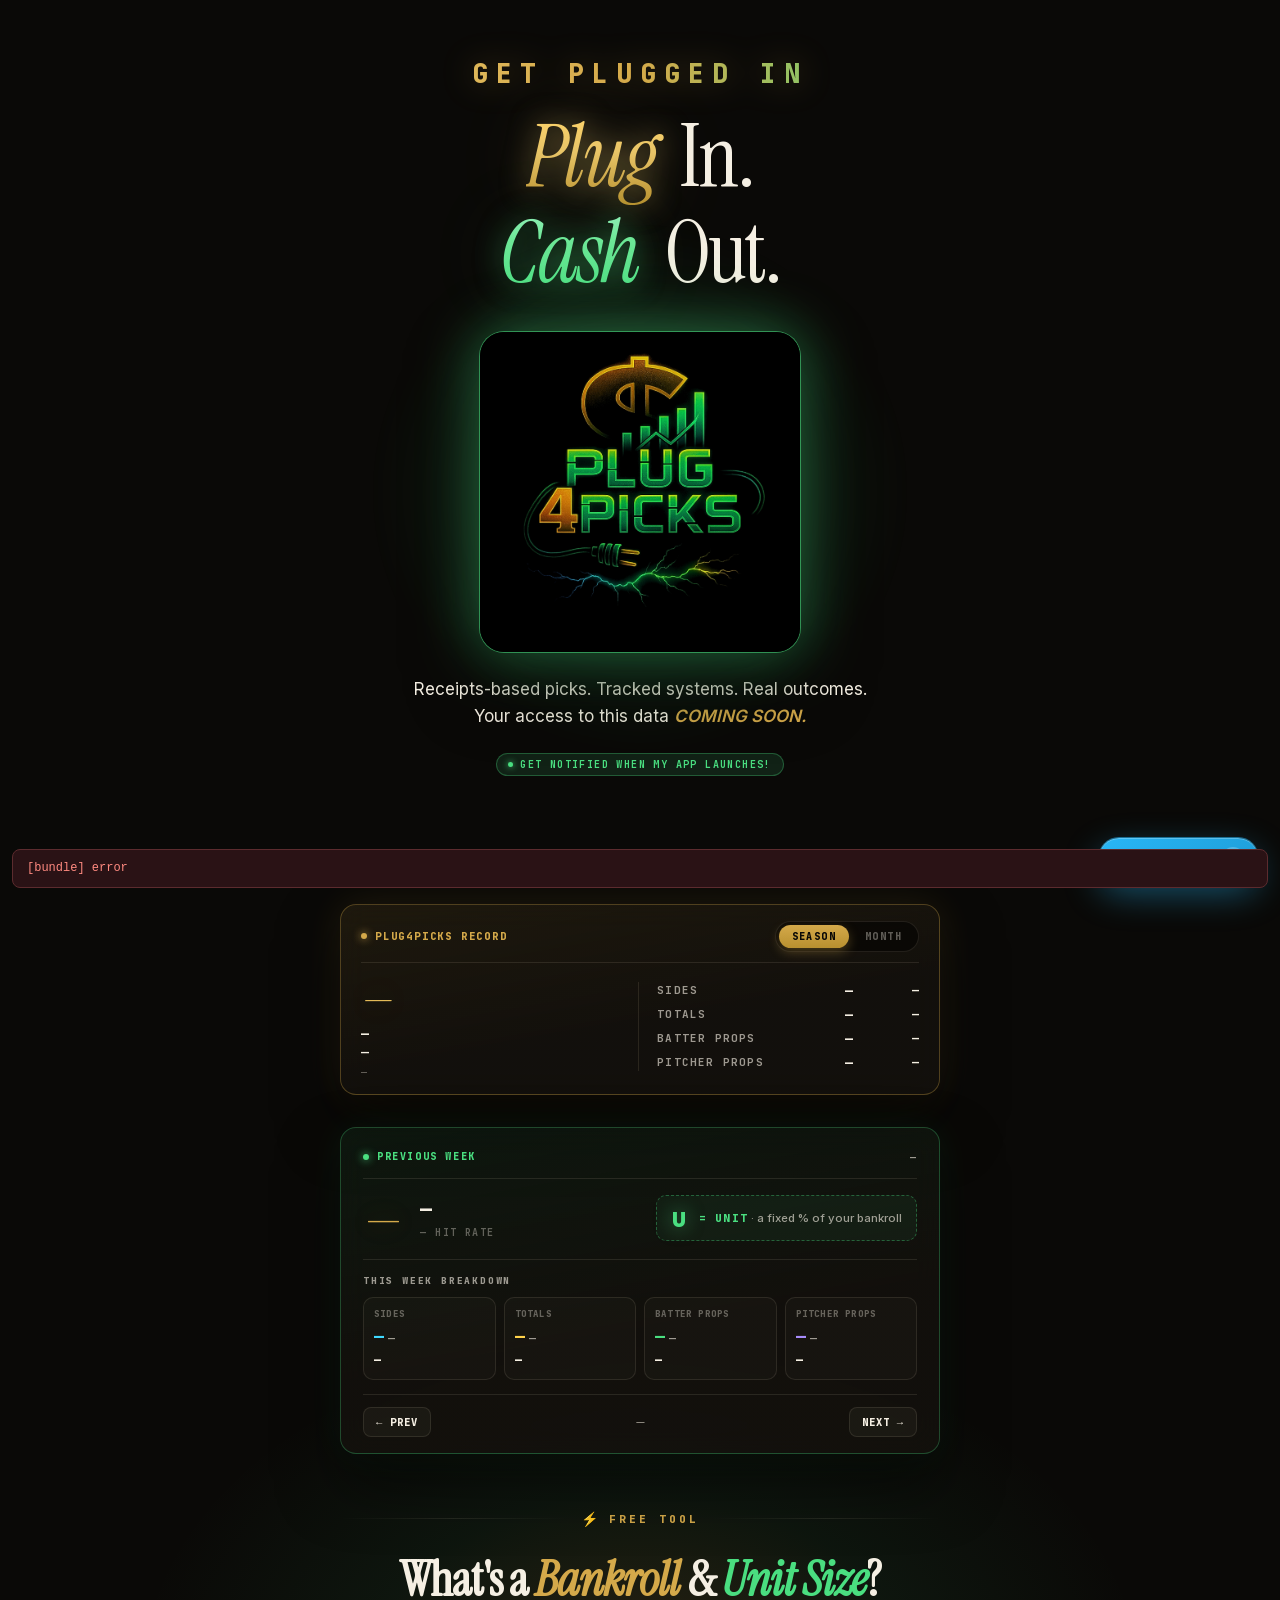
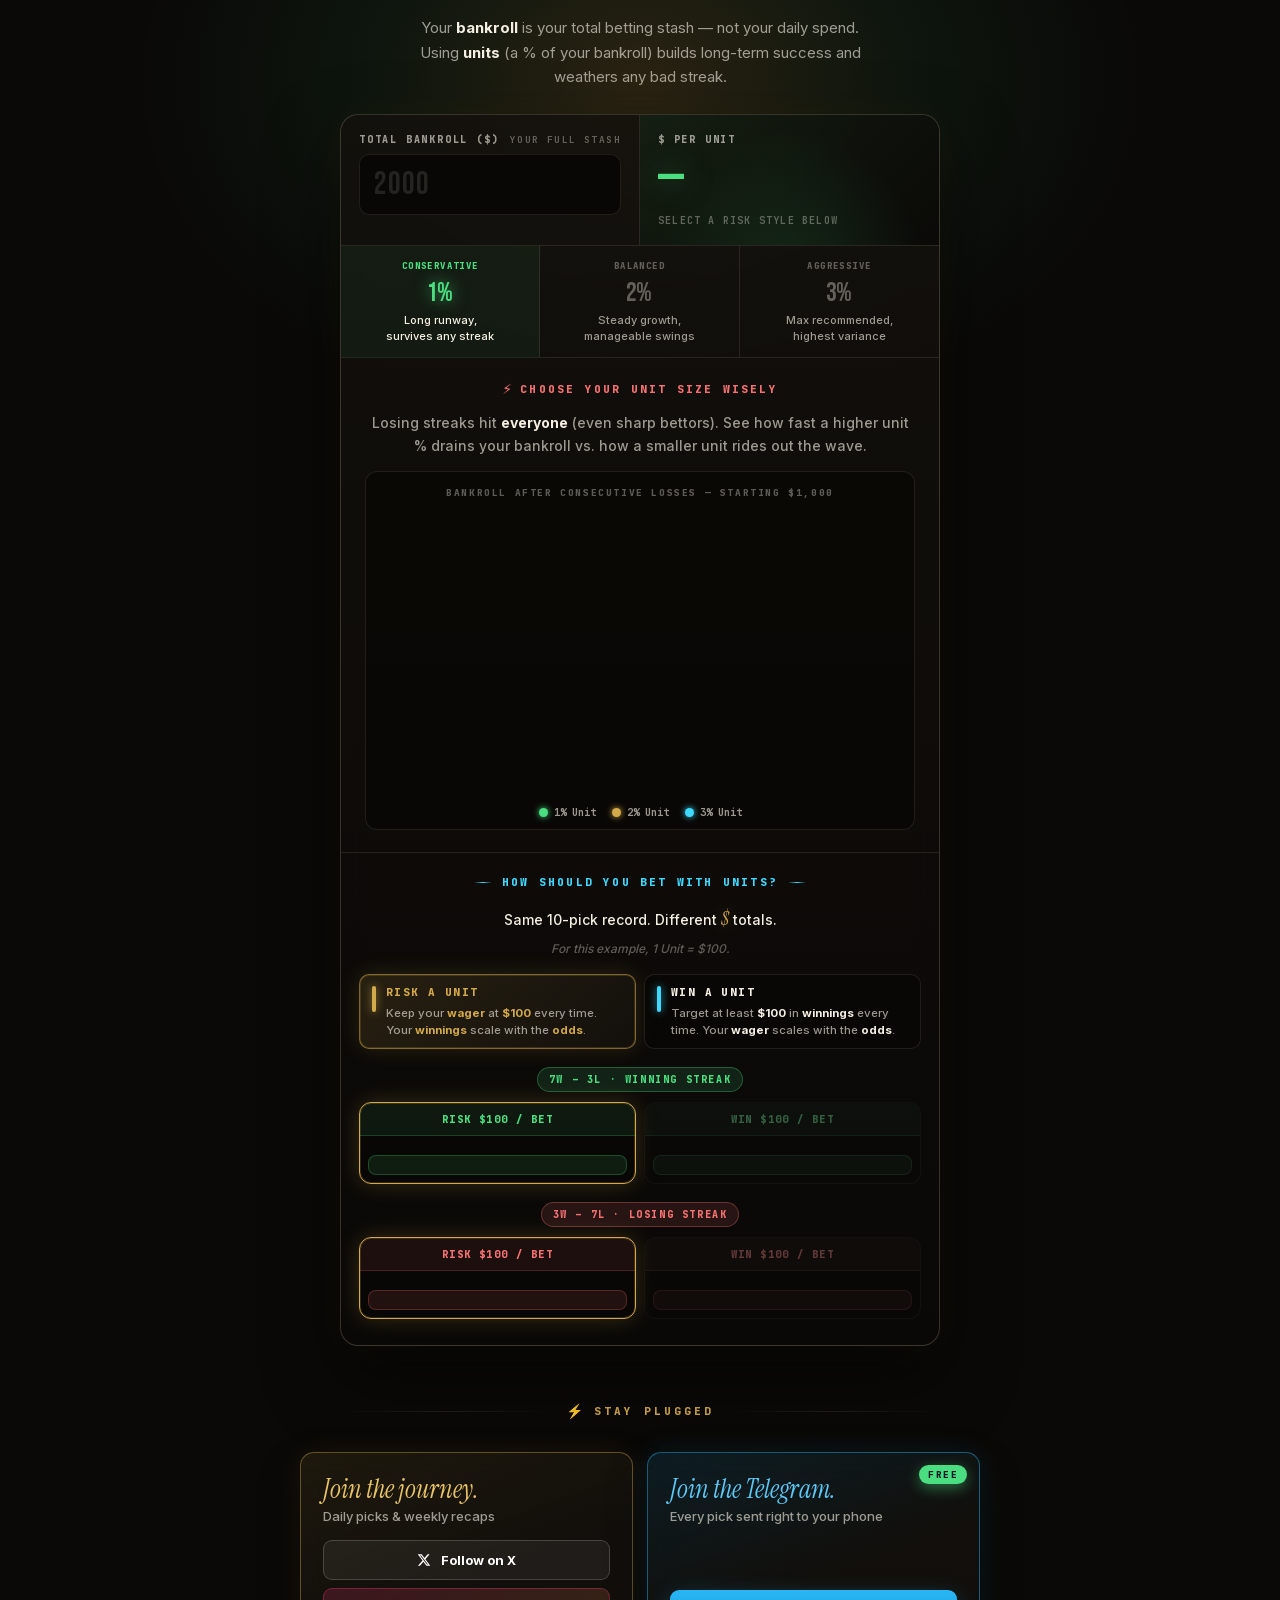
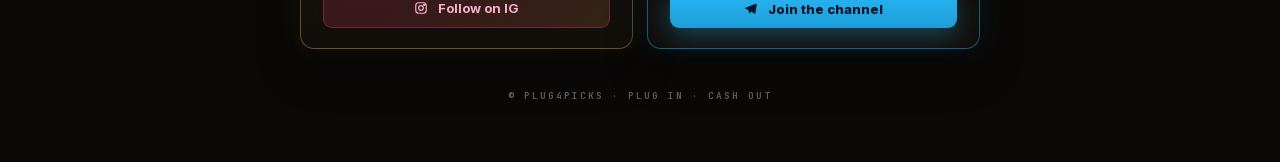
==== index-v2.html @ 2f056458 "Add files via upload v2 landing - wired up" ====
<!DOCTYPE html>
<html>
<head>
  <meta charset="utf-8">
  <title>Plug4Picks — Coming Soon</title>
  <style>
    * { margin: 0; padding: 0; box-sizing: border-box; }
    body { background: #0A0907; display: flex; align-items: center; justify-content: center; min-height: 100vh; font-family: -apple-system, BlinkMacSystemFont, sans-serif; }
    #__bundler_loading { position: fixed; bottom: 20px; right: 20px; font: 13px/1.4 -apple-system, BlinkMacSystemFont, sans-serif; color: #666; background: #fff; padding: 8px 14px; border-radius: 8px; box-shadow: 0 1px 4px rgba(0,0,0,0.12); z-index: 10000; }
    #__bundler_thumbnail { position: fixed; inset: 0; width: 100%; height: 100%; display: flex; align-items: center; justify-content: center; background: #0A0907; z-index: 9999; }
    #__bundler_thumbnail svg { width: 100%; height: 100%; object-fit: contain; }
    #__bundler_placeholder { color: #999; font-size: 14px; }
  </style>
  <noscript>
    <style>#__bundler_loading { display: none; }</style>
    <div style="position:fixed;bottom:12px;left:12px;font:13px/1.4 -apple-system,BlinkMacSystemFont,sans-serif;color:#999;background:rgba(255,255,255,0.9);padding:6px 12px;border-radius:6px;box-shadow:0 1px 4px rgba(0,0,0,0.08);z-index:10000;">
      This page requires JavaScript to display.
    </div>
  </noscript>
</head>
<body>
  <div id="__bundler_thumbnail">
  <svg viewBox="0 0 1200 800" xmlns="http://www.w3.org/2000/svg">
    <defs>
      <linearGradient id="gold" x1="0" y1="0" x2="0" y2="1">
        <stop offset="0%" stop-color="#FFD56B"></stop>
        <stop offset="55%" stop-color="#E8C467"></stop>
        <stop offset="100%" stop-color="#B8902F"></stop>
      </linearGradient>
      <linearGradient id="green" x1="0" y1="0" x2="0" y2="1">
        <stop offset="0%" stop-color="#9BF0C0"></stop>
        <stop offset="100%" stop-color="#4ADE80"></stop>
      </linearGradient>
      <radialGradient id="halo" cx="50%" cy="50%" r="50%">
        <stop offset="0%" stop-color="rgba(74,222,128,0.4)"></stop>
        <stop offset="100%" stop-color="rgba(74,222,128,0)"></stop>
      </radialGradient>
    </defs>
    <ellipse cx="600" cy="400" rx="520" ry="320" fill="url(#halo)"></ellipse>
    <path d="M 640 220 L 530 410 L 600 410 L 530 580 L 680 380 L 600 380 Z" fill="url(#gold)" opacity="0.95"></path>
    <text x="380" y="500" font-family="Georgia, serif" font-style="italic" font-size="280" font-weight="400" fill="url(#gold)" letter-spacing="-8">P</text>
    <text x="720" y="500" font-family="Georgia, serif" font-style="italic" font-size="280" font-weight="400" fill="url(#green)" letter-spacing="-8">4</text>
  </svg>
</div>
  <div id="__bundler_loading">Unpacking...</div>

  <script>
    
document.addEventListener('DOMContentLoaded', async function() {
  const loading = document.getElementById('__bundler_loading');
  function setStatus(msg) { if (loading) loading.textContent = msg; }

  // Error sink persists across replaceWith since it's on window, not the DOM.
  window.addEventListener('error', function(e) {
    var p = document.body || document.documentElement;
    var d = document.getElementById('__bundler_err') || p.appendChild(document.createElement('div'));
    d.id = '__bundler_err';
    d.style.cssText = 'position:fixed;bottom:12px;left:12px;right:12px;font:12px/1.4 ui-monospace,monospace;background:#2a1215;color:#ff8a80;padding:10px 14px;border-radius:8px;border:1px solid #5c2b2e;z-index:99999;white-space:pre-wrap;max-height:40vh;overflow:auto';
    d.textContent = (d.textContent ? d.textContent + String.fromCharCode(10) : '') +
      '[bundle] ' + (e.message || e.type) +
      (e.filename ? ' (' + e.filename.slice(0, 60) + ':' + e.lineno + ')' : '');
  }, true);

  try {
    const manifestEl = document.querySelector('script[type="__bundler/manifest"]');
    const templateEl = document.querySelector('script[type="__bundler/template"]');
    if (!manifestEl || !templateEl) {
      setStatus('Error: missing bundle data');
      console.error('[bundler] Missing script tags — manifestEl:', !!manifestEl, 'templateEl:', !!templateEl);
      return;
    }

    const manifest = JSON.parse(manifestEl.textContent);
    let template = JSON.parse(templateEl.textContent);

    const uuids = Object.keys(manifest);
    setStatus('Unpacking ' + uuids.length + ' assets...');

    const blobUrls = {};
    await Promise.all(uuids.map(async (uuid) => {
      const entry = manifest[uuid];
      try {
        const binaryStr = atob(entry.data);
        const bytes = new Uint8Array(binaryStr.length);
        for (let i = 0; i < binaryStr.length; i++) bytes[i] = binaryStr.charCodeAt(i);

        let finalBytes = bytes;
        if (entry.compressed) {
          if (typeof DecompressionStream !== 'undefined') {
            const ds = new DecompressionStream('gzip');
            const writer = ds.writable.getWriter();
            const reader = ds.readable.getReader();
            writer.write(bytes);
            writer.close();
            const chunks = [];
            let totalLen = 0;
            while (true) {
              const { done, value } = await reader.read();
              if (done) break;
              chunks.push(value);
              totalLen += value.length;
            }
            finalBytes = new Uint8Array(totalLen);
            let offset = 0;
            for (const chunk of chunks) { finalBytes.set(chunk, offset); offset += chunk.length; }
          } else {
            console.warn('DecompressionStream not available, asset ' + uuid + ' may not render');
          }
        }

        blobUrls[uuid] = URL.createObjectURL(new Blob([finalBytes], { type: entry.mime }));
      } catch (err) {
        console.error('Failed to decode asset ' + uuid + ':', err);
        blobUrls[uuid] = URL.createObjectURL(new Blob([], { type: entry.mime }));
      }
    }));

    const extResEl = document.querySelector('script[type="__bundler/ext_resources"]');
    const extResources = extResEl ? JSON.parse(extResEl.textContent) : [];
    const resourceMap = {};
    for (const entry of extResources) {
      if (blobUrls[entry.uuid]) resourceMap[entry.id] = blobUrls[entry.uuid];
    }

    setStatus('Rendering...');
    for (const uuid of uuids) template = template.split(uuid).join(blobUrls[uuid]);

    // Strip integrity + crossorigin — blob URLs from a file:// document inherit
    // a null origin, so crossorigin forces a CORS fetch that SRI then rejects.
    // The manifest bytes are ours; SRI protects against CDN compromise, not this.
    template = template.replace(/\s+integrity="[^"]*"/gi, '').replace(/\s+crossorigin="[^"]*"/gi, '');

    const resourceScript = '<script>window.__resources = ' +
      JSON.stringify(resourceMap).split('</' + 'script>').join('<\\/' + 'script>') +
      ';</' + 'script>';
    // Inject after <head> so the DOCTYPE stays first; prepending the script
    // would push the parser into quirks mode. DOMParser always emits a <head>
    // (synthesizing one if the source HTML omitted it) but may carry
    // attributes through, so match the full opening tag. slice() rather than
    // replace() keeps us clear of $-pattern substitution in resourceScript.
    const headOpen = template.match(/<head[^>]*>/i);
    if (headOpen) {
      const i = headOpen.index + headOpen[0].length;
      template = template.slice(0, i) + resourceScript + template.slice(i);
    }

    // Parse the template and swap the root element. Scripts inserted via
    // DOMParser/replaceWith are inert per spec — re-create each with
    // createElement so they execute, awaiting onload for src scripts to
    // preserve ordering (React before ReactDOM before Babel before text/babel).
    const doc = new DOMParser().parseFromString(template, 'text/html');
    document.documentElement.replaceWith(doc.documentElement);
    const dead = Array.from(document.scripts);
    for (const old of dead) {
      const s = document.createElement('script');
      for (const a of old.attributes) s.setAttribute(a.name, a.value);
      s.textContent = old.textContent;
      // text/babel scripts with a src: fetch and inline. transformScriptTags
      // does XHR against the src, but blob:null/ from a file:// origin is
      // silently dropped. Inlining makes it a plain inline babel script,
      // which transformScriptTags handles unconditionally.
      if ((s.type === 'text/babel' || s.type === 'text/jsx') && s.src) {
        const r = await fetch(s.src);
        s.textContent = await r.text();
        s.removeAttribute('src');
      }
      const p = s.src ? new Promise(function(r) { s.onload = s.onerror = r; }) : null;
      old.replaceWith(s);
      if (p) await p;
    }
    // Babel standalone auto-transforms type=text/babel on DOMContentLoaded,
    // which fired before we swapped the document. Trigger manually if present.
    if (window.Babel && typeof window.Babel.transformScriptTags === 'function') {
      window.Babel.transformScriptTags();
    }
  } catch (err) {
    setStatus('Error unpacking: ' + err.message);
    console.error('Bundle unpack error:', err);
  }
});

  </script>

  <script type="__bundler/manifest">{"ba97b943-4d8f-474c-82bc-b1c277616a1b":{"mime":"image/jpeg","compressed":false,"data":"/9j/4AAQSkZJRgABAQABLAEsAAD/[base64]/4Qp9aHR0cDovL25zLmFkb2JlLmNvbS94YXAvMS4wLwA8P3hwYWNrZXQgYmVnaW49Iu+7vyIgaWQ9Ilc1TTBNcENlaGlIenJlU3pOVGN6a2M5ZCI/[base64]/tAFxQaG90b3Nob3AgMy4wADhCSU0EBAAAAAAAIxwBWgADGyVHHAIAAAIAAhwCBQAFNCAtIDEcAlAABUtldmluADhCSU0EJQAAAAAAEPYBLsqeoupNXNtV0/430Pr/wAARCAYbBhsDASIAAhEBAxEB/8QAHwAAAQUBAQEBAQEAAAAAAAAAAAECAwQFBgcICQoL/[base64]/8QAHwEAAwEBAQEBAQEBAQAAAAAAAAECAwQFBgcICQoL/[base64]/9sAQwACAgICAgIDAgIDBAMDAwQFBAQEBAUHBQUFBQUHCAcHBwcHBwgICAgICAgICgoKCgoKCwsLCwsNDQ0NDQ0NDQ0N/9sAQwECAgIDAwMGAwMGDQkHCQ0NDQ0NDQ0NDQ0NDQ0NDQ0NDQ0NDQ0NDQ0NDQ0NDQ0NDQ0NDQ0NDQ0NDQ0NDQ0NDQ0N/90ABABi/[base64]/[base64]/[base64]/[base64]/[base64]/[base64]/[base64]/NVsexrP20e5p7KRQoroJNCnkk8u1GWVNzBiBzxxTf7Du41SQpuOcMlZ/WqXcv6tU7GDRXQTaFcxBpXX5d2Ao6ioZtLnjTy/KbePmB9QfWhYqm9mJ4eot0YxUgAkcHpSV0NvodxNGhILF8hVBxir40BmijjeMpIp+bg/Nz61EsbSjo2XHCVHsjj6cyspwwx3rvNT8OQQ6gkVsrKgjDHd+NUJNGxKk8knmRjhlPb/[base64]//W/n/[base64]/Ku4so5muNHupAENrqFqCAMHIlU814WPxST1Z7WDw75W4rod0nwK+NUAjib4ba2wCKfltJgGHY/6utOH4HfGyFdzfC/X2yeMWs46/9sq/o91Dx14gtbPQodKkiH2rT4ZSWRWYlgfUGqp8c+OlIR9QiBJ4Hkx8fpX8Z1vpJZk2/wDYYWv/ADz7n3FHh2o0pQnp8v8A5E/nUT4F/G5tzj4Ya8HK4LfZpx/7Sqay+C3xwiUp/wAKv16XnO4205/Xyq/oqPjXx2ZAg1FMHv5MfT8qbH488ckFUvI8g8nyUA/lXNL6SGYtW+o0/wDwOobx4eqJ35/y/wDkT+de4+Dnxu3kN8LtdBDZ5tZj/wC0qfL8HPjfdhg3wu1ws2M7bWbov/bKv6Jm8eeNycPdwg9BmJDn3+7Tv+E78aIMfbYg3ciJOP0pf8TH49Jf7BT/APBkwWQVtuf8v/kT+dcfBH43FEWL4Wa8pHcW0/8A8arSu/gx8ebiCOMfDDWo1XkH7PNv/Pyq/oSHxB8ZhMjUY2x1xEmP5U9vH3jLKsNSjZG4H7pOv5Vm/pG5i3f6jT/8DqFRyGstObT5f/In88g+CPx3niLTfDDXXJGA32eYMB6f6qsxvgD8chCYT8MNeKtnH+jzkgn/ALZ1/RcPHnjZlIOpome/kpx+lIvjT4hMjNHqEbBem6JBv+ny1VP6R2Z9MFT/APA6hM+H6j+KS/D/AORP5rfE3wP+LHh7w5davr3gLWNJ0+xQzXV7LDKqRxrySxMYGAPU15HqtlEsNrdWcAIKYYMcluvIGK/pO/aw17xBf/sgePrnVZwZZLCaFgEUZQq2RwPav56JjZjT7KNSEn+z4O4AjGSflz3r988K/[base64]/X/n/[base64]/DrXQWtrZSwyS3MbMYiAXHQE/hXDicQlojsoUGza0+3Eoi3r5IRsq4/iaus0poJLQzzgJcHUbYj0YCWPpWXY2yQmJd5nBGQMcKp/rXQahBZWv2OPTpvMWW4ti+RjYfOXjBr5HG1ed8nmfVYei40pS8n+R/RvqF5HFYeFncKiHS4MMOnKngd6ktNKl1G7/0WVQGyxdz8sYHUnvgVjajbRpongmV2MrJpcI5+63y8Vc0uBZI/EZdMgaVdNsPQEocYr/MyeHjLZ9X/AOlM/SKfuYdSj0X6l/7P4cWbyX8Z6UshJAXzDkEcEfdx1rVtNAtLmTda+KdJkY8Y80jd9eB2r8XdN8M+HbvRbjXLvTrq8EuoXUc6QNiWICZxvzg8DHp3rqG8ExaXdQySKHtLqL/R445BuUHqd2Su7Ga/Xa/hJhYK31yV9V8Ed1/28eg8rq8qaq7rsj9jk8Gzugkt/EOksAOf32RioG8HZcEeIdLyxxjzepr8c5vBWjWqW8vhG+vvMgLfbRJcKSVx0UAAkjnpmtGPw2niPUNPtPDElxZXGnEXNxeX1wphYjDbSo2nscjNc78JKPN7uNdvOna3r7z/AAM3lOISv7X/AMlR+vieE5BuH/CQaXGQcBTKP6inL4LIQtNr+loqdQZhwfWvx1j0HStb1fUdc1O+vro7hbulsHiijdBt3puU7h8vYnrUUHhbw4Jc3l/qZRmzdqZcbl7bcr06US8JaKVp4xp2V/3f4fEKOWV3qqv4I/YyPwpbCQIviLT7mSQHbFHIGdyozwAK5q6fy5JrVmDS2468jOOor86vgtZ6Bpn7SfgbStKt7sQXiXE4uZ5lZJIRC5jAAAOdw5r9GPGMbL4o1Aq+U3vkD6mvguLeFVkmKp0FUc1OHMm0o/aatZN9jl9nKGIdCcuayvtY8w/azYxfsd+M1HzedaOFX+6WRzX4G38TLpOmweWp8iD5U/ibJJ3E/jjrX7z/ALWE6v8AsaeLJYG25gkXn2Vxivw/vtNs7jTdKF7hZPsuEZOCGyT83Wv6R+j3P2WRVE/+f0v/AEiJ8ZmNLmr1F5fqzwzVrFbGzaa0lX/T2AliA+dUU59MVxFxI8j+WGZ44yQm7qBXqF/[base64]//Q/n/[base64]/Puar30uj20SWV5LGhQ7RvbnB9Qa87+2uedqevod/wDY/JG89PU4Sw01I9zopUSZK57irEHhxZGL5JUElkHRh9K65ZdCMi2xu1LEfII8Nn6dK37OTw7HG4U3bO3QrCCB/wCPVy1s0qxu1F6+TOuhlUJK11ocp9gnttNtzDGvlbidyj5lBx1PpW/aafE9l5KKh3kMTwu7/wCvXV+QlvbwXr6NqM9mqL5gEJA2dm4bvV6wtL6/gN1p3hbVJLV3JgZYCQQD0Bz1rxa+a3jzXsr73S+W+561PLowlq/wf+RyVrY3kCu6QBzGwL7T95PQelbl9pcM1vLqMipvlurZokjYARfvYxggd+vpXofhzwf8U5ZLiy0z4f6zcvc4PzW7/KuO3Xr1q7efCr4067aWlvpnw31a1gS6gaeYRSHbiRcseOleNVzrD865q0ElbXnhtv8AzHdDDU1Qk029HpZ+nY/brUMQ+DfBcUhDZ0uEKR/eC9a1vB0KXGjeJVmcvcNp86gj+6UbpWZ4s0+60fQPBWm3qPHJbWAikBX5twTkfWt3wNHHHHq7wNtSSwmz5nDZCnoOciv8+6klbmi92/8A0pn1f/MDf+tz8jPCuvxafoF7e3N6kNnpuqXYubeBgLi5i86TKYB3ZJx2PStnS9Lbw9Y2OiahHJe/2ru1C0kefCwIdw8reQQzHafl4PNed+Gv7FtzqDMsUWpXOuXcjLcthGjSaVd6g5Hpxit1bLSbXXDpV3f3B0HSZTOGlkbz45GXAC/MTt3N0zjnpX9h4ihBSnTV9Xfbf7vP7/[base64]/[base64]/18tjqPBMl/a/ti/D7w3eKbaXSrWSF4BwmRHJ0HAx71+l/ieW8HiPWSAjeXJKdvAJUk/wAq/Mv4YWV5b/tpfDw6o8t5eNp0rzXMowzZilxkZIzmv0m8RIw8TeII8EN5jurEnnluBX4v4u0orH4FL/nwv/S5HjUbvHVuZdf0ieQftaKsf7FniEwElZS5OT04kyPzr8Z7yze70O0FvHkrahgxGG3Zx1+lfuJ+0F4K8U/Eb9k7VvC3gjT31HU7oOI7aIFnfhwdoAOTk1+PGv8AwT/aE8N6dDNrnw61y1s0RYzL5EgUsOeDx2FfoPgfmWFp5NOjUrRjP20naUop25Y9G1fY+exiisRUcuun4s8HuNBeyiguZreWSVCUQyMch+/ykdKxLrSbhHea4REknxkYr13XTqWmXMd/4p8Oazpkflhd0kDFSeecMwFcvfX3hhrZbm5TUgJWHlyPbgJgdRnfX9D4XMqk0pR95PqtV6KzaPCq4Ok9meQT6Jbi8dwrPE0TKx3Yw/H6Vjto1xdXkuRiOJdw9GAxwDXqF7deFLuZRa6mluQMYlwo/Hk1TvdLEtiyaTf2128pAHkvk479BxX0NDNJxtz3XTVPQ8atl0W3y6210aPObtYfskn2GRFjkI3RsAHBz25z+lYs8TKiJ5bIB1Y8gk16lfeE7vzllWycxMo8ydVyBn26Vz11p11Y3SaaygWysGaU/[base64]/[base64]/Ow+dumegAr6R+Fv7NPxz+K12j+FfC72Nox4udQj8pQvrhyhP4V9leHP+CcIsYItV+M/jeHTo2ISSy0/PmFe2OJB1Nfm3EXijkmWzdLF4qKmvsx9+X3Rv8Ame7g8llK3JC/4f8AB/A/L6Sy03TY4XvLiJfmA8pclj0z0rodKsLy+nSx8M6Bfaq8rbk8uLgt7Hjjmv2b8I/sy/sgeAL9xbaBc+Krm2TcrX5VkdhngfImMYr3LSfHWm+HH+weAfCmm6TDGhMaxxjcg7jduxnNfk2bePGETcMuws6j7zahHydleVvuPqcJwti56uPL/Xd/5H45+HP2bP2ndZMNxoPw+mt7e5TczzbQCucZbL9K+ifDH/BOP4xXVqdb8ZeM9M0GK4/1tsCTJGD2GYmH619/ar4y8barp4j1HVZLVJWLMsbDhfQY7Vytzd6ZcRmDWr2Uxji3LPhZCOcHjoa/P8b4x8R4lKNCFOlfR2i5v5Obf5Ht0uFJOznL7nf8rHgfhT/gnz8ENFJufiH48udbkRtwghwEK++1ENeo6F+z1+x/4SFy9j4ak8URucfvGbZG/OBnzFNdTa3mmaJMt5bwIWnXy/KhBcbiMA8Z6E1JaJPNBeaFY2VyySypPO6wuBIz5bAJX+HJFfIY3jHiHGc1TE46q15Pkjb0jZfcd1PhzC0t9fN2+eu/4mlY6f8ABbQEju/CfwxsU8riLzQzN5npzIQR1ruE8a6Pa2itYeCdFUIP3sbQAsrelY1h4M8ea28a2mjSpHaY8ppHVCOPcj1rYs/hz8QbFzHNYRkOxcmeaP09NwPFfIYjHRk37Ss299Zt/wDtzLeGy6C5eZenN/wTRj+JX2q2hMfhzR4yzbDG0AwDwADx05psPjXxHJLJFHo2kW8cTH5Y4AB/wH5auR+AVlRjres6RYMG3lpJ0yp6/wB+svUbbwH4fXzNU+IGlQIMnMdwhz+RNcEKiqvlpwcvRSl/mc8p5bC+i/Fk8XjLxhORPbSWtsASpCxIGzngfcqnc+OvHUMbPbTxOMfvIljQbef938a5ifxz+ztYKsl54+hIB5ZCWy3qMKaot8UP2aLeLzZ/iA22RipMauWPGccRmuqlkuJnZxwk2v8Ar3P/ACK+sYJO/J/5KdPc61dawY5tfQ3c8Uf+jOO6kc5GQOlb3hTUl2ataNGIzFplzIo9fkzzXjl3+0D+yNpClZvGl8xXCI/ky4JPBAPk9q6PRP2gf2UoWc2HjGV5b2znhMk8UhVVkADf8sxzXbPhjOIwU1gqqjfT93L17Cr42g6bp04v7tj8sfDOmw+Ip30/U/s0emR6te3FzdKzCWILPJ68Y56V1Sa/b36a34mvN0ljbKLKyRkAa9QFf3gAHVcn0GFrhdDs/BN/Y3WkTanM099rt1LbeQrK0tu00pAYlTwcitOXxhe69q017hdIsdOAtbaQo3lwKMZJA6lskcetf1tWw8nUlo9H100v083t5W7mlCvalFt6tevTb0RoaG76bYprP2GG+lBEOl6hKx8zL/KwZAdvCn+7UXna1Bq154b0iwlnt9UEcuo+cV+zNcDJLAhtwXJPHHHasbUdN8L39wlzp2o3dtqdq6NbpD8sD5PLvlcDcPcHir81zo1oLlQupXVzJPA0sSOCLmbJ3CPC/cDdTyMEc1app6pXb6NPTXT7t/W5Dq23ei9Pn/XY2mudSa38zVLKwu7e0YWqWunbgRnu2/aeMckGqd1Fqmh2cMsjWmsJfOsQeFiZbSLduJYtjJBGO9YGn6hoGmzanrPiWTUbq/C7YrO3lREgjx0cMpzjAzg1VTQHvb6NPDtobfTLwfaY5ndWTevX5Qc4+Uj601h1d8y0/D8/y3BYrTT/AIP5f8Me0fCG9B/bO8IPBpbrZvBMLa6LFmuF8qT95gscA+wH0r9LPE9yr+M9YhaQIgkcN+Z5+tflT4C+INh4T+Mfhn41/Z59Qj8P281pqWnwkJ5TNE6DyQ45Xc/bNfaVt+3Z+zd4ge61TxD4R1DSmWXNzLOhcgknDHanfk1+O+J3DOa5hj8NicBhpVIwpKEuXW0ueTs03fVW201OGGNVHE1KlTVSvZ6eT8j2pfEd/ZSpY6NqMlrFEN6Ou0gN9CD1NdGnjvxkjotxqa3kIGPKuEQq3+1wtfO9t+1J+xpe3e6e+urI3JyNkEpUDsQBETzXf6Z8ZP2QddZYbHxlPDNL8q+bHJGR+LRDFflmM4UzehG9bL6qXd03/wAE7XmOAqOzjf5J/ieiJ478TWjG11HRdI1aN8t58kCkR452kbR/KopfiPvgAufBWiywvkKDbAZ9Mcd6ydLs/hZrsssnhL4iWCLkblnuFXJz3ztrrrrwNqd20T6Z4g0rViilY0tp0O7jp9815k3Toe7KDh6qUf8AIXNlk5WsvxR51d6T8CfElpJL44+GdoZ1yJFgQqCj8kjEgP1rzbxJ+zP+x74+0mXTdL8Oz+DZiwP222dmkA9g8jrj8K931Hwl4/08pc/2bN5ka7dsUiFSD+Jrk7i0ubIMdQ0a6QL87yFCdx9DgGvVy/iDMMM1LA4ypDW6SqSt9zbTCWVYCtqrfff8z4/1v/gmz4auriaX4Z/EyXasW9IL8KD5gzgHbERg8V4Bqn7D/wC1D4d+038WmWXiJAjjER5ZQDyPu8mv01a20a/sftlxMY7hzkW7ggsR2HHGOvNbel3+paebefS9TvLVgPuJKpj+TkgjB4P1r7zLvF/ifD3jWqxq/wCOC+68bP5nBU4Wo/8ALuTX3r+vuPwX8S+CvH/hEM/ivwRqdhJbHErJEGQenRj6V5kF0uabdcXP2R5M/urhGVgfT7tf0uWHxN8XQNcQ6vDZ6naSH5TJHubHPGc15r4m8Gfs9eP0uYviZ8PrJLm7HGoW0OZFH94EbsH8K+9yjx/cX7PMMC150p3/APJZ6/ieJi+FsUleFmv67Wf4M/nn1HQGvIIvLYMI3JXaR8wxXP3OihwFEWyR32vjsc9RX7QeKP8Agnd8E/Etn53wl8Yz6BqzuzqNSbMKoRwuFRDnPvXyd8Qv2GP2gPh9A11Z2lp4006PDyXumOocEckBWcsT+FfrmQ+LvD2PtTo4tRl/LUTpv737r/8AAj5nFZRWhJ+0ptfj/wAH8D8+Z9JuLKS4tFmA4BIP8QI+lZAsCbZp943q23y/4iPWvVdf0S406/eDX9LvdJvFfmO8iePG3pyVAINUTpVvezm9jVCCAH8sjpjrjmv1Ojmy5FJ9eulvvPGngneyPKKK6668Pu7uLfGEyRngsPauaNrIkvlTfu/[base64]//S/n/[base64]/SvRfCnhXVfFmtxeHfAOjT+ItYuH2fZ7dC4BJxnK5PH0rx8bm9OhzN7JXbbSS9W9EvU9HD5e5q8upw2neH1MCM+I5V53MMD867Pwv4a1nxfqaaJ4N0i617UWbCi1hZ0B/wBoqGGK/Sb4Vf8ABO15LODxb+0rr/8Awj8bDzItFtDiSWIH7shzEyNnPQHivt/w1r/gX4UaINE+CHhK0srO3YJBqc8avcSBsLlpWVnIx6sa/AOK/HDAYeUqGUx+s1e6fLTi/wDHvL0jp5n2OV8N4iv8EbLv/Wi/Fn57/DX/AIJ6fEzxBYR6n8ZdatPB2kyuGigV1aaQH7y7Q6lSRgdK+2/CPw9/ZY+DgtrHwN4WOu6rblUkvr2ISsZh1KsyHILcjniui8QNq3iS7il8SXL3Sv8API6TN5UJbnIAwo/+tWfax/absaJ4fh+33Kun2UQxjfnHJYryRn1zX4Dn3Hed52msfXcYa+5T9yHbW2svmz7/AC/hjC4eKqVXdr+t9/yO5n+IvxA8SSeTbSJpekxqUiWJPLP+7gEdK8+aC5vriMaxfCaZEJ3XDd+ehY8H2r1Zfhn4jMUerePNRtfDljG4ZTvwCduMEEKM9a8w8VfGn9ln4UyTW91qc3ivWomLxw22JVMnYMBJwpPtXx2Aw9TE1PYZZRdSXaEb/fLb53O5Y/C0E1Qjd/3V+v8AwR1tmZI9O0G3uLy+YNvfyWIIkGBzjiu5sfhJ49Flu+z29gsiEiS4uEXax9jivk7V/wBuL4u+I5pbb4beBtP8OJFBJKLi4QF5I4lLEgNCecD1r5b1rxX8R/GyDUviH441SO4uZjP9j0qeRBFFknDKkkeMgjHFff4Dw2ziur42cKC7X9pL/wABjovmzKWZYyUUqUEr9/6X6n6jz+CPA2gWMVx4/wDiJpdnPEjK8H2yIHliflHmf0ryvWfjt+yX4Ns8TXt94t1C2QiK3iieSJiPQgOB9a/OX+wfDM11H4jvVu9URZPKVL64kcBsHkhmbnjNVLddJtZL+W5itheM4SOOFVUckZxgDsa+owPhfhL82LxNSo+qio01fytzP8Tjq1cZN/vKtl5aH2f4g/4KDeDdD020uPCHwyWEySCCKa4UfI5IAyTEOcmqUv7c/wC0NI0lhpWgaPYSTqskLOI/uMMg9snBFfKFrfXeo2V7odjBar/ZzfaEt7pFJkdTnKsysTgrmmXl/quvzwRXEKeTDGj3U0LbWijUDzAuAMY9MivqKPAHDdO1sHFyW7nKUn3W7X/BOb6rC7c3daW/XXU9Q1X9oL9oi8uGe/8AHbwLJJtaKzdldHbnACyE4HrWBqHif463l9Pf6l8Q9anMoxaxxyzDEf8AexvOR1rmIJLcaFf6itojTGdIo5gN3lQ4++eOuR+tWLvWPE6azb6poMaXttH8sc6/NHcQgZZQuCqcZ6V69DKsLR0w1CnHp8EF+huoUI2k4/dcqzaHeXkZuvEXifVtQSWB5J/3kjqzopZlXk5B6ZrAt/Bvgi+axvbq3uLm0lilzbXWUJxjBRnHzEewrrV8ReGLe4utU8M3yQarftJs025bzYoww+ZEVyR8wOBhRWNqs99qFtaeL/EINhZ6DujNmq7WMkmCGAGOPkr1cP7eL0bintZW6bWXnpczq16Vmkk+/X736a2Mq28D/DC8mjghtrqOztnJuEKksAT03beBzWs3gPQtLujrEtlbnTYZiYtm1/3WzAD4/iyc80s7W1zolje2si3NtqZaRktmxPMFYjaQuCMYx1PSootS1XVjOLG6hnLMI5NNCKAsSgE5wM78d8Z960lVxU73qO3W7fz/AKZm6tKytFX6WGWvhjQPEGFmslTSY5WurfzFAa4JwSEYjlcKMYz1p2oaT8P7W5hPh+xGoQykl7RQGkt5UxuD4Bwue5A6VXubSzvfMEd1NYaZYqf7JZ3YAyqOYVyfn42j8elaQ1fUhfaXp0lrbWUtzaSGULGsTuxC4MjqobLZ75q+Wo/hm7a6Xt5/f+pHt43bcde/9f1YgttT0y3hudWsLeHRmjU+TJcKD5O3htgO3cSRnirGh6xd67HYa1Y2Z1PT5t6XenOhg86YBsSqGByBgdj061gprN8btL7xDBbXXms1tbBVUwW4U43SLt2k5XuOQa02e2vjqUdvr1vA1jGFuFhYQEKSP+PdUwCfm7be9VOiop3V333SW3rv1utTFYiT2dl22/r0syOaO6t9FuLnWJIxYz3JinhtgEuY3yOAwySBkcYqfR9Q1iQx6vo5aK00qOW2tbiVtsyKwCuWU4Zj8owe1YMq+E9E0W2vYdZN/LIy/Y9P3ebdyynGJZULEjcccZI4qe91tL/XdKtJ0nuJ44mm1CyjiFqluwCkZ8s/[base64]/pFRrxu0t1/X4lfTYNZ1GHT9W0myKwzQCIf89Cwz+82Yyc5/SrdtY3OrafqOk36B7hZkWaScbFkVSeMN/EPrWW2o6Z4uv8AU9fu9Xl0rTdPiBlvov8ARoWkJIEccaMqJuOB8uOtZVrrGky29nps+oS2cc8hnC3LHMqZBVvOZi53DpRLCTtdKz9Hp1366f5uwliop8t9H5rXpsbGoaXoto8EKaVb20FohL3RVWYMMdsA/hmo9Wh8H6ZptjfeKrK2E4VmZFRVknhJYBscnOcevStGNIoL+Lwl4a1AXaXTi5vbi8jV4Yz/AARiVi5wVbngdKSx8QWkkmoaz4o0631a3jb7NBEMb0YY5jAXlM89hWdp3Tk215Ozd9t9rl/WFZxVl+K09Dk7zwJ4LgsdM1N4J7X/AISBd9qYn2oI+oDEDAcYPvW/4b0bU/D0b6poHjHUdKtdKm2MwumDBnOF6MOhH41fmu/ENnG73X2WQaiim0hkRfLiiJ+9ANpCtjIwoH1qho17Fp2q3VrFpck0nkiKUyqZLRllBVnlLZVXUcjg4PetqlStVpuM5cy87SVvn5O3qZXpcyUo/hb8vvPUrf44/tG+Gk/tbw54/udZsgwDNcu80ansDmQgV6npP7c/7RPh23W28SRaTrNuBuYSRpHIwPYbmYmvmDTbW3huNQs7kNpVjZp9ojtSx8m8OMk7zgjk8YB4Na1pqniuC9i0R4bCGK3hZ2ubyGN/JhY5AdnQ5OSME89K+Zx3C2T4tuNfCUpebiou3rG2voaWpSV+Vr8dfmfaOl/t5+HEFja/Ev4Vz2l7fK0kc9uNxKEH5lCw+x716Non7SP7KHi6OCyttZ1DwzqDyHzILyJ4lDtjgswQEZr86X1Rz4aF74kutlx9oK6bczfeKjG5UU8bcZxj1qlqWmeGfE0lo1/FaNAibgxVY52kcDOSBnrjHNfLYvww4erO8Kc6O+sJtr5Kad/v7ijKvBfu6mun9Pp+B+yOneFdP114ovh/4r0bW45x5jxR3MTSjPQbRISM55puo6D4r0W4Wwv9IneM5JaBWmQAdgVGBnrX4yWfh2Dw1BO+h32p6Jq0MqvG9tdzIr2zZLNkOvIG3ivYvC/x7/aB8FESeEPGB1GHABTVkWTCdzmTzDgHjNfG4/wlxEZXwGLjJdqkXF/+BR5l9510s0xS0qJS/r5fkfoDLHoisV1G3YmaT545l8uVHPuwyB07Vu6fd6v4ekEeg6hPbQs5zHFIWUbec4XGc96+UfCf7dXiKSH/AIvH4CttR06F9s2taYgZmPdtqxouP+BV9IeDPih+zl8YDO/gfxR/ZuobQ8VnfuIHGc5wvmNmvi864QzvLoOWOw7dNbyi1OH3rb5pHbTzejU92rGz89f6+43fFEPgj4j6fPB8WvCuna5FJtiW7SONLpFQFc7irNk18v8Aiz9gL4BeLreZvhjrl/4U1OX5wl67PBkjpz5YAr62fwV4i0hFv7K3GsWrksLiD95GoH3ieMEmsrzrfUPNMrJFLIPmTgbFXg/jmuTJ+LM4yj/kVYqVNX2TvH5xd1+BnicmwOKu0l8v6/yPyL+KP7FPx8+F6G8h0uLxXpu0tFeaYBLJsGckpH5hHAr47lhsIdRltr+3ls7yMYe2vEMbo3PUOAevtX9Iekz+JdAlS58O6kzRouGS5lLwgHIxtYsp6+lcl498GfBX4nQf2V8XPB9qtztUnUdJiWCZ5G7kxLGTg89a/auGvHvFUmqWc0Odfz0/dl84PR/Jo+Vx/CU0/wDZ5XXb+tfzP5y7jQWSJ1nh273LrMPu8nOM1m3WgosirbHcFXL85BP1r9YPij/wTy8R26T6v+z3r0PibT4v9Il0m+bbcwqfmWNAPOZzjI5I6V+e/ifR9Q8JXkmjeNtHuPD2qQMVa1uUMYcjvuODj8K/ojhvj7L85hz5bWU31jtJesHr89V5nxuJyuVKTjVVrf1v/[base64]//0/5/6KKKACiiigAooooAKKKKACiiigAooooAKKKKACiiigAooooAKKKKACiiigAooooAKKKKACiiigAooooAKKKKACiiigAooooAKKKKACiiigAooooAKKKKACiiigAooooAKKKKACiiigAooooAKKKKACiiigAooooAKKKKACiiigAooooAKKKKACiitaw0qe7dcqQp/A/WoqVIwXNJlQg5O0StbWplmMb8Y5+tdzY6da2yQtdh9r5EcajMkxxxgD3r0D4cfC3xh8UvEsfhX4faTNql9MVRpguLeAerucKCBz1r9jPhF+y78Jv2eltNc+IMaeN/HbRhxvw1rYtGNwKDAwc5H3jX5Nx54m5bkNNRrNyqtaU4/E/N9IrzfyTPqcpyOtiJctKN/Pp/X4HxX+z/APsNeOvinBb+LfiU7eC/BKbbjdN8txdRfeBQYbgjrkg81+mPhf8A4V58KNJi8K/AjQLazTcFk1hk8yR3XIL7nLEFjz2FVdY17XfHVxFqmv3he1aSRbXToPkhjAIxvB/DvWZ59tpkcmheH4bq51KcE7bflEJ/Dtnjmv5L4r4yzXiGq/r07U1qqcbqCXeT3k+7enZH6pk/C+HwvvVven+H9fgWtQl1TxEZ9c1u8muZ9P8A9cJiBtyR90Dg8NW1pOnTayItJ8IRyzG5XEQKjYgHJLH6elXLnTPDHw90aTxn8btWTRbcMPL09XDyyHbnDKm8kn6V8ieO/wBuHxTrAm8Nfs/eHj4d0ZHEbajIALiQk43R/MCAeOq14mT8O5nnDccsp+5HRzbtTXlfq/KNzuxebQhajhlzPy2X+Z9j+IrH4c/CPSItQ+NPi6CxkfO3T4zn7QF6IPl3AnOOo618yeN/26JntX0L9nvwvFp2n26lZNav1Akhb1T5n3A8nkdq+J9avZfEmsHWviLqE2p6xDKXdr7c64Q5IUADk1Svb/TvEGl+Xqtp5NnJcBLMJweCQcn0J9a/WMi8LsuoctbM7159b6U1f+WCs5f9vP5Hl14zqtvETv5bL+vvOo8Ran8QPHGpPe+P/FF9rMFy3nYV/[base64]/Wn+ZvaxqcWqeI9Ve6dreG0lMG2JQGfBIGMdz+VP1F5I7a50SK1kjvby0/0SUnCqpUczEHqMjpnvXIjWY4NGhf7HcQapJOtpc3MhDLG0pCE4HPy5JFad3pfiI6HeaPbXsN5FpkiSRxrzNK8+X3Mc42gjpwea6VhFBpuyt+ltfv/AAOOeMbi1rr/AF/[base64]/wADnlio6yb21XT0/L8Td1NtV8RaxNa6LrVvZT7gGuioFtFERuKrhDhs47etac3ijQ7+70q71oi1t4onsby5thhDIAxEx6NkkgHjpXn1sLO51NNC8FJdJbsi3lxFqCl2WeNQpPyBcLycZrZ02/tJZ4/GeqSLpk1yrGO2eN2spXTI2hVBbBA9aqrgkoqLWi20tLXvo+2m6VjOGNbbaer+7T+vVl5rPSbSGHQ5dYGsQSF5Le8twfJt+OM5VWycehpl1bQW2qaXdDUGuooVKQtPws8pxuUbRu2gjHapF8Q3YmtPG+l6LFFrN/HLYmyix9hFs6bQyR7i6sA7EEt2FYWnS2klzcX9nF9oTT2EV5LIwE1rI2QfKU4JCkHGAegojQnrL79t3dei7X69riliF8K/Xbf+uxvSy6Wt7b6BPcJY3MshkN2mXto5WJKq5YEgYPPFaU8k0V+um6to8Euu2hP2PVIWIsSmM5bkFiQSMFSK4NdR/si+u9Nv/tN54e1Iq91KMCbBH8ORkH8Klvr+0jsRBoU013o7MNqyKXlSPoTlQBkfyq3hmrcut/Xr5q3pyshYq6d38v6++6OiudT0RrW0vb7QLmLVxcyXW+1CMZmQBhgM+AoIyMAVDqptbTSm8cG7XXW8Tu9vPaJ8l3pckZx84UIuCXOOW+7zVCXT/D+karY39rd3V8scPmWA3rkq4IbKlQeF5rmllWTxFd+IYIZF0mTEE0MfBkmOQQQf7xzzit6VGFvdvbzvrr8Ouq6PTtbYwq1pXV/w9N+x6RJqbQ3B8Ow6Emj/AG2zWOPULk7oELKv71/mcj/gK1yF5c2GnaL/AGHHG0uq21wu+/TLR3W7HCk/wAHuByKL2OUat9s8QWso0m5hCRQl1YRYAAGQSASBnBrQ8PX99p1wk2jSR39k0beTaXSndFGCSRn5QeQenrWahGELrXZ+r9dfu2NPayc/629P13NiSV4fEkkS6I+px2cHl3Ma4W0aY5GX+ZTnOMY70niHUmv4dLmvdK/sPVbeQRRCcD7O0GQFGQWOFHfrWFq3iCfWdDSbTb5dOsb24zeW3luSWBB+ZgMcHGKSSSa60i8tnvk19CqxW8UvHlE5A2Z2nI49azjQtyymrNadfn5a/[base64]/Pb527v8DfvNDvL3QtMhSVZNYgnMjW7yEJggZyQcjvkA4rfYxeE7L+y7q/[base64]/rt38jT6xLRL/AIH9fkbWjLp15cjTvtkRvyzvphuM/ZiAuWUYBOSoI5HWrbal4Y07Q5pNYjm/tS5uGgkgtQG+yeWRtY7j0kJwOvSuSuJrq1FtqE8MEdnJIY7IqDujI5wBnIGK3rEy2CXGt6TeCeymmhTU7WcZY3AbggcERqxOCfzrGeHi1d3t/Wl+n+ZosTPZb/1r/XQgj1O30vVrbVixvraQLDPFkkQE4CF84OWAJOMit6/GtaTfyx6hbwX0t4oa1jgLBQjYwhxg+9UbK5e+1zWPDTRaet7Nai4tXlBMbblyETDff+YAHOKwNJ1P7Cj68dV23Z3W6wsjtIjg7cBgNo6cZ7VMsO3ry9F876rbYX1i2l9P6udy92x1Q2IEdrf2EeXiyWhdmyPKA5BIznmsXU4tK8QNZx63Z/2XdWbHz5LcmK5wMbMiMhdhIPPXrVPT706Hod3pXnx3VxbzGXMqsZYnfAzkYGKXSfEEJs7m8tbwXWuW+EvFYEiWF+Cqjg/KNxz71isPKLc6d9Nnr/VtetyniE0oy69NP6ud/wCFviR8cPh1B53wt8U3BtBN5h0u+2yecFJwFLKx2t/vA19YaH+3jaXcaW/xo+G5s5xEFSfTycSsMAnmUdTk9K+G4b3T9Sul0+3s5o7idAsIuPlVQwG854Gc4289KsrqdhYhrLxAk8touYY54xm5Rj6tgrt69q+bzfhTKs0VsfhU5780bxn98bc3zTGnrzwk189D9Z/h944+BXxltRefD3xcllqEgDPpl2wR4jno3BHX0JrpPEmhazod35niK0W5tNoSG5t/mjkI9Dx6ivxpuNA8KQ2Q1G+hZBEdkd1auEmllP3WPrjI7dq9w+D/AO0d8Z/hUkmmrqg8ZaJCQs2kX4YyW8HQmIkoAWGRznpX5dnPhLKCliMmr3X8lTR/Ka0/8CS9T0aOZ4mk17T3v6+/8z9BEvrie1lltJ5LE2zoQsRwT1x9SPyrpdetvBnxG0pNG+J3hOy1y12AsxTZcuoGMh0KHP41574H+M/wG+MccFxZao/hDxDdOYf7HvztjDodud+3aQx5HzV6PrPhfxBoKss0fm2b4MV7B+83/Qru4/CvybGUcbluJVOvGVGrHbeL/wC3Wt/VNnqe1wWNjyta+f8AWp8FfFj/AIJ1WHiGOXxD+z7r32YtmaTQdQP+qPTZEQHJJ46t3r8zPHngHxf8PNWfw14+0W50PUYG8smdP3LdshgT1r+h2BkkfzopXjeFRmZcqx56kEVo+IG8I/EDw9P4Z+KugQeI9GQ+XHNIg85XPBfscrwRxX6xwj46Zxlzjh82j9YpLroqi+e0vSWr7nzOY8KJpywz+R/MFqOhvD5kpCgLtAccq+euK5q9shEd9vl48ZLeh7/rX67fHT9gHX9DSTxZ+z7cf8JDoTK00+iSuouIFPzMV3bAQvOAMmvzM1LQ54ry40jWbafTb6FmWS2uUMUibTgjDAZ9sda/rbhLjzLs7w/1jAVVNLdbSj/[base64]//1P5/[base64]/n0rCviI0lrubUaEqj0Kmn6DLM4knIWNeW3EKBj3NfYP7OX7KfxA/aFvnuNGK6N4Wtm8u/1y8GEVB18oMU3gYIO0nkV61+zT+xNrHxQhg+JHxdaXwz4At1E8ayFop79PvDAJQhJAOGDHAORX6Q6l4x08aNZ+FPh/ax6J4Ns8WBW1QKJR0BcqFyWAJLEk5r+dPEXxe+rSnluRyU660lK14U/LtKflsuvY+84c4WqYx89rQ79/wCu3XyINIPgD4GeDk+GfwWhSHegttR1lVxPNNncXEgALZwBnJ44rAuo5ILON9R1DdMS0UkvV5Cgyd3OcHPeqOpW8SzraJGtxcRkCO3h+UK56DK8twc8ivT/APhCfD3gPRh8SvjRqEOkWafOLWWTHmFeQoViuWJ4x3r+Yq0nKq6lWTnWqSu/tTnJ/j+h+uU44PK8OktPzf8AX3Ip+EvBGv8AjRI76JY9B0C3RjPfXJCD5By3zFcKeuegrzD4o/tefDj4PWM3hn4E2q+IvE5JS51Ro/Mt4HTgncAQ4J54YV8xfGv9qDxf8fdRuPC/gcy6B4O0/ckdra5hkuYF4LyMm0hWUZ25I5r51isdH0G01TR7aYQT3MInspgoKyuq4ZN2eTuNfqHDnhiqk44nPlro1RWy86klq31stD5bH42ti7SbtDt/n3f4HR+IvFXiLxnryeIvijqn9qy3WZ1WfJiibBHEbE4x0FUbXW410lfsRMTvMXjLD96EXBGzoQOOlZunrOumw2WqRxSyTMSsj4ZpcA8YI+QZHb0rKOovcwveR2zT3tmzB4wvliEYwCoX7wz7Cv16lgKaiqdNJRjokrKK9Fsv66mft1TStp+Z0T3l3qYa/mT7VLks8c4/g9QT0OKzNcjkGk2iTKVtWm8zMJ3bWycLhevWqd7qt/q+nWoKGO/[base64]/cPNZyWcMcZuLe5t1Itpp4wWVdo2o25gAfrWV/bd3H5PiO3Vo5biX/ToZeICVOB8h+UZGe1aSpN6Jaffvr/TOZVUtb6/1/Vi/Zan5unXt95/lyxXK28caKceWV3beD0J5PvVuXUNS8TanDqVhEtvNp8aoJo49sayZ4G4cZOcde9UL2X+yVit4BGtlqp33t2iCRIGPQAkYU49MVHd6Tp2mO+nHW3bTCRKq2zkF/RyysCSCOntQqUL8+19uvrt+RMq87cl9t/0/wCHNu2bUdN1G4u9ejBlkeSWSGb95Ebo8qGHTAfGD2rnZ47/AEuCHxd4aWa0v7+4khvkdy1vw5GEXgfNzjBNRXxtL+/RtX1wR25RY7ZnbAl7BpWzw/[base64]/DzfkcftpuMptbfevxNK18M6Pe+H47q70aSSRSbmO4trlUhBXDfvQFI5x0JFVYNds729svEOn2EdxeWBKurAeUoQjaMEYJwOxrnLOaSzubcpZ6hd6JcW/lzLFPLGnm4OGIU4wpILDsKvm4tLe0k8OAR2UbyJP5qNn5Rkj5+CeDzTnQkvibfbyT363IVZP4Vbv69OhqWer+NYra88TabdW11c38ptrkLHteFW5Ef3iduFB9OKvDX5INV/s60gW/sba28mO3ukyiSkkkwq3Tr2z3rnY1gGrXVj5y2VrexL5LeaUikwAGkWQY3NnI/TNZ+tT+Fra8Fz4Zmv7yNEEF1PPuQW8xPGz523dRzxwar6uqkuXl3XRfdf02QvrDhHmT/H8vzNiZPFdrpfm2+NNeORhJk7ZSGwCI+hAHtmoZL7SZLezl02OGG9tG3tdnDSXc+QdkijDNhhjPvXOXVt9gurS01LU7i6v4yGCGRpFYPwM5bvj0q8sVjPqc1xfvBbQxoxLKRH5cy9NgGAzZ6jjmtlRSWnrorX/wA/K5g613/wf6sddIZIBNa6leJePqqcOp2NZzEDAwSTtxn0qXRdW13R449L8JaXHDLaxsk8dyBMHDZy6n5QOvvXl5a/Iiv9R0u7fSzIVa/XcoZcnBJHAPpzXU6VF593d2sGt/Z1EfmxTzSbNyDHyh85J9qzrYTlh71n+Xbp+QU8Vd6afn+JBJoTaZqmlzXjXAv8ySqiE8qFyyquM7SARnpW+niZtHvY57iOBY9S84CHYCIXGPLdjnDEZyelczpesarZzf2tGzTuIjFDdXPzrHE4KsPmzj5ScVE+raFE32i1jkv50RleNhmMBxyVbJ5/DirdGU2o1FdJW/P7iI14xTcHb+vxOzTR3h060+0XUmq2WrtNNNDFLvMEkblQ5xu8sYJxkdDWfLqesvGtrAsFpBGMQzFP3jjOMK+R+OPeuN0FfskU11E89lpd2xS6zIxY7s/KhJBGfY1Zu9RiubZ9DtxLOSw+ySLk4PBPOeBjNKWFl7S17/Lb9Lr8hrEpxutPmdRc6prOmWVt4RaC0+yTTJcXTmHdh1IbYXzjB24I9DVG5u7G41J9TtLB4LgT+XbwWY2pHIDgPsUcrnBwPzqhF4nfQFv9DtXj1GfVYQsomAdbeUEk7XIYqTwO1Tw2MmpabBqelzSnW9JgYX1lHlHWKMfLKgU5kwASSQKtUHBXkrL879X+VyJVubRO/wCnp+Zt3t5Ml1PqAubeKcCMX4uk2wyAL0VGI+bHuec0zUrHQbm8bTrrWmuFjQEXivvjSU4YYAJwADjGa5qzn1TybfXzFHdQXBaNhcxrKY3zje8bgjjHepdX0S40qO3l0m80+/s9XXbcCEIfskmSctgHBwvt1qY0LNRcrP8Ay+X3A611e10ehafqfjCysnSC2stSsLuNrdbtwq3bRoC27klk9sjmsSe68QW/hqxXX7R5dN8+Uadchtl4jLt3qrkEsB8vAFc5BBd6bcS2cN/5c8cJEU8spEEwIIKqDlRgcjA60yTV7yO88Pi6S+kt9PV3j84Mbf7QQu4qCSpUsBnjkVEcL714pd+z2fn8v06FyxDtZt/0zS1nULeXSo9S8HSahpMzSBLuKecl5SuQznhcZIzyO9dK1prba9pt/pMrWM91CGuLeB8Q3SLx87D5WyQMiuMkN3qbi01WF4LzWJ3EMka/uGYsQg3cBBg8gCrAh1KwudR0J7tLhrfahuoJz9nsSQrHEg68Hnpyac6L5eVW6766PTfrb/htSY1dbvy8tVqd7cQXuqXUms39tHDbq2RChC26TJyNn8IzwMDrUL3co1C1vxbKb3XnNtOgHkwrsx98Hj+M9TXIJc6O99/Y+iz3Oo20iFsyTuLcvg4YPkgNkDjHNdHcGx17wqmj2jzQa/pgkl1IzkxoY0AMRjfJJdirZAA7V5zwzg0nt91l3av3t+B2/WVJe7v+v3dv1HxaPc22pXnhfUtCuJNesFe6guLZ+Y4G+ZXQhTvCqVwFNbukprLWD2unWdpK7g/aYTGJbgkH/WqoO5XA4zg1zGiazZ+JdG09Rrt1p/jC0aRYTIxQT2sbY8t5N+eQFCjByKSxs7q8uLi98MXhtL9MrPNJcMkj/wB7aueme+aWIpS1jPRr1tfv6PdWJp1ktY6r8f8Ah11OgF7a3dzFarcWs1zCSoZYtsl1x92Vsnn3Nbc19aaaLfXtN0ax07X41a1kiKpLbtFjaGbbhS5ycnNeeCGCBdPnv4lhtAGEk8HMu4g8kjBznvmtSKK4RY7AxvcrdfNYySMV80N03nnk8etctWhp7r/rqu3qjSNfudLZ6xrvi0XEkqRSXtr/AKlAnlJ5qcRhVJ+dOO3FTaZqd99rjtZ4zZajft5UjXx/0MSjoyI20D5RjrWCJNWubUHxXdx6Ff6fJiCOFRFi3jOC24bS7YA69a6C00/S/FUl1oeseJrFLm3i87Rp7qRYopZeDteTJweT69KxqUYxurK3ld/d0a6msK8mk76+en/BTK+qTRW89rtjiF5ZzGO7jKeZbs2MiSJBwM5A4Jp7app63U2r2l1LbanHMsV3DIpCSqWwuCcDBJORzxVCxhmsLEDUJY0e6mDTMp8950yFD2+7BKgjnbgYBq/stNH8W6hbXN3Z6tB9mMqSKVI8rDFN4AIWTj3Oe9YypKzT1svv118v6Rsqjevcm8S2ug67qVuuuW486dUFrLZkK8T8ZOQDjnHpXuvw0/aG/aA+FCfYtN1eLxXoFmQH07UW3T+SP4Y3dzyOnC185afLrN14msBY2gthMCyyXA+SNBjDcggjHOa0bS7sr7VZI9cu3sLixdpHkiGyGQKcYBBUHOc9K8zMMmoYzDrCYynGpTt8MlzW3WnWL800+panCTbej+4/V34X/tH/AAZ+Plz/AGXFI/gzxGFzNZX37mKRugVZHEasd3YV6RregeJPDNxNb6jCfKdRsu4lLIATjORkDP1r8S47IeIxi6VoLyY/urm3/dz7lOQVK4IHHUGvpn4Y/tU/GL4PynT/ABT5vjfwiB9nnt7lN95AT8pbeQ7tjIPJHSvxbiTwi5JSq5DL/uFN/wDpE/yUvvPSwmZ1aMdfej/Xz/NH6H6dc3ukTxzaZdPHI5QmaEnoOoOOx71xXxW+D/wV/aFspx8RNPi03xEyeXDr9qFik81RtTzTglgAO7DpXS/D7xB8OvjRpf8AbXwi1fF8F3XOjXLATQv1fjcxABzjio9RgkNy+j6lbqjxn54z8oLj3xX5JQq47Ksw5qU50K8O14yXr5femexUp4TMI2lq/wAT8ePjr+yL8VPgdFcTXtn/AMJR4ZYk22tacvmskXUGVEMjKO3zEV8WXOl297C0lo6ODyHxtZR2yvUZr+nLSvEOpWEclgrRzWOPLm0+5QXMM6+mJMjHtjtXyr8ef2Jfh98ZkufGPwYe38N+M2/eT6USIrG4bqVRR8qY5I2pz0r+l+BfHqCnHC8RWhJ/8vYr3b/34/Z9Vp3R8LnPCtWjHnpapf1/X5n4GXNqbaTy3Pb05z9KqV7N8T/[base64]//9X+f+iiigAooooAKKKKACiiigAooooAKKKKACiiigAooooAKKKKACiiigAooooAKKKKACiiigAooooAKKKKACiiigAooooAKKKKACiiigAooooAKKKKACiiigAooooAKKKKACiiigAooooAKKKKACiiigAooooAKKKKACiiigAooooAKKK1dMs/PmLSrlEUsc9OPWoqTUI8zLhBylyo1tG01I1N7eDaF5T1J9K/U79kX9lDSNa02D4+/HKL7P4bs8PpOkSAq948Y3LJIOPlyVK88kEEYrgP2KP2V734lanH8X/iIosfBXh6Xz44JlI+3SKOAg5yAWBz04r9JvHvjWfx94gtLLT8QaNZxGWCGJdkSgg/Kw/vYH0r+X/FnxKqrETyPKJ+/a1Son8C/kj/AHn1fTprt+kcJ8NSxbU6itBb+f8AXT7yLxP4ku/G9zHfGJrPw/D5cOn2C/u0UDhMqvG3AFcfIs8WrS6TpNr591cBYktIuY2LgfOP9odPxp8i3Wt31loEW+S6lf8Ac2ajIUZGCSBgZ+tdV8Rfib4R/Y98HSXN0sevfELWgHsNNX5zDgEBmxjag4yCwJJ44r+esJha1StDA4Km51Z6Riuvdt9lu5P7z9SxmYUMsw6j9yLHiPxR4B/ZR8MJrnjUjV/GGrKTY6ahDy7iCQWBIwBtPvX5g/Eb4leJfjRr8vij4i3c9xPEySRaVGxFlaxluAQNpJXnrmuT8U+IfEnizxZJ49+Ijy3Wsaq5kDKwYRKRgADnBGMY9Kyv7VOm2lxGtuZGLEKz9Qo556Hiv3/hPgmllMfrFR+0xMvin27xh2itr7v00Pia+KnWm62Id2/62Ne8vLS21B0ldoILqINGYFAyFH3T0ODnFY99daPfaWk+m+a97Zzh4bRx97Gc4PXBNUftNvb3Olakt19oSZszPGDtBOP3fI7dK0bm/u2Qmxt9t1aTG5a4YDasWSQuR7EV91Chyctt/wCkcssRzJk+tpbWFjFfsZLm5fDHyjkQN/cxkfX8ada3C3t3Nq907JcTRb51UAJtXJ4xjmuchlk0aaK40m+MranlrpJ/mCYJ+5gD+7UV5q82pXLXGmRiOBsxFh0yOoH1BxW/1Z2stu/6GLxavdr5fqag1fT9Wjtb2BXKx3DIkZ4MhJGCCDnAp9zNBq0NzryXCwXdm4ils3yqyomQMYHXC/rVTSdU042siWaJbz6O4uPKk4dypyVX67cVan8Q6lqVtdLqdhG1jeoZZGjG24iU9cAn39Kt0HGVoxsvPt+t0QsRFxu3v5f1YS5vNNFg7QRrpUKsG8gje0zY6gnd/OqS6hYRwyXM3m33nnfLasNqcdCMYI5FUdOvItQ3aNpThYUcXIe5BLxIo24JGBgn+dTN4hml1Rr/AFGOASStiHYrFH/2cjgfjWjw8k2ra/j/AJ/ic0sQmk7/AOX9fI02i/tCB7LRpntkuITezRTn5bcQguqoeT83I59Kq3epXep6LC2rv9n02QrH5aqokZk+XcOO/J61HqmuTi4knv4IFtZIvsyWlvn92SCu9jkjvnr2rn3vo7fTri7eE3FlaIA8DnKDA+8Mc549a0p0JSs7en9d9jGpiFd/1/SN0yrI4065uV0yK2TekU+SZ3/h7MM4NVdKYf28+meKNShsknQ/6SBmNI1BKjkdSRjp3q3DqVzHONDgs7a9t76z897qbJl0+LIGUww5z7N1rnY7nRrv7RZ6tBKLe3j8iz1AkHzGz1kA5wM54Arop0HytSW/pfff/gb/ACOepWtJW/4Hp/wf1J9lhe2l/Y6QouLi2l3ILjgTwg8vHj0UE9qyLrVdCuJbfSLae6e3XbJOEH7vev3kbnOMkir+li2gWDS5IheXNirTf2jDw7gj5Rg/wDbzx0NUbDWNaTUZ7nNnbWlxHLFLIyMyjPBI2k/MetdlOlFSdumq1/r1WxyTqXSv18h9tfPBe/ZtS09IrssFtlB5lU8qpyeMjnipLJUtfEN3aaqG0ySU/wCkzt8/2cHv82RjtVEwWuoW73V7OJrkSeWjrwip/f55yKz71NHsJhb3V3JqUUQPnugO7kYHUdjitY04ybS362/T/J9TKU5RSb2/r+tDo7vTrkJJpz6oBp9vdD+zpoz8moZYDGcDGQB6daoO91ql+9rbKtpJaMFnim+6vqQeSRxWdbXVrJpZ0cXjXKS/vUjlUl4RF8yhQADzjBqmRLqc0NjOwCXDKolBw6diP/11qqOtpdPL8f6+RjKr1j+ZuWtxZapcXMWr36WkmjxM1irfclbIJVcA5JJJ5q4+q+KdZjXUtVNu0rgywRoiojBQRlgqjnArjYrS2t7y90KKRrh1IaK4bgLgDKjIHc1oWl9fxWk9rG6SF/uyNncnTj07VVWhGOsfLft5evUmFaTXvf1/ww6wuma2HisAXmoXBeP7JzviCjPmHpx82Rz2qa61PSYNOisb3NzczzJO0yfwbjlk7DPODmqdvqWpWTRyQ+Ws4+XD/cJbjnnvWbqt/cW+m3U8hjM/mqQicqp53HPsfetY0uee3XTX7l6IxlVstzrr/XVkgudBluJoLIoslvaxqCPP2jaXLcgEEng1R0jVJ00+KC+iF/FDmO4IAXyVPQ5GCTkio9Xujcz2GoamoNtcW64ni480qAOQefl6dKo2lxJfgpCWitIzmZR8rEf3jn8KyVFKnZr/AIfYp1Xz3TNuS7gCzWVmr26RYMRfkTR54OOetV2uZY7pIbl1tLJovMkVFGWcDIGSM8n3p0VvYRXK38jtfWGdpaPqrDoDntnFLqWry3cj2U0SCyRDIgi/2RkKeT171nGHvWS0/r8SpT93VkcElrBHZtK0l3b35k22w6eYr4XOMY4966KzM1pqkV/Zzw293AhVdNIztXB5JIJ7+tcZbXQntIIdBaa5u5pd11Aq5KIpIATj0xnrU0+pXsks/wDZu0zkCLEoIKeuTx3q6uHbfL67/r/n1Jp1klc2FttQ1YXFho93FHfXuZ5FkQfI0Xztg7ScYFT3t/LKNLXw7qMA1eVJLe+uSSu4KANmAuCG5A4zWdpVv4oss20YS3vZY3aOaI53R4Oc8ngjNULWWw1Gwmu7oJBqelSxgogKGYZPzHd2GOfrRGnrrZpfPfTXy2/UHU000b/rTzOg00xCdLTS0u5NYYSL9nAU28k4bCg5OQp74FVrWSCK1hs9WzY3CzHz4Y+fNfnhs9O3T0qtpWo3Nl4jj163mic2gFx5BPysFwSG7nPsakY29/eXtxqF4sLSH7SsZBYdhhcA8/jWU4O9n6+d+xcZ6XRs2sk1vDf6s9hJcWdiAtwH6YkOwFTn+EnPaq0V14n0zTEtZpo20q/LPayEBpokb0yMdCO9UdI8T6umj6hpAuXuNI1XDtEcHLKQ3pxjA61BHduum293Yyh7e2Z4Zo4wd0anA+bP9KlUZRvFxW/6fg7jdVOzT/r/ACsXRcapp+nS3nhq4YJZuryPdgEK/J3J97pzXRo2pWWi6hDqOoWd1oVyVuXa0yZDLgDOSqk+hGcVy95Lqkml2qSKTABK9j5JB8192drdec8c4pRrNydOhuIbK3057JDDcQMGAlZmzlwT1we1EqTklot/K/399PlcFVSfyOiHiGytoLa01I7rXVImLQ2CAtEADsJZgpB3AZwaYbHV00G0STWbQo0rmOHJ+0FRjHmnb/U96rNfRadEmgFIjbTnz5bu2+8u3kIpYnuvPHQ1SFjYPcL4wvdRNnpl672zQxH96xj7spBxndycAVkqK6K3yvd9PR/5FKo+v+R20l1q+qC00eSGAXd28ccVyUEYjVBt4ZQDg8ZzTLuCySW9ma4eO80+PKtFjy5JBgYOcZGD6Vz9skniC6t9BknmmgTfPaFSFkMSnkbiAueRUt1fKlzp17e2sj2lrMY1hGBvQBgfMz33fSuD6v7yS/r/AIfa3Q29vdNm7LqGpm1srm3tIrl5XIe1UnbjH+s/zxxTrnUDqcsMOprJb/YG58s4JU8ADn24rDsNGtpZri0sL2Ta8gZ2dgIsEjEa8A5Bq/rk9rNe/ZtKtZba+0Tb9pmmIfzcnCgbOpyp/Os3QhzcsV8/69bDVWVrs1ojY+KNKvbt0ufs2mlkxwZEU5yx3Hk8dM1Z1axk1SHTtH023gWPUisdvez5VosA5Py5HUHtVC/gtr13jVpNMM1uks1sCCrgrl5DjPUnOCe9SPPqmk3OkzaNcDUlQ/uoJFIK9c5yFBH0rmUbSTg+7Sfp39TbmuveOgh1IQSOutzxl9AQWuk3UIzDMGOH6gZAV2PI7VFY2F9De6qlhe2lzYWsS3Qv1yXmc7iIsMoHVQOneuYEHiFwES7DpJcFghH7uBsclO+B+NbN1Pcajdy24vY3ks4trXdp8v2l2yCpDfT0HWs3SSuk1r9y/p3+9uxvCre17/1/X4F6OddUEF1deda3F0u24C48tEGAGBzkcdRWfqMZ/tKHw8mow3FjE6maYDhQw3YLbcnrVKaSHT4LfTLWSSSDzEnlk44lPLKTjgKSRV63vn8OPOjRjUo5hm3dWX93I3I6kHjn2rP2Vm3H5f0+xXPf4jXOsJLNHDptjH9ltvk/tBndTOo/hUA4Bz7Cr0DwC8e+aaO0jLeYbUO7MM/w4bOfTrWAr30NhFFLZwmAtvuTGdzwsehOCc9umao3d7pO82d7K9zOWEkVzbgjbGTwjAjI6Ht3rCWFU3aK0+/+v6sdUMRy6s61b/xPoev2njLwhqMnhzW4HDW/2Y4jkQEFfNU5U5wM8Gv0C+EH7a/g3x5bweAv2gIo9A11pBFHrUQAt5jyAznghjx0XFfnPY3C6gfsVv5s626mXDkBdp5PJxyv1r1n4J/Aqx+N2rNretyvYeD9Kl33zkfPdSxnAihIB6jPPTjrXxfF/D+TY7AylnUeVU1pOOk432Sf2r9Iu69DppSqVKieH+L1/E/XHWvDl54f8q4tJo9R0u4jElvNDhjtPQ5wOtYj2EwlhuLWKZdRZo+F+XBLdeDWH4TuV8OabFcQwNBo1ivk6dZk7sr0G7k9yWq98SfizoHwE+HV38VPFjLe31yrJpVjEdr3Nw4AV9rc7FLBj0OAa/k+GW4qtjIYDBr2k5y5Y9G29r/rrY+rxmKeEoc1Z3t17/11PnD/AIKH+MfhhpPwxtPCvj6xg1jx7eru05oflntEwMNKylSeowDuHBr8EdRkztjHGANwPUnFesfErx74m+JfirVfHvjO5a51PUneUhjkQRMSUijz0VQcDqcCvH7uUPhPLRSADuXqc1/[base64]/9b+f+iiigAooooAKKKKACiiigAooooAKKKKACiiigAooooAKKKKACiiigAooooAKKKKACiiigAooooAKKKKACiiigAooooAKKKKACiiigAooooAKKKKACiiigAooooAKKKKACiiigAooooAKKKKACiiigAooooAKKKKACiiigAooooAfGhlkWNerHAr6w/Zg/Z2134+/EqPwvaTG30O0VbjWL48RxQLt3LvyBuORhc5xXzz4Z8P3/iHUbPR9EhNzqWpzpaWsAPzNLIdq7cZPU1/Qf8ADrwZpP7MnwUs/hpbxxxeKNahFzrt2oDOokywBbqNqsAfpX494uceyyLL1h8E/wDaat4wX8q+1P8A7d6d2fU8M5JPHYmMbXXX+vz/AOCdT4x8Q2ttpNr8OfA0cNh4d8NoloqJhEcLydh4ByWzxXEb1UXjxRSIJdqW8MbcmUnG7aBkjkVzVlcqCPMha6so1JuFGQ788eWerHOK9asr7wZ8HvA118fPiM7xRSq/9j6ZNy88jD90ArHqWYA4BwOa/jr2E4NU6ac6k3ZLeUpSf5vd9kfvteeHyvC7WS/Fmdr3xB0T9l/4fnx14yjS/wDGOsZh0SxVMzmQ8KXHzErllzwK/KYeMvFvjr4j6t4v8dTCfXdQBkEkwLLCnGyJMnjauBjPan+PfiD4u+K/iq5+J/j+V0eWcnTbPeSljATlAq8ANtxzgHiuT0jVNT1PVLi1HkKoBmW6fAYbcdsc9fWv6F4M4Jhk+HqVK1pYiovfl0X9yH91df5n5H5tiMXUr4lYmt12Xl/[base64]/rfz/Ax9tpbYHge806e+0u2I/s6UIkQ4DKwGQD0f73aq801/pt4NH060CC5jjlAlHMbu2Bxwcgjml1nUYrfSY9KsZJFYzbmMeQYhjqSDz/[base64]/cWr6/tE8RxaZdN9nt2gzJMo8t39mzyRmrmhfabiBtKVYItMDm5kWRQHC4+8jkgDOPSqkGpJ4hEr7Lae/i/hnVYh5a8AA4OT0NZX2vTLqG5a8u5bCdkWNI9mUkbd91SSMKOvAqvYtx5LWa36/Oxn7VJ89/0+Rq2Asrq41Wy0eVZF2vOFlQvuhAJJ7cgDOax9VkhH2MWIlGkzQsLw7/kkYYGF4+Xv1zSxTwWcAIlQXgjNuptgASrjaQ+3HGOuajnS5h0h/D5iSdZgZ1MD7zFs65wOOW6VvThyzuvx/F/qjmnU5o2/r0/zNCzk82+Npp1nMGSAhp4zu2xkg/[base64]/wCkITtB4x04xxXXCjZrn2a+fz8zmlVuny9/6sEV9bWF4lvPG5/ebzEikpxwcgA4q9ba6mkalLqdlHHJHz5iTxExNx0CnHI61Ru54dPEcQuopHueWusgr9M9jVPQYlvY5LrXJFTTVkKmQNgvJjjavfnHet/YRcHOS0/P0MPayUlFGrYXEK3Nz4vImjvZ1kNsFJVQrA57cDB4qjYwNPcpczlv9L6v12yN3/OrMeoyrHcWV4iyKu0QiPjCqeBgDjPerPh7Rta8ZXKeGPBWmX2s6xNIJFt7RGfyyp4GFzkc88VM58qlObsl1vol69EgSu0lv+pno1958kN/IJXztyBghRwCTz2re1W+t73T4bG2ihthpyhZ5ogIjOCerN/Ecn9K+o/Dn7Cnx18QRw6/4nn0zwrYOP3jX1wI5l28EMjqv5Zr2HRP2RP2fvAxjT4l+JrzxbfPiSWz0l2WJEzgZaKT19q+KzDj3IMPK3t+ea6U1zeuukfxPZwuSY6t7sIffp/wT8ztXu9OeaKztg8rKFysX7zcPT5Qea7rSPhX8Utd0xp9C8GapdWUoJjY2c2G91Gzn8K/U/RLv4O/Dq6uofh/8PLO6MhdY5dURZ2ijIwp/eRv8wrsfCvxM8cf8J74eayuxBarcwLJYWyBYvKLLnaq4GMdeK+VxvitUULYLDba3nLf5R2+bPfpcEVGnKrUs/Jf5n4owT3ohk0vWVlW505mgW3miZfJJJJXaeQc0tvvuI5YX+0mPAFw6KxCR5HDYHHPrXp3xwvWufjT4ynUCMS35bYqBOSOuBXlTatdRwXlhFHMm8AyyIxAZePvY6jPrX6zga8sTQp11G3Ooyt2uk+3mfDVo+ynKm3s2vuI7q+OlS/YtCkmTT9wDrzh3J7nGD2rQtdkd1MlrljPETNHu3YbHUEfyrLlW6GkB4JUESlc7gMkZHIqh8s6SNZSmMALvlU4+vIr0fZqUfwb/wAzm9o0zq9K1nxF4dng13SJFhntdwSSJSDjP8QBycVCt3bXKxzXcxzf5a5YcuGJOcdx0rMSSZoGa0uh5QiKs/[base64]/nVLmlbn2X4+QcyV7HVa/d6RarLaeE7c2sWpYZRLyIphywU4UKCBjFUNDu7yK4l0rTpoY57i3K3kTjYGZQedxIB5zVP7ReX1vctOsbRo/m70AKE8fcPbp2q9JPpD3GmazPGt1DCg+0CE7HkUgZQleQevPWseVRg4SV/x16F813zIZo0zWWkxCS4eCayvGwnmcNudjuQdsevPWpYryfxJ4ivNUvSl7aIAJtyYjUgAAsCfmOKyJY7fUTKLcBQ7SSwRs3zomcquepOCKltHs47O7sy81sZQNqhSFkxgHJzzzVSim5T+0/wuyFN6R6G0kdiiJHAsf2CPLBwQm2T/AHTzjGKupc6KkEN3dW8TSK7b0dPlmifHOD1OM81iwiM20ukNAqiVBmd24Ug5yOMHOKuWhttTtV0LUFjtb21QtbXUj/uplUfdGRgZA4A9a5pUr63f/A7/AOZpGfQ3o9URza2Vq6WsPmFrGSPiSJyc4Ldkz1HHTrULT6hqM8mo3V+GMcgWSHpEcDG7Zn5vrXOWT3smjQaLBaxvqBu2VZCf4Xc9Djp0rqRDeX13NazPaRvpkXDIFQSucHYcD5m5781z1aSpt2t1/r5mkajkLcSLcSRXGhLLfWcUhZ7a2Bby3x97Cg4HTtT7G6OJru6u7qK5eR22gMj7xzhsjLBjwDWRpetPaanCmn21xpMnllL1IwUy3OOmMjpU4MEc+LmSUyyO26QZkJz90YJ+XnvWdSly+41/mUql/eTOstDcarrMFoqXNrd3SKn+lkxhiQAFLuFGx/yxV8Tzwi88PanqUlpq9k26xufIdokXunmg7cZPXIFcldXVxdWjt4hvbl5rdSbcRIS6qn3AxDA4AxT4L/SfsdrdaxcXjiQERhQ0qu2ThHJbjPXvXJ9Wvqlf011369PKxsqtjYe9u444rON2kaJjIsqnMbqw2kAdh+NOltoLe3tmsbN4BJIJbi6i5Yu+N65A4A/rWVDd37LHZxiO2uLqQ+XAQCqJjoHxnt0xVy0S5zc6Nqd0YIoHJmkhYsF9QRkdcYrKdJx1/r/gmsalzXFxpVtdI87Ti1mlVZ4HbzlmizzhgMKSPXNS2Y02ynv/ACWhkjvIzHbl48Jb5IwNxON2B14rNuZbqeXzmt1g0S2jA3gZZ0UcvnHVgM4zTIYo73yFmeOWyfMjwxYEiqDgFgORkVhKl7ur0/[base64]/w9F9lsLNYi0MXMSNs/eMNvG92JYn1Jrh/B/h/QfCljFpWgxCBdPhWF22BN8IGGmyPvSSgbgeoPc1694O0u21C6vDeTiw0Czj+0319K/wAscYAJ3Oe5B7mv5n8QOL6mZT9jR92lHZdW+77t9PWy8/0LA5fTwFF1ausrav8ARf1qdBNqPhnwb4b1D4h+N50s/DOhRlzFKQzXLcYSFeuSzDoD3NfhJ+0V8fte+PfxEfxResdP0K23Jouklsx2dtztJHAMhBwSAOg4r1X9sf8AaOX44+K/+EU8HyS2ngPw0xgtURihv5VzmWQD/eIAy3QGvhO9meaExRKqruIBflmUdACecV+2eDfhisqpf2tmUf8Aaqi0T/5dxfT/[base64]/1/5/6KKKACiiigAooooAKKKKACiiigAooooAKKKKACiiigAooooAKKKKACiiigAooooAKKKKACiiigAooooAKKKKACiiigAooooAKKKKACiiigAooooAKKKKACiiigAooooAKKKKACiiigAooooAKKKKACiiigAooooAKKKKACrFrEs0yq5wo5b6Cq/1rvvBnhq88T6zpnhnSwzXWt3sFnGUGSolkVSx9gGzXNi8RGjTc5OyXXt3fyNaNNzmoo/Sb/gn78ErG5urn9o3xlABofh1mh0qEjia7QnDjOOUZB3719i6jql7rXiWbxTqLi8ubiYkSt/qxbc4jZeg7dB2rofEPh7T/[base64]/ALfrx97WNJdltKfq9VHyu+x8xxJmkcViuVfBEuWviENqaWpAMThcR/eWPf6k+lELvYeIVtZoC00uQko4T5uQMDj9KpW/[base64]/MRlgM56YNZpu7eC01KyuFLXN3avLaFRk27nHX2BPvVKeK/mv5GDC0dgjvOcjZv5LMPb6VJbtcxm6uXvDeFIyjXBGNye3A449K1jTsrvUxnUbdloRSbokeXSpjM6ou4ygAyDjOAMjg1FNeT6hqLi9uAhe2yFAyy9cKMj1qG1iVT9uRi9sgw8eOvOcAdcVL9ql1Odmt44on3fLJgjYo7f/AK63sk9jBy03JLa+DafYWjPtMc/[base64]/pVd7iG6aSK+LvEZAokHGDnkn6VFdz3Gm2Jj05SYncxJP/GWYnG09K0hSu7Pd/d/XkZyqWV+hbnD2lzNbyTx307r5kYVj8inqvAHestRo9rp5gMjmaX94kYOUVjwd2T6VQ8kpbG+jyZ1+V3BwMe+e/wBK3HtRJbWwuiiR7C6SY+djg/L/AJFb8qj1/pGHO30My803UdGsrd71wbS5dXWaDnCZBIPTkilaL7NPHdwCS4snOHEhwSD7A+lJZvqiQTReYDHe/K9tICWjVeVPoOv6VkX9td2ieZdyqViZQkanLEHptxx09a6Yq75W1f8AMybVrpGw0kkRFsEikts8beSA3POR2rX0Tw/r3im/Pg/wZp02qXjyKI4YF3gE45OenFfQnwC/ZT8V/GrTZ/E2ryHw54Qs3Hm3Nx8k1xxkiMEHPfnbjivvjwa3gj4PafN4R+EejqNTZMT6rKv+ls3fDEhNpA9M1+bcUeIWDy2UsLhF7WvHdL4YvvJ/ovvR9Tk3DdfGr2kvdh36/I+Z/A37GkPgk2/if4+3y28JYTJo9sxM0uz5tjE7SAehw3SvrDSviNpfhd49N+Cfhqy8MIqh5pVjE0skfXJklDupA9DXBtq2saneTXmotJPeRMxkW4YFeOpB4HH/AOqpdPi1TxFqtpb+HLeW4uLp/JbyUKqpcgY3OAoB75NfiWd5xjs2bqZpPmS+ynaC/wC3dvm7n6JgskweDgko/Ni3/wDbevyXs3iTVpZMSeb5jSsqqDyQqjCnk9xUcQMlvf7LdUZwsYm6tCAQ24+x6d+tdV4+sfhP8Gxa2/xs8YrKZnWS207TmDyqpHz+YQjL8rcda+fviH+278PNJSLw38FfB9rdRfLDdarqu5mYM2NyCN14wR1WnlWRZlmah/Z+HlKD+1blgl5N2T+QsTxDgcL8cl8t/uO8R75b9Y9JuUmM2UyoDZzwQMivW/Agmh+InhJGtJA0d7HAJto2ySM6hlbnopGDxmuU8Q2EUGneD9T08xw3N/psOoSy23CnzVySA2Tjj61P8N3nT4neFZpZ5pIp9XU/MygM3mrjA68968vExcqUmtLJ/hc9mpUU6LnHsfmL8b3tbD4z+NEhgcoNTkJSQ8g5O7nOcZ6e1eVpqC+ZLDbxkPMMAdQE/H3r039oeQv8bvGvnxmAnUZPlHoCcevWvDJ7u7Dl4mYRjCkLxge2a/rXh+j7TLcPJ7uEP/SUfz9jp2xFRf3n+Z0kzg6cljdcQsQcr1CiqqWv2B0vbMNJav8AKIeCSR/e+tUIJPtIeGFzIRyI27+o/AVYt5rSPbapuQvIFkVu2Tzj3HavY9nKKcfwOTmuWft+jg3d+PNt5TtjWAgeXnHJPPqKrpOWeCCGYR25Uh2I6Hk88VFOxVJ4p1BgiccSD5uenSobiR5WlEC4CgPz07CrUE/68iXI7PwbZ6brXjPw9oN47y2t9q9nbTqvR42mQMOxGQSOK/UD4t/s7fs42HjXU/D1roOoabNAiiBrBjIMnOWPmSjA4r8sfAtzJbeM/B2oCbDDXbI7R1VRPH7V+wPxm0t7P4t65eQOzLqNvb3S7HHG4MxJz356V+QeI+NxeExmH+rVpQTjPZtXalFa2t0PvODsLh8RCqq8E7Nbq/c+apf2LvhpqTLJo3j26tI5cLLBexxq8bHsMBuPxrynxF+x18VNK2T6NrOk67FJN5FvbW0jmeQYJGV8tV7etfV8c8MkQWJ2ePcFdZP7x7nGOKSPUZ9MP2qyZow8nyyo2RE4HXBOcYr4/C8d59Rfv1VPylFfmrM+qr8I5ZUXux5X5Nn5/wDin4TfFr4dKIPGXhPUNMjVvlAQMhHr1PWuAbWLaNPsixbJncq0ZXDY9GB4Hviv1ji8deNLSCRRq76hbyOswmlQM0pJGVAZeBgdwK5nxbpXww8Z6FJ/wlfhK2l1K7vFle6sAUvQu7L43NsGR1yPpX02B8R3zKOPofOD/SX+Z4GL4JaV8PU+9fqv8j8wY08uPMcO1wT8gOcZ9+tV5PPS03XkZgKHKbujfQ8mv0C8Q/sXfDvxArXvwq+IMOmkxK82naqGEglZQQissYTI5B5xXyd8RfgD8ZvhKIpvFOkSz2E5PkXtqyXCsOcEiNnIBA7gV9xlHFeVZhJQoVlzv7Mrxl8r6P5NnyePyTGYS/tIO3dao8rupLmOyivIpFdpWCuW6pn0HSteaa9M1vpd3IjWpQGORACxPrnGR24rKiut8UtpuV7luzqUePn/AGsCp0ikM0E1ojeZbj99kjGe+K+gkls13/4B5abudWotY1uNVs9UhiudLCK0Nz8hmLjKmPaDkrjBzjk1RlzfxT6dZ4muZ8TZQkbpeO454FUrYpYmbX7aF7yN90VzG+CgJ6EAYORg1X0zUb/R7nT9b0pfLv7SZnEpGRtbd8pH0NYKj9qL1X59n8/zLc+51MEsupWqSI9ubqBNkwLNlfc8ZNRWf2NQNPur9p5DvYOqjasgGUAPB5b1qhpGozaVrX/CTW0aS/a98d4kgPlKzqRkDg8ZBppttShjlNs/nxXcoRSuCvynoO461zzpJSaT0/Xt8vxNFO6uWor65lleBv3k8gMO1e7dOvtU5W0XTYHlWRruJysi4GzHPPXgj2FRpaWYjEE8LQKXy8TfeaRejZH496ZFNNdLdg4ec4AZuqIAB8tZyS+yUm+pq2cFy9li+cTRowZZlOGVfcjBBqzcal/aO9dKgW0S1xmaUkmcHjLA5H/66yrKztFhuEilWO58vcPM3EHBzxjp+NWrK/1DUrOMJcJJKuUMeMDYnOOgrnnDVz/4H4G0J6WNHZDbQNbNdTSG5UOAoBQMRyAD2yadpyQTSrbwkC8ZgpKk7ZFx+hHAxS2X2qK4jgt5I47gguS3K7euPqKsaRZX2veILXwh4fs/tOo6nJtVU4SN8/6xiSNoHue9cdSVoybfS9/Jbt+R0U1eSSXkdBpnhfxN4l8WWnguBfM1O4PzzQj5bePBO9uAB0x0r9Gvh34B0DwR4bXw5oTpd6rE6vfysTm5lyN0u7qYwRuA6deKZ8Mfhfp/ww0GK0nKz6veYee8kw0k8x4wMdFAA6gcivVtM0LXNa1JNKt7YtqUj7WwRnZ+f3etfzxx1xv9abwuHdqUflzPv6dl+p+n5Hk8cHH29b4vyXb/ADZ13hfw5e+KtQi0uGNZ3ZlFxcxcIiDoW6DGK+Lv25f2k9JeBv2fPhJL5WlWhUeIdVt25mkA5hRs8r8x3ZxgjAr1v9rf9omx+BHhF/gx8NJ1l8Z65bqNWuoDlNPi24YE/wB9gxxjOCvNfjBqN+BHIkzO0khLyyMctJI3JY/jmvR8I/Dupi8RDiLNIe4taUX1f/PxrsvsJ7/F2PiuLOIlVk8PRenUr317BDELGwjISJcgt1ye5riLy4MjeWeoGTjsavXl5vk3DczSrkn6f/qrJaZWJdk25G35e59a/rjB4ZU1fqfnbk5O5XI3L5hYZHGO9RgEnApWCjG05zTa9EtBRS4GM5/CgDIJ9KBiUUUvH40AJRS4JpKACiiigAooooAKKKKACiiigAooooAKKKKACiiigAooooAKKKKACiiigAooooAKKKKACiiigAooooAKKKKACiiigAooooAKKKKACiiigAooooAKKKKACiiigAooooAKKKKACiiigAooooAKKKKACiiigAooooAKKKKACiiigD//0P5/6KKKACiiigAooooAKKKKACiiigAooooAKKKKACiiigAooooAKKKKACiiigAooooAKKKKACiiigAooooAKKKKACiiigAooooAKKKKACiiigAooooAKKKKACiiigAooooAKKKKACiiigAooooAKKKKACiiigAooooAKKKKAJYY/NlWP1I9uK/UH/gnX8N9JvfHHiT4veI4TJp3gjTyNO8xC0NxdzCSMDOMFkIVhzwSK/MvToHkd5AhfYB+bHaP51+8nwm8Ov8ACr9kTwl4P82OHUfGFz/a90UUGRLeQQuAx6gfK3PavxvxqzyWEyN4GlK067VPTpF6zen91W/7ePq+Ecs+t46EXsnc2LnULjVNQGqqJPtuqXTStFJ+7AeVsrl2+XYM9PTvXf8Aw8tdDXWL/wAT+I7jydC8GQteX8zqTGXGG2ejDk8ivOg7IDqF9cCFLRPLtR/ri5XhSUOMqcDn0ry79svxWPh38DdC+FGmSSWviDxxP/aGplHIL2a702MoxhWDKcdK/lzLMolmWOo5VRdnUla/aO8n8op/Ox+3cS5ksDgW47vRHwx4/wDiZffFX4k+J/[base64]/[base64]/r1MZVO3/DmhaXt7pGoJdzBZUUHZCRlcc9e1La3lxqi3L2EUcKDc8+4hQ/HIXJH9azL6/NrA+mIwkRkCy3DLnAJHQ9vzqPEloDpYKrBGuY26lge5NHsVy81tf0E6utuhPpsUCadNcI6Q21wdk8Q/wBaUPU4znofSq1s8jQS6ZLMZtItPntJZAfLVm525PGc/wAqicWIDXFw+LmJMFIhwY8dDg9xVGSdLqxOm2ZIt5T5wtm6KV6sfzrqhC97/[base64]/AIXZ8b9Lmm06OSNdJ0aT9214/OHkV1bMeVGflwQetcB+yd+zjP8AEi9T4q+O4za+CPD8ySl5ODeXCHIRQcbgSBkZPBr7l8beOLnxRemawcLp1kr2lragbFS3+6pRRwCiqOQOK/E/ETjWdKcsmyudp7VJp/D/AHE11fXstO595wtw99YaxWJXurZd/MPFfjOXxFALK1ZdJ07T1Kabp1vxbRJnOAg4BznmvO9Q1aebyo7KOeeeYqrpAjM4cnAJKg57Votp5v7mHQ9NjNzO0igpGuZdrDJ5HJHPJqh8UP2iPCH7NcB8J/DKOy8T+Mr1M313KEng07/YUEON4Izng81+T5XlWIxNeOEwNLnm9bbJLq5S6Lz6s++x+ZUMBR5quiXQ7zxNZ/D74JeG4vGPx51s3El4A9t4bspQbx2XBQy48woCxGdyDoa+MPiZ+3N458T6VP4X+E2mQ+B9EeVCLiPC35C5x+/UoMHPTbXxt8QfHfi3xt4kvvFXjO7bUdSv3Ys7kuiZJOEzkAc8AdK4Jr+SUKkhJjXnaTnOK/oHhjwtweGhHE5jatW31+CPlGOzt3e5+UZtxXicTNxptxj+P/AOn1HUbrUbmS7125Oo3MrFpLmZvMJJ5PvkmqS3cMnlwRqqBpUUBVwPvDmud82QEpgAMehHSrNlJ/pVsEA5lQHPJB3DpX6h9UjCGnT7vuPl1Wbldn7a6rJbw+G/h7ZTRL5Nr4Xs3adBtkd2RgoJ64UjNaXgG6ik+Ing5mt1uVGpR4kI3EsZF5/DtWL4ikzoHgI2vzzp4asRcJIu1QpVgcDnJPNL4N822+JHhu2t5Qkb6jayxyRPuEILgsrAY59vav4yr0+dVHf+b82f0LSl/sqiuy/I/Mn4/Ncy/GXxkFcSbtSlzI/GOTgYPpXjDzP9mVLqbaAfk2DOT74r2H9oeJbH4zeMItxJN7I3Pfcc5I/GvFWjYRQtMuYn4wv3s89q/rfh2KeWYd9OSH/pKPwLMLrE1E/5n+Zp3EkcUEN7aYSXGFUDrnqT+FP82aWGO4mMZYOuG7qc9c5qjKRBbxPCw3Jw6uMkKeOhqFLsojQXUf7p/mGFwSPWvVVK6uv+CcnMX7qd5Z5Y7l2vclWMi52qAO/XpUzXdoLibzIJQ8YAVUPyA4HLAA8VjWhuZVktrI7RgljnHy+9OhuCGkILFn4bBOSBxVSorYSkdz4M+zw+LvCh3K6jWbR3JHG7zY/0r9avijNDq/xK1C6sYpXg8u3WSGT5SzR7uUJA+X04NfkZ4LVI/GnhQBBJGNcsvk/vDz4+Px6V+xvxiuXtPihqclpZtbvPb26QwkkLGMNknj5evHHNfiXildYrDW35Z/8ApUT9I4F1hW9Y/kzkdLtU1fUpNChV57h4zLMqAoxhGPlyc5YAgD+VTaJbfBPxNPLH4d+IltaGElTZ6ihh2zLwylpGQHBzzXS/DKW4vPiBbPpkaOPJ8u7fqwztzsPXPHUV+KfiNUHiHVY25X+0bjLd/vtXzHCPCUc8nXpyrSpuCi9LPfmvdP001Pc4jz6plvs3TimpX38rH7Ry/Dnxxpsf9tWVzb+JtJdf9FbSZVudzDu4iaQqAMHnFcjdSvZybr2zktNSk4lEg2OobrgMATmvyv8ACfxW8f8AgVQnhLxRqmmxrx5MFxLHER6FVcD9K+m/Bn7bHjPTrSKz+IGiWPiu1Q581kSG746ZuAjuQPTNetmfhfm9FueGlGqv/AJfc/d/FHm4PjnDT93ERcfxX+Z9RT6Xp2pRKdSs1vAj5Ach/oSMdq7TQfHGt6FFIdCmW4t5GEM1pc/PDsA/hTIx0x3rzPQfjv8As1fECSGRNQ1HwRrdwQhilVrmxDn+JpXeNVUd+K9il+E/jHyJNV8JJY+KdDChkvNKmEjHcM5IjB/nXwGYZficJalmFN0+ykrLzs9n8mfT4bNMNiFzUZp+hwXibwD8CfitaeT4g0AeH9ZaV5P7T08LGJBt+UsAhPDcnmvknx1+yt8VPBNufEHh6WPxVokjFo5bFhJP5fUb41Z3XjrkV9UXdve2M76dNaTW8/QrMpATPXORWzoWu+JPDlyz6EZIYI0IkjEpEczIOQvY7vSvayXirM8vXJRnzw/lnqreT3j8nY4cw4fweL96UbS7rT7+5+Y1hq5sIZrG6gnsblZT51tJmMNyeqEAk1QX+0prqS1mu1t7fOeFJZgRnAwf6V+mnijw/wDCb40COLxxpn9j6gjbYtQsIxC8bt94yhAm/B7sf518v+Nf2XPiL4Uhudd8Gvb+LdHsX3ILRhNdKmM5ZVDHjPTNfqWT8bZdipclX91VfSW1/wC7Lb77HweY8NYvDLmh78F1W/zR86RXdm1mNOuvOhkclgMExyqB9OD+NS2Uun2lvBdWUtzBD5hXywSMOMcjjpTY7+CeQxgeXJASJY7gbWhc8YGefaklWGRRG4ZJ4mxkHERHcjtmvr32aaPnnobmmv8A2reXElxNK8bq2ZJgWWPZxnGBk/SoIL+zvUu2smbz4/[base64]/KWQdRjPWvwjj3jT2yll2CfufakvtPt/hX47s/T+G8iWHtisSvf6Lt/wfyLmnFL24UvvmvZisaRup3RqTgKM9wean+PPxr0j9lXwWsdm6at8SddjkgswGDSWMLrgSOvLKQGbBJHIrpfHvj/wZ+zP4GX4h/EWOG48YXsJOiaSpG53bIEkidQBzyVPIxX4ZeOviF4i+JPi7UviN4wuTPrurzNLIzHCwqxJ8uNOiqMnCjAGa+V8POA5cR4r6/jov6pB/wDgyS+yn/[base64]/MTwa044EdctnC/w9s1ZjtS2GI78DNQ5nHPF26mGlooBL5OOARxVeW3nVt0i/[base64]//0f5/[base64]/dT4kJZw+OZ/D2jxNb6b4aso9LhMf7xEVC6AAPxxnmvz8/4JveAI9b+L+t+ObkKlt4M0qW+SWUHZ5rgxYU+uHzzX2X4b1e68QK+rMVmuL15LpxyFckbsZODnjjmv5O8ZM1+s50sLT+GjFX/AMVTX/0lL7z9m8N8FanPEP8Ar+tfvO3+GOhSa/4w0+2uJVGnaQxu7yZ1BUQREM3mZHAZRxX5V/tK/FCX4u/HPxB4ubYllZSnT7GGNy8QitwIyUJ6bimSB3NfpxBr8Hhf4UfFD4rSsYJ7fTJNMtbfOIzNNHIp3dyQy8YNfidlv7NiuZ3EdzdNLcSbepZ3Ld/rVeEOUqeMxWYzWsUqcfJtc0/[base64]/AIdXUu3U+2GJ32m3L4Tacupx2z1FLPfrbyQfabpfs55ZSBln7frisMQRSCN0z5kKkOqn+HJPfitGe40U2gmkj3eYqpEgzlcHJJ+oqvZJNaXIdVtMSO/luPtUMDKschy6IAVYc8VdDyW8bW2ngxyyJlI2UEBQPmJPPGa5tLm4tneO2gMdo/RuxPoO9b8Bu/sJkt2Vi52O4PzKD/Cc9vpTqU+Xbb+tyIVG/Uyvm8tUkYys4LupAAJBxgVWkuMxxScl5gRHk8HHNW5LwlWkuGBjhbLD2xjt9ayLV7VZmYJySZY4n6Ih9PfiuinDmTbRhOdtEX5boXlpa20cQjlWcJczd9mQMfzqK886bW57LTfkgSIBpEGSFwM9fWqEV3HMZZUh2rctt+hX+L9aitpGtZnt7G7ImGWZW/j+nFdMaVr2W39fgYynfVmtdXQv3t7fT4nikgU/KnWXGclqp2F7FGzE2/mT3AJWLv7nFMS5kjsp7iORv7R3/LLHjGOm01H9pkit8W8qNKo3XE6/fXP8Izxj8O9ONJW5f6/4Ylzd7kMerR2Uj2Mqfu3fPlZ+WJiefwpZJWukuVYxq1qpdBGSNw64+nrWKJUvI5ogUhy29ppM7z+VS20kFq73UTCVEjMZK55ZunB+ldjoJa21/r8zH2jehdsbu7+2Ry2KrIZoyrRkYG3POfevSfhX4Au/if8RdI+H+l5Vr24DXUmABBDH88mSP8AZU9a8u0u4sLWLzpGfzdxZ0I6ZzjHFfpp+y14Vsfh78DtX+KPiC3EGteI7sWel3BU+eIP3Z3r22nLDOPWvlOM86/srATrwXvv3Yecns/Pl3PYyLL/AK7io0ntu/[base64]/Ctkvmfh+d5xUx1dzb93ohbhmKKFZ2hydpfrnvVSnb2KhCflByB9abX3SVlY8MklleZ97nJwB6dKuaah+1QzH7scsbH3G4cVn1d099l1ECMq0iZ9cbhUVV7jSHHc/azxjmPw58OtZhkAiu/D1htLccIC20/TPNVvCFxDbePvDcdou5P7Wgnkkb7gLyBiM9foKl8cPaXXhX4YSROyCHw1ZqIW6gbG+bAHU/0rP8K3Fw/j/w5ai8LN9utvLESgbAXHzHI6rX8ZOHuSS/vfmz+gsLUbw8XLsvyPzt/aXKP8ePFn2ciYNcZ3twACBnp6Gvn1ZZlnjE77VVuD6V7z+0tIlz8dPFTwTeeBPguBjeyqAR0HOa8JnkSZkKA5/uN047Cv6u4ajbKsMn/wA+4f8ApKPwzNf98q2/mf5k00QkaaRGyjD7x74qL7W6tBJOgZY8YU9SKJZhIDlzGueI/Q0wMZonkkAbysAfjXtRWmp55W81t7yJ8qMxOAcde1TRXYT5QgAPUjk1VPlkHGR6fWnjMqhMAeWMlvatnFPcDuPBTTL4y8Myx5YrrNlIpx38+PH61+xfxVvb3S/iJrJKLPcXFpazztIxOAwYgD0xznFfi74Smk/4SPS8MQxv7T5/7uJVwa/YX4kzrJ4iiYoxlGmWgndukgZOCe/rX4f4rU7YrDX/AJZ/nFn6NwLNqnWXmv1Nz4cSW1t43tZr5SfNsJGjktidrOShA6jkdDX4va+u7VdWlAPGo3Hv/G3Wv2h+Dz28PjW3tpY/t8NvAzoqdELFWzzgnFfiz4lk/wCJ3q6rkZ1G5OPbe1HhMv8AaMVFdqf5zK48s6dB/wCL9DnmwSAMLSbmHygnH6U2iv3M/Ny7HdlR+9UOMbduMcfUV2/hr4leOfCMy3PhrXtQ0942Hl28dxIYce6FtpH1Fed0VzV8HRrRcKsU0+jV19xcKkoO8HZn6MeFv27tem0qy8N/F/wxZeJLKI/vdRjJt7xVIxkCEIGI6/Ma+j/BV58O/inN9v8AgprRu7orIZPDupkRXqbhy8aqXDAe7DpX4vRTvE2QxwetaGma1qej6jDqukXUljdwSLJHNCxUqynIPHoa/OM48LstxEZTwH7mb7axb849P+3Wj6fLuLcbh5JVXzx89/vP12vHkshd6Jq9o1ndRyssjSLtlG0kHA6ED61f0XW/EOgNbzaBdCJppQ6EfNFIygjDA5HQcjGK+Zvh5+2lqp0+18NfGzSIfF2mLJ/yGVGzVYATwIyGSIhR/eQ9BX1VYeHbfxLpVx4i+B/iOHxTo10m2Wzchb6xZvmIdWWMNjGMpu61+O5zw1jMslyY+Fo9JLWD+dtPSVj7/AZ5hcev3T17Pc4bxf8ADf4V/G9X1LWIV8IeIrh9ovrX/j3nnHI8xSQqqT/dWvib4p/B34hfBvU5IPGEP2nTrpwlvqVrlreRc8lThexB6V9qG3tpkg0poJIrmNzvinBRxIvPHQYNdXa+IYdNaa21fT4tUtLmJoLrTr074SGBBZCrZDc8fNjOK9XI+LMblrVKT56X8r3S/uy3Xz0OTM+H8Ni05x92fddfVH5iu93JA9vYMJLNFD5ABPA6k4ogme4jEcqiO3VcucDcceh619S/En9m3U4dGufHXwmYT6a5aS60NmBuLccn5cYBTrgAlsY718rRXNpJLMb5Gsjbrh4JQQQw4Ix161+u5ZmuGzCh7fCPmXVfaT813/A/O8dl9bCVeSsrfk/RmxJqEUNl5bLyWXyIYlDsWJAG4nmvuf8AZ6+DSaAh+IfxBihg1G7iV7WCXlIoXz82CMBnBwOOCK8y/Z3+CFzq8P8AwtXxkn2aztZP+JfZyjAmJGN7KeQuCcdORX2PNqGlXcpSSCSLTIUCeWx6yjOAMdicAV+X8f8AFXJzZZgZa7Ta/wDSV+vfY+14XyNu2MxC/wAK/X/I2xqFvez+e4ENlAWKxucgqp5I653da9In8V+HPhL4B1D49/EiNQLceV4e0uT5FuplBChUGASdprL8MR+GvD2gXXxT+Jc403w5oce77NwDdOoJjiQEHJYKQffvX5F/tE/tA+KPj94yPiLVZmg0exdoNH0xOIbe2XgEL6tjcSSeTX5jwhwbV4nx8qTvHDwf7yS3f9yL7v7T6LzZ6fFHEKwlL2NN++zlfi38WfF3xi8ZX/xA8ZXLNcXLk29qTmK2i6KqjoPwHevKLq5KW8athnd+efpgioZJfmd9wQKc5fq4/Csi5uRI5fBDOckjpg+lf2FluV0MLRhh8PBRhFJJLZJbI/G6tWdWblLdk87GKYyM2+Xoq9Rg/wBao7XCk/xOcBe/NDOGOTkhRx6ioQ64ORknofSvZjGyJimkKm3BBYg/p+NByZOSBnv2pg4G4jI6U4YYdAMDrVljnjKYBYHPPHvTljZMMwH40IjNnpwM5NWVJkVkIAJ5/CgzlKxYtoTJNubsO3StGOEOCdvzZ5FVLeJTEA3OD29K27UASZUYFZTdlc8vE1bGv4c8Oa14m13TvDOhQLNf6nKIIEbIBdiFA47kmvqt/wBhX9pyJgg8OKTjOQW7/wDAa8q+A8YX41eCJX5H9pxsM+0iGv6EvFfif+wrSXU7qWVkhQtsjPLHsOa/EPEvjzNsmx1DCZZGL51d8yv1t3R8Fn3E31CV5Jcqjd/e/Xsfh837EX7TqghfCxbPGRu/wqJP2I/2omPl/wDCLuPcg4/lX7Dr8XbKTDxrf8gMy/LtWppPirpTEDF25HpxjHJBr4j/AIiZxktHRh/4C/8A5I+Pj4qYB2acf6+R+PI/Yd/addgv/COqmexLf/E1DJ+w9+06rbV8N7uccbj/AOy1+xi/FLS5jEVgulQ/MBkDntnJq9ZfEqG+1GHTRBcRtcNsQsw6k+xrmq+K3GFJOUqMNP7v/wBsdlLxIw07KHL+P+R+JmvfsXftE+H/AA/qPifW9CWzsNLiM1w8hYZQEDj5fevkC8tZmCXDIqhlyFHPHSv6b/ja7n4I+PI3dzjSW5J770r+aueJWs4Bnqhz7cmv1Hwm46zDiPD162PUU4SSXKraNX11Z+gZHnFTENyaSSt+PNf8kcSQQcHgikqxcQvG5J6etV6/Yz7iMk1dBRRRQUFFFFABRRRQAUUUUAFFFFABRRRQAUUUUAFFFFABRRRQAUUUUAFFFFABRRRQAUUUUAFFFFABRRRQAUUUUAFFFFABRRRQAUUUUAFFFFABRRRQAUUUUAFFFFABRRRQAUUUUAFFFFABRRRQAUUUUAf/0v5/[base64]/7L3inWdpE/irVfskMu0hvKRIpCAe4OwjivVbaWC20hLO1hZY2DzbYZFjaMoNwUggntVTwb5mj/ALJ/wp0sQzQzSxtcyKVMILnzV+Zu4wBz+FRF1vJLSwMLR3OoT2yyyQfvFZHkAOxhjnk5Ar+IOJK8sXm+LxMlvUl90Xyr8Ef0hwrhlQyynZbq5z37YWqaD4I/Za0fwP5ki674y1CPUhE0gJEaNuJYAcZEo61+U7pLOsNuLffOsY6MANq4GT7196f8FHZrf/hcHhbweqn/AIk2hWoUkbW/eQxbSff5ea/P2S7EEM1mkckcsnymUsc4+tfunhbgPY8O0KmrlVcqjv8A3nZfLlSPyHP8W62OqTk9L2/X9RRDHbRyPaxj7XK+GGM/Lx/[base64]/i57mqlsZQfNaMMFLKGYjDACmyTR2dhBKFRpnbbJGQGbv09BSGJIYPvNKEJfHbIHrWfJZeoObZq23k6lZPZzTvafZy0qQuciTPOO2BxUGnKSXSzVVV22OrsFDMenJxnFZrvfTWgvisM0rKWbawOyNRkKffHas+XVLe/VNsRMcQ+dUOxg3tjrVrDSd0tvyJdVKxs/brZUSynt2iuoGIuD1WZeSNvHbj16Vh3VzYverNAzqeyngFPxrMbU5SWkVnlwNis4JIP1+lIl1bPcRQ3cTSeU4LOOCB9K7YYbld7GEqt1Y3Y7y20+8ke5VpoZYX2opy4ZwcN0PSqVnKt3cW9vCqJMz4+0SDacZ4G446DvVW4u4dN1Ga7tP3yyBghcZXY/b2IFNMto1vDbyuPMlkzvxkIp61SpaXS3/AK2JczRshLpyXMtpIsjglJ1zkEHuvPX86zZpLS1tWtbeMOZxu84jlSOdufwqN3WALaxZxE/MiDIfIz2+tVpJFFvIpUlnk+RTwE6c49+lbQp+9dkOWgsctrLCIp4iZ2IVXPvxk1ak32MsEqRqnlnLoCPnx3rMuHlJVCwJGN2BgKfrUhv1MZiMe+UHCuWzj9K1dNvbYi5t+HLXU/EniG002zjM0mo3kUPkr1bJHGfoK/bb41S2vhrXdC8A6ZETpnh3ToIVs94cQtk/uzjjcC2c9Oa/JX9nUrN8Y/BdosLzSPqyNsTIZ8K3Qjmv1F+I2oxn4veLroKUvFuSGhZPOVhsUZDHrj1xX4T4sVZTzHD4dr3YQlL5tqP5LR+Z+i8C0vdqVe7t+pj3eqR2Uks7PLHLdj7OLcHfgyfKAWAwwXPQV86/t3eJ/Evhj/hHfgmJdmjW1ha6s0aAqss95Ek2WGeqFyB9a+gbCGaS60ESOptLjUYGkQxhpSFkQ8P1UGvjr/goFqGoXv7Q99HfyrIINM05IQp4SEW6BF+oUAH3rwPDfBU6/ENJzSfLGcvRqyX3XZ7fGmJnDL3GOibS/U+JzIduwE49M8VHRRX9QH44FFFFABV2w5vITkf6xMk9R8w5FUqtWRAuoWJ5EiEfmKip8LHHdH7R+PbmJtC+GDWig+X4YsY5J1Uxu/yMMEnqBVDwa+34geGpomWNf7WtlORuZ8SDIwOcGpvHd/C/g74XmVgk/wDwjdkV+XbHtKHknox9qzfBs/8AxW/ha6j+82tWsa7Y8sWMoAIX0r+OnSl7Np95/wDpUj97wslHDxi30X5H59/tPRXFp8cPFqOiQsLoMURdi4ZQQdp5yQa+eJXZpcswOOmOlfSP7XBuP+GgfFf2sEyefHu55xsWvmtim/jhRX9U8Lr/AISMK3/z7h/6Sj8SzT/[base64]/+2n6BwRO0a3y/U6H4Lwi4+JWlQ3Nz/Y9rArPLcodsj7GUEbvRup4r8W/FjxN4l1nZg51G5ww7r5jc/j1r9jvg6Gm+JdlHJbG6jWzkzA771wSmTkjn+lfjb4mXGv6sQu1RqFyPp+8bil4Uwti8U3/LD85lcbtunRfnL9Dn6KKK/bT89CiiigAooooAfHI0bB0OCK6/wZ468V+ANXTxB4L1e60XU4+Bc2rlHxnOMj3rjaKyrUKdWDp1Ypp7p6p+qKhOUXzRdmfpx8OP2s/BfxNitfCv7Qdj9n1bd5Np4rsRtlRnGF+1cSNICTyQVAzk9K9d8XeBtS8ELDJqbR6xoUhLWeq2LrcQPnHLNGXCsRjgkGvxvjlePIGCD2PIr6S+CX7TXj34SyNoquuteGroCO50i/HnwBOhMKvuWN8HhlXOQPSvyLiPw0Svicm07029H/hf2X5fC/I+yyfiudP91jNV36r17n3Xol9fxXC6t4XuEtXt3RxHINplZehJyOPUd807XPBHwa+I+up4o8UaQbbVNLZWnktMJbXsmM4kj2sTz33Y4ra0Kw8C/FfSG8a/BC9e5kgjEuoaBdN/ptvKoy3lRkl5IlIPIUDGPWuet3YXjPOgtZ8EGFxtXzAcYYdK/InXxGErSVOUqdRXT+zJX3T/AKt1R96vq+KgnpKP3o9Cm1BvEMNyyxNDbAqJ1Y4jijXG0IvbnFei+CNC0wWF742+ITjTvBfh6Mym6nIX7QVBKxrn7zMQAMA8msrwP4WtvELT67rV2NI8KaPD9o1e7nO2MBP4CzEAux2gDOeRX59ftYftUXfxnuU8D+CEOm/DrQZNthZr8kl2ykATTgAbidqkK2dpGc81w5Bwzi+Ica8FhvdpK3PP+Vdl3m+nZas5c/z6GAo8sX772MX9pP8AaO1f48a9/[base64]/OrUQESfPzjpgdQaqJsztbJTHJA71dgIkbbyyjnIFJmNTRFuxXL8HluR6it+1xv/AAyayLVYg5lQEE/lity1Qu3yjG7nk+nNZVGeNjJXbPdf2fFWf45+CFZd6/2gh2kcf6xK/eH4qqyeGNQmjISQPtUqcHGDxX4U/s9Bofjl4GkxgPfrj/vtK/dr4n28knhu/CgZMmRu6Z5r+ZvFl/8AGQYNvay/9KZ+J+ID5qc1H/n2/wA5nkQurgW1rHKPlMQLBeDn+tOtbqKRT8pBZvm9MVVTeLWBc7ptmOT9xvQevFUVurmVza3URi2H78Y4OPpivHjh+aLsj8C+sOEld7m1czWzFSy7234Ax1APSn2EkbeIdNKDa4uFCgjBGT0+lZUNzDLcJtLFod3AGcntVvT2B1vTHlOZnu0Gc8AE/wA65q+GtTkmuj/JnVTxTcoyvpdfmj0T40Of+FKePXc9NLYcf7yfpX84Dwn7DbMD95Cf1Nf0gfGXdJ8GPH6YG1tJbHHXDx1/OQSH061K9VQrj8TX2/gPHlweK/xx/wDSWf09wlOXLP1j/wC3nGagsj4GMFfvY71j1092qOCX+X6e9c04wxHua/oeL0P1fCTvCw2iiiqOsKKKKACiiigAooooAKKKKACiiigAooooAKKKKACiiigAooooAKKKKACiiigAooooAKKKKACiiigAooooAKKKKACiiigAooooAKKKKACiiigAooooAKKKKACiiigAooooAKKKKACiiigAooooA//T/n/[base64]/2RodtBMTnczghtyc4zhq5T4L6bDrPxb8LQSyPPE8byr5vB+RN2Dtx6V/BsU44WVV6aOXzd5H9O4N+ywKa00Pz2/bU8TSeJv2nvEN99pyun2sNjEx5BFspjH54r5eDC5m84sBuXDZ5BNer/tD31sfjj8QbgQsYk1m6tsNyV/fSLxg9OK8Q+3wWMSxRrynzqepPt+tf13wxg3SyjC0YL4acF/5Kj+e8dWTrzl0bb/E2rOWFxItyfPSE8Bfu59GqtdXazS/6PInnFyyxfwKnt+FV0uYngZHLW32g5ww4Y/5FOS2K2kd/cxosQZokkJ+dmAGMc9Oe4r3VTtK7ORz0sEYtpreYW8JIdv3p/uuM42+2ahnuJr/AG2Me1ZVALFPvBF469cmmxXs+m3JW7h8qMjI75z34JqUXGmpfJfShoHAyFTpKPfP/wBatVFqV7enUyvpYtXE1rexx3w2xrA3khM/PnGdxFZ2HW2eO2DvM7ho9pJDDIrPlnRr8TMm8B8LCOmMd/8A9dSNPK17cXNupj8oDCHpya0jRaJc7l1pI4S63GY2kQ7kQn73cYpiQSgPLbW4ZoI97AE/d4OTVO0ujbSXDXMPmG5U/OOTHuzz196kEtgunFbTz/tBbZLMcbTGc8Dv6dqp02v60J5k9SneXTSeQY0McK/OcAdc4zVwNN9tNzYOJkKHJKDqQeMetZs947xrbIC0UC7Q6jqCc85+taFxbXNlY6ffRXCl5jlY16gep471u42SRCfUpCd5RGnyxyK38Y4J9KoyFGkaNsAc4I6Bv8KfevO80lxOuS7H5ugyOuKihG1fO2716P7VvGKSuiGy/O5tLcQwTrMjj59uDg+gPWqLG4ZUkYblA2g/4+9JbvHG+9lZmzlQMY/GpIrnaksMuQJOVJ/hI5pqNthNi+akBQRr+8ziQNyDTbkwearxtjf98D+H6VBJmVfOC42gBj6n1ppKKytDuyOTux1qlHW4j6b/AGRLqDTv2lvh9PdFVSPU12O/KglH5IPHev0J+KB1aw+N3i2x+0Bgb9pGlaNQzKVXgADpX5N/DzxGPB/jjw/4ptFEk2n3scm1/ukk45wQe9fr58aInj+Ic3i54HEGvwR3TyAgo2/5RsIJ4yPrX4J4oUJRzejiJLSdNxXrGV/yZ+kcD1P3NSPZp/ev+HOSsbuO41m3F5OnmWs9td2+35QqRuHZsDgjA5HSvj/9vmG5P7QN1qMxEkd9pGlTRyKAFcNbIcjHHevqMXEIuAkLh5lV9sZGDGuPm/TpzXkv7afhrVfF/h7wv8X7G2zZQWq6TesCCyPbqkUW/Bx8wQkV43h/iY4XiCk56RnGUde7s19/LY9njCi62Wvl15Wn+n6n5w0UUV/TB+PBRRRQAVNbf8fEWf76/wA6hqxahjdQhevmLj65FTP4WNbn6/8AisSJ4S+G1oCqo/hewnDH52I2se/QDHbrUXhSW2fx/wCDXEsjb9YtsNGAFwkq57jmovGU8r6D8O7iJydRj8LWFtLHjgRor8jt82TUHhUGHxz4SkXH7rV7PZZuCN7PIMtn6+9fya4JqX/b/wCcj9voTfs4p9l+SPhf9rC8tNR+PPiu80+UzQG5VN567lQAg/QivnGveP2lGlHxt8TtcQCF/tZJiH3Rx9a8Hr+meGoqOU4ZL+SH/pKPxzMnfF1W/wCZ/mLnrjjNIOOaKK9s4gpSRgYGP60lFAG1oGRq9i+0ybbqArEP+Wh3r8v41+u/xZMc3iTw/LZxNGR4c04vCzFVibyRuQ49OmK/IPR5jbaha3MbFZIbiF0I65VwRj3r9WvGet3+oano2oSWzi6k0HT2kE+A8qtFkucHGD1GMV+P+JtKTxGGmu019/Kfb8ITSjVT8v1Ov+EN20fxF0hbdxCbiGWMzOxHlncvAHIP41+QHiYn/hINWUvu/wBPufx/eNzX6t/C9km+IGmAM0rOSLaFsDdISOQRjgHjk1+UXiNSNd1QsuCL64B+u9uKXhjSUMRif8MPzmVxfPmp0vWX6GFRRRX7CfDBRRRQAUUUUAFFFFABSgkHIODSdKKAOy8C+PPFvw78SWfijwbqMun6laSrJHIhypIIOHQ/K6nurAg96/U74RfFDwD+0TGdU8e6taeF9c0hPtOtyvtihntk4aWJRhd+SowAB15r8glwcg4HvVqG68ksYy6F12tsYgMPf1FfH8V8G4TOqacvcqraaSul1XmvXY9bK86r4GTdPWL3XQ+4f2n/ANqVviQo+GXw4LaV4C0dyiFfkm1Jx/y2nIyTngbdxXgHrXxDujcEbtgAxx/[base64]/LgdD3NdDYqxlOORtJz6cVhWzoxG7IA6D3rftCxbOMcHFYVDwMY9z3T4AlD8avAhd/u6gp+mJI6/c74ry48I3peQrmXAYe+6vw0+AKI/xw8CgDH+nISPffHX7c/FITTeEdSC4UrPnnoQN3T3r+dfE+gp5/hG+y/8ASmfhHiPW5YSj3pv/ANKkeHwM8Kw3f2li/l52EDkZxz+NaDT3UiwtcrhSfmRTzn+ormNPvIVtkiu4TcRY6njB9sY4q7baikNrIsrFgDthkH3lHoO3T1pVMG77H81UcekrN/8ADr+v8zUuGkhuUuoW8pecg9x2/E1f8O3cF54n0tp9sai6Tyhk/M2eT+Brl2ksIZIriWSWTzdyqvHDf3qn8JxL/wAJtpSvIZm+1od/TaM9D05rHE4NPC1JPpF/kzrwuNl9ZgujktPmj3P45XkUfwR8feW4Lx6U3T3dK/nWRUOm2jHIGw5/M1/Qv8c1jX4JePs9f7MYkeo3pxX88Q3iwtefl8ndj8TXueCVOMcFiOX+aP8A6Sf1zwRUdSnVb/mX/txgX2zGVXjiuXc5dj7mug1B2KH865w88mv3uC0P2LAxtC4UUUVR3BRRRQAUUUUAFFFFABRRRQAUUUUAFFFFABRRRQAUUUUAFFFFABRRRQAUUUUAFFFFABRRRQAUUUUAFFFFABRRRQAUUUUAFFFFABRRRQAUUUUAFFFFABRRRQAUUUUAFFFFABRRRQAUUUUAFFFFAH//1P5/[base64]/2efo/wAmbYZ/vY+q/M/dj4sXOfiJrMjXXk3EccCRMqlUwYo8hz0yQT3FaH7OBD/F22hht+be1u5ImkYEhxExO08DHAwaqfG+A2/xLvRMnnwXdjbzLAF2gPtUZY87jgU79nS6Wb40afEXCMum3olzwka+RJnPYHGa/hKpFSy2Vl9i/wCHyP6R9q3l/ny/ofjp8VLtpfiz8QGmBeWXX75iWO7DefJnkdea8ouLWVI3midckHJI5PtXpfxU8uy+K/jz7I6SwjXL4q6kMNpnkxgjrXmNxJJFG8oO4svKt2U1/aeUxth6XL/LH/0lH884h+80+7/MnuLyfUbaOO4UhbUgIpOP89alu4bSKNN0hllk+dbcg4VT3B6c1SgkG1prlgVdcKvUkCnXt2LuS2mt3VWjQIA3GFHTnvXpKHvWWiOdy0uNLPHAZ5MqkhEZBGdqjj+VS3MkQnBZC1pGoVAwzyQOajW7kiimsbjbLHIC2/qA3bFWIZzMv2W4ZNoUYORk+xFU01rYkzn8y0YW7uNzjMbA/c5q1HHcapdLaySKjLEd0mR8+0EjJ9zWV5xCjem/a56jqv1qMSQrO+EaNT0GckHtXR7N79TO5p2N1d2csoUIG8to5N3XbjBwc9TUlpLMm57aVFVlO6JhwP15JqgpSWLdeMCQCUwfmJ9zVVYyWVol/[base64]/FM3xz/Z0bwgsjT+J/AjedGpkAeSxXbjAPLEMWOB6V+RZOTn+VerfBv4o658IvHFh4t0SSRPJk2Xcasdk1s4KujL0PyscZ718dxrw682wHLS/iwfND1XT0a0PZyLNHgsSpv4Xo/T/AIB9+2d+19HHNeRx/aA++STo0inqrjOeO4967rw0mi+IrS/+FWsYi0jxOsnkRy8wxXYyqSAfw7S5xmoPH+k+HZNE0r4z+AWWXwn4jmRpYsh5LK4YqXjk7qPnA5A6VwlxcKj/AGs7ijbjFInLLu5G0j7v1Ffz44ykuaN4tP0cZR/WLP1iVWE4bpp/imfnt8Tvh5rvwz8Y33hTXIDHLbyt5RA+WSM8qykZBGCOleeV+sniXQPCvxz0BPDfjScaf4g02Pbpethcs+eRFPypI5+8zdhxX5qfED4e+Jfhvr8+geJLYxSxsdko5jmXsyN0YH1Ffv8AwjxZTzOiqFZ2rxWq7/3l5P70flWc5PPCVHOGtN7P9GcNRRRX2p4YVLCSs0bDqGB/WoqcjFXVh2IP5UmtAR+tvia787wl8OdSicJKnhTT1kRhn/Vq53ADpnvVLwzqK3fj3wW13dsVm1qydnEbFY41lXIwPUGquvXK3vh/4ZSAi2kk8FabkFcJKQkh69Pr7VH4M1aBPHXhKIxsdmsWvmCKPcm1ZBuwRxiv5dlh+Vz06z/OR+vUq96cbO2i/JHw1+0VNHd/GPxRcwymVPtzqrN1IHArxCvcv2iokg+MPihEEexrxmXyyCBu5HT68+9eG1/RfD3/ACLMPb+SP5I/LMe39ZqX7v8AMKKKK9g5AooooAv6e2yZZc4KSRsPwYV+p/je6uLmLw1rl8HKSeGtOiV5XEmVjgA+UDnoa/KqFkXIB3FiuARwcGv1J8ZsLjSfBVxKhi8rwzp6GE/cH7hcMq9Pm7mvy7xGgnLDyf8Ae/JH1fC8+V1fkbfwqntk+IOgSTFFTUJlt4GVdpi3EDI9+M1+WfiuJ7fxNq9uxJ231x17/O3NfpX8MJnb4jeHLlozcStfRLFEo/dxEHAfHIB/xr84vHxz411okhj9tmyR0+8a5/DyPJjK8V1jH8HI34nnzUabfd/kjkKKKK/WT40KKKKACiiigAooooAKKKKACiiigAzilBx0pKKACiinIMnoSO4FADaKXB644p6oSV65JoARgFG3g5/SkOc55qfyxuJPOD1PT86kCKFUEnOeQBmgzc0iqDx0JA5IqzFkfvW6cjGOlW/INupzja4+pqaO3+ceYRmQcgdM0rmU60bENsqCNpCQFII+Xg1LCkkZDlt+e3pVowyBsKgEajG31PrTo1wSc8jsegqbnJKpe9izAArA9QeRjtW3ZnnAPY1kQLtAVTktxgdq1rJGeXZnscjp2rOR5WK1R73+z1J5vxt8FInLJd5/DclftX8UJZrrwzdENhVuB5jA9AN1fif+zkD/AMLx8IbSQVuDk+wZK/Zz4kuf+ESvYVJO65wzLxkHd/Kvw/xAw/NnOGl2S/8ASmfzV4u11TxPsr70v/bpHj2GmYxW37oxoBywwyn+770yOcKrWDxKin5g4IJG3nkjvxVONkhETzoZJUXCKDhSPp3OaVnXaIJU2yr2T9cms/Y3Z/OdmhrXPmSKrKW4BTb1z/Stfwz5a+LtMkD75PtUeTjAHPTnqazUnk83/RUDPEj9BweOoPtT/Dh2+JtKG/zD9qRmHTBJqq9G9Ccf7r/JnVhfdqwku6PZPjhKB8GPiArcn+y2PHb546/n0LY0+0I/59wPx3Gv37+Nj/8AFnviAV5dtLOcf78dfgH5Raws8HnyBx/wI11+EFBU8NiF/eX5H9g+G9b2uHqy/[base64]//1f5/[base64]/R9MuvLitrgX0STcBnLwkEMcc8Hpk9aZ8ZvtN34p8Pam37+XUNFgks5lAB2gkNv6DordK4jwDdiL4k6C0co2tfxqLhThiruoMfpyOOB361/EKop4Jx/uNfg0f0pGzw0Un0/Q/Lr41wxaV8YPHWmsAdmu3yKE7qs8g9q8kuy08ZYAgxjB91r339pyzfTPj942tmtzAG1O6lUY+YK0rkHn1FfPsskZiZoyxz8uD1HrX9hcPzVTAYequsIv/wAlR/O2NTVacX3f5kjoBsniG1VAAB55/GrF0CkjuRGuUAHp3qn5iNCGB+eMd/4vpVMk8OQWXpz0zXsqDb1ORs6C0EUHk3M21o9pXHXJ4rEbe5lZM4DlunQfWmBtrqytwvzAdgfSnRXMqeYi9JQVb8aqNNxbYm7l0zwNMsc3EMY5x1Y/[base64]/tE3Hwf1iXRPEtt/bXg3WQINS06f51jRsjzYQc7XTcWGCuSBk19m+P/Cuj2ljF418EamureDryIy2V1bHzDAZQGMEw6LJEfkIyeQea/IsEivo79nz9orxD8Edamiltk13wxqSGLU9FustDMh43rghldQTjDAc81+bcXcFfWpvMcuVq3WOyn/lK2ifXZ919Rkmfyw6WHxDvD8v+B5H0vb3exVmgJZjhlxyfo1d7Mvh74kadB4U+I1uJbeWIiykVQLi3k5wwkGHZR/dJxUz+BtE+IGhz/EH4F6oNUs3/ANIvdCbH26xPcEYClB2wzHBGa8stbyKaQMqyQTQkB2bgls46Z4/CvypQfPz0m4VIP0lF+f8AWp9jOrGUOWdpRfzTPlv4wfArxN8JNRzelb/R7gCS01G3+aN0b7oY4AD9MgZxnrXhtfqJp/jG40zULqy1SG31iyuU8ufTLkEpMgz0PBXr2YV474u+A3g7xvDNrfw4uY9J1Zpf+RfnJCncTgQsQ30+Z6/VMh44bjGjmqs9PfWz9V09dvQ+NzLIrSc8Jqu3X/g/mfDtKACQDxzXR+JPCXiHwnfSadr+nzWU8TFXEi/Ln2YZB/OucHBz1r9Gp1YVIqdN3T6o+ZlFxdpLU/UDU7u2l8B/D2Ft80Vv4UsY45Ixuy4Rgy56jAx0qj4M1cL4g8MXFuxIh1i1SOFlC42yDeS4+Y59DTtcu7258F/Cp5GOlxjwxaRggKY2jjjJD/xHc2cHNZHgy4CeO/D0Et0iQy6xbsJnHyLtkHJwM/N16V/PNSgv3ja6z/8ASpH6TGrpDXpH8kfIfx6ljk+LPiKSLBD3THg5AJ6/rXjtew/Hx5JPiz4haTaSbpuUGFI7EfUc149X7rkatl1D/BH8kfn2M/jz9X+YUUUV6pzBRRRQA5T2AyT0r9MvGyyw2PgWdpWaFvC9gFRjyXW3XcPcZ6V+Z6fdb8K/RTxJHaReHfAckUbpE2iwlppWyxYRJuCgE8D3Ffn/AB1C/wBX9Zf+knvZHPl9p8vzN3wBqUkXinRdsLRyxz+Z8pIaIq3DD+8Oe/Ffnb4ufzPE2qSE/M13KT/30a+/PAE90fGGgLZMTO16qxM2NpUt0NfAvjAFfFGrBvvfa5c/99GuLgWCji61v5V+bNs9m5U4X7v9DmqKKK/TT5sKKKKACiiigAooooAKKKKACiiigAooooAKmRD98ZAPAxSIC3yAcE9fStG2jJjK4zk8H0pNmVWooojS3+XK/gT3NSpbPHhXHzgHP0rXtrWWYExoWHY/1q4tpKOWjLHgDHes3NHmVMak7NmAlvvhKSAqCcjNWEt23FsdRg+vFbws2VmzDkjpn/8AXUg0+U8eUxb2xxmodVHPLHJ9TFjh+Tb13dj1qdYJAwBGB245rUWzfH3CGXvUr28uwSMhABNT7RGEsWm9zHeJeCMnJ9fSoxGMY9MjFaJiIPGQPT61BtzkKMe9WmXGroMgwp9M1rWgO/zF4wDkVmptBAYHA71qQyHeGB6g8+tKRz13oe5/s4gH43+FhnGZJM/iVr9fvHci2/gu7LuSzXmF5z3evyA/Z0bHxv8ACpkOB5j4z65Wv10+IIVvCt9A/wAi/ad3Hr82OtflPGtNSzOj6L82fyj41VOXPKCezpW/[base64]/wCPGvS8NKDp0a99uZfkf1N4N4l18DWk1b34/wDpLOcvQkmeD1JH1rl2BDHPXJrqL4Z4zgjt/WsC6ABGRhv51+rx2P6KwMrRsVKKKKo9AKKKKACiiigAooooAKKKKACiiigAooooAKKKKACiiigAooooAKKKKACiiigAooooAKKKKACiiigAooooAKKKKACiiigAooooAKKKKACiiigAooooAKKKKACiiigAooooAKKKKACiiigAooooA//W/n/ooooAKKKKACiiigAooooAKKKKACiiigAooooAKKKKACiiigAooooAKKKKACiiigAooooAKKKKACiiigAooooAKKKKACiiigAooooAKKKKACiiigAooooAKKKKACiiigAooooAKKKKACiiigAooooAKKKKACiiigAqSFtkyPnG1gc/Q1HRSaurAj9yPFWttr/wu+FPixL1mW50YWbvyu6VXmYnnqNvFcFY3tlY654cu7zy7WDTdUtDJIiltyiVNpwMnkisr4beII/GX7Hvh5wiSzeD9WbTgW+UorRBup68y1lapJOmm4dY447SSGSTDAuZI3BPA5AGK/kKrlv1fFVsK01yznH5czt+DR/QGV4qNXAU5R6xX/B/E8F/bwiuE/aQ1q+kdZIdT0+2uIWjBUMsse5cg85wea+JJJFXAjG11GGI6Gv0F/b18PSNqvgb4goW2eIdGhiLjlR9liiUc9MndzX55SBATtPOa/orgCrGrkOFa6QUfnH3X+R+M8QUPY5hVp+f56jw+5CrHOBhQe1IJXVBGHyucle2aiGR8wpK+zseKTbwQ6nA3HOcenpRFKsauCgYupUE9s9/rUNLxRYB29tnl9s5p5YzFVOF2rj8qhoosAuTjHY08by24jdtGTn0FIyFcZI59DSKxQ8UANpc0lFMApSCAD60lFABRiilyRwO9ACUUUUAFFFFABSgkHI60lFAHd+AfiV4z+GWvL4j8E6nPpd6F2O0Dbd6EglW9Qcc19v+GfjH8IPjDbRWPjNIfBXiRFH/ABMLeNjbXsxOPmVQxU85JYgV+ctFfO51wxg8yftJrlqLaUdH8+68mejgc0rYX3Y6xfR7f8D5H6ZeLfBHijwrbyXOs2S3+my/8e+rWEiTRsP4SChfbnjOe1efyOLyBWuZHMsRQB85B/ujI6HHWvn/AOGHx/8AiB8M7iKC0vDqWjqjRSaTf5ns2RxtbETHaGA+6ccHBr6c0P4ifAP4kJvubi68D6rtZjZ7WubO4kHfzB5aRAnoCDgH2r81zDh3H5fdzhzwX2oL847r1V16H09HMsNiVaL5X2f6P/PU0pPFd/qWiw6H4ksrHXtIRwFj1BPMmQ4Pyo25QAeT0rzHV/gz8MfFk5bQL+XwrdupYx3oNzbtKMnZH5SjaCPUmvQvEPgLxhox8z7GNUsY4/tZutN/0mEQ8bSWjBCnBGcniuPidZCYI/TMkR+Zk9x6HtXLgcbWw658JU5fTb5rb8CcRRjUdq0b+v8AmdxrqtD4f8G6LqcCyyaDo8VoXiYFXKoVXIyTweTWRorE+K/D7l/NQ31sGCxsBCdwzg45J9qxmuEzHJK0oIiEZQkrt25wffOa2NCv7m38Q6E2oSO+m2+p2snkW6FZny4Jwwyc/hWUYyd+Z9/xu3+LNXUV1by/A+WPjoXb4oa40kyzN5w+ZUKAjaMcNzkDrXkVev8Ax4nt7n4qa5PaszRPKrLvXawBUcEHuOhryCv2nJv9wo/4Y/kj4zF/xp+rCiiivSOcKKKKAJA37srwP5mvvK9awbwT4NaB5ZIVssSvMwYmTYmUUYBCg8DNfBNfcV2i2ngzwha3CtCs9mZSxbcWARCMf3favi+MYc0aNu7/ACPUyuSjz37L8zpvBEsUvjPQ42Pl2yXKvluWQg9h1r4f8atu8Waq2c5upOfXmvsr4dAjxfp1yLiEmC4WVDc4CMFP3SWOK+KPEs73PiDUZ5AFZ7mUkDp949PauDg6ly4qq1tyr82aZlPmpx9X+hiUUUV+hnjhRRRQAUUUUAFFFFABRRRQAUUuM0AEnAoASlxk4pyIzZx/DzSqpZxnvz0oFctJC3ynAUj9a6C1g3bAOuefpWTGjl0UsMg8DsQetdLZD5lHQkGsqraR5GOqtRPtH9nn9ja8+PXgGfxpa+KotFeG5Nv5MsbyDhQ2fl7c17ov/BNHWyi/8XGtCx54tpsV7B/wT9M0HwHvRCVBl1QkluRjYgr37xF8ULrQPEd94et9PWdLduHLheSSOuD6V/J3E3HPF/8ArFictyqquSDdlaOi9Wj8cznjb+z6lR15+6puO3m7LQ+HZP8Agmh4jJO34iWeOhJt5T/Wqx/4Jq+K0mIHxGsguMK32abk/nX2v/wuPUkLt/Y6RRIAH3SAlm7Y+XpSL8ZpZV33GlbUcELtk5z/AN81hDivxBitaif/AG7T/wAj5mXivQT/AIyXrH/gHxRL/wAE1/GCJuf4i2L844glH8zWZrH/AATx1Xw94d1rxHqHju3mi0mxmuikUUgZ2iRm29+uMV9xTfGYmRIn0hSkjBAfMGRk9fu10PxD1Bf+Fb+LpUj2udIuNydR80bg/WvTwHFnGf1mnTxlRJSa+zDuuyMV4pxrWjQqp3dtFb80j+dqwuDcW0b4OTuBJ74pWjbBYN1NGkgvaR/w8uce1Dq24leoP0zX9Qrdn75KyqSS7sUZAC5zV2EbGIByMHFVcbSgyASOasRfI5PORkfWm9TOpse5/s7rv+N3hLb081v0KV+tfxCaGTw3exKW4uW3Z6DJbpX5J/s7Bz8cPCYB/wCWpP6rX62/EQiPw1qJ2ZDTMgJPGTu59sV+bcWxvmNL0/U/kzxxT/tzCpfyL/0uR4/A0YgxK21WYbNo46VLMwL7FOZ0O/CDHIrPsTC0SRS7gsQ3Mw559BV2GVZHkkkzCUAVCBlnb0+tcvJa7Py+UNdCdr24l8uaVyZN3y8EYJ+9n1qfT3KeLdOa7/ilQ/L0xxVRXD3S22G37SxGcmPH3mb/AAp+kyh/EmlhmWTE+OTzjcP51nOC5Xp0ZMqbs79j0z4tyNL8JvHUrDan9mlQP73zJzX4XISNOtccEx/1NfuP8UH3fB/x0WbhdObGew3JX4Wqz/Y7dc4HlZH5mvY4Cp8uHqp91+R/RXgPL2mX4qS29qv/AElmNeHktJz71z10Qzhgc5HX6VtXZccEnGOOetc/IxZiW69K/Ron9OYOOlxlFFFM7gooooAKKKKACiiigAooooAKKKKACiiigAooooAKKKKACiiigAooooAKKKKACiiigAooooAKKKKACiiigAooooAKKKKACiiigAooooAKKKKACiiigAooooAKKKKACiiigAooooAKKKKACiiigD//1/5/6KKKACiiigAooooAKKKKACiiigAooooAKKKKACiiigAooooAKKKKACiiigAooooAKKKKACiiigAooooAKKKKACiiigAooooAKKKKACiiigAooooAKKKKACiiigAooooAKKKKACiiigAooooAKKKKACiiigAooooAKKKKAP0u/Ya1ODxN8Ovih8LL3YVbTo9WtVlbYvnrNEpO4cqdiHpXT2UlleWsaSFGe7tNrLC5labKnLLnHrnIr5X/AGOPiY3w5+M+nLOI20/XlfTL0SdNkyME/JytfWnivwk3gPx5rXhNTmbSb1kNxn7ybtuFHTHHpX878a4D6tn1a+iqKM1625ZemqX4H6xwjjefAqnu02vQ5/4+6N4g8e/s3abq2m2wmt/Bd69rcB3Y3EMUjYU7MH5cRnJzX5juyNiTHAwMdK/X/wCHUen61ZeNPA2sRPJZ6tpl00EG7BN0EbyyORlizcDpX5Ka1ZSaXf3ukzoYntbiSMI/3gFYjmvs/DPHfua+A/klzL0nr+DPmuMcLy14Yj+ZW+aMPgjAHOaMEHHelYtwCc46U2v1U+MAjHBooooAKKKKACiiigAooooAcCu0gjJOMH0ptFFABRRRQAUUUUAFFFFABRRRQAUUUUAFFFFAHq3gD42fEn4aXj3nhjV5V8yIwPDdf6TbtGSDjypdydh2r6G0P9pPwN4ucW/xY8OLaTLGANV0f93KX3cloI/KjPHqa+I6K8LMOGsvxjc6lO0/5o6S+9b/ADud2HzHEUVyxlp2eqP0bGneEPFjfavhx4rsNTEmyOPT9RZLa+OThR5aeZ8xz61StvB/izR/Fugw6xpl3bxyavbQBipAM3mABEPck8dq/PiK5uIJPOgleJ853IxU5+oxXo3hL4t+NvB2vaV4g0/UZp5tIuo7uCO4bzE8yJgwJ3Z7ivlq/BVamm8NVUlbRSVnt3Wn4Hf/AGxGdueFn5P9P+CaXx4yPiprqGNoikwQq42sCoAORXkFdn8QfGl98QvFt/4v1KCK3utRcSSpDnZvxyRn1PNcZX3GWUZ0cJSpVPiUUn6pHj15qdSUl1YUUUV3GQUUUUAFfYd1qVjc+A/Cl4tzuMEUkEik7iuFQdzx7V8eV9aXepSzeBPCltMsEKQRz7IkByxcJ8znHfGetfLcT0+aNL1f5M6cPPl5vQ6fw3dWFjq2mLqsaz2ZlXKhtjur8nGOf1r5B8TBRr9/[base64]/eozb5YhzgfzouSq0WUhuAG3kZq6gVVG8hd2eaYIiP3ZXA9TSmLGF6lTnHtQEpJl63CB1wcso6g5rprHa5TOO/Nc5C3lnJGQw6ehrftCPk2DmsamqPFx13E/aL9guYJ8B5Q6j5dQJ9yNq11njadn8c6q0TK6CUBhgbh8xxXCfsMzhPgXgkL/pxH/jorrvEc6S+MNYiQeX5zEu57MpJ4+vSv5nq4Dl4mxla173/NH8YeImOc8XiKF7Wqy/NmfNc3Vo3k3CAjO8EjI2tzjmldnkQy2zq6JycqAqZ5rPknkCpFAz4UAsDgnHtnNLGIyZY1csrJuBHc8cV9IsGrJn5dKc3dthIVYWzu6NI0qnYAM9a9k8VyvN4B8UJP8AKW0q7JHp+5fA/OvFZ5o2MUsKkZdVHTHWvWPFsZg+HPiaaQnJ0e4GM9P3T1FTDr6xSbXX9UaYCpKONoRT3kj8CtNOI48cBWfOOelTSHcd4zkNkGqukiR7FDwMs2Pzq3I3ykFea/dtpH+iVTSpJebIlJLbyM9zV2NW27gwJIyKogkkhT8tXbbG87uABwackZVNj3H9nEj/AIXd4TJ/56P0+qV+s/xBljbwzqjP8yLK3y9NzDdjFfk1+zftf45eFdxwDK/81r9V/iMTB4Z1SKRNyG5OHHVCd2DX57xRG+YUl5L8z+UvG2Kln+FX9xf+lyPGYbiZbRVKjMo/h+8n1FTvdFbNL0uIBYryG5aSVuOh+orHgCi3RpSzLHzIf4cY49/StTwzYSazezX12BDY6cpuZZX/ANWGH3F92LADHvWc6aim2fAqnFLnexae5lt7UG52w3l0izsoOXdX5JbuoYdAOKk0x4m8Q6WioA7zxlz0+UdvxFRtfR6hJLrd7bmWZxvLtwNr/wCrjABx8vTpRpDXzeKdLHkjEk8ZUHtk9KwnH3JX7Mxrw+J+X6HqnxVkWX4ReO7XaF8vTD06n5o+a/C5HBsoVOMCED8mNful8VmMXwj8fblBKaaRkdT80dfhFh0somBxujzj2ya9bglfuKq81+R+7fR7V8rxP/Xxf+ksxNQnQAqvLfyrF4K+/rnk1dvsgjjjPB9az6+9R/UuHilBWCiiimbhRRRQAUUUUAFFFFABRRRQAUUUUAFFFFABRRRQAUUUUAFFFFABRRRQAUUUUAFFFFABRRRQAUUUUAFFFFABRRRQAUUUUAFFFFABRRRQAUUUUAFFFFABRRRQAUUUUAFFFFABRRRQAUUUUAFFFFAH/9D+f+iiigAooooAKKKKACiiigAooooAKKKKACiiigAooooAKKKKACiiigAooooAKKKKACiiigAooooAKKKKACiiigAooooAKKKKACiiigAooooAKKKKACiiigAooooAKKKKACiiigAooooAKKKKACiiigAooooAKKKKACiiigC3YXkun31vfwHEltKkyH/aRgw/UV+vPirWrb4ieBfBfxpsJ7f7VqVgmm6pGnyyf2haoHldyx5yZR+Vfj3X6Ifsianpfjr4d+MfhBqoT7ZZwnXNGyuXMsG6W5APvHCOO9fm3iVliq4Knj1vSev+GWj+52fyPquE8Z7LEui/tLT1W36nqHhXV3sfFmg615UdxNbX8QZGYIi5cfOQSCTxnPSvjn9rjwrpvhX4567ZaNK1xaXXkXSOwON9xEkkgBwAQrsRxX0De3EV1YWuqRgRsuEYD/Whl4+Zeowe5qn+0Doo8bfCjS/EWnW0LXvhlGS9uA6vO8Lln3MR82FGBz0r4vhLFfUc2pzl8M04Pybaaf36adz6TiKj9Zwkrbx1/[base64]/FvcTzyXsQmeZtyY6r+PSsaHxW7JGl3CrMuFMgHO3/GrP27TrmPZaEoR13HBP0rgo4GdGV7HHUlJbooSaLaSOUiYo5UsATkcduK517SeMZZePzrpZmkijd1+UugPHJH41jxSSLGDKS244644969alz21Y6dSXqZZRlGSCB9KbWpI7hSpIIOdqtyAB6GqwiUfKVJY9Dnit0zeNTTUdawLLktyOnHat2ztEHyNIoA5+Y8/SnafbhkCouCxJyR3xX33+x98CPhT8WPDOvX3xCsrq5uLG4VY2tpvLIDMRyNrZHFeLnudUcswksZWTcVbbV6/cfKcRcQ0Mtw8sTiW1FNLTz/AOGPhWK3gD58wDPH3hU/2WMsR5iHHQ7h/jX7Rr+xR+zbM6oNM1P1LC5OCP8Av31p0X7Dn7Nku9hpusNg4/4+GH/tOvzifjBk8FecKi/7dX/yR8LT8Scpqv3ZS+5f/JH4qmxV8HzIwV6/MOf1pgsFLnM0ePTcP8a/bP8A4Yc/Zp+VxpmsMSOB9pI/9p1Sf9iX9nEgxjSdXVsZDfaT/wDG6dPxhyae0Z/+Ar/5I0n4j5XD4pS/8BX+Z+KklnFGDulTn/aGf51GLZHUAsMZ4Ar9pYv2Kv2a7W5tYZ9P1SV55VUA3RXAJ7jy6/Kj4t+G9C8IfFXxF4b8OxtHpmnzBLdJDuYDapOTgdzX2HD3F+FziUoYWMlZXu1ZdtNWenw/xxl+cYieFwcpOUFzO6S0ul3fc8gmGwnJBzxzVfbIR8w+bnp3q9Kn7zLD7vaqyhgxZM4Pr2r61H3tOehJGH2Bex9O1bdrkbABgjpmsZGJIUr8vfHXNa8JKlSc47Un5nHitUfsJ+xPceT8DEbbkm/ZR/3wK67XPLHivU1kb5XlYrxkliT6Vw/7GCP/AMKHTyzhzqJKgjOfkH9K7DXZ/L8W34j2j5wCCOcgngfWvxCvh7ZtiJLdt/mfwVxxVlLiXG0uinL8yiZd1xhXKNGCT6DHWnW0kkUpuAVXeDtI4OPXmmSSlJ5JrhAPNR9ig7cEdMj1qrEzyyhp03SyYCKPuhe+R25r0lSuj52NJMR7jzFiSZSGS5XCgYBBx1r2f4ikQfDjxUYflK6VOMdjmNwa8Turma6kg3YWNLhVTHy5PuO9ez/EVyPhr4qWRA5XSps4/wBx65qlO2IpN9/1RpQh/wAKGGt/MvzR+COkDdYQlieC2R/KrLAcnkc1DpX/AB4QIODzz9cVK6hcg+v61+x9Wf6DVH+9l6v8yIMAenSr1tzyepHQ1R9OOhq9bDLFlPAHftTlsRU2Pcv2cD5fx18LAd3YfmVr9RviJMJPB1/mRg/291P0DOMV+XH7N7Bfjv4VB2581gSenVa/T34mTJH4MvpRKqxR6i5f/aO5+BXwvEcf+FCj8vzZ/LHjLTcuIcKv7i/9LkeIafDqWrXVroOlLvuL6URxrj25Lewwa9U+IVvZeF7PS/htpM29tNH27WLgH5JZX+XaR14Kg1qfBnTBoGl6j8TdejVII4SLQOMlE4+ce+7I+hryDWNSn1DzNS1AEXWszm8mz1MLY2Ae25a4pXrYrkW0d/NnxFGpGVSUOkdPn/wPz+RoJJH5BvQzlDJiFeihieuOtaejbofE+kS3jl99yhBU8DnpXPMESG38oOfmYlWOFAbHTtmtHRmSPxHpEDklXu0ycZ25PQn3rTEU/dlbzOetSfK0l0PY/iuHi+EnxCUHOdO3bjycbo6/CmZ/9EtY920NCMnsMMa/dr4s7T8JPiEVI3f2Zjd6jdHX4P3Ch7S2BGf3WAD25PNd/BLvQqX7r8j9v+jwl/ZeIv8A8/F/6Sc9fNlsLyv9azavyDdKwAztHJP61SYqT8owK+7P6jo6RSG0UUUGoUUUUAFFFFABRRRQAUUUUAFFFFABRRRQAUUUUAFFFFABRRRQAUUUUAFFFFABRRRQAUUUUAFFFFABRRRQAUUUUAFFFFABRRRQAUUUUAFFFFABRRRQAUUUUAFFFFABRRRQAUUUUAFFFFABRRRQB//R/n/ooooAKKKKACiiigAooooAKKKKACiiigAooooAKKKKACiiigAooooAKKKKACiiigAooooAKKKKACiiigAooooAKKKKACiiigAooooAKKKKACiiigAooooAKKKKACiiigAooooAKKKKACiiigAooooAKKKKACiiigAooooAK9W+CnxJv/hR8SdG8ZWJXbbzrFcq/KvazHZMpBBHMZYV5TRXPi8LTxNCeHrK8ZJpryZpRqypTVSDs1qfrh8Z/DcHhLxVHqum28aaF4ytYNb02fPy/wCkoJpI14xhDIBjNefeFrm7hub7QUEBj1y2eymMoDQmCUgkgEEZBA56infAzxOPiv8AAe58Hzz+Z4n8BPJf2RnJYz6e2ZJUHU4jVFAAHeuXmcwyiSJ9zTL8mz/lmx5I/Ov52lg6uFqTwNZ+/Tdr97fDL5qz+8/TFio1qEKy2f8ATR8ZfErwdc+A/Gep+Gbklxazfu5duBIrANke3OPwrg6+6vil4Mk+I/gC98a2a51LwhGEvG7y27MAD7ndIPwFfCtfuXDea/XsGpS+OOkvW2/zWp+e5hhfYVnFbPVBRRRXvnCFFFFABRRRQAUUUUAFFFFABRRRQAUUUUAFFFFABRRRQAUUUUAFFFFABRRRQAUUUUAFFFFABRRRQAUUUUAFFFFABSgkHIODSUUAW4b2eHIB3A9d3P8AOpo7mMkM2VbngDIOf5VnUUrIzdKLNbMMr/N8oA5B7VcaPbLtdDkjjjgiueLEnJNaVveMFSLcc55J7fSpafQ56tFpXidbpiuo2k5GTjI6V+m/7BWY/C3iwggA3SAc46O1fmXZN8qYOcsc/lX6V/sIKZPDHi5M4ZLhGX3O5q+N4zp8+WzT2uvzPw3xncv9WcQ/OH5n1R4x8TeJNK123tdMn8pHiJCbQ248evesS28W+LZN7zaq8IJ6BByfSn+PJ3TxDYLNtby4fmzxywU9q5x5x+8+XOCCjD7oH/66/M8NlGHlSjzU1e29kfyJhcZiI0Ick3sbx17xSSjtqMi+WcgZPyg8c89KT+3/ABTMziPUpN0aSHJ6Yxx3rEuLpoGEjBV4+fBJZx9OlNS8UGS4VV8ryX+bJx8ykAH3rpWVUErqmvuRUqteTvKTZ7N4Mu76fSdJu76X7RM96qu55JG7+lfil8dizfGbxc0gyTdj/wBBWv2k8BuG0HRSRjdfj/0M1+L3x4Yn41eLS3A+1jIH+4tfU8EUY069ZRX9XP17wAbed4y//Pv/ANvieMTDazY/GqHODzjPStCZcsQrZU9M1SdcLt98Zr9Kjsf19Seg6LJ6Y9yPWtVWJ2qDnArHjRQMAnHTHrWmh3Fe2BQ0Z4hH7BfsefL8A7WQMUK37EHtnYOtbfiif/iqrqW3HlSOcENzlsnnnpWH+x7tm/Z9hE3CJqJGR/uitLxRMI/F+prM23Lkbf4sZPI+lflFekv7SrerP4J4qg5cU49f35fmRO4kttt6j+fvwr8/Pk9MdvrVcyXg8xY3UykhRg8AY6bvas83sjyKtrId3KRggHAHBJ9zVaS7dVjjd1HlMSuOjnPIz1zmuyNB7HJHCmhNLE19aRxyfvRMnnRn7qtnsfpjtXufxNwnw78ZleW/s6UYzgfdbmvmf7YZdQtt6sP9KTLHjceOtfSHxOyfh742jjy23TnOT9GrkxdBxxFJef6oidDkzDC/4l+aPwg0syC0g3Y4yfwq0QScNnBbPuKqac3+gRNk8VcLArnGHz07Gv1R7n97VL+0l6sgYHdyMA/jV21QtL5foCT+VVSS/wB3jHXNX7LaZMscDHX60S2MqsrRue3fs3Rl/j34VVlBDSEH81r9KdU0CXxxrbeEJSYtHt9Ue41KQE5ZVdsIh/vFWPGR0r88v2XPBniTxh8W7TVfD4KWOggvdXmPkQt0XJHU7Tiv1t0vSbHQpDDZs8hMr3EzuB87MxYknrxnivheJMRGGJtF68tvQ/lLxszaGEzyjKDvUjTirdm3J69nZq33nGfE7yPtekeBtNH2TTLeL7XqLBjsitY8qqsOhLPtPPrXzfd61PrmqXGs3KKsN1IVjjRQFiiH3VUAAAZ9MV1fxN1aaBn022lYXuvOZ74E5aO3Q7BGPTJRWrhBIiKgVhCjj5PUj34pZfhfZ0U5at/03/XY+VyzC2w0alviu/vd3/l6JGoxYIwkZ2AY8dBjsR71paVLKfE+io6k/wCkxYx0YZ/iPrXMxzrbDzgS7HK7T907uP0q/o1xIPEuj2rKQPtcZyPc1rXpvkk/J/ka1KD5W12f5H0L8TV8v4P/ABEV0wq6d0zkjLRmvwrlx9jt/UQjr7sa/dL4mSed8H/iKrYH/EtyfXhoxX4UyOxghjXtbKef941fBcWqNT1X5H699HuP/CbiV/08X/pJzl6djkJznlj25rNq/c4kYsW5B5qhX3R/UNFe6gooooNQooooAKKKKACiiigAooooAKKKKACiiigAooooAKKKKACiiigAooooAKKKKACiiigAooooAKKKKACiiigAooooAKKKKACiiigAooooAKKKKACiiigAooooAKKKKACiiigAooooAKKKKACiiigD/[base64]/AIjaTpui6pBrPh5hNo3ieM6hYOORGZMGVAfVJGKge1fmDX3/APs0+Iv+FreCb74E6nJCmtWIbUPC93M6oyyLndaIWIz5rSF8A/w9K/OeOsmVo5rTWsdJ/wCHo/8At1/g2fRZJjWr4WXXb17fP8wsNcOnSJHvL2V4/l3sHRLqM/3x1ODj8hXyv8YfCMPhjxfdzaTb+To1/IZ7AAfKkTE4TP8AeUda+hpJpWv3t761NrfWTNDNHKNoR1POVOMHvS3trpvjDTbnwprLqVnIe0u5Bj7LcE9s9FfAUnIGK8jIse8vxPO/hekv8/O35F4+HtoW6rY+IaK3fEnh3U/[base64]/wtmv00/YRwvhTxfcABytzGQvr87V+YWlFnjWVjyxOfyr9N/2EkH/CIeMHJxtuYOf+BtXynFsb5dNea/M/CfGqNuGsQvOH5n0P8RG3eJrNQdo8lWJ7jcFP6VzktxNxCrgKefK/v/j0ra+Jr7PF0CSEeW9qh3AfN91fxrk1uGEQkMW/yx/rG6bfx718VhKX7mGnQ/kTBU/3EL9v1L8t3DFcB3QmEjARSM5Haq8s7skpWHmVX/dkjAAHH5VX8yERGORf9fgxygYEfPTNRzySxrNbmVWkRJMyEYbAU9yejV0qmjsjhux778PmSXw9oJxtxfY/FXr8Y/jwrQ/GnxaGJ3C7HX3Va/ZD4dc+HfDbN8rG+J2jkYL9a/HD4/uG+Nvi0j/n6HT/AHFr0eEFbFVl/W5+peAsLZ9jV/07f/pcTxmTDbs8HOeKp7QrshYnOcfWr0wyckgEDmqYds5yOvTpjNfoSP64pvQcnQLwOOvcmrsRwxJPBH61SYAEdvoasL94jHQUE1FdH6+/sezRp8ALZZASG1VlwO/7sU/xUSvjjVEkYqsTH5erHBPAqv8AshyrD+z9bs+T/wATQ7QDznYKg8cTFfGurskmZYpyZDnH3iRgf4V+aOPNmVZep/DnEFLm4qx+n25f+lEIkMUtv9nEcZlcmVz94Kx+Xv6dao3CWrSNHlgY5R+765J53Z6AfjWGjzCbcwxNcMdpbgKg9QacZDDIbKCcP5x23E55QZ6KDn0969ZULM3jhL6mld6jcXd1YNctvCXSAKowcDHNfSfxPlUeA/G7lg6nTGwB1AIfFfKj3EUWqacUl3b7lUCKNwP0I4FfUXxE3nwR4zXaFDaVJx0xhXPWvLx8FHEUf66o8vG0GsfhL/zL/wBKR+FthtWwiPXg5FWRgrxxVfTwwsYyemOatdevGOmK/R5bn9w1X78vVk0aAtyuB2rufhv8OfEPxa8Uw+DvC0bMzsDd3IGI7eIcuSTj+EGq/gPwN4o+Jvie08F+D4DPd3BHnSsMRW0fdnY8KPckckCv14+Gfw98K/BTw6vhPwz+9u5QF1PVBxJdyjH3T1EWRkDJHXmvAznOFhI8kNaj2Xbzf9an5f4i+IFDhzCNQaeJkvcj2/vS8uy6+h1vgbwL4Z+FHg+18D+HYo1hiXdcTgfPczADe574J5H1rd1K8i0rTLrUtVdRbQ27MWPH7oAZH19BVC6vdM0q3/tnXb2O3RnEMYbG6U5wFQZyx7cdK8c+KevXus+BdR1W6DR6fYTIkVpggyswYqz+oGOmO9fDYahUxFdObu29WfxphcNi83zJYnGttzlq3u23+Z4nLfz6nqdx4m1CQSSaizNGGPMca/KP/QaQSR7XnUqGRQApPOSegrkLYrNBiUgl8bf9gdelXWeCRUkaM+YjbUYcZx6ivvFh7Kx+2SwiWi2W3lbZHQpcMUaPJDnaXJIIUd+Ota3hyff408PrA3H2tDjHTa2Mn61yL3MBKi2Ba5LHzSOQFHf/ABrY8MymDxvoUEr7t9yjKycgAkccdPeubE0v3UvR/kc1fC2hKy6P8mfUXxOuN/wp+Ji44GmZz6/NFX4Ysim3g3DO6AYz/vGv3H+KUwPwg+I4K426RgvjGT5kVfhlOXa0t8dBAP8A0I1zcHP/AGafr+h+j+AELZbibf8APxf+knPXjDzSh5IPWqR4NTT8OQeT9MVBX2h/TdNWigooooLCiiigAooooAKKKKACiiigAooooAKKKKACiiigAooooAKKKKACiiigAooooAKKKKACiiigAooooAKKKKACiiigAooooAKKKKACiiigAooooAKKKKACiiigAooooAKKKKACiiigAooooAKKKKAP/9P+f+iiigAooooAKKKKACiiigAooooAKKKKACiiigAooooAKKKKACiiigAooooAKKKKACiiigAooooAKKKKACiiigAooooAKKKKACiiigAooooAKKKKACiiigAooooAKKKKACiiigAooooAKKKKACiiigAooooAKKKKACiiigAooooAK1tC1vU/DesWmu6NO9re2MqzQTRsVdHXoQRyDWTRUzhGcXCSumNNp3R+kmrax4Z+Png+T4l+F5o7LxfpkSnxFo7kIJ0GFFxAerkkqpG0dCc15DCUljjZScMoZ1K9Pb8K+W/DHiXUvCurQ6rpkzRMjDeFPDp3Vh0I+tfXOsxWupaRYeMNJw+n6pH5sgj6wTYy0RA6Fcj86/Lc0yL+zpqFN3pN+7/d/u+fl5aHuRxjrrmfxLfz8/8AMxvHOmzfEfTI9PezWXXbCMLZTxHDS26DAiZQPmYAALnJr5Dubee0uJLW5QxyxMyOjDBVlOCD9DX1lbu0aRzWVwY3LFw+cOuOcVmeMvDlh8RUTUbLy7HW4U8polGI7rHAY/7ZwPQGvWyLNvqv+z1fg6Pt/wAD8jz8RDnfMtz5aoq7qGn3ml3cljfxNDPE21kbqDVKvvYyTV1scQUUUUwCiiigAooooAKKKKACiiigAooooAKKKKACiiigAooooAKKKKACiiigAooooAKcoBbBz+HNNrrPBfh5PE/izRfDcsxt11W9htGlGCY1mcLu59M1FSooRc5bLUyr1o0qcqk3ok392pippsrjOCB79SPpWhb2ZQfMnJNfpVffsBeEbC4aCfxxcJtVDlkTqyg/3agP7B+geYqxeO2KdASgz/6BXxq4+yaW1X/yWX+R+VVvF3hv4frP/ksv8j85xaRqTuwO/Pqah+x7/kYgc/e9a/R8fsGaPI+w+OC4OcBUXcf/ABypG/4J/aXHsKeMpeRwSi9T/wABpf6+ZKtHW/8AJX/kc0fFzhm1/rX/AJLL/I/N2SxjjJG7dwO3T6VDPZxiN9vHGR61+lL/ALAulQlVuvGUoY9xGm32/grzb4t/si6X8Mfh5qnje08Xfb3sMKtuVX52OPlzsHOD612YTi/K8RUjSpVbt6LR/wCR05f4q8O4vE08LQxN5yaSXLJXbdux8AyKytsI6elR1rzIssUcjfKSu7jpWW6FMZ5yAfzr6o/VadTmQypo8lxtAO316fjUYG48kDjvU0a+vykdD60Fy2On05iEUcHB5xX6ZfsNsR4H8YOpOXuYFGOxLsK/M2wcbQ5xn0HSv0w/YaAPgLxixOP9IgyB2+dua+a4pX+wS9V+Z+G+NKvwziP8UPzPfPiXKIfGFkZkZ2azjVUPG4hUFcObyaGQu4yGU7424VRn09a6b4qSNH4msCW3vLZBImXrjag5z0Irz+GaOLzDct56D/lmOrH6+1fK4GlfDwb7H8s5bh/9mp+n6s3XZLdlWXeYpFy27PyMeB8vTGcVkzP/AKPcCdmNxbqwz3kUDkEdgBQbuO1thPayb2uVwY5eSP59Kz7p4VsvsDT5uXiaQyNwuMZ25HNdcabPVp4VbH1B8MZBd+HvDJUgf6YWGPZ+lfjZ8cmJ+MXi09zeEf8Ajor9i/hNKjaF4bKrhftRVm7Fg4HFfjd8bWD/ABj8VnoDen+QrThVWxdZf1ufd+BlNLPsbp9h/wDpcTyKViOuGH61U8xTwB8w6j0qaZgshVRg+pqgHZ5mUgfLxn6V98kf1pShdXL/AANokPUZBFWkBLKM/eB/Ks1nXocEjjNXomG9D6jpSM6kWon64/slFR8AbLzjjOsFUHTP7sVjeOZlj+I+sRhMD7SyqCfvMGPJ9at/svSiP9n7SAAWD66wIXrxEDWB8Q7kN8RtdYjysXLqQe2SR8vua+Dp0r5lV+f5n8W5jSc+Kcw0+3L/ANKMie8njE7NJumVyhBUcKxOfyqCaSKwLrLllZVIjxjcSOuKoreB3CIhIGYiW+8d3GT7imh44ZFlnkUvbZxv/iJ5H4AV7qpW0PUhhl1NR5TDqulwErH5lyhVQoBB/wBk/Svqf4iXR/4Q3xzFE+RHYSphuTjDc5NfHUcrS6ppcoJZEuFMp/uk55Ht0r6l8aSwJ4F8bPdEiM2Mka5OCCA2CfqTivFzOilXpN/1qjxcywt8dhOXX3l/6Uj8ZdJ2PZJ5zFQoOMDP0rrvBngvxN8RvElv4R8FWpvNTuDkYz5cUeQC8hAO0DI6iq3w08BeKPihrFn4O8H27TXFwR50xB8uCPjc7nsFHJr9YvBngnwb8FvCy+EvCQFzqMoB1PViP3083dIz2RSSOMZwK93Ns1jhVyQ1m9l283/Wp/Q3iDx3heHacor3sRK/LDt/el5eXUsfC34Z+GvgZ4Wn0HS5GutRvNravqZGJJZuP3MLZJCDCnggZB4r0+OfSNL0y78U+K5vsWn2Sb52zkRgdVycZY9AOOSK521VGik8ReJJ1s9IsI/MmuJjtSNR39yScfjX5qftI/tFXfxZ1RvDfhQyWPhDT5CIUU4e7b+/JgnOQBxnHFfHYTA1swxDu/8AFLt5f8A/m3hzhTNONs2licXJuN7zm+i6JefRLovJHrA+McXx5/aU8OaVp++08K6XMf7OhI2+ayMuJHXoS+AcHOK+kfjAk3/CvfEIZwqwagi4U9cCTAH4flX5w/s0OqfG3w5gFQJSAo7crjFfoR8V7xrr4YeIEKiMR6oxZsnLYMvT3r6DF4ONHGUoU9IrlX4n3/HmTUMuz3AYDBR5aUIRSX/bzu/V9T54W5RIZVkGxgqFcHJ7du9W/tRSaRo45HGMuWBG1jweOg4rnLS7WC2EkWCMLukPO08evtWhIY4ZSkU7OLk4lOOmOcivoHHudDwy2Nm3v/skZ8sqfvbXIA+91yfWtrwdMv8AwnXh23t8PcNeI0gJ+XazA8fWuMMkCL9liLNCWzvbHLfxVueDpkb4i+HYzICReQhdv8S5GfyrkxVP91N+TOTEYZeynddH+R9d/EmaS6+EfxLLcH+yT8vYYkiFfh0W3W8fPSID9TX7bfEAqvwd+J6ruBGlHBPf95FX4iuF+zICf+WYOB9TXm8JwSoVLd/0R9f4CQtluJX/AE8/9tMO5IZyRnrj8qrVNOQzll6VDX1p/SMF7qCiiigoKKKKACiiigAooooAKKKKACiiigAooooAKKKKACiiigAooooAKKKKACiiigAooooAKKKKACiiigAooooAKKKKACiiigAooooAKKKKACiiigAooooAKKKKACiiigAooooAKKKKACiiigAooooA/[base64]/+tXiHgfx3q3gi+llssS2l5GYbu2flJomGCMdN2CcHnFe7eXomv2f9s+C2fyEAE1qTh4XIyeMAlc55AxXweOyqeCdnrDo/0f8AWp0SrKWvUyfEmm6X400uC2l3xazaJ5VvJjCzDJO1+OvPXgcV8+6zomqeH76TTdWgaCeI4ZTgj8CMg/ga+hJZrkTAyERleODz07iqk76f4ksn03xBH5hQHybwD95H6DPJKg9q7srzOeHXJLWH4r08vI55ST1PnGiuu8T+DdT8MeVLcFJ7W4GYp4iGUj3wTtPsTmuRr7KlWhVip03dEhRRRWgBRRRQAUUUUAFFFFABRRRQAUUUUAFFFFABRRRQAUUUUAFFFFABRRRQA5ASwx25/KvSfhk4PxF8JyNx/wATa1zj0Ei15qBkgetel/DNSPiJ4TDNj/ibWw3DsPNWufFq9Ga8n+R5ecf7nV/wy/8ASWfulr2t6lb6rq10qo8FrZQGIS84byl54ryBPiH48lSeWOeKCNWyqhenQZFeoeI2hi/4SC9kUN5VjEwDDqREvOK+bhdvKp+0GRBKflYZC49vXpX4lleV0ajlzU07W6eR/ntl9BTc20ekP8QvHELK8V1FJgDC7Tk+pP1psvxF8dptna6hUzsyKm0kDPGePSvP0u0jVppJnieRQFy2cr6VWGotFDGFO9PMbdnkjB4x6Zr11kOGf/LpfcepHBR6RR7L4e8a+K9U8QQaVq11HcW5XlgD044xWB+0P5l/+zj4xM22M2jAqoHGMpx9ec1jeBdQV/H2nxvGRIxwc9CpIxgfStT9oZpovgD49jVw6NIvGOn+r71hRwFOhmFFU4paxf4kZHhlT4mwPKrfvIf+lI/GmHH2SPj/AJZisi7VFwoGSe9a0JZbaI4x8gH1qlMsjv8AKo4xt9q/Y0f31Qlab+ZkleMgcCnxn5uRkGrTQNI2R8pJAI6nNW4rVkOUIOOw9feqOudaKRq6eiCLj1zz3r9Kf2IHC+BfGu87VM8PP1d6/NuyWZIhGcHPU1+kv7EDf8UJ47WQbgssB9MfO/Oa+d4lV8DL1X5n4r4y68NYj1h/6UezfF6VE8S6U7fIRYIpkH8S7Uxj04rziCdRG73heGzzw6/60n0A54/Cuw+MN0y+KdHnb5baWzjQMRvXIVATge9ebJdzhVe4kCncfLkcbsjnovUV4eAo3w0D+c8mwz+p0m10/Vmu0xlihmjbM8f3lYfdQ8A1Vnu447W4WePzY0SRVkHL+ZjBI/2enaoFvJpZ1YkQ3EymKLf9zYASS3T3qqZngtytl5bRpFKjyNg5Yrhtoz37V1+yPXhhban1Z8H3x4f8KCdg3+mNg+5kGPxr8c/jPg/FnxWwJIF89fr78G9r+G/Co3YP9p/KTz0k6Yr8gfjS+z4r+K8DI+3uOneseGoWxlf+urPrfBWny5/jkv5f/b0eQXbsh39R0OKoB2G7PVh071JdHk8dTkgf1qiSNxK8c8V9yj+sKMFylkPtAUtkYzn0PpWzbsMqD2Ga58uCwJHHGR61uWyhij4A4x+FBniopRufq/8AswuYf2f9KmHATXySfTMIFYfxOuw3xG1k3MYMCXLhsdHck4x9DWv+zivl/s76QzOBu14lRjqfKHWuS+Ickg+Jms286CZTcPuU8oCScH04PJr4rD075hUk/P8ANH8ZYikp8U4+X96X5mDPqDtDJA29eOXXoo/xqCTyg0i5MlqIPnlBwwPHY85/CqDTEMlnFLuRZnMmDsU4PvxgVn6hqGn6Ppsuq6/OtraFiSTzJLtyAqr94jA6gEV76gkfTYfAynJRgrv9TrrC6jW8tr69nS2s7eYPJcNwixoM4PfJrB8U+M/H37UXju88DfDfzLLwrFMTc3h+WMwKcl3J68DgDnPavOfBmj+Of2lNfm8PeHYxpXhWzYPqN2w2W8UIIySSVVpDwAuc4OcV942Fn4M+H/h7/hB/hlataaZA4We5Yg3F8wI+aRgFJBIzgivKzCvTozXKr1Ft2jfq/MefYrB8MtTqRU8db3Y7qmn9qXeX8q+bGeFfDvh34TeF/wDhC/h0FjVgE1LViP3t2/RgDgEIDnHAODXRWdppenWdx4u8TXcekaHYJvuLqXONqjkxjlmc47A1i6vqXh/wJ4Zl8bfEKdNP0qNwY7M/8fN4/ZY0+8FPTdtIGcmvzX+NPx58U/GW/W3mb+zvDFkx+w6VEdseB0eQdGf3wOpryMFl1XG1G76X1l+nm/wR8dwrwXmfFmNljcXJqk3783q2+0e7/Bfg+o+Pn7QWp/Fa8/sLQzJpvhCxkK2tsDh7ojP72XHUnJxjAxjjNfMTzoxwgAAHQdhVWe6ZRkN9zgf/AFqzFuiOQOW6npX3OFwlLD01TpKyR/XOScP4bL8LHC4OHLCOy/V92+rPoT9m+eUfGzw4YI1lczBVVugJZefwr75+KNxu+FPiiF3EpXV2zjgrzLuH51+e/wCzZOyfGnw7IDgrOpH/AH0vevu74ks4+HXiyF9jE6ozjbycsZT1z715WPh/tlN+n5n4p4mUl/rLhfJQ/wDSmeENI7QxWihIoFRW+XOQcfe75p090xaSVwHijCiCU9Tz1PvWFbyzmKHbwFQcKMjb7496sRXEU8O0qdgYsy7gqk9sA+9euqdjN0dTXjmeSPIU/M/7xj3z/jXQ+C7iJfif4fEcbYSZQU98ryK4YXk00x+0DJ2cbOwxxnr0ra8L6n/xX2jPEWSZJY1V8FcdOT6muXF0/wB1NeTObE4V+xqafZl+TPtXx9IR8IviaZMBv7JIA68GSKvxSkbFrCB08sfnk1+yvjacP8JvimIs/wDIHDEk5H+shzX4wTypHBEGycxDj2ya8fheDjSqX/m/RHt+BtDly/Ex/wCnn/tqMWV2ZjnnBqKnNjcdvTPFNr6k/odKyCiiigYUUUUAFFFFABRRRQAUUUUAFFFFABRRRQAUUUUAFFFFABRRRQAUUUUAFFFFABRRRQAUUUUAFFFFABRRRQAUUUUAFFFFABRRRQAUUUUAFFFFABRRRQAUUUUAFFFFABRRRQAUUUUAFFFFABRRRQB//[base64]/8fFs+D5gHePPX6AVSuPLILFmR1OGGNuD7ivBbe5ntJlntnaORDkMpwRXsGkeONO1qFLLxF/o1yi4W5jUYkI7SDgD8BXy+MyedFudHWPbqv80RJM2LTUXgt5rW7jW5tJ8Bo5BlQO+zOdp9xXCa34NSRH1Dw43nwqC0tvnMsX4ckj34rtrixubYrcr88cq/[base64]/Ya0MKCnj2zB9yR/wCyV5v+tmWJX9p+D/yPk/8AiMfCv/QQ/wDwCX+R+dZik6YNIY3AyQRX6JH9hvRwR/xXtiMn1P8A8bqKT9hzTtxSPx3YSY7bj0/790/9ass/5+fg/wDIpeMPCz/5iP8AyWX+R+d9FfUn7QX7O9j8FNI0DU7PX4ta/tp5Fbyvux+WqtnO0cHNfLhGDjrXs4PGUsVSVai7xZ95k+cYXNMJHG4KXNTlezs1s7dfMSiiiuk9MK9K+GYY/ELwkvc6ra4P/bRa83UgHJGa9F+HxDeOPDOTtP8Aadt7Y/eLWOJV6Ul5P8jy84f+yVP8Mv8A0ln7jeLpAbbxXK2DLHpkOxAMjHlJkn8a+WLW58+2zNMXKjMYHRT/AHQP1r6R8elmXxW8B2A6Lbg57jyI818p6ddDyoHbCwkldw6qcHt3/GvzLIqCcZteX5H8JZJhU6Upef6HRNcmW2We62HYAqxYAc+mO9RzTy5Eixr5soEYUDgY4JI6A1jrNE/l3N7IpZBlVX07ZpC7bvtLZLsS8aE4KA9WPtX0KoW2PdWGtud94DmcfELSWncZztb1TBGM+vFdV+0HGH/Z/wDHksJICSKCD0I/d1w/w+uhN8UNFMmMyAKQOd3K9q6D49ykfs9+NijFla8CZP0Q149Wi/7RpP8Aw/mefgaFuJsA/wC/D/0s/Iy3XNrE2OWQdelROjGTa4G0dx1q/ajdbQheMIKc8irtTYZJJCAiAcsfav0a5/aftWpNJGcY1gU3BOFXnJ7/AP167m5+F/j7T/CNr8RLjTZBody+wzKhJXrywxwOOua+vvgR+zZaW1hB8TfjHCyRKQ+m6E3DzjqJJRwQnAxgnhulfZh8bTbDp8+mWtx4fmXyTaeWvl+XjoBjjHr1r5rH8Rezqezw8ea276ei8/wPx/ivxfw+W4xYTAxVXlfvu+nnGL6vz2vofirZpHLGHjYNk881+if7Eib/AAJ8QETiRGiY5OFwGk6muH+Mn7LEZ+0eOvggjajZKDLe6KpJmt16lk65UepbPBr5l+GPxd8YfCHXrq50PJt7siLUtOmGPMjBIIOQSDgnkc10YrlzPByjh3rpo/[base64]/q11sfXXwemih8OeFYpWG9NULFlOePN6fWvyL+MrA/FbxUysQhvnPI5r9WvhBcRQ+GvCkZifEWqbix77pMgV+T/xllDfE/xTKD8pvn5rz+H6dsXXf9bs+h8HaXLn+Nf93/29Hj05+dicdeecE1TqWUEtnHJqKvsD+p4KyFGMcmtmybB4IIx0rFrVskVJsMOozQY4lXgz9Yf2fbt4f2fPDsYVAj64ysWwT/qevtXnnxDuUT4j64I2YxR3bbeeWUtyM9TkV0nwLvIrb9nrQ2lBOzxAze3+pHFeT/Fjxbpug+Pdd1K52vNLK5itgfuMCTuPt/hXzOEpf7XUlbv+aP5LwuWVK/EmNhTV25T/APSiLxD4h0vSrObVpfLhgjUpFbkgyO57Y4J56ntXnHg3wD45/aQ8TIq/6DoFkwS8v34t7WLjgZAUuRzjIzzU3wt+FXin9oTxLLrOtXDaZ4WsXBvtRYbY41J+5GOhdgDtz1I5NfoBcanomg6BF4B8AWqWGh2KYZ1H7y6YdXc8ksxJIGcc1rj8wdD91R1n+Ef82fUZ9xBh+F6f1bB2njHu91Tv+cvL7/Mt4vD/AIU8N23gH4fwCz0HT8JM4+We9lHJlmYfM3oAxPQVX8ReLPCHw10BPGvjuSNISn/Er06Mj7RdSryhK8EISRlueM1meK/Enhz4MeHF8X+MyHmulL6VppP7y5k6BmGRhRg9+1fmN4z8X+O/jN4uutevInvLpo3mS1hGYrWBAWIVRgAKM846V5WAy36zJzbtHq+rfX/gs+J4K4BxHEWJlmWZyao3vKTes31Sb/F9Nty78W/jB4r+Mni6TxD4mlEcEaeXZ2Sn9xbxDhVVeFzgAE4BOOa8ga8Cho+WGeDUguldGZVxjBOe5rNeQuS2AP8A69fZUqUKcFCmrJH9a5dltDC0Y4ahBRhFJJLZWFkmZwF7A5/GoyxIwfrTaK0PUSS2Pef2a/Lf4yeH1nzsM6jjr95a+5fibdxJ4L8Q28Kn59Sbc3TAUyAc/TrXwn+zi2z4weH2wTi4Xp1+8tfbPxQuTF4D8SB4jifUnIb6NIPw968fFx/2qD9PzP588SKPNxNh3/dj/wClM8Ntrpo4IcMuyIYLDjfns351A48yPHHml92wdhVAS/6PBEg3ZUbiP4P8aVpWWUuSX5yh6Ej3r14oPYvc0vPUXBlR9z+XsZV4DcY4x/FV/wAJyovjbw75hwn21VYk5OS3f6VzDXBlSZ0QrGjCQsOquTkfhmtnwjK1x8QPDyytvMl3FnAGByOfrWOIj+7l6Mdag/ZT/wAL/Jn2j4tcD4S/FOFclTpQ+c8bvnh4r8bbnmOMf9Mh9epr9ffE05f4X/FYsxAGkYVexxJD0r8frt18qIfxbMfqa8fh+NoVPVfkj0PBem44TEL/AKeL/wBIRm0UppK98/cwooooAKKKKACiiigAooooAKKKKACiiigAooooAKKKKACiiigAooooAKKKKACiiigAooooAKKKKACiiigAooooAKKKKACiiigAooooAKKKKACiiigAooooAKKKKACiiigAooooAKKKKACiiigAooooA//W/n/[base64]/HJZa5A1xprq+cZt2OJEP1OAfbFeM1JFLJBIs0LFHQ5Vh1BrgxOX06j546SMp0k9Vuekyu9uSkqlfmwwb6VALroCxKrnEcnKn1A/Cs2z8Xys2NaiF4oXCt0kB9dxzVsxWWoxI9hcBivWKX7+fZjj+VcyoOD/eL5nLKLj8RSvtOsbsb7dBaSnnb/AAY/U1ztzpl1bDcV3IejDv8Ah1rdvFuIG8m6Vk4ABIJAx71TNxcRsXLhnQDy26D6V3UnJLR3RpCckc+QQcHg0lX5JVdpfOTfI3O5eg/nVEqR1rpR1J3EooopjCiiigAooooAvadgXtsc8ieP/wBCFfuj4h1S6g1RrsRpcTLpMTKrjg49enavwv0/P2q3/wCu8f8AMV+3PiWSSS4di3kk6Og3qeg54/GvkOKKEakqXMtNf0P5/wDHGkqjwcWv5/8A2w4Gz+Kvi25sINui6d5LcK3zb/l55+fFWm+KPiRIQz6LYFg23dzkZ/4HXkFnJBbaLDG25zMSQinO2MY9BxxSG4s4YlL7m5+VAckA984xkV5v9i4VvSC/H/M/I55Rhuaypr+vmetH4veIVkkR9BsJAq/OQG4H/fdbnhvx9q/iJb2OTQrVHtFOQmRgepy/vXh815bpJtjGxMBgFPRuxb1rt/hvJJLd65cidWZ4Qxzx5nIrmxeT4aFJzhCz+f8AmcmPynDLDyappNW79/U8p/bTvjfeA/h8TAkB8yc4TvmOPnqa/OeQYkYe5r9Bf2x5S/gjwGcYAafH/ftK/PliSxbvmvruHaahgYxXd/mz+oPCiHLw1QS29/8A9LY2iiivcP0ccpIbIODXeeApHTxfoEknVdStzz/10FcGnXt+Nd14KUN4u8OoRuzqEGef9te9Z1vgfozzM31wtRf3Zfkz9mvH86XKeIcyFI/7FgzEP+WhMMfU9MfjXyjZ3NwY4gCHkwUVedka8nJr6X8cuJbfXrfzyi/2VAwC8sWWFAM+oFfKtlLNLZnzJ441kbYMEFmI5+YA5xgd6+JyWklCS9PyP404bw/7mdu/[base64]/EXx/46/aG8YWvh7w9BPNZNcn+ztNjDOsSHI3vjgd+SB1rieA58XGq9Ixtdvyud2ScIVsXnFHMJtQo0bSlJ7e627evfsjx6yt7y5e20zT7aS9upyscUUSlnZzwOBX6G/B74E6V8JLOHx18SII9S8V3CB7DTGwyWBIyskmOCwJBADHkciu2+FXws8Pfs62X2+/EGs/EW5jP74YeDTY2GCqYz+8xuBYP0I4rqtOsLzxRf3WrahcrHbKrT399cHZFEBlmJZiAx64AOT2rkzDNnXvCi7U+/V+nl+ZHHfiPPGOeX5S2qf2p7Ofku0fxl6b78EGteKbv+09TuQ0ky5kZiFRIxxknhVVR9K4RPjh8D7zxPP8OIr2axeNhGmqvg2ks2BkcKWwOR06ivm/45ftKWmq6VdfDL4Ub7bRJN0OranLn7RfsuV2ocKVi5YYIbPHNfFzpGU8twCmOFNVgMgdSPPXvHsl083/ka8K+D8cVhJV85coSkvditHHzl5/3e2+p+zU41fwXNFqenXgaCVQYLiAh4ph6AjI5HrXlfxO+EfgD45WxvrJIvDHjXaT9pAxb379lYDcQ7HgH5VyfSvj/4NftF6x8NVj8L+KoW8QeDGOGsHb95bZ6NAzZCEHGflORxX3dapoHirw9F478B3keo6TMyk24YG8s+h2SJneQucb9oBwa56uEr4Kqpt2fSS2fk/wDJny2acN5zwdjo4rCyfL9ma2flJdH3Tuux+X+u+G/Gnwt8QPo/iS1uNJ1GBisUwGFkAPBVhlSDwa9u8IfGDTNYe30TxqFtbqJPLt79B8rnrmXr9OAK+1NZfwt8QNLPhT4s2z63p5UJa3inF7Ygjjy3KuQq9wB2FfC3xb/Zm8U+ArCTxN4dlXxH4WkYlJrY7rmBOcCWIFnUDH3ioH517mGzCliLQrrln07P0/yZ+o5LxblHEtNYXM0qdfZPo3/db/8ASX8merSahE22SQRyzP8AJFKn3HHtUMl2xjaz3BZFjO9wPlUY5H1r5T8IfEO98OSQ2l9t1HTEOfJl5eIf7BP3T+FfQVjr9n4ksLi78PXCpBIJJnhc5kHGcY4PHriu6VLldpbE5vwpWwU77x6P/PsfYfww1Pb4Y8OBpH8pdSUKeNo2vj61+WHxWmNz8QvEjpgo95Jz+Nfof8M9Rh/4Q/w9ukLMdUz5WeoWQ556V+cPxGlT/hONfK/KDdyEDr3rjyqioV6r8/1YvC3A+xzjFtLp/wC3Hm5bPGMY702ilHFe6f0KGfbNaUEvlAAg56Z7CqkaOwB7A9T/AIVeiC+WwUhVHLbh1+nrQYVmrWZ9ZeH/ANoi18K/Aq1+HmiWedaW9a5a7YfLGpTbxz97I9MYqX4RfBHxP8a9Qm8f/EC7lsfDEbiS61GfAe9cHPlRDBJycDO3HzdavfAX9nxfFltH8QPiWX0rwbaSAi3cFLjUnUZCRA87CSCW2suARX13r/iF9feHRtHtk0zw5YkR6bpNuNsUCnhQoHBPQHA7V4GJxMacpU8Nu9329PM/nni3inBZNUrYXJI/7RNtznvy33Sf83lsuuuz73WrC1srfwr4Sshpug2YEUNrH0cjjzHxkmRsZPOM9qr+JvF/h74NeGz4p8YLFPfld2m6QxzJPJ/C0gB4X8QeRWJ448e+EfgZpS3/AIkSLUvEF1Cz2OlxsGML4yksxG4AAkEqdpPrX5yeI9e8VfFTxHP4j8SXcl3czP8A6yQnbDF2RcnoowBz0FcuEy76w7vSH5/13PkuDOAaubz/ALRzG8aF7tvefp+r+67HeNPGvjD4weMI9U8QXj3F3eTCKCM/6u2jJ4VR2Ar7w+F3hbRfg3oHieGzijv9au9FuUm1B1yIw8UisijjHBPbvXyJpel2ejXWlwWsSkvcpIZSMO3Y8+lfal3eJPqXiGzjxHHNpN0y7RxxFIefevVxy5IxpRVo+XkfonF2YtQoZfglyUF0Wl0mrbdPLruz8oHmJQx4x8xJqCpJF2Oyk7iCRmo69Q/dIpW0Ciiigo9p/Z8SRvixobRnBjmVz9FYE19lfEbUEPgDxPFG21Xv3JUgkEkydPevi34DXBt/ilojBim6dUJXrhmAr6u8fyuPCviKENuhS8kZgxyeS/6159aHNiIv0/M/EePKHPxDh5PtH/0pnjPnS/Z4w21Q6D8fala4bLuSdy4GPfNZDOVVcsm51HQfKo+nrQt3LHkoD8wzuA6fj2r1kjdYZM157olcMTFsxtjHqe59q1fCly8fjXRZGbe0d3Ez469cjbXHSTyBh9oIkyBkg5Y/jWz4Omi/4TnQjJnb9sjwyj5sZ6etZV4/u5ejCvhv3M/R/kfaniG+874UfFBtqu39lj5ugA3w8c96/JC6GEizySufwr9TtZuQfhZ8ULacBtun7kUDGW3xYP5V+VcspkCr2QYrx8nhyxn6/ojfwkoOnhcRb+df+kohooor1z9gCiiigAooooAKKKKACiiigAooooAKKKKACiiigAooooAKKKKACiiigAooooAKKKKACiiigAooooAKKKKACiiigAooooAKKKKACiiigAooooAKKKKACiiigAooooAKKKKACiiigAooooAKKKKACiiigD//1/5/[base64]/AT+NMplhRRRQAUUUUAW7DIvbc9vOT/0IV+zviKZ7jVIY0JCvo4cx9MkBuPYDrX4w2f/AB9Qc/8ALVP5iv151OaW8uoEt3IePRw4Y9xhuBXgZ3DmcH6/ofifjBR53hH25/8A208J0++aPSo5AdrB8Pn+7xnB9CKsid445VVVEfLq7H5mB5wue9cxYzm8tPNljKW6BQ+Ou/0/E1alv5r8x7kw1udqEcKoHTPqcDmh0tT4R4LVto20u4I4nlWJ2c4DoR0zXcfD955r7WpIR5KR2YO1hjB3jvXlband3F15eA+4bWlQfIR+nI6V1ngnUYYNR1xJpHCJbKq8/wC0vX2zWGJpP2bOTHYB+wnp0OF/a1upp/BvghJT90Skc88xp1FfCtfZH7UV6LjRPClv3jiZsjkYKivjevVymHLhor1/M/ePDenycP0Y/wCL/wBKYUUUV6J90Fdp4OYDxXoDDtfQ98fxr3ri66vwVt/4SrR2lXdGl9BuXOMguOKmfws4cyjfC1P8MvyZ+v3i+4Uv4gWAhiNFhIyv3Mwx5JavkbT5UXTYYoDGBOSZ5mwSuGPA9DxX0R4n1GBE1m7aEhE02JdrMRkeUuBwefxr5Xtbs/YoyIQSWO0ZOCCT+tfNZXR5Yy+X5H8rcNYJxo1NOq/JnWNLFqN48VgNkNsnHmncCi5OeaxbzV9Gt7Wa/wBbkZLEAFG6GV1/gQZ4B6cetZGu6xa6Fp66jrsqgICi2anZJIw6Zxg4yeea5rwB8OvHn7RfiR1s9mnaFp6hry8kytrZW/OecHLlQcZHJHWvRm4xXPN2gup99gMnpRoyxuMnyUY7yf6d3/Wpl6PY/EL4/wDiu38IeErcfZkbCxgbLW3iyB5kzAbRjjLMOK++/C/hnwV8BdCm8O/D0jUvEdwg/tTXZEB2vxlLc5bYowBlWHOals08K/Dvw8/gj4XRLBYrGPt2pMMXF7IB8xD8lUJJwAQCMcVUePQ9A0Ofxb4wuxpehom+Mufnu3B+5ED1Y89x0NeDi8VPEvlStT6Lq/X/AC+8/POJ+L6+byjl2XQcMOnZRW830crb/wCH77jtG019Re58Q6pd/Z9PiVpby+uX2rGAMkbmPJboBkZJxXx98cfj7P45ZvBngd5LDwjZnaxQmOW9kHBeQjBIOMhSSBk1xvxo+Per/EiRdH0aI6P4YtWK21nESHlUfxynqSfQkgYr5/kvUEIEPB6Aelexgcr5Wq1Za9F2/wCCfp3A/[base64]/ANnyxaB4u2nzNOkIW3uvUwudoDE4wir39q67TNZ13wbqU9pYhHuZlMU9jdqGimjPUMjZBz2yDX5neNvBt58P/FSw6TdMVMUdzb3cLlWXcobGRjkZ5r6l+FH7ReieJLaDwV8XCttc7ljstfTAeIAYHmfdBGe5ya+dxmWOEfaUtYduq9O/5n4LxL4cQjD+0ckvOi9XDrFeXVry3XmdB8Sv2bPCnxIsZ/FfwoC6T4gAMl5oVw22OZ+5tycZ9kVO1fCgPiDwTq8tlPHNperWbtHNBKpU5HBVkOOvIINfqLq+j6p4fuYrszmaCR/MsdSt2ISVRyCCMccVl+NvDPgH43WsWneOkj0XxCkeLbxDAAI52A+VZhwuCerbS3NGBzGVNctR80O/Vf5r8TThPxFrYVLA5tepR25t5RXZ/wAy8t15nh/ws+M/[base64]/DvX298G/wBnLTodNtviP8aBJZ6YGV9P0ZcrdXvcFhwyIcHnBHT1ruvhJ8B9I+EkNt45+KtvHeeInVZtO0V+UgyNySTjjkcELhgec16rEPEXxA8QeYIftlzI22OJTtigj9cDAVV9hXgYvMXUvGg7RW8v8v8AM/AeN/El1HLA5RLTaVRfiofrL7jR1LWNY8aaxb2/2YJa22I7DTYRsht4gOAEUBc9STgda85+J/xg8PfBW2udN0cwat4zn3I0ZCyW2nZ4Jx8wL9eMAqQDXHfF39oHRvAFnN4M+F06Xuuygw6hqww8cPqkGcg9uSAeTXw5p9hda5qEl/qc8krlxJPNKSxck85JyTmngcvdVc1RWj27+v8AWp5fBvh068VmWcrlpbqHWXm+y/F/nrSJrnjzWLjXNeuZbia5bzbi7lJbrztXJ4AzgAHiu3jis9OgNpZDEQUZJ6n3qB5IUT7NB+7hUZwvt3qoZHkyI+mPxIr6WEFFJI/U8TiJVkoRVoLZdCyt47X9j5jOSsyheenOeK+wFvIXn1Z43ZPN0W5JY8gfuZOAfU+tfGUe9dYsQwBzIpyOmK+nRfC1n1VIx5hXS7lAf4OYnBz715+YR5mkj5LiDC81Sjb+tT89Cc8miiiuk/cQooooA9M+D+P+Fh6OckEToQQcHIYYr6d8WSibwf4icyszm7kZ424bClxkHqa+VPhhKYfG+lyAE4nTgdfvCvoDxdcMvhTWmMgAW7cBf4juLn8vWsJxvUXy/M/MeLMPz5tRf+H82eapeBoEkUYcYz6Y+lKJ5csYWJU8kZwMfSufFwfKh2Htlj2zU7XJPmup2s3p3rvOv6oloa/2oKMxjaCOhGT781reEZ5E8Z6JPBIN8d2jqzdAQ3cVyS3Ee3pjIzz69zWv4Su1g8T6YxzlbhH3Yzxmoqq8GZYihajOy6P8mfZ+p3TyfDr4oSqF/faWPvcD78OSD61+X7YzwfrX6Q6tfrB8NfiP8u5n05QMdAS8Rr83T6+teVgItc/r+iM/DOk4YbEX/nX/AKShKKKK9A/TAooooAKKKKACiiigAooooAKKKKACiiigAooooAKKKKACiiigAooooAKKKKACiiigAooooAKKKKACiiigAooooAKKKKACiiigAooooAKKKKACiiigAooooAKKKKACiiigAooooAKKKKACiiigAooooA//0P5/[base64]/j5i/wB9f51+qqXsUivKnysmhKm7tncenfpX5VWv/HzDn/nov8xX6U6vcRwXUbtG0cP9kKY0QjgncMkDoPavJzOHNyr1/Q/K/Euj7R4ZL+9/7aeLafcJ/Z8NuWYCNVkwehz1z9MVbnvBIYvK2eWjZDrkBieSDnmuT066eSz8q4IcLtb0AOelTTXcU9yrSgRxIQoVeAffFaqGtz5uWC99nQ/bmDoUUNEjEpEx+VT36c8nmuo8AyGO68RRyhZMQg5J+UNuXj8q8w82JXkaPmD7jN1ODzxW94Ou5Fl1SJIwsRiDSFzkMdwxt/Ss61K9N2IxeBbw815fqjO/aPn8/QPCZMQj2QbQe5AUda+TK+k/jrePeaP4ddzny0MY5/uqK+bK68FHlopev5n6hwTT9nk9KP8Ai/8ASmFFFFdR9WFdL4SY/wDCR6UC21ReQk/99Cuarp/Bwt28VaOtwwWM3sIkLdAu8ZNTLZnLjVfDzXk/yP0b8RXksUGq3S7WmFjF5YGfuiNeSDXyze+KtP8AC+lJdSgTanKS0MIPEZyfmb/61dR8X/iamgeJdS0rw5Mt0Z7KKB5TyoRo0yF/KqPwp+CP9t+T8QPigWg0Zm8yGzJ23F6R2AOSq56krg4x3ryoxhQpc9R6P735H4vlGV0MtwTx+ae7Tdml9qWmyRS+F/wj1740azL4s8YXT6d4btm8281GbgSkc+VCoBJLcAHbjnk19j3fiCx/suDwn4NtDpHhux2xxWqDD3DDA82YjOWfGSAcZ6AVhX/iA63HbaJp1ulnpFniOy0+2UrDAOgCqM8+9YPjX4h+GfhDp0smp41HxJLGv2PTs7o4tw4klxkZXg4yDXl1nVxM1zr0j2835/kfDZxmWY8SYyOFw8GorSEFsl3fS/d7Lod14j8S+F/hToEfiXxkxkd8PaaSpHm3OAeT6L25I61+fHxG+JPjT4t6lc+JdZ8waXZnbb2sfFvbp2RffnJyT1NYOteIfFnxW8VLf+ILiW/vrxvLQHJ8tOAFUc4CgAD2r1TxzbWXhH4Ux+FdJZn87UVnuZ84EjeURtx1wP6V7GDwEaDUpazf4eh+ncL8KYTh+VOM0p4mo9X0iutv8936HzI0jucsSaZRRXpn66kFFFFABX1T8ErhIfAniRurLc2JAb7p/eN1r5Wr6F+GDtF4K1ULIY/NurUEdn2yHA/Cs6seaNvQ+X4vpe0y5w7uP5nSeNp4ZPEyLcRiWF7dcox4yVXpzXi2p+H7dWka0ON5JUHop9K7/wAaXSP4gUxZUrCqtk55AGa5cTIqkAfeOa2hC8UeJlHtMPRhyPoj0z4R/tB698N3HhnxXb/254bkO1rackvbg8b4Tlfm+pIx2r7IFp4d17SY/Engm9XV9HuFLrEp/wBItHYZ2SrheV4yVBHvX5uXenwXg8pfnYj5d3Yn39Km8H+MvF/ws18aj4euHtJwdsqEnyZ4+6sARlSMgjPQ15eMyxSl7SlpL8H/AF3PE4k4Gwmbp4nBWp1+q+zL17PzXz7n6W6P4qWy0iTw14ptV8ReG5GAudLuPmwHzuaNsqwIyf4sV8zfFb9mS0l0yfx78GJn1LRwxe60qUqLu0JycY+UMo7bSx5FerfD/wCIXgr4vwvbaaYvDfinYWltrh1W1uiOvkk7VjJPYsSc1da61vwtq5WIzaZexcrLyrHHcNxuB9q8ejKpRqvk92XVPZ/13R+V5bjM44cxsoRvGV/ei/hku9tvSUdT85tO0LWNW1eLQ9OsZ5b6aQRR2xQh1YnGSDjA+tfo18Ofhxon7PNomo6hDDq3j67g/eeZh4dK8wEFVxgGYZIY/MvAxWmfE9lBeDxFYaXbQeJpEMFxqiR43Kc5bjncQcZzS6Xouny2d34k8Xagum6Hbfvp7ycHdOw52RDqzN04BxkE10YvFyqrlkrR6rq/L0/M9zijjnF5rRWEoRcIPRpauT7dNPLd9TX0iw1LxPPcazqt2Et4yZb2+ujiKMHkn19eADXzp8Z/2j4Lawuvhx8KZBb2Dny9Q1iPIkvBjlFJ5Eef9kHIFeefGz9oC48dqfCvhKBtH8JW5CrApxJeNHwJZSMAk9RlcjNfMBcnj+H0rpweXNtVK69F29fM+s4I8NIUJRzDNY3nvGHSPm+jflsvM9c+GHw1u/HGo/btUZrfSY2bzbpj99wpbaOpyeO1SXM0MGq3mmWqCK2tZmjjQei9zXpPw1vZ4vAcFuLoJH9sdhE3IyYsbvy4rxq9Cxa1qCK2f37cjvzXs0ZPmdz6/wCtVsXja9Op8MNEvnv6m29wpYqAGyOcelQNcZ4wFAGOO4rJWZgG2gAf3u9BnGCVGSBg56/UV03NVhrGqsp+2WbRgkCRcE9q+hJ7hRLqi5YRf2fMGZemdj4z9TXzN5yie2VWOPMBNeyTaxJFbansdljmtGBA6HIauTEQ5rWPJzXCOU6Vv61PlWiiiqP0wKKKKAO2+HR2+MdNOSP3ycj/AHhXtHjK6hXwzqsaMWcXp3Hsc768J8GSiHxJZSHIxIvI6jkV6l4puwNE1OM5LNOHU+2Gz+PNLlvK58ZneH58ypS9PzODSbEQbcAABketTmcsGK5J4x74rBE0JjDKMk/rStdcs270x3re56LwtzYe5BjYZ+Yjj2NaHhyZJfFmkQAAo8qK3uciuMkuwGKEEZGc/StnwpN/xVWjuRx9oXg9hnrUTlo7Dq4O1Gd10f5M+vtc1Rv+ED+IEZlYiayWPHGCAYuOntXwYccYr641u+VvCXi+FpGJaEfd4UnKcH1GK+Rq48PDlT/roeZwVh/ZYequ8v8A21BRRRXSfaBRRRQAUUUUAFFFFABRRRQAUUUUAFFFFABRRRQAUUUUAFFFFABRRRQAUUUUAFFFFABRRRQAUUUUAFFFFABRRRQAUUUUAFFFFABRRRQAUUUUAFFFFABRRRQAUUUUAFFFFABRRRQAUUUUAFFFFABRRRQB/[base64]/lQTzIioqZoZFySO9L5DhSWGKA549yCinrG7HCjJ9Kk8iUk/KRjr7UDckt2QUVYS2kccdutAgIBL8YODQLniV6KmaLA4znNRMrKcMMGgaaewlFFKRjrQMSiiigAooooAKKUKSMgcCl2tjOOOtADaKdtbbuxx60hx2oASiiigAooooAntv+PmL/fX+dffHiS9dbsxlmLDTFA2nnGT1PevgWDieM/7a/zr7N1G8CX+6WZikmmjY2AT3rjxUbtf12PhOM6HtJ0H25v0PK7S6Jt2B+UYHGep9atz3K4hlGHCghgRg84rlrad3tcbj0BBxT/tIXl24Uc5963UTz3g/ebRvJdxRndGHCtnK9VzWp4av5IZbmB2JDQ45/3s8VxZukYbQ/XoO1W9Iu9lxNtG8lMcnGOe1E4Xi0FXBJ02mh/xYvftOm6NHjG1ScDpyBXiFemeP7gy29hG3BQHI9MjoK8zp0laNj7Lh+l7PAwh6/mFFFFaHshVqzjuHuYhbIzyl1CIv3mYngDHemW1tPdzpbWsbSyyMFVFGSSegFfVvgPwpp/wxSLX9dSK78QSR77a2b5ltNwyrODwW6cEEZFYVqypru+iPHznNqWBouUtZPaPf/gd2bvgX4SWHhWGLx58WIzPeygSWOjNzJJj7rTg8qvoCpBBzXp7axqvi3UYVmTe4Gy2giGIoYxyFUDgAdTXBwHV/El/cS3F158kimWS4mY7I04z67QM4wBxXHeOfjFHpUJ8LfD90d/[base64]/wDgeR0vhaAaTq1lJbErcBhvkU5PXt6UfEbU0vPDNrEGPmLeEsP+At196y7O58q7gYNtIcfMOtZni+4MmkW6kdZySfXg810zSuVhaDnj4Vp7/wDDnmtFFFI+3CiiigAr2fwPevB4ZlhKlla5Rh6AqwPTvXjFen+E7h49AuEyAqyqffk0meLn1PnwtvNF/wAU3atrRkyWzGvUY7CsAToU5PfOPWo9duXbUlzzlAR+lZBlKHOOp/KtU9Diw2FtRivI6AXXKsmR3HNaFw9vqcXl3S7sgfN/dJrlfNYv0P8A9atSGUdFHy4/OiWu5NSg4tSjuc/eWtzpN2kkUjK6NmKRSQwPYgjnivqTwB+0PHqdmnhT4tK95AgEdpqif8fNt6bzy0g+rCvApVhu7OVJ1zgfI46qa4KSJkbOd6565rkr4anWVpr/ADRWMyrB5xh/Y4yN2tn1Xoz9OC3hHwpozeK9Z16zu/DwIkhSGdHubojGEEYYspPfrgV8Y/GP416z8UtVEKIdN8PWjY0/TIz+7ijHQtjAZ8YyxGTivGpbmUxJA0kjQqcpGzEop9QM4qq2OoOa56GXwhP2knd9PL+u55fDnAuDy2q8TN89To2tl5Lv5/cLJIztycgdKjoorvPu0rHvXg/UEj8M2dr5ZLfaXJOOCPLPevOb66LateMQABIwyOhP1rb0W7MOhQIGKsJCR6D5cVxF7cMLubP949On1ohofL4LCL6zVklvf8zXF2u3aeT2Pbila+iT5jye2O9c8t0xBGBgfnQm5wOuBk8d6vmPV+ppbm2LuOOaE8/ezjuDXoMuqIlldAFjviKhT06GvK7dS8yyep/I1185d4pk3DbtPPrgVLfc87G4aDnDyPOaKmSCRzjGPepY7R3bB4X1pH0LnFbsqY70VeNk4Yqc47GmNaSAZAouL2sO5peG5DDrFvKP4Wz+VdnruoLLptxGGyXkLYP41wulLJFfRsBW3qjK1pKc/MG59800zycZRjPFRn6fmc49wVUAYz/Ko0mILbeM/lTfKYLgjJPTHrUXlkHDcUXZ6qjGwNI7HJNb/hicDxHp0kuSqzpkD0zXPYOcY5rT0fcuowOMjDA5+lInERTpSXkz3PWNatBoPiK1hZpEnjCxnsDlf1r54r0e7n/4leoR5JUrwfU8da84pKKWx5eSYdUqUku/6IKKKKZ7YUUUUAFFFFABRRRQAUUUUAFFFFABRRRQAUUUUAFFFFABRRRQAUUUUAFFFFABRRRQAUUUUAFFFFABRRRQAUUUUAFFFFABRRRQAUUUUAFFFFABRRRQAUUUUAFFFFABRRRQAUUUUAFFFFABRRRQAUUUUAf/0v5/6KKKACiiigAooooAKKKKACiiigAooooAKKKKACiiigAooooAKKKKACiiigAooooAKKKKACiiigAooooAKKKKACiiigAooooAKKKKACiiigAooooAKKKKACiiigAooooAKKKKACiiigAp6xsy7gMgdaI0LsFAzmvsH4J/scfGz43eFZfFvgOxtpNOWbyd000aMzY64Z19PSvJzrPcvynD/WsyrRpwuleTsrvoLlnJ8tNXZ8irbhsDJ96sfYMc5OK/Rlf+Caf7T2QJLHT0+tzD/wDHatf8O0P2lj96HTgR28+L/wCO18bLxb4QTt/aNL/wIh4XGt6QPzgi04u20thuop7aapY8kY646V+kCf8ABNL9pQZBi0wfWeLt/wBtaf8A8O0f2lCQDHph/wC20X/x2sX4v8IX/wCRjS/8C/4BDwWYXvyH5wiwiK7N5BFSR2S7TubcfU9K/R5f+CaH7RhbBXSgO582P/47Th/wTR/aMwQRpS46fvY+f/ItQ/GHhD/oY0//AAL/AIBn9Rxz91RZ+caWSAEHg5GM9qsCyC5HbGa/RX/h2h+0d6aXn082P/47Ug/4JnftIE4H9ljPpJH/APHamXjBwh/0Maf/AIF/wCZZbj39g/OQWigBQcFicmovswCNGSWPUmv0m/4dmftGD70mlqPUun/x2o3/AOCZv7RWdwl0o57+Yn/x2pXjFwf/ANDGn9//AABf2bj+sD85UsVVMyOGJGRnqKebNCcAjp+dfo23/BMz9oXKr5+k9Mk70yP/ACLUq/8ABMz4/qMtf6QB2JdOvp/ral+MfB+/9o0/vf8AkQ8tx1/hPzfFoisSp+vFONoA/Xg1+jx/4JnftAbBs1HSCf7odP8A47VX/h2r+0eMhG0rrwRLH/8AHacPGHg+W2Y0/vf+RLyzH/yn53fY4gSUBDcZ96ja2VjluM8dK/Q+T/gm1+0lGhbOlk+hmjGf/ItcX4g/YC/ai0WPzItEtNQGMgQ3ER6fSQ124XxS4Vry5KeYUr/4kvzsZSwOMjrJHw/LboCy8sO1Y81rKH8sZYZyGPavffEvwU+MvhQlPEHgvVFKn5mt7d5lAHuisK8qkiEc729yjwSpgGKdGjYe2GAr7LAZvhcXD2mGqRmu8WmvwM4Va1LWUdPvOPa1BcKjEknvUBhYE9cc/jiu1bTiz7QgB9apS2qo+SBvHH0r0o1YvY3p5gmckykHvTa6RoGZWyBxwDWe1oZHIHGP1rRSR2QxMXuZmDjNWILd3cZyB61etrZWQhwQwJGKuODb2zyhAcfKPb3pOXYmribPljuMFmjphmGKclghBx06MK+/9C/4J4fHzxH4f0rxJoR026tNUthcRkukZUE9CGkBP1rXH/BNb9pMNtMGmL7+fF/8dr85q+K/CcJOEsfTTV1rLto+hH1bGPWKPzsNlGBtUngdulL9gBXBXjpX6KH/AIJrftKhsLHpjYH/AD2i/wDjtJ/w7X/aUABMemf9/wCL/wCO1n/xFvhH/oY0v/Av+AJYLHdIn5wzaaAF2jHris+W2ZScDv8ApX6Wt/wTV/aTZT8mmE44Xz4uf/ItfHvxe+D/AIt+CvjSfwP42WEahHEJsQsGUAkjszenrXtZHx7kGb1/quXYuFSpZu0Xd2W7/EvlxNKPNVWh4URg4pKnn+9kjHpUFfZHXF3VySL/AFqf7w/nX0re3m12ilkbMVoEjZcY288c9q+aY/8AWL9RXt9zcbzMHYALBzg5xWNWN7Hzmf0faSp/P9DjrW5jjicNzjIx3FL9pIXkZJ4HpWJBOVi653dPpSm4Zvlj5A9+hNbjeF95m155xtHJPYdqsWlw8bud5AYfw9jWEspI3LzjrUyOIirgFQRjINIiWHVrDPFF1Jcpa+aSWC9/SuPrd1l1byRncdoJNYVB7eBhy0VFBVuxsbrUblLS0QySOcADt7mqoBJAHevQbG7i0O1+y2XFxcACaX+LH90egqZN20KxVd04+6rt7HdaClj4FTzdNZbnVHTZJcYBWEtwQgI689wavac9zf3q+fKZLiaTLOx6c9T2rg4bhesnbndnofWt/S7HWvEWvaR4L8L7J9T8QXUVpAxYLmSZgqgkkAZLdzXLWcaVOVSbtZXbfZa/cj4qrgamJqWespdf6/IueO/GlxcA+FtFkMdtEMXMycNK3cZ9O1edW1rDGBsGNx5Pc198Rf8ABNL9ptXZpbTT45DjcGuISST6/vanf/gm5+07FhIrPTpAO4uIR/7Vr4OHipwfFckMxpf+BH0OHyWrQpKhQhZddHq+70PhNwkaYjPy+lQhlxknHXGK+7F/4JwftRsMf2dp4A/6eYf/AI7TT/wTe/aiB4sNP/8AAmH/AOO1p/xFThNaf2jS/wDA0U8pxSXvR/M+DXm2EFSVwQQaz9aupri0SMsWVX3HP0r9AR/wTb/aflcRyWWnruP/AD9Qk/l5ua+Atb0jUNNubzSbpFFzYXL28+0gjcnBxivfyPi/Js5nOGWYmFVxs3yu9k72v62NoYKdBxqVVY5KinujRnDUyvpT1QooooAK7TSLgRaK8a8F5OT6Y6VxdbNlMxtjACOpP+NByY2nz07eZZ1OQTXEbM5BCjg9zxUUSlmwSMdyKinUSHPVk7np9Kuw2UrvbwxEBrmZI1J7O/A/ClKaSuznSUYKBOluCBg9uBV5IigAzjpX3z/w7V/aO2wzR/2cRMiyKTNGp2sMjgy1ZP8AwTY/aUHT+zSB38+L/wCO1+cT8WeEk7f2hT+//gEVMBipbRPgPy/3DKuTnOax2skztWNvf0r9F4/+CbH7SbRks+mR57efFz/5FoP/AATU/aRAyZtNyf8AptH/APHay/4i7winZ5jT+/8A4A6eX4yN3y/mfnG1hCEGRuOPy9qzbq3RVXYNpJP6V+lbf8E0f2gY45Z7q802NIYnlkIkRyqopY8CXPavzz1vR7nS9UvNJvCs0ljO8DMn3SUOMjrX0nD3GeTZ3OcMrxMarjZvl6X2NlGrSadU4+ir01rIGO1QBjNUiCDg19SdsZKSujqLK4mSwjRG435/Sufu23XMrDgFjV+N3W3jBPynoO9VYIDNKR1J5xRc5KUVCUpsijjaXHcDrV2C3y+Tk9q0reyKjYi9TWmlns5YBR35AFZSqxW5zV8ctkUILfnfj7vStVVDbhID83TNXNI07VtbuFs/DumXmr3Gdpjs4JJdpPrsVq+ofAX7GH7SfxBZ5NP8NjTbZEVjJfssPB9nZDXgZxxPlmVx9pmGIhTX96SX4bnMsNiqzvCDPkdbOLlQoU56+1Si0iDEDnA6V+jtp/wTN+O8m2SfWtHiLDJUsrbfbiWtSD/gmJ8apVy/ibRYSTyNuf5S18VPxn4NTt/aMP8Ayb/5E6ZZXjtrH5qfZI0TcevY1EbVOpBPtiv1AX/glp8YGTc3jTRVbuvlMSP/ACLVf/h118Z0bK+MdGOD12Hp/wB/ayXjVwZ/0MYfdL/5Ef8AY2Pte34n5jw2iB968EcDA9akmgRhhx78+1fpm3/BMD40pgp4v0Vic/w4/wDatUH/AOCYnxxkfEniTR8dmOOf/ItP/iNXBl/+RjD/AMm/+RJ/sjHXu4n5pfY4GOVHSmNp8bLlsA54FfpXJ/wTC+OCkGLxHo8nrggY/wDItVz/AMEyfjop+TXtHceu5f8A47Wi8aODHtmMP/Jv/kTT+zMd0R+azWcQxuwfenQWcKuj45U/hX6S/wDDsf46kjGs6O2e+5ev/f2iP/gmJ8eWYL/bOkqPXcpx/wCRav8A4jPwbb/kYw/8m/8AkSv7OxrVrH5zXCb43j7SfeHtWR/Z1vt6YzX6ayf8Ewfjwv8Aq9b0l8ehA/8AatM/4difHYRAtrekZY9Cy5/PzaF40cGW/wCRjD/yb/5EKWWY2OkUfmTJp8GcL6dqpNYAcKGr9Pm/4Ji/HRSAut6Q2f8AaX/47TZP+CYfx0KqRrWkYJ5IdRt/8i1a8Z+DP+hjD/yb/wCROiOExq6H5YspRiGBH1ptfS37Q/[base64]/9P+f+iiigAooooAKKKKACiiigAooooAKKKKACiiigAooooAKKKKACiiigAooooAKKKKACiiigAooooAKKKKACiiigAooooAKKKKACiiigAooooAKKKKACiiigAooooAKKKKACiiigAo69KKKANXTYNz+a3RQcV/QZ/wTrmnj/ZvIhd1J1cAbW2/wNX8/WlgggnODnNfv/8A8E6DD/wzs7SuAE1pTycAfI1fzt9JiN+E1/18h+pjhazjiJPy/Rn0z4n+NXhTwj4jn8K64+p3ep2vMgt95RF/3hkE5rMX9oHwNIR+41ZRJg7mMgIJ7dK8S+Jz2z/FzxDLM6rIJcKcD7vGM/jXN3HyBIpFVpAwZABhWz7j0r+Yst4AwGIwlGq4yvKKb97uvQ/Js08Sczw+NrUIOPLGTS93WyfV31PpW3+O/gWQkPbavgMRgmQNweoGO9MX4/8AgRJS7W2qkY4+eTjHHPFfNU000TMqx5u2wWXqAvY/gKhZkjWWIBZOBll6ZPPXsa7Y+GeBlrrZ/wB7/gHDU8WMyTs+W/8Ah/4J9Sv8dfh3uUwDVGDruyVkB+lVP+F8/DZQUuBqwwMltsmAfTOO9fK89xZW0QmuWKMfkjBGOPT3NQq8rjYwBVHLEFQcL6GvUpeFeWOPM+b/AMC/4Bw1PGDNYzSXL/4D/wAE+qT8ffh5gs8es5xmPKyDI7dqcvx78AzAMq64pzyAsvy/jjpXy09yGmW4Co1r0O44Cjvj3rVkuXRSiLES0Z2gHkntnj0rOr4Y5dFK0ZX/AMX/AACV4vZtNttx/wDAP+CfTD/Hj4ftIIQusvld3Il4A9eKjT46/DiVW+XWNrqHVQJNwX1xivmOO80qNTPdSFWfK7ejMx/hA9utEE9gm1LkoJ1QxqoOAyKOAp6k+tZPwxwFtIy/8C/4BovFzMv5of8AgO3/AJMfTL/HD4fNOkbQa4fMT5G2Sg7QOp44FRxfHT4cyp5bWesGJT8pZZMbh3zivmqFysxWWQiSRdqEc7FPQHPoKEa3nR7S4fMZ5Ow4LFeOMdPwo/4hlgE7S5rer/yD/iLGaNXi4/8AgP8AwT6db45fDSGNFez1Xe5+YASAL+OKdP8AHb4aoqvMNXjLNtVUEhB9wQOa+XftcMtrun+XYPLZcckZyMHrmkiSyaKP7R+5hiJKNN8pQnpnr1NUvC3LYq8ua/r/AMAyj4uZq3ZKDX+H/gn1LL8efhaP9G3asZGXA3RyMB9amg+PPw4s4lf+0dRtw+cgq4IA6nGeBXybBcrbRNI0kZcSM+50Xlc5x361aWTSrhJbpY42e4HzRsoJQDgkD0PWqn4X5bFWfPbvf/gGP/EWc0nLTkT7W/8Atj7n0rx7pHiYj+w/FFtch49ptZypypOckF/w6V5b8Sf2dfgj8T7B7Txv4QigvmVsajpEKwOZMcOWjTLYPOM818v3FhpE2bmItakgfvLVijZz/slcCur8K/EXx78PppZrC5bWtPJxNa3TFiq9yjkM3T6V5keBc0y6p9ayTEyhOOyu4t/NafefT4HxZpycYZhS0e8o6r/wF6/d9x8L/HT9g74j/Cy2fxV4Albxh4ZUl5FjjP263U84MQLuQo6njpXwdIkc8shEbRyROUkicYdSOCCvUYNf07eB/iJoHj1Wm8PymK/hjLT6dKcEZHzApkh1OD1FfGv7W/7H2j/EzTb/AOInwl09bHxnp8fm3mlW67Y9RjC5YxIvAlBAGAoyScmv2Tw88ccVDFxyfiyPLU2VS1tenOtv+3l8+59qq+Dxsfb4J79tn/wfxPxHe3GOOq9eO1UjGFb5OcdK6OWLCzwzI0U9uximjYYaORTgqRWSIWT7nGPXvX9WUqikrkUqz1i9yqkZdhkDnvUF8CtlMMcDitVFClXHzd8ehqvq6ZsZGxtGM4q+b3kjWFW9SKfc/qR+EsLSfC/4e2yTSR79IUbQSufmY81k+Ivix4N8Pa5ceH9Rl1E3lpJ5crJvK59Riuo+D0UJ+G/gF5W+ePR1KgdSctXyLr9wLjx94jeVTcH7U6g7QcHjIzX+WmXZTTzDNcWq12ouT0dvtG/E3ENXLsPTnRteTS1V9OW59BP8cfAMEoXOqkbtpcLJggfzoHxt+G+1pJm1UquTwsnP0r54DQiKNWUKI+qsBkE9Kgcr5myWNUBUkOFG1T2GOmTX0VLg7BTduWX3/wDAPiKviDj1G6cf/Af+CfW2geNdI8V2EPiHw+13Fah/KTz93zHPfNfiV/wUQTP7TmpZzgWinn/eav1x+CUgPwzizhlW7bpzk7259q/JP/goawb9pnUivayTP/fTV+h+A2CjhOOa1Cn8MYVEr+TR9ll+aTxmWwrVPikk9NtUz89rqAFzJ6g9ay2XbjPWuhuQwUFvmwOgFc+/3j/Wv7vjse1hZtxET76/[base64]/SvYPgBGB8ePhwFYjd4j07kdR+/TpXi0IGQxXqoAJr3v9nVA/wAffhuGxgeIbD9J0rxuIXy5ZiX/AHJ/+ks5YONOtDlWh/Tj4j1SKxn1jXL26nitLBBJMyknCooBwM15Kvx9+F88abNS1MuecpG43c44wa7r4myQDwv48iddsQsHJyec7RXwhocFmNLtI7ZVZpUJDGNfkGTyTX+aPC/DWEzGlUrV+a6lZWelrX7M+U4q4xxWWYqOHw9nzJt3u/tW01R9d/8AC/vhOrhWvtXY8g4WQnP51Xl+PXwviBka91Vl3BFG2QAl+B3r5jiOnSKsaeWfLGGlCLhn7jNUNaijXSj/AKKnliaLMgHOc/Svo/8AUXLIyUZqf3/8A+Xl4i5nKPNHk0/u/wDBP0O0K5j1HxFpU8E03lOscyiRz8ysAVyD6A1/Kr41/wCRt8VMef8AibXX/oZr+pnw2RDrfh11O0SWdqo47eWnH41/LB40yfGHidc4zq1z/wChmv1n6LtNQxuYxWyVP/0qZ+o4qu6uGg2+v/yJ5tcQJEMbstnOKpVoX2DIcHKgkZx3rPr+y0dlJtxTYUUUUGgVKhcDcvAU84681FTlODQJ7GzEqsoIJIYjr61v2RKX+mArnF9Acf8AAh2rAtMfIvJBOSfQ10FrkajprYIxewgY5z8wrnxHwP0PKqP96kf1sqxuk02WcuUXSo5GAJHCqTx+VfPdt8e/A0l5dWVzDqkXkzPGXHmMuF/AV79bHOl2M4cuP7IUHtj5Dya/PWzuLd9S1V7dDL/pciS7lGBtb+HrX+W/DmR0MfiMT7dN8u1na2r30Pn+LeI8Rl6o+waXNe91fRJH0t/wvfwA4kg8nUyqkBGxICR+VRt8ffAKRrug1MJvC5YOpz68jpXgU823aWgVvK+6yAYAPr71h+IriA6XLHGNuArFioG3kd/WvqqPA+BqcseSWv8Ae/4B8dX8QMyjFtTjp/d/4J99WU0V/BqN7AJI0m0q5kTexJIMTjvX8r/ieP8A4qXWt3LC+m/nX9SOlE2+jQ8uUfRJgSwwf9XJ1r+X3xX5f/CWa/gZH9oz4x6E1+ufRgi6eJzCK2tD8HI/RquM9pRir6vX77HCSxBeMckZ9awJI28zftxz3711FzkNleccViusnmHdwp6Zr+x4M68LUdrkkUJMYB788dBWja2wySqhOMk+tQWiM5PYDtW44SKEMnzcrsAHJJPyj8TxWdSdjnxFZp8q6k1pb3d5dwadp9tLd3tywSC1t0Lyys3AUKuSST7V+nvwB/4J6ya7bWnjL9oO7l0vTpsNDoNsxS7mQ85kYENGe2Cp617l+wx+zbp3wz8OQfGf4k6ek3irV0D6XazoGW1tZBlHCtxvkUqVOMjHBr7A+InxH8PfD9DPewyajrd3+8tdPyWKA/xOc5Vc46A9a/kLxO8Z8xxGPlw/wno03GVRbt9VDsl1l91jSpUwmW0Xisa1pvfZeXm30S1Og+H3w0+Hvwr02MeANC0/w7p8CYl1G5SP7QwHcykKx7d6r618avh7YvJbXXiGfVeSjpZqZEJHYFWIr5A1zWvFvj64hu/GeqSpHHkpZW58mAR8kKdm3d9SKp6dHY2LTXjW8UMAY+TEFG4+hJxnmvxT/UOtiZPFZnXlVqvfV/8ApTu2/wAD4rG+KVWUvZ4Wlyw7y3/8BTSS+bZ9Iy/HXwAjb7XR75ljXAZyy8n1BWqMHx78MzH954cvEj5+YSMCfcDZ0rwIXcEuZJ4/KJOTx8uR0qD+0Hw1s6F/M4Mo4QL6Ljoa9Wh4eYPllGVN/wDgT/yPnMR4k5jzpxmkv8KPob/hffhgxK76BeA52EiZs465+5+FOT47eEQP+QNd5KksDIxC8dD8vWvnoPAm+Vo2jB4hUkkMBz3980qTtdlruSIKxJxCvqOuT3rpfh1lb97kf/gRj/xEXM9uaP8A4Cj3iP8AaD8OIhkPhy68sHb99mYg9wNlOm/aL8IuRDF4evpW6AqWHX/gHavBRfSAMbm1Ks/AaP5gqj1HAGBTDLchI4ITEGkbPHVl+uMg11/8Q7yhvWk//A/+Aca8R86irxrR/wDAF/me+QftG+Dssh0G7hb7uCWOR14+SqsX7RHhHY7yaBeCNsFcFgWyeuNleBpdS3B23AiRIyVYgD5e/XGarS3dzFdK5eIxzkoigAnp2GK7KfhnlMrx9m7/AON//InFU8Uc5UVU9qv/AABf5n0l/wANEeAY4YnbSb2MlgMFmBJb0G3mrCftCfD7bOLayvmKEZQ7hJk9cDGetfLcVxv83zo45WtXAQqAWyD6Y68UraggtppIrdYbljhJnUYVznGT60S8Kcq+FRlf/F/wBLxWzdrmdSNv8Gv5n00v7RHgcIbhdI1XYW243yctj/d605f2ifAyxrFJompNtYlQ2/P57K+b7O/3PJDLDieFAQuOHc4+bHpg1XE0qK6TFZJhIUDDvgZP5CoXhdlHM4ShL/wP/gFT8Uc55OeFWOv9xf5n0sP2jvh6sjNLol+o4wfmPB6gDbXoXg7xtoHxD8NXeu6BDLbW9vP5EiTg7gcsARnH92via2uYJZnMRjkW3QGXONvfv68V9D/s9XZPw012SLG19Rc8AcDdJjPpXy/G3AuXZZlrxOFjJSUorWV979LLsfS8E+IOZZjmKw+InFxcZPSKT087s+Bf+CrEQX4n/Dw4A83w7Mf97/SDX5P3kMYyziv1X/4Kpyu3xO+G4YY2+H5sfjcGvysv5OPmHA/nX9p+DCa4MwCf8r/9Lkfrc6jnWU49UYNFFFfqR6AUUUUAFFFFABRRRQAUUUUAFFFFABRRRQAUUUUAFFFFABRRRQAUUUUAFFFFABRRRQAUUUUAFFFFABRRRQAUUUUAFFFFABRRRQAUUUUAFFFFABRRRQAUUUUAFFFFABRRRQAUUUUAFFFFAH//1P5/6KKKACiiigAooooAKKKKACiiigAooooAKKKKACiiigAooooAKKKKACiiigAooooAKKKKACiiigAooooAKKKKACiiigAooooAKKKKACiiigAooooAKKKKACiiigAooooAKKKKAClHUUlKDggigDprBSVViMe3rX71f8E65EX9niT5to/ttd5P+41fgtZthFAGMj9a/eD/AIJ/L5f7OaGQARyayCcjqAj1/P30jYp8LJP/AJ+Q/U8OrVdNTmv63ND4i3NrP8V/FUaxFGafbI7H+HjH61y8Sz2EJa3GYWYjYDkMfUEnOf0rU+JDRy/E/wATtjGWCxnvkEHrXMWLlkhMgZFTO6U9Bt7D2NfAcP4JLK6DWq5Y6f8Abp/I+f5lfNa6e/NLVf4jTnuXni+zTShZnQ7Cv+sAHY9uKcs0kdojmP5042sQCT6nn0rNeaBW+36ZKrSQ72yQd3XJ/wD116Z8OvAnhTxH4bOueI1nuLu8mKLsYBUGTzyD6etdeZ18Pl+E+s10+VNKyWt35aaWPNwtSticR7KDV7XvfS3rrrc4WNSkeZWST7QxkjViMqcfy4qs0gitZZ/tAjw54BBDH0Oc8V7JJ8HvhrG3El98rZA8wFcnjH3agk+EXw8lkcM16FX+FTgA/wDfFebQ4my6auue3+D9Lm1elVi7Xh/4H+Ox48uoW8kEUk8eRtYiEEYbHUjnv7ms77dbRv5dvugmLbwcg4/2TkmvcG+Enw4YrHJJqXyjPXPHp9ykb4SfDTcQr6kckct24/3K7Y8S5TFtctT/AMB/4J51TC4qpZ88NPPU8Um1OKGLy7ecebKd7CQA7H77cDuOOfWrD3bXKwXUCgTq23ysjKbcZb/gQ/lXscfwo+Hm52P292XoSevt9ynD4UfDtWEgbUYivH3wcAfRKJ8TZXHaM7/4f+Cc8cPiZXvUhb/Fb8zx2O/mSSaeHYiy/uiGPO48bvYCpxM1qrXBEZYIV3buhPcDNesp8K/hwrOpbUZATu5PJ/8AHKjHwm+G8rAr/aMa55+bv/3xUf6xZa5awn/4B/wTZUq/LdVYW/xf8A8jS5huIoGjmDSWrlpBkANwcH9ak+1XlxcrfTzR3EU4z5R42Ec54x0/GvXI/hN4AMeN17+8PdgCMeny+1TP8Jvh2GE0j34zwIzIpAzxwAlOfEeW7RjN/wDbi/zIVKutfaQX/b3Vf8A8plZNQheNfLeOM7uTjcV6gVXglcQRiKbb9oJCuQN6bTjA4xivXv8AhU/wvyHWfUITCckhwCT/AN8c1QvvgxbXcBufDWvqsyE+VFdgk4PO0EBRk1hT4kypNU6kpRX96Dt96ud8cBjav7ym4SflLX5I8wgklAEMa7JCcFpPu+uTj1qe4YbWlmADKVDohOCSevXvWVrFnrujTtpviaFreVB8rdY5B9RnP4GoLO5tLctNJuMhXCAA7QnuPavo44OFWmq1J3T2trf5nl/2pKlV9lU09dLfI15fPXUI9Z0SR7HUbUDa8Rxux03djX1T8P8Ax9feKNMTV5EH9u6Qyrcqp+V16hsd8gDPvXyLDdfbEESmSIKxfzVI5A5OOOPxrtPhBrM9h49s7E5jjvi9uXJwXDsMbvy618NxzwtDFZZOtb36Suu9uqv28uh9pwdxhPCZnTpKXuVHZ66X6O3e/XqfIX7ffwgsfBXjex+LnhuIx6L4yP8AxMI1UCO3vQCNqgeqxg89zX593EJUBG79D6V++v7THhCz8e/s++NNBkRnvNBX+0dPGM7WBRDzj0Zq/A23neazillbcSg3D0PSv2bwP4lq5rw9GnXd50XyPu1a8fw0+R/R1PFRrJVY77P9Pyf3FVFERVCSOO9V9U/48Jx14q5Jw+B9RmqWpj/QJx6L/Sv2dbpnXSd6kX5o/qY+FXlx/D7wOkikSpoqsoPb71fFuqX7N4r8Q3CNsLahJkL94sQvBzX154DvWPhPwOqsQw0NCD/Dnng18XapdyDxTrQvP3V2l9JLIV5V8gADjNf538DZd7TOMamu/wD6UfnXiRmvLRw6v9p/+kI1lZXSUBvNZ1yzD+AryB+Bqk8+IBCWcowLNt65X69jmqq6jbmZmgiETFdzL03MetR/apY428xvnZW2KvIXd1r9YhlklvE/Kv7SUlpI+lPgrJ/xb+3ESkI87BSOqne3WvyW/wCCgUjN+0xq+8fdtkA9/mNfq18Cpw3w7iMxORekZHVeWr8qP+CgbB/2ltUPUG0THt8zV5vg9S9n4gYqFtlU/NH75wriFUyykm9eVfkz4QvEZSHC/ermpgA525wTXVXTgLksSM8cZx6VyswxIfUkmv7ThsfeYF+6RjqK6SWZg3Kggx9K5sdRV67mV5Qc5AGMVZ01afM0UKKKKDcKKKKACiiigAooooAvWzDegJJUDpX0D+zrJHF8fPhy7cA+IbEDPqZ0xXz3AxVgvXIzx6V7z8AQD8cvh0TkBfENiR65E6V4/EMVLLMQn/JP/wBJZ5uKspJvz/Jn9KfxHfd4U8crMRI32Rs57ArwPyr4R0KKYWKeQArvGVJ/h2bs8fjX2z8VJkfwf42iM2zz7M/vRzgBACMda+DdNvmtrO3inVzDt2DZwGGT1r+DvDPLpVMDiHH+dfkfz94g5oo5rR5n/wAu3+Mjr8hRGsQUKx5VOx/GsnxNJI2nmNH482M8eiHkH3pUmgTbbgCJ1HLR8fQLWRr1z5lmhMg8xJUwMH5sHofr3r9BWWvnUmtj4+rmC5HG5+i/hW6Dar4azmM/ZLXKtg8eWn86/ls8aH/itfEvqdWucf8AfZr+n7w9JD/aWgNIqiQ21rxj7p8tcYr+YLxjn/hM/ExI/wCYpc5/77Ndf0aaSjjMxl3UPzkf0ngMa6tP2b6f/annmoZXhupY5x0NZVaeoA7tx5yetZlf14tj6rD/AMNBRRRTNgooooA2LIBANxyDzXSWRAvdOkboL2H8ORXL2h8s+7Dt2rpbd3jewcYBW+hx+dc+I+BnkYlfvEf1dWt3EdDthnBOjqHHb7pr8+NKfN3dxhljJvbh1A6jocnPb0r7itLqSTQbDfKG/wCJUM+52Gvz5tmtY9Q1JrksN93IkqgZ2qG4Ix+NfwB4b5QqlbHX7r82fgHH+eOX1WeltevdI7ozBJ13Slxn59vRiemaxtbvM6bKGwFR1GP73NZAvibaaaxK2/lNsRGB3SoMjI/L9az9auIUsrZbbesG4MQD1fPOfxzX6nQyBKST/r+v62PznE8Q+7KMP6vofoPZagU0i0XkB9ImDE9/3b1/M94uH/FZeIEHbUbjkfWv6PLedH0u0dM86VPyT0HlPX83viVmPijXHzkm/n59eaX0dcL7LFY/5f8ApTP6E4fzSWKm4t7RX6HJXHztgVlCIeYGb5uevatabd/EcnaelZq7GOBySefQV/WMdj7ug2o6GlbBsHHIHavsf9iD4O2Pxf8AjUk2uRmXRPCUI1K7XHBmTe0CnPBBkjAr4/tAfnOei5Pviv2b/wCCcfh0aX8FfEHjny9l34g1UWKuBkslu6PgkdMCQ9a/K/GLiGrlHC+Jr4d2nO0Itbrm3fyV/mZwmozdSWy/r9D7o8c+PT4Q0CXxFcRodRvP9G0m0AAUM3ERA4+WPjNfGFv/AG5NdXGr+I5XuL66kLys2Coz0A7gAccV6N8ftX/[base64]/Vow96VkktXsl5+Vj4+pjG1aF229Fu35F97q7gQSyJiJ1ysfGcd2OfWm2t+ktrvt5Y3TJyM8Bs8dea9W0j4J6ayJd/EjVJri+Cnbb2rhY4kH8GSGBIHHBrq/+Fd/CyMiVPDrzlVEYLDKtn+IgDrXy2L4uymnJ06KlUa3cY6fi1f1PThluLtevOMF2b1/BM+eFu7eIFJbiEqVzIzE5QZ7Y96rQ6tpjzhpXEiSLw2SOPfpzivpFvhz8LJ0Tb4YkjA5IQAc/iKcvwv8AyT+c3hqXYBt8tmXadvOcYrCPH2VpO9Kpf0iv1NZZDinZ06sLerf6HzMJtPtZpHinMkDjMnzfdRu31xThfQR2rLJc/JE4YNkbgjZIHTuMV9OyfDr4eCFg3hYh3/ugcr+XGKpXHw8+HKTxGXwzMrIuAgAKspxknA6+ldNPxCyuT96lUfyj0+Zw1OHsTD4a1Nf+BHy1LrTTiWaKbyUcYiiOPnUdzwe9VE1GMfPcSo86D5ZM9FPGB2z+FfW6/Dz4dtJIG8POm37qheNn5etMh+Hvw0UhB4WYKo6uucgfh1r0o+JGVRXLHD1PLSP+Z5P+quLqtzliYL7/wDI+RTcW8JxcXGAT5gAPOTzzxV551t928IY7jbKbct1CDG7Oc5Oc9e9fUEvgX4eEvInhxssThCvQHpzjFVpvhv4CtZYW/sAsCN2xl3HtkZAxXdDj7AVLfuanpZf5nFPIalJNe2hp6nyul3pzNc3AvWgkBHll/vNwPl4BGKmk1FZLFpzOA8spXbn5lXA/CvqEfDr4dj54/Dnyk5KsnQ+3FQt8N/h08IU6FIHJwnHIx3ziun/AF3y9yX7mp06R/zOaWUNRt7eK+8+ZPtdpFHH9nP7qZBE655JT+I/XNfUX7O1zHb/AA716IuDHJeBVI7HMlUo/hp4EjcD+xpdxwNuOBu49K7Lw74b03w3pl1pWgWFwkEknmEsRkvz7DgE18Vx9n+GzTKnhcPTmpuUXqlayv2Z9Twa1lOZLE1KsWuVpW8z84/+CpUyy/E74dEOGC6BMM+n781+Wt+VQNjk9q/Tj/gp20jfEn4fKylSuhTABv8Arua/MDUDnOF5HDGv6m8IaTp8I4GD6Rf/AKVI/qTKMSsVQpV11X6syKKKK/Sz6IKKKKACiiigAooooAKKKKACiiigAooooAKKKKACiiigAooooAKKKKACiiigAooooAKKKKACiiigAooooAKKKKACiiigAooooAKKKKACiiigAooooAKKKKACiiigAooooAKKKKACiiigD//V/n/ooooAKKKKACiiigAooooAKKKKACiiigAooooAKKKKACiiigAooooAKKKKACiiigAooooAKKKKACiiigAooooAKKKKACiiigAooooAKKKKACiiigAooooAKKKKACiiigAooooAKcvUZOKbTkxuGRnnpQDOpslUhBySRzX7j/sOXn2b9muHfIFA1cYDdD8r8V+H9pyVIBAA5Fftd+xVLGf2boIyFb/ia857HD1+F+PdB1sgp0+9SP5SPz7ivHvDYGpUvbb9S78Q7s3fxH12fcsZhOCqHPmE4HGPrXMwXtwLeOORjMg+UxAYAx3PrWn4yCRePtbBZVHmZVm4yeMY9a56O7WE+fJcD7QxBKgDaMnkYrw8mwMY5dQgltGP5H8aZjjKlTG1K192/wAy20zYlEcSxuVYGRQACnpj1r6E+FEsk3ge1t42VCLopk9lO45Ir51kjjf98HYNIdyoeAf72Rnuele5fDiU2/hdVmdVH2jOCcEjmvH4ywSqZdyrfmia5FjfZYmTl/Kz53/aO/aj8TfCfxrD4P8ABNjb3TiLzLiW5QMpYkjCg9uByK+aLn9uD9oliXij0eONicD7KhI/HNZP7Ycw/wCF8yY5As1+X+78zcfWvmSaYoAmeOetfrnC3CGU/wBmUJ1MPGUnFXbV7s/ojhXhjKa2WYfE1cNCcpx5m5K+7fnZH1Z/w3L+0WE8vGj9Ov2VM/8AoVQL+3B+0YADv0ggdP8ARkz+PzV8l/ahnJP+RUJlAUnnrX0seEsnX/MLD/wFH0/+p2SNa4Kn/wCA/wDBProftvftEMGwdJ9ObdeP/HqkX9t39ohV2sNHOOM/Zkyf/Hq+QRcLwoNHnDPXge9X/qrlHTDQ/wDAURLgnI3/AMwVP/wH/gn2Av7bn7Ra9P7G9v8ARk/+Kp6/txftEZJ2aOfX/RU/+Kr4/wDtKk5Yke9OS4yDsbIrN8JZRu8ND/wEFwZkiWmCp/8AgP8AwT6/k/be/aBfazQaN8pyD9lT9Oaa37a3x/3hnt9H56Ztk/xr5H+0AnAbHbnpUv2nIAznHTnNJcJ5THbDQ+4wqcE5E9Xgaf8A4D/wT7Bt/wBtP46SOrT2WjSKOo8hAcDr3r6x+B37Tei/FfUG8K69Yro3iTZvhjDAw3RGB+7OFCtyOBk1+TFrdKWIYgceuOa6Xw1rMujeM/D+v6fL5M9jfRfPnGAck814Wf8ABGV4nCzUaSjJJtNd0eDm3AeUzoTWGw8ac0m4uN1qldXV7NPY/[base64]/EHhafwz4mtodd0+VZNOlASOcFjnB/nX8/WmqyWg3jH7xwB613eCOVTwOFxdOUbXlF7W6M/p/wAPsyli6OIk3onD/wBvHSJuOGPJGRz2qjqfGnTDvtq/Iv73J4x2qpq3l/2ZMy8EgjFfultUfpVF/vIrzR/Sf4AvGX4feCriFht/slFKMccfN+ua+QNXEp1/VJCpMcdy+592W5Axk+ma+mPBEzN4E8HkknZpkeQBwRg9PevlnX5JD4i1e3kkKg3BdUTo4OM5Ppiv4u4ByxwzjHStpf8A9uZ/NHHmbe2o0oNu6k3v5JEySRzruljcywg8qc/Kf4gfenpJZRwtJvmUxDeSWJwOuSKw3DBswkqD90q5JIHQEdMDvUrMhH2lW2FCFO77sh7gjpiv1apgez0Pz2jmDWrWp9PfBeQD4fCQM2Wvc56cZNfll+3ZKZv2kNULHd/oqge3zNX6ZfCa7RPh7Ju3EpdZXbx1J6Y7V+YP7cbk/tDaizDaHtUx6/ebrXyPhdguTjvGTa6T/Fo/ongXMZVfY0b6cr/BHxpOgDMgOCBnGetcvdRhTvThSeme9dROpbcHOMZJHc1zN4clTtwD055/Gv6wp7H7bgb3KNOdt7Fj3pME9KStD1QooooAKKKKACiiigAooooAvwIrBXXPHWva/gbK0Hxp+Hc0fUeILHr/ANd0rxO1dVbGeo6e9exfBr5PjB4AY5x/b1kf/IyV5mcx5sBWX9yX/pLPHzKTjCT7KX/pLP6J/iLdGTQvF9vhSj2uMjk72UH8vWvh/Tbm48uQBi8EYyys20Dtxmvr/wCIFxINF8Vi1UyBrQYA7fIMnPrmviyOVhaxQAny2k3NxhifT6V/IvhXl/8AsVdNbz/RH8c8c5k6mOpVYyekP1f4G9JdA21vISIlTkZ5ODxway9XlVbFFMxcSTBo398/Nn6U1zLPMXWLf843rn5V9AB2FZusPJHI0VwqmPIG1Oi5646V+pxy6Kat5nyKxsnLXU/Rjw1eMmu6DEXDo9paEZ55ESdPSv5pvGRx4x8Sp2bVbgH/AL6Nf0V+EXmOsaCSWKw29uVOOiFFzn6V/Ol4yYP4v8RHr/xNbg8f7xr5nwBwPsMZj2+qj/6VI/qngjMniqleDd+VR/Gx5/dEiNt/OThfasmtW7ZW3byeTxxjBrKr+oEfrmH+AKKKKDcKKKKANW18tSBkkuOuMYrpLcAXenqRuX7ZDwT15Fc5bFWIDMuMYPqK3449t3YDj/j7h5J46isqy91nk4n41c/p6sZI2s7G28wbG01VZVHPCk9a+EJykeuaxJAHMMd5LxgjcAf73rX2dp85ays3f5dunqgCdSdh5/Wvie68tNS1GO4nwou5dkZO1i2ed47D86/jDw1wThi8an1t+bP444rxrq4ekl0en3I0ppW+0LEYUVXjVkLkF13DOeeawL+baojn3AFgcAYxg4yKsrcCeOW4RTNIuFMo5ESrxgDofrVDUG/dW6z7vMDA7jxwT0HrX6/Qwqi7NHw1SpKdS7Z9wQ3OzQ7WLJ3jS58kdAPLfqa/nX1vc3iLWuRxezfqa/oIjusWKWryN5babMuNoDKfLc/Wv599fZI/EmtomcfbZgD3xmvN8F8D9Xq4zTe35s/ofwxxyxNeu10jH8zmZmYMQx7YFVQpG1TwCfSp5uQW64quCCevbj2r+go7H7hD4TUtxGiOSeAhx9a/c39hCY2/7LWjQrIIxJ4gvG29NxCQE1+F6FBG4zztI+vFft1+w9dKn7M2iKVVimt3RBY4xlIP51+E/SCpufDSj/08j+Uj5niLFvD4SU+7SF+Lt5GfidfzXBacJCqxq/AjZh1ANcil0GTz7t2+zy4R8ngjvx7YxXT/ABZaNfiZdG6VWLRJtQHn5hw3uB6Vxpv02SR3eyXyiDGigKpXv075r57IMHD+ysKoR2hH8uh/Imb4ubx9aUpbyf5ms9ylvHI7E2ZRPlQHque3TNfSXwksbPR/DEXiO0gK6lrBYySty3l4BAU44HJr5P1K8sLuykfzCJVwwDfwrwNuc/jX1f4RmRPBWiN+8McdmmNuflOO+PSvlfEHA1Hl0KUbrmlZ+iV7eep7HD2ZqniZVJdE7P16+TPJ/wBpL4+WfwS0i2jEC6l4g1YN9hsv4YcYzLLwcj5gQCBnnmvziv8A9rD9ofUrt7xvEFvZB+kNtDsjUDoAFfGRXon7dFxLcfGTR55eYzpEe054/wBWuTXxzLNHFhSQCeQe1frHhxwTldDJqNarQjKpNXbkk+r0V9kfuWQZVgcTgKeJnSjOU03eSv1aSXbbXzPeW/ap/aMGGHiaMYHH7sjP/j9VW/am/aO3EnxPggDOFbt/wOvBXmTcTuyB0qM3II5IOfQ1+grhbKP+gSn/AOAL/I+ijkeB/wCgeH/gKPez+1T+0f8Ae/4SkgFs5AYf+z05v2q/2jiQx8UE+Wc/dY/+z18/CdCAucH/AApjXP8AD90Dn6mr/wBVcnf/ADCU/wDwBf5GiyHL/wDoHh/4Cj3+T9qX9ouR9x8UsGIzwGGP/H6g/wCGof2i3HPiuX1x83/xdeEmdCcg5Pf60z7Qwyu4DPeqXC+U9MLT/wDAF/kNZDl//QPD/wABR7q37TP7QvJPiqbn1DY/9DpP+Gnv2giwY+KZBtPHDf8AxdeDGcHHz5/Gjzk3EBuBjj3rdcOZX/0DQ/8AAV/kD4cyx74aH/gCPeh+1B+0KNzf8JU5HQ5Df/F1C/7Tnx+kwW8UyDByMBv/AIuvCBcIAwJyTUbXEZBy2MD/ACKFw5la/wCYaH/gK/yD/VnLG7vC0/8AwBf5HuzftM/Hxyc+LJhznjd/8XUUn7T/AMfun/CYXI+jOP8A2evCzKu3rk46VSadAvP3qHwzlUt8ND/wFf5HVR4by1P3cND/AMBX+R2HxI+JHj34o6jY6v441U6ldabAYLaRgcqhbcRyT3ryK8lkd/3vU8nHrW9c3KYAHXFc/PKGLDrnvXs4bDU6FNUqMVGK2SVkj67LMPGjBU6cUorZJWsVKKKK6D1wooooAKKKKACiiigAooooAKKKKACiiigAooooAKKKKACiiigAooooAKKKKACiiigAooooAKKKKACiiigAooooAKKKKACiiigAooooAKKKKACiiigAooooAKKKKACiiigAooooAKKKKAP/1v5/6KKKACiiigAooooAKKKKACiiigAooooAKKKKACiiigAooooAKKKKACiiigAooooAKKKKACiiigAooooAKKKKACiiigAooooAKKKKACiiigAooooAKKKKACiiigAooooAKKKKACnx/fX60ylHBBoBnWWTYXcDkgiv2Z/YvNwv7PcBjiZydWyNvXG16/Fy2dowH4OMdvWvdPAH7QXxc+HGgf8ACM+FvEZ0+wEnmLCM4UnPTH1r4bjvhqtnWAjhqDXMpKWu2if+Z+a8cZHisywDw2EaUm09e2vZPufqX450PVZvGuq3aW0kkYlzyp9B6VgW+javBvn+xyMZQVHyZ2g/X618Bn9r34+hiW8XszHrnNSL+1z8fev/AAlh5+tfPYPhDNKNCNF8miS3fT5H4JV8Gs9lJy9pD73/APIn3yNIv0XFxa3JdQdrKvBPYV7J4BhvIvC0cclq5cXGQpHzHr1r8pT+138elPzeLe3oTVG2/ax+OloGMfi1jvbcQc9axzPgjMsXR9m3He+7/wAjJeDGfcr5akE35y/+RO5/bItp7f493DyoV32auue43MK+Vb6XgDIznqOtdV4t+Inij4n6z/wk/jO+OoagsQgjcdowS2OfcmuQmVsktjJPHtX6Pk+DnhcHSw9TeKS0P3zhrLKmXZdh8DX1lTiou210UpHVXz97iofNxgg5HfFLJgEksGxVfdt2gDGe/avXPqoQQ8SkOec8/nTzLg5Ycnt2qvjD4Bxg9aUlMDvz2pmjii4DuJ9SM4pQ24egqsM8bsqSfypf4tpGfSlYzcETeYUUAnPORVsSfTJ/SqAYkhz+Q7VNu3HI+8aTRnOCNKKSRjzjPTPrWnFbT6jNaadAds95MsEbHgK7dDkc1ipnIB9K2LCVxqWlsnG2+ix9ea5cVLlpykuibPNxKaTlHdJ/kfXsn7EX7SDTIE8Qwurxq6uLibG1gCB0zwDT0/Yn/aWK+VHr8JUHA/fy/wCFfqjcXRa3sjbsqSmyiJbBPIjB4r54PxM8co80i3cLeXIVVGDE8euDX4Pl3GWf41y9l7PTvFH86YnxazWLSUab/wC3I/5bnxaf2I/2lnYxSatHIpyCDPLg/pVKT9g/9oWQkvqUKY6A3E3+Br7m/wCFlfESXMhuoYwU3jaCd3oMbu9X/D/xN8Yajrthpt9JHLFPKsbZDBhn8a9GfEPE8IuSdPTsgj4w5tTTk4w2/kR+f1/+w38dtM0W/wBcudYtlg06EzTKLibc6qeQOMfnXyrBO0lohxgN90fzr94fFt/f/wDCF+LLdP8AWtpsjbf4fvKK/BjTQTZxc4ILHmvsOCc7x2Y0assa1eLVrK26P0Xw543xXEmHr1sUkvZyilZW3Ur7eiF24yOh96o6scabKuMHH58Voy/f5OScVn6scafLg8la+7W6P0+i71Y+qP6IfBt08HgjwhFDEVaTTYxk9Bwa+XdcLzeKtXiWLeRKxYDqAOeK+ivB9ysfhPwmRJlI9NjPJ56GvmzVpi3jPVv9IwzytkngMPrX8x8KYKVPMMVNLe//AKUz+Ms5xaxFVxT2b/NFOBIyJH8zLEZjUerdVoX7U0JeNAQuRsPr6H61GtwsKw7F2mORtzKCSBxyT70kkiEPISx+fKK3IIOSTxX3zpSbueC4W3PoP4STIvgKbYGVvN+boQPm7da/Mn9t8hvj9fyR5w9ohOf941+lHwnu7U+CpFBIeGf9620kYJJ4A+or80P20ZDL8etRZm3ILVAp9tzV4PAOFUOKsTUtraX5o/Z/DLFzlnUaXRQk/wAEj5CnYgn69a5y6GGbecsTkfQ10EqsuVPzEjdj0HrXP3PzEZ6A8+2a/oOJ/UWCVmUqKKKo9MKKKKACiiigAooooAKKKKALtvgOM/3c8dTXtHwXSV/i/wCAAoC7dds3JcgAATISST2FeM2u44J5HQV0FnbXV5c29vYiV7xpVjtki/1jSucKF981y46iq1CdJu10196seRmMeaMo3tdNX7XTX6n9IfinSre9std06C8tGmu4iEfz127iOnWvnm0+HOvCEcWTf7TTj/4qvyH/AOFe/GOJ2WTRtdyPvAJJnn8KvL8NvjCUAXRdfx9G/wAK/Gsm4Hw2V05U6eOi7u+tu3+I/nbNfC/D4qoqlTMYaK2y/wDkz9Z5vh1r0MhljjtSo5ISdcN+b1k6v4A8RtCWghtizLux56Z5/wCBdq/K4fC/4yk7f7E10DrjDf4Uz/hVfxkYjOia36/xf4V9BDJaDV/rkH93/wAkefHwlwEXd5nD7l/8mfv74aV7XUNGiSe1CxW8Kz5mXO4IuR17V/Oz4mwviXxI2Qf+JlPjv/Ee9d1afCf4/wAtxHFpOkayjyEKu4kc/U4FeRz2l5ZPc2V2hiu4ZCLlT2kHXPqa34I4Uw2UVa88PXVTnttbSze+r7n6XwPw7TyyVbkxkKzly/DbSz6pNnO3QZWJ5x61m1o3rNnacEdRnrms6v0hH7BQ+BBRRRQahRRRQBbtn+bBOM9Tj0rpIiy3Ni6tn/SoSCe3IrnrRmEgQjIP6V0KhnntNgxtuYuPxFRU+Fnm4r40f0i21z5iaa8owxsFYkeuw9K+NrkPJrOry2/G28k3buSQW4/Kvqy0i1OOw0wT25JfTl2naSclT1Ir5SGk62+pagsVvIWNzKrsO5Q88V/MXBuBVDEYio9L2/M/gnEY727dFfZII1nXzVLbVbhz2w3eq+pl/JjiDGSOJ1USemecCtaDR9dkBeK0lZACHLITjHf6Cs3U9P1p7dbZLKclGG0FDhmPORx6V+gc0XI46ULSVz6btnY3WGLKkWlzBD2LeW/X8K/BXXnY+KNcB5zdydPXdX712OlayYftkluyEaTNwSPlOx+tfgjqpf8A4SDVmkADfa5CfzrTw5oKFXEPyX5s/YfAeUpVMbKXaP5sw3J+6w29s1CSW+5xg9PWp5SGJJ9c1UCq2DjnOR7V+spH9Kw2NCIEqTjjaf5V+1v7FEzw/szaMBtGdbuSd2eRtg6V+KKFsMpPBUke3Ffsx+xncyL+zlpKA48vVrhgPX5Yc/pX5F4y4J4nJYUv76/Jn5r4nY9YLKHXltzR/Jmz8VGR/ibdyTMOLRDHjqW28CuRinmijAlRIzGpeJhzmTsO/vW/8TXR/iLcSzKXU20bYz82CvODXLQGFFNxHiSEH/VKec+vPevByfCKGX0IPpGP5H8sYyv7aq6sftak11cPPZNHDAlu5j3zSN1Y5xjvjt2r6Z8HXKjwFogYqw+zqQhyDnHOa+U53VoppUdtrjccjLH2JHFfRnhm5MPhPRkKZ8y23Y7BtteVxblyqYenHtK/4M46mYPC0pT76H59ftwyM3xZ0gvjadJGD2/1a8fhXxfITtG/nPQ19i/tuuf+FoaISP8AmEoT+Ma5r4tkkOzpgDNfsfCNLkynDx/u/qz+sPD29Th7BzfWP/t0h7EDhR8ufyqJirfKvH9KaZMfM2VGOB6mqyvkZPU9fpX1Kifdxp6Fjcy/IQaUvnBJ6nBPpUUbZOARn19qteWhZcj5j0pPQHZFfAB69e/[base64]/9f+f+iiigAooooAKKKKACiiigAooooAKKKKACiiigAooooAKKKKACiiigAooooAKKKKACiiigAooooAKKKKACiiigAooooAKKKKACiiigAooooAKKKKACiiigAooooAKKKKACiiigAp8eA6k9M0ylXO4Y9aBM6JHbBaPGVXIz69q/Xr9k/4KfBHxb8BLLxN4r8OJqWrSXTR3Ez7SxbL4xlCQMAcV+QNqrHO/jiv2z/YmmWP9neBdwH/ABNcHPP8L/lX5V4t4rFYfKISwk3GTqRWjs7Wemh+YeImKlhsqlUhLlfMtV6M6y6+D/7LNhcT6ZP4eskuICVdXWPcCBnrtrBh+Fv7KiKFfQLYhssW2oce33ayvHVvZy/EHXEnQkyTllKjpkDn6VzUdrbyO1sgxb24JY7BkuPU+nFfLZXl9eWFhVlial5JN+8+q9T+TsTnuZym2sTO19NX/md03w3/AGUIlNwnh62YAgYaJTn8Ntall8If2c9SjF5pvhKyuIHYLlY04Pv8teW/YraOCO6UbhKXzuHoeMD2r2b4VRw/8IzJwEja7GQB7GtcbQrYek6ka8301kzw8zz7NqNL2kcVUvdfafX5n5w/tfeFfCXgr4y6fpHhDTItKsrjTVkeGFQqb97/[base64]/AFqTC5AXsam8sgncpxnpTliG4nBwBwKLol1ESW5DP83bNbOnLnUtLC8/6dFx+dZcER3DuTya39KRn1vSFjG4/b4gAO55rkxutKa8n+R5mMqJRk12f5M/eyad4pdPTfgG1jQKRn/[base64]/2DGX/nh+UyZ8Egqc8D86paoV/syXPXFW32K2BxxxWfqfGnzYHUV+kxR/RVCP7yPqj96vCoLaH4UyDtj0qMlWU4P19a+fNfntW8WauzANHv+RfQk9vTFfRnhQsfDvh28mIMa6XEPvdOO46V81eKUEfi/VIcgfvmxtA5Ir8NyKn/ALbWT8/zP4MwLlLMcSn3f5j1kEKMRKQsh2ugGWYDqT9KSQGKJxEQw2naSeq/T1FVYFHkLclWVc4kbqd/f8Khk8pg0kDknBBVv7vcivqfZK56rp9Ge5fCq5mi8HXUke9JHnA3cujL7Afzr87f2zI4B8c71UGM2SFuf4tzflX6GfCEMfBLyB8hrggDPQZPFfnn+2a6P8db9VAG20RTjv8AO3NedwpQUM+rSXVS/Q+18I6snxXUg9owmvxR8g3RAT5OMjD+vP8ASubucLhFPHpXTXSlw4Xg4x9a5ifYF2jkr3H9a/X4bH9j4G1irRRRVHpBRRRQAUUUUAFFFFABRRRQBdtWUSjAIBGDz3r134PzmL4u+BZjnMeu2Z4PPEydDXjcP3t2cBa9f+D5/wCLteBmIx/xPLLr/wBdkrizFXwtT/C/yZ4udWjhqkv7sv8A0ln9DWv+KrywuLyea5mVY1WRmBJKjaMZrzj/AIXXpvmjzb+4ULySu4A9ulbXimYzW3idHUEC0ABHOPkFfJSmFgImRSzZ68H/APVX8y8OZDQxXtPbrVNfirn+fk69SrLnU3r29WfTY+Muk7Waa9vCucqBI2Dj3xTP+F7eHyrSPNeIudow7N19gK+aGjgZNhj2rgbEX5s+rewxVDUFt44TI21MEFAAPwJ+tfSvgzLpPVO/qbUvbJcntH+H+R9v6P4qv9SvtPktbm4SGV1bDliSD0yOOK/no8aszeL/ABLI7l2/tGbk9zn1r+gTwuLZLnTPLnC5toGMZA5JRTkHrX8/Hiw7vFPiB+q/2nN/M17vhfQVOtiOVWWn5s/YvAbEzq4rHKcr2UF/5Mzzi8UZ3hs7jVKta8WJAxHBJ4B5rJr9lP6voSvAKKKKDYKKKUcnFAF6z5POQQcrW0JAqqWLqd6lCM53Dpj1rJtHYARrh2ycD/69bUZH2qxPf7VESD0+8KmTsjzcTrPU+m4fjP8Atb28EaxN4gMSxBI82lzgxjoRXOJ8WP2k497L/bEbB3ZpFtZwxZ/vZPvX7kPqpmi0yKOGAJ9ghziFMZ+uK8yvPit4H0vVLrS9QtovMhlZHxZxbNwOOvf61+O5fxbCrzeywEfl/wAMfyM/FrL3iJ0sPk1OTW7X/wCyfkQPiz+1Ly0M3iBVYAMEguACOwNP/wCFr/tTFUDSeICYz8gNvcHHv0r9dE+MPglWZGhRQBkMlpGwPp6U4/GPwOIg3lgyMwUAWkeTn154r0HxHNa/UF/XyNH4tUf+hJT/AK/7dPyVb4p/tVIcyXPiU+YjKUa2usFWBDDpzxmvBsXD3V4b0uLppC0yyqUdXzyGU8g/Wv6H7PWnnuFBigljljlZS1ugwnlkjnHrX4GfEKRp/ij4xlIUb9RlYhQAB856AcV73DGdwx0qkY0VBpLbr+CP0Lwx45w2f1MRToYONBwSb5ba+9az0WxxEx6dPTFVgcZJPB7DtVudc/N/D3IHTFUxzyvI9favs0j9mp/CWY8bG2dcH+VfsR+x9ME/Zz0l8rlNWuP4dxG5YRX48Lk/KPQk+3FfsL+x+rH9nTSxHgH+1Zyc9SNsOcV+e+I1Pny6Ef7y/Jn4t47VXDhp26zj+UjQ+JJUePTKWJDQoNzdM46Ef3a5sPZpJ50iGMqcERdOe+RXU/EyGKfx8wlb5BbRsUHHRen41xskkE8zTTxm3RcLHCpJPA6np1rwcup/7LTX91H834X3sNTb7IS5aSPTrmKKUbDHuYBfvHcOM5/HNfRXhMyHwrobOwx9kARc+q4NfOU4VbC4uZ3Ecr8RoOmOOSK+j/CEUbeFPDscjHeIA2B7r6+lefn8F7GOnX9DyeIXbCK/8yPzx/beAX4r6RFjBXSIuv8A1zWvixz8pDH1x2r7Q/bnwPi/pwOcDSov/Ra18VS5eMtj8a/TOFl/wl0H/d/zP7J8N4/8Y3gv8H6sazbypc8KMAVEzhQBkHnkjrUbEuOu0AdaiBXqRjt+NfRn6Ao6F2M5b9325Jr1v4U/Cjxp8ZvElz4V8CC2+32lq93ILqRY1Mabc4LEDPzCvIYGyVVDznnivvf9gB1j+N+tyNwBoU+f/IVfNcXZnWy7Ka+Mw6TnCLavtc8PPsXLC4SriI7xV1f1S/U51f2Ev2jg4Cw6SN3f7VFj891MP7C/7Rw5aHSvoLqIj/0Kv1n8ReJLHw9p0d5qTTPbFiP3bHd3PGDzXHw/FzwW6IZjqCMp+6FJ/E/PX4PhPEni3EUva0aMZLuof8E/Eq3ipjYzcX7NPzifmd/wwn+0WcZGkj/t6i/+KpP+GFf2ijkKmkEe91F/8VX6Yn4s+CQTse/ck85Qgf8AodB+K/g5JBldQVG77Tyf++q6v9fuL7/7uv8AwD/gnG/FbMe9P/wFH5oN+wt+0au0mPSP/AqL/wCLqE/sKftGOobydJ56A3UQ/wDZq/TkfFnwl5Zdft+FPGUOc/8AfVQt8WPCSpGxXUDnPVSM/wDj1L/X7jG/8CP/AIB/wS4eLONW7p/+An5mf8MJftHMxXyNG+v2uH/4qkP7B/7Ry43QaOQfS7hP/s9fpt/wtrwcBhF1HA65Q9P++6H+Lvg8Asq6htA9DnPbjdWc/EHjRfDh4/8AgD/+SNo+LGMen7tfI/MRf2D/ANouRwklvpSehF1Fj/0KuD+KH7Jnxa+FXg278c+KZNNFjZyCN1guI3kZmIGAqsSfvdhX69WHxM8Parq8Gh2B1BLu6cLEJVIQkjPJ3f0rwP8AbRdZfgHqCtkGLUQMEnOf3dejkPH/ABLWzahg8fGMYzaTXLbT5s9XJPE7H4rMKGFko2nOMdFum0n+Z+IV0gBDxggMMgYqlXSXO3dg8YUY4yOa51uGI96/opO5/SeGqc0dRtFFFM6QooooAKKKKACiiigAooooAKKKKACiiigAooooAKKKKACiiigAooooAKKKKACiiigAooooAKKKKACiiigAooooAKKKKACiiigAooooAKKKKACiiigAooooAKKKKACiiigAooooA//Q/n/ooooAKKKKACiiigAooooAKKKKACiiigAooooAKKKKACiiigAooooAKKKKACiiigAooooAKKKKACiiigAooooAKKKKACiiigAooooAKKKKACiiigAooooAKKKKACiiigAooooAKcv3hzjnrTaUHBzQBu2wYMSXLfKa/ab9jiLf+zlZogy0mq5J6Ywr81+K1kQ5Lgn7pBBr9m/2P5HH7PNrFhiralnI7HD1+YeKtKVTLaKj/wA/F+Uj8Z8Yq0aWQVHL+Zfky74xu5H8bawiMMvKFBHUjisSSPyGaK1Hyrt4OcOy/eBq14qkU+N9WE8mN7boyDgZGOoPNYUoupYfNnumnKMZC4YBRt5wM85rgy6i1h6cX/KvyP5XpUFKPMi4/keegMquT8xQE7EI6qe/X0r2D4Uyf8UrM0QDn7Z0P3e/414RJcl0MrDc0oDGQcFFX1+ua9C8BeMdH0PTpdH1qOSKKWTek6cE+5yKeZ4OdTDtRV3oebnGCnPCuNJXd0/zPn39rf4TfFHx/wDFTTdf8D+HLnVra309Yi8e3buDucHLD1r5kuv2f/2hQW8zwLeMw5IG3jP/AAOv1gX4qeGbeXyoL+dFU4wgI/mtS3Xxb8NRp9pbUroqrqpK44LHHPy9BW+B4gzDDUIUI0E1FWV0/wDM++yLxYzzLcBQy+OCjJU48qb5rtX8pLufknF+z7+0TLjHgG+GOmQnP/j9IP2c/wBonJC+Ab5iew2//F1+un/C2/C4J83V7lGOCMHjb6j5alt/i54WMu5dVnPyHIIPXP8Au10f625mv+XC+6X+Z7P/ABHDPt1l8Lf9v/8AyR+Qj/s8ftDW+PM8A3wLHA+7/wDF1In7PP7Qb5x4GvMDjJ29f++6/XlPi74ZcNt1mUYzneCcj2+WoYvir4XjhwutXILNwCOWB7j5O1H+t2ZW1oL7pEvxwz63/Ivh/wCT/wDyR+R//DO37RLDf/wgN91wPu8/+P09v2dP2jYx5Z8A32R/uZ5/4HX61n4oeE23EapdsVP+t/p92kX4qeFjK6rql0zZGWz1BH+7S/1uzL/nwvul/mL/AIjjnv8A0L4f+T//ACR+Sf8Awzt+0co3P8Pr8KP4jsx/6HSN+z1+0SrD/igr47s4xt7f8Dr9cIvib4UZWVtYug+e/wD+zU8HxV8Lblg/tW5OwFmJBwPb7lJ8W5p0oL7pf5ifjlnv/Qvh/wCT/wDyR+SSfs/ftE2yo3/CB3ab+gO0nn/gdfQnwK/ZY8cp4vsPGnxTs/7FsdHlFwllJy88inIyBkbeuea+7G+LXg+Tc39ozRscAPtbt/wGuZ1T4teHrePbpqz6rcMcDzOEJ9TkCscRxDmmJpOkqSjfS6T/AFZ5ea+LfEWPw08LSwsabmmnJKV7PR/FJpadTqvGXiW18O6XdatPIpdxss4R96R8AYx6Bcn8K+ZYXBt2mkkJnkfzp8dfn42iptY1TWPE+qPrmtEFIDiKAf6uBfRR16n9aSW8ktUeUJDNHM/y5ByCfbIxjrzWWX5csNTtvJ7/AOR8Vl2WrDUuXeT1b/REvnoI2MCss8it8h5Cpjqc56ir/hhz/wAJVolso+XzgCw6bifXrWKk0m145JgkzkYlA4cf3T3x2rq/htavq/jeO4MZjs9KjMkpP3C4Ixz7810YxKFCbl2f5HRi4KFGc3sk/wCvvPZviDNGvw38acBVi04kufXcg/LmvwnsiosImzyMn86/X39qjxifB3wR1S3Eqi68Syi0hA+9s4b8fuV+QiIILdbcc+WAMnrXpcCYaUMJUqdJS/JH7P4DZdUpZLWxM1pUqaekVq/vdiCedlfhRnA6+hqjqT+ZYycdBTp3LS5Htg+lMucPasG7g5xX3qVj+gacLOLP318LbLjwl4dinQqx0uJsjoFGOT+NfN/ia7CeL9Za3gnaKWYqsoTIXGDxXgulft++JdO0ew0qLwtp8kdlbJbq7A7mVOOf3nf6VsRf8FD9YtwUTwhp4Yne+F4LHgn/AFlflWG4ezTD151I0b3v9pd7n8k0vCjijD4ytXhhlJSb+3FdfU9MtbiNVYMlx8xLMNnHHp9aSC7tEn3sjhY8vhlbJx2PFeaN/wAFFr/Jz4PsNw/2e/8A33Uf/DxHWGYyN4P00k4AOw5x/wB916Ly/NXvQ/8AJkdi8NOKG7ywf/k8T6/+C7QT+CSZAQk16flwQQMnivzs/bDnVvjxrBAwFgVR/wB9GvUbP/goRqloNsPg/T403b2CAgH/AMida+T/AIt/FOf4u+Ob/wAcXNmli94gRYVOcYOc9TW/D2S42hmM8ViIWTT6p7n1fh1wBneV5/VzHMKPJCUZW95PVtaaHlc7gNkdT1z3rm7jDSsQNvt2ran+8HILADBrEkcncAflLZr9ASP6WwcbIgooopneFFFFABRRRQAUUUUAFFFFAD0LBht4J4r2P4QbE+LXgXzvujW7Ld9POSvHohucZyQK9c+EeR8VvBCscY1uz59P3q1y45Xw9ReT/Jni59/udVf3J/8ApLP3j8UzeVH4lS25ZrYMp/4COPxr5Nt32+SiAzP8zN0xuyevQ4xX1b4m89NP8Q8BGe2wp/vfKOa+PbGZBN50jsDAGAUdcEn/ABr8Q4Ww6SqteX5H+eWQxdRTTd7P/M0nuFKs+0goPmx7+n0rL1O6WOxLToEkULsYk/vN3T24qU3bRqrJGRt+V88nLcHpWRqsiSabLbCVnEZBC9MDv1FfZxo67H1GHw6clzI+5/CYf7bowmHzPZwnkcj5Fxj2r8APFeR4m8QIP+gnP/6Ea/fnw1OBdeHsZQ/ZbbCEdQI15r8AvF+f+Em8QyA4xqU/H/AjXB4fU+WviPl+bP0X6P8AH/aswX+D/wBKkcTeDKsA4IB5HpWRWjdgSBZBxnge9UG4+X0r9VP60oaQG0UUUGwUUUUAaNtKPMCkcYxnvmtqEs19Y+YuB9qi6dTyKwLcmQeXnBzwff1rbjYLdWZXqLmLJ/EVM9mediY+9of0UQ3uH0iNULCS1jGTxjC9OK+UNaklPjLXXITzFvZlK4BXBYjBz+lfUunyQuujBQ37yzQqPT5T1r5H1yQ/8JZriBcl9Qkz/eBD/wAq/CeGcOlXqJLp+p/nRkcL4rEvrf8AU0BPaMxV4wqcDeRjEnb8KztQaJLHfJGEdJAu4DqDzkVH56SebCyj5zjaOgK8dfWq2oTGWxWK6OVLAoc/cK8YPfnrX2Co2Z9DCiuZXPrfQpMWui5wWeylJz/1zkr8K/Hjk/Enxa/c6hL0/wB81+6Xh2RZLTRy5BL2MpT1HyOK/Cnx2uz4k+K42IyL+UZ7cMaz4HglXr+i/Nn6F9HyFsbj1/dj/wClI5OSQryOpGOOlV/myB047d6fIVI+XC+vvUPmE4HC47jpX6Utj+qIR0NC2DHeWyMKf5V+wn7HZL/s56cFPzJqtxyO3yxV+OyTFl5PGCP0r9g/2O9jfs7aer9Bqs3B9cRV8Lx/G+Xxf95fkz8Q8eY/8Y02/wDn5H8pGn8Umt4viCsErlMWsUjueuNoOB71yjOheSaafYnBUMBuOBwTgeldJ8WmhT4leXOR+7s4WGeuWQVxKyWhaNjIqSZIO5WOAT1OK8TL6f8AstJ/3Ufz1g6P+y0v8KJJZWjsJsorNIuQx7jPavpTwzJ9m8IeH5EQZ+zxAjPQmvmPUJfKtbqMA71hBOeeNw6Y6V9GeG5Jbjwb4bXqGgiPT0xXDnlK9OLe1/0PH4kotYJS/vH58ftySO/xrtEc4A0iAjHbMYr4vmcJhBkg9x6V9h/tvyyN8cIhIPu6RbgfTyxXxzMwAGfxFfo3Da/4TaP+FH9n+HkOXh3Ar/p2v1KkkqpINvTtmmrJiQ7uhPSopCDJnGB0puedx7171j79QVjSt2BchRwDmvub9gu4Efxt1dsfe0O4GD/2yr4TtyWIz2PH4V9w/sInd8btUyuc6JPk+nMVfMcYUlUyjEQe3KfCeIM3SyDG1I7qm/zR+iPxOvc+EraKcAus5J2c8fNXjHnNFGGzGxwGP97B4+nFerfEyUR+F4ZraMqiysCuRkDJ5NeOW1zaeQjuI5dyhtx+8SeMV+T8N4WNPBcsV9pn8T4SrLE0/[base64]/kxyKV2K0edre5zzmssXaAhGR9+Q7sfu5HO0VKJJpLoXKSeXcyEJHGeE2+p+nHes5YfrYborZnW+EpBd+M9KVImiktTubIGO/Q9e9ct+2WJp/gTqTqQAL5XkA7kmMV03w/[base64]/9H+f+iiigAooooAKKKKACiiigAooooAKKKKACiiigAooooAKKKKACiiigAooooAKKKKACiiigAooooAKKKKACiiigAooooAKKKKACiiigAooooAKKKKACiiigAooooAKKKKACiiigAooooA17IgbQeuCc1+zn7ILqn7Pti6yOhXVMttBO4bX44r8YbBmecAEEYr9k/2OJHb4F28e4ADU+M9PuvxX5/4i0ufL4eU1+TPwnx4qKHDzi+s4/lIzPGWLn4hawWAVBIeZOdox6cc1zkcEcwYQTkxQEExucBj3xn6VpePLqMfEfXFZuRKcHseB19K5vy42hFxdyGONjmIAYLt3/DpWWAp2w1P0X5H4BhaL9jB/wB1fkaa3C7hbq7M0zgMVUt5SjjBx94EfyqwYZ7tUguJ/MkZ9ig/[base64]/[base64]/[base64]/e9entUEtwgumZVA3AZ3crIx7geh/Ssl/EGmxsQtwk07p92FRtj59utbmheHPFPiowNplt5NqFCm8uV2ouOTjIIJx0qJ8tNc1R2RdakqS5qvuru9DPvbibz0sVhL30xCwJEd2C3TgdP6V9O/D/wALS6DoX9hzkXGo6rKjXGF4QsDgFuQMA81j+DfAumeH9R8vRd2satcKfMuZBvEXrtUlgMeoxivC/wBoX9pCy+G+m3vgTwdcxan4o1GF4rm8hf5NPzxwVzlxkdcEEGvDrupmNRYTCrz/AOD5JfieXh8BiuIcXHKsqjdPd9Ld32ivx9dD5v8A2vfiZZ+PPiLa+EdAk36V4RjNuZB8yyzEliwI4437fwr5KlcqxycmpfMkAMjMZJ5WLyuTyzMckmsuWRgxPcng9Rmv0zLsDDC4eNCGyX/Dv7z+zOHskoZZgaWX4b4Kat6vq/m7sGbMnzk5P8qkuPK/s+ZwPmCnGaphtzEuTvHGKsXYUWEpz1BruZ78o2lFeaP2f0D9nH9nyfw3oE974c3TX2nR3EkvmIMseDxs5Oa0D+zZ8AN7fZfCyTIgwSZ4xg+5KfpXpHhiKA6B4Nidef7JVuTkDhuor5EnudXuNU1eO31W6iiS4LrCjsSTkcH5hX41hJY7FVpqNdq3m+/qfwph81zvG42vBY2cVFv7Uu9u570v7N3wFKBB4UtwxQlwbiIkcdvkqqf2cP2eIyGl8MYGQGPnJtAPfPl4rwg3mupsa51aWESNtKlysoHrjOSPeh31b7I4t9ZuZHZ9oid2CsOcHO4/yr0v7Mx63xL+9/5noRjnSWuYT/8AApf5nvA/Zu+APkxzv4UUpI+1Ss0ZDDPqEr84P2pPCPhLwX8Ybzw/[base64]/CfDfFTwUFY4/tq05HJ/1q15LEu5uSQO5Fes/CZI0+K/gpd3yf2zZcjj/AJarXPjP4E15P8jxc8t9Tq/4J/8ApLP3a8Wy3EjeIII5ANmn8Z9dq8/Wviy3kjjWO6k8x0BZSpPzMcn7o7/hX2Z4qKxnxUYs7lsFYEjPRF718S2OJM3UUplAyxMnyrCc4OByP5da/JuFqS5alvL8j+AeFKF41b7XX6mwZ2jWQ6e7Z3DzfMBJxngBTznNY2ssGsJ1aR43mOZGwTg9vzqa4urdigjcqiYLSjuCfvE9/wAaraqkbaXdSF5GdwGhkAyrgZz3xxX1ahZq59lTpNTi9tT7z8LSSvdeGJmPnAWdugOcYIRR0/CvwK8YFh4r8Q8D/kJT59uTX76eE3tlufCkcSnEtrbk55+YIueO3NfgV4xOfFXiIjp/aU//AKEa8fgKNq+I+X5s+w8AkvrmYf8Abn/pTOBnfzP3sZI29BiqBwV3Zy2ea1ZPlH+y3oM4rJYAHrmv04/q+i9NBtFFFBuFFFAOKALMXLpsHIPrW/EoaeyCDGbmPj8ax7eElkcsu3OTjrWyhYTWfPS5jwfxqJ7HBiZXkkj+iHT4RGmiOSqsthGuSQRjBI/WvjfXhI3jDxB+8MUy307CRFIVssfl/Gvr/SpTInh+CQBQ1hGzbh7GvkPXbh4PGfiOE7Qx1GYxq3PAc4wO+a/FuG4NV6vp+p/ndw7/AL3ivX9SD5vKEkEiZVcvHtwQT1PXrVPUZLWTT1By80hy+ec4OOtAaQsyl4UWYNw5AYFep6djWfqM2+wDQwmBmO1pDyu0HGVz6+tfYqnqfWRpNyTPsnwWqzabpEpwGisJdwYdBsfoa/DDx6RL8RvFjHvfyngf7Zr9zfCcix2uhQY5ewl4JwSNknbvX4ZfEDePiR4sCgKf7Ql4HQfOa5OC01iK9/61Z9r4AL/hQx9v5Y/+lo4mXaVIHGePcVEAqbU7e1EhMavuGT1NVI2aMbSMnGcNxwe4r9GP6qhC8TXXbk+uDx+FfsP+yFEZv2btMSPAcaxM34AQ5r8d4f8AV5OM7STX7Efscs0v7O2nR52Y1a4AIHXCxZ5r4jjtXwEf8S/U/DfHpX4a/wC4kfykV/jBG118UWAcLtsoSWPDcIOnpXHG5hkl3xK6x7CJXblnIwOOldL8Xm8j4sNajDxjT45N7nbg7AcfT0rkkuUL2z3MyxxmTiJQCe/zHpgV5+Aj/slL/Cj8PwVF/U6Ka+yi1c3Ej2k8bgozDJfHMg44I6j1r6Y8LSLH4J8LsXxuVFXAyNuBgcV8uyzFlubu7lVjAhD+WdwJ7cdhgjmvpnwfIR8OfC8jKP3wRgp9wuMGvJz+n+6h6/oz5nium44NPpzL8mfn1+3S3/F94V/u6Ra8/wDbMV8XzDsOR6+tfZH7csu/47Q56ro9oCB/1zFfG0+4ZwSO/TpX6Bw6rZdQ/wAKP7H8PY24dwP/AF7j+pmTFTPjJ570xCfMYsxbaO9KyrwS2fx5JpDgsccHAr3T9BW1i7CSAT2PT6V9xfsHtI3xo1VI1ZwdEnJCjPQxelfDUW7P4V6P8Nvil47+EniCTxR8PryC01CaA27meFJl8tsZGHBHO0V5Oc4GWLwdTDx3kup8nxdk9XM8pxGAoNKVSLim9FfTfR/kfuPrPheHWLT7LqZuhEQ2/wAtWUtye+DiuVsfhL4JitsKNSbbwCWYAfUba/MOb9sj9pG5QrJrWn4Y54s4Qf8A0GiH9sH9o+LOzWdOO4cg2cJ/9lr89pcG5rCHLCpFejf/AMifzLQ8CeJaEHTpYqkl25pf/In6hv8ACTwZkZTUd+M5V2xx/wABqQfCzwcQD5eoEdhuY/n8tfl/H+2N+0ggJGrafnjk2cOOP+A1bb9sv9pW4ZUGq6ao6fLYwZ/9BqpcJZv/AM/V/wCBP/Ic/BLirri6Vv8AFL/5E/S4fC7wqiOjPdEhsOXYgYx2yOtee+P/AA3YeF7zTY9M3xwTkrJJM28M2DjHA5HXNcd+yn8X/Hfxdh8TWXjWaG7m08q0TRRLCBwndQPWvVPjOkr6T4f2gPMbqUFc5+VY8/pXg0aeLw2ZfVcRK/fW61Vz83xWW5jlWeSyjHTUpR3a1Xw3VtF09DziSSJYzEv2h3djG28khm6AqMdM02T7RJGLiX5FhxG+T0A4yF69qxU1dZ4BbSzsqR7m3xqGdTjpnIP61aGd8Utn5s8DgF2lBHT72Rk9a+idFrc9J4dy3Op8F3Ct41tfs/lpGOMqAu7jr161B+1Q2P2dfEP7wylruPczcEHfH61Q8Dzh/iBp1kUVGyWGPmwee3eqn7WlzO37P+qKGBB1LbJtUAEDy8cD3ryZYX/hXw784/mbcP0eXizL219uH/pR+Ot0Q8Q2YBUDn2rHrVusEYUjbsQisqv2g/0Dw/whRRRQbj0VGzvbb6cZq5HDZFTvmbd6BDVClyR0NBMot9Tp7e18OsV86WbGPmIRuv5Vrw2PgwLtla6dwxyVVgMY+nrXBiSQcBiPxpfOmHG9vzNPQ5J4Wctpv7z0q10/wDLGgk+2b2B5AbGfTG39a6K00L4YlVS7TUNx5LqzY/LbXignnXlZHH0Y1IL28HSeT/vo/wCNS4pq1zlq5dWl8NaS+Z7sfDvwpKDZFqTOW4G9hkf98Vffwt8IpHQQJqYUffJZsk+gGyvnz7ffcH7RLx0+c/404ajqA5FzN/323+NSoebOSWUYp7YiX3n0VD4G+FM7O7vqdupGI0KSOSe/IQVKPhL8P9SIfT9aurWPIUme0lJyPvdcV86HWNWJBN7cZHQ+a3H60461rBGDfXJHp5r/AONT7OXSTMZZNmG8MU0/vPomX4BaFKzPZeK1MePl32Uikt6HLjH1rOuf2avGRj87TL7S7pT90PeQws3f7rPmvFYfFfiCAAJezEDszlv5mumtfin4rt9iPLFIi9jGob8GxkUctTpL8DnnhOIKetKvGXql+iX5lvVvgz8RdHtVvJ9JlmicgA2wM5yeBwgNcRfeGfEWmlhqGl3lttO0mWCRAD/wJRXsOn/HrX7UfvVm37shlupAi46YjHy12Nl+0S7yh9WgjvF3h9lxAswLZySS4P5U37RLoyVmWfUV++wyl/hf/[base64]//0v5/6KKKACiiigAooooAKKKKACiiigAooooAKKKKACiiigAooooAKKKKACiiigAooooAKKKKACiiigAooooAKKKKACiiigAooooAKKKKACiiigAooooAKKKKACiiigAooooAKKKKACiiigDS00Dz924Dg8V+xv7HXkt8DoRJgbdS3LnOC21/T2r8cLADcx74wK/YL9kKVU+BNs+/a0esDaD0LbH4NfG8cQ5sBFf3l+p+DeP0b5BH/r5H8pGJ47m+z/EPXn2IzLcZwc9TgVztxMbiZHkQ7AqqgHQY6/ia0vH+Z/iDrbs2xmuNyg87hxxxWSxfYsbFUj3FgQeGI7VhgopUKb62X5H4ph4WoQ/wr8izFFcx5dJCY2Bby2ODx24/SvW/hZ4a8M674dvLrxDp73ciXGI2UkbRg8cMK8dtIYZ5kl855JGcIqAhQc9OvYV7X8JJEfwZc2rqyPFqgGQQezelcecylHDvkdndbaHl8RSqUcFKpSdmmtvmdx/wrvwBJID/AGJckBeQGbHX/fqZvhb4DeTfF4fu4+ezMck/V6+b/wBrP4x/Er4XeMtG0TwRq32K21DTlnfYP497jPI9FFfLZ/ak/aHkXB8XSjv0H/xNedgMkzTFUI16dSyl3kz18i8NOI8zwFLH0sXGMZq6TlK9r26J9j9MR8KPAcTjzdHuguTnJOOe/wB/tTm+F3gZwqy6FdEZwhUnp/33X5iD9pz9oRiWPi+ZseoH/wATSt+1R+0RwP8AhLJvl9h/8TXd/qvm19Ky/wDApf5Hsf8AEHeJW9MdH/wKX/yJ+nEfwv8AAqxBDot0+07SCSMd8/fpx+F3guImZdHvAG4dQTuOf+B1+Ycv7UP7Q1wo8zxbOAvIwF5/8dqMftPftDhsf8JdcH04Xt/wGl/qxm3/AD+X/gT/AMil4OcSPfGw/wDApf8AyJ+n6/C3wLlUTQrognLZJy2Og+/Qvwy8CxsT/wAI1ctITgYZv/i6/MkftUftCIpQ+MJl/Ad/+A0g/ap/aHK4XxlMAO+B/wDE0R4azfrVX/gUv8iV4PcTf9Bsf/Apf/In6hL8OfBhjaP/AIRe6HmDBIZsn/x+oYvhZ4QJkjm0K6gi2jIJOQfb56/L2X9qL9oOQjf4ynB9QB/8TUMn7UH7QL8N45uRj2Hf/gFUuF81/wCfy/8AApf5FR8GuI3/AMxkfvn/APIn6in4QeB0iD/2TdSFCSvzEbge3Dirdv8ACrwfFKfJ8KyzIVzl5H+96D95ivycl/aR+PM2ceOLrjnAAH/slc/e/Hb45ainl3fje+lQchSVAH5KK1XC2ZtWliPxl/wDsh4K8QzVpZhFfOf/AMiftJF4X07TIXM2madpdupwj3BGeBnJPzHFeT+Pvjx8IfACmLxFrseo3C5I07RgrAem7dsxn2NfjpqviXxTr/z+IdcurvyznmQjGfpj1rJWWCL5owzvjBdjkn8666HBsObmxNVy9Fb8Xc9vLfAWgpRnmeKlU7xirL/wJ6/gfYnxM/a98ceM7STw/wCArVPCuhvlPMj5uZkbj5mbcVOP7rd6+SriQJM8kjtNLId0sshLM575JJPNYst+WPXjIrPuLvLkAkZ6EV9Xg8vw+FhyUI2X9bs/bMj4WwWWUlh8BSVOPlu/NvdmrNdKcksVH8qz5LhN2S2M9x0rMeZ36n/69IjYyCBg+tdh9RTwiijXgmVjuUHk5561pXjD+z5O+QaxbRlB6Y6YrUupAbOUEYOKTOWvC1RW7o/oA8Oqv2HweC4ymiqcdjwa+LxKj6jqDyShFFwzEDgg8YJP1r6/8PSxiz8JNMQQNGUhjnH3SO1fFys0N5qixqHHm5Oe+WFfleRU/wB9V+X5s/hDIaP+2Yp+f6s18PPeSPLIs0ojDo47gZJ7dKa09vszcOd6KWRox8gPXBPBqnbS3y3E8cDi3/dk7VGcLg9evarVtcxCSOJFxZyYZ17SOvDD2DHPpX00lY+nlS6M99+DkxHgOOKZS+zUht9BkMa+Bv2y38z47agTxtt1H/jxr7j+CsiSeDbgsAFTVBtUf8s/lPrXwh+2EXHx01IkYJhXn15PNeZkUUs5q+j/AEPW8K8PycY12/5Z/ofLNwsWwc5J61hzqFG1WCgkYHr71uzp8uO465rDvEfAYjgcV+go/rXCPW1zPPWinlGHyleaZTPTCinBGKlgOB1pCCODQAlFFFABRRRQAUUUUASrt3jqFr1L4W7f+FneDiD/AMxi05/7arXlyDdtTqeteo/CnP8AwtDwb8uP+JzaYB6f61awxX8Gfo/yPIzr/c6v+GX/AKSz9yvFkkKTeI7jzsP/AGaqkfwkbF5r4i0po5YJI9u0SlthJIGc19q+LJQn/CVxIm5I9NDY64Yxqa+HdJleOB9gWdrpjujfPyqD17elfmfDMfcqfL8j+EeEqH7utfuv1NpJoo7ZIUBUqcbCAdyD1/WqeqypLp80lrKcsBGsI+6iDhuevSp1ubR5plTKBlwsjA+WqjkL0zWVqFykemPH5QEk7AErwuzs3PPPWvp+TW9j7CFF8yv5H6BeEZg9z4YeNGRY7W3Ujg7sIvNfgn4sYHxR4iz31Gf/ANCNfu34NGy88NcMQlnFsbsflSvwk8SqT4l19iMn+0p//QjXi8FRUa9f5fmz6bwIili8wf8Ag/8ASpHFyx7olTfyOT61lshBAwckZ/[base64]/vcHmvkLxRNJH4y8RXgTcsWouN4653nA/E1+Q8OwX1iovL9T+AOG6H+2Ypef6kYuFuHMrqPLUlHLdj0b8yKoatNci0d2G3yiPLI+6UPaonulUBDGWj3NLKjdCxOQT+tZ2rtcNpmbmVE8jhFTOSGOR6jvX2MaWqufbUsMuZJH234JjElvod2ikj+zpTuY8g7JPevw68euX+I3ipnOGa/lJPb7xr9r/hq7tBoqKm5BpspZvQ7JOtfif8QBn4i+K1HQ6hLz/wM15/CMLYmvfy/Nn1HgPT5M0x8f7q/wDS0cTKuW3de2PWqiSM8p3EbugXtVuUlWwOFIwR9KzSyRvgrx1HqTX35/U1JXjY14iFVl74Oa/Yf9j1iP2fdLJICrql0cfVIq/HaHG056lTkV+vf7JEkQ/Z405XU/Jql0xb6pFj9a+O42jzYFL+8vyZ+I+OsL8O2/6eR/KRV+KVzC3xfnupR5sUelx4XsZFjG0fTNcfFdm2tmSWJbh5Nykdo953AA9ela/xQlZviTdiFVbfYQ5ZumNnJHvXHWjiJ/tKhlSHBKN/GR3+lc+Bor6rTv8Ayo/GsLSvg6K7Qj+Rs3hjNoxuF8pXU7PL5DkeuecV9S+CXe48A+EmfBykeR0GAB0r46v41t7aY+aFkHLDBO7PoegFfXXguSEfDzwsu3Y7RQnaM89K8fiOnahC3836M+W4ww9sAn/eX5M/PP8AbfYD4+sq9tLtR/45XyFcFVOWPWvrv9tUbvj8y8FRpVqR/wB++lfItxkc44Jr7bILLL6K/uo/rzgOyyDAr/p1EyHdd5XgHORjmg7hn3HWpSh3cjd7+lNAYnKn6mvaPu00CEMnPUAZx2qwJVI5OO1RBcKTxk8VJ5e5OFwSKDOVmSrIAcntyBUgkHrmqww5BP8ACMHPpT4wwTavfnJoM5RRcSYsApPynqTVu3kKuHzwTj8qzDuwOh+lXoVOV+vH1qJLQ5K0I8rP0O/YDwL3xm+7aQoP14jr6U+Ncohg0HIYbrmUBh7xn3r5o/YD3m48bgYP7kcH1/dV9E/H2V49J8Nxk4zdysff93X5VmVO/ELXp/6Sfx5x7T5uO6sfJf8AptHmDzz2WltHDJC373IUDL8nnt0psktkLdFuJJBn7zxngluQuM9B0rBWU/M0MW1wMgk54b7w6+nSrHnxOsMzO0EdwcLI/JDxfL0A6fhXvew0uzH6sdp4FmEXxG013RQ+w7Wzw3oT+FP/AGtJvN/Z71CTOd+oY+Udf9XWZ8OJID4/tYrhi86oyqg6HJyD9MVoftTSCX9nLU5GIYpqQGR0P+rrxqtO2b0NNnH9TmymNuLMvX9+H/pR+OF0p+QkADyxgelZ1a97IrogAOSoJ9qyK/VEf3rh23DUKKKKDYKcqM33RnPFNoyaANEaTqLHCwMcjPbp+dB0nUQxQwNuHUcf41Q3v/eP51Mt1MrM5Ykt1JNBk/adGv6+ZoDQdU8vzPIYZ6DjJzUyeGdaaMStbMiscAtjk1Rj1KeNt3B4xznoPxqb+2b0/KzZT+5zimYS+s9LGkfBviISpF9jcmQgDGO/41ft/h/4gmkKSRrAqttZ5DhQcZ5xmsMa7djgAYHQZP8AjTRrl6G3Zzj3P+NFvMxksa1o1/XzOq/4Vj4qd2Ftbi4RQCHjPykMcAjOOtU5vh14whjaQ6dKwVthxjr+dVrPxnqlkC0IXzDgByWyMenOOa14/iXrkSkRxxKWJLN82Tnrnmk7nI3mqeii/wCvUw7vwT4rsU8y70yeNfUgd/oawJLK8hYpJBIpXqCpr1e1+LmpRPveMq2AMx4yPcbs811MPxsMqG3ulmkjOADOEPHfO0dKEpbGLzDM6es8On6P/hz52KsOoIpK+sdN8TfC3xDdsmqaVpUaKuAQkoYnsR82Mk9a07v4YfDbxCsa6ek+n3U3K+TLE0IUdTjlv61Si+xyS4upUpcuKozh8tD48BIOQcEVsWXiDWbCZZ7e7k3J03MXA/BsivetY/Zw1slpfCWpW2sxj7yJmJ09iZNoP4V4z4i8CeLfCk7Qa7plxbFf4ihZP++lyv61L7Hp4XOcsx65KdSMm+j3+5npGjfHnxVYhYbzE8CjG1TsH1wuK9nsvid4A8e6PHo3ia0iulUrvW4RYZ93rG8WC3P9418R0oYqcqSD7Vy1cJTn0s/LQ4MZwhgar9pQTpzWzi7H1f4k/Z2tdSin1P4e6iJmADppd3hbttwziMKCpHYZbPSvmHVdH1PQ72XTtWtpLW4hba8cgwQa7zwr8Udd8OILWY/bLYfdWQndGfVSCOR75r6d03xt8PvihpP9j+MLdL1lh8uK8kwL61JOflIwhH/ASa5HVxGH+Nc8e63X+Z5n9pZtlDtjo+1pfzLdev8AwfvZ8KUV9A+O/gJrXh+wfxH4XuE1zRs7i8AImhX0dGwxPuq4r5/ZWUlWBBHBB4Irvo16dWPNTdz6/L8yw2Np+1w0+ZfivVdBKKKK2O4KKKKACiiigAooooAKKKKACiiigAooooAKKKKACiiigAooooAKKKKACiiigAooooAKKKKAP//T/n/ooooAKKKKACiiigAooooAKKKKACiiigAooooAKKKKACiiigAooooAKKKKACiiigAooooAKKKKACiiigAooooAKKKKACiiigAooooAKKKKACiiigAooooAKKKKACiiigAooooAKKKKALVq5jLOOymv16/ZJkCfAe2cqr/8Tlfkbv8Au3/KvyDtz8zA4xtPWv1l/ZYuJYv2fwUjLbdaQAgc/wCrbv2r5bi6PNg4r+8v1PxHx2p82QR/6+R/[base64]/De43eCNTitlBhbUU4LYIATGQPWuLNafPQ5fNHkcSUHLASilu4ng37dGf+Fg+EpV483SFde/BeWvi8SuhJZhjOB2zX2L+3PdrJ8QPCUWNoh0RFx0x+8lr4qubkFTkfdHPtXvcPJrLqS8v1P6I8PqD/ANXcHFr7P/tzHvdkcBx1qk2oYYoDyenv+NYU8wMh7qccCqe9s9fp7V7dj9GpYCNrs6wag6n5jzjgCof7VYkYJ/P1rmi7nGSeBgUzJFFjRYCn1OkOpANjdnOT0/[base64]/SvsCynEOl+EPIYrIdDUYIwucnlj6V8WTzSJqWsBp1RhcEZBwhOR93sD9K/NMhg3WqP+t2fw3w/QUsViWu//txsR3ziQlkeFmLCUcqXP90nHQ9Kms/N8m4eTbFDbZL7yAcNk7Qp5Y+hFZX2id0jt7qVXRgHJf5SfQh+pxTgiG7SGZlLyjo75V0GBkE98dK+mcND6l4fpY93+EVwx8C3cWNm/UU2gDqNv6V8V/tglpfjnqG47cW6Y745NfXfwg1GNfB2ppNlcaiuzjnaF/zzXy/+1Z4S8Wat8WJte0XR72/0+a3ULcwws6EgnuBjNeVlnLTzao5ab/odPh66eH4uqurJRvGW7sunc+RXj3Dpkgc81lXFq8xAP3R278e9egx+BviC6lovDGpsG5yLZ/8ACoX8A/EUjd/wi2pgg4H+jvz+nevsliKa+0vvR/SlLM8PF3VWP/gUf8zzp7K4ACFvcHvUa6ZIc5I9q9EbwD8Sdxm/4RXUht7+Q+B+lOj+H/xHmK48K6md3Tbbv0/Kn9ZpfzL70df9tUF/y+h/4FH/ADPPFsrgISGwp42nmmPp+FGDyfyr0ceAPiGuVPhfUyQcYMD/AOFRz+AfiDCmZvC2pKh6M0Dj+lP6xS25l96J/tqhf+LD/wACj/mea/ZZMIV7+2KYLSXdtYde45r0w/D34gsF2eF9TII4/cP/AIUP8OviNEN7eFdTCnoTA45/Kl9ZpfzL70arPMN/z9h/4FH/ADPOBZsoyTwcduQaT7BMQW9/xr0L/hB/HyEo3hjUc9x5T5/lT08D+PiNw8L6if8Ati/+FH1in/MvvRP9t4fpVh/4FH/M83mtnhj3E555HpVUdeeldxr3hzxRpWm/a9Y0W7sLcSiPzpo2VS7AkLkgckA8VxrhQPkBHqDWsZxkrxZ6mExMa0OeLTXdNNfgSwxkuoyOn6V6Z8LP+So+Dk3BcaxaYOOn71a83hSNmVslSBwPWu58EzfZPHPhm4dxCE1G3cv12gSKc/hWeIV6Ul5M4M3vLDVV/dl/6Sz9vvGV7NaTeKZoFGH0vbnochE59q+JNGl7MpeIljcz9AOuAp9c4r7I8ZxS3s+pQ277nvtHjYgnaMeXHyPXPWvijT2knjWS4ZUtYmaN4omzvwTyVHevgOHqUVCdvI/ivhCilSrX7r9bG4l7LLB8vzWzuEAfqAuCDz71U1SYmwuhMg+QgZUZIHPQjsKfmKbD+crxuxEIwE2IOcsAfyzTbx5LnT7lYGUtDnHAXzFGen96vfaSd7H1DpJTTR98eE4pseGFhbA+yw7QWHzMyqRX4eeLrGW08Z+JbKT5ZI9QlJUjnk5/rX7JeC9Ttte8E6brmjXJmnsPLjdQNrQsgwQcE9x1r5Y/aU/Z01rxLqp+JnwxtVurm8jzq+mx/wCs8wcb4lAJIIC5wBzmvlOG8bDC42pTrO3Npd9076+pyeFXEGHyrOsTgsdLkVXRN6LmTuk30vqvU/OKS1YncR0qm9nuzkc8En6V6JJ4D+IdrI1tJ4X1RZ1+9E1u/H6VXfwH8SWwT4R1MBgAP3D/AOFfo/1mn/MvvR/UlPNKHSrH/wACj/meevYF1LnrjHHpVdbVyfl4U+3GK9GbwH8QY2BfwrqajHeB/wAe1QN4H8f7Gc+GdRBz/wA8Hxj8qpYml/MvvR0Rzmgl/Fj/AOBR/wAzhxpxYlTgjb1x0qaCzKLszu98V28fgP4hvtI8L6mVYcYgfn9KsN4B+IsYwnhPUyTkc27j+lJ4mn/MvvRMs4oPT20f/Ao/5nELbvuAzkY5FWPIM97p8QGGa5jXPb71dgvw8+KLLuTwfqhU8Ai3fr/3zXu3wf8A2ZviP4m8UWGpeMtJn0HQNPkW5uZbpGjdlXsoYDJyfWsMTmOHpU3Oc1p5o8rM+JMBgMPLFYivBKKb+KLb02ST1bP1LtZksrzSLBAN/wBjVS+MdFJ/Kvi3W5RJ4s8RstyUH2+RCB912DnBB6HmvsbU9QsoptQ8S3mLTT7KzZYZJDtDNtKhRnvz0r4Oju5byN9QuI/kubhp0UDBw5Bzn+VfA8M0LyqVPRfqfx1wnQlOVfEW0bX53NyW6JdC48xVAVoguTIRx81YmqJPZWUsF3gM/wC8UBS2FJ45HHGa0JbhbKR2ZgGSIsAOeHGeW68VlXzznTWVSzoqkHzCWYFjuyCecV9ZBWatsfdUaW1+59sfDqU2yaDEnz/aNOlU4YbeEkPzds+1fi78RcJ8SvFgwFxqEvA/3jX7L/DVkNp4b8hcE2VwX3f9cpOa/GDx3IsnxB8UOzBg19Kc9M/Ma8rhaFsTW+X5s9vwRhbNMen/ACr/ANLOKuH2ssZHLYIqkzkuAOTnp6Cprhc4kBOF4zmqEbLvLE4/rX25/UFGC5bm3AQeSc8HJ/Cv1y/ZFkM/7OCRuo/d6rcbARyTti/OvyItt+0KSD1wB24r9Y/2PJhL8AQsMwDRatcbwTyOIsYFfKcXxvgk/wC8v1PxfxvpX4df+OP5SMz4nSSz/EC6fasSrp0Kj5h94R8kD1zXNmSL7Tax3BMsbR7HlU42k469a2Pi/aJH4/CRlmkmtkdQvOSFBIPp1rlIj5b/AGptkkO3GQ2AZR0BXpgcilgoL6tTa7I/IMDT5sHSfTlRcuJTILmygiIVY9iGRhtznduz09sV9Q/D+/M3w/8ADpLEpaBEZs53Mu3p6Cvk64vXFstv5C7ZSTu8wtyePTp7V7z8E9f0/U7Sf4c3Eggu7XdNbZb/AF5A6L06bc8V5ef4dywynbZ3/S54fFeAqVsBJU1fld36bXPk/wDbft5rb42WuoyRlIbzSrXyyejHyxnnpnmvkKRGYHoefrX7EfFv4VaV8bvCkuiagy2XiPR8fYLuThSw/wCWTk44JUDPb0r8xfFvwe+LXge7+yeIPDF55YJC3METvDKB0KttAIIr1eHMyozwsMO2lOOlv1R+3eGHGGAxmT0MHKooVqUeVxbSuls1ff8AzPKDDncW5z3HGKb5WzoOcdOtdE2j+IM86Je56H9yw/pS/wBj+IvuHRb0Mf8Api2f5V9J7WPc/Uvr9L+eP/gS/wAznkiYsGI4HUUphbczZx7V0Y0PxPj5dCviPXyW/wAKePD/AIol+ZdBv2yMcQP2/Cp9vDrJfeiHmNFa+0j/AOBR/wAzmhbuQMn86VYyp5x0rpv+EX8YHmPw9qLH+EeQ/P6Uh8KeOWXCeGNQbHU+S4/pR7en/MvvQv7Tw73qx/8AAo/5nNtCchfp+NXYYSCGz0P8q6CPwT49nAMPhfVHfOMC3c/h0rt/DPwJ+OXimcW+l+Eru1EjBRPeRPFChPdmKkAVnVxlCEeapNJebRy4nN8HTpupUrwil1c4/wCZ9Y/sEKIz44uDyiooJx14j4r3L49Xhu7Dw5bopLyXkqxndhQBHn8a6H4NfDPS/hB4Ki8HQH7RrGouJdVukPyyTf3EYdguOnp0ryz43eJbG/8AFWm+ErDG7RWZ5n/hSRgVIz37V+b06kcZnbr0l7vfyStc/knMcwpZzxjXx+E96nrZ+Sjy39G/zPPZbxQHjlUolqNhdeMS9CT7Z6U4XSh/Ls4nmVoS0JlP3XIG8qSOct6VTJeWSe3upEaFipdRgFlc9z2NRpcs8yIhxEiyQ2yKehBAALe+K+tVNJH0aw8Ttvhxe+d8QdMYqEd1KPGq/Ocerfh6Vv8A7VTmL9nS/jT5Uk1UggHoAI+K474dC2t/iJpceZJJUDPMckYbkcH0xXQ/tVTKv7O9wsvDPrDBfUkKh59OK8LEQ/4VqNtrr9TysLQS4sy/lX24f+lH5F3LL5SID/Avas+tCfYYVbAztArPr9FP7go/CFFFFBqFFFFABRRRQAUUUUAFFFFABRRRQAUUUUAFX7DVNR0uTzdPuJLd/wC9G208VQooTsTOEZrlkro9c8P/ABl8W6K+JpEu4ypU+aCz4Pvn+lfQGh/tG6Vqtnb6b4jaSaJWG601EG8tnzxgKAoQYPfNfEdFVzd0fM5jwflmL96UOWXeOn/APvTxD8H/AIZ/Ef7RqXhHZoN9KdxWCRbizTv9yMARg9Blq+ZPHnwZ8Z+AiJ723F7ZPyl1aETJjsW2Ftmfc1w2g+Kdf8NTifRryW35y0YY+W+P76Zww+tfUHw8/aEXzja+J0iWaYFN8iK9m+eAGgYeWo/2ucdacUpPc8SWHz7JlzUJ+3or7L+Jej1f5+h8fkEHBqe3uJbWVLi3cxyxncrKcEGvvHxf8DfAnju1GreFLpNJ1q6XzI4wwbT7mRucCXIWPn+EKf0r4z8Z+CPE3gDWZNB8VWUlldpyFdSA6noykgZU561LXQ9/JeJ8Dmq9nTdp9Yvfz9V6HqfgD40azouoRm/mbOBHvU7Q6E/MsnXcCCfSvS/FPww8KfFGC51/wHJFputklzpr4SC5UclonO1A2P4eSeBXxrXofg/x3eeHnS1uWd7TerBlYiSEg8MjDkY64BGcV51fBtS9rQdpfn6nDmPD1ShV+u5S+Sp1XR/[base64]//U/n/ooooAKKKKACiiigAooooAKKKKACiiigAooooAKKKKACiiigAooooAKKKKACiiigAooooAKKKKACiiigAooooAKKKKACiiigAooooAKKKKACiiigAooooAKKK09P0bVNUlWGwtpJmc4G1ePzPFJtLVkznGK5pOyMyiu6g+H2uYY34SyCjP7whv/QSarT+H7OwRTcStK/fZwv05AqI1Yydou5x/2jh27Rlf01OOorSvIYEmfb8gABVevNZtaHZCXMroKKKKCiSPjd/umv1T/ZtuXH7PSWiq2G1hH3J1BEbD8q/K2FS7FQcZBr9L/wBnqYxfA+3VSfN/tpNnv+7bj+tfP8R0+fDxX95H5D4zUvaZJCP/AE8j+TIPiBPc3fxK1O1uE3HcCSoxuI5rnpbqBS00/wA0UbsjIDglugU+gB9Kk8c3U138T9dntgTtkwVYgHOByDwMVzElwib7e72xB2DddxbnLHjPaow0P3UF5I/OMHgbUKcbfZX5HV2N1FsS2VMlmMsjISWCg8KM9eD3r1L4fTl/BGooxMJGooyqeC42n5R714XBrKQaqyWVyXV4NsckY+UNgYTkdTXe/[base64]/oaxRkHI61rOS2nlugLDr3xmg5q6d4vzP3iguY/7P8I/aFBRvDgK54O4MR2618NRiVr28kERYNcOozzg+/vX2pYSyPpfg2OTG2XQNqA/w/M3NfCiiRb7U4VYl47t8qOhHH6jrXwOQwXtKn9dWfxbw1RTr4m29/wD25nQLL9nZFuYfMEBZuT949/[base64]/lw+JbGMdQ/kxbT7fcq2fH2l4x/wlGmh15yYo8Y/7918JwRIxQR20fl3P3WY42/TnNRLHEzPAybApIIzneV44571xS4Zg/tv7kedPgyhfScvwPvpfiBpSMfP8WaUWI5CxRkEf9+6B460VGRv+Es0sAnGRFH8p9/3fAr4OaO0RTM9rGq25H7sk5cnscHv1qtL9iUkmxJmlYHGSRjI4GDWX+q8H9t/chLgag/+Xkvw/wAz75m8caJHmRfFmk7s8ny05b0H7umTePNLVf3vijTGzj5GhjPX0/d18HPHpTyTxLZ72UtuycImOhXJB6/WmvDBAYpTCqygKVBJIxjqSD3oXC0P539yB8D4dL+JL8P8z77T4g6U0Tr/AMJTpa7RjHkxYx/37pH8b6UAoi8W6YNo/ihjII9f9XXwf+4Q7TaJcrIMSMC25M+nIp+y0M7rNaqYh/qgScg+nWsXwtG/xv7kY/6k0Vr7SX4f5n3h/wAJ1pLTbG8WaTIAu7PkRcj3/d0Dx5aXUiW+h61p+pytkOkMEWU9P4B0r4UcWqxs32OFHcr8qliRg9Rzzmu/+FMlrcfEO2tzZJCTCwcR7hyMYZgxz+VcuI4cjSpSq8zdl2Rx43g+jTozqxnK6V+nQ2v219Uur74C6TJL5bNLrMfmFIY4/uLKvVQDX5LXW7oxHBxgfSv1d/bC/ffADT0cYe31sAEd1PnV+Vl0gOCxG0ckfpX13CEeXL+X+9I/pPwSly8N00/55/oZp4dSvK54rdt7qWDy7yNcNbSo645I2nOa5/OxsrW3ZMZw0TEbmUjj9M19Q1pqfrWLinG8lofuPp1/[base64]/bukSF0A3XFmCTFKDgkEdj9K+g/D3xZ8J6tOmNRfRdRRNzxynEQJPQHJJHOea+YTKYN3nfvCNnlxsR828Zycf3elVt8csAntlWRT/wAfEJ+8wzjOew6d68rG5TRxPvSVn3R42ZcP4fHWdde8uq3+ff8ArU+6ovHWmXCCWPxTprjPLtFGd30Pl5JqwfGVhuDReJtOWIgBpGijyD7DZivgqfTbaNmO2IS2zKfKUt95jjHXFOW1f/SLa4tY45JG3/MxPPXGQcCvIlwvTe039yPBlwRR3jVl9y/zPvRPF2lKA7eK9LJYlU3xR5JPt5eKnHiu02uD4l0l1Ay/7qPhfX/V18Fy2unWiQXEkAuICCJWG7MbjoAM9OvQGpJrfTpmWGC08sEZXYx5Pq3J4xWf+rEb3U39yMqnBFLd1Zfcv8z7x/4TDTdira+J9MGB0MMXT/v3T/8AhLoRw/iXSuFyAscZPtnMdfAa2+mTTPIECxxfI2C20sOg65pTY26QLOLdmmkY4RW/hHXv0qv9Vof8/H9yIfA1LpVl9y/zPvBPHdizeUPFemEKD0jQAN6f6uuP8UfEvwl5MsWva8twyRkwpZNl5pM8Jt+VcEV8bvDAYZMrEpT7rPuBy3OOD/D0qKKFLY/aEthmIhmJ5yx4AXn3rpo8L0Yy5nN/ckdtDgbCqadScmu2h3nivxlrvjqdEuYjp+mW5zFp4dtx7Bm9fxNcr9qeAzL5gAjXYcjgkZwAB0wazzNeWxaO4Qjy+d6kZUHt1qISskKJhUgfdLubl5cjOD2Ht0619NRwsKceSCsj7GjgoU4qnTjaK2SLcxRI0Xzi63Cn7Qx6gei/hSagZZ7q30u2kC7yiISfmIODkjvVZ54Y4DLIEt7QqDmTJKt+Ga9R+EXhUahqUfjbX42bTtPJFlE45uJexHt164qcVWjQpupLp+LIx1eGFw8sRU2W3m+i/rofRsFzaeE9C1TWwskVv4d0VwZSB87ygxgkZwOXHSvxAlvZb55r+cfvbiVpWzyTnmv04/az8fz+Evhrb+D4ZdmseKnzcwIRujsVO5dw7Helfl67iKIRAbioIX1+tc/DGHkqM68/tP8ABf8ABufd+C2Szo5dVzCota0tP8Mb6/Nt/cUZ22SZbq3b0+tZxBDHPBq08vz5Hytt5zzyKq7jnd39a+nP3qnGyNq0DMqscDOSx/DFfpj+xVfRXfwt8W+H8ky6bOl2Av3iHcA/olfmVay7Qu4gkDIHrX1T+yP8Qo/A/wAVksNUuPI03xFG1jKz/c81wyx5/wCBuK8bP8NKtgpxirta/cfm3idk1TMcgxFGmryjaaXfld2vuufTvxpjlXUtP14ho42t0Rd3B5VcnI/SuBSIzqYfOSLzFWSR8naiAdvc19I+PfDiahZ6n4Y1JSbqzMrWbJjcQScEHphsDFfJNnctaw3dhPCFu3zAu84+UcHIz1yK87LKinh4w6r+kfgHDNWNfAqmt4afI66O5iYJIUBjaMpYy9l5OSw6f3vWsbYbZka3unW8tXLQ3Fucf8CLcHFOhE6D7JYw/NAm4s7Dj1I5/CqtvPe3YbTrVykV7LmQcKWwQcjd/COtej7PR9j6CNHV2PoPwT8UdOuoodF8debZ3ZcD+1YjmOYHoZMkYx6gd6+iLLxvpFykgXxLY3VrEoWBJVWT7ox/Epr89ktZILuexTd5cDAOCRufdnlT0xxU82nWsru7KIUj28BjgEjvg9/avnsbw/RrT5oy5fuZ8bmnBeEr1XUptwb7ar7un3n6IHxl4djTy5NS0N5X6Ewxcf8AkOrH/CZeFnTf/amhkkA5SGIgY69Y/Svzhi01JGcqfk+95nzYTtjHWrY0u2hu0SJVDCIszbz5bAAk9+uK86XC0elV/ceY+A6dv48r+i/zP0Rbxp4SY5TXNEVcA4MMWef+2dLJ4v8ADTkta67ogjiA3/uYuSRn/nnX54/ZdKawWSCAYcs2CW6e3PT0qzNY2flq0doNjlEJRuNxHHU5+tZvhSD/AOXj+5GE+BqWyqz+5f5n6EDxp4ZEhA1vR1wOA0MY5/791IPGvhwEB9a0pOMM3lR4/wDQK/PtIIpJ5Uisw0xXYIGfDKODkHdj9ai8nTSYy6rHGVySSx2t/dYZzn6VC4Vh0qP8DJ8C0/8An7L7l/mfoCvjjQBIyReJNNGAD8sMQIP/AH7qC/8AHfhaG1km1TxZatAUO4QkIQO/CqOa+BFg03kgKfMyH5b5R/CetQPDHPakWsCLKMh1cn7q8B8E9xz+NbLhaF/eqO3oio8BUHJXqSt8v8z6S8UfHqwWGXSPhxZNeXE6GFdUueBC55zGASG47kV8821lDDM76nN59w5JlcsSzSdfmJ561DHdYTy7dhCg4AIwzHv7VGJVbddkqqxnaqD/AFkjfXpnmvoMDltLCxcaStfd9X/XkfXZdlFDBU/Y4WNl1fV+r/pGi9yLhns1TfLsxM6fdGPuEn1Bzmm/uYbmGzRd9qsDPNIp6kY3YPXdnNUJbmZi1lMmwMFlfP3yeoHHv1qvdi5u3j0vTiJJpGRljiB27x0DZ5784rtslv8A15nqKmo76I9S+Ddq11r954jJJt7JCkfGTyRzWZ+2DrVnpHwh0bwzct/pupai92iH7xiKABvplSK948B+FE0vSLTw9p7oLqWVZbmRQRu+UkjJ7D+lfnh+1z4/0zx38X7iDQJFk0rw/[base64]/wAf1nIf44zn50GcfM3fpX5w1o6Vq2o6JfRajpdw9vcQtuR0OCCP0NXGXc+Rz/hKhj39Yw79nXW0lpr52/P8z134rfBDxJ8NTHqwH2/QLtytpqEXKEjnY/Aw4HUdK8Rr9BvhZ8Z9A8daJJ4V8Y2IvbqcFLu3lI8m5QjHmJyCJkPzdQDtHBr54+NnwVu/hxeR61ortfeGdRJazusfNGTyYZeBh0BAJwAT0qOtji4e4kxHt/7KzhctdbPpNeXn+f4Hm3g3xbdeG7oq5ZrOXiRQcGMn+ND2Yc4xivrnxD4f0j45+Glhtyo8YaZa7rSZAM6kg5ER9ZAD6dF618JKxU8V6z8OvHt/oN7BB57I0Dh7V88xv6fQ5NefjcLKdqtHSa2OviPKKrksxwL5asNfX17+fdeh5XdW09ncSWtyhjliYo6sMEEdRUFfXPxs8H2vjPRR8W/Dqr9sbC67axjGyb/nso/utlRxnmvkatsJiVXp860fVdme3k2a08wwyrR0ezXZ9V/l5BRRRXUeqFFFFABRRRQAUUUUAFFFFABRRRQAUUUUAFFFFABRRRQAUUUUAFFFFABRRRQB/[base64]/BPhcdxhKtU+rZRDnl/N0+Xf10Rg6L8HPBnh6087XZjql4o3GTcIbRMdVIcEOfcN2qnqvxC8J+Gl/s+zKeWR80OnL5I44+98ymvD/EXizxD4knIvbgxQt9y2iYrGB7gYH6VxjQyAfIF2+p5Na0sBOXv4md326FYbh+tiH7XM6zk+yei/ryR2ms+P5r2WQ6fbi3Rz1f5nI92GM/lXF3WraheH/SJ2YDoM8CqzJl+ASB14xikEDvkx8gevFelGEYqyR9bh8Fh6EbU42ICcnJoqYQuV3AfXNSR2rvwcgkZFW5I6+ZFWl2npVtLVyuVUlh19qkEEinO3jGSTyKOZEuoiG1GXOG2nBxX358ILy6X4NWFvHceQiaqJNuDudwjjg+mK+D7eIB8lCA3qOPzr6t8BGc/C6yS1mfzf7SwEBJ2ja/IH9a83NEpUkvM+A8QMN9awUIf31+THeMda+3+LtRnlysLnAJ4kX09+tcmL3YvnKd8ir5ZJ6FenT3pdZS+n1y7uEtpX8w5+YFiD3zmsT7PfpHI4gfAwGypO0e/9KzoqKikjwcJgYRpRiuyOkj1mWO3+zWsotYCVcoASWYdwQfevQPAutwnw3ewu7efJfo4LgurIEII7d/evFEuLewmQ6kfKjboZOP0NdH4U+IHgnQdCu9P1iWZ7qS7EkRhj3r5IBzyDwc1VaF4+6m/QnH5LUr4aUaMHJ3Wy8yr+0bf2154v0qa1YFF01V69DvfrXzfk4xXrPxj8WeF/F/iaPUPCUMsNlFbrFiUEMWBJJwenWvJa7MJFqjFNWP0jhzDTw+W0aVRWaWz36hRRRXSe2FFFFABRRRQAUUUUAFFFFABRRRQAUUUUAFFFFACqSpBHatclWsH4A5zj3rHq4vzWhVR0OTQY1o3s/M/crTpV/srwJdrh3XRCGBPX5nr4enDrrOpQi4EcounJTopBwDg9M4r7T0aZF8P+C9QeLdb2mjlpcd8lgB78kV8MarpPiqLVr9k0O8lNxM0sZ8tjhT3HHtXw2RW9rUu/6uz+OeEaali8VFtLXq0vtPua8M62TmHcOSSHAzINvQZ9PWmLOZQwlR1Msg3bUK5Xn67jWVaaT4tlJX+xL0JPgGRonyp+uOM1O2neODLHC2i6kBGxER8p8fKcEk46Zr6Tmhf4l96PtnQhdrmX3o1Fu7JnuJbeN2RMH5vucADlcZPNSQyrOT/aEzRxx8qqHGG/ug9h61hRHWfPlM2hair9QqQvsOOCDxg5POasD+07qGRW0HUfNkkLyAQOwXgAdvWjTv8AiEsKk7p/ijShurCa436gdm/5ESHgKY+eev3s4qP7TbPbmJG2ziRyw7KmTtOe5ArnXtdXlTzP7Ev49jKu0QuCGQ/Nk471bH9teXIt3ol5HFuQnMDBiOehxnNVyx6P8UEsLBa3X3o6PEcczElGYqOHwe33s9jTba7uhapFbXipICZpQTlyD8vy88fSucP9r2s1wf7FvicKB5kLMFBAPORyaHnu7dvOGg3sdxcxqjzNCwUc5+UYwD9KORP+kEMKu6/A6GOeGSGa6umfcMbMn5SCeN30oXasHlu2yLIYEjKZbnp/KuaP/CRRFom0O/mijZsL5L8huAWOPypkN1q8jiVtA1JY4SAkbJI25h9RyM9KfKu/4oawF05XX3r/ADOsjurl5lmidYljXIKjHmY45qVpZJWljut5Mw4dDmNQOegzzx61gW66+6mV9E1F4jkZWB1VAeTyBxipLO28QtlrbS9Q8sfN5YidlKnj73rmspKK6o5pYZLdr70dAkpjjhvbeQSywN+5UHY6dMHnqK9F+GF9Nd/FW2umDTXElsd7Z6NgZ+boRmvH7eDxFbzS7/D9+p2kAmFyy5zx0r0P4XQa5Z+PdPmvNH1CwhaLDyvG4XnHOSB1rzsxhB4eeq2fVHmZrh+XB1dV8L6r/M6/9rw3B+BkBmdXzrK5I4PSXjrX5Y3SEqXAA4APNfp/+1pI7fAi3yjMra4hD9cYEw5+tflpOWLOCT2wDWvCytgv+3mfp/gtTf8Aq7D/ABy/QrE5571q2DYmXA6jn+lZRUg4PWpIfMD/AC5GOuK+jP16rDmi0e1/C/4iah8KvG1n4ts5Ha2LCK+tkOPPtyRuX0wcDqDX6rHVNA8U6TaeJdGaHUdC1KDbtYiQR7s5WSMcoQefmxX4qW8qEkNl+xzyMGvcPg18YfEPwZ19NRto11PQ7j5bzTZjujdDwSoIYBhwcgZ4xXg5vlbrfvqPxr8f+D2Px7xC4DebwWKwjtiYLTpzLovJro/kfU3iz4e6h4Pna/00DVNIkPy+UQJE9Qp5+UD2rjTq0E0q+U6+VH1QqRMg7j1JH0r7D8G674I+K2jnU/h5Mt1HgySaU7BbmIkcqFyW2j1wM1yHir4V+D7+6ZLq1n0PUTECZVBCZI6EfKMnua8fDZyk/Z4qL5l9/wA0fiWH4i9hVeEzaDjUjo3bX5r9UfOas0ZuJNnnTMuI953LsbnL/Tj0pIJtOhMgiMpW4XmaNtiZHXdwfTFdRrXwl+IujYvtCiXVLcAhFtz5rMP9tQD1965i58P+OFHlT+G7poYFzNHDGy/P6cL6c17MMRRmrxmvvPqcPXwteKlTqRafmvxuTQNayxLPBxK7Fi03zFOOh6ZzSi/ZkbT2AiiL7pPlO5nJ7f7NY8sV8XmefSdTEjYcRLA6hWz6/wD1qptf3UWGm0/UHkZiZV8ly4x0x3Fa8iltqbPDqW35o7SG+ubK8juDskhtlyytwhHBACk9ayoZLsBtsqxKSZJApG9gTwuc+44rn5L27XMVrY30sRIeSd7diFbsuD6cjrzVaG8vZHRF0rUBMMs0n2dyrdgQO1ONJLUuGCsrq34HVQzSNMIXmitplTcqqu1H/wB45wD9aGvJbQSuWxLLkZjO/Yp+9gLnBYdDXORXN+V8i70e9aQj5lMDbmIOSwOMjirAkniSV9P0rUYZHG/MkLtuXqBg9jTcY31H9VSev5o2WmtnkDkGeGCLhZjuPzAE5PGfpUJ1C+iUTO0ZijYFUEZMm3/Z5zn8Ky9PTxJPIoi0G+uEkDB1WBsksewA6+lX7fwr40vZ4jYaVdRS79qtcqyDvxgjg0N01pJr70Jwp03erJJebRZEVnHdSP5rb2HyJMcHce7g44/KqFxdQxeXJtSWYgQG1i+cO5+XcAucAE5rvrD4IeMtUdp/FF3Dp0a/fBYSXO33Bw3WvYvB/wAHtB05raXQLO41XUI3IaYqdgzjBP3gADXn4jN8LSXxXfl/meJj+JMswqf7znl2X+f+Vzxzw18P77xBPBJ4njkjtIXU/ZAcPIh9TggDHTIr6Y1zxF4U+GXhaPxZ4oHkaJYJttLIELJdSjOI0QjOMgktgrkVzfj34ofDP4JxSXfiO+j1vxEFOzSrOQOA/wDCsrqSU29MFa/Mr4lfFPxb8WvELa54onxCjH7JYRnbbwJ2AQYUHHXgZOTXn0MNWzOoqlRctNfj6f5j4f4SzLiitHFY5OnhV/5N5RXn1kYvxE8e6z8S/Geo+N/ETkz30paJP4YY+gVR2GB0rza7nw4EfGB+eaLi5LSPnnnPsKzznPPNfZ04RhFQirJH9UZfgKWHpRpUopRikklskugE55PXuaSiirPSLNq6pJuI57H0rbEzfJLDIElhZZI3HBVwcgg/UVzdXLeU52kAj37UHNXo83vH6s/Az4sD4t+E4tLvpYk8V6GiQyM7ASXVvGMJtycsVVfmxnOam+Jfw6/tkjxR4dtU/tRsLJCuPKm2fKcR9VbI7k5r8y/D2u6r4W1i18SeHrhrXULSQSROhwDtOcMB1U45B61+m/wh+Pfhj4p2iabqk9v4c8UxFWZ5nWO2uGXjKg7VQtwTjOTXymNwVTCVfrOHXu9u3/A/I/mrjTgzF5Li5Zxk0b0Xfmivs3306xf4fieAw3TJeTR6rC1tco22WBxt3YA4IIyR3rTn8ucvdS2/nS7QkQLBTDEvIKA8gcnivqzxl8ObXWoBD4x097a4b94mr2y4WVjwMMAMjHvXh+tfB7xNpc7T+H72PUICq5eQ5OGOFQElvmz1HvW9DM6FSzbs/wADwMDxPgMQ7SlyS7Pb7/8AM4LzPKh8q8kWUyhWikAzu/[base64]/m4AAeBhvT++fb0FNRXQTpK1o/mjYjvbWeXzrNJHjjDZgkBby1X7u04wKsQ3RMUT28JLks0fOVd88LIO3pzisA3erbEePS71VYFBLHCyiUDjsOSKi87xFaXAVNIv0QFX+WByR7kY5J96HCL0X5k+wUn0+9HSxXFpDDcPcxNJMy7g7NhonyOBkfypo3zhLpoo3lWXzJeirtOPXr9BWJJNqN232u20m/cBcvvhfBlzjoe22mC61Mr5D6VflIwPlWFiS3f6Cp5VuvzMvq78r+q/wAzo7i6ha7e4t0CI7fvcLjcrfdAHXjnBpk7lzLqEx3pEm1GcZkOBwjdyOOOOgrmkm1OWV5IdI1J2TDf6tyAE5GRjgCtGCy8Y3EYvLPw/fS+Y4BEkb7JSemMjAI6UNRju196K+rqO8l96/zNWd7lpvNktg8MiBIl8xWKt1yQOfWqrGzdmmuGW2MJysS8Kp9ffPStzTfhl8R9QkJnhGlr/rfMn4z2wAwHTNd7o3wf021kkm8Q6itzKVDEI25TzzgZ/SuOrmGGprWd35ank4vN8Bh171VN9lr/AMA8ps/7X1688nRLTzpdwAm2/MMnoT/dr33wZ4Kj8L7tT1QrPrpG6JYRvjXPIUhc5bp3z1r0fw74HuooFn8JWa2Fj5TGe/vD5MYUD5jlhjgcjmvDPid+0p4L+ES3Gh/DmSHxJ4olQiS9YLJZ2kv95fvrIwJ9sEV4tbHVcbL6vhI6f1u+h4NKtmGf1/qGU0m0932X957JGn8dPi2Pg94Pn8J6fcCXxr4hiOPK4bS7Z+uW52uxAIGQcN0r8rppEgjZXbLtlnYfxE960dZ8Q61r2o3mv67dS3uo3khlmuJ3LsxPbLEnA6AdgMVyUs7SZ3cn19q+syzLYYSnyrWT3fn/AJH9NcEcF0MiwX1am7ybvOX8z/yWyXz6leiiivTP0EKKKKACiiigAooooAKKKKACiiigAooooAKKKKACiiigAooooAKKKKACiiigCzZ3lzp91Fe2jmOaFw6OvUMDkV+g3wo+JGifFHwne+EvGaGYOo/tCM8+YTnZPGuDiRTlmPOeOlfnhXQeGPEmpeFNYg1jTHKywsCV7OueVI7gjipkrqx8xxRw7DNMP7mlWOsJbNP1Oy+LXwy1T4YeJn0u7G+yuh9osJwdyyW74ZPmHG4KwDDqD1Ary4Eg5FfpPplt4e/aB8CtpeotHHczRsdNnZwDZ3y8eU5/hjlc59ML0Nfnbrui3/h7V7rRdTiaG5tJWjdXGDweDz2I5HtQpX0e5zcJcQTx1KWExemIpaSXfz/z8z6O+CfjqNZzpWst5ts6fZ7mF+k0Enyjr1Kk7vwryX4seCV8C+NL7SbMO2mu5lsJmHElu5Ow56HgVwul6hLpl9FdxEgoecHHB619j/2fH8Zvho2irt/tjQYGvdNlb781uF3SQs3UlET5Rzye1eZWSw1f2/2ZaPy7M5sVH+x8y+tR0o1NJeT6P+uj8j4oop8kbwyNFKpV0JVlPBBHBBpleqfcphRRRQAUUUUAFFFFABRRRQAUUUUAFFFFABRRRQAUUUUAFFFFABRRRQAUUUUAf//W/n/ooooAKKKKACiiigAooooAKKKKACiiigAooooAKKKKACiiigAooooAKKKKACiiigAooooAKKKKACiiigAooooAKKKKACiiigAooooAKKK9p+GXwc1Txx/xN9Rk/s7RYnHmXDj5pQOqxDnLenGM1jXxFOjB1Kjsjjx+YYfBUXXxMuWK/rTuc38O/hh4n+JOpGz0ODbbw/NdXkmVgt4+7yMAcAfSvsDStH8E/B3S7iTT5I5XiT/SNVmA8yU4+5bqcjr3G09ag8VeL/DXw98MpoWlRrptog2x2UJ/fXTj/lrOeevPAI69K+QNc8S6v4quftOqzNKinEcOcIi56cV4SjiMxleXu0u3V/19x+c1J4/iGbcm6eGT26y/r7l5s7XxZ8VdY18tb6SrWlqw5kY5lkz1yTk/rXlojZ5TI7EnH33Jzz1qWQfOI4lMkjEBEUck+1emaZ4CNmsGo+JjuklQyJYqfmVQMq8h6bT3AOa9hKjhocsdD6elTwmXUVCnFRX4v/P8jzy0066usy28ZKr1c/d/OpjpLwwHzjuUDgjuM11niDxRbWlyLLT0inZAAGTIjQY6Doa5GEXl7Is1xKznO7aOnpWU68+XnlojuwixFdc7XKvxIY7WNQDIB/tE8DFTxw6SFBM2wqcgDmvrn9kL9nmX49fE5bXVomTwr4cxeatOMASbclYgTwdzKFIHODX7VyfBj9mRWAm8BaBBv3eUsjTbgi9N2Jepr8X468Zst4dx6y6dOdWpZOSg17t9k79WtbdFbufa5Vw1XxlPnhsfzPCLRFdiZ9wPTPGD9BUkY0eN8i6PPX5Rx9K/pgHwI/ZfcpJ/wg3hvacFjvn4P/f2pI/gN+yk+WbwR4dLqccPPz9P3tfEy+knliWuDrffD/M9R8F111/A/mf26Lk7bkAnqfWo2i0iNNsd0pGSSD3r+mFvgR+yqHZY/A/h1mXqN0/9ZakX4A/spS5P/CC+Hm99820H/v7Sj9JLKt/qlb74f5ifBVfv+B/Mmw00Hi4XApLe6mtF8u11VoogchEY4B+nrX9NSfs5fsmznYfAXh6Td02yTDOOvWap3/Zp/ZLgjMzeBvDyRg4OZJjj8pa1j9JjJ4qzwlb/AMk/zMKnBdVq0rfcfzI/2ldkk/2q4J6sWOTVSS8vMEf2oxDYyAx5x0r+nqT9m79klIxG/gvw+WK7lAebJz0H+txT9G/Zc/ZXvpUhb4Z6UWXzGdleRhhRntMa0X0nMljq8JV+6H+ZzS4KqR1TX3f8A/lwuvtbgTXEjzKB8hY5FZTl/vNwSc9K9Z+IGm2Om+P/[base64]/AV9if8LEhjSM8ExRFv1r8bIjEAGkRWz25zUjNAVGIkznnGf8a+YlwtQcnJTe7fTr8j8TreCmVTrSqqtUTk29OXr8j9m1+K/wAAkkcw/EqDa2CQ0UIG4fyqZfiv8DFLvF8ULQGVcMHjiwPpxX4ugICP3aEZ5Iz2pXK4LC3ULnrn/wCvS/1Wo/8APyX4f5Gf/EEssv8A7xU/8k/yP2ii+KnwPMIR/idpqkHGfKhzj/vmo3+KXwLjRf8Ai5enMVbLBI4uf/He1fi+oiboijd0zmnmNN+3bH096f8AqvR/5+P8P8gfglln/QRU/wDJf8j9ox8Tf2fXZ2PxOswTzzDDjnrjimf8LQ/Z6VxG/wASbR4gc58mEnP5V+LqxZbmNAPqf8amEKAgNGmG785FSuFqf/P2X/kv+REvBLK+uJq/+Sf5H7Oz/FP9nuOLdH8SLSSTP/PGE5+vFQP8Sv2fJQn/ABcy0GDna0EBA/HFfjO0duqltoODULRxGXoq46L2NP8A1Xp/8/Zfh/kVT8E8sW2Jq/8Akv8A8ifs4fih8B1cpF8TbNVLA58mE8Dpniln+K3wGeVi3xLtGGAQRbwAZH0FfjNKkSANsUhjwBnj61EFiy25QMYp/wCrFL/n5L8P8i4+CuWW/wB4qf8Akn/yJ+0cPxN+BNusrr8UrLEgwYxFCQQfYjrUR+K3wGsiph+JlsVxwscEBx7HIr8Xw8RP+rUY9c4pBJEF/wBWuSffpS/1WpPerL8P8h/8QSy5vXEVP/JP/kT9pB8X/gcAJh8SrR3JPDQwgnPrxSH40/AeQ7JPiFEWHGfLiC/gRzX4v74P7sfTPelDQuvCIGyPXFRLhLDy3nL8P8jOfgdlUvir1f8AyX/I/Rj9qL4ifDDXfhDZeHPAniqDWrxtUS4mt1I3qgEgJwO3Ir845ygZgTnPIx2PvTnZEbMSDK85qpnnceeele5l2Ahg6PsYNtXb18z9N4U4ZoZHgVgcPJuKbd3a+vpbsOwoAzyTT1KgYJI55x1NEYLkbV+71x/9ej7zkKNvau8+lZKX2rtX5cetakN4qRImcunAA5zWSu5Y2UkAMep9qEcogZcdcGixhUpKaszrNC8Q694d1NdT8NXtxpt1GQS8LlFJ9wDgj2xX134R/bX+JejpFY+MdPs/EtjCuG82NY5MDoSyIG4+tfEUM2eW4BPy+tXASqkhupx9a48Vl+GxKtXgn+f3nzOecL5Zmi5cwoRn2bWvykrM/UXQ/wBrf4IeITu1SDUvDNyxBL237yMH2DyAEfhXotr8d/gZdKJIviC1uHGxhcQwq475wCQfxr8c5DuzlQ3bHalit4lJ3xRsOvOcivGq8L4WXwya+d/zTPzvE+C2RSfNSnUguyaf5o/aSP4vfBy4twzfEvTP3Q8tWeCAEqPonPWrVr45+EMwN3b/ABN0EK4APmRQ7sHv/qzX4sLbWuzPlgZ96lW3tSmAoBHoTWP+qlJfDUf3R/yOCp4LZZ9jE1F8of5H7VReN/hYZR5XxL8Ort+7+7h2t9R5VXpPGvwnjMrD4k+HgGwXGyLI47fu6/En7Lb4+UD65P8AjUYs4ycb+B1yTk0nwpTv/Ff3L/I534JZfJ3+t1PuiftdJ4k+EN0Fmf4m6FvT7o2xjA9z5eaa/iv4SKWm/wCFk6AWIAz8mMf9+6/FMQRooGN47nJ/xoNupXdgAE9Mnt+NP/VaFre1f3L/ACH/AMQTwLf+91PuiftPJ48+FtsyyH4m6KFReBGsYHtyEBrntW+MXwC090fUvH0WpOjbttksZ5x3+7X45lLcMRgnjuT/AI02RLPblYkPr1zTXClK93Uf4L9DeHgllr0qYio/TlX6H6h67+1r8CNFn36Fpeo+IL2PKq05KRSccZKSE4z7V81fEX9rj4qeM7V9M0QQeFdJJIFtZ48xlPT96VD5/[base64]/AF6DmqUE1ofUPw+/ak+LHgO0XTjOmuadwPs95iTao7BmVmH4GvpjQP2y/hRrJeLxx4YudLkBLRvp7vIqseOQzqOOxr81UYAp5ZxjoT2q4JlfGVHTBHqa8yvlGFqtycbN9Vofnec+HOQZhN1K2H5ZPrB8r+aWn4H6+aH8bfgFqaLLbeP5tLEgUFNQVN6Z7cs/A712h+J/wZnyIPijorADAMiRde38FfijHFZEgPAmfx5/WlFvagbvKQZPTnp+deVU4Xoyd1Ua+7/I+JqeCuUt+5Xqr/wB/oftRD45+DkS5PxK8PlxGVbKxtuO7OeY6I/GfwTnJaT4l6CryrmR1EZAPZQNmAM1+L32e1cj92gHrk/40eRZgsvlA46EE8/rUPheHSq/uX+Rh/xBbL9/rNT7o/5H7TSeN/hIRHGvxN0DEQDoNkQUFeeMR/8A66R/HvwuaQSf8LQ8PBz94kR8g/8AbOvxYMFuVyIwMe5/xprQ2rcGLHGMgn/GpXClP/n6/uX+Q14K5f8A9BVT7on7Rp41+FciFf8AhZPh0ZbOQUGPw8upJPH/AMJ1ysnxK8P4I2ExLGWHvzGK/FdYrVcfJu9iTj+dO8m1OT5YB+pxT/1Vp/8AP1/cv8g/4grl9/8Aean3RP2jj+JPwbhVbf8A4WVo6RIAsjiOHc23p/ByPWm3vxX+A9igkf4iaeSpG0QFD174wAD9K/F5oLQjCxrweeT/AI1BJBbK3+qVhjjk0v8AVSi3/El9y/yGvBHK5P3sTV/8lX6H633n7Q/7NOmqDd63qGrtGxJEQUhvp+8HFeQ+JP24PDWneZb/AAt8HRvKBtS71BmLoP72wl0P41+dCrArBvKRSPTNQyzyNlVchfUYx9K6qPC+Dg7zvL1en3I9zLPBnh7DzUqkZVLfzS0+6Nr/AHntHxF+Pfxb+IxY+INbeC1wB9msyLdAo7bYggP9a8TNxGuDGSSTlsjLH1J+tVp3cKCXBIPQe1VjwxYOM9fz7V71GhTox5KUUl5H6rl2UYXB0VRw1OMI9oqy/wCCTTXTSZUfdPb0qpS8c5pK1PVjFRVkFFFFBQUUUUAFFFFABRRRQAUUUUAFFFFABRRRQAUUUUAFFFFABRRRQAUUUUAFFFFABRRRQB7D8HviE3grXhb37sdKvfknVeqN0WVf9pQTjnvX0D+0d4MtvE/h6H4m6ZH/AMTO1KQaqsQ+WWJk3R3HsFQIhwBz+dfDtffPwK8c2ni7wh/wiPiVEltoY20y8AyZJbOUmTee3yvtGfSsKvuv2iPzvizCyy/F08+wq1i0ppdYv+vy7HwNXsPwo8Z3vhzWIGjm2rbv5iqx4ZT/AKxT7MoxXGeO/C1z4L8Xan4ZuiHexnaMOoO1hwQRntg1zNpcPa3Ec6EqVYE49O9VVpxq03CWzPsMZh6OY4JxWsZK6frse6fH7wnpejeI7XxP4eXGk+I4ftkZByouCFa4UeyyPivA6+ubqzTxn8Er63ULJe6DIl5AzffS3cM8wHbBwK+Rq5cuqN0/Zyd3F2/y/A4eGMXKrhPY1HeVN8r87bP7gooorvPogooooAKKKKACiiigAooooAKKKKACiiigAooooAKKKKACiiigAooooA//1/5/6KKKACiiigAooooAKKKKACiiigAooooAKKKKACiiigAooooAKKKKACiiigAooooAKKKKACiiigAooooAKKKKACiiigAooooAKKK9V+Fvw1vfHupyXEx+zaPp2Jb66bgKmQNq9AzEkDGc4OazrVoUoOc3ZI5sZi6WFoyr1naKNv4R/CefxpcSa7rWbXQbAq00jcGY54jjz94k4BwDgHmvfvH/AMTtJ8K6fbaZo1osclkANPtRgxwqcfOQP4zgEnjmqvxG+IujeD9GttF8PJHDFbxeXYWSqDtUjHmy+rkdyM5FfIMl9e6ndSahqLtLPISSxJOM+npXhUsNPHVPb4hWgtkfm9HB4jPsR9fxytQj8Ee/9dX8kWtR1C/1/VJtW1iUz3U7ZLMcjnt+FTaPo1/rd/HpOhwNLM55b+CMd2duij6mtfwn4O1vxzfNZaMmIYPmuLp/lihUdct0z+Ne+K3h/wCHfheSHTm8uKT5by8k4nvCP4YlPIXIHQkcE16WJxcaVqVPWXRH0GYZpDDWw1FXqaJRWy7X/wAv01MjSPDXh/wTbTXUzx3eoRKd+pSjMMR7iJepb3BPUV414n8dXOtXElvpjNDC6lZJicyT54JY8cN6Y4rG8S+LtR8UT+Qn+jWSH91bK3yKPfoCffFYVpbITgHe2RkdMYqKeH5L1azvI68syacZfWMa+ao/uX6foWrKzDEHle3Pc+tekeHfD2q+INZ0/wALeG7Z7rVtWlW3tUQbiS3VsDnAANctCkSEzOWCRjdIcdAO341+yX/BO34Cf2Do958f/FtpnU78GHw3bzpnZGMZnQt905V14HTvX5/4h8Z0OH8qqZjX1a0hH+ab2Xot35I+5yrL5YmsoL5+h9VfCr4WeGf2avg/ZeAYhHJqIiF94guDgrNdMAAi46Dco4JOM15HeQweKLu91W+tms5Zcy2x3DZgZO0DH0712fxK8Urq2pS6WjPPa2kxfUZQCDNctxsVu6g7TXHXttfi9sreSB1jih+0bA5bCMAVH1wOa/ifC/Wq9WeZY6XNWqtybfnr/wAMuisf0rw1lCweHjpZtfh/wfyLI0XR3W2jtLWR2dQJGfhTLxjPA2jr1pi6R4fALJaXBI/dqF52y5zx8vTFa1mb6bVYYYpBG9zA6Hc37oMSNgkXoDjpn3rLsHvWnuLWGaWOWBz54kBXY/Y89FI7+9atTV3dnvK7vr+Jc1G20GOeO7+xtKrxBCkfG2U57YOO2fali0RZ7WFYrZYFYuJc8kNHjcy+o+lQTyT2+nR33mqHNy8Uki/MpJUcH8+tbFlNfpf2onlRJktnSPcR5OxlwPYk9zWMk1DczlBxjeP9WKsOl+ETbusCTbraN/8ASB8rGVudqoV3YJzUZ0jRYtHiOm/6bcicNPFOpACYPUnA9Kui+mdo51ii+zwyeXLIECtuJ5K+o4OKt28IuIy8ADXt23yQq+A6juw/CsJTkt2/vMpXive/P8/z6GYmh+Hhcb3CxLLEyunVAygkFCOBzj1r6L+AdtZR6JFLbx+Wd14szY5cBBjnvXz/AG0ywpeNdWYdjnzLU8mBsdQccD2wK+hvgCyz+HRJH9wy3fynsSoxj2ryc85nhXdt6o+e4ji/qrfp+p/M18TSqfEbxsQDg+JdTwR6fapa8ov4wHLbSPWvYPiSCPiH45wBn/hJtTzxnpdS9K8lvi3medncO4Nf6WZJK+GgvKP/AKSj+W6umIk13Zi0U9h8xX3ple4dAUUU5VLHAoAbRViODcwBzjvU4tGz6jpQZyqxW7KIBPSkrZFiVOSoI/zinGyXkFeetK5n9agYlA54rc+wIMLtJx3qdbFd24qAM+lLmRDxkEc+UdTgg5oKEAHrntXQG1y5wOM8HvUptSzYCjI9qOZEvGxOb2k8LkjuMdKDGwGcV0a23llsDGetRGz3FcdO9PmQLGRuYOzs3B6ineSxOF9M1vNZrxx06Gn/AGPO1jnr2pcyE8ZE5zYzZYDjOOKkjgZ88fSugFmflIXHv605LQDKnn39KOZCljY9DmhEzEhOcfhUi28hxuHHbmt9rMBCVHy55x1OaGsioCY468nnmjmQfXUYrw4IMQzj171HICvybBnHOB3rYa2dWJzyeAPag24UFgMMRj1NO6GsSjGLFRhR8uQTkd/SlZ2O6MjGRuAHrV6SEsgTsuDnPWozFuXzB8nQdfT/ABpmqqxepQyVUYJGDyPegtJIcHnP6VcZH3MCoYActjp/jTVimywQDa3cjFBftFuM2gAK5II98jjpUwUsoEvy7T29+9WBbSLgdO/rUhhLDPrwfSi5hKsih5akEbcAHr3+tNWMMQGU/MMlj61rCDjBXNL9nDZTPHelcj6yjN8stFhui5xUflRMFLEgnjBra+y87V6d/enS2+SrMoyOnbFHMiVilexgyRhH2sd2e+OlV1PzDjp6Vri2+cjli2cjGRUJt/[base64]/[base64]/pxUJRCCSMHHXtmtV4flPcn1pjwrgFu/QUKRUayMeRQUVwNrgc+9QBWbEyDOBhga12ixkt1A4471XCNsAz82Rnjg1VzphW0MhEJkLLwOSD6VIkBYDn72d2a11h8xvkGAOw9RS+Q5kxgexNF0XLFdjEa3ZXVVG6nfZmbLk4B5NbiWuA/BIJ4+tO+xknIBPqKXMifri7nOmE44B56ZPakeMIW3Z4HH1rpWsix3KmeMD0FU3s+isOnX60KSLjjIswMGnBSAGxntWlLanG7GD2x/nml8gIcueOAPf3qrm/t420KRhYEMy5BA6UIET5yTuB4A7D1qdywQAggFvpgU3biXa2FDDH4UD5m1qNiB3cZB7Z6Yq1vCfLGcluVz2B61FlinlDkjocf1o5WYFsfOMfQUGctdzRVuC4+8oxmkDScsRuz90VXCorBEJK/p+NTghkcIeeApxSOWUUifB4LjPGRjtUqgoN4+83HripIoymAOePmx61KIgHyD8xHzVLkcspoqoTuz97APB9TTiz9MADrV1YCFwByDzTvKJUk9fpUuaM3WiUBkHOzHfijEhJBPJ7etaPlEnGOT1pv2dAcnO5en0NLnQvbIzCrZHbNMZHCli3HetEoyOTwc/[base64]/ADArzKpIpGhlSVDhkYMD9KTV1Y5MdhIYrDzw89pJo+t/2kdDh1HRPD/jy3QRzMDpd6ir8xnjBl8xj7qwHNfIlffcSL49+Der2cxjkuZtPi1SBiRu+0eYEfjrny0r4ErDDSdnF9D5bgjEyeDng6nxUpOPy3X6r5H1F8CpU1ue48O3suyPWLK40+Rs9HkASP8ATNfNurWR07VLzTzn/Rp5IufRGI/pXoXwu1xtF1hLmPBkimjnUH/pn3q58cNNhsfH95Pax7La8SGePHQl41Lkf8CJrnp+5i5R6SV/mjpwDeHzetQ+zNXXqv8AgP8AA8hooor0D6sKKKKACiiigAooooAKKKKACiiigAooooAKKKKACiiigAooooAKKKKAP//Q/n/ooooAKKKKACiiigAooooAKKKKACiiigAooooAKKKKACiiigAooooAKKKKACiiigAooooAKKKKACiiigAooooAKKKKACiirVlZXeo3cVjYxNNPMwSONBksx4AFDdtWKUlFXex1XgLwTq3j3xFBoWlRk7jvnl/ghiB5dz2UZr638X6/oHw58NQeHtLTyrK2XEIQDzLubkF5eenpyRwKn0/SNA+EXguTS4b5Hvp4ludVvYuGUlci2j3AdiN3H3l4NfHnizxLdeKdYn1S4yEdv3MWflRB/j1/GvASePrXf8OP4s/OZOfEON6rDU3/AOBPv/l2XqUNS1G81m/l1G/bfPO27np64Hpiun8GeE9R8Y6mLKJjBZxEG9uyPkhj7n0zjOBWL4V8Paj4t1ZdOsUwud8snaKMcsxPsAa+lb7UtA8CaD5OlMDp1rt2hhiS9uf4m7fIG+nBr0MVifZpUqS95/ge5m+Y/VUsLhY3qPZdv66L9CbUta0DwVov9n6W32XRo2GAv+vvZVyCW5ztJz/FjpxXy94p8Vaj4q1Bru8bbEpxFCvCIvsOlV/EXiPUPEl+97fPwSdkY+6i+gFYFPCYNUvelrJnTkmRrC/v6/vVXu/6/Fj0wpBYHBrrNPty+xgvGB0POa5y2gmuG+Q4C45rvNF03VdTvbPRtJje41C+lW1tIYxlnlkIVT+ZFRj6yjDV2PpIRvJJH0h+zD8C5/j/APFKy8K3AeDw3pxF5rl2MhRChXKBh/EQ3AyOlfuP8Q/Gdt4L0S20vw1JHHHFCLLTLZEVBBCowW2gdSQxz71xnwG+FWh/swfB6HSbxEl1XUIk1DXbnH713dS6xZ4HyK+0geleNX+rXPinXJNc1GKQxxMwiiBG/Z2wM4r+FePOJf8AWrO3Km39UoXUO0n1lb+9/wCkpH7rwFwylH21Zeb8/[base64]/Ovbfid4F8M+H/AAfGfDUB+26UiR3cjEmS5lb5i2c443Y7dK4K+KpUa0KUvim9F2835f10OLEYqjSrU6Ut5fh/wO3/AADzGRIoY7Ke7tzBBPIVgRmOwuwwpYepOPWtORGi1AafrqSK9kQ8xQcOr9AnTKjByeOKxrOxe4sYh9oSaSVj/o75zCpH3m6dPYnpW7BC0FwllNqAv7UJ9nSZcbopGG0dQCVzjOc8UVOWzRpVa79+/wDX+fQr2yTM9w5ZTAxYWgzwWJO3P071YiubRkntdQkMDsuY7iDqZRgbUPHGOtZs3+jXB0uWMG6KssxJyBFnCsm0/wAS8nvWpZSxpdSv5iKkUO6ETfdcggbVx36nmuecUtTOpG65i1LPLFb2wlQzTwxFJZj8qucHIcjqQDnmvoj9n5v+JOEgA8oyXOCOedor5lhntPLk8iOQn5i0cpG8MBneMHaR2r6X/Z/kt5dCt5Y3YvNNOXbGMHAyK8TPov6q790fNcRwtg2rdf8AM/my+JETf8LL8dAYUf8ACS6n970+1S5NeMaiI/MZFbA569M17r8U4Vb4mfEBATlPEmoH2O65mNeHagqlyDgcc57Cv9IOH581CD/ux/8ASUfyxX0ru/d/mYJJPWjHBOelKQMgKc0MADgHP0r6U6ByRlwW6AHB/GtqG3iCgnnOD9KpWcAcjeflP9K6nS9PtrvUrDTpsrHc3UccmOu1uvWsa9VU4uT6anBiq6Xu3KaW8H3tw9sVaWG39ccV+6F1+wR+zRbBYJxq4l8iJmMXl43MoJK5+tEH/BP/APZmkXaZdbGQDllj/wDia/AZ/SK4XTtJVV/26v8AM5nh+b7f5f5n4cfZ42AJHGPWnC3QZdsema/cEfsFfszQzOJP7dZExyRHtPsMDNWZ/wBgr9m5E3Jaa646/L5XA/GsJfSN4XWqVX/wBf8AyQ/7LqdZr+vmfhwLdCvBGTUwt1IC4GB3zX7bL+wn+zhJCG/s3xAgXgt+5yffrSn9gT9m2I+a/wDwkBDYIUiLgH6Cs39Izhj/AKef+Af/AGw/7GqPVVF/XzPxK+yquTxjtmlW1QnIdRn3r9tH/YB/Zwh/e48QSo5GOIsL+gqSH9gX9mxd8hXXnI52ERfpxQ/pGcLpf8vP/AP/ALYzWSVXp7Rf18z8RGtolOSV/HvTVtE6tsAPoa/ceT9hD9mCOHZNDrSMwyGwhb6ccVWH7Bv7M13uZItdgGCV4j5xzxUr6RvDTtpV/wDAP/tiv7GqLRVV+H+Z+IZt0A+8v50nkRZHzqPxr9tk/YF/ZoZPmfX1JGeVjzz/AMBqyf2AP2ZBF5ouNcbHBAVM/wDoNa/8TFcL/wDT3/wD/giWTVL2dRfh/mfh/wDZ0Zshx+Jp/wBmGDtKkdPrX7hJ/wAE/wD9mNxlZ9bIPQ7U4/8AHah/4d5/s1yB1S+14MvOAsWcfitC+kZwtez9p/4B/wAEbyWo9qi/r5n4iGyLhVTBAPIzTns3GWKcev0r9pZ/+Cdf7OUqrIms+JIUc4DKsPH/AI4a5fXf+CYfw0uwl14J+IF9ZSsGCJqSqF3Dj+CEnFd+H+kDwlUdp1px9acv0uYvKqqly+0V/wCvM/HRrfJAI78ioXt/mIxz29MV98fE3/gn78fPh7bi+8OrbeOLMgs5004kjUZ5Il8sHp2zXxRqWn3+lXUml65YT6XeRkq0FyhRjj07H86/T8h4uyrOKftctrxqLyeq9YuzXzRzVqWIoP31p5HKTWwJyfuZHSq7wJtI6HOVFdA9qGXKn5cZIqi0ROM8Yr6aNS6Kp4m5jPCVGMcen1pY4HBJkGcHjHerckQzuyOaWJcdc57VpzaHV7V8pKIkZjk8+lWobQEHgc+/SoJ43j0954gVk5IPt3r9hvhV+wf8APGvwu8N+NtX1fW47zVLRZZooREQZNql8ZQ8Bjxz0r4jjPjzLOGaFPEZm5KM24qyvqlcxhTlVdoyt/XqfkOLTA6r7c0C1Ab7gz35r9u4/wDgm/8As6yKuzWPELFucbYc/wDoFTJ/wTo/ZyRju1HxA2OOVh/+Jr80n9I3hJL46n/gH/BOhZVVeqmv6+Z+IAtVz0C4PrQbXk5K4J6k1+3dz/wT1/Z0SPYJvEOQwG5RDn9RU9l/wTg/Z1vXiA1TX4w8qRjf5H3mPA+7Ux+kbwm9eap/4B/wSf7Krfzfl/mfhdJCCcLwfbpVKaHLBjz6V7v+0N8M9H+D/wAcvEfw18P3El1p2kmIxSy48xvMjRznAA4LYrxu4iUrkLt5/Gv3TLMxpY3C0sZQfuVIqSvvaSujGTdKfJLcwTbRlXweSeakEKwheegBAq4Y0ChNpPc0vlHIYDJI49hXo8xt7a61ZUWE43Mclv0qVLY4Cp25z1q3HbFR1znk+1aSW0TcYLHtis5VLHPVxNjNW3YjBGGB5NWhbeW+7Ib2q2qGa5Wx0+3lvLpyAsUCF3OT0wM19efC/wDYc/aF+J8MV8dMj8LadNho7vUiBlD3CoXbp6ivn874my3KaXt8yrxpx/vNK/ot38kyaVKvX/hxPkAW24bgMeoqUWMhXePlxx9a/V/Sv+CXvh8FYfG3xK/fKMyLp6EgH23wVu/8OvvgwG8tviTq4YjIHlpz/wCQK/NanjzwbGTisU3btTm/0OtZTU05qiT/AK8z8g/sTAkkdB+FKLNm+YDkV+xUX/BMD4HAoJPiFrThs7iI4/ToMwfzo/4dlfAHdhfiD4gG3qDHDknt0hrJePvB/TES/wDBcjKWWzX/AC8X9fM/Hc2mQARyaPsZJyy9a/YNv+CZf7P+8EfEfXQ39zyo+v8A34qU/wDBMP4DbQR8RddwOSfLjyf/ACBTfj3wgt8RL/wXP/If9lTUeb2i/r5n47iz+maf9jJ4C1+wkf8AwTK/Z6faY/iRrrAcEeVFk/8AkCmzf8E0/wBnuM7E+IutFgoIzGmCfwgp/wDEe+EW7KvP/wAFzInlslr7Vfh/mfj/APY5CcbRjHXNNNqyrsK49a/YiH/gmn+z5LCZB8QNc3L97Ece0Y/7Y5qZf+Can7PLcHx3rrYGSwjjx+sNZvx74SWntp/+C5HNLBta8/5f5n44G0wOnUfjTTaHGcEkfyr9jf8Ah2n+z8QrN471wcfwpHj/ANE1Mv8AwTP/AGe942+OdfYHoCkPzew/c0Px94Rt/Hn/AOC5CdC28/y/zPxsFlKeVXk9BUNxayQhfMA6V+z5/wCCb37POxx/[base64]/wDw7t/ZvZt63muYHBUeVjP/AHzUyf8ABPH9m2NgHl1pmOBtPl87uB2r8zf0j+FbXvU/8A/+2NY5VVk7c6/r5n4atCCoAxnvzWVPCNw24Gfev3sX/gnV+zjICQdZBU4K/u8j9Krn/gn3+zVBEUmh1cSA/wARj3D344pU/pJcK3tao/8Atxf/ACRcssqUdZS/L/M/BR4sJuOMZxVUxhSWdOBwvtX1v+158J/BHwe+Lv8AwhPgIXC2EEAecXG05lJPK47Yx1718tzBWB/[base64]/wD8atRQtv24yV71dght1hLzHbxjP+NfZf7JP7Jdz8eNUm8W+Mzcab4D03J+0KAGvpRz5ceQeBlSSccHg5r5ziLiTA5LgKmYZhPlpx+9vokurfY4KfNVm4R+8+MhBheeM96eIVC9O/NftvL+wf+zFcXk13CNaSFydsSBPLT2XIz+ZoP7AP7NuQynXWDc8CPA/SvxmX0i+F+vtF/wBuf/bGkMBKb0n/AF95+JIhXgsQM0FBzhlIHWv23T/gnl+ze77xea6fVCI8D2+7Ua/8E9P2a4GM0t/rZQkDDeTgZOB/DmqX0iuFNr1L/wCD/glf2ZNa835f5n4eSiOE7pHCj1NV9qTRkxsGB6Gv238YfsZfshfCrw1e/EHxjf6lHpWj7ZFE5j23s3JW3jAG4sxG3PA561+N2tXWlajrmrajo9l/Z+mXNzK9lbfxRW+5vLzyeduM8nmv0bgvxAwPE1OdbLqc1COnNKNk32Wur6vsTWpuha7/AC/Q5CWADbgkHHK9jUBiyQh4UcGtIhRkAZx0pqKpXLCvvuYtVWkUlgDbsEbV6Z704QEj8a0o4VLDcPlzVuf7JaoDIRyflAyST7VnKrYyniXeyMpLcMwXHapxbZyADkfrX0v8H/2S/jr8aBDfeHtCbS9Glfb/AGrqH7uFc9yu7fj6Ka+3PCn/AATE8Nwy7/ip8RPOePjydHQ53en72H+tfnXEPivwxk1SVLG4uPOt4xvOXz5bpfNnTDCV5+89F5/1b8T8jVtRyCMdxSC2Udec8/lX7bp/wTj/AGbbaUM3iHxFOoLAgpDjj6Rg81aT/gn5+zLkhr/XgfdY+B/3zXxU/pFcKJ+66j/7cf8AmbLLqv2pJfd/mfh79lGPu5pTZKSflwPrX7h237AX7MyL81xrsoJ+8yxjH/jopR/wT7/Zld5Cuoa6cHptjx+Hy1m/pGcL3t+8/wDAP+CCy+o9pr+vmfhz9kVTyPrR9ljB4H4Zr9xE/wCCfP7Nk8mPtevxcBiCsRAz2+7TE/4J/fs1bnc3HiD5SVClYuceny0f8TG8K2/5ef8AgH/BNP7Lq2vzr+vmfh79k65HWonshtAweTX7nS/8E9/2bkUKbjXgz9MCLPP/AAGqdx/wT5/ZzESM03iKMA4LYhJ+p4NXD6RnCzdv3n/gH/BMnhJx1c/6+8/Dn+zwRjaeKPsSjHtX7gL/AME+P2do5Cy3HiOYKSDxABx/wEVof8MH/s02wBkh1yQ4zg+Xz7cetVL6RXDC29o/+3P82Z271F/XzPwqawXqOSOlVX0/cvKD+WK/daf9g39m1Ea58vXRkcRDysiswfsKfs4F1jWLxA3cnEPT3raH0huGX0qf+A/8Eh4mNNX9p/X3n4ZNpqcAYBHXmq01iseSTt9K/dqT9hr9mm2IbydelLfwgRcY/AVG/wCxD+zVNGQlnrauoLYPlZPt6Va+kNw03ZRqf+Ar/MUs5hTTlKW3p/mfg06bO4NMII4NfrL+0l+yh8Gvht8FdU8d+EUv/t8F3Fbot1swnmI7H7nutflPfwrBN5aKQABye+RX6lwlxdguIcI8ZgU+VO2qtrZP9Tvy7NaeMTcE/nYo0UUV9SeoFFFFABRRRQAUUUUAFFFFABRRRQB9lfs86tHc20OnTDc0huLMAngqYSVGP9418q+KtJl0LxJqWjTrsks7mSFl9ChxXs/wA1LyfEUFoX27J1kGeg3YXNcf8cLc23xV8SIW3br6Zs+uWNcVNcuJku6ufDZRH2Gf4mitFJJ/j/wThvDUyxatEGOPMBjH1bFexfGgTX2k+FtXYDabOSInGCSshAz68CvDdMkWLULeRhkLIpIHsa948fH7Z8MNLunyWtrvyQD2Vw74FTidK9KXnb70epmMXDM8PVj10+9M+eaKKK7z6UKKKKACiiigAooooAKKKKACiiigAooooAKKKKACiiigAooooAKKKKAP/9H+f+iiigAooooAKKKKACiiigAooooAKKKKACiiigAooooAKKKKACiiigAooooAKKKKACiiigAooooAKKKKACiiigAooooAAM8CvrX4T+ErfwNov/Ce63GP7ZuB/wASy3lGBDH/ABXDg+nysp4/GvJ/hV4Kh1y9k8Q62DHpGlsjsSP9fMT8kaj+LLABsdAea6f4vfES41O8fTbWT5vLSNinAiiUYWFcdAo+Uj2rycbKVef1Wk9PtP8AQ+Pz2vVxtZZVhdn8b7Lt/n9xxXxG8ZTeJb8wQyBraJ2LMoIEkjHJbB981wulaZfa5qMOm6cheWZgqgdB6k+gArNjR5ZBHGCzscADkkmvqLwloieA9EmDLGdYv4N1zPIABZQ5zsUno5x1yDhsV01Jxw1JQgvQ78TVo5ThI0aC12S/V/15F62stB+H2hvpyMrMpxqN2P8Al5kXH7pD3VT9etfOvizxReeJ9QM8p2W0OUtoR92OMcAY9cYzU/ivxPPrky2sJZLG3P7qPORnux9yMZrj6MLheR+0qayY8myqVJvFYnWpL8P6/wCAFKBk4FJWjZW/mSIemec+vsK65yUVdn0B0GkW6Qws7sNu0sSeDj05r9cP+CfH7PCbH+PvjywGEJi8NW9wAqGRM7pmU84U7CrcD618Kfs4fBPUvjt8UdM8FWUW7TrN0vdYuMfJFbRncVY9F3BCoyepr91Pin4v0PwX4bg8IeGIDbWUFumm6dEp/wBTCq+WX4AzuGDnjpX8x+N3G9WjCPDuXP8AfVlebW8afb1n/wCkp9z7fg7Ip4zEqbWi/r8Dzr4weP77xVrbeF7SRRZ2f767n2l1eTrsGDz1I4z0rziGPEDSWssazxHzVuM4YIBtK7c5/Csa3F2tnJaWkikiQNIz8SiRskYPUg9avpPbJKLl7cfaLJcKAPkkkP8AEw7jBr8Ow2DhQpRo01ZL8fN+p/[base64]/By81uVz5d5L5sU6dQoOOOvpXzv8At1fHew+FHw5/4Vj4Xm2eKddthCUj5+x6ft2vkj7rPlGHSvprx3bxaL8BNCsbbItv7Lt3x6SSYZiR3ySa8HHZPioUMJnWIjZV6jUF/dhbX0bdl3sz81pZ1HFZmofa5o/Ja2R88oJrYW2qRxm9llTyY2J5dADksOp6mrUNqLiKSHSrMQywpI1xcSDhFcfMqjg5wDjGapq0sNtDCk2JwAyFVwEi9FOevXpVlXuCJDbzSfZZEP70sQPNxwG9TnrXou97n6NfTQma4WVbRdIgW0ZUx9qmI3uyYBx0IXParoMV9cSz/YY/KtF8yUNgrKBgFVHfJOeM1SimtHurOe+hbyUjaGUYztc4+ZV7k4J4qSyikuYIbbTi8jLMSY2fy3ReeW7ge1YuOl0Zytbt/XctXVzb3Onw3siyW0Ii22yvz5q88cAbcdea+mf2e3km8PIAu1/PmVQp4IAGT+VfMEM11ci/E80Esca4hVwFQP32ZOOnpX09+zjODosa+WYmjmuQw6D7o5xXz/EUFHBtxXVHzPE6SwTt3P5xfimT/wALQ8egHp4k1AEH1FzLXiWqBVnJK/d6+9e2fE0q/wATvH8h+5/wkmpDnjn7VNk14vqBDPsA3kgkZ61/otw9pQp/4Y/+ko/lbF6Vn6v8zn/md8oAuB2qNQWORxS7sDaBg561JF94Z57YxxX1JpsjWtA+Q2AWPFdZpG865pUh4IvYRn8a5e2bbgryM4rqtJP/ABO9Kxlh9thrgx38KXo/yPBxknq/J/kf1BaneXNxDfz6fPtuLLTElQdOFjXBz9a+KtG+NfxkvrCO5k15ld1wAwYgYHXg19WXF60NrrFxHna+jIjE/Lj5BXwN4fvRbaHbbI3YoCNpBOTgV/BfA/D+GxccV7ekp2lFK6va6Z+O8S8TYmDpOlWlBPmbs7J6o9hT4t/GnYiXPiD5ZM8ANz/49UK/Fj4zT+fHH4idQnTduH5c15s9/eXCbd6QoAJAOrBh0HtmrRvIxDCLuYtJKdo2fwk+uOtfoMODcBG18PC/+Ff5Hx9Ti3Gyvy4ipb/E/wDP9D0qX4v/ABUMlva2viMlimJdyttBye+arzfGb40BZraPxBhbULhgGG7noPm7V5gl5ZrOZrmUjdJtWJV29u/NSz6nKL5kkVBbAkBlxtL9+eh7V0R4Iy29vq0X11iv8jinxtmC1WKmru2kn+Op6Svxi+NcZhY+I2dJNrN1AXP1NH/C2/jHJLID4ieJw4QcMQysM7uDxjpXlq3Ur+dbEo3m8ID/AAnsQe2KEvTCGimnZokwjy9SznsDnoOlbrgjLEnbDwv/AIV/l8jkfHWZOV/rNS3+J/5/M9cHxl+Lx2w/28wSLIlm5AbuCMn6Utv8WvjFeNFAPEXyOME5OFA53fe5Jryud7iWNYIQJTKMbQcIE689s1WuJ2tLZFgxAynahU7v5YrnXBOVy0jQgm/7qOufG2Zr35YmpZL+Z/d2PVbX41/GSWe4tj4kaMwM0SblbMgGRuHP40R/HD42Q292ieIfN+x4bfhuSwzt+9XlEUt5BG13cOkzKreWQRnkcn/61TaTqU1pbvFbRJKbwMWWQDH1ya1rcCZUouUcNB7dF8+nY5aHHmacyjLFVEtftP5de57BJ8bfjLDBHcXmups2bmXDNgk47NS2/wAZfjNgpca5HEm7EZMbsXHY8NXjo1S1igXzFJM2VZG+bBz1B9OK1473zbYN5hM0DFRngAd/0rgq8C5XGOuGjq/5Tuhxxmc5aYue38zPVl+MHxk+YWmvxSlGbzDsYBvQYLZ4rVs/jp48lkVfEGj2esBcL52NrL68M+c14arxkq8FwWXzN2U+8WBz2PIq3a3gIfdKy3CS5K/d3KcnPuRXFi+AsslBr2EfkrP8LHXheOMyjNf7RL5yuvudz6z8I/HPwNql6dHL3fhbUGAWJicwb+uNwXAB68mr/wAXvgf8NPj3pq2HxM02OW8ETJYa/Y7fPQAEoS4D5Xd1xjrXx3dG11BZoDGjMi7grYJPI5B9a9C8A/FbUvh9PBpGoTS6loM7LCyMxaSzJPBB5yucccV8XmXAeLyyosy4fqyhVjrZPX5P9He+x97kPihU9qqWOs4vTm2XzX6qx+W3x9/Z08b/ALPGui115TqXh6/YjTtXhUmNgOiyDJKNgj72OteBPEfvLz0+b61/Td4t8LeEfi54RufAfi+KO60bWIma1nGN0UjD5JV64IJBx7V/PD8X/hZ4h+CfxJ1T4ceIlHmWj+bZyg71ms5Pmibd6+WVyOx4r+ivCDxSfEdCWBzDTF01r051tzW6NfaW2t/T9GqOFSP1ijt1X6njs0W0cr1Oc0xYgWAUH2ya0LlGG3jJ61CgO78enpX7mpaXHGq+US7GywduhIP8q/pC/ZxutQg+AvgC0sJBC0tr99ucE7McV/OBfgfZpQP7h61/Rb+zdcSn4L/D5yNyrbgMcZwPk6V/M30l6fNlGE/xy/8ASTlrYv2MV3b/AMjjdV+L3xS03xBq2ljWSkdpcBFCEnIIz2NVJ/jT8WoZnFpfo5wApKnA9SfmrgNeuLb/AIT7xCxjYStcDK5+RF2jnPTJqvPetL5alTAANzFG+8fQ4xX5jl3B+X1KNOpOhF3jFvTvFH4ri+NMyhOcFiJbu2vm7Hcan8a/jdDaG4g1O2YKhKrtbd06n56+kvhl4s1bxP4b8M63r0wku57zF0yghQyOAMdfeviXVr21a0keRXhKxvyD/ERxx35r6n+EUxtPh94fUOHJvwzMVxu3vkAV87x1wzhMNl1OpQoqEnK2is7WPd4O4vxlTGyhVrOa5b6tvqfi/wDtoxyr+1d42E3LDyDn2MMeP0r5muU4DYNfUH7ZmZf2p/GEoO7KW/8A6Ii4r5mlJZfTmv7d4J0yHAr/AKdU/wD0hH6pXxHtKiqd0jIKHspXPWlMbjhevFXDuJJ7fnUifKM/eOOnvX1nMN1SS3tMsSV527sZxxXrvwS+CfjX48+LR4W8GxeTZ25D6nqki/ubaLv82QCx4GAc89K4/wAG+BvEfxI8Y6R8PfCiedqutzpED/BGjdSzdFA45Nf0L/DD4d+B/gX8PE8EeGUW2gsoxLq+ocA3E4A3Fn/iHQDJPSvxrxY8Slw3hFh8IubFVfhW6ituZrr/AHV1fkjKNWEF7Wrr2X6t9v8AhzkPgd+z38Kfgs6Q+BNCOpa4kbG48R6io3KSCG8vKoVUc4znrXf+MvjH8PtEuFtNY1O51XUoh80MBJTcv8O4KV5PvXzp8RfjZrnjW5XRPCd3Lp2gQ/u2njzFLcP0PTB2njjmvLobTSbGJVLLJdl2d3PzNkHOSa/nPB8AY3OKizLiWtOU5/ZveX/bzeiX91LTyPy/iPxblRm8PlaTcd5P4fkr6+rPbrv9ozVU3r4d8OWsUQYhTMu6UE8jOGGfyrNuP2h/issiNbQacqg7cCM53EZ4+f0rxqaVpgsgkVZt20+WNvyHucVUF06IYVZXKNw/Vvw9a++wvhvkcI2jh0/W7+Z+U4rxKz+crvEyXa1l+CPZk+Pnxik3NJ/ZzqmQd0TfeHUj95Qvx3+LMkeYn08lxxJ5ZB3DqPv9q8UEnCeTI4YP8wcnbj3+tIrSvLIMiNVLlf4U46gdq74+HeS/9A8fu/4JwT8Qs+t/vM/v/wCAeyj4+/FYXMdrBJZJI/ygKhxuPr8/c1A3x7+LD3Ei/abdlgGH2xthT7fNya8ikvUdUjtYvLY43uoy2RxkY5p32jc4EWYvm5IPA46t711R4BySOrwkPuM48fZ/a31uf3/8A9UX43/FSWV4zcW0SAZB2EE/+PU9/jz8Tw0cQuLUbFO0iNgenX73UV5M6I7P/pBkk3HaSPkyPfODTVVbhFMcgR/uSBjyPcVsuBsi3+qx+4xlxvn8t8XP7z1Zvjl8UN4WK+g3GNmI2NliMf7XND/HH4sXsLRte28URT5QEb5jn/[base64]/h5D5hklh0qZZD7mZyP0r67/AGeLiI6H4hVGI3X0RGOBgeZzXxR/wUjl8/x94LcAAHT5MEd8SMK+F4DymlhfEqUKEeWMeayWyvD/AIJ/Q3BOf1sVhMNTru8mpX+XN/kfnOYwPnxkGmKHyp6jp9KnXIXYozk9+1NQ7cY6n8jX9kK5+hqWhNcDGl3ZPZCP0r+kf9neYN+z54A8x9oeydBxznzHr+bm8wdKuQB0U5/Kv6J/2dbsX/7PvgFUPlyJbPgH2kccV/M30laDnk+Ff/Tx/wDpJxVMb9Xg/O/4cpyPjH4v/Emy8b6x4b0rUEtYNLk2ozKxLcDuD71iW3xb+LM6u0+t8Mu5NqsGG3nua4zx1dLB8S/FDyBm3TgKwUsB92s37fNbOZFCOCpHJGRGe/1xXweA4Ky54Oi1h43lCLvZatpNv7z+fK/G+ZRxdZyxM0lOWib0V2l+B3GpfFr4upp4u4dfk88NwPmAIH419C/DHxJ4g8QeH7m+8Q6sbuZpohFnPykryOe2a+L7yVBp08wlLxONu0tlsnpgdvevpP4N3Cr4BkudhkdLlcgcsnBwT6cV8/x3wtg8JlKrUKSi+e10ktGr228j2eEuM8diM29nXquUeR6OTa3Svv2PzA/b/cT/ALSN8B3tlY/yr4geNtmevOPwr7W/bulEv7R904zzZL1+pr4vcAxgHt1r+ufDKLjwvgV/07j+p+24erzpTXXX72zGuIlOMjjPUVVlJI+fB2jAq9JuUZU81V2g4fuD3r9BR69OWmpSMe7Jk+4TwBU/kqDjGCe/WpHUMQgUhs5arYjbquFOSKbkaTq2Fihw4CLkY61qx28xABAyDz70lmgMgJ6L19yK7zwN4E8SfFPxdYfD7wbAZdU1FwhYcJBESA0kjdFUZHJxXn43GU6FKVatJRjFNtvZJbs8qvWblY9L/Z1+Aet/tCeOY9BtAYPD2mMsutX7DESRAj5FY8FiSvAycHOK/eJZ/Bnws8I2ejabG2m+HNDjFrp9rF1mYDC/KoydxIBOOlcN8Nfh54Q+CHw8s/A2gslva2oEuq3Qxm9uccsz9yOFAJPArwvx18Qp/Feus8C7NPsj5NpGwwCB/Hz/ABYP6V/FHF2dY3j7OfY0LxwdLZd/7z/vS6dkfEcTcc4fKaChSl7z2/Vvy/4CO7l+MPxWuZblrZ7fT4XY/Z7baSY4+cZIbGSKyrr4s/GW2Ci21GNcYJ2nAweT/FXnMOpXBklHn+YkAVmduuGznn2xVG71w2uYrSNrme6+W3iC72Zz0Pfj2ruw3A2Dg/ew8HZdtPx8j8wqcc4uSbjippvz/K3melWHxX+OGua/a6NoupPcT3h+VcNhB0JfnAHHWvqVJn0fQ5L7xnqEIj022M+p3szBVYxAsVBJ4JxgDuTXmnwy8Nf8IPpa3F1KP+Ek1ZN9wxG9beHrtBz8owoPbmvzO/bK/aOm+IGsyfCbwPeO/hrSJMarewttGoXIPIyOHQEKRyRmvl8u4MhxVnccvyulGnQp/HNLonq/O+0V13P1Hg7EYz2UpYytKcnq1J6RXb17+eh5F+0/+0br37Qni5ktC1t4M0eVo9Ks84D7TjzmX1YBT0FfNMzIm6Podowfw6VJIkcWI1RkXAVV6YFUZnywRui9D/jX9uZDkeEyrBU8BgYctOCsl+r7tvdn2M6sq0+Z7dCt5XzjbipkildSVTIAxUeSXORj0PrV0N5Vmz555JwcYHvXtzk0XKTRFDBNNJDb2sL3E87COGGJSzySMcKABknJIr9fv2aP2J/C/g/TLXx98cbBNd8Q3qJNp2hOoaG1ikG4NMvzZfG0gAgryCM9OC/YC+A0L20v7QXjLT0u4oC0GgWk+CBImd8+xgclQVZDjqODX2v8SviZe+EVaztJPP8AFGpnzY2++LaB+Rn0YhlKjg8V/L/ipx9mWYZg+FuG5NS2qTTs/OKfRL7TXp6+Zm2fYfKKUq9eSVt+tvJeb6HqfjH4iaF4Tso4/GN+sEcQVbfS7M7vlVcKu1N2zA/vV8861+0trl7cofB/hyGwhZeJbweaw5PIKla8FWe5lu7jV9bDXt5MTulmO8knvznGOlTQXXl4sIphtcYYydAOvGelfLZL4UZZhYc2Ni6tTq22o+dkv138j8GznxczPFyawkvZxfleXlq/02PS0+NnxqkldYddjZTJk7QQFVzzj5u1XW+J/wAV4EczeLRNght7Bi4Dc/3s4WvHnaKG4jOGjCHYNvIkx6gU5LixiS78+JjeSAqrZ+URtnPHqOK+nlwPlVv3eGgk/wC6j5p8e5y37+KnfvzM9Nm+LfxZaQ3C+J5GgQjDjcQ3HpnIH1qEfF74tm7uIo/EEgiVR85DBRyOnPNefxS2lmjrarIcxYkRs7WBwc+lSxaozxxQTsjwNnACYZTjg+4o/wBTMrS0w0X/ANur/II8cZvoni5r/t5/5/oduvxk+L8TvHD4inO4rhjuCEE98nj8aku/i58YSCsfieRGAyIxuGcd85xivOo7mWa2aHaZoy5ZtpwzH6dcVA0guHMjloSF8tQ3JwOK2XBWU83M8NBf9ur/ACOWXHWdLbFzfrJ/5nph+LHxeit1afxNPJ53yry25G9etR/8Lc+L0Ub3EniSZ5QNuzeScdj165rz5vOjLJvLbl+U/fJPqB2qImGPbLteSYnBXBHQZ5reHBWUdcNB/wDbqOSfHGeX0xU1/wBvM71/i/8AGFFWG41+fccO3J/i6A8+tSp8V/i2keZPEEqKhLNh+meoxmvOllmm3OSVFwRuZ+Tlecj0pFEa72Rflz85ds7j68+tdC4MydK31WH/AICianGeeT3xU/8AwJne2/xb+KTI+7XJGmD/ACuxOdp9OaZN8YPi0M58RsA/G8Bjx74Nefu4f92SEkJ+U9APQY96We4j3KYV2M6/vIiny5z2PetP9TsnurYaH/gKJp8V5xrJ4iX3s7n/AIW/8WvnC+IZimQu/cVOc9gTnmuo8CfEPx5qXju30fxDq0lxaPA8ksZJO/ABX64rxe4eRkKfIynlH6bfX8cV0ngG6jj+INg6ZIEBQMx7kD9K4s54Pyz6hWlTw8Yy5XZpLex1YTiXM/bJ1K8nHs27Gr+2LeNcfs1+I45HJ26xbFfdfKlr8NtXbfcYwfugjH0Fftn+19MJf2cdfAZeNXt87eR/q5a/EnVJD542nPyAZFfb+BOHdHIpwf8AO/yif1N4cYyeKwXtZd2vyMmiiiv20/TQooooAKKKKACiiigAooooAKKKKAPZ/gfEkni1GlBKI8BYD3kFH7QXlf8AC3vEYhBVBeSgA9vmPFSfBCC4l8Rv5WQmYN7DsBKDWb8c5fO+K3iN8lv9Om5PX7x61xL/AHr5fqfG0I34kqS/uf5Hl9mxW6iYdQwPNe++JWjuvhTvOQ0V/Hx2z5bV4FZJ5l3EnTc4Fe0+IxcRfDMN/wAsn1GNfY/u2pYtXlT9T0c2jzYvD23ueG0UUV3H0IUUUUAFFFFABRRRQAUUUUAFFFFABRRRQAUUUUAFFFFABRRRQAUUUUAf/9L+f+iiigAooooAKKKKACiiigAooooAKKKKACiiigAooooAKKKKACiiigAooooAKKKKACiiigAooooAKKKKACiiigArpfCXhfUvF+twaNpkZd5Dlz2RFBLE/gDWDbW813PHbW6F5JWCqo5JJr6etbTSfh94YbTYZyupSIJNVn6FemLdT1xkK3rz1rkxeIdNcsPie3+Z4+cZk8LTUaSvUlol+pH4s8UWHhLw/D4e0mNGgst0drk7WndgFadwO5GCByMivmOaaS4leeZizuxZie5PWtjxFrcuvak144KxgBIk/uoOg/[base64]/wp9P6/MSiiiu8+oHopdwg7nFd5pWmzTtBa26GS7uJFis4gM+ZK5Cj8OTXNaXapNIrE4OCeegxX6kf8E/fgKniPXbj46eNLUjSvDbbNGhlX5bq8OBnB4KhHY59RXxfG3E+HyTLamPxD0gtF1lJ7RXq9+yuz0MtwM8VXjSgtz7n/Z2+EGkfsv/AAZ/4qRfs/i3WrcXmuSnh4lwCluDwcbgR2+9XkMusSeLNUudbvZRaQXe5Lfzm3LbwL0I3fxMDx9K9I+NHjC88QeILjQBMzW1ufNvZAQd05P+r+gIH514uk1pe3MdvcIYmhTdIT0jjA9BweOnWv4swscTjK9XNsc+atWfM32XRJdtkuySR/TnCuTU8DhLW1a/D/gm1A9tNMbuS5Be1YQBQApmjP8AHgfQc+9W7RgpP28eRbQ5MSdZJGPqTyRznrWZJdS3Nuk5ZZzE3l2pIAdlPYAYHOO9RGWO5m/s2xLMqJuuZj99TnO3nj06V2eylJeR9Jb7JYN/dWlsZnaO6luSrQnqUVjhQBjueK+kfCj6B8FfhbqPxP8AHAWJYhJeS7jtzKQWhhB45kb5QK8g+EfhJvHfjIX95B9m0PTWwNvPnzfw5znhSQTjtXyR+3/8c7jxZ4th+Cnhm83aD4cPm6lJAfkuLzIzE3tEyHbj15zXVlHDlTP82p5RB2gvfqNdIrp6vZeb9T4XjbP44XDexhu/6t+rPiz4p/ETV/ip4q174g667LcatcMtqH58m2BIjTnp8gX8q/oT+JbfavgJ4bWXCyS6VbliDjoAP6V/NTqTuumy+amRuXIHZQDj8hX9H3xDMU37Pnha5iQyIdNtwqg/eOO/PA+lfdeOOCp0KWU0qC5YxnJJLZJKCSPzzgqfPmHNJ3d4v/0o8LiMUMFs6K91OkYEq9AFHIcEdieKbJqloXLtH5YOGW0UkoxPV89ffFVbW/mURmG1YKkYEoOPLCdlU5yeasx3y3U0QtrMCVWZRB/0y9yT1Ue9fkjpbs/d4vqy/DFN54gVPNupMTIpY+XEg6ZPrgjtRHcaXdSfZxcNbBZPMvJIz82QMBQcgntxWddHbqMVkwd7eRSWuYzzH0+U+y9PwrSZ7jyhDDH5Ytn8x3AUhUxjd6lufcVlKNrClLQFtbRpp7W8kxG6E7l6/L8y4H1HJ9K+pP2efKGh2kplDtNcXTO2c8AKRXygk0AiBlmLeaXKgj5mG3q/HH4V9P8A7OA8vwmioQU+0XZUjOR8q14XENJ/Unr1X6nznE13hHfv+jP51viW8dx8T/H4DbV/4SbU8D6XU2a8b1I/v/3TcgHj2r1z4gOB8RPHMjfePiXU/mP/AF9S14/qLxqTu5Jr/Q/IlalBL+WP/pKP5UxK/fP1f5mJkuSCMntinxhyrbBgr19ai43e3tUsTBerYr6UuW2hrWbB1GDhf5mux0wgaxpZj4/02HrXH2o3Y9f5ZrrtJZF1fSj6XkWc1w47+FL0f5Hz+YPd+T/I/o81GbbZamjgmM6Mh5OF6Dmvg3RJXisYlT944UsQSQNpHavsq8vZrjSNTaZgA+mRqq9wAqmvivT/ACmso5Y32t3A9B6V/Kfh1lHslilPrKP5M/jjPs3niI03F6K/4s0VMEsirPuVSScKSS3sfp2qJra6trGS/mbFuGIGT+868YHr+NVhJbszSQF/lP8AF13etSW8Vte6nZwFpFUzoGJxg55PHIr9SnQ5IuSPnI1Evj6HoOn/AAn+JWtWcF/b6WsMUi5gaclXKn1G0/zq43wO+L7fuF0pGRD5gO9tpz2Hy9Riva7vxKlrZXmp3krix02ANLLnASMYGSBj17CvIrf9pz4IXtvHMPFBiXoPnf8APpX5usx4nrSk8LTi4p/yN2/8mPo8rqZbi4OVDC1KiWjcbvX5R8mRx/A/4xqu9tHiJZSMB2yc/wDAOopg+DXxV2eWNJiijTmRWdjg+vK1on9o/wCBTgovi5TnGW3ycY/4DVxf2g/gK5yfGEG3b8+95cv7cLR9Y4v+1SX/AILl/wDJHfUwOGtpl9ZfKX/yJky/Bj4vzrC62EDRsNy+XIykDpgkJSyfAf4tS/vV063X5dwj81ywx7FK0V+P/wACidqeN4oljPykNJgj2+SoJ/j18B5G85/G6F24zvkG3/x2l7bi5P3KMf8AwVL/ADEsJhp6TwNf7pP/ANtKD/A74wcNHp8MW6MkEsSvI5GCuM06H4EfF0wB/sMIZQUx5jAPv5POzjHtVr/hfnwIj5j8dx7gCOWk53f8Apw/aB+ArgWj+M49vXcXkwD+C1o6nGEtFSj/AOCpf/JDeFw0YpQy6v8Ac1/7aR3HwR+KdysJfTYERE2P87Dack5+5UMnwe+KMKm3SxhZIyCyq7Fjk467c1bHx/8AgNgKnjhExkAq0hx+a1ag+OPwOnhX/i4cGewkMgbjp0jrOo+LYR1pJr/r3L/MhYLDN3lga8flJ/8Ath594k8M+LfCAEfinTJrC0JPlzop2buwDHGfesSAxTSJsn3TnDFlOVC9sn6da+ufD/irR/Euj7LaeHX9HnVlEgO9HDDB9GBH4V4P8RPhyvhInW9Bma60icHcCPmgY8lTwOByB14FdGS8Syq4j+z8yh7Or0a+GX37Pyb1PFxuCpSp/WMFdxW6eklby0/4HU45ZY4p4HguEwmdzSYARueCec/jVokJCoikUCdz58xAZRuGMjPH0rFiv5bq3BCISpCDH8Qxnn3pyypaobiIgiRtnGSq565B9K+orYHpJanDTxTi+XofRHwT8XG3urnwHeXRubeHfPYXTNmQnktGPYAADnvXlX/BQX4bWnjH4W2Pxcs1La14TmW0l2KMyWs4LM0pHJ2CIAZzjNc3aaodL1/TbyzkDC1mjHmLxuDMN+c46gV9c/Edo9d+FvjDSQu+PUtBlcRkA/O0XBHvzxX49mWFqcPcVYTOcJopyXN+Ur/4kz9s4C4xaw7oVpfB+K7efY/nffdNGswB2sAciq4+U/L8xqdYTFaGPODFNIhH0ZhUSKF4ziv7Ug7xP2WLWqXQZef8ekrt3Q4/Kv6Fv2brgL8FvAiGTBFqxx/3xX89N8wNjLnrtNfv38Ar23g+B/g3ZzILZQr/AN3IXNfz79IXDyq5XhYpX9+X/pJ8pxZjVhsPTm+sn+h4t4iv5IviHrskEXmBpMMGOMjArPa9t5lkYJKspbdkcqOnHWqviV2/4TXUYluTOzS/6wgDqB1wB0rO2EG42zFjD94cY5wM/rVZdllNYSjffkj+SP5XxuOrOvNra7Zc1mZHs2J+7tYtuPXjivrH4Z37x+CPDkSLsQzmRlI3H5WGDz0r4yv4bU2bxlpFZUZ9z9DgZHT1r6w+GGpIngfw/KygnzyjBvvEFh07V8V4kZVzZbSjTV3z/oz6LhfNZUK1StJ2921/mj8jv2rmVv2lPFsvO1/IK7jnH7mOvnaYbtxQkgN/Svf/ANqaVm/aL8Tlz8yiHIPbMSED8q+frgYB+XjNf0vwrScMowsH0pwX/kqP6fyuq62EoVW/ihF/gVctwOvtWhDjIJ45Gc8Cs8Fd21/SmX9x5FpNkctGVH4jrX0M1dWR6cqbm1GPU/VX/gnp4BTStE8R/GvVINt9cSf2ZpDMu5TG333QnowePHH519G/HHxlcNJb+CdNn3E/vb8o2NzHP7tsfg1af7POlT+E/gZ4H0O4jNufJknxgZdpnaQE9ezV8++JNTGoeNNTv5QOJyFAJyxwBX8h4TDPP+McVmmJV4U21Ht7r5Y/lf1PwTxE4rqT5sPhpaPT0it/v0RGEENvCI418pXYLsY4yAM/UioXjj8tjKfJZssCT8ze3PrRMWtJIbjYI2K7RECSc46nPH1qOK6tIVlnuA7TKD84xtQnp71+sRofaSPxHkfUWdoYyt6cxRKoEgPfA9e2ayobt7pJG06zdweFZMt+XrXoXgvwg2opJ4p8VMTYRNujtu8+PYdvyr24a3Z6faxSW8lholmV480AOiD1DA968/H5k6D9nh6fPL1sl+dyPreHjJ073l5K/wDl+Z8w/wBleJipDaTdt5bbmOwjIPSn/YPEzKNmjXBTedilT94dRXvLfFr4dCSR7jx3ZFidpyBjP4R09PjB8LUHlHxxp7euQcg+37uuVZjmTV3h1/5N/kdN6v2cLUf/AG7/AMFnhSaJ4yf95FoF7HubCMIyRu/u575qD+xfG7u6QaDdxZbJUxls4+te5TfFz4Xyr5L/ABAtFA5GB3/790xviz8Jsbj44swFXaWyc59fuda6IY7MWtaC+6QSqYlL93gqnzT/AMjxZtH8YZ8ybw/doXBA+QgBgPTpVKXSvFKbbU6FeLJNt2uYyCG7/XNe0D4tfCKTHm+PLT5R8gO75fp+7pX+LvwkRQB45syxOctnv/2z7V0QxmN60fwkZS/tFv3cDP7n/keLS6b43Plxx+HblpFO0ybCTx7dKcdH8eRJhvD13kDJYxn869qf4x/B6Ml38cWSFRnPzdu/+rqmvxw+DCFj/wALFszuHOVb/wCNVvHGYy2lD8JFpZw1eOXyf/bsjyEaJ40iTEWi3au2G5Qgbe/6U8ab4paTbDplx5YPAZSOT145zXqzfHT4JBc/8LDtiw/2T/8AGqWP47fA7dj/AITyyxnksrYOO/8Aq6bxOPev1d/+Ay/yJ+q541/uE/8AwGX+Rp/CL+0dA0fU4dUieyuLu6j2B1xkfP2/Gvjj/gojOLjxr4DBwD/ZsuQDn/lq3NfXg+NPwCklLS+O9PcsMKcScf8AkOvhP9uDxj4L8ZeKvBl54K1qDWbW1sZIppId2I3MjEKdyqeRzXFwtw/NcTLNKlJxlJSvo0vht1P0/wALMVnn9t0sPjcPKFJKdm4yX2ZdX5s+LnYqwAqBQu75enpU0hUsGYjnPAqqp5JHGMfXmv3ZI/puC0LV0QdLucdNh/lX73/s6X01v8B/Ak53bRayKMD/AKavzX4HXjY024Iz8yH+VfuT+z/qq2vwQ8DQ8n9xJx/21fkV+I+NuWvGZdh6SV/fb/8AJWfm3iNmv9nYCnXva82vwX+Rw/jnDeP9cCSs37/OAevC9awLYwC4kknZ5GVMgDu3PbPQd6s+LZSfG+riRfLe4kyFP8PTkY+lZTz3EZK5BDfJlevHXr61zZbgeXBUqXaMV9yR/MGJq+1ryrLXmd/vLojnmV5Et2n80EkrkIn0xXu3wX1G6g8K6ntLSL9qRHiQZYHB5HfivnK5urryWgaZioU/KvG0Cvbfh7fTQ+Dx5kn2eIzhoynWQjIy3HTtXz3GuT/WMt9k7fEvwO3Kcw+o1vrDbvZr1/r9D4J/bh8pv2gpXUkltPUkn13GvjGZXRVUjIPOK+wv20nmk+OID4AOnKQe5G418fzhQi88471+1cE0fY5JhaXaCR/WvCuJeIyzD139qKf4szJkGPl+U9SKqrkNkdPerrlQpb+Lse1QqASGbj1r7BPQ+vhLQYASfcVpQ2yFAXUkZzmq0Kjrnoa1A4jhLuDtOAqjqzHgAe5NY1JWOetVeyL2nadd6pe2ekaPA91qWoTLb2dvGMvLK5CqAO/JFftv+zd8B7H4BeGSL7yZ/GWtRrLqU5+9aRsMiFD1B2kbunIrwf8AZB+BD+A9KT4ueNdPD6/qqbNJtZh81nbOP9bjpl1KlepGO1fQPxK8ayaNYT6TaSGXVL7/AFsoPzRREcg+54Ir+a/EXiDFcRYz/V7Kpfuk/fl0k10v/LH8WfkvGfHFPBXwuGld9X59l5efz7FX4n/EqTWZv+EZ0F0/s21fE06YJmlx0B9OfXtXj+2L7MWn3eaCC6njaPaqdrax28UbGTmVTIwH1PXPvSR3sqStNJLhHTaSQOcZxjivayfh7DZZhY4bCqyW76t9W/U/nbNMfiMfiHXxDu3ovJdkT3l7FBalosLGxG1WYh2Ye3cCvoT4X+Bxo2nR+MtciLajKQLOOQZWINyCFPBJwCOK8++HfhfzZl8R65D+4gKGCJ+d5PRiPTgYpP2ivj3F8H/DBkgeJ/E+pIV0qwU5EQxgTMO204x9elfO8QUcVmldZJlq+J+8127X/N9j3eFsNOrioRoR5qzdor835Jfd3PP/ANsD9omXwRpcnwz8GXSv4r1ePy9XnjbP2K2b5tgbqshwp4AOD1r8ql22y7I2PHO5uSxPUn1NWrrUL3UdQu9W1e5a51C8czTzyEkuzdgfbp+FY88xHyk5x0NftnB/COFyHAxwmHXvbyl/M/8AJbI/qXKMsWEw6oJ3e7fd/wCS6ff1HzSktukOe/WqLOCN3Uc5FMkkXnf6dKgEmAO5PSvsYxsj6KnSsi5Gw3bW4PUVtaJokvibxFofhmDcP7VvoYJWTlvLZhuwPYZNc/E2X69R1r2n9nSyTUf2gPCNnM+I97yZAzhkR2H8q4c0qyo4SrWh8UYya9UmceYYn6ph6uLf/LuMpf8AgMWz91pW0n4aeDoPC+mknTPCemx28GFEfnSwoRubafvMVGeua+KxqV7qlzc63qk7RXF60kse/wCdipOVUFuQACAMV9FfEbUHvdA11ZnCtvfGTwQucfjXzHatC9nbq6ruWPduGcnGODnj6Yr+beA+HY4aFbFVVepOWre/f8Xufx9nXE9bOfeqO6T/ABNDZN+7SZGyxyzbjz6CpnMNs/2S7jB28q6nJb+VQSSssbQSkKirvjYnkmoZ5lV/LtTuMpCKD1J/Gv0F0b7nz3K0STXCKrGR8qh3EHh1A5wB/WrUGn6tqbRHT9LnuUf5/MUHDJ6ce1ereEPBcNhD/bGvwpd3soxGk3EcXoflwSefcV1+ueOfCng2FX8a+JbPR45VHkxuBlQo5wEQnH1rwa+aVPaeywlPmfz/AAS1ZlTxVOpV9lRjKpP+WKu/yPF4vCXjBSxl0S6KFhgBWPGOhqNPCXjLky6Dc4RsKQrV6C/7QHwKRAzfEGyZwOCBJk/+QsVEn7QPwLdt7fEKzCtwFIkzn/v1UOpnD1eH/wDJZHZ/Z+Z7rL63/gL/APkTz2Twh41N4zR6Ndpg7iApAx6cUP4R8azq0Q0S8LLl93lnGOo5r0A/tDfARC0bfEKzTnAbEh/9pVGnx++AyoyJ8SLRgxyeH59v9V3qlUzrdUP/ACSZosuzS2uXVv8AwF//ACJwo8KeOIOV0O7A2E5Ktn6inDwn46SRX/sS8cqC8uUIGCMZrtpfjt8AZJfO/wCFlWqkgDaBJ09P9VUf/C+vgNhgPiPbuzDB4f8A+NVsv7Y3dH/ySZMsvzV7ZdW/8Bf/AMicMvhfxs8ZU6RdNk5CCM/IvY5qOXwd4+zubRLrZwMqhxj3ruJPj98BZERX+IFuGAw20Pkgdv8AV1Cnx3/Z/L74/iBCn+z85/8AadbKebL/AJcf+SSFLLc53jl1X/wGX/yJxf8Awinj1GWVNDn4BxlCxI/EUkvhv4gMg3aFPtTlflOR7E4rtH+PXwBYfN8QIQrNjbh8D3/1dVD8ev2fxlm+IEROcYIfB/KOtIvMnq8O/wDwGRCy7iC9ll9S3+CZwi+H/GABxodyVA4Qq2M+vvWt4R0jX7b4h6XNqFhNbQLFmQspC5GM10cv7QX7PCNj/hYUG1T9wK/Ht/qqcnx6/Z/uriPy/H1soB3F5FfA9hiPNPFwzCrQnSlh3aSa+GXU6o4DiGF5f2dU6/Yl/kcN+1dcOP2fPEIcAJLrEOwDthJa/GO+yZWJ/hIUD8Aa/Wr9qL4pfCTxJ8DtT0Hwx4us9Xv5L+GaOCIOHZVSQHqijGSK/I+6kLytzwSD+OMV9z4d5fUwmXShUg4tye6t0R/UPgdhcZQySUcbCUZ88tJJp7R7laiiivvz9sCiiigAooooAKKKKACiiigAooooA+k/gHp0rX8N4JljhmuWikH8WIU838uK8o+KF9FqfxD8Q38Db4p9QndGHIKljivevhVbR+HPDf8AbF4rKHs5buKUYwDIrRivk+5ne6nkuJPvSMWP1NcGH97ETn2sj5DJk62bYnELZWj+P/AL2ixedqtrGQSDKucema9b8dzPaeB9K08sdtzM1wq+0ZdK8w8NxeZqBJUsEjY5HYjvXafFC52z6VopbcdNtSpPr5x8wfo1XWXNWgu2p6OLXtMxpQ7a/meV0UUV2HvBRRRQAUUUUAFFFFABRRRQAUUUUAFFFFABRRRQAUUUUAFFFFABRRRQB//T/n/ooooAKKKKACiiigAooooAKKKKACiiigAooooAKKKKACiiigAooooAKKKKACiiigAooooAKKKKACiiigAoorc8N6FceI9Yt9JtzsMzAPIRlY0zy7ew70pSUVdkVKkYRc5uyR6h8L9DTTbefx1ft5bWfGnKw/1lx2PuoGQffvXH+NPEkuqTm2SRnXcZJmJzukP9MYr0Tx14hsYNNh0qx/cwafEbezjUcOc/PJker5/OvACSSSe9cOGi6knXnv09D57LKMsViJY+svKK7L+vxJra2mu7iO2gUtJKwVQPUnFfQcGnWXhPS10Z3RHCLd304/jIG5Ys+oyRXMfD3Q1sYD4hvlxJNuis0YckkYL/AEAIIPtXK+LNflunk0lG3pHKxlc8l3B9fQHOKdR+2nyRei/r8BY2U8difqtP4I7/ANeX5+hg+INauNe1OW/uMDOFRVGAFUYHH0FYlFFdsYpKyPoqdOMIqEVogqaCLzn2bgvBPNQ1uaRaSSS/u42mmchIIkUu0kjcKFA5PPYVFaooQcmaJXdj3D4FfB3WvjR8RNJ+G+hnyP7QkVr662kx2lsCAzvjtyM1+83jzXfDXwo8Cad4O0BVsbfTbcado1tGPllk5Z5SAOMkvycV5n+zB8G9P/Zp+FJ1DxAluvi7xParfaleOysbGzYZSEP/AMsyyMjFcjkdOK8l8Ra7feOfEM2tXk8cVhGCmn+cd5CA8mMkjJJ3dK/i3jriR8VZ06dJ3weHbs/557OXmui/upvqfuHAHDbhH6zWW/8AVv8AMgWK802B5L9hIXyZZR8zzzHqTjPTg1G91LMsbxTL5rIoTCkLhR8wbPUVXSV5rcz6bvZo8lopjuJUfe+U85xVW6urFEg+yo0jXmFSLdgozfe7cDnpXnRoNs/XJS1Ny5ktfO820tyLqGMMj5GzdgZIH1quttq2ualZeH0A+33/ADviIykIJy0hye4x27VDfTi3idtVQ2Zs48boW4dSM44/ir3b4I+FtM0jRNU8d+InNmoha7unuRteGzTAA3Ngjc4HHvXJjK6w1B1GrvaK7t7L+vTqcuLxkcPSlWl0Kvx0+Juk/sxfAZpNBdU8S64jafpEROXVCBvnZRgglGbDHAyK/Bye+uri4fUL+4a5vbqRprmWRtzSTMckse/NezftMfHW6+OXxOv/ABioZNJtybPRrU5AitkJxleOcMecCvnBH2kqBuRiO2eT15r+kvDPgh5LlfNiF+/q+9Nve72j6R/9KufzLxDnc8dipTvdLY6O9aRrC6Mn8aZx6YFf0VeI72T/AIZe8JSSIuZLKIlTyCoyO30r+caZj/Z9wQSTtxz6Yr+jrxfGtj+zD4VkcbkTTYsJ1IJJPTvX5148w0yxf9PZflA+i4CqJ4yz7x/9uPCRcrcRQWySSRQSgEW+flVV5yPQccZq40jTRtamRTB8zRyLw+T2Y1gwNObaFrpYzI8OBKCAoHOAX6D6Vct/KQ20Sw+bIqeY5V/3ZKjIB4wSTX5BOk+h+9J2NSK7XyBK0LpDjy5kXrKy8KM9BuANI01rH+4tpmjlZgTC/K7MdCQME596hLbriVzvCPtmeNH4DoPlTA9cmopHWQBFRt7yfu1aIhlBHJZj2zWLp3YXVy8019LI9zceXEgBHA+bZjhs56E8V9Wfs5On/CJskjjeJrvBHQDaMYNfI8MNulwY1u2upEgZCCMxyAAnhskYHpX1V+zUEm8KyhmRyslzgLhQo2jovrXhcS00sG/VfqeBxG74PToz+djx6R/wsLxqs3Kf8JHqhOfUXUteOahIWYo3TPAH+Nes/EQk+P8AxqnXHiLVNv8A4FS9a8j1DJwpIBXqtf6D5HH91B+UfyR/K1bWtL1f5mYCN3HFACnH603vT9uAWByM46819AUblscqM9B0Nb2ksTq2mgYU/a4yC3C9epJrnLVsFSeF44xWsIpbporOJR5ksyxxkngFq560OaLi+x4mKgndPzP6D9Su9LliYwa5o8aTafGjM15D877RxjzMivBNN8HwWcW5NZ0pgcAqt/bqB68GSvkeX9gD4wSxQyNrFizSxrKFe4QYVhkdXqMf8E/vjCRuXVtOYEAgi6jOc9P46/GMDgMkwilGGPWu/un8qU+EeFknF5yvTken4n2VJ4WtIJEum1DSvKUHfGuoW3zA9/8AWfpS2nh/TUvIJ4dX0mFhKCnmXsDDntxJXxgf+Cf3xqHynULAj/r6T/4qo2/YC+Mqgs2oWJVe4uUP/s1dzp5TOLj9fX3f8EJ8JcIuNpZzH/wB/wCZ+jfjm60X/hX3ixLjWtIeSbSjGPLuom3sGU4ADknpX4YaPp+nPp0EssCO7Dkkcmvq7VP2Gvizoegalr+oatZG2023M7olwkhdQRxgPXynYXCtZRNGAgYZ2jtntX0nCGAweGo1fqVZVFJq7StbQ/R/DnI8syzB16WUYz26lKN2k420lZfO7+4vNY6cVINtGADjp2/Oq507SgQPssfJ9O1NeU5wSDVcyqSQ/wCFfYKLP0eEan8z+9lz7Dp6rhYE+Xt70htbBgA1vGR3yO9UfNbOO2c9aBOWHTgdc1Xs33L9nU7v7y8bDSx1tIuecY/+vSPp+l4G21jGexFUjMSOSeBgUhuCRg8kdafI+4+SovtP72WvsGmHn7LH+VP/ALO0oEgW6BsZzj+VVVlI6DIzUqSFWOD9aHF9xSVVfaf3s+mP2W/iLrngL4o6P4ftJ3bRvEMwtZ7Jm/diRyFVwPVS2RX69eLreN/C3iGwuWCoIJD5i9SVBA+mO9fh/wDBg+Z8afBC43f8TWDIPp5qV+23jR5ltPFFsQnlfY5goHcEc596/nvxPwVN51h6kVaTSb82pb+p+C+KEIYXH08RTVpVIPma66tXfy69T49sjGbTMCMsq5V2BHJzw35VdhuPJUSRINyr5bk/dcHgHHrk1jWU8n2W3u96pgMBtHUbjwR3q7HMgklWVTIrLuQj5dreuK+tqYfmR+RThKMuw7VMFLO3PyshTcR3BIxX3Na7W0MRookDaKFKno37tM5r4IuJZ43ikOH3snU5bIP8q+29LulXS0kdsA6S25c5P3F/Kvzbj7KnV+rNdG/0PTyvMPqtR8z+LY/n/vmj/tDUkA2quoXAwOg/eNWV1ck8DtWjcjfqerouMf2hcfl5jVn4HPfHav6boK0EvJH9hxVmyC75spcc4Q9fpX7r/Ae/VfhB4OjEow9ngZBxuAXivwkvebSTacDYePwr9uvgdL5fwk8FRRlRutmOSM8/JX5d4rYBYjB0E+kn/wCkn5F4yY/6pl2Hm9nN/kjzTxA8d14p1OSd90hl2qy/KMgD17VTl3KNpPlo3DsDkO34dqg1mQ/8JbqECqvzTdCevHrVaRmin+RCBbn5o3ORj0ArHB4W1GEV2X5H8/qLlFTfVL8h93c3AsXt0YYBbc2MnHpX0b8O5gfDOgkAuUuG+8ePvDoPavmXUrhFhmuFOxJskIB0PUj2xX0T8OZDN4W0OSQ8td4UY5Chq8niTAQqYeKkut/wZxZpXrYfDc9N2voflp+07Iz/ALQ3iZ3BJxEfm6/6pK8GuSxXLcZPAr3b9qVy37RPiQJ2WEf+Qo68Fn+7tJyM1+v5LBRwFBf3I/kj+0uGE/7Iwbf/AD6h/wCkorglSQxLZ4pmr7Rp7Y5IGM09euB0HY0zVXzprnGCOOfevVduZH0VP+LH1R/Ql4Lvki8CeEoy5kkXSYFAwdvManP1HSvka2QnU9Tu8o6w3LAIRyTx/jX1F4Nc/wDCKeE4hzG2kW5znnPlrxXyTHPImp6rDHw0lwyoDxjGCa/njhPLvY1cQ1u3/wC3M/h+pjpYvH4hPaOn4mtK9zPcBp5/[base64]/AL6q+BsJD2tSrJe8krfNv/I++8A8upTxONxk43qQUVF9uZu7XnpuVX0rTFUsUPHvzVQadYFSxXp71JPKeaofaCDX6Yoytuf0/SVVr4n95YexsFGfL465zTBZWJ6IMH1NUnmYdec8j3o87ccEcgcVXKdKp1Osn95aa2sj0hUUxrOzK58vGfeqX2g46Yx15oachQwHfGPQVSiWqVTu/vLP2O0B/wBXnv1oNrZZyIhjr1qkbk7uDnrTDcheeaqxoqVTuzTWzsSu7ygPakFpZHjyVAHc1n/a8LkcAHFOed1P17ZpWF7Kp3f3ml9lsSTiJMY9KesNvAytEoXI7fzrOjuCqgtkE8HnNK05DAkfTFLlM3Sns2zR8wY+QE1Eh6E8E1WE0h5BA9hSoxB5xg96VheysrF+6JGnz9soc+9ftn8Ckaf4K+B9rBVWCTLd/wDWvxX4i3cjGxmA6bDX7WfAlWf4IeBRlwJEkB6jjzJK/PPEGlzYalf+Z/kfgnj3FrI6P/Xz/wBtOZ8XGMfEjVY2cRqDnJPTgYrnd7ZLOofJ+dm6BT6e9SeN7iFfiDrBJBO8K24c8AHishLkeXIiuoUkcN83f0rysNh7UYW7I/DaOH/d0/RfkX7xUlRl04M0QQ4ZiAc9+TjgGvW/h5I0ng+UIu5klCHdyADknGK8Omkx/o3nDZgvgdM+g5717L8I53bwzdKkm0fbVGD9DXBneFvhNe6OLOKLWEbWmqPh39s+eOT43xxx8eVpqI313k18i3J6HbnPavqX9siTd8ebwcfJaoP1r5am5bbngeh/pX6Tw9TUMvoJfyo/r7gKL/sDBN/8+1+pTYAj5Py9KFUv1wSMc0053HbwPXpVuHYDg5YH045r227I+0crIaibRubhf4iTxX2b+yd8EI/HmsR/EvxpBt8L6NJmwikXm8vF5Uqp52qxRs4we1eP/Af4Map8b/FbadbMsOh6XifVrtzgCMEYRM43MWK8A5wc1+uUUvh/wX4eitrG2Ww0TRovJtYGA6qMKF4G5icAkDpX5zxrn0qdOWXYN/vZKza+yn+r/BH454neIEcpgstwbviJ72+wn/7dLp2XqavjTxzF4d0ptT1A+ddyBo7SEAjaei4B6BOK+ZPtl9ctJrGo7Z57olsnk/Qj0HSn6prl/wCKbhvEmpN5kIkwkDfwKp44+lUZZZCCsYWPz8bGyPlHp7V8nkOQU8FRtb3nv/kfgDhOTbq/F1/r8wS785JGCjduyxxwF9BXTeGNBbxbevqN5+40vTtu1AD+/bPQew4z7VgaNpE/iW8TTLINGyH/AEmb+BYu/HTJPvX0T/aPhnwD4XutRu2Fro2kQmUyzcB+MBATjc7HA9eRXZmddwXsqKvN6f169DhxdacGqGHV6k9Euuv6voYHxE+I2gfCXwZL4y1eNYtiCGwtc/NczgYRQvUorYz7HrX45eMfGPiHx/4lvPGPiyZ59SvWJAY5EMP8CL6BVwMe1dX8YPi5rPxm8WnXr0tDpFmXj0mybO2GLoGxwAzADJwM4ryiaXk4OM4zzya+z4W4ahl1L2lRfvZb+S7f5n9Q+HnAyyPCe0xCviZr3n/Kv5F/7d3fpqST+Zkt26VQmcfw8Z/WmyOBnacfrVOSQryR3wO+a+yjDsfqVKh2JGcEAAehpgb5sE4WoCxJAxjGOaAzFhnntWljr5NDRSVyQoOM9K+gv2WriOL9onwo84BBSYdPWKSvnWIjcOvB65r3f9mqQj9oPwnjkEyDB4/5ZvXl5zC+BrL+5L8mfN8UU75RjF/06qf+ks/W/wCJEEMXhHWmmxIHuTtI4Iy1fOFiJYoImaQLCqKcdT09BX0n8WIUi8Ia5IgHzXALKW5zu4IHvXy/byiK1j3DLSRKSd2cbQAPqa/KuHaX+zO3V/ofw/w/TcsLJ+bNpbq1YpuidpFzt3H5Tz1NT6VbG/8AFOnWEx3+fOS3YAKpOP0rHJaRFklbCseMHJUD19Bmrmh3RTxpo0hfhZmBYcZJUivXrUbU5cu9mezKj7kvR/kz6l1O6Nho+t3ludx0bTru9iDcqHjido+OuAyjFfhTrGuaj461K88UeKbiS/vru4kO6VsqqhjhQPQDgV+5Gsb38NeNRERk6RfqT22JBJge1fg5YNtsDntNLj/vo108BUYpVpW1938rs/T/AACw1P6rjMQl7/NFX62952v5219CyunaYAM20efeomsdLLD/AEZBx2FNaYsQT/hURnz8vP1Nfotmf0TFVP5n97JPselbQWtkOfQVG1lph+5boD9KYWOTk9Bmo9/PWqRqlU/mf3ssG00vp9mTn2pv2TTNufs6fl3qDzWJIPGOlN3s3yr3HXpRYtRqfzP7yf7LpnT7OhP0phtNNBJ8hPoKruzA8H8aiaRiV+bHP5U7GkYT/mf3lkQad/z7oT6Yppt7AEjyE468VSllYHcDge9VBdTZwrDGOmKrl7G8KE3rzP72XmhsA5HkKQPaq04sUQv5SgAj9azpLtw5weT71UluZJV2v3/pTsdtPCz0bb+8fPNC3ESAYPUdDVOiiqPQjFRVkFFFFBQUUUUAFFFFABRRRQAUUUUAFW7G0lvryG0hUs8rhQB1qpXr3we8PpqmvS6jNkCwj8yE9FabIAUnp90k1lWqKnBzfQ48wxaw2HnXl0X49D0vxndw+E/h9NpdlJvS6K6fDJnkpHtlJA6gdRXytXsnxn1i3udfi0OyAWDSohC237ry5JLY+hxXjgBYhRyScCsMDBqlzPd6nmcN4Z08Gqk/im+Z/Pb8D0rwPpwmWMPw15cxwoR1C5IasTx5qY1bxTeXYUKAUiwOn7pQn/steg6NaHTNEk1UP5cFhbsyydMXUg3Iv1JBrxKaRppXmflnYsfqTmij79WU+2hWX/vsVUxHbT+vuRHRRRXYe6FFFFABRRRQAUUUUAFFFFABRRRQAUUUUAFFFFABRRRQAUUUUAFFFFAH/9T+f+iiigAooooAKKKKACiiigAooooAKKKKACiiigAooooAKKKKACiiigAooooAKKKKACiiigAooooAKKKKACvevDOk3XgrwwdavYPKvdajdITJ96O06SNtI/jBUqa878C+HH17VxNMmbGwxcXTH7u1PmCnv8+0jiuk+IHii51C5c/6oOoht0Q5WO2QbVUZ9VxXFiG6k1Rjt1/yPBzSpKvVjgqfXWXp0X6/8Oef67qZ1O9LqNsUfyxrnOB3/M81d8JaBL4h1iK0AxAn7ydzwqovPJ7Z6D3NcyAWIUck8CvedHs08I+HgTIsV3cxfaLtj96NCcLEf+BAH8eta15uELQ3ex0Y+usJh1To/E9F/n/XUr+MtfhtIAbVPs6qn2awt+8cA43N3JZT1PpXhxJYlmOSeSTWjq2oy6rfS3kpPzk7V/ujsBWbVUKSpxsbZdg1h6ST3e4UUUoBJwK2PQJ7aFppAAuVHLewr9Qv2Bf2fYPF3iCP4z+LrZG8N6DIyaTDN8q32ooflwcfMI3UBhz16V8afs+/BLXvjX8SNN8E6V8kEjLc6lcEHZBaRHfJkgH5iisB2zX7neP/ABd4c+DXgm38N+ExHbWVhbjTtItyNrSyqoQ3JC92IDE+9fgnjJxnUoUo8PZY74istWvsQej+ctUuyu+x9twdw/LHYhVJr3F+P/DHnPxm+IaeJdXu/BtrKWjL+Zqgi52qowsakdgpxjjpXjDXEFq1vpkO2PJxBJN92GMZOVU5BJOR+NZdgbyHzr/UwPMkR5pSx4mlc7huP3sAHHFXoxMI002SGGNNSG6eMkl7Xac+Yp54IUDBJ69K/Hcvyyng6MaFLZfi+r/r0P6Np0YUYKnBaIs3Ect2d8bSfucGSeL5W2njBVSAc9OtRpe28Vyi2kISeTKASHnaeFcZzg9ziqUVzZrdXElnFJJasvlNK5wzOM4fAONuSKhuZprRYdPsnhuNWuysMATJXMnAbOM/J1PaupUX8I3L7R3/AMPfClx448Yx6TC73lnprrLqbPyjSHBSNTzn5SfTpXJft9fGuHw1olr8AvBdwqXsqCfxHcRNh40GQtqSOQCPLftz2r6X17xJoP7J/wAB7jxfcLG+qSAG0ST793qUqs4J77EO5fyr8BPFfiLUvEGo3/iHWp3udR1Wd5ppHOWBY8DPoAAK+l8NeGFnma/2xWj/ALPRdoJr4p/zekd/Wy6H5Bx7xH7v1Ok9etu3/BOcvLqJSY4M4UbVz2FZ6yNG2AD9Mnr61FuYjGe+aUMd2epPFf1VGmoqx+Nt3dzpnYtpsu7rtH8q/o68eOYf2Z/CjMDuGnQkP1B69ulfzfxkNpsqgn5UPJ7+tf0cfECVz+z74MCgiMaZCWcc4HI5HSv5o8eoe9lq/wCnkvyifo/h7rjH8v8A24+ebgiO0sQYx5J2nyA5JkPr7fSp5bmV/tUSvBHZ+aHMIfa8b56BgN3B7dKzIZIFiCTwPMIl+Qk8svY8GkF7GirPZwffKq6nkpk4Y89cd6/J40+iP3dSvqdBPdQyWgvb2JhHGAGjhY+a4XgMAME8e/en/aZntt6yusU6YimKg7FzyHJPB4rL+0MixXHm/IjMYsgYyp/i9iajQSQwvPHIJWlb97B/CQe4rBU1bULm0Z4JradLc/ut2Ytg5HTPzDnpX1r+zUiJoMiTAJvmuRGem7AHFfGV0TACDO3lIfmVQM7iMenQV9hfsxyp/YSQu4nkjubxtx/gG1celfN8T0msC35o8PP7PBs/nY+JbFPiL41QcMPEmq8k9P8AS5a8gvid/wA68+vrXsHxLk/4uV44YjJPiTVSPxu5a8auXcsysQ2T+Vf6BZIv3EH/AHY/kj+Wai/fS9X+ZUPtTkXceenrTckVKsmFKnr2xXuFO9tDUgAwinPHSt213G6siDtP2uLGKxYX3BMfe4/Stm25u7EDg/ao/wCdYVfhZ4uJvf7z+gjULjUW0VUS5Imj0yN2IUM6EAdR2r51s/iL4xFrGyaimCBGF8pM7fy6jNfRd/Iy29xFIOmlIzP6/KBXxhpty6RJGwBWTADLyBjtzX4Vw/l9OqqinFO1ui6n+fWV4eNWVZyV/e/zPTI/iZ46iumaHUUaNEZSWiU/d/ClT4s+PJp7azkvIHjmnWNisaDhgT2WvN2dv3sAUkFzuHsDxiiK4QX1mirgC6jP5A19JVyXCOD/AHS+5HrTy+hyu8Fs+nkfVfi+SSPwV4yVpPMMWlH5c8DJU8j8a/CDSyxsIemAK/eHxXGX8K+NMEBX0jIX/vjk1+DWmMfsMSj0r0OAaShRrJd4/kz9Z8AbvAY3/HD8pFuUsMgDrjP41VL4Qlux6VK5+8xOCD0+lViTggc+tfoSR/Q0I6Dy+eDxTS3yjGRUJbdnPUUjHsvfuao2UCbzNuQV57e1Ikmf8arEk5bJx/Wk8xuw7VVivZl+NsfN3z+FWEYDjP51QRuBkEf1q5EzAH5cgfpUNHPUiep/BSXb8bPBbempW2fYGRK/bHxjeQ/YvEtsh3StBK23qQPr7+lfiL8GQ3/C5vBu3k/2nb/+jUr9pfFsyCHxFIgGBDJuHfgYJFfjvH2CVXNKM30iv/Sj+ZvHTEzp4/B04bOL/wDSmfI9gsTW6xthfL3c577jzir+ZPJ3vnOdqEDIrGsIM2xfeXLFn+XrjJFWTICAH3TOVyoHAH/169z2V2fByo3kyzcSCF4QxBl8xT6kDPcdq+w7OQ/YUTBXzNKYZ7ElEr4onlYNbb1KsZEUnqCSRX2npzsmmAiMNJHp2cnPQotfI8V4e/sr+Z4GdQ5KlGUd7/5H4JTfLqmrgAnN/cY/7+NVYuGY44I6VNcyZ1LVCBhl1C4/9GNVME4yOP6mv2+kvdR/diWuvl+RHeENZyjuVzX7Y/BZPO+GHghIhnNmw3Lzj7mRX4mXIP2aZunyEfpX7ifAbTdST4S+Dbh4wkccG75mA4bafXvXwfiFH/ZaX+J/kfhvjzTcsqw1uk3+SPD/ABHM3/CYal9oTBjkx8vHYemOarvexyxxzEb48YOPvg+/r+ddtq3wq8eXviHVL+3tUkgll3JJvGSCPrUMPwm8dP5kJslj2cjcw+Y+2DXl4fF4ZUo801okfjMKtFU4q62X5HC3s0htJzsAjPJduv4DtX0N8KZ0k8MaHIxyTfFF7jG/mvMrr4KeNrm3eMoDgHcqsOh+pr1j4eeCNf0jT9DsJ7VIPsV4zyOZOoZwemSOlefnFehVoKMJJu/6Hn506FXCckHeVz8qP2mjs/aG8R5Of9X/AOgJXiE7AADOSTyDXuf7VFvNa/tIeJopI9m0wsBkEEGJDnjNeCTFw3zjk1+qZTH/AGOj/hj+R/afDcP+EjB/9eof+koSMAkg5BXv1zTNXI/s5wW9OtNQ4PJz6iotZI+wHapPSvQtqj3qcf3sfVH79eCwsnhnwfLggnSIRj0+Rea+R4p1j1fV1QNI63TbjjOBgcj+VfU3gadU8NeCX5ydHTj1ICivkcymHXtafOW+0MVx74FfjXD9D97WX9bs/hbKqd8fjE+7/wDSjSjliMwchn83P7rHyAnpx04PtVWeQRzW8KZ84XCblA+UZPr7UjyCKIW0bsW2KyrgZI9M+oqruh+1WZyys8q7x3OCM19X7PRs9yVJ2d0fanhd2OvxxZ3ObAZx/urX4M6qdnibXIzwTqE3P4mv3Z8Gt5nitFBYD+zwRnHZUr8IdeYr4p15h2v5v/QqjgqL9pW/7d/U++8Aaf7zMF5Q/ORm3EigOwPfHtWZvy2Cc5PbtU08nUDJ+lZhdssWUgDGMda/Qkj+nKFLQsk7mC55U5qBpMbu3u3FR7i0mM9B19arzFQjnHsM0zrhS1sPkmLyCPb265I6U6OcE8/KB6nr9KzzJu+bHzY5NNVyDhuF64oOn2CtY0JJB5oVcDcPXkU0TqevQccnvVBmbrnH88GkLKw+bOc/pQUqKsXlnIy7EFvQjipUmQlnz83TB6ZrL3ngDoKlYeWVdehwcUBKkmaoZhk9HI+UdqcLgnG4YrMSRmY5fA5NTxuFQYORjPP1oMJUV1NNGUksDgE4FTBvmCnv/WqIcABu3QfWpo2OT5Y5A6/4UrHLOBfumjFjIm45KkAGv2W+BXjj4cxfBbwZZ6h4u0ywvbKKQTW886rIpMjkZB6HBr8YnyyqznO0EnPoOtes+H/gL8bvEmkWmueHvBl/eabeqzW1zG4CSKCQSP3g7jHSvnOIsrw+NoRhiKvIk730/U/OvEDhfL86wEMNj8QqMYy5rtxV3a1veaP1M1DRfgxq+uX2uX/xE0tZLx92FnQ7enA59qqS+EPgo2Hi+I2nDJP3p1/+Kr83h+y9+0QV3f8ACE349vMH/wAcpv8Awy9+0U5wvgrUeDjAkHf/ALaV8/DKMPFJRx6084n5kvDnJFZLOY6afFT/APkj9HpPCHwPZ1kf4laarqOB56f/ABVdh4O1b4NeFLF9Ng8f6Pcxy3KyuzXCfLgH3Nflm/7LP7Riuc+CNR4H99f/AI5TY/2XP2hvM8tfBF+zAZI3gf8AtSorZLhasOSpjk16xJreG3D9al7OrnEWv8VP/wCSOy/av13QfEPxw1DUvDl/DqVi0QUXMDBo2I9CK+ciyld3GR+Oav6/4W8R+B9en8MeLNOk0zU7cfv4JTlk+vLVlEc8dCeK+2wOHhRw8KVN3SSsz9pyXLqOCwFHCYefPCEUlLTVd9NCSMBjnPPPHaus8IeD9e+IHiWy8D+FITcanqDhD/dhjJ5dyASoHHOK5eKG8uXhtNPha4uZpFighQZaR3OAB+NfsD8Afgpa/B/wgsl2BceKNbiWa+uVAzZxuMrEhIH8JXd7jrXk8RZ3HL8PzLWb+Ffq/JHzXHfGVDh7Ae3dnVlpCPd935L8Xp3PQfAPgHwp8I/BieGNIZY4NLiE2pXp+WW4uOhLDPKgEADOMivIPFvi6Tx/fCW13RaHZuRDn5RMw/jb68cZOKs/Ezxkmqyw+FtFlzZwt/pEinl35yCe46VwUkIgYWsXyKF3bf4fwxX57lWVylJ4zEu9SWqv+LP5YwlCvWqTzHGtyrVG3d9L/q/yNOWaJZEeAERjGVHKnHX6mqciveSrbWmZpbmQJHCv3gT3x2ArOuZ0t4lRGEkr8xqucl+y49zXu/w98IT6SiT3EQn1vUk+ViPltQ3TPpxg17GKqrDQ5uvQ2xdWGGpOrPfou7/yO08LeG4/CtibUEErD51/cScIijqWbnAAx+Nfmp+0t8eB8TdWHgfwpcE+D9EkPlyRn/j9mHBdiPvLwuASQK9P/ao+PyNBJ8G/h9qBkiXjXdRjPzTHr5Knso+U8YOR6V8DjyrdPLi+VV6CvS4ayF3/ALQxS957Lt5+vbyP2Twq4BdBRz/M4/vpawT+yn9p+b+z2Wva1iRiAqjGCB07D0qg8gzgDO3vTJJQRv6g9frVKV8ADPI5zX3KifvlGjYWWQDPvVIyEr8x6HikaVty7xyBz71TedXyEGNvc9zWqR6VOiXfN3vtPXjI9KVSRIS3fp7YqgHIDfNg4B565qwhO0EjIGDkUWNJU7GpGRwT0zzXv37MUKS/tD+FVZtoUy8nv+7evnmIjfjOPQV79+zLIg/aE8JNK21d0gz/ANs3xXm5uv8AYq1v5Zfkz5bimD/sfGf9eqn/AKSz9a/i1L/xRWucfML7Ab1+fpXy1azE2cEc3CKMybeT+HufSvpr42XCQ+B9UCrtP9okHHf5xXy6Lh0Ecsw8rMcQwem3aMtX5rw3Tf1V6dT+KeGKLeBv3k/0NMi4SVo9g3Ebhk9V9MYrQ0aZV8W6FNtCKs5Uq3QttPX3rnVeNsyRzZVTv8xuoHTFOt5lPiDS5RkA3S7SvQE8d69qtSvBryf5Huzoe7JLs/yZ9ianEzaB45UBlB0jUGXA4yIJelfgrYhjalSOk0v/AKEa/eu9iji0XxhGGZ3m0XUQif3j9nk6V+DljGwtJIn+WRZ5QQeowxyDWfA1lGt6x/Jn6F4B+7gcbH+/D8pEcmOuOKhCydwf8avtAw+vXFRiF8MwGVB79q+/TP6DjURnEuCRg9cUxiCwGOAK0Sny9/YU3yj1YH34qrmyqozssx+7hT+Jph3LzzgVpiJs8iovK4p3LVVFDeO/NQ4YKWbv2rT+zZXKgGm+QQcAH/8AXRzI0jVRiy79uNpyaqy5B3noB27mugltsZGD+FVmtmxwp61Skjop4iKOZn3MSSoGDnj37VWrbuYAJCFBXd1NZ8tqyn5cYAqrnqUq0WkVKKKKZuFFFFABRRRQAUUUUAFFFFABRRRQA5VZ2CqMk8ACvqjw/b2/gXwPNJfDMvl/aZjnbic8IikcklDnFeV/C7w99r1I6/dwtJbWJHlKAD5lyeY1Oexwc1sfFvxQLg23he0fKWmZLojo8zZI/wC+VbH4V5mKl7arHDx23Z8nm8njsXDLqfwp3k/0/rueM3VxLd3MlzMxd5GLFmOSc+prY8N2P2zUAzLuWBTJgeqjI/UVz9eyeBdNtbRVvLthGkafa5nfhSsQ3pH9XIK/jXZiKnJTbR7eZV1Qw7Ud3oin431QWGjWvhiA8zEXl1joWf5oxj2DEV5PWvruqya1q91qT5AnlZkX+4hJ2r+A4rIp0KfJC3Xqa4DDexoqD33fqwooorY7AooooAKKKKACiiigAooooAKKKKACiiigAooooAKKKKACiiigAooooA//1f5/6KKKACiiigAooooAKKKKACiiigAooooAKKKKACiiigAooooAKKKKACiiigAooooAKKKKACiiigApyqzsEQZZiAAO5NNrvfAGj2+oao+o32Ta6aonkA6s2cIB/wACxUVJqEXJmOIrxo03Ul0O+j02Hwv4Rh04SrBqN4ovLxiCP3KgNHE3uSGH414ffXcl9cvcSH7x4HoOw/Cuv8YeI7vVr+7edjvu5N8qn+HByFHpg1xMMMk8qQwqWdyFUDkkmscNTlFOU93qedleHlGLr1vilqdz4B0JNT1M395hbOxHmSMw4Yjov1Oc1d8d6x50gtUlZ5pT5lyx9egX6YANdRKsfg/w8LAurHAnnUciSYj5V9sKf0rxS5uZbu4e5nYs8hySeTU0r1KjqPboc+FTxeKeJfwR0X9f10IKKKK6z3wrW0ewuNQvYbW1iaaeeRYoYkG5nkc4AAH1rNiTzHC9Aep9K/UX/gn78CbLWtVvfjp4uskbSPDr+Ro8MuB9q1AhcnYwy6KjlsgYyvtXy/GPE2HyHK6uYYj7K0X80npGPzf3K7O/LcDPF140Ke7Ps79nL4T2f7MvwpS41cxWvifW7UX/AIhupMB7e2C70tc92DBxxn71fOPiTxdL408W3PijUEkngkzHpkbqfKitugYjHJZdvT0r039oP4kDxfrsngGGZp5I5jLq1wpwu8HPljrwCvPPQ147b3EzW3lwXsaW1j+6SIruZ16YXn24IFfyflVDFYipUzjMta9Z39IvZLt2S/lS7n9LZFlVLA4eMIdEXN7PJLcoFP2YrlTnlSMnjv7U2C5WVptttJFLGN0VyXUM+cAq3tgn0rGnvbawZHu0kXa4bd5mcqeeeOo6YqWW58wPAm6Vbxc4+86pnsR0bI/KvZ9hbU9h1EayslrDJZyKPsuzIdmDDLcdutfR/wAB/h1YLqEXivxMqpa2Nu1xHO4+SO2jXc7nPTCgEV87+C/DNz4u8SWmi6NGWstKkDXLSt/rGPAUg45JHT3rs/20fjSvwn+HsPwd8L3ixeI/EEQfUzEcfY9PIGyHAPBdGZWGR05FeRisDicyx1LJMC/fq/E/5Y9W/lr80up4PEOdQy/CSqSettP+AfDv7XX7Qd18cPiVdT28jw+GPD7vY6Xag/KSh2tL6Heylh9a+LppmlZ3Y8sentV66u0mAiQYRBjPqe5/Gsqv674fyXD5XgqeCwseWEEkl+vq3qz+a8bip4irKrN6sKUdaSlXk4xmvbOQ3o3BtpgudvknB9D3r+jrx1PEv7NXhu7B3E6bCmG6AV/N9BJItjMjIehXJ7Zr+jjxvHLL+zP4ct5ECJFpsLsw64z6dq/mvx5j+8yz/r5L8on6N4ff7zJ+n6nzTaTxhILVZHREh2xlFPzkZO0gjI/Gp4bi8mUXFugVo1KTW7dVUDqfXdz+VZragHt7RomkFxc/KrKpVcAZxn+9U0bzQMZ97OwZkZd3735e0o64+vvX5c6fVrU/dU+xqWp+SNZVSQSt/o6eh7g/jUAiIutvn4cPk4OVC/3QfrVFJDbTrC58gTgyBx8xQ/7OP4eadbxywWKWiW6ssDlhJvGZc5PH51n7Hr1ByNiG48q8mdQUc5C7DlXGP4v8ivrn9mCaD+y7iZXdGee+8wEdCFGMcV8YQypDGSzstlNL5rhFJkBx0BHQcV9lfs1Xv2vTbqdY/wDRlkuo41xluF6sa+Z4qp2wUrbXR4+dNPDSufzxfExmb4i+NGRuviPU8E+hupa8luTGcBD0znjmvXviMP8Ai4PjQ8H/AIqLUz+Aupa8dnZWlLAYGa/vbJX/ALPD0j+SP5cqr99J+b/MgpQSDkUlFeyBr2p6MeWrXt5G+0WrHj/SoyM1ztqyh8nII4zW9G+6S1LfMPtMfb3rOaPMxMPeP6Ctb3QaPcTlnLDR4yD22kAV8T6PcWrW8UUcpjWTGOuCT17V9n+JZWl0C4gV9oOhx8dxjFfC2g3KLpqcAfIFZWXO0joQe3NfkfDFC9Kq/NH8E8O0W4V5P+f/ADOvkEse6zYKBvwXH3mDdMnNMxHHqNihGXS6jCgdCCCcms9mcBVkYCQgFgvG5D3J9hTY5ZBrdkhXA8+MgLz29RX0dWm1TduzPaqUrQl6P8j7E8ZFoPBnja4RiWXS9oB7Z2V+DGm5+wxHGeK/efxvC0vgLxj5Cs89xpoWOIfMzH5Pugd6/DGw8N+LLa0jSXw7qoHZxaS4b6fJWXBDjGjV5tHdfkfe+AVSEMDjVOST54btLpLuZ02eAAM8dKqsu45bO4V0b+HPFH8Xh3Vh/wBuk3/xFRf8I/4jHynQdVz6fZZeP/HK+6VaPdfef0FDF0l9pfev8znsc56Um1ioHQ+lbreHfErZ/wCKf1TA/wCnWX/4il/4RvxSwLjw9qvPf7LKR/6BVe1j3Rr9co/zr71/mYGG3EHinBGzkelbj+G/FEagyaBqaA9zaSgf+g0n9geIBhhomp/X7LKP/ZaPax7oHjaP86+9f5mOiEnBq7ECAVz9KvDRNfVtv9i6nuPb7LLn/wBBqWPRPETS+Smham0jcBBaSlifT7tQ6se5jPFUn9pfev8AM7j4MH/i8vgteh/tS3/IypX7J+LtRleDxLFtXyhbzr7givz/AP2XfgXrb+KYPib49spNK0zSc/YLW4BS5mux9w7GAYKrgE8V9xeONWs9D8KazqWrMguNRDJHESN7Fwei9cfhX5jxRUpYnMacKXvNWWne5/[base64]/RUnTT8/wA0fN8SUmpUFbW/6o/Cm6LjUNTYc5vrjP8A38aqWSWA645NTzSk3N62CN11Mc+uXaqZbBIHrgH1r9ZhH3Uf3RTjdDpD5+6NsbWHIHHFdlH8Uvi/BY2um2PiXU1sLNTHbRxq3lxoMDC4X2rhZ/ltpJB12kfmK/Zf4DWfhGb4PeFvtnh/Tbq7uo5VDSWayM5Qgct/WvC4hzGlgqMatSnz62tpp958Vx7xThchwdPE4rDqtGUrWdtHbfVM/Ktfi38adpDeKNYxnoFf/wCJqdfjL8c4dvleLNYUL935X4/8cr9XJviT8JtOu7jTdQ8I2AubeTY+2wBHH0WoB8Vvg7KpLeE7Dgcf8S8HJ9B8teBHPHJXWB0+X+R+dw8T8NNKSyZWflD/AOQPykk+Mfxx3GU+K9XZj1OH/wDiKrf8Lc+NRAU+KNWwDuAw33v++a/VuT4sfB7JQ+DbBUA+YtYgYI6/w813fhqb4c69a2Gs2vhXSfs15cGJEaxQsMNj0p1eIKdFc1XBW+7/ACFW8VcBQjzVsnil3tD/AOQPw9v9X1vW9RfWvEN7Ne6lNgSyT/63A4GcgdgKrvI+QWJJ7V7P+0gliPj54ni0+zhsLdPKCQW8YjRcRpnCj1614o7BV4B64/Cvt8LONSjGpFWTSdu1z91y3ERxOEo4iEeVTjGSXZNXS07EybcEMfm7471DqR/4lzgnuMCmIcHjjHWl1Jh/ZznI5IFb21O2Mf3kfVH7x/D6dpfCfggMm4nS0VX/ALowMn86+Py8i6zrMpPzLcsOO/TtX1Z8PZB/whfgaIs7s2mhQU6jOK+QJbiMa7rLSMY5Irth0wx4Hbqa/K8io/v639faZ/EOS0nLH423d/8ApRsRMHAnE21D/rHHUfUVBL5f26zSJg4aZfLkHGRkdfeoHeaQx/Zo0WSQfvUXAUheRketRXUyiaylgi2MsyggcrkEZ47V9I4Pc+hdBWZ9q+DJvN8UWpJJMtssO0dhtXJ/Svwt8QLs8Ua6q9P7QmHP1r9zvARI8UabK4CFoAx5weg6+lfhb4kfd4s14n/oITnH/Aq5uD1apV9F+p9l4DRar49eUPzkYM7BR94jPpWQpeZm2yEc9D3rRnZwGEfy/rWWVGQHBznhumPwr7s/p3DR90aZXWRkB68fU1Ezu6nd0xinFvLdlOGPY4x17imMUUbo23DONpHSg7IxREXPykcEDFMyTmnjpyBgfgaYcZ46UGofSkpxXC7s9egpAcA+9AxKcCQc0nHajJxigBynDFhxjmpEIO7+HI/WoRTyVwOu7vQJo0kZlAzyT1FXUC4y/AONuKx0lw+4LhM/55rYjKsPXB4I6UHBXhYuSLi2lkb/AJ5sBX7g/AHVNVi+BPgaGCZ1jkgmBwR/z2evw8kZvsUyvn7p/wDrV+1/wJl2fBbwBFnBaKUcD/ptJ0r4TjqPNhqcX/N+jP568fE/7Eo/9fP/AG1lXxH8avGXhzxhrGgWlvBItlKEVmBJIwD2b3rOP7Q/xAbMxggwp5ABB56fxd64HxpMg+JXicvhSJAUY9c/L1rnJZofskl3OEVsqoC4GWB6j615eFyfBypQcqabaX4o/G6WU4V04N0lrFd+3qewv+0X8QY5fJltI0yA2QCeG5/vV6P8OPip4k8a2lxqN6DaNaXSRDZ0bIJ5618rm4nFzGsrIQ6K5XI3Fcf5xXtfwPlUeGdZkZsBb5Dhu3BxXJm+VYalhZTpU0nocOdZXhKeDlUhTSkrd+58D/tcl3/aF8TGVt5Yoee2QtfOD+XAAzZCrxgclj2AA7npX0n+1wUX9oDxFKSApVGyeOy10P7LnwLi8f6l/wALD8XwSDwvpMim2iKndfXYPAAxwittJ4IINfbYfGwwmV069Z6KK+btt6n9QZXneFyrhXD4/GStCNOPq3bRLzf/AAT2P9lP4FW+l2UPxZ8b227VLl9uhafIpPkc8TyD1+6y8jvX0P8AE34gXWl58K6FdCbU7vi4kU8R7h0B7da3viT8QovBekI9mIxqtynk21smP9GjUbVbA+6FBGOma+Voi6u094Ve8u2LvOxHV+TzXwtCjVzPFPHYpe70XT/hl+J/OGMxmL4gx7zjMV7u0I9ElsvRfiy/Zwtb28tmzKHkO55D1B/r+FOnuhbRec7nMbbQnXd9KpvL+8jF7zgYTHU+59qn0qTTbfxDYXGvRmSxE6o6lsHJICEj+6GPPtX03s+VOVvu6nbKm9ZNXPWfhj4Kl1Gc+L9XgO4HbYWjDBLnpIAfQ4INcd+018ek+Gejy/D3wddGbxbq0WL68RgfsMTD7qkfxkEEcnGDXqfxj8car8J/AGo+M/DtvLq+o7BDZeQjNFZRSgjzW2hgAowe3TrX43Tane65e3Wv6rctd319I000zkklmJJxnOAOmK4Mky6WYV/rmI+BbLz/AMl+LPo/DXhD+28S88zFJ0abtGHeS11XZb6/E/mQDMAkLsXllYvI5OWZ26k1nySlWqW6l3OecFe/rWZI+0ZY5z7V+iRif1DRpX1e46R8KWz06YqnNMTh2z8o5GeSKY00fK5O3scVUuT8xZjnbgD1INWenSo66iSXPmDc3y7eQDVdpmfO/vTDISSTz6VHQd8aaRIrkMD07VOjuAQh+8e/c1WzkjPFGcNkc4NA5RTNO3mYsCzc5/IV7d8B7wWfxo8K3LNsUXKoHPqwIx+teDRSc9OOgrsPDesHQdf0XXUzixvYZnJH8KOCf0rnxdL2lCcO6a/A8DPsC8Tg62Gj9uEo/fFo/cP4yCW88KeIdPB/ewX7yAe2/P8ASvkyHVZHtbOefEjmMw7TyDtwMN+VfYmqXeneKtKHiOP57HxNpwvVcn5VMiFgPwzyK+K44joL3mi38JFz9oE0TOMZhJJ+XPYgivzjh5R9nOnbVP8A4DP4l4XpOFCphZq0ovbr2f3G7HPGpWNw7Kq73jPQH/CotRe8gjtLq3bdJC4eAr0GD93HWqiy4mztk+zyDcXIORjjn2qa3lglD3/7wqHKJGAeWx94D0xXvOn1Z9C6DTvY+u/B/[base64]/JVqP426I0vkjww+7YGAMgGTn/AHKf9q8QrdfhE+hqeInHS1XJb/BT/wAj5nP7AnjABiPH2mOR2WKWnJ+wD4ycr/xXuljcP+ecnH619MD446Y25B4aeJzk7VlAbjpn5OlI3xl0xmi/4p1lbG5sSAkn1+7Qs34hX/DRMn4j8dLRuH/gNP8AyPmr/hgLxYRkePdNA5x+6k5IoH/BP7xWR8/xA0tfmwuYZeuK+kofjJpXmFbjQpBHzsYSDIc++3pUU3xr0tcRroM0nO0l5ON3qAU9Kf8AanEDdl/6TEUfEfjpuylH/wAAh/kfN4/4J8+Mjx/wn2k9ecRS8frTG/4J9+MN7IPH+lKVGRmGbnH419ID4w6baxlv7AmDthTufqB0P3Oppkvxm0pmjM2gXCjBB/fYPzdyNnSj+1eIb7/+SxNV4j8d780f/AKf+R87w/8ABPjxdIob/hYWklvRYJjj9ahb/gn342kR2h+IOkTMhxtEEwOfxNfR4+N+lxNEF8PzJjKlopNpbJ65CUsPx70a0kja48Ozplcgh8sxz/uVlLM+Jt1/6TEpeIvHt7pxf/blP/I+Idc/Yp+OGl3N1Bp8drrKwZIeOWNPMUdwruD+HWvm/wATfDzxv4RZ08TaFd2WxtryCMmMY/2hkY/Gv2Jsfjf4PnuhdXlpdWbycNKrHKk9Pl2g9a9OtvFXg7xvYtoN1dW2vW8yFWtbzbuwRjgOTk/hWkOMM3wrX1uipR62Vn+qPZwHjZxBgpL+1cIpR6tJxf4XX4H89htYseaG3Ic5x1/KqcyJHIVRty9jX60/Fv8AYo8M+II5dW+Esh0rVxln027kHkynrhGOxUHtg1+YHiTw1q/hjVLnQ/EtlLYX9qxV45VMecdxkDIr7rJuIMJmUb4eXvLdPdf13P6B4Q49yviCl7TA1PeW8XpJfLqvNHIUVI0TqMlTj17VHXuH3SYUUUUAFFFFABRRRQAVq6NpF3rd/[base64]/6rTc6ms5at/[base64]//W/n/ooooAKKKKACiiigAooooAKKKKACiiigAooooAKKKKACiiigAooooAKKKKACiiigAooooAKKKKAFVSzBV5JOB+Ne0zxr4S8MW9jtAuWH2q6OcOHYbRER6DAbmuK8DaXaX2qSXl++230+I3Lr/fwQAo9+c07xtqjX2olTKJWzulYd36fyxXLV9+oqfRas8bG3xGIjhlstX/AJHHXE8lzM9xKcvIxZj05NehfD/S2W5bxDPCZYrQgRDs05+59QCOa87hieeVIYxlpGCqPcnAr27Vf+KY0W1tbeYbLJBIwXvPMA2D9DkVWIlp7NbsrNqzjTWHp7y0+X9aHD+ONQSe9W0icsY8tL6F25GPoDiuFqSaV55XmkOWdix+pqOtacFGKijvwuHVGlGmugUUUVZ0HtvwD+D+u/HD4i6d4A0AYa7YNd3GMrb2wIDOfYEjn3r9yPiFrWhfCr4d6b4D8BW0em2mir9i0lm+Y3M5Ul5ZCR8zYZwM54A/DwX9gzSNI0L9nvVvEGk26JresaikEt0w/eLGFcbVbqAdoz05rx/4g+Mr/wAe+MbiW7il+x6BL5Ftag4Bk7uSDknDHvX8pccZhX4l4jngpaYbCvZ/ante3n8K7K76n7bwRklPC4WOOqazlt6f8MVoJLuzeS0vWXUb8XTzXRVQJXklwrYcfM446HirBjtjds1mjpchsGFh9xfcdiKyJ5L2UzaiqLcvBlEjU7ZYwePm6AkfU0kf2aWxi1S7Sa6gQ7LiSLiSOQ9FYZHAOea2lh2/eZ+hKv0Na2+2ws0syQ3SWmWdXIYxRk5LMCDnHvWVJfXMMMC6asv2q5fyrSNkwXLE5IPXgZ/[base64]/u3/wDbl0PwCFxoiA7HkJYcgxjH86z5G01/43wDnAQDj86/oT/4Wr+w3MSYPB0D/MEB8vq3/fdPh+KP7DNxME/4RK164zsOB9fmr7f/AIjdioXf9j1/vX/yJ8dLw8zBq/K//Af/ALY/noX+yc8mT8v/AK9WN+jK4kVpAR/s/wD16/ogPj/9hJbkQv4asRI+do2tk45/vYp0nxB/YW6S+FrUOuABsI5/76rL/iPGIk9cnxC+a/yIXh7j27KL/wDAf/tj+eWa+sHspo0dt7YCgrjPH1r+jD4v3cY/Z68PJYNlX0m38rZ/EeMhv19ayZPFf7DmpQS2aeHLS3mmjYK5jbg+v3jWH8Y/ix8Otb+HL6H4FuS17cskESKAVgiXHY5wPl7CvgeMuM63FGKwUIYGpRVKbbc9U78vZK1rH1HDHDOKy7EOdZOzt0t3833PErLUr2zsw/2eEWsMCmIyAF1mJwWII4GMc5qhHdW2naiJL3H2i8iWZ5WcgSM4zwnQj3p0kiWEse5FuofKClwxzIecnHTGKpRxoluLOzsku2umd4vOZvMWDqyjBxwv3ayp009H1P0yV0tC6st7FunTyzHKxRTMBlHY/LjOflP5VFI08VmucyRof3uCQQSeq47fTFY6yi3b+zZLWR5p8oSGyIYRxjr9/GMfTrU0WpRA2ziBwLcmEZ6EnJ/ec/yqpUGrWM+e6NqW7X95BdS5ZBtiRFCow9dw6/lX2f8AsoSG48CarKXXdb3GojcmCMIg5Jr4lU+SII444ykTMyrkkq5XqSev6ivqr9n34lfC7wd4D1O38Yap9j1G6vLgTxMNvmRT4Usu3sRn0r5TivD1J5dKNCDlK8dErvr0PLzmlVnhmoJt9lqfgx43mspfH/i03EyKx13UmAZsA5uZDn6V5zfQQTyDyJIEA/2//rV/QpB4D/4J9M839o6Fb3dxdzy3Mk8ss4Z3mYuTxIO5rUHwu/4J4YJPhyw2oNxP2i54/wDIlftWF8eMDh4Ri8BiNEl8Eeit/MfilTgPNOZzcHu3s/8AI/nNmsYUXK3EbMewbI/OqsluUCjej5P8DZNf0e3Pw0/4J7RQsIvD9hKWZQqRzXG7LEAAZk96+Vf2/fgZ8Afhx8INF8S/DLwtFpWo6rqBiW6jllYqiGIlSHdl5DEdK+g4f8c8vzLM6GV/VK0J1ZWTlGKXz12XW1zzcdwrjMJRdarol3TR+NC5Q8c4bp61twSbntQ3H+kR8j61BeWixuPmOQFJP4VNH9+2GMfv4+fxr9x5lJXR8dVakkz9/fEEyxQXO7p/YkZ5HGCAP518QaCYm0wrLlrksGjQceYo6/TAr7H1q4ZYJzIVkxoqALIcbuO2O9fEWizubW3OAmxtyyHqucZU9uBX5pw3S/dVPkfwzw9QXJX/AMS/U6WXGHmDBSSvU8qe4A7gd6uQ6hGmpWOpzHMNpMhlKqASgHJx7VkM+xBc2j5zK2VfrISeSPakkZ442jdNmWB45yxH8vWvpJUlJWZ7ksPdNPY+qH+JXw/e6ae28Sqpk2kLKibOAOCCxHbpW3bfFnwrORbLr+lJsAZVNjbHjvjPfAr44aCzA8lkiZEG6R0HP05oSCERGeSJfJWRlD4AKDjGPXPvXg1OG6LWkn+H+R8+uEsFq4uS+a/yPtBfi14RZjv8RaX5eMhnsbYDjt9aiPxX8FSLgeIdG3N0zY2w49zXxb5FoM/uxg/d44IbufehbG0WYTJCWiC8fKMO/oO9Z/6sUOs3+H+Q48J4Nv4pfev8j7a/4Wj4N2hz4h0bA+9iytuP0pf+FoeEyyiHxDowDjlXs7Zf0x1r4jkhspFhENud3/LRMDB5JzUhitXWV44kJODGB97nrj6Uf6s0t+d/h/kT/qlhOk5fev8AI+1X+KHhl0Jl17RCqnG02dsTkdeMUz/hZ/g/cEOt6KoIz/x42vGO/Svio29m8UbMhTGeSBksOufrUyvCCoktmkkPAQKPu+opf6s0/wCd/gT/AKpYW9lKX3r/ACPtIfEnwVKvnQ+INFfIyubC1B9PSp/+FheEh88niLQEc42utrbB1P4LmviZltY1AIEcanO1lAb6DFCW9nLLIFQMjJkPj7uPWofDFO3xv8P8hf6qYZv4pfev8j6i8XfGDwzp0gGk3y67qHTEaL5CE/xAgkZ9RivAb7WLrXta/tHX5XmTBKK33QeOAucYHSsKzNsGO2JYkjUEvj5i3t2Oaetxi6WS5dWidH5P8PI646V6eDymjhk1BXffr8j0sFk1DC/wVr3e5qC6muRK5YMm7LBeWAAwMeopnmNKwRd4V1BRD0YdyfTis4Xu1zHJhdgKrt+6M8gk9ari+/s22QT7lndSAr9GJ6be9egqaWx3LC6abnZeFYLjWvG+lWFomF09xL65UEE4PpgV7n8YdftfC/wj8a+I0/dmazmsYNxwTNKrdD9V4rifhX4bm0nSDr9+pGp3rFIV/iVG6L+OcV4J+2j8RIY7bS/gzpcoYp5epauEOQsrAPEueuQrsGHrXgOj9ezOFGnrGO/yd2ceTZVLOeJ8PhKavCm05Pyi7yfp0+aPgWOWU2sZlX5vmZvfcSf601cswA5A6etEylGXB6r0PbFUfM3EKDyD+Nfptj+xYQvqjSuTi2b/AHDnj2r9lvgC0kPwm8DJ8qri4JcnBCl1yBX4vTSfuX29Nh6/Sv2g+CEn/Fo/AKM3yv5wYDrw64/A18VxpC+FgvN/kz8K8eFbKMOv7/6HknivY/jXVYpYwvmSduuMCsqOK33qroHkRdvlIOAPUn1qXxlcPL451vZCQHlVF3fwjaORg+1ZjLbhPKkuW8uMBlZR8+/ONv4daMNB+xhfsvyPzPC0f3ME39lfkiLUmjjhkYAbVUgK4Ab5hgfWvpP4XyrF4d8LYIKC7kLJjHIcfnXzDf5mt5Xnky0nCkdgvP619MfC2RW8K+GslcC+kRD3H7wZrzM+h/s8b9/0Z4/E1L/YVb+Zfkz82f2oQq/tEeKXTgMITj/tlHXgVw5PygZOeK+gP2qcJ+0F4kKkMNsPI/65JXzrds/yOG25PNfdZYv9kpf4V+R/XvCsebKMH/16h/6SgV2Rs85zzkcVFqZX7EwBzlwagilI5Ung/OD1ApdQbzLXEYyAQcnrzXcfTRp2qRv3P3i8DyRjwv4EUIdjaYobZwy9ORivjS5mEninWWl2nZcMPm4yOO/rX1p4C8TeAo/[base64]/uf8AkfQvB1YxalCS3+y/8j7I8GnzvFlojnb5trluORgKBgV+GPiNj/wmGuqVyPts2D77q/ajwt4x+G9j4kg1G88caOI4LZY9okfJwq7v4PUV+JHiC8guPE2sXkLh4pryYoR0ZSxwR9a5+FKco1Kraa0XS3c+u8D8BWo18c6kHG6humusjNnfaHCjLNgY/wDr1lMSzFOVwOpPSpJZ5AXzzwMY7VRMhYcjnua+0P6Ro0mkSMzSZYkADGfwqPeQu0YIPtTCSetJQdKQpxSUUUDCiiigApaSigAp3BGc802igC0rMVO5flPc9BWhbucA8AYB4PU1jh2XoavQuQmZATk4BHvQc9aF0bzt5ljM/faQQa/aP4F3IPwi+H27gRQTbcD7x86TivxVd0+xyooxhT+Nfs18EpRH8Hfh+Y23M8EzADsRNIMV8XxlC+Hpr+8/yZ/PfjtT/wCEaj/18/8AbWeUeOpWf4h+IzJIqYmBZSoLN93pmsKaWNwzECUqQwQAAKD7evtV3x/[base64]/C0JR5bjBDXIVRhIxkAknGcHgZNfSeveKvCvwv8K2GlW1v9it4IhFpumQnLsUA2s54JxwSxyTjmvItb+NPie7nudO8IKh08HZDcyD55eOT0Irydp9Su7kXWsSmW5dzvd/mAB/hXPQ1wxyzE4mNOOLdoRWiR0YiGYZjQw+GzOVqNGKUYJ9lu/N9evRGvdXN/qt5PrOsyGeW93Ozqd/lK3IQDpwDjtVee6hEZjY7dmCnG4k9jg9vWoJZUj3eRlcH7i87QPXPc1BBfQrHNcSRmXCnecf6v/wCvX0EKNlotDthh72SWhqb2WRRe4V3j5ctyfTC9vwqu6S3cDi9Pl7lDM7fw56Y981n297EFiCI8iSKVLyfwnk8Y7VHgqnlNdxyjPCknn68U/Z20Nfq+p9H/AAf8aWuuxXPw+8SRm6X7O8W1xkXVqykMD/tBeh5PNfBX7RvwOl+DfiY6horNc+E9ZZpLK55/cyk/NDJ1ClW3AcnIGeK9kkn1XTNSstc0aUpeWrL5Yj7kYyvPXp3r6pt9R8K/GfwZc+FvF0O2z1CPyrplAMtrdYwJlzwCOeOnPSvIdSpl2JWIp605fEvPv/Xoa5RnNbhvMVjaSvh6llUiuj/mXmt180fjDMj4YHHr07VkyEg+Wx+Ujt1zXrPxS+G+v/CbxfdeDvEMZVI2LWNz/wAs7uA9GU+2cHpyK8tli2MWPbjHvX3FGrGpBVIO6ex/UWXYuliKUa9GSlCSumtmn/Xy2Mp9jBhjhNwx71RZix3ZzjA5q7KwRn+U9Dg/Ws8nJrU9+ktLik5xx0ptFFBsLnjFJRRQBJG4VgT0BzWzBMJYsfw/dOeTWFV22umi+Q4we5oMK9PmWm5+nv7HvxPPinw7d/BvXZy19pqSXWjF+Xmh2kzRc8/KiAIOeTxivW/iB4Sn12MalaQmO+05NuWHzMFwArD1XGMd6/IrQdf1Xw/qlp4i0G6e1v7GVZoZEOCCpBx7jjoeDX62fCn416X8cNHimtpbew8WafEPtenyHaL3yxgyp15OMsOOW4FfDZzl9TCYj67h17r38n/k/wAD+XfE3gvE5bj3n+Wx/dyfvpfZl1f+GW/k7+R4Za3kQUw380q3McmyW2Py5X1HPTOK3LaVoQsbSeUZXLIGUZ247e3FeteL/A1p4plb7RbnR9VZfkAHyNj1JyeeteUXHw+8d6bKsrRG6toc7Z1wcqB0HtWtHH4etFXlZ9n+h8jhsywmJhzc3LLqn+g6O4SV3MMjM0bDaFGRtB45qcvLI5jM6qxYbWbCqd3UZ9RXKy6newb4ZrGWMluSq87T/QVYGpBozFIJPKC8bVySew5rplT6o6JYdrVbM6ETRQNK8bmMGRSV+/uwMHr2zSupQyzAgzxnake75gvHHqeprm/7XtnQRC3mjI4yq53/AJ96upqlsY0kS2l3L1ZgdwP58/jWcoW1M5YaaXvI1I5VkE0qNh8BR82TnuDSMDLCfLlO/AQ8/MvtWa2oRtsEttK0ZDEvtwfMxwRjGRnFUxrNzGrJ9ncO/DbV4AHAb6+tCh2JWEbV0dLK7TxiInd5C4EY+U+7EjkmpHmwEhmfbHgugI+bPTk9a5mTWPLhiikgk8qI5kfacuTyOevQ0q6xIXOLeYAjaAV6d+KTpA8JJq9jcWcG2inmnZyz7drdAvHvQW81pV3lkU5HckdufSsIaqqjyts4yWIyg+U4/[base64]/HGKzqU3sSqb1Pfvh/8Wv7QVfD/AI0cQTyMI7e+XjeegDNxtP5074+/ArRfjVoE4lEVp4y02AvpswO0XcY+bZKRjJwSQSGPAFfO99bpPZsocRuzDfGM7lb++P8A9fevoz4U+N5NdsW0nWJd2paUwEUp+/PHx19ucfhXyOY5fPA1Fj8C+Wz1S/rZ9T56vQxGUYqOc5TLknB3aX9bPZo/FTU7LUNOnuNL1KIwXFrIY5o2GGRl9R2rBr9HP23/AIWw2l/YfFvRIFhg1dja6lAgwEuV+ZpTjgbtwA+nSvznlQJIyA5AJAPrX6lk+ZQx+EhiYdd12fVH9ncG8SUc8yunmFHTmWq7SW6+/wDCxHRRRXpn1QUUUUAFTRQSzHCDIzgnsKhqzaypC/mOC23kL2J9/ahkyvbQ7vw/HY6dFJPNIoiIxLKVBY452x57+4IODXP+IPEM2sSiOMGK0i4iiB7DoW9T7nmsW5unuG4GyMfdjU/KoqrWSprm5nuclLBpVPbVNZfkKAWIVRknoK29PtYmKybtqx/65j0A9B61kQqpcF2Krnkjr+FTTXTvGLdDiJTwPX61o1c3qxcvdRY1PUGvZtqZS3Q/u4gflUf4+9ZlFFCSSsjSEVFcqCiiimUFFFFABRRRQAUUUUAFFFFABRRRQAUUUUAFFFFABRRRQAUUUUAFFFFABRRRQB//1/5/6KKKACiiigAooooAKKKKACiiigAooooAKKKKACiiigAooooAKKKKACiiigAooooAKKKKACiitDStOm1bUrbTLbHm3MixJn1Y4FJtJXYpSUU5PZHpGnRR6J4OSWUnOpOZmKjDCJMoVyfUgGvLbiUzzPK3VjmvTPH2pYk/s6BRFDEqxpGpyoCqA+MdMvk15bWNBXXO+p5eVxclLES3k/wO/wDh3paXmsvf3AJg0+NpzjH+sAJj6+rCoPGWoyyzi1Z8tIzXEu08FpTuA/4DnFdx4ctbbSfA4vlIF5eSu7KR1igw6/zNeL3c32m6muMAea7PgdBuOain79SUui0MMM/rGNnV6R0X9feV6KKK6j3AooooA/cv9igxP+y7ICvzRaspB9fllr5KutS8zWNV+1yGMnU3Kj32DqBk19Z/sSSiL9mcmQFov7VBYD6S8V8ZC7lGva9vSL5tUfyJTH5jK5UDa2DkDH05r+VMuoKfEGbaf8vH/wClH9AZTXdPKcNfrb/0k37khpFunvXOAX82M4JbHCMCM5z7d6dBe3W3+2I5ZbGVlMbQpg71HBZxg9etZMtxLb293HcxwkxSbWKqC+/P31HU4PPHpViza+jkBsdlzvRWM9ywUMWHzL8xH5Z4r6F0PcO9Ym7L1teXKQC3eMSW87+fGU+V0ZMjJ3HocmtmHWXS/TUY3QYTHlSqWRe3AHc1zDos/nM6zR3zfIqqT5QXuyHGMDvg1NG9u/mwFS80Sh4cSAGQjHJOPrx7VlUw6kdFPFODOy0y5i897OxsIVuJEMs0j4VYkIPKZI54ORyapx3pEbw2lrCLRWIlbHEpH8ZGcn14rI+2Q3jw3msgzFoDttYAQyyAE7mxnI6du1RQyXl1PAd0cVzNFstsDFuMDB387QxyOpBrl+p6/wBf1/kd/wDac+50VybWWFY0tY90vCuBgSD0X0I6c1dMOmXlraLBCkU9qhPl4wbjk9+mRn9K5r7VBtmgllkFxZKXcIpEII6mM9CSegBzV6C/0ySKGS5MpSfiCTPNuR2Y44yQTjjrWE8LJWauawxz5m2zUV9LW0ieaxjaFWwZZUJmWT8McdO1dFLBp+ozR6XKYlhSNZ5ruQf6oKM4x1+btxXHtc61K0LfaIZZ3AGzbtTaOctluTWjd3BuUgXWxbrNJKNzWZUmRYyNiuqkn865amF1Tb2N1j5dDTh1CKXSJ/NkRLB7gW0U4XY0B+YB8MM7WAz0rVltryG5RbexNrJcw+XNJIR8654kTn2Fc3czm8tXi12zjmM7bIIICI/u5WMt17dRSzXs93qMN1qWry31rbw7IGjDAjn/AFYGTjHPPtWMsMtbef8AXmRLGT2kzf0xFaeSxEotL22jInmwdtxGM/d9zzTFu7i2sEErMlrcS/6PdJnzokjIO3v8pBweOlY9neyyRXMdwTcJBIX06VFIlBOAVkHLbNvQ8DNajS389it3fyJaypu2xAhtqn+LYDkg1lVpNS+7+v622IhVvHexqy2v2eWCyvY5Ybi6Pnq8rKVmA/1ZGPu/K3OaV9RmmjWe8iy7MV2Jw0qjjJPTHFYOmzxXdq0k32nVZI1kcyTS7GUKeFiRgW2AcYGe1T200tpBHdXLC7jYE7Yz88QyeMcnNYVcNZ2HGpdXRtW/2GNYZ9XnkTS9xWONTmSSTH3OAcY681PYPp1/LdaKYR9pl3PZNP8A8sI+flY8DpwK50XWnuIljt7jZMwlilZt6CcnB5xhOAOCa2bwRRyGTWFUGR1SS9gcMCVPyDYuSoyfmJOMVlPD9Nb/[base64]/kRk3Lw3JBYV6d/wUjmL/AzwojPvA1SYAZyRjyc5oyek1xRlSetqj/JHwfGV5ZbUlJ30PxL1MYfIkxkKD9MURkM9qev7+P8AnUGpMrkAY4A69aZbBzPAzjkzx/zFf2RRVqaP57lD3Uz95vFyR3On3DFQFj0OI7j/AA9OmK+I9IkM2k28RfMTY6dQ3Ffa3iiXytNvvmxGdEj3DPXpXwxoU8MWnQRzllWRQ8LQqSwY9iRn2r4ThyFqM/VH8U8NUealW/xL8mdIJGfKbwjvmI5BOFHGRjp+NLbsy73EnEZEYL9c/Xp2rPfzVfKyFUkOJWzguD1XHXPapIhFrE8OjWr+S9/cJDGz8iM4IyenpX0jSSu9j6B0lbUnS6d2cltsyt/pB7Fex/lSvdW7XJbzW8mHoHBI3HvgCvU7r4BzxXL2x8WW4CqPNZk2t2OOXqsnwIvpJv3Pi61kWYEsWTGFXnnMnU1wPNMDv7T8H/kcH9qZbv7ZL5P/ACPODcw7GWRX/eAsGP3M+oHWpbOS6iCXdrJsfBVmI+4M8MB14r0EfArUbiJo5vFkCQxklcdfy305PgBqWw3J8bQrhdq4HUe37zrWUs2wPL/E/B/5BHM8r61190v8jztHktyDqRZnLmPqNrMRnP0xTVnhtpBHH8kqBvnx8mccgV6Dc/s+aq6JajxhbzIp8yIP2Pqf3n6UR/AjWTGsEvii2kjZS44+6xHP/LSqWaYH/n5+D/yHLNMqtdV19z/yPP2kPkrbBs3E22RnH3Qg5z9cdaklnkWMXAkLRR4CuSN+70H19xXeRfAi+MKf8VVC2A0ZB/hU8f3+c+lRf8KJvztEfieFgCGGeOU4GQX6ULM8E3/E/BkvNMr/AOf6+5/5HEO0EzEySSIOCVbBYn8BThcbg8TmRI0Hm7OCXLcc4rsX+Ck9rKJf+EsR5JeMeWSAR2+/7VN/wpPUJbz7QfFUKM/DOOCuOcY35o/tLB9amno/8hf2hlv/AD/VvR/[base64]/M7FsD0AzU3ivxb4l8da7P4o8YahJqOpTMSzyMWCDOQFyThR2HauUnvCpOGznr619Tk2TxwNN3d5vd/ov61P6L4E4Co5DhpQvz1p25pen2V5efUtXM6uVIGSg4JNQRyDf945JrNMzEbwV+Tpkc06Fm3K2ScnH417R+jewtGxvM263ckdVP8AKv2X+CDLF8J/h+8bqrkzjLcn768CvxlkOIXB6YNfsf8ABRlX4WfD1mCth5cev31496+S4tjzYeC83+TP5/8AHWP/AAlYf/H/AO2niviPzD4216Xad0Mu7L8t0HpUCXMyxpJC0UZuH81nxl2yMbevHTPSqXiKeVviFrshLFzPxg98AYPtiq0jRxCRo4vkibEjnlsnuo6jrWlGH7uCfZfkfA08P+6p/wCGP5ItXlzcGCdW2NlnIGCByOtfSXwrmUeF/DLKjDbfyZHG0t5g7da+Wrh5DA8bNvhCuY2kHOFGR1r6R+Flw48JeG5WYhkvpGY4OwAyAjFeVntK+HVu/wCjPB4mof7F/wBvL8mfnv8AtXKqfH/xEFG3KwnH1iSvmy9ONnJIzznpX0n+1c5f9oPxFJIwcFbcjAxj9zHXzVfv8uTzz9K+wyz/AHSl/hX5H9a8Hr/hIwX/AF7h/wCkorxsDI7Q5I4I3ever0hTbvm7r07fQ1kQ7nIBydpzx0GKtXbHyWy2dxU+tdp9RUp3kkdCmieIGjR49F1NlcZRlglIYeoIXkUHQ9eC86DqP1NvLz/47X7u+DvE1/a+DPBMYS2eKbSUXLR7mBUKB39q8Wl/aQ8ZQ3d3ps2iaZIIJDHGfJXGAep5r46hxJia05Qo0E7f3rdbdj+faXjLiK1erSo4FPkbT/e262/lPyG/sXWec6JqH/fiT/4mj+xdaY7V0bUenaCTI/8AHa/XVv2hPFHBXw7pJ3AH/UL379asWvx68VNdwRtoGkJ9obblYUzjp2NdU86xqV3QX/gX/AN34vY1K7wC/wDBq/yPyBTRtb3BRo+os3p5EmT/AOO1z9wFPG0ow+XaRgg+h96/oJ8H+JZ9T165kuNOsB5VjJPGogAJZdvA59TX4F6/O02uapcSqNzX0+Rjj7x4HpXVk2cSxspxlDl5bdb73Ps/D3j18STrp0PZ+z5ftc1+a/kuxzj9eKZUkjlzyMc5qOvdP1VeYUUUUDCiiigAooooAKKKKACiiigAqVTyCW5GMVFTlO1gcZ+tAmbvmbrGQ846V+ynwdRl+FXw8Cy7IxbTZjwc585+h6V+MSSBbGQ7cBz+vNfsn8LpZE+FPw6VzkNFIU9QPNk79ua+T4sjejT9X+TPwHxxpXyyhH/p4/8A0k8Y8dXMSfEvX2jkx5cvBx3IH3q52ec4Ik/esGBA/hbPapvFsxT4keJVuVJWSXawQ5Y4CntWQJGW2Do4ZUZdgxjDk88V24WFqUPRfkfC08Py0aaX8sfyRppdsLiKUsQV+UovDAHsM1O8aSFZIRtklbHlH7y+57VReSM4DEtfSsNpH3R/gasS+eHZd6qUABZeZWz156j61bXYmVG5omWSIfZrOTy2P3xGOh9aJLx28uJlXzY/nctydx69O/FZqTKSy2bjzv7w/oe1RNe2lofNuziYbvn6xucdAO7fjUezM1Qd7WLc1/AsFxdSBgCQCZCA2RnBX2rvvB3w51vxDpkmoXt4LLTZlLRiRSS0o4U4GTjGar+APhzqXim7g1jxPaSPZyv/AKJYg/vZCD8rMMEqnTORjHevcJfEfhRvFUPws0rXIp/EVvGHitoiDAOhEQcEqXG4DAOeDxXkY/MHH91ht9297JHiZrjqkeajgYucoq8mldRS3+7qz5Na4vtK1CfSZz9imiJRJcY3x/j3PNI9ziNbNcSwJJ8rH76nj/PSvcviB4Kbxdo9zchVTXbJyT2ZtvYL1zXzTpd47SSCYmO7jLJKGUnaR3Ueue9ejhMRHEQ51utz28pxVPH4b2sPiW6/X5/mdWshtxI0rthW3I45257njqK2PDfiy68H6qmqWsfn2EpH22E/8tEPVgOua4uC8itD9m86Sbed8yuTtkY8jdn096uvOloS9wxaS5IRXhfKoh/hYDPA+orWrRU4uE1dM6quBjKLhJXT6H0p8TPh1ofx3+HkdrFMp1K2ia40S9ZgTkZzbOeuOWYDjnHNfkjqNhqOlahPous2z2t/aOY54pQVZStfo78LvFP/AAj2qnwtqDbLW8YNaEHCpN13Z6DgGm/tN/CRfiBpEnj7wvA3/CU6JGBrUa/N9uhB/wBcuB8zZLFj8xwOa8zLMVLA1/qlZ+4/hfa/6P8AM9TgPiV5JjVkuOl+4m705P7LfT0fXs/mfmDdR7XLkYB4GKzHHPXI9a35G81TIBsz8uCOhHUGsSVfLO3Oc9vevsz+l8NO6s9yCiiig6gooooAKKKKAJYpDGQynBBGa37HUbizu11CxuXtLmLmOaNsEEetc3T0fbkYzmk0nozCtQjUVmffnw2/bU1/SohonxW04+JbGUqhulwLuOJVAAViQo6dxX1h4U+MnwC8ZWzSaZ4ll0O4U5+yX4Zto/u5VMfrX4wWt48QPzHP9Kvh7aU5dF3H7xA/WvnMZwvhK7coXg322+7Y/IeIvB7JMfN1aUXSk+sNv/AXp91j91tKvfBmrxyXFl4l0SZCQoMjbXOeg+Yj+VXTpfh5cKb/AMP+YXBUecuWI6H7/avwbitbMNujZgRyCDippEjPz+ZJvH3SW7d68x8Ha+7Xf3f8E+On4EUea0cdO3+D/wC2P3s+weHFclNa8PwspBb96pw2PZ6r/wBk+G5pfMk1Tw24PIxMo59fv1+Cyxw/NhnGfvfN1oW2tcYy4Q8tzUf6lyW2If8A4D/wSf8AiA1HZ4+X/gH/ANufvZJY+H2RV/4SDw6yxHgGVflHb+Opkg0EBmGv+HIwB/z1U/XHz1+BTWdl/eb2ye1N+y2eP4uPeofBTf8AzEP/AMB/4Ja8BqH/AEHz/wDAF/8AJH74ppuiSs0rax4bcP3Myj8fv1aOmaO8zSjXfDheQAD98nGP+B/hX4EizsO4f8//AK1O+yWQGMuMdOaHwXK/+8P/AMB/4JL8CKL/AOY+f/gC/wDkz99DYaKrt/xNvDgfJLN5qkZbjj56UaVocUwlfUfDh2ryfNXPHp+8r8Dlt4gOZHDdcbqlCDIIuJMjvuqf9SX/ANBD/wDAf+CZS8CKfTHy/wDAP/tj94V0/wAN72ED6DcFjnZBKik57/NJ1rmtZ8IaDfQSw3mnpAzEuNgyWGOqsMrX4mW73MEnmW11PFIv3WDkHNfYH7Pn7Q/izTfEum+BfHF82qaLfSeTHJPl5rdypxtck4U4xjHeubF8LYnDQdahV5mteqf5s8LPfBzG5fhp4vL8T7RwTbi1yuy3tq1ovQ998X+Dp/C2mw6zpRN1o852yxnl7duOSfTkVxBmxB51uxkDAEnuF7fpX1/qujpNpur+HrpRFHsmDIBwWiUsPwyK+LdNl3Wky8x+S7xMCdodUOPlNGTY6WJptT3T/BnyWQ46eMoN1Pijo33TNJLgpmffvYoQrY7HtV/Q9Zk8OeLLPUIN0JkZUmB7of8A69Y6tLs8pVDCSNiu4Y8vBx1Pc1HNKnn287Sm4kiZQSw/iz0GfavTr0Yzpyi1o0z2qtBShKMtmrfefYvxM8Kx/Ej4W+K/C3mq8T2X9oW7nkqYD5pHrkhMV+DNyDlSylGX5CD6rX79eEJFMWooAUE+h3J2dsmGTOa/BzxKnlareQ4+5dTDP/Aq4OA5yg6+H6Kz+/f8j7r6P2LqRp4vAt3jGSkvK90/yRz1FFFfoh/SQUUUUAFFFFABRRRQAUUUUAFFFFABRRRQAUUUUAFFFFABRRRQAUUUUAFFFFABRRRQAUUUUAFFFFABRRRQAUUUUAFFFFAH/9D+f+iiigAooooAKKKKACiiigAooooAKKKKACiiigAooooAKKKKACiiigAooooAKKKKACiiigAr0H4dI0Orz6oYWkFlayyowGQsq4KZPavPq9R8MuNO8IX1y0mDdXEaqg/iRdwbmscRrC3fQ8/NJ2w7S66fecV4huvtWpSFW3KCSCfVuT+prPsLc3V7Bbj+ORR+GearzNvldvVjXb/DuyiuvEUc0zAJbq0hB7naQP1qpvkg32LqyWGwrfZHV+Pb2G3sjp9sBGkKRWse3+Iwn5mHpuB5rxmvQPH9/dT6hHazsjgIJgU7GTqp+mK8/qcPHlppMwyajyYZN7vUKKKK2PUCiiigD9wf2MRIn7LrbWAEurAHjoMS9PevhuSdYvFOvLZTMji/cvuGVI2j1PXNfav7IF2bX9lnzIiHddaTchzjaVm614Zqn7MHxIvdS1PWNJ1OyFtqN0ZVQltyAgf7HtX8rZbmOEw3EOaxxdVQ5qjtfr73ofvGGw+InkuElh4c1t7f4TyZZ7syvcxEif5pJnkXKoCPQ8c04XNldtJAszvA1uXVgxVPOxltuDjr2r0ub9lr4rNsSK+t5Q/JIZuMdc/KOtLF+y58V5PKghurONAWABLDaO5Pyd6+l/trJ7f7zC/9eRmsLmK/5cv8P8zhppZbm3t01G4aO68oxwRp8ixxdyxBGS3B5FVY3tIma3SVkGzKs/3mfP8AA2c49q9LP7LHxd812NzbSmNCE+Zvn+ny9qlP7MXxolhCxz2TGLohJyQfT5Ky/trKemKh9/8AwDf2GNvd0X+H+Z51DdMs0lzYM0l+Igkhx+7hByOe36VZik0nabR55/KCmW52AsDL1JQ5GFz6V31z+zR8bbQGKG5snRlw6ITuIPBBOzt9aP8AhnT42mOOILZqixhFALZCAYJY7euKzlm+VW93FQ+//gGkKeMWjpP+vmckLi6ntLbSJV8uFg721wV2eVzw0zdxz/Fniojc3NvpKxsI/s7yZ2sAGlYcFw2M4xXbn9m346RRi1za3cNyuCQ7Z2/3fujFT237Nfx1iSK3MVoY+QpLMQo645WuaWbZSl/vMPvNk8V1py/A4oNp/mSixvZJLNBtmkZPmV+yqdxJycDtUsEqwOJ4Vjt9wVI/NbLGQdG5HXPOK7eH9nT44lo3f7LueQqEHCrx94/J0/OrUv7OPxoine0vrjTykZDxyMzfKW6nhKxnm2VdMVD7/wDgFx+tX/hv8DiZ7i7aD7Fq04WeJt2+MAFN/IZmGCBjmrFzJHtmuEt/s7oVUpAd8S8D5geME9+O9d/Zfs/fGixu4Y86dcwSup8uVnxL7lgm7aP61zHi74W/EP4d2Vv4m8UC3SwlnMcq27MyxnBxu3KOOKyhj8BWmqVGvFt7JPfysb81eKblF/MZOLiGaW9unSI26IURG8ppUJx8oGN2OtRXM9paaUutXjO5lutqzqxZVjLDCOOg4OMVm2L3rTNeWtl/aUjHy1LMdoQc/IM84yTzUge402Ga/W2F/wCZM0Swn7hdzjp0ypNaqgr2ZrGs2nJG7tud0N61m7Lfq5tDFIyPtiIViVA4GSOOhp41KzmtoxFIIX37BOABHOOchuykHjPPSsqF/E2m2aa4W+02lncIdgx50MhyfKVcY2kg5+lTJc3WRNbWjXFxPLvntFUbdhHIXOMHoeMVhLDryf8AXmaqsy42or9jMNnDJaadLKTKJCWGAAVeNj6sADjHFRwZeNrqNJWlllA8yUkQNGp6KnKszDikWSBhJCwEi3EpeHJwLRABlJB6jB9etdb4Q+F/xL+Kvn6v4KWKbT9NZrUTSnbFhODs2g5IHqK5686VCDqVpKMe7ehnUqu1zLtdVivC2j2YBsn3bfOG1kl/jCnnGGzwKTT9T8qWGVhDHIrGOaXcD5ijOA4xjHA4Nd8f2ffi389zqJsr37MpWFULJg++1Vywx3rNtv2fPi1pk9sjx2L2KEz3Eju+1iScAnbkYz29K8x5jlj5lHER+/8Ar8he1q6aHHW9+j3du122We/i2qqhAuXX7uO1eu/8FHP9H+CXhKByNzatctnvtxBg1yt98JPilBPbvffYZrSCeOVJoi3O1gdi/KM/jWv/AMFEp5br4CeBri6i8m5OpXayJ6YWDH51OS1MPU4pyz2M1L33ezv00/I+c4p9osrq86stD8X7pzJLu6jAAP0q9bSh5LccZE8fP41kknp2q5Z7vtEJPTzk/mK/r61lY/CakVy+h+6XiovLp1/IriSP+xo2JHygDj096+HPDGpSx2kU8LoishHzKGVcDjrwCfWvtXxFdr/Y0pEiiI6EilR0b6/jXwb4auQumxwgqikbip7leR+Zr4jh2m/YTTXU/jrhbD3oV7r7a/U6ZruNg90HLruJZGOG392UemavaVdyS6/o20Bka8Qg7QpPXg4rmBfSXd8zyoHKgE8Y2hf4QBxzV7RrgL4j0mVGBP2xOB0XOa+jq0/3bv2Ppa+GXs5adH+TPsrX9ek0iw8TeIbexhvm0S0S7aNwMcsiYJwcj5u9fJcH7eWrIEdfAemNhQud4wcf9sa+ovFDOfAvxKMSopOiR+YwPbz4q/F8XHlwoGU8dK8HJcrwuJpydeF7NdX2L8KuDsozfDYmeYUFUcZJK7krJq/Ro/QWX9vfVZAd3gDSwOP4x2/7Y0xv29dZYbG8BaZ5YHyruX5T9fJr893ucj5cgjpUYupQCM17H+reW/8APr8X/mfrK8KOGLf7nH/wKf8A8kfob/w35rCf6zwJpXXI+ZQenT/U03/hvzVXOT4E0sqRjCuB09xDX53tIztuY5NAdh/Kj/VvLf8An1+L/wAyv+ITcK2/3Nf+BT/+SP0QH7fN4oGzwBpgxnB80Hk/9sak/wCG/dYI2nwHpZBPOGUHA9/Jr87FkZRx1pPMf1NH+reW/wDPr8X/AJg/CbhV/wDMGv8AwKf/AMkfom37fmrl1K+AtKAXqNynP/kGh/2+dQO4j4f6WrtnneO/t5NfnVub1NLvbGMmj/VvLf8An1+L/wAx/wDEJ+Ff+gRf+BT/APkj9BJ/29/EsabLTwZo9uwxhnjjkIP/AAKHvXGap+3F8Zr75tL/ALL0xSGAEVlCDgn2QV8WliepJpK2hkOXx2pL8/zOrDeGXDNCXPDBxv53l+DbPU/FXxX+IvjFSPEfiC8miYlvJSd1iOf9gNt/SvPBdKiMIVC8fMS2Saz8mivTp0401ywVl5H12Fy3DYamqVCCjHslZfcif7RJtxn8ahyScnmkoqztUUthc1LHIytuz05xUNFANXNzzt1k0jcZ+X1r9kvgvKo+EPw/XGJfOmKkjjAkXv71+MR2/YSq9iCfxr9k/g64X4W+AhDxhpVIHOdzr696+Z4oSdCHr+jPwHx0h/wmUEv+fj/9JPAfE83m+PdfljyR52H2nhcAdKjtpFZC5JKsSpOeG46mqmuzf8Vhriocr9oIdzweg4qOFxLI8DlYVg+dlOeh4B/OumELUopdkfDQot0qf+GP5IuvD5+lztDIXkiV1bfwNijkAc8gV9E/C55T4M0Pc4+zfaWwn8Wd3GPavmmVkmtbhThplDv5qkhXGPT3x6V9FfCoxnwHo53jedQOV/u5evJztP2C9f0PC4mpXwP/AG8vyZ8JftWMi/tAa+wXAMdtweP+WEdfMuoMHAYcfNX0j+1iW/4X34gJ7x22B/2wjr5oulKj5myN3QdRX1GXr/Zaf+Ffkf1NwfD/AISMG/8Ap3D/ANJRFA5UMFOBxz/SrU6f6GXPBLDAxWaoywXIGavTfLbMnbK11n09Re8mj9x/DF4U8MeAbaYBUbT1ywOSBxz9K+V72Ty9d1WCIeYY7ojK8gKQOfzNfU/hu6RNB8CTAKwGmopA5xwOTXyNdSmLXdejeRQslwcMOw+Xp71+f5LD97Vt/XvM/iLJaKljcX6v/wBKOgcyxMYAvyxKdxYdNvv6Grmn3JOoaOw2HdcKxAOcKWGB/jXPh18xFjd7pmHTsIx3J46c1YS5QaxYDzQ5imTYuMABiMdB2r2alO8beR7lTD+67rufXvhK4kj127l24ePT59meM5Kmvws1zJ1PUHPe+mz/AN9Gv3U8Ksv/AAkk0RYYOmOSW752HAr8Ltbx/amoA8j7dP0/3mrm4WilOr3tH9T7jwG0qY3/ALc/9vMJ/vGm0rYycdKSvsD+kQooooAKKKKACiiigAooooAKKKKAClBxSUUAXY2Z7WSMngEGv2Z+FTq/w1+G6MxK/Z5iCFyB++kFfjDCcI65xkZ/Kv2T+E0kZ+Hvw3UyBgtrOdnofOk618xxQr0Yer/Jn4V45R/4TqH+N/8ApJ83eK7g2/xJ8SZlXclztwT8zEhen51TSaO1uJI7zKqwIU45X0OPf1qj4puVg+I/iZ1G6WW7KDPIAwvTNUklaJmUuv7tcs8hzweq9/wr0aEf3UfRfkfN/Vk6VO38sfyRtRX6xxyzyMu9PlUDqQe/satwyOypcXkqxKFPmuOXwTkLjjkj3rm5botH5QjVFZd6J/E2RnP4Vs6fZa74wv1s9BtzJLEgMpA+VFXAyfernaK5paLuY1KEYRcp6Lqy4by4uLuOy0+BWuJ8JFbxfM47/NgZHrXvPw++FM1xfC48QLHf3kDGf7KOLe1VeWklboAoGcFccV0Hgj4b6X4b0uS9FzHAu3ztR1W5xtSMdVU84ORjgd6+UPj5+05BqsNz8P8A4Rs1noQbF3qanE98c/3snCHHGCM5ORXgzr1sbN4fB6LrL+vy3PDwGDxvEGKeCyhWgviqPZL/AIPRLVnpfx5/aetPC32rwL8IrmK61CZPK1DWlAKxDGGitsbgoGSNylTwK/P/AE7Udb0fWofFen6hMusQz/aY7jcd/mZJJLZznNc2h2fvEyWJyzNyffPvV2K4Rh90kHgH+tfRYLLaOGp+zgr33ff1P3/IOEsFkuD+qYSN7/G2lefe/l2W1j9cvhz8SdP+L/hGHxxpKqniTS4wuu2y/KMj5RKiDgqQVB4AzmvIfih4akjvv+E20ZAftDYu4YhhExzu44wSfQdK+Kfhn8RtY+FXi+z8U6ZIREH2Xdsf9XcQsCCpHQ4zke4r9W9C0+y+JGhw+KfAUX27QtXBDwZXzIWxloJATwygjkHqetfN4qjLLq/tI/A/6t/kfhPFXDdThfMvruFV8NU/DvF/p5eaPi6CcTnzwgklmzmIHgKehz/9ao4bxot8DRhkU8qD/WvTPGfwZ8Y+HNaki03S7oWcpDwbSh8vdyUJ3fw8DvXLp4I8VrBILrT7gIWBllGzI28YHP5161PFUpwUoyVmelSr4etTVSElZmN9rmfNuzIHgORKGyydxg9a+ofhF8Q73XrSCzlaM6lp0TpIm0H7VbMpUhvUkbuua+co/Amvh/Nt7KR1x1LLyPfmtXTfB/jnQdSttd0a3aKaJwxVWGHjHVTz6ZrjzHDUcRScbq/Q83Nsuw2Moum2lLo30f8AwTzH9qD4MjwXqY+IfhWBv+EZ1uTfMgBIsrqQ5eMjoo3NhOmcdK+PL6Nkk3HoQMdiQRX7raZ4bj8caBPperWscmj+IYvL1CGRwRa3BBAlTJyCjMT+Ffkp8d/gp4l+Cfip9D1yPzbG6MkumXasGSaAHjHuAQDx1rTIc29svqtV+/H8V/mj9K8LuNHjqf8AZeOf7+nom/[base64]/FdT4alZ/FWhtnY51CHLD6iuFtpNrEr1xiu18GES+LtA3dPt8PX/erGv/AA5PyZ5OZUlGjN2+y/yZ+6XiQf8AFU30LHeqWszOSdu5ijV8DRtH5t4AGdVuZSIxzj5jjH0r741svJ411iNE4FtPnPc7Gwa+AY5ninu4ImBmW6lLZ6Llj09fxr8v4Y2mvJfqfxTwbD+N8v1LpYvJLHdSGOXYGVR90rjgexqnf3RV7aVYyhEi7kxwq9M571IGjRvJvG+V/mEg53H39APaqGozOkEauSrowCA45yf89a+rcb6H3UaV5WsfdPg6TyWkLSGUT6FctnH/AExkr8L/ABY5bX9RXGALuYj15av3D8INI8VmGGGTw/cK3qf3Mtfh34sI/wCEj1NfS7m/9CNeXwbG2Ir+i/Nn0HgMv9sxvpH82c5RRRX35/S4UUUUAFFFFABRRRQAUUUUAFFFFABRRRQAUUUUAFFFFABRRRQAUUUUAFFFFABRRRQAUUUUAFFFFABRRRQAUUUUAFFFFAH/0f5/6KKKACiiigAooooAKKKKACiiigAooooAKKKKACiiigAooooAKKKKACiiigAooooAKKKKACvTdQd7HwBp1s8ce95Jm3YIkAdsj2wa81jRpXWNBlnIUD3NenfEK5GLOzCLHstLYFV4+ZY1zn8axqazjH5nmY581alT87/d/wAOeXV7B8NLAHTdZ1Fm8vESRox6ZDqSB74rx+vedCjksPh/FFGUcXMsl1IrDDBSm0YJ68ioxfwKK6tGGe1GsNyLeTS/U8f8QSmXWbtt25RIwX2UHgVjUpJYlmOSeppK6Uj16UOSCh2CiiigsKKKKAPur4HftzeNPgr8O0+G+jeF9D1OzjlaYzXiSmV2YscsVkUcbsDjpXpJ/wCClXjeMqD4D8MgEfMBHcYP/kevzMor4jGeHHDmKxE8VXwsXObbbvLVvruexQz7MKMFTpVWkvM/S7/h5R4zD5bwJ4aBHcJcf/H6sp/wUm8Xz/u18BeGweuVScHPfrPX5kUVzPwu4Yf/ADCL75f5mv8ArNmn/P8Al95+nQ/4KTeK45Bu8CeH9/T7s3P/AJGp3/DyPXlOLjwDoLZHYTf/AB6vzDoqH4VcLv8A5hV98v8AMv8A1pzT/n8z9Pov+ClOtIuyTwBoLp3BWfn/AMj1J/w8r1lGyPh34eUdsLPnH/f+vy9oqX4UcLf9Aq++X+ZL4nzNu/tn95+pEP8AwUt1VMu/w90InPBAmyP/ACPV6H/gplfkqB8O9EDj7u0TAfrPX5U0VnPwi4UlvhV/4FL/ADF/rLmV7uqz9YF/4KVX5Az8OdFL5yTmTr/3/q0f+CleoFt8vw30Ysw2/wDLTkf9/wCvyVqTzZcAbj8vTnpXPLwd4VbusKv/AAKf/wAkUuJsx3dVn676f/wUW1/UNQtdMPw70iFbyRYEZPM3Yft/rjg17l+1BqVzH8Kr+3kTYJ5IJCF6ASIrYGfQnFfid4Lu5m1rTjI7OVvoSoz9a/[base64]/z/AK+R69PG6K+ljZS4uY9v2Qzzy3RHlXZIL+aOGQL6BjjJXHHWp77+zI9Mh1OHUJZ9Thk8kxxHBtWOT5jZHJHTjPWucgvbzTN8G6aLU3Ia2uw/7uGDrtUY+8QV5z1HSpbOdFa5vm09IC0RjEwYIlw5IJZ16uevek8OlLmX/D/8D0+6xp9eTXL/AEv6/pnQsTCqNqUq3rXUbNc6gP8AlscHGQOhyB1Ar7T/AGRBZTfDjUY/NkRrW5vrlAD02qGC9O+3Ffn+hXT7C0VlZbaRs3NurYMzDkH/AGRnHUHpX3t+xwHvdD114fkhnlvtsZOQoCnjPSvjuO6H/CTPXTmX6nRgsSpVLbaP9DwC/wD+CjniTQtV1LR4PAmkXMGnXk9t5svmb28p2TLfvgMnGTxWPdf8FMNamUpN8O9DKnqD5vP/AJHr84PiHvh8beLIgcD+274HB9J5K4JpGYAHgDoBX7BgfCPhadGFSWFV7LrLsv7x+PYniLMPbS5ar3Z+nd7/AMFGfE8wjRPAWgxrEdyKRNjPv++rwn9ov9sbxd+0N4T0bwhreiabpNto00kytZK4MjSBAc73b+5XxyzMxyxyfem19Dlnhzw9gMRDF4bDJVIO6d3o9urOLE51jsRD2deo2uwVZs+bqAf9NU/mKrVZs/8Aj8g/66J/MV9wzyZ/Cz9uNaJg0y/s3Ksv9hphm+964r4D8O3pt9Mtdkas5BLN3UED+VfdfiKV1stRcbd39jKASNwY4Havz98NGQ6dA4l2GRDmM+w9fevkOH4fup37o/lXhChzUMQ/7y/KR1pvLiK5eRZv3hUGMj7rADoe9WtHngHiTSTARlr2Mtnpuwcj865VHMUxI2gYPPt3H19Kt6dcwx69pAiXYsd0hBAxnOTz719FUh7r9D6ath17OXo/yZ9t+K5T/wAK++JLKgCnSI8k9R++hr8YmclAh7E1+xfip55vAPxFZhnytFiPJ7GeL/GvxxPWvM4fhy05+q/JHq+CNNRwmL/xr8hKKKK+gP3EKKKKACiiigAooooAKKKKACiiigAooooAKKKKALZkJgYEcHH41+x/wllZfhL8PekarPKzOvJG2RetfjWrqEIIyT61+wHwauSfhj4AiKOC8twBhgobEi9eOlfP8RRvRh6/oz8N8b6f/Cdh3/ff/pJ4H4nmEfjvWgjIypceYVIOG4H680xLqViWWQuvJc/xDPHpyKy/EV3/AMVzrtsFSJXuiGLrvA4HAIxiobW6Wa4WCIvFNECoJPHAJJ/KuqnT/dxv2R8lTwr9hT0+zH8kaF1Ms1s0CzgpHG2JCCASB908V9L/AAmmZvh/oahFEaag7SY4JxJ718p3E11NprlWQQ7mIIGWLHqQM5r6c+Es7zeANHUgEJqTbvcCTjivLzyH+zr1/Rnz/FFC2X/9vL8mfDv7V5jPx68QSKMKUtj/AOQI6+ZpyDJnOQf0r6K/apmz8c9e2ntbj6fuUr5xlZmIZsc+le/l6thaa/ur8j+meEYNZPhL/wDPuH/pKIq0JGH2TAIOSCfWs+rGwshCkHbg+/PWus+inFOzZ+4PhSSEeH/A0qbRnTlJyDzjAr5IeB21bWCGPy3zs6nG112jj1r6W8F6ul94M8C3Ea7AdPeNWHO4q+3+lfMeuCew8Xa7byKyp5vyg/MVHyng9vrXxGVRarVI/wBfEz+MsipOOOxcXvd/+lFgXAfZKsYhVckImcuD2PtTGuYzc2twf3O2ZGZ17AEHFUY7wxymVf8AVEsoPXqOgpkhae2kt5CYm6InUknvivf5Oh9HLD3Pt7wnPDJ4ps1lwkd9bJEHPJAZV5JHFfjJ450aXQPGuuaLcRlWgvJCNwxkMc/1r9NPhl4tTWNNTQZiItV04HarNteZc8bWPVgMAAZNc78YPgrpvxlittV0SaDSfF8AKus2I471Rn7zMVCv7sTwOleHltdYLEzhW0T0v6Xs/Qz8Ps7pcO5vWw2PfLTqJLm6JrVP01/E/LWWNfnkGOTwMHiqle8a78AvjBo149jd+HpZynVrNTPG3uHjDKfwrBPwX+KI5XwrqQH+1ay//EV9WsZQaupr70f0rQ4iy2cFKOIg1/iX+Z5LRXqx+DPxQYEL4X1LI9LWX/4mmN8FPimoy3hfVB9bSX/4iq+tUf51950LPcu/5/w/8CX+Z5ZRXqH/AApf4pcEeF9UwTgZtJf/AIint8FfiouWPhjUvp9ll/8Aiaf1ml/MvvQ/7cy7/n/D/wACX+Z5ZRXqB+C/xTCbm8L6ooHUm0lH/slOHwW+KQ2n/hGtR+bpm2k5/wDHaX1qj/OvvB55ly/5fw/8CX+Z5bRXqLfBn4oplT4Z1E/S1lP/ALLTD8HficqEnwxqf/gJL2/4BT+s0f5l96BZ3l72rx/8CX+Z5jRXoZ+FPxHQ4bwxqxPtZzdP++Kytc8DeL/D1hFqWt6LfafayP5azXFvJEjNycBmUAnAqlWpt2UkbwzLCTkoQqRbfZo5GgdaKK0O0fu+UjOOelfsD8INi/DXwBGpOSkpIHX/AFkn6V+Pdfr78J5RF8OPh8QCztFMBzgA+bJ3r53iNXow9f0Z+M+NMb5bQS/n/wDbWfLfi+bf8RfETLiQNeMDnqmFUgj8eKzZJXnKt8rvwZB/CnoPzqLxjLt+IOvyb9rm8O7A6cLWXJJFGQXcqGJDgHk46Z+hr1KMf3cfRfkeZRoXo0/8MfyRtGed5Imdgu4lTjsBwPwr6H/Z8nZ/B/ie7g+SaO8SAyDGdjLk18vCfad4zsdcAjn86+g/2eTMngnxRIj4/wBOi3Ad12+lefnUP9kfqvzPB4qwy/sms1v7v/pR55+2N411+z8Yw/C+0uXg0bSolzFEdonkYbi7+pw2Pwr4mW6jUlfLA7gDoK+qf20XEnxxv2A2Hyo8g/7or5DyxHJ4FdmUU4xwdOytdXfr1P1vw8wVKHD2F5I2vFN+bd7tlt7je+5cj2PQ0PdMQCoKkGqZOaMn8q9I+49lE1EvEJAkJbA/CtrTvF3iXRYfsuh6lcWdtI28wxPhQe/FckSDzjH8qdkEgL8p9fc0nFPRmFXB0ai5akU12auvuO4fxn42uiy/2veMrckvJnNVBr/i5Cf+JlcKWBz8/WvX/gB8GtO+Nes33ha48Sw+HtWjh86yW4jLpchASyA7lAboAM5JPAr3aX9hvV4p/KufGtjCocqWkiIxg4I5kHNeZiczwWHn7OtJJ+j/AMj4nM+KOHssxDweMlGElbTkeq7qyaZ8VDV/ETAM2o3Ab13nFSrqWvM2G1K44/2zX24f2DPEjNItr460x1jIBwg4yM/89qE/YH8XTShI/G2mtuGc7P8A7dXM+Icstf2i+5/5HD/r9ww1dYmH/gEv/kT4qj13xZbnFrqt0inriQjIrJ1fVNa1doTrF7Pem3ysXmsW2Bjkjn1Nfeo/4J9+NSjE+NtLBHQEDn/yNVS4/YF8W25Cz+N9K3MM7RtJ/ITc1EeI8qvdVVf0f+QUuP8AhWM+dYmF+/JK/wB/Kfnp5Rwc8Nnp7VDX3p4g/Yb8Xab4c1HWtK8VWGr3WnxmU2ESbZZAMZC5lOTg56GvhaeJldo5EMcqEq6kYwR/KvTwWY4bFpvDz5rbn2GScTZbm0ZTy+qpqOjtdW+TSZUooortPfCiiigAoo616V4d+FHxD8VaPFrOgaFdXlhO7RpcRwuyF1OCNwGMg8dazqVYU1zTdl5nLi8bQwsPaYiajHa7aS/E81or2dvgL8XEUbvDF6V9Vgf+e2mf8KG+LpzjwrqPXqbaT/4msfr2H/5+L70ecuJMqeqxEP8AwJf5njdLjjNexRfA34sliv8AwiuoNjggWsn/AMTT3+BfxXhOZfCepAN0/wBGkzx/wGj67h/+fi+9B/rHll7fWIf+BR/zPGQM8UV7Ofgf8U0cA+E9RHGcG3k/+Iqv/wAKQ+KZO0eFdSyx/wCfaX/4in9dw/8AOvvQLiPLX/y/h/4FH/M8hxxmkr2P/hRvxZBOfCuoADjBtpM/+g0g+B3xbKb/APhFr/b0z9lk/wDiaX17D/zr70P/AFjyz/oIh/4Ev8zx3pS4Nexn4FfFtwNvhXUDnkEW0h4/75qRvgL8XE2sfCuopj+9byc/+O0fXsN/z8X3oX+smV9cRD/wKP8AmeMYOM0oQmvYF+BvxZlzs8MXpI6kW8n/AMTVhPgj8VyQreFtQcjjAt5D1/4DR9ew/wDz8X3oT4kyzpXh/wCBL/M8hgQOxUjbla7PwjlfEegmLLMNQhAA5/iFdrD8DPi25KxeFb5W+7+8gcYz25UV9HfA/wDZt17w9rtl47+JcENlaWD+da6cWUy3EmCo3rnKAZzll7VxY7NsLSoyk5pu2iTu2z53iDjLKcNg6lWdeLaTtFSTbbTVkl/SPv8A8RXD/wDCY6skZILWcqOerblVyen618C27Qia/QjeBcSk7u7Bjjn3r658U+LV8M6Fq3jXUeLi8eSG3VXG6WWcbCAOSQNwOa+LbWW7eBkupAhllaRlcZyznJGc9jXxXDeHkozk1povmtz+ZODcFUVGpXkrJtJedtzaVLcFPnMYk6N/dNUdUliNtII1M++RS3Yrgjk5xURkAkHkkPGP3ZVj0Y+n5VS1O5nXcgO5nZfMCHCryOO+RX1HJrufbU6L5kffPgaV5dNsix4/sS5XH8QxBJyfavxA8Wn/AIqbVB6Xc3/oRr9sPAUkccenWwT95JoNyWcEdPIl7V+KHi9dvifVRnOLyYf+PGvH4Ri1ia/y/NnpeBqSx+OS7R/NnOUUUV94f0iFFFFABRRRQAUUUUAFFFFABRRRQAUUUUAFFFFABRRRQAUUUUAFFFFABRRRQAUUUUAFFFFABRRRQAUUUUAFFFFABRRRQB//0v5/6KKKACiiigAooooAKKKKACiiigAooooAKKKKACiiigAooooAKKKKACiiigAooooAKKKKAL+lKW1O0VSATPGAT0+8K6HxnctdamXkGHXMZIOQdnAI/KsHR136vZJ/euIh+bCtDxK+dSmjxjy5ZV/JjWbXv3OKpG+Jg/JnPKNzBfU4r3HXkFh4Qis5p18yCwjWIIMNuMnIYjnoa8RhBMyAf3h/OvZfiXI8WmWcCoq4fy5GHViFzUVdZRRw5mnPEUKfnf7jxaiiitz2wooooAKKKKACiiigAooooAKKKKACiiigAooooAKK6Lwp4W1rxpr9p4a8PW7XWoXz+XBEvVm9BX2Von/BPH9o/VrhLW/0qLSUDYeS9YosYPdiFY14ebcTZVlklDMMRGm2rpN2du9jswuX4jE/wINnz9+zt4LvviD8ZvCnhSzViLvUYRMw6Rx7gGdvQDPWv1a/bL1FJNG1do3VoVuLa1jI4JeKFFwp7n5Sa1/hd8EPht+yp4futXvNTg1DxJcQlLrWGb91Yrj544egbJxyVyNtfGnxg+Jw+JviG2nst0GhaOzCBH+/dykk+awyQfvEDnoK/Bs0zRcT8SUsdg0/q1BWUmrczvd29bJLy1P1HKsBLJsrqfWf4lVNJdUnbU4prxn86OeV7Z8jY6Md5bjIzwTkcVJDeON3yBBDwo25Yt7+9Yy38kkzyyRCaRush4Ue/wBaSC5muZjFBbh5u0jMQB7nHHFfVvD6bHmxxR0n2uMM8L3W50j8yZZjgopwcJknP6VXkuJLqeCGWYTQ7sRLu2Ki4JLHqDzWO14UElxLbD9ywRpOokc5+X8cUQTRSSjYTDdMNqRAZUMecEnpkVKw1tbFvF30ua5kO2V7O8jee2ykscxB3qe6Zznr2r7+/Yf1EzeFtU0pCv2me5uYU7+X542KT+Jr88ldLXF1Haq8i/uZEckGJ/XjqDnAzXsXwQ+LH/CpPEojlhZLHUpohdSseYJA3D4zjbk5PsK+a4vymrjcqqYegry0a87dP8vuPRynGQhiU6rsmmvv2Phz4t6DqXh74k+LdH1SN0u4tZvG2kYLIZ5CH+hHIry6v3S+PHwE+G/7TDJ4t0XWLTw/4xaOOOOcnFhqCbQEZ2ALK+AM4Tkk5r47uf8Agmv+0X9uEMCaddQlWdbmKVzCVHfOwH9K+54X8UclrYGmsfVVGrFJSjLTVK2ndHw2b8NY7D4iSUG4vVM/PGit7xP4d1Dwl4gv/DerBReafM0EwU5G9euKwa/VaVWNSCqQd01dPyZ81KLi3F7hVi0/4+4f+uifzFV6ntf+PqH/AK6L/MVTIlsz9ltcu4Y9J1Vz9+PRUAB6KTgdfoa/PPRH2WcEcT7nKhiT0Ar731Jy+k6tvhAim0QHqTkDHr3yK/Ojw5cI2ixI67NvV8njpkfjXzXD8Eqc15o/nDgnC3w+Jf8Afj+UjtDcwIW2sZectnjnsR7CrGn3u3VdPUkGP7XGxyPn6HpXMrPCVZx8qcgY5OR0zmp7C4B1nTlOCDcpkjqa+gnD3WfV18JeEtOj/I+/fFKLL4C+IxDlVGhwsATgkefDwa/HU9a/XzxHKY/BfxDRv9Y2hwls9D++h6V+QZ615WRxtTn6/oifBqDjhsWv76/9JEooor2z9oCiiigAooooAKKKKACiiigAooooAKKKKACiiigBRjB55r9cvhOxi+HPw+Z25WSf6EGRa/I0V+s/wjYyfDz4fZdWcTXHyd+JFxXjZ3G9Fev6M/GPGmDll2H/AMb/ACPnnxNNbx+PdaAb90Ljc2efmwPzrNS6zMbgbhg5BUZ3e30xVbxTJn4h65GzbXW4OAR04HasWO7MdwSkpVD0Y/wj1x056V20qfuR9EeNh8HzUKf+GP8A6SjopdQJhuZLZVUuGIJOFTcOVAxjpX038HriWbwBpcaOuE1A5x94MXOMn0NfJLXESl5FlALxsAOucg846Z9a+mfgTcQHwVao8e5v7RPJJDMd57dOK83OoL6tfzR4HFuFtljf95fqfHH7Ucgf41663BYfZwcDHPkpXz0ete//ALTit/wufXs4GPIOPT9ylfP9ergv93h6L8j+geFlbJ8Kv+ncP/SUFTROFDDuwwPxqGiuk91q6sfqR+zT4mi8R/Ci3tZpgbnwzcm3CZ+cpMWkyO+BWb8W7eSz1e38Y2AzaXSeXdrjOOTz/Kvk39nT4m2Xw88fW7a2xXRNTH2W/HZEcj5wOm4Y/Wv0G8RaJbG1vtE1FCbe5XfA45jKtgq4Pp2+tfI4ml9Vxzq9Jfk9/wAdT+XeMcrlknEcsTy/uqt39/xL1T1+4+XWmRo0YElQS0Sj7uztn3p39oXEEfnxFH3tw7AM6Y7c9vSsjVNPufC+otpOqxMGHMUwJ2mI8AD360k0lqIi6OEjXBCnqfWveiotJrVM9X2KklKGqexoPNd2k9vqFqTBcx5kjnjc7w2c57cfjXsmk/F+11CKO28a2WyZQFF/ajGAO5AA5/GvC8hZ1l8uRQU/dc5BJx6npSMyskiFd0R6A+tc+IwNOuvfWvfqcmNyuhioqNaN/PqvT/I+vYPid4KtkWWPxddwo3yLGpOVA9vM96e3xW8JyENP42v02kAKNxBUdD/ra+Nytqv7prZeBlyexPXFQNBp6YaIEtvXCuBgrnnH4V5n+r9D+Z/h/keIuCMC38Uvw/yPsWb4veCXYxP431P0zHGRn8pe1Ivxe8JNIkI8danx1LIzY+uZa+NLhLczAxWqohbIPrjr+tQwshJaSBduclsc4p/6u4drd/h/kdX+pGBtdSl+H+R9tr8UPCgDtN4+vx3C7CBz6Hzaqp8U/B8JZD491Fg4yDsJ69P+WtfE7R2ZbzpYwY84U9lz61DPFbm2SR4l3JKQpHQ8jn6U/wDV2h/M/uX+RUeBcG95y/8AJf8AI+3n+KXg+QMJPHuo4IxsIbn/AMi0xfiX4S3RvJ44vl2nC8EjH/f2vimSG2m8spCnnAEsFPyketMNtZs0nkxhUhXdJuJ9f4aX+r1D+Z/h/kUuBMGtpy/A+3F+KPhNCf8Aiub5STx+7J/9q1KvxQ8Hs8i/8J9e4IHBT064Pm9a+G/Ls8FvJX97hYyScA+tMkhtInSNo4zKTgkE4qXw5R/mf3L/ACLXAuEt8cv/ACX/ACPvPR/iRpVzem08P+Lbm9lVGfEy9hj1kORXlX7VniLU9Y+Benw3Vx50cesrweobypOQew9q8n+FREfxHs1WBNhjKuT0K5XPFdp+0h5f/Cj4xG24f2+vUcj91JXHTy6nQzCmo66rf5mGTZJTwHEuDhTbabT1+fY/OGiiivuD+qgr9bvhnK5+F/gKFZFGI5SeAMfvZOc1+SNfrN8MpreH4XfD2SQZTZNvxy3+tkrwM/X7qHr+jPyDxii5ZfQt/P8A+2s+TfGcxHxH8RLE64N0QxYDk7V7VgRTxIzlj5jOrBgRnBx2qXx4WtviP4jhLh83ZZW9BhawfNSWRth2ocHI6/hXr0Ir2UfRfkXh8P8A7PSa/lj/AOko247mQW8cgwVUlSo7nt+VfR37Pc+3wr4nQ5AF3Ewb0+XoRXzAJo2K7nVV+6eeme/1r6Q/Z/YJ4P8AEG5wE+3xL5n94Fa8/OUvqsvVfmfOcX0V/ZFb/t38zyT9tNhJ8br4A8iKPLep2ivkSvrL9srCfHHVEk5CrGP/ABxa+Ta6ssVsJT9EfqHAUeXh/CL+4goooruPrwooooA3NC1jUtE1O31fSLl7a/tZFlhlVipUqcjkV+tnw7+IeifHbwOmpI8cXiLTVWPVNPUjzJwgwJ4hwSMAb8D7zcmvx9hfY/bHvXb+BPHetfD/AMT2firw7KYrqzkDlc/JIoP3WHQg+mK8fOMrWMp3jpNbP9D89494JpZ9hfdVq0NYS/8AbX5P8HqfdnxG8MeJdKRtc0nUbsWw/wBekUzgKOmSAe3ArzKG91x4xLB4hvBnnIuHJx/31X1Jba94f8X+HLPxb4f23OlasRHdW+4sYLgg7opOTtOBvGD0Ir5k8d+FLjwJrDxxjdpF42+CUHIUE/cJ9R/WvDy6spr2FVWkvJfd6n4zw9iZO+X4mNqsNLNLW269V+JVS98SzkY16/OGb708gwR0/[base64]/ACPlqEq/DGZxzLBJulLSUfLqv1i/+CfjoeaSvbPjV8MZ/hh4uuNNtlefRrotLpt0RxJE/KjP94DGa8UIIODX3FCtCrTVSm7pn9O5dmFHHYeGKw7vCSuv679xKKKK1O4mgGXI/wBk/wAq/Wj9nbU9Qtv2ZfD1rZ3c1uH1W8PyOygfv39DX5MQHDk/7J/lX6pfs5kf8M/eHE5G7VbrPof37/lXzHFivhIf4l+TPyPxmjzZHFf9PI/+kzOki+LWhWV7Ppet+KdQgkifhVdyAff5xWsvxc8IxK6nx3qRLY53MQPp+9r5A8ceR/wn2uK0SvCki7sD7q7V5/OsBEgmdmhUYxkNtGMe9eXDh/D1YRqNtXSfT/I/K4cC4KpShUbldpPp1V+x9vL8WvBsZeSPxxqgYc87sNnp/wAtae/xe8KsySXHjfUnLjbgbjtLdOPN/OviJUtpNrDaGAwVA4+vSll8kgEIFZWHzY4x61X+rVC/xP8AD/IzfAWBv8Uvw/yPthfi54NMg87xvqgK8MdrNj6fvaevxl8DqXit/HGp7cZLNG2Sc9j5vFfFKPAZMoqgsNrkqMY9aYXslEaABCzHflRxxxj2zS/1Zw7VuZ/h/kVHgLA7Xl96/wAj7dX4w+Cj87eONTOQeCjH5vr5tRR/FjwWsmE8e6h8/LI+QoPf/lrXxUqxCRoxEqFjlgwGB7g9aPLtUIBto3wcnr93uc0lwzhl9p/h/kJcB4FO3NL8P8j7cHxY8CuxY+PdTXggbdyhT9BL0p8fxU8GxE+d8QNQmUDAG5id3/f30r4lWC384sLRdpXIYc7PzqlJFbxlU8uNsHJ2/wAXb0pf6tUHtJ/+S/5C/wBQsC9OaX4f5H3LB8S/BCRPIPHt2uGPGSMj/v7UH/C3vARlIPj6/iUDCyBSPm9/3veviF4NMDkG3XzN2Cq5IAphtNPYyxNBHLGMEHoV9cY6/jT/ANWcP1lL8P8AI1jwBl19Zz/D/I+4ZPi38Py5E3xC1DYBkuoL5YdP+Wtcvf8Axr+GFqZLi2uNR8R3i/6tZ90Sk/Xc/FfIbx6ZHEXW2RSo+7j7wq7GiW486COMbkzwPwxVw4bwq1cpfgvyRrT4Eyynq+Z+rS/JHoPivxhrHxG1gazrKrZ29su2y0+DiGEDOCwAUFvfGTisPz/M/[base64]/mfSvh+4tLTVNSniOy30fRbtEccpjyJAAT0+lfiTrV4uoaveXyfdnmeQfRiTX6ZftD+NE+GnwkXwzaT7Ne8XMHmUH95FZKVZX9QJCGWvy7JB6DFYcKYZqE8Q9pWS+XX72fV+C+Szo4StmVRW9q0l6Rvd/Nv8BKKKK+tP20KKKKACiiigAooooAKKKKACiiigAooooAKKKKACiiigAooooAKKKKACiiigAooooAKKKKACiiigAooooAKKKKACiiigD/0/5/6KKKACiiigAooooAKKKKACiiigAooooAKKKKACiiigAooooAKKKKACiiigAooooAKKKKANPRWKaxYuoyVuYiB64YVd8T7m1q7lYAb5XOB2O45rP0rI1S0IGf38fH/AhWv4sDf2vKxGAScDrj1qPtnJJ/7TH0Zz9rxcw9/nX+deyfFyRJLqUoNn+mH5D2/dLXjVtkXERH99f517F8V45/Me4uAqvNeFto6qPKXg0mvfXo/wBDixqX12g/8X6Hi9FFFaHsBRRRQAUUUUAFFFFABRRRQAUUUUAFFFFABRRRQB7X+zqAfjP4V3EgC/iOV68MK/RH9srxf448NeJ7HXvC+v3Wmi+1S8tJE38MiOqpkYPA3Gvzx/Zy4+NHhY5xi+j/AJiv0q/bF+HPjD4gTWD+D7Jb17fWb0zIzqNmZEweT0ODX4bxxVwsOMMF9ccVDkd+a3L9re+h+lcLU6sskxTw6fPdWte/Ta2p8F67rPibxDcBfE+u3Orwo4ZU3YjJ7g8AnmqctyvnLIylY9nQ9eK73/hnv46yN9nh0a3aMElh9piGD7DdVdPgF8e70yyHQol38E+fHwBxwN3tXsQx+VJKMcRSSXRSil9yOSpgsxk7zozb84yf4s4k6pDNEgYuYt5Msa9QccfrTn1ISJ5YBRIDlB3YN1B/Ku5f9nz9oKJ8xaBGolQfMs8ZHHrhqRf2ffj9IhaTw4gbozmeMBv15qnmOV7rE0//AAOP+Zh9QzDb2E//AAFnDjUZFLNEWRDg7ew9x71K+oosKvCT5eeWHV39W+nTiuzb9n/49tkNoqB+NoWZDgDqOGqyn7Ovx0bdJH4fQKoyczJnPtzyaiWZ5Ut8TT/8DiUsuzK38Cf/AICzhzfsI8XB3eaQSM87h3NPa7aWVSSdz/KzD7uB1rt7f9nL483ClU8PwqYhvZmnjG7PGPvdauR/s8/H7ISPQraMvhRm5ixt75+bjispZllf/QTT/wDA4/5j/s/MP+fE/wDwFnG6N4m8U6JMW8Narc2xjkGELAoMHk8gmvuj9kbxn428f+MNTt/E2v3dyLaIhIkb5B8o9RXybJ8Avj5p7oZNDtWD5jyk8bDb0JbDV9a/sbeB/HXw38canL4005LaDUomW3kSRXG7aOu0n0NfHcaVcqqZXWqUqlKVSytZxct18z3cipZhDFRjWhNQ13Tts7H5Q/FmPyviT4ijyW230gyTknpXnleg/FYMvxH8Qhuv26WvPq/oDKP9wof4I/kj8vxbvXm/N/mFT2v/AB8xf76/zqCp7b/j5i/31/mK9FnNLZn64eIZDb+HLuPzAirogOw55BOOK/N7w+/ladGpbG5Q2T39BX6GeMJZb3QYNPEmJ77Skt0L/MAc5/AYr5Qsf2f/ABGLcRW+t23mR42q4wpz16v6V8zklenSpy9pK12fzxwbmeCwtDEU8VUUXKSet+l+y8zzhLp2DuzYc5XA6Voabn+19JW3wH+1x7lbr3rtv+FE+KTKYv7Th4DfMOQWHUD5vWrlh8E/EGm6paX93qUbSwzK5XrhR6ndXtzx2H5XaaPq6+d5U6clGur2fR9vQ+pfFMyf8IR8RZiQyjSIVBX186Hn6V+Thr9P9c3yfDvx9ckiJpNKi+TOTgTxD+ma/MCuTKbckku/6IrwkhGOExPL/Ov/AElBRRRXrH62FFFFABRRRQAUUUUAFFFFABRRRQAUUUUAFFFFABX6r/CCN/8AhVfgm8Y8fabhR7ESgCvyor9QvhLqvk/B7wiJpC8EF5cMyKDnIl9eleRnP8KPr+jPyTxghfLKL/v/AKM+avG94sPxC1vCMqvNhlP3ug5rnY78Y8tlDK3BJ7DqP1r3DxT8JNU8X+L7/wAVW+rRWkd06gI6ncgCgddwz07ViRfAXU5pWjh1yJVHoh5/8erppY/DRppSlrZHh4PPcpWGpKVZXUYp6PRpW7HkzXrJA5YDLArk9Rjr+dfW3wIaQeDbQ4+Q6iGx3ADnP515DN8AdRW3IutdUqx2DbGxyW4zkN0r174X6bqHgfTY/DdxMLwR3YaOQofl+Y8AE964M1xVKtQ5aUru54XFmaZdiMudLDVVKXMtLPbXyPj39plXX4z69u7mA/gYUrwSvd/2lJTP8YtcmIxu+z8f9sUrwivUwf8AAh6L8j944Z/5FGF/69w/9JQUUUV0nuDlIXn8q+7/AIE/Hm11vR7P4X/EC4ZXtiI9G1ByNsPOfKlPUocsRxnJHOK+DqUEqQynBByDXLi8JDEQ5J/J9j5/iThvCZ1hHhcUvNPrF91+q6n63+LPCdvqLzaNr0SswJ2SJyC3/PRGzgqOvXtXzl4i8BeK/CMuUi/tPTfvJMnUq3UYyDkD2rlvhJ+0zLoVrB4V+J1s+u6FAgjtpAcXVoBwNjkN8i8fKFzjPrX2Voa6L400s6z4C8QWepQNljbXDrDMuOiiKRg7EdMgYNfO+0xGAly1FeP4ff0Z/PeNwOccM1XSxEOej0lq4v57p+T/ABPi8avZOWN3vjcEKhYECP8ASra3ClZJEAmMqjgH7nTnt6V9U698PdI1OILrugzW5kBPmRrwSODjCnGeteX3vwO05N8uka41oSmdkqMcnOOelehRzfDz+LT8fyOvCcT5bWVqjcH56r71/keTzTPLGHTO0KPMUkZ+oqt50h2JEvyjO0MRnnqfwrv4vgf4muGeP+24DIq5Q54ce/zUx/gV4vi3BNWtGICgDzFUAt1HL10fXsNtzo9SOa5Wv+X6/H/I843yXBZMjfCcqp6Ed/zqDzsMgVioQ4H869Hm+APjqIfal1axO0ZAEycsOg+/Sy/An4hyJIJdSsWTIJY3EeTx0/1lV9fw3/PxHXHNsqtpiI/j/kebecZJWPGdxJ7KfSgTyLGWYZcNt4Ixh+DXozfs+ePJozG99YGQ/wARnj4X/vumv+zz8QbeP5dS08pjjM8f6fvOtN4/CdaiLWc5V/0ER/H/ACPOnugxHmAfL8pYdQtRx3TorzFBujG2Nf4XB9a9Nb9nnx2qYXVtOIZQGBmjzz/20qp/wz78QnOF1TT0VRt2efHknrn/AFnSp+v4R/8ALxFwznKeuIj+P+R5v5pG148eYPmZT2BpBOqyhyMgkPnv616KfgD4+imRjf2cjMpYlJU4/wDHzUEnwH8fywib7faKrZ5MqgnHb7/Sq+vYX/n4jRZxlL0+sR/H/IPhhcGb4jQlOohYhR0bO3iu+/aTEsXwO08sBtk10dPXypK57wp8OvF3gjxLB4g1Ga1ng8vyikDqXyccjDHHT0rZ/aLZpvgVpxGcDXlbk+sMlePWqQnj6cqTutP1PFoYjD1uJsHLDzUlpqu+p+edFFFfUn9FBX6o/Dhd3wu8BNlWyk2Bzlf3slfldX6ffDTUWb4a+CrhCFFjBOPmGCzGVz19Oa8TPf4UfX9GflHi2v8AhOov+/8A+2s+R/Hs2/4meJlIwi3ZHHb5Vrn1k3EtHgc8D0r2XXvgp4v8SeJ9U16K+tbZNWmMiZZfl4HX5x6VmRfs/wDjUYiGo2hZTy3mL8wHf79ddHH4eNOMXNXSRjQz7KPq9NPERTUYrr0ir9O551I8RKYzgY3Y67q+k/2fZA/gnxFcMRtF9EAB14XvXnA/Z+8euweLUbI/MAQXUc9sEvXqnwz8J638PtE1Tw/qzxm4u7lJwY2BDADGDgn1rizPFUauHcKc03oeDxRmuXV8rqUqFZSk3HRX767o8V/bHGPjdq3b5Y+Ow+Ra+Vq+pf2wZYpvjTqckJ3ArHz77Fr5arvyz/dKfovyP1LghWyHCJ/yIKKKK7j6kKKKKACnI2xgw7U2igD6I+Afxhf4ca9JpesL9o8O6ziK+g/55EkYlTnhgQAfbPFfefinQtMudL/syaeLUdI1FBNZ3keSrB/uyKSMjpyCM8dK/IZWK9O/Wvs/9m/4vW6xL8L/ABpOP7PnP/EruJD/AMe0zcbSf7hwABxjOa+cznL3f61RWq3t+a81+R+PeI/B8qv/AAtZerVYfEl1S6+q/Fehk69o+oeEdYbw9dsibPnhuGBxPG33efcfTrWU1w8THc4Qgg4X7vNfWPjzwLH4tsT4V1K5S21Cwctb37fMpT+715DADaQcfWvDZPgR4tTAg1K1lTJH3hkgd/v1GFzOjOC9rJJ/n5nyuV8SYDEYeMsTUUJ9U76+ei69jz2TUFiVlEgYNyDg8V2vw4+I1v4O1p7G/UPo2pkRyxNkiFyeGH44q+3wA8ZeWZI9Xs2JOCCyg4/F6z3/AGePGswkRtR0/AHVpE+b3/1nWtKuKwNWDhOorHfWx+R4ilKjWrx5X6/ftuj6Z8aeEdI+KPg+68C380f2u3jN7oV31yCNwQHB/wBZtUf4V+U+uaHqmgatc6Nq0LQ3Vq7I6OMH5TjP0Pav0g8A2PjDwnax6D4rltpUsypsLyFgzrjohIZiBwPSqHx3+F0XxesE8YeF41Hieyi8u8iGF+2RxAKGX1ZQoGOSc15+VY5YWr7CUrwfXon/AJP8GcPBHFdLJMdLKq9VSw8n7suib/JPr2fzPzWoqxc281rPJb3ClJYmKOpGCGU4IqvX2R/RKaauiaA4c9/lP8q/Uf8AZ5VJPgF4cVjx/bFwD7Znevy1jYKST6EV+m3wHvo7T9nrRpJMr5Wq3DjHBYCZ8/jXzvEsW8NFL+Zfkz8s8XYt5ND/AK+R/KR4L8Qb1oviFrkiIAyyKB6Y2rXOLdFX8r7wHPPTBr1XWfhhr3jPxFqmuWd/b21tduNiykB8hQOhYHt6VQb4BeLVTYNYs5QBhjkZx2431eHxuFhSjGc0mkvyPmMNm+Vxw9OFSuk1GKe/ZeRwC3bIpyfvuACOjLnoPpT5JGBxJLhc8Z6gHtXoi/ADxWVhSTWrLZ/dJH7s/wDfdPm+AficSLD/AG1ZuXPMnH8PAz89X/aGEv8AxEVLOcov/vEfuf8AkeceZeTv9wjA+bkAFR+NL9plC7vmE0nBTjAWvTD+z54tkUldesmSPhcsFJPXu9JH8APFckBnfXrEPH8qRFhuI+u+peY4T/n4vxE87yn/AJ/x+6X+R5zGytArSuNqNyf4vm4xT5HdZGtwyKrAHeP7p7flXo6/s9+NY9wbXNNjAG7IdW3HtjElOHwB8WOoVNa092xlwzKME++/FL+0cJ/z8Rn/AGzlW/1iP4/5Hmn2mZSW3lSTtIXqw/yKb50w3GNv3W7aFfGQevavT0/Z/wDF0ZEv9s6duIyqh0JOOMf6yiX9n7xNDE9y+tWBOdu1WX5j/wB90f2hhL/xEL+2sqT/AI8fuf8AkeXC4mgm4kDRldr+3oPzqusqBhE0mwOT8y9Px74r1GH9n/xpKnGrWCR8blEiZOO+PMo/4UD4qmlIi1qwCnC7sgY/8f5pvMMIn/ERazvKv+f8fx/yPLhOfKMW0MqtlXPfHpUomn81oywiAHAHT+telv8As6+M2KrFrNi0ZOCxkUYP08yrlv8As8eIBxea3abf41GAQPb5+TS/tLCJX9ognnmUJX+sR/H/ACPMc/Z7dZZplTcRhRywz19qmhurqe5FrpqNLK20LGoJLlvfGOa9t0/4PeFdNVpNTup7+YttRIwcnbzjGDivX9C8GT2EcX9h6PZaXCpWU6hqDJC6gcgb3KcCuGvnNGPw6+uiPCxnFODhpQTl+C/zPCfDPw5cTDWPG+PKTlLFPvk+h6j9a981jXNE8C+Hv+Fh+OZEt7O1j26Tpa8SXbj7qbewHLEnA4615141+M3wx+GJlcTp4r8SB94gjGbKOQdC7YZJB7BhX5//ABG+J3i34o622teKbszFcrBAuRDbx9kjUk7R3xnrWFHA4jMKiqV/dgvlfyS/U6sk4PzPiLERxOYxdPDrptddorz6t/Ih+I/xC174neK7zxX4gcedcudkSZ8uGPJIRAeQozxXB0UV9jTpxhFQgrJH9EYbDUsPSjQox5YxVkl0QUUUVZuFFFFABRRRQAUUUUAFFFFABRRRQAUUUUAFFFFABRRRQAUUUUAFFFFABRRRQAUUUUAFFFFABRRRQAUUUUAFFFFABRRRQB//1P5/6KKKACiiigAooooAKKKKACiiigAooooAKKKKACiiigAooooAKKKKACiiigAooooAKKKKALVlIIbyCUnASRGz6YINdV42iaPUYyRgPEkgIGM+YobP45ri69J8eotwLHUo2/dvZ2sYGO8caq361nJ2mjgrtRxNNvrdHncBCzRsezA/rXs3xHhN3Z/2ipd4p5Bcox6EFQmf0rxSvo28ittW+E9tdxZeeC1S2b0Dq+8/oapu0kcGcT9lWoVf71vv/wCGPnKiiiqPeCiiigAooooAKKKKACiiigAooooAKKKKACiiigDvPhl41Hw78c6T4yazXUP7LuFn+zM2wSbTnBODj8q/Re8/4KWRXOpXV+nw5tYluXaQoL3ozHOc+TX5WUV8tnvBWTZxWjiMxo88oqyd5LTfo0etl2e47AJxwk+VPyX6o/U9P+CkdhEgMfw4txJg5b7d3P8A2xqr/wAPHLUEOvw/QN3/AOJi2P8A0VX5dUV4q8KuF1/zDf8Ak8//AJI9T/XbOv8An+/uX+R+pK/8FHLVxh/AmwE/dXUWx/6Kq5H/AMFHtKWQFvAZeMZ+U6k2Bn/tlX5VUVMvCjhh/wDMP/5PP/5IHxrnL/5fv7l/kfq6v/BR/QA4YfD4jB5I1Ju//bKif/gpLp4VFtvh/wDdORnUWyf/ACFX5RUuTUf8Ql4Xvd4f/wAnn/8AJC/1zzn/AJ/v7l/kfq5F/wAFINDLI83gBl5y+NScgn6eVVhP+CjPhBS7P4AkfewO3+0nA6/9cq/Jqipl4R8Lv/mHf/gc/wD5IP8AXTOf+fz+5f5H6yTf8FFvCkgP2XwA6/7P9oMR/wCiqnsf+Ck3huyu4JX+HSkQZOPt5HJBHTyfevyVBI6HFBJPJ5pf8Qj4YtZ0H/4HP/MJcZ5xJcrrfgv8jsfiF4qi8b+NdY8Ww2a2CapctcLbK24RBgPlBwM9PSuNoor9GoUIUaUaNNWjFJL0WiPmJzc5OUt2FSRP5UqS4zsYNj1wc1HRWpLPtqb9sm8eO1RPCdh/o0SxZfY+cDGeY+KrL+2JqCHcPCumZwBzHGefX/V18XUV5SyXBL7H5/5nxkvD7h9u7w6++X+Z9pt+2RqvGzwvpikA4xHHgE9/9XVQftfauykT+G9PdieW2IMj3+Svjeiq/sbB/wAn5iXh7w+tsOvvl/mfWmvftVanrXhfW/DKeH7K2XWoFt2mRV3xorq/HyA5yvrXyXRRXZh8NSoLlpKyPeynI8FlkJU8DT5U3d77/MKKKK3PWCiiigAooooAKKKKACiiigAooooAKKKKACiiigAr608B/tU6h4G8A2PgaHw9ZXaWU0kouJQpdvMYsQcofX1r5LorDEYanXjy1VdHlZvkmCzOkqGOhzRTva7WvyaPtpP2zNQEgd/CmnMAc4Kp1/791CP2z/EcZJh8OaUhOf8AlhH0P/AK+K6K5FlGDX2D53/iHHDv/QMvvl/mfajftpeKTAkI8P6UNgxnyI+fTjZ2pbT9tLxRbyxyyeHtKkKMGz5EYJx77K+KqKf9k4O1vZoP+Ic8O7fVl98v8zufiP45vfiP4xv/ABhqEEdtPfshaKIAIuxQowAAOgrhqKK74xUYqMdkfY4fD06FKNCkrRikkuyWwUUUVRsFFFFABWhp+q6npNwLvS7qa0mHSSBzGw/FSDWfRSaT0ZM4RkuWSuj3zQ/2lvi7oSxxprBvEiXaq3q/aAB/wMnmvVdM/bN8SwxRx6v4f0y+KfeYwxoW/HYa+LqK4quWYWprKmj5fGcEZFinetho330VvysfeMP7Y+iSsZtQ8EwGToDFc+Wv5CKpB+1t4HlO648EnOc4W9bDZ9f3dfBVFc7yPB/y/i/8zzJeGfDz2oW9JS/zPvOX9rPwO4wvgogAggfbD/8AG6hf9rDwSBui8FHd73rY/wDRdfCVFH9h4P8Alf3v/MS8M+H1/wAuX/4FL/M+4Jf2tfD4JeDwYuSPmDXhIP8A5DqP/hq/w7Pl7nwcAwACqt4dox3/ANXXxHRT/sTB/wAv4v8AzNf+IccP2sqH/k0v8z7bg/aq8M21x5y+Dw+RyGuiefxjq4f2svCuDt8GKDjgm6JP5+XXwxRQ8lwb+z+L/wAxPw3yB70X/wCBS/zPuc/te6Grv5PgyNQ3AP2o8fh5dNb9r7RyjI/g2KQEAD/ScY/8h18NUUv7DwX8n4v/ADGvDjh9f8uP/Jpf5n26f2udFV8w+CIQpUAg3eeQOufL71w3xe/aMt/ij4B03wVb+H4tJ+wXn2rzkl3mQbXGD8i/3uue1fLdFa08pwtOaqQjqvN/5nZguBslwleGJw9G04u6fNJ/m2FFFFeifWhX134V/asuPDPg3RfCK+GbK5XSEdPPfbul3uz5IKHpux1NfIlFc+JwtKvFRqq6PKzbJMFmdONLHQ5op3WrWvyaPtE/th3zAK3hbT8DoAEA/wDRdWf+GxCcsfB9hvPQgrgfh5dfEtFcX9iYL+T8/wDM+f8A+Id8Pf8AQOvvl/mfar/thTuUI8J2IKHI5XGfp5dRt+2JqTzyXD+F9PZn24JVPl246fJ7V8XUU1kuCX2PzD/iHfD/AP0Dr75f5nqfxh+Js3xa8aXPjGewi017kAGCEgqMADsF9PSvLKKK9GnTjTioQWiPrMFg6OEoRw2HVoRVkuyCiiirOkKKKKACiiigAp8cjxMHjJVlIIYcEEcgg9qZRQDR9h+Df2s77QPC9roHiPw9Brt1ZnYl7LIEkMQwFRsoxbaB1JrpG/bOCzB7fwZZRIF2hfMU/wDtOvhiivJqZHgZycpQ1fm/8z4yv4e8P1qkqtTDq7d3rJb+Sdj7jP7ZalXU+DbL5xj/AFi8f+Q6b/w2Pb4jH/CF2ZMZzzKpz/5Dr4eorP8A1ey//n3+L/zMv+Ib8O/9Ay/8Cl/8kfdg/bRiViR4IsCp/hZ1PPr/AKqrVr+22LR1lg8G2sUkZ3I8cwUg9e0fQmvgmil/q7l//Pv8X/mS/DXhz/oG/wDJpf8AyR7P8bPHHgn4ieJY/FPhDQzoEt1FnULYSmWNp+m9PlUKCByAOteMUUV69KlGnBU47I+wwODp4ShHD0r8sdFd3dvVhX1r8Nv2novh98PNM8DP4ag1L+z7me4M8sgG/wA2QuBgoemcda+SqKyxWEpYiHJWV1ucub5Ng8zorD42HNFO9rta6rpbufcU37ZmXR7bwXp0W05YEo2f/IdNb9s+7OSvhHTVPqAn/wAbr4forz/9X8B/z7/F/wCZ83/xDjh3/oGX3y/zPuFf2zrkP5p8IacXPUkJj8vLqU/tpTlkP/CHacNpyR8mCf8Av3XwzRR/q/l//Pv8X/mH/EN+HP8AoGX3y/zPuSP9stAf3vguwcA5++o/9p1K/wC2dC5BPgiwyO+9f/jVfC1FH+r+A/59/i/8w/4hvw7/ANA3/k0v8z7kf9spGGIvBVgpAwMspwB/2zqP/hsk9f8AhDrDdxk7lwcdOPLr4foprIMAv+Xf4v8AzD/iHHDv/QMv/Apf5n3E37ZSF1ceCtPUr6Mv/wAaok/bKEiCP/hDLAAHP3lz/wCi6+HaKP7AwH/Pv8X/AJh/xDjh3/oGX/gUv8z7iT9smOORXXwZY/JkAb16H/tnUR/bHYyF/wDhD7HGcqoZQB/5Dr4ioo/sDAb+z/F/5j/4hxw7/wBA6/8AApf5n3CP2zZsoG8H2BRDkAFQc+58vmmH9s28Mxk/4RSx2sc7SV/n5dfENFH9gYD/AJ9/i/8AMn/iG3Dn/QMvvl/mfXus/ti+OrksND0zS9OBYspNrFK6k+jFQa8K8W/Fv4heNpJG1/WrqSOX70CSMkH08sHbj8K83orroZdhqOtOCR7OXcKZRgWnhcPGLXW1397uwooortPoAooooAKKKKACiiigAooooAKKKKACiiigAooooAKKKKACiiigAooooAKKKKACiiigAooooAKKKKACiiigAooooAKKKKACiiigAooooA//1f5/6KKKACiiigAooooAKKKKACiiigAooooAKKKKACiiigAooooAKKKKACiiigAooooAKKKKACvQ7/F34H025cZaGSaNmHqW+TP4DivPK73QbyOTwze6ZKQxS4huFTuUQNu/mKzq9H5nDjl7sZro1/kcFXvXw11A3fhbUNGmmEccDtOvGSTIojA6HivCZgRKwII5PB969K+FeoRwa/Jpk23y9RiMRL/[base64]//1v5/6KKKACiiigAooooAKKKKACiiigAooooAKKKKACiiigAooooAKKKKACiiigAooooAKKKKACuk8J3kVprcH2hBJFN+5kDf3XIzXN0oJU5U4I7iplG6aM6tNTg4PqbOvWsttqMvmKQGYkA9h2/Ss6yuDa3cNyCR5UitxwcA5rtPEn/E5sINfWRTuVY5UX+B0G0A/UDNcFSg7x1MMJLno8s91oz374haf/bWhW2racrMhRb0Iq7jm4++Cf8AYAyfSvAa+gPh1qaeIPCt54TIJv7Q/[base64]/9f+f+iiigAooooAKKKKACiiigAooooAKKKKACiiigAooooAKKKKACiiigAooooAKKKKACiiigAooooA7Xwjc205n0G+IEV6PkY/wyDofyrB1fTnsbgnbiNjxjsfQ5796zYJnt5knjOGRgwP0r1PxORrel22tW6psvv9Yi8LFcgc4HXlQPzrJvln5M8utJ0MQpr4Zb+v9fkef6Drd94e1W31bT5GimgcNle655HPYjivf/G+iWXirRrXXdGnW++3r5kewYaC54MsTcAfO5469OtfNTo0blHGGU4Ir0X4f+LzoVy+k3zn+zb5gJD18qQcJKPdMk0VIu/PHc582wc5cuLw/[base64]/RLzeyPmiGyvLnH2eCWXPTYhbP5Ctc+FvEaxec+lXuzruED4x+Vfstp/i/wDZ78CldM8P6Lp9slim2Nxbl7guP4i6jBJB9K9E8P8Axfi8X2dzp/hYmZIk/fIUKhEbg4BA7V8VieMcTBc8MK+Xu3b9GfiGN8bMVTvUpZdL2feUrafKL/M/A6e1uYPmmgkiXoC6lf51Wr7T/a6+KHh/xHrdt4F8NaNaWFvo4AubqJMSz3HAckg9Mr0x3r5++Gnw11b4l+MNP8F6BGZbm8YGaTICRQ5ALEnAAGRnJr63CY91MIsVXjyK17X6H63lPELr5VHM8fT9kmnKzd7R3u3p06HmaRo4y0irz0OacYAD98bcZ3YOK/Zv/hCf2QvBFvDomp+HLPVrrTo1iuJ5IxI0suMsWYLhuTjilW4/ZT1m1FnB8N7CCLIVD5a7sfXHFfOf64N6xwtRrvZf5n5vW8a8HG8o4Sq497R+9an4wCJmzs+bGc49BUVfsR8QP2bP2Z5fCl945ube88PWcVszRG0njWPzyp8sGMRs2C2BX5G3ltaxapNDZyedbCRxE7AjKA/KTnHavZybPaOYxk6UWuXe669j7rhDjjBcQ0Z1cJGS5d+ZW+V02mZNTpbu77Rj0z2r64/Zq/ZnT41zahrGvX39k+HtMOx7hvkMshwdqMeDwT2PSvtm3/Yt/ZrlRYbbWr2VlGGZruIEn15QVx5nxdgMDVdGpzNreybseVxB4qZHlGKlgsRKTnHfljdL59z8dHsZkbpuAGcrULwFQpGSTnPHSv1l1r9gTwJcLPdeFfF6Wa7gES5nSQgE9yu0Vyx/4J73V08a2HxEsIQ6HiW2lIDLjJzkDbnvXJS48yebt7Rr1i/8jkwvi9w5Vjzyr8q/vRa/K/4H5eUV6V8S/[base64]//Q/n/ooooAKKKKACiiigAooooAKKKKACiiigAooooAKKKKACiiigAooooAKKKKACiiigAooooAKKKKACus8LazBY3JstR+eyuPlYHnYx6OPQ5xk+lcnRUyipKzMq1KNSDhLZnX+KNBn064M6yLPC4DLKpyHU9G49a5Cu+8L6tY3VtL4e1xiIplP2ebq0cgHyrz/CxwPauX1PSLvTJGS4QghiCe2Ox/EVMJP4ZbnLhasoN0Ku6280esfDzxvZPCnhbxNKY7dvlt7rG4xZ52sO6EkkjIGaoePvh7Ppskmq6PBI1qfmkjAJKA/[base64]/9kq5a/AHWbp9qatpowu5gZsFR7/LWX12h/MjinxHlsf+Xq/M8Aor6Ak+BU+FWDV7WWQuEYB+Bk4znHT3pLr4Aa7AqPHqVhIrttBE3f8A75pfXaH8xEOJsultU/B/5HgFFezf8KS8TAmM3NkZF5KiU8L6/drivE3gnU/C6JLeTW8scpwhhct/QVrCvTm7Rdzuo5rhKsuSnNNnHgFiFUZJ6Crw0y+2+Y1vKE/vbDivof8AZfstHj8dT+JtehiubbRrOaeOCZFeOS4C7olZWBBBI/8ArV9GS/tXXSX06R+GNBlijdgIVsLcgc+vlZrzcTmFeNZ0cPS5rWu7236bHzOdcU4rDYx4PB4f2nKk2+a1r9Nmfm8ylWKsMEdjSV+hdl+0N4BXUJNU1vwlp7XL/fEdpEY1Gem3aB+OK82+O/xb+GHi/wANJpHhjwjBp+pSzmf7cg8rZGduFCKNrdD19aVPMMU6sac8O0n1urIeA4pxuIxMKE8FKKe8uZWXd7I+R7KzuNQvIbG0QyT3DrHGo6szHAH4mv0p1UwfCf4WaT8NNG/0a51KMX+qzE/MXxkA+6hyBzXyT+zlokN/8QodYvgPsejxPeOzAEB4hvQc8ckV2nxA8aXHiTW7jUbhiLZppNhJ5KqxHy+w9Kzx9KWJxMKP2Y6v16fdueFxqqmYY6nl8fgh70vNv4bry3NJL22tke7fLyRqWJbnLE4Ga+h/C/iWL4X/[base64]/hXw3pNg+qanaabF9+6mSFfq7AD+dfcvxcv7XTND0rwlYsiQ2lvbrPtbOX8sbgB9c5969DMIKryYbo9/RH2XHLVSlRyyGim9bfyx6f12OYt9SuJE3TLvluZCQH5xnncSeprtPC9wNQ8Q22mO7eRM4XMYycDnOBXjK3VzMpuYY2JjAyoJ+VQPvCvUvhtqkWj2ep+KZ8NDbqVjkPLIy88DuefWuXG0LUpNb9D86zTJ17GTitdl6vY2/2vvHVtpul6T8MdAnfylVZr7J+dj8pVT3wCD1r4p8PeGtS8YeIrDw1pKb7q+dYUB6KGwMn296j8aeKLvxh4pvNeu5XlM8pMZk4IjySox2xmvdv2XrW3h8bXvi7VBmz0qzmyc4xKdpTB9cKcc1pg8L9QwPLH4km/Vs/Rcvy5cNcO2pr34xbfnOX/Bsj6t8S6zbeCvBlj8O9Ac2sGnIscixHZ587As0jEY3YLFfpXn1rqKCOIl5/N2/MVkIDVxWv6rJda3IJgztvaUsxPyqTwD17Gq8t2saO0TuiIhHmY/iPGK4aOXxjT13evzZ+OQybmhz1Pim22+7Z7v8OtOvvHXiqLSLS8khsYWWW9JkJA2nKpuzjJIIxX0t8dPiTpPwZ8Cya9GsEmozRCw0yylKu7fLtaQxnkqCBnjvXF/sv+HrSHTBdXzeVaxwf2lcsygEoimTcW64G0nGcV+dP7Rnxavfit8TdX8QECKzsZmsNPgRt0Xlwkx+aM4AL7Axx3PWvj/7JjmmcOEl+6p7+fl8/wAEfO5BwnDiLiR0JL/ZsP8AF/ed9v8At5r5JHL/ABL+LXjP4r6hp0/[base64]/AG3qEsNlG3Mcc7hJZF/vKhIJH0rS8DaBp377xH4mik/sywAbAGBLIeVTOR1wa5DX9audc1CS6ldvKyRDGSSI4xwoA7cVlzuUrR6HnyrzrVXSoOyju9/kv1OhTwtosES3N/rESxkZKxASP9MBs1lLrFjYM6adbK+CQksgBJ98EcVzFFWovqzVYZv+LJy/D8i/[base64]//R/n/ooooAKKKKACiiigAooooAKKKKACiiigAooooAKKKKACiiigAooooAKKKKACiiigAooooAKKKKACiiigBQSDkcEV6Vod/beJ7NfDupFY74DFrct/y09Im7ZPABx9TXmlKCVOVOCO9ROHMjDEYdVY22fR9jf1bQrnTWcupXY2xlI5B/wrn+lenaZ4nttfhj03xNIRNCnl290eeOwfuR9MVzev8Ahq70qUuIyYieHXlW91I4IqYTfwz3OTD4qUZ+xxGj6Pozo/BnxK1Pw1BJpV7m90ycgtC5y0ZH8SHrn2zjivXJNA8FfE6wEuk3G3VNowpwtx8o6OPuY+nNfK5BBweDVmzvbvT7lLuylaGaMhkdDggjvWkUk7o48dkcak/rGFl7Op3Wz9Udd4j+H/iPw2xe5tmkt8kLMgypx7df0riCCDgjBHY19B+FfjfNHKsPjSBtQiJUGaMgShQMck5H6V1J8H/DXx1M95pN/FDJMC3kqfJdW9GLgA/hVpX3OJZ3isG+TMqTt/[base64]/AHya6+x+EfgjTQza9qwmkjYECORVVlxzwQe9ZSrwWl7nkVuJsBDSMuZ+SbPmJUdztRSx9AM10uieDPFHiK5+yaNps9zL12hdvHr8xFfRKeJfhB4Nk36ZYRXU6rwzrubPYggAdawtY/aJ1qWMw6RCLc4KeZ3K9McGsZV6zdqcPv0ON53mFfTB4Z27ydl93/BKGh/s96/d7H8QX9to6sSNkxJfI4/hDDiu3/4U98LPC8gl8Qa9NeOq/NAmzaT6g4BxXz9ffEbxdfo8b30iI+dyocA5+tcdNc3N3JvnkaRz3Y1LoYib9+dl5EPK84xDviMTyLtFfr/wT6y/4SH4CeHJPLsNLiv5AP8AWkv+R+YD9KozfHTwnYrIuk+GrWM8BSF3Z29CdzGvlbftPyjBHfvUdUsFT3k2/my48JYWT5q85zfnJn0bqP7Q+v3qKIo1h2EAKkaKNvpkDNcfefGfxbcSO0Mvkq38Kk8fnXkVKAScDmrjhKMdoo7qXDeW09qSO3n+Ini2dWT7fIqsc44P8xVKTxr4ndQp1CTjuMAn26Vy4ikPRGP4Gl8mXpsb8jWypRWyO6OXYOKsqcfuRujxV4hAIF9KATk8j/Cmf8JPr+d322XP+9WIY5B1Uj8KZT5I9jVYPDdIR+5G43iTXXO5r2Un1zWdc313dgC5laQL0DHOKqUU0ktjSGHpQd4RS+R7z8Mb6fSPBHii9A2pL5ESsOpZg4GPpXlkeqCKIxl8SbmJYdckk13UNxLpPwrX94U/tG6bC+vkt1/WvICSxJPU81hQiuacu7/LQ8fB4SNWtXqyW8v/AElWNtdXYOxIyCckHvWbd3H2qYyYx7elVaK6D2KeHpwd4o+lfhPOuhfD/wAR6wq7Z7oLDHJ6KN4YfjmvIZNaa6mM7NtAbaq/Xr+Zrrd8uk/CxSsh231wQF/3Tz/OvHzI23aD/wDXrloQXPOfd/kfPYHL41sRXxMtW5W+S0PXfAV3HL4rgmkbasCkufT3FcV44vn1HxXqV0zmQNO20k54q94PnWBbqVjztI+vAri7iV55nmk5ZySa1UP3nN5Hbg8GoY2dRdEl+p6l8FdAj8QeP7KCaTyltVe73f7UA3gfjiu1+IWux3/ii68hTtDFRk5wVOCevrWP8FJV0yTWddZsNbWrRKp7+crAke4xXBtqX2nU5nnO4vK53e2azjHmruT6Kx4uOw0sTmk6j2hFJer1Z1zXsYXAnbpgL6D3/GvTv7X/ALE+El9FdJiW4bcn+0HKjIrwf7V50n2cAbpGC5HcV6B8T737N4Z0vSlOTn5gT0wP5UsRTUnGL73+44q+XKpiKNFrRyv8keBV9WfCaWDRPAU07jEurXa4I7rCXUg+3NfKdfRMDNomn2dkk5Kx2ZlUL0V5gr4/xqsTDnionscWQ9rhY4fu/wAv+DY3UuTPLc3ksmDLJtGemAP5cVceUXrWunRPvkvbhC+OgGRkevQVx9vehLUbiQQxLDqrA+1d38OLZdV8bafEUR4445OGHH3GwfrmueulCDm9kfn+OoqhSnW/lTf3LQ+6fF3il/hX+zTr/iXSY0aaZI9DiPTCT/uZGHPPyvX46NIFjBEhZgC3Pctyf1r9FP2xNUg0L4P+APAcc+67uJZr+6jH/POVYjGT68qcV+dE5JjjgAAZiVzjnFePwvhlDDzrdZyb+S0X6mvhFlkaOUSxkl71acnful7q/KX3n1N4B/ZT8TePvC+m+JbTxRo9kmplisFwziSNVYr82EPcdj0r3e2/4Jl/GG8tEu9O8V+HbtZBuRY5ZNzA/VK+L9GvZtOa2jtb6WIW2Nq7shCeTjH1r3zwh428VWoP9iatKoU7+HKkMB2yR2r47iLF8SUpSngMTFK7spU0/TU/dMr/ALOq2jWg791/lodNr3/BO79pfRF/0DSIdd56Wbrz/wB9steVa7+x9+054cjku9V+HOoxW0Y3PIpicY/CUmvqXw9+038WtCt4Ql/JIofJcMS4zjOefSvZtC/bh+INpGEmNwsQfBeU7lck/wB0c4r4aXGnHeFvzUaNZd/ej+Uv0Z764eymr8FVxfbVf5n5NX/wv+IGkR79U8ManAoPXySefwzXGSaPewORc2d3Bzz5sLL+HSv320b9uO/wstzaxT7yBIsiZ/ECt+9/aT+FvjUxyeMfBunXzdB5sYBZ++OePl9aUfGXPaDti8qv5xn+jX6mk+CaT1o17/c/8j+d2W1t1cKXCbeuQQf5UqWay5ePDLzyD6fWv6BLnTv2HfHEi3eq+ArOxkf77oF4c9QRgniuH1r9kD9jDxp5v9i6pd+HpD8yeW6hDnsB5Z4FerhvHvLb8uNwtal3bipL8Hd/ccNXgnHxT5JX/ryPw2XTmHG04PXvUP8AZ0i7lwTz19q/ZWX/AIJn+CNajMvgP4kQoedou93P6LXnGrf8EvPjNZ7X8N+JNJ1yOYkEINrRgZ6lpBnOO3rXv4Pxt4Urrmli1DynGUfzR42I4dzWjry3/D8z8qWspQzDHI7Cqjxun3hX2L8Sf2OP2h/hck994j8LyT6fACzXNoyzDavVtqMzAAcnIr5TvIUdGlGcDA565HYj2r9EyjiDAZnT9tgK0ake8ZJ/fbZ+TPNmq9GShXjYw6KU47Ule2bBRRRQAUUUUAFFFFABRRRQAUUUUAFFFFABRRUkMTzypDGMtIwVR7k4FAm7asaqs52qCSew5NdNo3hDW9ZmRIoGhib708oKxqPU55/KvX7y00D4TaXbG5soNS8QXcKTIZxuSBXUMOAQQwyO9eb+JviZ4t8VQLZ6jdlbVPuwR/LGPw61zxqyn8C07nj0sfXxWuFhaH8z/NLr95uWEPwy0OwA1V7jVdRJ+dYtot1x6E7Wqe6+IfhawaNvCvhq2tXAG6SUuzE/Quw/SvHaKp0IvWTbNnlVOT5qspS9W7fctDuvFXxC1/xZBFZ3zpFaw/dhiUKufU4GT+NcLRRWkIRirRR20MPTow5KSsgoooqjYKKKKACiiigAooooAKKKKACiiigAooooAKKKKACiiigAooooAkUEIzY4PGfeo6vAD+zWO3nzhz/wHpVGkncSCiiimMKKKKACiiigAooooAKKKKACiiigAooooAKKKKACiiigAopeMdaSgAooooAKKKKACiiigAooooAKKKKACiiigAooooAKKKKACiiigAooooAKKKKACiiigAooooAKKKKACiiigAooooAKKKKAP//S/n/ooooAKKKKACiiigAooooAKKKKACiiigAooooAKKKKACiiigAooooAKKKKACiiigAooooAKKKKACiiigAooooAK7XQ/GV1p8SafqS/btPUYETnJjH+wTnb+FcVRUyipKzMq1CFWPJUV0em3Hh3S/ECG88NyGVsFnhIxIpHJ+XqwHriuAu9Ou7Jyk8bLjvj+dR2d7d2E63NnK8MinIZGKn6HHUe1eiWfjSw1RGtvFUAOVwtxAgDA9soNoP1JqFzR81+J57jicN/D9+Pbqv8zzGnxyPE4kjYqy8gjgivVL34ei7hGpaHcx3lq4BzCdzIf7rgfdNed32kX+nn/SIyAO46D61cZxezN6GYUK3uxevZnX6F8UvGvh9Fis9QeWFDlYpyZIx/wEnFelWXx5+3Rtb+LtJhvVcctCBFg/TDfjXznRWsZuLujlxWQ4Cu7zpq/daP8D6Zs/EXwY1kMdRszZS4JASLgc9yAMmti4+Hnwh1EC40vUUUTnK+ZeLGQMd0PI5r5OpQSDkHBq51nLc4JcOSjLmw+InH53PpbUPgjoroz6drEAYNjakiz4HrkNWX/wAKHnZ9qavGRgcmPHJ6fxV4RHqF/D/qbmZP92Rh/I1Y/tvWhyL+6/7/AD/41nzFwy3NIK0cVf1ime7v+z9dRlN+t2yq3BLYGPw3U5vgHbruB8SWu5TjBUD3/v14G2sau/3765b6yuf61GdS1Ekk3U5J6kyN/jSH9Qzb/oKX/gCPoSH4FaYu5p/Elm6qM8MoJ/DfVj/hVfw+tlYXeuRM4AIxMqg56jOe1fN/228/57y/99n/ABqF5ZJPvuzfUk1Kv3/ATynMJu9TFP5JI+k4vBvwos3859TDGEFpFaQODj0GeaqvrHwe0ggxWzXj+8fGfyNfOfJ60U+lrlLIJSd61ecvnY+l5/jT4bsYfL0TREUkEc4Uf+g1xd98a/Fk8P2ezZLeLn5AuRg9R24rxyio5I9jWhw3gKevJd+budReeM/El7u829lUP94IxUEenXpXPzXdzcHM8rSH/aOaIbS5nBaGNnA7gZrrtH8AeI9XdPKtzGjHlpMqB+lVKSjq2dzeDwqu+WNvQ4mivb4PhXa6arv4kvFtiMEbjtXH14q5DH8KdGyZrhrhk5HkgSgn8WFY/WI/Z19DilntF6UIyn6LQ8Ogsb26/wCPaCSX/cUt/Kuk07wP4j1LaYbV1Vu7AivVH+J3hDSpC+iaT9owuFEv7kE987c1g33xq8RyErpVvb2CFSu0KsuAfdlqfa1ZfDC3qzF43NK2lGiorvJ/oRWPwc8RXB/0o/Z1zjJGf6iumj+EmhWsW7VNWgiZfvBpVQ578E15Jf8AjbxRqQxc6hMB/sOU/kRXOzXd1ckm4mklJ6l2LfzNHJWe8rfIf1HM6v8AFrqP+Ffqe9jRvhpppxNqUbbOARF52fXoayRrfwwtgQLZ53VshhGUz+hxXiVFUqL+1Js0hkS19pVk/nY9un8d+Ard0aw0GSRR95WlA/mlJL8SPBc8qvJ4YYBeoS4C5/8AHK8Sop+wj5/ezWORYVLW7/7ef+Z6xN478MSB0Xw+ApYld0oJGffbXLSar4ankYtpkkYbuJen4ba5CitIxS2Omnl1Gn8F183/AJnSXf8AwjUig2hmibHIbLAn9MVzdFFUjrp0+RWu36nqPiRZYvh/4fQn5GluWwT6leleXV6z4ttnTwPoMvz4HmZ3DAG7b0+teTVlRd4/N/mcGUyUqLa/ml+YUUUVqemeqeJp5Y/Aeh2LjA3yyAezbTXldeufEgiPR/Dlqu3C2McmR1y6L1ryOscPrC/r+Z5mUpew5u7b/FmjaXc0EEqRtt43f0rOp4YBCuOT3plbHoxik2+57FoM0emfDq6u4/lmupWjJ9Qn/wCuvIxcSjOGIzk/nXpl8WtvhzaJyvmzsQPUZGa8trKkt35nl5bTi5VaneT/AAOq8MhrzW7UMu9FbMijjI9q6j4pXsEuqW9lbklYIRvz135OaofDq1gn1Kdp38tVi4f+6cjmsDxdcwXXiK9ktXMkPmERs3Ur70PWp6GKpqeZXt8MfzMOzUNdwqehkUfrXq2p3m3TyScSTMkYwOioNteY6Wu69jIXdtO7H05rr9buIke3t2b7oL+mS+DitLXZWY0/aVoR7G7bXD7WEjDGABzXvf7PtjJq/jW4uY9vlW7QxE54AkkCHj6NXy3DOFwC+7np3r7O/ZGsFm1e51F1aRGvANqj73l7XwfpivMziThhJtH59xxT9hk9eS6pL72jif22Ndh1L42zaDaDbb+HrG30sDPG62LqWA7V8lTyhZoXbgIRznOa9Z/aA1WTWPjV421WVMb9XueCeQDIa8Udy/XtnFaZZR9nhKcO0V+R9pwngFhsow1D+WEfvau/zPp3w78OvBuqs8174ttLTzI0ZF3KpJIGVb5/WvYNA+A11qCx3Gg+J9DEMhxA8mpwK59mUvkfjX5/Vaivb2AAQXEsYHTY5XH5GvCzDh3F17unibesU1+h9pha2GppKpSvbs2v8z9PLb9mj4gmRFsta0h3DZZI9QhkB9ScPyK6yL9lj40Tj7RFcafNEGG0rKksbexw2BX5Vw+KvFFu2631i/ibplLqVT+jV1OmfFv4l6PGYtP8T6okfXabyYjJ9i+K+TxXA+dSV6WKg350/wDgnv0M3yyOkqEv/A/+AfpfJ+yT+0RG7XcemW0iQjJZZFXIPPyiuXuPgT8fY3njk8K3k4iG4squw4PVSF5P0r4tsP2lPjdakJF4w1McdHuJGHsOWr0TRf21v2ldA8oWXi8kQ/dWZVlz9dwOa8OtwVxTH4ZUJeqnH8rmyz3LIrSM4v5M9suvCvxP8Pkrqfg/Wdku1mlWzm5AOf7nX3qraeKJrWQ/2ja6hbRRkqXmikXyfzAyabpv/BS/9pW3eNdUk0zVolODG9lAN2fcRGu3tv8Agpd4jmkaLxJ8K/DmoW0w23ClEjZs9WyLfOa8bE8LcSrSpgYT841Uvwkkd9HiPBQ1jWaXmv8AgGGPiqlrDbR6bqV9FKrkyMyvs2ZPI6ZPTiux8PftH+NtNhL6Zrk0bK2IzvaNJcDOcbsA9u/StOD9uH9nG+WL/hIPhZHbKnI+zkt8x5I6LkZ6V2+m/tQf8E/NXt/K1Xwrqtk7vvZVg+RTjB2nzRgfSvlcbkuL5XGvktV/+AS/I7HnNOo+ZV0/L+me6fBL9tF9Smt/CfxKni1EavItkrIQyKs5EeyRed27djnHWvy8/br+EmgfCD9oLV/D3hshNN1OGPUkt0XYsLXIMm1QOAozgCvuXXv2ov2EfAukvrHw88P3Wqa1FslsreaELGJkO5C7iRyMNg9DX5P/ABn+MXir43/ELUfiJ4zdBfXoEcUUeAkMEeRHGMAZ2qcZxk17fhNwnjcLn1XMsLhZ4bDODUoz055XXK4x6cut356bs+X4kxOGqYeMIO8/I8WkAVyq9BTKcxyfxNNr+nT5lbBRRRQMKKKKACiiigAooooAKKKKACiiigAr0v4TaNa6x4xtxfcwWiSXbD1MClwPxK15pXsfwYu/7O1+/u2j3lNOu1AP95onA/Wsq7fs5W3PNzipKGCqOG9vz0OG8a63ceIPE19qFwSczOiA/[base64]/[base64]/T/n/ooooAKKKKACiiigAooooAKKKKACiiigAooooAKKKKACiiigAooooAKKKKACiiigAooooAKKKKACiiigAooooAKKKKACiiigC9Z6lf6fIslnO8RU5GDxn6dK7G18e3ZiaDVrWG/wB55dxtYD2C4FcBRUyhF7o562Eo1f4kT1IXngbWXWOVZLF9oG6QARhj16EnAqS6+HdvcbpNC1CG/QBSTCeBn/eANeU1IkssZDRuVI9DRyvozjeX1IfwKrXk9Udte+AdbtPmMZx2BGSfyrmZ9G1GCUwtCxZeuB0ras/HfiuyCJDqM2yP7qkggfpWwfiXrUiYube2nc/ed0O5j6nmi8uxEf7Rg7S5ZfgcLJp97Eu6SF1HqRVby5P7p/Ku/l+IV7Oiiaztm2ABU2nZ9SM5pyeNrKR1a50yJQOWEI25P4k0XfY1WIxaXvUr+jPPSrDqCPwpMH0r0ubxZ4UnZi+kOVYDOWXJNQx+KPCsbOw0diSMLkjApcz7FLF17a0X96PO9rehqWO2uJc+XGxx7V6JN4z0ARRpa6LGpU/MWwd35Gqs3j1vMP2TTLRIyANrIT0+jU+Z9hLE4qW1K3q0clHouqyrujtZGGccCuktPAGu3aCQKsa9y+Rg+lW2+JOthNtvFbwcYzGpB/nWHd+MvE98nlXGoTNHu3BM8A9PSpvN7GbeYT2UY/id5bfC63t4Uuta1SG2UnlSecfkauPB8M9EQ/6Qt9NGd26LJJx/Dg4GDXjE91c3LmSeRnY9STVep9nJ7yM3llap/HrN+S0R7W3xO0LTkA0TRIt3UtPnP6MRXM6h8UPFV4vlW04s4T/yziVcfmRn9a86ooVCC1t+prSybCU3fku/PX8y3cX99dOXuZ5JC3XcxNVKKK2senGKSskFFFFAwooooAKKKKACiiigAooooAKKKKAPof4b/ELwdJ4bfwH8R7eRrEy+Za3kIBkgYk5DbiPlPHr0rWvvhZ8Oda3S+GPE9qQXwFywIB9cr/KvmKnB2X7pI+hrjeEtNzpyav8AcfPVsharSr4StKm3q0tY372Z7hqPwN1mG3u73S7+0vbeyTfKyPyBx7D1rw7oee1W4NQvrbd5E8ibhg4Y8iqdb04zXxu56mCo4mmmsRPm7aW+89p+J8EceheGpkIJksYsgfw4Ra8Wr3j4j5vfBPhy9KgeTbRxZHfCqK8HrPCfw/v/ADOXI582Gt2cl+JKUkEIcj5C2PxqKtXyG/s3zMDGc1nRDdKi+rAfrXSenGaab7HpvimTy/Bui2o6YZ/xIWvLq9c8aW5HhbS5twITKAen3a8jrKi/d+88/KJKVBtd3+Z6F4LeS3s9RukfaBGUIx1zivP3JLknnJrufDC79Iv0yR649MCuFPU/WrW7NcMv9oqv0/I3vDsYa8MnXYp4PfNS61KZdSYQrkbVUexxz+tWfC0aObksMkKuPxzWNfkQ377c4B/WqJXvYqXki9bukMJVh3+936V+gn7ISLYwRTqrMzW17c7TjaStu+G+uRX5yxyfu3RuC44/Ov0U+D9yugeDbaSHcJIdGuJZZAeA0sckdeTnUebDuHc+A8SaLnlyoX+OS/[base64]/LHo/h61JEuo3RwjsADsQAMS3I7Y5pNV8Q+CPDWky6T4JS4ur24G2bULnAO3uqBTjBGeorrfjL4h1KLwf4J8JIPs1jbaUkwhTKhmZ3G5/Vq+b64qKnV/eVHpfRenfufN5fCtj4vE4qXuNvlitrJ6Nvq3v2FZizFm5JOTSUUV2n0gUUUUAFFFFACjk4pzgBiF5A4z60seASx/h7etMPJzQLqJRRRQMKKKKACiiigAooooAKKKKACiinKu44oAbTlRnO1AWPoBk17h4J0X4faZ4RufFHjkS3c07+VZWsDKCCv3mbIPXIx0rS0b4h/DDw68+paZ4ZeS8MZSAXLKyIf72BjnIzXkVc0necaFKUraX0Sv6saSfU8+8J/Czx140V59C0qaa3jOJJyAsafUsRXYQ+AdC8ITyL4zvYhdwv/[base64]/[base64]//[base64]/ZJFcjv+93YP4Yrw97QW87xSdVLLg9iDx+dcuGdnOHZ/nqfP5TVjSqV8N1jJv5PU34YC3hqWYD7o6/jXJw8TRn/aH869a8LWSaj4N1qFfmeGHOMfd+Zea8iB2tn0NbxldtdjuwVXnlVh1T/M9u8YW4fwHaXCciKRdx/38V4fX0fqNhNc/DCRTHmIR2028H7p5OCfevnEAngVlhpXi0u5w8PVU6M4dVJnongiLz7S+TBOFLHHpgV54/32+pr234PqpGpJIm8SxtGBjPzYB/DpXikv+tf/AHj/ADq4S9+S9DqwVTmxdeHa35HT+FAftTt2yoI+prI1gBNRnHfecfnW54Rx9omyQAApP4ZrC1hg2ozEDALGtTWm/wDbJ+iIbdEbYCCSzr/PpX2/dX7+H/hZ4gvrR8GO3jtIxnBGXXIHrw1fENpFuKuWIwwx6Zr6V8ZaqH+DsVsqsJJdSYSSZOHURoQPfmuPFQcnBeZ8zxRhliMThab1XPr96Plyig+1e7eCPB/wk8TQ6Zba34mn0S8ndxePJCpigUMACGaQZyOeQKeMxkMND2lRNryTf5H3lGjKrNQjv5u35nhnlv6EUCKQgkKePavuMfsmeGdZtXu/BfxD0zUnDgQRTyJE8i+oAZ+9T337BX7QW8zeHbew1i38oSrJazl946YUCPBNfOf69ZKpctSuov8AvXj+aR6c+HczUeeFLmXda/lc+F/Jk7qfyqVbdm2rghjnNfRus/sx/tCeHkafVPAuquinaxjt3IUj1+UV5VqXh7XdBd21vSbuxaH5ZVliI2k+ueleths9wWJ/3erGXpJP8nc8bEYfGUf4lJr5HEm0kxuP48037OSdoGO2a6BZrR0DpKgzzh8A08RRuu5CDnuK71iO557xcl8SOcMEmeAMDiovJccEc10DW3PAPPXFQtayb/lwR7nt3rRVUaRxdzBII60latxbM2XY4A7DoKoPA6LuPT1rRSTOmFWMiGilwR1pKZoFFFFABRRRQAUUUUAFFOVcgnsOtNoAKKKKAClABPPFKEY9BVqKFQPMIY+nH8R6UEymkhscSEpyeTyemK3/AA9ok2ta5a2kSO8RlUSPEhfaPU4r3rwh+z1L/YS+NPilqcfhzRSnmQxsR9quAw3DbG235WHcHuK2NX+OnhnwtA2gfCjQLeO3hTyl1C6RWmZu7EMrZ9vmrzp47nbp4Zcz79F8z5TE5/KtOWHyyPtJLRy2jH/[base64]/KnuMYouS5W3KgBJxzT/AC2zgdavRxHOMYIJGT6VZW0CsHIOaiVRIylWSdjOW3ZnCYOR1rq/BXgrUvGfiCLRrFdqB1NxM/ypFFn5mYngYGadpmnX19eW+m2Fu9xeXsiw28ajJeRugr7Rg+Cmjfs/6XrNz8XvGFrYeJLrTgIdC01lubgyPkKkwLRtGQTzwa+ezjP6eFXsYv8Aey+GKu29bN2WtlffY1w8Z1LytofLHxXXwppWqHwt4Idriw07EM1w4/11wvDsp/ukjI6/[base64]/LmphmlaS/3eSfnb87lOkl9pHkNno2r6gQLGyuLgkZ/dRM/H4Co77S9S0xgmo2k1qW6CaNkJ+m4CvTD8ZfFNtAlpo6WlhAmQBHbx78E55faG/Wr8XxSbxJa/[base64]/ifV5leNZREjk8RKEwD2+XFTGtXqJ8sOX1/wAlcLRW7JfEDzWbR6GJFaK0HOw/KzNyTx1xnFc1TmZnYs5LE9STk02umlDkiokt3YUUUVoIKKKKACiiigAooooAKKKKACiiigAooooAKKKKACiiigAooooAKKKKACiiigAooooAKKKKACiiigAooooAKKKKACiiigAooooAKKKKACiiigD/1f5/6KKKACiiigAooooAKKKKACiiigAooooAKKKKACiiigAooooAKKKKACiiigAooooAKKKKACiiigA60VPbTG3nSYANsOcHoauajbQR+Xc2rhop13bf4oz/AHT79+KtQvFyXQhytKzMyiiioLCiiigAooooAKKKKACiiigAooooAKKKKACiiigAooooAKKKKACiiigAooooAKKKKACiiigAooooAKKKKACiiigAooooAKKKKACiiigAooooA7v4feOLzwLrqalCvnW0oMV1AeRJE/[base64]/3nY9SaWGo1oSbqSun5WIyXK8ZhKtSWJqqalbW1np+Gx9S/CdIPGXgLV/D8w8ye1hYqoPPKnYfwxxXzHJYPb3U1owImgkZCD/skivSvgp47sfA3jCO41kMdMvUa3udv8AkG0Se+zJNe/wDiH4Aab4ivp/E3hLxDa6jDORLG0bhSd/zYKNhsjoeKx9rHD1pe00jLVevU8Stj45NmFWOIuqVSzi7XV+qPIvgUIzq9xBKSpfcMYyPu14jrcC2ur3duoICSsBmvqPwL8OPGHgbxil5c2zyJayea/wApZXQjb2+teKfF/S5tK+IWsRyQ+Sk05ljXBUbD0xntWlKrF4hqLvdI6snzKhXzar7GaalFP7v+HMrwFCl1rYtHbb5iN+grJ8TWottbuLfoFbFbvwyuFg8Z6ejED7Q/2fJ6Ay4X+tdV8atB/sbxm8O3aksahWxgEgAE1v7W1b2b6o9SWJVPNlSf2o3+48mizC0YJHLgjPSvZvHj3I8A6WqkiD+0JFI7FhEDmvJ5bQ+TGwwdmMt68175q2nR6l8Iru4fcosJluoc/wAXmbI6VeXK4t9zmzPEQjicPUevvW+/Q+Z2yCc12V1p8MJiMmCrQxkf8CUE9K4yu50rxTp9pFAL2zM0sXBdSOVHTGe+KzxiqWTpq59Py3aNnRrQW2ZrTUZYZV5RVcggele/eD/jN8UvCgR9E8R3CiLA2yPlcD04PFcZoHjL4LX95AfEel3UUb/LOxZTx+ANe86Z4Y/ZM8SJBZ6X4wl0m9kO794j+Wv+z/qq/Os+qQn7uOw0pL/ApJfNH2GS4Wr8eGxEYvs5cr/E9i8Ift0fFvTSItZgttTUkbiwzu2+oIA5r6C8PftxeAvEIkt/Fnh7T4nkwCHtImxIvHOR0Jr5Wi/ZRtdYieb4cfETS9S7pHPJtI9sHZ0rE1b9lz4++H7NruPTrbWIwp/fW7od2f7o354+lfkuP4e4Txcvckqc35uD/wDJlY+vcM2g069LnXyf5f5H3TNF+w/8S755PE3hLTprqRRvltpZYV3MBnhZEGfwrz/V/wBhD9k3xvLNN4Y8XXvhuSUnybVdjop69X3nH418Jalo/jTRI401zwleWkiKVeRI2O059VJHNWNM8X6rYq5TUdQsJBwqSKQv57ePzrhp8L51g7VMnzSrGK2XNzx+68lb5HHWp5fVusTh+V+Wn5pP8T6S1n/glZ4i+WXwL49026gkHym+cqzfQJGa+bfF/wCwB+094WvZbOy8Mv4iiQki7085j2j/AHih6e1ejaL8XvFGmzwy22oG4ZFAZZHI3uOhHI717x4c/bM+IehX0Q1CNFhVRGZEJbk8c/Ma7sPxN4gYB+9Vp4hL+aKi3/4C4s8mvw3lFbWMuVvy/wCHPyu8QfCX4o+F5ZbTxJ4U1CyeFWZw0WcKpwTwTxXm88CSW4MJKleHVuuc1/SR8Of2qNL8bWUp1dYpI7aQJcrIgZ3Rwc8YyV9cV+L37YPwrg+FPxy1my05PL0bXP8AiY6UAMAwPgE/99hq/QPD/wAS8bnOPqZXmuGVGrFcys21K26s9nZ33Z87nvDP1CisTRleN/U+PZAAxHofwqOrV0ULjYOPWqtftSPDg7pMKKKKZQUUUUAFXILKWeFpkHCnH41UAJOBya6TUJpdPtYLCBipK75Md2P/ANagxqzkmox3Zi3aRxOIoyflGGz/AHqqU8h3ck8nvUqwksAvU0Fr3VZshxg+opVQucCtFbV0LZwcjp6mpEgWJfn4Gct7UGcq8UtCrGgjbEnYde1fS/wK+HbXLyfFjxdb+X4U8NN9ozKMLcXMfzRRAd9zqAfrWh8K/g/4cHhab4wfFm6Nn4XspNtnY/duNSlXBCRgg/L8wySAMZwa5/4t/HHVfiYkGiaTZJ4c8IWIVLPR7X5YwF6M/LZcgDPOK8uvWnXk6GH2+1Lt3S8/yPj8wzGtmE5YHAbXtOfSPeMe8ummi7nBfEX4ga18TPFF94j1a4kEE0rLbWynbFFAhIjQKMAbVwK8/VPJVtnI/nVpchSi8L7VG2FH97Ixn0r0adONOKhBWSPew1KFGmqNJWitEvJGXK5cnYCB1qsVK9e/NX9kQJDHgZHNQiIHGeEwcH3qz1IySVirSmp1ABUhQ2eMHpU8dr5jLGoZ3Y8KgLE/QAUFOoluUh3r0LSvhh4t1Wwh1ZbQwWU+Sk8pAUqBkn1xj2rpvh58LdY13UV1bV7Q2WjWSfaJ5Ln92GRc8ANgkk8cCuc8d+M5/EWsXH2CaSLSYWMVjbg4VIlPyjH0rmlVcp8lJ+v9dzyKmYTr1/q+Da0+J7peXqazXXhfwRalNOMOrayflE6kmOE98dMsD0yO1eTzzSXEzzynLyMWY+5NI7bsfKBjuO9Mz26VtCHL5s9DDYVUrybbk92/[base64]/wBkXTr+5+Odjf2ml/2tDpttJPdxsMxRRgMCX5HHI7969hu/2vPAXhzXNQ/4Rz4Q6Ddyw3DBLuWNsM64+YfvhxXw2OzbE0M4n9TwzqzVOKupRjZOTdnzbX/HsfQYemnQSnOyPhTw/wCAPHfjO5W28HeG9Q1GRjhVEWMnv1IFfVvhT/gnz+0P4knt11m1tPC8E8RlabUZAixLx9/aHPQ1f8W/t6fH3xHb/YPD0Nj4TgDllOnRbCAewJZ6+bPEnxH+K3i2eW48VeKb+8F2CtxiXG8Htx7V01K3E2JS5PZUF53qy/SJcVhIP3ry/A+p5vh7+yJ8D9LvNE+Jmp/8J34nUlG/sp2MEJ77CTESR7ivNLXwn+x54vZp/wDhKdY8KKPmELxxNkH+Hkv0r5ce3ggdpVQuW43OdzH6msi6SNwHaJcrgY+tehhMhrL354yq6j3d0l8oNOKRTx8G7KmrH1hqvw//AGRoyunab491iSZ8KtyYoPJU+rHrj1wKztO+HfwO+HOv2virXPGcHiTTLQidLKwG64mZcEIwdUXnoea+Vmgt04ZBk96y5AvzLuxjOM5/DFerSySu4um8XUcXvfl1+aV0H1uD1VNfj/meg/FP4la38TfFV1r2pzymB2C2sDHCRQoAqAIPlB2gZx3rzSiivpMNh6dClGjSVorRI55ScnzMKKKK3JCiiigDRs9X1OwZWtLmWPYcgBzt/LpXXR/E7xkm0G8RwgwN0ER/UpmuAorCphqM3ecU/kNNnXX3jfxBe2kth9o8m2nYPJHEoQMwGMkgA1yPXk0UVdKjCmrQVgbb3CiiitBBRRRQAUUUUAFFFFABRRRQAUUUUAFFFFABRRRQAUUUUAFFFFABRRRQAUUUUAFFFFABRRRQAUUUUAFFFFABRRRQAUUUUAFFFFABRRRQAUUUUAFFFFABRRRQB//W/n/[base64]/tA+C9Mvo7iKDW9MiFvfRvIscjbAFRlBwXyq5OM4NfBdXLPUb/AE6TzdPuZrZ/70LtGfzUissTh3UtKLtJbM4c8yWWOjCdGpyVIO8Zfmn5H01qXwA1rT8wwSSncCHV0baPQhuh4rvfB/gPxBr3gnVPBtyoWSWBYkfHVkYOoHPUkYr5Tt/iP44thtGtXsg/6azySf8AoTV1Oi/HX4jaBci606+jEgIPzwq4yO+DXNWoYqVOykm+h8xjchz2pBRVWMmmmm9NV8jgPFHhbXfBuszaB4jtXs72D78UgIODnBGeoOODXPV6N8Qfin4u+J94mo+L5be4ukJPnRwJFIQezMoyQOwJwK85rvo+05F7W3N1tsfd4J4h0I/WklPrbVX8r2ClGOc0lFaHUaWm6vqmkTCfTLqW1kByHiYqR+Ve3eFv2ofjl4P8tNJ8VXzxxHKpPK7p+W4V8/0V5+MyrBYtWxVKM/VJnXhswxOHd6FRx9G0ff2gf8FDfjRZyiLxXBpmt2pGGjktvmYe5Lnn8K9Mtv23fhD4oBt/iD8OIIonGC9sEGT9BG1flrT978EkkD15FfKYvw14fry540OSXeDcbelnb8D26HGGa09HU5l/eSf5n6+aP8Qf2GfHVu0bRX3h+7HzsZFYogHPyfu159MGvVdD+Bn7LnxQ8q38B/ElLG58vcReyiIZA7h2TNfhYDg5q1a3t3ZzedaTyW7/AN+Jihx+BFfM47wnk0/7PzCrTfS9pr8bHX/rfOceWvRj6pW/zP3bu/2RPCfw9i/4Sp/jLpNpa2IMl2IZ08yaEHJVQJ8knjgA1+Y37TXxzuvj147XVGgWPTNDh/s7SmxiU2yEn52/iyxY9B1r5vudc1O9jMN7qN3coRjZLM7L+RJrMEjxD75Pt2r1uEuAa+W4j69mWJ9vWStF8qjyp77bt+eyPHzbPamMpfV6UeWItyV3HDZ9vSqp5pd2Oe/vTa/SkrKx4kY2VgooqRY33YAzjrjmmVcjpxB2g449anjgZpAMYHX6fWppoGU4HVzgLigzdRJ2Oh8LaA1+7apdHy7GzIMrnv3wPWs3VLhNS1KaeFSkecJ9BxXpviyxbw14R03RLZwWvVFxMR155C/+PV5tb2zJgHt61EZX948ihivauWIb02XouvzKkVqACAM+9TR2gRy6DmtmOAs/PQDoBViK2x07+tNyCeMa6mQtv8wYDa2cknrmut8DeG28XeONC8MojSNqN4iMi90GSc/lWfHBlwrDn19BX0t+yV4eg1L40Wmt3EyQ2mgQSXU0rY2rgFRnt/EK48difY0J1OyZ4ec5t9WwNbEJ6xi2vW1l+NhP2wfF9prXxRX4f+H4UtfD3guJdPs7WMfuspklwBgZO7HSvlZ0+YBug9K7HxtfvrfjrxDrJlEzXN9IfMXlSOOhrkp28mPP3mLAAeuaeCoqlQhCPb/hx5Jh44bA0MPDpFfe1dt+bbdyqy4OwDqOuPWqkkfG1gTn2r3bSPg9bnTLfXPHviC28P2V0u+GLcrXDDsdhKnB+tVJvAfweaaSOHx1c4RcqWtkwT7Hzav63TvZXfomzrp5xhbtRbdu0ZNfekeGtAgCl9qnuD1NIYcEbuR2WvpzQ7P9ley8Gaxa+IL7WNS8TbD/AGfcJG0UIYYwGCy7fXtXz1omlX3iDULfSNGBmuJmAywwqKe7HngdzVU8Qp8100l3VvuOzDZkqqnJxlFR6yXKmu6v0+4y4YS7CFEaSeU7Yo0BOWPQYHevpK+0rSfgJpdnJqdrHqfjPU4luER8SRWUTDI3Lz854PUHBrXtJfhz8DrRb1Wg8VeNTjYoIezsz6/xK7A46qMYr508Ra9rXizW7jxFrlwZru6bLEnhR0CqOwAGOK57yxEtNKf5/wDA/M8z2s8yqbNUFvfRzfRJb8vXzOh8YfFLxx44CQ67ehLaIbUt7fKR4/[base64]/CHh+RIpLp0y8rkE4X51J+6eQDXhiWk2ptHpuhnzru4lW3RQPvmQ7RjrX39+0Ho8HwR/Z18J/ACyu1n1TxOY9T1ELw8auCSrYyePOr4LiTO8RB0cBgp8latKydruMFrOVnpts2e1gmk+aSuUNc+LHwO+BfgHxB4A/Z5M194p162+yXuvtEy/uiVJ2ttBwdo/ir89YtLW2tfIjk8+RMs0jcbievBru7HR4bFUhs8SSfcB28Nxk5qFdLE8zyOvlpFkZxhc49avJcJRy9TVOcpym7ylJ3lJpWV+yXRLRHoOrKokpdDzy5haFkDr95ckDjrWTJbNkYbA5J9fau6u7AvtlUb/mPB/[base64]//1/5/6KKKACiiigAooooAKKKKACiiigAooooAKKKKACiiigAooooAKKKKACiiigAooooAKKKKACiiigAq5aTpEXikUFJQFYntz1qnRVRk07oUldWZdvrNrObYDvRgGRx0ZT0NUqtwXbwkK6iWPuj9Kne2t7hGmtXCtn/Ut973IPTA+uatwUtYfcQpOOkvvM2inmNw+wqd3pjmra6fOM/aAYAOpkBB/LrURhJ7IpzS3KNFXVFihZZfMcjIDIQAT681saXpNhq9tLHBOYr6MFljk+7KB2XA6/[base64]/8AFt3iQWbCOGJhnLnIyAfQis5LdVQAjGDz6Gu1is/I8DzzTwn/AEu7UWzfwjY3zfzFZzmrHjYzHXjyX3aXyPPbua+1iQ3t9IXySVQ/wg+lENoW5/iFby2LEbtuVGB+NXrfTl4ZRk5546Vm6ySMqmYRjG0dEYyWhYcDk1bFqY4zvXbj+I9K6CO0Z43kC7VTk5449a+qf2bv2Z7T4qWd/wCO/ibezaT4V0/LQhyI/tHl5LbdwPGAPrnivMzDNqOEoutWei7bt9keDmOfUMHQliMRK0VZebb2S/rY+ZPhz8M/FXxc8WW3gzwXbtLczn9/dMCIbaLIDSORnAGR2NfYHji/+Ef7O/gHW/hL4Mn/ALS8T6lCI9S1fPKSnaSqEHoMDjAr6D0r4t/AHQba7+EXweeHw7f61C9kmrsp8tZ/uK7tgnvnjivzt8Sfs8/GS08UzaU2mHVpLmZnS/V1eGdWP3g+7H5mvnqGZPH1v9pfs6as0no5a7v/ACPjqGbrOsW6eYyeHoQtKMJe66lteZt6NJ/Z/Pc8LVIbe3UB8gD5mPV2/wATXqfgL4by3xj8beMmj0rQdOxcqJyVe6aP5lRRg53EAdutepy/DXwh8Cootb+KVzBrXiFlP2bQrY7ktpccGYjg4/2X6ivn7xb4n1nxxqR1XV3KxjIit1OI41H3QB7V9VTxPt1+6fu/zf5f5n3dHMJY2/1R2g/t238orr/i27GR4x10+MddudWlRo7cuVtoix2pCpwmBnA+XFcyLWEH7oIzWoYzwxG3PHNV2QFiFzu9+ld0bRXKj6CjJU4KnDRLYvaPqdvoV/HfmyivBEwYRSD5TjscV6xe/HzUZtKvNP0bw3p+lz3oKtcxL+8QNkNtyOMg149sBAXGD6+tQrGCPm7dDWdSjTqNOavYwrYPDV3z1o3a83+Vym8YYs7Pvkc7mY8ksev60wxYG9ucDpV0Qq3OMGo2jIfOMdhW3Md8apmlF3B34wePxprIuTjkAjGK0DE2wjsepqERf7WOtO5vGqilIg5wMt2J/[base64]/2gCK+7f2kf2t774Z6xF8NPg/BBFLpsEcU1yB8kIRAFChSPmA68HkV+ScX8Q5lPFxyjI4qVdrmlKXwwXn5v8ABdNT5zF5jKFaNCjrUevkl3fQz/DH/BO22+zNL438UvbyJ2g2bfzYKcV6po37H37PXgOVb7VtcivgPmEd1IArY5b7pz0r8wfEXxo+LvjF3ufFHiy+kifK+XGwVef4fu5rzyS6kllAury6niXIBkkJIP4V8tU4Q4nxkHHG5m436Qjp6X907qM8XLldSokvL/[base64]/xv1iwS+13VLHw9GBhhdFgSx4HAjYda+XtF+L/AMU9DKnRPGGoW65C7mcNge/ymvrT4a/t1+MfCFtLonxWsX8aWe8GK7VgshAx6svp6U80wnHGEw7eCrUqs/8AClK3le0T6LK8TJNuvZ+h4f8AFv8AZR+NnwZsF1nWoIvEGiLiR9S00F0iQ92BVOg9q8Ahsbe7hS6tj5lvI2N5HUn+or9HtJ/b7a4+KKzalpzxfD/VY0s5tMvAJDbrypk+UkYIbnr0r0bWv2OPgf8AF7WJfGHwn8ZRaVpepfv5NOgPyrK3LFUKF8kkk+5oocdZjlNOMOK6Ps21dThFuL7xko35ZLy0Z9LGhTqq9N/Jn5JroknmDy03jJ3HuB646VnzaNMm/chXPRj6V97fEn9jH4m+CLlL/wAFTDxTp6j53j+SRecbSH2c/QV8/wDiT4a/EzRNVXRtY8I6lb3gTzAAgkRkOf4kJGePWvs8s40wGOiqmFrxldX+JJr1Ts/wM/[base64]/NnoDVA2cizCIg8nrXo7aedhkIIZmxn1FQtpyJmV3wyg4B746Yr04ZkSrnnktu0buo6J3qvgjrXZ3Oi3bFp2kCoeT3Ge36VQmsYlh+0S4yeMd81208ZCSVncepzYBPSlKMpwRz1r6W/Z6/Zv8AFXx68S3mn6PeQaXo+lIk2q6ndECGCEls85yWIUgYB5r6X8YeJf2KvgndReDNB8Lz/EO+sgUvtXlZRG0owHVP9WdobIHB4718/mHFtGhi/wCz8LSlWrWu4wS91dOZtpK/RXu+x3UcE5w9pOSjHuz80tj43bTj1xTa/Q6X9qz9na6i/syX4H6RFp8i+W/l7xLg/wAQJnI3fpXHeIPgH8MPiTZ/8JP8CfEkMclxKQ+gak4S5hJGcK+1I9vYfMTUUeKp05WzLDToxe0naS+bi3b56Gjy9SV6M1J9tn+O58RUV7brv7O3xg8PyFL3w/NIP4Wt3jnBHr+7dsfjXm994N8W6bc/Y73R76KbGdht5M/+g19Dh8zwlf8Ag1Yy9Gmck8PVh8UWjmqK9D0T4T/EXxCWGmaBekKpYtLGYFCjvuk2j9a9a/4Z4g8Naamo/EjxHY6LJPgRWiv50w7lmMXmKBjPvmscTnWCoPllUTl2Wr+5XZcMJWlqo6eeh8xUV9J3nhL9nrSJGaXxTfavGFGFsV8t93fmWIDFZ2o6D8B9csPJ8I6nq2lalGuSdXaOSCUjsohj3An3rOOdU3/y7nbvyv8A4f8AAt4KS+0vvR8+0V6T4g+GupaTE13pN1DrdpDEJZ57QECLIBwythuPYV5t04NelQxFOtHmpO6OacJQdpIKKKK2ICiiigAooooAKKKKACiiigAooooAKKKKACiiigAooooAKKKKACiiigAooooAKKKKACiiigAooooAKKKKACiiigAooooAKKKKAP/Q/n/ooooAKKKKACiiigAooooAKKKKACiiigAooooAKKKKACiiigAooooAKKKKACiiigAooooAKKKKACiiigAooooAti9uN/mFsyZBEh++MDAwaff6lqGqTfaNRuJLmXGN8h3HA7ZqjRVupJq19CeSN72CpIZpbeVJoWKSIQysOCCO4qOioTtqimjsJfK8TQ+dEqxalEv7xBwJwP4l/wBr25J61yLo8bmOQFWU4IPBFOilkgkWWJijocqwOCDXWSOnitzKRFb36R88hVnYeg4wcdhXZpXX9/8AP/g/mcutF/3fy/4H5HH0VJNDLbytDMpSRDhlYYIPoajrkatozqTCiiikAUUUUATQNAr5uFZ1x0U4Oa0bibRHUfZreeNh13Shs/korIorSNRxVrL7iJQTd/1NZX0eSVF8uWJOdzF9306Cr974auobGPVbJ0u7SUkAxkGRSvXfGCWUe5GDXNVesdRvNOkMlpIUz95f4WHow6EfWtYVKctKq+aM505rWm/kyjRXexap4U1tdmvW72Fzjm7tV3KcdB5I2r+Oaxtd8L6noMdvd3CrJaXil7e4jO6ORckdemeORTqYZqPPTfNHy6eq6EwxKcuSouV+fX0fU5uiiiuU6QooooAKKKKACiiigAooooAK0bDUGsmKOiywufnjcZB9x7+9Z1FVGTi7omUVJWZ2EWiaZrUp/sa5W3cjIguGC8+nmHatZ114Y1y0DM9q8iKcF4QZE/76XIrArTi1rV4IvIhvbhI+uxZGC/lnFb89KS9+Nn5f5HP7OtF+5K68/wDMd/YWtZQGwuV342loXAOfciugl+Hvi2GNZGsXbcu8KvzMR7Ac1Tk8aeJJbUWb3shjXpljuH0OciqsfijxHHKkyand+Yh+U+c/H61a+qre7+5GUvrr25V97/yMe4tbmzlaC7ieGReCkilWH1BANQV7X/wnWkeLreGx8eacgmC7E1K3AjkHu6qBvPuTVi/+BniefSj4l8JGHX9JUZJs38yeMDvJGoO3r3NaPAOd5YZ8y/Feq/yucyziFJqGMXI/N+6/R/[base64]/vvlBHA9aDOdRR3K8VuXXngj1HFW4rfc42EjueOMe1aK24PBB+g5zWpb2y9xgDrUuR5tbGWRRitAdrLk5rRWyb5T+GP8A69atvZqTlegPHqa24bDbKEK7gRyBzjNYTq2PCxOY8vUyEsHjIXkA88DNa1tpQK5D/L3rblto4bVVncKQeFxyw+teg+F/hn4y8UTR2ehaPdSySL5ihkZRtzjdnB4rzcVmFOjHmqSsfM4/PaVGn7WrNRj3bsjzGHQrm7dYII9zSMoQHqSxxXqni7Q5PD3hrTPC87BJkY3EoJ4zJtIA9OnNfXHwz/Y88Sm/s9W8Y3Kx2qBZmijch0xzgkYPHcV6jqHwR/Zst9dutW8Z+MxfSB8eQZgvkgE/JjzD06dq+cxXEkFU5YJySV9EfnOK8RcFUxKp0JucY6+6r69N7aeex+Z0Wl6VuEaGS4lKgkRRM20+2Ac/hW54f8G+JtdNzD4Z0u5vZ4RueJIXMqrxztxnv6V+k6fFH9lr4ZWH2PwfptrqdzA+VkniScsDkn5m3Hr0rP039r/4WeHri917w54XNrq1wAJp4YhFGy8cAKoA6DivErcR5jJNUqD8rmK4pxta7o4eVtN038rJfr8z5m+Ff7L/AIy8U3g1v4hRJ4d8L6a6z3bXuI2ljQ7ivzleuMYxV/8AaP8AjZb+OHt/hv8ADAf2f4J0dVgiKfIZ2TCk/wAPHyjt3r6dvfi18Ffj7p62HjfxFe+HhKmJ7QzNFbyHt/GoODz07V8/fEL9le20GD+3/[base64]/M+0hjcJXjH23LPXS9nr8+p5xf/b9VvH1HUZmu7qQ5kkkOWJ+prPa3ZhsPGBgDFdvPYyW7/LFhnHQ9s1nPYNuMZBVsdxXu068be7sfR0Mwjyrl2OQEDs21uQCBn6e9NMJaQ7l6eneuqi08OuxTgsdpz2/GlOnmNsgfd4HetvrK2Ov+0Io5PyWKmVRhegyKjFu/A6Kf0NdW9o6Mc4b0x0qqbVHclzjbnA7Gmq5rHHRZzUluQCD2qIRk4J5Fb7Wxxggsr+lRG1YcADjj1FaKqjqjilYxDA2/B7j8qh+zkDO3OD3ro7fTXmLuAdqDJNRtakqOcnGeKftlctYxdznWhO7ptB/Q1H5O9sZOe59a3/suDznHU5qL7OS+3hc9KftUaxxaMhYc8nv2p23AAzgD1rV8gj5MfiKU2wXcSuQDxmpdRA8SmUkRiw2A5Iq7bWpaTyzwDy1WpCljELi6IVMDpyfYYr6B8B/s1/GHx5oy67omk/Z7e5/1LXOULg9Dgr0PrXlZjmuHwdP2mJmop6Xb6nmY/NKOHp+1rSUY7XbseGmzjhRnLD23jH5Zrq/BHgnxj8R9Wh0fwdpc928sixyXIjYwQhjgszY24H1r7V8FfsA+J5pItR+KOsxWdhFh3SBt3A5IY5XaMd69D8Z/tUfDP8AZ8jf4dfA7RYL+ezBhuLoYK7lGOZAreZyOp618RjeK54p/Vskp+2qd9oR9X19D46vxXTxE/[base64]/beIHjTlTkseQelee/amVVySfQEdBSLdMGyrEbuK46uUwl0PQw94nqQ1WK4kWOZ87hgsewPavQfAnxA8UeCNYg1jwhrJ0q8s5A8RAby5Np4DYK5H4187NfmN12844J7E1qxaqrKVPI6Y/wrxsdkMKtJ0pxTi+jSa+5nuYfFOJ+qnw//wCCi/jHQ9UVPixodtPpZxG95pybJN2R+94MhPHav0K1z4reOfH/AMP4fHH7OGp6P4ncxCY2NwFWfZ6OrSqVPsRnNfzcwatvhVVbeBwyyHcD+Brt/A3xO8afC7WY/E3w51SbTp4yHltY5WFvKFOdrRg7Tn3FfjXE/gtl2KqRxeWU40q0X8LTdKflJXvG/dP5HvYHMoU/dktPxP0l1L/god8YtG1V/CnibwzZ2OrWrsl7YzQ7N4HB2MxAwcHB5rrvCPxE/ZE/ag1F/CfxI8HQeD/EMgBN1vjh85j95hOYwq8noSetcD4qj8K/txfBlvib4bW20X4neF4i+p2wCx/aliUFskbT821tvB61+aUOom7dxqETCa2d7eZckSpKhKna3XGQa4Ml4IyrG4ep9VoywmLpPlnySknGXRrW04S+zfppc6qmIlSkm/ei/wAT768bfsCfF601C+uvhLe6f4q8KqzG1LXcLSiM84DGTqDx0rynSf2Df2ofFVtHqtho+n6dZzMVUXk0SSoB3IZ1I/KvHvCvxs+J/wAOEMfgLxXfW8BPzWtxM8kQPsGYgfgK3dZ/aj+O+uTs+s+L7uLIKbLWV0Tjn+FgDX1dDBcbUP3dGvQnH+eUJKbXnFOzfmZyqYSSu0/Q9nsf+CcPx0S7A8d65onhzRAw83UprmHyyrHAwPOGCe3PevR7X/gm54BuLqPS7n4y6NdXk3+oEMqAFOy4885Y8fWvhzxZ8efiX408Pp4W8U6/fXunRBMR+c+GIPBb5uenfpXj6XNxbSrfadfXtvcwMrwzC5kJjZehHPbtXrUcn4wxNNvE5jGlLoqdKNvJtt316oxdbCR0jC/qz798f/8ABOTx3pc0zfDXXodVt7ZCZbe7/dOzDuA7rwe3B4r5vk/Y9+O6RGXUNMsYYARy88SOylsHaC+c13Hw5/bc+Nfw4u4JLu8i1+0Vl+0peRhp5EUYADsHboBXsXj3/gop4f1GG8vvC3g101a/iKSm8uWlgg3DGYonQqvPpiuPDVvETB1Y4Vwp14v7dldf4tY29WmaxWBlrJtF3xV8GfiDoPwY0r4O/BOCxtp9VLXPiW9fUIIprkhVZINxZflV1bg5zur44uP2Kv2hbS3a4OiW7xDIZor2Fxx/usa8V1j4neONSun1FdZv7VpHJ2RXMi4bv0YVNZ/Gn4r2MH2aDxXq/lE7irXszAn3Bev0LJsiz/A0GqVak5SblJyjK7b3vJS1tstNEgrYnBVZe9GVlorNf5FbxN8I/iT4RZxrvh3UYI0zum+zStDgd/MC7ce+a8/hmmtZVlhZo5EOQw4IIr6i0L9sT40aW9tHqV/b6zZ242m11GBbmN19GEm4H8RXQ+IZfg38fbdNQ0OKHwR41c5mtCQmmXZPdX+RIT/sqh6e9e5SzTMcPaOa0VyveUG2l/ii1dLz1Rg8PQqa4eevZ6fczxLwx8ePi54Pm87QPE+oW/IJUTNtOPUAivUE/bM+N5lFzfX1nf3C8LPdwNLIg/2WMgxXz34t8H674K1abRtdhCSxMVEiHdFIB/FG+AGU9iK5eu6eSZVirVnRhK/WyMo4vE0vdU2vmfQHjX9qD44eO0NtrHie8is2TyzZ2sjxWxX/AHNxFeDXN1cXkpnupGlkbksxyTUFFd+Ey/C4WPJhqaivJJGFWvUqO9STfqFFFFdhkdt4F8ZX3g7WEuYm32cp2Xdu3Mc0R6qy96j8dW+lp4gubnQ1xYzsHjAHyrkAkA9Oua42ui0jXUsIXtL21W8t3HCMdpVvUHBIrinhuWt9YprW1mu//BRsql4ezlsc7RWm9zphRgtmysT8p80nH6c1Uma3fmFDHwOM7s++a61JvdGTRXoooqhBRRRQAUUUUAFFFFABRRRQAUUUUAFFFFABRRRQAUUUUAFFFFABRRRQAUUUUAFFFFABRRRQAUUUUAFFFFABRRRQAUUUUAf/0f5/6KKKACiiigAooooAKKKKACiiigAooooAKKKKACiiigAooooAKKKKACiiigAooooAKKKKACiiigAooooAKKKKACiiigAooooAKcrMjBkJUjoRwRTaKAOoTXra7tktNZtVnKAKtypxKij2GAx9zUgtfBrw/LeXyzZPDRIEx253ZzXJ0V1LFt/HFS9TneGS+Btehsw6fYXFy0a3iRRjo8vGfyzWm9l4SgEazX11I5HzmGNGUHnoSRXJ0ULEQS/hr8f8xujJv43+B2K6L4dvLQyWGqCGZSMpeAJkHj5duear6n4N8Q6XZJqk9o7WMpIjuUGY3x6HrXLV2nhjx74h8Lb4bKbzbSZSs1rL80Uingg9xkehFbU6mFqO1aPL5x/VP9DCrDE01zUZc3k/0a/yOLor2S30XwB42EaaVdtoWrSkmSK65tGYn7sWwMw/4Ea5O/8Ahz4vsLtrOSwZ2BO0xsjhh6jax6iipllZLmprnj3jr9/VfMVPMqLfLUfLLtLT/[base64]/ga7MuwWKh/tGkYbNy0T7q27+RxZljcLP/AGbWU90o6tdnfZfM8m8VeEtV8JaxNpGoJvMZykseTHKh6MpxyDXMlGX7wI+or3jQfjtrWkwjS5dKs9WsI08uCC8VmMaDoAVIP6mtlPiBb+KWa2ufANjI8qeWrRJKgUnhTlpAMj3rT+zsFVk/YVtezi/zW/3GSzLH0Yr6xQulu1JffZ7ff8z5sor6SgsfhB4UUQ+OLG8uL5zvMFi8RCK3IGWJGQDjrXQa/wDBPwD4r0ka78HvEaX15INw0K4BF2OOQp2LGT/wKlLh+tZ+znGUlvFPX7v03M/9Z8PGS9tCUYPRSa9371e3q9D5Noq7qGnX2k3clhqUD29xEdrxyKVYEexqlXhSi4vllufRxkpJSi7oKKKKRQUUUUAFFFFABRShSTjHWrENrJK3TAHXNNRb0RMpJK7IVjd8lQTitC3s5eHkXCE9fStewsZpJFgtLd55j/DGpbr3OM12/h3wl4p8W3q+H/Duk3F5cOw8wpGRs7d8YrrpYZyZ5GNzWFGLlNpRW7bSsu5yNrarIDHwQehPSvffgl4E+MGu60938L4LofYyplIBa3kBONpU5U5+lfSegfs3/D/wNoOn+J/jl4ktdA09G3/2THl7y5wCcHarqMn1I6VD4u/bCh0qGfwx8DtMXQ9Hi/d2sygByo6O2STn8K9+jgY0H7TEy5bbJbn5PmfF2MzOEsPkdD2l9HOS/dr5vST8lsdHrX7MHhfxRqcGsfFnV18D6zelIJIFVVErtxvA6DJ54x1rxn4qfsd/EvwDqsdp4QsZPEuj3O3y7yD5iFcZDHGO1eM6/wDEPxf4quZLnxRqsuqXDsGZpCflPtgDpXqngj9pX4s+BkhTQtV82GEjMM3zIwHQHPPtV1q2Cqt3i1fqt/8AI8qhg+LMBGEqWIjUSuuSSah5WfxaeZq67+yT4mstN0ufwtq0WtarfR75dOAxJEw3ZXhe2O5rwvX/AAH4p8Ozz2Ov6Dd2k0DFZC0XGR1wa+nx+1944mkup4NI0+31WQ+YmogPvhOAPkG8jn3B612Pg39t3xhHcxWnxJ0+y1mymdVa4kjGUBI3E4wentTqUcvnZU5OPqro5cNmvGOGg54qhCrbWykoy+VtH81c+BE09JYtqIWK/wB4YI/CsC60x/M2hSx7ACv1h+JXwe+FnxmhXxn8D9VtIfEFyoebSlbYspPJVQwHPUda/P7xj4N1zwnrE+l+I7KXTb6FsG3lGM+pVhlSM+9ebisE6T7ro1sz6fhvjijmGycJreEtJJ+nVea+dj5/m09RvLAhugA9axnhZASc+teo3umEMZSuc/rWDLZ7oyRGPpXmzon6Xhc1Ul3OGorcm00xqWUBixx7LVF7F0baTz6f1rmcGj2IYiEtUyjRT3VlYgjBFMxUmwUUUUAFFFFABRRRQAUUUUAFKASQB3pwQkAjknPFacNvM0q7V/hGWPYUETqKK1KSQMSeN2Ow71aNoDEAo+ccmtKG22ZKjr3q8LY7lTqp5zQefUxmuhj2sTF2R0+UdCe9akFpt/ekE84JPp7VfSAlyIwGAHU1owQMuFZdy4yahyPPxGM6laOEHA27Qe3etmysFfcJCcJz9auWUCK+4ruyMAHoK27SGJ4Tboh3Mc7j0rmqVXbQ+fxWOsnqSWWmb4zNIBHwMA/eP0r0rwb4Q13XrmOHQ9Ke9luD5SqRxuPAbI9KsfD7wzc+Kdf0zTxFshjl3M7/AHWEeGJ45wAK/Q7w7pmjfBHwrqvinxfeJczavODpsMK7WVELbNuQOCGGa+YzTNHTaowV2z8h4x4weCf1eguatLaOve3T790ZHgb9m/4ffDbTl8ZfGB7fzSqlIZnOwsRnbjjkEYrb8TftdeBvD159h8O6NHLLEvkQtHEqRhR0JZTnFfHXxh+JWp+OtcQalcytYQIHitS33TgYAxxk+9eLT6x9nuRKyJJL12np0xg/hXlUcplXfPiXe58zl/CeIzLlxea1JSbXwp2Ue2v+Vj698b/tP+N59OeCFILSe73KrQMSY43GCSCMcjIr4/vJ4p5pZLt5LmaVjJJIzHBZuT3rl5dRia5eYrhjnIUnH6mqcupyOxyccfKO2BXuYbK4UVaCP0DJeE6GAg44eNm92t3+LZ0jTW8WDAEb2z6VafWImQ2UzIIwOijofrXAteheXX5mOQe1I19uYpuC5+9712/U0+h9HHKU9Wdm93aGPyLmMFcf6wdc9jU9rcXsVp5MWoTxwodyJ5rYDdiFzjrXBJqAG1Q33SRz3q3Hf7Wy5JIPbpisZ4CL6DnljSsfXXwm/ah+IfwrubOzkEOq6OjEyxTqrOoY5LBipb14zivvvxZ4P8HftX+A9M8TeH72PQNTt8skUMSLG8nzcOAD69cZr8YLe/Dkg/NvyBn0r3D4M/GLxR8ItUF3pV295YGTdLp4OCeP4ScD9a+Gz3hVt/WsvXLUTv5P9D4/O8mrRj7bBpKS6dH5ropeezPabv8AZkv7u5v9Dn8UadF4iti7G0VjmQqM7VynXivl3WdD17w3qUml+IrKS0uYsozyJ8nHGc471+hHhz9o/wCE/wARrvVfEfjHwpLZ6jo6pcpcIczMNwH8LEH346VuX37Z3wS8RtJp3ibw79r0e5QI7SIu/jPGQc968fDZpnWGm4VKTmuvl6bng5fmOZ0akqVek5ei2+aT6dNT8x4bWB1kniKyKhG4jpnvXR2fgTxtrGkTeINH0K7u9NQ7Wnij3KD9a/R7wtYfsS+OLstolnHp9wqGRoCWVWBwcHd/Q19H+ItX8UeAvCllH8GPDdhqGmQrua1ADB05JIy45+pqMfxxiKdSNGlStL+/pp956889UZ8qTv2ad16rT79D8LZLQ26yQ3Uf2a4A+aOVdrJ+Fcs0bXW6OytZZtnMkiKSAB3PtX6l+K/jp+zJ4uvk1H4m+B5rbxJbttniVQmSOoI3dOaS3/a9/Zy8OLLpHhjwC0dtMvkykIuGRuGJ3NnGD9a9GlxVmPInDCSb9dPv6rsehQzfER/h0nLS/VL8n+f3n5bw26ugPBCjqOoNC2TA5x8ufav0cf4SfsmfGOb+1fD3iWTw7qN0S72KEJGpbk53oe/oaxL79mf9l7w1c+T4m+I0rOeNkTKwB/CI16cOMsOo2qQmpduVlx4twq0qc0ZdY8rbPgXTNK1rxHq8fh/wxZyX95M+xI4V3bia9D8Zfs+fGbwJYwaprvhi6Fu5+Zo1J2NxwenIr7Hufj78BP2fdIPh34J6Omv668W19VlXIDZ6vkocj/ZFea6V+3d8XdKLjW9Ns9YEjFsXCkhT7AMKhZvneImquEw6VPtN2lLz8jf+1c1rONXB4f3O0nZvzs2rf1qfHs3hzxYijfoV6FI3gtDjj8KwVMNxLhuGjO0rjBDDsa/Qi0/4KDeKTOo1nwVpr2jDEgij+faeuMvjpSy3v7HHxtZdRvmk8F6zcMRJCo6yN1Yna4/Wumjn2ZUW3j8I1HvB833mks/x2GXNjsLJR/mh71vVJv8AQ/Pk2yg5IHtVW4WCJMScNn5ff/69fpBF+yn+zVazTTax8SWa2UZVImXIB9f3X8qTTdG/Yj+GOt2bf2vJ4lm86NEWYZSNmYDc2EXgdfwpVOMKck1h6M5vsotfiylxhhW0qMZzfZRf472+483/AGbP2cLfWD/wt34vgaZ4U0pBPbw3Pyi6KfMCQewx6967f4i/tz6z9uk0L4RaVBaafaZhiuSAAyx/KMDDDHFc/wDtrfFTxbcXeleBbKyGmeDWgS4tprUN5VzG4UxliCeNp46dea+GlubeGKPbtKj+FT1+tcOXZE83lHNM2XNf4IfZivPu+5hhMtjnVOOZY9c0JfBC75UvO3Xy+/svVfHHx4+MfxCtTYeINfljsTLvaG3IiPIxyUCnHtmvHppBBuVWDMT988s31J5NPkvY2GVG3tk9c1gzykO5JJJJr7zB4CjQhyUYKK7I+yy/LKNCCpUKahHslb/hyxPdZjaPGfU96ypZyAAOM+vWq8spIxuyD+dUXmKkEnJH8q9ONJH0dHCpKxdkm3ZyTupjTnOF/HPWqDT7XySDnvUMt0vCnoeuOprT2Z2Qw/kXhNhDuyDngVCbiQHbjIPf0qi1wNrKe3IzVT7WVBLNyfT0/GqVM6YYZvobcs7KBioEuGk+8cH+VZD3JYEdPrUBnJHlk/L2NNUVY2hhNDee88tcKd3OM0830ibCfmA6gelc0WKgqDnPejzn9eD1FDw8WbrDJHaRakITxnB5HtV6HUm3KWOARnOa8/W4lBDbjlelPW6kDBmOcdq5Z5fGRapNH1r+zb8Z7T4NfFez8Ta15k2g6lFJp+rW4OEMVypjMpAI5QMWFer/AB9/Z+1TwHdXXxh+FMh8TfDzXWa7N5anzfsjTHe0cmehUkjqelfn3NesybVbhvvAele/fA39onxl8GdSUWkz6n4cuHA1HRrgh4Z4+/Bxg4yBgjrXx+b8N4qnif7Vy5p1OXlnB7VIrVa/ZktbPXsz0cPXTpqhW2vo+xxl3q0VzbK0an5+N3TBrMl1JwimQjA4A/rX2b8fvgppHinQ1/aC+CCw3vhW/iEupafbn97YT4wwKEg4yD69a/Py6n2yBomLqMgbuqn0rvyDEYfMKHtKSs1pKL3jLrF+a/EwxFCdKfK38+50M+pFC0m4tlsYHas+71ZthjVjkjtXPea2D79ajr6eGCgtzFQN7+1iV3H72MVTnv5JEXBwx4bgdKzaK2jh4J3SKsiWSUyYJGD396ioorVK2wwpyO8bB0Yqw5BBwRTaKYH0B4J+LmlDRh4Q+JOnDWdKB/dTH/j5hJwMhwVYgYHBbFcj4/8AAtno0UXiTwvci/0C+Y+TKPvQt3jkHYjOOp6V5bXqvw+tbjxJY6l4QjdN9xH9ohWQnAaIE4X3JNeLVwkcHJ4qg7K/vLp5tLo+uh1xquqvZy1fR9TyqirN5aTWNzLaXClJInZGBGOVOO9Vq9lNNXRyNBRRRTAKKKKACiiigAooooAKKKKACiiigAooooAKKKKACiiigAooooAKKKKACiiigAooooAKKKKACiiigAooooAKKKKACiiigAooooAKKKKACiiigD//0v5/6KKKACiiigAooooAKKKKACiiigAooooAKKKKACiiigAooooAKKKKACiiigAooooAKKKKACiiigAooooAKKKKACiiigAooooAKKKKACiiigAooooAKKKKACuj07xf4n0nZ/[base64]/HHhjSSv/AAi/h+FHQYE18FnfPqCAmDWFe/Ebxhewva/2hJBBJw0UJKIR6EZNcPRRUzPEyXKpWXZafkKGWYaL5nG77vX8xWYsxZjkk5J9zWtoWu6r4a1a21zRbh7W9s3EkMqHDKw7g1kUVxRnKMlKL1R2TpxnFwkrpn1zYeM/Afxz323xRZNI8SsoWHWYlwkrdvOXBLHrzuFeZ+MPgdr3hYPcQX9nqdln9zcwSJtmHbau8nPt1FeJV694S+LF14a8P/2BcafDqMaTCaFp8MYiCCQMqeDivoKWYYXF+7mEbSt8a3fqlv6ny1bK8bgPeyqV4X/hu1l/hb29Nji18D+L5I/Ng0e9mUkAeVbyP1/3VNUNT8N69oyLJqthcWocZHnRMh/HcBivo2z/AGtPiFpIYaPBY224AD/R0bbjpjgYrp9K/azj1PSzp/xI8LWGvzFji42JEQhzkY2Nznvmh4LKZPlhXafnHT/P8DGWZ8Q07TlhIyV9Up+9b56fifGFLgntX2LYeP8A9mbULS603WPCl3aNdHKXMMzMYicdFCjgfWr9n+ynZeN4ItY+GnivTbmxlUO8F1cJFPArddyliTgdc4qP7AqVP90nGo+yeq+TLfGFCgr5lSnRXRyWj+aufH+j6LqfiDUYNI0a3ku7y5cJHDEpZiScdADX09q/7HPxU0m+srHNlM93Ekr7biNfI3gHbJ8/ykZ74r0261z4Zfss2E2n+D54PEvjy5h2SagNslvZMw58s5cb1J6gg5FfKF94+8f6nfXOo3PiPUBPdsXl2XEgB3c/3ulb/[base64]/[base64]/2ufC83gP4nNbt4xsUEenaoCEmZcd9xLOc7eAa/LmK9jjdMBpXkwEjXlmb2Fe+/DP4XfG651C28XeEbKbS5bVhNDcyloT8vocDNduGquMrRjddUfn3GGR08RhvbSrKlWjrCo3Zp9r7tPqjjvGHhK+8JeJdS8KaupW40qYw/MMNIvBDfrXEXGnDkISCnp6V+nXi74b6F8dxbXXiTULHRPiAluEzDKpivWXjL4KgN+fSvnTxX+yZ8dPCaLI+lx6lbvys1p+8GD0ztU062EmpPkV0eVkfHWDnTjTxVVQqrdS0TfVxezT3+Z8dT6YU5cfKxyMd/[base64]/[base64]/TNc06yR51fMI23I4rOZI1nEXyfdLjua63wvoeqa9fR6dotk93K7KmEQnG44ycdKt6R4T1zxDfw6DpAMtzLhkiU5Ue5x061+kXhXwvoH7NPw2fXtY8m51u7UGNtoIMxx+7Dc9AM185mmaOlanTV5M/N+K+L6eCpxo0Vz1p6Rj+r8jN8I/Dnwz8EdJh1nx8sc+oSI0VtZ71cr8vzPgZ4IP6V8pfGH4uat8Q9bQYEOk6MfJsrYfdGOM4z/sitLxf4+1PxDqE/jDxVN9ourqMrbWobKxmTIAC9BjPpXgOqzR2cK2kuDcTSedM390E5x7VyZfgm5e2razZ8zwpw1VliHj8e+eq+vRX3t+V/Mzr+6CXjB5AXfDlx79hXKXV8FYsBl2P3j1xTLq8AaQrjOTjPpWFLcEhi3PPH0r6mjRtqz9owOASSLE1wiOWQcY5z6mqJuW7PkjP/wCqqUs2GZAeDyTWeZdjEE/Ke9dipo+gpYRWNSS5eRcud2On/wCqoRKAwGc56istpiPnQ8DoPWmJKGBbdz6ir5EdawuhuG53AuQOw+hqxFcyfMAcZx9CPSucWZdzIxP1PepUutuNzYxkgVLpkzwl+h1sF2scgcAMB+BzWrFqM3GCvXvya4JbqQfPkBT69c1ZS8wzAH3BzWEqCZwVsuUuh7T4L8eXvg7X4dZiAmt94S8gblZoG4ZSO/BJrvvihpGh22tw+MPB0cS+H9dQTwxAjEErfM8QHGNu4DpXzZFe7v8AWHIUY47mvTbDULDV/huNEimkGr6fetcRQ5JR45GXIUeoC15GIwCjVVaOnR+h83jMnUKsa8NPsvs0+/o+pLaXOyUXMKr5yN8rrwwPYZr3v4b/ALR/xL+Hl5bQx6lcXWjrOpuYZWLKqHg7ecDrXybHfMpJbIw2GXoVYVem1GWWxktC7BGOc5OCfeuLMMkoYlWqwTODG8P0cQuSvG6enml5M/R39sbQdMvBoHxR0QWwi1iIRTvGvMzAFt+c/e5x+FfDyzxeQ0bLnk5ZvvYPQetfWHwd1vQvj/8AC5fgf4jvV07XtATzdIuJHyJjxwASN3GcjPA5r5i+J3gXxv8ACzWk0rxxYtEsjFbe9jUi3n2/3WxtJ/xr57JKH1dvAVX78Xou67rufJcPwlSqzynEv97Buye8o7qS76fNHGy2li+6Zk8uRTgOnFY72+lhstEJGbq0gyRVlr9QpVRkMcg+hrEuJlGCwI3GvrKWH1uz73D0J7Xf3mmXt7NSLYKg/[base64]/iqoh+F+uv4W1SQForbUjujZ88JnbEBn1zXxe913bqenaqzTZdZISYZFO5XU4YEdwetedUySPO6uGm4Sfb4b+cdjyqnC0I1XiMDOVGb1fLrBvu4PTXrY+hvEX7O3xZ8P3TWkltZ3zx/daCaM+YvbaQ7Zz7Vzdr8CvjDqpcwaC1sibsm4ITJUZwN2K5zT/jT8TdMtfscOqeZ5Q2xyzHfIg9iTkVnah8aPindgpdeJ79ud+3z5AM/99VtSpZitJOHrr+R1YbBZ8nyydJ+dpfktDG17wv4q8Lkr4g0qe1CsUZyh25HBwcYrlGdCdwYHP8jXvvgf483bSNovxOj/ALd0a5XY7S/PLFnjIY7jmuf8a/CK6S3m8VeA2Gq6DKTLmE75YAedrKMkY6c+lddLFShU9niVyvo+j/4J6+Fx1WjW+r5jFQb2kvhl5a7PyZ448uSCTkDoPSqckvznodp4quxcMVbIOeR7imV6SR9RCkkStJuOcfQelRkknJpKKZolYKKKKBhRRRQAUUUUAFPR9pB7d/cUyigD3H4KfG7Xvg/qt0LZftmiaqvk6ppz/wCruIiRkY6Z4HJzXuF/oX7JXxF1yS70HVL/AMJG+QMttcK00UE7dRlI0G38a+HqOnIr5/G8PUq1d4qhUlSqNWbi9+11s7febRrtR5Gro+lfHH7M/irw4kmoeGr6z8Tacieb51jIjOI+ozGHd84FfN0sUsEjRTI0bqcMrAggjsQeRXa+EfiN4u8EXZu9Bv5ItwCvGxLRso7Fc4NeqePE074jeD4fH2mW0NvqlsSmpxwqI1Po+1QBkgEnilh8RjsJONLHNTi3ZTSs7/3lt80S1F6xPnKiiivoTMKKKKACiiigAq3Y313pl3FfWErQzwsHjkQ4ZWHIINVKKTSaswTtqj0aXxxZarA//CRaZFeXbjm6UBZSfUsc5rkJzo77pIFkTuEJz+GcVkUVz08LCn8F189DSVWUtx3ylvRSfripZYo0GYpBIO/BH86gorosZhRRRTAKKKKACiiigAooooAKKKKACiiigAooooAKKKKACiiigAooooAKKKKACiiigAooooAKKKKACiiigAooooAKKKKACiiigAooooAKKKKAP//T/n/[base64]/jO10q0BS0syLi8mPRI05JP5V137TXjTS/FHjqLQdAuxd6N4cgSzt7jP3/LLD6dMVrfB201Lwh8GPGvxFF81g0sa2Nio4aWUtGWxweNhNfJLXErhw7Ft5ySeua+gr11h8BCil71T3m/JN2X6nxGEwLx2d1cbKV4UfcguzaTk/XoTz3srsyqflzxVIkk5NJRXz7k3ufbwhGKtEKKKKRQUZNFFAF+2lc++3pW3ardzzRQW8Za4uGWOKMDJLMcD+dcwjtGdy19OfAGJLGHxH47ntkurjSLPNr5ozHHJJuUN9RkEe9d2CpOtUVNM8POsQsJh5Yhq/Zd29EvvOs0nQ9H+BEFv4h8Z2yX/im6jWaxsJOVg3DKs4/[base64]/EzwvpkdprJWJbxEChJW45wq4zkkkV+bVlqrA4dyUbII+taf2xpo2a2/dyRcxupwVI6GtfrM2rN6HwuZ8AZVVT5aChLpKN00+j0fRnv37RPwVb4P8AjWK2sm8/QdXXz7CQ9t38OfqDjnpXzxdadNGxhcEZHQf1r9GPht4v8HftO+DLT4beOo3HiXTYPItrklQ7qCSJFycbhnb06V5jL+zP4btNWvPD3iDx3DoOqwSmKO2uo5GZ0HRspCwweR17VhK8veR5WU8XvAx/s/OG1Xp6N8rfMuk9L9N2fD8+kTR7VdPvciq89tjClDwOQRzX2j8Rf2UPHHgnwsvivTb6HxLpgJLSWed0MYwSzBgvGPQdq+VLi1aVGKkuegPc+oPvWKd9T7rKOJsLj6ftcLUUknbTo/NPVHEzW6kj5enaoDaDduZevH0rr5LPGOo28j3p0dvtXeqjaPmJb+E+lQ3ofQRzFJaM5P8As1g3c45HvVhbFmHyAmuuhsJb4qLKN7mVzxFENxx/9et2fwj4o0+E3l7oN/BCFyZDHlAp7kjPFZSqJaNnJVzmMZKMpJPs2k/udjzv7E5C5XladHatvyyHGOtdqtoRFkqGjYfK47H3pyaY+5I/73OewrJ1UZf2pdHN2mnySNsXoT1NdfBaRyotvawm5uVwNqDIJ7D61dgijtzIk2Nv95Blmx2FfT/7Ovwo8TeJ/GOm+J72wNh4ftJBJ86/NcMhBAPXrg+grzsZjFSg5M+Wz/iOng8LPFVmkorS7td9l1bfkYHgj9lH4r+MtNi1x7YafFOcRlh8xX1wVxjit/Vv2TfjdoMqDTLBNVQglvl5x6fdr0P4/wDxw8X2PiB/Bmg6guj20HyyLZHggdM7t2DjrivGV+OHxitbuC6tfFU83kkcHbtIHY/J6V4zr4ySU1Y/O8FmXFGNgsbzU4wldqLi9umtv1PN/Enhm/8AB10dM8a6RcabeZBDFTtGT06j+VdF4K+GfjXx1eRweFtNla2nbyxeSriBCTgEnB/lX2P4W+Ovw++LlvY+EPi5p1rBfboxFesG8uaQkYBIJbLEY6Ac1q/Gj4z6t8EZYfBXgnRraCyntyYbtAdilwOUO7JZc9+M1wVsyxLfsorU4qnFebTqxy2OFtiHfVv3Gl1j39Lsw9Hj+D/7LTpH4nabXvF88X76G2AkEbNggcsuBjHQV88fFD4s6x8S9aj1nW4ja6baSltPsCdqrkEZbHXqeTmvJJtYvbi+n8Qaxd/aNRuXLea53Hk98+n0rmZLyQys5k84hs5P3QPatcLlij79R3l3Pfy3heMa31rESc6z3k/P+VdElovI19W1eKS5kubtgzJu2qhyoOOMV5xdX/[base64]/OoGkLY4x2OO9B3xwyNh53j+ZRkN1B9KcJsuFzxjIz3NY7khsZ3beB9KiBI55zQP6smjoRe4lWMqOM8+9SR3RfJ298E1gCZs5B2j09aXziY8Mxzu6e1KyIlhEzrbe+PIHT3rYttXuLJkmtMI6Sbw3frnH0rgY7sq4wcL3zWrbXjuGGRsJ/GplBM8/EZet2tD0nVNWsdTkTUbZDDcuoE0eMKxH8S/XrVWO8XymQsM5zg9a4xJkYmBjjuGPvVxJ2A8qYDcB8reorKVFWsjzJZekrI6i31fU7C8h1LSp3s723bMcsTFSMdsjFfoD8LPifZftNeDb74MfFRGOqafZG50q9jUGUtAjPjPynJ2D61+bK3LKdoI5OK9n+Avie78JfFrS9aspdlwiOsY7SnHEZ/wB88fjXjZvgI1KLqRXvxV01vofJcV5BTxGClXgrVqScoSWkk1rv2fVHMalDc+GtYvdEvVYNZzPCfMGGwrEAkepArFlmD7mXDKPU+tfVnxT8L6f8apdU+I3gVUtPFVlcPBrXh52VHbazBZYsnB4UkjdnkcV8d3MV/pt6+m6tZz6fcKeY51Kk/T1rbBVYVoJ7S6rqv67nbkteOLoKclaokuaPVPrp2e6a0aCS5IbHcDpVd5cdMlaR/LILoeWHQ1TaQ5A4GK9NR7H0cKSJJ58hBz1PFUfN3krnr0NNllYNgHg5/WqbTKXOxuR2q1HQ76VHQsSzBNuO/X0qhJdnAAPXpxVWdnwRn5etUixIA9KtRPRpYaNrs0Hu2AOcZHHXpUZu3IwTnPU1SJJ60lOx0KjFdC210xBUdxjNVSSetJRTsXGKWwZ7V2PhPx14i8HXiXOk3TiMHLwMd0Tj0KnK/pXHUVM4RnHlkroitQp1oOnVjdPufQbaP4M+KimXw8yaP4hZSz2kpxDcP1IjOSckdsCvDtV0jU9EvJNP1a3ktbiM4aOQYIqlDNLbyLNA7RuhyrKcEEV67a/Ey01y2t9L8fWC6lFAuxLteLlR065VTj3BrkUKlH4fej26r07nlxo4jBu1K86fZ/EvR9V5PU8dor1OPwj4O1TUSdP8Qw2di3IN4rmRR6HYhGfpWrc+B/hxZmDf4uim3sVkESPlBnrzH0qnjaadrP7mbPNqKaVpX/wv/I8Xor1ub4caPdzOvh7xLY3nGY4yJFkY+nKKua8y1LTL/SLt7HUYXgnjOGRxg1rSxEKmkXr9x00MZSrO0Hr2ej+5lGiiitjqCiiigAooooAKKKKACvRfh3r1rp1/NpWpuVsdRjaF+flDNwCR0wMmvOqASORWGJoRrU3Tl1GnZ3Rta/pU2j6rPZyqQAxKHsVbkEfgaxa7zz7jxhp8NnI0f26wjIV3OGlTPTPTIyB26VyE2nXkDmOWPaw68j+hqaFV8vJU+Jf1f5iKVFSmCYfwE/QZphRh1BH4V0XQDaKKKYBRRRQAUUUUAFFFFABRRRQAUUUUAFFFFABRRRQAUUUUAFFFFABRRRQAUUUUAFFFFABRRRQAUUUUAFFFFABRRRQAUUUUAFFFFABRRRQAUUUUAFFFFABRRRQAUUUUAf/U/n/ooooAKKKKACiiigAooooAKKKKACiiigAooooAKKKKACiiigAooooAKKKKACiiigAooooAKKKKACiiigAooooAKKKKACiiigAooooAKKKKACiiigAooooAKKKKACiiigAooooAKKKKACiiigAooooAKKKKAClAJOByTW/4b8M6v4q1JNN0i3eZyQZGVSVjTuzEdAPevoDW9W+F/wAJ7W20nwtaxeJPEKorXt9dKslpHJ/cjjYMrbSD8wIzmvRwuXurTdapJRgur6vsl1Z5eNzNUaioUoOdR9F0XdvZL8+h5X4N+EXjvxyzf2Lp7JEqljNdMLeLA9HlKqfwNem6F+zfqE+pW9v4g1/S7CN5RHIFuI5nHqAEkJ7elcJ4r+OHxA8W2sOn3N4ljaQZCQaen2WPn1VCAaz/AAAlvDeXPivXfNkttNQyodx+e442rnuSCTXdh45c6kacIuXdt2Xnor/meRi1nDozqTqRp9lFczv01dvyPQPjn40toDbfCnwrmHQPDn7vjrcz4OZX6ZyGx07V841e1K+m1K/nv7hi8kzliT19v0qjXmY/[base64]/y/wAzzK+BnjpR+tK0Iu6j3a2v6dgDsBgE/wD66QEjpSUVwHtWJElZCWBOavxXsgwZD75HWsyimpNETpxlujr7fUwseSwPP41tWuqg/uxnDEV5wGwpA71o2tw6FRnJXnGa1jUPLxOWQkm0e2eHvEOreHtVh1/w/dtZ31swaKUH5lI9xivctX/aN8XeKyLnxDpNjqesxwC3TUZ48kYz83LZzye9fIdvqWRnJBHG0iuitdalWMKCD7HpWnNofEZnwzhq81Ur0lKS0T627XXTy2PrT4U/tR+PfhhNeaXrcEWvaDqfy3NtICfKDZ3+XlsDcDg8HpXtXif9nDQviTpUPxL+BuoRQpfgSTaNcsA6yty4QkoOGyAME1+ey6gLmLBIDg9jjIr6d/Z3+K0mh3x+HurNIkGpzp9jvI5CklrMc4YEcnBbPUVLb6nwHE3DlfBQlmeSRUKy+NJe7OK7x2uvKzINS/Z++K1nuabw/cOyN5bbEJy554xnIx3r1nwB+xl4m1jSJfEHxBul0iIY8iy/jYnAyxBIHXuBXM/EX43fHL4Z+Nrzw5Z+J7i9t7fD20s+7EsbBTxljnBOPwry7xN+0B8XPF+/+1dauIEbqtvIwB+u0iuLExq35YOyPKjh+K8Xho+xq0oRnZ80b81vJPbzPvnTvB3wV/Zf8MP4q1VrPVNYnj2JGGSWTewxhQuSoBNeOWv7bus3GoJYa1oEF14XldkvLV0yz27HoOey+1fC95e3uozJPqd5Nfv1Vp5C+P8Avomni+8yIhmCbDgDGciuT6tHVvVhhPD2g1Ktms3Xqy+021btyq/Tv+B96+Nv2ePDnxNSHxj+z5qVm1tfJvudHeVFkjc9cIShGDx0ryXTv2Tfj1eXKafPp8NmrPtZ2mjIC+uA/NfNWi6/4j8L3w1Pwjq82lXJP34JGjLfUKRxXqmmftA/GWwuTcp4muLl3+95zNKAfYFuKwnDEQVqbTXmdk8nz/B0nSwWIhOPR1IvmXq1o/Vn2L4T/ZZ8K/DzUFufiNrtjPKoEgSYhMY5OAzZxU/xi/al0PwVp48EfB7ZNcLGUe/XiOAEYOzpyOxz2r4E8UeMvFHjPU11Hxdq0l/dlN4w52KDnjGSBXFy3ESbliUbMgsRwT681x0sunKXtMTLmfboeRheAamLxUMZnlZ1pL7NrQv+q8rK5uXOqXN3cS3d9L9ovLuRpJJWOSSxJJz61PbaobVfKkHmjs2f0NcXNctvLINkaD5c0+K5Z1CyEKoGQema7pULo/Sv7MXLa2h3dzcC7jigjfbIriWLHAR0IYHPuRX27dyN+0J+zq+rBYrXxB4JIR5I+kkUII5GSdzCPrnmvzyguXVMN0H3Tmva/gR8XbX4WeIbmHXDJceHdbxDqNsucc5Af04DE9K8nMcFKUOaHxI+V4jyCrOhHEYRXq0mpR8/5o/Nfijy/wC3QXSsuxlcHaxPZhwfzNULiXZG6kgs/GBx+NfcHxj/AGdtO8S6fdfEr4LTRXWnCBbiS2gYOrkqCQoU/eHQjGc18ERTpIwjc4lQlHDcbXGcg1vga8K8OaO63XY9Ph7MsLmNH2uG0a0lF7xfZmRqKhXHkncG65rHlkww2jBXv2xWneM8eCBjBIOfWudujgbt2M9fbNe5TjofoODhoivNNHIrDBBHf1rLlnBEgLYIPSpbgScBTnjKnp+dc/JKdxz97POea3R9FhsOmWXmllgJPGDj3qgzbgBgDHp3pCxOQOh7U2mepCCjsFFFFBYvHekoooAKKKKAFyRx60quynKnB9abRQBJ5sv941pw6jujWCcn0D9xWRRQZzpRkrNG+LkhtkjbgOQR6V1XgvUbi38YaJeQo8zQ3kMgROWIV1J/LFecBmByD04rrvAepvpfi3S7hX2A3McZY9FEjBSfwFRNXizgxuEToTsr6P8AI9G8d67O/wATNT8RaPPJZ3Uc6yRywna8cgJJ59QevvXvFh460j9ozQYvBfxMuIrbxjYps0fW2XDXI7RTOc888EkDAr5a8cWk+h+NNUtZ2GZpmnDZ4ZZSWVvxBzXLLqCCRJIZGiliYPG68FWHfNcVXBQqxi46SWz6r/geR85UyOGIw9KVJ2lBLkmt1p+KfVHqWsfCb4n6BqbaJf6JcvPC2wMqllfuNrDIOfasqb4dfEnz/sh8O6g0nLbFgdmwOvAX2rtU/aY+LDxKtzqS3Doiqkj8uNp4IJOc+9bLftVfGcCO5t9SjinTGZQP3jAdic5rHmx9vhjf1f8AkcqlxBFpOlSf/bzWp8/6nYazpEzW+sWF1YSg4C3MLxH/AMeArEkZ0PP8XavrbUP2kofirpv/AAjPxh0u0lifaI9TtbdY7qNl4BLgbmHqM15D8U/hhN4FTTtVsbkanoupxl7a8QZXGfukgkBh0xnPFb4fFzuqeIjyye3VP0Z7GXZnV9rHDY+l7Oo9tbxl6S7+T1PHJJN56VFSnGeKSu8+nStsFFFFAwooooAKKKKACiiigAooooAcjvG6vGSrKQQR2IrvLvxA/jKAR+I53l1OFBHb3TnJZR/A/[base64]/[base64]/DxkAH6iuvCYKriJWgtOreiXqzjxeOpYaN579EtW/RHWeENXu/AXwf1TV4ohFda7ObS3mI+fywFY4OM44PSvm8ksSzEknqTXo/xD+IEvjO7gtrO3XT9H09PKsrKP7saDPJySSTk9zXm9dOZ4mM3ChSd4QVl5vq/mzkynCTpqdetG06ju/JdF8l+IVu6jrT3VrDp1svkWsIH7tScM3dm9T1rCorzo1JRTUep6kqcZNOXQKKKKgsKKKKACiiigB6I8jrHGCzMcADqSa7/AMZX0tpp2l+E1URpp8ReXb/y0eY+YC3uoOBXBQTPbzJPHw8bBl+orsPHlpd2+tLNd8m4t4JAR3BjWuqk2qM3HfRfI4qyUsRTUttWvX/hmcVRRRXKdoUUUUAFFFFABRnHSiigCxHcNGVI5I9T1rStrxVbdKSMjgVi0VSk0ZVKMZqzOyg1EKybu/HHatv7bdW6C6tWYXEB3xshIbcORzXnEczI6t6V1mkvNf3sVpbfPLLgBe1WpXPGxmBUVzW0Prf4xX//AAkngXwV8SoHNwPsxsNSkwAIrkO5VTj1RQea8Aa9ZlYxkhG6Yr2r4U61oFxa6n8DfGYt0sdX/fW92zMTa3YACkYJH3c9j1rwPxFpV94V1q40LUSxNs5jWXBCyjsRxUyg37x8VlOEjTlLBNWcbuPnBu6t6O6ZYfUVjXCE8dCfeq51No8jI5X73pnrWFNc7d0Zx14rNur1IUGBuBPzfWo5UfSUcuUtLHXDUgygseR0I9Kux6ztXy42AA/M15ub5gFIOGJzj2q0l8xJTHvmp5EzWplCtsdyt4qtmSRuTwR61dmvt9tmP5sHkdxXBpe/LkNk88VYhv5Ny5P3/l5o5DnllvkdDJd/aFUNkCPoB/WmG+ODnlWPB9KwDcm3d0cHcelRLcKgOcAE560chqsErWOsS5KjBPy4HGatG6WQqWHbBHY5rkVukPfk9fpVuK6GCQeBmsXSOapgT6L+C37Qvi/4HakVsU/tHQrhv9JsZ2LKqnqVyDj8MV7x8R/gd4M+Lelf8LS+BN4JvtQ8+/00H5oXP3uAWwc449K+BoLiNjkkhu+ORivQPhf8UfEPwh8X2nibRJGksw/+m2JP7q4iPBBHr34I6V5WLy+Sl9Ywr5an4S9f8z5HNuGaqrvMsqfs8TbX+Wp5SXfs/v7nNeItI17wteLa+IIDCkvKOe+enUVzN2wKkEbg3TFfqJ4r8E/CD9pDwrN4v8F6l9hnk3PNYdZbVsZwQQ3GeOCa/MPXNKn8ParfaBcZZrKVo0k7OqEjP44rpy/GqurSVprdHVwjxGszhKlXh7OvT0lFq3zORu5iBkHlOMViSP5jl8YzV66dWUbw245/+tWdXqH6lh4JRuFFFFB0BRRRQAUUUUAFFFFABRRRQAUUUUAFOR2jcOhwykEEdiKbRQB6t8Tr2LWBoutR4zPYxQORzlrdEQ59815TXd6DeWWqaLceGdQGJRmaym7q4z+7+jkjP0rh5I3ikaNxhlJBH0qIKy5exw4CHsofV/5fy6f5Dcn1pdzep/Om0VZ3C5J717v8Pvi5/Z2iS+AvGUS3/h26UoA6hpLYsfvxseQeT3HWvB6KyrUYVY8s0ceOwFHF0/Z1l5p9U+68z1nVfhxbXMj3Hg/VbXVIGyyRB/8ASFB7FACM/jXmd9p17ply1pfwvBMn3kcYIqGC6ubVxJbyNGynIKnFdkvxA1uVY49U8vUEjxhZlAyB2JUA/rUpVI+a/EyhDF0dL8689H/kzhqK9hsviB4NnZYtd8I2ZhOQ72zS+YM913SYyPfiiXwN4a8RxSXvg7VVVzlxY3XEo/2QVG3P41P1nlf7yLX9eRLzL2btiIOK77r71+p49RVm7s7mxma3uo2jdCQQwx0qtXSmelGSaugooooGFFFFABRRRQAUUUUAKCQcjgip1urhWDeYzbTnDHI/I8VXooE0nuSvK0hJcDJ54GKioooBK2wUUUUDCiiigAooooAKKKKACiiigAooooAKKKKACiiigAooooAKKKKACiiigAooooAKKKKACiiigAooooAKKKKACiiigAooooAKKKKACiiigAooooAKKKKACiiigAooooAKKKKACiiigAooooAKKKKACiiigD//1v5/[base64]/uFOQzJkKi47AEg8815xXoYuahShh4vbV+r6fJI4MLBzqzxElvovRdfmwooorzj0AooooAKKKKACiiigAooooAK6zxDqzalpukxzxgXFvFIkkh+843fLn6LwKqeHtOt7y4kur5gttaIZXB48wqMiMHsWxjNUdX1J9Wv5L140i3BVVEGAFQYUfXA5PeuhXhSb/AJjmklOqtPh/XoZlFFFc50hRRRQAUUUUAFFFFABRRRQAVo2N+9gry252TnAVx1APXFZ1FCZMoqSszUtruVZftXmeXNG29Zf4tw719SaF8S9P+Lmkp4C8eWlsmpm3KWOsKn79pIwWCynJ3bsYGAOTXyPWlpGoSaVqlpqMR2tbTJICP9lgauM7HkZrk9LFw5tpx1i1un/l3Rf1CG90W/m0i/Rori0cxSBwQQV4xisSaZpWJNfQf7Rcllq3iHR/F+nwCFdb0i0uZiON87gtIxGOpyK+dqUlZm2U4hYnDQxDjZtars+v4i5pxd26knjFMoqT0yQSuAADjHen/aJOOeR+v1qCignkXY6SW5e700TggyRHDAcYWskXXygqvzDqT3qK2mMMnJ+VuGHXIqOZAkrICGAPUdKZjCjGLasWBc/N5hHzY5z0NSx3zFhuzxWbS5I6Ui3Rg90dBFfFWyDjPWtNL9JflIyR1964wEjocVNFcSxfcNJo5auBjLY9v+GvxQ1L4U+LrHxFpjE20rql/APuSwscOCPXaTXuv7TPhLSrw6V8TfCMBj0bxFG0yxkjMbkKzA9O7elfEoujLhX6BTkHoSRX3Z8M/[base64]/[base64]//X/n/ooooAKKKKACiiigAooooAKKKKACiiigAooooAKKKKACiiigAooooAKKKKACiiigAooooAKKKKACiiigAooooAKKKKACiiigAooooAKKKKACiiigAooooAKKKKACiiigAopQCegzWpb6aGiFzeSCCI/dz95/8Ad68/WrhTlJ2RMpqKuzKoro4rbw3cARrcXMMhwN8wTywT3O3JxVe+0O4tZmS2kS8iUZE0J+Rh7bsH9K1eGnbmWvpqZqvG9np6mJRUognPSNj9ATV+x0XVNRmEFpbuzn1G3+eKyjTnJ2ijSU4xV5MzUR5HWOMFmYhVA6knoK9K1XSR4I0W18/MWu3ql2TJ3Q27gbcjsWGR7YqrFdad4OhlS3Md7qzgASjlLb6Zxl+xyCMVxN9f3mp3L3d/K00z/eZjzXcuTDQd9aj/APJf+D+RwvnxE10gv/Jv+B+ZUJLEsxJJOST1JpKKK849AKKKKACiiigAooooAKKKKAClAJIA5J4FJU0DGOaOXsjg5+hppaiexragwsraPTYXDBlWSUjux5Cn/drDqxdy+fcyzf33Lfmar1dWXNLyIpR5Y67hRRRWZoFFFFABRRRQAUUUUAFFFFABRRRQAUoOCD1pKKAPc/jBcXFzpfhB5k2Kuh2iIo6bQnB+prwyvYPijOX07wrAW3bNGtD9Mp0/CvH60qbnk5JDlwiXnL/0phRRRWZ6wUUUUAFPcoQuwYIHze5plFABRRRQAUUUUAFex/BHx1B4M8ZQRauol0TVf9C1KJz8vkTfKz/7yqSQePrXjlAJHIqZwUouLOXHYOniqEsPVWklb+vQ+rvFnjr4hfBfXbnwxpt15ukSyG70/wC0qJAbab50UFw2QFYCqt58Y/A3xFs4rL4k6DFa3EJxHfabGEfb33KgjBPJ60ngzUV+L/gq+8EeIAZNT0GzkvNOvBgyCKPGY2P93LDtnivmCaMwzPEeqMV/I4rljh4S3VpLqj5TLsmwtWUqdaHLXp2vKOjd9pad+um9z3rUtA+A95KyaN4g1O2BPyme1QLj3PmmuG1vwdo63Jh8JaqurKADggK5PfAUn+dedU9JJIzujYqfUHFdEYOP2mz6GhgK1L4a0n/is/0TJruzurGY293G0Ui9VYYNVq6CLW57mH7BqZE0BGFZgN0Z/vAjBJHvmsWeNYpCiOHXsw6EVaO+nKW01qQ0UUUzUKKKKACiiigAooooAKKKKACiiigAooooAKKKKACiiigAooooAKVWKsGXgg5H1FJRQBv3EsGrwiZisV1GoUgn/WAenvWJJFJEcSKVJ9aj6dKsx3dxECqPweuQD/OklbRGcYOKtHYrUUE55opmgUUUUAFFFFABRRRQAUUUUAFFFFABRRRQAUUUUAFFFFABRRRQAUUUUAFFFFABRRRQAUUUUAFFFFABRRRQAUUUUAFFFFABRRRQAUUUUAFFFFABRRRQAUUUUAFFFFABRRRQAUUUUAFFFFABRRRQAUUUUAFFFFABRRRQAUUUUAFFFFABRRRQB//Q/n/[base64]/dJ4rBorf6zW5eXndvUx+r0r83Kr+gEk8miiisDYKKKKACiiigAooooAKKKKACiiigAqTzX8ryc/LnOKjop3CwUUUUgCiiigAooooAKKKKACiiigAooooAKKKKAClAycUlPjz5i4ODkcmgGel/EC8srvTvDywN++g06CKVSpBG1evPrXmNeo/Er+z4l0O2t3We5GmW8k8yYI3Ov3OM/dI9a8urSp8R5+Vr/Zo/P82FFFFZnoBRRRQAUUUUAFFFFABRRRQAUUUUAe6/AC6e28V6jGH8tLnSriF29FZkz/ACrxS+wL24AOR5r8/wDAjXqXwS1W207x5aW94ypDqKmzd2GQokIOf0rzTV4jBql3EcfLPIOPTccVlFe+/keRh4cuY1m+sY/[base64]//R/n/[base64]/+zNUtdQxnyJA+PpXR+N7XTm1aXVdFlEtjdMGjGfmU7RkEduQe9cVXR6Bq1tZNJZ6lEJrK5Gxx/Eh7MvTnj8qlrW5yVqTVRV4bpWt3RzlFXdQtUs7p4YpBNED8ki/[base64]/[base64]/AN1gfyNR0UAW7+b7ReTT84kcsCepzVSpZZDKFLHlQFwB2HSoqGKKsrBRRRQMKKKKACiiigAooooAKKKKACiiigAooooA0LK3S8DwM+1wN0eehI6j8ulUGVkYqwII4IPUUqO0bq6HDKQQfQitS/8As9zGl9FITK/+uRuob+9nvu/[base64]/[base64]//[base64]/[base64]/[base64]/[base64]/[base64]/[base64]/[base64]/[base64]/[base64]/[base64]/[base64]/[base64]/[base64]/9k="},"cef518b2-cbd5-438f-8ae1-7e7ab0f39178":{"mime":"application/javascript","compressed":true,"data":"H4sIACY5EmoC/+08y3LjSHL3+YpcbmtbGgsgAYIPveiQ1FKr1+qWQlJHe08zRbBIYgQCCBRIivNw+LRHh8P2yReHjz756Pt+yn6BP8GZVQAJgAAfUs9sO3Y6WiSAyqzKyndlFVH9Gk5e8O8rALgfspD3YMTCx3EA3bHj9ngooO+HEA052My18SPswd/AlPNHd5bcicgPR9TDOXNd7KE7A87sIUxY6DAvgt44dLwBXD28v1bdwq7juY7HYeIw+P39HuG+hHr4uvrVV/2xZ0eO76kh7ommmwkPXTbb3YMfcIiQR+PQg2/x8rjnTMB2mRAnFTbqOtyLtIHrTyud4yo2dXIgbqD18Wqo+arDCk555vKTSuALh8Y8ZF3hu+OIHzme4NFh7SjwHS/iocYn2Lc49HyPH32vOV6PPx0aR11mPw5Cf+z1DkPWc5irDegbQXe56zqB4MAiaNR2oLazD+Ggy3Zb1r5pmvuG2d6v6XVzb9HSrO+bRnPfbDSwxajtQZ2aopB5IkCJogCajZ29o/TcxGQAQcgFDyf8VATcju4YzuOkQnRWUCx8euY/nVRqUAPDsmpwYNU2mPTU6UXDQ6NW2zkacmcwjNT1al4QT/vI+8OJI5yuy5FQ0gcUAO8LdYk3fcfFLsDpSWlIjVMSAyRTM2s7FZglF5KMk4ph0Y0iJL5LuqMO+Vs2FgIV9Mwdhzi33huO6kgTO6mYeqOC+iLGLmJ2jUp1U8RWCs3Mob3n4YB3kosPfo+D48Vwy0+Noqf3/ji0+duQBUPHJoBq0m3Cp6pi1PyezIyFb2PtyvEPnyL/DJQzck99PZnqDr+MCiRa+dFzIrQDv/[base64]/uU8NhzS14ctKEtLxpNHECac+g/oj0vuxersZc0a7ExNcgi4kfEIpsFiEmaIGfuxq6j+kXPNCcalPHSPA29/dx5zueChBiSNvwwTbrAWZhbE2I+n+EJ44xmA+qK41YDrFrjZyThuDpYZSHm9hZSSylOrQlKKWqWKTUKxYxyNqQWGbV6ExksFeoA526ph6hSlikfoiAacUeoQQ2pQQdNVJy2gsS2lpTYQctCBYwhrV/YTr6w+f681pKag1FDAus1RQXOOtZYA1XYUrNAfoDV3pY26/Npb3177a1bc2nWTZSmnGm9gTJUpllHyZhxu4U+T0mhju6snvhICyj3kk8taNRVD3UUo6n8I3qcljkfoZ08ra3VW3NZb58txy9mnhvpRPP580zNAwOSqYyO5lCXccsgXa03aj+/iz2uYv7e+fboq5/yq54rHvq7fhAJOIEfflLLHtv3RAQRG1D/V9HIxTYC0eNH8OOP8O0dt7mDD7UuE7iCCxz7UejwEOI6BW/FTER8hA/uOHPBH0e2P+JCP+6G1c4fMCUFZttcCIh8XCk6AnosYnDMR53zm/fvPryF+5ubD/pxFR8g0QlFrj/w70M7oSa5RWpevz7KLddwIeMlZhkMQ6RRi4i2ZKlQ0O4gxRBfiwjTc7vSeXvxALfXH9++vXgD7z4gGxEtZqi8osuhkXQ0NIq6HyKLpahgfqUZCweQBp36uDymDy1wx4NK5xY/f+d1RXAUD1gCPR0i8ZXOO09fkLggciOKzHUU2bicrXTO8XMLim7GUQlJx9WhofiXXjajSLUpLlbmK7pc25C5PtCH1g05WhpPrVELwENnlAVwRoMMAN6jNYX2SeXVD7E+/VQBRqsx4r11S2qtjCnuhq6CpI/YICqdVz+kzOWn42pQaGwXI+a4l2jau7iU7jtPqMmvX68sNXDC0ASXnRQwRbW7rMvdSlYUPT+CYOyiLuMVMUEy/i2P4IMfOX0HjfTTkHvwfganQQDXDCkdcvGbEnZ2OR86zkTjoy7vzRf2PUcELpsd9l3+dPTdWGDHM1wp4drdiw5tTmv49BJ/xMKB42m4nDo0rOApU2CQF0VMO2eufc7C3uqaDNWaNKouFTBJtuGM3d5CxyXLOhdEITz4ETqpM+Y9hr7rwu6rvZy5OB5y8A83H+/g8uP1NZxdPDxIJ/Vwen+VmEFV9Zj073jBGH3oLEAueWNkWliRS+luPEoFkHE2H/pUMjupmLUahgGJNMKlu8ThIXogGNEqHtt8T7aq2YxdFvHdvYWXT1SzYOLofBFvMfPi9kSHXsHpCINJBLfIGFrEp/ShHHnC3DFXE1TFjErnz//4bxuhinE3jSjvO/fcRZUHBqEjHpWyAZLnT9PaWTJpQtEi1hWFU05aMQBFzgRDKBWEaHh8hl4Z2Wy7aPMnFSFJuEPwXWMvXbVIdUY4SG/MunMMUjycMOo3M/VlpMBGDhk7a6DYKFK04QVFjDxLlzF6XGDQuva9AYRjb8pm+zLiinE4QaIEMG9GuQNnj1nZlAkq4daCRWYxi8zNWHTGXObZvLcJe8yt2GNuzp77iLPeDAahP42GikEj5rEBZ11UMzF1vIF4Lnvqxeypb8ae08EArUBsqD/1rRhU35xB79kTulnM2Ebc6/GeYtHQGWB4iOISvc3LOFRmllMWogcb5GLZMow2ROmgt0yX5MgXxxFHluEOkYhdTQt5b++oj9FGE873XIYUnOS//[base64]/p9uwxeT1ALggcGhUN7iNEIZa8MvYxuOUVz2behAmpnYqIcxoiVXxvNig7UGCriHL5ALU0RXcuDZTNMrfH/pYbKDlKdCu1xxLXko+6/pOGcur500Pa2WgGT5CUmePcxdhZDpOfi4g31umBdVpIhGpKiDB/RiLql2/al5eFRKimhIh6IRHb+gnUZ83R0CoKPcTQ6SZqeIWK/w7OeFRimyMeDf2e5vlRnJmkH3QS4yT3TFrKpOksTNT1MfFX5safAh8jqNxg40+YN7izrEtBp83Rob3CHLfaJXqk59gHzwfECzBK4NIXbjwcxE27iX3V/wjdLT4XEKA1IT7gepi5GLyFtF/BRrH9FvAjnlMm3SmDSFIeiloxR8jnq9tc1HovsXZfU+PrvVLrGs3zRnS7QLzEOa7VxFGc5Z2qSVKi/Mr4SOyl4VSR4JPjUbgQFG9mtD/s93pCX6VbZdNOTRVDe+lMsW2jif7vf/zTf2OI8J4xUeaMqOCBI9F81TwlzyimotvcZJZps8n5clxvYT9+QmjrE/rhf4X6NcS8RJdMWgdq+f6j+oIPnIWgGVSmwuWrKM/Z/RHtDa+MEjEIugoZvVxy5Sl1w4nLOwIo5XSqkzgVIIbNswLJL7I0qC7Z/vKaFUf3pyI3unzUWYnpKUygbzT+XAcej5bwV6hiakaLjujvBWz4JHXomVyQE3kBE+hvLQ82VtQk5uSKA5jfKgVuXUOcXP2l9Zec9LMUWCK+XIMX428pPY8P8j28VIdlT89Q4gwrnq3F89FfxIht9DhzmS5WVb+Ge4zQqcNOZx8fDin2pyJv5A8GLt+Hrh8Nlb4LTP/9KS4CMFfXujONvmmQ5OwURX25CAt7OtwyJxRo/4jsYMy5R9izGX3u7gFFoiDQv8MM4+tqSeksg/CSIhodhBjg8qK8mpQts80LbduW2FaU1n7p4toqV1ZUYNugxFZYW3tRde1nqK9tlK3Pi22kuDbX6rg+/39fd/urqqL9ldXEfq1w/Vrh+rXC9WuF60uocIHoYj5LRx+0vm+PY+e5Sd3rfuiP3R6ZNSXOaM+YGcoTt3+7vhgGqWtN7dGi/[base64]/cYr3DqOA3WSSydr7HS52PX9RxDOyMHcex8wrmKGk+0r5GgXaoM531FlkW1USJTY3z8YtR0Y+SGX28640nQfaaWuAx15Vfmiqgsyr4dXbCYPYTuCjnbqc3YGKyrjuZ/XYsrie+sPcgoJV1aFjlsznqmgffMDsYtTvnAnlz2lha24a1XKr0Dok45ErOsiTwoWIzmseeUzXvAh0x2/l7Rn01XFqlsJsftaQVDGqp6XZ8lLQ+bGGvleNFw1lASgkd7TRUn2tmppGw/d9XuzVeKhU+dlwUdBUDFPJfSKQHttzTtGVGvXNK4S64bogZsZ1t0UTTIw2dBMdSCfX8e+IX8itnyHNGYjGW/Pn3plvBLkHHNqjg8x1tFejyg6oY/Nk5hCIYGQPTFphcDjDPDHDOgKtpRTJneC1pKmoDalTUF/BuLOWEQFv9vQD9aSqGAl6KZ0plA+A7G3Di5MN6U2Bt6K3DROOb3rNkizYeCTfA/E+jCg3hdRFgbi1tIwELdvEQZCPnH8sQCirzQExN2GzBvE+3HqyZ18kDPwkh9SzElPucCiMVJ+LB6kxI8VII94xEp8RgxBVXSR7l1WD9d5u4R2J0qjXjnKOcstgZBFfLONooQSTe79giyLnFROVYHfEUkKgukHbarLcintXdBADPrOE+/BDvj97IZBWZ5GY2gDdxYMK53xyt0TCakCWFL0OMmdDcTVTDkFpbsqq/Vh7usTpX2g4ihpI5wlTat7oJ+sFf/mgVqUJal8wGYRPiR/ni2TSzgKHu/eXNyrwZaaUS9j94B3uQBSiLCI5AlCNpgvIYxz4B/TwKXJWdEUVUm6eI4PNw+n1xtNMh+K1s9SYWw+zWz42n6eXRlWiud5dvrwcHGnzkrd3t3cbjTlwtC2ft4ptM0nXxATt+dAoCJVMQtu3z2cX23Ng+KAuZ4JabzNuVAUanNsWG39HpssbD+7HlhAaN3IU2MGGO/IuVSANruVzzmpzKMgoSAVf/xnoEdLC4HC4ZfD4gc2KYyMG1Ho8adomcIP+DSmTl7++Y//kqVukx8URuzOn645CYWaJfOu5XNQ2EK1lPhbG/huyXEoBFAJyu99XH1TFf07DBQen+nlhxQRR262v2GOO1M/qobfsVFwlLxAK6QffIuVHSh2ZM6Ds0x75EH8rT1VYBjyPoa9KArEYbX6pNv+qEqr4m+sb9SvXyGS+w4nlW+6LgY5el+R/JU54vEwzBxkiF8UNX+dUvplSrmXRJkW/k9+sm6PQ9pnPKejD2jE89/QG23dtBBQNxvDul6vtV2tpZtmC/B5Ez8aNRMMA2GujKZutFytoZuGpTX1ttG6tvSDAzANvdW4MvRm223prbrW1tv1xjWiNFS3V20de7X0llGHpm7Wje9HmqEbTQOMlt4whwbC169bCGSBpRtm86qhG0bre/kqJfpRfb482rnEJMCfUnXm75fLnGwToTiDvFSm06nueOgoBiEbSQnR78Ot4JeSj3rJV/KWgoy0cq8nMFF8IZ0tw27q8g1b9cXrtdqp8fA6fKK3SCAjbSe0XQ423htmBeyZ+g5PKla+uUVvSyGApnzhlnznVIEObSCdd29XiGe93837gS6d0Ss1SdYjN3h5d3Gx0nRz/uKBu1xKfL3DuJAbe3L7XtCOfUhspl8byOQ0GMrTOZ/JaURL+hnpIy6dxi+nkmUuAw3+oI6mWreYoVtAf4RbQ6tuN/CjfnBt6k040FtthkauGgHtG0Hb5AkkThM/WtDQrQbT0WXEUIht4n8XO2hqpm61cJxGA+pLg6FrMdoaeqEVfmIuZXvIPI+7W2pjeXy79P0oF93S0u77tO79039BqvSJKxq6g3ceXdI7HuBmHKWG+D+d55EpLVIAAA=="},"ed7810c3-7a57-49fa-901d-d22afbebded0":{"mime":"application/javascript","compressed":true,"data":"H4sIACY5EmoC/+087XLbtrL/8xRoTk9JRhIlOXGbWHEy8lftVP4Yy6mn4+vxUCQs8ZoieQhQspp6pu9wzrvc//dR+iR3FwBJgJLlpL33tD9uppZEALtY7C72C2DbL8j2H/j3jBByFuXjV2ehf8fIMc3GNCC//fovMpx4Gfz8MMQhH+OQk10v8vPI40lGGmTIM+rdkV0YxeHxktK7aEHOKcsjzqBhEI4nPA7jMYL/EQrJi/azZ+02+e1fv8r/yG5/sLtF9voX/arxL/LfMz+JGSeXRyc3O/sXQ7JNrmD9n6IwplutbrfTzCjbsi6th+batk3ZNoC2J8A7m4+jrINvrAB//[base64]/SmLtjyvcjij93FkeBLZEI/kmgGPvXAIjZSql/Vc3xyy/kKwFciE3hlN1uGMPn4cXxAHBbFvZFlBOecA9n6xQNKF6wzaoFF+reJtm+50/sEdl+J1ZXkJrGCFqo7siVyjtydfXtifFymsY2gsgWNQ802Uva5YBmSO0qtUEiV9jk7MA5nU0+OA1OFadsKwhnlhoOA10/8hg78aYUVw+raiE0KowtyC12DqrkPImFUkYJ4zoKjYGijRDrLUs92LuIe/v5KGshjc/[base64]/fsIyDL+eIu1rcoGi+2zyhKDNXSCanMcJRTfzDE2Wn2dgm/mxMiPKiOjeldGI+mqAPVUmugY1rTR5us5gW1PujVrSTmkg8ydB5mFslXZ7mjkwjan50g62YKzQ/anpby2C7mlG5dRyT5bY5oBt/jnYkAiiY5MNJbYrHCGmaI2Se6uJVpBVz9elMwiDujeg67xWCJ5AOixq+CcCYJLuQcg4mOJpMqO2NQEdi1DP5GqbWkPJRrV0w28YyLwgWMKk2Uq5VPzTVlo8/mUXKlrXrrOEe1BRWRm2FLlDk5BKzBiAWEYL7EjRUDFsDQ4BpVBULQqFIreGoozsm0RTL4VEa5FIVpOxhEOno2oplqLIqIKshNO1G1ZuHhxW7TJ8cpQmLKveJ2XicJQZbL1lPEvisfAo4ACJR3LIecG5y2YSJZgfL5I8I/Qe/[base64]/29xovqzMXVq3dt46bN6Ut6xGqpkpzyGey+k934VwFcYBdAg+6QRW5GCKAgt9q8I5kDz6sSqdG2Uv0jZotma9BMsynV/YsgqjSAVrM4sppDmGZJfVe4ciLIAV4haGjbKIKGyKKJkDjJpQqIdkRA4gMNcLQ0naRepcn7paVV4uZAUNOi6Mp0FZiQqCSqaIGIiUqiRnW3YlaQ77FYRKZgn4rMwFtWeUX4YBn/QMAOEvitHPHpbiJCTGTo0oSW2IdJXG3H+Rf7QwFLIa95rKoKNc6RxViIICaRYPEBZXD+j0rKX0h3sZTPo0DWkpGAnhKMgaq1Kw8t33OjFb2LTxXidpa5kkzWLgY7tNDgsfLazf1OP+BA2nyBTBcgoLLGufPtY+FXGPrkKOFWVSy3FIkHnzYdUEO7lFulLARo1zeHG+3/+B7B72zy/+QlXOSgvrC5GcPQrujdqKF8+8tZbOYE9VLxFwdYPCFymFnVfORL5Czx7n0xHNwLdX7dvlWGNnaKPBsuldIAPMsjX19Pm9qJogHUi0MAb33LY2Aj2jCFI09+BRg2TuBnQW+vQMMu/o3AMmod3rVmMvK4TgQ2BqxQjQ5BC+hA0ASjZeN8kh+rVvN6WCCoi56N0mly9gyl7ROqFCUbfJoWiuhgszWQE1rPTe6pmdFazsRWB+7zIsAtiArQl/2krBL2d8G+xop6niBHioulOfs+2rjtvpNuFjAz9eXjchOMig2frbq/7e/usO2IS/7b3qv3nVx18vD/ZeHxxY19ocNAuxzCOwuVMvVY5O1LxG24KEXjEhzje67hGwcDb2h9udXvhWktYLGw3nExm1JMyLtIfj3TRnE1tUqyDEsjvNkYPVw6I2CSN6holKPUw5P/GtLqw523q10SSjrZe4/q3NjQdNV1CylyA6AHAj9Z3B4lGMh+qZq++Rlo6G8Y/b3252RHHzR2DnpsbQ+zN0yrh8iRWyw7AtV+e88C+rgQscOCsG4lmM3W3ZsxZid9o2opa/AeywlDLEfXd0KJwpRsfjkWdvbG42N17CH4gYxPfaQY2BsWj5LpUmdVyhlFffwZjX8PcG/lAnKkcz0xwNAI/oOIzPgOVgX0UDOo2LxBaLai7O7JnjVNMUHQ3/0uiT5NpFZRFabsMoqpH/Csl/09zY+A7If/ltQf5tIuOIN+k9ef6B8p3MCyEoPU7i5DlwHr4gXvWpGo2bvA/mP5YlCtghljnphbACX1uNWVNKprUJYTvS2nipO7l/F40+mA4waDgniICUW4GEb7fVZiBhY3vDMVcQgjXsvLeGuD3AL4KjDZugc3YIoelhq9txPl9TYPAKTekWCNZrgFTahn/4iBbU+ytNkN56D9wQuGVp+2XOQG7DDPaFHYTTKQ1gPeCypd9Wo5IY/yAVSgkEbihjpzLogO80C8RpwBXodnPjGpkGLLbFZgyF06mcnQtgPqQCV2XTtWBdiafcGCxcqsxztHXS6F2x8Fqvm/voLMB41ttD1peLAB+HGA1iKk1l3qzcLjIWl2BVBixGTTzwW7tJlOBy/Z7WuBPl2NZ93dPHG7rgLwv9pTQPxfhxlIy8qB+lE6/QiKWUdWnKzhfN2F03Y8fdeF3lj6QE/pCEcn8neRxo+9tQ1VQ7VLFnzdAR4sdtg8FDpcdy00hrBUGEpsR6jy6bQoXFE6R6HFJjpdFk9bQGszTRPibczxZvyew1AnvUlHuZr6+xCdJvdprCv54dvdgoaaxJfLWkXm5+4Wwbq+fSOKXbX7V6bKqYV+O/gDdOryDFQLsMMrlCuUQ0HvNJq3u9eqMtz/ls9WrLTfxexp3uq00NQ6Ly8XKMNUqiAGTlbj7hHrBCLMY+6UfK2Qxfgicuj7k7wWqxYWzkiiO8hYpHGtIFinblBVcw96E02v2IJSRPA0i7hF2O6JjGASQJnCRAX8gxCgTNTgEe3Bua0yJ/+EdOs4UsCSRZH4RpuRK6FXI6tZxq71BwLvrugeRVBr5yigVa0LoBRWZ3BRtBJlbPhEPBXBZB80pQiIgE8LfwXay4nthd7u//MPiJnO8PPw4uhuRwf3C2fz78t6Z4oog2p/RO5kqdnnFq/9HO9VsAuTqblEeM8PhWPqrDDSx75NodAKyC5JZxEwCC+XPq2/NmhHhV9r89b0RF/YZwQKjplz1vc+cFlpga1t/FPLJCpOHMdzH7NygtCVWHjxWpeAKpDk90HLJQjReXjGohnhGhkIZXikVGgiKP/[base64]/VVoBL5R/04TWjMSoURE6HUa6qCmFq5riTlyIdaBRK8y2yHx+vowiFoICzj6s89fwIMh1RguBA1l1NM6gYh80aRuMNTWOJ3yu6oMAOLUuWhlpzTKSZfBf52W17qMt3N/nH/aEAOTs+P/3p3JUtLPA8zuj/1wsgGrZ7iNS2W+z5leOdKs8zYuYbtElYvWUkka0CqacrSI2LRC4/4jBXm/RkAYbmZxpALWiwfTYV5KRdhl/G3OpKRzdsSA0zc5zwLRzlXNfMEj4h/+UVd81LnMqLdDcEx3Z/e2tZPpx/Pb1B4N0d7MBpTz1ZX3CGTI6uIn7qoWUDiHr318ohXQa6YvnauIKnnNLCMREKxwyk4twQ2SeYFxMP6+EbczrUfM5ilqeyRIfWYYBPLp3iuguoMFCgVMVAPjn7cV4iHeeqNPEYd8mde8x1+POvv9If7Nx/PxWHrhPOUbbXb8WLijRfMn/0jvZ/m80lw+/PPLlMku35i9eoIftj/SViv0U2aj6IQkjTY3Tc/vDz9cPNd58P3p4Pb4Qm7z28OTqbzm/[base64]/wlqV+ySgoU4SNSdq12dVXtMBZpVHisiri2SydAL+DOCpKPsRTaJ+hqOwIcbUYyuBqgYBPk0xzHq+WaOFWbtGRKZfEs/d666wEE+VAhFkLEFPxRC8YzoiEQonyN8riOUXSY6GaBslejks8AXac+Ir45OdZn4ZFxT4ZPPFT71vAqf6jLxqWio5J96LvlXPK/gX9GFCIvKgV4AeMCAyp+AUc8y3awnkAdSqXAH4K/AAYNRw01G5KYgYlNswWZAwF5xawFz3vE4o2PMeD0MqUpTJ+0itMHOiijoGEblxFYCxgiLZi0Viy6cymd6BT65vZXZ/GRcQ0C+iOOKDnKgIzlnKInWW3DWkPqKfkOKK/oNqRj9ksWC0jJ8nd9VQWuGCQgENHdVqI5n4lGtEfNGN6815lJ6VyrQLqPrMprWgudycl+vrWVX/nVBgPjZk01R1RSpprxqyg2t0W/YZ8YNexkn76LyUV/Lg9HoUF9kXvj9eE4sRhV5sbzVq2fGqGJ1V9ofDMDgez5eMBZcV17n+PTk4vDmpH+8L9yG9cGLgT0HdASfxx6yqp9m4vcCPj/ksfiMsD0fw+eQpvB5ilmAdZLM4HMPcgjjTQkId/[base64]/NwoOqDVadOXRNExGk4CGXELTFpDoQW7rskJEET1lAw0HmEKm0xOGPoxZh5FNYHgJ2yNpO51qXxacV/F8e95gYytt3S9xYwXrI6q4LFya5syzFol9nFc9y+qz0U4Jb//tiALQqMN3vD09Pbvrff4/VLlFYqDkcwR6nZ5gUfXjliTBnW7IH2ik4NpzkOEpbQZkDTV1cnVNoqFrzKmKKc7o/addN3cX6DVcsVG40TJ16xn3GM5qF8mo8E4bcuBwvi5XSwhvlyqC6n1YgwHsuYjK85lJKxsbTqUquUgQ4vQhbi/z3UVTmJnlUpkSiw6v6QnCiuoZhuWIPXnJ3NXOPl9z/+7/IAM05WllyLAkv77obh0dI7iIzDHzdPBdi/7KtTyTatXse2vXDxGKdC/GahnK+suyv14v/T6vFKohQr4cFIowI3Mi4lgMdcsB7YuOItnoU7xY5xctFQKmt9E6W98p/gGLpfSKnBlLWkuW/oF5JDlZUkNO1FxAVKdqd3DQyVZDJQ6sAorHaW1BSSmlk3oQ++8abpr3BFimuRCNhAgnSt3SGUd6NrtCZhUZBYAtWId7c0Mmo3n5Sbz491BgsNtcA9QdZJhQJpv+YQqi/6zFQ6vKkbFcF/mSE1+SCZB6LQnS9Ov2n1prlyhiyAbqReaqkLMrOUhWwrIx8lk1aabkG+VHokK3G5avebyv6lg6dzHLz+ivftUn1kjNe/M7r77sxporKGmmGsMvm5TOnKq5ad4qp9AnfBKoOMXnFZf3CK0/GkCsWV2+BZdzFKjew000rw22Ycqc6j9QuEvOhppC128SlO0qrtzoK/7PivurR3n5r56cWfqsX9CUIGSVggOWrGsVrDOJNCLkIUq8FSyjgCWrzzgI/lb/7/3dkKjIk+y8kC+eT0J/giyJcvkqCtw8gMH5+C+rGaPBcmIxZyHLxokX5DhIjeJw2Su4payK2IJzKF0xAYCA3eehNdlB8jHsLxBCOIvHWC1YmeDilzDW0Sb1kIu4/2ALeqEgkiXHf29gEsAMmybwVtmAZLhtpx4ZfIZxekcfnUt/FGjHlxdm00v/atzAYbPyllwPZ/EkQ4+VAljkwTf30Caho4VBxGwHthRTHZ78kyOaAdf4lWNe/LFjfp0cnRxd/uZOgFQX2Wh07jEMu/[base64]/NTSzQdJNkUHY54GMqzPMmLVSOPk8CL6sNlozAgJZuX17F3eqzSkgHsRIoZQLVTAfh/AGXsl4edSAAA"},"d3f2c3cb-f4fa-4ef7-9a46-981a55d6181a":{"mime":"font/woff2","compressed":false,"data":"d09GMgABAAAAABYgAA4AAAAAN3wAABXIAAEAAAAAAAAAAAAAAAAAAAAAAAAAAAAAGoFaG5N0HIEEBmAAhFgRCAq0GKwvC4MoAAE2AiQDhkYEIAWEBAeNcRv1MBPueNg4gDFcGxFFSR4tRlG6psTgv0ywjZk/VguXxBJhOjPKMLRppURRFKViEWbF8WDhmE1ZtPzUgKFwiYL5JXlgfVuYQ+4dockpWnno2e/bnXn/7y7WOETV002aadOkVVyaaNJEIhLNG2STyvw8v80/971H3UepMxEsRGxs7AYBQVEsjEJ7Ubq1rqoUVsa+LupXtPL//9zTzr5v+cCAZJQmFIcUCKZ9YuFdvcvEJoQNzsv5ANuEi/5s44PsbYopO4ATvAg3Lf33r9E2dPeaOlDylzLc/C+bZTpfT13bZ5aBKZ7ZzDwGjF25y9GoR7NSq9VLo/VJO9pD1sqkO9McIGVGjA6IIiNEToFTRy6HjgKMnDoPHIS5U+cCCewCpUOWezZQ0QTouq5im7xv7/4aHakECSKSysOuNTi3OyZzh1BO0/+ABTAQoCcCacwYwoRJhMeeIBAkGFgQDg6ERkN4hBAHjhBnIoiYGOLBGyLlC/ETBAkRAlFQQMJFQ5SUkDiJkGSpkHTpkEyZkGy5kHwqiIYeUsYEqVYHqdcIaTYCsbJCbrsNGTOGNGES6bEnSAjoTqkbMeOzQAuS9aDXAnwUoGYdhMRYLRkkCnPdd7cFIi/iSd0Xgrhqj8o6AjEYIIT4QYJW890dyAJjJkBgQ83jcqDmUlxs0RQCBJCScGEPmTlTyD88CJqJWIVlar5KJVoG943NKbb3eu4FilesaZ1UsPhdNc2wkhUsayn3Lhi3yIVMPu8LZs19ThMO7w6FZvzlF9/5wkfe8ZqnpoyxuXFzwiVnHKMDtCu1pSWs21tnFYsHLNDLokLTTP5FalUoVUqlI4bRjMxj9GaEcyr7TiWhv7sxqNxVYZHCQ27VForcZm/7Dxo5tWE6KpxPbZiOMt3U0qaDbpw6YnKHMapHJTLhfjDVJJJMB76RNgE/eGNYkmmhq8WzyP52qq8WDgJ7XyLUwkgZr+ynX0p7w7tqUqUnIVbqZgd31V0jdZcYx2uZ8dDuSt2X1N3po557EzaV2NSY3hYAIEGBAQ64sIM9nOACCTzgCV/[base64]/+ulMX4RFHcOqX8ZNdRP6RhDjPMnDJ1noTrooxql7qrdUU8a+rvKdDo/A9cQRawRu+MgzHjNJrk5LVT9B+oKqB/rFNDdKPKHUJRQPwBt8H7dGswQAeLpYV5xd4mfplH/B9y3/gle1k3rTHeKGd3h5FyPPAe/1AeoaeWhvjXqfqV+qJ+6MIEH7rx020ASvZhifvxEYZTzy4hcukZyFS3l/gKCGJ7wIu9AzbdgKuhFgzDEUHzXQUlWThfUG7aewca80a7y6AoEl7KKmIoMpcg4CruDVORHNygwwASL2NO24tQ636WX2BKDsV32dj/kOKrupQxnXcIsPVjd2W4aCTN0YHYNQsBIFAYWFjYODgyj416FR02NORc+ASE7K1L2E+VJnZNCXBmhz1zYPIuQFqOoSRUja2J1XYdtvRQnccVJII/tUyltv4O4aYAHPgQQwm7R9hB3FNAthLhHV2iFSzuHcDAwsUSIptGmnQUbo97AnInVlVM2bVC7tCA7/[base64]/rjFdSCCl4A9634v8NaB4yfYBzgHw0W6A/EkiAs+iNhGJUZnxepkjBAHrxZOMhpEBqtARtQbOJiIghbMQrxDTxPolIimRLSAkt8ZCkSvSSGkmrZKXkgORXT0/PEc+7Xg6zZXQCoHCktf9HuMSAJNsQEixReYqkVFItaZEMYPrl16j+1afcAKD8Af/LGWqG8/9f///2/8T/0/+PAn6xn68CfDrwEfnhzIcwvAMIgHH2eAvESIqxtjGUPM4FCclcSrjIICb8u4MO7RjasFjwdBHoIdSLr5uDPnP0c7OQs3lcLSCyiIv5PC3lYQlvg7wM8LWc1DJB1giwitwKgVbz52elEEMUhq0Tbr1IG0XYIMom0TaLs1WCHeJtt02inVLtkWyXFLtl2y/XQTkOyHdIkaMKHVHgMJ1TtE7SOMHkEqPzypxV6aJy51S4oMYV9a5r0OymViNa3MLRId1exY4pdRqtk6O5xBZT2iLTPirH6Z1R55pql9W6qtENCKpZL4DXgLgdmA9ai4L26qB9PGg9CdAGIGu2yhA162qWWmUN4d70QHIlROh+0m5YxBr2xgkp5BfSh8YniDbc/2u7YwgaaEIQbkIJMSwkZ6prkcOGcoafElFCyg5jd4z5fK4ES7hzKMpJO8VkUnwh15WPnZhMLhZheYobW+hl7yPE2GerB9cLsygaLKfXct3sQqsEFH8utyyhnJprqHtmqKIrcSlgLdaXY8PHx3n4pDMcO4aHRtGg/p5CMOZPQfm2pIoHGOjbei7ilSTJ2Sx9HQy8Fgn3K8PYOHwXocELGEPZ8FkE3Sl5/[base64]/gJtUWxorsF4gC6nM+x3FYp3RJ7Axk0EaSA2auH6fY/9rnjPnizWEOV0DyJiwttnGHyj6N0bKKbywtxt4PXCt6+f7//pa1rDIzAwdaseCqa2n8bOJ3sCY/SGLFE2rXX1LkRP9UifonYY8QBM5FWSbGmEGynabBYzBP3X3yiPPC3Xy5RsvRtuRt2Mk/8Ge4cqupK+7acCl2MDNpbnrJuBwHqj/G4GGrj6Bk22SuIZCJQwAj7vDBhheCC6GRE9bG2/YHAUO7qA02Ia8L7XXsNle55c4bGIfcm2OdJSa3xJE6XyB3Ynx21d9W6Sug3tAjA1c7EWL6AB63u14LadDi+kSaR1SNK21eES1VSn1mC7ffDSm97teVsRfeg5MocGXz1yL2C35x89ayJ3Cgae5RZcvBu2O+64/ThHee45Gx464bTjBFXaRWNaq2HBKTjK2m/r9177/EsmNeb4drzmIhzeMlhs3d5ltTgMEYsd1jR8/aWijAgtg95zYlaSQEh5KpnjTv4/SiLSvZwo011CPfzf8sr24vjsTVibzXdGdpp3vnnHHLS2zXtN859fFhLqApBbT+gKi0rco73Tkwi1qD9BrdWWnN91wAvJ/WSHxVEjSXHiO7JEBSULexN6OSVlJfNKSsqKiyH3z2tSp8bEpK5OWdqltDbV4RcAcuupErVeV6tjvSWnjteJnknbpM9Eyt/ArX1fSQqTwvNU1MlNkU1pUr6jpI8rGCrI0SbYoYfNz/8tL16oO/WaLcgMcquP+fr4BvOGMAv0cjTluk6dplylOt4/oSk9MzY2c2nG0ixjbYz54OcUcbHVWsT9YovNEt8fb4GzIEeIMiQvl9dYavpvm8m3l/XX9nM8ymaBXTrDqaDAtzlYtEpITzf/OsfrJ29Xi1NpkUbNtyq/YZllGawY7amICTR8aMF1Mlw3+4C5c1tahhxU1TkLOCSbJztmCelfMu93visgt+7P/[base64]/T5mVta+VvzYnAYGlyyzfExuzspKyoqrn92iatcFgmivjBTikCwv1ik1urhQn6SKUyU1PPJCchfZYbHXmQBn8R2Zm4KSia+BSKmrCFwvvaS7JF0fWKEz6LSBunhdfGJIRrqP99vKlbD9yEDVwKh5lA2gzHCGk5+fIb+uueOr/jJbknkps7XSTMcj19eYPf50cmRLklpyM4KdlE1V8SVsR6e/JLcBqwNaWqpCLcHA+lRd21C7u75vAJA+anODGdg+pnmZ3RqAG5Za+ibHTR2N3YXvdG9XCFgnb2gwBncHA5lualLnmstkGmDXmei4u9EEMV/cdkmNW+Hssi0u1fmpEnw/9Pb19ZbJVmd9zV4otOfzfxywr7ICbrnbn/5qBYvNtdtW/[base64]/[base64]/vk3t0Zef3e4/8+ldWfpj6f4KOgJ4sCZUJwWBjnWJ/8L7jh13vVHNAwElFovN+icGMTB2RJ9Whxuk0CanFWe2av+iOYz0UjP7gG8sfQ2myXWf3F0tucb4J0td4k/33Ov+fN6kS9NbcK88lkdkG6r55cxtf5sfVagf/nQXo+ujpaJGLojHtYJuTQt5/oi5lMCCRu2nW2nReREpgG0Rnp2DxgXcWmF5MZN1bMxr85X1C5arBfUaWCb7lxtApB9z1SjhsFpGXtQowY5DH8xhquuhQOv9n/IbPWorXYSY4NeE8LqDty6eEzWpgqvkl21d762Va1PGeBq0OojWsIjWlEnotS/frhWcft3LK2XaudA18yjVze0D6baGe1TZLb6DRoW51DTsXBft7q/+QZ3+u3cstfSAM2jsSrdR4eABNN+1P0qQcIfW0B+FfDu8q0TAHw8cOqXCi1lE3CbAp0IgAD/dsjZXyN0OiF3zvQiPyla5ur9W8WZuEdmRvio2Jb/dS/NW+6Ipz0Zbkemlcxw3avzksfUeCPMM7nHP6aPqm/co+/JrvvrwQEhDzqQf2UG0p+5LZxu+V9RnL2uTXnB+aBl+Ve29Yb15qR2+o6Yixu0Jd/bzOAEt46hONdqyaG/SzTApRmk5RjwMiTz5/XNoOceztzL+/b6pyRK5Dzo+Q5CpoOQ5wAzdCsuT8uZtXu7cqfYFw3qUfzWalDLoKe0RE+AnugFoCE6SX20Xr7c/[base64]/NGiD7W1QV/p/8GkQCgSQNElGIAZvCBN9ggcz/zSI24oCfrwMjGnFBHjzERwIkZJd/2BfgLw7mcCwwnDgXFC5c+4cbEfeCQ1xISAoND568ePcJRfgUFlK+ZPwKDzl/AW1OYBERVFQECxFadCj6zL/ChIsQWUxEiRZDKTZlxImXIFGS5OIiRao06SVERtZklhhZfRHZcuTKk6+gGYBmK1IMIRW1EhpaOqX9Tc+gTDmjCpVMqlSrUauOWb0GjZr6NJq1aNWmnUWHTl269ejVp9/cPvefeeZbYKFFFltiqQGDllluhZVWWW2NtYYMW9eXsd6GTmSjTS3LZltstc12O+y0y2577LXPfgccdKj1Pvahd76H0iYEGPDu/k6Mic197GIsw7F3ixgOm+/t5Jqn8hVj62Ngqn66qrmx8PGyWfXdFjaicPzeORr4cgUFR7VTXKqWxuFrEMcYc9yT08Ziz4gg3adQs8Pjf6bMh7ytz9ojCUIE7rMgGjj3z/Wc1razoeT2HogDc1bXOY/YsynGhwcdhiClNaf9jHtz5gGZ3pzP+O2SBt7ftvJ7JbPimW12rHzGyHW4A6VMcxknohqfrewsmD4SsiFgl/lSDfvYqOU0hImwKhQa56xNtHFsIjb1efNSvI8mQll0lpi6R+sOT917WDqPDmc3f9PgY8D5GMexzNgAGVAGBqLAscOQ9rE7IxMC9pgLDVI5UWIijFjJdX/MbH6wCDdxH2LbMxFSRM8ERCLB8/dkWUFBnmr9vPd3IAoNdHnNei5fpJvpIMWcsqtYb++kH3WOHebGisVGoot1YUvly8GJ3bIfnDgqP9hsVDobynIyZ31w47Je7GIXrugVfcxPxRN9zF/0i/4Vv2vTgVLSsZKeIL4GVZuzvfq91zzE5fFzVx9+p2GldwLhsWSbwZ7r+v1fkraeLRZ+7f49UklmDPUW"},"7dbfda01-8587-42e3-94b9-8d64d761cb99":{"mime":"font/woff2","compressed":false,"data":"d09GMgABAAAAACGUAA4AAAAAVRQAACE9AAEAAAAAAAAAAAAAAAAAAAAAAAAAAAAAGm4bnwAciT4GYACEfhEICt8My1MLhBwAATYCJAOIJgQgBYQEB4hAG0hIJeyYJbgdKHoZ9xE0EmEr9qhjR1FBORT8/7cEOsbw6jhoVSAJRNqmsl14wKdcguTeCj+0y5GFzHds4vv3a12/OpULzi5vHO7IhJk56B4QuaQnkkXJpJEe0RmksKPG+0l2PPqTwGSvO0Jjn+QSRWtUkdWLcAjynhQQokL1Cti9BEZ1c0Bu1uzSF8VWQEVYiopK6ypWFBEQG0mMUTRgFI2gaca0bkz6J5/L3Xm1x0TTm2ndKz3VeHdpqtyK8tb2/Zz4I1UJ/zQG8/0zNVO1CILJ0KyWamliC2txbQyWtt2SmyHBwmGi7bZ1Gf+r3z8C/P+cvr0H+i7ulRxzHBik+d84bT79tqKF2jEGhEO19fY/AH1AcI6No2XlKUYbALBKYAH8/59Ns9XXPx3wHEEShaG3L4DU56XcnVlrd3Z23lqyD1Z7oGPpULICchRYWT4KoX0BglqRDgCqIFZ5qYBboA6LLkWXpkqarkuZMjwQ9yr/e5kDt44FuCgW07U6FgW4C/Rbc94rQgGsVnj+/9TjGcsCFhDLfzdzWHaH1SJW7ClRHStAxZqt1OzS3DRGJ0QJLq+8qu9G+fU5UHvJjuvP2tSflVSCiJTZ+9hky4N9X3wV6mhSAd/[base64]/[base64]/+X6aYB/a/bUq5oeiIwoGxrFgc4KxKMQUSMsuoVSqVc60YD02PPFGJGBW7CJAx1SksZoLFBVx6Ml6qg/jBqKvDM4lh6KAbsyzVuHuSeLXh7QT41FPPFU+FkNAJ3iSIiQKgjA4ZEbWRpkUITCDEHUSxNzXj6zHfCjEEwgEmjUQQU2kWZAgYAiG1N3xq5eRuuthALSoo/EjAWkCCL+k+DmSl87JsSvEkLNCZENiep3gru60X339I7sX3gRy0C7yrzvyCdIv+LzbBYCg5clp/WUwZb8+wBfBSz7tjjDtutpBYJkjuZbduYpWjZOiy1m9+I9YMH3nez/[base64]/b9mDyro2Mv3a29+ZRZd6bMWPc9/l+Zcdaac+6vy6KPGesvpWzurTFqJyDyVelv2PBH2EeMyFaPvH7Ey12RMhj8f2aVadfkzFcU03KxD4ejjjRUNFPYnQMQl3VHv2xU9jHWiPV7pm06+x83ho1mxzco24tvX6QX+3Uu7/jKKs23YjaJXRxL+2jCGho/9tyR8eq6C/gVL1HLpn2Cy2m8z8P301MsmbHWIJ5sVgKDxGki1B8x9lA1LzT8hPf0XUiIl7GGQ/76X5bN2p8ArreX34vxQqllA7758CkNxYoOFl3Uxaj7t7KQcrb1OicfG9RjJdughkt2OlkD1c9ZR7cpRS7w2jtvAmfvv+pOORh1hG2suPSZQKEhigGbROlIyTiiCMjEvG0C+De/QqYp6uWZqk2B6RYog1JtOEhAArKQECSQkan/O62QkIwUpCINsT7TkYAEJIwn8PO/9SFImw+SkYJUpCGWTrfQIqHbqwj3PKjwAY8PKhJvL4mwn8Q6SJiOkDDHSJgTOw1z0hkRzpNwF0ikiyTKMIl0iUS5TBiukBBXCcM1EbJJO9GegMR5mkjw3JiQf/yzOgi6GQgQKBQGQ8CpiUhgt/3AABooP5QgoIuSiwYJBsaEYKuhwoSLOBWYASaPBnDZ6AjAHiFDRD/E+zy+8D8oEGKIg3snFBUhxzskCKoaEXicGxFt0zGGhlc1RotL4GOF7OreXJwZmnsQrbPBRpuhMGsVoeojBBsIaiMh2yyQ0UEKkgRlFASltwkixLoNQgCrCSiobETgZBOREc0yfTuwyi5CngzyK+VyFw3XswvRdwbAWKaTnHcJuSrQO/ahECqdQNG0CkSlhRQzJ5BxRRQJiEpCC3X2Ag/KwPvhnV/UUOBmwT0om+ybz/bBKcdpyPqTo1vPJcfVrflqyYtU3vLdTDdHycplgG4cBVWYeMlSyehzSplZqDhsKaR0mDlZiFhJhCS0u5mTMMRIJCCm2c2cKFi0BHyZ1LuZEwSJwsKTQbUrjaKLxIRLp9yVIkNgInCJ3gKW4H6IgkHhONLIGe4Nre3IUHIGPdzX1or84P3HlA5S5LNtHN/W0IJ8gG/jNtyIvbj8jLrwxM7WDqSbn5yuV6QL/tP30vZtAMFAKtKQhEREkIBkRIGihE3oggQjNjsw3XBWpyjyaGVZYQT8HMN7VuvhpiSEVD834rMdi0imJ0JFwnSMbYDaSwS4E1Ec9RLZKAyKrY7RNUntfZGcDqkFZIVBxFpbSR8Yz4chzCDJAC6YYpP/eZdygFU+nPT7DDLtV3XsR5McyjXkiCQPGSnRJcNEyRK9OXlCgsgqrYgHQYmUiDCZhEgOQ8Rnp46H2JvIeikUNkTEtkQmICLJXZp4FtYOqkFWKQiQbOOmB8Y//sGRsqMqtQi5LDMigbq2qoHt0sI5kK33QA339VV1pr0VoN9LsvnZUQrZgpfNJCxe+TZoz6d2CbgNUC/UELCkdQFukxkIEEKsY5dubWxEsYJl0ugxjmjKn/BOHaubdbshracNLCn2MHsGO56dyOaw+WwtO4/9VHLJCedEjY8Do9jEtN5OEseuMxDaJtPsWDarnObPUvdPYA9AJwArN5pTi715Pf7699+/f/H+AACfv+6vv7/jfsvnfi+/e+nuOUCANYFd3QS503I6uTzLrW+z23UH3PPYUzccdsR+P/neSd85uGn+r/QPv/ndoCeIggQLESZajFhxkiTjwPEIZJKQklFQ0tEzMMpx3CEnPHQ2GpNiJUqVcapQqUqtKeq5NZqqzXQd/Dp1maPbXD0WOOo/x/zllj3ueOCuES+Mhuq5hS772yljwfzrT1/4MpJHntkb2ecWueIbX/vWECoSMgwFDR1DlHARIiWKx8QSii+NUIp0qX4hoqWippFFLKBArjxF8hUysyhnY+cwSQ2XCayaTOPh1arZr1rMNsNMs8zTbr4MPsMuOeeCi85DIN24EEBGATUP+ByMLAPjDbS3QHsDoBeA6hAWqxJJv91n01krkZcv4yzGe8Ra0vQI6fyC/[base64]/m1ku6t8myou5AS57qJpcAKSanXXgQVreiJ8UBRnQBKmsfo+q8saLc69INpLdll6dxZvTR9nObKcmJwBtPBt77eaqOjY7Oxx/BvD+z9T0ofQZeE2zuphzByHq2nhQZ8EXiunRZwk+PKo28/pg3c7sojZBY+3MMaqiZoTKsyTiSDtVus30JjRjI0oA367VDt3HoEL9+lX/nD+dJZ0+crm9cG3KtDHLIndg7qyP9jPTTMDbUKX1hZ9KVadpi5/jwRW/GjK0xZeV+/4XHkOq5yIjtx8nBY3frapwGzWu0+P2d8OePaG1vSjTB4uTEn0Xw43V2QMpv5DGlq/K8/egipjW9FOeImrxiUErYtWvhoHLTy/pKFe2UMtmVhMVqSGCqzGgxd8JYYQBPibyYJ3LYhGl/OtJNClsWMWuLs2N2WcZensJX/votVunrdJQ8OuL+VUpof4JT5sUU0C1XEevh6k+PeiuV6xfAAvF0Ozlw4wl2LmBtihQqAZYaF4/9qdvUMq4KYAHgpDqVvp0sr4ni7NQR48CgfqI3LA2Jwu4iiDJq+ZaNz053eCc0JGFLet0tCLNRobCnaF32FDUrdtWzX7ZPwQ5vYjgUhY1Va/dxefgavJ5OWh2twc9LEiKOQ+vZoIKCZthfZt7rt0RgR/[base64]//BMx/5qL+lHmf9Ux5wCCvr41siRWLkKhkl/tXPWl2DBrGKOuDFmRN2CKz4UQi6pPAEKUmuFNS6IVcsP8ipR/g0iiqH3MuP2GuFp5sbGOt5K7MCiAZTYJGRhO7SThmA9RNWUv7o9DwtiFAn2xCPElmPPzHLvhjCYj1m9Yd5bZMLPR2tPS0Kz1p5AOX1ucTRHzVB/72xcLaSR5sm2FXLEPPTV5XLVQlkkXyt8VhYTH4SgotW2LKCXF3i006bw1nQsXjmyH/FyKj+pFQTJnrt0V3is2sJBPE6E2nY5FcdhVdorZcENg15lgbWjCws2oOqAOF224ta+gm2WT061iArFUP5y39bv6kdnxYaePMzs7ZtWld0hPDD9zAumpkX+UtbJbmR5Csx02cvxzHajPzGXmGFbktJLiaTi0i0/BgDGGR2FmVUqS0Ln06sjp5quupV7FVl6G+Ve87DLnwGXsFrcqBsxKlnOy38f01Qh/0NO13176YNgBpFQi9tkAdo2LYOlQpg6asPKqndsKTbsIFgvx+XGkxb5itsJd/DfhqNprjvJwNez+erOjZhHlewqDFQ+uDkwjSov2ghJKlGRfBURLmX4AeXmdLmA+hMs8OL8I3v96ZBy2edthjO1h/YiQKUJ3WeyQMxaFj2jXOPWvpSMnpWNz6GRogkKsjdNLzp7LxOySV8wJJzvBYcPuDs+mDS9g/d4GzP5y/zX6ftSmTOnONH821DJ6sxnr7GIv78Mlj+eFFINdQ12cFRd+5Yn1AEa74MIECj4IMHdw0/RBX8RKdG7E8qbff91r0MwaODLode/bvcW95do+t2hFC2e5959fS1G7BYSDH1SUWh0sJSfXiNqZXXq70+n4fOtbyYhQwH8nQbHbqE3YxzeIiXzJNQjQHDWOmY6PcFnZJbPYY89RqXKWZWNY9jRPQ3VjeH3++gsoya/OISdyeHG8GHlGHBsrpmKvaYw7wYweESRxLrmgyuK1AAgHP3LYqyrqK8JiHR+938A8j7fg55nqUZAN/pzHKK4Vsz9SfHhJGVLXqm+q59UnTCUapOrOmev+/nCvu1figwCt3FXRXnEI22yNTL0nN1+jyZ+Xhxp5K1TunT8rqHvFfAldCb4hn65L5xMqzjwhN9f9LDL5MSfOF11pLbdL5yNYxfcthMV7/BNVadX3DEZVf+/msgM+W99cqc3YjvxRVHa0Y8gTjpaFTXTQ8Lrhkq1sfhftrx+avugNOl6vi1YxwdnulH52O2eYuiG/p4sqx8KEAE9T+Zj6WbTdrAJu0u8bfGFbRMvV05ez/cCPkN0ExPgmTcOoGkSV5rvY+vPnIU/wvTOf+Tlejn/OlF/r/pUa5Eq+PWUSHj85O9T0Z6q9vR+h4K+aqLAwd8K0bW2OCgf70+h9mtZayELnsM3GOYny6e02g2C++Gc+X+TbtDYZESr57yRIT8BUmt1VIfSI8zSsAzyRwFSbq1PUGcrLXbYym6siwYPjXzFVuXxhTm2eTjbFVOmcAP95rPWWocr4pWVddZhuZoZJc2NOKvo+UO2Dniq/2+n2O+bMgMejfYn4+amx5/HE5ugQJ9EH2woT0XpOjd7B9cAYbBbHobK4mTKjnJMnFwyukFxDWXg9rGicWREwP0BLHniwBD2NgbJnqP2ZB9akLF7XWQwojGkolOqD8Cmnnz9xq+vNm/jObYI8y5QMoiFXa0YVvMTwZzHBJlpboyROQdJlooGMtQ2FOaIEGj+5qeNy3mWosXgV2xVemYyUzkrrT8PDI2L6YyLCvYrfS8JnvskaOfM+Xu4bdct/T0iK/b8vXdbkUJTfmrk28lDxkA/4JSWZzYZsfXbGBGn6IRYGl3jysl8Zvm9nFVsJydm8kItuI/hpjhqnxmPM17AOiTTiWD7PLUxGhDL8YpwiJ8PDczpqrGX2amechpfXg37JK1QbnY5qO9zvGXYfv/5/Q+6Wz/[base64]/+abKNZSSb6CI8UpA0EY1K5zdIypRemTGtrFizsjQcvuruzRo2+HoKoJq2UsHN+xD9MDtGsVIub7aIyW6Rx63JD83kZAoEVJx/UZopvdGCDSlfI0LWgQj+x8vEG7y5UP0cw+vIk5C9+/mefb7XPt9rn+/p5xSqMl/vyb690BnrGyxg1FEQeleoylJcYpOVC2Vt+IVHaE0Q4XYrgN5M1Lffp4qBZAvuw4PvOuhWYVg2GMJIuihnZfwCQWCEF236UxpnTsG/YjK/wi2e/Aq7q8zmcFVksJ2BF8uZ/DqigxYv7JeVaFYFwo30MRv/MJnE4t9zAMMcb9tWNtPZmxuxwxWVu9JS2kovVii3LFUFIPu4hFIqCf9BamLS0LerTqKwMGRtQ9al5YDI41UnXojKPVEdo5AbAWtwckQ1UOnUOZKC/PKH5TmT42IyZ+MP8dm4rYsDAq5drvobDesk11QD3K08F28rd0B1TaJ2hTLfEm4uOIgeLNgsfIsZ6lLDsqo6jUuC9u8fXEUtRa4fQECvPPsHiF17230bVolcIlg16hoFTGQTQWmU+u6d8XJAqDZmCr/fhlrBTQSLXd+rNQcIrrG02tStar+t0F/C9qpW1UYQ+rPKb9j8ISX+vEI3YYqKMdRQ/GIWP/[base64]/bkpSMrUnNrbA+tbkKz9BNhmfonVTArxRYC5w6DgricHWO2SSLipMDArURtopCwH3S7eu2dndYO0AFX68A6Fk/WXlht95+u5geNrNj5W3OkKwMsrquWeGdweLeYFfNxyrdBdXKGuWX8zejI68XzxnD5J2i3cugerjqm3l6tlHhQwY/6Hbs6Z/nOP1B14yNC3YubTesqtaL7KQc9OHtIp2hCYrC3KEbphr16PJJrOiQiEiBcHl5/ZT2xsUrD3/RHVge0NclRFEmP5wSqxdxfbRaenRnZNyQhOpkxHuiYDLNYLeaVTzz22gbXqAOPvy993vc3czzeJoQSU6ztliT3Em/JMqn+zpD0dBH3IkNve+m8mPFhdy9cfC5ONWUxi+VyBwNLudQguOs/[base64]/RLTNLFh/3GxWKEhSVPHf0dEP4bubfScagi6xXb+5Pk6f6wSXBjB7anPz5ExfOlB+tNc31f+vMS0BELh2d5MbqNzamfkd5QD9Fpo3IuTWeuwF+Pxy4N3j8HicwphtXg4PDQ1nML4eUL+lpA6wwj/+bTGFWm63sezzCQFFZvrF+gso1v99HFgoUfyvXIxFAMsQgWYcTsIh9xX79qrcm30ngYKwkZXeN/dMGF8OhOW4wBuIG13G69w+Yp9eZR597c1NUjN24JXLVYIf43DCzcSsV2NvsqmvSrvGlePKceXJiPlxOOrVpQSEBIcnEEmQjFCoNDqDyWJzuDz+aCAUiSXS0UyuRDIOLhwPn4BQilRpRNJlyCQmISUjp6CkoqahpaNnYJQlWw5n8JLU0o/Usq/U8u/Uik2t/Emt+kut/kyt+f8zvb9gmfeA5b4qHmi255eN7pj2waWcROr7bhYPy/FFqKTH+Bn94hUib7Jp0QT1G/R/vr5x4WgevDy++levbHw+OBksAwL6/wdGQK5otbhmX6J9xXophz3GIe7OjiYOfPmpuxn4FsHI+VPevbuQ7O4e7l9/Dd1XS5IZvrTVS96xtYW5a3a6WI8XtIbgzo43Gsgl2LbzvTXUbicGarUaOlzAVs6OramOaV3mgzMW69lcKQd7TIpNDLA9bUt65eA8tnjSyWbnqH6cIeTaK2/TdXHbu8AfeKm3DyonqR9nj9lfNquu0ur+SFAr5KY6KVUxaH9Wtgnn82jIWlpe0hd+sGX9Y6h/f5njp64nQkAtCkE6yHWSJltn/yEC9gi1lwgH/vJFbH1yTCSfaCXDDs7iVO4yVhf25PGBd5Cm4EloQR0DCjgTOQqeu7hEnqdP6i63UbOUrfNn1L75M92t1pZtnYQh4MN83s3gzGY3kyuxPMtmtNZm8s7cT3nr0za/juNbhwAFvjhmRk4O0f9DDWnfA959D3wAwAfPj552mZ26pbY+oB8KEPBli3yHJV9mY4jV1tNXX1KyHj6eoNwiqGRtDsvtUpqHE/PNHv9wBMfV6aB6l8sk954UB3x4i71pjdBpe3c0oZBvlSWqpEy8lZ+6w+uTDDHtkyenRwulsDzfwGBAdFueeIug3IrnFtcjqFYVkjvRcy1a/[base64]/PA4Fk8PMWy9uGL/xUmcoUsDBpVG8KP6tGnRqlc2g0VacWU3So1KhDpFQbHzapDOLIc7HZrg9sb5HQfVHvw3UopaueS+avmJ6rTbtZrZpTLWAaE2ISGoc7B9BYD63ctp3eplmjBu/k6LSmxyJWYAstlX7vTuVlOp3qyRs20ltlcvPo5K3GCZi1xxuzp3az9ME9BfoNS+9sVn9oRkEKigB30nH1PtfgC314+NwEfifU6IRTTkuRKo3IGWed88J56RFkyIxITKKJ1AUXTXXJOl/6iszf5BSUkaioXXaFx1UaWjp6fxpkkMdrmhbNfFq9LV+BNoX+UKRdB7/pzIqVsLgmoMuMyDqVRskAq7JobOxmcphljm6zvWOur5V7yKlCpRWqVOsx3wLz1HCZYKKV/OWOFjscSBab86XvfNn4D0jOSEYzlvFMGKZlO67nB2EUJ2mWF2VVN23XD+Mkd0NGPTcmTIgEiT5F1I/jXYctE4wsXBa6ILXqGGULTeQb3zI54uiPGAg+9ol9X0+CZdVkJNNie1GyhiU2J8HwyGMD2JIl2WCK9+QkRcVFs9xSq6y02iKT/ZYs8iiijCrqaKKNLnpr3HVdr1w33XHjbWCtsFjonT6vGOkwaLO42wKUzlly1xVvxncvTU5HyfkupsUt3kijJWxOtSl/4NfpP3Kbr/HlITCDLKk/NEeVgvKzdEhHbxfP93tn8jOD5MwPAJLz6PM+U0mTle/NKqiBJ5SAEguEkhYgCPAlAAIosRCdJYAoyHdaAZ5QABEIAAIAAacIhAgAQGDTilqpQd3cPPLzsGLawFDt99hxWKn9Zq3PrO1Ww0xfQ/55k+fG/yTkQZvS0BnwMaem+5AS8La4L7oPDA=="},"bf1d2ba4-624f-418b-94bc-904a8e4c2026":{"mime":"font/woff2","compressed":false,"data":"d09GMgABAAAAACD8AA4AAAAATqwAACCiAAEAAAAAAAAAAAAAAAAAAAAAAAAAAAAAGoIMG512HIF8BmAAhAgRCArcHMpdC4JaAAE2AiQDhTAEIAWFIAeKCxufQxXTbT4IdAecK1qpSkZUrgpRVDDKi/8/JidjiGjAnNYPjXI8Ubw287pNtYtoEGvDpDqBTnvIldxCbiElVLsgUYUFNruvmW0qkYPP9Igagcff/OWCoFEzW6tCXuhVt4f/k8OvaL5JrTtCk1O08jx5e7+V7ZKUk26QpzEGGURdwumG57f5fy4l3AuXagUsQFpAMIpQxArESBQzt+myXLQurVeuX+zFsl9+t/6+yu1F2v8BAgAJ5OPe/0lObx/kD9grQFzBTQAMzHMpPkSwjqC5NRC7oeHrn8/nsCGWORizSZ0mr9IqWe4TwyZVDvznuj0MC/DarIJQ2eESgBtf7bcvBW/43XSad1KgkQL5NYbQVRb7Koct4oc7lNu+CLfyodmKDFQwZEONM3VtbgW3G9rSC3rwEShV/X7O6d9WmAGeb51AMHaUZxM7QNcCCIAn/lA1L5e1LkmHHlasyrH+1724IFiwghQECqL16W2a7X4/[base64]/dd+xsBZ9t+QSCPZvmHWDpAn/B6m/XOps1IyKggcCAkC4dxIwML0QgHgYyKLR5GBRpeRsUtJwDRVT+AApTnocHOvMBnTmAzkxAZzLQGRsfXItUP+iQsX/IrtvImssX7Wmb5dlHBbd3ystVgHiSh7m3bm+vtCOMsau2AO0MTqpj2mDrppXF5Qfadse36G/EOrVas7f4jQVgvv4c/ZmYzNga3lAssYMZY/7ht81P8CNf8ynv82b/ZZ6tx/OdPMkbTG0OAVzcv7vOzc25luUMVT+Q+7FH7ZSV6SX/JBOscrYcWKK/EPPUbBmSgRsewNB+/353OCr+iZfxA1/xnIebTwBe50We5tH+/d/fCYjQ5WVQmMdgGjYThbiY7+R5z8lZ3YgZGv+ZPkJ61RwEVp6cvXbBcuOOseFw44Wg3K6+NmPBJsgmUvS0q3FuTK+fHrfXYLYaf7VfHA7tB27cqDUy/ktqCx9gZqWrymppZWKtMwF1NtRSZbyg3B5Zlsk2wRK3bMfuyl7s6ad92LPILdht7uZ4Gd/Ez3kNO5vrMXfzBLbHc8hAAPwgkbkWV6ma2EYh/DHqAYd8HcC+QTHYnZmaC74+klrVuJEP1Qrc+Aq+ncK18L0IkWkPuosm4byJZWyLxUOCE/A12FflMh9XcFYDcAYjmw5G8EtvABBAAgIqGOCACyECIUEwwqGABgaYYEEsEpBEHO19SlW9/HK9DIcb6chGHgrgQSnKUYN62pDKsDhiIAHNQWbqMxlEQNd0gBLHxxSse3hA52UEdCa8nBw+DYM4v++Y7nY4oPfIXkYyPAtXs+VXd8t0bcC2r4PF2hXsZLoHCm0UkYysUyx5Ldvo5kpNoTjsqTiuaQZj4ciPj5vQTQM9DDG0vzRpJcz6R+/asvTVilaVOrOUQp7Ql5OFa6kGNzahJaTIHlB4U00yqs0KyZVjO5Taza/ncj4F6ny4P1lfmZwJSGKPlLTxMqyntNilO/mYi8pUI9vpkEKEbNaGaPOPxllVuOKTRkPjb+rScegv/UwKrAq9aV6ZMAqi00tNls2mltpXFTILUPLknzB0qZcFDpeiSu3mFmxOHX8pJDs221T3uRs56nk5wV7CVe15hN1oojYnH7JQlVaqkKbtq1JiC3mANxpxKI5BRl4npZPqorVMmboDLyU6+tJUM4eq0iVpIMq1BW32zZ55cPaqfrTggyyZSIs/T1mro1O9BSl5jY2X/3N/[base64]/oAAASKYej8oliSdNy5OxGZ4IE9LT83nLo5ZTsqFhdqywsnA3qT/QuEUwRKSiS+wj3tegHE+YQacBRA9eXdnNhZJ0ozhoNDsw8XLp9NyEuFhSCQ54FwEQMwQRnCER0ToIjKiIj5SIyNyoiSqwhdDcTuFGZVX8lGDsDgsMfDEwLHAF/N3nO4cAPWFOBEYYaEMTRjCHNZIirTIjvwoj9pojFvJu/ABbCPHkF9O9EM6OJbNcr498/879//7/+7/r/j/TOCLC3pajM/JYlJ51WrVrlNvjP2Dy7fs2jP1xtHP3ovr+/[base64]/d+NQZJgeadPE4UANxuefJkPm2lJpod1nn96twqT1bp8pvirFgWWEuk93fMZKnFusIgfcQD7CLtiNB43YlrsTd7zlPK742l9YkT2jIEexfgQQNcxIO73LL6YFZnxu5+QkcgKTXIq/Ydc4yEsYQu36+1uayBHJaApAdbupchBx0mkaeLV7OaeLvROjSUIIjYTBFpZeeqLg3yNi2vYu44wZlXsnu1W+fGUZFOnbgxutceAGMv4TBZOOYtGoFM/b7/[base64]/HPexxo555dtralII4HVQ8FL3wg92J6KuIreV06UhPbsycl2o50ATVP3p7QPrGHlDDuvan9T45O5aJ7X+ywPSY3ZGzEpwmO6ifxt3hxxyGhC2VLu5l5l1SqLdisfljjSvQGDlF0VKpXTzlWORuKL8Ux/Ao6oWs6W6aK9h9yRnoq2StPYlRK+GN1+Uids5Dkcw14BFFBUdAQHqheybBUmlQmQjPv/q5jCOdbq759LHkwyr/8kpbyDCpOyw3qnc8wrVIXUcsv1J05YbsS7rsdo+tVoaB0SCapWGHNcl8KfpEKxKy7kBtNtuqyPJEKilBzs+sEZpFSWQytHjxr9XHskvhNNWKXFdJMhcltVXr9dXV8yN0GyrKxIbzw23VvscUVFWtup20QHVk72OqfRuXUwUZda19JtdGoVbKzo1qSYYwnWhk2O/AcwZS1VxYjwTdEVZnGJxYqnsUv1Jx8iue5k18lqWccGG4oABc5ea0hHKtJ2Wtc879gtmTzOl6ZemuFiGrYTWNbuLj16XrYJy8bvnMj14kUA2Krh9NFIQwoh3PRQDdhCMcHTuikaFDcOPHXJTSTFNwzGWAIdmVrcYJTdRyPp1MucDJe+9xmzMr+uQ7qzb9dFjkzQnOZb/eoipmC3+j5bNtawOp2PcBL+PiZ8U4KzqCQ0+DRQIjRU8WSx0Z5pKUFSQTIibSzKkpup1fhkeO2QyOvipV02H7N7ehjCdNwKSTy8mQfIOOTW9GJw7sR3VmqhpVSDfVo6GqlOpAs5qQqaJ5qCVK2zm7aYicb69jPjuSX/wVDLOOdAc7c+ao1T56e8EFrlZmUbqFS/0F5xLxLEudx00jluEErBSiR5/[base64]/c0VGlEm2zllKjoknXGFpV3+tddPS1BAuZF8Kv0OVoz/J5f81oBftfU07/a/ctmxmBWkLYHLxTHzHsnHITYCxryzd0v9S2f6hnh35TDEyspcf3oy1IBo0HNmkyxC8fRqiJB4cBVBJgAIfq+2/unVxho5MWKZTLqYsIkmybdCEf/+6pWMtu6Gp4F9cQM/GxknibU4CZJHOqj5TOUj+97QgcinY1Vxi61NcZlA8ucYTD9p/[base64]/EpkCZ+C4hIKKZMnTKcFyc7P5JzUaqYrPSUcIfm7k00QymQIwM7gGqtr6V9cTfeAhR25fOkJNNBwr5IFvpbBq5bBJMGweyvG3JThVj93LteKdEgqZQsYUZIZr0vSxeSqfqAEtk7YkNhslrAP6WVtlVfBZmMw4RYGRZ89yz9mtfwmwgo3bR1nRdM/U3uyyczyJIgi9M3ceYZU+Z5Xa9y+PuIuQmSd5Zf/ZLxo7X3Fs0z3jhniqMYGlplymqj8ixk3cOM2yy6havOT5W5dqy5QcVy38KdY4IQNPidQ81jCb8aFrGYX57apXv+IczvVVwr7GtWov8Qkqgvy8RfzJHk/lrih8jjtkDr5PQmiv5s+Z/JP++SPOvuMfZDVWZt06aDsON33yg/ozvfZMNod7zOHd82a86qJxk6HrAExm9HGZTlEjeAdP5M4jS7RdCbKwLOuo2BEkd9QZjfXaR8/DYcvM5pTxQp1doeD1icGUm7aFmy3bOhLiYF33SQ+UhJE8HJHVi2u62XXsrEBJ3URVCs7eO7yvaWmUfTQv77xcQK3iOxbhOSSC/9LwHxjMe2E1RxB99FPV6uGNzQ7wEwt2itj5FObVoH4UUcyEvcLjLaaqvqS7xxi56eXgsWR6hxemSTfEDGaWe4065R1a9Mr5oc7o+DrtSsHOzAM1qw8BGEHpxoPW9mleKCdLZ/3F/sGyU3dhMu0jO/9Q3ojJUIQ5lCZTQWG0OJuY+75JXRfVzyae3NF7iYjum1lgKDKZS6wWc6I9cadx7jJ4DdG3tf/aFXzhPimFzCJAeSZXnMWVbVdpK2bkujKjIjw925BQ9MmsSTiiQRAaDpsdkh8lf5EvEL9s5P9hqtfHGL3FkSCSCAe/267g84ekKBkblh6WrNFHuU0x+prFv1y48Fac02DN93BqO77TM/3R+NVQ8xrVHttQGeOwFScKbWfP/mFqSdRH5GbqQZJh+Jcdz3jj2iL1q0xZtjko7dd0MpqoP1lII03slDyRfPkFge4MOilBKSIe3qW3q5nfqtcW2W/LvjgAk2ngqZjdhkDvbOOt0rxvYeTeiWSqvfEW3W3Ji03KyqO5fW9fwebegwmnAjZTYPiXrtCLvrdZ3pYW0BU4H4xTIMddu9WuHhyupwK7TwVfN8K2gAMUmMQ8hpFw8I9Jxyw5+8x0BxmzD6k/eP5w+6+kwDDj2LklHGglfNwS12PiLR45T0Lo5TQY0R+4uwiyL4+i28nQOOlo1OyVhxQsZqoOFEF0z0CnJaLdugKkGEaefWGIN5q+jcAq3ZG6cy86jpMQxjgFJuv0gJnxRM4B59GXisTq5HswQtuMkhDMwXvvtn9AGL2aEPXC+Hpw3XMimQGYblt/clmKhehVu1Qy20gpTPCHx74dvY5E3L076BE6tGE7P2cxsVWVFnpGXthMwvu5xfS/[base64]/nrCxqWJ2T4ms4hOubYb4Vy1xBeNGLXyfGf0/5jXy/q+mv27IKhrOlwX76gP5fyjmeJLGqWlBsM2QdCgtETICbfxZ6RS+OcwTuTvZXlBofkgiZCY/9KlE9+jnLrocnOveukjJaJEVcuMVkfNhQW7vzztjmcQOkLDc1LKvhSECiluadMZGiuf7VLCxAguwxaRfgvceMy1TCGVzZpiiYL8ddKjV1yxDj+VcUTgioWpVWy7LiOIHfzVSYxlM2QGgYHgJPa3M7QaY33fhkGKsuazV+o/aNnbl6woj+k4IoNyzZt3UqlT2zlpe9EkJRKOqkY6dUN37z8T8I5N6B/0ECia0nWEjlA4Zdgr6wrSl1elB/bvsG7dZaRy+4lOEYxgcXlG70W5xb8kl+WriA4Ty4r9wCV764YkNt/6rQMGm/7vNxvnUuS/oXvnNSTxmRkZGYf0JCU7n343ynxl0qNXeE2EjtCw7JTy3306/1pWKTdapttrLY/qUy3ZqwIFZ614GPh3VuB3PPrmFlT1e0mRf9vfYOe4KsBu4lPqPEmKPntZvjlC9PIVn/YVyS29T7wwYVFS0EPdZlcNgUT9xhvw/AotjLPJha/x+YuYtCe1wySq1m1ebNjPyFMioAtpKlPjQ9hLRTCCBvFCQiWfybmfPNwvRGUJme44oZa6UilcoSKRxNqYmhDJgiCp+esVd6TKkKSPgQ9ZwY3cBg01DKUE7AwI4Rq5jaZ+6/BaNVQrnUJlmzn2vBbHVRq3hp0aSwqIyWLYVCmzoJNQQfIXmdKFwyhX46AoYdTGyUvzqkO4SX9kSRl2CctkKYvqUy9DE5WIHFWVjbwhUqqHYmGCK1yQ7ypTpHL9/FbOklBrX1U1WI3ig0+y1LfF7HVcWwyM93CsJ4tkfWfz4pfM02r/T+ov0/N2zdpWCZj9TV2xuMmoPHuPFS7jfWRKD9kW35+dqo5QJ9/hLAl905EBBBW2I5TPuBeDWGZoSrS6TovWkV6SOd1klwpGpYhdmUFlB0UzKcMBS00Si1/qi1DSpKxwma4xOny1fb1nuNJXGQ1IA6hM3NhLW4q9+iRNMNfFFJ+OpZDJDIckI0ggLnjIFpJjJthUGg11ZLU+VxsLl2dI5fz0jCE+mWW7ZMJu0ocM7qZtFHDxsQaZ/H/ZrAEWme/8ijAemH2u/6IAnrk+vZuP5tJQ+Y3u1r4A0m+gaXHSrci+xhMsVjBKdTwAR8713XUzqdVnYyl0LJltNaWIdxrY/kvOnUuQ7/eM/0yvnABH9p8DA9c3DcyiTHSwaMDj9P+vMRfw85L5unK3x3YfAOGIdDjVdApChutUKkfYXRPeEhKheOYyjxOAeeYulktxmZO0LrkEH/+iDBc60SMNXl8L0Ns4L6beEgvl/yuB+KKZku1yLnbqKZGQZwzhNHON4MDh/YVzCSkIgusFrizNmRHokouHco9rjA221ADu4PnlCM4NELjcdl/PcO4xdTaR8/RbDec8AF21b0bOW11FhE2nCh7jUp4OoFbPepwpvsKRvzUSLcsDge/xBoP4zynLTh34dLgtZiZQOBvYTxhYLvu8cpiZQIBeRvW4L/EPSeMfFMcfl9pn2v8AK8AL+xTwD6rl9rptIQbidQiA7GFRFRJTzPy9xvPHOaXWeM9iRcZysOonvWqQiHnGAN8J9BdYPpOgSfnj1WzqNv2R2QryxRFLmhQkhQP7/QA0dZvcnNkw7FeQf1C95Iu9iODGdCrgxnVYGi9sYDUoYDWYtAx2eFlDqYxGd5tayeSZ3M2yWJEAi2dyfyums1ipMH/MCv645dNM2w44h00BSTse9Qz8A6b5e5zi9nnPctqRwzpRxjrhQ9qOR9WBf5CG22sXyRzd7dBUMHkPjuCMT1YT4TnN06tG5yKeg3/4924DBIuGYOLoxIK3/mAPePfuwjPexzM9Eyq8h3p4Jjb0790coLXXfRoiAYI+v5KnqHkme6e6Zo1Ek2dyj2BLf4bVx66S5LA9rEaLZ7ILnRmjO171ODinOmIYoX16xlgjz3hi0Ds6mufg557JCRjKH/2N9+DDPFP/eSYnW8sC+ybJXcuyZsXKjEOT4B2byBmfoB4kfsZKz+Fl6XqdG3UM6/MPHGpPe6wgcftsCI6YO/[base64]/m170kebkm6lDhAhfNOzoF7mF9Hq/KyuUVW5JfINOZCibm6vHzqV/MwfJF8iZtPbLm3c7ZnU4g2HC36UFTvYmnJXVtDIjeI63knpvNLlNDxttdY72FZAd1+iUVrHy9zjvzJzK8FiGbjAAvkssRtz+VhKBBXm/1APOuuMrPNPb9gFsswD7EfLVI+fJFlIBBi2v6renJEaK5B75JasHPkMCFBHDU0ImBi+TI759jzM50rAe09sstYl63j4D7Kr+O35GWrMjkuhNMykY744kEEAQJY+noIqRgU+zuRiv0K4LO+/xwF+HzRO/P3XXp2W0KbhUGAARDAF/IZ62UI3stXvrQc/5vTA41rFVoVeSBqOckrXIguL/cYYJxKWri/Qv1aaJhjbH+XI14UzsXY8j+wWL6IuQhlHpe3KdjyFIS1t0Ri5bXJl7i4G3iWm8esRV+t0uLPohStQBVRkRzDzpUi04rxMVKJ6T+ECwk0O5WK0Kq2Ac8LmOgDuD5+MkAoVMWrKIgKaEkCKNzxc/4YFq8dugZVTlMLWRyB0QRibVavfwxZ3qzCnDIOlVBkSa0ndSOQxwXkavZkchA5kVxLriIXkzPIOX3OAypBai0b7bQqZtLxEOBmSxAYhptKMW0U7a2uLO8i9bznozMAkURuAIMczgBWcnABHI1PAnjdqgMEKmYDxVBgF91z2u26RNOKY2iNTg3a6O6GZtgNms1oi65/Pa0sTulcWnXp1qlHC59W3fL46ofWUXOZXaW5OTUKVcnNaEu3ltDT0J2iMSQRxJqvSo+vjV9yHC4h12s3LI4YpxtFzaS2fTWFGPXq+NTbNOtSQkfDCsNgXZeF7CyZC0kSY9mZstzu5hCTNEHoWIDWNm3aDUhOPb/FMNAwTFsiXxNfB3MY2d92m0bSGgNN6iT1Hxftukp6wE69Bpvdo3oc3hptWmjbidFcNdSrdYV4HxUwQK0puzDLv1E3A6a79h3GRIuu6AjzLwnCfT0gepMnRd/oF/0p/ZESA2MQVZq/0jOoaTJps7JzPKfPzcsvYCgsYioeOIi5xJy/S8tEDR7CMnTY8PIK0ZUjqqrF1jgzFFfni3r2z5GNTZz+CyCzlL+Q1P/[base64]/uQLte+ELpHQ37m5yLEO8dgVRVUGq+hMzyY6PPHUWrilpRgmJVN50kqPfK+EU9v6U+0S41dKg/oiIMfRr/1P/EwuJ/ZfWgSU+G/DHkwoo/N/4LmGGYG2FYuzOydf+OEz4l8hwUsmGB2JUE0wMokLJp4ZRnKydFIJQVlQXL2qf5o1xHU6jJbUJXqPNxpIV7tndNhaYijnknPxbkFmEtvLIru2J17QX37rtrL3i6TtfV/ZIDOPfUFXmvL8I+qxL/xQaaHkilaogUcjWyNWGzK5aCbZaHkqSlnLdH8MDadRVKsG4GAAA="},"8cd75783-f5ba-4f0e-8877-e7d0eba0ee2f":{"mime":"font/woff2","compressed":false,"data":"d09GMgABAAAAAD1EAA4AAAAAjPAAADzpAAEAAAAAAAAAAAAAAAAAAAAAAAAAAAAAGoFyG8BMHIQiBmAAhHIRCAqBtVyBkBQLgzoAATYCJAOGcAQgBYUgB4UdG3R3E+4wOA8AJnXl9y9gt8K7ndLxb9jRKEo3aaDF/yVBWzKw61G3MvB0qoS0UJqopzWMRYHMnp4luiJYsEZHYMEa+7qkwNiKnWrq3npGGIIK8QieQHkJns1M/P4YzhEFBp5E8IozcJyPmntEczZ7d7GL2OEhPfKUggfRKqZtEdWEuqUOaamYUPHUg1ScpqL2N0DT2TWNXM5i1rg28Ua8qSRpUxFDCxWkgniHyjCZ0A5mMGO/wUSE/UxhJtB/HLB2948HJZxgAklTTZAc4E2gcng9oo8xfnvvi2Kh/tKI1mjiUgJDFE2JkMhEkoUm1rjyAZ//Nv0etrC9cGmox8ZMLiGvZCYj3jO7mW+yTbZXkNaJ1yQmTzx5DRD44MfcpKkiFgotfMElRL/6rm5eiZFVmy3b1ukZUqCUUoqslFL2W3kfKHWhAP4JbLcLEkttg0HkL1iQYla/n9rubCGgtjA+QPILFysBby5U+VKWv1VI2hIKU0lO9OdtarXzPfZasrMbOV4gcorK2d0j7vY6hHLmv6H//4wUj6S1NLISGThgy0E7oBlJEVgBaYHYOQIl7Fu2j9B7zBVhRdBdRVQU1bbbX9H1t0V35dHzdSLndkJHH1DzrKGbglEBy/P/f++/PNP1jwBtfHgFgn5zUtc46XbzgHZqwVbBAhqBh18s8M//1XT+ubPrrnM8gezh84iyWa1VM/oYciZBbiXtRG776T2KiEjQd2Kve3J75/8ewahGuMIITxiTGZMdd3aqqK6x5I7NVCZ94eQYU3usdM3PZBxIBAXZUZI/BQQTAkAEwESA4EBFhA0HGWE0AISA/[base64]/9Qd8MsICfWwt6/IgWIoCxRIRggvIkb9lbOjx7/BWOY0YZjdDSkJZAsTtvpjex0e/p5uqrrLjci3QlFheNaFBB+eT+mmOqFJknicQI9P8JP/1cb3vrcx/a43W7ee2CBo/a7i63uM4VJ7rYBeqc6vjMCkeqidZabqHZpr4+xBjDHGCAXrrqIH3WdKyl+CVCXITBX9995P/Xnrrvtqs6nct4H3ISSnOX8yD0/wRmaJCH8fl0VI6fJUlkrt6v0+RSX+QFNaGQLAEGRkrUNwizec41BA+Oj9/861fugq0jYl20soEiSOOhdP1TclzKl0uVw7Hgeqft2itmOhrmzJ2cw9fSKQmdxHyhfDbfqnZn2WiHEW2hZyS2p5WEaDBfttvLZqKpEqPXpB2zpc1rFE3pn5lztCHrnriuWpt7Zb84Zn0ajA0gGjoOHhkdPQf3+FUIiEnIqFBb3cCQXe52E8Q9caSieGguL2Abup/[base64]/[base64]/GBAuW6dk0avxChjVLDUnoeiYktP2umNRmlnl/4ZHsjvidBJaBUwsFPt5mC+zcPCJ8omceA73yui3yJNuzZ0r4zq+YDme/ptplNlq7lqHMKaFWptsFWDXfYY5qhjRobmh4Tut7d8n41EwvAJEIQog8ZqZE5gti9wu6UoVLSjnOnN9ROem3DchfHYy2NhB9WQxgyoIM6z+UTgwj6EtXgkkCC+wc77cHY/[base64]/D2SKUa4RrjUO8DFugfkQMUcHFFkaSccIuwRZCN6y68gjOB/J77Hfxn0Q5oc/nX8i/hL+Hvw+/A78G34BrwbL8M/Dss/nm/ABXAS2jvvw7zncQp/[base64]/9tKlS3Pgl3yR6fDjo6hlPPdKEr8AoJCwiIVS+ISkoqllChVpnyZjjJZVoVKOVWq1ahVp15DNY6aNC9beq1Jm3YdOnXpTo85e31bSX+TgZRBMkTmkflYYKFFWTJm6SojMprlbVZQm3tbbD28DW0HP4cah48jfUw/p42coc5xdMFFszWXXLmNc3Hiig2vZ17iIY7/[base64]/Wlvzl+oDN4bmjXvBXzZYGFFlls2JJaWhkx2mO15eusIIcih3Gk5hpXHl4NHhuIpRiJL3cLCwDBGLmd1xpcyIdHQEQCLqFGcHNI0CYYKKho6BiYYZnYOLh4+AQKCG+KbLUkk6pkc3IKSipqGtroVlM/QY5yxr8xlfkF4e32dGlfpSjxCwgKCYsk9k8cCUnFUkqUKlumK42nmjRXS61Vm3YdOnXpTo+pL/3l/aHRvN58WWChRaMVN4fbkaUyYjRjxgdz62qr+tCRw+HI1Vk2z+2mi3aRclXN1a7sr5YJuhH41tddN5ZMh8NDS6BeE7idxafz6elt+7GR/DWeg/EzOEHjfUqhvAJckg+PgIgE3Juxuq19URH8AoJCwiJi4hKSiqWUKFU205MOQgghhPDPcHr3OTIXVBeRdtee6MrE7UjGCH1qB/W0pwnaBEsoqGjoGJhhKWzhhCs8fAJCoi/aD0VnRq8YiLFM866MEEIIxhY2ayS9+ORsymIZzmPmaJ4G99ARUa9tknZ/Y7WjupfT15yYLo9YTYpzOemer5FXC5fkwyMgIgEDb4KARUZOQUlFTUPLUA5EfqNou594+Oaj/P30kcasCc1fOJZv8kjGG5pXMj8ssNAiiw1bcm32X9rtsez3drtijFkWhULdpkb1/rEnt9FJHcKLyg1UZVSjmLJH0+nNtPpS7Tu155IPUpSi1AsAc8A+N7iQXDQ7+gxRfDjR82Kcr4Et2ddSau8OiuTL6SkIzZ670gDM1yR9Q8Eeej+rxpbVYO95DaeBrn3Bybmubl/i3mUHgjPN0GF+b/vhxNhszTcdZHOYxuzGrMZEY5xiabjmmwz30mdNPWTfrigrgNTbdUXVMGTNx/Bh/AA+wPAqjcGzeEK2B+AxnlwdgK/bSdueBtcrlMxyjbj4xNwjRnxaiFBjcqNhMo2CGWIkXLxMI+iQIRAkgABxz2uPxB1hjogtrZCoH2mBCeoQpXSqA+DtkQkxyFIUImysK9+QBEjVEiMxcaIEkNXsk7gBT/ISxhlh6IvBDF3jlBBoSB2SJjsGiYmkIbLXebAA9rT0JcRGr5yhycUhbjxq40Fl3piA/8+psjABvSXD7/9qgHfr+gHAQgCA/vdJ86H5ADAQCCWGUIef3M/nfiTwFMw8Jqy13la77HPQEQwKeZrUuXoyHcIJnEs/0da0klbRDnQQvc1OppIxDIBm4XXUehvtsE+7w05oVCXWAb5w2CNtSSsaB5qDPdZYq1Upx6DRAP/v+vf/v9Og81/3X+khxn34aP+laQ/0n/ch/ahL97DuqbcHv/fZ1+sDoPvgaaDLlvPOzjDPLoscddFeu62ymt5JOsvMsviTpv9Dec4ZZy2wB0LiExKjsLBxFBASEZOQ0TEwMjGzcHBycfM6qc16F6x0Q19RYSJEiZdgsCHSZMiUJVuuUuUqVKpWo1ETDa3h1jhsrfNmmu+I4/a7rt0Y2xzQ45B9Wtw11nYLsWEIXCwcPAJyVDR0Alw8fBg7KnIKGkrX9GFnZVPIQ2/QQEX8wgYICREuTrQYsVIlSpIsUo5CefIVK3BakQa16tRrVmYYJ9222GqDTTbbCEFlPAAAMAEA9B6AW0BxA0D1EwB/BmCPAQDAYAVsI4YihMmkbDRHVpKrKXqc+pQ8D2J7YZdTrxpjCE80AjIOpVI8566Sn4BRhU45mEBpDgBQQk2QX4kcXEheFIJSs0pRHFEYnE60kI0zjVi2mh0ePzuuVCMs5DZYjiJGASZnl0T9VQpFtS7rp1MVMJygqTAb5qVGEI/bZlpQHzEbaQEaqqBpHTQJTYaaIhjNjygUz0fWD8vqglRMAkEmDPWiUdRMMznTFrc2WO1O1WI1WCyip1IxOktqDxfZJHSBgkYTUhA2G0FY2p9AS6cdCQ0LCjQaNpvFYryz9Epai7qYzmQamEw/bC+nIogdjEDkTDPSUoAUZPWxWEIaBg6JUTAaq0ypBBG6A7UM/CcT61nwNyzc1T9qlQwvCAsVdZkx0YTb14pKhCO8PDgeLzh8UtOuoIOnl+HnVfNnlZMpERG2H7fz4LJDYzHKS6xnFWTe0N7kImvVJg6L1eyjT756Q4AwwPzRelkgbqUkeqK/jLNozUZcvFBQDSYJJrt3Jq5pSj6iwViQggFFmZqWJ8aH+xwP4f9JN/6/Q08492TC60JgGpml5D4uGDCPPC0T9GRyWqI/HkyvAL8bZBDPQhw/FRnrjw6nEwP3srhZCiBFcLQl8e5GFyut81/bhgCETKwadK88iAYAC5Ukfb607m4Qzm0f3cT4uB3NuTV+EqcI5zQJCai2+P++pGlF39Z0ooGCV6KE1iTovyl40WFYd+zYM+P71nIAcE0F4WLEvW6wECeS1rH80lB/v27KJNGog6kT79wVmAYIBeqBq2jWeWWi9+fIS3gemHoJKHJ7SUygMXjm2OrVlxCWLhEiKfLtDePns0uUgpewCdAQ6wEGi6/URE+e1Cfo67iH8lfKgJTpUbDU7EqNsRFoOONUqUDe9hgFv2D8LfLXlKsb4EeGzA3ZPlNfkSyzD0rqeYBb9JlTrbiny/sAsLIUFr4O1Mvn+l/[base64]/YKeGg6m6pQIZIT6S3MThiqk/YWDFLqQmi4oCBseA/nUm8AEd3Y/jIYjjuZT3qeZvWXXdsxeTHqppU3Hz9zDKwSbPrrpPyZKEhiLNDrDIu5gHr0/[base64]/eVpOMe+xIgw39I1Ug5S4boF4HGusXMF11Qt5ljRQH7HCLQnEfYxSDpGTj/xuuMyeW1+H+B/JFX90gE7g8DK3EYTqmAgom0223hKdeNPIetqHbDrHQpapDxXLGnpTauc9ftF2L5E3C9y7n3baYfNtZ1zuYTx+jpaSJDv+xjSdMyZayapgzWUGWZaoqjsOHYE+1OlKbWcbemH87jMHh2r2uENuDz/I12IkcVZw5CWFtE2PptJpHsBhXTm0YXugs03pxHgbEpzSr17Fgt6VXu8SgcTZSbeh/ld6067U1iBIbEqLvJzV3Iu9TJafILQ0lwVOSrtiwvpfmPZ6DeJwrc/2Zuxw6E32tfeM1vrDHoGvN5Q8lV2LO+MIgQF3QxuyPVHhkMVPhAJdOLXYCp7KvEC2q4W4oAxYSFirmFGK22aC67G/89ukiNm2M0KAyBZuVHK+lpCMWRceWed1sIjt4UQN4UTEYV55ufVn2X2C62MLTYaSy24wTu2rzHddrW9h5oC4bCWwp+ntmtI62J1t7DvUNqt1t3uen/h71ALWD7YDgcGLgFpcxCEEajryeagCuhh/O30r19u8s5fLnlQ/r74WJbyrSGWuQR/AiZKJ/iakKTHizpGu8xACbz/xowh8RjdnKFCYHXr+cemI118/gptH8h39idUfNoT1GL43Wn1keWJANo0XiGttbYJsYBXqR14D0dTrhKhFiE8gocOWFPy+m3FmbIkKY3jU0pDvADWFa33V5M0Ax4KOZAZVl6cYkzLk1yB+PB35QrGGncocSK+Hpd4IBjbswYqpVqswWdTm8Vq/dFJMJSIo1jGHqdUSt7BzCrvwdSSBJSVPGxA7b0oq+nMQqzt/delqFl24BaN18r9sb/JhqG17czhTWPsKhwev3onQ8lpbSlBmr3Y/GJwUWSqiTnbJi+srmCFgq9RXYRqSlGjJ8qh7+EeomurBoZI9NGVr83N3fQbLYzuGKOZUTW7OFZSdZUEAnlAgKNMIar/Wnw2TB4Cnsofu0WHNbBEVXfp+fauucRWcfg/pdQFRi91Xl0kwJiipIYlfUP15cjY5M+fEvLM4FtV9/WvuWhiOspwHLhipgUFUz483MLAT9ctwuy40VGgOaZgn1oZXrZyNW2CmiIKymxVllT6I99BrFUWKl1V99EL3BqSYqG5D3Hxgd1obcfYrkeLotFMveRPtmswuzsFwMAz/4PGZPbu8oqCj3FWugMo8F1xAHHf5lkk2VSf/AJBdelWDck99LpJGyVcIXZFj9SkUUBzGT222ULQ5puqgwoxlAFU7bpFG5fZBN0tGdXwTg5ZyNmlv7LhIe+FHsqo+oLM4mA5z7FLOqs7+bsxx+cw6EIy1TVmbag3LM++gi3XWzQsy7TIKcs+PRT5sD1QttO5L7bGQs3uDRm+NWPT/yCDdP68rd/ztuQVSoqtGrN+DgfsiuQ5U7jTM6f5WWas7mCRKzVKcKgs/a++WjOArhYVDCBhQrumbKKAEO4QJOqSQ5hgN0lfi1EMTBXUZyYN0KFTzrKzkFiWIoHcRUUIhhGhvGFz2Bos5Kv9kb4DwkXN7XzJA+9ADWu883sgNriXC67DySwzhnAwE+110X//9IzqeRI2AdxQSF7s/aGWOH/GoGuT44CzoyBruMAv0wTBW/01Kn/ZG4cvjel/QZ5+BzU1T1K1ImNnz0Lntg2rwUa6j+dxBsEqRzc8W7lb+087IWBNNsDBfPekw8ZiQPVHU4pmTHDEh+1sb/Yz5oFEL6CDMsJOo2CjkT1ZK8vsY82aSRnFIN0pIG6vr7Ga1/A/J3uPP7W89QFZ3pCA446zkO6wluOh6xUP0li5u6siusp3sONC/PDhe233k5kOwVUrTHYbaQs7sC7ewu76Mb9TQ3syoH7mYH1B5qSUkCOVTm5E5KLWN8zmDwd9Z8C+bx+uF1r9IyltKElNxAEZoeWHftbOmH/XH8zxcnMqw98iAxJfi/QgSPQPu2iw2cZk/eOirbK+00qt0lp15HMnt/hMOTePTSN7CSFgkfo4q7umA8TM6pYxkZi8wlfpmykoK9rA0pDiyt6cG210Yj61WM4rDq4hRJwLwP727PX1RYXNjhVvDpkjC//n8ry9tqw0VNYyu1OLYR3aEO1uwmP6+b9uGAAY5tAUSl3+vgs0TkKzxBW2ZJlWxw/RFZVa6DOZyxJI4lGsv/WHua6Jlcami+1hkbISxRzeaJEvmcdsTtGD7yQdTH8nKsFixaon5nHeLbUdWgwnC+WJM0FIiT7zn6fN9zrIADIfqDZ1vW0QeVnQ+S6wZXnXVRcdWm7zRT41K7R9LJhm20eXFLwSDIrevKt/RnwNkFwfe7/UY/vSCj3CYIr090NmBy/d4sipGXuutm5tVQWc455rYX4etcsKHpDItDCRgKHZGgs8MXLYnsPlVqiG7zsvO0veB0U136g6CX+l9pv40G7LtBsb8lyoiy0uLsuEs0uZVTRh4pKl7D5GgSCK9pVyBzieigP5vnuBHVJmkeSiFsjLjmR83OGTmS05UobYM4NOJ0CW/D77/4TjH7bRcBfWce+OeTHMkEb/Dlzs7A/o6qsVuiNEt7TUFkH8Ay8aYdDR79GXDlRPao9Sbaxv5JEwR/4HhW3hz20ePcSee4LBM1pYvyGRfGAbROlfjnVt52TNMLB6T+ZxnViK5LGxtPZssMma1vOBGHH7nt3RE9caiABB95y5qJHg7h7nO71B3yea3MjrZXWyqd66ebxeDXDSm/AXjRKa5QeR48gJzsod2buktczFOqS+HUDOWj+Bg44f+c/C2lxAOmsCwABAUS+/fnJF5/TLUztxhO6IWgcvqS4NkeGaadQCLZa855g5x3gCwb5z4TWnn3qlZsQTCtnLaTR8qiEVVRnPdBfCBF3t30uPKo9aP/0UGHVDhChTfISwlMSFEGZ+dF0kcY55PzRiNkMgYohMmGMU/hx4NgrFADXm2OlGD1/Dn9ktVXahPFNZXxKyDZbY9mCQeTbTTnUHmQZ0a1I/yP5G964+TEMM97alQgkjWNGH4E7XQvmIgi22Sr/ja0vDT1SWHgNROiPRZNSPnemM8IOkcI2R84diQ+NBFPxA4Zioz5tdpSY7et1V+cFKKYdObelMxALpDyBk87vKTGAAStb1k72F652r8h0dvl8iTv2GoV7zAhCJeZV6uNadTLg7zNN8CZdDc5FIdVpUaSlFKJG1AcDc4Q/[base64]/gQiuOq02lViLcobugn6sWTovNGSXMI9a3422tcsfhxD6ZRSCb96sfCLm+ZOfz79jt3LLXcJgmLa48r/CkBF72oSnVxa701b5MowwLrlIsc8MzbIUe5BpRJ+mGC1g34qSChhljs9PMlD3ZoGRy5xk0V9LrUYZ36y/8CXLRm5ptxkd2MT3fXkfBYZ/WlDxMRagcNbWPMYfd8pfJcPUCxiE/Oj5yQfsQ3OPZSrbMi8ci+7pXLQzQvgplXZdyZpzZuOZBx4IGP5n32obPgohdBETukzRc4/dV8nEps3DQZkq4zksjE+r23XlPuJ4hKUQuZ1EZu1QDT4/PHsRQhgzlGNKrpw4NKh3xQ7nsFskTB8Tigg/cqaUP/1W5Y8jEIQbzv0TGzZBO25bDTFSE7rlnRNb6GTvUMo7PGsBLYgGt+cIkDmC5z/z43wdZStFx3+8YuJEkq5p+JR2XnwlgU0m9j01+TsOd1jI9fC9F+/lhsk5Q+HAfTDdMLmiRDrjW5ZuabBb1PSJlV8/T5nwBnrM6/h706s6H78OIAsdDA1kWI1F9AMjBwurXSAaf7LBgQBXs1riW1VjhDPmg9qg4x3f96J3WYQ7CtwBs9WrFwwSbHROVZT2F4VFoIwX0Q40GOLRgfp0exOZYuFBEgxB91zyr9ki9HHQr0UjK/baii1HF7w42N3XUm731msX8pYi8/Upe+Vs1qsrOn+fPpmrrY8FQwOLw+U+asj1ffyHVb9MkVE6fnd9tdKW0BoizDK5yxN1+9dbA332yKu8XCm2vGeiujiGON0W0AcISyheAfuNcf9ePwQIb0rPvd7dT6Wd6F9I43JobeeXeO8i7yz0jXdNz++scsWu0NjqJmKK33BlNbzz/LVn+ML7bxVBqBRNZKt7vpi0n575oK6UAMwnvJVTsjMWz63YY6svvwwh1Ncv5Wv5OV+5VhXXORzVNV5hFqx81GHscY2xwEt7Rs6C2KF7l3vVOpyNHrczFAvttX/6NLANLPim65+Ylic4JEURJjEv50j53alszGBuvVdjabZr1WVZW7D2zXcdgu0mGKbi87OKKpfmdhVf+PMA73dHr9Vnb6gvBMJu/ndCbwvYN9W6XWDIsk5xyS9lCBayXqqRkE/vlXwk+eJzIi0hviTB0AIuIWWNGRnfGDfVhr0o+/wohFCBj0FnqU3U8O7AC3FqIAS/cl9EHItMkFbqzhWFMzlqafdD1/MrX4GIl0nbUM+arfyfHs5smDcP2EjGL83Dj3xZPg5wjY1/G5p1vXv9wTde+SSqb8/crkffi3lOAU2NwvZ14rXwXKrNmFqK5xMj7iId9YmSGbM4CZvwIXnWXXHISYsjuENw77FrQ9TWldzPEH32iWl23jpozu1f6uBObb9GhmktVAi2Hn15ZV5sjYsWQ/JOkS+63r3+Ppr/7+BFGAxbPjMTbv1Cz1rAjFeDh+m3WA8bD3y3fMTmQZ3BJ+i3tDza3XSeFmej/1Rofie/3b7h5TfwjN35Wh79IMPHu3ULb/Zv/2BLQ4SPmSw/JnscRpj3UmBI1tSQZrN9RVho33bzK+/UNTLCAJIYBN/[base64]/n1/CP2jK6LN2SXg0ADqDgM++fAvd9HFRLzFpUxULcwXkqtyidSSJ5+mSoRn9SQiVq2uLah3ukIVpaxVYpGh7OrNvOJqP9GSC+xN7RfzsV01VqdVBiNeuYB00BZjFlyfcHH4ZmXX/1YwJ11LESXkhBTwwbiIqWzryatUt5d5JEsdvcWZzImN/[base64]/LU0yionF/NdqhgwHtTu6yRimi6taAjqJ6J0A87ED/3RQkPXvWukLCqG0cU/JG/Y6pKFevlRIXuAxrpu3kvnGD5g1BiwLMNvpNRC2oHndTDQ9FamwqOROyMp3SnT6dl7eaX6Xdipe8/LnfamOo+L88t9jUSJkNXNYNTS0Gf2w+wb7kDtdrtZU5XwvsN4tnn0y3f/[base64]/vfYxeWdYCqG7STKg/t1Bc6dy2l0I5u5tdchAL62C1eVzqCddNfsPT1veWElFT0+Yph5KTDbJhsbWlvUw0tsezc5+dwhkDEwUQnI/P2Rv+p3H3TVdS3a1elVBW3wdEX3apCYmhS+8c73zpWRrJdLqbHaPG6e9VGdG4bt0LGMPpOsJ9yGlLt9wxovsgvXidO0hcpPSMNreqld98wGx4dx1lNtLywFQ+Shez0Diom6LKJlt+o/dxrOmYI54W16hheudaDNgPBpI9dWHtaKy5yqkXu3bXb/665AVrt3BFcGVY/L7ledUJAAkHTeWVjTQDtG96XSA5caC+eK7TY0LKV/I/ype/O/ijjN64CndD8uL3F/wl9nVk84YP1OTGjXF07Nqpq19nbGcUKy372rv/PRn7PApDP12xSeJr/JwNS1r4a9deIpH2zH1Ast6IsejII4Yhya0OVklzrjZmnajobPdaBcs+NwlXx7fLdtLJCI0QpHX45Umvv0O5PBw94La1A2nAzaJ1jsIfPRuWG0KKLe8/D0nnaB3AlLcfqwlWWjxhZU8rpbGi8ja+MpfF7RgPv4eOAzwr138NtAWFXI7e42QPGmr8UY3gLh5vJYP6UdckmWIudU7Z7qTndDAwDEqLGaZumLWqAIIxMVehlLyt4bz5/p0CTBZMl/[base64]/VBhDq251KtavTxtPacgScMuTz18kG7jiplqmWWgTL9ruTwmmJgOqh97M2MkXYLucD0f1Tr2I/GLyLH53JmVxvIbR+w1AsH7brHX2GqZdzXHWWKXYGxbLFRb4y8xJ5WPhCPB3iKF3mceQzqD0vuhHnuQV6unIWSlpN/FrCXICkDhEnhmK6cwhLr5CbClFKejgSVn+5mprZ1G6dJmrrLSEDB7SIehTEWJg8jNDCqKv+IpZxw40uIoFLg3gBY31TticffktvL8hnKpNfYY8Z6JG3fy0AnSascEneftFs/+o+sV70hpqsb19bd5gXIQgoDf+TnaDLWcYnK/3SYIby/CEUQelxSLuYLq99nCRDfaRaFSsXimfmfGO012celsH+8SRdeqohuTrCE/Bqds3UXCsij8yLpdP1G9nBmXk2HGvqvG7Ath2yp/Y3eY8uWW22B+/unb4rRBl9Xii/[base64]/kr7WuilXnQuanqoDxw/ulG83tiqW8cWRAWaZLaP3/T7QpRnhjyKBSg4XdgFwMIR8PV5jtGyrUf/705sJePGqrCyFMx+519nut/78IIXSAIYWgH9de+bmsLtZh6LLqfzDps15eohwmNWpK/YmkSBHPpgIOV3dNe3Njat7ysXJ0oTqvTFdUAlHCjgd1v8FADWgIKZXMOEZ7Qlcq5ejDVkOW3WLwLzAz3nrq5JMk0jtVnndcpbqCD4XyY9cMCCX6QWWw0HFcY81WV+seCZtnj4PeZEPGrG1P5BoKgWEKBN/8rPJfm3DKRHmOihBn+jOe6YeZoKY2e/owdhzVG5/SnurSrOXYPjKiBlQ/qUcMmFE4bb/DRp+qIRA60APy/zOoVCeV+sqyC7MC3W+GCLtCV17WWMF4rWno3xL0IA15jkQ7eTklPIaW+HeUnq7nVKzIWmXNobIGI3AaNF4SNrij+i2ZSX21y0rCCINCWrKokbd+0qNDWZN7moAFk91VamGrq6bcrRVB8hgnA5cUeMpVUq0ixslApUJXC+DESToXLrmT/iFVfxUEEdeJRoEaJeNbt85fVCIAHgKtGZ2x1Go3VVYU0do10ai00mQ2ZassLmNUpQprjLpUwvlYBa/wL12locjR3uw1nLhsi7GSBYbfbYa6TQKLLHW2WtC0tvBxfrHcpUuXP/u02lfMTyvM3DHgPB0jVO84bRq6qazJrVAEiruqbfLGouIynS4Q721NGGeyk/qrx1PbbbpESjee8OvCCtGgroTTXOhXR4HbrANMfpDJPM/kBwGkdclDEmnPk98WUHE4Kvs5FucurkSR8oaB5suzphPMcdo4Ngilg8UPMrjRgSCnTNqnGJWN3Ge2XeW24TVSZ67+kOJk7KSkQ7ZQuvgPb3bWhIY4u2ib0N5o8YPAuIfwvTzJqRKUfiPurvMLP+Ko96niQ1PHQrYjRfe/1cNR/L5Gnywe+hu3Z1eIXuHXX5M3S/7QsXfkIe5a3cdmz+wK8lv8MKGWx18v4fQcntrAZ8X1EaBeLu4VqTNi0ahI0wKwVtO+DgR4C9azOiPyX2vfeCYbQt745dXQuk8e9Lueeuhs4MUPbu576OGPb8k7CNqOZpNpjaxuaybt/A2EWGTFQz3P8N6f3gyv36fI/ca5g1+4efbcQ0cvbCdwc0PBrQPjLK9LqMtEU7Sw8uT/JKTxCzuym8ZZLWX5R05L/40HJKahEt7/17jJCOTl3fb3ENg0TSYDjMkwBJHJa/hkoAkH8Yw8+BapNfKgQ08cJvMqGUWeaoL34esjFfQfPO3KqdL68ie37m9XS4lTHFYuaexeFtgk3BIuUm3b68STgUPvFx/je0+HcrLsydyxv2O3mdC9ubM1SF9CiYo3U+IKCQVGqfL3X0XEomURrx8NoYkfpcSWxSLkGTMjhIURezpfjvL6wKP/9+mYH1X27W6Se2rFzNrruE0ICjhJuJOd5G1Rw+mtsP7iP3q45fGiAcn/n/FeHLVy7uFao00Da+ZIpDWj7+hUGo7BuADU/bF/[base64]/bF4/NUV83GBPSeH10E5NTZEtqstwkhwF8CPobC22Nfp+pO5syv+mzm3JZi01yUvp+4SanCwG+ViqVMb1irTSs8/[base64]/+Nl0y4qv3Wrr8Pkd7g9ct0bp3knG9DBSO9v6yVig/Jq31FSkbjkkkJ3/pjcIoA9cL7nalpD8wvDSmXDRNDT96uIBF2YqOzUbqE/kQPANB5KmbN/chlei+m7MXyRC6PVDuM6sGrx4/WVs/8NeEg0q+nltDRD88+ZlEojFIZAbOhBS4eweJgM/aFnWTAVhEfbjVSk8kkvPrIJCwjjWPtQcPQvl1ZCJRz2s9T8NggFyyyJbFE0gh1jLZY8sF4B9kzbZt/TuEJ8VQg+U9XD7O9YEOjhLxRMLRj2kgjlw9vf25ov4d2T5dzSP9hUtwEYJ2KR7fzQsQcJJ88BbHliWcQkB9UhNWKcNqtTIUVmq0vyhCarUi/[base64]/T/N+DgunqLK6vN1vAN5glp4jJ1SUlgjBW9H9Q2p6CLz/XfiV5d8i4dp4jVdkNyw3kyzaByl6bAvEWq8Vi/5vK5K7p35pD7a/o6t9puNVXX2osYxfL/wrwc0W4TjFDJNGpqr05FGJQGpK0XpzPNp2BYzlQqe/6p+03DL+dSfyz9icrYQ+XulChEyXv05vfhj2KaXI73KE94buLGpEz8JpCxEd9mefMoBNN/FLG8tRzwkhl0vLMtH9Y9vuCKeC00tbM0/OhuN/mY5c1N+qFf7YO0+kfnyAbM6R/jQVQXnthsFtVm4/1aCGhqP4etP3IvgeYnrlZPe3jfsD7R/ODaeOOeK/tHUu/i3lf2Dy8KnV2XwG0+tHcphH9arvj/XmUwtl79Db+6cfq8wPBTEsxL1/fNIK+H7yVQdK69mhDQ7picFJm0Q8tlrQ3nb99pL0G3A+BS7d2s6YTd93WUQZy37xiX9+BXgyChVqXvrBHlPXiMI2PLSZT5/NgBM7/e//eh0x8kbpMY4H3s8MfpdZMJxwHDSpM94fUaOhJFGrM97vEYupL+11eSko7IQ7VcDEzGd8of2S4xxwSDHvlursTiG9XvlZ9+6yB9/uGzywJnmpjLGLx/WMxxJjdnn2eKgP99ovVrCqhLbinT8LBKKqZ5bsn8URL5VzhWbF7mgQ8N7GUy5Rgl/h6wLvVrfPzZreM9GANbVjtel+h7Z6ASsAkpjCeMNBRGoB6DIa5qaCQT69XNdQkA1B71Gik+LTanNBJC4FkZXimqk8rp7QCaq9i3z77GEmjeaYQItapITMPJP/skU8BtOeIX/[base64]/KT7fzGSdaeMCun6KN0HxXhGOlR1ZydN25XiaUvkAen+IUZcOvnbFTDvqysG0i0To3LrLJgujdQYjURLBiBsXjj5nZbR//MtYXPos69K3TIoutTnRp9ube3/qfoknArxcXD+U8l6y90IvJDZSg94z2BH4Kzt/jctNtfsZBe7eZlXePWnroGBTz6muT/DM2fGEF7eaYCzqr4LPwDE39cOYMHbrxd23TYf1okYqKUF0Ae0o2/Xkyyzdavwr1McDGKC1BLLdAx7QegfRtXb6nd8CznL8jf3o+G3Cj/qna+92oVvMSxAYm00CDU7kK+FDgkEYCc4Ybt3eorqHt5AzgKoPe6mf9cNXicLIkAAMVhI4DtNvIFM03xRvzsa1WN4Qz3dORaMwT+S1Q21RkcwVR/lDcYMIiYbSdErB/IaqG2tc1IBIsfgxBZd+f0JtIQw+023nfweHER2NuO4FzeKDPnch3Iix8uas6Ax3lRPqAcfmYxyEyvz2nndpW1yPJSBdROstqdMmxB1PWXKDHLxGCwbT7WH6CbFt5/u1hntidbu3pw4QAgBQODQTVsmT9zvH1eMvwQAHqz//QsAPNx9iWGu/97AB14PGPahOAYcdEUOOoi63EteeHxtmyYdUS6ufeU68Uw+mMm7+O87ljM9Js+RpcbBGPiM3ZnxG71/Wu4XG60Y2rYbKXcTT0mBk/Gi3h/45MYS3ei13cOEzTdzE3i68B4rQuEYMZI+s4mdIvcJxAtq627bg9A1lQ2yE0XyEDM8OXY98mQjAJHy7TZ/RzVBhAZDPcm0LnsCwkfCeUVgeHhqWQFFCbhn1G+6YRtt31I3I0w9orjvo1vWoQRR/iLFwcuQT4G4XvjSNWtF74R9yWggo/EEH4/VpKSO0nSh9nu7bZlJ7ciZ4Jm0hy6FTg222Q8/K/aHLeCN5y6xuNBciitu7mymSo40sv1vKeqUjijrQVf0OcXU0eIUjNkpwMQkDkdzC0n55ZqOk0WzLzNJONoGDiLgaEuNgDXT/tnQi/[base64]/[base64]/yGbbqpZZtKZJM9knAhgCj2RDz46iCYl1i4YN0IkQmIkUapMuZRmmnOHULPdds8dPe4vB380ljSX8Cqeh+qKqpMTYznaPxVqm7c/q/StNK9i3VSNV4JfEHRYgtXs36xrFP1CZXiFqxAanGzzIv6HuinxF+CBSrRQHRAV+/P+vfHckv+1u59X8KnVXMsCw4uq/G4nmKf5ri6WVfqYXv4A"},"e87d003a-c3d2-49d4-9cc9-ee19ef695c2f":{"mime":"font/woff2","compressed":false,"data":"d09GMgABAAAAAB6UAA4AAAAATNwAAB47AAEAAAAAAAAAAAAAAAAAAAAAAAAAAAAAGoIMG506HIF8BmAAhAgRCArZAMgEC4JaAAE2AiQDhTAEIAWFKAeKCxsSQhXcGLqReQBCdHYEoqhXe1Qrivo8GIUH/39MbgwRrQDtqw5GClTmqhK7d/Vvowsqf6CKsIuGqIRyIK2j0EvcCT3g5IDrXnxg8tLHbjKUbTFoYIPQxIMLvT+ls+hOKniM5CDnHaOhkcQkeNCLfl6yu5ejUMmojQqsztW3KokZnt9m7wPq5//PJz9gIxi0gtFEGok6o5JVuwrnytrQeU5PV+V2xt1c6nm125XLi2j4/zj4dc650EyScSBpwE0TeNSsrMACweLvESG33++XBAGHXubnuUYI3W578RQSLlBNsE3qTLll6a6TIckzbAXAyQ7wb0Ucu7arJNMDheABWUnmtgACNnVWeutx2gG3AqJjK2Er5OZav9pv00llL/SKmjyO/SbkvwxFAfzrf2N6UPxX0ITOVSJYEj4dJ3b0/Nz0lJmtzeDd3+lS3wAUNCIzhfXBfzVVqq83l9ZuPHwBDGCi0NGi81rItVADaEDSMAsKwCGMZUpVXR96vArkM8kj3euezKTSGpRahykbicfzBTxejWJMAHYoie50b4TKwYx0R6XV4lLqlLplzHlNPCZT6Vvd9qxLnLEO42JzVllKAvdnZhIjhFCEMMJrGjN0zlfe61/+9k72WTYMqW01q+k5eJAlaKEy//N/[base64]/62riW4B++5/Z6bYzjcAH0M5AWq2gAc8YAQcySxH8FCYNx4ssLHwsGstAQkOctEM4nLwkXaDHfbGABitnNEgAK/+r3z36cQJTfBhhUeL4FksIpMA3n5q7sHLoxWZ1yazUAIJ3TCR2yPdu41epQk9UA0oWabVOXtoTK5FrRUOlDzampmzpYt/lPkN0AqpHupIdUSZklpH/6TT/oK73MS+jelHo5vdQ9Az1mD3SpMzqtwdwH0Jl0zA60tfVaqTZrACRLNd9mllmK4oqBNaDrBXVJ7dTCGsWPlTEAVEJP/J1+te/9wuf6WI+0mO+je4q7R5DuO78HEB40d+hlfc8ivFncWD4ejBv/u2nIvas0AOnD2Owa9nCLkRMcJ7TBw/AxmkHgHF+7+DqaSwyzxPUZj+c2LdEyeDkCaB6ON3j1xpSkD2MGMROIGdfqe7BexqciLzbXIu7GuBt3ZyKHu6uvdoyrKxZkcjfO5JH3LNiHWdBibXdepQBQjR993iI7DSC6DShwLD+jHNyu8ZF1ovxhtBx26NjLScADAxHGIWIfxot4Eatf3MameJHK//H/+OC7gm+vPp1dMN7SchhAb7FVQnQpA3CGCgodFlx4uOOFABEBSFCiJpQIYtCil/m8UpxqNeKvZhJJIo0MssihgCLKqY7auUqfXt3UQa2sCYjbchaX4o3/ueA8F5hvcjtff+lRJPDxhZNKLVCArNZTCELW872J02USYf2xbHSdzHRaouzui7rDGpa6aXSm1hU0Nt9Qk3Ac2FGHmhKBezsmvUY63eoea9i8VT7lJq+kGkbhTlsfHOvUfsOxHdGSeo6QGFZ16SNVy4/nkDEt1Rwr0QWSw3mxDeZgLC25NZ3bUdh1gre9tZ9ueO3v9B7H93Me80ZjFN27Q3FyDoJpWyTobx+16arwAvX3DZe/mj9j2JMVc2J/FlXHJw/fGXvBZSjJlHLtnwPqoYk0hm8YJR2h2eTnwDkwlWK5yVpfYfO1aioYOrDG69SqDIHhVFRgliff/t7fR2g2/5tzHpA9bTroc+xsRe5Mrsfq5g7vgvu8R+y+CMXOyisiemOvEDyg/Kw1taqe7xer7p9eW3QOfLG0aL8HmfuLmdh09fgk+XNf+XrPxOUY7dOrxLhI4kwM3ynSs/M2mOq5bfJ+Z6BUxGPgqVWitDPUyyF2qeh3d1PW0dI9jzckgs9oUOLDhid+lvJAgBA/JMhAgiBCCI+oT2c00q3KmT6RiSOeZNKwkUUu+ZRQcapC4jcLzlAgiVR4xhMf3yeCBAkSOBRI0OCCwAKD8x3yb78Fqrx7TVWpBqwueJNCFTUv5wSEE0wIXGBAFxt/nKBDhoKb4OLWTu48wfPi3eRAbrrigUuTveDL4Wd3ue95nJB2Onn16ZmleeGuhcTKdlRIcIX28eyjMzznxRkmjI74BduL05TUH7n7YqQx76ObcLvHY5pgAHkuQKJUxK9cwWWniz7XrCd4aNFqbiLzFy4iz18QRgCBqHaAV80g/+RQm5BMoUSAB1Qa5Tw/SQILDSF4lSJGdGSoSdEDBn3fY9DBoF/wAonXDLSBUNdPiVc8gBOQHCgHYJR8WRBz8Y+CN5duAqyj/C8J+2WaJtcv5KXf+0jfNwzgJED83+J7+5ABiUL9aiCDfJT45UAaRscJiYDeSTO6QGzdFRmgzCCDDVdjnMmmm2+pla53IffCu9Mng8gUMuz11+u81y///4+sDwdA5SCuXvorVanaMCPVm2CamRZZYZ3z8V98gJwKf4Sf3/Dv5c86PV7r/93/ffmYf/Q9HI8uwEf/[base64]/[base64]/xA0fIQzomoh42ky7Iquldg2jsKArGyFcg0WKzsjENdU5hAKjji54RkkTUYVL5tHNIc50m88DYAz/droPBevuwG9R76qMRjVvdjEBadiE1qalCncBpQAdivYZXEeXOmSyHLp5KYcpZAokwXt42UUWgpgwO9h+RZukB9+fFmWRNcJCT4uqqxVjelfDPWQNaNdlLBe9TWkih7TWVeix+/iyKVHMdjFO48K0EgvHxMx/gjba8pMK1TtYAzrFtWH8HSiJNJzrxRsFu0cRKlh8ZD9GvVWdXgtf5+jeJ18btRauWEa/PZZ4ODk5AYrbzzR2VYx9oedWMhtFCS1ZNCUiW1Ex93QwIwhcLVUZE+hTOkrCW5gACze4Frlq7BVNg3FLfqSndt1rbzfKKi54Crp4bWFjd70NVbMtDSw+HEbmdu1VIRL0Y6Cdmjm96myGEikRBKil3oMlMmiqa20jXF8sLOt4l4toZBo/kOVHRTzDsxhtYj/Ea8Vmy1T291kb+So+t3qd0wRAGAobIkE1RPEy2W21nJ/FY8fbWrpBfj4O7hYXNbbF9d/TCzs7Y2bG1EtNlZ7OL5z0ilNyo0bsuCyNQR/iXeXWsLa8rDItETjU6bhpwu18ZRN5f2HlB11aEOY2UsXHfaRimf3C7dPTfEeVSvjzMf7Um8YeXtHYwb03O2ZOxmbHyX3woJZEwVibV1UmRMSl4XmDU0biwWq5MmMsYcNdKB1WyaWa7uVb/FKqWj4TapkrvrG+Ngzl1Vf4ujnU0OVZyU38EaInXtIcWAKCSlkBZMhNgtYH728/VYR0kfu/Oabh7X7q0lCIeQtzLZfksH6IlIEZOLoa3eIdLcFtIBKH0cY4gIwGzOdlbA2jPeSbCXLq9w1II0VUeVWpUEM2Gz/OxSDajeMKYsqWV3Nmh1/oiQ5EgYw0zp8MmoVbnhk3nCTsMVPHcIJnsCOvsE43Ey1h29IKcmRqj5suIUF2exVps1N6tcXF71Cbs51K/mCYxUNWoGP+AkAzEwUuGqOLC9Qm4A5gKLLxZqRoRVZyrmi2Dau/B8XvFEX7z2Y/DU1FJZr0acLfV+QAlSLzOj/6VgpK2TbqU8BCmN6MBi5Kqd5vvHLbgNaik/[base64]/GKx5Y3ysdZ7IPlk7fp0J0f8hYtXfcym5O+6PelwNnupat1qfzi9uPyNRUZxONDEEWtTJgAqAJ5zQlB/zSluT4VRLnlmytOYKTjrKxFB5Nye53t9SMH6qRXk8IVmqqGalnlPOOOhkBz63RocDIR2lzpYTPknEvLF8lorS76e05sUONTTqTtiz0yNzC0YdJ3POZSfFI2Ig9Ub5xiAIjCAxmHTs67USw9aStSSN84TJT1gaj+syzKBjHpmI0aiJEX/m+SOOq+UDBzUzDvozumNGc6Csk6fC8b99U1Vqi5pmviHHcAb1PJcHhHB6c37kK21NxlPL85ID/lszN/HB1xG2dar4oh9qtORckuSQ6iPiTX35NIrSr9IxquOZrZWgozc/X7PkF387KFSkKkw5ZHiTKHxe+Esfw5CDihElVFTy27UEjs/JckKxSrrFva/NzzfjEch+mfEVBrRH3iXunFoW852dF2nsaPGXKvdVtjJ5FyT1Yw4cuRg3BEhV4UeKIPgYjqLTPs/XbWs5d2D/ZOkG2vn2cyiKX8BRZAaqqN/PDD9g1dXq8TfdbrSFZQT57vfmkTq6MEMeJHQyqnSQ/zvVYbXEdcQrFPL2vznhIrdRrWNpWsc4zBjBE/03wSQP+ZaZRC1/Px1Fp2cOxXhEEPPlgMuudz38tbPfJufbghwSi0J4tyFCUM6aByGPPAv5zDgWY9E+HbknsJ/e9Cus+UKU8od/1VNQ3lIaHJQRoSkXbktJEXZqKjLCg4Js4doKL+KveZu23BbxlzV1dGIi9bTVknZab2PaKJiBs3mt3KbhkRcS/D/0L+K/S2ZUsz9YHQIfROcrgtNCtYkV3aVw2X/mPqJy6CMe/MaRjndh5rW/15jMeUkJaTZrqPjTcHAV5ri8eqW8BqX0cWioqtNnX6E6yhAbHVNpUMWHGMsiEqpy0rzWeWTUwqQjTBo1toZIUlrksoBgWXiyOTwhxtSii1BlLFOCTNh72rW8Bj3EodF8Rg/Jhey0IXV04hpd4Fe9H+tMKlmATuhvi/ucz69yfdsnEiJqSsJj4jJUpq5FQ5RtgyZWkWL1A8vPez6nXiJy8Em2n1WLWHQeGJ0BX+IyXK7cETwR3JlzZnBtpbETOqolOa8/exLPIb4TzuXkIAAWHGZTK/KiF8plTvUTYiHJmBGrWVNJN8KIkmQHVttLhN7IL20EZ6kUu2tSqMsBblaopJJC6ZHFTsHAsX3U5w7SRrP9cy6VKx8c1h2RjNXfcXDBnX1m9GaffXsiWjVs3eh4TkXxYiaKQCenaQf9Np8Cum3ySR7r3Pbwg1/QHUHwlkXkbT0trnawYeov9w23uyu4hEne1JnXAd7pXu0UhoXZf7g3XWZb6ftG+WoOvp0INjs35jB+icA+ivGzBYKtxcwKvwW2/pkcpTOY17l0l+v3BJ/gZwoF7tHsUdx1iRzOrIClmXJZaFJh7IXXaflBj91c92xNxZgeHp5w0d+C8na1lKDZpAwaxoxX6wT8KwnUp7UtzH63S7cC4tnW24akMDO4CMstUZLGpCz1umxTmPLgETq0io6h8ke9V5icCY+qzPqwernoS0ailIqJELN/UhK4BMtNMX4NcZnB6/OtUfil27/TN7ImFrscCOL4tfnOnzDKsHsAVF9bz0cJLuesVz6acJt94PdMscUnwrS5tTqkDjBmODo+r+2oEDi2PIJ9I0S8sPBnPAUHJWrlHcmpihWpRlV0XEmjj+trHF5dbG2Q/6/fSxFMRM8xWzaFVQap9d7xgoCQXBebNzj/KCk7Rsbqc/K8wb6kWWq3xl6f2xKYEaQMiDfKpPzsdxWdCJ93n8MMptOuH0f5uZLGquVuenGQf6JBJmUNzJPeHOcui8uwaFThiQWygCFfSbJRL00RiaQpeqMk2XOv75TYV6EL4nl/vfT0d0J+G7hjKOJ4yzBD/D/RhJA1bisItLtcTJDZuRXUC9ttxwWBRbFmYtpgcyAodhqHWHaUKtxH4PuxH0bM6AcF3g60FhDzPN5DgriprFs1BRfM+PNbFok0I+udRuCfXmZ573CmYheI89Dm/t5KL97PpbWA+xqXd5PLHefxbsHBIf0123fq+r2BeUPJj7gpFtliMZh/CKGs7FhnaQq+ZuWNr3Fj6dIPsXrL8Lofhw6KDl6gDnhmtZn5RdfifVaM7UhHD6FhcAwIKv/EYhnckD5ITBvKePOVNsUsuxrdWmYIX8rWpqkFksXRKnk1asc3TkOnN0xBfWOF/YFQkS0c2Wx/4JT1sWArR+3pBViu4T4cnGYKXJGQEGhPN6s9rznQ/ntMuSLdJK757tuamm+/A8dvic1RPr/x2QEcxndbXsNZf3Gsyi8Wh5NhLhfAZpgX9ftWjNTMpKFahoUs8iwQi2+FqAMt0shUs4GT82UnAjXSMZccLlvX5unGdhcdqmSrbSpdehLogkXTEcsxzJOBwZ3OHd9WICijGcf1DBxn6HHczn3MJkY1nihGJyVFGMEY7PreE3EBa2IRglAau5BOtyv9vb1/ui9yZ7Gt3g5Fpf70wrq4biU8mGXaC27ANOPKs9Xzbz+vmy93EEfQmR/bzmWlCCU0iZHEo4urH/L0PhCqFbhOk4ivrttiZH/E63AUubj5Ze7+1qNGHDMma6XTsiytEdgeuv/CZ+eyGZ+kF1JRrx/7E0svNuQZFIe7TFdm+16VyQIVN7xbkWe7Fwmz0PgLKKXTKPkRT0at9YhU9ez7wgIqTcnbHo5To19l3628c2Lc0mh4IqqI/uGlZxyvUeDa5cMCjQXEQy73AUFMqtybo6Q2oLHZ9wBg8efTeLM0LIRF4x3d3/xXXR7IjHfOq/sLP4mjPBorBKPN8kB+8r3Ozpbgoi4dg+lD413VW8l7BnJ+k+EYg+ygxjHYn+QAW/zVVdU97avGcDY+ti/YU537uDMXLFiealdd3ZrHe9Q8znVuIXhgCE2xTPjQUNnYb3L5b2MylOYzYWwJGAlSLinkS0rlglyx8KHwjNDnrVf4ms/WAkGmm+jaO4TrtZ3RCE3ZZfJzFT1+weaiROqUIcC6BsPoYKjYH9Cqdb3rrRLHv3Hdvm3yYSaH8SzmOYszBtoMdnHc7fZZ7ANnFD3i5LQ81TNgtX/Azzz0Fkrvqn3O5qfxuTcHNyG4DXS+7/[base64]/YA9pCVgPqb9xuF/KRN8h57/X1Oc0sASpEFhiELTOcJg9yRJHdg+nutFVImlwz+C5rH8YPf8N9kJniEZThy+huTx/FHb70LASN7D7pEExyYl3R8CZ7eSTLDv0ijHWGxZ/BPmVcmdO6dCrCKe59aT2BUJpZfplQrvUlu3mewXhpZzxv3tfNVd0GN9k4cDwZeCWzL6e+ndXJUI43sgCs6DdQmDf8PV3v6v5dxPCON/APXe/q/6sTxuMzp36WRRnxLYd8JYnFLXgu4LWewAjwDzf2Gy5GThPvgNmmoi7FnLYpF1LuVnJzbcnpWuv19OsWDrh8h9dWG3Z7+ejKOn2O9cyqq9ocADPqMmOvz7zff2nw/8OJg3+a7368CugD594h3dkWicTQJ7IVHc/QhbWZ4zU+AJs1jsKF9rWMqbpFdhwJ0DNgLR7EW44lfN47C/wHJ13/1j5z4JKfS51R03xiV4tU+QzhWFUVqKfkP7YpxyMZUVoUqw4gQmIzEODZW+wWYcW7Yp6M5mNlkvoBqbVlbBYV9nZvsLa7qwzBhjCsHxJMMkDBSPaHWOD4OdEWw6zSe6PqHf4GurN/nJF3dPAbxA8q7UQS94iTQ5BGPwZ/hrj5EXwpDApkUwINt7iX8LX3ZR9scjfivNioFiRg+W0MacZoC8FyMwRSfmnxzVC7bjKlui4gYoFd718ZrGfLlreDlOWEgqvSSDIW8jOtXvCjZlzH+oC7coBAb8pUN4qLz+WC/oBE8AL/oLC3KDutAKIj4BL6AWP79cT6D8VuyG3SUV/tQopfCEKAa/6POg//nwgqd4J7Vbxb8OHBNPgX6KmB96jkG1mSZ3adPra4C8TEJ4OjIT74upsf8h+nkL8AHz//8AHz4uuf/P/P7YNx9CCUkAAH84Uwb5AIrbwXIm9d+I8mjKfcOfamntDlPWbBPIrfPWyoQ9xbC9md1fpIK4vnX8N71BwzYD8hUeyyXxAMGCsSlIMA+3xxFcqQyYWeechec8OGe7u77/sT8pPSr0E9/P/zSGfB636NRKQrfe8rhoXQX+NCPyDyhcnVcQey2uvX+Fairr1O5s4/[base64]/[base64]/1E3AC3ck/TzIo1CFPn7lxDgyxAZcWqUi/JRgdQfaVEpKpNn+Cszi4IyW2BOItdzqrz8rt2ou/cQ2rNXb2EFXvq7T6Hwor4i+vUfUFwiqrSsvEJMpcmP2EE++8H0c/CQoSz+C6BerP9C4v6PHDVagj/HjK2R5P3lulXJa1LWpW5sbnkhfXtnd49t/[base64]/LElPN9P93HWwUKY0O3AEpe2b0sDfOm2uKx+WH4uQoytN21f1r/rL/r/SR/5tJYO/gLvcKqzFfNr0DbGtrQY28nnPO8QXoqnosMBjniQEKWBOQhChKEo02bl2T0cF5xgZ4SoHwMOP8QPJFSI8lnBUEIkxiFxKUdyi4V0HtjQoRpppKEWs+CsIBOz4Jt4E+8Fd+yDTUHvOyjNmFe1zP91wJ72CoGI1Ozr/cS8vz9lcZmjRPYMUVPHlyBGn3NWjIvNkesTAA=="},"cefcdede-b561-497f-8ffd-74fcb87a9043":{"mime":"font/woff2","compressed":false,"data":"d09GMgABAAAAADrAAA4AAAAAjNgAADplAAEAAAAAAAAAAAAAAAAAAAAAAAAAAAAAGoIAG8dIHIQiBmAAhHIRCAqBrjSBikQLgzoAATYCJAOGcAQgBYUoB4UdGzZ4BdwYH9AdwAtX1TTNkQg9joRhVkdRuklTLf6/JMhDwtDfidKJDJFRVDBlKvRtdQdCUZp1UtuyXjkw5H9S0KCV21kR3Hs7GlXLcrAmOmzmk/2dPrinj8/vVN5YhK2nSTwkpjKEiBwMX52B43zUXKJq7PF79oKkCBxoALRAqFNRqMhGR0ZHSLLwAcHl3fD83HrrX/[base64]/v/Zl9Q0i2rZFtYiE/Ab8Tl13MoeSTMBmsxr5fwLFWLJMGVv+IW9/uNuE4wwSDqRAIMzs/f827W3f87P2jD56fkhh67M3RO1nKlMhVqP7xnp68zRi72o0JoisJVkfDB+kkZwdjZ2Nd0P2Bpgke0GfCLsAQBVufxWsUlRpa+CibxKoaqlUe624KtXJztTFTfjDYVS3zqtDjoEhE2zMzfPf731nWXQbIY+MfMIR697c/1P2XOgqCUVf+hvUd7TuMRqFjKQpFPB18ljfDPnQ0lix1og69yYVthrY6bcfIViR1AZJJUgapt83fe6W1TRKTXIQ8G+7+TF09rGhv5Y2AoHLZE2F9nIVRB7AOMDPMGSRQkjwERH0mw8IMoJfCv7T3BRBRcjX4d8p/Aw/5z7KhhCgOEvm4ckCfrKYRJaSy2qRspFRNrPIdk45iVtOly575MoFCuVi1XKDRrlZh9ylq61Hn1kv0Tnn+cUtE0ylSabNSL7jLicggD2TYoqHMzAXbBQ5D+KGTe5sgF842t0KcGSA3rW3k8nzJzvRZG/iTuD73bTjgHsBkahNAMXcIe2IjVKc4UxjJJm2fPtqdS8MRRAJIXaTJpjdfuQnm5XH95RMGDO7nAeBn10tiVEPy4UhEqJizCSkoYL34adJLe7lBC2dZz6yVgOR6HbXbHbZoiuyNAXL07ISFX9hZgNCJEcJL0n/nef5Af4V/FFj3MuH8Fnz6wA18nJF53xOZ0z8mKodyJ4MZ3PWZjl8gPTcdKcVb30qU8xzSXuSEjtGfMyfavqoEhJpfMOF41T3DUQggv/86RffwZ9y7h/61F3TrtZa0SYRwqvbCG72EsGNXT5lKU8bfRsTy6d8Wj5dWpw7kL1705vlcnkaYN9vCGInZ1fzieS6nZa4HHQI8wrmJZZLXMpnyO2X65tFf4BCznWu33zX109IpNMYRBbCnrQNldPRe37NJgETlxjeoIw0cH/PLQgop6MqAzG/ZO3LjSPlq4Tw+tnPWuIeQ5xoYM+SONmvyqDApAPBgo0AH2QoCcOAeSeuTOKx4ySDTPIyf8YpztIJudYUk5vMRDf8qXLCy7gwzoTN6GQx/dsiBkXcCPl2TyogB5APXgmCs5Cn+0JbOV0I23SwmF9eIRy/xnPDbsTCDBSafW1JrxNUKg/ug4lpXBQkWKfUtiBt1iXEx1BUzu0f7JeLHEP8bGp6z4n8zK7Eq5126skKGd7FFRPw4PEJCyPejQUNlGam2t0vZ51yhZbqaP1DB6po3+OzDo1JsxwbvmJbKaoAzvp6pK8tSjqTxkXYSvXOOLMUM/l5hqB42Vdz+p/NRPZnd8RnZA/xLgpSmhRcWI7/g56dI0MldCD2NjYiGntPRbiGNg1IbKATmvO0tsxoFlfM+wW2G10V7DXoONkYegsnUnMxOqwRzXB19Ymyxo53VApasurGuwDYBkBgG2bfx3+nc166aOQFBQSeIgydG5x6eOCo+faSNz7Zy9CxhOmqkEg4XdRtE/EtJ/i5Gp1nYku8s5XDnNb/hLvkZD2nry4tgNU4DpHvI9Rx06sPNd7lZVY0ctQX8OXBkefW2nUGhUZBpzhV3EE6+CDqNW/[base64]/P2wldZYq8qG/[base64]/g57jhfY8aJTJhAcM45BOedh7voIjoiEwIIBQxGhsIw0OFIGDjIeHj88PmBiIgEERMLJCHBIxUAJyNHoqBApqJCoqbmS0ODLlw4Ma1INH8JJvuwGgQ2ZCKnLOSyEz/C1xGveYFkmULBcRnDi6oR1aAPQfQXC8wmqLNEssNUwY8d4RA2YQuRp4RNpMSfSIk/CRBENw26C1sw8EuHIcSKDHjytB683ey57GqUojR+eIrMb5gL0z30b+YB5maGajx700kptDKCm3UkXDYOK4f+Ff02Pgx6Gh2C18Pl+8+Fk7xWOBK26sqCQg6E0f6l/ZAYuGlPkh/SLo8Au4cjNWvKog3R1tMGuHsrrf4RqJVUD+U05UhgT3yqaZcpaykLKcWUaIqQQiRPk18nryR3kuth/[base64]/oWVQmIBOVTe1mFhqtnxcuiNgRJCQUVDRQM0d6JdiLn1tnlNkAgUJFiKU/[base64]/[base64]/EkM3T/[base64]/MSa/Sp8y77vMXCACgLQrwN3Dei4s8KH8aGq/iOTzDXS6P4CdiQUJGQUUDTREKJbCiUzgGJhY2Dm54IT4BIR++/[base64]/W3Pox8XGkDYnWUFNwTDjzjtTS/jSu/be/CAIiAUJGQUVDXQcHi/EI0YVizjxEiSysJadcHBySZIsRSp3e/81pUfKpFyFSlWq1aivRlXfnr/N17EL2S17XuInNjYEQh4IagbHPsSuW/[base64]/QogFCRkFFQ1UqAHDIxMoSLAQoeQUVGWImrE1HmZdFBUjiRUnXoJEFtaye+Tg5JIkWYpU7mk64GEyeWXJliNXnvwqkhQrqVKPypSrUKlKtZrUhurTcLR97LkB7aTNPtkaaG2xYbXrrCYHQtz3uSvI4+x7F/Xp4fX0X2whDYcy2UI9TESZ0eTFz9R4Zmlcc8TmhM1I8d0GGzZbACnIV7CcXJIkS5HKrVSZchUqValWo74tiuMu7++Fjx6bOdJbR7HjxozXRFDnWsxRjSscmvvOwCHOAMSdiPB515hIEoMA1Lat/v5uHtfCit2oa/c5pKD61ZKNnP/q9bjfLYWxxE/aE/npTbXLv+PHTiO2S90uZbvk7ZI0Ik83UqcGOn68pR0UfzXUVYDcr7aqZuDJSQqxk3hi1vWtAQiFkP32AAiRIEcFRps16cQju12lbMJrDEEmNMW5JZPgY0LMR1RoHiKPuUjSFOo/eT0ICAoYYGh6EBq1FR8VVQWMZwiGEAUygUS9yMDIuxUiTAdG6JlUFN7mYUDKWpwYkVsSMxkiYIIb6kN9YZBMIQjf1yEIG3CKsUcmyPM7BsxpyUPOoWxEAep+5QO2F+89h4Skdn/UW8BpwDbwPw6rCCZJn9mkh4MpoJ6LGAGPATKo24DZSIACkE9BEEAmV+mteQUpMpFwURba76DjxpzytnNepQi6ZNXVulefNwKJTIKkU6S+UolUJg2RRktPBMhk7FevMJtWtBEHHfa6U04766KGyysDUttislQoFW03Knc3gKlI5lbU0xcYTPx/8P/3Tjr9fvb95S8B8OWPBj1Y69bPRxDEAvZ4BPjWD4DfPfc7QK44PY6cSL1ze89GY7Y574Y3jRsxaqtJa+2yxvDXP/6P8qor3rfZBAIEio6Bi4dPQERMwp+UjJKKmkY4LQMjE7NoB2x30HV7fSSGjZ1TkjTpMnjkKVCoSLFSteo1aNSsRacu3Xr02ees/[base64]/ExjCv/NlWwtToSe/[base64]/gq/H+DAqNYWDRaYUExOeVxEEc9RqqpyKcHD0HtFBow9Uq/[base64]/hVoA7GXkX4PbGWFWTBfpQVGheqvbQ/GWUKnL1migAFq3a5oX+X+nOJAWqtk3WdO2rJFa1IXyMfBnH+mM5gLMQa0kzi+Py2xo4qNLWe5eLsXZvHTh6G4M5uSvPsoM8jyK22PapVpypFL/iWlyAaojwYDt7Pg1a3FD0vo+GP5H/BvBga2/dTV0t+jqmzptSU4Y9iBgfG5yEY90mqqDQrw9m1BqN/SBVJIe2z0WkZA6enieiSgtwaaqgeT5i7ok7JEArwnjCAVSOvv13J1/T1HQZRZ3mq8KxKImWqUqgD5Tv8RLZj0PVXsvk3n8zGfMOa+91SlGAD7UNB23pfe/A2kjM3oRlrUpCkRlA8YYPzGaU6fFSr99dG03UJHjFi5ONQe26hXu/yG4wlHaK/fYhU6gpf7EKdJT2SdHMkulUK2+u50eh3wdF6ZzWd2TjhZHEkqzvIabmiE+m2E8ExGb8hk8NJEQA47sk7RVvhmni4qL/1ixT0fQkVtvQD/XRx9A7b2M5cUgEcWKD29JJDhyEWm+3ZrSU3di9QCpQwp/FSP6F9iOGwEKiy1XhyZUIxuf2sD0BEbyw/i+pRaTgXG84Hbn244KYHClspErOeqefjsKm7ckeUmKJezV7qSC/Nz9Ak0s7pim/[base64]/o2WWqV3ZQGybqtEDLqUTZ4TZFDyClncS4Dv3B9Wj0SfjXMhbioS8WPf7nxr5Jn0gXGHgOyt7486Hf+wEswxu66YUzemBpmnuiaflN8COqVunakFiD6rqv4dy1ie9tZ7IayrE/TQcsL+XYaojlUFooTjJPdrZsX6MCiM8SHMDxW91Qke/[base64]/[base64]/[base64]/xdwmh9HOLtmGZL4JTJXwYISbPZefXV5Q01UzwGlrldSeeb3B/Wee5it6cA4yNx/v/Tqvo46ja4jRwqrIIxrtWiTC7ZmiG0a96gVVZaAxRR7yuutE0HtSjvLEdejMj8Tk7+S3LTnFu66MC8WI1wSt8ddPWV3aWYTKZerULaajVhmsp39grNTLDnamSS54WOCYafbAQpqqAaVSVJ3c3/VX1bvb9SjcdgIg56aBQQ9Buj39Yn2jc4N8p1wBvG3HMbSj2qJzZftzpJ5ewAbyCwIzfcy4nfLmC38cl8reCc1BWq0mpJ9Q3O9Du2O+oVWAoAFNwd2avk9q7dMrcUDFYQ6SNfG7dPrG5UF6g514KtK26Qs1ugddkRghm9B0OlxgBscaQxrdDaJ+S9otgA4WXl+XKk8Eb/ShRH7Uz0Dcp0Q/dY3ZDiajllkmW6d5YuQ7jROVxTgUKlOpTnQo/COrr76pifzjuPZghhvk5JKgXwIgkiIG4l6SU331R+s1Ge4zudHmLd3m7Kygd0MYk93HLjPKpHh0b09BluEsB2YOMxwo7d12tL19qhm17RyfOvPocQUaNVPOXmip4SSN/K4avc/lCfQYr8FkgJz79Bs20JMKtDcBDARDhReIY66h9fvO5j7xtwuyXLV1j20du8+Mm9huHaOJl+G08FLxfbJmldYfbHQPEMmFZEIPgNS7s5WFzUVDg+EavjO99Vsq/O8+NWEMpvAqeVGUzZxkKItL/nFpazpdNJo6gL2bgmpoVBL5KbfPBlTDsmBlmIkMcU1CxqKTSAtiOyKqA/sMeIuR8onLtqAWqRT4MIrKG2/ayUPrp5yvDUUpN0ftRHUCna5Fs/LqHXbZVvdR+ZZwfH4Zrtqjg62UkdhSbAevSjfShC3NALfz+qtF2dW/SbaTLtIgKw6acolyJNLUN//smb+hK4+a8enaS/BwX0XzdRSoFSqVFW4DiKn/w8L8PpadRKEGFRlIDTA+wfmwkQbourGUJi5nHZWF3sKB8c4+73G+c4eX0v1Wq7DKt2Af01xO7morHAplzjEWnNkcOdYZcvspnbuXl1aZtti0m/+CKKtSG66XRHBDpauFwRtvjK4sKewhTmAq2yMziJ4a6ESJWCaRiqxYTVijnTjvSNGTJ29nfjsOqPdj91uqiwNHs2LU4q+/tqVQuLVrnL8fXkRr0zFGaEYTd/[base64]//wMP7N8Xvw+0pdRXvvm+991PNv+8xHkb6v72DLf9dwDV/NNVRMabXx89dRPb74bfbfnz/1M8pjwmwijO4LUypQkoxYpKAYmBwnef9B7yiTzwua36Mowy5gv4tINMBibKRmy2+Fj5V+JfcVyv2rMp/tIo4zFj9FL8xsplAh2OvwjK0OmderrjrArDmfA4X1DGQOHLVbYZHh/HN2BRg6Qbg5W/[base64]/34++RuaT5KDE7+IPEIuBjnPOjyxq18oUL0Q/yAoMDDaOQJjPWZhmGoEkex8sXiT1q9GYYwBZFBmW1HUoc5W24E5hWmhL+ddFd22F/C8C3TJpSf9aPmYW7FFd593y1I1iaKMMwwMHn3s7eDpGzr/9byHe6F0lfZbb/Fe4PhVHH8xHrPuX3KSZ+gJbx6vGG/nt6Z/hAH9Y/9yP24Dm/XBqjfpnBj5twxvdGVf2uptDsORN5P2A2Jt6UpFEPwYjqKTAU8WLG8f27jhXMUi+njXGIriEziKXCJUN21gmTa6Ehss+K29lgo/izZog7+A2L0ZsyrNjZ47xmiY/JrP1mrqRhonFI1dckmkx7KBgaKTl7aoUI6J/KCK05r7/Fv6nvNh6oK/8n3nLPNeH5A5qeQLJ4Q7P2RmDG2At63GZxk4ATEP46khgxBRpOK+KFZk5s2MlZt8XvueGjxIfV+aT2SnGeFZM0ur2DOADmmzzPFVsuXp6bJl8dVZJq3Wa0qodnxu7eUJVV7zv66MoydPZhxxOT1HonV7joKcGHqqrmtQM1zINizg7HBYXSiEFg8ROXdQO1zErqDn/rC87Bh5B9IYc/65Twi2JDg9R7aS+P5qlM7s++dzYrAdsKDIHFNcdcCytProww0VDolc5uMeP0ZymXyHflL3TcSsPjvl6MkTKUf0dcruxBTodQUxUbq8PG10Eo4/57085dDtt9H9mslmSSnyeFMLnHHyIAXTR7pmm+WZcdwBtVlunm6wmjdru0Y6Bb7z40fxHxMY/1hiFcYNZxRt13prNdsKhf1TWKzdkV1T6oFt132zfZbIJE+6P4Boc148uvqN+E/oEpQn6OC3Hjz8pQJ/if679wlubvavXEyROsJjSEitHqqAKl86dvFq9t8XQFe2dn8Isd5+Mc/uKHSneLwug/yZCZyBuLTjp6vqUfIuLh3VLQtYX6KPtsbFxNZYdcmRtkpzSm2+R7JAlNUAEbey6HBcPc+tcarCQiPCTGkOU0qsvT3RrMvK1YA5DBSdvKp/yMvHz3GCXQmIM1GEMZjQKT6Tdvqa9AvptatUJh86FasisLNudAjnHJ7P+0l21Xy/BIANGb16dWHMrF8N13/Bm3XbsuLiTY/7rJHnhGLjOIJnOFtU0QKefsUg5e2WEjEnWOzoesSDKZ03P33rVaxNkhsGpv8AwRswucfHbaBt5OcYFDVk8jI+aPTUwU9GiQOOnq/5MF+172DiVsWxpmujJGSV95LFEbD+rAT2H3QNjD6BUbyMhSKEkUn6puDFB0DictU5fT61c/qz3/E+CIK3X62qzh3tPj0gBOklI0+e/5EyU/VjSkjxfO7Wtkuy5wjCGmMjCFFGvLSk9EMzas6ZWpZNeouEIOztaC2l7+wtEc2UPnDTWgakh1vGZUQUYY+zMfi5nnC3s/YpbFJwbwFYpI+P/gN/aHNEOYs0KJ/ZPxiaSzFixp5fbkxWelHd+vVsupsKFlNb8pm/q6WWHH+jWLq0jFUdPMuxPFbB7EzWO3wG7Z0b0gf46yX412kTlW2Odn8s7YWU2aowg7skbuI9epH2U1+ftUszMJZIJIZKX0iruvRKHt2rZNIxVrI+USo8nQI/amhn7fY9dSE0meN63+o2OsAcSAF0J02KdS8KiEkqbwnweZcraIxr0Ib88bMSwQIZ+Q6nXutKlPenZZ401mj1Fv9kaWhkAc3rfxBaBs38xSgo5e/YSkHVRpIr9hH7xB3rKIKMvlV27R8IZf4FXek9HqFxxsqbkrMiFuW7hs32Je11MU0mmUD/n3oJeBNSOaMVLe4c/YI8u1GzaSuD0M/AUNXHO0+zuCdFtdlNxiZV4LfMVCWMBSKOELcbnIJU9tjg5qTsiIVFrmj81Pt/MQbYJ29vXnzDP9psPQJCuhrij1NoY67T90/6Xr4Z/Pj8x6YAs31xR11kI3gfCncnqJstVmVNcnS48llWNV9Y1/xanmgfQl2x6WVrSdZKzYjXo+xPtSG11z9q1Gmqmhq01eAipE1NUHWnZah7M2w6MToMiu+SB9nWFUKhAEOQsadB1EhJweEweYmUI2Ny4Y3fcrjN8fkYlsvAcUYuhm3h3bLYPVS7bYF/+g1aLoPxj915sWHsXRTxWc6p+Iddrrh3ri4Jz9JqQpNtYUph3ofqZYhQMMVlRTDo72xHhQWKlto5vha5NiTVGqZk75kh3jrBz03KcsbrTKnFYaH7gxRpNosyPTBQmW6xKdLE64IuyoPUiVqB//cPH/3FU70P/DAUGb1jvcSLU20tGJ5Y4d0uDS+Nc/Amrd5yH4odwRlmj9aZAqRBnwdjvEuWfUMl0FHMmxEIpnm88zZ1ob445AyOL7nN8/A+xkkEev40x38lFcYmeOOExQd/KYGE8Bx0FPPf5QvO8/knBIILUESkuETISmIzb/dMVjFOPzFrN368lKSPSUs8+Nj9CLmve4GzNaLOqTtRc6Di4S9xFufBBb/u3xS4aQIG8vp6s4tK304O6D22MhPdIooglz/W3eXk7UqyKLOJN2mtJFQPv1vbJKH8ANS007XLb/qLZ18PfVK77Jy/Ml365Li78s69QiUScvy2Fx86phc2wAAyLHW9Dz58pbfnpkytXsatxhQU4bGH96akhPdkOvROgyO857RqejPt8vqffqyv//En4NLRU6VudmibnXJZTYufJRSi5XICMtjyNtucH7kIzYLXQyFOeGPUcO0qVX3dvfqfGpOH61Yt8klTO02li5KMqph1hDBnRGuJI/LtHaxCLnbBmO+0P8FxnMRHP4o/7VTvsYjNfqFqrkJXjKRRwBnkzVo9cRXUzyNXPuBMhP2fsazYlwP6/pvA4FG7dZZ3BvqwbuAdaYQ7JdwwdSl/xyEyqjaQkmKf8S5Z72SUVX70azg7g9svyB3RAX8KOaFc5k9L3sXZ/3Jdmm/0NamjWv/taKRNgMWQIPqvpRixjUVHE5hOUqC4WC6/EKkPdyqjMhxWbv63yxBCCwOj5fM5iZ1iX45f4JYajt6rS8x0AzkkOsvDExHgN//0bjihV9kUASMNTUdCZYKgsHhHWgiX2xDPbLxQeNWYlMUZJrNq8biP7NnU1a8F7FeLkx/qMnWJLjfYDAVOmudgmJiJQcuo3T9WIyizDcctTCMxLb/OPfxPObyj8WIUYxDdZhs4Bvl89IW8mH3yNoGA0jklDEaPJsTf//lUoB9GLJXCfDD8/EvX7WPWQPty7OvAJQiOXvp23czdJy5+ig7iCHrp186xHK9UiSs9+NzGJTYsX3Q6oTcXP03eu3AkGpyF6La+N2bO2/dFp8sUdIWNKGDI66YJGjcaEqQ+4VTI+gWXRMGGjm02HLOlJSgnw3ISbOBLHEEuP/n4M+ca44gpsb/g/ddY0MCxoRMTQUORySsWlpSePfTzpiX0oW9P3bbEiBhjOtYUOGSwL1q/qGLyzMNPP2rAO+33u5BTwGE+yCyBUcmvu1Mr3mwuPPzzNlmTF6SgK7LZF1fUG0O3eQ6Z7XcgYdDJReYvjrqaEKXu8c8lxTBdI1hhwuGY45zrDdVTkx4eNaWi6phfnoqTdKjUZ3MAG4iMYL+6wbtnmaoMzXQbjAllc+e2JgXp4pLDpZwQHi+GfE7sc/BwhD30fygU7o/8ocO5oWsTju/4n/RjQ2/wf+0tGLZniAb/73Um6oJtT2/s5ng7tg2ceCKlliCV2WnfyM9cC9M5oTk0Ebw1P34pn8NH98ZS9XLfyEdEpLwg0xQrgRJg3zOhBW6T8Ug3PdDaKDvgry1xJ3E2w0bZGi73//ZdUuQ+4veeVSrL8HwsYaHXxQwMY0bM9+U06qljzpAVNZK/FGo6hWELUoMzjXKLNtgbGRmSmaiVKxIdlCkFe8/SiuyRvdlZe0fAMyg6ryL8cH19+KG8iujo3ArtIYhoD0cPvSMh+ujJk9FHEvCR1FHAPeWprbL8zPOylI8jmDj6PImJ8fgreD9bSLX1jRTCptMae0+ndFgPOOL1Fq02zYokhWMMDtVidKdJ5Y5cb0qktjl7wOhN68k/gTSFMB/OW19o32KWQ5HP/Fl6JudMicsvytmYd6lVPvGir+CBy/Z2qE0WDIlDTO0SOs5qSU+O1l/VZAzkt+lDEsksjSMitDhWG5AXZU8OBcc2e2UftM5yFuP4FIdFSTH/fCMK47IHfj7UwtiL41fgrfaqIegRjqswTIphKhxf3IP5rF8C+W0oEzDYDNbXFw6LpVfkWY6ygtom6LE6kqPCdrN+2AlBKsGXYdhBTCUaVj9KhyqdmsaE1MTGShOYgfRum7Lf49XsyFrUmvdy0woqsi9P1DTgU8evznqmDE+OVtZYLepmdwISoa1uaFJX6Rs/ug6qmOkPuzOYD5kvdq3xH40Cx6C+j7YpUfAxFJ0VqfKq4x3lv3phW4+hXKvXJmcowtUuucKpjkzId3vhrCR1bHm0WZeXo1cevn6jMCRLF623R0T+GCGBhcHHYu2uuIigpI/nXL9eFN8fInDMBQW0TSuo8AG3qGolu0fQlf21Ojw5SlkZG6eudSeER6TalH2Z81OuzF9g+/H9koiIhooSbbm+AjRC/B+Egh/43P8Ewv9A6s5jc5afm+7wY/4S95zNPcbzec/foK0E3RMYk0ztg/uhJmo602chn7/Qh0VNg5rgfmofWeX5vCJ9tKiakP8/l/8jX/gD72FHLR5ci62EtwALE8OYwHLxeXfSWp7PQjBvAmOSxog3WL2vWq83+YRp7fzkOBhlEfugAtt/u/mOtCRrlNJ9pGr7HJi0iUlfznOJJvjc80DA/b/1P/JDhodKO1x1rBYi9SuX4ycNE6ZYvT8p9DqzT5jOwUta4OaSb/9vHdgWKLsXJLsvk7yQBf0LHuzlmBjMqSdySqXt04boqx/uHdh99ZPHtoZMKLPR+viTa7s37P3o2ifCkgRbFkXx+CaDYeKMVWDcfKygVEVkpAnbPB/t3bDbeGxtPEkNtppXdw/s/fCqsv/TiE6K/MkUk9YMGrUfSplzJQMsS/CBa57ow1ex53YcRK1u0h68erU2wBpEfLHflgphDKXBl4OwcNfmi2DDaFBERBAcQf58ZVPbdxLhDCBspqgc1ES2ylM8Cc2hy9LTjRIpTmW5lQxDlJzM5NSP584lhYbkUCCgacLI3uQUhTTvsFqYomevpgd/pBeuXO+CArF700DYuX7lQqyqvXm9Td3aqratb7YnXxFwleE4xhs5YQlyLQNaKoRC/lN6HY5heF/gJWplb6wWfFxxR1tHfp5Ams7nPX+NPPX229V6tFqkYbGfx/7KZq8CxhfTG8nose38oVZoKvi3I7+HQovm2IeSksxXBDeKRunJr147MvLvWmwKjBRfBaqrGpeRIQVXMps/OBwlRF4Gqjn+lQdd32As+qvj5RXzBcU8zo+vxCxQ5Klc5XatyE0yLi6rnhflcDUkRvek60VFOtc/gaEPrhApRG4F1zkQZ8zXy2qishx6mfQjI4US4sEYNuP3HG9YQLQlqC66qWleiWdejmNb9eK5K3sqf6TPm3fDYTx/itEzX+biOv2UEgFB6fEpCRNsATOQKU0r94SneuZa5IeabomTQhUhFldouPK1T8URCVnOoDONC286NxoPJZaemKsPmkQR/I1O9DFkNv2xbOf99g1RxXt+HnsT3SFqOXvVrnW7luaq0Lv3VRmhwpmX/gp6cMC858XinYGOAJ+RjZu/XnP4V3VVfHx0HiAN4vgJHMei8rW6vKgYXUGBPobUJ+wk4rjfkwcXCgW+6EoF2wf4ff9shQktDDqUz+cl7pOIs/yEooPd3eZCnSHade/JTkOwPcjktSSTb0irf9pEVX4C8VvVZz3TAqnITYEhiiTWLJtbFBisTCbMgj14+oqo2tqoFenpRiHFcUqfrJQW7OiPLCqO6Hc4WGGFnRwvv5lOmRNTEK2tjosxVBRGm6UK8xaYWMeho7a6P5aJA0cD8mJigwtHpdIDf9TZUDqHWAe9Zkpe/S/Drb7gjkGm5d3dIh5jA71v3NruJCHoOgSBBx4/Hsa89OHH42MwQt8UnxYTHtJ0ft+BvPbGFwsNTPha1lIq/[base64]/cUunp6Gs459rxcB7UEeOViQud5DCsxxPkNR6ZvOi9Ozqqwohu4NAZyCkIUdjeJEBY6+7NOkfuZdpnGAlh+iI/aB42lCLkk+xtfYAKcn7i4xGUOePc9wiru6SBj+nJo0Qm4Mhc5ROQJKa9dvoA16KB3mVacd/y9dw3P3UNFTLEzZglcAFZDOn+ZIjHWIA31vCEN9En0f22lL67/hLrUpNe6s8OM7sKu+dw6Z4S6RK3yd4c5uUt+XfHNFT28QFYS4frcIPE9nqDyXjmP1cUUC6JM1hilanfzwGc5hWJ/sZAiDl0s8g8Gm/q68U9GUkpmr7jt8LzbV09T3WdtXrNssp2xd5Bzkw+2cOSTpm8OYRhBLk7gIhOTJsNEkMnxKWn8ogkcFa9ixf+1QOWl7cuXDw9vH66t3V5fr8rdR4qjcGTbcNF34dv8164F8NMCY+oni/lMvXwdPx043kcrLb+2XIXkq5k9VAzZXLHkMXIzglF7Mhdv2sKP1RZwnXsya1ShVslMgE/+qhiErtn0ODjEJv7JPymlwrU33gU53zXUbu56YPyAxoHeM25r7KvtHzwKts8PXihJ1+lMekFwcIt/rOAaWjvmMxfse8eEoFcVLBv9g+25ucE2f8W2V2Q375jrZCOtBFqKedN8/k0e75ydev7oxEqgpd94FgCWPO4RXKZjkWy6YNuGtn8bC0F2MrWw8V+8CW0T0NmRGP2yAHiTz/TX7ejqP4Zz8GNd/Tvq3k/Bp8sS4KbV8JzzZAAdDTv2p8r3Z2kBSg84me4Eh0/NQ7XqoUYzq1LP3pO9Lgt4apC9GzAHkF6+bW9/gH3eltWIzfbgUOCnX3KSgINhmyOB68EwhgWaX+ng6NpKocz5EMfmhsR+o3QBZWxueMIReoTk/D5WuBfxAIQAoDUDIrtL5dNbwEdnAaZTQKjTIEJvg7i9O4Bk6De1D+b+5QowTH8BOgsQnQL8vWmgQ6Azr7Z09lVGp16N7k2/utCldlB1mYXfJaizwKBTwCLToPhSa6KlbaLFNdGSNdHS2s2I12KuqDwKAFFnf5amXtRpvnRb6ne+wu4fiEgazDDr7DfS1O8+zSCzzlyUZrfVqf3STaJPv0ux34EprTN+0uxvdeqVNO3rd76jpc6ESrOvBlOoT4fQM5gR+tR/ucbjkzUBwtvXXkbELYGFbke4u5F4+RPkKEY7fTzw/51Qo9nWn5CO/S2Pj90A2PHgF4F8HfrrFONv462xGDnTzDDLbe5w978+GCAAq39/0VJ9GVf6pnzT3gOGj9C267cA4//sPwH5pJ3exHI6Qe7QkOterRHyU+TtuocD5GlkheEhRKSIv5F6dGcGZj7WXhrg/wzz/ipM1fgrv9siOQ2BOYJf5XQaXUOqWf6HsHB1q+spOlwmN27QyFmCUyShyCjw1AgL9ArkmdfNbFZvgO/k3QOZgFcuelgG4M2u9oF+cmOYr2s2oUVW6HSZlGeh+IwFuC4/+NNee0S2+0ZkrGBvn9Negf1A+pLnC+VAVmjoIMwvvX7rlUsFDTstvd+bD1K/nY26Rye9nByR1LdR1X2xK0lJXaapLWH1lAmHeM2zpr9p7HThNMibk5U12zg/ZbX/ej+FX2EIgAC3337dPlzsfyMYpG8Avnj872YAX77sX766NLjZ+O0eYBgigAAHA/FVCeoDuvD+yf50hVq70SWTGvJweYjTI/J7jY2zZ72PhqODQySL+wcQyd0/5z80mGZczy8x3n3I7fASYeJOk6Nf79VdHAqc4C/lNopmICXERzAerTU8oAy3B12eUccxsoFQWtwjdA4lWQQjb5A0RFSVLWHdUvRshudjDF+c3NfwXl/[base64]/knytEDLGLjobrqjG1HPSJcm3kjZEPhvpyEBYH8VDPDlEF9PmHuP0n9bhjh2l6GdQQWFaDGqy2IQ9OxRbKaZx5qWTAM4HvBgvwcu2t8LddlKpmRSiZQhf4TuF1N8iBMCnBlEtQ55K0TA1Qm0ZHQI/[base64]/[base64]/MPu9ZgY6KLSGEgAKmCW+yQmFKlYuX6Ir3nfKW08446ph3XUSBCARbabk1VltriTJL0YKBZbbC/ewXb5MK4K+CBRQ6AScwCMywwg4n3PDCt57NOp964DP3FPKQaqnsrJlTAzdomtuqmrO9qbSe1gatPsJEqS2rLWvIo82kk5MWFfRqLVr+nwbWq34nNH0Fb4TNku33UvgvgWvkf2GPqrRFaM3Fyib4P2heXvO/Bc/AFVU93VuzQNejy/g+LHB3Q3O1rD4ypjcBAA=="},"aed873c8-ccc6-40d0-876c-31034967a934":{"mime":"font/woff2","compressed":false,"data":"d09GMgABAAAAAGT0ABQAAAAAsrgAAGSAAAEAAAAAAAAAAAAAAAAAAAAAAAAAAAAAGoMAG5caHHI/SFZBUoR4P01WQVJeBmA/U1RBVIFOJyYAg0QvbBEICux42jwLg0IAMIGrWAE2AiQDhwAEIAWGLgeQNBtdpiVsm1Y81E6AclVeNSNnBnM7qBIKvDsyEGwckMHb18j+/5yjQ4YSNIRCa53fpxECQ5C+6GpYRLUJhTOgDib0XAm8mFTKOgMEGguC3Pf0uqaJUAoQIa1hhn0sUFMmLHskU/deVYs9/ta1quweq77/vcvi1q0eFs9jYffVTgPPG0iHwHM+5ZTxMOnRSHoRgcxIgoibzre2DYJ+pZwwhkv6r/MzhTvOLFjOe3mKffQ97QxsG/mTnLw8Dxyu9wOaBEW5lrVp3KI1Fkh0k+iGYJsdiJUgVqCIGIXRoGBiAAYWIIJiI1ZgYs+Y24zNHtvUd8WcUct3/dN1fLjW9W8/0Kb+u0MsTZa6TNv+Ls3azQ+oT76p3R0aggQLGiB4CBYkBBIsRsRrpKKSrfTnaVv/594JcoYaesiywGgwvpsRMrivun0Z/o1MbWQhAHYNUz3UyazLkFuZh0KFrA//btafdGdVKwZTE2oKEbRYgKDWYBasEKbbPpdPlU8Xvce72TeDRGaQsPmn5vAg5kuyJsBrQpu98q4Urcw718iZQBRj6V6AZCwhjUchuYyOhY8toYrzlZ2qn97+gJv2Lylem1hNT8SgdnffXBfSfRHdOrG6AoVCW6y4FQsaLCTw//9zn/vkvwxLM7IkiTSxBcpOfleNmHpWNapGESjECyUtddXu0ztPAEHS2waUZnio9va/0z3hbiAnHSV6eYVx4MT03l8ovjAYjTYI8waeUGf9G2kkOw6QkwNCLD9zBVhiR7R7iPUnNnz/f7Du+39mpgLNQy0PkjCzhYVFWME9K1J5IPDfAB4fOIdtW2B0Y+a7UuC2vxGAMdSQkhGAFp5wwOzwaziaz3+p6m/fHZYMZCoBQBWkQ/FhzpMrKJ/sW1m2zSZ9OXgPOJg3AMgBSMbAwLRhSHIGpBgPAFEeAWKOMLFORKbKaa0NACYakilDusFW6u+lbEvb/sXqL5etLba7v/1+uPZpM/9lj3KFLYI7o7/wFarGbODfdm6SAm9TZgeUKx2gLcuqGlMpzyhdSGMyPcgrEodwbqxqneEqmEAYHB5vsX4vs53dkFijd8NDQpUiEkLzdX/nO9/KfXKvw0MIZgjGGKN6UyFcITyzV9r7r3uszbGoRqzg5ChdPD51jWm5mr3mN7/0tDHJVcSSVdEQWBSZ+4UUjXiBAoukLVkPQmErJarUNSAQkNr0DJmYMkeHAQgrELYgHAZOLtx9IgCEP4ggECEDcjgKRVRsCQCRBIIFIgUEd5CWLTdXnkBxibJKbRQ6qMjtEXTC0HuFGShwC1HuxI0BrAAFAIMAUMIFgBsdeegK5+6dI/3FcCIeJ+V7tqD7jAIoCLjTZzbPfD4D2i3tz9qft2+2G+Z/U/ds5LewGgAQQHC5rm1MY7E5PT5/JJ5IZ3JkUaVhRblirGVgXAggmE+sAoCh4AECRAyEDmzkaIsA9L20VoDuQ5DOQ/eZ3ChBFxjcQR8fWgWzYVWtBOSaUdHMQ1qWViVFiEmXvDMMZD+V3NuIgNT64AZtVAlG417Fm4oo+Az2Jws9DTVOHfadLm6qmc3K4nz7nd/bI3u9E3t0f9bxnW5wF+gF+k6E+7zm262h2rbPVNQS1fmay4gXBzt7zm3YnMRSnigMjenYyTsk5s+rQAwVpibxUacyNBuFYzENSTwlJmuIj/yj8CHWNq1b4qpj4on1vnK4PIgGBE1xekYbHG7tZ9X1b+oVH1pbpNDbh4iEbLVNfilpZTLGfT6FXPKxp+10tvjySi4ozW5rTxm979wWLpzJTztPJI9kzlBVPW3P30qq85no9vy4ejwM73tZ+1Ra0Pqr1f5Hi1u8p2E8Oe9m7j2NhfRH6i0pdved/LsLf/flJ9uVI3w2j1Je1s/nzn6SdV1vKEQui87X4zu7bc4D/l9P2PVcAYLuFvPrhJdPL6v3JSvnhIXtZIC5nUgf6VT/vqVPiPgMJ4z7lVMznc9ezUG7h0ZPPCT5mb2e3zq7X8dU57R9n39Rr6dzL2vUUjwU8wZXW/RfAREZsuTIPwY3c4dEa76rhz4GsDf3am1gksvK1sEJ5+zi7uFJIAUEhVNjYhOSWOwUDjeNl56RmZWdk/s4WhcUUunm8kpSrr0mahp6BiZmFlY2dk4ufgHtgsIiklK6pGX0yMop6tWn34BBJUOGIVSaABBdd6X0ZiGLAqpU3gwORUnV4JENXNRBLPU3ZKjBZmiEMkQAuU1CaLDQsBNABEE9aQikUQ1akEcOpdAH45CFCqBBEkWUYBFQJbHBqJh/07UHFkg+PDJ8hvRJeL0ZhMSdKSpKQjSEjdMgKHArATMsYlBbQNifY3I8ORYVbW2AlEnkKZvBLmRdyTk/bCk7qYk9AouMw6GEIPKaHCEiTfpAiUiVlCZCugS8TlbonCP6j0eN5MCOiB6/wVA2OJJgJz9ou7LTgxGQ6Qfs5jJgZk5gZmzlbGP2twtAHDkWgdIzbVWblrbWQYMCFMllQ/a0FRwHNbsu1GcaXx9UQaC5fYIjHHk/t86U1mopKYiqjrRDR5vawv844mkudaQWAoqPGTXJbCKvqmINYSpNQGp8Yojl5gzdhz2CcLjWrpkHrcEDPZSLykF8SGUw9ktm62apCMRrPaZihEjoUMw2ROYVEyv5pCD9XKdprJyFCx2jlgX8eYu4xnGz22NBXPNexfbNTNBoA7SxbuAui5ecRTKi1VXxj/d8WT7SpYuMedDKSoNo35pqH5ZE2K8b83D9lrv2kB/CGflF3ESYmmpi3VyTY7dgxIW6UZ3GHdXI6u4x3ZQ6rSX0hAhl2W7HMMN4Q6m2fxi2mZgJL4C5HJPCunXrWCxM5lJCrzV81mPCWG6WJQcfGX0PNt9M7/SO3VOPKLrn9XvUeQfWh5uMdx/onPicpu2kPZbz1HfeSr7V5rmzGqkzGETtwsc1IzaxEdS/fqtxgzv1Z0AAoK/NJtohzHLQNPE3DdElCJZUPPp8LAQ5J3f2YjyZO4XJNUkaNjdeZCszUbY85zHr85CGiq1fy/jB4urDElV2v18LZNwFTVS2fi3/79s+JmVNV5Gsu2W1OTkBD1oPAQUBTFuR9px0qjs2LI3jM4m5o3Nz5uRC/0JpkVxKLInXZVup/enDwSPhSej80lXx1n5Xfmp8xz5F9Ynhk8inARjlZcMDKADS39PGc2Jf+fy3rz/5+odv3G+7vv30+74fv/zxuwvehz449dGPfuXjmy9+4NO/+/yOq2/+Yt317375t1+vv/3KnYfvvO2bv/k29p1vfnfxg9e+t/RZy3PRr/78621vG65/6Q8f/+G/f+z58N2/jV2tn39YCFI8ABKBY9gs3eewuzXTNSxUFUv68fNICHH0fI7lgjCextcBYNf5VBnC88rek2KjxfnZ+velE2aQl/3SX9fRzlV1g6VzPhbXQ68APJX2Ml9rW0MlnO09oGA+JuPfu9P3Wl1YBbz2zVh9/QhAeC17AHkeAF3s1gGaooQghFggRhHoCHTL1nqXcgPsOZFpUBBk3c54gcID5TFaqEIAmxhC8MERNEikMBgZ9ph5JdLH1m+7e1vj3b3M4u6ehh7qIVuwbCfywPGc3d3E+rKurNFoFzjnByP9UGHrRGDfhpmv7w1fmvVs9GrTjuh2+3E7uUHJcUtSSArB5O3ZxqjdY/7aNgUjEQ79beMNFXUf9TD1NzVg/2zL79e9+JwArUc94wZO7aYOU4+dJpBaH/K1vsTvS//6Y5Xe/IGIY4ib91IN4JT9aP4/9aEQlb92ClOL0IjS6qAToxfXLGGfU2zlHklGbxwybMS4CZOmTBs1Zilrwl8MXdoFfbHYP6lPp/[base64]/KXnF15mvgP0B+BbXlgmDJJZCnZl4lyWp4T2J44acGZqddJjvOaSRrRUpG1Bk3iGkryV7DCycYKwnDQmawl40EdbSd7jz+uQRJiK+mxIcvVnBqI6U39KPZM2iQy4q9ScskD1FMiiUkVIjSD9RaS1ttRIWgnFo1UM/7L1WdyWlB0RqmQgaFWs50bqqnBXFft0LiA0YhGYzBasEt/WgV9PTldheWymi1F8HowOV9U3bxWa5h/O2XLggqsrspUOyspVyJl1WxZKQphvlkRhtR2bWuYvkeEvmcKYdv8wQVYpRcKNlc71komaOREzvLSzjPb1sXN5WFNW9GLzZx6WdKimw3WU/tOCw1VN1aZD7lyWPUyRxphTVQpU4h7qm5VGa+l6plr5zqMLWlHYCL5aACXFVN1CUcFAnYVIBSMPIgL5pwD9cJuk9TkZG2WHFMyNwmeGtyognY1XwRLsVelgqRbt3ji+w1T+/98YGTIo7mNJoZfYFlnV9WMkM9T5dSww6J01xydY9ILWowvXIf1CFVWxob5aeUJ/bUkWCK6VKKQdQBjLx7xzi4NSWNpxk8YGTmJnjKLE4oiZdNn+pQ4646NKHnSlH7xTL8EUzrw9Kg33sqSM2PLuXRUvSAfl4vTe3+FZflHHJh/x9RWkFdOwhKyXXpuP5LmgXEGq+IKBpq7ZEFMFiOWWIRoJ8kSEi7NWLiI3twx/QpH2ND7H/ULF/Nr4+Ubu7a+R3o5j2YyKGityZzHFETla//3iCm0xem5ouJwW6AT0kvQRDwFfMxAcWrQYTVTgQ5w0V30BbS4SHKXeJOg3YtFI5S8pVF6da8R1VjyXrWvT1fHWf4zC1GPuE/ypDjZdoLX7uHtBQV03DRxVfYYF3kmFs8RHSj4TqlCSheaI40kT4nWPHTSU3qF85zDRCquZFgchsk0U1wkDTuSgV8MnIrvZZ1N2sjdIh65Q/agX+zzMoYk5H/OLfmnfUqZTbjmeEmDIwhZBkQhCPlfzG54bhim2Zh39C3eYx7skRxyaI94Ob/U0FpmJLP8ie5DmB0SVgxthFLG5cgUM7OYXzPLXvWIooZhhnzpqNY/wDqaeZ2/xMcWz5qwXzlhcqfHS5Me20pHKqEZ7Cfb8Vn3oS/CjiY5O5qkVl1cmIfTcVgW1r5yT7anVic6hdlJrAFJVZpYKEd6aB0M0/x+INIp56XZpdN/SI0mwVKs4BfClPdttnTvPZfUuWSUb7cldG5NbYw9YRjPfMoMbcOEqwHewViEwh3jFCoQMucZivvWI0o45lbp7g9UVtB1qc6aINmJyY8WANYJrAzleTTkHh/[base64]/hPsNkFGjhUJrdYr1npKDx1n4CZ3PLJEaU3HgsUsdGZBnZsmOcr2squydgqDWWtHpvSlcY33heIvE8iOT7yGaslzxs5yLlA1MsghX54SoU3UTAxmG5hUJk3m8GSQFuNe8X5aquESFpWQ35nEPvuA94PpNpDH9pfJXRuflhFHnKWPdR6/jyUDtNCBZQSoKqnCpbBHlrlksIK2IcXCebP2upHp46rjC13SMHOkv4RbpXrXvZtZAx0wMhKseDpQyXMu6+37tAFevnl75hIKKN0nDMlbRs8hWmK3XrZG+s4jjCaNsDO1to8SWE3tJNMEqob7xQ1pZjlTTzh2SUiO9tAB2wuzjaLeWbnmNWU/j9N+3ah9Z7zX6Yk0TZ/m2scsg65MP02k5zN0qY8NLEL0yKCtq0XbQ1hbnczGGJdaDX6W4KaL0Rz2yacB5o5BzEpzMkYrC/Fun9X8psVJyhxb+0GTwKq3MDNc6lmSg0jef/[base64]/zt3iyz4s12aqjnaqNcgNtCB4O1OMVzBEFpmd6TRNgLH/jyE+Y6PnNoz8FxgdbhYsFZgUwlvhnJRe2XxFq+YfYK55PUx90XB/1g8Z4jB5oTr6Kjvz/q+Lzf/Am/qtTiaG+a5/e0U368r14r8HPFOhTyFsuS2bOK+FfdULhTgWkIfH/YoCzPrfOPnh5c/Dg4NvbB9uBdGySxcvYhqHB6UFg/x6xgp2diNl8MxGDnVvJWyMMVWVI4IJlVTI5PyeiwSJYdLuxUmYlVyVzW9wQ3IDJCScXqIYua+RlHB8SrvkBCZBelx+8+mrfwX1bt/3TuVy9Sn1u9xtQrCIGT4fRIehTDu0JDrVsVbGzrsO43v6p2INagrfVUSYc8jZfp2a0ruOhFdCk9WHo8PKG8QbN1182vcJe9/v9knTdHU9y89XIT1OrxmyzfBPBKvahCd+swIR7Cjk2pdr+htJNswWF0Bq0oVoNQbTdYV1vkb2B2KDt10TR1s0zrGvtOrWDNLSgNUg9UuZAA9H2YIWKgbUyFyg5qIBK5kRwRbzJmchnk61220LqGHuZ0XpoalgXMZ9j/nzuCXAAEGJSmrSuWM5NxLzZDG6Ws8uHG26JqmSWC6KkuQbR7cYqIFVp/AgLIs+4DYNhY39yIKvT2LLNtYbo8OVgLMUD0uuV8JOqrJsNDVm3Hwun0w+wijoi8W10Or6lM6LYBUhbARlz7MHUgxtAGrss/oC7WT6h3TTF8MEtTzuSF9Mx4bdJxek+rB9fPvc8b5vSkG1m8KD7sNJ97nQH+hvLe450j/hlmVJAZ5v68x+gnzhEkrsxuWRMXliPLdn8yf3GdwI2uGXMmIrg9uWwQouriH0mYfIpSpXKp16RCXBipTmFR+Y5BIQgp9yw3C7BYbsYtx269RExe+ueHu1VQtOoDa6+g5zmsMAK4sBUMIKhSlfoxmT5aP8QvIdnWJoFuG3M+CNaz2hha8gBY2oUzUc5i/BHO5d/ge5ihw0mcCuiJ/viuP6Z5uHkoGlrnajy6pNBBWWrlPIuBNMQZ0YpKB7Ec+ImPVprqTcHQhciRBgqDR9bS+dwmsICKohMkmNyagr7I+wxrc0wyjA9gFChUPN9mlGAo9X7okMoNRURwtI33l5Kh2VReLQAGTRlP+8QGIBL0HfldxSQlvg5pMWOfL5bkkGQi0Po4qS9ZkhMQTG1CwvytUb/7aiCTAXLpZ9pe+OmPNpqaTcHQjm9UjTXHOJEI4vL7WCHFiU61U9P9SNhq/5hp0MrF84EAhSnyO/DtL1c5qm270KV0ZN99LRIVHnVSYOyb1BBzjxRZ+TYv1gjzJtIZMzvOH/iZI2oqzBSSApuAIMMCQNo6hoSTnnV+15mCnY4KJR6+X0fzuvKJy3m5JKWuwrycmwDDgQRpTg/O/w7CJkDGTB9HGHjHy8MzG670VoCPRorlrqhaMuoCSIl2qpEuGLT2/gBy4UFpPm27Iy01rSA2YqKwKW2DECYrQXNw5z1ljvOtPAuS38G1j+gy4XWfufqaFaDpPD62HcchdyGwTMxeFKbM2X/d9DYYzNglh2nFBiqG2GUqCvhnHuz2zzN6ZI+00+fibtslvpu91nDE9ImdIag0iXCnqQMaC9NSg6rAm5a1Lj3jrM1hyjfx8RbVJdo9OElpn4/VDNbtJT44krqRNOk1CS8WCoonD14RRfw59qkM9i+vb4aLj8/9Fq4C12569X8RUMp2XuKnVmdO7uOVqrJsMdppG8E13f/m1J/YlTfo8ZXo//ezKxNrwOLQ+O3F5Vb1bCZYOGX+8I+yH4dGHkiu0RfOn/h+OMhIL2ebT7ws+mN5XPHT8OAfQATEOVqt1dxN/XT+70p+eZhZQNDYRTqt56OrmzxSgPQQ78IibON0fM3Piv868wCrjj0ks+KCcfZtiHVMnj26MJlY9wDg8CInCYfAZAxdxxmDBsUOjLDEc/Dl9Ay1EIDHyoG4Bx0Wg08Tile339x+cLYQmdX+X0KizTP9HwWIm9lnA37nWL2tuvi4Hxn9wOKZAV8bPgn0a7+J5ll55vaS688yR0wvvs5tWF3HRxqiiaXtvol7wIXNPkX/IeqeBI4f1k1lFyQEyGyCBbdElVKrxQqZZIuCi6V2k7OVyUvwwUZkqFL1ggCo4n/virmKLMHJAcA971m7CHjLl/PtMB9azHbzeLK7QeSzq6HDZWbA8MCqTP9X4Uq/nWPAuaPRv9nd/+dOSK6LaqSWU1Vy358dGI3PPne4aq/G7NC9zZGJSSK4oLH8vKp93uP8XCBdboJjnyEn75rH55ukKoGvDoRKxZzB2I3jzJ1jpzf+qX+lOp0E+7iWI74bctuxj+LDe3NdxurpJfzlbI3xbWRdVgeJTQPGXgWnplxbLj6coDfWeejYUFG13ytxDZD+/[base64]/Ag+qHkYXTBA/BFKXc2IKcGGjPrVh8Wx6lMDaOKuAXBomBmJTMilMeIiaqhQYjTkLgM0ZGQDP4Yjd4azSkvj1OTE8JrWnlJGZ0LVGBwAq1sgkJPMiSWyib+lhNgkCF5wW9//mJJ/wz+BW9j4AbQ2RjUKTqD31EcNpbCZ5+cKs2BO3aHaORTCIVB0fE1IyHpPRs+Gluev0Y2X7oR+De2rcfz9TT9bPy64UbkDZmdu4a8hgDE/3J3Z7d03Vjknz+EGONAMLdMRh6Vbl3w4SMjOdut1iw7i31tL68AXk6Xu5u6lz3EXDH2dzlGafj5BlsTJvXPdz/9UEULssdNSiYrdtaBHi/nb1j9xw1nUpUP0QLlkQS/eLr532ZE82UsbGKSacOwuya1SludTLF7nNzhkK6V7JwSuqOdDAKSTr+6fCVVklrVWpieedgi1lDcIzCqUF9MCs3T+TKhfiYhaSiNyxg7waq/W/eaNU8R8mixwqwUQsHsst3MLvYEW73z0INzIoHxYPxlomCr1lrULmwxNboAGTJpv+gQGuSSZODG76ghPh0+aamjgO+aoB+Acwicn7JHBkULisI7LCm9L2oTJfm/[base64]/tfxnHGOY3nhUqvvWYZI19emaFDQRR9MoImAJhzvlFsazuiSqDuFcCNmzzLG2teCef05fm5lIVPOXm5xDlQipP3SjuNOa2Hf9p1Vze24of8PIVpSzq1tiwPWi2zoqiHlXmpukC8HgnK4N1PU+qPwgpXpQOiUltcohmdeFphGCWyrI+UW7q/NLbeJzgvLASfXexFIde7RHGhQSelCuqO3kmpa13LzTyRUVV/OM9EiaEi+mHALkZZ3crLHFAKFz1Naj0iV3FaNjgmtcUpKqHLO6o0PjKkcYzWWLanZEapxlfeelPfaFTtv+zqi5XVdedf8QH8xnttgfnaPvOeA+YXgJXk/SHztTJy/4H5he8vsHu5sQO7A7id7tKkb6SDDJVf4T9RXN0EJH3KsF8zRjcJlVr2I30+40SQO8iD5EMKFRFIumWH0w4z+qdA2+fAjbFOO7CdSLo2FJoHKQYlnkGgfok/0j2SswT8t9d9V4C0VdXV/XgXfhlf1VAem1pbXnU8u6ycwWg78/a8hZXE4tTBAMdAl6BDpLTiucT0BUA7EyT+Jmbazy5CazEqvAET3HB7XmY1Xyn9OhUHI8YiFNHpWnmekLeCnT0Us/nmUH30UXLP44cqsiTxH5i15wfY4aOd3bydve0730s+HP1/9LXJuoc2Zjdn53B89OX6/UdxvEA3NPyb6zJ57E21B6NgMKczc22d1/tP33Xe95dyZ84yv6m7q/F1U1dXE/+w4iJn/29M6riP9FE6+qEBCJq+lPpdk3yu3ur47nGw7W/gr4GlbX83Zn8XoqLj5mbxUXFms+IiR/yb28IjfbiO3q3svGOS0pfirhmr9rtJ5ZOFBeV/PGLu3lnVsa+xJTWroardyv62wM5HiHOnGsuX73LbnELwPg4414AQm0Vqg59eRXx4bWztrHAfNraU4FtMqR1t7O+QuTH+x+T0ZI+Silq6opoS+GNepCLa57jw48/X1yt3ld5KGj/G+DV8a8xJXzyTteLZm8/dr5GxrBHHLx32Sai6UFTwUnyg8MWFwsrEIR9+iUZsaGLwSEPZcaJbk2zATCD4Ck/dy4g9mPNT8oP1a35iUgaf9eOlbEZCYjr0nzk7rv2M1Oz+ZOohkO6SHr97DrBBsF/[base64]/86t8jfSz6Jf3dv/19fXO/HQGVnSfhICbcWlwHX9pJ6g964cHf0+PtQuZ1/r50MCSNgVswYNlm+DbITHPKN3CHXyDtf517mj5LoNXFxMTVDpOyQTAGVHBYuz/w5vPkiYX1QMnnDvNLpYGZjEiO14AiOv2n/kx/FpwqZ/JPa1unQ0pA4lp+PD8cvyXZYLna2Y7p9+rj8f+zJawrygL8tEog8TD5/Z3LMxF3vj78Pcuzza99K6Rea3pLl2FIcIy6kW56r9Fjs4qUAJynM1TTTyUBh+Jyc8D38pN14kiRET/6ZbnwgpMbk0Cxp6vku80OhlQAzviWAyLxhlYl+KbmY+zjXK1RPAY3PS2YLeDSB3MWduIV5g3wQwU+v4vtNAtmFnY73z9t9AbI8M2g5Fo+cnd/iiQJA5WewXDSDlie7ZFkxQ3wu+PIfwUYXGl/u4g7c/DFD/tcJslIEBYHlverWS/tt8opZrGQN8mWWP2dYPLA0S10qpbBIzB0PmSkqxD4C6cyBeFLbP6Gl8dvnXmMma/SQPn3piKYD/wVokw8goC+wUpR/PEUuZcf7t1EmuwJ9CecsU5hAmWtsWnXkPSrrMHAnDWIpQlSWTTrKM1fIy0Y3qzkfsbVioHJtWlB0a2DUoLl/rWIF2v6uACC5j/avUfw9BVLtBQBvGBwWHXYKR4XZJKOCbGNsXdWa0Oye/NqIHBTFNtAUmM2A7OPZWncxIsyma2HnnioEjVBeRAxzScP4UX1L3I9b2uzRDXWGR/jE+rt8xJYAeo1A9x37MxucpDUdSCSHQIgS8ZpIt3IPoB31g0KGhFVH1BPpMW1FvzcS6yPIwtpQ0D+SXuQ6ZW4+6Uo1eMm0j0mWiidT6DmUEuDG/XtP2p5MuggjOm3R847po/071U1ikD5qf9pW2n63KDVO9bBdraSUCdPLwBjIBS3JDZRKCpkSNO7hb04Hwv2iUREY9mX4EsTozpeg4tDx5eVbfQIIweikkThVuV/rr+MdFBrLCxv/8fnA8DEgfeBjL4/gijwqMcc2ydbSLcbxcKSLe3QZL/btW0eiLdYhwQMI6UcyB2amd+85ebx/74ml8bhp5uZK8Y7+/6pFL3bvEm0JnH3Tt4DWH5lYBg5fz2wxA7Q1UCCgBm4KMu2basW7rF+XwcON8s0RviugmC/pEEHx4EXVA1REhGn4KcfMoJlPjZ5EpXnsAA604YYIHduoQ9Jpy3EdqH9Ut/SojFV0m+UrdpkFsyu1HMKrnprvAfW0KRK2Rbeyp9MqXavk+Jvnqtv21ISA5wL6ahzgtuLUFdtr7mDsxC0Gj2vor4Jnoj9uPMGAoms9Qxx5fPu658qcEP3GGvF7wuCKGFqOauBkNuGCfCg9aD14jRsA7XtKyzrlKJfin2/Do6TyYYFeQ514yiU0I9ODXdwBjJjvipj80djwlFrH3SoVSbrZKK9qQoluMmarcp0Kz9bBV+wh89QFqX69tHTCUcD/ba5bDRsO1z03Pu0ci9j16o3kxRxLGYa2KPZBwEnyjI06rpkYijDbfE5atNxOA0v+wShfMjGWoYVElZsvm9cowC/XGqqPKXDk+cwdStGOoyv6ZUbKtNBgUEUiuwpVXAVFPGqDmv7tVfLTDe299ebQ8UEWnFbJvECVjY2d/AUjn+NdNVnagQS05EvSNyzmxvKmMUwkfr1W5rzLno6I1tfDjH+YuYanVc3oPROZV1DvpZkfvv64dfYNCjNFoPeD5m/8FSTfoC12e6tf+4uNTkCji9Xeed2JVfyz2YiucywmyNrE278FegLctKAoLWvJqWCTWyfJ6biWKXmv+jpYGAkYsXBbiecDuBlBYLqII5BnzLKKe9wS4eLxCqq7yW6Ma0jQ+88fX6H9ZCIlaId8ar+BVxEFtMxBgDYaYSTLdE5ZTktwRves/S9yb1QXu50W7Da2e+hdIsEBtOYIHCpqbIF4C1q8huAHeyGlUR0sZZdySdw/JPkc0LUUOBTuqay4Kuzy/+9To5QBYTSXdpDB2+rxRIrqEojsMtAhBkeGwrITwF0QstUBPUxSCPZU/o+0CiFpqb5a2d9AkiEDrn5UAvCzuWfaZqtr/gtKc6/OFOtaMZQy9IjOU9mY0RpH7Q+mRY+rst6AbCfucrCLQY5CavTF1Z9NVwZFrXTRyKI4CX4LDG6NAq5BLERSE+vllhTlITF4MfSBwcMFoGcnEkZpUXt7Bjyt0Ww1C8QoxMJFRTCAENSWSQD4/khZcjinMuJpUZrx0JaC6OLKbmNyRjIbUMyZxEoFllFGEHCjiQQRZpHz/z6Nyyz+724oETDIZpTp0RJn8ReWTMRc/Bmb8X9XZ/zMzXzeAmyUZVuBvdad1V8jNEnFfWUYOTvn6wTu+wLTV/2j+e9BDiaPuYt2mBSmh+Vh26X38u7y/zInVT/VcX1ww8AquCoEKEQrcBTyFWrZveyn7PdsreilyFPs57ysMlCyVKpQmqx6UvW26pfprJyn/GrelgVVma1JUL1Qc/MFdbVAtV61SbUFdTl1bfUO9ZPq59W3NMgaiRo9GtfgMnAEHAV3hBPgbPh+uAShWrczVm7sY3MeW/XYh4vkzs58vO2chW7FsFU/ZHjf+acXNAzfLcOPvvTyv+1nm140fWr60SzVzJteX76yfL35SfPbFsb48vFsK2HigZVf2gTaGMobVgzNDJ0M/[base64]/5gv2osc+hAelnPMgInoGEZGEcVchNNeNWbPH5bCKiTvVFTNnodMwcpCEL+W7NeQNMJcIRa+hZUdQY/DikfKJ9MCT280wdQNCoofRNTMxWvIA78TbmhpBUfVaxRLDLPvyuCD7ejiuHAOltNhRQxqGMJRSC9bgMCzr8TsyEfem9GLbFtU+/0V+/AxFIE+laSEqVkDiWEdZAR5bpIgq1JnrLCgSCrpu0H42FTWM3HNMqOukrcpxoDg7Fol88nBDDHQmqrBi+/hIz/jZ6amQuOJkF2dm3pyyBYYOnXN7cR6uI7cQaWuZJ97oOtuql2LaEy8MzpIFc7oNQ+/hWFnHyhTmqNhW09irXAc31pUgpvQ89GEH9koe6WoH2JaRcSBp3WyMA3+gheR/[base64]/AEsiZFw2xVyJCqUyZAO2M6FOWjA2iEIV+LWrptQDU1iUJDykQ7iA5Lvh14DInICWVHhg5ekCEJPHZj2bSIBnx2usLas0HntlToBqGvuehxYlFCgCOM4yJjaWpsMMMTZF0iLxXbDkpI3vFdf6sKsrKZ3nuYvVDAVjghqV8jaHgZzIr61LTQt/X7TRIiLgCB8/hpA1g3ycfHhm4aFkSg8DfsPCMXhozTTKUxkQh6KulAEfJW1FKeHp9FAevoB9GQsTs4v56hiKpZgwJ+vRFpIw/fzmb30q9cytLrOHoiG3ru9V290daST8WgkJD7gliTfe5ToUwhCqRQWRT8r1c2SPt0Vq9B5yLKLOsq6WuhNh0QO1Jaknrsb8eA2Jlom43q4/lqQqSAWK2VPlNYZzwzzTlegqKSO8CpQWDtjNy0cjccyeTJLJAah2D9GiGzlzVZfDylxMORU3b4W/EZyVxxDfkAScRNVlLS10LiXGVSh4RPnZ4LOMB6LER9RTfOtsZPMLLB7DAOqzHYkyHg0wWQSK426WcoMJu9yhS8hkSTOAtxSFl2asN2IaoEzZMaWr9qCgi/rQDyfS+fGhPDkB+jDCH4sQT3AwIPgVzhkPIsaNaX4Lqj01Lrp9XybmNFoO3EKX8wWo83ZlhuXzZxF+4O7UcY3Wei/EFnaaTIgGNu+v7IOI/anmvYz8locFj/TPpEZWovvjz9QX6eq4AazUg1A+lDl3CnCmdg0agld7fsHde5qHIqSXI2dQsRXryrGKQ0SlxYDIpBkOpJ5vomUNJ8M6SWUPpQ85TWUOlFf37+i2pp9GE5IUOWk8OWXmPatAHwuEJTtERm8CovfqYapmFGIPsQsh/kKtOdAKQ8t0MUGNe3opNH/8EziorReE4Q398Cv0cpX4ZzCbVSUw9Z3GOhdl0jTHeRbSbvvjel4Cd4SQXLSOXog9Y31vFj1hlfwNxVl7XmPP9/+m27xZvwDgSK8iSnoo45+OdobL7wNjtGrsLh99JROYPGJHQ8fBHaxsLY72avhs3OaLzGx85PhG0FY5xtC7/9jhRGRe0M0cEvx+aqd3nDcIeSbVLTOG093XK+XdQP1L11d7+KG5CTWtBTR6c4uyomKPHVJRGt/[base64]/[base64]/aMCvu056Ky1UDRLppQLRZvbHkhnH8FHa0JLGX5JUkE/F1e87MTl4pCzeQn6sLqTEeJ1O3mbmVWikntKLVj4p1xtkb1Va535dNC5idTlhrIlDGT0486Gb6aJrs2GEp66fTSXzoZdHa9urXm1S2up+oBN7VoWLeC/Cc3Y5zI5Xq6LzFACrUp2UsfUnr4twx9Q3gHVQuiQmPJcE26rWSzDuZ7jzRc1kuJKQanR6/SW3HnHseJVhwpLw8zoY9jXvn/w9V39wgL+NGrj5SrsnIkQDcVrRbUGZRXXzH/yDDc8xOX81IgfGHmvN6mZTV9CpGRnUIp1e/57rUYnnAwST9t/rsr9FpB9C+VIqZHD8MM1UDSTjpj3D/WIVFtpDdo2NHyv+p+/21RH/3j+Wo0A7wyixdH/Waay/QuYly2h2ipEw7K09o+vnaCGqBJN4qvtaoQXTATg127eLMZZz450FmxGqwui9UStgJ7YlWOUfJ4l/R12KafEXEUiLxa39uKOOenbvRHrUykSDZxCZv2Fi+qg5p2E5c51P1bK1GEfxTSar8lM6tfn7HY3XHSjHC/XTeZrdG5EiuVrYrprrvYWa4RMl207M9kR0vP4Zcy+793WCCs3bY60R+Z9VAdBrLmnrT1Trz+QzFM/b3z4ME5QvJTClD4dvggquKYvgXAm8+ZQopS1zDk22UR9kkR4VS1bzlxO8HxFEc/L8XKmCAu1SY7HsqLbVGnaPIIh5+zpeAlUfFNkv633io1K/t0596KxGF+od9ttkmvlrrb4LJK7xTeGBwK1jila2KTRn+3dRKXUu3PH/cvr3cwpiKTDSMqti3IC/VZ9TS6WkHwvkOCiGb5HN07SQrVaA2KWXzTD21qSnohCkhHIscS3GkRZKh8wsMty18rE0B6VDS4p+hvnGs82uSfod6ZnknBNYqN8A52lCfHY3XryTDh9Bv+y98ZZLUsUSl6T0UFY9MLkWODjfLPM7HkycauJqINYANcR3H1UvZoZ/[base64]/ahDX33DHdDGO2/f/2WcXKyOj+u8OYpucESoaRhzvowJ1qQ3lyvIlEre5jnc6Vhywl3hCxPTyEaiEpOt9yfprsOalrTziovX7RVre2+AtbufRQO3gLBIpI91FNh5QweI0HXB34UjE/ohbRQ/WpNoEllS8Q0lL6ul8El86S7+njJ6JGUm2gyMQB7WXvt5/G4Ew4hJkMrX4qIpV6dnXj5izoOExElHtyqYJeuk+iyJbBtxeqK9dbmnL8ERiVXytWS6jMIjXWLJJND+1nOMFZ4mSY/wCmm7rhDM18+2JZNudR8bQZP7kD/xD55dXBLG062xWlha1WtYMhb1HcmgfiPQEt1mcU+apIk7vE9U4BbHMpV2pGAYDqbRr/Bk+/7BrbvzeEA+dAs6TkE8TDXEo9Y7nFuuClLYX3JorCWXamfCRvdQUWnd/a/[base64]/U4gKWSgIjTx/H2733Y4SrhfEfr/vg41QujjVmRkXklSDs3Dk4uM1jIHui7lccM1CIB4HMEahU8k2OEZJ15RbcsWREN4Ly+20LnryPKcGERUTE7zc77P2B4Y6TC4azoVBFo7Q30AwQg3jNMfUZL5Ejv70MeNEz12W5NZ6Us+EG6H9HxrwZZfRX6llo3nPHtEc6bgiGRV/[base64]/5zYHz+rcX4V8jwn62iatVf8jsx8GbBJbB1vsMx5msvvgKdGGMvLPJg3z+k4Fyr1n4FedmoJbgXAuUayjpQKQDGox1dm9SK82RIdnPIfaCDF1uObze9/3bQcU4DB5C2Oy70Shd2D05G0v9/+E7YAdGcE56dBo9Omh0nhTBmjrSQpQD4/vHJcJADnIeZLADDhbF1CS8Bl9KiRzg4FJIVMJ/r1j3MvyJmgcOvUZkPioiKWYof5DBP5lFjekZIdwXuWXC4KFIJH/NjTfRs+SnUn9zHL0B55AHEuZjFfkPeRMMYQ4/DtqMhZUQQg2GuJUlYQmG9JsVcLKhjohLgJXldsdoDsIYVhptlXC5/EIHZmkp33qcXxIMRTJOWcQO1zu8/xxAj+vk4sJDW2/jwogXyTMBC5s+JbVPGTm42BveIwwBL+5l3Hnhhhdai3Lb/C7hN/I9G6n1nRy/ZgVHIqa3BP9zb/YHHnkDzLSvdxY2YJSkcNM35aAcHyD86T2G54cXwlTL26bDMZ/JaIycQnKyRn8+OVmPe9MHH94eieagtby/0hfCMrZYTc3vClfuaV7mSeQdgSGpyzW1uBXLdVgQxfD9HkvRkVdPZvp7WW8J/vX6XTxS1NeQttcZYzOG2b455XL7Y2nLvMOx1uTiup5rm/aOeFcnVwmBYA2XfiTtVkVHaYNe98eUCBw+Tq9msiNhDDZiWW2kR+cDdopW2nmCY9g7qm7Jmbis2qOVbx1cC/+5hCbSQR89qgA6hu/[base64]/dBAm9j9c8j4MbY4G9DxU/oF4YQYGw15cxMQFzQAHU5cun8GQPNVH67HCaT2zvu9lnw/CcE6qV1W5R46xFG/siJsu9BnryZ20X0XXnhgDsKHXuwRm6cx4sPPKP02/P8OKw9FL+1ofWTAYldC3iXkiq9r/+QgeVoaroTb4ONX9iDx70z8W5DuNYACCFRgO63EBB5wLEfUqyYEm+q7rGoXiIGoxZnH0rExhyxW2T/qqmW96Jt6PsoGrejQMlvSxdZu1ZZ7NLae3O6PRpoJCRp2LC6zSwvNJmx3KXUNLiwEOcLcYpHXtB4uYGk1bJAtVmAbEHtjkUpiScTpmY9AWp0ZZzdGecrTJk05xdE5ya6bMntKeniB/e3IdZbeXPE3gcYxRos1Z66GfHeVhQstkH7tzv0JSQrBR5tn84/s0y2R/[base64]/5YfSu7Fr4HH44i4JH2NHwedu5yhDdjAGft/o78UYVSwrhLKlpUkBcOHl4zNu7YMak4x4SVsVf7/fokHTTCMplV/2nshmz/ut20gieUbtWPVVcbFfV6eAZb+JPKuI9kmkSFJEuyQbly2pRnxFQZCXz5hdXioh49Av47lWt7fyRxttIWe6GxntFu7RW5XEX6aJB/[base64]/2lT12ccBFbgKDahujmwy5+LM5xS3RxCOedShfSI2aM111wyQJG0XQZERgwPVivTfJX/L+bVcOX6Epq97bD0P4gdfmnKkwOb6NE9iy9FkZyYuu1j6cRz8ZxiyX9c4gpBeU0eM4j1AObRIlgcDgdqtCzqmE0CfA/BwcMza2Tys2L5oacKuFMNPDXlqA1hH5Lw2fXcTOCBhFCdq3EooREljf04RM9rJP4g9C/rTj+YrU80TIvMwz79ho1DIsge0Yq6gh+XnCbICCCb4ZbPUEvHCbHv2AxdJbbfXLd8Q7c8rd3HLb2953szM8jqUIuQEFNgd8jGCphSp+kb7gWQHjLfrO7Vdh2Xt8MtYpBJ1zJMS07yXg8MgWxu+Mfx/5uXiu2rTu23NW+m2/5enxWQ1Tibq6EgM1+/uXpFJ9OM845/X6FLsZUMAIloxCVVX1s2SrtoIrzpLG9CXlQ6RV2F9A50s1EA7HspSYJivK0kyuZUyVEsM/gSPcvSUve66P47jK54titg1l44ZSlGZBWRjtfjTuAs9oj9zJda/DU/Q58WED3GbkDLOmKDEVJ5KVhcx16yrAGBMZuCjma4vokoQnl76E+Qg03L7YNI/lPX3kUKvnSRmq7q3trzu82w7HhU9lNLuPxmLmaw0EfHoLuXc14Y+32M90muMipCXirlWElNSaiSrtNh6CqpZLylDOgFuPBQE0U9XQ5vOTvEKnrzbcFTqZLQ1ZREuJzpJWfzCloC+qju/RThCsP9Jtar0tnXtR/5gqsMg7ad9DuoGUtz/XzJlJi5jA0xJWrNSI59j4HS8TSe/NTwyXemUCfauPh6N/ItM5GBIjmdTWc+iTv9S0idIUWaMPtB4ce/k2/GOEfXaDK1/Bk+5+BFGsh+bmEAazK+qYNxl4BcMBaV6QELgGrnzvv9CcLz0XfAOJ+u7rft/A/0OGzI912FK9aZ7Bk2SHixoGh4ciZ6Tsb96zEowWOKIMOnyRYlfdTb6BQ767yjz4mQl4XFn4/ZbaNadewEs4Ny4Oiy6r+Tf2N7/QDc5sPs5IpwRxS56DDaFrfjjF0ZseUnRfbqwhjVyNiuOscnfas2xpWalHHbsO11MS7Y5GPWGXbBmKbvlFs+Ui7/lzpM/[base64]/j7gJ5JVaDHKkzuoMSA3G1UlmD6iqfd4LtmGsxgxVkr16n4AKHRYsnH14rrBFg1h0QuH2BwU4SovUbW9qxpPQu+y0N/eNjO7g9vXb4wrMdkXIxcnp4Okw1kxBSQRDJZ8nd32Rxm0ka9dtDHt+TIlQ/[base64]/IvukOENSrJ7j5dnb9Apusi8muO3Ko15s78+BX7STI0E5RdtMo1YsrqT+9fMJAjqnPwikzQtjEBhlr45NxgwcOuDI8kQo17NnuDfCbzu8FyTMjShgxlxehNvjsYRDAuoJe1fX8ldIuhfIxa95kAlgocnej/hePZ092x1E34rzkeaxQoyVXkS59p92f7IGtAPw9mYeT7a8GX2JCwPyzj9ROw5YT4O3xMhYTTYsT4cgRrRPSjhIfzli098469vLzlf/vPNL8JRzm6rkEsDVZhPYuHdnyQZt79/C7NkhRGawAX+bpbHGgWn0xOJClaQT8wxHtOtWXZXeSmlG27LlpeQ0Puv1fx2TGL0a0F+6xvOrY0cZ9stg8Ffqes0izGAJB7Ry+Y8kwJstSba9Gi3zfBf2R8zJWRLt2WnzSYu6ez59pGLwsizyCrJ1j2QLbhddbsw8GPEgOqm8MZqWIA6jhwV3dTxzmUfZso/ZdJCk+a7+ipxunPu6aLKRQdXdQNW6alBIPiY3txnJNJ5/mG2/xq6nwx70ihXhrlcqgbW51QoVLOdOwq2kkxlt+Jhylu3rgoRTNsv/rrOHh9kppwZ4sJZhTcqYFf0Zf0FLmw7dBq5kCSPGKknXRa2aapDvZgMLRhrNJxEwsl0zFQG6j4SN+3BVMq873zO/dM4HJdiXyBNYez3h8vs0dP3lG2k4E4qlxqTNW/qcmOlVbl/l7ud6o4WuKjhseCbUq6qdTaMfa9+DN82Pfe+0qH652KENUCB6eFGyBAZbuau4j+CdAFyYiJVsx92xLsW9HdCDoPR8o7QWy2ErnYi5tJEAGLFmIzJjOlN8VFmUyR6DDa2pija+UMGHBx4EG9kVW9Wvtoxeo2pzzfAd2QkL/LRi2o0OuSYg7alPIqkjoroTKTCmJ8IlS1vnLw4MkAYHmMWz3rY2umBei+H0zRF7Z/GoBZgHBM9yROfRCsTXKZ9Ka3Zlt7UlN0JiYUeKr2Qmd2lWlC+mmEFj0LdDGQKieVJO9/uP8QrMJDr6d3b6HMi3ENSgTI0pK70mne/em9CSUqbFkGdkvWh+VaLWFoTSwmk5bx9KSzUK3I8uze9aOndn9WDajvOLZwpxXpP684t95yJov1mqlyWFZeV/SrDaZYih0ptF0GKfD/XexzJ7t4VXwP0Q55j8zINwbu3VXIbN9CULkklbXgeV9PYUnbALpkwUhud2pSaPQ4kSXxEjxmlU9P2k1VIqUIpd08kxSyHzoHryRNqUiEQDKvrhUp8vnYCvdR6nNgdD/r9fR5f2O+QuVARPWhRbhYgXS3/d1AdRyOM1Ra9RqXTSZ/ZhyMQSQOfDyUXn8qJ8azxmbBslr7HdwYLtbBw8CtGiGhJEFXakzYIWtjaACPN7W1tD/7tvIsDRq3QSeOkiY6dxapUtaoWhk769CoVDCEJLyvgQTRF0+VMrx7F/SskTXtExv7uX034vF6zxtLTw1t+ZevLGNh2AfWnvcfnMNEC9Pt9LltGuJ7sKV8BKWk/dUHR39db3d6+Y/ILh39voxZESa1lBkbGmM+cOexNufFcoPSu7CpPHN6w1eocC2vKeK0j3ye8mTQgWnDWNDc0ak1Kc7nf/Akuq+nQ+dqy8S5968yFnX/tNsIx+tKR/[base64]/fKhXTx5QQ0O/Xk7j+BZOMLX/KYwZdzpPde9+b2aH5oWV1S+mTxwxcsR0mHjS24f++M4qp8W/6J1TuR/yECML1RH8rkOTPxI3NmLVFaqq0p2ifVbrUSeDMyF5tyb+O2eYF+z8uJNn1ISgoNVe/IwlDKp/ju+e+PIXGzAzDo6Lj4EBqMHgLuCNRa8mqnFJQqMVNanYdmunr4NLHEL3Jx16I0yIh/I4RhKBbUUe/c4EY3l4a2zcq69FPL1HKhWGs6vt2Bjca8Pn8Ca4+JwAUHP0q+/Keuex91Maiy9KnTt3ywGaM5OpQiy2SiCl5rMy1IMeuzFuGP/eZoUh9wirTk9BmoFAa4PuSw+/BmJ0Vs0uXyf+GG8RUY2P1GBAv3dp7it+OpD17q/ksPNrMuuFO6c3YDG1jmFZLJLgxdVvulSmhrX77HseddRRVT6PiwSn7LJzSvsbpp2+Ytz1mlnbkpnXS4tMLL8Mu5BlotE3VWDKmHQz+/FID+7Tps2eQ/p6rnDVMJ9ZwHO8+58tWq/gXORQG/Y/6GvVl6gtQsSpSZozr0aD+xAZ5cm1pzUM7A13ooJ/ITOS3hL02YECdVT3ZhJjuMELPoVcS/yfAgCfYWY6qQ33oHlTfjIWW4CrKF++S568RxAVdgb1N8tIUzy0OOG5hittZ76P2O7VnNZMshMoZsZ3imkonT/TpPf7zNC+uTmSj3aPEnau3uh6WO0q+SqsVY6Wuw0ft/wudcfIyddi3nBbbJlM6YN4Z9wllkMkU+haPjilIFbEOgmQo9x2JUL7DMU64lvxNOVG+aErrZnkURA3KCXIlnZpFQaaaTSby1VGqjcKj0qhOm/3zKvsOq59AbIl+QKkupLyguwGhk3b1VQZ6xnlJYWGHGrtzzg4vTCQutNCtfXyCpOKXElTN8mG2nBZKJ5FV/[base64]/YbMVtVDLYpUfKczNKwqr3OtHRA9PbZp2yblObCzPziCiwwAGaxHX2ehHMMt22CYkph6qGwZckyPfvFJEIW6eoWEPlCeO/h2ZcuVr8YI2JLVEaEPPRBKjiPgl4XjS3q4RMB59vTRPkZQig+uUU84lEJc8GTdn9eInyem+Cn5DXvCVKNiJtF1Grt0HEJAD2U6A5oe+EcB6ymt1mXroRcL0yv0BmduuurQfX3HxFYqwwy+61x8n0b9MKuDx+rL5QjZs/8FbQ/X0Fy0qLHB4g+WD3rGuy9WR6vb7PG6X+IfDkvykGIs2mmEJh1v4duGZqvvFeTzCQVvPP7HZhrOQG+aJPJ6gQtEjpDk6j4XDMR4xH/6F1EbZl+KhSMRn5PRm/VEdkXWUo6tS/ZRZFadRG2j6ZBja9n/gzzys5LRUlJroGlxbxqlPkh/7qU8oBNqaMc1x1EMVUDS89nXFzyIdZhQdHmqHQ8JTkY45h/Hupp+xKv6tFqR8ERzKYJIEy1U8fysYdf+iFjxk/zP+LPICePj1hls/lPqJDpNI7btW/wm+T96KkDFVg3i7SR6Wgk+jQ1DTvn/Q467GkIDitHTmf9mZnrCzNETMaInTD4UQxu7MQV+MzRCdc0mDtjWUPXYSB8JafAzBok/JSGim3zCRxo+PTvVHxahSNSNG/pPhyFSQOTcHNR3dUGMUheI+8JiL3CJ2VjQVk6kl9ad3mDAL5ShIbx4bByz1SQy89oCTk0Fi/a5lBPuIkTQjoKpGpYCgphIWCkShAoSyPlTlKHg2UUyz8K5n9u1cVKCH8VnXrmbJJGamHhayrinxHusYWMhUQ/ZV4sipbCEvMkPlRmoxiZXuGD8Lt1JsaZFhVsrrrcfBL4p56y22rwMF8QVl3ZG9CMal3jJdhZ6HjEIIVx36Wu/8OVf8YKRn607NjPqCyQ6URrdDiaBPZ8UtYCjXlrXoRbZxNE4wSYGUUD1voyaNi2o2rW8TkzP1mqWcCvIn69GxLzle/bXh3uUFYSzJRVN4lO4t4RDbhGNWOfa7S1VGIL+SNIcWUK5wJ2fyBil/LlkAD/27R9If3h6/y5+v4+LkbPYFSwDvrrSB8qzd8DQeww+hGuFw5r4MajCfY+trq72zBS9YIiPL00GvkJzX5fBMB8hKLswDUcMyqxQS/Bpy/Ybxdyxzgwa3+r2f0G3VrGtR8+VRLW5e2Dbj8IUxpVyoB+pTbEUMcvXAvaR5shD3Hu6Qt0fnr5HSf3i86/VBeDPrnbHJE+bhu6PaqT0Dx+KsX2UijHFEmcYYP59g2nYyGOWfY/hj9OBWq+FLJK95CX+b6GvopiAeIWohENSO+ryLekFxzSIWZijFi8CZ0+H4V/K+xeLogLH4/hoVZvNRBXxTnDXdcx61cWfWwwTj8oTMCI1h5F0706AtisGj2hU1oH3YmJCQBilo0AtfMTrKszW9QSv5XPSUbDg8xVTELzmp1IFtl+tjA0OtL4yE7vGqf2WpSUfCB4hUhVEms3p6H0XR1L9ZDjcOT2HOZZyxVO/7tHJ/dJQLtGLxRCyxo9JEr/cGVQ3gl5pD8fT3TG5X5iiBMay9UOJ5YOiK+o4bpbag0HugwGlANKLP4tCUk+olxuR71y8G1598fc2JtCYoWzGZzOE+aWpDQPzC1nlubp520ufg3RORRTu8qqtF8uBkZlREvM6zpNd7ULBQ5BLFZpvZoAf9l3Kv+HhCa5P/KhXTdIMstWbz4HB73AaVj0crVolE/SfIc/jgvVdrdY4L1tRi0j38XB51Be+By1ViWrZGBI0zwekc1KlV+lWm9WicqLSNdlofOmWjoqw8XW/MqA27CFzl6Fg8Vc/[base64]/1hXeCHFoDt5CWHI8OeUXXsbQ/GkFLZ75XWnoRl4f0DeQobwh/At+sJrICSpMC0VVZQzbBMTo//73o7pCVGPLLeZKJ4/LIjNOmdSkf9pewB4Uka4p324rlDKkzpXYr+qlX/PIQqIRFFh4KnxFzlcmw7TR0bNB+JCPOTPqWkGkYf/dHRiCoQyvNM935hEh667GuxCvTPVKaImKDZzyLpeMcMKnvVf1m1Vupy0XGLIFAp0Qtb3Wj1NbNF74VST7Htjb6AYxwtCfPPFmTz8VgflSiTSzivxfqsiqvyx5Yfe7divwkrsRd+UmQ6S/FEGS7NujY8HsEuQ/paj6rnP9tOBCmUuuiuHE1tmVNOwfYUaNGG2ggRhsDt53MGPvCu3eEA5nOha69AEAAPRQdZd+6srb/QNRKnMUDO0SyJ0RZDaberYGiMhXdUTpo3tNNyPurmAayEIdB/jA6Mfv/fUssFjn/[base64]/aMgy3xbGoSSHsMgMD3bTwKboUN2Y+Vw2RnbjasbSg88vs467wafEI7RGvNxD22tzeoBbD//7ZdS5xNC/4WBzMZ/W6fSMzN4eo0Lp4NTurx8FQ1YhDuh33P0vHk/73Y4v1JcdJp88nMNuB/X2dbn93d9O35OiB6j4GWDUaeoWqvQNDFxa++CQs8QZze8GeLfDoCRRCnXmq0+8V3tWjkBxwh9JixaQum2j3ys8rxB0yS12HoGKcf0n5vYP57wWnmd8/I8tdH0cW8tkF0MH1dDiwoGOVnfrTNplW8M0uGbXYg5zIsjes2uzZta5KNrHrFJEj7el2y2QwkVLFGS9MUo4zBTDWC1awUg/gbFKeeuGl6GHi85mTiMXaS/[base64]/SJ8C0utUb65XM9IAwqkE4W9anEW98Sg29PRvjQ2CLoSIGQGYSmm8a/18drc44eN2A6evNFE0EFPTImyHAqosKcxb2uC+OHvbuthq1OtrVZ4omaHZt6eeOVSj+jRUjgSy6Ad53w9mrT3VYCXFELYm37W0xijhG2rWxKgNTL2Bha+xXL1BwjcaxCUKURgPS8c2P2B3u9dolK8fWfzqOH4aujBiyUerYsGqlEj+Aq+C/BkptRFqMU/WSEkYTlom8Q7hUDxTwWseK6YPecHzNn/jQgXNpfJsAEEeo+9BkiBmMIL7IpGG14B9Eqaos8diKXQ7uV7aAG/GF/w4bTb4HAtGhSZvdg/ab+dta6KrGeTkWsFeLBbH+Gzx///9yWOOqqd6dAKb3nr99Vs3MBv7fAV+n9sWRBBOJ47dJvkJ5E6hIT+0HQbz+VAL0OgG9HddGpAN+cCDLwc9Dt/XLkfVYYcMHl/OqCEskDS4Tjof7kkyeTyCv02UgeNQOTwG41IGF2B0ysOaZIAixk9oMrtdQ5WuYZtTBYT/h+jzuQfbXm14YgjrrEdKxSf6rXrCfpiWES37+8cBae19TprcewLhZe2+TgK+MhBfVw7tjwq/gOTz/[base64]/y83oPKvq5e1vp85C5qapp6BiRpY+Mcbm0NqZBHWNxaRjneWa6Cf55vrEOGESLKvq627ta13sItnKDU+kpEI8KClZs8z4iuefWeEGgKoBTXO3HAvExN2Mi08zMcqNzfKF6uiQo0k+HpamaXzwj3M5OTIIZ4ejuZ2+XkxvjZqapGR/r6edl54UK0k5FK9jIzYbBqV7E0hgD1gt2I5N9LJqbCIx2VR6ATQD/[base64]/vFohl//9OYpZyufSXVBi8YLWXdSbvVw44HHjJ6R7iGBSFuGvqgIW9F6cddkN2xaeRSmKNsxnRm3Yh6KhMEHV27QepFAZAY3kWWNFQK4D9V/6GURQDFC5cjNJHNBg9RXtG9LvdPuC91nZuzm5XJZjC10KF58O+eWlopVj3Ht0n6nT5yv33E4/V4dDZVyPPuqJN5vGdmp958yOOyLUl6/Kh2Hkyx5l3vP6p5Fij/ZM3UsXVVqTNuz0pkg6kUjSx+5gMKU6MJkOJoLp3q240xmPp0Px7rSg3dABkiiV2CwY/lxfq8MjESgP2e08rqcFhmo66vX3bY3gjb5/sHaNY/24ohZzMPsyEzo8YldQWVxQNabaaxXORTcQ1GnVdOIcNhj2uoNef9AzBfIXM+S4uG5q9bRFhbRVvB6X1mb8YyqQkfwk4XkKEBzQX/vDETXfQCXfIXykf05A8z65t5dsTAEbQxWlspJSBHQ/1DscSRmeL0ikvlp+8pJqclFSJ0k4EAgnBDhVkYFiEsiunZ4OnQDyc/tNXbaxksawV2aRwxGnHXWyVLbNOr0c6v2m+Qsgu8MFXa8azVq9AZ+nBFAENTTF8YWBhpAKXcrkOCeIFx88DqKIFHZ4LkBlHoFDapuBGtZFIoEAoybL7ySIRfNTKqTCMbu6JgGpxltRmN8wSv+GAcEUAxHZxB8PZdl2+4ryqs/8PL7+Fw1lqL+0UBVEoTBXUiEVLgQ21zwYjSbp/o+Z/jpkp/YX3jAU4cZYE7tqKgce68+Ujp35xVmXoZSwpOtZsYZjtLjnUluENORDJuueTynQGwSaWiPD1Ujh2z8Oqe7I8bEjSNkCqCziXxqy26VccRKYVQx9YnSAx0UErCNiy/bcXhP80wwj6Cfp1d/i7csxpgisj8v0ZXHImur1xpl3jlCPvI4mIUhNwgLSqNo/X5IjROFKa4k4u5Jn/SgkQpqbvslQAjgfPGHz+eE1IRgvl1kUvbvPP6eah84YqlSa7FRN22Nw1IkHScLHovH51OasxpoVrsh8wqKxUP5xHH/hXMSfga6OZ/xw+1M0W7PjyzS7s33M9EqCr9iqhLN7dBorlsieVHUZMaplgiW9RaDWCDo7bqMJzdXFhJ20aDgU4Fg8bu4HVzQqMs1JRCLy7hMFLJ38DvOIX/kvI1I7RtYA3UNaAgIhVcTwuvp8DaCMyv4V5d9oD2oHCiNlSZo8ScKjJ2LEvTzJ2M7EosfH4fwz1+CiLfc3/Lf5Wv7c4rE4kt+CGMmdk5Wj9EwlXolUTtMrS1Fd0SkO1q5XfBVrZaIlxiBau42hSqqSq/QCLgnhkEg1RLHv5cYpMvSV2CX0ezmL0T5EEzzPxMibFWNoKkUcikL7zLXH8Fyhs3W6En8ngo2bkTY5ev0hgPLySvDw+wByASeITx2I/+YIguuEo4+gKIk0SYWUPQ6CwBBlOD7AZtIse/POeqsA6nIkKf0WMB/rgmhqk1zm8A+YmEs53QKgRlTlGtSzBlY3kcMsXUTuACAerKGLnJq56AQSHODgxmjsOSi/08gtDs5tZHmGsGxGwOJRw/5FV8hfNqo/Z5SgtsjMIzQ+z7fABGiFi+mMuCmVAxgiKx5Fh2WGrF+LheI3r1ah53x4TbovttD77hNw7Vf/h/7NSaVcYY5V28xvFsPxZNyhWjbAeReZYMqkstEQtbspTlAOhe2eFB/CryFdPx+nWReIuHFPZd/fc5JdIbHyAFwXbVZatyELbFGlRkQI5C5PJmq+gQi8jj+IeS1cLicetpbw+P81WJVO3BcIeBEbiQfxdel+H2wgWsNYCOBa8ES2STFdTst7SuvYq1o1wqg63hPdhInfjarv6/ar3wSn1euKNurWLw3TIOOfK1xN8gPeiAP29v9nff/w/80vgyS0CV//D13/9Xy/Xt0Ysri0LKKRAvXLe9oXXxd/g+rJ3DBk9z2AAMrw73z3cONBr9/uooQA3N4t6Uwfe9+cVpamtKAFwGKgI/GMNETUkTMBRu3x+3fT4SVIjwDuFNwy0k/7+I6ydo1kxB+no5bkPsstdLlnBrsXZzzo/kX2ARpSVtMjkBh7ZqEQd+/DBXPAqYr4kcXYC7VuvDZxJ05bMLh73nMHXcbLLaOSeFK/NQaEJsSF7mBZenL9RMFFixCd5t5b2MssJI5GkfGThE7Gy5WGar9Bz9pAf0hiR/MOfu+qU4eHVqxftnASwl+4pc/0+1E4uYa4M7grAy3vD0BYGKvMtojo50AMjqGKHD6fYcTqJ7O5WLawoWZiu07ssYLQRGIoiyVgCCWjmxBmN06LNrksKh7w+gDZM0yTS1vmYlU2tw/G8kqHBizj7J+8CcBjd6o1eACTYdK5PX/ukhGSUN7fujlRroWsmM+KKgSVDYNHy4oSqLKUjV457VMmwWaIec38ZfawmWF2M3uZncwulid5Gt9euWp8NozDymRS9pk7GQwBFnVxiTP28g6sxUnDlnib2WjMWjYzTDOzn43NbGc2sflhC8vbPEgFZpsY0uwL6iTC61XYCfhbKxDrwL90khX4j01GA/86kh5Z4gAryNN/Xv5VQV5SvXwZGQ6Oc0L1UqG7VszKE/xsUNvu4ggEuAkfBWYhjRDTNjeqo3LOaSrvfGA6x4RITo8ZcrJ3zNJ1gsaU+mM75ujNV9W3RngUIDd4cJEIGZ7BWBfkeGSsKwiqx7qhwO6TukvmpMe5ofVjPVEjfqwXckwf640G+LE+KNB7rC/[base64]/JCby3Vx9F2dtY52INCz2WLrP3OcINdaWjNnRW2Noz71GYwulUaGA+dmW5QpLMzJCskvJoX1dYtC2AMyMPEtYl3RcVk4vhiErbnW8sGRIP+++W9//[base64]/W6A9GApHoh2xeCLZmepKZ7p7srl8YUcile2q4rzCUnhhbCBZgRCp2yYpJ1ogcKR7jJ4lyc1zoodZBa60r4t8nUGYdxqV/u8Mtw6V+2w8a6SwXy/lsLi91EA/hPmsytfDd3vCqD+hH3O8E29le8PNxrKRiafkI9YKXBlqjUOSWtz6Nm3BC39MPmJ8dbWlVrSbea5QI7ShkvxwjtItEwXNJIK66r2YLr3i5GuH0jddOMScIoWl7XMot0ziYYReasAVn4sLSkTwXzs/C39+svlc80udV0HC64Higdstst7/JjPrq79acbo0tpIvPhd/RaOwgxAUJ2ltDFD5Eishu4mWSgPIU2WS1no7J7g2DuVF5uBRJDyMoJjSYiFGTBZhdFSa1JmgGF2WeQSlyT1CF0cIJ2CEh17sfdPl5dhqJ9KxhKGou7jhbi9O/1Vs/sGcavteaOz1iqx5q/7/eYlWuGI0nyvsFNuZxmduLndah5bX10eFbnne307rrjfaOW19YSb/iEzGmsjFNcF74/y1XwA="},"8b58c62d-d89d-4ae0-94ab-4f4e43aab1d7":{"mime":"font/woff2","compressed":false,"data":"d09GMgABAAAAAEk4ABQAAAAAh6gAAEjEAAEAAAAAAAAAAAAAAAAAAAAAAAAAAAAAGoQBG7JoHIIQP0hWQVKDQT9NVkFSXgZgP1NUQVSBTicmAIJEL2wRCArEGLkNC4I0ADDsDAE2AiQDhGQEIAWGLgeKQxuLfxXK7UMB5wFA3rz8HFEEGwcCmhEaiRA2DgKjeV3y/8fkZMjY/gCmWoFQFQQVI7GRDGfgZHEbpnGyLvfa4+FcHBiy4A2lqjLCjirtHeMMZ1ZDMR6VRGWBHmNA8JtyCuP3/DoviRT2NPRwN7/KqldmNwLNh192F2z3VeOhWNnyIfs/u8vzIYsAd3pIO+TkeWB/T537NKKa00REmMnJSHCfVYObEBrr/p/HOXv/J02TtE3rqThQChVFvMUHU2yixnY7Rik7c+HMdmLMmDMmzpgDY80P/Nx6IxUxUdAGBYSRpfCXLNnY2OjPklELVsBgG7EhIjWMRiy8A2zwsAY2KlcoYXCH9nXyA7/N/3O5hBjJHC46L+BeZbm9vPfCAJmAOOkcAtpgNEZtRi/SZfr++/L86752btvXDvGrsUgcQoPwoNjjZ4RGOEt+f/7b1p8ZURAjN6rdfeHuI15WeeXVX6cb7UajT1GyB3Bg6Cc1gDiEIwMRrr2/lLtStmwMCstabB4I3Qpj+wky0D/t5zt34YUKAAoAkrRf+JITe5ISgyrb2qpqAF6IYqztzadqpTpuiUQladTGEIp4ErHWaQyRW7+Y89ttGtoXKNgDAGFYuGA/ECXdo9jW3knUgOOBHaCKuB3IxLtdyhETwsXd08xCHwRJq5sGEgRO9Fy5nvn0Ns32v5VPB+j1gcIKf11oD2vANlClaFM0K/AI7VvLB7J9sPbRnnzwLZ9j0F0SOQgVQQVAX9rAP4VWCm2QOoKKoUTs0qavsKI6Rdenz/+/Zn22bt16k67Ama6pj1SfQEhywBpQKKq+BcnLzavw6SQ1GcjHGU73EFTS8//PZ15At6wbFhiNI3Bf+HViZcv1q9aJlX61X38N9XkQY7v1OEJw1D/[base64]/XNv1zMczn698F6vjjV+YkqyYtcieSngTj3nWeD4eQ8g15CJyFbmd5AXWUKeoai+cGkVtprZQO4LbQ94zTN/a8MOj2yOzomuju2Ls+LX4rPjm8V2JWYmnk3HJF1Lfpuaknk+vSa/IxF6ovdCRr7vc8Yv0b5L57fs1Rnit80/BoHCo459L/xH9i9+sTHfM6XVY+Ezs70LgetspVoiVYjGdMLPGaLX2zAnNCc9JzWEWurlh0/kNfS90wmIAQICSOfneyqjB7CS8JBUK/[base64]/Qhe+QdlHaeJslfg7/B5+Du/BfirEijmUwvqxQ9g/2LfIGaQLaaOF++wm9B16Dz2H9hB65EdWxKV8FYiEK5yjn3Yi+ECxtyKTrAPSjXA6FC7J3A2VEhsARVdZsGNt63PaOEwAVKS6kOpPMpoRO7oFqXuwQHvXhUnsRhVuOfFXANCNzyXfOx1vBAxkGXIisL5ED5i6YVYDJuEMFuH5E/YBBSBD1Mk/gFKcILug52TQQXiLRYBT4Cm9KkNo4C4M4grYzH5ALyxBAqfDFN2bQUNQp5szRCkUMgBehWy9YhI/ZplumiTkqOctxU8jr/3RaRsFcWqBLl5K7EKm/CigM/Uj+kTSxoDF0RhBueaSDRloSr2L8tRm3bKU2IMotYWrYWqMSodOTB+RDabWhREOIOiQxSygUKM/YWqu6crdYKjAUGkaXENAIQhZR3UYFMNfIlDQwUSTSh7Kk8A7mF4eLBNd06dSFEjHSiNKBmspn/UA1nAhhfNhDkbRDw1oLT+grmdMEgrA3NOS4rtgBQhTbisW3jPG5lNwXPlJwMpUm968C1KLNwALPonyrB4ewXVifHyr+Lc63IeUFwpLNS4PI3VdUlW3gbNB/rhiJYMQRnUbExLG1lv9SLjXgO5G0wBfSESMJSHFLevufpyWDj+xf+8WTulcMrll8/Dy8QsIisiRp2DpnrtMHB4BEQmZfppUNHQMaTgy8PDlyJUPVUBASERMqliJ0hNv73vRqlWnnoVVo22abNdshxatm2Iz+KmdZvezoPWX93+I5qMR3Q8t/Q7cIRhoC3cKqgRdHxcbWZn5Y8BbWzRwrbFyDq6t1q4xcIJQeTENWBOeCMLwKd7w0kXtnIAn6pGiqR85Tf7Ldec17dd/NQdKKJ2R3mbCl3mZW5fnFo9G/CITcnRNgNcQyS+s/oA5zf2U3e6RxiQvzF3wk9z3+c4+p7lrajo/qQu/4t//vani9Exx0gZx3DMA3GMlvcZfMherqgd40UnAX3aP858lDF88AJuHKu817+jyut/e3Dn1RbZZbq2Rg/T6NQDcMkly3kHOyzTNC9KDsDxLHu/r8lY/X/2ZbOqw3MC8HuyRD25tHiv8nrUt71wV2A5Nn6n/rHKhlu26M/spwscXOuEDqOV0L3p05/vcVW++DIKPprv5gam7mTumZqJHDGOSRlV1rkU7tzLY99WpMC9LGIpLtSHlS9bxqNlwKgFPXzifFR67N/Wy2VrCcxby+sLF0LgufLk9MP+iCPY+vETcY28r3E/9CL5w1eKYDpLtDwwfb5XWowbHIFF5fmAOdaXCufbP6C/+PRxhW1JwTYVeSfTkIhByxsYzC9GxP7N+QwjqUPsepBH5P16qhK4E4YM+uXkD3U1XRvbQUi5W1v9eEe5lT88Mf+xRdI/JZ+eCc/qh9m8j3Oun5nZY+osi67vveJ7CzsdwNNrzcFEWqa77nIF0ahnRRuDdRE3c34/Dnt4PUC/tTqqlL+pusPAje7UPc339v74p/xEvi15sNVPHYfPMUQ7qT3f9V+w/w0/qW//MALeaEOl2+Lcp3HSgrKDiAp/oRUASRUgjgxKUogKVqEI1aOwQHm1oRwc6p6cp1chPGv4skkymtVW7RtmatBHAKDkD0P8MEBPeYD22wGSbNtgDBtrB4XicwjPmwI7YgKNhms0Q7grYCwdhYLAdWVjGDoDKDgOELBqlFfXQScUFngrQzqbGYuzO3QDb4iQcw/Zp2AWnc5rGDjxRY08uAUuxL7cH6GMzAGPQuHVg93LWNR0HAjKiYH+DEujN+PtQ3Utnntv0DQBNvljKIFW5q6USyBLQHnp222Gka/XkDKG3fgCkBToqdAJ6RWYGadwfMW3gaeDIJ5naO5RmYhkPGNghPttVlN0gh92FhOCRGYuwCzcgQPUwIQ/DHRRR8gVWKdqt5NECC3TiXshsxq2lTFSMBW/[base64]/zSWdNdf9qgOJmmfidQGPWQ0svmDnQeV6PBWy3SndkBeNHbK+dfVMz+/OvXy1Xg/anQyWH1b8DLWSahTMzFTySyTqF4TtJeATqmWqzSyzarZjLIUzao4CStiDVYfenz3LonSIll1Lu3oW7/x4XYHSuWzyu9JNm9BiX6EETQCsgKIMowPCQOMWTxLvGso6/25MMGUjncb3HoxnEsdt1xAQFBQTFz+/gskMsV8xmuriJRFmlhbQ+PFXnH1asXyhhm1GIWfoPYmeFsK02cuQrnljoyHcrvSM1GjL9QTo5N8weZZjbXNyR63ZExJiTzTsETFXsdwVFIrLdSKilFh+nLmJC+wTdm+7pgJVbiV8QRxlr+A/lc74errl2a5yVvBwQAARAAcBsA1QBoQHjJ5kyV4Xw2KivUiFi/rK7crK8KfDVMoSLIcvk668VvMomH1Nvj/9t3CSbX4F0LddugeDcM7YXJfYSOwMmjQB4D2SkouQTRa2B+AvKnoH4K4ffcJIF8AMAAgJ7NOqH3f3Xz290P95z7zIcnHr98/uNj1reLvnvzizhcMBo5+ooqUvWOTmGJtHxn3WzNskXbvnVFu9E9ImIN8ZXPz/fmmCfJDq4OzQzNCu2KfBCPSqzLJPa/QHvQf2WX/fT2b8vl1nYd6Nh1pEvGsBQkk7R6uC1tiUT/Qg85VybseTUAHHyXKCEe1TvyJtNKvDTVfxGIcDXv+Mly65kMn7+qUlguzqCeUf0NuBOepviKlnakQXR7kGTiRaUE/hey9JnJhRFg2I3r9/9TQdtf3C4gDwGqVfU4YOji873SCKAnCTAR3r1HY8DEg8OvRVoMBtA3T/weMAgHj2lmoibCR5MszEW39744cXD3vwkyp+yMD51d2g+dVXx96MxikjUjV6AkRe2BpPTQafGunGo72lPMOysoUoCjIBLb+Fk7flWz9tfxsa5NG+WRjeEnbM0v1MHb4V5okQm2e1OEQL21Q8V1u13AkDMrWzg/PH2OgzsRyEvh3IIxZdfjQzS9w9/gtxnA2NDedh4sbntLtajDs27dge76f3E09bzcjsRZKbF2CDdxeJ70KhCtwDFKrhTQssFNaw60J5mQrCy5ec1Gk2Tnbh7//fKO/S8cZZ4Y6eZLskCChasRUp6xjDVL03SPu2jFrXhwaDGSWPnqW2yxSIqptmuDAbrCEM0e9Qs1hJrnNX+6BAUArU2t+bSVNbBfz3SpqzAD/tVmUjdUM8vCe222WQ6FOUEnNVvcg5Llt4HKqVwHJ61fnBaeZbhKjRBsfSj4Om+PUkJXPxoE3fx9mgjIDaY+3MnIToYo18CmQU0qQpnCqMlUSClWzkQ6JTL7GQM9NiIKheSDWJAuwOFAPSUOnX7jpAW8tJA+orH24D3KY0Y0/uoVncrhxMRAIGK6zaY6GcisEUPdl4KM8hCyI5gzaz5AJlYLsDtF7CkbI8dXqe7hE+rVvkO3UsIJmuK/gWqJ0aqblr58byShew3IYBloWJDPkrJH6NR8IxJ+bgkh9Ug4kahR8oXEqmRc6HvwNzh+ZihK6f5zJfjjiIoBDsO+sO90Uu0N+vuyuYz7fTdWTbbF4zsxF3OUvZCXK18YfWnH8q/sKD0HQeVx4uHCSvFnKrRJsRbeqbtZ6s1CKWZjqNlVl3oujEF3qqzBXDh39lV+ed9ZDtsvD91yb9AWu3J8sLkpuwrpPnDBlY/nYlpUwOuqcOnRUViwpXxSOOsTAH+7oIeKoJK+28eVt59N9Q1NmEWsttTrQvur8L2SJFrhyrsRGepxzeFK93r82UGrlNs+3kkUSl3kuXVe3qT70wEU3KlMf3i3LuDl5KpLk6E5ok1VY9m1mbg+1mt8InCvd39nrpqvnkrunls3oxCWpygmYFp811Eah/50X1haJg1Lbvtnowf020/Te+NBya1JSJsv1TZkxYvp/Qt1USh17BV1sxKcutZTzeR7u8MzzqDH8N6xOI2bU7twFM7fjggrJdunAPh6jFRAt88VhCduGbfnyjs6IfUFUc8jnBbPgFXcjF5T0bgz3myFhWgesY23TjHLc5Jge22Up4c//+l2MSTUGkHB1DbFomyoH6sUFwOod7d+NVBLKZjq5QbeeuzTjDRL1MRotYGmG2RS/FPPjoXOYy5cwKzvzAezaC/gPra51ZE6nOJ+qmlLNPhlYkX/c31bGjEESfpuXhpp5IZshSRwS9J9tXIHP7GBGn0qd1NTzjWKqsFyE8OKc97B/93Tpegotw2o8L5dV9mn3FQZnPtnYgfwK9SiGRI/IFmi+GtBIUIeJXp5LE/IYNBG/7X+k5rnkJQ8HilFh3GhPRZ52O/65FHqYwB+IQuYoN5/m0Mai4xeZqAGVvIX+PTsvIGphXJG5mk4HNc9uH7/[base64]/kaJBGeYm4dseN3lLp7CYaut38W4b38fwvpqi8G4phjuGIexnRkcG941wN2PYGwhHlQ9JsdYko49wSCpocsxIqes+B/Nmz21oAqToU5MmnBFOT5kBgZThkdqRuVoIWG9b9YmRFDPrs0j33FY90v2ZFXgjAsSckhYitd3D5r2mQ9Bhfv9UAoj2mRh/vpE0PupxS7s2nfHrluu+McNpf2bQPaK0pCM9/7lgAJzHlxx6UCK6IBcQahRUZOkikmNzZt5Rnarw4rOic6JT6JlOq5BONzbTBUXdFHZdMl3NFDZabWkQ/iNrGDvUy//2u14+9vJw+SjuiKlkwENtX8xgaBQs62Zq49Q2o8uw3eQy1WilWgMUaQztYrp9WXnJxSPmUXwPTFo++OTt4Q8O/zrk+ZS0WxZZ7M9Nexb1gJff+NWXicDb484fE4NsO7tpR5tGrc2bAuwBk79PVHuWL/L8xT/iLfLV+KhHsDM+Kl+tj/SG5/H+xeA8fpUbCjqHOgfroiXLiaFtwZbN8kfLH3FPrtjEHfcrCa4P61hJWeblUIexYAwRXOCFwzAnwGnHvKuOik1kY0EvtSbH5xb7JTiP2ztDMQ2uh+bx1vhzmDaiRuL36vIsRIAb0Cf1scOBl3v5333LvMAh+1nrZKPJxT5Cqk1aG6e2mZwRcoYf9oP/f2DWVDZhtZZNfWk+U3xKoG9nIy1ZWUhzB6siFpyDoGPV0W9l1ivzam65coVl+6Izpd24/AoWhZ1tTWCtuBhZH9p713eZtl17J+vY+UJWf8FRdcW9bFBvFXQks8rIaQLUEo3uChjuiGvIy2grMphu/fQjuPhhPyj84BE4Y+3ZGiT4anCtG8Xrn08mhZG2FETmzvlk0pIFJw/N06SpjVzPFl8PyjOnqsMJWRFZ3wU+jcxKzLG7VEGWaCNB9dx/NoLN6AxQMgLKmbtCGX6zzzr/SyOCSUNJP0u6XyGgV5iI+32Y88XuxoU3Al3IUQJZVBq7PIJM8+yPx0pt6rNh/Pi21RYW/1DDi/P73P25HGtcSpdkOzO1hniwn7ocXZzl1om4qvwJNCQxiSnbDBKvfa/bzY79Z81Or9v3pbcH6tN4ak9Kf/iViFRydO7aOFW7lnRdpSBda9eo4vPXUWIj6Nf6wlfQ+NoKjg0LGq9jX7ebMP391c4vd+7L7k9sqedOHKRL9jly4xTE3m0CqbRdRO/Kldbw+g9kFeJL/ZgMyumwVdxq86VUSD/cNQDO4wMNGyIPXKszl/fmoVfa7g5+VNdo07HNJKoV/vL5WF7tefFTPJcSHt030Fezs2GThFrxQ0Z53NzYDF3oAArzH6ODZ6CYutfGkvv2+KSlZnHN1va/8ZTT2X6z45vn3l1u05CuKZQku01bbvw/Kjh8FFzgzMXlIYQcc6q85fGOSofzFyocH7e2lNRRSHmhi1hx2OIWFdmu05KutMhLZDtk5KGamtTrLSWwyktzAa9p8CjoDfDKtfAkumYxKZHN4Cy7HLR30849ekFp5xVOhaabKKlcmXYssLREWCax5JKTs2lCzw82791k26MRKfbdzQTcUD1s75aMN0/HcNNsgQQUSyDbYrmt058cK7MO6D4//vemdEZLAFIQgJBaYtJP/g39XSEHfeXZ7qn01awNeasHJHe+2+Mni3q4tgC/tiB6zLfwhz231w86+2ShamMsK5y0ELhvxogp2EW4jo7T6540nLr2gL9vprDyesO2ijszpft5Jzl7jrZbq49a93Ag/k7kJ/2fuBw59TE4B1VbqTDlnQFBimK6A75yPxqpOdm7gT3vPkLyka63Sy0JfmPuh0KWEj8BgnREugVRv/XO8Zh/ZfSdebe/cffbKw/WO7p6W3eWdewsb6V9++dvmt5iP8fPvWHsT06A6FQAOSMu7NCCPU6/DO9r5uERFOK0KcDNEnqTZ2zeIgOHD4to2aH8NQTv2+bPbl2NrqA/TB72kcSEWgsDqUPnr455Rz9fl8pSNCWrIfzHrzsCDnavu31bVTvvYf3Y5g8qeGNVZ9SHp0pUn+zeLSrmHVYfms5VNNGVg0u9XW4XdAQd/FJcMX7ygf3+8asdtupn6QLSlYKkl7T5QRPuXUDZ2XrwmVj7ec95+zk5p9GWIqx8kiamXMlNmGU4DoMz0460Rz6n+k/[base64]/sz/m63jz+Vdk7Oyi2adalxlZNjorJ74dMjIcnUOnbp4Ct6p1/iqCTioMHpMPfsDvLMmWn2utXegFyReHW+aGv8L+p/2B96F5vK7iRZXgiN5rc2vm7tV3ZpcOW/P/KvUgsuLLjivY9ZYezmiqlstmh81XbX/nFa0Hha35tNPV1Wm9m3PE0n2i3nntXJW304RdKH3L00e2ybSlYs9kHl6MqMyk5+17QRTIzku5QvTyXxhAV+6d4O0nEshq9Ok6yGGiPY4DA2ggD2BLuldAvwXaDPyLm9ZBGeTZtWJ+Wrfwc+Het9dxEXgNG89llV7LV58LNYBcCPxV3wnlE+znw08y5Q/nbrsa49/on7OmxmY4Wmfwx/xyiGyos6BPxRvYWZLjIVMTqNUS22kFhgLWPQilJ9Rx8UQz2CySxrP0UpUx7lZO3iS6ursJfPMHnU7ivJLOq5yYN2g/0KfTf596ECgNQiBvdCVf6Req1pfvb6+9hbyuujRwcewvCcgAucXKPQ877zD46fbaOlQ55LtrkPIn9LqGsBJUHRgaPHQILoMhAclsPdiZQN7BlW2SsoNhYpy12ZUUch40FSKU7XRROkNrtpBvSVAzr/5duzjwoFC0w5dcenZzZnre3apN9QsvZa/8IRem7qhrqGsMJRXC/Afw1ku5eYfkUnR44MCy5MRK35icxE301wmxgGGMNbZ1Jn6/9xWGcxFrf7n2iorYzNYZRkyXA/u0qPTu/c+unDpUGqHYl+fkp4KfO2KhmAvjg1bweFpPWl94dci6JTY/HXxqvZl7b1Xka63a1VxuWvJ0RGpV/rDPSk8tT6tPTBd/7f//T9ox5yhC+1FN8907+vu+m2p7K3sIB2fVT//+Ma/uUZZfp5R2kbfmzkzef3gock7M9dDotFP4/5qW3M8XS7+YXM+BgaPzhdiy3kn3YgzOaOwOZaHdiBcHTOdbdhPUladrMq0JFPLmTREXrElnWGJzZA6UD5y1DacnxY37BhVlg6WmCxny33c0UWNQvJu1NAw/EYBbpYfD/ndv+EHK7Q/1h1UH5jcmgXuUi5SDh0sZhQuKcT53NhbvTfZs/QQL2O/TFjE3S/NSsoO8jgHznfFgYxiWwa3NFsIfE4xn88tzhTmZJRA/E1bj7QHO4YOoFX64EAXuuj/4gObpKtzPbP61x9YwV+dv6nQ8M+XqeggJQHKMRqMbsFyz+WYFHj/xvsWTfrl6t37NcWJD23FA+fv1UqMV6Ms2D+nFgR3fjjIs373DrxvtqWX3VirDVWRIoQQpcoDIk1+YyBpvTYySozwKGJUlLXIkL/zaYF9xz+3rjzVW/v8WuYEn0TCN0+0PN9jrn+aPxfE6D0Ax/lnQXsp/IOJQr+wfxaf+3qrLKBSlxfrDKXVjjcv3v8ZztrUXekRnvtBKTyd/vBXeHEiPLw481GItUPH12bf0vpfdaufAooLcAAQw/18ar9IEFardej0CYMUMOAiibWJ0yHG97MgAWUgly7x2Mz/z1CFGpxpbbLPQhc/aGYpGtjs0IFpnJFsrJik2rnd9P3/cc3xj2ejrcX1K1sdnIgH/LJqz4DGRs16FIQhwCjmYj4Ugssrs04l8noafxh/2M2PgLAfClrj+kzBx5ttOXkGF8aPjmPL0uO2AG/lrSfGI/Vekcl4JJNaY0mmMnGZ7e1X0rOv42Xtu1TV3kiwulAVhN8OLGFTgDRYl49WfZLxP9totK95wg+pD3DK8a3+B3DmFR80bW8yjLPs1sTgxB/8cap/m6Vw4oTHuSsrXYIh5w/g9AFgJqiXtNGHRrP3qLcL1aewZHGuTbOub9RzuUr2oS/rBIoVOEmyr/pMozkL9XpZqg8Fw8wc7UR8i3ZfiDPQcj6Bz4YyRftihG6WkHON52dyAAZUg+puukBavdm3gBxuHIV+UCzk3YTYfC/6xjHlfklVpiuqDpMtlMH0R0Wcxj7VDLFHMqj4aRtPt+6rUVG/ZeAYEXn8Zw+Mnqa4qRZYsV603ZNbQq/2VH83FUWT5DWWSbzmmP5/z3vT0Jl1d1IKVGvLTeomWajKLIHMpJUT4HGLYJE6V3zUAmwK75jF9lgxNUVUWMpqRBOVvkeWEIV1O6oP1VqJfC3vVFS7MonRBP40QYzneY+v6OWE1aBP0Y/oHyRFepFLyD1sB3YE53Ea/oxysyaDiBLlhBntQ7/mLSP3kwrqT7XpondoQ/TVlIvaRrfRj9BP03/mg3iNWMDoZFxl3Ofv4R8XFNO1dFGMnRnM5DPbmDbmTP3p+kEhx05gv2Yjsb83YIlfskDyi6SlMVtaIF0hLYl/1NjXlCnLk62VjTf7uJeSVsoXysdaTrcuUryQfL3NTZmmXLX0m9Soatqyu1J/SDWmelLpVLZD77Et7eG0P9LG00qdMZrbWY+yXmadm3bviu/TeboVnpemX+xZLryRd/LZ/HPTP2fHVk5ZuXzlLSvvYj/Gfon9HruL/[base64]/jhYGEahI4qJGiY/p59CIlWxWV/SKU17RX0u3WHU6k/IsXXt+Rt8MRVwZYVC84lhXTUOsuz3s44z4CUsMSgN5JpG/EAnn+plEz9twh280eAvJdne0XttgUDSkveNfEBwj8MijRUfHCnJSk0YhQNrLn7nKkbbsyhMSIAd3s8rvuOprVHdqrugEsxA/YbGJzzAyLM3QMoOcTHDRAdNZVB8D3iFdqbq+xj1cS2A3W1cdIpxZF2YhAWASlhlp9AOJMWLJdRpD/S7Lw4/kU1dfGO+XYys4Rs+9Nk9Q8NlEuhduSlRXGgZ/9ZbeO6kaktlT8UDqoYM4Cxz7uZr01TE0rXIxVt+Z4DzoNxQbZEW2OJfPxs1pMTVHH6RsvRUPxXBPRlNInrL8y9GMfnlphkIaB8sQQf1jEuIlHbQ/YtpTpZp9qsmBrUx01ghbroSDhNSlOJFFWT0dZfg6BTnRzxFTCOsiqOiPjra+HrIHNXy95TYC6X/JavL0G2QkfTumSJ/5DMOkAyUdd7Ihjor9qDQSyCpKZ3+MB0vmOezl9mwegbbIV556eer4eg80CHYh8NchXctHG0f8vCW2w3OCkOCrdB2JEny4WDsCqR1A9IpjUxQIiVAHhHEMSOtf0/FdGt6TNW7Iv8DwwBlYAzfydDWfLy55xzXMz5tLHvGLMCEi9s+QyxUaFMGrOYOQl6XOEHiqiXLfM2JW1o0z1nIRYV4ng42IoC135+TYW/BwWJ0n4zsTCFbbaaM04dyIbXjEBopGY3OFx5NsKZtMc3DjK52LkT20K/J4rJKJOCS5nJVTkHdt4xNKjb0wXFocChZgAa6L5OkGQyZNTshkgk1NNkHhzWK3mTEb8TBBMwozbCaCkmNGIgeyJKZu1Ilo2IOWlhDhimnsdSL9fixmSSJ55RRaqr8zLSucWz7HljrqOh2dmxZPpJL5q8wEnb4cpPmlCCB99YYKIxnECLU2B/ndg5LgG5GZMYp9h+TBNeRW2UqEPG7bLFSH7ZPxMl29xGWw3Ivbdf081URPbh9GPQUHwjZavYQccotYN+k9/cQ38I0fMA3TpsLFPpnDm1u1BUTAURv1p/5kU/SV8mD7imtrwjWdYnC6n2AxIngxHaUBB2+bahUBIvxnKmRI8tyMgxLWqlLJUw+dFMbu43SPkKYx2bw1XaPHzrs5/n3Impss4C8IV7VJjwMCjT/8K/MR8WSaqkc5Bgs8WbGhm/mqRfZk/IBeR/GwkxEWGqAMFHZO16UEWHw6MCsL5vc2OQ5W7MY6HeMw3XBk7jHGUuzVTMymoGyxTPvOMdQWVX/H3/LizG0wLoI6j4Xrv3rjX0VgiiFOWtsK/[base64]/QTftYCvYSXuELjI+/[base64]/xQWdlYor9C7mSATp4cqcm5AVKiqhaRxF4caX1Nu/xnHDXA7yC7PxJDvtlfiS7+l8BSaCCzHmogmLPJUsyM3nGurDrcrNCM9C/szM3FrDya+U2HUa07VV5cHhVzxQWEcOT2FoRZsopU5uJii1rk79mBbP6GYOpn8dMSC+u5BXoL+tvmcEUVhglv4sSKEW1ESotyw//xoOH8fIhOlXq6d9XlipR6AohQouZOqjMgHEl7jWAaNmXhWCx8dpWhDrn09DKlUSzkqSG3LlYZKRQ6DTcJPmEBO51cTCjpfm9Z5b1hPlXzSl4eFAmHD8T4AdIuJywdoRF8sIKCQcNSHuElv9DN04mSPf9woZMBBhJGVDg4xNgQqRKLCWG2BDi2hM240yhK/yvV1PNcm4N/ke0UDjsUI8e0h1nkYZU64jspo32KkqfPhUwOZqINa4rkOf5SSLVsroEyzcM4xWS1p+q9AV8kd3kTUqCG1hWxA5kb+J1xNlgbT6TX0fwZ/KCijEGbyOOw0+h4HzQUOKrgs36Lmgg8dRfKasN+W9HlE835y3AgQRmnB9y9c+4hggQZOPJ6fBmuDtgLV1y5cMoc1pZpT0jZejwYwbo318MTyqBp4eqPPCvUKiVKnUzSt1/[base64]/Xiy+xkxNFsZytmTcuLFV2Onsmj4uxdE4aEODIU7s3AZRGLGI5KVb/wiFhDcXF3L6NJ00qnObStbvtdlq2w6VBDitc5nR0K3tkoTOueKsjxKqanucffS67PuYIEQnyYh19LVg6aj3nemaL4w+ZOWrk5XScmO2afGx3L9VLLl/vJz4ShKyaVkzFNbadZyYwK2KSOSZf3ZB3/kn0hEe7rj/Fgyd+jTCGMekP/[base64]/UB/hd62TKLvDHwH/hO1iRWTQXeMPj9rVmMb5c2hQGFhGUM22ZXmqkTAb40Nbs1EpwVrVuvNMRHNNq4buxeVh0pZefHKzxwicl5r3FLl9kTi/5eqx/yQFgGWUWVZg22UEuCbdCXqqRSE9YiFPWXgox/PAFGBQxm5GQwxVcwXCZJ2Hg3o3OUZ53hg6T/CBy324pP9WcCihG1ZzQjNqBl2A+rOFqwBVcc3L+3UTQh5Zj6F0mbKKT2jaHIBInj5Yh30JdOMD9Tvmu11mmI532OGnQuQkTsD7kLucNj87RE7NpT7ngl7ZZg8bdOpvtalkfBsUPpki5gxsZhTqRcbuV/RimiGsTkMB2sJBvaSlIN3rHqw6yzJ6+KhU+KuUjo5qrwFOzm7BSSID8omKxggXVZJBzhCJsmHBpVDyPO0WmO87NvIoIJCawRDgiZIpEf6CF8o54TzO+XBaacjXXIIF45GgRStMgsD8NcN5DOQQrX0fAyBSlOmcmpmEt1+e/Xm82P2+pPcW6xs1eqs7wzam4SI3sszkyuBOBgctMr1Pv18r3tkJYxDJh8NN+NpfaqiuCf0XqDjqNEkzJ9erQHLktnFfKolPpHYHYZGdIMR5r0UhAgbTbHO6q/3CHC6dcQ0nrtCsV379WwBS+HGd9+aLQxEprScBHRYERSV0e/CEWSfLhGFOmHyux6iGbfmSw00tXO3oOBnXDcikvdFO80ZOXVxKLc0gIVQo7/0AF6v5bIm4wxaJY9PrbwBH3jQTt797j8bj37riQGzx6K9Il5iQFNuHIg62IcbDyfOFK9IKeQBL3EAxdgw/HORp0FnRSpbaLwVUWNHOYARn+jCM8CFFEEf7ysxXr3Vlj0qlcBGwJgxSOZL1BMOg1ayjKWEOvQ85/uswYrLrFMBflNwUZJYetC4l8NP6XZK74neEpCRfxPz1otlv5Yoko9q7BXjGap6SwXwzXh/NFcovlYaK03dpFksa/sgnKo1jl9vKzWlcoz3RF6xJDeTmniYAk5OblHM+Eek5yknbkPr14BDDUgpTL4TASRGQ7ZbkzwUGLzJdXkcpxIEcrCq7M1gH0pM2OMYc6Q4qVLgVfNfLr+ssB7G44Dmza9dTxpn4cfm8honuEYSTxa2xDncghlT4h0+ajIofj/8eHD5eui1RfcasKNQO26ZBIZtWmh6BtZGoqUW5y1Y5h5UxDigJhfHRDRDkkCfTOS1WJVl+fSuMf9JL7jz3J39BItGPK2mxLRqYYypHgKUW+5kBREbB2oulJia4NFk05MNG36XKPqTfVY5YoVmB7ehKMNMxBuPmGIjTbUiy0KnQmk0Fv6Yoctdx77z4NprI9Vbf/ULbgIqwquC6cvk1krD5q1SDkoQkYZ0EHlkb7PE5+zKSLGZxiK6Xi5VTu5OwMY9lbw2yX7PT4FVBLJ93IMpQwwsK5mKmDymtrPUdQ45P4Ct4bLQtyJPtfG0oJiCI3Ec8ifx4ut/P1k8vu67+GM3EbzWS5MfzADP5kSWHyhwDuyCZdCO7J2OMtnNiG8sl5834bs18HZ8gxTzhpI9jf2OugNj/40CjtWBgIASQlkPj8BExHyAGdgIqkcueXsMMToVINnInuLzEVi2z74WseUItERjUIJmUpZcmVKCeWmW7dzoUqrlBj9ze01ieM4vGe6ROmXCrzRniRa4exWuW2vEoy6cesBBw83jwfqW6PI1iErqFtFZTdZZO0qk2eGploW/[base64]/[base64]/yW/hpj0iizqjIsHHvX7yy7+rP1+FmZ+5H6ot4SYxLoGURbhPFM6vS0oRJVhCg4PesV2u9ZBQjFQHfX/oluRbbV+EIJjot5RanyTidrv9Z4YVkJNT5c1v4gQ+aY6ONBOwAbrCiDbF1VMxNnaHmCvphIHSpSl4dpB1z33wFJEXW81iC+j2th+qcjszr7k0oX3ESCrKxwaIOxKZXZbgrsJkWT0lfTbH8Ut5nBRtoGoBf4OyDwt1vybdJCVMMx6j1oHVR6FbLx3elGASo55odVs/iXxiulsOV0TXG7ua65EbDX8RAf3C/QKflKM+kcUA1Fviu2sbHdXDSfmdHdMJk26nnhiTR8z9yRIofuOBDgIEFRfDojNYW0LzYMuhJnzoq377VjMTHBznVy0yBSionThtJNlbJuw1wVHCMcFJakDcMsBDLF8HCEUMPqR+EuG06nuyKU3E/[base64]/tIdyVp3dHn3LdP3u5Fj75poq95Xg+GtjA3KeOfrtogl9yTWgJ8h4U9v792Al5mCzsH30QI5ntD+Ym+8ehDSJMHlxHuA8fThXMc+IL9Dw6Jm0T5Z/127aNE5lMLyybTfT6N7N1ZTgXV8/AMse00u52YR3V6/z/17mXyVgUJAjr9qcpK07V1vWbJVCAS7IkBlIg8NNVZgSAcTH27wGvptgl0dGS4hnySzPDEsKUijic/mJVNEqD23T6Hw6HSUCiRE/mHhjAHQdnJEMdYliTM1aWtoWK3ZUksTzChY1TzuLhdiYdDj6M5nyjv5tsydRyqscLLPlUbaymjONlnRp36A+03IKMKvStOAX4/aOHT//H7tUbjtARNWJhW/ZWr//vaFo+7SMNqAlRBBLFlZcKZmRPHDGHDdLUTLg9JgY38HhX/AEXwllfFvzzHrWGzGMb8N/s8D535DcmKGqhm2RiK/Rq0v3fYP9n6/[base64]/k4NGi03AykTl7x5ZH3r7CIwJ/lVpu2MomXT3ZZ/MXG1Pb03yshksGinlEAfClNgTj2TQEkovIo86pEg/uVcSJWQzwLF6e1iFbdW56eKNHaM1w59XHAoXFPzW4m2OKbqLCgud8jxvpEVTyh5N4sGxVPBwyLA/nw4OwxklzrMxktg5/2ooMJ6/Wq6ikfZROTn0lSdGPO4Yg6BSKUxy9Iem9Nw0TykkK8uXOtKv4SetTFEusmPWORjDRofRVA5uXIgGtSRNVun0hkqd7giXrTD8GP5CSX7SQhPNeVsJ4EMbBx0BdiEi3kHjTd9l9o8J5UoWJ9J+Maj/zB4OjHhMI4NpO8ykKixwkGToIHYOWb/hWsaG9gRum4HcBK56qCOTWEhf7b5OE+OmYklimB61Rw6eaxlNb1K8fSQ+ZKbFoOsHOS1+7Kp0F4tvFCoCEiVS7sLVwSqTyS5XY6RZv/UNMwyIIhDGiHDLt8fbL3OnpbpFBfcp1fMcBgr/7W+Gq1JQ5J/ZqhMbemPnD/KHmEo2Jxgqoop+Qyyzr0X+UzkDNJFGyJXeOEz0/LNsD+xvwRN1cNmoSDxn2IiuUZXxpp65qygDeSal5Yn7WswIj1FA5JKJ9ygYOjXW9GBRLLmm16fTzbXdJ8tZG/inqsoMATFc7xBrIj2afgJtEjNc265w/+K5kJ9P0H+vTI57HerLw1CoZHnYd2kp9Bbocz/Qr0hBjBxjwigR3OtATLl+4TARivldHF1jv022pUbS15O/L5yiYGYMNab4xjv/YkuMffz8dRScO5RD1EwjN5qXhFpDdmt0iufEdQ6bOnC4J7s14nsfTyqCm98Jg01Ow2dS70quMdfRTz9yEmDEJsGDnBJ5a8jdGt0IdKcku4TDtJsnP/jex69Wwm4EdIWt3ED8JsUbH5BWTrSUlkaHWuSHeAV8qves3jjLJDrtN8rLcVeGQs4Ap3oY6rU6Va2V0m3Ht67GsCBM9ro4++NiKoIkMSZtyniDWYrIVJ5mRqqyEHLNSfgk4MLafZz/pX3Q9yJefIT55dpMu5g4sGArJuxjuKdCSQApDsV32nVGPAjze3U9vC/6v+yqAp2uBg/5yqjlhqT/SpamnG37h6sa2KunKyraUjwvWZTKM5U6iVaukqCRUwELXCmyN9cF819PxnJ0K96EYyI4DI+rzRFbvccyv7T3Mc3oFeBqiok4eD9lneBkJi4ZJ2YH2CTS4fHndblHU1IOgQgjHvRtrhNgWT9IZMyA4JoQYqUFGdWk1U21B/DQZGYYsu4HW+sThmG8W3SUTMw+ExAUzZBvUcMwMU55wSnMb/nWh57JlRV0W6EXjd7UIvMs/gCfWtn69fvCNtH//J+wmQ06iXiKmFQJW5ypI8hLa+Bb4TzERsl3hY5ePkfD0dt9T6SSyTHgMGcIdumG8y+wu5Fncdxfcw+WHUvd3+KiyVd2YfojPb25klp/[base64]/[base64]/V85uebtcoEYgTAVLzttRzP6TEDCPk82qwcHg7klfMRNMHG4swH6hwOeQiHqGZuxy9FYXd2932o9QoOqv3wHOHd19Rr/2LTRURgWntiBxOmWyJCvkkNe6lOUU7K3xxcvXntNZQvG7CwyTwy0M32m+VAvjjlTVmg/+gbxFbgDRi23gD9b8ury6eHabejd66+/60eYQVaKwaWpbiQxzQNivqyg1TSVrviGSXNYRopzp+GDCnnrSaueBmsJO54GEhsbTmk5Tdtdw6f3N+iPK6W8Y/zQbJ0yc2t5IcPtVAK3OzLN5zg6P//nJhktUHxAZ/JJQAzZVTkxyZdSHsRSc9WX1FxqQoDfeUqn8vKzaqQKGqSp7ZyOFeXaIVMxTqQ2Ml2v09cQgERkhg58AzXQ39R4SSsplspyHN2ZXuZlvrg/09qarPCUEVjOXe1+x980qlKROZItRV4k1cf9VHErGW6KUtI+0nWA0L0DEPXEoYnbWy8tfPmjBTdEqItw9l/lK0ri1MznZ1QKoyFbM84mutb9Y3odv7KNCI2cxlesRtcG74gfe/3JzutjYVFA5KCaVf84y/zvsd+GPmaNRsdmLRXyB9SYpmDzHVArIlGJC9kg/EcuuVZem6YTccBJDIX7xLTzCuBT0bQRVogmk0Xba7yJCzWpDXY8JYZowGkguJY3xrGru5g95PNlGx30J8gCyYHtMmUf8NQmzPn94J5Sf9n59Qne28FcLJtWo7DCjbseup6vMScQ0juZa7yY806F/GsiDqXrGP5cCDKLi5G1UmGeTComz5NEhG5+T2khnEHNIGs1G3RPc/tbW/vdwnLcK8gN3JVZ0x7MsbSEpsxBVbKHjJs3/[base64]/QKecnhvjWEKh7vSsrif/RSNk5RMw3NE3RORfyiA0DgeCfJRD0Hw2CIOEENOVhv9c/bKQdm8a5LWB02bDNHEwY71DQUBGsR2gPa6WYMPbcFDj+VFZXdFuz+8N/vzz7f95fPVDZ0pr6hX//TQjMhLgoVrh4ojZ7vmH61R8aJBW1PCmEhO6pdLxoldD2n7wpKd/bsAw5zlzAOCJAk8lFjQQqDnjL1Nw9vl8rKY4aZdv/NXvONf9004vLPou2Veb1OGWJyXxWEyxc1GRUVySlEqziPEzs+rQCsGZRyRq4TFiORQHVebI0NUC0/SqZOVYT7PHxpPVsJJkv5Zc9jhrqi0t9rAiCHn60jLI0mQShlVwlrhN/J+e5bG5HwjQPym4DHLo1JqUx9idVd9orAB91lFbndsruBmJBuhgqGJq8WJuO+9wwWbai0SDgUdruyCuo/mP2gvLK/0uJ0OO9ZhQCQvWc7CWPSuDwSMPA2wWb+3K2tyn3G8QVNss43DQw5tPFSTh7QjDSzikQVD0tpR7nNh62JskWTZ7DwUzaIQyHRyYvmcSYYYqrFTIKfUqFV6KtXGBG/+Rw7jxECO7ShHRi75aL748tIKkbx4Ej2H+Pd4b4pyVIDcHNC4vaUkL0vVOCdhnCssFhFX7zn2rELNpxHmPH5vEmKe9nOY0XL/3D1Xk9eA0bUvakwEJvsZfhbyGrh4aDhXqaurPR1C1lcQDMGzAkqB6kCYyenkDTBRdh+SMnmS/C+o8dJRvOM13J1Ok2rGski6OZaFUpPjlUwL5Pcght9okw4KRAQTBuX8pD8C+g1Czo+QSICIGKL2HTgsrwV32VPYmzldXgT/b8kLyCpZPcpjMBITtxlZ5bMWHjB0bpVLux/xE/k6cnsC0M28eFnbYhCIEfEzj5jL3+GdO+r1FQbl6OU5L95+PcYiAvlxPp8fA4lf3N8yW9zOBt6pwLqgJvp+PIJsQEj5crrtVh73l2fn1LrQABEIkeTEfC5/IgLmeLVyeknJkWXhJNmNQgYw2s2fAIyY/XTxxaMt9Iz/apn/FNMx8153TywNcVOLuauTV7YycoVKJR7qqcfNgXbSDJnEFQqj3W43KhT4DCn704CbAcjhSKAH9KATiTSJBcgKbYLDJGfT6WzR4iBEWPsPBZEXXoMBE/B9g0uY5R6bBkA0xDnPiaXK8zIF7G4UAs/lfqkarJD7h/1oNF61j2C4H1g7KkksAcXyNhLhuHco6Oq5vXo+RdJV87NycjJVosJcyLxQ+I+b0fPH4KEBTPEX9BtDznnagX5xo/Yhx0dX5NuFWnjrKTmSr/e90sCCgaM3RZFIoZdIl5rx1dE49+R6oQp9/4msv+nThK3CAJCHIL+a6qinK9h2UdlLVW3rKXEdAprQ/nqsK8X0OzdsfDzgfz/4dNj8A8w1Khtvb8S6+84eTIf2lG53CPsOQIBK+X3CuE9G5Fv+c1AaAH/O3/4AX3jlz3Lu4J32lZoBJQwSA9+eVWtnott/jg8z/fO/XUgo1TmgPkP0tqzYJ8Y0hvGpzYBe9XOf5j9YSxc2JKuuRJ9MOl3l9TZX1drVuo3WwRVhzSmdhFoherTJ2ZR1UjSm3tKrdEnzV88AdFVxMUFNpD+uijHxubK3dJUlWFaGwv15iFmsV4MWNDaOfprZhmidIWFcBGMJorH6t1r37M6uEJ0vYKjb/twH6Foe5qwPq+veGjQVlmCsIsdO780rWDON6rReOv5KbbtrXkWUc8/vKRpWurpxu+B4T8C8Ba7/Cmhtko81B1g+s6wchDbQ16+wvLau8j3KZe2IOXfJC9Aqq+U/c95jdC2pwOU9rhPJtPeGUpiFVE+v+YPt4Xh6wo2GgF7bDxjIlZ2BZAMh1e9ZU1rbdmoR2RC2icr3Sg7Kpvq+JpCewDFgfSQi8ym12EkSs/[base64]/yf9PaPHf/G0g0s1xPxwgIwS4uEMiEaLAEzF4QyMGfGEhGAmSIhniIBw5RORGIU+RYpVZqjrL1MYjmmjVxzO8PWizMoYYY9KQtRqzTkvWm5oNpsU7jjiTlvRkxJXMuJOV7HjijS/+BBJMKOFEEk1OcpOX/BSkMEUpTklKU5ZYcMGHEGJIISc1lFBDCz2MMJMWVthJDyfcZIQXfjKTlWyemZLc5CWfY2bk/[base64]/Ftzw5VubU3+i/sPd/w+Ad6TsD6FwvgsRaE/RaMR1+QFog2tUcIhhJ6uLAhSiIlSLhkbVcQZHfJnUgGopRnSjIELhHfsL/hKfirjq8rK5ifZ7SiO/I0A7UG3UmltczPTbAXDwo/i9n7a/YXZlZcG76MVQnp3faqAwPhThnc4ZnRgA"},"6561bef4-02b2-4197-a6e0-3edb5c8396c5":{"mime":"font/woff2","compressed":false,"data":"d09GMgABAAAAACwIABQAAAAAdFQAACuTAAEAAAAAAAAAAAAAAAAAAAAAAAAAAAAAGoE2G4doHHI/SFZBUoUDP01WQVJeBmA/U1RBVIFOJyYAg2IvbBEICsUwwD8LhBAAMOFGATYCJAOIHAQgBYYuB5QQG3NuJewW3rsdAH+r2jxGImwYZZVqZCDYOACJbDP5/68JUoa0pD8vLTBedQhO1cnEm6mSZbsbWmyjaDvqIp0Ko8AoMATCcIwSCoRtilDQeu3GjpatGS2LRbFY3zfnKEdj22JL6da79tejGAbfDLYoWxRZeeYW95ScPku/YgmLJsKTktsab/31Q/+zLT97PM7j9+MjNDlFxA7PIz/VP/dKejLFdqDBQkop859TQBgQ+iUZEPePEVKcNWWXu4H4UmTsGQ+XUdekqtVl0oJdfuDn1vt/UbCEEelEpNo8WTCixARPSRMbBbTZCLEIs5ASsVERCz0JkfAQBiIoJVljIz5hul2b30IQxiJmEFahDAPbth93ws5ICxXQ8/hKpTCmb4PzSotPUCjzBfXH/3Dd+GjwcIDgCQiEQDG8P6VAIIh0utUxJHY3+tnaDirZ2CPsZ7Tm8L3gnynl9/eqlu17+P+tQC85Q4EX6MzzDmfgLG1Rkfq4mDqHXHlcQx/UQBBInUgRm7hBm6GL1G7WOkGUeBpSRwftOoWIlRx4mXIIuXQXU5mKJtYhlnbVXVW66D0ue9elS/vVXpV+a2/dzr0g6h0hG+1MGImeyku79I4TGHw/9Z/SkcKUQFZ5vufe5D3n3U87ZAsAaW3SJ41L1RAEMIKBUhn6ZwcoCE2WsqRLLZf5tV+ZDwedO6Ys47JMF9shSHoIZTBrjr89Tng6eyovYS4zlz1kRynRIp4SX7S29mUhGCp0/[base64]/VVk8JGjQ9PtcC3zflPo+6mznqce9YnepC9wrjuA1I2l3BpK4rqnGHANJgBs2PLmCtzc5fPlsXX8oQ8dvOKAiLnCTu02CmARBEAGbAMsyzJPEsxZRFLM8A5WFhjMPbMPieBOSuc4UMh/IpVrIbkooG66JxmVBcXNCMzMsM5RN/UAyoGw7sED4zKcC5NBkZkCCMxClLG34PwwRhaIM/1FcbwQV36/O6ioy4goPvvG7UL1A4euHSji0DWG3QhNpKxQgxTx8frotuyHEKijfa1SBe6qto68fX1QqGrW5xEGnsvTRgXuY/fpyoCcvrJZ86m3+WSiOecmXrOe86DjOYD5bJR/inxJxJFk9ns+7c4NK8LLly8xMkkg2dzwknxTIvdZr1DDfWHTPrNi65d952Xuz8sdRwoY6C2DzyksmsM6KzR1r5z+CtW4FRqnznlxRFVhn+Rrr/hyg2/+XfuUHLO0NLWTvYAAWQxOEAqAN4CqMISFBRASvkSXnongb13QqkQWRGKxKTmhDLkETGoCg/l9Af3e4M6LSxBKEGL2qAnqoFHWzCmTuEYZsa3YMF4sKFbSxBWcKApLCYtLKEtOFOncAwTUhBEfAuu9OtqZEHwJD94URd8xVBL8w77sjSsF+OwgYqwhT9hJ+cE5w8S3RBJUojKvkiHeAIbBBQE4MyL4OdFUHcxFFwDHdcgNtfA9xth6EYh3IjkLii+C6QPwPUHoHiAN/90fhOqv8MCgI4ACiAnHn75oasOXB2xMeb/obftuc//MaNCfqFLYfgnn08bS/ZU8av8ZQ71Vo3cJs0mywH6cNTwASUAg/dd4PaFBAQcfvVhB4v+sfd+ADhk3017UCzTlsN33xpJsdwK9YvqMvQZX7P6TSsP123djpIKAXDDbAUAlwxvT1+Fs3qnAsFwbMEXgJPd/[base64]/9fp5tUjYZYDQZErjrSxcSyUNHgAIDDrx9/NetDwzeuudYYsqVO1lP8r74oc4vg8aUCozvHxhcFCSYCFFixOnuV32xQ7btlZxMvXo3++mrYjL1moxoL+KFcDz+o9ne8TTQto4J1a5+x7Zbu3FjRttl66C55GQkvb75zTIAgOavm7cOmn8BAETXyBAJC+4YhJKvhWN6uKiX2/p4qZ8ggxQzpJYRZ5ylokxWTq1xo8ZSwfWyPZDjIUNzmLPgSE5hyiuv5RtgktK0Ekr5yvCi45TtcuH71K6xlo8Zs0ELi7XytIKD6EFoR4A8RaiSJJHNhwACkLMgN3dHRAaBGQaXeCHTStCWZSi1KMMc/4HhEV0OIyL6CIyUOe3JKL7egoTkAP3voNAsMBEwTwLuQEDZaeAzAKQADd38RMZYf2fb2lTpR0Soj2Xif2Zh1Z/lMUH4r/yQPRSrFyoAjAO3meqYDIxFYdqRsSlrM1HKRpmszWRsPq/JjKNwzax0tTWYaky7vwdtc9hWwGuo7f9gnk5tx/y7aY/IHskdpFhSy0SF9EpVNYtTyHByirSkSclSQomlBnlZEVOR5gHrgOXql3/hUbRD1MMy2VpaTc3qg+sRxvISFmQ11/cX1uLLXWmMkLdHBvP1gZ5ubUDiqo126vAT5M1rz9T9QuJSRj0lrgdF7ZMw1TNJLYhrqBmZdVkdEqeykCMYhCNpm2tr11CXk/[base64]/N/SMps+Psh/[base64]/RwrufPijEkB/Cj3Funtfe/RhzrU0NSR2+HHtDwGFOEserG3ni6lLOf5G6K7zHnN4bOX703azlxbGPFN/JnMkkD8JbZ7MrO25l3xqryz5f/CGeHv/YaWImPRONntWnVGFgi9rjZvkP1/7S30P6vvn40fRNztpf+xTWJ//DkwTZiePRhydkejLhRF1i8uNjx53F+cWbffzF8Z21CQk73/8T8zj8+pBDU/wKZwOW80+nLj/MCQj9CNiRJ9rbaNxs6+d93mSPt0mEz0Ur73nNv5LwMNhUc7U9Jcbk3h5jLXn12t+U5JNbYkxnV+9GnL1/yrvd+4k/nIs8YG9K5JT3e/dddZaynw2VKSWbt/539l3ei6Cxx6KXrVvXTfODXrx8dzYx087g+PU7ZkbPuZ+26qekayGlZw+Obr5wwU0/ILR07fTVP6Wl5e09d2RpWqSbvyZ/ux/1Q+3RlFQz7f8l75e9Imf0t4CVNalNF47aBzcfNy3nz0dc5reTdMFlmksz4fQNtjknbb9YnfJrla5ZF5a6aU5BbMysgjOb1wXG+S87YZf08uCQnKu2hPjRDNGE61tPur0W+8rYyuXRqaED54b+uyrdXnpz9Qm++9v8s9LB52LwMX5hpk4r+57OVwvceeqZ51Xmx29Zr/LVD7LctvP8Z5+Y6CzBHkc0Ax5acX32B+zYeyJ4jih61YETEay4/HZe0K1Arxt6/Z005oCcDWsLkrfduy4+cS5qfozYIwGu+uNHnzi0a94iH9+Feu3+cedKtJgC/Pj7dBh52StXmpjDyP07QHi8Mzuk7uINVsR/4nBuj+uHA/tFBad37diStMU9/+gRtw9nd4DJHfb3b29vr3gNrVFQBrhAz3xapYeH8/fu2JVzf2wcSzfm7Io8kv/wol8HNHzktpVZ73no89eNW7Z/83bfERulbrOOspfzWKuWH5G68M//NW1EIhs0ijW1f5E/Z96nzfPA+tsfyWbJYHJ8+zORq2azO0dbqnscXTc3ym++QCvVo07rkudRaODCCBD8uso/aP2HtHemG3UYrKu3/[base64]/PLZMbFeUHv8IdMTsnhnOtRGOaayxz/kq0ObQAG8GDZLJDcMvCJivEtjk5qoeQfz18kumE1UXsGOoUm2BynYAVyZYeSLn9qx7NH0jgXbl6xMGHBIBz9fREILliVx2d7PK70YVTLWPM7NSL5vnO2g7F9Bms6S8krEKpgve1VqNYE5vT3HF0RZRcxFabivJf+6qwoEErYyUfGu/[base64]/[base64]/CTnmorcKHcFZOd0aYuk6yW5qJekTy99WI5VWKWfEnc3LZ6HAnLlz02M5h2MqSE05VCWM0wx20ZJK6E4J3dPRLUz3slpxzt3Y3gh91PxweDf8xONqDcSDhL4yRDQVORHlWMRU+/0xen3VgXz/j+wW/vpHT5k4GdK03xnaXQVwxamt9cixfpWXqXgXC5p8NEEL6fJT/LeKqzST8kiNy1LxgXkrLZpqR+L6Dj4a3PmFuY7l6NchMtD+dca0fyEhnq5vPGTcq2pyK3ST6m6m1aNQwHdG/+vlldImFBEKMuh8DUMV8y3VVJO8gI5eZHg6+e80xWn6BQHJs3IT2RKCmSBXqpO45VvulpWo1JX8p/98PgL8U6OufH3FgWFnRjDdXGX8ptAl4B9/BybCYPjs6XjsP+ATW0L3+cG//7vZudmNASA4YBb4KMJA9xxbnr0HUpjLLqPXqOH6KljO/i5Bc6qwmk0NyhexF0J1cUSG5pWGmPEV1RJBfRZ7pBYmJjIVf0UrrXSzfQ9BfoZ/laxeM/+Z8EdZZa/aEU0usrzn4z0D31BPzjjuoWJXBl1f5WjZdUkEolEYo00Rs3UZWER55BXJiyzRfWVqL7j2TzUm6p4x1GzHxITGF5QR/jTYRbQ3t7NGtWmm+mpyfBFzLWaluc6oqShKJkcI43BtIrxioT0FfIVZcd2IBpykgGDl9h/5Dt7/v5boLEwNlLq4G9EordfM7eFN/ymyJDcisIxlsJjT5h/LvISOlI9RZiVjTbgBrigRr3kE8hVskkkEmskbSJyumSAOIfDI4QnmTQWCYi1fv00/Ao1qo6U2CdhY8yvsFfl8Nzb8Oqo3dueYf/K9qC5M3zhOoiG1Vxul4LwetSR0/DrrFXErg+SIDYxu3PAOOrGkX1cEiZVh/xeYqF0dnZEC9AAa07Q8evC86AuJVahRtwBlLabux/Y+ksuRXKslu5xLK/i6g0MznGz3UdCH3XlNPy604i4nvsRkZyP/xD0BmwLfxE5auQ0/IrcDcmZujW5Ioi9KmbX5qt35G5RdvuGgzcm28DJsWSTqQ/5JExxkmG5eYKoOU/UtL6MXzNDkjDz79Cv1hxj4sYRQFDQHkIC0N4AQMEGxHDlcnd5XoN+00KTBrEWoayVXRIvN+S5FMsv6VGy1qmZOutqDdfjekGztUhl2qnThmWMzRLja0JNtDljbhlhPTFFuEbcKJ5qO1s7y7crbJiNtKfsbfvCluJ/4Qfw0wSq6+Ic3DmX5vLcV8JvwiiRHNVGFtGO6Gj0JPpElBF7iTMkFd/gzb2zv+zT/XNfSKokNZJ6SJPkxYmcxIdEFbmZPEahJDsn7ZPipH9yR/JYMiWZnixIfqd0UBRUlVR9Kjl1M5WTyk8VU2uordQh6pX81itu6pd/W4oqvvPd7UnvK6+h7m3avkmWvJvLWf6K0ZxA57FCsF2OOOWqLK8UqdFmhO83Hcnms/pZy+ySrGc2NpuSvZnNyeZni+k19Fb6EH2WoZJryJnmFuTEucxcXu4z4zvjN6OPoWSSmdVMI6Ydk8/0ZQYydzAPMRNZqqwGlilrAUvMWsUKY+1lHWedZd1g5bDesEpZdaxO1gSbwK5i89i2bGe2759/3RJ2CruMXc1uYHexJzh4TgXHkGPFWcrx5ARwEjkvOW1qTLXlaklqZepE9X3Va7lkbgeulHuT+4D7glungdPopLGcD4VIFFSwA4EPkMl2js/wHj/6+LOkeWyogJnu58/CQrgWxwuFLhlei8cMIbwRttCLxu+Der84RFkoQFRocr+2L18sPiaCU8SyhTHxmy+ARBKLfOrieEGpElto6ltbGwTY+O+JEn5ICjEa8q0GJCFloaLWwLU4QYJYEOqaTyAgFVXam/xR8CCWQHcrqvgKfL6/e/CNpaBK2418AeKKO0AiWm/i0Oiv1g3R/UJwi76XS4VKPfzecllxEWhGZ60sf0uB89KKw5md3rETJzaQPc5MQBVUKeq9RML6lt5W1KNBQ2MdMKVEoXdjmbh8hFQVUMmNJWojQTGeiCKizTw7XAmA9WTA8u21hGsyCYJwRp0MyE70ZdjBWBUwX5EvhIN3IQ1V19n8v1cRpetxCi1N0lyNqhsk/+8BpeuN1hi9LEYmMqHZCyotSvfgcAGuSzJJGnBItAY8y1/RzHmei8IfYmKwox/IxUSl2iZyIniZxaQ2bONP2AOZ3iUeU5mZgKqousPc2/n6tVXbcMPhmrehqsuk5i85oHQPogpwSa4wSqfa8L9kqEhUBrtrAj4S7T5f0fCn0r+mVzVJcIcfcTohRXIXToRYvIgVca2EHzDxvo/P7XjWKdRbvqAPGZfhPN6D0CZIgifwFiAQ2vxQziujsVCvvJ+fWjLrpXJWK+5ng1TNvp7YFmX49IXSnRRPPIHJmwtdeqNx3wPdkri7K4dUMx/DweXUPZz82eq/ijd6PuS5cUACn2NYGkNugVg9u+NpAmKhF/GN4WkMTdcrI/5dj43uyfYZ/ZZtM9qW7TJal+U6JRhRt5iX9KHIYq9yNsL1uXQQcYrlY/FcZInMFozqZp9mViANaFuwL9RfEZSuw3skNZcGaOoT3/[base64]/ANWU9q5mMJqzarsfaNLs+cz+3E5BvpdfxunaIeOOj7QUf1ZV90xwF7qo1vKHvh2L6XTO1+hMZbiySnkW1qcQg7FIwjJbWWb+yNwFwkhdhe7tg56bvlK0mdTZ5vLTdc8S+UO95zkwKX23BQGXK1sb/5EtThKCC+WbI70B24sxcvHUUm3OFqGsXaEPNUiJ3URxZOxcNisvosRLYFFzZDI08IL32AhdIN50/AchE94viISS9kh9bI74ia2SQHl9ekzznapkz28qt1k9weINfXqL/E0NB43CJdUSnpKyoli9zL/oB0671I33KHv7fWuR0Hvq1dj/[base64]/AcyYLi4+x4fn65FCcyw/MnzFCcKcp5bF4jonBKWYDioQ2FoftXRK1KDemv+/wudP/V94/queh0R/o7C86NvekAGZ3qUWh2q1JR3aqwtCRJp2c04C3WRhEaaI5vyEiKY+vO/pFJ92dWd9GaoElrFun+uSoMUb2Iufq5rr8L3OBN9S7cUH8cYiLeOmslxDoMubummRT2soGdiIM5T7tqm/MbUW8NP2nUWjY1MjJNG4c62fkSYTe3aulXV6NruUfGF7RDsV+zRd3UJCBN91+/gmg9H77qShthOLY9Q1ellFz04X5yu/sfiqS4yi4M3+oWd+ktVUUEmbr6YrRlHKv1OxURPMK7d1rXEBXjiVFVTzMp8s8uLnCR7OptXJTNE6Q4s55qRCkxEKMP6FfNXbVKZKptPdRpU4NtP77+F/LyxunTJSUUytDF0jmSBuqyT63Lrakpkp1REk8s+tE2hsJsiE1is6D/tP0oWi8kJWQ8MoDXWyGEuNu2bl0nfP/bjHidigqF4t2icu9R30/WaBKsDV0wPMDBISQEQZ4QYkksYDJ/1XQRwUmeVGF2d38LsIwlAi7o3fER+/lbqTEp+BaPT+arrPz3RNiuLRaQyyV1+vv95KCGJfiqvvvbkWdwkdy2GaBcxE12MEZFsFDBX1gF3XNBV/3wEy8RaDMVRrGZw9Tohp3TiNFkhtEExc6Q3DwHigr8w/6fDxU3QRpMNYw42uJGLvufGznK4LCt8ATB9bn6lwKroPtw0DfW8OpPw7zkdLR/cFU/GEAKduUkVtvMsItu1LbaT5wHkka0ZN1AbUF6AgssTWix6nei67QcPUhY4AOX0j9Tj6Ncuz8eTlzZ1CbC1GFG7HDUSDR1V4KlIlG3oEbiDzK4XH10xsFPtTd2KWdekCVRTLpSRvsnGp+c0yf20R/o+wXVb6KkvFc2Mfpx2S+4F0vxsxgasFir3kN9cDAWWXyUAO6SmtovnZ8urv1JSofCgIXZwPGuBU9Lv/JKFk/nbG2W6cP6PUbTqMB6u4wEkE6Sf/9J4+8h3opdLnCT1/pTfdPvWWSqbGtqLBJACune6P3fmF5PiIileKVCKb7F0jqPEovjUOaP6cIgVivbix+RbA8Rwq3vqm7rLo+zRUXVXfJ4GTQG97T5RNTJzoXCCe7YUpmr0UCOCe9yvPA398v4H8kKuWScJ7nlhAR3T7fyBIEmittpRKvfcze+hoL4KrL0WVAOrkUVQTv3oYgpjjS/6ZvM3Ln5PWeaKzyPI2JLkowBuAcP+aO+6sTrRoiD2I709uH/SzKT1e51g1xtzrx79z82ksx3cDJWe/ZIW2Xu1cvqqhPthXdu3Sr4vxwGn+JYQ8VQRr+BDSxMGWPNb5M6Tf/6B0MEdgVxhqCTxbVkiWW5oasilPTgyav07Lj5xrSW0pDWGawzMNDRbdtxtVugTR752xhzdJd7J4n4zWe9K20cU+FeAZwmwda0oiazhJCg27utIwIDwSeWzlEqrU43dSLwSWqUa+Ie0Wmoq6MpGwFqamv/KI3mWrIzfT9rnicpmfdbqdOYWrK0CfikmeNTJzs3FSq5bksbXI268AUZtWiHXm1qr0kzMXmQ/TLzw4fCL18d/NpqjDW+ToPhGL9WskEXPKoeJVWTmLhgbvSHuHllnIBMMqW01BMucoNsbnCKdHJ4zBM94qpZQ7CaU4T4dUU4UOivFR0efjcWHR5ApfL+TFE4rZ9xiMetBS4/nIF0oB52LhROc8eWNroaDeSYMJPjhe3cj+qCM+wWMwwYhkE6UCcCCcXT5NjqRnfjgYSJMwkvbic/qguKxWfEg+Tb9PqRI2J7QjLs0RQXeeW51ymfkGZ584fXd14MQXqMI/7x7n4pnC4E00vPu3wuWQnkVhucLo2KB2TqyVlc4DRxHFuzX7seJSbGoVo/V4q4HegCSdj7LGeUUablgwjrWkhvEk7E1LbWOObt7UICN27pX1ejvnxI+ISPC/u5QNjMqdTIgVHYsmfKR1JsOb/pL8VHhEs5IUMDfXDbSM/eodOc6ap5nRn+8uv3loqM62lpfQpNa+nUx7p/FqSXCho+jPtAqLOj7Yrqv8OlJLmlCrHcawcknZ7TNDPHP4qefpozLY+T4lRKb69mUsfWf/eCh10hiRyek8btbPGTGt9mJHJoWrOayAUk3NadSNUFl1iCtrUNx2Yw+U89Sio3+O9wmoaAW9yyu3oiLTfXkLpLHyDmB/KnLJwajsJzaOMyY3teDU/BxUSBuwkpfHFLu12NhnG88AWnCIf5GmE716dmDozCVj5TPvHFlq9u+kdxopDPtTJ0cB8m+fVGQdQOva6RZVr6zfPJollbf5BtJy3YR/xkOfgKKSRX4BjVfKBmi2z1mNomdN0+umATk/C2Qz2RIlukHej6dcSm89J/+llY+PPT+TZNRPVqijQnn3LEhmq84j1n+PQwwcclWMk+2YI1sl9iuEYSV8jRvts3kd3AOiGcg5/YNGTmC4v+bK91hQvc4CZX8aHHprdtcOQa2gtWhQphdywl4L3+MoRI7d/GMbpoIpyp9ha+SgUtGDq0ouxwbauUgPV0oWTXgtckkIkjL4gGfNuk0uyw0RzZXSc73yzE84AWtLsSxXoumu6J85o+rvl8YR/fT3+CL1K3sB4KNskBR9hdzxPtIsbT8pa0uy+jeViLYd9MuaFuzR/zU6/mfQQ6iP4E5eLW4gE6oGmaMzcSL6EeGUtwHhhtK8uI6VSVD00nBTzcBrOAuK4zuj7WNwqx1ZAKyxnxN2/1+g/5bVbWW0AOWSiALMoc6zfRFgszIbwhhfxMCdu2o3oalNcNDaJA/DB78RALD4jNG0jlXaTKFOgADh84NX/2jQM2WP/iKeASmwFTtG/Pmg/taGqO09DSMrJdGil7XV1id+lP9aIz1tqq0Eo7Vpkcat/65w8NDefP/9+lIJGtq+6is2mzifySkuqWPkv9/[base64]/[base64]/67Cq/tVczhcffvQ63NptOpfG+bUXwKfCXTEpo+CT6FUdbWw1FwVlfaf8arP+b2+VFd3U+LK/NUNwZPDNnt4+O8Qwin9CUyGH7klaNO24LXu7lKi89KtUdH79oshniROUc0PLhf5VMemQ0NKctvo7715nmx+OUtrrhkpU3V198B4wHKPlxGwYYM1Ky4mZeua1+U09JuqGhqqSp8/y6VV1dWoIe30MBYd2d3DR7ccKS1j5bv27kc9cKQeU7LS4PB4IA6OTimqdvGr8YI4ZBbCYZdl8fWEffJtVoBJS2L/5sJSaLoifD2cFdMgILnudw6cWE1cCMtx/KCSn8tM3ATbHsmwSwhSN5SuQy12Niu6wVoiy21p/Ds0WHr/7tDo5h+ma+ru6JvV4ckqvhcauLe90e/Dli3zWBsaGiAQmNMtbjf1r1GQSIn0sxlVZ9wCSh/6KWyomdAIH6gY4FtoMrnaLLJSedefZK1eJkbznJyXCCCeBHEvGFSC/c/wVVUr6/QjOYe5SBTnL14AwrKhatSohmrjhWBIxVBUim+jMa6E+AWSxGytkqKS9IInJ2s146RSmiOian9sgKgfo4zbYghqVbfxcoNGIHv53oHPjn77gYFHewFJDjO3477G0TUL+XDaMH5jhPqyaevOPpcG5IGZT02Cyh0R/UonPx6U37u6ZFD940fKlPzXjqqsrKqOfqCtGk8fH58iXr0+dM8eIXziE1kcamU0NfWizLy2oaGhNpOJ9jTlF3KAswDyXoMAWw6JYmQu7jllMhK0WgC9fCpO8zIzqak5KQLOb8zLyXddH/pKyg+HznB654cpjB9kSbuLFErdmH5chG2H8f1DWVlEVg0WQALZXmezz15Hi4M7+CDJfOM69uCjNyYQmgABsAhrz5bTgnNL/yXjEgDw1aGJqcN349ZsxyybvNefBjCgAI4D36h08IaCOv2vVIHuWsS7grjbp4A7Hodee0GYGvWoHo1EAzjBPWyqlgBlxi4TbBXkRaYrsC36XeYkdIyAQxNcXIh3XYyPQJ73XsPqYiLVMBsvws2oHxyJMuuqp82olnw6NSbPSFRzsmi/ODZiKX7nc2+uxmG4elYbsHjjjC7S57A3Vr1VMbEdjMXdQ9H2ZOBFf3VOl7zozu253Th4PycduFr2vWaJqghf6iCReNZtOWzD0d9yOzLlcCSHML9QwPcSR2NyJMDJqP/1bEX3wgWa5LtJO3vmB6Pu5vFGkLH9Q2J5HbAI+0dC6ezsIdaALMqiSGjD9Vh7RZ7t4DaujBBuknsvDG5RY+jldhQ14J3bfVU+wJbelsELJXlkh/ZQnceFec78PtJb+B47cVBzBUgfEu+GkXB07OldU64Z4Cvg293J5K/[base64]/[base64]/JkxcTkwJfSFQCitK8xt3/P6S8FhcOKTp8KE8q4SK5TSiYmlHFxwHVjuz8Sa39WdFEqgEjTM2YUHEAFEGl6RmlRAUT61tPNu4/vp9f1PrVABRAdJOsFtu9+ZAAAAADAAiGMMcYY4zFQEOmvY+dpPXAIIYQQLpjO+cp3oX+P7a/HNZ4gpFUrKoBI0w/CiAghxM8Yu+vt7iF6Xdd1XdeXHiNkJbsKIk3PqASI9Jtx8EvXP/3cHxWFxyJl/nt6+3T3J/A8r/f1/Xzxb6HDn6fX27u/0rb3L98Pt+sQahnnbsPRJeKjAbkP2WYqdyHkvqrwA0qqkGMlyp7qph/GfnR+//44E+Pi4v90fb3+AQAAAA=="},"caa1da6e-0b95-44e1-b38a-030d6b6ac6b7":{"mime":"font/woff2","compressed":false,"data":"d09GMgABAAAAAEpkABQAAAAAh2AAAEnvAAEAAAAAAAAAAAAAAAAAAAAAAAAAAAAAGoJHG6cGHHI/SFZBUoNBP01WQVJeBmA/U1RBVIFOJyYAgnQvbBEICsdovFALgiIAMPZoATYCJAOEQAQgBYYuB4oJG0J/NcptRwHnAcT5p8LbaxQCGwckhGFxJCLYOAAFy3HJ//896Rgyhv9goJoVEiIlUEXPqlo195w1jUdde/fe0z6toizmVZHi5bWUZfJAVkISOsKp3AEFmeVFdBpRhEaxgcmB73uXs4ADZ8VgG0n48KEDdx9Mi2halCkdGpMYEIEyRSqM9pOsao7Ifl60y/f1VZTz1yzMp3pkP5n+oku+5AxsG/mTnLxHNGeze5K7XNSIQBIS8BLE2iRATeBbqtScKv2W9vsk4UW87YvxZu2bVP6pGFX5lgY8IU1yP/Bz621SIhJlkimDkTpY/FWwQS+DsUg22Bh1SluNUWCDjXHKlXrdXEQC8c/+6OcuS9nT120zG9TsD7kxUglWh/QG8dAw5TrHw/tjr+f9V0CSCLqpanxVHcFIEkr089PLFKBc4wcoNMEdnrb57+AAcYqRa3NrV/zoI/yV4X66ewcc2QZ5hIjoBMXIhbH+U3FrV+FcxvDvtv9DaN/KJm7V1+v+q/LCrXjZilFNlTAGyMSxDXrADKLG89Zivr3LHi7fC4REYJBMpairtRjdIce7lT+z6zNITKzKEq9PgBMV4EWWiJem8tWQ++JVkQC4bMsZgtf01eFZsVOpqAQuJYstA0kN/vvWem9V9+wsh45PLKL7FHYRMioqEbbfnx/m41kBWmAJaIFs7BY8vkuVLHndZQGeloOWICnuAhT0+Vug53IB9YErL1Ofbtsdwc0WLnA4TYCTohRu+4OFIRpCkYfPG2+UPjD7t9G/gRTgsEvCEAONA48w//n9ZkVC8thUK6WQOA/uQ3Vu0hYXF3pgi2tU0vfpVS3b/wBRS10kpQtypm6GHsiRF6bXOqTKnt65aK4EP0CKIAQJgiRbIJYyle5ABRtU2OVSJytcWuliqHKo7PxJXoDCzWDJCwpOKZchlh5XLkMsiioVdenK8C9i0/+kHG0HnZgrHMUYdr8kWwexlViYFSPPIcZc3M/EUupmTttuyoBeCZtlqi1DdlnGVAJLdy47j53HsZRixFTRcQcIQSHOQ9AsTBrCbBBhJCJiUjIKqtQA0QUMjMwsbNLSASQd4g5kys5cIPmBQkVZBqQi4EczFsN4bJPw1GoyQ5sGMoupNXFp1pNBCuodYCk0gLEAZHSAOaGXn7QBSwMazxnUJ3/YdDwa+AQiWoWDTftfKkBYofqiAuaPGTcHcrsqCNQAEHTpjj8whnlIaipKs0KRRNudmkcGFPyUewAAvPAAARCq0CBoaZnVANkP29oBa59dKgOsfVXaO2EtEpzdXoc7BO+uW2c6GZHpJqpoAdzRNCGDOWG+Yi7VALxKYAQAAHN2hBgAANBmflBuFTRs5VA/iUVgGEWEtWuvfwDh4ghgpjpu/lOyX+mUNEbRR3NeFV77PCE05kmTdn5PNtPmjhB8T222hXR0mXha97yXU5HD4OOAfxk8qcha+Gr87Xv87ihz7xXHg7w9Pjw/bDwWpSswPzkj461g4UjJFuOz71keT9Qmp4aRXKRmgoanIy9LVnvVD0SnfBXf28UVzSiarlNfTPLq+LYqJPj/P0DYfEdkYTVAX2kw2trJsPf1XN+L8QV/Ryepnmfzj48NpPHrOpJguMF4W1i7onenNwEw98USmfXGxx26JwC+pTYj+IV9Ou45egktvsqG4CvgikmEbktakJ0FhUdb3YMe7aV05PbhXhPpzvo/4OXwf2+DhOniI+12PFiLPJ8bqr9BZDVnO1QnwKahlkp+itfPP953vC9e8nv6Wb7ygiv+iLMkz/t5m8Fr5v7Rs53t1rM9unjHxeEGaw3NHx07+I5uAqOSe5/gB9QG3Qbxl12sXlh6/ex5w33gVZjS73TyA8qbfjjbPtKGi1DoqiE2XpXiYVMAyZjeEwttyP9pg2L8oLs83wSrrx5fA99w1m2D5N3axu8RtxO2329VrYTN/9mqyZm7IyOhEa8KYjGE1/vpQlBBaWnoruvThaBN6toO6dwyZcmWK1/[base64]/lUC4PaF8mE0tHBBoNC6IiXo9fxiyFBKjKxXGSFWVFS9ZwAApaSHdAhwkAS425Qyhjh+LuGgspq0GfbtH4KOiGF8qPffEOJ03ZZ4ch9qR0Gr/v0ii6btfSu5h2rjWCr18tNs4C7VO5N1dGmTYOQXxzAWNGtRRZ0WwkytxjBHNLY1NRSAn4ygg3I4xB4Tbw0IxWtEEMCaSQwQd/7jJjZ48Wq040DmijZpRxegWbMmLN/rkbZnynoTWrRFbxjKQ74p6IkxdajbzzbUckugSCjx04jBD/JksjO2ccM6EXFIYgHT9vhK1lSRyIbVhKe1mAD5p4AiVzJhe6a6KXtYa0NJ3uoQLrIznq1hyz+TFloZDlTat9NI9lJRIvnkodfKqCEZakVKq0qUmZMufTeenWVKNC/6RKpEKQZVwux5kcDjnW0Sfk+8KTaeqZEk+TNwsLst1uf9DzLFof+WINPfGxYjWO4RYw7JQxE/QWKCBFJBU/MTcz+GQmQAEgtn3xNpakVUDR58VRMoJevJuER5Gk4hay8xSZ/N9kfYBnSFswZTzq5IovyNZYIgdjmUTDKNowy/fhkK2xSWThlVOxXYJkAARoQAHAcQF4BHQfB7LTYPAcGL8E8Ntg4DaoeQlOvgXkO6D9CiLfQM1verqAHSDODMgBABgA0Mvfb/pl65qdlbuKv/zyQPmBnw/yTpX8Kjz7wtnPzr934fUrH1+vvJXXfv+hHx9xO8rOcM4uPJd/bunlWZdXXP3oeeqNfZ3cMCf8wceM7nU/ffz506+z+j/5cR1A8ZqPLFte4623uwMwEAzYnxmgLEU0H90GAKBpj9IEJHEDm3dr7BJJpxpInwjQmV/1rvfvljmsT5K/SorpBANqqug/AF6lzfARo33YQmWLOyQBhMS/[base64]/GgezUfym2l/uppjmY+Foqbfc3NuLTaej+X30vk8lOMqUybPk/PTZOAF4keeA/lm1jCwA8hxj3l3PPQYwMO2SPYQr249jBI1Mgm2ykoySlmqCARhlCknkkuqgoIOzcCiks1wDiOky+SVx4coXrbR2HgaSFAvXVXDwVWPz61JF49m5Ze0fO2WXPVpeW4jqQrzrx9pu14BCDIKhT5+Nj79BmAUSPOAYeGMZnJwckEBkMEQFRbTXnQE6WhLzTIZUEK5gFfGM/YqEw3DmMQNTOErme7Eq2AGD8lsHdGHuVjj9YTnj3g6CKiPPONnbwkkv4CH4CJ6tZDFEf1ECBLYWQVESQIMYrQh/pQrDVZzJBVVFt6JEDq4GoHpfB4QWCRL0gQHeRRxpdEtAGnW5lIgpEURJi2/ZMWK/ub77PtxdtwUREBmv3hkZRWqLYokyzBFDksc6zq2Xp/PV52UOwe5hsEiogMRbzyZJkIMxZIEKlo9DifPdFNvTxMJ+2KSvXx3+DgAchQFWIgix5JL8soSWbCLdkIY4sFezzV3S4cP9KO6CsBWhGqBjGSiBFwUkaP5hONCAkYGQoPBAGOFHuuE6Ju0Lu/Gfn5yLNgmJwgM9rx8qxjVVbHIUQ+YfIitG/x3J1XJB8zoTpkkYUdBpIi9H/sNXdv/fGDS1CmIfNoPDUBYfb6IBE32clkMBiWiNskUIzZ4s03xQSVSoWjdDyMyZEX2wjSnslA9Pu2aV889IyzBkQI9pvaZ9paR7dOmaJxMZ83KxMKkpNupU7VMGGeRcwZ2QDk/Z0BzSLuNysCkc8kPIO2rgltCl9AuKcEJR3UKI7Gwn+cSw/ErhOUf44D596pj1K9rJWAIsqVZyOGbFywKGYFDJZ3EjA0OF/rRu5geftpmMVs4YNd9CIIlfA/ytBo1fk3W2h91Ut8fYxRdYvHFQQoOZWU9f0k1gVVo3Q/b0haG/6D8M8SrMR0wUe8XnPKvBmGI5/NR/PBIOE80UfiCFpNRBuOcyPYyA6VIz0IR7UT6kROt+TwYZ1Zij0RfH2q83/uZ0MzAKGoob3ow9Ll2cXaGXtjMlgAlBDlsO4MdKk5lOHNwKAcHN2MouiQHqSiK9W/N4Vy4AQer60ZrK/[base64]/PLR+qXIBZLghhaP824iku3fcY2zdQPQVSMdbX2EgtVzDkSxn2ZZUIFDpbvDXGXqKXL2foGnDSn6HjuwmQhUV1XNYdizXFU7AMpIKeoTum6BpUs0fYVUv52XF470i46aWA8koYUex57ymbql6DONE0Myz/OSapeaeqxbkVF1B2DgnHsJ1cUKKWs8QKPAxVQC/blqPXlsUeLePuWpF0ml7/LVtqB7HIuEWWNpk1x/2LKsK+Yt1SqMIu5QKQoPfhNyPVWndl7diC2fOxcMDuN4p2ikls7xRFvH7GW3h6W/5DqnNH2InGZVyKy+EHmackH6X7QOEOO1L7dKM96QdNdKHTqzbQX/kM+hESnUV9n9g5Kc6oIuZ57xGkyvzTii12GKbkb3SEByzJ6DqWE/uhwGguwYrvAheO9jv6pcWgDwYQsxgU4yAmmQJk1P6VDwe+CUbeqafVslAVbhsThlmF4tV+qHmYL4yZtA+0jwWGTawgMpy4N6+D5fShZZ+KEE3V3sLd0QGdqBQoD7TJIH9JROo/tjReDgrVXiWRtvRbAoZbKAio2z2C/MUG6tsRViz298izIxZbSEvGgeXlKWJXisWs5qpBxz92D1D/3Ju4FLTJhsHVNch0It4EGmbfvsu8+9mqQo+di3/sus80y/2jn6KXr3bll5yuTtAptW2bNatn/Arrr38xJ6WT6vdwsBWzh60feSye/MhT3YOP6etavRd2Z5Xc5f+qfiyuzkw+f/K+M6asb5kDwkegDD/Xyy0YpqbuTjo+JPEMM1wuPOMzq2Xe1F+WnxOe3DcqYzJ5hplQ7ReMFaplWtmxocCsHSs6revOvTzd9OzndlH/jruVZ3mGffi7OeieKNd7WyR3MoQ+9+URPyN2ffSFvDg3SB3M7OSx7FPPnWIt+9rD/WT6CMqOnX/j84OmDv5qDSyN3BiIHfh7nnow8CatKX3H6cIPUrKciXyR4d3ibR8Zt1raVzbl3ct8Y/AKU1z0qJSv9ui7v/Ed/eesmkx+4+db4n6lhYdFrht+ajLmKYeX7H6n5pW0gVZ5pS7PeW7SQ5wrXZm5MW/xk7tvhtPF7ufu1QmhySHuAI1NVFz+5pHX+6lezj762LSet7pXSFYXBZU/nj47V4gDSijRj6mRWhG640v57uY2ztbR2HTM1tAYJlT1r7UawNX+8XMHolkw/OTuDbAztRB9bUAtvrIBfdmbf20l76I0Zp+ID5jOz2maTT/BWaihDIdbrSVPXOWvZW4UTlVlX2ifAChBe1HPVzt6FP4TefH+2sXK+72mUJO5UZvT0ScwjEnL8bmWQE+n8gAUvP3lwB3AtqGIJU5/erZlPJ74ZeV0i+f7xwaL93+z4eMrEyyWjbzfgh3UvTa0AKhNoR8YHX+4cAYyMn5s3KC3ZQBgrWph8NnEst2bT3NJZS2l71WvnHXx43nnkZFFd4uMlytHvolsOPjQdM/27hadXTq+ZeYe5Bd7elV5lfm/eRYz5PNa2XBMr18LeUczK+ujMYNNy6CPzjn1YSFQNlRLY7cE3sJA7LdrsXqbbQNGPYZE3ctVFchqUq/YsTviXnf3MH5T/SNpTP5Hn5DRaE2lnS25iqBRs+/pK84SdfNvcSZ6fsJmrREm0CgxzfqYkgdFkd/G35sPyY+Ir50FH372Va8w8mcahtgjU6ns/6wVBF9r8yz771qcsW23k+U4T+c5Wu0X5uxQOuiEEvvZraf2eTUyWE4f0aU/OySr/rpi9P3Nki9+ryjfhxqU8fWpRUdMlPPNoykWD2XETz6g0D1Tzc7Pimh5nbWsrYrbFs1fmRwfi8N0BtCNJGWYBVtor1JcUnixsMCZx+bm8h6bqpr/2z0p727uilKob9anc1oKGh9Ia9r2Zs87eB1X/DeVbASOzWhzcIseRTWvKX2I5HadQ7bEHRICceWjH7xuzvnqBGg9GdXXB+4/VHgyIAo9e1gTy3wevfS/KzgxJk3R+OpFn/B3ht+qYpF0vr3+2eBr3ebHe+NyON1u20o5NGll1sxq6cGNJtZNf/LavlbOu72yag7ZMegpwCyoPYftbV+0bbuN6z+24u4Ozr5V74LrKe37HHUrqPlU056taR+WrbG+Suk4Xrbqj9lAMspylRUDfc62tCO9839kB6175U+K/XLuF9Kxu/lf/VMK2ipPvP9v61m5ZvfKbF7t/n3wdMI7gqfLqdxXOtLc9r71R2z9OGtsvLV5tlOh5nyS/q19/4/GM3ccaTuVr5sLjBdfCHh1zfDnWPTFpov3/mffh1bATWYXAw1VM/zJetBKyZ5yIPpvFMNWXWD6kX0a7xVKVOGsmKetMwwLH+iFRMo0D/qrJ97d3B5352Lfs423bLAd4ikDlrhWIL3j4A8z0ZsxCzhZef6BRIp9Usm/2+Zk3R1QSUX9z81Dp2BU3ZnoPJvhWSRS/[base64]/tiknXtSx5RJjqsB3cIOAkywu0nZsu8/2O08RdN7VLTPFiWxbi8E8JGGTnALXkAVKXkm5Z29NLWRuf11su+hRsU9su6XuC5woI7SJ2ZSvFpY1BreRzSibfCR2i/W9D9yefRs99BZux1aMvGxizBlYgPqDh+bE5yBSX7pvPuC3TAvFN8e1V1oDQ1sdPD+ZPgjeVYc+n+2mfSL85F/a59FDz+QdnJqaWR10h/xsffShfk+1C3aBPSzftqEu9Vw1m1OV9OofGbud5OVQNOO1ZYYkLpnWFDGqLNofShflcbrLpZa0tsTZ60lsMqN5pXf0JPt+P5taxPocPTyTo8cupCiI6yVljxya7yyA/STlSTstutD4JfvIdRV9S1fjtqKd0XUJnFOxW6tbbTKzo/fKRnFw8DbZ3vWTT4R+FtFtE/pD3l2LU3/Wd48EvOcHj7X5fnfEi2G+rUNdRXPAsfMvlLsakfBKXljWXFbi9qf2BvbCQfdLFz2o90d2735/2IO69Lkr+LWJEUOARhYWR14rzteNmih3XDbSzWGjQT2mpl3v9lLvjBqgfG3KkY0cIqLYs9jv/4OkS85OaM1K6TiJ29N8jIZdP5v0oc+2+f+7qtxj3vv1YOhso5F8zXTC7QmrmYr/Cbu21Wgpst6qGXLQL7sP+/+8poarqVt37tlyxnxk25HO/cxNCCWWKsjYvZkSDg+473Ugu/u5kt57Ix1/vSveF5k08tSaG1FjzwVdDPK+rZoxJhfvJcSKdWXHDROS+13y0TV7H0mUT9ttFRe1CmbBsfXEkvcKhOPS3sVJ37JVbAWLE3svTl0yT15ON1NuT9jNl5BanWPKh9CmL3z/4cmhF359WBR5P2EuYVfDAiV1zrmOSRsXLFXi/pl4ntswOwahwjn/uwiE1PWDTb9Yv5v545pGwsPHEdcl9ie6Gc91s8E4fezX+qmS16eNdu/1mR28z1efv/twg2mG/fNrNfrFTmuXIkBldsdy02MEXG8AgXBif33FC69VQMRzz9fgXi3FQXbKYQ6nShwv4HyrS0ikkuX6lNfZ62lZTy7OgoQSsXhO7Ik1/dHy3/gPcD9p18+vVCZYRhD24Kln4Bk/CwNjst38l3bovnyKl1VJMDRv/bP8DWsGZ7PW3Ukbx7J3cgYXjBkqRq69/2WM3yWfWTy/kcuyRT1/Z3q2fs5ZeYU3/u6iwvWwc78XfIjPIfn+sZat2Z+s28JJbrzy14avsI/6tW1+b1lYOyeGwjz+1nwXv9GeyJgpmccwaRWipCrzRMw48oOrbF9PwWKoN8+WJNIarU7ORF79nsURgJjvGGQzFSxWxd0lWPqAf5xfiv9LL8HcO1ZKTMR2ux0zjvZvcBwcWitvCW557xPpeILFLp4Tk953nR768N21figQzfQ+o7M8Nu+yfbTHu/fQ24dNNd+M+eo31VfDl9u345q62vDEnu31HuToKmU+bg83xbu6kE9G0vNrafWNXhH3VNaHQRzjWgvtJN1HZAek8vJdToFM7hHU7JJP9O8Emi0i7JiJGkURpF+LH9/3j2iOpeXgAYF6/437sze3dT7eoO8fft5ieV5Bef7JwcE9TkPP+MS8ltqObKJz5AlG8dkryr7VcYnVoEDEx0VTcDz2HNlNn19zsrW34opaQhGZT02tGGfhjdffd9sc9ose9a/kE+L4xPS6e6FHvF5m7PabkpDZR/yOI7aG9x3LJ7iptadENJWk4kpv+7pTtFvwC5rEb2qT2vxPFwvZ3KiMT3Y4kfC1dGdxY2tRQJB/6Y8Lq4sb7r+E+Bse7f5GKWZxI0s/3aEjh4Kf8E6w7IY+jbqyUzNnCdxF4q+3nUa3clOZ7yzcPMpsiKNGDdi0dZvs1vO2OXHgQHb7/Ius1fGnrP+d0uzb9/aY/Z/3FozoPxwMXDkh97ZV72hOMFdf8mrkcpw1l8wJzTU7BjbkUKUnb0XfnNT99vKmPbqfO9Qnqg+hsUtdclqRIys+69Z/vPt42nEgfPdas7j9ztH5PMW6qDlHNL8NNPE8kju3JVBHlep6xBVTaIUApfhqucXab80b1X2jz53UfXsVL8bth9/jLGMswJDJmEYQDjk/8hsvOSCqSV1Gf7dL6UgZ1vRSTD8E4fYfe4PLKxyN9xPLTa9x3XScuMIR7/DQMKCdgAZw8BhQoew4ZC3GZxeemJjfIBATzxLO73ejNRKuT5WEnSN5ecsYZEteB95tg1p0XttSz6fwJmKt8/d9xly1J1Un8i41Q3jpfOR3v5r8A0Ebn4M8ywmlYDyOgOphgR09eAIZXD+CCC9Ei0sjKIOxDwFfRKNqyVAUH4uv93H5UZ5/xJN3PdR0n/xkw2N3/1RbYabXIBPR/P9iChOqeJRcgQbTreHBI0gu/H1ti9frfMaqAjAAiBUwHyyPjxJJWMzMorvxy/wYzzYZ7CBzjdaEoCwmWKuFygYaht5W/U6Y1dAR/aK1CXLFNcW/c4hfGS0AgAcANSW0gh4avJPE6si9k/+Ob7OWBR/nMEb5dKZmQTc1HA6i6w9C6/34sU56v8+eHVoBn8e3rHMapCO2zINwCFUX88Q7iU/pyV7pzX0ay0l5CK0iV60sh/ajXL9gE/xteHKtr+NLdg65aunzTENUhNCBLJJpV0iu1rov+Dhwy6LUJ3I2dWahGfFqfsu67qE3Rw1ps4vwz9BR7BbMA4cUY4ULWV8Ijb/iZmXQ96Oxb9kpZEM4mI74cHMNLIsfacbbjjQHFUFXAj56BdnPzoBduZvxAK21Vn42NNgOAKn7lVIOK/vRBrCOFKiX7g3LRHoe+coJMgsQoAFQ0UPLKKPxvwcvL/Ee31FrFJKjZhSJvIN8jvzFuMwIMwmswlZciKvQf6EltP3Mk6wVyyqWEfQLbH/Qi0HvBsXRP9gnsyqpbcEyxk7GJ0wxrafHh7wd8n3IPyFbs0/llAtGhf4cWhk6lnMppyu3Lsyc1JNHsi72Sfan7D/zR4dHkiMFS1f8s+J0QbJQIgqmPJ2qF09aOTpzUuQHkdtmKaU2aShtT9q+WSdnXZs9Jbo9wyS/L+bxjDuZU2JfyXw386vMXzPbsybHHcg2qXZlfz7/r8A/2Wez+YSb2qbOUc9LWJawNuGtnN25lGZN4n2Jj+W+lLsr91Je9aqf80t196x+YnqR/pcZK9Zemnn/ukMz+fWnSWfKMTWvf3PW7lnHZtMpWi/[base64]/YeW/DODJmPSIxe9g61fCQD7z38uggclihVppfryVu+iS4Cp8KRQNaDCrVPFWSVkb0hZ5661hPRn9UWLsqbIG0mZGA9E6Ul6RvH4IGwy7/zNaKwyDsPcCEyflHyU510gqlVE3MVFzALilKlRq3DwAoZlhHrpWSATxU4BguY5XA6yP6Jmsvry/jqYZ/V3XwwDqfBLOgrWtBhp01d4wzuzkVCDBSG9S93iOhru/Y1aLWhxr2hpWOEUslLY6QQnJ8PUQEDf/4Osm6aUJZGMmYRgVDHzAvz4NgVvr5Mp8bTRFrzda2pVNSurtSRoiw+QROPsGTHV6kRkLHyPiJE4b1ZbcdIk/oSnn6c7VVxp6oS0iBEI9NQyAUZEZeitcVWrpU2eKKMo6wH95eDhCbxnfShqZYymWJWZqu33PnaYkSR1YMCGmFZAe35nRoWbR+7QW+ev/9BiLS96g157idkNatbMOX6/FUMh76X21+bj0gSmQPe6NSnUzlm4gAJ8egN9w52BRycbCzYOeF30TvPHnt267kbYJ3AoxCExyD88U9X8SDgtIAXBZoENty5Z4izs7BmKwd+u8KtCCKsANQ7FNcDHZLSMcLYC4S1lQV/[base64]/FzDkiwaby2tt8vDRhsrawcNdP/nf5/rI/Pi1FIXCnYESF2e7HM+rKBQHk4w4Co8dqv4aYMrliTXsI8VljapFEVYAYJDs2Asjj8S6pz5upaPdtkoa/37ooL/L5uzueCq8UhICv9XPbJML5VS+bbd617S3RpsYGeQDnRAgMhyWdBoMajbgwWykotyRcwpiNtNCHBL01exAw87+RyIZSAsYnTkUMvIldqKCDM6baWCvSFsZiFldQ7KcxqNmpae5hRf4lnvTR17/im3P7Av6JgcG+LpKPOj4BYoi01enqoYAMsqVUaDcbKuB7EcLYw/gFmQ2TaG2zGwEDF2Meqm/g8aYgITO9/AaMFt2kbBBoBbvpTRFcI2hwA26LkZqQnKQdOsNbOYHvTzmgCc3rsB5Pyzv9HRq11UsCqF2th/IS6D+p1voGGsN+bxigNJQMDnUwcarZvG3PBo40cpYgpiMFJOiytWYS1HPPnkgbKibieY846wNBF1Vr9MI/Jh/+uVWgdPuTJCVHrfMLKITEM/Ezas+WIoBT2KMmQvVl0f5nEn2ml19ICquYmsTyjWfavYUQwh7oodkS6X63XYIAjlWmwndJYJHqQ9HenvaeLRx83gM2QCiIPJQGPHusXbuDO6FA+pDAHNLAYfOM5YRJHZzvaU07YobN4anr2Spu7BcGw+Vo9DbF/Af0LV1OAkBs6Y0/KITwmUSbuUKzpPzlghQS90Ty0E33jnoLlQKvZQ1QDlQuOxgbrhSFp9wELkS27dwV1hAC4UDQZRgSGFzBuRUTBJsU4c3/aytzDoN9gigjhD9+BxlDUcgTAKH87ObhUyD3tcIkmLYGbt3CHCtTmETVJkAzQo1nbAFWI7z1F18FTvOa0/[base64]/dwIZgFlEBRWpxQ1juckJXjqiubmkWOLEoTXE9tCSJIbBdFFuLKSPN79oV/4vRm+BvkxDclYLKfXx/+pbvlwBm3ofZ18CH9MBPsbX/Ma8N1c2drd/vGIflwQ3GrTofpPmb+tFkjU7bGo/EBjroAUDjy554Apr5LLc5o1GWV9u/dRNJ/guxN0iZOTdk4gcQ5QB/YXSKrQbHhDD7c1GKvvLXlRcMOCVgXnw/TRN1xrHJsu9zkJIEUM1YuzcMYE45MPAnZzV0tBC6X2NrlCSDfPjef9qCMFGij/XYXzYUgSTH/5qFvDLmk5I92wKmpEu+S/hqua+28EhPQo44bDKBZOPhYrC6QJSDFxEMC8PEMDaEYjxtUYmo1KR3y2sx2PlsYY6xgDAgHlFiWghqFgrTBEgCUBXwzBhZmC/[base64]/LduyM7pqIQqtKGUYiESRSWJG30PzxaiKu3iGQYQRnKs1uzZuH/my96UxlQtnGxDisqsbTxtoVPo/xTGQjUWCbjYCDdunNMZidJrw0WEV9M9mjxYFPTJKk1nUQH2xhrUhFSgmB3v1xpkcu0vqZCGjld0wObG31OkVlajKUN1xLLQ/[base64]/ShA6l50yB79ot3EJcBfzsn4UJI54CHDBhDnjWODaFYKWvdPSkknkOaHNjWHBFeNYZHK1XTDolDf5/Q85RUTS933VWiJCfR0Q3VdndCGYF1WzZWo5E0QZubqb3IrslfOhtFPcqqtK6Rox6yyNEHIhwpUZRAM4RakexlVNZyr8JDBBqDUKhksEYq1FQEa1KCm12tQA+GMS1JhFZppj99GIr/Hk7eEp8xIIA+UC5FHtjQV5Ln8c68k4nTvZojjkCLgwHyWSv6kVJP3V59Ws5u3ZKKC3e2hyMcost4f+turXTlNryUb55R1m8WmA6hQ+Ff4QStMqR0YAqVyMgImguBuTLcYF6BkOFR0D0CF/F6e9ktFPRimlzWKx5Yxsalk5eMSVpoL+H4P9N/T9HeyJC3vBZuGsHa4Wj1ZmTCLz7mT4cxa+0KzqEPn9Q58UaYIQLBSlHdgw09tlEnFdLm5h0m445QV7pwrNVlhyaDpnMhHE+Alb5VWMJvdBpXDWdp/B5u1Wfh9NlJrjXaqLNkBSq3TfS7q1Xq96bqcd5hDTULYdYSTCIImiVoY4LuL2gc+nwUNsLpE2eaDshSSS/AcFkETjX5JjhG2Lv18HsPCmCHlIykOGrEFiYl4UQZeJiTMfTQKMUxIJcOKMNtoWS3mhHynf6X6R/XOk9J8X4cf13w2/6B1n9m5A9JJ1k/IM08nuau+VKfoh0LUWtgDaNxGMt0FNvAFcVIyBs9DGXwFYyOI7EL5PJJ8ou/vZrdwwDv6eRhaMRiDJuWh7/[base64]/frAlunCvPOxpcQPiv1opxcWtoXBYc0Xi1kS/v3Rp4jBOLBZsfjFZq3HwYxn9a6MtXD9viWja2pOaM6ZhE4toQ62PdUiV/XKhU2dMOtXpVLZt3xXzjpiX1FFvS7h69h/s2EFzMAYIVgayUIeBMLYD248bt6YD8ePCpSs46oxsOh3PLhTzyxpTz4AB2qvpeRVO5q9JhCd6cz3kI/2cyTP9OXGhD0za5dnCbQLTjtIJAhKRYgYoROw/5TXGVXYOCS+C5onUEhGt5FHaflgyimrIcVHDPs7mAqDe4suNjfH18y9Bu6HcNp3PpPBTBGDyReH7LbEsmoNrTsRliYaRHDmZeZq6gSkPAMRau5uCDcqhhmt1QrFoCyPHXaPBOWCsLlC7j08CoH9wtkPSTca8SkM/yucfBKY/c8lJHUpyHi36xw7ZQYRRNq1mpFE3un2iWf+tzU+dFyi9ggLmat1+ppks3UtWM88KQr5dQ7wJOafXFxNAtngse3cWJgF2RDnYcRYrzM1F6tkLBlkkaxMlVNvspjWEo8wZi/q6xVqga5tS+m6VMjlmQgzRO7lGgf/53OyFRro3i1qGtaTBEUJabOoExr+Tdexx9Jjxp9VBhcdcjTos61CgNUHAtOY5pNbbLITARzcIOKhMD7VP4htYoe+P6bG6WoQA99iWhPvme3PpF5Eqf47Xpceho1kIpcAEHkaE5S5jgV6LHSMDbbZiRcKO3qsBAkWDK3wJ1XhxoZHu/cUMTokRDvKJn4dE9Ki4JZrPa8rnY8ua5hQcq2+JM78nFHSvpwnm/Yz+P/oJbhaLdSw27l0QmoIb0ryLoF4Eom98GO2y8b2kZGz9Xq9axsOgrP/mGYn+1RCGek7o7QBtyCapJnwQVfb1V1TQqRsKwFc6LobJOCtJ67Wa2mh8YCgl65plOP+bUvc4ihjKMy27FOcVsF/41nvAwp1/dM+xB5OrTciUEMc36819RpBXgwfQyRctFC1/eQBOuUd1gmisThmBUGUMxfXkPtpsv+pinmhm/bk5DcRoRa+074sI3IT/Uti8ERZVP1EcB/[base64]/43qwV+DWfNYj1LjfbxbJD7awFDkNc4i3ZzbwWFwGue48j3ZidsrKjaeU5g8OUOJhR5vWkMkmAmiwC1CUBRu2WCW3c1i6UxB/b1jM3BSR5m5bXYR+uT8WcWZjAZMgMUSAheMqskpASYjjTYYNRI+Cq/[base64]/GgzVfYUKXXXz4BNtkDE9NqWBP5/+yMo3c4nuiqjTHTm/vvpzMEUVOuSt6cW2NzZIjHiQG/q2t7fh/mgX6RRQMhUVmowJSEnLyH3WrndTwOI0Ujl3oRJZRQgQ5tFg6bJaFRnp6RCecG5rv5C7JGViad7/[base64]/POBxz6oUgsH1RaHZMOHAL1WlG4K10mwizdWKvP4LTI/5De9r3Rg8Z6nDjwKWOmZur5am1RJC/jQV8JJx2lIiGUpMMLhFU/W9RWV02GSnUhysZ1knmi8WZGVlFMxCAGCFtq7OoCaVguug8ngWuD4Mt/p6ePrEiyHXXVf1IuwdcmA9ebpIsFhIrIjnDFWAWT3QOqPj9vKwuYnvlFzFRTbBNlUMRIlJy9eqIbzcrZwIBxPgLWC2QaGg91HEhrSfIDCA/aQUK8apdEmlIkrtwxKtgNTjQZR0nLrAGa8b2uO2SlqaNdvecikfIb3QbPHTX189OgXYVM8zdGE7mUVG5UGySGU0yL5h3rTu3YKVWyj1X3GHm/[base64]/Cc4JbyErG8x2FWqn6LRKJaQZX3gM6pratIYfRYQ3bZPWyrT0grmugamnZDZU+YsI3k65m2lAEGMUQ4QxoHCmpREIGlCPxhbqgknjHsKC0u9pIY2PMVvukY4LaIpEejDjhXjnIojhAat/Y8tIAEB2Wx5LafjtgLj9BGWNHSasbNTy5tv0/A6WODVxU0mUHOJVfkZKar994XvPDeutwfXs/Nh4cM63Xo7v9TeF5JwyABBrpGS0LF13lWRdxVkBejaI/uoUFY0erxvIxJJsIqiOkF1asY4odwQyFmit5Iy4bAIvy/saE/26/ftRBAI1NY1dzH6NWhCJIL3HnvFqo4eJf5xLMvlypdKWCjNzo4c9IUwvYp43iaBV9BuJYkQJzYVj/f/j6I+H26W9lQL7cIGcbAT4OO6sZ+BncwCyMdXM7l8AokCUI3GjP7OogTIUxVtJTTVlMqxJ5cJEveWHv4DSjETtK7QxnJeCLPVoL3J50rFgJUC3zVo/bIxazvDfegWywFas52QK5b52s+Pc4kQsUjUhwpVwYBi7bqNP1EjDCqp8ySIW1IRhlri1NEWS2KwodUdC0KgS3igdj+7ZVjv0JRWeTxn47oNEqj7vdYuitWxB/QJT05ODmJVMEAlWSaYjbJXGkB9LLQ/batH5vNWJxx1alHKXppBMSOmvrOkhwJqQjTjwZFpdkd7zSdlpmdifhUCOA70Ar0ahMJpV3AqmMJHbvkSQiYMUBwHBL93y6uz0KW/mKDAvIuRuR7f0ax7k7BCjBBG4l8Z8cwK3gTCeKUVCt01Jy60iZtvzeSH+5x8D4CYaNreVGiu8CxZkVjfT6GxsLZ/+rFRiLAo0slcQ4cv8O9RKBeO9OaEUEIdPIs0pvVt9LW5A26boVZco+5rjo5XNVurnIPkmGKg7qmD5qs7ShLx6WhwxkqDzdaSGTcU7x7U7p0pe6vN1tHRgNVrZILW1L0GvazJZJvbPFeqn/fEdZcps6oaasCSiudk+O9/PBkUWE6Pn8R/Iq1qI07MM+IT7jKe6R5GMBhq7N1CpMhkQw3oKeaXCfKYEHlYxterR8wbrSPHTF4kmNQLsPAlgw3Dgx9ODExrbrNVuMVmNt6luBCaha5Gv+BZgs6vC9ahrKIaHTW+FgdegqIn0rLiv6Hmgz4tN9awEzq/Smf5RC2Wu/B0/qi/By4ccQH8oQWb24IbH7/wkzV1Ld6HGpN66rshENS6rBrZUVpHntEgtKanE5fqTYVdN40lNXYiWNDZWV+tZ/6HiASLIL64BquIN4vdTSCaWYmk5RZVIrG0k7Sa/6jBLEH0cNrCNwlU1LxW1FAubwsNBrgYeWgyMJ5DrUIaoS1ihZnlprlPPwL2ssfGrTrNj8qFm7h8M6WpoCHOCAPs5LhiFSzmBfDkV4N72Tx4+OenUBRK4WSMQi6Sh8SuRHo4GSBWOLYojVxx8NdyjWJOxxHUsTDAN8DcBlmJXA5u71ALn1qqlVmHoFK+aRmTV/VH5g+enQf2POPs1JNpO+b3V0RbPDAFCVNZjhxKYJJ36/hWIPuJYy6z0yFe9yxTg3vROk5nMmE310KNLNpUQ6RSZrWMI8/YGHc+kwAOdlseEE+YzsjuEwvGlTq/1VrRE8VP7LghXCWIH6MhXRB1mwoISQEn2cVJSUdn+6mZDzfsnwytOlCOTrqajHNiy4BZqB09oq+F7E/a6/R6XXvPRD/ZESXJhxgx14icFI8aZHpjRozLNnxpVgFWDdyDyT9wsM1iRsa2gjEoSAsb0qtp/zDmkrZTyueiXryUIXh/aowx20AfyjaE0GTP3kXVGBo3ZvKbyRvDOcWryT313la0aOYSUg0bzSjNT5EZXBKT2wR5kEWSagPNoiFBjsSsp8/9oJx+68CAdfDOZX+2WsMG0iJJijZqSAKOMeyIXDKUJGc74ZIQbDuDHTVWQmhX64mxp0nx0IPdXoRJiClrJUxnMVJNDTbYOtFbJivXWAt8AhkRfhRkkALcGUYB9BoyJakiglJMNy8aItj7gsdcFXnBhAkY/C0Pk6GC4LlJSFghNwWneXEmj+vXwfLgLvAjB/xR1lJxBQCUytoaBRrK+OkAfzQogRDCEO6HNsR0C3mjoaoI1bP6iTioE3j9R7GGcVz8cj0UQ9AsEQ74EwtyMwuAIhERD4iUeR/X7GOQT2NKdRSwGYQwTiaLZbLie0mx+NZXE2kPLG3p6WlZOwBaKeWWhH4MR/NlOCKgI19EIGJVQtUJhgSGxqhuaNeDgNldNWJtFTUscUmHRCqySOaQWISImyT2fEtVSwpGyAdVbWO+7N2F8GThh3EpX+ycfbflPYFAJ0Ca+AQIsKmShwV9hRl+aEdLW/+fufnXxSgtNRWD/XaoFaDFLr8lRS9JdiCDFBlATqOSr7e2PvQheccD1ScwPSUItkhMz8s7f0CAFP4qPnAaPR0pqLxPXSloKMmj2z5HoHeMk080fhR6sabnmz1eqivb9hqApmxMef6jbtm9N2j3vj5ptD3BcvFEGU4LX5lk3PPkJ1F7BsxmM1+7JZgS2/GfMyRdPbC+Asctym8x6zzvzCmphsDdek6lI7TC6JqOdIcJg/UZnSkwzlD5ZeFOiEcnyo06fYEBd4UYMScsljMB4fmQpcuwJmScFFV26bpNuHoULPwsU8/KJ+w9cNHkEaJDMcgVtDLMnT0tG0d4NOADz3XZqp4yvmb0WP0XFRmT/QTw0Tg8qtFjbLPL30xV5EJIg5BhHy9mMjVk0OCjCWZJvAj+2KSjTvXjt2GttpaWYVc0iHIi+O1nM53M874LbDdjIiC/rkP/mHkJdi3agMBv8Z3U0KZk6wlxqQBRDNJGtd9Ul+Vm5+S40IH+DIYTV5Fp+O4vT4JciKNbzMaY0se2+Lf4Zsjek2TScyNjFHMCzplDgFrCbU9OhtNtt+i/[base64]/Ez19C9da/tbYSUVFHbgovfaugaevRkCq4uRKIxcRCuOHsSTQ7OFRM5qXDxNtfFBCh4seEhW2BOMZubYt3PVmvzgzMTYx4iGdcLgiVvhIAevkzB+DUHjRFzu/zsiUfSuaJOkEVda+e6OJblqIvqkgy/T+MIE/QtG2EiOI3AiNza82izZbzA9ZdnY/GxwIanHzL2Hlmtx0O7p7ZgOvSRNmdsQPlEX0RRq/dRuDGD7Mgekjc88HoxsSfAFoHWRw8Eqbknpnlf2CYAWFMeXHiRXBpPoObVc/yV0vtkFwgSoSpqd6B89eOvPU8Gdj8+XOuwFbvJuXHAO+ziJvtKHbr70GSQg5KT1wlVU1OjwxbQQ+3yqUN4MfYnp0Q1CehKRxWJY7qKarBYqJlmdPpH83pdTM8KZwEWzpwWiYW9VCQuD9eLebbgUuqQcGEy3yzSZinkJ7+ztd3ToY3TXS5na/b56M7Y2nECTGa0jtRqru1UqrkfVEyBEi0kVJe3GcQ4ZRBBPiqIIWljhG3CQ9i3aTqJANFj7C0TKXA17EXRmD1+EuCU0UB4+VgnCezCqW83kpP7HGwpG/DIxLxCwAZHnAoyol5EFuWCMzqPRa4fENjGzrsSOY2nEsq/J1Pd542RV3nzhlP91nmocDrxrznS9IhD5dgg1qnoxmaG0e2Ijri94b7eaNZ3UdrllQhMDT2JuCh2wL7OdPWe3uxyOsJ99wTytfsgNjpQs7wRBJXyfVnxiCrzujE3I0UlCKIp/suj08HUO8qmtxsuewgN1zc/[base64]/[base64]/INhxAhsSn5MSffNXjZPUTZDMHWT0+WkBV+ulSgHT1T+I0qrbWjg0zaYZeSOktOZAIkxJENh/[base64]/aCCyxeE7DRdMKdbUaD15rqf/8TJ7DA+xI92JVrNQ9F8nwMKcM18zoXsoKiidp2J8NxnM1wsirqhSXofv33QyNN1s7esL1ocjO5gms9nk8jeI0UjKt5rbt3HVrDS0ZGaekZHEDcj/txqZLdSQAwUxD56x7M7r+OSAf33B1JQCYASIgFUEkpKjdXPHLHawRn/aPucuOu7HmCJYHZdoS7ygSNLwrPmhm1K5Xwj5uxBHVgdIgnwfISR/m6edY3a5Y87oEAagCIRIsr5KUlKPB2e1pzOvsvJSNyIOcYXoxChXBj0xeXahK/kl5UIahAQ4Q/+xP1KHo4tXR1MBOcunT6crx7sPCzBbasHoL3pu8RxM6mlmzYfxjXe0dAZqqd1CIHUlPpAQrI3RK+PKszYb8ID3DywsvAVXnkdRzoqAZPrlX+/fcRIzbfcjrywD+OvpFJ3+GgAQAJL/hV9wvqxWfBsEAwAAl3/26Oj6tR8vfBV7tK4AQMBAKb/ZuS5YnPD/z6S4MH7nnw4+jS76HFBXYHcaKnxd/xaeR9ZB5o6RL5HvXgf0W9H7DycF49XBhNhfekp45J5n7jmu5nltaEOy5tQ15DC4Tb6GhnwLGppU1zfCDt4EsABSDDTDI+tZ2keu7nDptYVWaPrcoblVbkx87TQXG6yP5TVaQrDfUKD5JhRsnuYrou+5Zly/0yj1k2mL1J8cGr+Kauut8TpAUaLt8bD/NOPwIHpP/EPNz3b6K6zN7HWSvLrOIYuI/0tDW8nhc7d4fSsIsoB2b9Wv0t6/ZgqPOpwgv8WO+oHx5mQJVtPr7Ty7Ik+qghdMJpHT3py7NadjxplpoCmpFpMvq6hnKWtGg1LjBOtIrF2J94Kd1Lb/xc7NePvgD4eXdiamu3jMt5kvAKgJQLN/lcP34ekwCgXgaTThypDMvKji9ULNkgABFbHinpochhFhejCMSdLmMCFvjQ6TDCsnTCkSDdMMziuSUc0H0xACkdchnIvxfDiPSks4n9AmdZi3DOECIivCHjIzw4UYteEiCt5wMaHfsSK85xcUwzci/A0TfPsAuRjT5EjQCLxCORUXhLI0aTo3ffafbe8KHewd7v2KDHMb6RhQ5Wa2Lwau7gwDRbpy6jfwubCYzyu3aU9IHhjQHdFy07y5cSuGKUu+EE3kTlklN2V9MJr5R2mF9ebadbZ8mb3o6n3CysHCdMqvKZu3bKHluyJeUqsoDoM1T3GZZ/[base64]/RaR7hKX+RQGkg8N3zZAbBv4ixP7wracPKH4KaVM2mvOk2X332gXhnn5+rFu8z3JMMoGcY098fkmiO5pZLscDDucmt5p43tEXc/l/pcjIo0XSTl0mTg4T1NvN/NWESuFy6Pg3ZA43g6bGO45UxQ5RGUy2HgBnydXM7p5NLltdfpZl/EzKeZ9xRSH1ms0Vm/gybVd8Q3NP/QVO1d/XsMthELshD/CmkwJdbQREa9KuDl3BNQc3lkOmA8FqS79Ohknq78Ask4LrYlHUzU8rJ6BZWlfPjadFhov9zYPuowF2+P/pSD2ZJ+Uyjk1NBwtqg2kUSq+TNxLPHbM7zT5718Ag2EWfTj6NMRg7pbekC3dORIaMY/G8Ohk5b8wa6aV+P4MWprenCX76RaC/8XZWY8UkmkmxaoJa2p2jJUGyutwMSxS/RpjhfUjCNv9MLhwn7smfX488kqpLosGdsjnUs3tzahB8/dpffxTayn86bTM6Dj48/Gt/DH/GQCKZdmAAAA"},"c49afe62-2304-4f5a-af73-4125607744e0":{"mime":"font/woff2","compressed":false,"data":"d09GMgABAAAAACgoABQAAAAAXpgAACe1AAEAAAAAAAAAAAAAAAAAAAAAAAAAAAAAGoMJG55yHIN6P0hWQVKCLj9NVkFSXgZgP1NUQVSBTicmAIMML2wRCAqvBKlrC4IyADDBUAE2AiQDhGAEIAWGLgeLUhtpWRXs2CNuBxCpbrZ9RMXq4mT/XyZwYyj4BvXBkVgSjSSawLSdyq0GEATbZAuWwTE4BgsOwLABy5kIe9hm+LA3+qZ9V+7J/6kjJJmF///86//n2ntX9bniMyNE+BIi+lT3lxEkHPnPoJFTXT/Pz+3PfbF4b2wMJoyeCIhYlEgpY0SEVJiAChZ+YMwEzPh8jPxofwUL9P+vYqBOhBYsVKIkSkZQrWE9extWES7lEXSEYwUAkk6pEL19icLEP6Awz/4m5jXEvi7q/FAo7QfnhTzhAlCQzTW8Kz1ScanTJG2DtIwWmEe94K5TJ5yMEOD/X5e97bu60liaNQwswdjnzNmZT9iOxhPgyboKduE+Z/SkORr5SYZljZZAthe09gfDkjTOz0cIAYy9AYfnhwA7AipqLp0uJ1W6NhWePl2brg0P8JfjxrMCTOGAE7q7xvrUWLhBzlrT0jBCTVUaFjuFjXMIUdXxvx9D9/oOR7tjV/6iKR/PywmETxHtGPO/ewhOBQBwFeAJGD7MNIiQHmS6GRBDZhALdpBFxBAJX4i/AEiQSEiUWEi8VZB06yEbbYbk2QK33XbIDjvgihTBIRhgIWAYwpBHKp/MDkUQZAsE+AIc8BHASsA0DIJBgHfOoPAteAEMoPsPy5RcVD7/aeTzxKqlL5e+Xvp6+Zulb2e9m/9u6YfEeteGxIbkhqVNC1ps2mw/ff9k8/nSlwVfFn6x+fb9289vc9uF7Rrfu3/4/fz+E/+p9dP4p1lHcQfVNa1Lo0ury68roFurh+rh9GsNUAPOvyZ+/[base64]/fN3jaaU+SB7sz0NYxdSMktJ2DTXZbVxf5bHKFq5/YzXP7tO1HT76tsaU6NMZ8zdlszfRgxRCIQK2XgSY1cDpEP1Sv5ypTdpWcszpOzXuVpwwjjo6/xGSbSkTwf/GUBQj8BG3gaVuSQwHEogQ8icsoFZIDzbm2SMRISpr8HFo8Cddm04HRwMmwkbBJXkylEqfRXAyqLWED6FBKxixSABQ/QzXw4NQGgNKQ2QbiK2Z/ejBmAtGISVoSibeYewoRQzzlrBwAYxkHTU1ACtUUINAUQgUsR43+SxhqRCn6enowZgJxGnW0JBJHUZ/KBHt+YRoRQ+RwiJWupNCV6HGc2X8eQw28dZIOxkwEiW42c4VZYR0JKy3SOKVYyqscLGLQbXqwPQFBZIoLZShAgX23k3yESl5Zr5bF81kFXFRiEwY2ZU6D5YI+JEMGr32AJPfPAF4oOyEUTCmgAEwzjUEUMt/gZVzHgKbWr3LntKXOz/IgJcn9OLAiVJMFE0VpCEkPm00kd4PvZenpwZpa30ZaS51vJlNlQiXvnJbkngD0PWku+9L6coYD0rNOGso26G0UomTM6RS4xHTBzKbWzecBmmid669FHLmoYuki7uYYT9ECSDQ7OdACokQgrWQHGgms+Dq7Y2J0gCS38wCG+yIPAQWojXo4BxegDbqiO/pjMMaz5S/setIwwJYOHAvYF7bC+t758KCPBqlBfCr6KJUaTHERI20QcZZT4icoI2AxAMcOG5Hq+0A18MWp/px1ZhKpTErU7WJVnFxnK8LNua3MHiV452afbY6gnRPnisOk0DWwGTztARqsbNBqRRFuc9CQYuJiX5fMzWsyxmk2pSVoVTcXderuIr9ugtNqKpS5+U2hys1qSrnoVPcEmLcjo9ScaluiK/piIMbi0uhKaGeGGwwB+C9UgmzBpgyvvZPkcAGCARpYBtgdpOGoRQVXdw2D+S3X6rL8Ak+9n4sQPOr242R9/FcD4xF0010/R1ldFje5qLXIf2vuRWnat1mch5bEBf8WdPPxvD6DXFSzgLosDkLn3byzFXMlH6TqTzpwi928o67tZTWiUHO5FcORXxKfWR5HPBXlxFhXMpp/Sk2PjHrNL7ulp7Gcd7bS3aZrc1K7Vc6J8u+/Co4YjNoiZxxOt+XiHMhTh391vOn+Ngzn+U8z4lkCzO0huDuQzpHLhoFC2KgHRaxDaI2ZuQLVMdADHWzjYGwAMOSI3XNVVEYC0M7paPpv9CKOTGQDWcgGlp0ASivARkbhiBaLyhQxZDCWNr3PSH2BYRjS5jECEE/LgjJLVpgWsqMUCimGIRMBa3s8voQ3tXvS4TKaI3KtlgmXpWzRddbT4J3s598xxGg9o6o1vcA6UYLlrg7Czf458RclWoxY6VZbY61MRQfZrtQHjJQk1eciE9EbK6sNGDAGYw38Gg0QSIGxR6cIuVhMAzVRC7VRB3VRD/W5GUZlS0pSQBduUM/P4ryuQ1Q2QvyTMgKS7SKmg1jtrW3DODMMjPsWtpzbrtX4C6etygDRblrWKtA8fMgEzlMTb0UDHIiMcHliTR9nxZSCw6hGFW5pq22OKVgL/5CD+E2dBFKZ3ZLYUkYyoEtIBcd6mC3WwchkwRTJhJFaC5PHwlW4Elfg8uzL0A5t0Qatsy9EMzTF+TgP5+7LYs+KKRM2o/2MEgAzmg93diDEJkNbhc2Ge04+ZD9gQxbiZZRoeyCEYfVhnIlLuxMDjBdfWxfrtFke2buYEAFiMQ/XYsCinfiWxmk3UTjazNdv5NLAmsrmsDlOhFAJToWbIUcECylx+FQmxeQom8czzDpm8fkkv2W6kRGDLyob/HY+03jmTD6IIMA5MMCOgHFsGAygygevaivXqmPU1Zs8rZVU1iaOgBqOSCUiDagCDKCX591hKp1fpL2SV3t/iK21rC+bafPawj//HaZ9WP+lfzeAyffvlTopNEiWv4K9oYAyHXktAFy8nZQOUu0Nl62mZvpUPpv/cM0wLPSdvjr+3Tzlpx/5nvZCgtQTrwEe6dPsmaL0l4MspH1EC3DQabH7B3DoqE8QVAJLX3Qq+5Og+WIHAZ0DENNJDrAUB4Kw4IBpNGAjbOe8tZuQNXDpytJMhACtXRS/EonBHFYgxxoJQnlazJwRNTgMFo4AIIAgoAHfcj6j30Uz+uzBjF4Lj/ZoEJwqkb37c2Z0ac7aTp5TvIOkQwMWNnDpQ4tZvpeF4eehrfOOz6GMztTfs9nC9OzOIAZgIF8Hh/ooERuOvJIIgQDffkcl/hOO+JqlZTql645wAmfjMxaPiV5UBRgTYEhZxlqqEl1zwM1gAUs+ypJcPa7t1QGO/388+OYFyHPEfNp0iegzYMSYCbj+kkBDYjt/00WxlM5QPAsZpEcz5P97UITig+aLw50ST1xeeLwp88DnRIULVa4E3EzjTCiIhmCaQmgJpS2MjnC6IuiJpC/[base64]/R2h21QrqKmHtuFDNir8YIWCByEa8mqcUi3PyobNS6tK/WoRk2bkSZbU1Z1trWnLRiOc8YZLXR65iU6+iCHUmGGp9AYivqC2FknrDoXH3jcISWtHt2vmhGo7nY4HgkJUKdpDt1+JDtaYYfDYBS1Lqz5Fo1M36ZlFk/TGLFxUx6hAJ/0AKCN+sMcirpUWITV2hzSbZvFovoE6wVfRX1bBho0LpYHVL6iC60Iq93FeV9GF1/TomppVZiNJE3nRKovNovA7/1Vd2bsuIszw//32sLBNdHTBSWzhjtb384oPyih7CR2eHUlHZAMXhVW8xUg6uENoazjnsuzhFFpCRwAVmh0Do5fKqHxwVyrsxHGKQvk2elwzZxwzddd+kRH5t4KHi6Qi6TOzJGY9nvawUfQLyn+q41SJkZ3rg/jy0YwWHIlP+EqNRTyIFR8cpCXXgdV2XW8HiHcW19XmOIrF9XW5IMahojKvUlFBzHQEsVicV1npkLuuTVyiGJdUljw+JE4kjhPnOrStdklF7sXeG7d3eBfKiAPL6R/kzfr923CRP1f9N1M7wHvQ6qHBggrfUQ0vVYtMl7/O/z4PW8++GHWnpyAL/+dWJrTffGXdRVmj5Y2z3t9/nvNddEsvWQ6k/FHqhtvxyRddrG7/8+Kfg3UXQd3QWcUMBBUmZX+HdnWzikl5RcWs8suh3V1SbVbZo2tba7flMB5VSmGauXVb3faZFY9yyB96wfT/5ZvtnElv5k4yV0Xl0eU7IUHBoTMldCzvJM38kKP1wozPuc7Yuaf3WN2j5ytizl+L3bTpamz0+RXPH9Udc/YhdoL7GZK9t3dyWxhOi9z0Uoefqu+U0WzUZubvvd843dt4tc/Bed6GbU38sEyA2nnLS/2Sj6XFea3PcT423YedyPlD6fEshqtFXKqFr/9qM1dPtVJrk+R9a67ND7XerbnFL/Sk7NONoxyjoMCtCx2Kk3b6uG12PlHqIYjhhVP7xcwMIydPsa2dT+pMEM8p/LBrPX7zxgbsQ2Hhqlw350gd7syyf9BdvSLQdY3Kc/crSSlc7vZw82bXssLU1OVFq1zuZWa5PtqVAWvnnO7Yk4NKS7PJzweORpTaFuUHfTjhlXQUD1qY5nx5e1xy8p4Er+IlyZtDSo+Hp0hWGPp4u1+ZrxGUnXvHDYpPvB0DSXOOft2Ti5deyyWmmUePfdsz81ppLv5/qUdLVu9b6/IgLd3l0b7M1Rl7Ml0eZqS5PNizFowshtfNCcKDyWB8tr5+7cWnPkHeoRH/kpnccd6deJZHDV2Fbe6qmlLtHCzCN8t/pqPGXg8NjUOe2Vh04GoQKq2+HBVzf9fT23el2/dl+ee4eGyLLf4n5ipPaHHyUS7Y4e0bIvX1a0uetsptITowuOmbovC+uScMVkVw3Lw0/fSiNG8n/d992DDV4qV2rEQ71vKVQUrv4f90/yGnh8es+cPKz9RFCc7bBEBt6Ss0rHpsCNMy+ypnUvgJMP/b+90mu8F46/TUvRbkNDMXF7OOOHPO5+dSa3uAlzXNwuPRNfdwtrBkl7nZ9sICPwu7we6g/u6k2Ld2XQVh8ERAvqdPnt8W5/BQFxf8oHHe4uedm+8FgqS+Ha47zjwRFK4rXOwrsmZ5XQILYizYo39jIs8kD4TBrSNWOZleqFr1WBXUb5e6ZF4XP7x5Mk8y/cDjWB2ExCf/PE+vHN88l7BE73fl+R4Kl4tgt+PKuEV+Zvu0lmwr31GQI3K3vDJrYX92+Y7F684+zvNBCgqzYUaH+S583oego5vs+XLSNV+BwmcLthWA2Ynj5HHAjAADoAM7SFamlS/jYb5UBvl5epmfT0N+oRbl72L5wp2qHnO9xSLddd/iPulDvl9+IPNgYg0USCtYN3+3JKfdA/mhzL1sTeI+JVCnJBRqKWOmhnwZm/L30SrfLz9Qd1DNoIF6LERRXFa5GmYUwVKqpqBnGqDBtFWIRurI36cM+X75gdDBYlG5ZbouGsbzTEOjfKnWqCF15MlE6wpoHpcxbJm7BaZWWuyzLEIhIVhY0eRn+fXkFpa9BDUs+1riv4I9lgr2eBMddxZyCbBm7OaqucatKqENOlp7/JqRH5LvvcV97Ka2CtjeuZ/USvlN6GAlSbxIM9Bv+2G9wOaDX6Nocy7FVd8KlGKqEIj+lHZmkB0JzjvYx30g3y8/EDpYzE24jam4JC7rD1Jsz1D0A5iNq2GnMRsgfcTHXb5WLyxSJED+Pv6X75cfCB0sJig8wtUYH89TmoY8Kc/UkDp0iZlWMu5oK80pLNcEGGhlaGOKkGFWWIEsXU2eYW0Q4Glzg7vJkqgcF/[base64]/z4n9YKNrGTo1zgDv9TwxcGhJAAzUDmyBH5o0R0Hv2H5KgN9aBJjMKEmBFmjXlgYVgythZ7i/vh0fgKfCO+HT+En8H/wf/F3+GteDc+QSwijhDniFvEY+IN8ZHoIsZJFmlHepIR5FJyPanIIwxNxhyGDcOVEcSIZ6xlSBl7GH8y/maUMzWZxkxb5jHmBeY/zCfMt8yPzC7mOIvD0mXNYdmyvFmRrBtsE7Y125UdzE5gZ7Bz2HvZxexS9j0qiVpD3aAqaHXakLagJXQAHUen0zn0C7qB/kGPcBjrv7tqHBPOYo4PZwfnMKeYc55zm1PPGVRSVXJQSlE6oPSSS3KXcQ9xn/BIXgSvhHeD968YKskz4IA5IBADDHN1pYX6V69UNDxrG+wTK7JSQ0NlJRwrWySIizhwVx4eEiiXCuLm4f719f4yNF7piDjQkpqW+9m6/OEEO8knhUH5+zvCdra3YqgrWxynqhXWXv/5c6OjYnG/Ok+syBGDMZi90MAE9nit1cCxsjUPzQHJ6W718I1ZVyGDm2L514KI7xPmcyCyRGFKxBntiiGEOcKNUpCMHxCUgm7xrbKZwCAsqjYEMY8hA4BRnK9Yhp8UbILAP/wzYM2A5pRs/48ZR0jBQJaH8biX32opsGrEdwusP1njTyxjIKsSWIDroAU/v3wZ4orj7IiuuuzOzsm+1tqqDZ/OnrW0hL4ipbZJypkmbFbMpuckn0A4NvV7B6Hx8+e0amfF5hq+WLdxqGLkU+uAY2hFd6aGI+TT9dJSwD5ZlsB1HDVWqE1+OyBR+I/oEor+f7+ndiQAPCLc2GEgrHtDMSyfnK06+6YlD9/0wGqbFJUGSiAfL/LlIswTKxLkfUcMxaVpBIZk13JLqES4RGbUFFruCHsJwiUyTa67VQXfP4mPz4BmdJ3mjtpByzb8VAkIlxyIlKiPIwJI9fhs1ZftOIYwTAz5Kp2Xrx4bg/pbowvzAptabuwILl7YqL7x/jzwg2h3Wc8QW9NSqKGedvmTFHl7j4q9T4q9Ss/LU3tq/asKmouUYFEw8nc+OTYCbCY41px41Cj9CWpBEsjvF6Ea0PHasy9XhZpqe8WUtilKzdJzmKUa1XFSokiko8bJDmpOtgRuPXeePQfUpFJiZAg4dD5Jc2DwD9iXjrHDbODp7ooNT6xutGdg4wjbud7UsBpyB2/p7x9AyqpsZyXPH2rNIwOPjpROpOrnAqE3gJ2UaeGTgNtVTERIXoMN9fVVBPwvZ2+CJD1M6XPGnt1qmmpV5wJFNwBXymyvuI7b+bkjRZn76xk2br6A62pHREwHmttoAjXzo3uyXp75m37eN2NonnPjOqgFSmN8+Bx/B85+4vVaPc3rtNrETyCvQtnwc8gZzMHZnfPtN19gZEvKufffRo3cSdnED6rhVSEwDCn+L6yeN3/myUR/[base64]/XCz5EFcYfaCqpMTf7JXCnHXYQiNS2CMSxzMWUlZCYtnV0vgFR/40IrhaS05+1HVs3BJTHSaryeFs9flFKXgpo0m4KXia1ANqjdbeWqyZGgZDLPdI1sKm2Cnu617giOw9K6qGmb/pGDC8Zon/944dkBAtD599rXp9m4Zyuers7o+V9cMYxClZbFw+qt9u1DzX4/gThFh2NRwX9U/jxtbm772/5ovjl0jqVlL/WexJ7BXRucn0lGq5ulpxMb27bvD9AwLCfT39ZJMR2Ot1/bJBM+eVtdL+ov7dyrKS09firvfudYrHaGAQ6n+4QW5RrjzVt5N3rraZHn5w6tnbpgM3j/PcU49+z17rkOWBP5E7Z7rBe5Fg8VS/P7HwCQ1jU/z1ZToz5cK8NPx/P8v/rlSk49/efNdR6rGYPQMslJTHdij5ZVVb+Tv5PWD6uYhqa0cI+HO9FZwt0i32V0Kjf7ndPNIPbgzr/U9uI9SeMqTP8Uz+zaRjLrQp1FLb45u/xHE3RHfuwdKeF4GDQEk0cPa3hFa02qjR3oa+7WNdHWPHhUKjbR+faz5xtCWFOJLTdWlfa+Ei0+hskhpSgl+/YFhGKo5dEgmWLFiLoJdt1/7MqURkCVjhU2far60Syb6p6pWamt6ff3wgTPni4s3bz558vyp/cfmKf49LyOfTM2Ld4YSHi5erL8sFpwLg6LGfmHaavk4j+rtlRE03T9EOe5bw2PtbKi7X6JYBW+caIUZK8ROcCFjYqi8NfXgXIlZ4nqohM5Z9UPgLDhBMES76wYJgaalCpm/Joe+1oxVVqYdFWVF/vp2d7+8Us68/qVh4yguK5f3QEeRGrC5jKkpDMM66ttpe3u5fFjgmympvliVMb9qd9Ub/5U+6SK2qFNjn2ol9RtMs1sSF/kM6usVRx683aPh7ALbuLx45ciGFvNH39y4GBXpbgSmUgZB/P7NYBL5Ol2Nzf1tbQYG84g725BaNs6vZQXnPMrpPhbz9TiErObhuR1Xotw0pg8dt+YrmDa26hSEfphf3JP11sxfn1kdc6EDDO7UvXIwfR2dUzqUsfHp0/DiUYPnu8B50rqwivXBizZsIc1UMQLDH3qeSAdezP3YCmnBBQ7rvGhsTQMXiCov60at4xGg7ronDyzl3/ruXzrOKdoD3d/[base64]/c72adldXVJzimrRTKbgA1KcdovIyn0GQr1S08s/YCHlseHTFtqI13gaXfzbdM1vszfwvO+zoTauc/eQyWfmlMGZrjn8HWT7xuq7d47YwuOALXzt6dmqF6Z3vv+NhP+ZXL47+xgeVjSP3qG2YZzmmra9xPLoMFroaGgZm9JSy0tRk/I63y5/fnms+fxzT2nx+B5odNjtMzrKysFy6cO2fxggWzhMRvNDXBYI7uV91zRkhGS1juUsIRIUjGvWXj+NBIu2FzyBbMwcGda2E+1xjkdKLx9zQ7/9qqqjw8FvlYQ38hpqawX/VSZtXNAvGeuHJdhn/6dPbIyPfVVc9RlsD5hSev8Zg9KMdL4AjXuJa/Nr/9OADrixTj8aekyGm1E5zFR2mnAk1kGI83d0sTxBjQP10C68ENotwVWlozfEmaL1QfHeHHT1MBzy7MlrK0Fnh6xrrO3FxNwLIESha3YSfGPXY+DRJzpMCOLuT7Bq++sGNHHv4Ch837w/3r/TnWm7HA9b9GHtOGJkYEDfbwJjl84I1z4PIMlFR6KyJs3kR+Dh0Bawh6L184/vHDlwmaazHvRO2b9++YTJoUXzl5pqxxgMGBpsJkHji4fU9JyaiUufPU65aW1yU7pdj79vHtrCbSyGyh1mBVrRjuNpHBTmIbq4ULvjnDY1pp5QV7PMB+srwb+U5w4IPT32U7LV1CSh3hGLt9tYvLakfYw7GCOTro5QNDlg+vk9N3rBeODpDxWoIoyMOPZQ0mTPWl/EqsGprEhoJ5g7OjgA843y08AFww/eA1Ga6qUEz1EAZi9rC+h48KhaMyznxCd1/xjZorcIQznDoVq5GehqMiu75Hpm9RdQl6M2sFlmD5/WxOf9cQKHrrb10HnDUKirE/Jrmzzdtb2mTqz75qV+eM9g2P9/9obNy//92PMSaLINX0tJKSjV332TP5py5LfHv5kmcRMdFWfQDGZmZDz2QGWOXC1pcFG6ViuHaNOj6aTBFAu7MivMjA9puEf9ODD80QXSCWA1FbdEI9EbCYCO+eCpNr/f6SnsfXe0z3L+W61xV/PYaROJ46Zq1uLYYC5/Xw4pkvJud/n2kaoEqEEQInXksI8c84KjLrGf9cpuvOIAHhCBFEmDXXOkwMf6X799UXLfqUFqiB1iu3eWRjE17e0BDMkrEQmiLJKYTMZfiSysoZEtjLAAOKiJCx2tu/[base64]/MjHML4sFGfzXH3rHkfo77/ffRvT06uqevvxhprZ2VnmMBlRYgEvY7KrhkJxyCGxySuzs53hJS+5wRa2yiVcDGfau5mdpEuJGiAUkqqva/vePzJy7tyrtkEtLZnoTeO3tp+Dv768unB2cGSya6mtu6MP0zNqfFcDlQVXUeEypETHE6vWIdVkcFX09EwWSiRho6/P6Y18q69+jhp//FDo9eg4sfLQkIdHRFxKVpZTWq+B6+RNro0Ni44P93N0HBuz9otLS1+x8g9n2EY+L3nFnngHz/z6dYDW1DSczZLhOIge+NrTMziuQMJ+7tc0iEzXEpIZW1GPDNoJTDpHm3yCmZYXnoBIypmamsCwiYHNr4yv3YkP3BDpCOco252X8/37Vw2Nr6o+PfbXlM+5Dix9H1cTDXWCSt5LB0HOoQHMwbVuzqf3QE3JeNaQuvrQt6r7FSCSTht/FeoQHhRGJwSFmcgbTpNLPhvYwiH2N7M4xHWrpPKnEgRex2cOfjOCLfvV+/44cIegzuUJVGcTSkJ1Zt/L50ItkfLy5PlcgZGT59TQKIikomhcXd1ZVo6WsJ4+ne6JfK17fc8N379P6aZFZl+ileH+oZEB7ra2AwNm7hGpS5OS1+VmS+A//mfHok7kdnf/GptiAvX1acyIiDTVif5S6G5RWAyS0114HH42r7FBS/sHRf2of3D1pkz7cPQXrfJx+dkb2bjM1cPBKyoiImr9+tTlMq2Ds2LBgNXBenn59FiltzH5PMAGN2dgMxtgdWrKuy7PUeHTvO7shRXkycsLm/8OAAEQIHl3fYgidsx+iIWzAIDvL9m+t3/6fypqp0LJYVYdAA4YgED7AsiurFuQJiMBfN3/Pg8lMXInrgOkrWB5/Xp8CrfjTdiMREWfBCvTj2Vd2JSFueq2IkxLg3A79WQOttazyDSwvO4TORA5ox2WXoaXZ6oPikVFrZQlEQib7dz8yjeeItdXrT2N36cYhvTzSlhkLlazkxEg+t0s4CV4AD4/[base64]/[base64]/MmkshpFCqNzmCy2Bwujy/IEYrEEqlMrlAWqNQarU4fZjCazJZgv9Vmdzhdbu4enl7ePr5+iq5BA9YE0fnQ9ll4Tu7J4NYWmAjZV4hkGGWwOBhelAGkAAAAAMjxFChjz+p/Xos6Ti4GB1n28ZUfzq1VHwkniJxIicXB8KIsSzyjH98BPvvfuw/SkCRJkr8K9///ErD6thS1UE4/qEW9lBQboQcTTIId3B4gGf09PrTZHS4gKITOjNj9gjuEKTraN4n5/DhUhaAQOpPNBQSFzPX+LYn+x21HNWKyuYCgIqT/YrL77vD3CJ1d0/FxMsUMr63R5ft2Tf7EsO5Ilpymh9FCx8YonmSwGMaH63coDgNRti+i8yG4soLTs9Fda5YfDlUQHjR/d3GR/AVBtYM2ubnQ6mi1r6QxpINS1DZjaaKJGO/733e88X8lSLa79qQz6csOSTJX5Gfjhknkcdd3h9+leh0G59VJ1/tezDPtFgE="},"22e3e7ac-e66f-4ec0-aa57-40b461d6ef7a":{"mime":"font/woff2","compressed":false,"data":"d09GMgABAAAAAU0YABQAAAAC4IQAAUyeAAEAAAAAAAAAAAAAAAAAAAAAAAAAAAAAGotjG4KKLByFFD9IVkFSlRE/TVZBUl4GYD9TVEFUgU4nJgCOSi9sEQgKg40MgtMqC41gADCE+wABNgIkA5s8BCAFhi4HwjRbZbuSBJlj2Cv/qhTdQjY7JUyy70NR43QzfUUYcuvVBadzbOC5T7GprLLU4Dkj+cF5gKAY9UdF//////9vWSYxppeIu3yS5wFQUWyLtbbrBmpmphVhJmiCzggXBSWLrL23rMxhxDTn2ItC1GXxaktmemZN5Kkyok4eoDScSzlfsiEQPqCHYy2oq/CKJtYlxSJXUqMk2BsMFFczkIcFSaNys7KtuDdH9Uv4hbFeWkYj6MMpbmcRMGZgHqOOQ8FbC3Aa30cR8TG3YsNh3vm+ljUfanb3+VRJlVQpU3jIvjxEHvIYHcFANUy3hgjE/R5x2epXEyFKwUUxeyt9YM5ph0u/TeLTD1yadfI6hv0bVNYDUp52YdLgXS9oDuJRTnSKmSp9ExS2BUhhVjU3kxVkRRUsHK0HS8+E3ws8TLPWCxLWKoLCkGpSeA8rLPVuCLn+KX7KFEo5wqpe53btmzjr2R07+94Oedd4NC95pXql2AlSv1DssmzShHX0WpDr7W19z9tc45RoCydR8HczzT5Mq/IM6yJ2lb+Kn8qwLI4nIyKiF9GrpErqv1o+OfyIx1e/5XVPpErqL5UdUH+q15uSCT/if+q6qsb/R/IQkMlNcSwREbUdMW6f9osRvoc6vz9Vt7uTxwGQoZnMJ7AylgR6iNfz793LFkRExIoddoaIsWKNWl3KjtAYNWOFqqqqhm5VM1QnHd9vaftVW9V+X5f2o2Pp/L6uQVUV0OHA0ga2qzs9I9ytOTz/vH///1/rY2Lts/fR5Qej70iMIJcViWk5MxRWRTwPa/oAztm/MD2x7TCZA2NIscJoG2vqqYmntg6+q++L+Xmgf7J7vrofXqd0Js0s5fN6pXAjI1MEMALVNTw/nb3/kzSpKHiLTIwZM/9JCsxvx5ntdpyIf4n8mEhj0tScilHMNlQKa+FfWnve3GRmFh78IoETpCqTt0Vb42pkjayusMB7fh7P+j8XSW6S0tPucDErPnRWePgSpzf9JB40S43UNoXSYAid2oHHbBw7e7Q76Vr/YCdp948x0+/nV/vtb4Pdn+nOt5mNEztOth1PPPDAbDOEACGEAEkgsYVYYhjEEMyto9IYrU9IlAHyoohFjBB6MHqMGLANxoAxRtQ2BmxjxRqQ3igRWlSijHrExuQx8l8fi38f/b5L7UAGNIANZHfvX7Gk/7wJLmga2AQkYqWJhE4kWvoAv85/i8MMCzkr0TOHO1Hnul2+q3Scw508nMjjMD2jNyzEoixsv8KPzm0/huen8//cm+QmufEblUZE2kZqSiktakMmDJ9xkyITMbbxeG/A7G/YH+xt+NtYwQeMUUpbSktN04QqWbTpOmE/eUGIx+KwgLF64f/[base64]/X38Ihz5LeYyj/BqHQ6HkPvinbFW+n1TVVU07cwBgSmxV7x5Q+DLPFxpm/u45QpIFDK5kISZF7W7HK/IA7EEgw3TqruPWGA+go4WBiboQeg4qjmwOoPPPBZx4GWrV3m/77ma6d8LO/iyPqClPVieRyBg0wiSFlBRColRUZG/o9Z0UsbV8PB58MHQjBZO0d0twcyRolMN41CvxMbBpxiLs+sICVXljZbuUbamlok47UMGn+yNElmt6v5ZWWEewWGgSEQi54Ma83yQrmizTeX4c/0QFySBYRsUu26wSCBHaM3n8a/JEP9/OAkEsN2FhjoevG/HOJNk+KwzwO66VFTZRkGTNgsQc5QmcqN3/X6rWb98tgDRIJ5DS4RQ7luxRT7Hdc6Zsz99LQqfs+SFmoIoQqlCgXARFdwEQPUVI6imApv0Aku4iINoEKAZRajUdksZWO0W2OrlDegDI6UdQ9BQJ6ZvOdEiTo/NkTwpx9/9f7Gb5l3+1zHm3/8u/WM7fbWex/D/v/v/a1NXqD2pK+K+e+rw1w+Z1lP7Zjr4UlApS8VK8KwcA1tFXBP//p5ZU9z1rRu9risu2ZntbBzBhyxKGrP9ta6QvTZGmyrPFnvTp620dzQlioQF0YRruhFfAQ2jgix9rlfkvXloWSYHQqEn032C+SDUrhZBp9RJ4SqCIJD+v06rVtycDmCwlc8cdQVEtIFeHIL2vr2/9L8WKHMcUcJzhDNjJUDIH/qLIDgzjMla7Ocb2Kq6uaIiL8qriyom3aKZcqLa9uriuOE2X0r4txb+vEzAw9n3XhlVgEQkPfdMUa77rris7amwAkEbuw04uNRXlHQzLceYCUAieP1R9l2ygcDAW4CjtRWNT0tIH7Fhc1ApIrVLNUoK9kCHPQ8ZDnrpSkvAyStHIb6gk1Q6GW7rF8GSc/+zjw0cLRQhXGT/78P3/n2bS9/Tv92pke4smrbIOuNZP6bBUQHO4ysyONZKbtrX6pc0c79gppdBS+WRTC6o8hOcEoQSWRlBC4FIeFHj+f6lJV5l3tT6xJumAh0AXmM4WwdH8/75szzytVd6WkcdblNKahLZ0JAWtl4UFhicGJM0AAgskEPqtlzDzbBMKd3AiQUSWRfazvvM//XokaGZr+0IoxggjhEcYcxHGc58JJuRrts1vw6/qV0Jmd+/nfsLQBAkiIkWQIEURRKp7mjA5xmSplEYYO+ki2kQhBIPwbv+2q5dNc1Y6rvVkbcsgShPq0K/MP3kBnh9L/bpA2l1nlteoKKAS5RYBAbP9A/KJvZpGL+D8fNV2zwEMFIh/xn7174HYbvvndve2v7YaxzEyc0hJTUkQERnf535Mo8+YJVsq19rcnS9RmgSRVWJGReL1/2sECtWXxZsYTgQRXWkQ6DQfWvToYzHHZceTNx9+QoVbLVqKtSTSZcklU6ZcBbk6nQ466LAux/Q6Y9AVN42aMu2Ndz77yrc8y2IvgBSQEDpGtOjGkHEsWMWZa4IsS7jIxIpPIlFEUpIpKzLl2agqVXBcndj2FPZk0p7b4VLONO5ODvdCPS7g/zJmyvlRPv8k7mGgLiYVIyZWrGwFuYhwVygYVSi6cExRBOJIJVASU0tjkMEsi0UZl83UGuhjK8tQ7RzxIPcQh/l0CTguqkdSn4xLKoYsGaF3w7JbLO6ATHB4APUI5gncJJ8pTP6pPMtbsL2Dhn1hTKSFPEMAbQFqQcD1V+6pY7jaQ/i+HwKI+bCAGAX4Z4AjASZVbXhg/V+X8tY0Lovs9Z1orh+bzX/j2fqTu+vPRlEgQBAAF30pG7+GP76OU99o4Duo/SWDv863/xC+vsDhv/RN4DzgEuBdCECNIMMADEAXvLDp0CuGdxTVRwaTHZSPn4kcxA4pxrBj+HHd2fCzR8/GTEAvmFxwnQyYYk7HTkfMeM26zaLn2HKnaon6pQud2qHZ0nq0UZ3asGlIGaPLKRNtSpl15pQ5Y86ZC5Ypi9F63WqwpqAl25qNtOltKbhk37bLHPc7F51rziiyishcc64N16ZrC91BOfdtbos76o67U9g3u7WuHNzFP/zhoJiiGFa0QDhklIPnZFozZuIvQmDRU1CxpWckcWKlOsg75LQtJSOQU6nPdaPiVEdt10Fd7rGOXjt06nLX7+H8pUN0hO4YmGqaiZN2aZd3Zw9XL2ADD0MboEUAEaygjDksZc20RkKRmpGOawL7ybq6Yk3iSyizAqp1d3ydhRZbaqVLXeNpRz/uSYOGHmFkCac05SWVWsen1WSSNk9PJTILKyRdqENAhm5mC1WoZi/RMF34PDP3eOd3LGA3h8UuESmW5ykrnNNcrbCu9YqjeMVyLc+ijpYuhz3CEYloFKf96WR2V66VeKXOa4ToNLqUlo2LYgkcD+tGFWsAKLmdcZbYQPbZQ6tD73raeW9GFe5NhC5K/eio1TOyGcIWXC7v+qQmz5sKVsJhIUuOim/XiRVYvGKjUBi7b97odnDcnlvuUfEXMQBgQ958cNy4mLGL1YliXh9BBWgmHInFE6k/sqin0hQTiMjPyvzE2fIEQrlKYzRZfJGiNyEjHzB8ZnDl8DXGWzVi8k6MjgcCfIInkCaU/ntANeHqYKa8Qm+D4CMPq+Rg+bH7x7Ow/KSNtQK0YQCQrwoAg76kumkNUu3+6EoB/M8AguZ3Gw4Gn7w736UNILNqm1ipIiUHEFPptPtndO1v4UcFMriftkD6zIa0eCKxkObfDxksQhwsdGRQx01I/9XrCkGNxX5BavoOIHe+EIDQmzF+f+Q6CqgUk47U9ElAWF8ICH5IuA8F5xLYrzksDMAFobP5Dza1fiN78ULItpxuUVPxEO4P7r3GssQ90qDMZxAeV14UmVj+eOVlFu95JlfP7e8j2E/sGSpV/Qx2MaqMxB8rV0nDyb9SGm0kl2FrGlzNcnTSMSMmomBiwvnLdzh9nIe4sHrnTF18Lep9ykXLP6hVQtor0aoRHC9Hy5Fw2ByE/f/[base64]/hCSfWs1yR/dmRUpgOFwWB8RxDVVr60pLqlKf3YnO2oZfbpxKlA6UfQVAiYQqVLVdEV5yKGoZJkWIXdT7Y2Of1UCoXgh3I9xWCpj3NfF/J55ay/[base64]/[base64]/3JjJNdxvewMGbunfePDR7SCfHL1Svgw12l+7j5TfKhXKrDkFJwoTKTdwAAUkqxxb5YepQbZToxMu03CWxsq2R+PeDe/xnVmx33+Hv1zLi9lS3r63JgnJ+AgSnP6qhEr0dpZ/hl1ilxDebn+8kc6b71tOR8S57Crc7J/3xmf8j7ZDEbCBBRV4bOOpWe0w3yGidjXLvJ58l1yzphYa3Q37bk/6GPsviUc60yE7H/gnTFXyn7/z2EPW0063jklq5mfv22igHle3aDfm1N7z9Thl2lNP1RwQM4PK9EzC+/JUjuU9EEmHa1u2zoKzM95xs1xzHORpaCd6jPjjo+g3ufMnlDjZ2vlOIVq/HDN/Fz4WRH56XJcMlEQcJrSTSDA564Ea/TmCvPE05Tw+Oi94v0QwQls6dmcPTZF+b7f8QXjy6NqlRYj51VFtu/bcZyj1Ezgflfiqvtz04zXKV257Xjqzqq2p5wLxjiTU2G844Cy7wtZ1cYxPq30QccnNZX08TnRNzKwPdVwXRmYHOdsaA1enADL3JB0PIPwuck6HmszMWwxUeB4vJjpjlIV7DM5GrSQ6nnOJwup/COtekbHxrjIYz903PmxEE0z7seyBh3/OGB8nFO+CIzD15dIRkZfvmcMZ+NzqOo5N04UmBwZrJ0ciU8GN+J1tGLWKeo3FhIJlEfGl/ttx+gw9TBP92PD7N6/GqPK4N7PGpPZBWP83vTyenhrj78bW/7buLZQpPysYbhSNeW+2KZHfHaPcZOX4szepPzDdPe5qJgo7aVVkZk2opNmvJD179LKJ4OKsnb5yOuYK/jf+awRn5vng48DVSuR/Bji6QNycGd4WUEtHbozUB73jB5OFNAOU5lB42kAA5xVQs/vEhZBkpHRdUB07Dl+ZmZCDgPZGTqvw0LV8TB0UTrO9jCiR5IdqqDnUopvk40OmmXvT6cV/a0Xijw8z5pFAg7hZ+TcDx1l/nYqd1QdvnDP/PzT3uSbT7jAbK2OgPba4198RZ+nOyEH1jik6MpftFzlHRTMOszjwJxnbit4P7vDo7mtvPpNzw8t73FU+IFlMopbQ+eFw0sx7sVn/GcOEAif+OnwHFzZzh+lrDG2rR/vHJLAlvxJS5vHuDcHrVb95MUP6Xe295FX2irpa34XFuNj7aDErvDHHU5cKdaJjlvTB6d7bWsnl2ebx7gXkfbSHQlSN/tCa2m4ZYe3wJp1/FkDD4eWljcjZs34M1z08gtCI2bHX3gI7icKKXobh2hzdlTfobz8yC6RfV/k4r3sEhiaG0sbBGCO8mBcKF7+ocPP8BpMAzRQ+vBRky43Y8MVpLdZd9UsFk8VjEUzaDVKcIxSPr1ykKiO6lLQhi63BAQ6FCX3S1jQjKpO6l33xxyvaasQbbLMkpI5cKpfa7f5GTk7VXTbMi27Kb6MsdscQLCqslJJMOvppq+hHXASpl0JxYhOceur8r3h/qExdmsOgEx3L+lOtnF+9W59NJhqJGJdVyLcbV9vuTXRZumM/Nb1LqgNtoWG/60zKTQNYDu6hVvT5kmoBYT7G7YizF5POvysv0Y4LV+XumOQOPPOSPOeyJH8OO5BMAGtXcpIMTu8yUhJ6rh5ps2NvYZrN//2sodkzaL2oBOaLW20qzTk7WoPbZ15rV/DOMKZusbjYC0BF9dNj8Qgj1CdJCR6pIIiCSXtl7pjvN17CHjkXlsvur4YOVmz5bo3Cs/Ir7vjTK0jyhr+1w1RecEYu64DRJjT3u7gQ7s6VUo6Wg6ui0NKwZiz2hYksknUtMnF8CVb0XW032tyXBWLS7KN0zpKJ6w4tuKL1Td/tPoaMp+N1T3Ec/T3rAft0+v3Ps1VnifXxti1eWtbPlpDGp6eLMpsdS9cGLVabxFbsdyQi6xWfV9YKMfSbfeK6qnKr3g9BLHc/omZNT2WsKGkHi+Y3tWDgOG5rfBqslKzZtHVRO6dkV9dL1Z1MI7BAZ15Joh4f36ZRrBdPZVFHMHLdz3P89lJLRCDKs3XsA97hKKicUGLKAt3cQYzUsnE4Q1by1VhAqghv8pMTWuyeiWinim6iop2LzTOVPe/8olwprop34oyes5Eun3mJcwwwCPtpdh0thnevgb0Q2gWqkPIA7OpIhYoStZys5rGWQLDZPKvDMGDcQsu2vqjYMD43nTuW4E0FbSPPj/Tp1Bwpr0qtRWqUjWCP1ZAWS/FetHlOaRUBbWWy6Ou3qb8spFPZrcr7o6e/2U5uXa6EbSnHdBhLzsK/p2aBN0U7nStaoWXPFCMasulUc+sfiAWUQDqaEg72YywxAkXfAghimgSSCOTIm3Po3awm1aO8CfXuckYEzzlP77yPS2Yd9lHcfB0MuIU5yg/HKuJan1YmBcnhmItbOGIo/hKoARJhKyUeBFLvtTKTtkjrafrsRikW3rlltyRB/JI/pMp+SCfzmcnX+TrmX0UJlD/0iMtAy9j1+JLt86/rPfvuME+URt9r9WP7NoefG3bIy92sJPd2/Noi73b9zir4b7E69yG3BiORKAKWYjS5sWjNOJ8Lz3gdJzy4D3etzqT8Jpu+0snnjCOP8Ft4vntB04RM3rHx2bUxG4ay+No2qjde5i28mfU9e7VIQ1jiC4vBR1rCDt66vpTKhZ1udhrwhmNJE+d0pVRu/TLF3HaojORcu7UscsKG3rpelOcmV0NYqs5OQlFTt1yaurTI20wmihGAXDOPtYQ7ujl03dFQ1cXX3pNz0WRqIXTEHBKCZJF3TGEbo6Q4eIItZdvgvcaBimMyLT8Nh9PDnQjsdEfaOHPg38Rb0z2P/Ax6k/df3oEixBkBATOQJC+QEAwsTKMlmUOKngTwH9Y6ONMIP/L9ViJBT9jCmyNmfqQRhWzmr+LoDG1KatbqlCeEg3mrxyiljFruTs94adpFPQ9j9Yf8Ak71N/Ikf7Gnis7oheBIBS3Gw8atINfcXzJ0Uv+PmpC5pOSUtmkK9h2JGNeWKv2gr2iOIrocimXp164ua838paJKii8r/[base64]/9/2rZ/NjlCMCRUiasniepxJAusNpVhZcGPrNc/4tMuq2rnvzLVnCoW0Jg75aor37xAx635OHecA7ZZyPhDFXw5kewrRyFfuukH9kVJ9/quAZgSYBS5tLdaAbqlVCLf/7dvhZ9w4cnPVK/ELr7rKFb+8W4K5rjUO26YiM7Z01LAX9FmpKAUoSKoM0dhwByTGFuW0n8WlNqOiFL9BpTCc2guVh4ZcdwDliuEybKhPCvv/jaU1isMzvoXDUh9aFl8oaGGaK1fKY0lq9XAXO1kiXZTprPk6xCyLSj8K2AqMUNTyVdzNS/pCI+GjEqqYfCKB+TgQ9AaYqSOkxZMpJnn8NoCm7qcnvpj/3k9bKiEHHe0C7GSIqSJum8C6sKBZbxqU/+AVzXUswxtZj0fDo9b0cuBEIMBNi7n8hoFhVouTqKMqhwCbRq2/bmm0Q2026/fgCFX3aq78PJxOja+8CmChc9yXPqC7isEhioqdTrMWbPB58iTv1Wy5Cu0QZ1t9ulx2nkXjDxeqygazXNn8MO/tcSM8YS9O/LRfZVnKp9Uvmb59jFHyfeiL3NjnsrPLL9GO5UFye/aryxWEIDEmVqGOwyD9ocUE86EUEC1IoefLEQGPoDWxBwRPL49F7/vCLq+bOJNeS6K7m9l12fkZ+WRJ7nn3pTH38HhYPGC7KhKrKQSVUqlVWZJq6BkTa1RQQhy/tsO+4HW7sQSQT/E6sj0TQ0Yy2w9XIL4JkUDPpoIl7cV9tlOpYCJEMCA3KMgqLx21uleCDDXR4hXrxlEKNDF0+MjJgHQXFZfQBE4+I938OM2upv0rZcSKQrnJQ6KPmiKmWD00eD27WfW47Kvy2fuzUJiQ2sprwHNVx+UL0tLDa0Np82Ro7ITuZPp6krhfCz7OA/2EVg28Jbn3obldbmgQfnEt98/9keloqxUiqWN4uSyvD6o1asfMv7OaiDyGHo3kv2aBY3DM524sDFcgydhJkF2yaX4LfT3VtzE81+0790DvxXlHynf5/5gzMBd8YHxvV1YgmJB3L/2VTFtt1mM3D2H2sBVAB9r2zxvcO+vppeHIIfN8XjHGh3ChzjAZZ+IafDgbuV74qYOvPlDTcio5PUOxPOx7HPfcMkBeC0RD2bWAp/N419F7iDwwdJZulN9Yo5fIVxEh+qa4J+/3wDoJ0JrCsb0GkfrFp4/kyeo/EuPArvwWZ7saSQYCt1pI8CPxzikJzje3hWrcjhJGFC5NN1sxo7Xnp8Hl1Jsykzg4uz5Hdyx80yQebzyN6V2j3X+z9R9AX7w2zFH4FqYoLvUrosBRz1GIO1Q4Ce7MX0HbQd9xKHcb5Qr7gWhha3DT+no06qK3xeH/QjwEO8bUEZ998ClKu78vwf0My1iXWSv+AFtbxHZVU+XlKbWibxLR4F7HH4TmeA1KUL99bLbXHqbzXMUogGgDGA6R2QcuThu7b52SMONgIc9cA/vfNK6+7DXwAINuLqIM2VF8PVdtMzR68X84jLB0d/+6ZigfxAKbLtb4mPhycUHwnvquES1gfiJf5RuL47vf/R66EkcN3zBfxtMKC40pfreNt89b3wss+YPoP7Xjk+CWZfxwSVAqj7Ur5OlV11/vBz5x+y+9u3LLLrNnzI+uASo/6ODJV3ppejxIfduCDolpB2lfHO0Gdp/F+25APT7H9lGqK3/xPf7ovIPuOD5Xweo4ufLe17Y5FI/nduoGhyueFOij7GmRJeX6nX10nhTulndaZGDGdaj5fBPY+i1PUF/jOgC0pIJj0DsnxeaLsPfBmAr1i1ZtNXSt/9ND1yCzpiIRjk9vo6inukg1FJt4WkxrQEITfSvYMN2HgS8/uQc3kfXKajEqf2D38O/PQrvlm7VHi4B9qwkH3333W/47c9fDu/lG3iwt0X3/qsCqwC27+9umztaypVLYATWvIvWb+PE9CfA1t6A4/sncAnUwXOFQrZf3fYwtVh3eVIHR1dnt89C5/u+1jiuCZQh7e/OJdj+Ez8nsZ3sa8EyJvxPOXd/1puSPSCL6gdWLO2fsTvtp89cV5YbMzSLxJS6Y1if2Isif5FL0M/TRFtva2IMo7ExhRy0r4w26vowB3D7dup3k73lsTMO/9KY7+Pmv/37D6kRtT6yzEy/0P1r0XFmNNF/PJXaCN7k4kzouvb6y3YzHlI7SKi7D3mdU3/2qQPasCls8a+vVA9hSazhsfVK5XR2n5VM/Ofv7ggQ4jiFjk4Af3SUelLe2HnUJ0rSw7IfL7WQknWx/pVYjCPpSlRbRbSUI5cxwNdK+7bG2ie1n3Yc+cNrOElTk4+C6SqvmQS19huCcb3SBztf+fPdC+EgqL1RLjUNh4LRE60+PI+OX/NbDdVe6aPRbx8ZPIfxL/M3ScCN9qbB9qjs/TeNF1M9h4IpU+2dUF1L/G2H1Npn+Cfc0Kr/U4uSLXUDSwxovrR9O/FpqyHx0uVsBAz964cigocbapt8q0VG28y6ry8qH5C0LpMM+texlPCS0cJK1NbXZyY+aj/vc6Mw3CK9+Y7vtvjsDC2d942J35LeuUn/n8v7/9aEShS32w6Zr2LXO75TbqLTVUws9rQLln9GS52LBCsR5cXMKH46O2pibizT4ie1aHY+FnNZzBqyKRI3uwFPwpxlJ0yG/TxDuimdFF7RzXibnFfv40FRv9dUDUCCCEqCRCixK2KH5eK6Wf97tPoQbYvTV2pL3NdzZ9ovnsXTL7r3O+psgX7fcsn+eC6PP+ujCvTpibyxS/PGKX7RX9eabtkLf6s1QrWVr4i/eM6xJ17E/vGl0L+n8+x/57p8/5/RAtIuIEH+kzdcrwkDbsbXALfSa7bPlukBP3rQ/+zRbK+LcZ+/+e3X7m6d8R7jSu6V3msN7z/fNfQZZxotGUBJM2SUpByCHuZwQQQae0/GMBdYi5PCDIGtUnnj9F7TJUyoeSBzccu8DVO7VAQD25L4JdQA1Zaw3qo00pTiAFHq+7Ah7Jr2nuwJGxvMaMg+AxwkYyJlmMYPVeuEMfIDclG8VEq4Ayc8YNoO1r0XWCf/[base64]/0xGQd1B2/v/ZgyqcRDUBEJ1D6F6uANOj/IKqqoSWQLcIMJOJqz1ywBJWyUdSWeQNjusjaMhrJ08ks5KdImxA9nBFUpLbSVSQD1FC0ygAhWMmKVu6xlXeVXQr42OLKoS6dcmZFybl7Gq6tpSTQ3IpLbqbZJXrUydkHVtQza1A5nXTmRbuxC7duvFy/pqpKTagcp1MUJz9CZocdo9AFGOUE8is3rWviLG4nR8AE4JYT2PUC+0T/4K2lWFZJDgpXZvioElnM5+bzm4qPIRfk6Yh64oUGtKxppisaZMIIh2XUKLjBMicg8ide/Z2yYQTNCXui7dDhqk5qBIeU4fCdz2HIEX/[base64]/PpLZC9LjP6RkAkgHYc+csj+3xqJz8OcToHNu3K++Sd0Iz8sJy4k/ldIylKBzcR/U/8utC52MrvNDuhOaL7sM18ufSHmSKdQq6uSs0+TmnuLyGf0pAHHkawSy4UM6Fq/irGLHIPY9T6XZYzUazUYEBRqtNXXEDR1+dk7I6bzWFsLgyVv4TsbGJrbhwYi8BLqUPWS1NfEQKNdKWjlTSpqBe7Rqbsj07Ne9u0Zb2dDiibbZrsJKOByc1TJxN40bZfd9YHuaVCX1yz5TJPdckeOHeqZF9r0M7AmC/YgdqTAhmpIpYuNxDcLB45fAhSN2HKF0fkmhlVGUoPmoSlaH6qMtShuaj8RlWmB+/xmXzU6QwsHDwCIhIlJApU6GKQg2VOhp6aHbI5Hjae82ctMunfsZ8hbhvPYIACvnzelYaV9G1i2L3B8xDBxo0Tj3G3+TIR1SgTLM27TrIyHXp0avPaf3OGDBoyLDj0+P1+RkX4EgkFd19ej2N+Q8ocWXN8HH15m/D/jHimutuxM1WfS9Qht5/VAzUJwCt3qLeSPOvun/Tcv8OIODtBp4a1yNTqtKm6Go18hMCYuvtkoypJ2L8nQPU3Zc8V2Ww3u4sN9yRMR6aMetHzZGf5v2y4LfFWOoFIKBbRk15EwszMAauZ8riewGQA+DAZHcEXPyr9tmKuZ9qchRx/ijdSEKpSpuiq9XIkkre3+dHk43jHEBu5QdKiipAFUJRlYSVR/PEYzhwtBkx6xCZs3zS42LSKqFMs0j79xaB+gFQrzn6DYLSxn/kiDhHrgKFiqJ8CVSwc3qe6MmRq0ChIjKlylXaFF2tRqZ6HgEGJUYSSlXaFF2tRmYo5yMp679OkRAV8T0FMQod4PncD87DRf0GDLrsimuuu+GmW4YMu23EqGazgTkgMB44Lx8/AomKQC9vlGbQ/[base64]/ApCH1dNCsIMif/[base64]/z0hITXcs6ktpqZIba/DfXHDc7bXGaPUtr1m2QFM0AlVqjhRwviJKsIB3WG4wmU+8HAASBIVAYHIEhEElUFpvD5fGFIrFEKpMrlCqNVs/[base64]/kZrViHl+BVimmHB5feecg5PamnK/ZNtkcj/ES2ST3wiJWG3yF1WOfb5GAWGDAImNFj67Eiec8WchVdBniLZMqTuV3URbFWtujYw3T6sSLQn63tM6vAMPdEby9P8cAefiEB8PchjpMnMrKE2LYjsda0jg1Kt5NNyzljT/RD6u8DRPjKhAG4U5TREFPTiSTTtNxWLcXQJ2NAvuPdkOubjExj66cc2GBnexMOD4KJUNRMG2siiJNo4r3uOYaznwY6x4qT9KtcZclPoYoUR6bqiQRbXGPOadv2djGqPnvtSFOa7LLo2B316WIfjeyPc7mvgXrogiHHxXapOG/8FQjprvRg0UMVtp4Vh0HP77l5a/3bD5C+ed9Nu9yMY9ybRe6HD4PmfBT99Klg3nCHX3HBk/J+v8zwn5bAYe1qJVmthVkaKqN1slyS3aLm3u49aKKJJppoookmmmiirpW776IbytV3evFyqW6SAW0J++8OENHnJCkDdBTO95bf/O4Pf/rL3/7xr//8H3nZEHvO8z73Vfzb0a2Jrw6lqLJFpFhRsqbcbSS49hESUTXJ4ZtcBQoVTVQeR+JaUl7vduN6CT7JUgOstKTyrlRZ1b0NR+A8GWlkyUuBo1uyKaSuqTWySdi8EIVrh46io8ZR+wi6Q/hHEWRlkvq1gZUcoJOWCM/aatigNes2SIpmgEqt0UKOF0RJVpAO6w1GU3ujo8n+kyNAQBAYAoXBERgCkURlsTlcHl8oEkukMrlCqdJo9QwMjYxNTM3MHwthyWiFtY2tg6OTs4urm7uHp676bzwX56q/DfvHiGuuuxE3a6InIkz6DBhaJlS8BImSpEi1lkSadBkyZbX3vteknR3/KW3WQTsMGq1SzndUNR9tCTW2kqu13Q477bJHvb0a7NOoSbOWexff3GFVUUiTuesT18jLGlOpnt0Y8K52p1p8+fLly5cvX758z75J2WSjiEYRIkSIyEeIaDNrM+H7VwTITH4yG9cXd8/lv2ZoWxKTdTzWgU3AiaugtuBHZ3M4oVLdqKPM2jVE8nlJYxhYV3zBl0o6d1XTVvAg5MmLd/[base64]/ZL4Ex0+qRHPgzTdZf1q5ngfrs6xBmsWBsYwCYz09jVd5Uq3g6pb1lSkAYoIpqyS3fgO6sw4Ufbgfza08wNdRzuVdfsFc/i8LYDlnOzFnFFhMMDFQka0Len/pgO4obTDsSwt0WzFAtxqVbqhcV7mmMnLL/KP4T3mtvFJe3toL3s8d3M4KbnudgCsBDssKq26x1CoQKu3QHhvGweJgsfiSDBrsfYzI16gzmjOFDeqnIVWwym2JKcj6VMCVhzNJ+LEszLS8JkiUHbQftCzmD+ECpBqzHX8kFkBIi1jlOEKVhxAVIqgyhNVG6pY8MpPJ2+k7c6sbXU9B9jtAU1/MFi3bjr8vc1EPZFuV94eWNleb/sCNzcvGugRmz8s6xxZPlWtaz4UrJf5dBwHiOnVFr6Qazr+rslb34TNkW6XcY8tflXKSLl96db6fg57402pmEi3/[base64]/[base64]/Gd9GAsai7FUq+ywLCoAsBBeGGAcAgJRz+KXTcgAAcQZMABPB9wQ0DSAlgJBIABBvx+X3TGrr68+vFnnylzIg/XXo/WPi/LALeu94+DfJYf+dhV0LjVaRe1bJfRu8Zg+t3pa7xDv0BvFO/Ue8V6tFO8zup3RjtUxzRXHtGN13P7TprRUPK/HxYtaKC5rpriiQnFV68R1sbN+o9qO5ohyO93kqhdJO9torc0W2O1WaGTj7ELj1OCU2L1WpRey1RTgDW+8qZtRNU4tJUwmbhZzN6dZms/8LSJ8NWrmFjNpi5urJWy6JW2xpSzZ0na4ZexUy9q9ttaOtbIdbk3jtpbxWstGmmCcJlihde1ae9b8bWCVNtBvgQABGEAAQGAbcwaKa0DsGpC/DgxcD4FdDN8Apm8EnJtB7mYwcDMo3wrktwHuvWDhXujx5+O5Dyw8ABwPgkMPQrEX438IcB4H+JOA9ySYfRJ0PQWuPg3Q5wH+POC9CMgXwcRLgPMqJPsODLwJsLdA39sQ/Hsw+Ulw5gvg318C4W+B8e+LsIvgnz8C538M3v8l+PSXvQscJ4pTwal40fowRxDGkeXEPGC0wEyAL7FTHUt5FlgAGfv/cHlpUJ/RoNNXMTCbTU4byxi3m89aZ2yX7VTsJuyXHET5GIDoAhCdbeIpieV4xk0FqCJV8boXXarL9YgxskrWxJ45QIflCJ1f7r7PCHwG+mEiEkbSSBmp4klSTppJNxkm45SSClJRqijpUdQoY9QwahojjlWPG8aLxy1ns8/CJjgT3AnDRM059jnled156wXcBf4F8IL+gmGSOVk0KZ+KmfKZkkwLpxUz3jPwmYzZoNnE2bS5VLSW/qh+SG1T1zR/1ryilej1+pCxYPq2KWj+mkVvyVhZqODcdAaR88iWK4ouoquo0r2LkVjO08bH8EV83zvh2/f7yWvkJjVDsVQuIL7+CG2eq1hAyTot8OYws6acPvNaV89pEzJoUMcdcbnWTW94H20NgFt3Zv0qCrsebDbzUvjm/GBtX7vC3D9Q0smdChTBwv93GVTEny+PXAWAgz4lVgRJMn7oxyVrulSjtv48vhY4kou//n0vbXRPJMmB7Ly3BOngfgvg8tTEz6mr9g1g4zcXRNeqx7z6v8QXvdVg/ZHm2+a3+JZF/uX9IKD4XtUDugaAZN0YA+iIDAICARRAU0oA+oCVT6sKhCNwyMemagQCkJ2fFc4RQpAGcuXyiKwSxB0PCx0KBMoTAARAIAANb1V547Bm0Di0BhqHVFTD4HxHAW7SznJb48BYdw0wQsf3J35LgOVEBb814yP8urXPnTY/qrkFifUxnXcMthtwY6Q4bnLkHAqSGjAFQf9dhLBYRvOf0lOHq+EkINhnteWrajSTcyvoZ+KSlH9EKAYlosafjbyTf7BAggYTNgLEaJjATpGKTLJp1fbjmNMuuJJrylacN4hWPzFAviuP20NfV6+VklfJIAsvTuH5hQlABMRA/CnK1wPFoWsf/nTEHc659CcsJChXrv8aXfo8zOjmq+T/+4/uF9/TJP0kAJ89J9DzpGev++m/BskgSj8HGj9+D/0/fvS9myd++N5XWIqfyQaD3pvXg5ptwhbSEltVO94utpH2CIh/uwqG4qUlKVpddby2+LpqrHD4/C7pmpE3Ckf5qET/G60oNUSRAElUBjFlGBajmDGOOYtw6kis2MUNP+7s40EQIYd4CsgKgVkpKKsEZ7WIpFqdFHHJFp98CZFKTKGk6km5tamUni31VG72ykuD/OyrU6lXnO0qcszGHFeZE7bmiG05a3vO2ZG/HMtjx/PEiTx1Jm+czVvn8s5fee9KfrmaherLvNuFAXcKD/4tAhgrIhgvEpgoJfCuTMya44cAHB8ECgOhZ5ZFl14dil6dqWks+jHBZl5HY1vDPOtYdfGu5fzLP0lSxMhOdXbUZP2lJt0OqsuZ6q3njuZOnTOYb9Vd1zPjek25YbSw0K/OmrFt8NCljtfJulP/VlZl1/91v+ZqsZZqwP9w41h/kqWqTpPnNCUpAVGK7Ey/u0UG90oZ3C8V8KBUwcOiJAhZykBZqoAeBr8sF5IoGamxK+ftzkCdqNFsqsM4EViWNaKq36achBeNZrR05iYVkYGqKBzjxSneklNMnBJ7ckF9LjqZSX/kmUel5nFR9eeDv/O7/qjHIrO2zoddA/[base64]/JKrL3luESEePj22OyW/kXLFZFrjiIsHGwHcWjR3a7+ODIj91NmuXbTMTAx0suTj4vXDfw95BSUVNQ09C7Hx8zsbM+zj88znBrwkIQkpNS0dHxsI7Vo0Io+7RjQiSGTWLAMl1V4rGPHJny2secSX67x4xZ/7gngkUA+CROaaMsjsSJpViZdeOKtSobY5IhOlsxstS5yWaklTaOCNClMs6K0KEun9TmgPAdV5Q+b06M6f9qSU5pyRXOuasnfWjPscP51JGN68tyfeeFUXjqdV87no4F8ciGfXcwXl/LVcBb9kyXwKwCeKgQ8+TjG5cXjw+cnQBAKU4pQidNJ0GNpJBlwpDQjAxTZoH477q8T/ssZ8VV2UU+of1o0oMRbEZRFFakugfpuqH4YbnUlicrySQhySfNKtl/RYuLcQvwCIpwcbFLsMhQwEwKgIQgCDRHCIR+bqkEM6FwgTgRAQtgAWwANAHgS0EBAfQANAnQuoMGAfgU0BPAKQEMBPwJoGBAdAQ0HdomSvOoL6KiSIXu/SDXftN+vGpjxEgBafQygwQhgC9o651/mCTDRQhaQC5URbw60tnqRWAUX1bQV/[base64]/UMEap22gQQlZrQdgJro1fmUUINME8EG/[base64]/PKMCnWz1dd/z/AUKA7KEFWxfC9BGmVSEoDrrheFdS5p4lP6gRXz34L569oaEQOsMpBsTwmrHPf7M73O+7JWsKKno5Z3doRgSKkEqBrWausMRZp2lPrjx4gTSvwB3E61MH/DFIexzjoAQO+thBkq57pfDtdeOyHMYjpODjwqsryQNNsG101zBMsmD3S4VQZixww4sqxc4o5XRfFPwvuUsZFPYPKS1dcEgi3d8gwbo2jtZAYSf12QwWmLyzfWeYRe7w8psLxK4v/AuKv5/vtOAbjfY6wohPCOswaWu4ThLgIwU3gZdk3ezxbpqv+kYrnp+xsete3WDQjtsgK6TL+OR/HZBwEQ7N6Ymm2/cfi0obFTcqYUaueIStEFtgMAQcL8j+pE3PLJJ8FpH2rxWrF5mUQIgmQAR9TUarskTP1oD26Q4oTI6TLkv1N0lpWQ3QkHCgRRbnNyJayxWiG26mRlBaOzXqlS1LV/NJ5snFS5PfJBQGb0EYJBEgafeCmE7iCEDl9E80SKq4NioE4LeDuIIxwyNN3xpYNpWdC8bcQSQsjsAndHEHx9dYhdKKPjipRWEm05RZsPK2wOyhmw2ArMduYYT4eIZDxl8NiJjkD5QAwWQaa/LuDmf3H3WlL0qqyrJVjCzba4ixLg+Zv8+Rm8nUJ9Ybrg8K33kky3Q8DlpPRU/H2sw0bdbRjQhlKL3ALu5iZF1kaBO25q9hqKByqWQ52GLKSe0vUxbamWxAtPGT7W1PFyA0/[base64]/1E5AGEhQ2a/UHD/gpJ2gPQNuF+BbkknRfi1f8y3kEYxSjnpCVSXn6g62knwPKFuvgd9ScxigMGtzosmM6kvZIy8kx9mj2dQHq63C4EEeEBh4+iYHbjjun4JqyUYH8pldbTgIGAgjE41DSQ6fZgg81GtLpmVirtQgNTd/epzP4yZgvG0cFmJNcpdk7e2tkuMyLVVqKj889c48KAjklyzDabO1fmGAh1iGxrPjlpkK17nA8MoxoMRl4N7O1bdtqBAyfcLP66EEs3EsGDBrTc/IHQoeZpAI5vs4jpEd1FTKI10YzysAmgWWKa9tXMPm0VIlbVBEWGPiJylSZ5wFukKLHKrDJI9Ax5/G62L9Q/MmZKdWbQgIO9FAVUFV3irZsv4Bmgt3gW7F4rMJlQnqQ7VCmyqDA2QQC55jgRwiAJTuj3XdSNUhQKcXLXWGoNunqKbu4mi5uJyfs+6aHyvveZTmZdcyQOnMsHnjD/cPmXkqZYDlzDbYQ98rRCMdgsZ+Lf/Mvo/uHQqwlE6Nw3Ddm25znyde4sdJyAO0cAweZHk+0aBz7BCIYufkpt4lt651mGGIN5pCEjQaPwZCSqAlpgOpp0yKzCqoLAXQ1SAuJJS7DGlR1M7XxaJpRWe97o8X1Q7YWHxJCNDetw3wkV6EfIsBxDiYzYSrJ2KY2ql7pB05F5M7Okp7WYht/8zDH2Ch/+VhT5S/8YvGpIMmg8eExH8/QHNmOAS69wo3+Cznzwev8u2GsagH0U+Mz9ZrDBOrYcKa37u5JZLiiTAroTOYShG9YfvGNW8wl0se77IUPjPAxJKEeNwbrG1Ez6WLvLq/msr3Fdx46z8iluHoEVGSYSGpQAP67D9g8EXAkJotuDA6aIc/4hObx4S6X+nQJzbhZceLqqwGNac0rQzZciMvWqk3iGhy4m/6ohGlOd2Ifbnayg24vX9aveKQBDnLZhvBAeS94hYsR3E0ZtZCLICPhqqoRczCYS22ZFHszchHkKFzdTsZlp/NIVorlyEEvarsT3jcIG7yg+VpZvfSr1sWt4ekEQmALw+R3z7G9TMtANAmetXvyos6B+7FVX+8ht1f6/[base64]/17xrYlrET/[base64]/dN3teI0VAEbtFQJGm229/Zw9SSRIB8pVNE0Z8XP3g8nzk+VxNd2LrDXXPLit6RWPGe0cSuOe5lRrXh4A+wnBO3sUI/[base64]/TWiAxRZEk3PvBJ4xQCtbpcW6BRdIOO8qovBMAAY9FqgYnORi9HUs6qXdRpilJHmwRtwM1gwrR3tKNh1wCc/rATbEqMwVplz354ZoRVWbyyrDndKclbIWsDrOBW3LVIngAF3IU7MN/qdPXFFOmbPFS6xDqrpdIID9fPX17wqX1+ayNsUbJTBbOoVqbkIpWRrHd1bdM/VZbMrODrJMYG27cmeFFGvwnfUSUajEAwBmS90INIlkm9Qbk1o8cYB1R/mJSXS0yi+10EbeUsiURtrJlurnW2OhCs/wWOJ2oETYEj+l7LNSxVowhUN5I+keJWxGi3NEVjCaJsldywZuMMitjia8KiT6PP9jbUP8pAg1W9gYQc9v00YpszEW8KGiHfVDFGQ8kRTgC60Agg6S/UvWL9IanAy2BXl5lyTFXBcAZZfzaZkqjWyJk+93xjpcOCs8V1D4NdD/AX/Xuuwwm8llLC483jmQcbWfF6dlIz2fbAwRWPDRZIkp6rpFqleDMOY30DGkpWSXkshM3PcaKSexcNSIoIh63LZdDQ/qns0dqjhrFtiLl6OhhgPgtkMuW9wvL91sVsUMIZEK2/wU35mTswTQi3gvsvikuBenEFAJ8SfmaCo3RxCo2qwIFzcvP6tF/k2gvHMqb1+ezC4Xh3AnsCZAiJHIyjI4IlQuzYU1TAoGzKH1wMfVWEeKfqgkUvEo0JMn5FWcGoU5c+D0nibEkCvIe9385mq68+01cSE87NR3umOv4btAHvH418MlLgZNPbFFKm01JD2azlK65b/[base64]/Fyxy6qMBl0fgv3v1RF9FnKaMeY3l01C6Sp5JGDryRqGg9eWeh55L69MqrVlx0yZAWOrGpxh28LQ8tmfcMcwg90lImjg27ve2GqgY9AFyCD6rux+OvmvjaZlA3YCmc7tPQmlSHz2vWs3tWxzeIVM/cS3t1obPcLgEHL/6MOclBmIsDFLWotms2b0uWQVJHIYVcKd91aNSw1H+vgfAindh1PO+TWU8UmTQ63Na6rkgNIfGkFRNxrr1lOmqkRpK72DiCoI48OUt8cP/CniDQxfK4kaUSf/ELi8dtJfWDYnnPg0KVMTLJ1Yau8iG0S3YeSuhMXbYQY3FyyAr0h7RyEuuheh5U5dixOMTuelfcNnttm8nScimsdARFU8b92HngzUxeKuCM59pk+fHuf9Wze02UrSlidTLfWIGkNpzwDxsMDfCNmuHsLSTae8rH6UsCOFqg4lhUPxPBrki7bbf0YduopvuAqclOs/d/9zo6hm2pwaSMP5wB16rTpkSB/k2bQMBnLKuS6wx9tUNRoYRaL2aNCTYXrka/UlyCPTiOBELXdftjSchNdGXa/GxD2I5EKJdzfcMhdM+A4P/wG2N/qLrCnMVQSAID0kdbt+XDl3w9gB/Ed1E4IeZZM9anFEST2l7bwqnwHUIY97Pzan8trM0TaDh1i/c0PXpMnnZOlLjaXJbrsvDlDrRhzp3JHuQ+z+5lkqCLckQVpa8XYNsXUqPefxO2HLEDdNENSlZjxhxvelh2PLPU51di2rnA/CmVZsmHZjGbW2kfrO1D/Y4fSFDao3AdfeC/HzkNKbSvCdOGAlnkx+j4aoJvFwpVqbEClmix2/j4z1YvAF6/I2r3DwyZP5PdkveBjT7W48acRnRUu7j63XZBr921LsSbWcl8gxS2jSYUfOgTunZO6rGzaK8UvM6JsVDE0j2lr/AQ8v6+apUkRfY5p9BHBb8rLAktAskMlqFKbEFqmjLU82jO1WMTUbUjqHh71Nt+zoKZKanMBVURdF13QECJF8O96pEFsWHnqNNRU7mIr5ZGRqfJD+lw/hiRb0w05eTpRC9Aa3haz5XuGW4zSNQf5+tIq8U8QYttpPslSL0Th5O+qDuBY7A0FAhykqDHgP/JLdm+H0TZYAawYihZxJeg8xYUH/1HV22T2gjIVoHwX6n4Y7AUlH2vgF0ctsiLVmJheV93kqAbh6IrEL7GXKUISQKIPLYm4+dWGC3PkLYuX2GSzgT0BzzKRAKXhwVE3/HRSQInU4UNoCBdp5TybIWIgUIl9xkKMbK8g0tZpRBfP2DwXqFk8ifNkPMabttbL8qb2mcPZ39RWi+e05EbD4jH0J0c4GNjhEA8v4WgE62aTF+GK47iFAfRddhZNbkjSLY5bAfgrh1wRgD+QmmFMU7QQ4nkIsaON/0aDpuJGA0fQHwxRDg7VEAdjHGlYRD2JGVnhQH7hA1QG2Xv/XVAYwAUNUQMRmiDfOoQZwjE9UmZETi7qbiMz1dqj+16sRArgUmeqNV5HOnk1k/HYqpOuGu34rxABsR0y7N0lxg3pbC76/[base64]/JT22Q5rfDTILOj+mKo4G2/tdci137KUgOdjfH1QGSSVlT2M4DtcYz3abZMbOse76uAL1moFQutpjIhAJId860as1FHV8zDiSWWV174fX8DjEa2OsoFMuf+QKN9EPAEQxe1xwLgzvG0XQCT/AfL38f7NW65/gPDO8a7uruonDGHRayqPC59/jvNfSG5qU/hk3633r14yFiIHilgONx6v/H9Oz7z6unuWyp1aCuFF9RUY3130bf2a395YdJr+P4/9/LDv+Md/bao461mvfMWzXw6CPZfc+sTOD++YL9g67e91/pupXrSehH9817fin/mtl1xXJIDW6L/S9o2LH7NGrSAF7eLqj0ZeO/jdHz2Q6RY05H3MomP153D0qPjpCrx2/b2MAaUc7O+vSgqg1HVSkPopYmgjIqCMpmht4QYDdCH25MioQBovF3sVoghE/xex1Aicn3l3HM72wD985F9V6HB9OueyR3M9ZiMwd3NfYKDNwmiJ9299q7pUdXqqTPU+rcq/KgFHp5bvC5g6mGNcP1N+2RMEt/87WlLfxLKgrgk+v6oTEZQKH7XmbyOaEjGZmE5dwDkYco7QButTrwi8mg89Ua8cEFj+J5guU7lHoy0PzDHcOZv1XZKxH+n5SqPDBDBVe5rY5Vr5fbAj8PXbzuCj62aobQBZnuL8YtktSb/P7itqwzcwZtfNV01dTV/e6gKoychLgR2R8kCX2w2nHd2+IfX89qnqurRJ6aJQQdh0s+KqFuz575abjiUDLrY5dbKznZDGDHracUIOf/9Rf6KyvT5NvA5tbcQMBWIfGPhSrHqWKynE9QatVHVmqkzlYXVt2bQR84BGPy870j7RtGX7IKCs/9LK+QobsqZCSAY3FiBO1aVOXb4yZboyIPUeGYkyBxq9qeKmktpPegNPs0vea7ugK7x5h/i6/JkfOF93m1eivAnj5baQN8kdRY9WsoBmLGcpEYEPv7++FzrFrOli5eXqzamxm7K79+01yDh3bT9U7TRU1dz6eKO4u8903r7PXjZ3nlCMd33d5OuG+oSUTvZu1ZPtPo25JzrSmZBH/ozjKQeFM3dtlZy//HWYWHrUYROAOKzJYv66Br/tmzFPjrFFlt11eGKBjymP1NwzaO/b0rqbz8P2AgWKlYpVuluDsCnu3VTbrNf0bsM6gy0529aY5KZ9HCO/g6E7KxWoCkXOHHILem69NkHwstE9seGHfSLVGhUoe3n39Y36T4v50JPkWtkSvjR6N07tvDLDLlz8I0pjl25pM3C37l+VwTAXWFOgl+nFp+0neuAfPyjJ/trUmap7tDLVqRnyGltFu1/NTk+VqXyPF6Q+xJTkYSGBarUq5dsPbvaMRcK4/Hj03sQtjVpqb5TRe/9lzh9qAVMRXlRMceG/0272Py/LfKOqKvP+s/J+g1xO7GWe6BZEIzv7QgoyAayjCx52v/CqTs38nDXyXvtQ9dfVIsZrvPyluB1Lslj9xWuvs5mjb6iueX4vd6q4Ti82xmrL2pFai6ckNVdEOI2+sRyNK2zXcIJ7gFLSu9H7u18qx//WZ+Eald06YubLFVx7ltt/qptJZGE96ouEqKZev6cnobH0U29mnQJO4IJm9FBf9Vh036HWD+lVN9RL5tVgSeYReJRmCpVgZxCZwpackOD1/[base64]/yhBbb2D9i8XoTH8BZJ51N63oNQBxsdxcARlmYiQ+W5P8vNsEx6QjYe3oX3R28SX84yZy9n1elawvO9+4SSLm9tE9OYOp5tnT+V7+YeeEl1Vr235L7U5exiIWLiUXVF2QJC6bLU/cl86mUawERhe7b0PYLEBssQn88yLzkDtkU4HAKdCCqgrhkymGCCYX574Hr1gc2Q55sP2fxchk8Z4zantOd5233ixwyk+qEGQaEPeiWwu1++yD9D3TXeRC/qCEL6duQydvPX9v8AoZ5C8ZVy0+2Kg0YxZ18W7/OTr/Ffnknet/6AMiJsaF6olKOvX/PfR8uX5Yu/j/[base64]/akXxFs9J/NBtVzMlqZnHPm8xlJOnwJvGmNWGKhRC5Jir8eORgbtSdEu1Zm1V/[base64]/XluCvdaWnG3vMPjcq8gmbPXhwMBTTSIRKUoLO96/[base64]/ML7ezPUmgd3q3nEDXc9C6g9D3Bp127cTeRPQSG4Z3vZjje85tOxCLCsUQXtgJYxBeoNCw625dgdLQIEnxLoORVU7Aio4G2Hq6d6f/tJ4pXtJADBH1s3cXQ2+U5+O/lRS02sviUkoy18y/E1K5fqurwjVCXT+9XTth6kXwRolwCTXxA8n9stsbCdS84luGfrQppHImly491h8E3zD6sciZsJ+cHf5r13+ClARtL6n8+i0Uep4YXjvjIRGnPc4K9IG+NXSLbNvupB3ekkK3odhpl7TIkGHEfrbIt0LuJqA7EyjSgQJ4jYRF6VyMpFfyat5pk1tyqePa2i0qt/OLH5SWNz58iRdW3wpmDetjhIQB76Z8w5l37DKFvr5ilT/rxTF9uUwy7G5DQOrILthBC3apDYnS9CoDnBe3Mhadhka0b5WdhxpzapxXCGDz9L5LBDpUTkjqILPBWF3Z/89ob7Hqar3kI9Txlkej01luTf3V7zKm15NiGz0eYUhOUHba6J1rNjAKl/U8SFKDY/1SnQVE812jnKgdQRTokj0J5XiaI1PZulJO/3jbPmxRAzqz9Y2y4t/OnC7c1FtqBR4qPnlg/Uwxp3HscSTTtDu6xPdCdQF+oyvtUbhcmke42JMMnFQ28HfSsYrsUT47hOuKX9HLFQaGyQprtdyihYSKhW2Z11ICJZZ0knQAjLzSQo0YH0IktUw2Vl06zLtQySLdXMYDF/STI+dMI0N7sXDp7vT9H+5UmnRaZ+e6JsFoRNPkJ3OEYrZ/rPaNpDxnSYK44b44Ol5J4+aHOnGkFmDPGj/kj4dOQJwGAoyB49yqI6RH/7GgrglXP2vD/Nzh5ZFYY/fu7bQns0/0GT3MsiLl+eZNVzWbBGvEnWyRT/d+stliK5zUkMt6xYk3enXKvJrke06IRqbisWlD48L42vW/r4FMz8y9LRu9QD74Zo8rrH7KViDvXtugqcvEVHlxo+0OeCIC5+uxTTEc909OoSmORT1pJZ9qrPYzodmyU5eBFwBVq0HyzjyH2QrR+IeMGFN/BhRyv1iBAhwBAfEOYvQCMPgPe0KyYhYsggkCDuAxdtHhovS4dNFhUQq8W2MrcVA7mcNytKPCfmz7y+lXs35i7/FsVYp+iX88towkNMJSp2kV9eN+ZPHkwzPl7UHF5Fn79K3f0rurvP7gtAQn+L5H942vRT1/advXyXQEx27X7BrcWUrNjlf/Xtp6J8LTuY9hNchQO5tCqGomJBCLT5AZsWZk2ZX2fYfwBcf8h0wd0AXwP688PAfHMM6ed1pX+eO3GZaPs6AR77KS1qqVkdNBwdlHX5u3FBGhexY2cs1O9viJ/QzwiGkgUlY25/lVD53SLwwL5BiqhlAxijMcxLmmfzY+FlbrYilmRG4x4d2RX/OsVYYqy8fZhXcB12JZfWVYbbQoxrTeIDauL1TZXXn+Q/qQAQlPY+urhw9eanRRTbUW/If+0wqirR9IotaZtv428BSgIdr5MGxt18TBZZlekAMd/ljTeaabFSs1I5Z+bx/dUVwQvS+FH84mctiWfkGOLpygth3oWnOWNLyn/QPTJLheV+YmEczFRewP2YVWyPVyroN/sSvcE0WLsWEHdoYpt6EqY09N8jLnKZ/pK1d6+dBbcrg26C1LNm7TQ8iJ7/5bKmDB/ty4m7MrQiVCyTEq6s2ui0EwKl+4pULQJfUjt1t+H7H2CfvYDxLeuLNsZ0xwBTMedajP3/jQqZPFOxPCrYD7TCHfl0/lsHhnLxe8zydtiLeKCzZW+PywlqL4VpPvqmGrgbTaikVwpva3FLc8BofA/d80WTVZ3i7efeD0NPACJ9f1dhQhZsJxaQJCDiYlFkOvZG+kvVBzgi/BcasHsDliJEQ33toONiB7GwWt95vO3w3DziA4KR4/R4T94fMdUoD9K9qm3EltapDi59Gc71bMejShnHoLiOOCTa5AK4f/YcWqc1VQMp/tYdVRSnov9E7Av9mcL7UxDfTFRG28jT4sUkTmxUb+8m/kPwpm0gs4/EIfmPye86BchMZH/DKA7P4lMjZXGdlHFHwDJsHJD+4tNjbcw3yiRBR2LUoirdP1/XPP3PnR2YMb68bwvZ+ciiaVNIxeiqjIq082NPr1JztS2vDnA3wo1LaGznMFJi4lGIqbeakVnSpoLpPKPnjdUWRZLyQiTf03wgtsU9hURxh9JhFrVJjVzWIfhJCsCDlruy/BFeYlW0aeigLbNiDs3FlwEx4e/wthjzmrb4irnJPfT/43Gn6TEV01y6G5S0ftSNAKlO1n/Im8QlUmT5dEfCOH+/IoVnx7gnXlneE+Ur93RJMTR72tz4ATjmEH2dRcfJeKYGgQ6BetxG4Hra41b6LrqSjcqCLHPSy16rJNChGSEfhmcarJJDcDpmpwDC1d1BjxCcjHEg4QODHDEz4alp5WcS34pm1t/CYtF84PFAerVoOTj/e0zJw1p+rfUzll/[base64]/fFgMuuV6TYqKg3Wy7mLy9AxMAX9PdBuGIz/QPdta8T5YXJCGLxo9A6Df7CzkT0zfvQrNJelcXqJmDxOaLxqVbpGc8/Hfa8dbrtpuDfwTttr3ekFP6jOGP228jR/2WGlq9mKJWZ0vL/kU+Ym40d+ynTt3017bO13rcRTE08YyvXgycE8hLO2rfqnzxqAKOxlsgyxD/KV/kpM76q6djx56AkTtnJIfUOrXqfEVBnm0DHVOoy/cEBGN2T6AUmYfCeTFjP2zfbMqs28m+1/wtnUbsTTsgSkLjujLD5x0DX4J4Gqyyhn29AOOO4JHwj9f4/JB32/I+s/iRcMB1VsRCAZXWZjFScP3DEgqltOwIRJcZ8SdRnMM6rt7QPffn/jEu1u/VvtN5fvVyOtS7TlEaGe4Y9MsZ6DpzQ3yfgsCQZBi4fhg9rq+Wystrv71OWw5btRVOfPixoBw8fx1pPvzPzJ6inxbvE7U2UE9hxkKN78+VA5t337r6Z+iJ5w1uAYZ/uq0B1/sFsrbr1QGKKxpAvhNFIpKIQSu2iM739RHYxWgWjIGjvmJg9N32sUhhnBPhGcrs8vto79H/fuHVAdq4vKpSCGWKKyMf5jBep3PoAOT/es/PO+g5qoZhbVUDGIJgvY9KE9MO/FSufUsxALgJVk6/LneritF0XDe8ibCc7E1/WSgp/3OMyGHe5hT8ktYiXTZ0I2zcM5a7adTHy9Dt3uqEOV2c5n/WD95BqAIEuL5kRFnKqoybSy6B0VHFNTlHjQHnB0f2o48wUbZ7LEnb8gWzJGgXGcOHlR+hHo36ytflZfSycDiuP4QArDQeekoo/b20vfvaUUO8H2+pM4GWfoGUIHOW/uK9LW+fwzEOeGSeOfuzhaIqnBXGD2xOQ7bAz6PaaF09I9VPJdKr/eEUBebkzIUnRJTm5YieSxroCgV1g080QYp9ib7RCxJmDVTZG0Oj41AI2nDYoK2UqEzPZ3w/Y6knNHasnW06UnYbC6MfAk3pz//2g8spFFLomTLCcYkCzCUylrbIgTCXH3mql+fUniqisqDYG0fpkhSXt+mP3qofBdaPmg7orL+je3uuvUYr68m6Qh/OPrTNTicVNEDXa0QysWyNjO4ITLsV/[base64]/3PKcQ2pFo/0cU+UKYimoyXHVX8sWn7ZYHUQzT1Y2VcHFOCVsXtt1cn5VlUg0ofoQ3UU8QVtc0F56lkNXMHC8xUyvmb4OMrKIeLL6JpjgOXuw6M3XvXIhhrMUp/Raf2KU9LOo8r5X45KRrOG1s4xHFIDrjq0rFWZwIUSWTGgX7ENIMuTmgD7xGrNa+YV31GLM7wHvdvyemfOmDjzXVWIe3zhyNiC/tjC0XEATxf+Jf+mr8J71DGZqNoWYjoDwDpuAsiyjvwBCfNsUZHxuQfE0+3yT4sAdSdn/8qAc5+ZlXV/m1KpehorN6BC4JrgdxjuX3ox9IKAe66SmLL1kDAEeRWprYNb3t/3VsV5AUCx6+uTw1x5mhyfdPzeBrwzwTthXcH40K+wZvyCE6kN7zrLYBxsq4YWegOsI/Mt3kNeEDcZW0wHitpNXVwkcHQmTT9hccg9ML/lP/87Bh95DP64qDOHYSdQYKCw/aOWPHOgt1kINzdlryU1kLsaANkYXIbwB7dC4KszxvnbC3re/X74tPaUceQ2KC6ACqmanUi9ZSVy5h83SKyyMTFxYT9+5fB2Y3MdVlZDzWlUCNU7p+DpIuJmyY5w9xjbF3328k8izu2rKqG2Oln8ULWnav+tPdT21Rjwn3CucwJnQ3kv8II/6znduYD5w+MRymQoNsDX5EWgiVl+kNHeMR2cOmr1zKymr8COZArTWHbFBMRl1mWZl8jk7u0vw92e7k7d7UPkvchcTpOspHJQjn2+giDbDgUJ7Wu8+BmgttnDm7N1uEDzIGX4IfCmkfgcs1/USylE8+mOUfNBRn/l0xFaE3fFN6LKvUZFpHV/H9s5uHfxme6G8Pq0I/MXn1nH1skx/Tv8lYbeDE1qf41IKM9BJdPCKjdvKao2yfQXoydb3jzJ1ulSRlX18TjG9JM79cpMG2dKLp3AbyYeCWd/fQp/6eulFrsOFGIRE4v6/EWIdNGQrz1/pDv71/r1ENvMaDXcx+nE8xStLHSVpqqeJbaN9wZvNIeWpr5YJHgrtKugTeeydX5U0ijB8lWHCUjYswbY5a0gzZag+ySvb4d7ils5uNqiWjEHmUHCFOahkZlEhDIPwCaOAJCD+Sn1AmMtmnmPtTRQpPCUIRQ9oRcpDA4UqNxhM7D3rqiEZM/D3OjMwmp7tH7655piwmY3FgQIgGhc/Wp0ZL2f5+TVB6WZRgnSiic0iRo3ECM3tLdw4ux5BF2/1ZrrayoSt+SFgSP8uLXOB2NP4V4KZSK0tNoN7PVGYK9cGhzmTHKSQyWS5muTBeuTQVRRqFjx0/TfQwMDY4BTAVwHrgAX9W9HCQW2q5WYb/rHJ8Yfi9w1u/uGNbrr3R+bQRYR0yBwOzjR4toCccmcdm01R23LeLKj+1aBXx/fbmJSoKcpPD2k1SSwvDbZlnF7LKOg9Ko+89VT9Rkvr5Lru8IcWQDjIU2VpNqvHcZfnvjhnMqf0PX7+3hzx19G4cLitqwiHJ1krctn8mqxmFrulebCS7dwVS3XcYSbFWE5I9xZCgMa63dGDsI023IruYX1l5Q/[base64]/Fq07mukaVkFTYLKVT6W1K9PR0iYonxgAGsGtST8nxx3cm9bmo7tCw1sxkd2mVB07uafeiuyGgtiy3Q8NgiFZct0gA6NnvxJAPeCyby3ZMhWfym9HDhsw27Sp2Pd/[base64]/gDrELcQQRCsDDyKZeU+StuPKoKGdcPPk6AvCRH/voJ734jmhWeCPkQFoE7wPb7D/fFMrvrpdN1T5cPH6wb4dz8vJu0++1cwvRrcBBr/5CivABbvJt0zUQ1dMpcFpMBms/JmQ/hsLSxmTrmizI2ZUSF2JmTgElJ716od4Jl5Wbz8iFOQAdld08yYS7QURnJ0MzzUpkDrxvZ2wDP87IyU7k0KE5OQxoIjeLLTEB0iZGt0NzhybD310YaCDle8N6ZBdeZOpfeOVW9fj0/EL/+XnhwsiWwBRCthxgbBWUz0oMuBMRU5c8tichyVFHwo5V1QUbD6qKMOI5dXUNj21CGjo2XlYak0mNOBryy/sU/fT9ahYKwRb3pQGCQc0yyezNTzMLOWbViwYQD4ojxRkPy0T1QNNWSyvPLtRi3Mu4g2wkniBEZVpWTC27hMrG+CoeQBsgQzBXOrwajhftx0ftxx+v7Wj3GgnEAJR18gPMMGvDILJVO3q7P8yy3T/mUXPUhmtMh07k9r3hZu0OYY/GVjADus1J/fAgft+xCj14MPu2bhPsSiEfrQUjBwqvsTNoKfJpjFkEJhZp4us3gguBhojqsbRy2knZLM4cFcUE1U4g6QyskHXCMz3pnRNWzArpUNE+X8sD1ChHe58ecEQfEkrRJhISUH4Ad5ucWNIAwdByMNoKCIkGBL7+qZ5g/UyTNV9ufQUUfwglXqsnAiTqpy7rK7PWQKP855kZYhhWG5/OnWMJ1u899n481gH7i9ssBxZIaLFoG5Y07v6TLkN+YxHf9lFG3p0mSt6lZ9ltJR2lqC6GXwMBMz0sxoPm5Jbn2YSnKWTC7DNsK1+8Olitg1Lbyh9tFmB8c2rrKFqgANL/[base64]/NrN0zlRHrjXJVuJo0yoVp9YAqwKjJmh5oVze2roS17QQuVZ9hq3781S7qq7vsS6HXmvtd98bctjv5Za8yi5Pfn6UWGy8xMUNe6WAydDGpf3qOcMt8Z066iCLHleV66/Dvg1qKBtvUgSe1eTKzdrq6rffp0LrbMrJRN7hagtypXqw++d//TGEF+z6enfpJpzvTLpIL/buB+iwHUeSMSPyBZfsga+QrVdgCq1F95TKZJL350vqxEL4ktINLaeX1lslB6J6bhUkft2Xdz+vg6/YOfIRITJOZfCTal3Am7AEvNr+jh45TgSUIVca4f8t3IwJODX2HFv0VE1d4Y3n2Q0Rlff/x+Mepedsc01kYFUXOukU0BEo+lzMfLfzx5s/ZKcbeNzeBll3cjiN5t96Wy7y1LDoODve291R/2g9C+Be4q6uXH2Y8kH+IpV4n5UWMjuUhz46NNkLTW3BelaSmfmVzSjsQQBr+e6JQZ3Fb5m1XS6/oyD20/3/bgLI8rzK9zgFEezjSA0f08KLeabf+KZxXmYdDwq1Vmuh01x43A7QwPs4XsPPbObDn+0zXjLOg9dxoCnyMkJu8UEHQJtfBt6EB8CboEqrPj1ntmNx4l2MDvVQPvRcAq4THmfroPv27UuqvdB2MH/Vp4ZncPf3eR5cVUfeD5AGp5YBpCk7uGvIA2u6UeAHPwd1fsorv/NnM//t9gNhbwDI8k0AWQbx6/lGpzfU3Id8KffqRmpTWOOGmveshM+5+C9qZMZIcpbB456lSowkE9R6zgRjfMg27tSxGLlSJtGIg+fwyiOR6Pl64VDXDxwvnvcDKzwnLMPMb0TidnckGAi1UqVIPnQMPL/inO3QpczH8QV7F0jYkuLaBgjqqhIBd30LS15cEWZ+4/K5mV9XBHIn2fDVlavAbhL0hcsHmUXnss3CS+ORlx8tBMudIGrA/sgiyfQ6P+M+lZ2xfD1X7BhU5M/mXE5zm3Yz6lr9Kr1gYbZMMlxJz5qA3awglwWsOKIx7DJ0nlNcQhlxxALPnE3WW/6yQ6WFCoMwb+1sFzhCGyNuP9r2tR3ZKI6fkCdKxicSkPoxVeTpIqR0fDwecR0RzaSzBEwESsBkwRPwuGjgUCi2kQCVpuw/P4QYXt+yBy124s3dbzAKFQeHSEp36uQt6LpS382KfPyN7kysgtp/MFDiljoPd8VFU+xUY7dpsjDnde/aNK5Hem8tZQl51cgy0SLZoNakRuMt2PTUqHEoiCt3ri+Z7yXlKyZ5/BMBqKaYtJhDb1v3lPNq01FpfT70N4/izbdNjKpAiqBDBLwh8k6rSviCYiJpbguVv/AmP+Mr7x0P/e2+oIM8m5G1thO/[base64]/VBh81hSgFKvzEXb6pWvRwDsEDszUIdT5yL8vbe2ccZ7jOFAonxExNxSFlnEybkiHITiET5hDT+tPAoQkBn0S+tdIlfSweCDLV+HmdbXJGuMScnG0ej+TM2V2voRtW6hYvJyY4Ab3mYcIeDX6RJ6/6g9qN/LQN0ZiIECbkMVBmFSbF3Y5LlZ/JKOW+Yv08hHf++pS0aReXlpkAphY4IXNOZNL9BfAizrpeI6BnJGfcrlVfS+x9rJ6o2eedYCvoiYskX+lg3I0FZ9fBrPOVhebH9wR/ESoh23yNGibxKGz8+UkibDz/ZxozlOjwFcfwOOFzr5TenVsy49AwBiFagoSHz81pyuX/uHoI73kpXFJRGUXi7/G/Eps0+ncFrnAzL6Jd7pGnVzJF8VBD3gDxudM8hsNDE2tsOLb1KQjXxfTK1WlI/PC5QEaTNikUCFMccN2LOgdxoiI4TC+7m04uguUz8Y6XnklOFBc6M/U+FUQAYG18fVh+EP43fq1EFJf0vnejT6L0ggZa4fEt1SepS7L5mf7kQVwq2l6hHzCsjSXP3UnMX3+Kjv3D3cT+8sydNWf6DTtsVW8BXwGZobY/Wn/YZiJsWmQZHsTMkWWwKvISTsm1/DM5gZUrTWIVwOUVuHNgMLx94Jj1tTvyHov9JniU6S1/C3tkeJeFLgMjAj5xlTvL7AvQ3XgLn2quTl0/zduPm1eKKLdnVVuhKdIKkCEXZu/5ZX14HmF2/CDrn1dg3rvNx+FCd5mj9e9FytHPqgfpMewljf1T8S7bgyQ1Jr/2HkqIpWYxKJkcpTmZwcl/KRJ++C6devTPWSB9/F9jz9GVMemlS+W23ctk+R/r0xT2fn8JdqErGtgHBMSC4ARYdLPmrooX1N9gAhb/Ky4KtgNput5Gvmw17lL+avJ6BPcrAEfl+TMiecTV/bXt6bYbcGikKWT/7WxCOXORfvP8cY9/wOnuopzqzbIuBP/gtpavn1oO90OVRALk5qjxxvnw/Q9pDDXUrkcz2Hj9E7wh+3K/4Nf0/6KLozOah7zRxKx+8IAkrZny98gEbz16v0M8yliQVWN/m+NDTbwiw3zh2LWiFB+LOQHIchqB49g+F+kV/o1RTZRn0KsauAr1YFwP97DrwAqPfVkoV1FoBnGteeLBahNimwK1n4tAMdvXg+gX2ub/OKwxkS8UJI0mjsYWMT/tG9NAPOmWLEPTKRsifhbFJlxPEo3HZF28p/[base64]/ICCFocmj/XY37CS9Vn/vfwcI5SIXve57pocH6ix+yE1ze1ThdoOF+ukgJKC4ieY1EEJv0AhhM9SvL2tWzraq4wbg/koXmLz/QO/[base64]/5L2dxa5z5JR8HWz1xpPNJQBZnl4101vJ2Jxj1lBGKtPXdXqPalYev4JhDPoh2x9w0Jt/jOvh4Kv56epGV/eO4vcgxR1L5al2Q8YagFmnAMie/a/0bf8DQPbmBt6N5o0RC7IT8CkOum7RsdN3Uktvv3v/Jj744mpKfXbl3jxJe2mudNiSXuKuJjxaml8C/K0LMiOZU7vj3oFbOEHK/BVszMKfC0F5anL298N+rJ1HaNQwZ8LdSeCWalVcDyliK37+1A89XkZyb4EWXs19NZoW1KFj+pybypzjCOAdr2qOEHFHMo18DyO474C2e4UKzrwqH5yb7DPz8n6p2WlpGc4HVbKP3KUxUgD1cn/bvbaSZq0+xU5hdNcgylXpZAZsX0p3O+Nj7Pnn44viAN9hw4GzwoKLxzfe8xRzHqyLkVhIw454gDmHePEkNnw9wlC9309FcLyISWcRLKxQynT+ebjgemKTJGFClgiOn05IJNRlgGBGLaExS7MNQnn6eseB/YeowvKmQlDtSSvJQYlClUm4uPI0U5w++/ABJpLekVE4H/qza59rnBSmjmuIPZnSTyC94Hfq9HU/QhW03z82vsElNV6aCX2SNpovrM04wTjAOJwdp4eZ4spxSaEqtLAuB7Ae7iuelGKf6+i82Zl3qE4OzV/uO46EZtbZarA3kncKs8ImN6t25ikF4rCewNI509WpBMBwsQBk7ysAsjllPpYUtLfEYyurdtw3vfMWHbnR6dSY+fx6i2X+lXSFTrmNKlV0p8UpPfd8UYaSb6NhnAArbAPx3NgK3LqN/BX33uRpk5TY2H73O8YBLyANI075CoDs+1wZSpZ0HTECFtLnP6AAdTfRhdGacHGIYOWYVB8eLo3WVj9BbwcvE92AXIU8hXwtvRBBYq8Lyyr6N99TfxKsimBuB45BdNhORatCASh2JwJVt/Gt/a24SSAk9hUAWWoDkCVAqujhMHejot0s4NM5tKK+OJSrPjp0xwy3TmvuAUCVhuIfOHfV7w6BuBj2G3di7hqsmadH3KTUwU4Wpp5EF5KfblgDMioZ6iDgSY4uEkiquo3efYRNqAKinUrzL2Sk4ENU4fGDhpBwJD7niIFUedNgF2AQtNgOgvhB7RP1/iZGbC4yPCa0pYfbqWf0koHC7dzjFwtTeJWdvW0/[base64]/[base64]/Wmwe6GUMkwRrvdy2CAoaLlsnMI2KI9poib+gJD1DTTOgz9CLBuv3/5FqkTdp25QA+4v8yoiK7ar0CQ0kAH4VnRWDH0YKitW0T7dM+S0x0AA9i+xm9m/RY8LgOkXQwAytKQXbpZ1yn7ehcZX7eXpnTLZ48Wtf2Zo/1wQoNyGQnV0pqSo3c2slPQWN/C22SXN9vYL07eEZvsae8ybLpzQ2kUSYGDFRwEztac4ik6WMEqkUqJZHT1qlwJ00BLGK/LB6ZmINOUUIbFZoqN87b9rwLg0OTT/7xT/vAhRTC4Yym2r0Lw9syNjYazqcXDzAPxOFcKRkIOBC2yPK2LiGkRSoCh5oHaRkPdyjZCed3Mxr+T6h2e1z09qEfOMelIpC9klkAo8eqywdNYrggjBzvVC3QldVle9Sj2sq7QAMIh+Gg6X1hGWwZ4e7k3AANV8fRjpw0wnYWFwa+lpS3uAWsXOQY13mr3vNTXW6/rBgcqQ3v5JH9Z4X+gdFWBwn4SRyUENDCo2mo/[base64]/+rcKj4uDNWu/Wl8e5CrjAgbJ+l9zTZnX/zFtXsb1sUkfHhjnzagwYRR9VDIHx0WXFGaSWalMtoW4/HSVKS4DpCNR6xfE0Lx0MF7YyQNh6VnC7B4VQnN/OKb6eOEABf3J+z2+AlrLzddxSVlZeHOQn90O3gh+AAHxj6dPMLtPEJROXbA+7w2Plh//[base64]/2XdsBZ7QwsXJxEotZ/+NsDkSdV0SvpFWJVZd5UZmkvYSGH3BCdgyOQM07FamfpNDpIG5fukf5EKl/NR6dVHKdB6O03pyfBD30KcvsBUupS5XF7S77wg0yoKdmEchj8AbuDAArBlhJp+i6+irXd4QJti8laa25I3SgkuwDS7uF82MUNI1HbC6S86Gipp3QQYUYtK4jsCAizzelljZH9nvaP3uCf2+csao0+u81XFK3dQRl17ToU+24Co+MA1kXciu/tmukyLAaYBTcSw2xq47z/LzVBYZZy9TBLea7ypZxI91XcBNvt6v5qyWqAn3BNWKbeY/6WRfq/ArCtOI9hQygxNz04gwDlOYcGgJfamWfKSc3IobYDL3keaNX4oG94XY9pJEgBkCbZRzMnyEF6z6Yo3WFDKLk0Osy9UAHfv+KrZz9Tyo1IS+1ShX2conKcmK6I8iJqtxqft8cAWdj3LAQnJK+aIQJhM54QtBHsx/x8RcrWop2wS/FNhjUrHvv529h8BT+P+6+YwtEMFtdzYHIF0r7MZdit9/7KwuGnUPZx6LqOu+t1D6rY96sB6zfPcUhrSJp63N79GfE1rtTVomlx4kCeBi2TNsg10Uac3LzBP2/3gJGjrf1pjidCmcoIz1HngiIHU9oeg+Z4m00yab0bt0Xvxd+yyHzmdO7Pjzh9iKxX+x/sWwAtnQh01qXaP4lwqIluMEJZNxwA/+uGUBBX0b62pDpUdV7EFM+kPbo4ENyIIdfvwsQPJwG1q+0xE1hhl1rLTTG3g5e0M8mVA6DUdJNzjx5T200mqKdzaWgoTDmlRYWl2/YxtpehndSvOkHrwo61QNqSZ4V9YUt3RMmBA5VjprGG3B7gwCTrodnFXnNIhHZrdT1k1Kgx3Q+9pioyWJnurv/5Uk7qw5/sgBLP9VBn3o0L2tcFmpjs4Hqjgp5MX0Oz3ZKCmuPieb/iJqRhScf+IF/rknF7vQ61xbZ8CJ/yIZTkQ2ifitAJhuV2Jw8H12x9a5wDswLSHqoddik845frgJv+WF0j4lK2g5cVqacDtNFjo+8OLxk1WsytblbjTzbFEaJfsIObmNTHL6h31zo6pzGGSVvirLDPZx+Sjk498PH/u6Cw36rwdpVbQQLbbbWctNa8HezUX8qp+fAb9ReUuRJpwRan31FTIJqJlimIR0E5Gby0LVprV27wEgSO599xSpfODLZhqc0RlOdpxm0Yg7zBbGmP2sbnRJoBYBgitdO1n2fL58yKP3wtwvMvxb3jgKgwzmkAuUOn/eXKXEqZIuqYFhrsd8EIWTXPTNyPorWOBx38JVl/LzZu5qRL/1r7TZAIwjHA6GxrsgA7uC62OdoOnmx67Zj62rKLXbk+I16Gd5JWURqmn0ICGLbbZaQtEdQ94Tq926EV5z5lCCXi3oYjHZbcxS1OlFAsTe0ygP5nwGXOzj2CciKmqWW7xtMrHhOKB2mAs/sFWT6XRdJn5sZJjtI7P+XSHWJCycH3dpxMwT+52f3TdXhQWE5lIU709ufW6UgBgEbseCtbV4VgxHUGoHYeUE5SaVYkW7w6Jm/kGPufVcft1uE/c5lA/A1x97mLRGzkXcKBlEm7CSl7b9DO2Hl6Q3JTggJdt3e/agW4dMf++tC9caqkf7unpsH1/Pye9RrYv1xsYJ/desPt5Fvf8IPL74HMwVv38daXeS+P1uIW4WuA7Ixk3bUumJLz+l0MsT7dzriQz/fzhVFxhuMlwIF7wXD1V8w2uvmcqTn7EXlNW5FvRoRuHgPiwrZgBhn/PdvW+2OaytF1XwU4z8XhVXbDnW2FW/5WHhkyHQfGAOrgsAjdYlWzEAvz/fUNUsWKxFYofseBe1h/joNhpejQpHve1xKhnAkPy20u8Vny8BPN8FOLQ5vcTTCI+NEl7++ff5C+ExY+N5cTED9XFpo+z69jL/avrTiUmk5udfVH3ofLrCTheZEPQz+6uf7RlwqTWzPh89HxMppI+jw4RWfuE16QNv+UYZ9oh5AbV9b3r+4tIdXZbcdj+xeDg7vuRIcDYONDvVo1Zz5fDV4XE1GsiiICtsrb1zemcfxuDxd+1dD8Qaf6BI+FHVyVVBDdFk+z3RLyn5zwENk3sCMwdfuD1NYl4/Z6fA+Cx6KpWBcepoCq4oneZ/svh35ItLb5Jsgho9dhB3e5n7H3ibr7hTq+7ngX+UL7Z/k7kRdz/FizTTR99j6HEskJ9EjCc+TjHuO+8Kp8JxQP0wB/PWVD/gMRpTvE80Yk4KnP3i/5wPuzt7Brg9mvBo8y7BM5DUSxo+ynPyg9pf/CXA/BwZBHbG8Awk277bYcJa0VdrHgxJGeBb80ptuYOpI72ID9p2pz/IdNyI0weqeyj5NARqTKpdt0usYQq00csDc2/RfB+XucwXWYqkjBZ1wYHMpTlXEbxjXujY8s38xtFQcD5ZlA51vT96HL3F2b6hdzr8f0cHgtrZXWnR9pvuQfIukhS5PjYAthC59HtrJeBfyzwN3s1rrbaYdeOJ2TRMBXu1WcN5X3JHiMpfAZsY5H+f43H1/lReNJozHXUouV5IjxXt15NFx4+JknTtUCqeFD+XaaUdS6ck62D5wh2p8KluZI0LGcnE/+P7PMkoncjqk2Imp+VJdY9/A1KRX99YeHxyBykDngHx1tfmBq8bdXFz3g9N93n4XQ9p1T+8usigd6GD4NJZ8WDl3ztu4I/Pf0RBWJDyWn2DwLzP2fMo2mzaHWuwDMt31o3a/SbmbMQca4arOHhbvevzY27swOvv3XPz6s3r4Ld0/N/f+H6hWysSUGq8qfq2LZP3q/cnfaoIOEH61+4cYTDZPV22f9+v6VJ6L91Sx68BJ9//hoR2dVLA4tVu/7azXoZu90AADrsw+WHRKp3mHsArCKtA0c+wQABAGIL7kNAAC8AAje0oVbIbtpHyBfODyVe/zL32oP7L1jzJam8Tt90gNwiryHP+k6b497R31W2OtvuCzXeyh5civydsoYY6vRgC9lK94S3kZAKPO9TVGvZubA+LVoowNXGKdoQLpd2xer7oaa9OPJzM3flWuulNSF5bfJOeDt2tUXD/cRGKOFG2e0Lh15jAreGxpTxMUcB+kLu3A2rPV3eJ+0e1slreNox3CEuBDr5MCyLvPGw3305Cspc7vCLjBHOWxLWwL1Hpv/Sm0duslp7IHVtx/[base64]/0SQ/MhxIORALMOtWuZkuRpvksmp2d69lYm07htnLWhc0ie0AIOQ2nY3qN6uu+OYojakjtr4tSeTt2NjmanyVAcrbqSRd55PbOyhiDdQO3TfRi8nzS9Uw7VIJtj/Gd9h7GPbOMVnurG374Rg35fLNF6biTjpSHKR9jFC/2vJDv5BBliWT9aLaTjlEoJu2aPbGf2VWTMTlgXhjeqcoY06aFEWPWHUfkM3FfrsBvjKN30gm19/JuPbNsImX309BnbckUrhUCdEy1bpkCcL8xnb71oVmvL9sjR+8YS/bQDhbRLRE06RodR5H+IWNcza7ojTFEAJw1OXGTdytNi2KPSA0lhZ1dPIa4TOOfw9O35IUIuO2YWZ7V2ZBaWtrj14SSMT0J6vx67Phy7dlm0lduK2vvvoYQViSj1v0HqOiLTnoB95rsNbYr4SxOIXVpK6skNWHEgCbPsdOkz6DQQ+KxxsfiGYMKqo8fiq1WVkB/Q2MVj2I3dYjjzz7EiP4/[base64]/[base64]/WugbPrfp5cLrBiAsmSiua9F4wpHa2lCfra7a2+BdI5c69kUXar+O+R5TWsgKVmxI8tL4FD3NgzEqasSx0QTs/pK+ysgvXCXnb36iWPJ4mM7Ke9Znrj9oU53YP2KM26yftxjWZ9Xu9FtXIlvSu+f32HnrmYPeGb0454pfHqhdbvU8p6fJq25oPZYeKB+GtM2ROFkg56c78VxmiM6ViDdSLTmrW34M4awxIdOenfw/hPaF8d5pgirOz491SzzDq4dI31z00+6dhzYvjW4hg30CullsxCwQH2vrEXEsLBOwr7ofjP1ju4+oXZPf4vgL8QZL/+jU3pz/jj/00mCBMvg4xck6POGnbXa98EEbUYhB33bE5/RnKv3CukoktSJU2zXdlvE22iRIzil0Jxymf1AX1Cf6sZiBAWIocFIZTAjhhugoNT6MM5XIYLNLIUk9lU0MpcLuGAL+ZLZvoPer6L5ZQqNZMFrMisFra+Pc0arNvGbdHsRnot2uBJr/sTXODtPujTfsM9HvF81NE4URL2iMYb42xcDjTCUchnsi6Dmct2PjEl2ZXjeTmRDI63xuNG/Wgdm9XKlJSx/FVYlgpVof4135hHc3X1QyzU0okeL2l6seEjTokz4Bw4Wo6bE5OuRKMOW9V4D+tjp+FGme1+uzONt7NjxRouz+vwDjwtb91cXobWwWE2X8m38SP8stHG0eWjG0Z3rkciK8a2rX91/cfrv15/eP3p9VfWt27QCteMv7Hh8ka7KFdUPjFzYsXEhonUxtc3frpx/8ajG89uvL6xfePQJjjOFivEVnFYXDbZOLls8snJ45sGN8MJjuTFzR9s/vfmQ5tPb766uWNLyXTD9LLp91pbtvRtycrOKbnMKovIymdmzbzd1rF18M0Gp/IXPSOV6wyLqUsp9eiOJvVe86FF5TuGmKIGIz51t3MeSLPcc69OdjBqsctt7b9SZvQEaExBDEXDzNr/D5qBOXj94OfDWcJHCMSBcOKoYApQFIvfJEEelMPqLnVfmVRAZVW/sitSJZWg6VqipY76pJ7XB8wOA4bMGVNk3oEeUIIdolCCEUCBgWzVUH1c76td/bp5rnnZHG2PtNst0bJtGVEU4SF6PIY8VKEVXahAF3ZgBccRxygWLGIdtreXrNRabK+97ciO7/acczfdAwc7wrGu7FGf6y94sTd4u78YGGFFsIeWoAqOEAs9AQq+uD7q+Cq9nj7k9fkg+3wst+frZUH5hWaRhmzUSDKyUIjyNEQIMd2D3S2GmMVyNlz4FPNZzWXcwFI2c5BzPMAOppjjTE/vf+r7eufw6PBgBKMzOsf49Dryy1qprBLUWl3WfWhCn0bz0Wp0GbpBUjkU18V9H+ZJv4D92UgHO31a1JHhNC7jTuIEuIf3jvs0/uH7POE/FnHYPmc8YMSM+Y8vIN0gqUg3qUZEPiR78lEykwySzeRqcjta3CToAsJHnJXxEVMkJVFOUqyUiQlNIY9SPfVVoillJGiYZKsrgzxoTJqMtky3pzvpbnoTvY9+nn41+GHwm+DvIVBGGeMM4zTjr1AM8wbzUujd0LXQz6G/[base64]/[base64]/xtjB4DBGGc+YGsy9TG+mhlnF7GU2M3uZZ5lPmV969Otc66LqRuvkdaN18yxllhnrICuEZWS1sJpZN1hrrI3eLWwb9lF2BNvKnmH/zYnnvMb57oFw93PDuHXc89w7vC08P56B184T8Fp5/bxLvOf1evWH69Prx+tv8Lfxg/l9/BH+E8E2QZhgUPBaGCocFF4WrghfCf8d1hcdFDFEr0VfRlTE9uIDYh+xRFwibhALxO3iWfGv94MlM5LHUgtprtQlFUjl0lnpwwbTBu9MGAO66A6ADtxABGIAQGdmcNGDByKVAzoiq+et9wPuhQVwyhxWNSAXHFSZhkZeGMQcp9TeQr/YNLEgrTr4O998bYf9oh4DATg/44ZqTRT48CvCgjnMbqlK4zpFYVLlu6Ubsa8qMS/2t+qZzNTjbQuXwSlzUcgKyrXlorjR51qFWJkUfygq0KcdFrApKoeusphbwRDC0Nm+kmQK7dJPHkNHOx8bA30yFDoqUFbg44RmFb3gH20oApB9MKH3f9sHHagPDjJT9TJClEjNvZD0FUgLABNXKwrSU4U4RCVLQNxEe1znJewc9Ee+0ez1JMbCSke8TCQryLmeQQcI/miib/9kmGfvJ6gTDTAuSSz7Ad0kVrP108/sAB9th88/BJi42JoFWaSPRc4IXVeAszSBV/ldJiPa+9EJa2Xao5ch8x4wiiLnUnUcMLkRXoLfHXIx581VWmA6PIabvN4h52wu/EGb0WjRKPiV0+u+3MyOCzfE7C/dO4u1pP3b7wyAEybq2WKOmPggmq4EA6kyX1izQ1z+cos1jM5wdBO/ThAc7u8LP+isCjXxabe81aGimutlJHDdPcUyz/guKB6Rgj97uKM5wbIRkfGYZ8EVtOFEPSsp1EmoKJOZO84iFlgYAVss1m0DrNAj6YK7S4MsMzDupmq9FlANv4CtgLQgblWz/[base64]/[base64]/DpB5ijLEi9yyzc3mr3TzMySWJBR0IPZ+KN1qS0cg6ZrBbtfa02bJa9v1mOAW/Y72JOLOds97nNad8KBckBjGOGoPmEWCmqbUET1aTtQ0CwUzIXHJ8Ugm/27KxbaidwGeRM0J37RvKoB3kBcc8MsWGsaoAkaCZ0uod6kWKJ6Xa7yzYt48bBK0/[base64]/ILi5mtA+V2y8aoFXnd5tB3A9tEfeFAYxjrNr0TqvH0vTHrEPWJWUzZcv+sBCwCLaKZwvedq1Uiji0SbAtk41mb9IOhUmxDCo+sIojHtEiSYALkWZF9t8Y+EyA2Oray0U+siPXmohPOc7tLQ7zSSpcyHYJA/hUXGj7IRwkEIrzkpAq7x/57XMBYaS7vj1qmt4FYvUVAJsYyvm1sp7WCfVd42VxuhWw0Twm/vHhoUdJTefbCOXOI7TtAM7zwA/CjwrB7QPjp8BQw5QmZT839qnjWh5KgW9EXMssEs0kI4O3LyFu/3VgeGC/t5uy9aPv3YFB+/Z6BH2wTEUT24ZmlQ/f386VurNxuFqAjSYGvfgp8sUvsFXswVgfnyuqmv2ciKUsiYj4iXbLHGbdCQkwLOlUvc4HGwuBZNLSBChMaaKQR7fmmrz6xO8uDwBbpbLVqs4cq/n7+IveX1UD7mFDz/dbf/VH0LcKH/3Uy/4dPA4dEfDHUTUg9SDrr8Zt8pPWEC/ELLiD79j+4p+HSObnPxn/ZGZbAqt63z/6AfxR8EEIaV7C9j8GRgeub4Nl3311CB1/pwA4KredLJYRa6puLdEhB5gW6QGHK5zr8gZ9GTnUpslcf5i10eVuAdeDVu1Qqs0PDMpot+mmGSinyYTvOl7lj7gYEFEMI/zeDKcQv2UL97tuhD+dzu356GwNNABVVIRwNPNB+pIKPlt+IN2FWuV3RibT0AGugxQspilRcElCZ/RyaCoCL/8wE9eMD5n6ZCJZBxMd0QbHxmWHUW3uSP/C4Rg8+ucU73FaBAkb5wvWvXICRF/+tKEv/ptmi+WH5A4lvViv1MVNtY+RFn5OqESliItZ2s08VEmFC4D2mvdiKltjla4wFRAW/iX2CMdJZaBdhlGXBEEi86pfmZVQSPN+uwmWbHh/bVR2CR7xWenkVbf7K9ZFPrHogI2Pc+iv5e3QeqiHUS30UkhnWyxzXQvKZLIyqpEygdmIbJGOwVloZSK2e40bkFaiLIOceMsnJ4v9MVIioqyJenQ0VQ7+//1ROfQzpQv0g9ZpIhRXgPNlZ82HMV3GvQu46reg2cTAFg/AKH6PIcVsVXVgis0o9NQx61h+4P8Z+PL9x6647ffdoMfgTRyEJ/Dw0mdXbcBp2AY+DnFTFz9oskeUBaN+a4AccHsBO+Ub0NAqDD71XUl/avVcw4GGLFvOx+8UIxXthc1cLJJpVIr9H1OzH26VvfT87udf6quhfNsIYsfX/yp2mHj7sMm1V5y/TH1xrjakOyhCdRhQUhW5lTFe/+yL3vJO8ofNG2Wbcgot6LMLt2cg7qp0pUwQz+SmoF9VMvjO4icsB4w6a7uJ7Yo7nlhFo3Vqz4mRhmlI0rfybC1/WhnsPV+oPmDZYjbGx7xRxgHrcYzKNdm/jRPQRvZQ9jksJNjgg0jKnNVm6AELv2lsj+htgBQ5ZqLmU2CEcb6K03smacL6DEAbroMHgI7QeQD4CBXE1FcFq1ooesFr2RmsSZk53EDt80OvwrfX48dGsYhJ0a6LhbPrManZ1SKmXX+V1jv9RZRdXxX9lp87pA5JWhPHbc7/6P/NPw9GCBhcsjA3aB+72BBYgr5DzkPIWM0YhSDUHF+kzhMy6G6hSDXdV8tPJph55tLkJFEWfFY2rMALOEbjGX0+VQMN1e7dVsN5HDLzm0zFhI7hJHi4fjMcDVfBlyAARWWRmyanj2K2JsQQTepLzyz7bp8c9KvvIPpzMlX50e9YNEs6GcSjJOFu5bIMKvxyb9U8v/UgUvexw7iIo9a+cPu/hs13v7f021sjAcGxipA0oredEcKBxUN9XcAROlX3Jxli2G4aax01CovoJvhyIuUJHkcyF6/+47m4Uj2+2vAYSshqBfZRJFzRZUjm31fZV90ILlQeBgz/pht/sPlsr22la0kxsTHm//ryFg6mjDOVtRte+Nl+3ln7ZUX4hgxy05qgoUnlnNAqyi0BnzIy/o0UjVCYUPqv7dxaEdLGmVi8r+k0ISJUugwTQYfDzpqpnqgvAwtxwrWEoJVNtu85VBoHPLdoFTqM4I7B2rHV8g5SHRuUYmBpd8hBnMzVrjkQxykdwTgEgkgLmSAMH3jIx7sBBN7kHmgMNRILuMGvZBQ83IRCb36/VcBoAuWrXwi+/CjqOtSHvwwNbPOHoAThbiO4NSOo0Xge3OW8mDs6cvqrf1BNIcaJ3cBoHgbfAcd+JIDt8NYiIK83JiYOy+WOvpKo4t+/[base64]/UKwB4DBGtCQQxah+p/gzv67QbRndehARr3QvV6t33niFwyUekwwDhV/ak8vvkrEpln4HbY60oYPKJrAo+CChrSaMZbVkWGGsPGrk0QBipM6/ESgxCr6F5IqEsinP3nbSGf3+62qCrzr6e94hP7WWOtQYiKCpBwawUP4Ph79QeiJx6BAPgLpkN09PSdgoeXd0ioOQKUCPFuy6HuAWGiN1I5/da+6jWwy8QgFPmgigdRIO5FDR8uM7Bz8pLz0wOFoF4lzyRMavoWJN5ETfcKxOO0lliq+BKudU2XMkZ0s+fD95QfHGbWnosAVHjJNwe+bvkws2BosZ15Ez+3h/iJcrXbrzZCvzsBtk+LVc2wR/NOvjpS8amhX51AS22WAR0U0hGn66pw88KwGgIxZBYq6qrBNQ9T3ZOTJeahwywDq3gww3bkVvEOsJ7lC7LKbMMAN0alKDD6L04bz0MTGeKk64nhL8D66aPBmoZJhGDbHpohTOYRgiLwlmdsCdAHZ1lGWZ9mPtdsfep68pXiUytg/TxGL5oLhv4O1/w+EhlCQHuRrelo+yB4Mg4+8R4DnoDnrN7+VA2xudTCoC++3fB87Z+6sDREyuCbl/AGTvdURdhdAbddNevZGg3G47QOJED7rlfn6eO60YPyEg8F8bWgAae3z8fZzR6dWHkyM6S4JThUnY71Jgau+A3yxV/RJn6HAu4oJiiTgq8mgqTjGEG5oOI2GD0HNClLHsSzGBFRWMb7Q2Xj/vaYLX1F8Z1ah7kcQF3LBXAISnE35OJNTDKrrJ9xRu52f9tu2q8n3X6l41M8k5e/UF1u7h5vkHixKGeeCp9pTy/eMd3xb+/dXbzIFP0tfL/XmGM961DXejsHN0TTxF5v94zxQ1A4P5G5kWg0USk9/PfdoNNEC0ult8bMQrd40VZ9LN4WHK32hXcaY4FiMrkaRa9cQ1nW2SZHQ0sXBiTwME40poPGIavN6PluXqtxlJAubzxSzwdzx/AH2BtyYKt8Awth3TaMGR7vz+t+aA2G81xJsCIH9jT1puhIloJtgz4rU/dr4IZWcetm6rN1uAMnChriTUnQRgTY7Cvr1LL0LK3ScKp8Kt7Tha3UyyAiE5rIwd3Ox412g5RE9QskhYv4LEaf3r5lUDLtZnh8GJm9IeICx+eu3IV2FzfJ5UaLxRQC88aZY219KD0OGdsrhgM7B4WN8UFNl8SPkp7y7sf6xkKX03g/skGIannOKqv+87aZ8kY9oFK17RsbL7zfaOla1Jp2OGRbXpw3Gu/Gw/eva8nuuLS7mAWfGMM4ewUz106C/kb3UOZsu+2TgN04XtcRqidqFsUtGpl6l1Mm1nCBdFaLWzeb9h8P6gs7jTtfHn2ORDwOpIcWD2eL0013C13ibtp5IQxlY+VO6qIoaGKotI+3fP2zYMBEC0OuMQViRp/[base64]/ukZ7UvbuxpIXTuRmpN/1KfkX3zYOrPjmHGnN+S/+JEfJp4Rn9o01cVMHgMdlH0f/Mxo/lttblwuBjTmedUj9VS1lAYD3HDFZ3xUSN613ZLJxKicMTSI2xUdVo0ZwX0+XkY7oZQdPkSKYptkIw0WiO5MamOj8DiUZHSTU8vQUwqU5L+MavGnK7uYLSAU1Qb/frcgATipOc86wbCEYF4sRmI9aoojpVU/pJi7tUvrp5/j4ElryGnTTovOaBgQ1zWuLBHDh7CKRQWLFWBFw/X4iFYMTmWzY/DKmXQER12pzi1Vzfoxdn6dt+A+ufsoQZXNFrNXmazNFRASblFPRlOVLXmYs6ba/jNQXVwLytiIkvmgrPDo86p3oGTTlqbOnHAKaAy5E0T5lps9x1Rq4SObl4HV2Sf1Q8vekoDa9B2DHg76jTmCOAbSMlboL1GEQxS02brDqssHXZNOsUrdZn61bapwmOhZqPD8YEpPH6eUDvR4GK/M9Vj9tcpZcGlXXhrRKJIMUUM64Kxg4iV0knqzpPCPKMoGipiriENo1oEg6rkNVdohrARubTaEweJfHFKZc1GAgtKyrSzkSADggC7J+ab12nQldHYb07xXAYP4Y0UBlQNi60v5BVRF/nWJNv+2bC/Dfd6B5Py2n634ZYjWO6Bi31lKpDnUdSD9szqCKVnXQTmwGwN8cYSLHzZI++pondFqNPiSj03NSoWkYfenJQo371a1nkkv3TotwHsAadRqD3DGVv/nms2qnopxxt3ie3mstPdf/vcVu7Cxd5t+4QH129q7khCy7qC3ObgY/5B+MO06QyCHiGHRUEpX3gFrFToDCNHLEyB7IWH8qQgv2Uh35mlarr7ktOOdhkgBhuknw3EQEdYJ4mIMBNoZo/hiRPdlK1wJnT17wPUOvb1uWPpy7wuU8VB1e183U2d17bbjDnbPdqdcrg4lHs7krV/fjUvOPZ4fgKdRWp0tp4GwGVXYSVLAsC3hz8+Nwktjge9P1t8rOLx1gvA7djGWaX/c6ipz5B/thVzGhqhWoLlkyHr4JMIwCIjAunBl6UXE98HT7Jhy6oyLSekL5uFAz+qNIH4+NW7g94nKvkChUaj8m1V7PGuvFtxoHZTTOGqWLK+WrVqGO8aamvH+VdLheLHHWWhZsKwOVimIUCfkZ+yfx/5+/nUT8vxRBx8PWNMYMryVpU7SfRJoOEqzufLm+5b0BTaDAJKUF+ZoU/[base64]/FLfEVjP7D9+wUdSBfQdkPJb9YFlicVdM1fj2dlgq5gy6GsHdOF+7xUOxAnuhwKYBdywGwWBWADhoIixmv5JiH9hhQ3cWF04dNfHmRY1TRAVCvo7XEfy3E2Ax0JfltOThFKtNgN/TGj0TrB0tm0J/muLPd7FldzD1UGuRPRpnfRRfb8vxi9qX+W1Jo3/aWbSAJJ0ZUD7Sf8BC2sOOjIREzJjaXC0n3gn3aE3j4xaHL+xqMs3raLlf1ymRYqhbB6lt8EDpXOsh9jiFCjzTNMtjLv5ZyWMIsh444s54Hqhix2fzx6fHIvSOP5g48kcPhxXhtc6uIrOjcXaetJuMy6nJYjG3D8Xtr33whnepTq5TFFrm/UulAv4a5EEU2nuIBsXGWC7iYGYTFQizZdV+q+rklGxN7WxOfMxiaC1J+tQOot3SI+/wLERLkqPOccDJXOYGge2gYfqni2a1gOBL9XcoY7vTwW9saGBLcsEEokViqCAPGWfUJ8RRYiLNkebNodMkK1Q7373e46UMrHE5ZLCw7e/DejmMu92cgZlQNmChGfUyi04cZf/gwgKDpFhigpj8kydMyFDycarARoHbYosR7INTBQrsE6kqskNd2Gp3KlPP9Kv3S8ENNcrnJrbX151GzzjieTWYHTEgnmFHoxIP4skBm4mttyaRdx6fKS4afseqNIQe/H66wBhtHcfigk11EVNMeszmwYMgxecTvbu6ih5L6yeZYd/3pvHJvpNhgwEeDjusVYc4oVP16V29tuyijkXa3haF++iBhB8ljW8WLl5LjPB4n14iRAeaYy0WdZ1azgRGcnxVgjYYZEzOncCBTvFmSkCOvvVMJEkbBp+l6wZoC5r50UgY+vShAyOjkLldRlw2xekRuOd/JGE6cdQQ8h9t0pacoGmXWlDhw30MElQ336wbEd7Rq9QmJ7KLeTL0/gipdBgNTAwY/7AUSuYrXMQyV0e/9YF10VHjnWRRQSH4UftQuwct/Su0RgDCo+pwaKUEoCwFwGxq/WMiL78wDkmooUBrkOxrmhs/FQOmfB0ySwg5vvb45Z9DtaTMYcVXjDho1OGer6W4QuNQwA4agbJTuDAa6j066hZTpwe8lZnRALAxK2ajXGYx29BQrkRNF7hF5R3sja+uHS5o2Ihn+Z2/1StNW8HjNfre0sZHEnabHdyjXmJM35AG7C90yh9ZebLqsP5RjGiLX5I6wlVP0RqRSYNZo9d4f76VlivVWCMPZzMfdFSvKBDzZ4kD3ghIrM6+bpJHp0CX2JZxDDwkgGE61KzzPFwLgPRZaEXhGwXdH0UdJ+ki7aaJEdnst/Bs8KPSIlYUOCwmZN2zV0+AysDzwQjr0ueh3/vP86c21du3IZdQHvPzAHH4lKUqYi3ZagTwajWv1FBv03st6YYc7bubAvKSzaUfA7BbGj+keT8KpqmgnejZ5ufFsGm6M/HORzm7EbBRIEKlCsS2XRVnAHyc9kIgHMz9pmBf90USE8vk2iZdf1v+UYVpBOAvNsV4X5dTNF4t9C8BjEv73P84clsZnPRkNmES72E2kT5eOloVi9ULlokzAnAzTtMSWrnBH0Kb5XcHJEHoE4PEZQRgwIJEQEQtL8M9cD/aMYkbTV/7594cE4hUOGKJdtxiFKMmjsBWeNyMPV1y8NO02OBr6yyHqhEO1dNugWkv8R6sLesak6t/MEVK6KYuDb1pQqSeg/v1DCbZtnSDj7TBs8/oj492Y3xNM1TfFghXx6ynTEnVSvBQrZF18eEy59jIV/owiQy932i0mXkefg8b9Qwpi7WmtBVVT40ymkg8755E9uyq4hoIQTb6u9E1vmsnmUSkoJ+0dzpejro4dQzNeF3EMVtbbohtoWMB+fE6Hd3M8heIM8zVT4XNoHAGDNn1VyMF/Gr39xvHIrJzSag1tw9cjSJnbsyxbkVRQO1NdBitsg9Fs1D0jOd5xsXDlWp6B57P7mPgCTmIPvoo/oSe+grbf531Mqj3K6fkiEFVQ0QIPRB4MxfOge3odF+pgwnQaZoLOajqSoIb6p53U0olsTZDn7E4ucBXYIzaq/1ceW2zEHqYWmqSwiUAcLJov9pkIC8fPMhsZAdN8gQqFXq2Tsdxn5x1S+GJDfCEvZIywcnKeRf+UOVCwX1/UPjgRCEXjiXTn0Sr57mnFwzgYRJKVmKOvgQQlAmSY8TJ7ipK0z7oxl/zDCDGOrmCtb64wROQwZCgkwogHnZj1ylHVCQQf2Bg8K6Wcv17h4Yrb2RgrYJrioa1YMleJZpqZxgaY97q/wroCq+cSt+7rRMnP6Jwy9PCshNx12R12E33Jet2wg5vwdDQaL/lh4XQ4ucq3ISnnQnXdANtPH2uwVlotXzIGQMMwSbLWkfwZEUobtCKtl84dEvEJb1WAiZPr/dZuHl0ZXwwXvTwYnmQbjM3UomvZDMNWUtNrfH5k+C7Omffm1dF3o3KuJgne6IKFhf/XncgDP8FcRpmWXDgrrQp9eNUUNWgt7te2JvpjrGIgAE6E5Rdhrfql3YYyH8hGiwtEOfVwhI72UX7vQkrbGzYM8Zh5WXZukGv59xddLKUZTPQadYlVPBYdI65V7ThlHrM8NOvHeIVuYBGbSGhnSVTsT5TH4we0H6Ywh+ebRKCF9dH/xuPnljlXa2v7/CK/tYieIFJv9SH2fM8mN9nWjeGpSXVR5b54svVPbGntGh4NxuV/iW4OrybLLEVtMCvHYA3oEAFbpRtYoIoZ04XMxvm0WA+X1Mvl7+nbZHrJIOGg695jhBmH/qoiZN8AWDBWS3LDb39g2YHX79EQa1dnVwnQc0vspBCfVlchx0IGvyohtv80jJA9j2lYp3L7bbb/nPvKz/wulfGpzOKAsrsqGxawsFFmt8Ya4tEehKR0M1gmSFJUlEqyh6qkVnklqbM7/ypw3bMqHG/GI2DPr8jdMTsFmPJ0G2m+ZPT7pyEtRvd+BjaMe8NLD8eLMQdPOBb3zrrDhaWCSEFGV2cPZW9rZkUwiVYGGChWBA4JuUbOPJkJDJF3IyNEAidW/G2DRvRRdGErDjqIol5vShcC1xlru8TPdp9aX8wCx1rcBiz4oD0kktJMqTSN8inZzOI0ugyuF2V6VsYF4H/oMM0CuPcP+exVPwoWGuZBIYigYZKsgbveUCocBr/+Yvhyv6kpdmeqWdWjMetfjqgOBicYwYqtIBZzDbkTiceN+8Lu6AHuBqyMhlee5npRa0Iwzs2oS72HuAvSA4VHq9erRUKtU21gyMpHWJM7tL6lZttZoHufsOgRoa+uYIJuPEOPqR+08AfEtXsvCgXomqua1G70pCkRxk9i4GlE/xzivqJgiCI5rKApt8ECEpyZdscAJ+46vbmyz1f9e0NQgr7oHnXlIQ1EP5FpAOX3CPAWGyr40CmsLrpW9wTnO4sVF7MM9lnoxp2y5sfs/wk691jDRwsjG/lY3OH6GpxdkrIRZ3Gq70BY4klt+hf4bgjMse+A6cBGGgwYEiKeJHQeVCrWr4zaH7F5DNRSaFqhBRfOJhoNbpvu8+RiugM/+hEK83gkq9wNpxHNlQladk5h4Q3y9asaF0+Mqs5klvUqirZWOpWJW5G/ksxf1RfybzrQH2xRz2VhJc/tWRex59CpxWvuX54mpGRAGgRDhaEscuTlo2VAzOPjbDvU4egteg0Rz2Yh+6ACsFLaafg3+UTNU8A4OZY2+VdpNSYDfdxuB6pM6saFP0G/rc5OTzEVMGiEkWkIvBveofcViE9GPXEkyFLEh53Ug5/Jao0ZLd/s2OhYOAuWHxLaHSZeL/k8af9kB+O9jhoqPFgwY8WAWi+Q4Oi15lh9LpRgNnyEgfKMyiGxTJUGvyIWTVhs99wcMmb8GF4Caeg15nHIafn6Xi2Xm+QZZJ5QzDpV4+/+faCHXbt1AM5iqZReoYC3UaSXDvq0ellkIoxhDf4q9MLXoIOc55w/CszDWpXLa7USXvqR16E0PJP9bRCjR9i4iCr7q9pCQrWqx9zBpqNDpIUwXQ0PwCEog24jOHtpr9Fn70dGqUxvNhsDygYbp+gm/Ci87GcE5Deolm1XEmXBYYKYZgy1KZC794zVpFmCggm+CfPKRT+jYCYogw4tuD2kO7dMYqlUiKFivUYothq3sT8agcGWtvOTIh3c6V/U7xcdymBXIzv4GuozBpYRHZIFkhaheJKs3gfs77mBAvHwLT+5D3OKlN1GDsZDxwi3AekOpuGSicXXmvVBn7ED8fZSG48659RM/Ww9S73/zRfM+LJSO2lCYSuVwBY1aqmobcZxUXXe9rqpZodRM3oSUaUb/2d6ls2jpMthkkqzVmHS/O7/fRD/c2IuspCrqMDitKTVZxDjbczBZzcwKLKdLAwgBPzh8c0zv24RMnFT5lErgCPQpGH6SZ/Wrcsb7XBg3NxI5JEcE234Kk4CPx0cMwML83ZINXR844iu/k+VD7NjsxSM+5yQ5ny5A+5HRU8gNfoLaLniRAfBO5Qk+FQrwIrchQDpDlFDuOg8LIYSrKBVIxP+nwz+a5Ry/B8nV4aE6Ce+IsXtbpXWfkX9rafEMbv0kgscGTnrIhERpo2C728s1iggKKA+jBjlzq4+k9svNg6eANwY7DNnKj/AONy18o7zjL2+quyelBxQa2uJLwz/KTqSYN0qxRg8+7aV60t6jgpXglLzIYXRem9ICq90NT1Ubv6WwF/+Wi6L4nN/ZbOIaNaROIRnRi1WlReTMVrOUywrvOQqnNmq053Rv1FrtRI2McKYLlhT10/m9mv6c1q7N2W+KoMNiuo0JHu8LzWv0B444eC27H3Za0Or1fziSX46Qdm1RPNkgVerpFV2gL2OvWHhrdhCB+d388YHOShsYfdcwAVp1JStHTziInK93Jx1pJAi1zbXt0Oq05NKunGu8Uw8FCc/eHiaBVFjD1M9oi3QLidehPlQNUnjPGvtidc2bUC7JGI+DdY9PSfkmeMWWn33vtSlTYVK8AiyMsTozhmz3vZ/f2/1ZXBw0N/bqohkyrdcB+neq7UT/0iY1DbW78Gw6VDSaX8DGqut/[base64]/5/IUyIRgFk8jT61hZ1S0crhwX4KtPXb5n9AbeV5Ect5FZ028hHmAa9jmImjR3Zjg+C0Eej0JCUDLaYMhyypyMvkOocx7NEf1OOVdxjWONUMkE8gxIwqx4BT/[base64]/HmcrTb6TdwdcztzWs2KeV4atGBzPXA+XNq+FSbGA/vazGf18M/ny2Z34EPtGL9O7GA3x0unCACVjWqLLKuH3DIBSLSeaUn/7qC1pGxyz5L3ZGT1Ma0lG0w7uDSyigoGOuSxXua9S1tzXk26iadIzP6yML6RKxrmUAnegiqKFQy/[base64]/pK6KIe/sGIcuiDLN7n4pkV3GwYwqYaN4O/AhtpxjVMDotAH/tuvaYwJwC6vpalD2golQiR636MuIOErqzFFY8R5HtjuP7oWiK2UezDRxEwTHil12u3ucMRpCvryThKraqkhyhRGHjRzfejYL1vzJ92kOonGkXRbrT5e6oXxbw/566MUaMSCfk130dNC023pSOb9yGpIAuBAbdRMBNLIe+kGEd2Q01lTDYaY1WKxCk/pma1TStCbWP44mHEdGMHO4x/XoEUtpseBlUntr2ZjtmdaqYypPbEhgeOTLceNnJrRQ6+MlHMsoZ76UorL1CoUODFjx4Wb410pzylIZxI5hAA+3iBlDBX8MTiVwmoqJXWvSNH5HvgJnpBTP7Pi4VeU0OOHh9ABzlMy2Dqo8j4GaXzB+CVDxw8qtjxumzHo8+RSJRSuKVDceEGu2Oh4EEW/NiIk3RQhoH9t0nZGGB57rDhrtxj0RDWKdeJhaWWdZnnQ1ubQDjfLu87N8mc6CsqMGh0C9roeNMCqAkIMA6sn+Ya+IrxViEhNfstV1HCx3R5xhq2WLlQIMsVLYpAy+kALKYikf3XvJLxUKo17/97M1AlbHQvGeU1Go9wSVUkFfOwHplHwqTiFHVnYUyHBQTIMn0ebNlPz6HHcJ1yR3KovB8zyjiapLH9mWLzLPLxzrZQ5DZWmhqXZpLrlHQw2wZuXn2TvUsdjVMxldqbFJg5J8sUmkPEj17GHqeBxWM2V7idAmCxrCOG9FYsqQ4XIhQxm/KwILQqjuJipCJOuorJHUBfH4TXE967v5WqUP637J0hVu8BbJoZbl+tVaPh62fjutG39Iu19tLxF1WXd5XwMUpxUdLP9CgFYRff/s5+4G5u2EyMHpKAwE4xs7JbDmT7qXn83qdgdBsYxhzbNz/owHTYpl9NVXcDID59++0lwDAxT8HzFqLATerSovEKt66rEjWb1PSFXP2tioIg3UMU1xZtJnFG1AIy3UvMzcCy7URK3yoURv4bc8xcr2OCUC2Y69vp9wSEOw/XCJgeAjMEHhlk5dfVrV5QAw4cDbTHPsH4RvuwgcYPBFN2wGRqSZw9dvGZIUmZlA82iByizxoeFmBFARsG5A1eGkNZmvn6gfDXVklTn0nDa/PEj3z62PRAOmQ+8seKNIeM4ThXn/CuHOvMz2hu/Nf+j4VtuvIsUGRLIN3iaNzcx8/gIsBgtDIP4ShG9meyxKD+wR22HhyNUa5gYS6kkRMebsV1eBMxCiBqtdaZTkBMRccsIjWnHouE/qMmZ8M0pTeeYVDl240ivJ/VhJse4ltdHI5HwwImouvVUgMNGEkTykI3UatMbRdeb0Bbi6R/Lu6CgSIWx1vvhWA4T1UDQL2yqY4881FFeQe8jp9Phf4HUU3HkDe+tQ8K30jWen4hnoLrb4NgwsFxiR2wKH1rgJz+AEdxFCZ87lFVxMU1loG2dTD0pNYUrwQ07n28NBsmFTVDRr3t3w4ePtX2dUa5xQmf00er+H/zJiC84XcHfMtnQX+tDnTX0Qu++7C5QipaeLuDGXltZ7bgtsVaOGP7o0qNpeHXcqovVIQXP9WdGfgxe8MfQLczjbSfFkcnvPa1e/kutQXTljzmFY/SATWBGVhqAW0gub9c3seG46GlFdIyQ2G/lzWZ7uZu/v7+rNUI/uqUJ7k2iEvzht94TUqIUUTMkoZK4Lx+yFIdQL4pcgYDrkS/n2cpTjASPA0YQ47dxj8GOWsK9k7ndDObMrvINmCE0Lv8WGX4h8m96YX6IWnlqKC0vN3lPIX8EwxQ9RsV89iLHw12DY7lVhfqhO6iBGZaY5lumGuXm8HNId6wTXht6jCO2oQp761xxPdh+xuczVLWsLZ7+wCSnZnDK1tji6B2MURhdC+c5MJJvCP+FcK/ndzrwovEddUqoWSJLHrRRStHANEcwnoirFQnc+zkUFLBBN/17Z5b6lqC4HLpxfjk9rlzLZZtXxZWcnRP0f/8cAmjchPWst+rIGGLXlNsQf/D4J68Qg+xcRZv+1h9afeZ5WiaNNmJTp9hO2sqdHr1bugya4KzXR0yY1WAxzLUr+Zf4WIKDjsNszA0Nn3m3TXaO/+HNL8UVwY8VuarBRKt6YrAv9phxdkPukJRkXZDEshngXE+qzZ3b9u/YwcGsUedLWw5kgcMTaAW/e8x/BMfdjufyYugyUqNrTlqLyZmXc1imO+NYfnIua0teAQOmIPpsFgPCyfqEqbUK6TJoTFEX3DFVvRDxobpGCP5rFajC0/h/IowT1UOVVFhI+DsRIwosN9Z6XMTwb9nJjuyez8ZJgyGvbYuNZUlIvw0a0U6bwGI0/svrdkey+eKM3Y06bBAKqYNe5DaRUWgUvcaJhlxjTgK4YLx5IG3YphKt2SBbMEu9ahbo0Lp16JE93qKm95EKXFJ7E3RG/xVIHKjQYV5QXdiNjSwuwhTo0mQfWlQHLd9Lxu78hQzkhEDL/9Cn3V3GAF0CSEIQGm/63RTIGyQav4wuFa2EXuXAdpFFPByvypzAgGSjqr25LPdY2IbNcIAUsSfMRqPV6zNrgz6788qq514BAHhktEGqTaxkSJJjYuhehbqk/vXFv3SUSwVAGDWTQSM8uU+WE+rDm6tVCq/HKRJzeUKpjC87k838mVwqFPQDN1MIBcsl9zCZTBFTEnJKhlFMd3up9ezVa6xbB+K0cn7Pkv5huJepVAX7cGe+Xg4FmKg95LMuQzr1BbakEFZW6pcn/Al1Sox1W1zk7acIAVcwvV4ZFSGhPslyiWyaj+VNP94Uit9rQaKl/JA/b1TxN8s0b6uAObB58hy1pm9Cqj1feAbGZqKNmoTPf16+2cTjJSD+J9+BMB/q9Dp7hxj/1WzpbgXd8GEIEnNoimx4MHxKa5gAdbDJMLZtqAn60ntNNZntVqtVsGD+QcMqNVshqJFm3HuhlJeDyBMq/oUwKAnsPg2/VsIfbawyDFspZjNeb3PYXXpT0Jcunchb4oDBuXXOqq2Anv3vJnd4ZfoKpKTYZMZHl7mdVsmfW+csw6NeYRu8s4nLz5veXEZyXfiJ0C9nQkoeov9e99bvlFrCEKMdy8s6/PilatoaEtp4QjFqq5auxk1I1s9k3ZjV4XVc6dV+cLuq/pSDnTNsJ46b5ix4a5LX8EwEdfD4FEa6ymGzuUJhRxjaGUt0NFC2hn7O1rPvajSOeGUu30n18jfUr68yQxyGOkLm1oXWVf578dbOVvpaYNicZTAxhgHxLqziJQT5XimBpgb47RIiTP/LRDVCS0vUQHSz2tJG2WcMbAaqymZX1xkdEIIaGmQ0xsTCYau2xGc0250hfhuWwBuuwiPmoI/FOMGycQYuIHCcIxZhBP25elMQmqXB0erW4/BF97hd3OIG9u78TSlKuNrUZKFmegWbX+7/bjGJJyAyYjDDkAZyrgscXtrnV2ChZtehTwqXV367QBHMPVa9GF53qWbD60WpTiKTLlw/M5AQv7j8GYAY20JVqVHCMDaKlCZDzy2epVrr/Dol/FeJ1y5JiBZZZkm7KaRCMwL0se/J/jnJmovI1h/d2sjCRJ5fyRRW48WMhWheEn1XH4PMfVPcLFK5xkpg5wUv1cvnkc2BErRQb7pZNp7oWmJj0CeXLTFui9b/mzHclMgR8H/rra6jW2zhSF6lPNZqPTlN8Ur6Kkf3Q8km75jCe4VCKQu+LgO5a8F6WR1rQsE6WiVxyeas1vy1iPFiRsXEQbiJ43gtDiGePYspzyT+q4kg8TwaYAoq7oKZeAlL4iPMiDqwHO/V6sZ9+ZgtBfjeiclYlGUBXHgqY4J4Grqe9zzMF+/cqB/YKznGJEvdJfhmcHkKDyweRWWQazGd9Y4LayHPg8/cJNa6csN5ZDJkye2H9W9iB0UV4y3ne0EnND5SUnP8/mAgYLPm+3wmEdESZVZEcqdFtR47yqjD4bGCm+CmgijL0xk187MMtcO3DvnvU+Dn8En5tBoghtl3nLBIOT/QQX1ddVukxyuh9LpRbj3s+SMATeb67viL2k510mqwvRUhzDDAxV7SpVoybtohk3wcWSRRtzMHxseU5PRd0x0iHt+lLlJ+anEK79V+nwKekmG0HwVxog7htXnm+5cm6q9ckGoY1OfgUAWndY+tG4I/NakEgiRBGCE4FkOj3MaRbG/hebJCyAkyiiwnyuZviTfQIsGQvO7Z7Nxt9VnCbNcSIbXzHhHY/LSlh1IR0C3VdQr0kD3EbPDmNHv9qzyl3M8zcjpzPU+D167wDPO1qz6HWOcprel8JT/+qpKT+yl72w7O1niGtqs6nXXNKz1fT8jthHXM3ryE+UioOGSezAhIvaO0zMzR1shWke+jYKbcPoR5/BjIUEo+IWNslbeQD3u0YFxIX4+184VCXm0Nv0VRsalpwnzuQvpdhoWNJNAPnYcUVFoin2fZvPfSEAnzsiz4mt0xAwqoHrp3FSBourUo8YiSycnF8Lkp8uevsbFkrcnWLbtTtZa95y6F3wmVuVnMFn3j1c6gkfcrHq2aw+fzWiF/ntrwwdDa9UFLoZKNCoLA2sp3b1RKdn5W/jVqI5+ZBWzwC/I9rXhb7/TNeR6DwVpYY4zfPDJERzqTPl8y7QgBioOEl8ujGbWE/Iy9ADvvb4PLv0D5r52SG7Nd/goD1dpmy1+TpN9DCnb6dqqHRRNuGu5qU/RNuG11PRmGGxbABkiHLD1usdGv7U3mVlGDvY7uks8rRuhcSTVUcTe2jcL/Y2qw1vHCtbmJXiaRQdu/Ahnheo2OrotyEWHaKkmgqKWZ2in38R5GHN+I8QQ9GH8rQAk6g/jWQCEtp7ad7V8hQYoStaRUyx17gkh5qZjzA5NlIQ1q7PjtxF5Bhh3ZBIaKEIVr6YPPr1UIUC+BJI3hKQXpkKfzRl6NbUXH7IE6ukut6m72Lo4kwJIxWM+zmLXELTicnsgEYqFZJ0khuJfDdA9vi1OcbopU5Sk0NLgR/3SkEjgQXWKWICmwJIjM96tQ1MeUMLynYiZXvguKWGjjdlotFqdIMTDrlA8JlKFNMv1bCEw+CA64CHgQbcqbGkbqhlwbFkcS5W63mCg0GCgcS/nNtronWEJHTvlLjVhH5G9FkKyJDrYhD3060+Jxg4R5FDrnPE46oz2ecLp4fOx0dzwfYvaGefcltbwpnrAZHMfX8Ndqn5Z3x/Pw11wLILHeesUSvv8khrHsHnov9z0Xc4O9PlAx0UBTWkNCzWxV+VYRG0IQF5vRX9K34bMH+fn8SxfMhW1xiAZK3qf67an4TlK1nxxLk6AdaaOWQZZl2FyQkmoBgIfyKza/cF3p3VNaD3v316Lz2fgb9gYdb9hRbBcpcqFTKU4yLgMrizggkaoyjpZfu1D8mXX5+bmFbYte95x3/3IcvvNaiJXxbY4xEuoloxdS5FYODm4u/hAPErCxNh/bhH1qrxwrD5lDa0JYW5TdTyxdcbo3Mef9yqtMRpfuqgFyYAhMGXs8O5Y6r5ArWjrf+H8Ll3NqJDTM88a4rsX5RVHjGcioXXb4mVyR6iG5p9NLoUCyXmydbBYXyC4iC0lbZaiEfhuANT2LlEfn/WmEJZShVoJAS4TTJCEW/w6PSKPumCHZKDs73HF4eWluDEsKfM0YaVyclWi6vlCrJRDIi+2qaZlB0AizRnTk1FbQ50+Qci5XKFMo5FqPssHm7urAlN5mMrCR04A0OR3tBMazQ2Ykz4KP7fmK15Yir3766/tTg4tIZzgTr19NoYPl36oaG0zTBs88P7l6AiRqxyyL8KCmG8/3RWvdI17TJBXlIT6BCZRHMDnl9Zh+XmPf+q9K4BV5RfoyAzl2xrg1Fh8wry6pUV1hZAt3WaiUJ7YGCVT8nORGcx1//hVe9Of9WPlr+QaeyiYwcRyqd2pVObwU7aHNd0uzfa3D3Vf/YgJo+o25B4XrihP1Es3PWN+g/6b3nOAvXg9isKZZ14tJ1/S3wjDdxcFb6pDLS/m47GNLZNiT8qnEcQeKTE5MY/B1O8h7A18Ki6gmNE5fKOSirCgVspOZ41oWb5yh/[base64]/T7rOLA2owf0uFcgPzMSGlvzTdJRrZQ8x8L4zj9TQx8rccLvOV5ErmQ7GmM6JBvQszBkqjgez/BztKLCzheqGJYVOEq9KYTdmtX9WLb12hygfv6zurbVAOEIA3iN+NZPBH6OVdpBGzbZPFTMwNt0byOhadzJimIlCGEb2splNFGExmI5UcWDMEv2lEdjrkWBf6mY2LKh/QEIGiUSY7jKPT9BVBbAwib8Eh7pL6SOkWXSoCIF3G5hcIKsF6IdLh43lmzqr8kXUpfu6iiGWYZSBd2n6r6LjVGNAvYvbu23GSGVsnVg3gNDXY7OKCVOQG4zg7Z8Je+Ui9RasYPIHI6MqHTO/hjSmnrDEfW5uWQQsJSYnBTyvv2lcdTu1HBbbM5llz5ZyMdGOwXiOwiEWG+0T7n84y0sBpkme9PZvtbGr8mrmSjhVljmpSHqd1Qj/1hDfHpVNQ28lqtsDqSUsLOA1vmFw8kmm4fG0GUnpN1ke0hGumCQHLLMEPwtKBXNpJ/Pp1OW7otqfChHWMOUNpRLzqvUGbmnbNeJz6tF/TZUsLPGXsiSmB3mVsPpF9bM/COs84mSFvSjhzZpDfyfEopVhJ0L49jzUfK/I5Se/CoqZrWWdnvQmcm+w5jDlnnxoaqddb2lsUO46xTsZn6lGnz1gQxG+UECk2TtGxwOkqTyEOjf7ywCU3dI8HZvqzMVOpDM2zb078x2qw3W0/WZBmvPHxjsGf27BgNwYHlqgDPdmL7+VcdOVExpbR/k+ovydzOg0Nxtbrd2ldULhgK48JC9SIGG9SNdQ5k8bp0F2NhaEuEHkOIhBPge4QnbpY9x1O2DodSs3T1b88bN1z9/CFsrjZ97fUOFSVIIENq1KZ/Mhyrh0wR1PQCO+2QY+OzWWNNJJb4tGddYlyK4iGqrBhESLsOqpqt0zxIqVxG9RUuw4jKFtXK/[base64]/NdpNjZUJotef3V48Mkg2K2jgKJQvU/b5b8zKjOpOArm9YbpdW/sPfyMtW9PaVLGXW/Sh2Llzwg1ndtKQG3O3BsefV41Lp0pn9OBF41G4FizLu7EBaPoUwcxnpxJvrEe6D9K9IB6sQf4OGWsrqy4/RXWG9v2PRX6ISrOTrx55KwtEhq6mpLixOQzjMzUU9jbsnOKTLgySEiB5cAzD6uwOiDCUQlyrTAnK03k35MA5az5W8Ty25/f94MwY2oW9j/tlfAQeP0590LsZhrQMCDDs9LyPazbSa9UatU3JaSZ7YiyIwzMSCLjymVRQpSDNdG+hH7I6zp9ap83mZGTj1jD77rJu8Sn2+a03z8hnmm+uuPhqMFpFJrItERrs6AoKNJSqEoFhVMy8sIzGRikqtEmRqhni4ZL+GV3nZX6RBu6iKtn53Sj4Zf/v7tkFbq0lKzj/zCfOs1NFJEXRnCk78JLjgBEVxbMVZVcrl0fretgtiWZZaq1q3frVSCXT8jmLjEx1oaY6BcKMKDf6R/5RAs/QwjK3VbLIZuCWRfodLQCpdGeklKF+bhXgsmN9qL9c5omoS8gn9kiyDMG5PZbKGHoH9xbcnU5DoFd+/ZIIAbE5Kk1LAc2skroOunQLwhA96GJcEVSb5b2t1HPX2vU6oNx97/wQOpIdvMYDDRswZ5cwuPMBgTTURc1m8FlPom8TKY0jw/[base64]/MGrj8WDfkuR5O+p/f4/b53LjGpzq8yhXGJscRpFDr3EE7/sHg625ibMWFQ+JqMvsFyjsnM1dWP4lWtzi7B2y+0WwyLOruupYs4CRKE+5v7rEZTlVljJeGsCLhRaOYbTa9QTSNIokQ31Hc/Tfdj6WoTtTqb1iqtZ8Ju6PSAh67vXI0IQZj+yS+b8DkDKypzm/3Deavd1kBWhfzbHnblltIiHW6aTv6cmi+z2+/I6M87xr1ec58Agy8xpQ8xbtbpXQHpkEGkFGTIPX/A13aIbvypt5H347SDdOne1lygL5/[base64]//rYdjkcOi3YFNzMyfEsaN7NNgmyk0kJZXwiGerQcDHBYn/n2YTNGQgHIyQS5aoiP9ZU7CVhqqtyl4+Yp0Gbpis678lKUnclZEiGSl7cx3vIluWsACPoPoOh5drPaZ62vzRTdNtiIOJdM1iNo0zbtJN1OOX+Ov5dGViXon2f+PMpn0IkKHoun8N698Mj8CCOUn4ug4oplZ/47IehsgOBS6NyWVWZZJWqXLvj/9DU+yklFB4P6B9g9/7vrHbXgpvX8TnjAQZxuv8ATFAjmzftV76zD0kAaJbhBt8eRYF6YtjAQ1Q7nRhNQxd4BVxQqNHdOa1G+9LGeHhIie96AuyaWJdkADqvecPRB1NVPRrNf6Mxr1vjSgTK2w5LZGgoilbwUcJvu3VJ8O2NWfIi1505IsKmUPPAkhCCVbAtkGymXfRY6ybQDK7chDJ1wUut/lgdNGo4roVYlEV32g8hiINl8liV6YRE2FLF8kk8KId3RogorNJu+6zuzajEp1JFiGmGnhEczxvnIXTXoxZEOSdGunkjoAAFxEVw/o2ZLEWuCUJHiMdAPGnb1GShqXStygjJekFBT36ICJXioSBIHC+6oG+MTMjBMpwEcagzhP/NrA/66j2wqlQWu90azX7/A+PqhnNTqcAPaVD2yDt2qHb8Tt5tmdZb7fMp+BkjE47a8dGD4TGjVsAgQiKMw5lT7UDCH+m/jAnwiiHZdZq3Jl0+4zfEGsN09wPTW19xFDRsPYKBwegntFHa7q/PjABievIQd1tMm06np6aZy3HH9hT5fMerZ2ikyOOpo+aunRadM+42Zap3UYmgFIMxtuM1V22BpNHaD3cIxpjwZimjx/2zlC2JNco+nZQFZDmmrvVxcZ7SCbW7ZUL+2Sf8aZUaJtiF3Yvw4n+zTIsFBZ8KJ3CBACfCWv/wp4aBMh0yGksRp5sRlPCREeEy8Zig0YyjCIoZTcwlVG99fTJCSYw6MZWjvVL32TmI7eBvu/jrERiknq6xsJWdvtScXbAStuKwQlFAQYp8zMz2Tc/SRZVK6Z2INbkKWeUWNlH6S56pBv2oyX3dqj4sVlBFCuA0TeJe1m42hxOKvDWhnOq57CVSv0H3X9pcmOjUNdOPy7SjmxI+moQRTzRVfX6M1BITlgOOChYkSYqL58WTD6/iSQl9Xkt8cfQH97GOj0u8V/O6mPIQs4CHcejWCNtq4oLlxUupisCnxI5CoCSwFY0O+IKcqe6ovdipMF05EofCBQ6n03P5Bx6DTV3gl8u8OB2y2B4SintYuvLz10Kad86H3Bee00Rlqx3/c5mNma8N+aZFvSqAeGdhLGcw0xgi92BSDt/oV7VbGaGswwWphvtKndqsIpGVj9l1fSVNPEJfTYR7GCLinkhqsTDlwlb2WFfSsv3IgxfiOPNYGzbmpXdwxNsuOGHXEjc6qm+NIhWp/wxxVuGQLTgXXawmbpJqFPC6K2kopQkVsQb+7LRTr/fQR8u7sr6tJIMNOmLBcoNmJU42X8sGdAcWKvo8t6KUl/Mpwfn9HoqVoHAexZmhojiPG00HRpSLSJ4CfJoozOWWqeR2Lyd4jEnpmD/4pIh+mZ101WT34sEUHBFc7Aua7IUmbZkHovoitTSpIXYaWSuIBLE2o1E9ZrgiLN+P0tQTSr+Q2mpUKw5zLMPi5OLIlIXswm3jbBY6UmT/9SEGnwRvwPnFStI8E40QKB4OcJzd0jp756yJZAZcIc5KOa1CDgJtyn1SsUI8cGUaRu+8+a6JYy0SusyHKjNAhWplIXiLJOS/Fad0g1LRskv5kFr3uatyqMES9etFxwYClht67TpGK7hw3mIpTF0kgW7j28c5l0KKgYKcPntnRoK7h/1VSLBFQaw6KZPwBpzbu3VOGVZzftTK70g9pqdN6QlUxen4nn+7JNUXbVdCqdH4P7p59e8bkFmVFhJYY0qUKAjhpglKbKygwSX0vHZ7nh8fBX9gokSlGj4CusFlIsbSst0wt23CIPBFjURGpQm84Xfc7RiRiE0dKSXHojppjD1CxBqj1RW1kf/ZOTUt9j1fOpby6XS7HaGBBnOuQ65QMGqUedzndD6iZw9Flj7VqPJTc52gZGx7OqfLEnGyI9TJ6elPYOjj9OWM0USgvZ2JGxZ/evqzAsLtTk7fUROmua7Jnp/I/P5490ZgoVol5rJwsbh5oaHyppqPbB8HRattV1ctNPrkvyYsZcBoIpDezsTbw5/ymdIw3dUfgQ2qyTx/UCxXfWSPjIRaPCFLJjkR+asMsXv3yx7ZLR+YrsLpjVqtBni/ORZ+0sQf9FmGTKKJcC3oNrYBQo7fMCARVzxW1b+EMFyqoOvFQuNM/hM2v6asfFO8EpZb5FWoJ0my6rHUegNxErL8Lu3lNgWegcEGUR/3Mt6UTbRx9Bo6Meixdn1NLdJVZNtfXPI2a8Or6IpBPKWpuFeC5QkoYPIVh8vm1IuCQRzVp4Q1UqJRgpyEnfCNSaZPzLrjFV6FVdV6opQiUAFOMhfP+aWSd3XhURwchAivCPYfZIi9e1+0S09Njj8vfKXGZNCP2w03tLrNEj65gi0PWa02Cap8LVh2DEY5/[base64]/PRFbbVM6Pxuz6UiCEeQRgjwnkfDnXkczmZpxcH72fNWLcEivj+rPlCJxTtn+pzOnt/sobYaRjnDb3KxvOF6sLGDvVaG+t/3UCnFrRqoVVgpZ7IteuS2eIQBMHDhWlxZVRTGCZL6vHmbd9Kk4iVGsPjZRsZky7i3I/Cr7kmb0DxR4WkNa3recoHCq/dSMJ45f0M8ILHEnLyD/TsLtBqgC5alFEE62ciPG9WlHuWS4tG+75ZHtOhDzMKBvDixIKSA/W4uStSa3GUsk3ywXJN7fAgHYloEt0WCYNepDkDyz4hFaU9fbyEAhaw0ohfh96IjEsWiqcWVM5NbIzgXYHfdGes8hPTVsUGeRxIHPQmyQS270cFDk3m9QgqHMg1KvG0PjUv1cJl/eeGxOLmMawcuDmrrC2AMI0SLNiujyNg4+OSTAM5IlhXACRUjNE44PBm+uUkhPoLREXQoLg6vfJvA+KCH5dCUuF2mAX1aTG9OkENbGzEmsAfi4BtDC8Xh059n3gv69hAVNlWRGd5ecl+3rcJk1cdl/tBeJmzTdZ5zRJHheqVqRoUxeu+hI2p2jkLqkoJcwLME5pDYWwoGMcKzz5WBR9zONS8yM8YIBxU8qLyRjPe1jxuNFGuKh1sOyQh++sy6l06J9UeasZMsEP2G6GWErNz/SfXLN/8MDC50KCKoCOQfiIwJBL4GosT5kA8E1+4RFGmHlYTsV2rh68f+1cg+QKunAvM6Ahu9lybz1Xks/GIDHqmeXTsDNOUqmefhdE9Kpe+cIdkoUvC07jdRRZ57sFxCU9uNP2Nh98ltw7HT4K+LYVQNtjw3dulR8UKxZK3vDAOnVY21sbDrH6Z4jef3NPWbP3SDX464JCWNYcXIW0fMbTd6kJd//qFR8zvjl2SLPesTcbEwj6LgRblGCAXHrtADQ64LJZ+3RxB8PIH8jN0gyVGaQ/zVXKpEn8RWVuBy8SmqcefLBr9n5fKC3jq29PiJ4o/+eyO2tcfHsXN581GS050C5DrLRS6WZwtK/s2psJhYet8Jc6xHUxgvMuM4x5Za/XgPDjBsuDDS89029dnB4A9iENcjzvRYhorDEH7qSWasF8kwJDoTRViW6XxTsd3Y/VyIi4X5eCzjoMcqNxN4rwY7gJU8dPeRibCxyYu7/ejMNICrO1hEQ4lcA4bzrDcUKeJ16FS4ttE/9EJS4ctEjWLoaO1uNEazJKM60XO929wiQ732Y68mXqXEPO7uBrGBz/UDVzYz1KAtlKMo0/bjhaesh4BTK80tb4ZG5NbNF7LrLXHOZ2b+VfhBBew8SmnuIyLfVWD+sBzuDDtvWAIA0m1Dy9FFTjvs5VZW1icWZvYFLPfOpZnAgwvLYFLJtMFvVqNAO6PufUq6WajfaTCZIvFZ8RGF483tDkadELzlJbhscKaDEE/8hqfHx6vI2PTPMrPCdfVSf5l+IzNpHDIAV/u0PTS3UfK6JX/zZ30TT+tHh5aAygbx+1c0hBdQQGHTMeH6u0zWIjwJYbkHp4mTxyjKPFdE/4RjPWxdn5D3bFOA0dzGOdNDp9vsrz5V6A23UbAOqKbCAvN+R3lXejg8l94aC66Klui3wCEaXUoZFrD6cycmjnaQmv3+GWc5JHJ37Cs8354dBKD6eHr6FPWM/r7JgiNF6FrLmnVtsBmayZoLE1ZIIW+SygkU5LXV2i/oIcPYZ9aZC25cJht2KDxk1jes6fSlcYES/F1vP1fielYLiIalEoxH4GN0e2GlLP9tt1Oo0VM5IbdLxgenvR0KSdAKZmcPFaMLe1+wzArNwiTjxNFdhECTxjb/PUtr/[base64]/RMv6+FE+FQrt4R2p9jEjjmNXyBreu6127REx7YKqMTXpM7PfGQ+/z0v5LV0+FoFNPGUgjiQ6/7krG4P+wxucx/z3vD5sO8OQ4ofIR1NZFObgXTFvo4BlqwT5Zth/KK08PLyaUY3CF2enXZ2hyQ0fHiUopzdHy2BDWUJy0mU8lcj4wfvLsTwtDJCWvrFAnK8Cj4w/sCEoCCqbjsjezfCwkMXMwR/NDabJaRPz3/y41SEqEZhsm5huwKyXhVt+Lx5929nD/ZZfMiBvh7Ib9mst+bzL3ED6cS5YFw4NtYRiRVjSQpnZSA1DGQzqaW7/gcIYZ97Cs+3W/FMB9i0kluUAMNn/ozRYvAOdC7KFigPSBJnikb8LTd27OONgEvalPrSrXaN/+nF+K4NQ4BuwcSoj8VaTbXbGzzkzQiQVrKn+qyf9bjqJgdx7UqzlS6FAvGSXMGYmwO80EuG/J+TCfSeCXm2eU2NjouSTySUTqdiLR4p/nUh5gTBjazkul9dIDl5bsj2bbJqXO8LSIcRgnuvoN4SGznBL8O9ufl1IznR7hfYBLyRz69uFBiC4xOJm60O+3OT5HpfVpsC3x7QY9roaSOZxIU5Ayp5ZF5m0SoshZubKXyA7NKJdMOuSEqzF/nc4UnncgzuOEtkCQSfSBf6SwW/Sqx0T5nzltqkZrCUJWzLuUTfcUmUTi2YaZCXAQp4WMLEy4ynxqkr5NibmKPLVJo2ASfkdM5aSxvblmcMJFmxUq9WVD48uGHm6eXOvxquXUS20wQqD7SwMM6EY9lkkyePbd0U1SqVI9T/lpQU7KaTJ/Yk5opW6aYYS8LHq5wpokp8lZ0fTQjfS60IVQeSifs3BLcE+YVFxWQILvV8/e85jWzBTUIfqcdCQ5R4rVD61IB+jIH5TDkZnlCaDj2bLJwxBw+/ox0OiNljpOXHPIG5BjxNeIPxD+IXxD7iN8Ix2Gup9UGSqbU8LIkKjpM7APaHqJmHKmaAlYtyHGWOEgLFfs0SLAOC9Z0be4Zm4Qg0TFsq+Ff5JzkmMqXw/[base64]/vS+Jt+QINqbhml1l6z/CZaE+jvSoDKvOCq4dzuUqGmX/5sBwf5gUpI+K4Ur0HdB3ZbVBhcQPiR8hnUaXiT7899zYiQOOClzzEVRJPAZR4dH9OSv6FnoeRUqKYVXZ25+v47fdYjj9ooeJTnjQN5fPpsvpnA7PdT6/owm71vD40B3rtEkQee0cAcKkniT5/PUC0GeTwdq5uGZhTMrCGRwOSMrgp/xOhHjpjMbE5iInAwx7TVkrt5xeWl/kYCEQ5GK1XA2a4xaOMUbnnBwtobIrImO0BqPJi48GA//yzIP5D1RXDwMFU4Odrry0QfiVePXXxwvu8+rpkCBSpuWDtTeMxidM4kH4llALP6uD4NY5tqsqFzWgUtKKQlPMmizfvosER36DwrDN4Y7mIbZuUXnbbLd7E9aXPyNJHEVxotrBYAgstdtj/+PHtjaHgDvPse6qtRQ7u5MrmiE/9dV4i40sOCTo0DRejOSe/UZDUSV8k4hCJlqkJt26EuoGt1tFxRF7KHyfRatlTSrfyRfbzaHlSpBknJ3Pm41tBwCKkAPtKVV2sIHzlKGDznamlvjXwmak/Jw3wYsyiN/5FD4wfUsG7YTeyben5FitZjNT1m5G0w/657sKiCDBpXu1HHte0DQTvcNoRxKvh7XEul81olhmAHXvRY+rKRDK0KaPcydb5Rr/3CaLCMg9HimJVyslVEqNxYnz+Zx1Z/R1nctzmn0BbHx0XqXyxr3F82viAgM1acpX0n4BbqAXoxV88Ih8KkMOWehUj9nY9k/zG1vnhrsXsSyv+h11WOeTCRYGTJjssrOvHofI05QVxGMggiobVorarmgmqsLb3hCrk5Pxdl3mQ1vAdNr5J03fxJJGvTOYDVkNRA50g1GjUEn7JjdTlvvqAJ/[base64]/icJHB+sFtcvO7VSsPFELalIdQP4a1YpLizrp3VrzOarZHfCFQT0x8yULYf2DiuSBQa8xn8FcYsG+2KqLM7zeRYKbBQXd0uo8126it+VEJMoyA+Bq0k44MROs9euYiDpNUQhmH/qUwoROtua/1mkKfbVc4eB3fB47eufmWHNAgARa1IprVESdtgO+xcUf2qMhgW1/bMIuJ66b7mm3z/bz7tNO5zhnhhgHwosBEg8VVMSSA3+eos2IhrfIwq+CeTgUDbUZpMejlbvLLcqBgIgoACpf+fOLAgYfJ0LNdJd9Q/MeEgGEjRmFxHykcJ3PUYIH8E02NEr0k4IQTHROiJK8j5RX+yrZw+JiJ9GDGkWNFEQwvTIdBebHdjEwPqw/060n9k8s9dzTQ1r2kjWynU8Acy9HTgE60mzAIdR9G0ENF1+/pHCzHrBXQoUggIKTkMh325/JsXAwxBFGHqrQ0lQ6YQv+LqZz7mBDIA2YcsNA0XAFZIHwyWcEbeE0+ulkOimddjuD067kQHixYDVrZNsV8NwzhH7w5oETpLe1u7OnM2//a8VbZ2GNemAUB1sVFNmfYE902oUW8We4iEHJocEfBZpf6qSeLPeMJcLv+nW6nou8yMnpE78fb9fjIMSFIajxuVlhZEPEBPkMY/[base64]/[base64]/JzUzCLS+CthKA+UGm3/jPliB6qrsomvyhIs+wXjeod8JUoh3NdQFA/X3xW22tw2E1sWeLk78nni69ik7lUYwhGI5H9lEWQDIHbZLJPbZslCiHpwl2UMeCYkBNK42SInb0fPDLvPZWmOzCNRsjLToHNiLEDfxeReBuZ1MLcSjT6LfcfI9G/+sPYw6gdXWMh21nDqg1RmcO3QMBmY9hQtuJD3TxSdqdFibQAKlDqtSkBo/VifkjvAuGwOC+Psuwe0dF8KpfW6M1HO48C1A+y2RjNyXNXQsah3i6/F4w3ReHps11bphZMD0rXsf+4mGx8KzGoCRYxFLiPw77pqVH7GvM0H3aWuEwfVrjA4WhG+IYhMkNXAmqXdD0tFwMbvHADr78l9wSDimXwXyAFUmh8McYzpimtMhiKRDwkRKv1+iC86TWYKu0Tx4SeDAUJWlagR0r9rWddWqSg0TPdx1KyQktWmMk0ygc/uGwMuYU1cBLRZSey50h1aMMF2wbzbVARneRKSCr8rjBPlWKk5UggmbKM64I9BJ/Uqp/Zsd/[base64]/0WGbSUZLGz8IfvB7rqDLT6VR80pfRJbd4yxQ4hGKlziSF8ILF5KfXsNOXC1UfO9jNEzcBDUUYIYLWtrDSPbqhomZdMRcZuX3DUNncXMT6M+mIAI5yJqxu61KJYEKCbe93HJkjZZkgZBQj685dC5YbPzYrlMr/FdGfXN08MZUDICn8QkTNDCIIotwpbFZRxPY5o40kBfhhREIhvRaKCz2cJkPNckD9stq6+ubnBEiCpGLEvX5D8wuI1aETdgtZe1Ii1p0EVjd4f+DgJXajELtGMwO3O1LUWF/6hGqiWsSZ9eEXSMiCFH+5mHGlixkXPmSzufDC5/YM9RiWri0Vid9qPQJT24D4kQd/PHJtDGhUAseWcYt0v9PrDfiCyUw0lwr7An5H0FYWmjf3o01sOqg/XwiU/[base64]/NDoXLclJfTQIJkZGB1piOCf/[base64]/JQMR11N72JvlI8XurZnIeO90pOp+CG9SKSl5AXk9RHsPCayCf4XxfYOwkl1CleG4flyYG4EP9AdFt1P63rTNCqOYy7H6wPlwkImnapW7d9vauqLhcAh1IU7HRVD2RqyHlUsysw6FAs9csnzNtIrQgcWBw8057iRcBQpEsdiWnke6Ui/d8rjtdovDlvnSvFKtUEqlwvs/iPxzi0w+zs9udzhdc/BJcoY2CFfzOwZD7uxscGn3aqILPs6h7CfFnnKhUPaIpbwKSEB/ad92Moyg8bO5bPo4ZHM7V7+l1WnXXvD4GUXX3HAv0LoNO/FUD7tgzYrIImRYYNknTnRg8TVKJdluj59JbUFll/hmg9ZsWvEEAkHuM/[base64]/3tgcN5TY5vgMT1eHMVCZeCnSe3ndtwr/M/FuGZguOz3O1M2cOnjMPDr5huDz9jItX/gqNwlEb4qob1BmJRc5hE1GR/9mSR1bnZLE2LBbj4YRI2Geti6Puni8X4XCEmgjGp6B1e0KIjJAYJwI/xo9rzDo70gNWw2mJz4DtLLlFrS2to8IN9JoGnfit2LMYb3SBojBzn740Q0zg9hz2DmHndGrbhyRy2cQCEwWET+tUpFVuGP+5sf1lJ0A9vDuNKzifOgyq09bAk6R09ED7XBkZpscN3RM5m0fk+6PbdAcAB/l2ZMBXPQfZHdDQOKJQOyP7Nmx6Lu91L9GwY9Nn+BnqHaxnVRQz7SDkVLkoUKkSU0qXxxQPztA4m4+Ho5eU2j9ss417Z6HIN68z8wCeKw3X/GMcQYn9JW4Pesoe3aNJVKfDrUMb7blxUuen0euj/uyAT0YhA8oj3kn3Q+zL2kIieXOtf6EWBHLLy0z5YDl5d1Hz1bld82E2kC9VbBUJZ/GCNlB4pyvHwayFZotl391WGiE6pr8kau7ulu413IWYMeDN4BffN0M0w4ekflZnU7xlZBRYGgpUS/XV5J+P3zHuKOQEQyOHNvASQwMSwa/4hVrBFf+zK3p1vq/7p/11vfJ+tjdIqYfQDv3H6V8JtuGWxzsSGOTIV+BZ6Eq4PizCMGFTVKCnXEAqMLieBxjtQMmlI3c8BJfi4ryuOGbSHsAWvpZhD5bFqzfayj3eYYxCVd7H4tkhlZQBCfxZAMfJgwI+G6yXmaSw2m4pNo7UJ+7BWuUnGH8c1ZzkSOqei/+Kfc98UL5GpNMfFLPq3DIE+MGms7neuxGYsEexkBgR0/kAWCpJtaIrnk8jgm0b0eZ4VWXFe5hcLHi2bCCo254raOzU72QZyw7q4gfyltEvh0tb8r6MwFJ7FAkdP+2N5jXyeX76abaol6KnL0dvSLsM8CG61DTJE45fBa1FPlMcQKa4QvrRG/WCeylvZ9iSu+JkTn2C3uIOOZx9ZG2hgwcOG36U0pfP8Hr/JZCsbwGPgP+ZA5Ax2ckAGZZi5VgrI9UUyGo8bjR1Hay11YdFNF9PooIiveFRFaXBmcwZRW7D0Bmw+LnxAY/[base64]/apCtE2ISepU3wezE58l8vtc1MauNQaAZh32VYQaiTju8L2fOT6n60rJl9h9iOyzptCI0zbBRwaK2TzfgdZlej0JQwwlQA1IwEegjVfLB6w6pzEQLm5QUPi3yvenyWMTycQqvzdr46uzKB3NXNyoQ1gTrFNkpRGAdc/toxvez4YlCwrV8+qKWnu3H53U4FO+JulSdIOLhTaZv6GcV9gnEtdaJxfpXg52iGdqSs62P0whQYirfJN36P9M4oYSGN/hucTOCTVkZI38yV+JNz5/YqeYtn9kdPZU1BX0mPboRKUmZk8EIzYtBHyZyoUCVXnf88DTLLk5cpRxlvNCEO4J4n2/bddOYV7i0SvQwcf/coKnsVXDFdOMfs4fbcwscNFCylDlhiaY6ZfkmKGAKxvbMlQ/GyXA+V669CHpfPl5oLtREUjVaYp8JusamNk8D7RlWRllYYWrPrO41JuJpXQSV/b6YLfU8xfPGvCSy90uDWvEhmcsIJKCmv/hVxbf60HDzoY/RdRNJfpAo8CrUjCUqLC0RG8vpVUat0qeDK6ATEhwiFesns1/uPKRj5l/FFvzIAXHPg5YYDl54l9N91jjRDD5EY42EBgiP/+1o601Ba4Mh+Co0waBGw3dwz0LOl6ORpHmwWFLliv9kbCWrVuNY7+KP0Gjfdi/K3JMm5U8FdSeFQVFA7HZ2diIGUj5Pp6h1cgZfQ2Kke9Vz9+51PAM8hWbdfxdfjmbKkvT+j4XqkQVfIM0hcjqJ4NXqn/dC63sk8L7AcIU/GSVQOx/IWPWrPJmJ32azHXp7l7vB4H1kuxel7yGFskyQKLFAJWgu8NFGEVh+JhboxNz0h4eNDM5YFChtLtASfkLPbS4VOhj0s6Yawadf6zPrG9ckH8oBPFxyUpotc2Yv2F8Bus4sdu0JEelpg18lbMAAbpLwfoPJS/oZPZ8mwgF6qkdYtE6R283yfkSf7nolw1YZ00PcTESyILN2GX0oAuUAFi8Xq7dypcXopsgCUnD+Q+yL8DPB/ylxvTjYAGmOrjElhWniFTrB/3NOb6S+S3mKTFSEs4b+bsRrAK604RBm8Zmi69os0EFsks47UyzR/WKIJG76cKKxBoVsKnnh9UhAwR3uJ0ppBtw0ZaGCSRr9erd6joNfncqAC3awsP44ldNcV4NOtHpo7qrsAH6tBHPdKNdfYxak7AyzXm+qSxpZ8PHcJPyQjn8GhykGOw7ZrsqSrJi++qmw3Sqg8hQJ4CT19vlnDBzBDgpQh/FNRSM7oZHPdilQRj0qdEVm7JCb8wpbiaZjwKQ/bIM+c//w18G0k0UnzJdNg1PmBRelUE+Iiz8pXvrsKteSAWVI/CaCKhkN+syNwTj8luHz63UOOjpmzTMwbt0LrFGNQwj58tfYjesZPruz+xFzerQBgWMbOXPSlM2UrzsItLrSx0yfskxIjCWyiqi6FFnH0jA4wRqDstWKG+mwzI4U0mPV8TJN7IAYI9TqFe+ScizJ/b6QnarJigdrd9ivj+DRucIMBzHjBepTTBvUJvOReoT+oXGM1jdwk1TY1TFZdKhvQMzJPX34Nwglw5RljiYas1lADdNuC2stf1GFq9yS7mqOxGgQoP7xVCexAzCT/eaUdXnuvFACJLgM9lwJzdIy+L8H113hj4CWj+PQQlmDZn4/cc1lP6qhTI87U030oLZLzKUUGAy5RW6dGmcawyhC87EVHJDoCGOGY2rnwbuonFKyGetzGFFjc6CzVD6+aXRLTUkJFEh5GUIvIWiiVrWw3U9kzo8dxqsGK14QYrCYMoE0lVSlvw16RuGZGkiEQBSKS8HEWCkCSkIbg2Kj0F3Q3VBoG1Kk3szeR/Bw5LKVGwbD8XYjxIoQQuOGxsiYnP7Gur+Z21xxTfgCDvLmFfNaO22FZuUfmSFLhwHprKcTK0lMlhXk6hbxS6zTOl70ReEvDaJ+6BQkqETDkjCcG+fXrf2YMs8+9qjtTBvdtjznd+nChmTSnKPZcMMiMEbzFt98UHOwvHv/dDXcwlsYzRS4PIezaBYH3Mlu04gcfrCS7Z0aC2frbnRPthtHQbT116w0qqN5nGPF8xs03ROJhPWMrQPLau+e6swulOk499FujTbVTs2AhAD5slPkawaj2UkkSlrtPEuhFuPnqhd1eoJtF81/TR9ryD+cL5zeZKgmgR//9Gnw34KGmNwO70U7BrSeg3Wnqa+I7k0Ta0qUwWQAftilVEn0xmyVpUjFQsRRrB0/41gTX2/eauDL6ts3eGc2iaPzovxiZK/[base64]/ajtzxu9ZWB9KfCC4NkCmHnivbKM167CBKfNqPKmSMIT6hO8PwQ8bQDg6ftcDUugi/0G0hGhsNdJngdgowvAWYfQ6+PYhlkEOPSwicUr3DJDAsRRDuei231lmpoJTk1jLWO/DuODTARfmNVM+DDTRoDZRapj1tMyNv38uCxepuzRoFJpl+gOrXEGIGiOmhYh8sHhZMMuMpflaosV3AeLpoq/8gZ8IJio02Tqcz0xzac5nGPoXPs2mADpx5hBXFUROrVj9NYcVXNY6Yi/[base64]/EmOy96cXPJkBSxuUHO3AL0coE9DC+fyS/[base64]/OoRLDJJyxhVXNfQfLqXeIRh1YINlQyeXVUpl07W54dQ+szQAIeD1f0H3cQLT1VpLsMYZ1M7z1x0h/vmu+28TyHj1KKuqVS3LFaLOTZy2+DI9yz6J8udfc5QnZW2TEqGDjde2mUJL2mCNL1ZFe/smpnFQY/hwyvZZK/rd9A7QLozI9tSa5bZNcj/u+VKkTndyh6t6MZbP39GwVHb82tNQwqSlcAoEw7Jk2Cl1YlBWFiKVa0v/8sYGMVKdAJ7RYOOKaPO84qhDzF/wNaF7YZsAlxwVQ1pm3OaKPmGMZH0nxUGw3NnTKYaYX7pxX+2XD9NEpu9oivmo8WU6cAlotDcUXu4JFxMf83Z7pyhhJwEpClCFP6Y1N4/[base64]/veAUCwGVas7e5m8Qu4k9xKvQFmgzNAJF4ef6Azww4vSCiYyGYJ98kAT/0gHCaFgfAFI4hum53XZuWrkWkNILEMS8kWIOBOQok2RVTWsU+jwcGvs0/QiyLMkYhJFAOC8TjTT/PkFZiEMGWdGP4b7Q6gokN2i3zScaGnK2iYOgeGtFE9Xe9hFT42DU2HY290iQFH9060R7dKkgPJXqWnjUR0F4HkZKDyF2b7ONVhc5THJq3U0ZmYjDUU8DPeJpu6zC39jk1tzlLDA8PR7zefw2OAU/882MRviWSQDDw5vYtpnHp75GVHlI9/Hucdo3DmA+u0mcMdbqz0APDgvru45IT6xZEjq910AY3bFfAtdJmxUC+Or7ahyItQcI2g5cGUlnjtKB0xYQcu1VTbgRtkZBs2JfH/pZfeFGTFTd8uEdjdGBTi+e53R6UMWstsNEv2dM0z2jOzXv8NYn7kXoBfplBXn+4OOlKJCIRGk0KxwMyr1aiLGRoocFFA/fHJoymiYzYThqalz+SF9BcRdF7wtdPFWYQvBARVHGdTpzGV2u0/aAuSLFQPcVfTF66mBg0RjR9TNQoD0nLkjcNWrmV39V3V57jR755uR87GzhuN8/[base64]/F6J/bSmM1rvRgrfm3ACSN7ZC9wZQaNQJl7oUetwFEdQMwX/orILBtlI18z3HnJT2I8BV7DuL3rwzcrGsixjJjezZmECLojrLTK9mcYzXn19hSlJ3uSh1RPxphx7cTHxBpkliNtcOqiUa37//5WlpkjgU/tH8PNfEU45q1EGjObuI4i4jYiqu6Hr7/j+gOTwzz7muyUky7wDWTJLgPxDaW2uwKlu02QErp6jHfAqXTPzKQ87KsfB2MNL8BPoQY6McZfRMGfgw0Fo2u75OuViI1rjoCFn6euj4gXK+63NheH507cg/QkiSKj/G9iWtHmirlSBVMTHd3gtB/LZq3cAoYgqARh/+ziAUkFz90+p/qMz3Mc3xSeFbX/4D/a7SFN/P8KYoSFXGK35KQWjhFZv1ULi28LO4zOcBxzXEpaAk0iTkNM8PV6n2dlwEVBfjhBQI8YgsEjiAM8uBs1RCmAVMtZgODww52RYzNNOXIVgvxZjuPdjcRbnBD2zinyVJOsssKg1P9VRBSZ0xet4mSA9MD6pekelxwHWGAwGRcIkaTihoTbbYirM1U2/Lr9kUvxWZGLqZJzXMKqe90QH9Q0tsXACmY9oZkM/mwIlbRJcA51fR2e/tJEYpxPDB8vmxJSrOVKu0zqf0Hdo1pc7IIqIGuJGOOdWMjCSzG4leq8alvYoV3shAYTipCEfcHpiyJ0Wu8IBGS9ShRGcqr/SsWGWsx+Nqs21FeeMnmenM506IDOoqSrNyPi87EumNu9pmR6x3NH6viie05rhdJVL0U7D3Lhz5hH3GN50fIXRJ8Ugt0P33qsSpSmNUOil3Puuuj2BDq/AAN1de/dt1u/vC0OP3k6315MiikV1GnVLy2qrEHeHvAKHSMerAgSX4KR+XUEbaFXGVJnuw6KpG3uOZOlSqnWVR6W0IbFVUdvTRkXeeFz+QojU/QMXL/0xN2f9lkY9GXjCm1o9fAESzhd7dZ3UY4vYff08jQeZa2fGb52keH2o5jCAmKF3mQyqniImcCE7pmKO5ZadFsMBgtTk83QCs2b0Dd664ZdsZjNTUPMHKf1WKBG7J6oaY/eaOMuO2JGNIgSrLHVF41fsSSmRZUcMj1INIubxGEO9Zla1yKGMWXo7zOkZOqcF4RyeWtyZ2stHo/DPdJDM6oXNJCHynyAxu6zDXRP0Baewn7OjJXmQqWY+WDBVW0WTnoFIA0kgefEWzwCHJCAlAAh1FTRNZApiFkgMA2igreNwdSQCG+SFFW4p1xNfUDaNE6QVm0ZoHO5AokrcppAADXSXZhBRxhZ8xDE/1k/J4tPg5dfx3v55KJUCxjAOGIwmlmfTEr1B2blmIBBa4S/pabHBWKKAds7q3evYzf0E+wv9u+YLvFrcO+mvKpA/[base64]/Dt4qG0fyX2DqYfa7/Pz2b2uijgihstVj+2Gg2BaGLjLz2mgxuZMfqlEs0pHO76PzR9Ck6lIcrRDvJDNXlsbybNUKhVC6gqSKvUwoM+nCpw5ewBN69xXcTdst+SPdpU78j5oGBOP0Bu3/[base64]/j0W2mUfF7mF/Sl/Y67vo/8PIq55F/tZPLbDCE23LCXp5JhQWO2R8WzkrNx6/43Z8RgI/bYXvDjw4Pb27u1W5XQvwlvbz3zuYoKVeV1P/m4wucJ+WUSmG5Z0uquvo9KrYX+yzzexkgabNjUBSEBfFG2jE9vLVOzZDuOHvfKtuVvpLrnj111KZ7D/YIdpvukzemVdiclycNPbwxdmx+vMRW3xg2sMtyriWdQ4n6+z3rPaPQ4avD8WjSWc46G2VI0VLuLNjS2u6n43Qon8kS1GHSsZEDQuVdYXPdRSH/rFex6tDoobNGQjeDOs7laHtMsxpQopOJtM5p3kAlMKb2QOTrSYObEN8OtEv1X8GDpJeULzhPV+Exp/2sSPiccgGk4GiXbDbudHiPU+pFe8Uvi6mIL7wZg5FI7ztk8G2f/SO1BY1yGiDu0zJp3JL8TuRFk9EGiY+Lyb7Q5+vP3EviUna0zzXbVRtC/8jAvDAP1zsuKCm745n20/RK0w8PmPPHGRJhQjakTprP3o8uALPzH7P8lvgtroytbi8X+OhV7I8un2elQSs7mRID2I7nnLt2tPeuMR9C7mPuoTabyq85UzOinxWiHv54CTYhYfN7AiVEGMBo84ikWQRNCD2B/0+UIxxuYhrXYVM5t+5VLhOMi/0m+25q5Rsb1cLiIItdzzby1mgMMDR9CpIWaiTB+3nRErhGoAalTJYzmCToh96DCyscigpzBQRx9UwdvqBIXsPZW6mGCYF0VpAvHhcpzEK3HTahxNKAEQs4W3pMs/NuqPGMW++nIt1an/NptDivhUfUjGmQRQElooapTjvz7mrYW1DXLDF1i4lnJNClbr5jPls0xgGI/HQDwOrYPS4d44RnydYBLvQHdCOcDRzDikyoBwLxgUyrPgoBjc7Crl5GTfZI0SGElcD2Xa9xAT3PEuKejrRfwdyROC/df+EfqHjrlkqSGGWTbd3IWuL5UaFNLEYP1/9mgJ+FYavK0ZWuNP2VwOsZWdcEdRqrliNZMS5qn7e5hy+G3b/xA0woJYzPvhQ38+Q5h/Yulhe98QD2dyBBOiJqpz0GswFGI/Ctgx8MGwbFfBQ6bKX9hl0IPnT3I+M9CZG15kgIEc5nDa60c1SCJlb5HHkfrjsM9pPR9hVsiwn0/SfpTkQWFQsX00sCXzRLSwqUmxLBdytT92/XX0XXJktYEYeMcF0AED6p1HfokbfEGcS5oea7N7vPbPicS6qnmE928T9Y1+fYEUg+5KoD08u03cgY+bz0we/mJ8Vxth10LaXcMWG5aJyrbW0eRRn+8mMogduVcKr8DvEmqG8TsXSOwdYOLxtGUDNBQrJ/1+GfyuETg1WaXpWBaB//6vHbYySF+W49iGqppwWH7eEqmiIU8ieZEAHzCKJaQnxuEuRP+g39CxZCzI53IB6BmBelL/WeZFRduhbVxsPZSCGDzhApeCNtlvz6bwPSpOI4egevyumrJI5Xa3pHSSP1R2zJqjL5vNDctJ+rcAEVlnFI1TVABhGPmdRCDDaWsdZn3joSnJ93+BWUnHYH9EQBIGE9ejpXZyTAWTdzYm6Vru9aofOWReM3EHZ9SnHs8DZTRY8aOw7i1/uRfOkuLrxuoGn3xC4MUv6SwiuGSAPVg3zHPoI9YDboTp1nm5eV98hxhndkVX3gqa8exRcNgZLPalaY6gcjWHgcEaglOoNE9eN8cvi4etJ+socw4bkjVJGkEIZjU3QeNyKMtnHTbDi6WT6hp7zwF6xiBQlTgNsOxBeBdz8JwBSOTp8ThXQhgcrUcM8S5b//ne6T1yiB7giYNAfLImIlEYNFbg0ESxAJFFDiOKVGB0KM0CkjSVP5fRNTNbrWZCObWTAmO8uwJSylxQgvgnjbBwoZIVCKuvwfUIQ7LCFNCXHvgpMA6qZcgApdwgwSxwQ6uzFNHs27ENqX8PDQXtScgexKEzsBy+OTsqg/vWVhUGhPrRfhnEfOT8nOTR8207De0hfE8IvN43lC+JRPTscMEr54GqzlaP3QZuGLydAisXmSPfHm1ZeOHey5mT9dlk90C3e1JXtvcQxZBKu7mKQz4vDAdwAnwzcts+KxcTJkqn0Kan6uPQuBzcFWbwLezX4/0aTeEjBctHfeVOMBwhegR7SHhEOCvcFmara8ym70aL5Uf9m52322TnAeEjK/9c+Uf/U3+7/6H/rr/RXz8Sl9K3+X2r/3dFLTwoPC5cEc4IF4UbwmXhNqe3xpH+JF5TnTRzzX8E0YhnBDUzdTPN4W6LknnZ0/XbpaaqzcJ47dQ8hRQpvT0vZ2TKH+RyKq7TEMw2rtSRv9RklTieChPQRCkJg4yQi2bmAzV98VGlLG/BSBu0ivg1dZmgo1Dz/1Iza59oQIxggNEjcSl+KwBLoQei30WHoS+T9T3oTSgFvQg9W15u4MY05b1hrXpZAhpZh1Id50FcVJKl5CdhnrdouGjN4HBGocjhFc2clEFKTpJBZu/pDkwRmk9pWAtb2sHAA8dKXGVSsh1QxkWyGZIj6VolyRi3+Fr6/x5/3yIhIjERwI4tD+bAmpPOMvQ2OX3lC3e8plQpVupoctm6BH56KHx/7wJnLmMC7cM1OHBRwMOcH2M30gzj1E+jtaffnpV9DQIM8FEnsSLBR59cnW0xBhnnshACkhodHVsVk52A1R3KibwPkkjBll4xSQ1MjXbUP4ABB1Fqs4gaeZpRgQwvc3FTc0Mm0/4aEeBfdCE6E1JYblgyVVOpRoxA0mkZ5LPgTAiI2W/ebK1azqHRAm8ikoxEZJ5HVvn2PcuSSRP2uUUHSFWhF1SNBIwwDJKnQFZ0FIQUkI7OBwMJIK7GrWGXiyUYyAvtpd4Xnq4YA4N7lHujkJ6sejxA6v9D9SZktW9rLjI45vKEUtWuRiV5k8J4a6w5y+fc/NTaODjjrwNCFdR+PIRzD9R99gXDxHBipEd2EtNRf6duI9bsC6X1MUuaE5QlXRpdlNG/tqAwBiPxXsYuNr4E9pZNUcNXdb+5QA0tSc6KTFqhI8e1cjgSRD0mvJPW71XrevJd+DlYZsWgH0/K6Ivcx0UuYlDT8ZoZpeUS9i2a+ROaYfxcxOMnRgXFrv4y5BmKmTNN9hHRVGTCI2BZvFrS7aj9qgdnl0TjNXElw9KrQdgiOzjaWyPfWR0wtB/01id79FuXQrbIn623+0N+q+zkcE+M71qmAdtwgs6CM/y0/s1G9BH/ULGjGCBHH96iTWKWrTu6LToscyOVb8XaoNgzBGl6Nk8xO1R7anD079qzwVPY0v6BtT4TbETsgvITlDtLxJ6zMBh+l9xGLc0Otagc3jmtKWdPucoSCMWkbiV18v/NaQUfwO449+BtMNwxTuZKS9PjTLK1t25PtpuHJlj7jv8mHl8FR+P5eQmeZsMl71TxmbrMkH8ovlH5rp16YsyGGhHMdD0Goqaf97wgD5NHqZeg0TAOmZ8Mhdn350myVTlzR+S3pfgOa3kng1v/DFoTCpso9hi9wnwYK7zgOGZF3nWM96wtonQWG3y7gVJKHfYMRyiuHNBYxNgZzympu8NwjUFjxwjvwDq+s8LG95qkVTsWe29/bT7PIri3aNquGrQZNLqzKAGvVsVK1bJyem/AcVK9mP0rGJCk6LDiYpv2pW24CyOGE1VbyxphumDkd6T7UREeGmkiVLGhHuazhZf8AgLOw6mg1p/UW94NF3IG7lQlYSH+PhuPfHUn0zqNGLtwNTC2PlNnmzYtVa3Vp5YHSYY9xo+ZFcm4m83ckXCyWs0+iIaiXelYRkNuURuIMU5/qFsjlXUy6jhjrHFyGmAznJezvWNXQoU4PKsaEdk+6LhvJVe0W2MMtn2mddSmYZbT6EdB4RDsFIPDKnwJW73jxGfKxe/0OuzyKdTcrZn97/UMh++plSupvQgoWYIGMzJEyFGtpGWXBBL1thkEpYUkiuvrWgxc5MPiLGUTv5Ft+d8aw4dvH5PJ5FIhphBzJBKeYNGThknkBRiCu/DKbJN7A+1hxY4ZXQoRBiuCxxiUqSYHptVyrluCciiblc3tqqWb7arv7qW2kxoWXnZvh7J9xj0L2v6hYOjOyCD9wt2JfpbnOU+MtIfOZBBchHNpBKVS8AKzrr7TR/oP+wJL00OYzHq8GoU0R8OIXVpHy+iBpyqZBOxpPSILxjYaF9eRg2TTbkDB6SwY7gVFGmwoB9VpfDqr59bZSrEIwweqovuX4UQfGAZu2JRMf2w79zHwoTfRGAzDCTEOR8D/bUmV3D1T0Ax3zAe8Q+thyzHbjLebTNT6Iglsds1VvO0xVuObx0I/sO0HyGyEa+DNhK5IllN6C9U2pxXQcfd9aw1Xj57Yc/55MTPHq58GZbsW9AAP4Rm0JQ+LaywaxybMKz03v9997JO2mHhf0nb9AAN/a0c4Tg+nJYI2kywG2AoG2xehKwIZj4LXgFts2Ab4Riil2u1icRE2jpDyBBk5/O/r5fks4mAFMlbXNx0CVTqH4jl1WAa8fxtfSwIvOjANB8DABnpFcUM9+DHc9CsJbwER4C/U9HLCsnFkSLGgtrIf6Wemcn3Ko8DBXw9FEsdpKc8OHAxvwc4keL4J7MTh335T1S/9eOyBGTb4S8V09+VS74kP+e9PeyM7Q5IqArVKiJxuMWcwhVnTDWuXM+EQ2HpOd0M6f2mQ7H19JIWgGh9EI5sD5cFwodITWJCorgEzDqThay/WNbdkzE5rHMNrj+njhvdlwybuiLp3AH0AEMeKg+CvSPEwFsfjzkD+fjr82Cert2T4Sv/NqnQ/Vg1f5eye8iA4VC+Bb9Q9kQJeSuycfaQ5dyB4NuJhKdXbcPnOqbMWviXdrRZNoa/pXVzYc3bPQRGhwRYbM2dSlZm0NsX1i+k51EeyyyTjie/tolVzlLTDPMzo6RV7kGJXcUVPEh8TT0By2gTwWDAnbsKNy3lfTHBxW1Gogvg7QUAriFcgNvQANEp6VOfkx+2lzsKB5f8ddhFaNhlR/AYqm4Jp/t3ogXKA27Ztab2te80+/6+TAKtgQ7mYUw++K266iBdzatUYPutGs9efSzizWPGQzzJslEiXk1+74SaVswImjLJ6vOplP5lWBnO2R/JnKa6I2BHL/X55YemmfurEaggtNu+ENcK0vhcKlP/0RioaglTTbKTYv/HefYYcsyarzc45cogXRgpMNZijqxjI8WPxHFWcTaDEKAPxcQq/[base64]/NVOhtvu/A57OyJ+bqTpqIOq3Q5zJ71rCwQhcn1OMP2pQb4Imk8jsiw5W5jId1G20qm7owJJlSZwPVSRq9B9HJEgfAGlgYjGvF6rqKTEVJ/C0wRDrOf2Dh3qmdBC3c5CYN3HiP/U2I9Ficj3aPc3wlp7EjxWZGFQQEzx/lgrnhkDtGm/ldCef9gTpXjI73PYlJOhndMWVBWYLxIfgZ7sqfVgUnbBH6HHiIaQEpovmzReU1QEmiJjw3Tb1dfKoiSM2hvnvcjiXk62CKgu2EDyV/tKFeBKPzl3EmmoNeBDDFPx+j2ZjYXcVbD+a6IUxtI4MSW30RnesEWqNQNit7h/MEmAxrdgMJEBwiVilVvwm+0jS2IK06+Kdcf213JcN1SaBanyRx57/hhhQF5e0+s7rYPhzHMI3UK09BdPwBV606pmPmvA3H/v9se392Pn76lR9Fvp85kG42Xeb2Hte1v1XXkYyBjete8ZvNRvCRNDdLkFSm2a4veP58/ysvxp7H7XKq9eZQ+QdOf93VkS36fR63S/bBnHF2LztyqmmEKRq1sBUwMbe3WI3FLXCupicPlMoaGmKGKZjFHYy8m2oU9iyvv0WX4Cf0Y19SD9PWhH2BgEvNcDpuPyH2bQHXiNasHj+Pi4mQTHsVAu1h8LEubHExKmRIkaNG/+HBqQg24+x6j/iYgOClqEKQXAFkgtG9xHuHR3rBXqjeQU0o7HY+y4UdFzoFVtWcqV6Nl0edZIt7ZKf9JdK2zHlUxjFq/bv5Qun7n/Hn6B7oxE9PFy3B+zBuGbE7DldVxtJsw4jyI9If9KVkQFy+uG4a96q38HVRMNGo14A/5xrBx4kRJtOHzjjEG+qxnS1+7IDeTGKwQ+AE+IPWk51N0qhucNV7S7Vt4P8m/VIyr7zLNG8GwL8MHwRfvSzsB9+7bMIo0pZEZfluWhBPEkeOmCApD4HG9yWQw4ct9OVAQt5wG9i265+ANQUIZSEvvbb4S8pr6S5d45qr5XxsThBeEl9xzWUy6UQaZE2BUxOlwpoufwa2K7Gj2O4PMSycrZcyTurWwhPrG5dEohn2jEYqQcw6pxDYZ1Yw/3Xw6yyuGY0UjG3dEwprpZwkI3BmDxYJlwITvw6hxrYGwyg9ON4o7vV5OEJP/Lw/uVrtDbpC/dLtKcyYZ8pg3HTN2yavCEoB0122XH1vr7icobzpDKCfmlgu/UTUbr4hN9oCttW9IBkgPHyz2dJv2RD6N7kQ5w4b6q7Z0ULbqTUkiLQ1U8Q3chqlwugQb4bGYdKURpV5/AKysvY048UhyXqHk1lYAnVSb1ptvu9e3SWHZpCscycrQrmsDjwCgysaTTim5nHdswXjtFvmDW8QsQzXtPkj8JOZ2SRMZKrBGQh8iZa2FCrRlWQNtBmGn6ov1jwjwcNSwJysEkZXqcHjf8gxwsHS/AsRiqPnUbK83LjBlazV6zt+X9FBKJQL3syh72H4oZKPCE9U/a1hWjBNMmD8wNzgBBdnvQtsC8f3x2kk0cayKpTYLYs63QfGVVxvcL+fmt6YUN+XibvFlRSnZCT/lD6ArRnL24afwxcwp1JV2824hz8Lvpp9SoXZ4XDMnbcgvtSDXK5ALCH52xUThyarbi9hmeImCG99QU/29OHbbJtkKVojdpOicjBlOowF3AH8P/nGMR4KAcGfU82XYO9qZroISj/5+CXfWUPP9oCLn6YmIacnUJ/n7NcDEQ/nDnhckbRwZMUwrOitTgKrn/RA0IlTrxnY0iWjqYNt9DY5e7AZltmDvr7bZZAKnzN51f+ZL4uPTtAp0puKpudfXnkbcbBHzcVTnCo4XoaTPXP8NWN0O4eN8gBAhqhMjbTl0pB+4km5f7ax0qtNQnZq53JRfHHdP1+Jamux4Up3/rDiG08+RGAy09OeKTr1W9v4oov19yw/6WP3SshjCizZUqei2L1Q0CmwuTnzLH6wIFeLu2XgaImtppzke1LOnsuqKgtoDYFy07QUdNzlDYxmaDoDblF6jTUo17Ra7EJzQiEawheDjDtf/MqN6vcSsRin5kDWoD4mKvudgpvRfZltq0/Vsk28xhyxfgEnB78O9UuXxN2foqXAfiJEQByBoNGgSl70eM1MejcP+CfVzIvJYw+3We40vUG8hzLBlegDuB/FTfBCDe6HXz13kDaRSGhAizMFopTBu47p9CauNmE6olg4eezvcNsb1c/v9XHLW9GKn5A6gIUJS4vz4UEaPMxNcAFK+feKPx+NNx07tYQSDkG5FuUSNJNjjXMMuqs4GDhJaAkI7kApss/U9bOWr9LUu49cWQdq+/5275z0cfZjXb8EsVaFz5M2yf2w15yyEs0aMGtAxynvGsgrT/NN1SpnamUhl0lR7cUvAm6Goj+c66OxzXucQDmTGeGTVa3/bx+4Eb+Ha+rTkVceAsCU5QctX9edprL+e9YLO+feZ/7xmuBfP4Bvy565d4cB3Fvk3cQRoobQD+kIM2NwKrDd4c2c3LwaKEzCMRRpATGb4jpZoy8l5kfkSl/Fzr2Fgs4tRJQ/sIskabpUyTduXJv63JQESOoXQ8rC/nTZriQFM321iSjYGNXk7INX0SqXeQs3H7/zbMtemEY0ZbZa2EzzoYEAaTsS0zAZe/Jq50yuOXyAHjmv5UaADaQf0Bg0D+9IATOuprR7twnMvJ542BiFPcNusNvrr0T8PNsYJqwpoXWjER1A2kn25tutL2uQUCD/m7nnfpxdq6283z5ez5uBhItkm3ZkL8puMMCFXrJXxk6wpgP66iKIoxhhxFFp/o6cNMb8ByzbpHWagGy9LXygZZF5O4c7wvDBHJ88x2A2G3LAKgbshDIEEYIREug7MrFM63EnknyDi9Jiq0cB5+rciQpB3QqyWsHjfwr2N9zF6ArD28/W6d1vu9xscAaDJoEE/5QPHNrVvkIu5C6JdPXBfJ+TwFG7SXvb5QGrv1NOMhyOpBkGxr3pV5ODycSt6HJ5UiL8/andPesQLjZMtGoeySS8Jque3AkWaDQjFBaQijWOgNeiBr960XS7/XoubhajvKxWr3YWuDkd3yJhHA4ce4CX5gl3j4hOPlmdz/mkuIEf0Y6d8/pOx/T4DcIboMxLqxw4Ufjy8nvaJ7wyn7GhFzXGh1ehajb+7xsvcM3HX5EvnGUKPe8MSE8KvEgAmjHs32Z/A4BY0hseSV4eq/rWf/1mo4B6Ka/x7n2z63TMycZX3vOKckMF4rp9rRs9JDU5Su09d9kNRJ56Gjo+BkvyDbMfwYy0YVBqOiDVOvGnMctCnv+4CXpZi2jLyTNFuXan4ZoMvJkCk7sPmE+gwCviQgh8Tw2YVxFZ0tuKEjite/xFIDw/LEn9v3W9DY+2HAV0DOvQzi+++uOjh+DfrI9ntH+B6zrx9UxrYuvw74BDu8DhkwmyeqJdGIMLvkLepglH2QDyonmnX/qfmWuKVrFBgAQ/oAHq1a3tF89vvzEIOk1X3xy+smPgxoGeatVA54mynu1r8P10/TsWSnofmj9t/fLTCleiOG/[base64]/D/[base64]/QwMfw3AMFx6f/[base64]/YkyPb6PXxF3F1tKTNIAICFH6dCkz2EjClo8WN+TlteQ+kN5CyrHXQjM/9HP3V2cRDAjZdSRbBG1NUeZ8cmFPAnLnHYRZ7sO+nQlsFLU+Ts/bE1pj1I/G1LfXCUHJnlcU/7uCsymf43a/wTXzg5DzywKaSA2STtgishOIzGwzFeBmK+2f1PL1ZP47jsHkuuOV6sl8ibFe9u1nEqBlzgFzOHdoM5s3XCzS6GaRy/yzrf72xsRstkSlUknYbPiBN1qHWeq+cROCigqUIHJtF/lLlk2XRwuMXI9G1Zw4HtaEZ+7totm0QkUE7SWe5zv2znSaBhcNGj1Xo0AgmKFhoZKHKUWoqG4OqgWR9tNH2rHbMtpteC7q9RP1XO6DIVhpolitmT0ejdZ421qaQH/M09eUSmGvOVZoz7uCNl6Y2OWlhBiTb96lLK4Mwss6X3gsZVKaeP7xHrTpJBtIw64tWwMg+aflDNk+ckyXDyMa6p3AF3EwiMNnyTAW0aHcLEvCijEa+s46BSjPCaL9Tr0ELAbycnyMbNr9snZ4lCS1SIk4ttLWRZws3fZRVA+wuR7Evjrvc5iglZ/hlBTafGtZ3IjiWxsu6OfQkRJ70NLUS8qYTXIawMx5CRUGKacRCXA6I+YDDBOMUPEYnyOagiYmGxL/itFZwScjAEMUE8VyJMBmKVFU+kR/J/CwWiYImwezSs7Y8Yh0nOPyW9d80NksymZFG/W8pc+uKY7NHmcP3XbGuIe8nwPD/tSMdprwSZNyH6ZkBTLSE91HQ4j1QQKVrBoFGFd+109BynWnEpDb9toKprjGkdp3YyopPjnrWRf5HD1/c0zxL9HXaoeKEXZCc4n0W0kAgqkW1XKnCtxBFwzYjWizq3hYbZv108KhVhEBiYd9SUGBgQiLSDfu5OSRvUjg8/Pg4a41nJcUANkiae0GRHBkMMZ7CekTLsPVd6pWS08kQTVl1UUwXn0jPcGQiPXHK61x6rdrqqJCOm7MeSb52omxwvCC7k0Dze9s0g97kY8KyMdIWeBc2nw7m/DMvlPjRtoa/Dp3fWadW/0hm+hIYvKV5bktrU9/YloS9QM1nxStg/h1Z/Pe45rltbq3lpS1xIm+mDQG7eBrxMVblFhYZ+7PHFwyjUPAWmsk15OlzJL7w/uHQAl5UY4zkte5pVLS/XqfTddrJ8lCjNdH1GozM//3fI38MHvO6LTOvyhssXT4U29TCnotXu+Y8Ypwsltenqawkq3BZ5vPPHRQ97LwVtsqkT0v2iEMOWENSPq6LGZINUn4awwTo/vqVV+xFUb8HGQFVlSBt9IwCDuIiLQIJXif9q+Du8jfZ4potpXzFTstDY4/LF7v3ojYJYMAn+fKqXQGpMoDDlK0og/XIu02DCrI/Ye/P2cR/t+kZAlb5Z7OYrFWz7QwOYBBZt5X7L87TISlbLwGSjEmJowIAUyX/2S6cWtYf7XDcbz6qoialh+FL6hzkX8fsoCeUyORTEkRu/0Ej0Sux0vzLqPRxYC5Y7sm2q2WkzSJFqxveYCThHeUC4CKtWjE61hnJ6SwualE2w2VeiA0GocbnWFbgUurhjqbuYojuA2+cF3nS4cKsAndlrjFyzg41cJMaM7CoFgAzJQXO97f/g5iI9aNbPzP634oaKzlta4VstlCb3/swn9qUK4Ob4Hf4hgfLWbK1PDcSTJPbbYm59NYfNm+jRiJ8ErZ5ELtf79x2rQZMGLqVCknfnBF7lJ0ExBYVhsQefcHPveX+rYym+l7/Hdjz1de9tCNOwao1ocNlN4GioS9sXZxyx+3cYbeU4BKnw+sW7mZNzMB7iimVu16LMKPBorM/e3Xub4/mvnSMd5sd9PZc659+NWZBFrxLur+b2S4VNSBLBeA5MZT3z/7/68iBAKbl/z9JZlhhIgkEm7YOJHNJ9idyCoQo6QaVYjLvOhgiKr6hcoQiyLb/N+x7bc/w9/6y6FQoDhr26E4hognASHEYHQMU/DkLk79l/1H4PP56E7mKs8i3sFjndcjIQR/j5eX9xj/Ht7d0k7/HgbDRaIHUfaVRbhVAXvtYBb7gRR/+s45pIJvT6tY1ijmqsIxGbJrLTQaXS4jcwgKy3tMNdTFFPSYQIFEZobC7KmVvmlWXXRB4lal0vo7jME6TBrlOH1zLPhmBpDy84+dAh04n3YotxYDmFEIVWoi6xhh0yh/OxoAizr9cwRTtIFfrGYCP4ihA9E4gAe8IPWweGOrf+ZQRE0C4zd6q1fxgbttK56CqB3gkx0jBynI7iqGQGAI+NxfhZKZZBKcNUoh+TnEFEQUi/Vj+Wop1Xr5AXZP/BlKVspIMCxwODvKF1dQCdVTEQfKZXiw3RoBurCzbjZVvaSDw9FoRGOexdh2jSrFaxN1KnLEwOfBON04K/27jasiuDm7YyV/e36hADW6c0PhQRmvZqlyhtU/WlkzTOdarebg9BwFMcbEfK7/7ilDGXRaioiwz8KPicJsn0S1wodliPm1xkbC0Rau9acQzIAZJWMG2qzlfUz4nnF65CRdnoCAv7M3MtdC7Ma1XW6pY1a+59pcnTtic+DzCwuF90u/tJJy+n3/shPtR/dexCE4spNW+Ies2zVHDRHlG5GyDyK6CoSTMXDLGvCXXFpXucS2rtaRaGWFzvyMDc3yGct9TgjrOhlWqBkYVl0010EH71PL/4EZJV7F7d8YubiDAS61yiVVEbbx5RbcN7VNnSDdsj0XBpMpKlS5nSJiDwz33KB8+pWKixRmFgT7dMU2z1hXm7mTObljqwwc5NW4ohOBTmfE/vYGpDvPEPeCI6aoW/w7UtTE+foaELSm3MlmKCmrqFJkxjhTthk+cz9YSP1VPrbhFhAnj234P/jKvX/Cob+eOHKxnWHy0l0UOOBWtpA4bQo8GwGPj5eUEcO2MWaj8qhocPmxagTJWF6TQ0U7g8dWgKFf2J78kvhLBQTygq4mVs2LUSC7bBhhaCV5CkSxYuA8dpYkvf7iiqVfmP2aQesx9keAI4bP31TMK2LTyF02v6kXROxhvYsht56N1/Itd1sBA2VIGLSz8cbKshOoejQQaO8DJy47BwuK8cZQ2CH3vyeWk10xXh58o2qxEOFxewKZQtNUoaEv+WHdVWaMbbKxELSMIHUVGI3RaCJTrLU6KlJJ+gxam2oG/CQCYcbsDrgNYhq0ZwLql+RYg8cX6ASFUoP2eR9RWYhu3KUWCt9VgcoMEsCLBzddmAjOLtukiCClkFaCuu08fQUIH0HHMoZloQy/4LovrRTycZI1lKgxVGoyxWLZBgccCWpURgTabUhE86Ft8NOcdKRfmZEqi4GS5MjlGr3RbPMvIDKetZG8qrEhirl/0m+sqd0dXMzEZzIWXU4S8Q8xve8dG9XIHXQcnDdG4ankGF7DU3uDeXT4fJA2EZSAX6XE+dhwEtHIqwZxYUTTPBe1yIMbvryrUE7g8n/1J/zpYWxqUYYj9FqUohaZLRQrsmtVs1liegvYHqpkxmyU04ZDB/Li+4HEr6KAeogZtD3DtB9BErVqlfn8uwZIVKTAgFzNa6KaZfRy2mu+TF9eHMWIaM4hNia0aZsqMLZeHraleCA36kvk22m5SmdxDu+/pZJLhF3OZbZdno3+/LD9/wxukL2Oco5wSCGAfn7QxQcOfuyvsegB6rh6wmPBRx4D3VqdHXn2wqflBgwHVuhytEBDwFMULae+ZU2UQjV+19TivFsueH3c80PU7cytY4VJxFs4wP2HkRXqfqOuQgUqK+N++XtvgR+KKeK/UTIe86jPmy8ks7OLxyRNhUtRxUWDCcB2oVAZkzy68elqxqvecB3Mba7IaCAebM92mEFQnKohvoLLFakWfMNZgyPAhguZze0+t1XBv7LZ4xk1OHkBmUa+TgaGGLrFLFNEkh0TB11XnLRoOYXU2GdWkyeMV2vL9UkPGT/LkGnTh/MikZlXywJ7PJIAApDg9UmaxvGEK9f/UUcJAJs//pxLz/2h7FU6Hn5afe7wFCCAYIMA/2PgWk3Hbc1DseMA+q+IqAxhAnoPkJ6Ef3uh7dvvarjq/atDmyu4jgdkmTljWO+c5JqGhvkC7chFxCuu345U97+o/2t1XPYxR4a6r3rhsMfexBQQHQgXCynL6lPoKDmAAwGlamighpoFwwtHp8yn6LuI0f3f/UjUi9a9xF79mpXJhUN4fT/[base64]/pqZPs85xEjYhgKFa2miFtjW1qBYkgABSvoeyBYZhdbTEZYCZFP8tnaSeXhqKdBQa4/msxwjlussyuEGMSSH1x8RS0Az8UFD45HAju3RtjeDV9lA8Hs16/g9s8fz9J20j6z6YRPU/DbJUD7PsUn11CcbdLR+nKSHyOzVlyNESa26ZOxO8Xg1xeeu8eubyzYmZr9MNFqF9JWc7xU1W78cQclxEn/[base64]/ju53KYOquH9ZKWT78HMqhoxIke70ynnWas40UYXr2Lh+zkWYMoPxh/pkplFZm7fDgy5vqILiSEb2KFHl1qlydvJY0WNc5v2p37gmr68WP0n69TWiI2uFuYsmyrsHxCcE4silm7qUisv6SvHjf4q+Qv2aF+v9HsFiDtxia1T7LYRPMYwIhqHeocNvbpWlz2Poaawpqb0Eq/ai9ZiVUjcrNo82VMCKzU3qLd7XqJs3bdyF11qx6lW/HsmvSwScJKIHg2heSNpj1Qyqcz1wL/dRMy1i/WhzYhoZrEmJK3xeZ9kyWwtR/UfU2tQVi1cq8RGJai1EWyVCzH2TzM56LqvM8SDO16yRCE0EYTtsd2tWqcdeyLsV82Fek2aTWGMvf5HWJrVMhDRprYrbvlizAM9dT6tB8PWMtK7sjJ/atqONewagpqrh8KptsBl6wRa4AtbBBPer7U5jTRpY2Kynraj38npPaPm0CPpDy4/[base64]/[base64]/UVcVYvrT6iAH+icLxBJeLtaZID1QBeTd1DpIVEYP81mCQU++zyHLLYkdd2ueKwTbV+2BySQkcPGaA56sIJAajpGROH0r4J5ItvanJ5pingrjU7OPt0oB5dH4oklmXiK3kCVDZZmVdyGwF3DdagHz5w/1/ozr/[base64]/QtAhEk+HmBtcqGhlC/[base64]/AgkSkAQPa8vhebztYiomLgEVhInJS2z7/ldDi+voLiQkhVlFYJf5qBEMRhNZovVFq9ah9Pl9pgxa868BYuWLFuxas36/9i/[base64]/IekzeAdTsGOz4g7aylr/KB0gjpth7VdNJyGuixl+GFtGR9PHPClMihXsV9KPq1yo8Tr8Muc/ugIx1lowf4qPp6pK6iERKqVoQ7NWhHmgMjSsNtSt/oPlqXo/HaO3C/FdtEgDm7SsdEIWcnMfo5xDKokUOW3MNa4IFjmjkkeRkhwJQFveLbtPxhnrWojxl7yiyzomozRWcaq2detX1mqR9reOhb+4kIYi5SzQ8OZE8LhTlVBI3rMWtl6V3xdIPGH81fFhIwAW7Te2QNJ1/CudJVLOvCD1leF3QszZkpSjvN97XRulmOYlHNpWFtKu+anm50lW323Ove2PMrMGPXwojdDzBHm5BAIkdnWkBqgk0ikUsVzJdHIFEeu384HJu8haHUwysoedsIzcmYqMW+6nzdfQw2/EF7r7xzRMu+RajUML01wJkqz5xnORT2aHHwY2mulYIwak1AdV3vkX3m5SiYsNYf8IAzVTcdCzkV9fooqeq8if1k3ql96hCcslPRKgfgh92TrW86dRJfhAhGt1FjYzAVxxBglCZuwXaDQCLPna5TMcyVOC5K/6J90QYm9Qjm+Cu7qErtmo9IvCnS8HrK8MRBx82AqVXPW5Rb0VofOyEXu9VvFuVe9aP4fVLwXimoinoXebs77NcO07Jwg2iXtGhRGbwMK81aHnBEF27PwgZGK6to/M4NuzDFrcDOB/P9GKyA+70lZ7CJPnXaqOAzEtMlRMzUYzP5ajvkBHBW6v1avyhvdLF0aWBYg6LGRgaLBNQZLYXseAmnT91Vq4uSKOoLg7R2AVfP4AEOohmMl9sAwegIRmc0awfFjuVnY+mPf33dSKoH1mpRbYZV/neZSj6D3H4g5FWtm/avGqF1eEs9ib6Nika+DZtmz5MX03/WcOt5m6Kq/HqX3YhZiT9Va5SKH5fXzWEzYtzaDGOSxUURwWR4V3aWBXsavff1gR48Nu7HmKCjGdolw1o2ssoYRWtx6EnLO+so46tkh1Uat/5qWVy0t/cPJOT0Lwu0BNnzXNsVzzpHqNrwGzj7oLCNDdVJ9mA6dCwQwcL0TgDQquxuofQNv/lQZVq4yXv/[base64]/ysqJVc5ftpfbSxil4UwEgxCMzuCOT0jc7PdKI/rIOs5bPUeZWLWb3FjPZqTOap2HaPU07421gfqtwQe735/n0c5pIMsi1npp5zacuc7ue2vM77XseZJuoC3HgABtvXRL6rqb++zYAdD/kf2ARQfO6T9Ure4PZcL/u6dq3/qzUwqh5mLcBrLmwIX98fD4fz+n5+MY78Z1SOzfPiiAIH2Y2LqMUOeaZ3XvHupwZNE/bOUPw6ie1kByX5/1zaOJNAJjMGUfwo+7ZC6tW1kNrYXmjgSJJMFsUpoFsbSzDZhMevkLTOC6XwUm//9aEGxUL67RUD46/Q+3OXu+/gZbXEWMpIAfzUCW4wXkL5MrlCq1RqsblrAy5Sv7CU2aE+rN9RZ360zFfLk8ijyviWO+DSSBM3cU4ZafNaqkoNWXZEav4a8TylAaDXi+HdeRe+nwZz0iWUPMI9isfQNhvpvN7749bVsqjc9/44vNjBwX3TO+njfq+a+qSS1ueydc/BRpxE0zUqsomDOkbotnAbQR5TvlAlEWecA2cm3oEhccuau65piWrP2Ftn4eRiZvhB/pHfJy3dwOolw6iA/7xG3JCvnoJPNnZLXL0dJqip/yJ+01IrTrw/ZkAub5tJzUloWca9S0Whajv+uzmqBZh+0RLmdJu20i3Sav1UvY8TBlj+tdksEIf+C/PSh8kw4KqoBhRSV9iK97w86xms4rWGLpqKfGz30pehN++v1NNerUqPQeo3XWfYDa0fsCyTx9wqNYlt4ZajillbG1Nk0S3n8fmM+nQqe4SqFJu5tuv63W3AMK72ZJy1G98iveNZPvGxu232003SzkvnwJ5x7mGffj/Rox96w/pGhxCoKQsC1+8h1fRkQ9G2sEgnlMWXlWAIRgBMXoOIPJIpK4m3z/NORx/vWypW/RLa1jHXoc+6fmbob8RpfHX6/uRwEHmGDca09mDTGQiY79o43WINH9oaMRaVMxoyVL+OwEl5GHXxhvc5ZBn/vNze9TKsIlWf9l+J4ghujDINughy7jRpqilFTuQB2KX0gZZpAKxmW8/nidMmbpsmVUJReExe5gOqnXHNeYqhIF9MtS4MEvI0tOZq/zrfJldcpeFhu0pPDL51+vVnTEhU/YDwpFTZUo6QtQam+sfFbgRDgeL31NjWkJFmDzd4b4A2j9cVJ+py2/CttjC/vewe/5Tx9G/WP27O/odVNt342jP3xyefw+nSX0hY0fdD93v3S/d39e+Pta4lDA+5vX+SxE2E8L9rLgmMzegaSIyeqj65Di8c3515tai3dfRUC1Of8CAAAA"},"ae6df758-90a7-4cc8-b69f-9b1e5ade9c4e":{"mime":"font/woff2","compressed":false,"data":"d09GMgABAAAAAL0wABQAAAAB4AgAALy3AAEAAAAAAAAAAAAAAAAAAAAAAAAAAAAAGoZeG4KyRBzVcD9IVkFSi2k/TVZBUl4GYD9TVEFUgU4nJgCFNi9sEQgKgbtAgaEUC4gOADCCnD4BNgIkA5AYBCAFhi4HoQRbbM1xJ9pEvFeIqaVsuokIsO22SVU1fQk3aHa/1VxA501dSsJn5lSwbRr1bgcRJN0fNvv////PTSpjaFO2tAUBUdXp/H+hZmYeWbxMkksUg6gSjR4sJp1OluyFAZzHknNZFfcOC/jkm4TBTvWYFyAlzqJGm4RoBKtiTp9mkyGfCzYwC/BDbocpQqUSQIhMa7ygZvA0U75Y4LFTHnT/aGZJWR6pLqVniIDetGuXwgUe8/POsOsP1Q9VUiWTp72izbt5tKtLgWhoWrfh09M7RFpXf5QIFuBDxYUkcftGuBj4EcUodLrLBqOES28ulU2C4bvURfopCwxHk8sX8DGo2D5LQadmFhKB7no9F66EECKF6kb1LqY15mIYK93FNtnkyduuV/xNv9PH6x75G9MA70vGml6p8vX9jTf8AlMyEzuyoIG97E5cYX23aa9Hhfa/gh+rhMr0p6hG3V/wUX/4bg8BtusHxJhISTNsDu+T58G6+P7cJFXdA5Grx9UI3uHDWFqdI9Ktmb2SSyGEEKqU0AMiIERQ9DXQRVFERKTZsDREnyYqQuzAK/KWiqiIvCLvK49+s1SK7ysqomJ9xU6RIlJyVj8G+727t4KYRiKJ6Uw3iRAa2bRlQiZEItHsW/vD03T+u+jlcsnF5JJcVJs03iStI4UWK6LFbFo+M0LKTNmHjYkoait4BVakjq+l1KiQpkOgZ1ejQ422tKUtSiXWioidPSUhIkaCIEQiJCIRxIrZgS6Umqtf2qKtjv1Px/y9+msMz2/q/7lAgHjTWFWm1u39lwuknXfinuWlXXeFXDRAULlcJHiACBaVSpLG6zrP9pfj382aQdsZgpTumfvX7RNCulCnLRXfvMwJ+YXfUxXkTPjnn/182+cl+UV2VSRMdTuAwgDh8lHDRrIjMIL8qBEeMNcHvm3fH+/WjbYKuzHASXJESqJioBVY17svf6PqbzuK4d/N6iGtj+iaWFkz/5I7p6zJuXQ61p1ScwoePIQQgkYhEBIIwQMEAPR8+/VWPTOJIpIZnRPLCgkX7n+LqGKXJDBIYOoauuaHLayoaOIjGdjlV6MOfAKzjwhVNzQG8uRBYAVG2G770u2fvmQSp6bxI+T7xENyB+QBe8AeoEcZuQ+kAeuBNUAPWC5Q9GWfx1lOJY/yDoxbtnO9DPRjm33JS4DgNZ9ZFz3tVZR+Oa2onNy/uJXaQAMEgOdzqn9JzlyoZbnAjsVZJcsFBJQRPR7+3U9T2ylSxF9XdraQNyIXPyBJZMSM6/E1btLkwv/za5LnfprgMqmiIj2Tlm3ZuArXd/NTJInsditVbStcBuZmuh2o+5q/Le+s6Wn6HRGdCSs788v5/j+BxKuXa14CfoTIRDS2lRoVt+HWDIa+ViyxC8jxO7gBW/OIoGiLnaEaCsXU2aW+WOJz2VEo+nvGlPjd/j3RNKHmv5gaD0KBXUYZRsEehmEIuDF2TFNM/H2pWtf/Gh9kA5phEeCu2FpPaNrLnY+JkCacQbXkCSnd99xAEwa6AVINiJIBUAGkU4Myxx8UaYPksMwGFGjSKVLakO2sTfkDlGpalDzVJhVAOVGaqPJtYqA3hHCL8bS1p91biOe9nUK+7Snkw+m+x93rZXn+//fmbO5s6ij+etAlEhlh/sKqKS05REF/DrprzauscSBjvAD+v5+m+OmM5rkr2p9WEdv5sgNIAA7ga3fN3Y1SuiawdVQqlAsK8gQgT1AHpHVcAQpjISAAx/+cllRPT77x/4su6bQ1zlclIxd5i51a0HpTCwsK4UFHYADC+WmtX/2Le4iQCUnMG41QmMfyvu0XQ8yiv5WbO/8ijmop1ELNs4MdJLETVBI8H960wDp7QLiL8kmCA8CPYRj2l6qfLR6BNyR/5kVeCKEozyFWJ3cVsIvVYrFYEUzzQYI8pUskpR8yJQetwH8GeSGGyjFQF0LsfOXVrly5c1V6ehdFFXLfmIf+l+/s3iS0stDloIiOcN+q3Ucdhtaqa0U4MBYhP8Jx8ECgLqa7fnPxCKfgAxOkGc4hlEASFBLH+3xTZ9v8XOc6hmIrhE8c8ssqm9XruP+Qa2oewlIXHDK9wBLCOBOecPNd7o+pilS1stzLEdZ9OtYygqAgwlXJwr/bC6/nhumPhSelkyKhBBdk7HPWxMpSrcMGsGGGxQgzCCOEEI1ohBA6YRzfxPl9y2RNdvv3faPQ77zZeW6nHCQEEREJEkQknX0IdYqXva4nCasWr+lFjEq5Tuwb6+8dY7Yf8GuX1ae/5AEBBTmWNsEitkz2kJfKUKpQ4/X//dLPi8Gk3T2+ZZaNLIdSawnBKxJFQgjHOvM1lqqKI1Neth/ZVFpz6cNukFF/QZG7/ffQd4HvIswRhVCRs1CVR9Bjz6GX+qBBOhiCBDA0MoCRoAQwUtQHjHUEjEMGmOAIMOHRYQqrh9mTHmZ/RpiDWWBO5Yc5XQjm79IwF2uDqWkEldauwHTUgUp33SiIAKsDi0NsahpsqOGu1Q1hbkNQbkWDshFwCnAIsDI9iEDggQXOPtm7vQDyP9G7f7Y+9Uco+35f/hvvxaeBOeAe8BVQIAKkd761/u0pr4EC5AXBef4Jv3BX5YMrdv/fntv3rzjw+FMrbkKPvnKL8+Ss2yrvXH5X5d3L7x1/7/J7V967+t619y9/wFzrrI0/uPxhZX30kvNS5WOOf8ufeLisvQxMT3+SceW8K5VPLnly+VOO64broevxZ21NrqaspmBT5fO+oNGKHwAzshFCBHGhdDGLTbIkqN+rVUtPnanehoztbX4LDnwYRsg7nJ7e3O5O97OLD6X00c9wSAOP4vjSkvmmO/3zkzm43GqWP6fTWR0xUuSYKIYBa86TTyEiarHkbGOExU976TuJWFQmOdOY+BzOl0cycktZhDqgD46jsLEgZEEYhRYehAy2sjksbIUO+7URjkhEI5ahclSowhWtwk5PzjXn//QTtXTZ1kFMbNzlbxBNZ3pTSr99G7pYktK+O5qgBtbtcGNhHofHE+ydhAVbBIk4MqWyXWnKUu7JZKJUmtjOvegIivXu6zsL3wGPAwAEoE24SCKtUzsbQpFUh8Vm9/j8cBjDE8k0STFslsvxhdJgwvN5KGJMorKq6YZlZwViBaHRGsxWRyhcINEa7aFsDhAgHQYdFQRgbxoQYFERitD738bp4f14iY/B5WneH4XLC+5sAuZoQOcNUFAm1Cg7xs0ue5JPYOSkqf6Vi1C+GI3v2hwIJjg2ercBtaG5gnHXJxpf5uewRmhJsWSQCMIlSsXzzuJCgqHhwZExCaok7FnpBR+uQxWG6SBafD6UPwfUfNiMH3ni8C5UivfKiBb3hgy2AKpvJjiC/7WCaVABDXhcuSU8D0fg4hdIkmMcFh0GZ6/4Nx//0NL/Xgvdl/o/fPtXfAS+9ri+Oiv5yz/M4Z/3YVOo7H1x2cPOd9ZbLrnI2U/bComrutjZTqugctwTnkMe5bE9FGFX/sfFF9rlmTOue7U1n9iqja3nMt+DQZNpZStM37ahV14eNqdTW8WOpiRGfInEHq0zI42y2/K/[base64]/[base64]/SkX/MuaGYHD/bIvl2OzZSx6L+QlngLk1VeGNPOs7eYZlkr6enPTOaVYX246qNY5hIvuMNvMe7Xp/MY/PdufDHWu7DNZifO0Py8e7GdvMpHnFmMQCss4oiRcsmPT5PgitkzQP9ebG4+/UpPxh78OoYHMk6uy8BFZsNHm/4Q/GcJyfjhfo72Yx88Ds3DApGaFzw4mLOGro34kNfhwiLweyV4GloOmDWkLShB29CMIeF4SklM1HdexIkRC9h8jacvLa7bnRe3VEo+L1n7qOCFIGloxb258jez5vvZtDIsCBmFtMWezGTAYMVsJX7LrfNUSb3j64t79YLru5cUH5sQSy2o5MJ/dcPnF5b7E69xbIGPrYo7h75JpfsRxCNazc0hDXryxrLHdZMsqZ5xxe4nixaYYjswSbL1JJAhZW5/pVo4bUY4ZmXGOsYcbLIaaJesN+abkwXl/sIPL4G9CDLry3D8Mxxyf31ZBt0RumZcuMvPR7+M/XZXfhqdlKKl4QE3H99HPg1EIxFGzK5socjt93p4b+6osmW3c114Nmftxv+/I+rSdoxuLwQl0/qOMzdf7r2OfFcDX8GBWMqF0CTPhJIHWu5Mgoiv0ku4p6Sq7SGc+Gik3+Q97OqgvsOJvnlgXBNm6jllh/09lLgqxM+dzr+a/vTwGItvUZxPJVS6WILXSzk/HhmTRVaxzHNDT/vDl3URwqTYxDx7ugT9igPsAXGj3hdbUMpRqQa1XTsiWbvqyvcyqOjn7vE25N9nu8hgfuQgVVaJCdKlKFCfmZzm1PAayaUomkivx0achqFcVi67u9UdOqWL0csxnQkEIlDWfy/MTBc0hzFtnKF7o18mCfLiIPcER2D+f19iv2BeavAa7/SEe8koirLipmRtyQOslMeydafS9cLw0q+yy+rHXQ57cscKJbr7IHrZhLoIAujkH0ebqqx6sGSCDKx3fJvvByq1d0/ogEjg/OFmq+ZRWLseTxF1tbUrRQCGdwOV4Aqi3/jyH31zAvzh9SKHeY11+87s/89dhhPQkMy2gpkWfFmNaTLrHYh1D/FBPwVYAWHwjFmHwhctsDnKJV0R5vJ9ufYKJ8Lxl5NF/tmlRH/CRW1iM93b/Ar/jHSJ+e9CRn6LOsIx31Sz8O77lG3dDE7rHpYvZULZMMorcaCGoctnYkku8CQ4MJholbZDqcdbKYiYZRW7TQsSrgmyYIIvDWrJBhklfksumb1J3sGf1jLGvDYW09mFEHK9B7ilGjsUmlpcuQxONYF/l6lo7DwPY5Y5Pt7coWJ+sL72jyWSAXZsCZ0i5eh4O5usH4ls5cCXu2YQhpgvt62ddyNLggPChj9NG0xOTLzJcJRjunLj6YdBcLlJUm26+6K7B2rFp4o90bg2g2qJ9Ujyn+1nALJjjQYnyJBw6dmPkjI6QDzPRE5Ivt5AU3R0cSpAMwyB7HG9U88DT/jPjqmEm0zybZ/w8luTP/pUHxUjbOxJ2Rq4i9H6Vw3cT8yKK/HiSM8z8WROAYrlMG+A0Z32fvocv4ahfTogMDbXG5b36HM4s9Jwva32ddsFTsXr+QqncGP9PFFuhj5AASzMgZsSTHrWphoqWb4LtCuUqstN6e5y1aXvhKH9zg3q1bCN6r9+i+l0fITCidNGZ3tRaeg+R61eQoYHK/Nc/LkRlcfkVwNTuEiFDbbBf+w2QAmXNvwSCdX7t/cNQbnD3nqzAIT34LffMLoOn6Wn3jnPveJUxiBnIvmMakw6eEJpQXOSlxoUDEhey74dwn0NZYeFCkxYXacE46GP+kMORXlxK/xQnjy/umhEdzy/[base64]//77n3HPPlaB/DXSaCXZRqiDzSunsKvpzUS6AZlGw8fRuvPw/Hn/cDTJleElYkhkoTPvNzkj2wOeBHEM9pMVdwlE2Dxlg7xQxG733+LjTV8m+nDmR/G/MJxZ0/++k/8uVnaIWRIWUXRHs8n2JZUFvyGW1zwOeafwKwbg984nXMEZ77vJ4EZBdoVsC5/Uz/sJN3H6wpHrvUlrakWkzWNTvq97ul+VVp+0q990kLMUxL0VDj6g0o1WWtRyTdKp9nX7be2g+bDCIITEhnjDV3/uGYdtargr7zznmjol8cjaH/ZWHFPBBCuV/0UMDL3l1yU2lu53YWNF7+S4eNmpScWqAhRDFxsQBw7JHFAL6pH0owoQj/[base64]/IwrQBpQpBmPNKEwSaKoU2DynRsqwATB514MDOhMwtxZgfCzCmLKEmlPzUv6Zv55eCyuAKCLKsIkxTArMC4xzHpCYx7EpOqApLMtDBZBTqrwayBZC2YnF6VG3atBzobwGzsqDYlWLcmppd8oFOAVW/AZhuy3pr06r6ZDbBsG8Pajk0f4NSHGLaDIX2Msk8w6rO2szVul77Q5AAKps/idMcuNw3zuFmETKwvezakTFBUjGJWWQ7PjGLqIZh0Ag4XrtarKofUd1VZhPGXluWHJYPPDSoMTxbmayiOuKg1g2eSTBgPcb2EC1f9sVMEdQ+pOEKPiJgeEWGxHwrRWU5oMISFISxWtQ6p8rK+68qG1HRVTfoIJQkFfRRrLhh2Me1wzsw5MiVnxXYw7NKAeZOJgC/uJhBYtvx7PylyOj1znvdqfonLq/+CUruliObVkTwIKRQgh0KcFt/884w1pM6Qv2DR9B5lv9MJi880OPmTGAWWB5bZAmjZN70o+3WymLd39LtLkvo3D+whMrDPC3xiTVY4qGEOlFYIkzo2BxXhU81hirs+AjNN0MkG0BHwkbvfbdjJ1zEvDg79Jo6Cw1YG1g7/ZNNn9z1ueQqcsi7MJXDy2qgsHnq3VVZRZvUsQahYtFo4z5WQufqcr4DDF9+Sl9k+D8AOvLsSgJO+jWy8JUD+aGD1PkmfMn6ftvGPFPvwN0WVJjjhq0FwABJod1IJtrfj8uq973PvVigbsvAitAw/vRjHlYgcP0kZVenUXaUVp6mhel4iaXXJkucoVDv9swb2zqhlT+MDkscxE0FyeNyO3X1Ixg1NGK5lEInXovMfh2onMXkUS7AFOZDb/9iQXho5CeJ9ThKNWpNoWSD3ju93QkfIKw0UEBoCdP0E60XXqqDDHlA3xOI5L4RdYCChSDgOCI77qCHDoXJu4/0yzgFsiGXKfO+tiTUPSzak2GjYCPiKcuVVaKeeHdQPdrytNOxaT8z/yI+oQOsVjAvvO0xmDb4EzjVIAjOEq1gaoW1t0EkHme/jh08HnyIHXRF414zh/pBhrTkQvKHk4vrsOLC9BNxx8T8NS2C2XdiU7E+IQyWUYa+tttQzTjNnt7LWC9e7pfWUsyKrq42twquxPxr7SGbsfvV1a7wP93fEnYzWZVC6u67gPa1Zj8UgP6AONLhVWHZ9/Sleco3mOW/x0Xhd3sn8IgnfzgKsHO6rqfgj2lYUHJrEtBA0C3Okbh/A0eLeopw+z7TYFXnMIg/Gj+TuXLYD2I9lJUfypOd4riONqU2Vd2X8k/vF7v6m5ba23Lrjqq8fu0HFH7nk17z2Tshz/Jz3S+0aA9a4oDM1AcWaKXNWzLLOZVHsc53inwk4FeqpZ5vr5PhaHcW91ECnWuR6OmR9Y3/KVhKt8DdYdhK/e4xxcdH93pi2XenKsj5Z3LVEyUpuf9V8xpZWyP/aRT85mpTClkMAE+/1NeVFYYmSiB6gkg6+tP4ctL0tPLZvMMnA3/oucglcfkbrBOIVO3E6fNnnDNp/as09e9wMMCnHXz9db2hoLJZ6wkmhU1sGOak6q01Cyf64r/eXCXJKdp7Ft72r8gBeQqBWZBU5qpK2vu1DGhBl+zbTImFj3Cj/CvlNQRYdK2oK/4AZuWwsrlwJ+SdASreBOgMvEVfR1LK7ay4X1I2Nfjb64PFaL0ZqLAuOh/vRAi6Tq6lHgU9eoM5YS8m69/yxDkBehoBj1pOY1t/V+3Uwb5bKojsuImX0i3ZLLJahuNxdT3Kn/g4Kp9r95ncaS1ygnXN9jSPanz2GsfNveFzwXB4wJfUnvMzNBAmqfrCihQ34sTyg7fwmy45ahgTlDz8LqbF1oZQw+6Goor/OxxbgM294ScsB7V+Gwk6dPHEXaoFtLzu+FPjLbmuSr8neSSfwtB5P+9WVSoLscOZiKQCt7aGlFp18/[base64]/yy1936dEVzUo22lqVN12whkFjsd1o5AlAcvplEXcTVHP6T2SJ/jIOkSBodKcKTNfQHWE3PW89f8QhbRUwow/kXdcUBqgTQw7z1bUIz0tigpihnsTwdjt2VnbdquEfcxaxDdzlZodSK6AsQg4G4D9ysA8f91Qf2Bq7C66Y7nZYxqfIDInFidSS5nd7HRHeN0ySkYyEoseFj5KSUGwkvwFgBLgMHXLkw4zGDB/eSirNVpnSgv4fNnlohB+vhi5c5r+9AyMR/RqM87vTOWC3yK5gwsm9YpK6PpK0TCx2nM8TKZOylbvrJBbZLfSza/YcOZYikZA7WqpEX/WZbtqdU6e7fu42198XZ8hHqI7fFJHJmbsQUUz8gJbR8ZrO58fQmQ2vi8826tWcxly+o802PpRvgMi7nAapSBWKo8ajB/ykvkgC05sD/u65G9dD/emWIKnAXJ6x5CkJ/We38Y6GMYXvFulAMfjO7Ica8w6FeLld+RANuPYv7y95zsWN0AMwHATHJKFCgkAACQHQzMTTG1Eou4wyeAsSZELefgr2d6BorScAwyGzRm3djXxMcb/LOiBHAtkmwCTXsS9xxeqrzEAQo5h7fnz/TS+XVyQ9W78Ru3jVV+cEyYq/nFxBcYcMwibnH0P7fR371wlTi7WpUlE6A3bD2OXmDKjnslfb9scm4JWWtec+FcWUL7f4TF/l/btcW9C1nkbQeWNIeoH32CGLDaQ6xI+L2s61LgZDASZA3U6iB/iPbAuOvqPM7ExFEFlhgEo9XvMxSE/OHPA5i3bqt79YIDPu5ELFB1dyq69mw84l5M6jj7qKlp1izx36MWTz+AVrQYtwsv/RkBDPlRDUodPwRKweAB9qMLxh+xoytgpW+nEOl44vCrD2QJDrMekP2BmY+iBQvRTCMYY7A7/D78/gbmER62y5TFM8qQ9KMYgui79//R+R5BCgZikAVdQhQj4Dpj0EMy2h1S0OGQiqqOduqdRtecNDftgHZQc9c8NS8tQAvRYNJDO3XcOjnc2Xz31Cl22tMver7vaV9GN63nQyVoEVyr97Cf3KrQzp5eJWkcYtna0Smwe9awebziqFeNTWu3HiuYim6VsPZPRYv/[base64]/[base64]/Lfazdl0wRu4zcXgLsBM7YbDXaKrK8N4M1Soly8uAhW9D/8DBRufT5Up4SyQVilv2YSSKRgIjPAyo2v33K633kqanzx3p+2TRKkxzV+Q3PbR19qkc+LgO2HH0/e7An25pkbmgS28p258KPBPjt16/EejwPAq+M3Z143/+5Wkh46vI/ebHLXjnt0cjFmG3p17Yq4OtCFhUyKi6NqigpTDSuGuCIvRiPSeCgYInBnQiJiElIycjhFJRUCGoaBkYmZjZ2bh5eaxYFLhpCjFhx4iVIlAQJhYuHT0CoTbsO5w0aOhi+s+U1GDFuwqRpM2azEJBFuOAdFy1ZdsllV6xYteaqax5514ZNj1XOTfoDO8w/i7TuI5WOD2CtLWhfElBPRwGNwRLgCImISeiR0j9MJHR52SPxMGdZ370wINnye1M64mmFlX6U+gDevfuSx6/yVU/gabjcu1gXF1DhtF+d8VvImaQh+n0EPSdAblZOwy+CnBxOARVOp9LmV2f8dszjYQ34U+SEKfFTDqdUOO1XZ/zmrHPHdPRXPqrEFR4wjXCZ4jDF3QWcUuG0X53x2zGVwkPFDJ7MkyUYFKEL9Yy2kTNztbUf4Ci/eylVdJM5sNqeu5p7xTzKdl+ydnw4YPP+bylDjUFp7ZBC2zT/Lpq0g33DPn7WMXN9mbW1zA/WPOJ/PtmCqQx6g8zJKllWW2Ot7BgvlSj5syQ3DLYp98H9tnnIy173tWr/swsKw0cQmDQ1mX4JbJvYUgZFKRbUEWSlbwE5sl/SjIHCbTeeTXFLREDfMmcWT+67bzNZY8FjGlFWFz6fhKXaPz6nn5fL0UfSVvbSusQnsEQ2+/GseCGXZCIZS9d6C4n1InImklbQXUuESc7CD+fp7J9PR/Q7aNd0LtdVY7FP19y1fjvY6HkQpS3PUoHHyyjs7nO6nijRrCTIZbNTrOB9YR/idI3fC54Jc2H04S79ySTX3TBZk+emeOmLmL1dzX/uOZ2cJG2xPKhjUja+WrGzqZXb32xape9XzmSknsrcW1TWu/cfyK7T1rWuda1rXeta9yZm3BCjyJ80rBTs2HPgL0CgIMFChBovzAQThZtksghTRJoqOhI6kpgzV87CbHPMlWSe+RZYaJHFllgaz5GAy4FQfH/E8jSZIdcbjCazxWo7xEXP60seFIArgRCMoARiSBxFDoWLUWl0BpPFDofDuLz5x9xxEgiFxLXIoXAclUZnMFnsb/mS9MeU/JBpnBlyvcFoMlusthZAHQjAaSCUik8VGp3BZLEPvXIyHIDgoMCchKAEYihciUqjM5gsdqTSZHKFUqXW6A1Gk9li7bZ5DwXyqKfsVFdicq2RlhRoDJYAR0hETEKPlD6vtxKC4R5bJ6dyzy+HoUHx4YC6KC6ddlnVrd7RFmcoap1TKj0P/EcZdTp4ortnIpl1qnqp1QUnDvtWQZE2UvVvopOmIM4G+86hbfnHnJ63rzQlDRNp29KYfh0SquuoCtop9K1r3biB77XLxtFW+EMCj0GThaQ+tELGOZJxrtcVYhs7cSPeoX722FB+JJV8wVS/w3l+yDlrnvl37O3YdTeiuVPPPPfCS6+89r833ubHnA69vnd9LeOHez4ar3NSiki/LtcwiH6UfO4vvOjtWD4ysCjrzhTvCASJ2efXPX/ijmC3qLb2FN+d/Ag6+FZbfJf1HcNZsjvHs+pazJYTqBglVUhbHiKvT7a+ASm3Vyb7Oyl7uN8NvYAIdF6AvPgYphegm3WJd3b/iTvv0VgW6ed54ykkn59IxrHwQt7tRdjlSW8MgVfm4jzGvvL7LEa+8U95hpYLZp1nWdS0JXBEJKRkhy/TjJkyZ8GK0k1woLz9m8aWHUdOhl79ybxb86a/[base64]/7YAdonqukKw7iaZ15pne9Zy7l/rEH+uLDEkKu/oCAmISRt0YWf17Lnhq3J9jMCO5qSjP/kP1HD5wZuvdS5Ku3ZGnQ/94C90gC+9sjZMg7hI2k6giViqztZh4U5l/xzFNOkrQZJTjMqIiURVM20NCF2NCJj846g213nVs9QA66v6Gjqoy6AgVsRrM8WZoOhUimWxpKRakNKU8Uv4kxpBdKV0hHMnGC1OEnGyoDCztziQdIH/XlvYFivjnhari11orlFgzrFhZSkE1B4p0ttWMw9CLJpmx6HbRMHOGociXnVkPn+xIWFN9b0+EBYX9tYKiQsLEJCyl1H1ErK2aL7Xsta3eQbJxGRMK0SYJ5EtVjcsl2HxCsm5S6Qvzo/n1dkSneTaffhLKc43qyFU4aq9tNsiSYr5E7vcWbCxvbhwjQU9vUMkJ0eaPKsOEDPmtTf1MZpXKIMiIvkOLOPlsVREPDjpuTkY2I5uRydgNQ0VZ/liS90lmXtT6SgLVkGG+fGUNgZE8qNiyYEyWJdmSD/kI8u3YbuxgKuqN5NL70TqIS9q7q6Gqxhrfz60oioFoN+vwSsYP6RinqSW5lw1WYN9LE8GTkhQFFGOoK1NtsDg8QhiuH5uSVZ6EuinEJGpjsh3TSuYrXYi5DjUCMmZKpUkJl7nEzJLFR9eN4pGaI1+/w0NrjAPQ4qe/9ks/9qt/4vu+5fUp38vG93zTV37BR8Qg+sfxR3akey/uM5/yhLfnshc51xmO+/TSupMd52jCgZU2u8lFyqdn2vkNLLn6lS1/aza1gbWtdmUrXu9alljRokISV1zvi1L+Y7iWQMz8l2i8sUYdcZBUpSCZEYQebGLjiiF4eIEFOsvO2XaZL7nQWQ6ZstEKE97tEudabK7JRhpumzWWmC2g2T4VxeqGmM4pV3H5ZJdWUmGqlkLZShFT+FekfGWlBEJYsP2HPMO06D80/UOJ0E0zlRRyD9WUU8JkUokmgg7qKCOHNMfQA5WabbJIoZo630DJ6isrvzVNNVBbtZVVXG8tJSoqShOqN0Lo4AnEntVEX47yxdQRB0lVYvHEFFVzuvBIaOTxWpkiTUhNkO2zhYU0u2xUn6RGlYrFrJE3okeLWhVSrunRokaZAtmEIwRfjzqJk/[base64]/odVo3q1qlYsYpUxPZpUybimS4O4PGHUIYPgwcoqcQJsmKGOWJQ1LvzjE/sLRX7frlapmNUm9GlRrcQNPZpUKhAhgP+AhwTDh5VlInV05N1kieHDhh7ZBEwrmTUpIqTJeQOS6pXJt8aUAW1qlSnWq0VCkSgh2IsADU4AO6tE8WJFjfgJ/v0YHkyoYNjAiw0dOAJQpGHgE4/32qfx+NMEfN7s6x0/KP2RHeqUyZGGA0hkSYIAYWKeACR6ZPCpIUUAG1pkiPFigUAEigR6BRoP2NerK8uKd2/blB05X70/dnwQr0VivNbvt+myqEbie6JnNdL/3X2/RiO0shZmZmYkSQIAIA+TJAGQ+rmg1hBhCs5MhwQDSLHShjgSyPay20szwMOcRVsU1ligYPM/9stH2wDrcCfMv84c+XxTApJrHc4U9uXjbqJ/4DpAlDF3+XbAqDX8bHrUXcLISIuH2Gpl2TuvhQ7kQZ/YKiuyCVzEgSwdYitdjsHaC30eYitcVGOkQjVDbLnzcrRIqGyILHNV+YriiTYNsaX04EegtXDQEpnMT5VKc5aUSgZfBV7N9e8LF6mxaLHitZYoVbKWmmpm7GaXaD2w2ERx7iv2+qIShBtn/[base64]/N++WLP8loehf7adNePR39WU05p1P4I82Fs6Q/Hy1pdNqLbz7XsR+5EsY8sKLP7gc/roZidHtq8mG31IX2/vrwJZoG/HjcNsIAXOL450A/68hngj3wm+L32QMXTfq2ng2vfZJIUNJGOus2eNqxGQJefzlvEe+hCyFRM7tiZ+EzdjAOtE/E5rEM8EO1Hdc1meG/Wwv7NZ4HJdBoN1bjQ6uK8+Lm0dTY+bobUE8Fs9UwwAPrvS5aj1hmmgw5rT2dyoJmWw95mYsFOmsT8Zt/ENzLOCwAb/CrFjtQzgI9RDbCJfBrwa3oizd8yoG+czX0LfRm6OJmsPmWUNYb9M58FzGEG0PM3N/D/[base64]/iZJtQaZ2PTesY0R6fCqObIBd6MOMYZU1/twYU9K6bkPB02vO7mId/c83ouocMwXG1o1cEolavplFdzCHXsHyYUXNZawYZTyihmnd9mEeoMwQxTs7I6WeqpBnFjV7QbIF2KfoKSjIgRQkHDwlSiqvlfeiH0yMgZMWHHkTM1H75+4C9IlOliJZhpmRRpMqyjVWC7IrvscUSpE8pVOe8vF11z038aPPRYsxYftGrXuxUfS0VnV/zmbKHvCj8jUayxVBhgxfv0ptcLpn/E9GRqGv64GuBEJ3rLPobOjJxybhWdon6kBnEdO+Pc580IaOsDywPaseJCg6jirRibhgk2vnh0mCSM4KIRrYDsGTSFEJ8xplEbwsAq+HLC3hxG68JW32g5se3sLFIQiRJDU0YDN2U3ayYWO5s7UG8SDB2Ehxere9GxxQKz1k/Jm47VPaqnid0eZHmxPTh+r9B09gyp+Im1jZ4YRhhiFB/D+2IRGFvUzoqwqBztt8JUYDsWKjNePU0+OW3ywYBnSFWsy03WiXv/OUuiI4tC2CI3AB4psc0DKkqkFAQ9/eB6fNziO4R2RBQLU9kYyZwtzjD6/EkRpixNNoSECZGhPMgfZ4yxZHwadyl1diTrB5ITUKA3FO640OyEDSnJYnq9w+x8lJJcq8fYQsdz9vJDaq/wi0guTBEV1D23c4B3bIiKHSDIByjg78CNwPKM15E5zT6LbPfPlt0vHZ/lCmeVdb2L3N41s2X9v+mdqdM31ow0oY+a5cXHzj4h23ubNxMNn1nhZp7FfZFz3Wv0/FDh/OQsp6em/5P/vbnXF+xa6NeFdG+6efs/d5acnc497NEj2mcVvOjIyw6+rvRNN989/5Gjn3Lwi3Z+zabvyv+x7T+x5ye0P1X5U5d+ZvfP5f1O8+w34mPwpfiv4Gm4JMBtBZxdFi6uDXFAAQK1TmPOsxBai0/kd6m6Sk+H9v983jAGGS+c8JhOm86aVcz9OSdfkC+iLhDfyXtHcTFpibpUsZx5af+loiveKz4r+DXsVejVpdcz1iPWp96g3Yy4XXpXcX/j/v9ezkPwkPquYiN685nHHm1/af5j3kbHFf+V8DX8uui6o0nSJG0OtUraJO34jRWv5b+edc/VueE99v13P6j24MGOB6f1fPzRJx+XR9ZQPUStz0s4/n8BZLdNw5kk8fihdcwFfxjKuZliqK+2Xa3/BOfSGQA3XOlLQhSz++aLg1mX4h9bddqwOJKLz/7ZB+65Me+/tdcpMGDYbn0OeFT7lK8pKLZOTA3dAz0HXARc6vY2O/a4LR0ug9n0fbBrYPqzRQ3yFKCdudkA1iaBX1p571ueGNgcueqVTLkBAW66KJRt2AJ4yRvuWAMSsVuebCvNES3MWJ4cGaMQJH4AAQJBdlpVPxp3XBGNOyz7G7dfKjzb1Q81xIQKR/s0bpNt49ZqqGErSY8KSkaRhsZ2Qf72ufjXDtVe2C8WGZ7qvyvLy/VVPltz3ZpuJwW1hy5H1+9P8x/ed8+tjJKtAo8nN2W5vPQts8v8CqJoSkjZXSQRB4hDxGlCRigJDWEgsogQkS94XW2rfkf9s0ae6d0BrM2DrxKVubPy5RLDwwBVKe6kU4SEwJ+zhwhCnfL/FHIZjzT7v8PPwnL26a++RjgIO3E7gF8dTIwymvD+SPjRTnoMX5qelA5PLVD/FAz7imdqoTs9T2ZXq/P4I4Kdy8Nu0+ZrwWXFNtilKlr0hYqumqpuUUFLxv2pkGANfU/eOejIyGd5bbb9WK/+uUSJ1vKbDc5PqDFhnbSf87WV9AHngkxwD+8lhcaLVGUP49AFeBweTSfqqi5F31WftN7k7a4rfR1eRN3X3Upbfd93pXRt8X7i6AOfwtFjyJQZc0O4GsaNS/eNFSxEqEAB0Qkyy2xzzJWpX5PN1tsg30Z5Cvxsn/0O2OuUCqf9YsAlt9SodcP17HLTS6+89sxXO3SY6k4BeE53Pvd0NZTubpZXc6gMlkYgBSGuMYchCeRu0GabS9AdLNWt52D4otlGsjm2xd3YDn8z20s5GTvgQ7Oj1LWxU1lA/[base64]/qKoPZARVHPezHc4CGBN0ByQIESbun5x2jEKGejLKKWaW0sv1uJp67CZpXZX/k0ib+Nmdsib5wy8AYeHZp9cm5HTCfFlN2E1Ghg1hoQnNhhvGTG8WUO/nb1Jb5fZFjvbvgMrAht9wSMs2jnbYuWXnvLlhY/p+HTWmqjCzNnQDVvatpPrmYix+/wq9nPl8Sl2fPkYY4cz6eXU21lpzT02IWPMlUBye7ajkdPAixObr5fe0qLH3HWJgwhja8dtaZHIPIjMsyLvzOWlEIKHZDEHXE14SUWYLSVgZCA0DypgcuR+GZKRXLKbbP3SLOwo6qOGu4gKAyzMemXIJwrHdlFovVOhE+5B7Neg97YjTXqdCManGpTDJ8E2rOHa5G8Yx/7nTkNDU58PpDbyC0S0x8mGguWuLBAbvwf4ky9M/AqB/RM5EpaSWH6+NimOXbw8hwVqj/2YVCnNjtLFlOSlstRGERlaBAfiMA+1kAYOeIedDd7cI2xbkqjoVGHbuvqTqmY8d2+YigfT/RFxYNWgbPyUh8q7y34hRfehOvIfbLrfyNWzklQwqz//I0xvc1lZrQLTTK7uVOlR24Nc0XkNU72Vp+sVmiX417PB+mKfzCWK+0C0exUWeH6pLaXiW6ExEmJciGEJcrzRtal9uf60nXuCZciZ0idrWsu0nqQfuyD/FCJ2G/tL1wqHXo5iirVzKnSxiAVawC+cTC97wfqV6Gj2oy46hV9wMxdNF9KgZhgajdkUozwPPLmLUB7LEPpQnVL3uAATbbWd9T0Gke8R43X5ODOjQNkBCiE9A76RNcJbEK4d1m0Yp7qUy2owqwO1Kp+qD/hkolKdSY2iE1rrkclKKnps5nfNuvwYAhJO8dM3Sdu4glOxUd0yX2qKWDgYQD6n7uPXqSetO1BrBJWj2fEjpCdgcEY/LJCwpOI6n1Mgj244PvFwdds8zcBirX0svsQ+WUYi64B0xwT6GFY31a1tZLNxkhCxQjUdXw95uNGTzug1iZDZkgZygzdpzgebC3YraJ19YndCxTKNWlt7zWC3ga/d1w2SbNYH+cJg9oDaY1SzTOwo3VCXEx+OCod5HiZowbYDbrNLRUPMt4ggHeXVSwTVtJ4p1jb5VFHwyjVTi9E1xcQOpHVmAx5qwZzjSP3IxEcxl2GaU9A8U5qHKMkVX4qTePdMa40ZKB2qFri/pY+c8SLe5WdG3anQTwfv8yFV+57ruL0r3FQLrG/vbXkO58kEdVf59vBPb+gMXUFPyyiYxxKEUIAe52ZlIkI9UVbNRuhYreO5r8WH+/VXCJd+jIWdiWey8MxBh9aV4lTkGl8stBnKLkERHRTRYmqbWp+5pZp6V4+0p7DU2ehy1kIowhKIKlonto54r8uqXKgNwnu1JGfV0znxiZ9J0zjF2BzUP7VyGts95DQUILVz12HERyoa8I78Tw5QGCiEEkwn7TA7Bpxq+XmmXoJ8hd+npBtShkq8ipG3rj/mrtuKYsUAUEv2rVrMdHkSW3lUPc/kc9EN6IN45GlLjUcX+ujgzLvIWILIxJU6pjnaO4TQRz/5i+lIEEqs//LUCvM2Muy+lU0CfkhrJY1uhitEoW5ywz4d+sU4mtOOtjmstOUNrxt3ROqx4VHn0U5BxGGl7QlJBSLAb+iivGxwHqS1/W/k0CjlbtBwEeTbGdejb6usYkAiiXy2Hsd+3/UxQy35VVMf9wcx48W/GQ7N/0NiyhcPyDH4yELoOR22XJu0I/kCRNZM5jsdQi90TPHxjDHRXREcpNvZ/7d4N0fqN7osr+D3CiNbVmFGWoti7vIJwFwUY3V4hNqchCTeGgWc6selKL0UsRPII8LIdIQbyrFvV3Gdx0ZBLUtPWOfjT802eHrGNmZ5ZrqOAqt7wh5rICFujOKOdXT1QHKou5LlzHq0uRKKKFE3FxrR5/Q8n3Rt6FugO7KwmuZUkMaa+ltvf1Plnhkb5jtfegYtyTyWEiUopoeXnG7yPFW50gzGzdSknXitMaXHJ9SkvxJc/VWAE1c5cY0T6O7ttf6G6X6mNaxzaa/T7Rl+w3fjRDOGcxflaOS8CzSx7j+cKV6RcNbuSY39gMdyaU558rOKSU7MogfSCsmjqWagHjOIvN2q3yxTLyB52OTaNNmNqWc5E7VhjEOXNYMQAUlQloFf7slEJiuYllzGgb+vFwq7ta8Sl/XPmfxOKn/PjNCxPoiwr589oeWWGn33rVp/UgLvpzPyqeVr/ni2ZChNCq1g4/3Qy98splbAIN24gH8NjbBwL/8WwtCI/[base64]/+QCmEEr+yfcUwizDdxvr59cYEIXHf6Zrhp5m12c2vWDAdYgbKx70coOveo+DtjaATLnXDv9KP3Gu/6tRttye0JEcqON5rGTXjz7GPGmd3b8eeEKCrCss6NElV02qFNvpqKVzk5EzhZK1DJlzvI7i1lfjqz5ZKj723Cgn4CVA489lfkzHlKNo+G+selhYuPuQ/t/3Mx293vqHDwLjy10sPSufPnyC9IGLAPZOKbHpDzZO/+W5B1wh92j/P1yhWMl2klZgBCn9o9sFBKru6aBrdF49xgNAxS12RqNBDU5KyoARszEM11GYjwA7XJJtypJ7sAfyP6OC8ZyuqjWWW/0x27fwCPM/XNANjWPRtAnGeePTWg8os+f2YESJC0ula19v9GHARn2S7RWpIRZz5E9v1vq2t9xT7JYaQEaUz68NXoWzVeGu2S9vw/UrEEwLye1L32xm3cdr7+5CEW9Rf4FZ+oVfofbhTnSDWud+jfIeANulGXOXL/256Rnu+fjbQA6qQ0389mmHt7pnrAX4DKXjpzV545VyjB6BUk5G5HnHUTX3SutFg2/yp3JnNYPHXUnEGhVDZRJLl9RKYpkVJCy6gzd9BB2I+C1YCLY8nffjeWHLC0qryN6jXIF5xLVpyoVJWCYfYl1T2rr9y6umLY+myTmWT2U9CpaifKyh6lfL7XeBsNzB+PiC5831RqvTivBp83TmpGal7CZs9Tv/hqkJ4w7yndALYsF1CZgs+ARh5+fnbk7C/PRj5fuXHk1n9469ha4Ga63LIuDSd/8518Br5Lq5r7uHMm+Zxz/vo+AkWZy6oJYNQ8qavcupZrsH2xudGwKpev1zVdGoofWDrrtOc4n25urWPtSrbfkOMQEEOqbGYWh51vDJ55ylxhNlhaVSV0JA1+K35PH54BUaP3InDZxjxtxeUP/9w12u5x3Vx+P/9Z9bUSwR/Lfn3qmF9WE9fTAbXlnLTvRC/se/vT2uFMH5VXyVrAG3Wxj9pLenXfwIQTsGWUEwLSrExWZsddLtiQ1qBa38JNl80pg3uPcDYg8qDq0HZX4p79VqYttVt04ZzhjGzIJ3vUGBW9A8I+uJ237cyWmpCjEs807HV9MpmsTx/DVx6xUWy7ZGPxY4NwYCUY58bpVf+lseTvvhWW/8WVafPTOsPWlTUjq2Cue1YvrK4YbAuBeN2+PEZ//yNgBy+tHx453P6iRWs1O2VSL35pn05AtMbP9D4JfWgoeGI2Fzz7wDiVNyzRtDGRzQIBsqmdUQYHTCtw772bgy9O/k66ee5F15WT0oT5ezQFj2Zx74OSqROjzZpWLMrAF6Kq24iD+TqV0/O0sAe8vfzctznm5e3669s4GQXdML60D5VWxiAyheYYxt75iPGD4NaB44b6y1/ktB/7KKd6zrp42b5gUWOWtCcyCvB0ibgWJj7ut9oeXSPitubqDNd/+gZs/TRgRDayCWxbrgBqS9DXzGxtbPvh5LOV2/nioel0nW4qPW0o//bKs5NtP9g0ggp/3O28+gCF+W/UEiRqhTGwfdfrszpw1026cc3x+h97iF6dnqccWPsdWXf9SOeU7eR89LnjW6Uz0bvT69RC/MD8/Ws30XH+6LqbeePNLusZ19Tg58IWv71m/w08z+ltBAR9VKgW7yyP15fjQnHx6RGp/6u7JzVREop7GfdMw9nX7ONMfGWjPRsjCBd85//SI4hNWdmqBYJMb0zxa+iHbib1qF8R1U9JOx5ChXx4zc85E1QT/gMfBKGldREoWqrtkpVo54h9g7/[base64]//PNSX11yMXylV45abC+U5lhz8Rb2ecKVZTvep0JGxAOhrWNn7uz9tM1pPTBtt9K+mblabv4bOK9lHnAhbDifgYamHoovb1LgrxQrc5TZVMSLNnQgPp1weD9tLTlaXsTsCgGa/5UlLmfXcbLnVk+2WQiMBm+Lu6LsAqOzMpIsHXlRFZPTJLHLCFb0ef9GSkyNvLsQtq0vxKy3FQLW//+s2w5aJiQrbj//[base64]/ysEDbTE0brzz72PmWHCndZUYRb6VArLf1VB2cdgAamYi6O1N4MtSsVHQCpzbCm/gWGo+0nyAfHl5DL/JTH9UuQ+Mu9582pCXsPbo8s2yXjx0Xl7z5MA5qgpl4G0v2qObSqxjl9zG9/ai0vu7QpCxfLpLL3LAV2HTnWqZHkH11ml6n6sNnlrvR+/[base64]/YrXF1nz7n3up/r2+wy7Jfs48vxH/c3vJ/TsEQF2sBq/Yszeankdx6B3+GHEABt8B57Q8f9hfYF4ofW/gLxiL2uyHTPdD4pqjWIN/AYs6+LRPodCeQDnA8BQdWMiWrDEn8t7/m+yHznWPRVsvgbikEs4IwzkAQ51vJHRn+jChDersvrN0GCAbN9aALcu3XThnBH1z6pKrmrKSa69UfVVDVbLmBIKKzSaUNSNlVSBSWp9yJKRQeMQF6tD5prH8pzM9ZT/erddz9TE8rm7X4dSa995/OMoj6vXxb4/cstFg1xZ0/18XHO3NtWQQBmVi5GJTeXFekxw7nZOZNN4kB9wXYNumcrBtU9xqz53zBAxLkmuw3WBCPQpSd2y/CtGGOlij8ziC2F+D2JAf04HFgiuOANJAaIApD1//PABrykKFVKmVxGXcurrg0YPy1pILqZqhXcUTB/fIayvz0yuoMaYtTJfRLejIFG50+iHuDrey4e0hycGJo6FmfW1dmHdPZ2AnyP3kOqb9AqwdlnEEfRQBO0rwniT2vJMdr/RG6q7WFdlezSvaenWjDlXslRFjIp+hEO4Ri+f3XjyT/O13WN3epXnlHSowFw99NV/BffuzyftqcXDw68UK3s8/68VqfmiwsKuFYXdlhWHf1VJoyFbGzpUrDLsMMD1Jeoj+o8dHdjl29wd8D06JvndlCwvro3U4OklZGc/k6bEYPfdCrfbWewqz+b5CfamUFdPdcbXGgkuxnx4GG52PfpRVO2tTumaL58qa4DxxO5JTSmMxdSdxRdpBLb82kaSkkZGFZfEsai2cK7UivmOtrpl9nlVjuV2Uvyg31E4rvezFjnUZ+BNiXc3qZwpQFnLabx1WfU/zUFnZrxo2hqQBYtAioDLAca55JKuYs1FetEXRcvSxlJRmDuOYWMLpak8W41oCZ2f38j/aNVwcMbf9yfYwmmyCZKzDLxa0VX3wQRXYUpy2hOnuTd398AQ5rHXjToGx8kZW5exu9bKrxGJSl5w38/+Zt68sEjSG0Ko2Kw3vt1sqPv6ormsopU3I6UxLZR5v4adg1TC+KEyDErA620Tgtr/U0/4fz/[base64]/Qmd+WeZ0XXq25nOZ37EU8fHg/C4DEKuNHjHuIham08eDczb/eFCK2O9Yzqdl6dImm9pOCAvrnoY4ZBSXGtNmL8xfAOfMWisP8uEKMR6GNHVVV/6x4AFT9rlGkq2DfJLWVKWl6Q8h3NNY2E6INl0H0qWaT3Oq+gvgWJBnJHEe7IwBwHM+9qSg5KIqk9HSrBWgXvcP/B5EgxHEqSwELziECUdESPmF0ZiAT+IvYIMMiaGbeEKYJew6z1MUn0vmtwuxESpBxin/17MxZDWOhFNUJrCFA0RTPWW1fPI45kpy4b14Iv0lDdx7H1x/OwI23770DYJOj5Z6BIKGotNgLXdJjW11M9dsRC8TdFqPaHL5hRMY1nY2wo5nJWP9UL5CHR+PzC6MxsYVhBFybNkrNpWa6asiTfVKdt5siTZvXBL7WynRO0e4k/+A/xRd5p0NsBNZPKw/Dx8cUqqIxniIOTYevWbmk02r0ryZzZG+NIJ3rgC7aYiwVPMHXogH0NkqMlk3TT1TzIkjHzXDnBQhvNlpw/PqqyB9n+BCYViEQ9XRVaOIQzsz3XJ31GSUtP+D2qv6x+CjfUAwsPXkx2DrKx9/ADbue1dbV65Z0AaFJ3rjX3AclOUDvvbrr8uSXz/Rsr78lqZ//BBe+97Hee7d+Xuf5s81FKhhWk8RqWV7r1miNM/VpHzYUiffXNaVSapwg3bcnmPxaCGSRMtyf/Slnv3l8NL/sWcnHHIv3crwuHAxw+Pq8YPSZWa3e5nPHYtlox1y3vUsMUNDg5/RlMfVaeB8toqb0MwVhZ8rygS3nKQbXU64jciPdrieELmeiN99ugpd2HIY6HXtStnXBdqc9c/S+8dSPzGbpVz/6DOxvuK5eGBUlLKiTwfGSqHuXPk1Q8mm0YSMa/rysnW9etNkNBbrBq+3mFpx64G2Ytt5XZdfqr13D1+ln+n3tKy+uZSruPcABOJdPbb+4ZalwIHoOcD44+wbA4eUo+Ojdp1fD48OA9b/dwvDP74w1DoE4lYDArApUQUCK7Zb0MHjdQiEvHYVBMJ2niAU8DqGArsmu07Dm/jwocCHP9xBStef3gu/JqzEtm3l5XfLTj/TAQyo040+Gvj1WsWUr/d9NZUBT1271XwFNggOz69Dq6zeR61dM1PuJvDo23BNmX2PhrtWgXpLGQyOvToudD+QjPbVgKe33Kbg0ZvwY703ekHR3NmJ0QkQ7yuOrEGoSjEvNrJKrVKpPAlu2DgzNjq2wYmm0aLhNGp0NJUKlxQN/usXnooAmkxRxMJg8AA7MjMSZ0XLxzMQ8uv3v4Lh5i0V7BN1aDJZm8DE036FJuKF/PNbdJwTZjSZWoGkosWfQmMpLCAG0bNxTqd7sVPgG2YC3MyEUWClT4PUt4L17Oe/FEYdcFFiH79zjFDp1jHqBONTrrLtO+PtOocxWoky2gJB/9llZWt+ojW03ottecSoV/2SjdGeLqp+yBOZ/GJb79EaND+pmeD7V8o3Unp7UzbKy0VWuSTLtXkQYmFBs+6WRnNLpyOZ1uu0t8cyvN1/maz+t7r23weuu7xpPnBybByCzfSHXJ/Z66YICyvZp7gK/me16vq6qix3SlDS5SCZcSTVpnOJZXhCGYlI0BhrIlctdiTP2EvyTw4JcsvW1Y2s4frevZrNTc3e3l6RUS7j9eZZPZMVT1MHBlKfVlSQTDKNVzF+u4CoyOVv9mf21w3UZXy1P8I13bXYNcO148uML62ujx/kgt/zBfqx0+u463OYN3xyinPPC96uPJGc8HBOJCzpnAjUuRFBh0Xi+wg3HKyo4zXEMpXsdJn0bBBnO2N7pt3X79pg+ZRkvgwb1wf1pJSI2v2pUWWu8kSMMiV4SLXDZGITzeQcGJwbJl/m7E6zuz5qRx4iMVYSD77UV14qkF011ciuXcqvrFzOz7lWYzIy7E3fypHTYdUMRmRNPoPDLqkaJqOW8Z0DZHzhes7V5u1PUJ7PES7UB3sEigFOzuT3va4nq7aeVZNYytYOo1PvLzSegEAQpQIUL0hmw+19pVU+rq9TbrzS9S7v/J3K0X/4RQSXnCNlNu2V9Pm7puTKFWlKJiM6nESI3OM28KtECiuNT4gullJw1j5oBEbJaL13fmhg9lxAZ5eflyRVJpPk8UhR4WRipI/bIAoqlkUoY5NiFTICyhb6NkJz50eIMxonyQ6Wj4SuWBba3wN3+bb7wM+cgwlslJ87/oO/gSd8Kmjy5PaXsPthBdg2t7qCY//rX7EHPC0RRxAkwodKLjS0dy3U5no5o6Mo0lRWXLdi26IF4APlmb0x4twtuJn9eREkemZCaLg8QUStoNKy4sOCeQgsPhN+aBgUpOR1x4kz2uMZOSisNIVtt3WxvTKDhhPl98eDQth247hUBerZ3ec27t3tf9LV1f/0zt2+ze46KrmtvpHcQcV/yj3a0EBuBfKsoKBz53es/dXXrwfyAicoMZYbEkqODI341X26sEev0p2oSYN4MoVlyel5ajt8PXiTzakJoSeTB3KZnmGxDEQIjIClcQ3caGwiLKg2PJAPiTgVz0o1RVJ5JUlx2dF4YtobO94OtoyeNV4DZulNmOC8NczttJ0PN/2jHwigdwUBbQ6tHI5LCzwdjg0IjGNQEhJ5XMyuBWWLZ4z2Zj3uwIVtr8X9EKoGh9XS6FSdmQBa2SGKg1nMpDOmTuFaZ6qQqo2jS+2QvZ+iwiMp6Xr9Th9pNBKvwuDKGJqB85bqJC4vKZ7BQ0KRPlP4vOQMYEg+tbO1DtEs6AVJtqgplipDh/ty8DEXd/[base64]/BcTRI4viRw40IEvJh5F1RwNRmGXfWxWl1F/IZeCbHcHf2xcFQOqBXx/Ur6+0NOIm9uH5pPRqNrqRTWdjGh55YkkVG9UwqUc3Vn3fqKYm5GLo6Lg8OgWZh6ZjEnNRmA/KPq8mNnJD0i6Zi7LtNvxogdw5AgFG6h/XCL12FN0/q28NaAUmsxcE7/phsfMB0yGDlZBeyvRFubWT3NxOkCus0thKkGzhn5qoVBvveVcXmXLhq91sB/Z2f6shK3/[base64]/QNM+JTO9rsmgat/1t0tWYdqYjlY720cKTLlVmf+3eAQfdgBLkMuAZvY5X/fJMkXTd48E4i91SWX9i6uzjFl/a11BH/k/2wO7EY60nZvOA4XLgjLYS8P9zRPASd1bySpMyJI2EgY6hHhxT7YXWo1u+PrZ8a/sduR2jIF+C6DxDIMXonnaLGmiCQNQjGv1OiVUV0OBiMSoyRIv/[base64]/SvkH5opXn9qzd3mVE0Tde3b302Osb+nJvDGr7DmLUfaI5AAIAAO2BeSTUuD66HDNeijmvwDHei/GoQ3wFQrYMZe/U7LMbVVzz/vfCpG3cBetU6qgDTGtovWQi2Qf7TQyh8N55qiAQy8sImbyK/[base64]/5aW5AD2d28cHtstXIkVs5kDKtJVNycA0ZsR24NWXHqNJSQwIyqjV4mLgDYrkO9tpalKYycEwZgvGTyUBU69j9G6oIwavS2t/8AGQ7YfMXix33uiIgGuRaUHA3am1dENUuGLR26p1RMK3Dvbma1pCftD0OPkXRuAdnZ8ikYq12eWG+34NApz3ikNGegPJiw3ZCVWK7lVRwNZelKWEy9nTqo3UEWOqPBAepphQrVLpq4sCuHJ2vROXWfwcxuF7XP63lrXlAtIY7+fJqHX/aZ9DdunWMkq2hYFC+MupnNyzfgOQIVR0gU1Urq4HzJ0vQkyxPyXmlyNhA6a/y4ZXwry553V/MWxDTvPhLUS20u7F+rcbecWAY1s+aEoJFaL0/Va4yHOadcDErULDGXMNjOS66cRaAjeNfdiwGjmFbnqb/IuBz36D6EN/LR/iwi57wYRd9/jGGsDGthfEfEvnmpAMIm3cxD5cpN7os5rCdUL2qR9OMlWpOFOW+hXnn+yh8MB4fth3aGbYWv0vLjEnmA8rR2ulo8O0D/i+EoiS32rrp2FogUyYsVjvBF7YHo9U7wqte2WM07hkm0nY+I2M2KYsq8FTOUoVRKrIaxZa0m83f85+Mq5e0945kBB/xH1BmcOrvwD8mbkW/gC2wdzsWAx3Ao0EyDdY8CukGNs6r5x0aLQHGKrrpWPKIhTHVnnT7WTCmGdCYfm/SjK+a2eExVpHFatbY2msEmAdq1I40KALHQjr/YMjgPwqZ/IfpqjQrXW1rbI+tve4gTMyngIQC5SoIBBNCqI2/WoBhAOClOxYDn8EMi+2EFnd+D1ugOaLOzsEoAMasMAtTmM3siZzaExOjQvUEyrEEC/OFeNUEcTVeIOUpAgCnGpm0Nkl6DSUWWhQDVImTETzpt9AU0DAKsWqXEUQkDA7MFfEK3C3IXOmvNHySTwNAYhozIBMOqFWmygKuhjWwB9bCQWN/npThATyIh7AYD2MJHsGjeAxL8TiW4YlM+XGwFToQ7yPhKW05SDUm2Q4tpsKyh7A9+LL10EmYWh061avTddKzphV8YLEB3sB9DzzU6JEmjz3xVLNnHGQ877AFGMn7iYR5DQB9ft/OD9ac9Ohp7/3E6Viq+8qPu19n1VT1w7nb72OXxM6Ox0fX3tgIOv+dH+N7wfpwoWr5L7IOAMB67L5+GMA6AQAAqAEwUwTpGhd9MXnYZ4XkuEW5zDM3Yhp8KoJlLkpRHsTJd2p2rKmP9FrItJDzHdeW7zWxGwfQ481kwnQrZBP3iIR+/c54uYgbNrgkQ2JYY22KgnT+rjyJh/tPnM09gtwargwNiRl5nkEU1JzkLVjEf9dRCULg8wyULxqO08pOLuWUAjoF9uaGjv0GdpM9mW97qmARsnkkFKYSqe2vBOkEi4yH6iyY1yQPVsjX4xbho9JhcOTqM6QEnEM+RISwUr1PAd7H3/uaTXzvReWJereUYXze+HFK1piOi6yQjdyiL+aRPJwL0FDiNafX2DpBpa79dJeNg7GtzoypZeELVdzEEJnHBb66D8n5DIDeZiRH9nR2P9irvlZbWREMko3NLaBXo87Um/hRZqAy9tmIcjIvVnyc1slmGuDj+nzHjV5Kzjccg4UQSsx2IUvoizCuMvd9ZXCoZoNuu4owo9rJgHVHS6aB/78AioJ02H0mzGAp/[base64]/Kgok8MmxtIIlG5huJ5uMydxvpRNtHW8A9PgT4Q2Mn90BYP/XTF/E2DYbhwIHYJBc5nEOy/hGzH2Tcq3iOms3ZAOoL142nexqf4HM4JVMC2jnivb2VP/nm6qZBoiqVYBO/SCCZlgFenWbWrH/D/B5/auKYD+KuR4/QVQ87eIiEnvnUqttMN8/[base64]/UzEc4MP2ecoxQohLZX3tcz07DhEC/kK78IyuZmiXVmfy6Yey1AR4H0WZQWvgaUHQ0iH2lXkMA13wsd12HaQX08ZwjcXYQt+AsbSVXk1pCiE+nU1f0bmAD/0R9jI/w14oS670caocdrYOkavMNXi8VYa1Fn1PCVIo9f0ILqHXXKTO+L51gFRI8YWL6OE1ZJ2C87LUg9HReAH/azuSEmYSfD+5z2/911WDF+v3fXz9gY3lpZrWi4gAskccD8De5QbshsUhjsHftavV1l78H5TfSwkonG9EAxmtyHs70nZ+OCYO4AEH9X8MwbK+7gf0EXbM5P6ExxZRsdL/PY256ucPNOhiw/K5GbvVrPD+wa4CO/NcCpgfpUA/ZsP0qDzBN7qC0i3wrNoZfqm3AgDm3l5jSb4f5su5+dCsB/TJZQk7zuL132ZoMAnzsAob8YrtvrXTCTTU02hS+nqjTM0ghq3uxV3S7W3tQCd7oMs62nUDrLdSFuOfL6dx2md+7k/DGqBNln5lrcRirLSVv7SrfmVIY+TUMMACcvkFXWnYWVJIrybp9Zs1AgOrbHfYJeY72yWussxm+9zqPpeme6piTndncCDGuOjIa0cODfw3MDzIQ8aR249+c/Tno3U5O3K+z9mVc2KwfrBtsHtwdIipV5kXHXv92GfHTg31D5ONHLoH2s57N+/EcMNwx3DvFsjMsMZYB7OeyH8r/5MCA/tI9uknnz755snPT9acFBVsK/i6cM2pXadEhb3bAWfF6TOcq5w73JIzM87sLDrOreO2cu9z0zuRnISn560628V7tIuRL22c07iycUPjq8Xbi78p/qv4KP8iv5nfyc/sRgs+QV5TVdOWkvdKvir5q+So4KKwsHla8+Lm70t3lZ4Q1gvbRAFRYcvUlsqWx1peaHmjbEfZ92W7ympEl8Xx1tLWX8sfHJU5Gq1sbHtp2fvLkWp5+6L2x9t/X35w+VmZS5Yjm9Axq2NFR1XHlhW/rTi04rw8JC/unN65uPPxzkMrz+My3IwH8KKu6V1Lup7sSq36bdWBVWcUrGb1GnbrqZ5f1xpV76+9RdDG5ws61GL1pg3Y7k7NKe3EgS821mgvadu13dr06Yw9RTqtzqWL6ooHZwwuH9wwmNr0xqZtwVu9EJINKYLoIGZIK6QL0g+ZhCxD7uif6j/R/6j/12AH3Q/1gYZDE6FkqBCaC9VAa6FHoeeg09AV6APDS/oPXqPed9L3Q5PI74XZyR/tL/Iv9f/OkhkIC0QG0gKFgdJAZWBloCVwPsgzKCwIHSQKUgQZg1qCTgctB922bdret31ltwp2Cw4LRgYzgyXB6uDa4LPB48GXgt+3/2D/P9mGeIeEheBDRCEFIfqQ4ZD7js8cfzvtQ4NCFaFNoY+cb5zfOP9w2YbtCTscFhwWF0YKE4UVhB0Lu+92CleG33H/5cFHLEVujQyLzI40wggwKWwmyi3KLyo7yhR1IzsQzoePRTtGB0QPIRwRPogoBAVRjhhE3Ai8CnwV+D1oG+Mc4xUTGpMQQ4kRxuTElMbUxHTE9MZMxjwIfhL8PWQfezj2cejD0LehP8I2cbvi3OP84+Bx5DhxXGHcSNyFuJW4mwY9OK6RoHhL/HT8+9H4hFMJlxO+zTmUeDtwrGLl5h8VIyPbiAfhd+HP4R/hv3VtPz0/[base64]/DVpVlNXy11Q10YFTKSQ/A4FoEcgWecWt34CfLXeagcboYtilGcHutu5ng6yugj6XODxzgYaUbUXKO+TRE4geNoRgffuF0UgjQEBw6fBAK9qE9gBQmEww5HmgxCpTItUlPAhB51fDnrzGc1LcYIZEG9n2NaXt8awHNybr6nxfBk/Nw9lVA3zSz4mMaO9OYJHIJwBmy4S2+zKhHI/8esQbHCpWSdNtogoPuMYDzp9HmwpeFmY2fBryCKbCOdvZ6+zuj8GpryP4gBPlsi2T7qT1freAk/OeknK+oOwoVhP2jf46B48HzOVKulLIjJ3VpquRWnyx+ETFxZcgWQjUiMyAsL/sdFP8U2OCa6PKxKRa9pa6K8vUSApja/8o1TkkTpQ7rgD18arX9gWs+rcaj+zMOsCqJ52N1sV7G0JjKzCpGn+RiBGq7SLkErjZ0eV9R+7FxrhEY0zTlpLkOaN8A/bmqgApYbWi7B3VZs2aORBXkooEXXHZ5R/d1o5yqwnPisSU2l/OBS4VRcDUog87Q0N8O6044raFn/9kUsHzZUjkGGs5xrWYHaqqt/7hFUp1P5UnPTAlFUiV0BjVZz1JN1Dgo8jxHIQZvyvr8HJYEtPX/HGvkc2Riwr8C7JIo41s3SMRa5luLa65Jv10eC+psipxdg/sKUEskuz9cyOqCCUoHN1iNywW1aVcxIaFMNkIGOvfKoX3xbdgIWVBYMOTuCarCjs9q/pIexqdPyoMXaJ8oMUbd4/30es4mCeec2pxYns0lBSmiG9xSzD6c23O+0j1MNFtaXvp2VxbkOXjXaqNUl0auqAC0O+PcJvcvS4zTzO+58nyVx8LrBgZ1WzTlVrTXPSCAIckaAdttZsCqr1KDY/sSv6Zn/f34iyhUEakJ9Hi3gkw3dQrXxOrxLLXXE541FMEyMxvbS17BvZJHMCd5EcdKBuAZK+9vVot79LNFJaZmHuzhrDcTLA3ggYWEHSyjzrKM+l9qeOwXmLIe7IyucXmIF53/RHeH02XJWLmAubDWcO76E5XFmtXfjaMfYPeLu/3y1n7Pf+SwrP2FnbHphrmGCYjVUa7bIJYf/ucJPjczKohxS2yeZgo+/smal3e3nLD+GbtJhY4e8fdmP25IaBcskm7uNkopDta08bU8IJQqa9yxL+VGy1O5+eZW4fbpEiEODIbb53U6AV3L9nd+ymRsP1QaWD1O3m7QsQBIFny52uzyTPSRJaNCygYlcQ8a7kKRmY0DAyIBu6AQlT8JlD728PO3/Pdr0GXwnyQIjGCpYM5VExgFObAzRKxPt2frU6mUenn4wXMbCjjAI0oeVcYYkxzSZAGdICF2dLIKt82c3k6wGNtBE7hNjniGLdmIFZK/Y0yyFXdIHsbDkkpcILkIy2vvmZXm3ruxbt9tYAJ/lk8vR4J+Eqb7/JXoYXYNZYLmDJEoSq4LYLUd10Pt9UkM853jhAcSo1aMPVoww0VAp03LcHcSzRKYfD6aR0ynoMr6K9o2CbkY4QX8UGCPfXo7nCTZ43PrLgrk5mr1V5TneF+wGjfC2stoqNbk+3ttFoceUnBa8vmfhbUKrOMzExJ0G+Hya3c4iaBWRUWlSWg/[base64]/dJuP/SJuZmB2RaH1gsUQT6OQG9crKYqDhgChog5a5zEe0RQ7+xUCKSXJBguo2QBUVcLEQe/nkyhTSYY3W7MnOraulg45NR5tbJsfnpYGezrbCLdTNYXywvDq9UJFACCEZKfKiqgCfZ19ZnuAhjIdLyJWZyUDJ9bIAL2/YXM+rhU4vryfu5+ogI0+exd4dVP3Vrwt/KHoVmhA9dHexqA3yWkHrDhFWY949orXu5VKYDjP2I1SrN72yIxYM8Ls00NJSHR0aPJttP8ldfVMBtzNJsPlYMlRsoiSvu3YNdy6DiD5GGq+YoRwG+VMpKTT8LKodmhwrJvyzr9j8Hq+dsqja0B+O/f71dTpfsYbXjIi6sjDA+iT2aEnBMeeAAB6DMSEUp/8pu/65Guj08iJ6aYUvajdHdP93zkvrtQaHBiOwMbPxCMlHOKC23Kwk90SHumobmARzDZv7vzFkIZDuVhY2EzAr7IxMJDZ494f/K5+ZbRDMG2VwIhj8W1u/fwOhABJnqXNFxQdQNuX85Yo2QzDVziC6l54i0h1EpB43ZFGEfDzI1UsHxMGPg7bVY77r5dWuwNjF6yeWQP8fMDJ6HGEaBTeftLiglOwWbEtAQKRL6+2G5oY7UGZm435JfTwgeQlbSx7FBpL38FvJ33BIwFQnNa4tJqzlwD2/a0QEB698pBk7blXzojPGZh5sCU9NNjaUJ/PA8YoSH9qlBy8BAD+9O0VlF5iKASKSSqHt5HWugnediMyc2fluxEp+d2dcLqfO3GGF/yLQDYUHJMNQM5JBXe6QmVky97V6CdT9pUCeYTfqqSkjdWk6PTOOAU4DLcCGQLtV0Vt7W4qEyU4lJf3syYmJuBODvT3ACbSj8QGx5xMoXjZOz3aOnsnPJ0687B4H65hDqAFifcy83s6U8VVPXjib/bWy36wl3Nrz1Y+gzfhSTOloi2tATxC5YYPGX/I7d7Ki4g5T3FFJpFAjoqaTCNcc7Ws5p2Z1YF4e2kQXDryBJq22Qnf1CjqGZnADKmopvEZwcfG/sAnmQ9XXtvPSpzZRnsyfGzPuL1vQ/ho9pOwy8m+60h3/fn5A4T5P6zlp8N/luyWh6GgCZCZWVrw4CPOHEJSMtVQ8T5IwwDGsds7828+gz/hSlqWt2R8P0rRbiWS/JlJZ+qz7EF3RAJ+dXYMilLvFxvwted9pwF1JvDCThxc8PtFDvbK7dUuEXJ9thVimLrwIOrnDZnCXAbnrJ+v23QXr4GULQ9PDisnyvtqcPNSo6BvhUg9p4d0tWJ2464DOuMWEbAge0cGCLa/QpiEhZ/4bVmQ76MldJAgyGObeJ6S8rZ/g+m3hSFyoF9IGisqUHvKs8+AT4irqWq95lnR20rk6pBh2dNl63wjway9YZo3kn0QQ4fGAkDBPj7QaOZXJ2J98ix/[base64]/PxGsLPsEPX20C1k763ZkLUC4c7xeXth1+0+eKdTqeUvNSjAI4DBoMjGaScg1jUE9cbrA9Zo2m6QrUCKHDz0icPaLCVsrYMzT5s5O+AsbX5d8E3dK/oh7JTtxjqQLD/6u+SbDXZK3cbTWadaoe+zsojfGzDxYELAbrMj5zkEyAE2lGr4w/9wWNYWWXQ2bXoPdKxiMcauka+1yWl3NVdqFTu8m1fXl8w/JSNAjKzPCd9IvczgkcXj4Ow7GKZ5wNYeH2bMT6JJnU9j3IqwIowbKYY22sXlgxd5bNPzngdxYBPFB2/rKlcX1S8mmeI/VvJZaaqWrSi0FT55E0MWWSJwAUmNcBcxh8vWHLPgKpisS1L+zGgc79rwufKvwgJTVHaC2vgL+YTMS6lCgrnGzgzH+Ag10rqb3v1j5o4uBUDh2lsMIM6VrxtwtmkBtSstKEZgNmD5j3BKBrnA5z/whOpNCh2wYkUus1k918lhDUocsXHc7/TjeQVXeb1AA/Y4+8w78YQVc8L9OJw60McIFqjYxELApRUMkwPCkPsEAoBwWHGdK+OlTPa5+Xf9HcybRa3ZajBurFQrY4mLIP8NeBzTXEmvpGzFcQI1A14cnYSPD5t22WMyuE5TfelY5/YNmp88yqNZC43XO/Lnc7THLKWgQwve4cGDBUDVjw9meizy6iBHj6NA4OjrO6knmaQjQoOOXC0cOGoEmlTk7a5WJ3N6mzKXyvqonJG3aQvDMYMVKyrSbCL7s3hpAYRgcjAQEwPUOQGxt2Ro+sq74pTn1W1xACyn9TAmiRsDbGdqgOI8+kxb14O2LEmKfP3/xC+qWlpTziK3nuYxwkIM6DrYiys/aq8DrpWdU41P17+wAnNVO40uIlohILPaEs88xQF9cxOfoLwUPNDwr0RfnoFZt3oFbWiyECMyeXz1T0wVmkVPnKFQPG3a3cnQRi8IjASsfNu9VVWDCSHb57FUKOpkrhrG/jNn4eTglFxHcKT705s2I/GzTFYJBl/2XhXsgIWWMBE62hgoJzgmAvejDHZoBAl6dVLeR0r2nKw3jxVPOoOKdcFGvRVMZ6LBgzYoajFcMDaA/IaEWt+oBaq8hYCO8Yozu+hsVxLdzEOnrGVBYjiBmy5RBVUJ5cdNBx2ZlDC7iiuHPr31IdacAGeLlV5+tr9O2rQ00ex2J6Hraa+c68VSMLvW5E04eMhdSjzH6yXx8etWTyL0wTjHMIDt2NLPCpu+IpFWrlFQfFKQm6/GSf076MHyhleb2RICcccuZrYHVJMRoauOaZ+yYCgZiZCCUdWZPIhNyNt7Uv+K2gqO/fYA99hQFC9jPLyjxSJbDLK1UB0ITcplZEUvfcFDsT4zuXmguODFK7/BnTkiW0WRXZsuCmwy+1OHyw0EYk8ueaUFnxEtGOxsgVGxm438l2/BtyJQcoLidT6X+zjiXx1lnJhhbDtPBcAQ/Rxg8nrB6wn2AuwJisA/+ycQ6R5BQPp0Vt/qeCor50NAxxvabjvbZJui0d56mAGuAIAT/dOK0CqETDOnh+n9ecpG9ia4ILv1oL3Ls1vCluelsAykmIPAoN0lkoON9xO2FFdq4LkuqDtWquDWyO9TYM9F+XrMZHsqDhaljHx++7wTjYxM7FFG0MTvu/vaGcUaYewJZtu4cC3MLhwCup6X2pPXC1/eDmHckEGTUebwYPRJcq5L6ashlqlsdcE0SHIM4Lgqd8E5nRCBt49FuyFHYKtBnvWr4ypaUp77N7PH+VS+Ml2yJVVQR0C4Xkr632mOxFDiVTTBLq1WPiHQKPvRngmxd4F6mTK6SSdXiQqqNYrnmP7AVe3iBv3lV59V4aR2bSGUsEWx/lx7qaJ33B/[base64]/e2VJSf/UkWQWkvB3CEA5WkIBYxckkMVaAHUaw2Uz9s32LCOjk1muZ8bJM4V+o8eu/zw2LXE0580wsywlVjpLn/TghAAlkoFyz9FXHtRU5eiw+e/NCwYCbpfIR+OZs0q16zkwK6vl+D//7qWH1PEMrCRKe9ZtvA3y6soh6pNj5ZAI+KXRNNNPi7w2t94ZkxICjOcuOXjsqPzaXBrLQL5gItC2enXeviCkrLdOXiv4ndcvwfHK4Pcxr9lQBpXtqqi0nVa8hA8rldv1yyQGuQT7kgjTi4egbERcB+uT3j5d0rmIifr+AMvgRX/U4CWrolMQNIVPdKplorEvEz/Yte7vQRTsxbxGrcrptlp3n/2N2e1QGm4bOzbO8K7OwQsZ2MnQu2FL81EZJqIFZcBFm+mY1hUNDKber5y6T3liAvx784mmI2DjqhLW3l0+XNdyK0yFuRlzv1avtIQ+VLxNSMottq6aY1umDpkFpTk852i5GkwQVyTGBHA+6CaGJScdS/i6urpqodRu4lOFXby2uhwJCLRIBpSGZ7sst/[base64]/r5OAEkZ6b4MjRkRMEvwKcJjvmhNeVXnR2FBnWBrnipQ63X/dfcaKiCTZV8mv7mtip2tU7lE23+dUbF/RkpoEfHi+J+sfj/ycUnEVIz76G8eeA40CHq+0Fb/uo+Ufnto9qaHmqNn3PyQ2sjFPJQxzfChoYvNSidkXCQcK+nVwfuyQJ1zioMnf2Bv8HutWI24F4c1mFEeN9jkta+cfoa9RJtc2/IeAo9Rp3a5bXZ9kjEqcnM5li2o21zPjltVtaUCDviMrZX9KSjLC0pbe4rP6WUg/6cbUpaNtOlorY2fU6IrxRknbb0PoT/0I2+qGn/46pYV0aa1xwuPpduCI5HsAMywAPj46ZnArrJ3dbWYXUFPWjZ2h9fIMG18HSzsLamEPx0eqZcps+k/Bl+7cHUy6fvxjxW9mJCBIWPEOFMrw2V6nGEX4H4hxTgxzDZaR0dD0dpHa3qJP6zPdS1g4KEhiy3Vwf/KqNEYIa79lw6IcOrhLrrPIcvY98cKyTXGjAESahp9hV82WNO3NBz+Q7J8Xa2pC9WSP6LWckB/ESyGY+RzMbyABaYHDOdlZYui4JNqWXJ8xfgy4nYVnaRZV1NMijBOGOpe7nX4xsokkidve4z4K5RWmWtMMq4ZNoTwsHgTt8Vca1SVaQHD4i4yyW8l+aCXdqLepNqmicWvSq4O+ZlQ8EEnorUkSNKph8fhs85J4fNuOFnCFMBM82jpkAhS5NqKOh//o74+m6ts1+M6+xUTQ3ufhycnzsJ5zAGqMpoXtPS9lVb+ym0x7va5Ytv9jIk0936Wv5herGEiZA5rAV1EEJ6LBlM8fHQVY/7Q6yTgINWUXirVnxaMtltU7fK3iYdwAx4KWp9sPGtm6KCLYnUeCiKIcEAFrAG3S0u0EaBGbRNlPRHZkkGuBisqFcKE0HO30QLdS0Y9sWTLGj/x015VgWPru7Lj6lJ6KiGapyPQIgDFTrMkHigsNGCE4IASTpI0kMfXaVeb9SQU3MW0FDgB72+cMgOTwkNBDcwA0ZsbMnZEao2Yq6r8u/Zhk7R3qHF9qRJLITO6MGzKKj75Sx99mktvR388JrDZ9CbUOyHu4d/Rp9BXMJiLfreq9ugRGAlrz+rGlM8HMMqAitXbdYy19uggWozxK3YkgRbbnPUl7CCjt6aT6AA5qxSu7qpiHk1RDdWKDfzO7p6R7zsxGkwGXQ1Q6dhE7QIG5Spojc+dM1qbfNyTGGfoKzYV4cvxTPjW6PTCE5zOGRnFW/[base64]/72vZbfSSSynpR32kYjncHq6xvQxR/QD4QQNTsTkc1b5M67sJeDbdRSA8JPOrI2L4+x8zRUtlYHP3QGq7GxnsnA3o5g1Zjt6Rc5RFXEB58ivmfIkU7j9tS9SoM58ARzWPPlAdziU3v7UcXQROSrzmiQzelJWw6Q1HJ2y4s1M2Jjh+Oggd0wABJGbxj7ooPXhYsKMukL/f9ntaJLI2MCYVf47kXxqsjWTACyu5EUW5nEiMlu/OPUoZ66U4t07RcRKXkbauoJtvcuonrbEVhLC6ccNDe5bgqtkrHA0RIsrerSHOxKCYWWPfGtYL7ZWeYPw27L+ggudpziIQLaXK1j4Xoyw1a/PxpfUTNp23/hEp4+8LMSfie3p+7yz6ASNupMbxGK4Wx0Vtcl4Bp26dwaA5Iv6LN/0TlofAlr3a5ZfWxBpQBt3AjYBwEjNLsKcXJpOTm9L4n+1my+5pS8hNB6+thSdJ8YH/BX4iqJ5tlqZsXwAZVryhYMDOee41xouMxR1iANGM4u8tBDGXWV8jOrHH9E2WdXcBoFYX7wAWM2QvvSldauqW+vJDJXT0HDf/+P3oRobKZ7UC4V2tZX0NT9L65usk7zSvEC0ViBFyckSFj3V39jxJbtPGbkWSDMNp60+8wBqRceHap9X7I9tx/R6jWyV/1LY6ouumm44WMzg9Mz0UMO0o+UOiwosbQnyWnyFhbAqD25M0eoIH4hJKqobGOg0ewg40ilHqJBToV6QF0sdRF2ciqQgtqcbmJIsjx2U0NfiLPtYniyvTtP3SUXTRSCnjAyHejD9KxT02JoUzCC09uI31Q7q97nchq/[base64]/NUej6OmwQGsEEB1t8oYw7HB5PeANyPmJKu+J/+C8wZY20tncrnI2MiAvqjcYSWRWyUmttWsJvNHBJMBIzcGAcD8rw8iE2SkGGIYHv74SmES8rdqqdqK5msDSw/Vg40w/WXGOfqAedM4L4//hvUyd06Br/o//RTb0xzDei/TrLA8j1wMerud+h4oSvVY8dSqh78oflvDf6uop7rfsvOK/PRDy6jUlISDeWXKjj+G3TiAoxlMW0yI/RYrcZOGOFiQoic2nRr5PUcOhhd3RDzLE2OQs7oDRNQBKjOHkZc0xdEo4kKaP4Tv2qxK7Zbtj9qHgdm1MyP6jZGXX+K4sE7CJ+fiw4y405syQZsVotmjbs9Ptc1ZUIejPsfRaq/59s3jY7zwZDfcyUnJq/7xuv1VNSfLg39ei85OqKvQBqB6jyTrAN/nZL7366YUMj3EcpKi+xjS20ic+dy401HaAT3YtY07dao3qFv4xEhSpTA4qmDzWSeqJHrCJABgxmBYsrNmhDSSWPNQ5T7+m1eht//vvY0o+Pvu5FHbxOQQNdgEEBT3g0ACz6SDFMtnX2EY8ekPxTso+vSqf81O1tnJRlF18Kiv6AWyO32P5OsVxyjiYT3PyKUVs82p7Kv9Rjcfnm/C6/HkiZWs/2+m/no5AhHGEKeyzbSYASdQVEeVIgRIErrqAvQllwvy4+hNJJ/FU1LbKpwbwbMwHS8E89g6NCZd2B9h3HxKLUaBGF4jnp0cUs+x7tS4G56imIkdPEhUKs0Q/z7DmcUB3gNwduIoQKlcpxiOXuHKT79C57Ljx8HvUbo5dmnSvt5pvZtAT+bAwgJQSQUdnVpDFt73BqiAaAZ4Rfz8qR6mVzBMEEgCcvP9e6wD8LR6ta7Ufd/OPghzhhi2a6/6e4J56Q72cZhilvIunTSZhM97AMo46VnJtrZh90SY6Yv9DOROdrMZ+V3H4DkdA4dUPauVCXS4wHj1GNkr/xnClmx3PTZwcUCPB+81B8IZBFMnyb0f8Xrsy4zN6xGWzUMy2BjIcY6uGyOWSdkVqV2BoPjowSQmxsiUvH0br9XPNKKeKzJy/YgFI1IZPmjjYEuOCdvc046dQlAdIOBYmM/n45EdpQY1Q2XvOYYYFLxs4rGSztjK3LYsY7T1xxQ4ODMxLpr91a5mL4dxZ7XT9gPe0IhLU8lm6oXhcnktUtlCeuKZsB0YGDmumY8A/RMZEecpqMiuea/1zpPAlC6hcSv8k6/[base64]/WulheX33oCdLDzepr2/[base64]/mseMFpvSPmndWm6ViZozGxHRy0/QaC5ig+eku9ZXFa5XOqZJL3xbFOjrLAEVtJY8yBvwCY9jijvqxNS4uAfLwSxLu8faBOu2tQjxeFS+f2gUJ1zkjktN1PPH1yvPvjX6gIN9IZpoqwRdN3JU0rbNRcbs2GHwTSRWP1/aFloTviqURMH3jjl9OOOITu6IoMe/gDG9fMbdDpmCJ0W8V+KHBbngA0JnXkH20N5kmkCb/8Fa6sr9cCRx48NjR1tgUV0FnYIfejaXHp7dCxNCwXrIcTW1IWgrOtpvIpSzLamzf+pi3C0T+cGFDnGxyb7PhBcfSBkk8EIIP2/9vyoAiwDL7/jOQw2VhSchXkAPP9FiJfwIURCI1Jo+2PUt1nTzl9GPD+fjFamaWmrPSmfPmmfCITdCO6aDSpYhPAgBOKQOdPjogDWGVvuXrxB8SAFacrP3cnuwHFmXDvcowO/GoOerxIwwarm0Ig+NHaMZkjB3GAc9a5XvDD0CsUwh5brdFxHNFBWZpSz9unogyEdZZgyT9PZ3IfF8qz9WgkdlUSWfNx6YlihyZ5TsAqHOCtLTnWymTVCpbG6kgIBv7Smpueue519T4Flvrk8/w9v6sKuRJmGmvoKtHAtD7+ib6YL8HgQGEOdILh7fNZ2wrU4HGyqDXRu4rLDHM0h/o1YlIsBE6bGwhp4wyK7pd9Uat+R2vvJVsMaf2SN92LXuVu7s6xkfbEN0mTdrKFtimxOeCB0YnGdxmLRuB+0GF0PYaGsPSSA8BzM99pi6HR3Qo175Jk3g4BMcDqah5Z4bEC00bJbqMSTGHZsHeTXwYXt4vPbi+wFP+rf3zkANQ7g3K49BHaHMy9NQoO+nXFgPdaC8g1W/Z/yeHYZqP80G/BUjk+CMoTBUlWEgQxbSRMnpq8Img81dFc/[base64]/r4XfYTKzQ6Md35hmdhK4XW2FNghcdgJLjY3qjgmCYwu65q3mjQq9Uy2KqjaouSZ40spVeC4AAuJc7DdteCWwy7m9F6X6cDyIwyeUpur3VlbnQrBIQcvxGSffJFQhXssLAGE3wLffG2rT9RH/djoaevc/2bL8BzC/t6Ih4OJtFouWdSqIPCWk5jbmy7VVu3HezZjQkLAWKkiPrvtHCd6D/Ui1SPeHJ0Wi1yHGssDU2aC187C6ZUOdQkgVFLv72+lNDzVEMBv/[base64]/[base64]//+fNzJ9w8ZyXEvaEbkNYkoMVD100YoWDoFTL+GHrG/RXsnq3Rt6ZL3LwIhKOs7BOlCYzj0hIu4etzqRoHkl3jbCCHa7YWKVgaHlFaq2T2sW8J7Amr1zW+wT9i7O7ju/oMHXYaaVajiPDtAIlAXSm/mH2ZhX6qB7W9NVgKg0IkNopibEbW7lyCgX+PvYoH/S7S0Mxd2uGuRDhaEe3eOOFuEUjLLOFaKfbtuOPGIai/PQXPdQHvw51LaUkZfbwJv60R3G0nRokpIIjil7j9f3KobS0b8vEHKuMM0o43NnoCTnCgRZ0kkYjTVZY11gSSgBOS1b1vSD5pu4OkeG+jDYsIYAqS1QAnF4LJnsj6hGs0Gjm8CJwVAQ6E0ZfuYtyP/Ou2N6NvvrZDKZ/h3Km47Xh1+gAS1B6t1O82lt+SmTSVFnuOsAS53iq+M41YJ/OySIv5oBQikw8IJ0aJ0CQAHKrgE7xQeuPg8dYBbEttoIjKlDX2+fhgB+J4C0IU86KOgdDb3g74n1msB2hHdTiJcCA1TcZsMholiNsKSmBUhAObP6AFb8HeZAZc46Wa1XsS87MQLDKbQvVji5buSAgoeH06vVgq5GPQUvx2k1mLq5+2BbLPHMBDkD4/vDbv0nTIoVu2O9rGPy0QUM08hX6JTsL+16/fbHMtubmz+2aOTo2/aXBsf1wb4ubh2uGV4nUc2JzNgOF+h6fJHPZVPsrkdjJX9ZlqVMcszAZ3n0jnVW5I6+sMOXOWFPMBAo5mfoAHw/fw32i5B/fm7Jf3E5cr8d3WWykC/hcNCXrMb0QGTRiL8+nInf+lskmJ+e7PttwGmkqrrZFCNf6YlEGiC1Hiq7MtbWtoj19kCBUqfoGPmsWv7/frae5o/Rtsotmrp/0c6+OE0n+/J4PeJZNPyvDxcQLljkiabpiw6HSi8fsLoKGmWW6w+FFKlMZa9ZWUeJPjF8bBvnHlc9dJHu5Pk/BUOJ1bfPU+BzkueWHmgPZjn6TAxg1uaW1nQN5VosNmsgaSQS5FJ/27b1RszBIQh4AHA7zOwEi816MnBrisehcp40EQcm1e8QSV13iH8vNGUXuflwJzWWXHHvFlENp0IQdxLOmnc4sRb9DppZCZcF5x7NT1sPtXC4tu3BhQ5xzRNf2dFGF1l71WzRA/6Bt+A7Q9g+Jp4N+ShJU1u0CrH7kvlffJpnhSo/eqMe8hO1ki4h9/[base64]/J+2HjVKewczGXrI1d3sRXF929XtDJDMi9tc+edLvsyzEW44fZS7eZWGAw9GjolZP5wmI6ozvUC+ptIO9KCsUyg1tglwNOzzns+CS+D0fHwLjodVr34F16wQAEGVQ9F4ybf4yx97s+QxE7qG1KGDaDX5JXl/Fy2bPynseyzJ3wACELycgnOT60YbuLatJn2NOj8CUjUPvGL5HfVKK0d4L0AKn2CHuoQ+oSd4iXxVqZmo/MUrr2DCd7ZQVrISkzjZHlKLZnKAdzUh6UcyxSPWJrfJM2jUXRmwlLXaq/[base64]/89d4byQhMzaiVFcppPVXdgmElpnm/trIPZP+5TWVGN1K5kIH5VKJy+1YR9z/ME/ZD/cGcNcEK60cMDFJTceH53VbE2nD4/jKx04wwXGOMK+1XQKzYZpClTOQoQs/6HbFdvvDiFk5xtQzbmRASNtJtDlHQAOf+nayu7GsKFZ7JVcZIzgQnNLSkjQ6LIGO0w60DLplCgHa0yQOMVvrxme4rBsShgBc4LCgFUbkto864/Ch/Sma6JLPMYvHRygFB7zEahjNqiCB/Qgr/+6Jbp21XM8sK3O53B8coIEgKo0he5n/b3Vw4PYkQmM4JpelRRyQDeRJqKvH/oAR3IbcoeCwJc2cHb8HdIIjsDQCk5GCF/9vs3nrYUI+6EyTGuYGru5ylKIg3AHdgQjxHC6iErV4j9tl6ol0wInoXIbhWBj5y5YBdxVnNno+KPPqRf5As/114NKdMyiV0RMhVLT7Jo45kfgJsFXY4fnErv80sl7x9TsXF2br8YkZHSi3JyDpx4xhWLwlQcjYVzXcQfu/rH5yKSpx8V99tazMl8Dxzj0Uqfuty61IldCROHM51nAjwTjo+FIQ9DDoPrGXA7lu9HBnPT0Qi9ABuaQRnC4dVnU/Z3sZLGqnTaRuo4Ah7e7BPHghz/71wX6Fin2FWm3aPeXVHa5FE/714RTw4n0uMr9xWPkok3H9rdvQ4RsE07BZePRIkEfGo9HUCStYkDRL0bD8rcX/OS81uFCCBmx3vXSlFd0t59JiqFmRcjs5g3AIGqnYVbrJKIuf3sTtrgvme622epHmxP4r+KylX+U2C/GXSoXmpbXd3WOiV5XzC35cU/dAsH7NIWbmjrtZz8hvI+0gqKPxcTkIlYAPzTlgObsDEMktY2OG65JhMsY18esvnyBk6esyQhct1w6NEpHfFSsi+zNHvqdeaPLSAynJbiM/XZBr8xNL0h24tWa2siWP3DbCSH+nTJ7MZM9cAps5fgbap8RzNcKhhIcp4czuUKkEUga5DtZ25BdW7BqlMNtoMOhZRJT/fqc6FILEpqZLJBiwDNSb5YWpHL5+PJ5IJkrNyrcnFZKSMIm4VDToAdtAdQ6vmIdMYDg+Nb8MBxrAexDb+hWtbJxtrjh2DIqwopzNmlB+ekVb077kTJNAquHG5jyRTov9hNHPQFf2M6O7LSBFvbOHsj7joNSBIhUFytrn0+zoXC9fdVuetrCNd/ablxW53jGuceisdCugGklM5r+i21sfx9JZ68Fisy518NYTBw06Q2i68HwAugPW1o28NFQFHeD3HNSgLsP1+86eHR6tMZ+y+4crFEBJnJ517txlg5XvzJkrUkVX/n3V8xb5SsK0Mf+av/W1Rd0PGL0p/BEy48roX9V2tQ2FlbCQsmqYjBNM/Ig4iiB+p0V3+j8rl9XrkYi6F1kQc02Xd2yVVz1yOlIpsr8dMl61RtyzpvYPk42C2yjE89ufX5d65sCm6ak274ZB8PQX6VO/x67Aug/dLfz90G+jR1/7LfXoBOlGlsPpyIoUcWqTOxAMuE1qTsYyEKyM4zTGg9RwCYU2r1Uk8kSXoXgYj8sAI33zApdLCcPQRwErpeuAs/LoLuS2XfmmF2FjEFpVBAxA7TAlJSUCUGUBBynS/Pw5+HQtMtfiUfLzF+Kw8VH9oX0uobkgx/[base64]/dBKJh8CC+BgJ3Z9RqGsjm3yEZEA4m8NPhlDKjUm2IAAHsXS7dMIGM0Iv4aykqpIuUsAy+eqrntAzpujnwHWtVjyZArK3QXlNcvPe1qrzrIqLjeZGthpIjoLGjHX41toAL9PRB1wmZIrpdLP4pB6EWwvGOhQD2iIjc61wAX+cJRINHzeTkK/MhzcnoIsrBKgZjZ09RhkPkvMnFkQP36yG81hSG/m1tSggGZoQSG0jgO8iEjqCLSrFB8QLdPcY55XUQo1uvQBZHOIhC5N+8g4/ioa1o/pR0KLbnNTpWLqGJAHUBs5ufkCUJtAOIQUnzO2RKs5KVJZKk0JpGnYRwg9tAMa2aUDyLj54SyI2bpesYD2oxSfwYBJPq2lFcCYk2ODyYqieY6HQqf2dFwBh9LujBKaQ1/M01nfZZhjDjp3pMe2qEKAy2HDAUKKEIWJYMLzrZkKBSSKYE+PH31EMRVW/HciS4/qAaJUgItjbu0uDuENYKgWAFAq1Vb1kkNqdtRTvs4VjJrm2ARgZPn7IFI1PC//NPnr1zVnaRixg27M7h+c4B4hhvgzFxWYSfZDqgIC8ALx8VHBWWaz5a3Kr8GoIceBEXlncPC7BlmA6Z47+UbvAafTy7f8AThZlDX8cjhmafLb6xNBYHEM2x1G5mlyak+enlncq/1585UyME5/NHxFJAF57rnhY6CnyMEG3fP7jT9cKBy9/qT//qr74M0K8vydzy28C1hF4vuSc6Scw1+0JU8lDg2+gqjPzFn2r4lMIetHMBqWxVTXeG5j3dkpGvX7bfYtHdyVdd9zAE5Yvy08O/vbHc9+pUfwovwkxhauNCZ0OssTsL4vgY8N3N6mO9Ofq+zzDkaPPD/FWrOlVKD6FbZm4bUAKJb4n7p6CmlZBLU6Z0VarCYXj0Yds9oEiZRUPNLw5B8cw/l+jyPhne7/Lgzvnee56neevIgeHjYMKRfgL6yrV/6aLDZ8O9p77o7/3TCKA+bVV9n9A2vIhm/ejAPJtGNKHyEH5cwTUEi0EkgorssUTItHm/+mQqNRRqWxYR52hASjWenumXdH8I0zqXmPQ+tQXKvVSwRYTYbzranVnXfihb2sLBZLg3VY+DGzRz3hsjoipdvWSAycO7NHrp40VcHpTMaRo56t3yWYTXPRSROdhkECjQKEOBf1LDuQGuMXJ/+50rVscw58aMIrOaY7rwIDIeGFZMlDbH+NqoI1X1l98QHyvND2FwF3GL36HDCJ1aFNQIfQj6AFRV/q8YlAz1ZGwsIc3HF4Ji0HsMnKzM6eosOiuVCZ5ly+khl3+s7VfXASXoKHTpCnoc1NUC5ec6jdrQQzhI8H36m5JSpsuaVxXrh29J3dZ4++dgH8G4QZtVwGtzQc0zOPIeeDyyOj1VCCI8BP04en3xmaQMpgQM7Lqw/N8Hk5Ywi4R5avTuFnghcymmRGDVdB27HaIAKRD1eMFAT40/rKu9+92IB3Tb0TsBklSVg+NfT+XQk0Ls/vsZV9kNuLfjlBrqaPIxN5onsPLptU5h8U3teEPPcQZNuFIbLLYM2OuWgcuGbPJoDWUcOX7eGzXLxwwnVwk7Z55rGxCrdb4Z/25OHTdN8PUn4DhlloHgVkd+t98kJnCEknuPWok5k+fU3o3n/bObcehTvxU5DwKbXdn7OXAPs/[base64]/[base64]/2/fhdFkMN+H+jVLR1Z9NpuCFvXiH1bDa8A5rsYI+d5q2jPbJLTproXFrCdLHEQJZsOBfJpIx+xFCJSO4hIHzt9FeO+jMXYM1f+B67dFknOT4Pa7pEFtLKkZQz7q5rvJMdh8jPLpz+tRf5kjA53EZoa7vn/g97W3ebV4CTcbDPrLI9huKNG9f87FbneM4Fv+nryWCoaNHYgHCI+wSGqfbWwCG5F2oIQNJB05cdk6AWR0nBJ1P42L/wQdCqwIzXQ+H48QYSjawBUEQ60VL3LZBISqkgPo+KJZI8CE37rIQrrjQ3D2X6BsWqCW9RetxMJe1D6tREgyGHIvBIEiE/4LKP9uo5Fth0q3D+GEVvp6diByE2LFUjizCoWK7rkViQNjqKPc+vHYa4Mm1SD1TmDwzNU3XrtpZkzBTfM1dzXR0SWjagb0EbQGXIH70n27VFB6x8Ey5MZA0nqvVUbrx4+x5sVeXKmpuvo09+W9aQbH0BekhsGibaiNatjbhGUNYTIgDO9hTop+Do/onCvFwKIjW2R276f0RdAbckqLBTHIgmv1kliU6B0OUKiuRPxfoSClLSBVSC59rToBy2zh8eCEaqx9pxnxaTF2HJmzrqwN4SRYItAdjsC8EOLWeTBu1uhft0Rymff8JVF3KDrecsrtiqds/AqNvc8Af6CIbYMPbZBzkZef5SqUijCDz1Qj01xZMyCBcuWsBH481nImsRtdoM5T5D7AUvmldXWjd5cs4pEujUvsHUSLGHTm8w5Bk/L7cYHYbY9oByw/tnY69QSuGm/Tmj6fsDck78tuiN+gY0cYlI2Ihm2v1hOKEaQktf3uNQrG0ZLmsX2z2VsdlmSUBRO0UlK/BW3taOh5b2bBWTY/ykVkpXiEYq1vIfLR8DeubIMPpQHkz4iGwTC6zIGO1nt0+XrjZkjq9JQJpNYZFKruXtBMSedwbu4eGmeHtnYds7kC6e7VEXWDRKlhqPcUkQd4ezg3dHFr1/4zrOAPeEHHMU1AMtKjSXfRsIYed55yY0Nr3fVNgnCtPf44Puyo68Hx5wXE5ZCioZRdinHgIEqW+zo+j2kmZGhAtM6SfR+p6d7MZ/JRSxZ1wugKnGnHS2W3ZksWwIhEHv5v1Vs4rkcteP+VeaVjgNzr8oLGyWALW5svol39KdjyOShWBfFoik43uUmuSovejUne62X3Xfmlv4xCpq6d6S+93gNNZxdu7P98nkBpjigSPN8jaaehoQWXz/hGPL00tG6qX0aAIS5M7J3Cv3OhU4w5Ocxnm0ZvqLXO5FpVZ1X/LOE7tMZhVkSwPFd6eaJ60JY5Td0mln0gDi2AR03n9vx6ReLs+NdMYl+wL99EXFyvsAWyddC6X0rZh9gkbotvvNxss/IMg7Ft5PKYo9hZPIUzkew2oUZB0TYLoZ6iJyFZRaFEqRErgjTArl7rdoKb3y3f7hFpkM+Tu+GH2qb297KzaW2H5sJiU9VkTHYjbUqnDbaFdAZW5tV8mcpPJW4AwjqM+UoUJOrKemxaEppbKoknZjwkgwTpwNCdnWG0q6W/qgMQClF4kxcMfCkA2+LLSppFShOGE6f9C26FyXuhLOMZZ/SDh8rGxvlwsDCORa6TfekZzfVb84R3e/fhyA9YRthpi8wWRgTcq5AzhSYxVMCFoKcvOK2HwMQNFowQWE5zTttXRFGo4UdXbdAyKkuNJwQGD8TDM5tClekN2kfTLBteQDNBsoDW97WS5qZQFYhCmRHw+ZczQWJzBpMl0tok+xNbo7IRZ/9PKj6bBH0GW7WmZ5SvMpEgaSCsRS7bYKTP8q4YG/qqmJhW0BVZdyALB2bOxatPP4GzJ/UKJMADY7+XFcGzECyC2CDmjJIUQ6nkvcGXY2YMFMI/puHa7paJvG9JzjbLk7bp+eEGlzO4Jz1OefMRPhjang2i+AL4suxekfMvYGAmA5fsRRulWgTx5wkwUFTORjsWwMGI/yXE8ny2wbL6Spm4bbm30BE9X0BLeAxmpuEJla5LNyYOi9MIZmC4FRQsilwRlC5MDxEn0Rnrd6QzGEDxG/ggaF3hjfQxBc1wzp9yTHA1BH8vSa1KGHKAH/XHnsswD29oGvm+wWLKoAO/YQMAFmtP1oZtiJ896TgWMtlDo0+wbNHW+jX6Mv1CynwWz8+RYkyy4c5JSWVt7y94BCwP6sEiYABOYuobWKqG+ZWqaEIdjY1vMvpHMoXzhD5P2SCzmc5L0CfeBVm+IrmR9f8mEwsHCkH6ogNINhc61XLhwu46dZDZXCnFqk1UyyPI3BF0WJVPW3gGrwzfC3iFt1yCOz/FurQW3DmLJDSTIGNxumxtBI+MOslatnjlRefu2ycTsYZdyQsGnQcI/N9eou0CDMu31eGH7YY18gdQVXg4FPVa3hzSoEeLjjDKj1e5lh7khMwp8vnlsTLQJ48vpbmGwHDfglu9bQz0sJ4wXuj/6hxJyFmYm7Z/y47dK6J5QwJ6Etql9QV/7vWZVWyJn56e6nUohgkZMd2eg5kutkbhkFOiT6I2MokLOancUFskTXa+iI5Xi+1l6TgIhu13CxB3OLgmJZzcnEHLCKHriLcPh7E+bwEiQLKfFUl9/QXX2bY+HZY+RZoGxIFkPeP5EZaeG4Gl4ygjefWSJGiGW4rhCQDA5hzvWidampmQmLfZiXNcmULf7x4UJTmUSxu4ih+yNg7HcPzbWL3e4TJZjODaTxsKsxsk/sTMZriBH6e+N44ycl9HPhKa6LUxF1sOgeYzFsE0uHOuCqCVCoBKR8ud0wWJCGA6HchWnrenk5F5dd5coCOUsIWhyZ8SWHfiT6L10Q2OaoZtaViCUKmFIBQIeYuq6qmwUKEivV4novgxFROilUj51VOJ0LgmkqmpfaOdtXWpv5yU/e9LjmVoUpcwESkZUJGVzKBUwqpnJuWRew0Td76PWCZgjwGf05mExl4P+D9FZKQpFPJtsKvIYjIStK/trdSk4/[base64]/[base64]/OxhnJDfgPyQKckizHAck1uFWyAvskN+MRyUU8drHeLw4fk1yGD0kuv7BHeXD0ovxFthgLL9176+Tunn8cTLv0XxDuzCjjgBeDJYkJu9nwD5HDAKU3ERsVf83dS9/g1q87/YqeAAxqcPziQ2rYaHFRTXeCW+JXgcdxPTlQlIKNeFaYS/x4gAJ2wlc52R8jaZJ9Uu5pHR9vqtVHE5cHLEQb3rdAH//fi92VEyCU9qOZbVRgQHqIE2F9zJOgiqp1ztoG+6m79W0jRwKqwDWvr3A69UoNiQFPMLN2V+qdV69WdycdOkGLWdLuD/EtLCJA+os0ShBY4J8264fWCXC0n8Vy7HVg4kHB2ruXV0PGJzPNtaumJmmai24uiXLgTeFSmRGUbd084x4DSqAocdPJAZruwjVLY3kxpqXAynonbblNT7WwqPTi5wyHDwe6fL54eXPrbP4gTIdt6M039UV7izYdWAzIYuQqrzfXHFA3U4/1Bi41qvwwlDSWHdImHR/4fmTb4QXHVrEcVLh+BaA6Qu5YOn70UO5qze81tMyoil6BCSEOwvGv+YGr1JVlgB8F7McCWaDeGsbp/LExw1+IhOLI+bGhDx0tGTIc8hBK6x1rxi5IzPYxwQXg6NuUuzyscl2Ezv8HunDOGrzgrVrcw1dQ90dsJgLoMAfdv6vCsnpuNaUN5VKpzh2JmIXjtO31KdhpICTZqG7aRnnRD/vbcPx3ygPZhgJTqaSSL/aPYvzzD0zwiozbvS2r3oLzb9zkdg844mColtuEwogdYtzfdIJyAeSMmmoHf+Zo14LyzFuYVYWW4HPV1Gns9uChiA01IiYQ1MfmoKoiUm1r0wVZ5Tzd/c4REOgYeP5id2H1sPOs3IS6rUHXv6N4jWrEUD2PhBADwQ4jjB2IOEGSJkxI0Gl1OoUAVwtI7gqAdiqUvloCHTL0+EmT5Hi/nmwxIrzkoPA93ymriz9PdPUC9odCTRKZ7+tvaDgKvWA2O1dWNuQMveCFHF8pAmSgpqg+6LtjHNQqdqS8s1kYmf9M93Xhv3AYLLgQzLOQSaf5zxCrZQSpKmHxaRGgr7Exd9r4B7JMGUw9ZBx/22IKml/79MRTI771rH1xVKrNosWHu97744i/+aYf00oFT75ZLv30zEubXlcvzJhzDs/PbhiHw2CQWxgQQhGmkwmO+lGOMlHmHIZCiJXjMqEGnrs4QHDCgPDMvEU+YuPkTdHjOWpuNCHfmedYJSDPX/yMRXqQwLBDCJ6wbtzKVccpHhJCjam6deOOrTyy+FE0dXVTmIh5q/t7hCeTvvshx0qC8G20YrGSv/fwFDcNhAfQ7JPp2SYjjoPI322h7PnqoegkQALKfGRjNThuKa9Z7AYBWzU6fKz7/n8a6MlBDuf6KY/TIZJzgK2mJkaJ0Xg16jtozE6PYmi3Ylgt3ERAvSGKm1L5bDXs/AfAIr/SKoNwslR1ZGiUq2kZ6pCxJ8Dy1GAtS/B2UOhGIJ8zyY0egOyQgpecmsEVHYSv4h+HtuQLW2C3z0UPzy6z9NYlgtptkU1bjyPUni4eKZpobuBeYJpgNgKDwO25ot2DsXsx18HbtySt7FrY764HtzaklAhsrvdgGLj/EKRMqeYPHVwNCaFVJW6P2liIvQX6yCcPobk89JMQ96eKg8AUh02hMJnmQEwukE8tT4vcH4LZHBylUvT2VyUS+pziEi5DmAnrtrqT1em9CucdKWxWgw9awxO0IJjxkGCEaT/GNCMk8GAGoZ52fit69IGwJp5EKCnsRIqAPaBIiBGlnWGq1zwHbVutLDDEq6pAjxauWICLNJfkcDlBDqNCS5w90vrTDq5WWjmc6+9hY1h1x087HgZRJoUdrmnjcAMSOR7ffWDCCH6mpB21c/YNDEM8WKra5fkfp2fR5dmKcrFZPb66Om3dYSJczDxMsCwwqjwHVWVr1bdGeyE5pnt61V0EzZ1TpPBigJenAkOAHBl4jYvbpmma+1Qzo50oMaTwwREgRUI8iupCQeYGyGGWKEFU4Mj1YzIFirP8aYI/9fsEpeQfJZBDoMBJnCizfV5i0P0ZCK2Hv2/5PLptKAboQO+k3lr/e0yf5Y3w1oKwgOyN6hOBZiNgpNO5LvCFtpc9cMCRysUJlNdpBNKR9xvWlrySZIX+nzDwa6rgeheARGB6OFYciEOcMXfbwouGlENuZ6M8eSSpp5Dp2wrj7Jccs/yZ3r64pvjCLASRMab0GiH72BkEbHVfqjwabQMxCZDPL3xwW7Diypnoo4dxNoSTHmqigg5P0WffcPi0XCi4jlRmmg/Yt1jqaEnHWzyR4AYWZOGZSOg9jxWRKMFkxSn0D7kWsFPw1i6beTD3/IAmMH7efzcFSWNggvcIfZp792A4TKEWDRq9kCWBI1oiRbFKwFNJkEqqGhA2qT+zHu7gNSezmuH1kNuL5/P596QlQXUmNbOsdtaMIyXMkuEcYZiUSrmtxlB9tCUiOnoDZWciEAIWyKH47e2+SFn/pY5kdjZuUpoI76gBWXJCoCR0StmODnDl5x1lsuU5tO5ED0Y0QQVP2kE/nJimmZFgUTMno7IIUh5TG8HrSOlDlhP9g6xdvODJm9PHQ3FOV7dRaKyLF7suQmNdbIzzvv/YNbAF7QobWPb6+gu4JMgqF6zItZaFYkNJgmg3Wsi51to+Tc4PoyQkKLRfuK0oEMYLN1Rsf3S7mQC2OQ/u/q8KvcdqACjokcnFRMJ0LWibMzuP6R0sktSv9wg/BiH8yLUzjWMbjor9PPMnAjT+FbQm8GPry9Lt2mgfY8dhOzxppyo75ZSe+ujx2ozmkw4xRLW446LukGahat3zFDkK5Dn/CcvC0ItO41dieqSeWIxfkLm4sjMfA5LuuMgW+evUBaGfB8CChkSidYUjeuRy6rb6ZNCxKUQQ9YquL9RKzz3bdChHccY4fTpMi03M+nw7s+vtKlGP1esdguTEKbCh8WVRJoIomGBCCdz6/D53Cv1DjtEJkUm02xmabnjjyOHOo2lJMyQAfiEdCrcRoXRNAhlaNNNaZMMLNd5o9a2TgrRk/dyspCsQK5E/qAp+JGKg53iQuAJ9Rk1gXv2wGC3kCVUQnyLgyAmIjR2pEqsKJxS9tPu2io9dzbF1KRI5RRtPUgKBRcR3AVAqY1rKNK/OP4jWzrvv570nK++KrLpPii3crLaFZl9mt/s07cv4Zxb165dRIrl3T7ivkT+RQ9rwtFYd1YRQa3SnfhFWAbqTQ99UD4fR3irqtr5UHtuymzpJmS+Gjne2F0bhieSJ/Z6c/FlFCoRmidbrKZ+Cw4K6reWkJbn9U7NI+6KtcgsGNk1N34IkM6ZUbW3X0Vmj4IYw8A8PzqhJCTARs3WGxGHWvbzXnVag4bpv8Xff3nyyTS6AxQtU8Jj0rPNnFbfvszz93v/9jWl5BCXu/NmcG/zI8ZZb7l4DOXn87kOhvwAEaPz/u5MIHz4V//uU4gDw6xu/uFvv/4kZ1nWX/wGeAioCAlo/QKO+whsb18DqccDtu5AyMpqI6xkwLKR+a9zX54RNRFXjtCzvTVXPqLYPJR46/Clr8c+q3GWLay6gK2uITWBqDeiJy9In3NfqJQ0SVY2N0Dh50FMbWS/UNbL4qd0nDYdUyQQXgkaocYPUhgBzXuC/qDKXYYJ2nLB5yqjnfS31YhiyXu5mENs44Xto+1xxo9JC5+crOUaV3yjWdyyCT7ik2GdIV61Bxa4xAtpWMmER0WtEumGdxtJD1u8rDvkly1GtUGrtxIpT8NRa8llHLBxvqmm285P/R6feu7BaQ7F62NoWY+kjf6+qWCmSczmtCCCyIqnFP/N+iXuvCz6hifkp7i3F4lWyqWGf8tZgofpTSnSsZazWHZIHHvUGhayKMqt9ZH+7Zu0QKLOtymm/y2r15rS3sh5dQ5htN7yCf2A3rIKzsAeqtb0It+PYQmpaWg/jISUeqd1ptsh2+hBWKblcgovwAKpqr7Xa1T2Zk4HWx82yBdAyw0YWFpqSJa1cZNP88o0nMAteN62ueQpv9urJsiya0bCb7easzPIxt+X7mMTZ5ce36eoXhQ2AKdDmBMzTyIpKVNOHGmqygVDS9KbMfC/eNr82CYUuR1AynpcVRvzTZVctlkRTRBuV1BQxUFTCF3gN1wIb4M7FUebe28vqBvVzIpsVrBz8M8f/eUkTpvJ2QmQdpK0OAfW1STkhplaY1TYkt2ZZpcjc2iildliQxh2mdplUDppQforKO0BS9RJX/pJa7cvgm0KqLUyq9pZzs6o6kH/AplywkaYxNcq5xOeHE+MtE8b8shNHSJq80lI0yqF3t2Qlq9KdjWYHr+uYB+VdLoveAVB4EAS+u+yvc0VWQQK+6cz1btTkWXWLJulYQa1lzwf4wNoG8AjZzlwSwJdVxxh42+Zhw4djFOtNqtyOMMsDtwIXApsC5wOPAd9tkUrSCukhqzqlDcCv3UG0Dx/[base64]/lWpWk1amZjcssMiEcktQ0Uyfa9RZYKDV09DIdZeE6J9l08xB6k6tvih/5cleXW26eZPPr+mSpkkML9cdHdQt6VlpgvD1IbqVhIlvnAmmiZYtFq84fLQrNV1Jz4zFyw422QGpqOuZNcujxMVedwyiu5SjNoblIU4XfF3Z0bLMx2icWkNTGVVYm3ankydnpTZkVdd40SVAjenq5xS4217PTT1quYstTm1RJlbcwhi+UZg43c4sfc/dUl91Rd0WYT3NG3F7b7AMFDqmMAMLeHJVOq3XL3KvoSUJhf4/AIRgcJRnkFANU6s1Toy45KL5on25w5nLZPklD+/1wdScl/nPbvym9XJ8KhnFLmoz7RfwkeXSnGW7+lfzsW83TAr/a4b677mXDxfz012fImAkVnOGVjdqIMcm7j9LCuo3U6IGHFibiqn4SRjVvhO9vUsWKG13CGJ/8FW6YsOHC+6GiiAItssTSkCwOOYpky5TkiWiCQtcq2HI6IWEI9aMVUqwMM1bsOMYLCzeeCUmOb6JHMiKQJlX6BbikhONscekm//UFkiL6zUyRGekFhN3nkdZY64gsq6xObnnJy/ebqSkQZVoKU4hOUcW2mh5lJWLk5rvU1smWk0sASprRrxXb8+J2Id6fPl/iT1JCnwU/sC8+Ethgt40hGFIwYszko9u2LXrp70JQkvSxovo/1r+nTpP2A+FeveEiAHpUrtzXASAaWuKf9v+voqnmWmotQYh2jK2jxCTG0kg0i117S5UuU1vtdWD9Q26m98aROeuczemsq+56VDtPhFHldzdcT2999Bk4xbJ/[base64]/C4NmlWlPq4rFRpgGxhiTJG2ToeetRToto5LEMpQUbJYhu1QBXkXKpSdZQSEmR/RAmeHcyy6+GzH7Duei5gqY04vSMCLwdWxwxW6ZEt8zVr2RIeOZJ+M/I2QspSedYkrHIjTS20Mc9/Zum/2S/r/az9B1EC3vsvrsCHOkOilYNPYxz+dAQUFcgDLepcwFIbS2KxjTw/oARf/u/qU29pi092v3Sm36A67m9dCOkeiR7CCHwr6u6wgorKOwrwveco6yrDnTCs96L0Q/15gnRCAfu6lhK1KtbGonWUAWmLAzNTw+Z8QFnXgfCTj93EJqX4WaAy+TPxo2VnD2A5NJ5tVQ8iGKzPFJT2MGy7xOKuK98e+QkU7CZosEfMKs9LDo6joiKfaq0V+11mKS5VgUsq93xMa+B8rM0zO7JKSlUsw50wuB5hpMgnSHD79z7Gj9SBXcJ/n8Xl4R+gsjePD+dA5Sh0XX5LqOdFrBNzykr25oI+G2WPchpln6zNeuNs85GU2tX7ogvvLe26DiGqXUwtD/[base64]/iQItH6xWI6hbXV949G7kPeWZt5+1bZ5icZH6rHSqmsfV1E7va8k7dxF3gQUM+jxqWeR8OQ+j5FIorFNAzpGpjkw16dgLVZOtft1/642TsNu/IYrtyLWz4MluTBFgCFcOVe5DgwRYQB7FzY5RIGjBMH6J55AK31xR9AgubfJqjAvQMwaD86bAFQCDNoHAAE7BQwAAAHAKB7AFrAH0CCCjwFDXKPTf1x496Mcbg/P+OUuMeTyIvT2YPyKw1eCGLlyBnCVH5qt97tGqQHRJ55RSOfKMO7VImG6ER4ueib7o9ZHGjvqzD9T9csjVo2Lkq3nMBzHnA7Zq3g6XGTV9Rt2UT9cteBDg1Exj0MUseiifsaVhyzapLUtR+MBh6WGMsmmkKQPOabYbXOv7G6fPSyW9PFtmKlTFhTPkX/qXBm7aJu7LrW6Bn7XuRk8sT2p8B7smynMe6xr/vZRM4Rn8+lZ/EqqvCkob7UmTeIl+TYTmK7Co5HYTfuDeFZ6+DP9utwr7Pqm1jGfsKzl6vam0jBjqqhxjrz5lD+Z7+wyeNjCwAA"},"c1684b4b-4367-40b1-9a1d-94d579258b0a":{"mime":"font/woff2","compressed":false,"data":"d09GMgABAAAAAAaAABIAAAAADMwAAAYdAAEAAAAAAAAAAAAAAAAAAAAAAAAAAAAAGhwbHhwoBmA/U1RBVIEgJx4AdC9MEQgKhGSEAAsgADCDOgE2AiQDOgQgBYdGB4EUGw8LIxEmZHIexT8PYyJTH6s540K0vrtCWaIRpUzRCqKVgSh/33L3iSgiBkN7EeGRTTw85UW9X5WkwZF7tJBx0g3Cac+S8lfO/UPNN4h5WrZiW1TT4nbixDB3vt1UJciEG0hoUc5XuE5OKAqYvtaSRANO3rv/tVb/oBJpOuAlQEikTDqxv3uuFVOLvC6aVeM2NBS8cplGyFpZ1RkosWs55KTlc8eza3siAl1ACKUQAiHQNt10sd4GuaWgrYCaBYG2BSwg+XhrehjdJgND8D69SDvFvJJ0SaoENkV7xx5CYy2QaJlypoYnsMkAPC/FV/nf/18l/xv+I3HLBzdAWiC9jZFSCE0J41WYJ514oKBNBfgC5g2oGAkHKYX4m64rCymGIJCRooirSE8jQTTyiPQ9eWRhKi992skqVhXL+JV4UY6QEupjD/kvCxDK5z0YGrfsUuYfjQABEjLGywLjFfYCxhrKkp6RtW15IVJxX/GqZtFR9xYv+VOTr9mDrLim6l1byfqVJkoNXD8wlMSObPvNzPMA8Z3LC1Fgye9EyU1t3ajeKV/0ouFvFf28Uc0aAFTMxI2vwyuYB/LI0nGFPCarIoFtH26NnJutwaDVGtvSGVcYdspesU+v3O/QbmfPzu7tHdrb7drZ4XZNXOZIT22Xzs43p62V1+jtlPa+RKF29nemThriq+VTHyptQ6/tohdnqz1JbrycqAhyXp5FwA7W7VX2SKwGSG1E8pK76a3obHdqBHfonTUF3dXlucvtvs1Ut/Riq65Z+8UuZplnbnU/fatmyRfuLTahevtXfMialNlPz9X/YX3InZN1V/ntv2xl9fH+Gb86qqYJLNra50g5J2upIRzN0xyo0D3qQtfKj1t9XaT8rESJ6ybu9LkNJawTt6qkiGNea49QPzW14hy0e31NVBe27G5oFYUxg8LWJGts5vWrF0paN+m3r3OTKE3cKtUl/f/Q7mGP2k5J586AC0sfsZ/fJqmhuexCb91FDp6iZVMw9iWPzIoCKsOr9vYZLLghRbwLVBcQqPRmiqA+W6WAF7VYHpYhLZAfRTC38fLpba1zkz3/fkJgOQOwAphoujlWtLr9iCy7Y75/D3hxLRCa5o4YDnxx12XKnZdW8xwffa+T/9X0zlV0njyBweD9owcOHTh2n2FAHud8JQFzrt7/+PFb/z9+gWrZar9mPtORGfJlWLMw08XUJbNw2BcFN+w8BazvOcvp4+Mp5iNjx1grXfjjDbHQaFsg8w865aWZ4azb//nbiNW3z4b6lWXDvMxevjRbMMxufnvrnJ7/1lsG0vtsanX9+SbPe/OT9sQyyFJH9kETE422CTL/oF3y9OVK9Wbrjx9/R6z//fyuo5Ut5m+n812WtPPX1f3j+dVpxvMf596UQ+OTJw8cE9QsU6n8/++JyywnhmlHJyTGRcv8uMT4qDEJzQr540cu0xiSTHmWWpVIKad0lsb3l+Z/vrOp/vwBvcnwHyCQVlAf85sVNRjFf9NWy18C3rm8vQl45/bFz16aW+emiPwoKgkEn2Z12skn6P/wOYSJ9u20WvUMBf5uUN0zHgEAfC7Aq05gYJ5slpyeTTp6nK8bR9HC08mZwDA9FZj043fMVosnsbBYXIGlqXEcVhaJTRL7VojxmYJuNLHQj9+x1PUvVpp+xYaxPsaO5dyLXcs4DXuWsAX2rWQiDnS1/[base64]/MIvgz1kYfbtt2aVWaAAAAAA="},"ca1709e8-bb33-4473-a88c-189f3ee3e1d1":{"mime":"font/woff2","compressed":false,"data":"d09GMgABAAAAACK8ABIAAAAARmAAACJTAAEAAAAAAAAAAAAAAAAAAAAAAAAAAAAAGoE1G4JgHIFaBmA/U1RBVIEgJx4AgkwvTBEICrporgMLggoAMKw6ATYCJAOEBAQgBYdGB4kHG7Q9RQdy2DiAAS7vZkS1alhU/18T1IqxA6flgFcrUbKj5VbNnlXLwaeDwbp1QnuC56gjzYrVYUfM09q5suLaHUkQV50dVYOIj26jU47IlZS6HX26O7S6VQJNqV6RcRcvsUAQII6oCK8Iu2mJiGj0lbNNfv915sno33zICElmoYK1snoO9x4ZgoQycWQEkjCsiF3igH/+3aw/UUIgZoRc8CIaKNsy7I6Id8U6+0QMmicmH98m2lGjQsWg7fC4rX/GRXlV6hVOVBAYeQzG3oA5QhhREzZSDsy8ai/KX1lexQ/5fdfe77h/t2zmAwnMQNS8XJNTe71y53BmES9PtGhcdjddmYF5Hvnplektv8fZF9WsH3X2PpAUWbLj5IgLgGPnKbJze4ety/rXAlKO0AEFDOJ5270/ol1gXWCBR5AATa2Byydp0/756aEcCuM5BMYhlMWoWVg4td0VrEW873we4D6NuDiaDTigbNtFBA01zRucdKtyYsbau/Ylw818WV/15quCBtElSPDFNq1gu4PrCh3/MpoYAQSwsw76HuYAm+/vVdX1P0E4ga5gKphK+cI7pGsY08qWYSxrnz7wBZKfn7QAUHJA0XQIi76AKhdQ8l3pcEVabVO+qBTbaVJKLWMrU+3rlnFM5vD81z3j5r+Di4FRsw+auZu0mKdlKUaQMGUyVONOtki2UuHREIwdOn6N/8daxcfsuGwuatyWeAwS/gwJkdjWvc6rQxDIip5TBBqvgGEfo3k41TziVqCQURGjeeJomYwOU85jm4boTuboAdboYY7oce7oWUH6BOQ8ntYQfVacvgoY0dfqpO+CXMAEMVsE4p6jwRAtBMjDAsYwo7OnQYAkVH73x/BEilZ+blxNESQAvZluhQoTgXIeUkRVxjGF8DLSwUESHtwWNyzRJAk/[base64]/XQrt3NkLBbDjrxUAhqhKs4FmW58BDoVsfRjr5wUbvADuEpLxcA3+InD9OYUneed/t3RYLicB6caBoZ2AA0QPSbb8Ld9LNwoAP4UV0fShXsyLIFJsKsoELhEAFwAyiX08YjfBmpGPiKIvOjM4Ga/[base64]/ZmXqMWpSfEZjbLIXB2itDYzSd/[base64]/YinG4ORL87FBYMTLXVopGhcgEZEIKcLXGWutmZpar5GrCYnhDLpnbWW/[base64]/FgCDu3DCtcQlJxIOaPQWKyljgchl+QISGb2EaiH9jpyGspB/[base64]/9MkIxnJSJaMQtolPeoAty1C/EUnxj7AJY+EkgODAAQvrI5icbygXFvfi4X0tf0GbIu0p4CRIdjfHrI3z/X73HO6eL27LHWKKAMsBUneUgLe9OJkYmknZQUgwhigEYGI+xPJZCSHkQqM+J2qKEynyVaRrPmF3zs/jGYvUJZBq/p9C6NYzjyJkcDYb/UQzT7bXeBsZ8SW85hElsARD1spNNNsJ3WnCQpwe8JuNsu9DWkX3aIPxuPzdECFDrRtfWDYbO7eXEQmwgz/55si4N4a7Xt1tE7y1ucvHDjtxbqv/pdOFxf7q/4fBPHkeGsihFZY7OXM9L0TxdU+DJfX8VLjZmbQQJNaHW01DDq6taReqYR6bQ9odMioTMFBK6mIzCMhSR6VRyCLEySGkRC34WTA948KZwk5x6NgHO91284LXcICmxsEkdWMadjLUMwYAw46h1SH3FtGfGBoB3u66lkjRROE8IzPP+GeNHFfbxcINHJXNt6liT/Lvd6ffsj1jucbzGG37foTpVLiv4/vHevOBSeJqJZJnZOz6q5GvruRmlQ/oX1cm2wSqHVITobWUkYjnP4aw7TBEnMmyGA4iVvx1IlpDTsMPgjg9V0JhYonoSo6/aea9olW78MoWo9TNdg+UHboeok6NI1VWw1GA6VXi6rhq/FS6zymwYIp/LwURjuywJOoCB2mJdSoWAKPJ5bQ85xNVp06lJSBzasV95h7ZDvIPGp7P72q9eN1CGtF1rV/nHg/[base64]/XOX3cSEWE9bCtT6SN4TYD/wGjHMA7DEnAk6MQiJ/UTqxLTkDuNZA/4tx2ZmzTG4aZMn3sjfZRDVMTKN0WPB58zJG7yz9/fRbUZimAjqlWpoxofxDyzI8WlOLJ9uY8NQVKnUClZc/Wj/FGaag6asEYZDnLzldjb0XzYtv4QsX3u/ZUpwGmOj7VF/HLTcX/T85KXxoexhdfnhbNNDmeen/BKyXc9kj9Gab/q7nwFff818eJQYX+uJvm4wvM70eGJFozyFw27dZ33UlYAg4meiel19uJnS+yBmvA8cw4fczm1718v7noofRPPEqPie+caZvqLxzzfvokaZoS1D2k/+fvQ3hU+DOaoL6Oe39MW4tLHSZDdV1Ru5nvj67kiLT+y3+8WtPlDsmNISXUDLep16vclRo8WclJF1h/QWm1pD63C9xaRhcXVdEjVlBvgQWulwVIXoSKur/ZhBG21UgzEM3CzIZwroBZ+39mao7DEX0vO/aAVtE2eJEAcInz/dmmO3vTf+A7qOHfSDEN66/1e5ug38dPrVj4rjG5Jv/YPQZ3e1J+PjR8Gy9ujr5GjYMAZlXJ0Cp7wUXqeQcXDMgIZZOU559v1efuxY1VjFEb4PcR6pGKs6RiDga9lvU+PlTzW3Rf8cW92yh8KkH+1vY3Pglj20Ncfu+GQHu8P2GdhBjk4c7hqmhzuHPTkwbQ89kXPt7txNOZ4GSj4BGyffcVfN8PvKd60GoY4n2k/GlSoeEqqozEzuc+3CaFqn88+B7QLvuzLkvizKCNda5Uq+R5JgGL2iirpVqaA8mE6GhY4K5Q4FqtyurBBzOW8O7LJmLTo5nsxEIh0d8FK9VMBLD+1ZW3iMx+WsIeLUCV4R9KKFDgw/Y0QHRH6d1eep6a3pV2kdShxInLfqkJvLepGbEF3odfIyeZRZTR7hAe1icdwYA2v7v3Z/vRYn7vEjF2cJlONQMORA/hmJI2SDUYurdC1Qvx6LNDgQjazyoJGTySOkFcq5+U0Hr3w3Owln7/+2ejxQ4426daxQf7xSc9vrKvBuTQ+lgrc4nZ6cB3NuDQWTDoZNBduDbMpZW3VY1a46XJW/lGDktAHOtmWsBmUkpoBf5cZUnTuUvZu3FN7qTBSmNdYA6fV4SvmZYmHVh8ae9NUQY2igToKDvBNrbU/+9W5v98AQO+TycCwsOhs4DI2BaEucMcr4iBw6tXozZGBKa+dRJvK5BiH4zh+xm1fWmoiJlNeMWRNu9kbHTVILUm6R3uQYrpwgSP6R/yyYqNjplp1TV5XxvYL6zolRMUguAHPHeS8a7WAfvp4h7JPrH3ix4M8RKgZStixsmRLgv1f+cGi29tz3/paJPcVs4s/G2qG1xvifkOwNNFse51edrJbImsqEtfI+R3f130kL7itFhQdC/G1NTieKeQQio0T236dIodCwHbc0+OpACPyiEgm94vMPX7d4H7CzPv8IngX2AnfH+fSL475pmTt+CS/CJcesakENCBzlb0DYc2+Tt3VmeQMtw8Ah6K8580SpVFq0t+t0PxLwifMy+Q0F0cKYho+rivM326fTB0LAXrp6ewxhv786s0/fKo/l3NV/weZW5eiYc+RjIF5fjDY1cAcjzVn+WWZfzkYOco8rjz5b+9fnm9CoP6iH5i0YYeYTIowY+OKXn7fRggvgRFf3MPuw3KTVV95/d1GCdEQPYT/65D9OyFBlp853nafPd573IKMaxJXrzFHAkwGkHtYYgqe7C9gjd0eyYRfTEAnf5bpb0SwWNyvuBh+ODTGXj7yZv0aPq3fmXjAM3iPiUL2mXc4JiWrEyvuk0vuUG+nZrIuAXf6shZ8XELsXjXS91cyV5nqjA/nzYExqgEHHSKicfRt4RraPWEb0XbRBONiW2dtnn7bqBTsFQm/TQ+Nwnm+78dlXNcsJS95h3hHammsr1IZPrcc7V/z5yJIKkVlCiuo/kiTLLxuH3zvNobCP9T1oe5DJ5NXbMIMnlgqqWBGGEyoNYSaWs1rQ0XhPxO4J/nwy7bketNW6w5Q1FK69bA9FLGbkXsllyb1I2cHx+TgIWifPfrfLR7iydZFvEfZ43/pj6eIDLx1A94qq9oLV1yfLbqsDp2EtQqXBq36AnI3zsb77bfczmdkCaKPMHj4VnJ9yh1HwjO981zvdOMMSnqtcOXv2i9Sj0vYeNWMkdMOcMuGcuS/uqBJmJJclGWFFaHw0oS1F9Ly/5N1F05yz/tKPg4UrJctKSpeXlCwvjeG/Zx7IH13miop72TL38F3g/4XMzljzTpDfQwecsKb8/0x2evleiPMFsi/IKpjMjVaqnKr40oe3x+RLAzIAHUIlyYMGhXCbBK6ARk0kGH0o0HZHhXBaBbEWpD+LADlkARB8LEgETqCYQMKuOhOfBZ4xImGn0BH8TOIKh0e9q8UUo+wdICjCabtNlrJn5RoQ0ykzqC03FEI0LYQQaltAmKlFUI/2ToEI7xC0+FC88yE15H4Z0Z1Zz9mTNCgylYrHou+wGCcxCyJhNY2rwh7wE6IQX4fP0j9AAMoJ0QqYywYrR/R74NT5RoB/EOZyAWioOzCDF41CFZTTfsZF3sYyS19JWFle1FcJ0A5WN1jBhubmEEKCjxIk4BJ+eIr0V5XGNoUs+NFTQniGpcBDSaHqYvIypplGgkITyhIY6sPJiuRnmKZGkPpSTgmU+olwSP//[base64]/utdz63XltN3w77+Dd9Q4QDIkGdMqIZ+OSdVE5SaLrOBBscCDv25sCENJ/vt28f/MxTUkCcRzveU8JHSiY65gpjISpp+ESCaT123PxfhhlIjZCGlUSmyyeUL53ncszdXOZHrmlZNhFmYzFBbW7qPb1oW2j1OXWqUzEFomju7xqQOEZkdbQje2DKD84PzimJ6nI+KB0ZoCPa76pslrgQvpUWiKBK6/XH++vQ0/8Y/f6E9GXclK6enG11ObA5c7oNs8E+cyxqBf/Bv72bIQyxaCFsySzJ4I9syRXEvL0ZCKfWYGQK3a/WnWYTwAjjcJ8CJ6IpdigeeAK3+fz0F4RoQ7k8KZwLQHNFYX/ofcYjU08mdyV4z1T39+a5s7dNqT4HQ9a0WS7AZJ58tMvWt12C/sfO53Gz4/qsHNSG1nIBb0SlmaVgbn/Yi7EB0Uud9by4TJbKbFy/BKqLzmshzX2QWycqqtR1ubii6+PiWOfRHzq1StqYFyOL4xGXhbN6wIN1JWZyR95dJ4HuSq4luRKQtpcxOZCY2k0coVpqA19cqgFyoLL880SeDKduyeENmanCq4TCPppv8dPvSqEeIn9UfU2GTNOtUQyIgZFXz8SbZIdMjcPUIqIj/OPuaj+ZoBxTVsPaS1gfTb/aT+u/idZ1A1IfsoTWk6N1BqjjdpIB3TqT416tV7/azF0JG9teCx5JBPSZJNJebgxZd+HtSu0BfBCPcTMbYWu9/mNf07ihfbBdRSVSq/Hym4W9UMo5JC+HJBO9FgNOCE0ZZvZDENih6+x9kgTcLhgZ5MubSegwNedoeLfKuOCbxy3EhFSjQwdrEAC5zq8CP3LFhFqyfNwMjnmeKB4yO0N6zblJNEyPqyzjTr0o5ExhkLLEGtaQM604TQFC9qpSHEpgQRPFAbay3pf/yNogABF/MCVyRZ1zWhSPhlPearReRL8Jz9I9ItwZ7u9LIlKAq1Js8JA7+8YgvQRT8j3m9lF0jOHcOq5U+3j5lnFYWawzhlhqJ2KRxN9qVPpyimd0yYbLDxSo5gSicc1Wu2H5VHxeR/n4kys+IbhDKm2S5fAq69GWM//[base64]/ejyYujcsJ4nrJWqxayuU4m893Lr/Zv9YfusGc6aCSl7YFqTT9e7aPCBvBy/mH8bM52llC1bYkiLgePm4DaIYZtfedyS4Zm7uiFoslORVMnpp9YmObObKSam/Yg7upOUFsio5P1cB1DyN06KWN2OpjDVTLQpUKNuGpGr7Z/ZvFICW7wJKn9HJJlacDviDqx5oxAvZ9k5KebXsVYdnJXy5uffPe9Bx9dN2rJGwsxn1AmrUWb/J3wNfZBviAG856ohVsM36P4Nz+UefUlLQVdtO7x5bXi0iumfG8lA0G+S4Y0qxf+n7NIQJW6tYfftntva5HI4UxN/tYyNcUk3WrelxXNNHXltbrghVjBxoJhExubj8bDYJ5JIrKLpDmUG8nC+jlbfvL/A9Y6Olo8AzOubZgW+7gY/0DJQsCgINYj8UrM37SOzyrshJmcMQvIEL3EOpIhOZoN8T0s/n3LUQtaOTKKPgVHZiZ1quzc7dyf7nuiEHVMGszWbHBWf8grg/yP2AkTbgTCSvq/[base64]/EYheEkMVLGC5eNLISeluMy9H+Yxhr93xALqGgfefaql5lWsdn06O3ANpj99AcLOozSAZWBX/r9vrLs+R9KR/a8ZnGspdhDuYGZmGfOh1IAq9GC6G1ijiH5svdutAm9fZ32BPxPLT44ce3CGI/[base64]/exL2LWbNFMG8TLv2a3SkQs1IkSeHZrnvh6JQ+vAKbc9NOJl4w5sboKwt24U2aiiMTB3hEw5Qt4jXMj+/udUS6Bf4kbOr2NJwabr2tRC/B96YSxtFzHs8fmOBCtbQ5x163ZdRc6InkT3k9AempF3w5gS3qNB2jjEyQG67jYUlcUSSaXxb6RDo5Lk9lzfaXUdSq42Cy/hqCfGkfd941U9elskIpGomsKlmVAOkuvuFa7719pxvtGQW1HBox1u5CbcRN/ZE65m7X6W2PEe9hPnzX2kpFsoOXL5Jro1CMQ1qyuyqbHu7EmvrMhKBNONRadRqUm7jkI8gCj2TJk5mjudyYqmqOjBxkL7zdjE5EZfCcoy7kcYVUEZ8VJycnSO4T7Ugo1+vwxP46M1eYJxt5E3hT34y99qbwzhTDB6+oP/FrZGrqzPC3hFRekwHwwFpSFRFatUL1z1wJ3uYaHocMltUzGuUKLUd3AMIyuy/6G3lMIm9dPRw/FZ4xSjsU9nllpJJ+gfRcU5iiNWxwJfD/7+6PnsH5ulWXDYp/f6t4JrxTY7LjeSL1CnAXg+fJGwOf8fgl8Ct6OdPG0FY0RiQvRJRINrZ+WhabJ+pCja7IIpiwNlBWmPqEXq2oNYQvmHdF3MctmkFk0DkJ1JGfCSNyuOiYplCR/Dwk8gT3VXwSZV5DPJ7/1T30uSZan7gCxNMEw2m9zNdVWFe8Nhsb1Tdk22BJWHicmQPIITQ6RT7TXISEuZpW7cM78CY6GSTOEZI5k6GApTAdbB7scdNi5NaaMosvpOumwFgo1AIvVP/OmiLKsnbFwST/E8elw2JpHb+JBxHLJBgkqDPpxx1EEGXM0v863Z4+sjemwLU9W5siuuxQV/3IUZNBku8M6aq2JHUSKVVDWtoqyI/RlG9ZDHVftEgcUQtKcbYiogVR8KSk2mpnSAdMqszTw5Kj0tTnY7qQ5Am1bP2eavjUGooWs2HAk8gQTst61VnRwXRWzihuAis2bqjJir+h1s/xa67rWx3T4XBhWzDOjL1waZH5ZFA82ZOvapVI6zxiUn4iA7ZOiKYtdJXI/SKy4OsYcyCBO4hJzqjv/A5bCD30gqmTqqSljWzH+sa7Nbq+AKYwE1M2KhUlA/xbu8niZThTWSuCyrDJ58Uh4sTfeRtvKO/QxAxdM9p3ucmeVw+Dp32rAPzkWiiHQcPjHlDK9xhxfLgODfpQKtgAEOVDscP2eh2HUSLd+C5IorxShrZrPrth1Bdph0WZ52wJ08l3bsnaOHc0HGfTKhwuv4jsePECxUiyaGaM0nxoMVpdj1eGZwWM9pHVDexqFfhFgJIn20Is9UazRrCC++g4Efc4C1c/WrP0PN/oZ8J8RGGNEw4zVs6GxJGR9DmupqcfBmbTj5qpCHGWCSPijL5YJiK1Oimcn1jYUFUSTGsOiIevUzM9QKI0WImQOIAVeyvX8w0Yonv+UoqCeX5AP25owuE7AbsGF8uh5IEug9L4X+UUy7oRyuPPCAAVbr+68HjXCY7jUEcQ/A88ccxB7Qs84j/A7D5tDzALzgACqt3+5v2tQtqSk/FeRRVHdXEKxvFYUIBHPJEmRADGGwi0GgQQ1CgIflI+GwdlGd47SGmwEWikmYCkqRFcMwJ2xHl+NoKKiZEFCBMGeTyBGPjZz0/9sGZIYRkQZvONNYAKADDYAclAIuvOExXAq5WSByuRjAQrDnOJJELnoIGATQbXOE4yhy47hhFsI+AAA46A4NPPJKAXa5xFNOTiT/4hDgoC4FtBR6CDNPuqcoY7jA3H4AbpajlMAIF5nA4bWUIGjlBwmSQj6aoAjl9QmaXA5sxNOIujkMIFhMiNRoYlR1LIMEDQwLCR/IzicCUPd4IgiuwQQHJY4EDyPmUQEiOxIRkwHGa9EkpplF5zRro4wEq1ReJbWLxdpmHWq1MNwi7YmZ9baQvEBqed+RkMyXpWyhVkqvjIwuTfLgpmmljcVhtWM0WFAvBFjmh0ZY5yNWdasOWhJtogmhmZJ2ZtFqHbRRaEuNpjcvpxPFjmzReKg/p+0iZKpLoaqdynQxGtqWTrZh6cIqFItnFgkzHywvuUlq9EKrvg3DNgQtk9LCUt4SUkuBusBon2i2gSWUi1CXjbXfHpE7dKG9i2kZcaFL/MQSjj0siYnDK2lwV4V8iv37vwcFEPzXQUC2wzJACkL4g3mn6k+UnIoaFl8ptI9lxNPD7xVT/D8HUZIVVdMN07IdSVZUTTdMK2SHHRSJxuKJZCo9lMnm8oViqVypurX6cOORkdHmltajj23dhsZgcXgCkUSmUGl0BpPF5nB5fIFQJJZIZXKFUqUO+6fV6Q1Gk9liTfR77YU3XvBd/pdUIMHOyoShBK2SomWLlHhrlSpH2mjjerUbxDA0ugkDygRPQkrJGqd6kVSjjgHNBS6krjewhS3EMJSwVULKmvIESVKVI220cb3arUQwNLoJQ5UJnoSUkjVOWthSjbob20ZyKRdSN7osOfBGp/zbeWfb5Sv2IZTse/ye/d7w+gv/rv08vPufXPP/uL/xRy/vzPXhAAAA"},"8a974566-fe27-44c2-b2d5-c07fde316776":{"mime":"font/woff2","compressed":false,"data":"d09GMgABAAAAABqQABIAAAAANggAABopAAEAAAAAAAAAAAAAAAAAAAAAAAAAAAAAGnwbHhyBWgZgP1NUQVSBICceAIFiL0wRCAqrfKMTC4FmADCgXAE2AiQDg0QEIAWHRgeHQRt7L1UHctg4AONHDw/J/98StCEx8OvQuaoS6nSKOb1TAFiw0Fg4OrHmUFx9lE0RHuCAwNZTYLzu0qIYrA2BIRRRhOaLtZ08a/sp9zYCdQA8KAuMM8JgShJLBIph0a9CVKNU5Kz3C6kz9f9u+04Z3maEJLM+PW3a+3+XBRaLKxEnQkSEEoEu1rSppBKruKauuYp7ciJWOcmUo7nhJS8iHiFtjmq7+WH3ih3OVZkJbJviPSALIQK9R2ufHSCVMDwf3t6dTUbxJMCBZZzEHGDq/dW5+BuhCCwAyNGp7Qbfqz4neKAyTZqkGLqcOXD2yAf6S9CXBKjiYHe7/6RBBJEETaIBSYQfAEpOU/IgUnwldDH6e5eQmMaEF7GNOjhvxlN4rPb8O1d9ZTAkFFEhK06K6oYYy9vXX9FcKceGqruiyWE2JCclRgHFyIg66EQRUWcsdUzg/vg/[base64]/xZSacW2eDz4yws0e48wXgakYTRmcfIB1YrQBABIopChcNDhxSYyuFQkBLWkYEOfEiH46rVhq7LKIALoAY4AKU0Ks0VTuMAWkyBeci7es/AJwGQrmlb3Lc4DphegAkC3/[base64]/zI5Ml2clsFATKRG6KH58X8xmxb/ETWNKnEi1mJc0GHjAI59LSCo5OiguksFii5rWQpm/XVwm8ie9xZem6I/Q1gp2pK/I1abEITR5Ss19NLEoO76Wx09wvmZNKVNVXSw/OGpmMb8QOAYU9pD5sV4kxzv6ml4HFn6ro29zZQiJisz9xWJR51jr3UvNNN+d6mPmq+y1f8W0GXFeSQJAKZ8Uj0r8nP1NIjgGwjm28qPTfU/iavBDGTrMspK+0JYjONRSmPSRxEF0rKO7LGjw2tUT3knQ3TlKH6Y5XFdvJaBwFGNrdlSWMmBj1xE5tpM6nOcx/j9qJIhkuDeV1spps0ot+0oPB8rgMJIsqOQKV3N0zzQ3V2d+6HwBAdFrHnTO9PaPgz84cgK35rIKzTrwqvJk6i3nopC/XZBflAofAzhJVgLJnfCQ1jbvzldHZqrr3BZ/4KBvv21tV9cmGF8b4UIGg19Piga95n0h9qnnje+IdOFjoM/Pp8IfclGMivV/xKw0GoVWZMeujlo497y7bCxwlNQ0SsMvqH511Qr11f3UjTLZ5RoKxnfn5SvqQppumAUNAVWIdYQtc/2tsG3/nF5shtVeBjHOe4ejr8wC668QvNTa7106oNf0Tq+S2dl4wXjNIYguaICF1TQVF8gjrTrrYNme6SvKgeBo/sbqDWybhnp0d9QUN4beOFQ7jmIRlavgwsle5NI0W0+0WPUaWQ55EIF914AeoD+zzGEdRfgp0FgjTcdkKXBuulJjfQyKjucsrxdrXWqUfpOtAHWz1Mj6CIeIe3cT9spO5Tq6xQS73Js8KyNdNJjl/68DBgmK+eqolt7QYb+rqJfVUuwHxE2LCpSgETT029ZWyhZ+dbloQAVP+PSg8AzYXu8ee7TXGPfXqJyFOc1n5hj/UzZ8oH/h/WPY9Wt61qx5alc0tKY5bVxYTqEMdtP6Idr5ukppispDLqwcJumSGOo0jeA5p6dlYqPgrvs3RAhf4dvULqV6nCfXO6r3Ro1p+fslo/J3Ng1j8Xab2rU/vfab04YfB1fZoroLJnTMXXR2bHk/+Wlfw0pscojR7UKh3FD9Xu6vm7e+awQeIOUXvCMAg94z5r8xhYSnUhlxi26U/b3AeUC70EK6T51mjMoxkWcxuT1UhcmqUxbwVagpjhDC4aoKxqGdHA3POzPiDB+4zynfp118+Onnx2RnEKYTMJz8b/83/0P+lvzwdLn7TfHDxk6+vTFguZxUd1vBpws/HJ2MEHP9fiVmQXHTX5B9gdP77tLos6/dTd/[base64]/UnaDD/Rr9w3prW2gNL+LI2LL9ABNUZRfj4qiZqz+tP3UQt7NUf7ACtHo0A02rfKqLS/Z3/N7k8UscTCkBup/TJjq1zrLnbaGf1H1DnChUx7seMd3Zog79Qp2byjh/ZULTu4k6JpvKLdTYMdwK3bOW8GhKmoXNFIS5iGdJ9pe8dDMYdqzGN7g7lGwkW57tBO6IxtdDJq219vlX22y9il5MqRPHb7AWWxvGT8TF9KK8iAx8QXYhFSVFIxfkfs6A6djd7ETHixHiL09UFITqW14psqYQ5/oJevxxbmKmYcqyTlGgsFzEBif/r9VSKoMP9fGroeY9vT3XTgkESGi5d/Conq3+3x+H8TpH020J0tRTxmm+/qoxKjv9gxfVODK/yVF5zVpJ09ZJ0hrbCMzXXg2PeDW4IBBYoL0aEf5qUAEo4uLsTfU0JtQYyK78kBAOaNWFMFbqFS+39T02QjP76D6eC/+O3V3YF88vXdQXDYcfGWK7orUMFJwIcqbBdN7ZtadcYJUrhb2HnAqKy9jUWeG14ZPLi6RBRbKZgmxmTfIppgE+MKutDRMW0rxpVLtrWoutmRATXiQG8e7EeUiSoqLckykXxColWf7D8ulR1QpsiS9ZtMQIS8/qg04Naph7oh6alz5lD/bjuuuRq6/52c/v66tHr4b5WI/QBBUqiIjC1dZqb0OfE/ojsTiQTGgaw+8GfVhS6NLxZ2U34Mb+leuTq6O8rVpiWkcorYhCOovalXYyRxQlR5ItXp9ua/fBzcCdrRT8YuDml8IrXc24nM8vyy6YWgOWYx45MduNEGpHoha5OifSLkRFrZTGEyf2m7R19PtoYNLoH5CdbQDDg2Usye1EGfGDXA1anCaKkDF8Vk6+Cv3O1/BX79gEDLfWyLW5z3Qjx2sTjtXYZl4oGWNimm2pTFm8igteNzC9pDpraHfqn+ivFeQohyqAHjveb1jPdaoOooby/nCdU888aFE33bmT/S+DGejBSHtkCJBrDGoGfL/084zSQAoZfjXdO3GvNNOoFwbR3WpVS7c/578oHibz85OF3SstRUQlr7F1V5pr7xZuwcyUnOIsLquYzjvmodnc78LGloWouhE3Kz/2aIj2jSsN/vTFyMrLEpw+fYmoob4XGvZArX4QFnoPO7fUpMyYnoJ905XD0gI7AwP2B7hkIvJIsjNq/TzfQF+/IF/fIL8m/H/1WsHzTXi7UVHw7FtZpy+01FCTVxJmD1+mCivJk0Y8m6V/[base64]/1FzFfm9OmaIh0qQgwAfjmvMO0C/ibVA/oOCGrQ1gfTjBFfT5LVT8j1BDEU4lsWr6ltsScw9yP/wu9WFnb+ZGLImADSMUsr70YjU0NgYTNUuCaLr8w8MjYWQd/2gyVKdSgppUjOOI05qzYKSHtWc1JqFRQRpcwRKRpd/cffNqbRZvpuwZGr3q+Pvt/frdOKx65HHZi0m9/x+rBQEAJny/0HsA/TuKrjxEaSCoNk4C3AAV/A9AZGTSJJDqju6i7u5+3qi3/Qd9CKlEupLg2kEjaN9sTGQcUxhFivpZAu7OM1FrnOXx/xJnRkvJpAJZ+KYFCaLKbRcnSNc5TVfj5jNYBtn4uyY03Nxnszv85ZHiOJEpdux6/b6dm+Cd4xwHBc0uJ4zc/25IVwLN4qbwE3j5nJd3CnuAvc5y7l/xSqx2xCfIUH7jz1mSOKQCnEfcbO4XTxDvEC8QtyV63pagAPEowB+bT1GrBUjvWzOdIhD6raZTFEAgrz97+crP9+QRDhA5/BidhXd9DwiFgoUELSDuIgMcGveIt9Ls4McxbIheGS7Wbyk7p4vc10j6QqubI7cQbU/OEh43Q/H7dIyKgq3czCgauO/XWp/9xWb9efGAeBr+RLbpDZjabJPgEK2xW+KRjAEfC4DMpMZoovw5BdXiO3PBhPIg26zedEQlhUICqAoz2FwshwtSQGHB8tuXf/jeYPS/39rNeR3HyTy2tPmbBisuZHb6M/7c4vzc2bzaGFh5vWfKNBbGpBlom2Wx5fYw2ouWXTqltnT1zttLTPZ/347tHM3HC71pf36qspa1R3iYXQGc5DG+3SThNGYXqtFsC8bczSbRrOWTk6mphjNUT9jSDUlMxUkNOQqPB4AVEPyMsKvrXkT5q54vrW21jJ+s6JIAMO2Nt5ZIb/LQoKtST8aCQvd6t5qQ6mPA5GqpI/YPEYOuv4xymOLe8O8EA4dFxVWgjiePHriaPK4QEAQH2YynzKZ96yA36FPlquj7R2CsC+fYCx7DJXS+6WBaOx66cxlFi4ECLbY/NxLr/CiC9Pg08nMuiJOrqbRqCEXJJAJOojxJm2QJB4bsXuXQ2r3us6MVpw7rWeny+Qks+uoGQypHY+ZlAcN9CJgyQtAvOCDQkJklF/UxB5rgexNmtEcosEnsjUi4qEnq8ZhNOxg9y3Ni4Y7cxGdzHnlJQh5XcYq3+gcHkvDNJjWI6KOfKazUaENPS3FiK7XykVWVfQMigZD+PHDQRRttVzoXMvjQlLVnncLPNaIID8Y9pZ1frg3BE5qNh5bWcnqu0GIHzQOH+o7enY3JKZ2lKpGo5533DlOcjUEVcFgnR6gS/98Fqon8s+E1tVmvzDIXAeTyc+f8Z3ESW9+Onv6liSQRAIRbt9HcYZRFJDit4nKNC1H+uTdAWv5yEOXW1yUb70S6d2vZ3npz9+V1mOfHG6O7O8/aTZ9EvgqfIH5OwS8E0W3yr3Ie6XZ0+ipw/8F8f//[base64]/u0HTW5zdtWvf/F0zXXewX22c1Y5d1x8Bu40oac5JKMa5G+WCWl03JpURyBxtDBwNao+chTgQyGGGFsH32prAplLSw6/[base64]/tie0ZLsaTVPXUJOrbQOK9PRhGO7rirKsP7HhUnlOVQt56e0Pb974zijZzMTwRhCRfR+BExvr64v4gSqK0TAeOJSmpwXFrFo2RYjtS5i1BnyaDJasggMjgVChwDBH760cS5GCJKE+R3wZMSONtgHT0KK6/s4UciaFU3Nt2E0Yexsk2Qu5wm1LJRKcI38SJTmGEjheKtGAWK+vZyjnJGXkuyPxoEtazbp3D75/XxYHJ45gMk+tl+XVFJkjpPbo3AI+ICowUfz307nLv565nkGqlVAUDoIXyhxiUqhtFS0AeBBuFg0X4pMmwIcEwFw7RThMcfEuXHcIz4KjhUJlq5JHZMkYAgxbXi63KWakUGu3t07m6TtbtHdifKLZKH63/xbEaGAckVFymFX9+CBsGpRE+fSOpCadPk9Pfeaew2BZouFWhYdYiJHUxRDK408vVjY20TSJYYJ0bsqAz+DDcDK5gFtWPDCeCLFcgSYInKJGmYdnKWT4DfAHaGWr6HZ7Mnz/tEkHNQDHOjHBpVSQ6P1bwcBlJ6py8UrHea40ffezaOB5Pi4NGhsdM+r/f3brb0TG0bRHszaZef7ukzjK9sSGMYe4Mob7Vh/FNbYTSPLXHcinjzLIXTgaReIoKG6Qv6tGwx3e/O/b229+2b/rCO/kJoF9qyRT8bf8n+SXq9gQa00rmjJqjHwTxupItaKoGSz+/r0gCqcinkToRMEp8ChQxtWIQcC1qpFv53Hh/1YkSTG/FrmvGUxgfFSAAtzewij8VZpDZJPv96k5wkZB/+up/6Cqh85RoiEWrim8fWKikoNO2A6A8bItfNE21jZzZiiKhgjBR4c6StO2ufktUy9LRGLLlQBcDnurg2XwqzWTR3PZSjcOMC0+96v0g79YXoZpVXHzhto8T2RDxnx2zGyVInMz3DjNA8PGdXgnsfjQMeuVi1NyxOFUgLHiHu9/oj01/KCqolIk8F/QtH5Vo6yPDnFbZ4mjIzhi2af3n5bWgwaUl+Y7R7wO8T+wgtNqiXsT3csmGnPDwLE8pGkEIV75qM90NhXBfzlres3syYois6wsV4yuHOoYv2R5BPB1eI7Ovp9S73WSo11OZIEGryR3A6qnFdARClLBWr52wA/cLcjvhypjWu1HGSDyEkNtwPkQORejENEqthGLIPrzKm4WsU6NsI17JMDBB2JFmw6p6hiKUq0OCLGwLt4k+ZaPEGRuDqFIkmLz1AGwHu254R/[base64]/[base64]/Qwoi8pK6qmG6ZlO67H6xOACsKEhEXgCCQKjcHiRMXw4nr16Tdg0JBhI0aNGTdh0pSEpJQjjjqWDVKdcNIpp51x1jnnmSw2h8vjC0xMzczjqILfNVWWYchvbWNrlyXqHBydnBV3qZnh3f0d16+pTEpINJPFu2uS/MS8Qb8i0iS/+nIJ6sO2VW86iWlDK7vsmdZjJ9d7Dru33D7feGRCPjiD86zYfOUR6rZCC42WGp2Rr74P/2ntaI14mx90h8NW4T18/HC+ErzOJ2xnfb1Hu/LzJJ6C/g40HY9xqtYYAmrJlEsKybqgNeHDCbrq5rthkzAXbafuP620/ZELm2jHHQUmhQtPhImM0Z9ZKPBkmvhDglUC8R0/KNYW8jX00uiLnKg5WNisEz8mklcAFKeBQUTuLiXKiySyC2PPZ8UaekxY87W9XgiaVew0K9qvrECVdCYFgs+TcAnl0F4oSOHb75vWbuJ7krbIHBWfF6H29siCNkklk/eLT5Ur/3XvXTqIvrf733vVumw7TrFoj1RDrZ1tGQAAAAA="},"b10144ee-426c-4c7f-a9ca-a9c852da5ac3":{"mime":"font/woff2","compressed":false,"data":"d09GMgABAAAAABbwABIAAAAAP8wAABaJAAEAAAAAAAAAAAAAAAAAAAAAAAAAAAAAGoEYG4YcHIIWBmA/U1RBVIEgJx4AgwQvTBEICrBAp3ILgjgAMKEmATYCJAOEKAQgBYdGB4xOGw05JeOYFbBxAJizfwap/v9LAidj5+rgVi2AmnKs4xCdVNzZFtedQQYTHrvu9fJjcffSRGkQNsblzkX3scG0IVTkKwtieRAjQYIYSTEMHWyen+61Gx9Jw60vaxE6DsqpIySZ9eH5bf657z2M9+hFIWIMA5WBjUx4aGPSw8RGG91QWchkJcv4GeEvf3Tx8P1+7dy/5kDURCg2nSEy5E24JCqZUkjFJBE1S7W0jXlX6ayeGY3CSEgkB4GRCRdj/t/jhxD23f9+V/97pRgxZLFewVpgBoEIUPGH787svV+Szt0o4q0YhCDIhSzmNsrTVAyxi1iFhaS8ob3ndnUNSK+n8wPYtvFX7IFjYJvXAM9YQnjiuRrX0ynt3jl65pMQAQ7OC3XgBYde/[base64]/eT41CjAHgcsX/0EUQByCQjNCnoTgke8R4qKw9Qv3ZaS/A3hxQyF+n4CDwFTpd1SnKJ+yg0pdpL3Re4HPaT+r7AQgcOTcAMzoswH0EHZoALAAgJwEdWao9gEYiWaOjpGY5LISldLUur9WqibBUfpccUGES5qNaivCQpqBSupquo+lUR/OphdbSeupt3U0MaG/[base64]/kn/9FKO4jWbcgZ39/ATXmUgAVAZJfLbA8o+tLRR2/DkwRAF+wyyWS6xvgYJZFQahYp0IaGBvA0gw5HFDnyaOkRKsgP3ywAv5itJrqBm1TvEB+Ccgtdi2hajJv6gGS5oEJrvMQAJBaNr4B64/MMKs5115LI4PGxPguU6kwGKLPnneRh4MQGRn4uZibSmiGjqdTrv9U8RKAMgomUtIZ4CJuLGj54qAXPUc/Rxq8BjxE/52dh7rLaAe8/4RAurUUlFSSpQIwmM//fgCakVSNBC75Rql10BowbY5YFYlq8Sw45YQqiFRilWFsFMMkllkcnkCpVZqs1mwNGzmr5eqt0GClRsvUUXBaxyFVm/[base64]/a6DmsMi6uKgSOiws+yYMIRpCpeUIJ2CJCCzDwbcgr1/P0jeMdHWVC1i9Tf4Q4aJMCIe5zbYSvb7LCBFwzMhTcvQEN3EsLUd7uU1nwopTcV3L6aGc6fWGleNI+LILULBJFgXFEnZVsfcSmjbmTlNNwpsimdZFrOwaNaYSAl4GT2ZImgANiZdaidwiWrZbM8IRjmaJiLJZBKESAra//557ExvTHOV5T4J7xR6lcrKHXvZ/GKe7fRYOwkB3bifiICLk99yHFjoJDy7aMFdZp8RQaxfn7HBzjiaNk3U5hhaEcHONi67Ui2WoXHPNt0gCWEpeKF99dTvN5+jvGD/Hfq7WsKQ/rDObKF/bn1Di1UMuzhlyc45QspKh8Q1BaEyozO3z5m7j8yfkcnMO3+uyRJhfdoqET0od0enl5o2mEnocX/Q0iz035OYcner57NlLXIy9wgr2MzSOHS9z6ZgHI1QeHIkNeVy9PyTvaZSr+5HFgLvpvWu5F+645gp24bK0DbdffflsJt0XyoAJzQyZ5JX7g8a17R3Hshl7ly5batNllZj+1xiyoL//rZn73mrRPvxunYIX3VX4wf/nToUizOw/UIN1tfXxhqX7q/ryi3xlKWVFXeMGqroauy21NZYUvr2H3ehZusxm/Si9OZ222uC3nSg4YdvdpoYm3tKu07fztRZ9m/ktyy5tvJXXty/HN5WUWkprS72mxGAyBu94ODTLL5cmS63WJs38hq0RZnpNfN/QuE/ulRsNFRuNJRXGWUzX4BhuOf1CCB6E+y/ZZtT/z99+qu2w5q5XVq366K4Dmrblk1iGv+nObk9dfbfbeU1h7hNFOj7d4o2rnLS7O0Z8jlmPX/KdsbWioNLcbNI3XJWt0+R8AjXe1jHS3tvRPmIvb6wpXb6cbH3Hu+T1y5ebGqvX1xdtrCj1lrauRcXGMrPXnEHcr9Z2KzTxfGduXrvppDmvbfTzy5m2mX2ufJ4v35j3y8obVz7VlGZZz5srPo7KV/AJAjhtj+68xsYs3m0LnbGWDl0hf9RiuN9iXdr4Y3xe+3J8YwnPm4+a25oSg8UYxCD6Ep8sEy/FKXdMu/tNZvrM+I6JcV+7t73UVF5YZC4vnZ2Pb3Icm54MyMrRw5dqE858HS/uNm6+tem1Z+meHfbOB0ymB5qCdp/4Lai6QrnJwAsW/jXcdFnTqy/OV5YSlE7D3dasVGf3JiQlKJMTEpKVY/e/nWZo9iY1x05bUpLtEW5GeiQQ7RmJ4tWyP+objWJLZCFqj0a7m+sb66HZUe1u5KvS/k/[base64]/PJxZmaqoSecMiE8EViZZpm0z8n8Tkl6ebMlWWgbhaqWwyxpnfA9GeYHQusC/qWIj2NtY31ePhsX1Qamv0qvfjit+fO8AKhRK9sTDHncJN7U+a2XgUV36cNUVy4hW0jMSvRgaCnSPBvKDZWmGsVDlVuqSmotI4P2Meslzhuq+U3GB3sLM9CMnH45/3x8WxNUbf2qdWiUKzv+cv+VACLUrLwyjh86KJ579yvUwkEcfysWphhurAI+fLxD+I3Of8Dcz5yECwbyQ4F9xFsu58gsGeQPBS+56uLRv/[base64]/[base64]/Txf2F+H2PTz49Tcj9Y6B/DMsaby2MeANEo86XKr/OD0s6IE47imDFjiC5ahhlpGLQ+jm+C3C9/5LDjj6+5xX4kkXBQ+AexzcojqI6AzqywaeEZCTfQ3BTGsBF3d5c7wp/nOJPK+LRdp7BxSshgVclDeTDXwpj0L5LpEDBhZw0YDyUgaY7ZlnAi9RLjrAiUYsNzSJZxtnuGq5wdYXx8kizlxpdKKTw0tjRg1Ma2FjmhYWahpfCQMW82BvRBFiQQ4y2FhRWYPCOc+EiEph8VFNizf2VNbg8bg1rbBSaDUhCsNJqgdS56gMi//rCUEABAEym3MAkLkAwEoKydLlyGNgVqmOjUe7HkP2Oe0Cl7nGTe5wn0c85Q3v+dTXEWMVCaSQgZZ8jAwTYJrtRFjgEq7iBl7iT/6nQZc++8ZTEmqF60yyTpseO+x1yAmDbnPefR7yhOd8Ut/f/bc0HU9L6BVd16RqW9jSVnS4gU53eyNd6OGe7FP9sb/339ba6WIYhmUyRzdFY5qKqRvb9M7wBGZmdjw+JW+cJ+fP2ZnO+IsSJC/NMq/G1b/GVnDXge6kz9DX6Pv0Z1qlY9EQTxMfEcfEreJp8QPxL9GXVqWrJI80IM1Lz18EAhkKWYCo+3/O/K+7dphV50tsQVSnrDabYBg7n7/zyTtf7DhEIAdza8sZtr0d/A0wQZxThLmz1cNpKzgrzWZiPX+UiufXE5uJpeddjqM7hDPGHTob+YZGbeU8tjjC8P/9POAwyWqTSBFGlHrsiPBiLgq/RusnqO1aJz7183Kbrpkx6Uk/w88n5YhMZJxYwn9pOGpNvJaKeROQkxtbJmUY1IqGoGUzjDg2pQrjPCwlQz5iCoWTT85sKlo/8Q/b4ixzslMfuDPm2F5P1VTIWUcrFwWt1zCobBM6rFQ0d4EDR0aK0XHDiVUXh/57KtmxkaTbopE5hYsjY9hIV8oicO5hM6qaYWJBkVMHhLvYgfw3f73R8I4bTwBThf2RtCynCENbvOmqnDx3Vdc2LN+QG5Yw1xFG6Jn3BP2Kx4hggtB6b29vufq704d8/iAnkVSq/ndD3VnLH1dkWFaUsPvXXzV3WFLCAHx65Op4jFMR+icDkLYuL/EO3Bg9wu00RNwV2u3fm7XaxsZgpFF3uVezor2lPvzgdM63bCKqfFJC4cAGthXTRTjttAzjze+1Zp2zzdN8G/xDFq5tKaBJz8WlN0FKwiTWznUyqFRWI6Th3EcRK6O2Y1MiMR7MS+vzgA+HbO1I7TzFmARCsPvv36DLBdG5XJFEPhWaBd/zrcXcM76DM+BGkS4UotTZBmO6SJXLg1bmeSC3MhMy+BUV+WAUmg1nc7H45chBCGMcphzLElmcdFJGDlo/21+1FciZk3KGe5tYvR6CHHXw4rbWhaFSAlQqHN8dVN31F61IDPkdkbxTR4MdkgpGUbF5Kv5NTIhIzlwyFgWCED6J+ZACRTv5vPDHm29yf/8KwmAwdDsRRUydempKBAS0ohAbSI1LetgTkbiUHbkB67ONHGw386PxYglb1sgc5RRhYouP3XNe3nn3rLbRi8HuiIE7px1zErvt8PNz5XLwb6oNlpGWRpyCGM7pdBSiS+DZhnfaaSYN3fR037dDmm7JUcfRVIQf7pVKQpJIJ3rt3pzO1X0SjZL918Sf/ecd9AI5IdMYkS8TSKOW23Ce8jat59KgX7/YbWXW9xeqU4agHCLmA5dEQBgjARcpdxOsZ4phCOo6LKqdAopkMZ8vyrKnnY8BE4LLJLkzxUn7fn/Xde0c8H0+Nwrjq2bFWnycyUiOhOVgdB7IS6Kk/1kT8vd8B56zZBWU0ayF02AEUc4Smoe8nO/F7IWyHHrFW8yHSAT81y4vTx7Bf9RuMrjKNzyymVKRgWCMCEJI/[base64]//0Wg4Ul+kLxRWVQeoDdRWCaVa0rzaIMnFCo7rNUE+A5/rgtNwdhLQCkY2w7Yrl6br7k7kI8Y4lTBGZHvDwYgrVKK8v9vrscnFp1/mx/YP+T5jQTelcG4Y8RUiUrQATI34O+fheLLAMA+JsUvZsdUF50qy7GloYWttaNjbtQrv0M3YQ+OSShSNJRWJUmnJK6msba5pZ3ry4HMmoqLSbQJOiKzGBUUuyzCkK0fPOixHjBH5gX6vzzolGnheu8UrAVf3O5/HFXJ/PcHkoDn6S+iLwHRqA1ZxzwHwGcIT56q/fdAwjmRCugAA//363LPDvf/35wGw5bE+Sf5J9gAxKABA4B/wYqhu2P+vqyMI8dAyk3niZaj0z8BOaI87/6TwTAzvuFImBQ/e34vzamJ4x1XI4ta8gG0+dYdFQfs73yub3rf1gZ3GMDkN3GPjtRPAOdkYzRgEEKBRs8xXizXy8QDuy1S9TigyRqeI4zedZox7dEZWHNQF1saUHiMzarcRK4jlOyCAMOIkI8ihCyD0jx6DOL/osZD7SOeQ5wZdCL2tugg5GnQxiqz0SUD2xykNC7AZM8JnVI0pPsP8utXqNcUiwMdv1KR6Y0aNkRfNVmHaFCFsMfZtEHq6zqSG6/VG54TfZiN0sF2ZfpsN8wloFEOcLLgX9es3YOrZiFzHTTLQlnm4W+AqPG5qoeWY9A3bS3NMQD+tRpXqlCXW0+LSK3BJ/S0qejnNkenoBMpVvTuV4FQqiY8pi5L08W77U65bZsy4GYHScLWBDc9hFccWejugOtwkMMwZ1KubXcvbXGJePE7rPb3ctf388fBmXUWgu7J9aVP0V5vxPhkoD1P7fy89gPif4Bwg1RE/ymS2GFab3eF0uT3e0gEQghEUw8sIklJDpdEZTBabw+XxBcImkVgilckVSlWbWqPV9ck3GE1mi9VmdzhdeKRqFmXKVahUpVpNb6hlVZdNvQaNmjSzsXNwcnHz2JSHV4tWbdp1EEIwUiuK4US0LUnRDMvxgijJiqrphmnZjuvx+vzCdpoXsctue+y1z4Ko/YP/Ar1bemPb7+eIwYTBYQUCEpVlGXQoUKFBWIPk/PJxnb9GUcMMJ4CARGUOq9CozuHMkirXfu1PK+0zPAAVEmT2ZOiWDNnO7vq4xFQTDBx0MgQlDMgOI7IjrgwJg5GCxpIwlJwb7ejxI8vN/nNue0WK4XAqN/9rYESJiBS5DfQoUaNFtNlqnOEkEJGq3GE1WtU7nD2czu2rgIgaKXKU6KeM2StapOgxIiKfUmbfqBHRoi8Vc+9SPPdH6ZG4XgADKdfPrK6XrVdPQdlqWeTEfwfvOcX58v26tSKS2CpRnCYuvDqr7q7X43xx5e1TWV1fX/DzLFvj8+/2XV67NlfMCWzISpK4GyrKa+niIpSVtxKLaLA5vfBlWaqs6Y4OC6xGCoRFFlidTBvinumYRq+w6laz1LxPCLfgVlMKAA=="},"843a0fff-5740-44eb-a1c8-5484fda9071c":{"mime":"font/woff2","compressed":false,"data":"d09GMgABAAAAAC1MABIAAAAAdAQAACzjAAEAAAAAAAAAAAAAAAAAAAAAAAAAAAAAGoJLG4ouHIM+BmA/U1RBVIEgJx4AhTovTBEICuBkzjkLhAwAMMVKATYCJAOIEgQgBYdGB5FVG4xnNXjTMeV2EEi463Muilo1Semz//9z0jFkDP0YgPnK6IQkTGZVRXZVMlEhJrRAsqq2tIQeZfVhf0qr17jt0HuNqAthhO/aPDdxgAtjFWuBDJd7eOb6YRSNJoVoApre9AOKGEQaSY8rp20yx+r3B4Hkct+7VO3Onuv/+YAPXOfnBs8qtx2hsU9yefja7/Xc3RdkVWJUX5VYkkJyGd/6WgQhy5Id2YSPp239PNYAjDwbxACVEIlell0QRUDBVRRXQsTC6Dvvzqv2Ir0q735l86PrKmfZPa2RRiPZsr1aIK9rHQD6vvBFAm8If3mFf6n8EJ/hI9IBycnKMJYsS0OVDWB1zZ5HgCbgDBZFPEEghCf+1Qv/yj3z5lYfxMrYvmGFEV9x+aJ60/v4+cvh/v9VTMYcW0jrpEBaSFtCG/6f/mLn/l20wDJOmkkpsBQCfpM6Uw7asmUZSLLAsULPPBWmXuduU/JK5/W/CDCwbW7Xcpypj4o2uhqCyR6/WcNmLn0v+dIKKAZhUJLB4f//XPlewNw7f0vMwjTwM7zAM7O65cRm7CKosuqpqmbFy6Z2L/vKAs0FmaRg/Pwezl1hck9JvEXu1hBAMR2P3M1zALeHgi9dmWql02gsBVEO8uBbqF74x3so+nQBUlV4b6L7IPqPdmcADBa7ABdLQgQBUgLN3YHHM6C7B89yAUFamlfhpHPO7HlK7/jG+twYE3obZC6NvnKXuyAOXkV0hey4hS1wOvetf/8dpubhELe3Oy+im4VW5DHn54dRSohDLnael205OfUWzgN+sBsxCEwfn/pzCphszb8/YnQsMkgShCsNkiETki0PUoAHKSWAlBNBqlVDxMQQqTqIkhqiY4KYmSEWFMSmEeLSAvHqgPh1Q4KikH6DkJhRyLhxyKQZyJx5yDqbITvsgey3H3LQIuSYk5AzLkCWLEEuuxJyteshN7kVcrt7Ifd7CPKIJyFPexbyoQ9hPvYJzNe+hfne9zC/No38Xh75DwIMAoZAQC0OEODPXzGyuTmfIAgsR4IAqlVSYq3+5m6H9BM/Z8chXQJgcBAgIuMGNjWgJvS4A/vLWrx447GK0VIdvy+/a/FUN32j0t0I8DTzoeuQsMPzImZfnTrvDNQxjaeujr3ycu3UdPHXQCwOnipXYqPP4t0fpK59Jw2l7RXF098XwWN/[base64]/0EXpwC6HEuyct6sTcQus9S0HFjIwcx5FerhU59wpbQtMKEKRjD7pPty2Lv3aN/nv/bpFHVunA1BkypWkXkEsP0ds+e4W4OZLWDJlzskoi47O+3+NTULRfMRrIjoKudCSrMfJki1a8VaVVXcmlGVVVj4e2ajF9W4lHGvX7Fq3DPtxUoILg1RCwQUQQBkMCH+EsiGggHD8OTnCUALD9E/2Ra6EMyR7kcv7JCzLnB+sxJaUgAiejCmYhtlYgEVYigIoW64BEYpRDnXLm0CFRiTQjk2tXneEbFXlEh5WiOHL9lPjjOS3v0SQbs0f2KT8YlfKyMEEqjTee+C8RdX+ZWx8AngjbcTH/M//H5D7SL9Ad/97AyCNXTwwXCIEYWMBrZKA0Vhnfg/NIgBHP5FRlAHIkHYkqRKpMAgrMgMEkIEUCWh/kF4EEiAqMEGQ/gV5+KuJ8j4jlUxcuMvQL0a8AwOnaY9dIiNYsolvegPcbqOcx3TCNwkkezU7nscg5U5Il5mzf7wT5UojQDnnoQ5ptd4+B513o+fJimr+Z5tTTbeu3b1798T+W3bmfj+EJWAcrOLzVXFG/Fn0ht8vri/uKx5o5Qz+L8J7ATRb+/M+5wbPkWiq/lnBlJPgu9YAljE2XAj1063846Y9SDmqZrcH/qy+noEftcrsv9aTdVLH1Yt+sZ8/7QT0/[base64]/SsAc+4gd5Zre6QYFiRDUwuKLAO2zizJY2u1+JWvZ7wgfd86FvdHuJ3P8aDejwm7FERj4t6EgIasSC5EnDHG9lPBRsvewuo0D1RgxLZKOmqRUljrD/qULKVEfXSO6h9kIDXn1QN4CmoGRLUnwnKNwbFyQAZa7CJdB3odDbpEKk4JrGNCYoq9vwqeQaCxVjbuYpZ0JZTcdOEuelFRb3D/BAwjnqsKwvrqiJ1nRNV6s2rm0WxBGs98SophpEmnyXQxAwadn7Flbm2otBzmyozKkoKwiqjNvz4DdoB3ooY4oJCDjajzo1H61FCstdsMtey9/h9Xrs2HesIo/u1fBsDlH7Ddm2eodhW/uke39efiA8d2avVbP/GQ2ef40+Mm0rMjta3tdaUe99hbzZvC+O2S1vguWlC4GhFkQQGao0iWz6S5MdrUG+/nf7+QdRYZxUxwjLj5d/G0c/urvyn2foW1w8SSUNSRhJLWTcCoRPHKCg17eKAZK+dm/3/s/39K9XZD/lHUvpl+69MP3/oD5RUG4gpijt/mVFWI0mki366IE6cymis3TGbXamuuGgy/gIduvTgwqnrKhm8/[base64]/PGwEFIChNptaiLBLjeabspqRgmJT7b+IaZPZXfQ6AdWiKywZ06ko8z49eCyc/FFE5QSz6CssTOtbZ43VKXVOJvSFbfWLc8NLUEFtWpvfOKrMbq7QLbE4FbnrbWUmDrVRUCODRqJcRjoZldezbTuYHCsJik3NqZ4/LPk05tYHoy1RBKJoKpI1TQTZ8OM7wpn8R+Yil3RaJuZuLcm403uKyeRr3E1oRnlaKR+CWcQ1uT5xWbXI7eMfMbaHg/XQMm9nImOlB8UxJKks63PdlYJq01RX31+Beubfd6XKqdQuEa2tneop95x9XF7fSHgek2V1X7ZjMNnCiFQivWpxaM7xpscyyANracPcaR+RONxSQKyZydto6zKt44s43V3LZ/H582Knkk4ibZFUjB22J4aYfzcamZ+SbdMUySMFYBrBK+anYmgmIZn7qgZFJq6sA2TmSbYoWZlfyxs0mDl94UqDg6ihTMaTM8zwKD11HfD7tZNTV+5+12zW2gCLezA9gpGJMJwOvmqbxUXlBx1RSt4zucDzVHaaaqqI4zAS0p5JwzKsTN/VclbOQB81dn0srPvY25g+8gs4lmmWujlPJS91NcUpc8uMva0cfmIVlKatjaPG5iSyNf8UHwyOAdJLZc9NMOUDPDWRWDH1Y8LvsmMDfjZ6pBIcLH6e//jsch5EoJA4peEMerzCaYRqxDOoYtJMXlG1GIFAYgbdR4UeVXdJH1Xg5f3coNFQ7ZH1C31iJSQdka8BzWtsETAU8pgwtp/W6gkTjse81fGbTdHk5E9XPnr9uvJy1+zN9vDVq6jJDjNQLjMZcCjQq7UhHStIUGN4zKhuGdpOshCQem+EOKTTEfvwQqaJu8+mdwyiHLoftufopDDTBqaSuhppBK2+rA6t8RIat5+GsMqb3FUmGZOIDBLDymeSM3mehUnzVxkwL8xr8/Cd8+s/39J5mF88b3M8Z4JOK5gzE1+KBxVSk+X/CaMUlPe9teret7rlD737saHS7tR98L/vKymx73T/wV9Pm1Vdzev6wHVl8TvL8t4uxPG8pzO++/j731qgb//kNH0abqdTn9lT9bRm2fppPcg51h6FOkQ5repgj8JqDStVQYohSKvJZKUIF2EtpdbcCIZUhcJKCMTvaxzQ6CO2Cpu+FzfT2OuJWp1N1goqXv9R4LS4ClyPtSR/GfriS7Tro+rWasxFw/3w6698elMjMrARW/9h+rtr0ZUG44z+Kz2TfTLer7zASXXVu35IfRwZo49oj9DbyA5AWfdh8p+OtU3jxOaWDzC2BgdJ+tvSdvsNNIc9sHI5BOKMYfS8vvfW0P2rB69qjdEwE2d2OGnI+dQ79ac3+/07eya+8r3JggQHy1t5orNpencyH7td4Qn4/haa0ryj/juyVTpXOSpfgtbK5s5nTMrObjkBEo41pFAy7lYGQ/RGgu6iBpKUUV4TYSWcRMyZjJZQwtc82Leays0sz3S5vJLNdWu2FFNXC+Gypj+4ORNLxlajTeKu2BMpp+Szg1NZhQeqij/Oa/cj71ZepX/CGYh/REXUmqDF6Y5ROccswwua5drtO/S2BqPJZtfvADnHMSDXdaUxOqfFZmkw66S11L29fGeed6TJpO4I11E9M8PgZ7QkbjKSOqVMTj0XLXXkecacuK6rTwHPPq1ryLuclhVTlocM7oMzbUXlVJ027cEyPxYDqYQqEFJaPvbf/OOmDT5lbZAkNT1hDWWjDbi90Yzb7bis5eIHW3QkZUwFCYcKqpQhy5POzQRuNRnNNoKhFMGg0moLKBRBq9OiDAVVpJMw2KlNvw/soox2+H/ngf6KfnInjIlca1xfiW6tv3Oz+M+bNzQ/nbRzCWdgZDKSzWTjRrsZN9nx+lC9wxNw8zFKaRw7vu9CikpW4A4qFDLWIcxWowm3EvWmajJ3GGt7q0NbvIyoSefVtAhtxUFzsbClKS2t9eZepi+mfW9NmYV5Lk1Kit0ksgrh/6y3nwzul9z5cn7+R3fukQTffjILfIxDVk+fzT5QbTT8zbFRv7s52um7Wqd6XK+gqq0Mu2GmrTM8Fmlf7Y9lfIcH7NoGstWibLlSppDUfgIfNd+uP/O3R0eu+sES3rxXcQiHi8QJ2tHgdEp/rygp4/ksDjdeZVgSJAgOc4T1bp/zwHsxYTNf0Dp+Xx43JSzc8pK/GstzC9YKY47SbD7OK7sd7XSJ3GWluKjdcvcqNN5FqybYO3t4pp/VyVSSer3JbiWOEvZQqicNFQyrc3Q2+Fd4K8O5JSZ3+0e6rwnEnboJRxORm4vWnGPiTCw7t11W2qzUWvFzOHJKhS6U8HwghUOHx0L94dBYW70ntfMdO4vHIWzWm+0EQ8Bfb8BtJEPuxf7VFXKZobtHpS4skupgmaBuXusgGenQUFS9Wf1LH8Oun/VWWYUUaSfMlJ3iJcKseG8h/+WnWEksKqRSFXOrgiE6kEG8QJBH93CW9v7jRfWij29Fs50wE3kHT2D8u4y4NZSpnlAfnmXY9RPezoiNQXJxRUx+vL8HhRT+Kp67hb5B3F/dgKLZ6bjHbvNFxkOzociYz+ax4+lhli6jk/G1VlbqLXYiRkR/[base64]/LFlJWSXm3F3DowGy5hCiqg3GhT4G7woWU+XZ7iYACUVa4yVFV+83pTiTWtxNDiD3pDIE246w3T9VyNSfSoqX3+5KcWf5nU53D0dvfB6R3BUZD5c1k/QS6bGQKf7Ru+NFfdUGmGoscVlt52kT55kTr5Dv2Oz4Is0tH/n2uaa/o6enRnpap9m9GT3yHp6Nsodcp7OtnMxJzw1GQkxIcJSr9OT9UR9CZGZSeh64jnZoPzOi3LejBJeX0GtPb0TE73PA5BmymjCKTKfVaLU2WG+U+jVbhX2ZmZuEuJbO/DasemXRr/V3S2MGudNR0tL51zmebjpFu9rz2B969t67rdY7vfOtUXS3wKGUa2S0gcYwyo7DRER83HIbUh9l0ZXwMf4rnRd6Y2hAZfJ0iA2ahmpy75K5YwRJBzRM8Kq50Si56qEz8DNC7s74h178D0N/p44bMtwBR3Vp7k1q6f4Trm3fdCVdgDf3bDb8M4ai8NqxB1Oy5qWFUarWaOhzMY5SFH4zBA1wpnhv270LnlfeaHlbOAD32O8yyV9PW6lY5p31OJz9LlHrV5H03nvecG//Ec+pD8UO2V2/KSXis/tnO9be5SabsKsCRS3bN3q+8z72cn9Ww1Wm4GUbgW44wa5K6h984uPv+L5z/PKw0839wL8N7biBu8NnzGf4aNlBbSqnKLqRsVVDZ3tjqaOtkafrWXEXvhDN8/7k//sCxJfhaa8zF5xlXBHZb7tnlFbzZbnKQFMvcRvPzmblQbZfIovy6q+W5D+w60iWHrRo920UQtNxwItShYsHbeFEzt4ZTx+OY9Xzi+tf88PCxKvOIfqLdMLfWML8MqW2EJkfAHsW27xQF/lvr3ccK+Qc4sv5xZYsWXXQtvCQrS12dMMrC3neP/IrCBZ7+j0UI1V//drMqoaqaYMJGEtRahUntQG5e3FUFKCiotRdroBpnby8yOwcNpFugBt4b+clivwUjHRZxWCxBko/HnS89XajV+B5FXcpZI/tZRWJvOkNviO1VvCzSv6nVfEzc/jwn3fh/bHhvZD4S0KMRSzH6kroxvpxt76IfuQeNmVZhM7gTxGblQsj548Iw7B0TNVYnns2Y8IZYv/Pd75FXKZYz/ikCWZFYLnX0m1a+OivPJj5SXsCv+5h58ISwRo4wAADbC7XVgDxBQZJjfa/dCcMMrFdSTWdDrMqmv4EFMxQWbNd7Ehn0NMRfWjITNMSKz8/lQZBa/ERMzQw6rG+iNaDbUDUFJnv40l0ierkPmDTZgHb16nFJ5wEUYBMWrFDbGDzIpTTEGA04kJq7W/[base64]/+uArb+OzmfUo5smBH0dTX8v07W+DtjcGMF8BYCZIY+92tfRQfGVh9/z5tyWh88YCW4DSh9CVwo0zPETBQXSwPqEkwfnRq8Qw77/wqfBR52fJALybD8zqFm8QpI5TYgauxSVQcF1hBAa4kJZc/mOcSXAFMiO6f2cVezMdZz5aRijGBWWaw7aaIHbfp+mAOvfbMVFOhqiePKSEjzpvqvAILDNjogkqWueA3OSaZHuLI/kqhENLb8r3uDJ2e/7GKM4psuDZl1XIR0iWjJYlISeOoRKcnDLWl/mXv1ELhEkJOSAmxt+CiLqsTFImMvtSJ6myKH9NrRueyRYvoo06rmCpzJRr8QXLXMMF6TQJMB9VQGuergZSQalT9T5QJWSqWCjwo7NPgNQOd+Ey5SPAALsKiLuyatMlH4pxMisFnFmL9qVQn0zFVFlVK0cf1M29MhBJ3URgcBoy+xJdqcD4WEm8dhx4qyBa7+puXRIu/X3e7nPGs1M7dLa6Fp/DfB9y0/xLTG6X4PIh/+Tb/7VBGi4RgDQyQLsS5arV8hk365gzllztRs94yff+k4C4KFMeg7B+I6bMWWuzg5Zc7S4PeMyUkupSWdmrnHia4bOtad6Ft3zz27jtu3LPb/mCGBfLvKaburk7fCfu3F2+Ny57/Nv5ZE/1ut+2d/Cdf1e8J9/ck99Z1qmVplRMDmqhdlpLmwkknFiKqKAeTWhF/9IsLRNPKpWpxj0WsZSVPMn38opFRmxywRq7Qssa2SSAYMLIU6jeqmo1KqkN6lZaR3VaV+o2RZXRpf6rGeW1pqWhzYxnlSY2hTmtz4Zt0lbYGjtjW5sy18nNf3zYJ32XE8654g9f9UwMRk3UhTX8MR17oh/T+EY6KBCCLxhgQS+GMI5ZrMYe0JBgwEeKNlb4F7NYhtQjfdkFd39nvH1Dt/qpK93K61KarmzLYEZzPLclm2q6mWc/VzmTuaxUqwqrtrRlr2D110hN1VztK7PCKmtcu1ooWNVBZC6uWNneTAAGRGGwB8C7mOknt5WtbfGQaD94ZMcDh+eB553887sfv/s1N2YHgSPp+F4HNwqtA3PT9IMSPl409aHmVZY0W0vTjBIdxKHFYDuVqV4tm03JnsE0F3xMEBzK0E1S3JZ9K0+jiT1thHKl7f4+EE+B/MCKG+RSd+6SIQYYMkZxnMEQl34iAb8AQI6IxaOWXuEmPbEZ8JAtlVWGskHOzdXkHBSG/3BgaHyWb8/KPu67zEIZ/kdxVtrqmDdqmefw0D4HbxdnqT+nHhsMx2ak5fkkwkFFQba0J/HHq4en3HXvq0BgLLY9POAHnC+wqyKkn72wPvksncAl6efkdV1Uexpva9RaXGzzHhYOTI8IyNXtLvOjkODxnNq/nMRJp1OYf98FzSS3bmcO0W2e77/feb9/AL0QpQnpHGRb4Ke+VCjbWaKugehz0kVeTnJSv+MC+POQK+RCEdi0jOjnN9t/4qGOpHueyzzvSRLOt6+Xg1wK7rjjwvwIQSqmHpGRXaNSHfAhe3azDANJ5EEVvMtm8am3NTPlztwcN38DYhjpsgfnvNjf+rPYPo//YuWnRUfYI4bAQuR5HtJsYMz30emueoBngIGELxMMwI73ND6QG4U12PIyDS1OKnLXXdiLA3YOPDqKZ9YZYajMT2DyOxln9O92n3NOw/uaE0fGucM9k+ObjT9//OTDjwchhzOjqZRcQUgygVZS/[base64]/HnDnVWZaOOLkc8OiZ64W5bTOWOPCE7fjCSiV5UPn/y1kYAgq+fZYv2yJNbqU0yyTwujQMrdsFjTi8Piik3JqjLbd1UVpfg+XqQtNbEnV29rPitl73YtWWnmMMWGG4ZEsRIBMBQEsHdXJ1pGV4RbKm5uBr1bzQIzYhi2qRj/evaCu3+VO4pZen5QCSMW+3/xtuNitzKgONWTGNAM2aTq84DNnFATPtKhJTsp/+CExHzb0e5lRlV+uBdsHkgHsG21gUIW7eRLdXPBH0Oporgt4U4hS6OsUteDpsBizZ8r66+nILROVV1KKWkk2CXTdk8JKiccv9JCFtRgLlrOtCCfZE9Vf2Vy43FGfO1/03dfXcUTTNVpgwwLOdLi8nFrJ9+WiHZJJZxCO8qkVAEfz6F2NuHc98Qgk7C4OWBUl6ugLw3b2dGYcYaYZm6/Y8LhPHIbbYqQFnj84dJ1tUpuD5oVYqcwcPTupmBO0qWRcC435iTjBlAWC9ocltr03HhKF7W8MYgzuHts/gFYOQLyEZbBL773mACO7ifOvWR6/WrP1CoBFH4tjm6oSaWN1cHL78nK/FL1/+khJTf373/eD4gAwcENwEon3fHfDhO+qBhBA6gHFo3u8oy24d9m6EMenWPzohSPBzkvquiB3ghu7aA7+fAbl3VOGawRBbVrOF/d6GGCGuva3s6y33ciWwu/uaENqgD9dh/OTWcnIg/cK2S2VtLS+bkU1tyHgv+W4xVvJuEVa0Q+h1PUq5nkaef6lX2KhUmsakbLIVoBSfjVFeid259g5yMuBOcyNNnzNUUikbwWzo4TRbhZ2XNJylXWi9l0rwfpnBKF6NukMegBhWJ/hSLRMmW2qWFEEVWS2yDptXEji2xfxLWoFd60u5DnF7bpIt12m5LA69iAQfh9vJUVxP51CLuN/g3GCRG5QlVSxCmSulGW16jbZ7UUO2oijGayCbfp3Les9xu1If6Q1wbeuylOu2bt5kD/KVXOkji3Sl2dCVHy0Qq6Rt4+zUrOT4mtxUTyGxJ7KGoLlWU3HWnr+SBm3EzjV6XkaEK79bn6sslXO5mcxGHNLltWEbG6wz3+UhZwaKUQgyslqsm+Bs1ZJE6n0ZIS1BEnmcKC7z+XwXU+mSkH2gHqVburxlV5G9kMKOciKkC7Hda7eYcOweDhU/jYMXiJSLH0cgy8nkrn5QWISm6KC1RIQSlNEom92CKIGniqg7/OlYyAOWzO/la66txmOZ9hBIobQgmGups0IhRqOMhbcKy2NdwzrNdy4QoygKfkUHrWVGcluXRvl8Mkr5r5hP3RYefwpPFdFmbn/MWn/3tXgv23UteHeT18FH8JOGnOSed2lLC+hBcdXk4mnJ1bu5nsTU5oS+hTBuCzSKjYZSNxCXEC/CEte+96JRy4w8PQwm9yvHM3EatsDzoiD5IsW42EgXJacDvyGr5NhU0S09rxsHrR0B471vtPRq5csBfOpEaKExHAiGjYMzWf1pOzmnMzr5Qogt38E+++SCNFDyZc6lyKlSp7JVo8Qseg8NK0KCQxNl/mddgeTfhzMakPaeRAMZikaGcLc55X2nwX3FCfAq1+TBXNE6yJm8ETO79V/VLLPsFaOVMR/gNdpPsDKqRobWX2lGiaa+Wtpl+oU8rzrhIL2lgEq6wVMupeUN3o4OzNPXqNzf/h7BmFEggeTFmf0FaaCsHNi8FF8Bu7snN7aHzRfmwED/Hq7Hp0uzVQJ7cWjEt/unp/LsrpklThrxoW/WqhdvwopjN2mZFx87javOAXtPM74gdT/V4gFLNQlbPp3g3KAwTZpsk3JVozh6zHbmi58eKXLGEUGlGAucQi+6VrEkIwYv8/B6LCc1gtBJiDQ+wSYMXv8nEY53PI+aIrcrVmGVPRNNqg/dwc1cmJ+fF2zBZ6/hqV54pkBBbjhiwZBBkr1GAaP+eU1cNV+yLHeu7csrysLuGf0VzW4G+BHLMHhOvBtCjRXo/j0khzaD7iPzUoezjEM8lJx/BpUhsaPRDHIduStGBbwytL3veyvfmvYplWW3TXLPg1xHuvUAAyPJbIRIMrfN+DSC5+wn56X00nrCNeaN/YvwVhRcSZcXrVmjk98XS4XOA3gtoFLcrL0Yu8XzzIAQoXhzCaKp+X+pXCsZ10xUlc/[base64]//+rP1HzcCqUW9Hx3QVdFfuCrVWtgyaS7rwMoQvNlBldvHuvbls7g1WCsuXD7nJD+W0psR/UbLoDDhyZ87253TugrnFO9O/IeV1YBnDGGm9HSoXQXlxV2nNLkJzkG2R5iHIE+XKKH2XykFgbSLtFjg90JsOJQxH3W7maRDRI6G4wgj98nWZytvfOiK6QeITrSD01U0xVNgSko1/2P9xElukeAn85ALuegX3X8czwpue+bFuGgvQsegrRKNnkqU3V9IrU2Xk6ElOjml/5vvJryhm5uE0h6gmbpYn0WarEAjXjo2CKpl/LlHNMi5bmEs8XhRqKe0a1U5g+mH9HuVJqQOEKFMA7kAYD+RBgt3tFGnVnVl7O11G7ljsPgVraVop2RtlCibsQAtCjt6mPvBvc7OR2XO3PRgQVhiKcoEe0uM0r2hwh+IZ5A4OcrSnuL6RSO7ZtekIhq7yHhBp1NB/biOpgfh5zx8x8j9unat8FECcN6bvz9VN6EJD1w7eEEyD0Mj/b2BZQey1yN43ANjdDlbGOSssnhnphbaOKsrCfT0IlNQioZPSqPdjfbk2I2uRBZiaoKbszDuwETxUSxK/Mf1oap4yNKOFE+IM+t6oFAEmgBI2IDSgRYsQvh7fS6vpYqS+XSqBmwJEYLChmtJiQQTVQ/zNGmn9ehaa9mhvv9dvv6ZabWZts0MVrjj3fUIcPzcagMhHn4VtRd/jd+/B2ZVw7b2Fy3RWjyHu6OJ8n3s4n6MQr9uXvrLKybbrq2EDR4/91TNKig5RNrXBK6sy+eoweQDwy3dVZpYtNtWzoCkXtI8g1INsHHGBos4ERuh8Nko6TgrIH/YKT2cAQSXybkDGmGYv5IWJz/L9rUQQszPRmDkk2M/9Nk8ZdUnKnKS3RKSD0Nyg2Sxgbh2H7lbGnC8D++DyybVTKCcmlO5xJFl9bzKYhdwIoqcM/1dZIyVA/t/aVUmCUiO41UxxP2/gfAcQvCYWQw8C53lAtFUeYLHm1eAHFThru+ORWqd7Vfj/oIGg3A81jGHWRbiOwuZ+X6Ckt2Y7dGjuU2rcJIia2UAo3Enngl8eNvlxlG82C1BDRZ4KWJXkYbCDCGhIjiULpU9tkrpVhUM16fV0cLiHjtEXwtAIDKfbUff3hqPJxx7mu0SpcAAHB78eN31Muemjd0gYXZkxh0eQTKsQACfIM4PZUWXP3CMUMaPYrJdIy3RCnwm/MLAeC2pK+lfggmuWomMQgyIQAz2iA4ILc5piV+oSJUoCUOCADTnG59mOYK16cilC80Vd2OAywzYczoryEmEGDJYhpWrRXCEAnF17iKh9UK3QxDbnGfrBPtTAtDu80vxaR6yPmw2qkgApB8qxVDMtgPAHyQgRca4FbrbpdZ1wOcVfgNj+Aj6XTFy0XOwB14INwR3id/m5RXCodgbtrdVLXQpH4Plxc/dQhEGTglaJGQLV6+hAW0+AoGFRwAL46g8yElJ8HHkh6/+TB4d/sSSNvrS1TUrC+JOOfadNpyHwgB1AZbS6Bj8CVCqn98ScD2iy8Zsn3kSwG1632poLTGlwa1WnzpoJenZEDg/nJmxgV2mjAmYlyTWRGjYqKc+s2ymhYRM25GswnjJmxHytitNNvfaTVxaBv0zbak5eeKZv36xCw3Zg20Mpgoo91pph3kykQKnUrsQH7IbCsl/pNmGMnlYiBqWmygzKZKrXfGjKoyMXF9DpLzaOB2q7IzSkdHmV7C2ICAUq0fl4JieKugDiGYOEAxpap1vkXYzdrmMyo233fSKtOBYa6qdaJToH0A/TW43Ok1XQwO6xcdmqcsDzANHbWaujrY+UGx3s7leu9qNK7TyRlmKve3rwZL8+wNHkwJhP/PjzIAoz2VH2EoASXC/pJA5N90WIgNVXEQF6pLQakoDaWjDBCX2R+yZMuRm6Rl8pKW318KFCpKVnG1lSSPh6+UoI8oKlOuQmXKhESqVKvpQOI0SUjJ0lbbJ/4mV0dBmS4VNQ1t+nT0DIxMcOaMESxIVHjW7smmnl2Dxsw5+qw7qs/Jxa25c7XU4D+AtvFqhcARrU07nw6dOfP3py6MboFcBYV6o+f0iOgV1VdL/QbyNGhIzHAfa23EqDHjJqKbNGXajNnOtzxfK8xZWUer+tQ/Vpu3ps7WWme9DfnbaJPNtthqm+0x7bDTLgsF2m2PvfbZ70DBDvZ5HznsSFkegcWio455ttjHJHIRhUqjM5gsNofL4wuEIrFEKpMrlCrtTilI1dHV0zcwNDI2MTUzt7C0guVHgMJ393cIyxTueaA2U3MfO2rrcOzdgppFzfd20vibCGL/e4qiMOjxTtAffdEDJqGNci6FOHVUi0ZS9kCHsF4ngxahYDGmvsXgWNVJZ8GRh/dEfDkDs4aLN9RJd9YOnrtJj9DpSWOX9prWtpM+UR8phB5IOeOKGg4S15AeL8Rhujg+EMvFWgZIqig1E3ncu51JUjrQ/W0rrU1j8rOcFKfL5Bxrf8aXJPP3iaX1i0Ihw6kKYDnce9AfzTHTFfu6lvhQPZR5M4rZuhwqPFgFV0KlVaKQlulXgkirmUDaoala1JyTN3TqfoWaNOMRN/[base64]/Me5xP6e6wMPqEQaEUF/7yfJXYxebBAYljzdjbyeTFusYyVmX1Ya8dwgc/MvjOZWsRpiyKdvjCHM1ZS6232xGr+PZkqh0XP0ej2eAf7ZPn93+ckEiEFNfwpMlPBEfyV67F8ss2EiBE7fuj6fq3NhFEGJcjoBxj9jZvRG7RWB2JkzXGa0k2KmyAMyiBFVx3kFV+F3BrwwJOs/obXzjaMTPJNjD2pwjDZBQAAAA=="},"6fbc44c6-ae21-4bcc-8124-53d6a2672855":{"mime":"font/woff2","compressed":false,"data":"d09GMgABAAAAAHpsABIAAAABMqgAAHoCAAEAAAAAAAAAAAAAAAAAAAAAAAAAAAAAGoE4G4caHIGacgZgP1NUQVSBICceAIUiL0wRCAqB3DiBrC4LhhYAMIGcXgE2AiQDjBoEIAWHRgejDFtJFnGBsU2lnge5WVVyxx2bn8k4NuF2FGQmX4ZnRm0XabU42f//JyUdMjTEGqDSdar2O+SQccghITKCZESYriN72BqZaY6RUJB0uPlEx4STwvdgyWM3TuN0dmkHp1ih39djHtzlZcqjBEH+ukP3Wz2Jw710mcz4TFNrmNOowSgzl/nbXWIQYdApTKZOe7tkuslj1O5nl5Xxs02ucpl/GRe5jCSh2wdn5w+vLRqoQQaS6d12/ahE1x4WOtXW1XwVGLvMRqwTlb7w/3yd/a99zq1bSbrwIKT7UWk++xPjPwI01EzUCEbn5/nc7M+97xFCjCGFmCITMY0pRowMpimlfMpHmvIj5TNphjI0EylFDBH5lOIWaUSkacSIkV1gEFn2MtRPcUPcMhQ3xI1mKFKLqY2UobhhGkN4GZ50818CCAFBBURmCFmEBBISMhbJXcYlZJDjSCCcIWGEESCwBRWqiFoVa504Fiq1RXeljtVhqzhmFSsdnzpWrdphh/bDTzn1e29IoxGMbEt2HHAA24+4TCe87h5ueIw86QLdbnvdfCBK2rrg/sQFk+xItobn+R9r3fcHk9CHUCw0KhFCo4qeLhoivhvNQ9tsWj0Tx/68Ou1VoBykd00hBcoRbR+ngZaNZzf/87D9t9PG0BQo5KZBO7YkWwaZKLk0R2tlVQ08vAQB4tG2emAvYRWLTwgu6oV9y9c2CSF51opjTMS9cn8I9KQeiRD1rYt5dfo57Q8ZJMeWQbYsO5aTuBCCjzD9d/MN8y1DXX2axgMabwaCMuSg/ewIGGRTk20/oZ1EgCgaw2qh9rsFV+OziO75Z2b3vr8iigLNck+8o3XN1d2Ly7daI+KHolRhtbf/vVtf90JL1T3QOl75quSzQTbyhIYvDV/HvAcSSOlUbNSjXY/WKx8bzLPJSYXd+Ss9re+Qpqnx59x/f5Y46W3C5aT0AHuXgB2zUCjXoyRQO6tIEStiC/8v6rSgOLIFxqTkAfO758Bv3tArKLOBa+k/koGuxad8VfWVF/WjTr9nUJo6bdMPSDcMm+0eTOMN661AUHIhSW0nkuFZ0hP8valW6X9okGqS2i1AWgOOhXbPQDNnMLtBQpm95RnrUv+7+wPd/RsgGw2IagCUBIDSqglJNw1QBqBmrgjHAWh2SY7TOM/xvgHKgGMht8Mz1mWaM8Zk66LgwgsvDZxJLwjSS8KrC9LzP02tUuADuHlNDM6t0xZnJztjw41dn/epD7IPNnpIqZujLwLScL3O+nhND9dpxDOU5rzOWU0SXnphfvD8u9fZd6E5J4Et64nEqNaKT08YSfs6lkfIMV27w5jaDilxWIGV/O/UpJYdZ3SMiUhyr4CVEZ+/lH+25Dhda+tLNxy1m7Xs+BEw+/hYbPOJSQHgBXDC11X0eRFkXbIPIZUxRittfP+wLGv9Tvz/f2uNtwvt/Y2j9xfVV1UxRl5ERGxR+/1+vr/fV/VNQEq77JM2lGApCio6s4/33w7j8v/nePeFEYVUWyFpHez/P/b76mJm82mO7/N1nbeO8ZSQQ4SEpIhE7P6v1WZUEXtBXmHl48UIel8IAj8f8q+AWYYAnSgD0XKGYDvFNE4ZvVPO4kyU61RwOlVwp5rXuVWNM1uTc7sW504d8ot2IpwOpC0ZEKBMVI1zG6p36tAcRwHqPhcIYJgzg1ZPwB81cRkcINABDeHg3a8hJEDsirPYQcRxn7XWgwhIALoZ/9OwFYQAgQYJktYfCI/[base64]/6LkzQbDn0emn/5mvL1aTnehjyfGLFzg50CyEuYmQKmNqgt3BACr4Ahwe0mTqCD0w79rK4VQMvl/kYgfRv7v794KyBYaSivA+kK07WSBWYb5OimjE4B4Lxv/+rFCx9YvCbKdDPESUBGRZeKLR2XgIiMgoqGnpGZFSqfQyGcW4kylXxq+TVq0aZDp/fMV8TgAJMSR5SpdFSdese1aNepW49v9TnljAHnXTZk2DUjRt12j9WEn/zsoV/YTZs155l5f3BZDNCyaoa0PVYJVXeDC+NyOKfr/fnz99//NHQQRiYWuVAYuwJOOBe3EmUaDGIuMCtND00jpmGT02SSezjneM4eYf6eAMb7xtvGTmOZcarhL4PKQEduIceRSsSiv6+/rT+vL9AbyT2ve6i7pEN0Qo5K+7X2U+2ANkbzn6ZVUwb/Dj+ER5K7EJ4FV0P/QM/FLevVUAcUDU1S/6Neop4DhyNU9bolFaYSqpjZR7O3ZK9QPlbeVnqV2D2p+EKxU1aoQiz/Sf61XCnnfknIzsoOwS1rSOZx6pDLQyqHYMn0lNtJSDIGYyxJTN1f1IvrOdX47WFlrZQVNIrZea6zssO1vbgnOvQd9Y31w9LuTD+1l7TntX3XdqFN3sZtvd3aO9LcGtLKx5/hdbaYEvHieYB7y13BbeVSudHcSRnVGQsfExnRGUTlpFenF3B+5zx8JzgWDlWpwCvJHi37+VYoSlXxo5goiotdRWTRneUYt+WleVHul3+z/iv2Z8aMm/4JS9JdK+Uf2uuOXYw4K8yh28xtk2osl4s2kVyypKmT3Ph5PB6nx3ZZUGH997/MaFPk3txaan8K1b3ulof5ISscmDwYdAfKQBeI/cf+GV/uyxde3wLvizfq6b365t/NuHkxfiBRr2tGrlAu/dR6itIdyfhLspfzRsvG6rkYFN2OSJF38zO83RzGfXae1feSmIRxeopWUiPlkj/lApJLQPxypNktcOv4X07NzX6q5dRQZ8yxOEpHiC/iBmrEkThEF1E1NSIZEgwaK6+VnWVSCuup5kVZ0Vr6lzzIl+Wqxee/vJmVUYV+Q9d3umPvd/v35m6mf3LBb9npSZXv9IXmi6WI9GHupIr0+ku7FY9HDc3i9ZaPJY1emBcgvwgm4h/6Dz3ppV7qekJKsIlEPPbc57vQccMVCoLkEIJa+xBhQeNgsGmvZTtxArid+wnXDkwwSVZFC4Y2bAiFsieCg0Dougp0PBCUoF0IDHKAYY5TquZqVbQ4DS/2K7Z3gJnD6q8voiJ9JYO+llEHVGzexgNh3AIewaM7pnwC8BsJOgqI4EELACwRLTjf9anyOG0eGIINVdj9F25ETagZtaBW1IZmeTlUII8TWwSEbTDUz6ojgAjaEgnst/nB4Qo5GDKgjbArF82C4DT2jEKEIz0OIkSUsxtGMJPHFQjQ/HGm2PPYRGXGxC9nqWyq0ezYHUuAQqKxXaauHhE91Cfbo31NDzd46LGhAcQeMiSRSFeyXr97HoBNlAlRyq8LEPFjOqaDJaSykKKbOu3XfQrgnlDi28l2cEf3/PmBgGD2rY67p8L1lrsA+WvmfBDQ/Zx41mFgVrTK/fBGiPuApM/UQX5ZJ5XehO5Q3wiiA9GdExpMeyC6GbLClRa9S09cMWOzz08Z3jZ7JZTFzx3s9ovCYW73fD9Ug8ytSYverCfPLbZxD+qUqWS/kEF70VUdFjjdXiWRBXa36AVy2gJr/uyjaSHfPImOEHWvc/p3Xdrc7Y6jRfNEI7sbnUNbXVGEkDbU/TNxGnD1rXpyFy9J93ONCnRm+0WBeidb98zpsDvRKZeFjrQ2fYSettAubuL4Y1TgkZntKiYgsdvRMXkJPkrpGGGGjd+OOGbmJh+0CR1m3yikregYDY0ct1VlSUOdFr1KT2skJObuH3/cRgtMqdms012B3Vy1U7PsJJT2OeU/u4rmtw9Zy4PldD/HRlPcE/1fIbthn/[base64]/xtNKM9BP3gk2U0S7vF8ZjPop2h14ca4pcpIesnPYeonXwUnsCq8RZ6zycxNKJlhyTQjhAu8e9ujXqTnBzfF2ep8RaSekVSj+ZsELA9FC186damD5TT+JM4a8234Pkx+zOl1KIxgct9TKdWGrGZEE+1LbjskF7efyRkduh5RGK85zCMGm+AFz46RA7/OkTbrAPDEi13QsFxOTnqhMup8Qa45TGfBHcG1FsBBwQutzbzbXKcRZyp5hugZIwI7i0C7CHqtz48SxC7YSaEeywA+mF9i+zcPlofnZ/+Z+LCS9yFMt+c9IekEghkfgGLFmBpapjvtgsAX+bPJKHA1jx/Ar8diSwpffophZEPKky/[base64]/bUGtmAUksrcm6EenIiaFuur8b/vdInhK55Jgip735od8fGUtuLzQVi/pKcknjpact8aKGjse8x4ud+gPzngMiqdFXp3sBoJ7aMaIBVzeqS5zs8KpmdoG6pUYNC6LG9SIOuLqYG1tS1hz8PEtRnpSZMI/biAccrnHl1yTk+5yeZ6u0vOzE0WpSuPeOt/ByB3k8DdUmMKnGz3IdcfHW4553mFyzmBY6TaV9qjRdCpnehncrhGveOHXW+WTxcCBV+juTrDxsMOHmtLa6hi+zq4ck5KtQmQ+tqm4ZVc0WbI/G83hVbnqlxTzkbwWmnyU54rJsj63zcK6vkknIW7X+G55NlQx3mxGwNTLNcamRLT0NqMHdXrZEjVAr97tmwhZpG1zUiy0YCfkSr0vixtGAo/HMu8E5TGOSpmhgtMooaUQjxswUZkI6YzWmmkVqRUKejLrEqVxDmnAzwPphjQII8eWqk7idWkhWN9uVOrTyByYxkBSRNCPW7U28H/SisEoBmmkDyujWkxO9KrTKLNWeGi+4XB/D3MlK4rglAqp9FBGXW2QzIXIsx8V8CKWrgbYkWq/[base64]/baUslL9SJ1wG0BjW8N0iGK9OtVk824ZsLabzPYSbY0Niox2+tUdrSxGr2MXkNC2Orxqkr66BsunVjjvC2iN7lUhgk2x70plaxBm9VSy5VcVqYG8GKwBg/[base64]/gIvghNLt0xTm93mTNeoGplGNTD3fVQdSGXIkEIDcuA4XQ0yo6CXchxLxEW5l0okA8+slpqruDIwNICP0zX4mAJkzqeBeaE02/PkiYR5PlM2E8an9jnGSZmjNysxj9d1abPYz+S56BgB37szlaNQmBE8xWH24tHvIjzBES4d4V5wcHiKVTcVM7xGyYt+eO1oDBvB7zgUYgxKmwR4mYzMJBQv1Z+PbtwCgumEZxEwgcXVkP6DA6/ACEZoRg50MwEK7W+AbPaEiRlQ1Hbj3iR3A+7wa8izGcAyirIRPMZaiShJmwSAhsuR768AMEtkJ6GAAt2IkPafAo15wZlSTH6F0ANj86vivgS86BGmg8AUU9yHgW78JsC9Ozf6wJGtHIENSw9sUdokoHOIzU1C6ex6mk2rHWOtUYGu1/unaip11n3/AHYKnUn8SFqbPl83/CCQcffA2FpdNHRyryrpAeaJoIrsA3TCLZVrK9tQc2ZpaQ17UjeUomgf187CH5+yfQAdpb2OCE1iVof2jL2Ptp3hSjxoqzkw+pvqAoh8TqHWsLga0o+YHKVWMkLjMtnMhDra/ht1CHvCxFwHUBFWImL8YU0DhFgbCQY/XzEz0Dff74QNFTMmEfoBkyYYix2DOcFwJYMD08hB9L8pxkLosFhiCL8MAO7GVzjEAHsHkcaUVMBeKMQ42hIj2Jm40tGulYMq1s/XElQWQqu3YrqFUR9soL2FUCiWnqmhyr1ncCphn6Ybw7T8LSwE/mSmJF7rzE3FCFrjbirWZZ0kbsFTomVJKH5OT9bSZt3l98Bnc7OH72cv4iiM4AaiCb5xNIhGcF3iro7HoxyAKQm8jodrPwYeOg1VgEQvNfBRUbEOehb2Ouy2MLnHXNU0xfMqna5IeC4mqER7BW6eh1WUnNnZqFykSANWkFxD2CHher3Io+8RjEGk2e/hTCIS1Vr0+bopokU3br+xnk1Tw8WxMw8F/[base64]/KC7Rt6CxcImS3reisuMjE4wrtWbDRV8kiCvXMBvU8LHPJy2cuXW98rO4fYIVeSuk07HCQAnsaTL0l2eR4G+qEA2ha91G6KZ52rDMI4cm0wVgsroZ0ElZZqIsR6hcbbSZQu/0O9C57wsRML1EZ63pj1P3fviUQ/f/bD9ff4hMvA0f+FVEJFMEZhPBEtgtlaYR6MSQF4rb/BJlhDvQUQCYYrsQDcp2DUnuScuxokiB1vlHRN+inQiO334DskiY8bfxeoxtNMDxqfvCbKtwzrelS+sCSXZfyEyZzix7LBpPCg8I1RjIHfNvr4a5jUdyg+20HcI/o5iQUXK9Fl4eVLtopWVc0SlDaGlTdQsvHWKmM1IauGjjaaym1SlcUJmi+bYVmCuZuVmJWLl0aJj3gl9UUtBn/D29gZIcyKCXYA68goYZ5epk8NaPjFNWHLwOAJvOXwxoIqsE2QpkYrq/iYWCjdTs6JD+VCVMaHlbrsEuiIrKGPEMk3FOcooQSoQa0O4Lys8eggDmoKD0cyqfAKPK1HMgpDOC/l6e8fJsOTOT/VvaHTOSXrf+Y7ASEH5H+gcb5VXwX2KTjbxgA40uZ2qodgk/shMpMqoyCG8MKl+okW1qkTPdx4VkdrqVHcn16qF+DXUGQeEyGBaZaNAqQPi/mqGarifJHBDFhayCGhZg2r8Qs+nWJic7DWibXTXDXHEQ2FoW8kKpQj1Yi22RTtdQDibgUWwVCXwgZEjJ26NKERM/kvyI8CX8Fv3MUVnSMggc0QhWo4wLutOXA1UxcyWrXyBVPOnPnwyiDAk7wvJhKYcYD32VLgUXCMzoZVTypC1iTcU/XTS67+/y2frD9xjr3+1odozOMYax26IVkhomHSvMmlw6LCU885mrawzByURGbPa3AiS6JCvb1h5Gj8l+MqcH2RAS32QfsoUOVHlR3/Uc1HRLdGSZ8FNlDFXcvuwfUk5D5jDIfUDPAVUH+morxFrxfypk0oGLoiFJaNUIHRQvNhNJii8F1Uvby1f7PYaM1O/WYFnGiS2Jp0sBRBUz6byknH6BmAuezM1kEMkK1gjN9Gdt9vd0uvf9aKMCUK7sqOyA8N6jGGCGMun7V7ibetNaiGy6qal+M0FdQvFAM2K9Q5UnRuadmO+kDL68M4KdX6rWieN6O/fbbdez17KRnbsbTa7Hf4Xk37YcsDrzG7sdeIdyYZI9Sk/[base64]/YiTxqpx2oBoAqn7EpdCb711CRryPz1YKiweePko9J4t3YmjLYDSnfbWzFnLr/iMSnB71rneqRyAvZOR0H5aFiI8/22Qx9IaW7mZBZ7RfIZWxJ/1LrppNQkX3vQ4vOWPKB8PPe25b/jDIDpmetObtWyx0XyDrOklJ1Naf1dcbTkD6XUtlMyMQ2B6hukQUgIaNiXeKMplU0pz+MFkUBJXhGo2wUDwKdt9lAIqE22hpUQqCAK/fMgui6SS01RbQivWGsI+cBbPO01GRprSuwWRW+cHt2z68K7tWTqfrF0Id1UAhw/piKnJwywahCOYiQVthMM4GCzQSOFjLLTo/Sp40W70yw9dMF6pKQq1p1XyLDTUJ4MYSvyQUxsQFtBksF2cHDakhbhMmJTzup2ghlLJhEoudy2s34MhQiYUL+ytWHAbKAvkFc9Vrmxf/9W8tqAMrQL0cB2Q86GP36EFk+lNDB0q/BTAg6ezCK54eJPXhJyMWUnoeTsYA5ccqaFIrGcWYNkeZAJURm8U6ZA2dsM8Fn3IEq4zCrcysttFIpPz4r9qFbQUUEOI2VgIfdkPajb3spWIzQPulbbibkLrsXuZ09YWLOx6gwa8BxPsDH/ytFp5qTkRRTdIS+Ub4EsBtV3+ArvwA933W81APRX13yKRDq7O3sKw0LE187ak1hFWK6BCRPu1G4bl1f3TBMvMsActIjox3oYwpI7I6NbOrVUcluyxQ3Mpu5pBoeZOXeSLNNBQQ9d9tUzj2a0lifytN0u/bch7fVaFnduMiC3qDMICKJSNqMshFlopg7050lLk18CWR2bai2sEbljthXzOebR8IfHYYsmXhA2iJ1ffoNonCS3Rp2WJ201nu/AIAWvViuGtAGlFBMrRHaKMWsmWByuwEtMQuTorXvQnVJNIEG5hV3XdR5FWoUjw5q3mua1qHID7LO1x2/9m2whohtQ33prv4sR5+Yte4pntwIoUoCRFZL5+Fcf/CNIrB2pR0Nu7zlNwjS4C/VVLC0wlyyblmdTdRC2BmRQWuQ96LG9WLQasnrmgk47GpU56JnNiXm6iQ1HtTff0acYq9GF1u7DNWSN8CoUCH1IGeB3DFZaqhnK3P6/xSSGKGVi8w2M4Fo24Oq9EuEYqH13fH1GwEEilabfdNy47LhwwytVZJPBNk4yOgj1IVMhRDmKxbqlCzOTKj02k4EOo/Q65SY3UGFN+QSnMUn+W1c8GEW14Qj2tEyWbyPzIiGtFw1c9EbLrICbmJP2Bp3Oioia8hfT4X/B2dQgHgMKx6pEVqGFmVwkV0K5zJf9f4ECDVtRuskB+aQVUPg/PvfpPKgFbALHhktRs0akNjFG1bXr4uZZIoLFbeA4jjrco1oYXE1pIWoZZfYywgtkFqKmRDr7HxEI3vCxBx3UBFZA/5pVMGHwe9MgPRkS4zQCM1F9VGIwXYOIoeJK1ldJTmY/zSx8jw4w1VikkbSx+ZqSLNQzStJAyM0U6qpZkJisjOQ7GJPmJiTDCoia1hk07rmjyMDErFPgFpRmQthzrYioV8Ok0kIglPCiBI0CNMhDKqeHMbXFM6v6g3rJWB/7Khad1+oQD23XIRUH0xmuk5wOju9CpG7mqqbl+xo4Uyxp541ZxaT1pMO02QfxuLzuhH4hfxTy4feZ6sWfBgHma68/zYlxmhKlTbqaBNNUyUtScSF2CmV63a4SMiuUWZGesXt5t3iP/AwdkbXQJOQ8radrAHQxK2U7k0ParcTYfOM4OpK9lBhZbZHbZov2W6LwqeoHiMe3xS1L5RhlV4SGo9YFMS342G5l8RCLEAtLG1NKKbQDeZwFouA31ZZTDCcNKCxiKzOtAGN2Upc/G2Qy46G7MzkkZg1RoVZz2CT0xc/DR7t4SMfk4FnkHilalNNI6vE4Ax2BJTHM61hS0FqJq7kYTeB183+Vd6LyFPj393gId6FNAwJDu734mHPjubrEA/21Jz/0Mfjr4a8XaAhCNXBetwQ1ShWlxbzUj3OZGMu3dYU+H8qNCunVwkdKVNxMvWgQQiCgMkOgk5cQ5ddV6vqrpG+415qw4UEd1TnXAh3riMpz8EsuU5xjJJxF1ZnDmJ4FdIAeMq02foB2MBeEQWrroL7U41GiOORUT/YbEBi+4GnzPQX9vXUfafu0/gXsdg1qAYudk1VmXBvg1w4HW4Fd7sknRFdGbVrcjNXjasul/rcbTKsu6CicmGhH58JW1ruw9VYLsRTc5b/txcfb+gzGYgfsKFsnsmjIeVQJ5TMYjWkrOmqjyDFyITUspB+ZoJCbA3isBMTs4DKJxzeD87wyMbuB0aju1FQBWIWBhChNP1Fgfu0w0ZQzp48EjOF1PhGhb+B5P6/vSVGCm+P4S33r3XVVHW4bFZHfGCsQdRQBPG+aviFEVJFzg6e6gy2ZNx6ruxYhvcB0lLQSrwAO+/djVo7j60DQBAIgAFVPiw7BRypeoxahc+2Zh4AHre01/qsvA3g/2E6HxCu+fAuAJuERwHGCAKlBe3NJo01AfGEzOpWAgD+ZRE1wpRrtewg6RLrKUFrFxtABhO4TyNRac0eZrYcpQTf+yF64TaNR+tt157gtATNr9eT6AbjrNcB3IBMNns9Thg8tY+ouUzA2IQA5HzL+xWs0wPNHP+YF/RDkfNnMu+ZQILWo3x82oZt1H5wAkESPsQqfjQlnkKmUClMShZFTtFR9qVQU1alrKFGUqePTzSHAHL4Msn1X65gywHhBH1lFCWWkrg6AUWWflawnykATbRrgN57sB82wUaoGq8GoHdhbDUA+GhHqBH+J7wv6ART99fue902/hmPR/4ABLAcYI/[base64]/E01TaQEseLEi+ANTDR0LAz/WU2ITyCLDEctNaVsMBWIhp5FDhOzAph8dgbFyniU8Cr1f5s1qdeg0SxV2qWpSAXywz7/1KnbN7oggD6IIDgCYbSVtzIa0RbHEeg2IYTz1DJsoBm2Z0PTSvuVD9tTa1X8sLdplbJW571VfcALWW3AqIKpjw0kowb8SpaHrflhPWtbvuJOqo80xEm7vJY/8KP9NHzhwAtwTkA/q+zBpW+WzJmX1AvfWlL4UdhiKJ25TqEnPOmQC77BVQhf9OihF81OBt/mD4MkhEV8USFd4W5bILxNi1Q4uGtxKpHEB0w3NSPhNHXSj3my8LMsoU6rxOZxBGywUnB3VyQGtAJi4BvJWpqcBW2FtPgGTckl4pqsmIi1/E3SE/bHj4bgY7QBsrWreZUdsGO3yZzELKWkkHRVxaqdqrcHmGRr6t0SXbGd6HJenui6zF1Z0YlT8bu9yiOnezdtYBLksTP3R0c5yUqiuqSSkhXTYpU3eraL6i1pVmFJQRm4NiywrCIbC53KjxlMHznn3V1EaDc2sPLoPRPh6i4c87dSfYVEL/I9JUptYVIfZSvlVt5rMWGvGtXkNejhReWxff9nv7sqLMNZRuMHwlHLG2ET8XSHjsBbLoBIWDYy5xN3yn1/prtE8BRSqgkSWVxjbs9DtU16x82OOgfM/PHshy1/sELGCWKpE1fwtQkb/ZKKZHHA4ueiMVujxntp+C4mfZQHESfDwCl+G3CCeE84MSqwsMPVEWkkGDMmtFPfrjONvjgur3707Rr/YRDTVhJxzzkLaJpLjcCPNH//j2+l3LeOVTGiIph7S8xoomDdJyGQOCCPK5/PFVQxnAFNtxH+f/5RQ81m75VQLKHCID8ulxGCW6x367CV3TqrnADL5yYZ51kHIz33Fmrx1cPrGSA8VRIJNLHtZ4NRN73ziH0KoCyqIY8UOWOyspnaycIgKkfnwEVFXHHAqAr7JBXQvQgBaMhl/YqQmCIEPQmBGxYV7pWn565c8kZ7m/[base64]/Xm2Ko2QmMHfMpjn3Z90iVTw2HgYniEE4W/kYAJy/5czhI3qQ5Qj+NLkdVdgBTZ1/0SS/uHbYBQXkZaqyqmvNsBjcyMd0FKGZMry/FbUAnzaKGPhaQKUviooBUEOkQsnBXUQpQWc08BqVwCGpZP+cg8vQAP82t8AIZREZZPAZlHJzWimHgBo9ga/GBJ6T/fArXDhl4DRdgbugPAo9TRJvfNJDfChysMkUnUhBNYSzTNIkqxlQ9vRZ5Ce2C4TW34xKtlH0logInKaWCiKd8BERL1UQlNyajHhHzmCDRVYlA/KRwoxiR2Ah/9kP6QVW0ArqaQGjMUnKgwVcXSuyM7hV3bTNSntMp8TrkWdzYU1XV7uF9zRQgroUp0JZosBZWxqVy9bshWPpW/7UARBEESdhUGgRHgcYuM+TNsW0soqqUNYUaKLDJkUdGWolC/[base64]/No1Gu178h+rsPrAzCAinprJcI8aOSiKPLZFxwPiYqSlCrRz1iVGFR/wR+wUhvCYCDuF3X6z/aNuZb+PmhegaYxBFxk8UsgR8nJwtjYqRXsskSp5aeT1NLaobA+KUpSvLQNndTx584MRgp1oogjcvk7SJIpLjSW9V1WwsxW1sCbeOx8yKFAdbWa25gg9WitDbktr7DIikziHjtr4V/ZtBgZN7UQgENg4Dwon92NTaOyyfvB9j6In01j9MD3R/QuurTAoZ5pi7zS/[base64]/lE88ShDVOdZ6EOH9XWVJK/QYTR4W7lwvW4eU7RHg8Lw6eCftwTyfX6tgtzIdRR69d98mp+5hdWMBWe7G/5dwoTJIAyxjp4ucvvkHnjccwnkSPhmAbaMEGoGxUq8qaQm+1JUh3L5GBZ8XghEuJXvXSTGup0kdNI24qLL2NytlTbMPxY53Q3E/ZpQPldlSyMmlgCtQ0tIWxyKkaTXNeOMtB7NMqc2P1uOn8h/TtT0sroBq+McVkmbTpFDQ/ZKDMiUKWlXQqNFbPpnMWfsNFU/Z3XENLRl2g5ZoPXacuFMlOeK0uQR6IELRKLxohTiCfsyEP8Ltm13wMiCadvPRFMmpKqnGTlpMWYNyzQr2g6tH4Ul9EcbVLarO/gYrq/z0WhRTrhNp3VxswMg5QzUiGT+tiuLlBf2ekuEt5h2nKD6w+4WUetSae5S/E0dRPAJMrNg8Pmx+3EVMfswlMKX2uO68fnsOGHParmLOSO0MmwPUcodtdCy8cXgLZXS/ndUoC817sf+C8pBr0NP4cGMX3/MGwn/n+ktHifcX/0agJ6Lz8ujHff7OtL4SQOksjHkXTHWoTx8/EcofDW80bERAXvI8XM2SrZdYPu07YFoP33IhvRjZad3cZkj1lzXNujSh8xqLVqVteGBX9fNdacqOcSOmXqPwjIOLTHYJCV4EjoETszGwWPcQYFqrGz87Fbm6IN9hjMitCTcBFMX18Euup0C9uEUWeZDNEa1Y6XL6QUNxacwYYzk/3DiE/8rcHVguYy+la8EZN5pjEZk1CJE9ZPt5sKteU3CILpX1/MfxbC1f7HRsV4ghkM9S+7EPNB0XDvfvs2Wrph36swZseHWm591hRy161t9gJi3phhyzMPDPQ+d4NPa9aOH3wTGTc3OMtfyC4Dl7evNjrIAS/0aH+m6OH1y+/f2+hhvlGKndg8SpaQb0UbgaGQ8ilZSlWFMgu6UxB3FEp15d2N4t21AjcYwWYwVOgCwQ4NSeReXOEvaml6POdyuIUjXNAxd8YQJWbCaUpaDTxtQlsYs77R1Z/Zz3SC8nUdtciFs6LT7o/Pst1nfJsu2s9WjC5vnbVvjBvxt3daObBntoSBxhaXn6qoSV7w5k3hdndqtbxhHU6TGk5aBWUeoehCXhak/F7kmWqK/bqnoVpj9vfHAzQQyqh9yAt0nnce53ySObbrKb37UaboRzxjge7Nzg5x9qnDemWH0j56KZM8+HCWnSls8s3b/v3GXJ+DyYoW9Fe1ecIepeUCmPBOcElcs7FSCj4kp3B2ilu+ZCGOfIYmS4My4yJ3aQBi+XwW8EBrUwHgNy8Van1Pf5ljHnyIsR3ucijq7WvWVPAIRfx82vBnx/qy0O5PulB9WJXma7oKI3VOCXJuzBPJkfAZOs/nKL1M4h+7Gcpyo2goT1j2It4jSBKVZOV9ZZrwEx0BpEIfg7Tal1+RUars7DjGUi2xAA9kNAIpVqC7MxPoFBo+UchYdeuEm+SLtJSoL7LNaU3fPkrJzev4+cghUXNmVlnpi3wJNVPdfJDsaKndXE7WOCxR1a/0I8kXaFAO0g3dQr7PmP9bTGcHvMx+m92aafTb9v2kfbb443rxmTBBD59Pns6463IW+Da1idhLVJaSY3LjLJ8rGgKhoWglJwmcURZBmXC3zWScAomirD2JRNXCuxusSf1qLZYLlI4a7YopTtwS2l8WfMLTlMZGOYuVpE7Pi/isP6+oBUDKNPncFxjqk8vPv7pai8fP19o8vb6zvYXh8GjTCXQLkPholXUvU/0CKcbFChMRs8o5LA2q7Voa0/YiC0RQdxCfwuD0QbEgIMOUt7P38/9+5DiFVLldVOUD96t8MZV7ePwLz5R07VaBgOjVO629+1LggdQKvIwHG7aPsvG4fzTKcrJliIM9McJCQ+M8/iNzswqjTx6Ir3Iuys+oU5HV7cinffLMYk97UKjYe58ZnLJe1Shbo5BpoNctlM7XYtQpx28AG+6oqnlZ2piNTxqNvEDCQ5zPnM7DPp06vuT4RrjHWe+Hd0VL/ZdqKhlTRsVAZ2ciKmMEMgWeEe/4lsXW+lZg7muzGV7tWq+2jI8OjBbz0xXqiUWeDgRn7s0+fW8m78sfBws4/LhkbIJyJCbqr6xxQF55rxc7+nArthUcxSZf/iD1kmj6vGYpKB697m0sLxKk5VhS0Skr7Rlch0KVNdOTqV2EdqqNGrnSaFJ35s6Sa7JFIjhb3g54JE0JX+iGTRphcQlfo/EIsophXAVpFAoNrDKrNBEvDBUOZbnzf3kDNy9JkJjd4dN8AqpbZlndkh9PhTPFIV90t3aNnjFUiqSlWppWWsZ1DGW2co0pR0OD/VNfDkgPc6z5m9zmvyi9owOY+T4rjxVgxoDn+wNYwR9KTK47DdAi7da12Mt9fJiLR3Hpcyn+Wgh9jgIftk68Dlv8zxqEB772tkpcixghSH+Ga48exEghlR1twDWKy+p2SMuG3GfnVA3m+TDQMoovMWHAMjrL/MtBciY0vtLwfNaok5Qe1EBqDa2RtNV5ZtUhpMrg5qAmPgngox0/NcYGGokofVPhaMePjTMC5tGMTYBD0rj5As6dgmI394mhmuENphwYVag0KpPKxxRy9Q9GBkhNeBBj18tuKKmN5VekTH0G3SFvVtDt/O3OpP2wgRaEkrDDjzdgG8YPYyQ0iLrxB5KN/TarOest+8oauEZ/0ZULxR4NLC6xP3y6VeldqxSIMVuFGBSrAD6K923UlPBFRcqZbXXlG4cCN8phSCLVqGUbwUdHag6tC/wiRFsmFJUUdI3IwwmtrlRIrWggrazc2PrFz/8qkJxsSIUYFUgYVVB2Mgxco/fh4/8XvVhtsvjgqA3qml5Rm/j9JVItIldo9dIlgEcyVvIkReG4xKTWqpFsSToXPl1GNsWgtTkKYYEnEy5pqQFOXAwpFXJIIsjgwVfLk40xNr9JKSny8sHEucPYc2x4KeCQKmsbSyPxSKVcn61U6JWReGRZTQN4eepe8dxX56Y5xeKpznNzXs087aV7cPzivQJxAhlVDExaM8tqVfHIBDtrari/JpFI1byF95qyGXR6FRb2wRLmOAv2bm4/X1XdeHc+UzWNOX/H3fLzpTfbqzqfzGd+OJ0x//BT0CTte4uVnDOPG6+/u/nBsunNMAVgsQM3Zuiw7bgxIx8D70iF5U6LtbzQsUeSdV7Kh1kaPARpyS/0+Evtc5y+KS+VLr0YgfLUgtxPMvgc7kMwSFIZzZBShRkRkyn9b1piSpJDbbQoU2UDlEDKWhJDZ3GYVv3kY1jJlLwkh9pmgRlxCymBlNu+GAuli+EzJkeSlUkpRwlLzUxLSrKSCcwkXZ5RHR3pw0fxfkJndLQKy9Hml/s9O9zl/karDNZCfRCslUkgvapPBekBj6Qp44vccJ9GVFzG13haKoiFOB2SShV6jWq9Sq9VSCEZDScWtlSAG6sJIo1P5299WIB5/e4dnnJ/vi4vRxUdTejsx0dxX2S0Os/IsErVHGHfJ+XxRxiwSboqibRCqxWWucXqpJv/1kbI/hyC8J1mtF1iKKv+fI0O9WVaGz8XfgAhsupKmd4GWWxwOhV6wFFFCVZrwCHBJVlCt7oPEhaDwjmjGCotED1+luqyhX968RBdK5qqYcCQXpUN6+GkIPDD1n6s3wPnmYw7sB3Jk5M8P2M/bwX9R7CD7AoWQiiPjFDa9FpHab271V3qd2htemXENF+R3IQ78uj0E2B8SKX6IM+boP8zGvJF0WEros8vrXA249UKFSSWQnrIDRzYuQV7sMDbJzBgP5LfrdJpsj97jEHBpe1NFcAziq+v2X6/6njQqWTf9j9r34D2TAMjVc/[base64]/gEthqZsh0EM48oy4tiRl1+WZ1nhzp9JsqXavNVKdXxtwxSHOxjMgkcYTwjQcHgI/zRuu16EdlxBGVVXo4uv2S7p7QOaz/j5t+KalMh1fE2MJ2+6YlQkQW3FFbWFafgcbBKJ5dN8S+q+GApRp1ixl1wOlskp9OejuSEoeG5RsRUjLqZNk/ONrxoPI2Z9YhJnbc7J8wZjpqNlpKCMuCKUWW53AII8rCFmFLAtuZyPIWfKdmiYo8Q1mBSpR6Ry3VwdnouW6rSi+QTDwkMy2NAtSHXrNduxjZvxjf/gP2gVSv7MMAmeZoaS924W6XWSaSQTvVupbSlEbw6xnDNbupPzIQSV85qmpk0B3MLGah4EaNs6tQFDOWiAiVsC/4BkS6yzGSUy+cq1icnt5uz5wLBV/FHQ2vqBmsuSlIv1vgHfUfDvoyraTtSc8UofTFn1hFw+Ah653KAd15+yVm1+izanl8acQ/geNbsdGwVLputx0DreUnA8hlscrwoRaC/yBf9j31uVWCGOzW1i1/Bqoi/MD0mLjH1SHJYRthmHuCcFj7jobxnwq9hSVJWEqoEXCXgkM5eErwxlwk1FqXR0qnZxuBP8xQvEwiJCSBh+N5MJAAcO5/9zRrvwJy5S3ZiwOX66cXyLHd6tkYvh4wGNU6ApSXeLK2mxFF5DhU822Q9csKKAQpJU2b9LPBsnS5bpTXIhf5HTKsy40MHWVgP/tXpMG9bU4lQLS4uF4JN/aYPKPvKWJ+zXn+KD4A0UlHTTJIVN41L1CqtyqD6+AWSuuFLPHDNfCyN+PviBM8kUjtBWX25obSpEaSTkGq5zIdIyL6xo0zvNbOAAyelKQslvAoEkfkq5YgNstoRxGqHvhcEJwLfj67Dz15w/tctlh9OrqhQASPFFnoJd4inTct8IhY/zWRxtT0lGTa6wa0pmlXttWUjKhEnQz/[base64]/lTqNUKRVqNLkGjEQk1WjBUbOCLrF8Joe+ZKX+GIoXJSZgmkOFNvxwveqh1hsfpmdF6CNO+WzaMOPOYrMShf26X/ALRD4utlzBaO+zPyAvOy/B/CfLpFxxwKe1CGVw/SUhL+z+LHyYyQ/ppfSYw+WOy9nl0I9j/+DPtYfsH1K1X1w2VGbct9s+McYwX27O6bENWQZcbGwfN7UVQRDEm6LIO2bK6iu3jDlfMIr9xW9nQuq1XwR2/ws7kmGikXXQ3XI/Ww266VTk5GbMiA83gxccnuQGQ3gIFqRFrxB1eSbzSFmD3w3EXUgftihHNIPXaHHoHVO+kcUwLgyv+fW/QzZM3o2Cd/9v8Zh/oTUEhSLYnOn5QKupEgaLcPGYGcrVRxEAHmTeMhL6V6giX17hxxBupF18Nv6q5+uvV37BfFQQXUq8vvfQd9GNRCLjqsBtVefnXa7+Bdalf1HdwKFC3P+wmXoqH3pz+rQLCpv66vtK+0HUgPQXNYju6QVUQMaXPoB4AHnlWFz+1UfOY+YTpO/OStjHFDQGUX13WAx0YX2rfhe7qxLWNC1XRlqHLhLN1oKFZcB5Fj4ZPPL9D5/Zgbtbqzhof64ClzQvj3/x8b/jymjqyWgiBTas3/ob+pnxFkmQfKALwtPx7HkJLuYSGB1HLk+Pr2L3L2TwdjQmlKx1KioOSUCfv7QSKUf7UW9AWXHquoX34PqDz7+tGUyenogcLfe5x29Q2H4ylXM3yc+WV2NENf/DpOwyfGTioGv8/SbhQtJ41uak7MUS0Ad8/4s1vohqL2VG78u+sBdq9iG0jykSzYDH9FIN+kj4kGKdonBEv0Cl0Knry2aOjZiDwNdiM7q7cHo7CjQdw1tvQQdKnorqcNcjmF/bOQXbndr5BUrzeiGxZSnmtYy7y8bK//nACvVfosjYFCz32Cj2OCla+Zq6VrWoDP6f2Kzr0CzPlDQmZlZaEqbiCrOhydrGat75qVUyCTcqaajHzAIXcmOurYzUC3ACCHg4shxumwdEJL/kU9sHHr67w95y7cvpxfAPf/JT+g0M2ENUqBp+sMKPmndvo7BzHaqKy2clCtOW6pqDDsjwm6ZOH8eNzQKxaQWZy9k/iTBpneq81EbrAnJpvjkiWxbTXDNaly4q+j9+Rk9MdR06aP95aC+JHA0mUcwzvS4ZbNXJPrTAnp1YkL9Nmc4vzJWu8+EEBbMjRwLkmPWIzqJWTaBea4C5SF+y8k6RKTOAnRVuhiwdP+Oh/nZVbJ5KTvlzhl/p6GnheJ1djTx6RVY5WOAiKYCN4xaKbBr5GQGZ6sWD824isoFg2VlZulAdsX6LH0WP/+msNujE86il+uYQTl48/Mm3srVm+w39zzaX93vQJtJxSF6W0aPbo5EH2WPhzXfmvzDNvEjq8aBCloNdfoTfQ7NUhDkE9+Rd70KISgNpLXut2gHp3VivPvIYlQftU0d79I7iojxXa1B0ae/9p0BDYOIg2ogJwfgsFhckEqd9/eQLZY17zomA8eJEZJJSbpWYwo1elVNG6901++F42FhQU15OT6/12+49Y/l+kZErs3w7Hy8JCfzFZPZ6ffwXDnvydnBzyxG4HasbOBCYzYSeD8SkHx8H5FET29hQH11QTHDh/f8Gkjy+7HRdaVpUfvFDZgwWXV4E8nBd6/p/OC24NsOrawpCe28EzMy/SHfqIIif8aBBHqEaOA3VYNczKg/O8GmCFV0elKuZKC+pwh04pUeoNatZH8EdemFhqnSFbkjEceJ20YL8lYPY2R7PiOKpz16VMWRbmSddo6Hsoyx7mEcAKifwfUbLq8pdRmkwO1UjvakYvZ6LVKFCEm8fM/1tnLy6xff9tv4kDzn2Ofn7O+WmAze/Tlov5A+oHy1eupDk8SlmLxwXlTPNK882bxmB21KzHPGDfiB5A97/yVwrskC0IEbsXfoytOh8gyMmfabb480kEQOOIwoDIGTJk5N/oGXMTEMdiEDEoimxM7w8/OH1lQTt65Raw5X+6yH5oUV4DoeXrNNntnmYCKDoyinuVUkillkFKL+4t8dV6eFCs1hZImOOdErobRPwfm4Zsb6DabFDD1/6fTJUO1sBamK5CM2ZrwDn+9fuFAqgwFYCJClNODt12/vhWH/[base64]/aX64qyClx26gvCldfevgkpYv1Aowfee6oLrag1mqXA12Br0BXgMSNYidTquvyzP+OTZadTaVz42ZG6sLznXJZTp43OGHTeyJTdYGbbKuzkSBPXU8qOauXSeHeK4pEIvIc2XKjTRn8xauDWbl+vCwCu3N5CY02xMyJuHNpEZW5OwZw/JZmhbrW2GdU1zYrLNamJ9TUjK8s4vIdsj4Z317EUyoVBz6SHIUcyC7VqYQLhF6XSrUxD04A8QkgYYEa8SABFq7LJvnUhfeqN2RrNrxX1Pfi/CJ3s/hpZuZTsXj5WXH8D/HDD5sYNDeJvYJAgVf8fjWaUmFdlpRUY6VU5FZLfoyKFYbl32IlVWZRqlg38xPorKgfAedLLWaDYY1qdXkB4/l0grQoNicqjRXAYQeAgWChaNCgjfvd1czxLzvxziKeHwSR5TOkPfDTypQXxYuMUYkt8HPgmR8QPuovrDHnMmDY2oftd7qtcfqyB4O0r8ucRjS96Bm3q+voXHnYFCSCfTw1I3N2/yCczJ2GPtg4naH15RwmSQ+QPPnEQfR7FDjtWrxzF7qrHWjGaLn4hD4Egi5xU8atH/QEdz/aEs5KLaXyAO2eP2GFf2OEZ7rsmu6nZZxHz7eHhGEtkK50GP5PItLzYk1erK76dHixd83aStfpaXgQKPerMoHbKeifzB7ZnMld6K5+Ckycxtb339UsPgYcEu/ev5uPQGoI+SD/yO8HQEdgiinW8y+8hX+YZ2itIu+2EZzZl/ZfUzcp5Hedr+0+l/ZRLJe0WsXf7UBI8dwWVvvqRqa/+Q397Y3zc04oylLlxW5EU9DK+a8Rorwy4UiRh6/Qvf3C8A29RClFcSnj4+qIoIy9Iyn4rGsqCgP8MgBCGENuSUAj3Yu/u+afOxI4Ra1Z7KQA1EWRadI1FaBrn8iFxs1stOZusw9lQ6HhDQVon3MdWlA6zM9tovoWl6MMle1bZ6De2RfQ1xwI7hfS+Qe3obcqt8tQf3Dq2IHecSrRxpl/UHvz7RhsBbobNEjXVdmV7BD6lF3eeaK1zHX4s4+DHpUElzwKerbHWTrmLf0Cf1G842M8ZzxPrfEt7lctaUey+ZORnWC3HSobEExFGXVh/Hf09+HxdTkBU4Ti8zEUjTwqRySaN7Z2BoPKxinNRedkzRGeeA4kYzSIyU0BZncJQlsKiqm5TROh1m7tBxfHb8KXxlHJ3/aCEnAJdoMCFFysyd4xPO57zHjMotyfHSguGeDPFWaNMGtFzonnYBxNQVein6N4o1lR/i6sCtDnVte4X8rRfq9Dzu68ZO2Zcz4oWk7H+tyO1XmxJlxbVNV4epqrcu0abzFot69NpSqZ9HJqmqx01J6eovCuWVuhOD29ymZ4pasasPozOPeKozmOgQE7+/Q0f9ccfA4I+PZ82RCHxP/K2e+bBWEzvj73qSu6NPjjnJi8GpPv3rvO/Ml48L6p63p0Ts+rRZWPt0i5iGaL1eBCqdxZMOl1s4Z4b2i/OEf+ULs07kOrL45nfTHxnYVWEqgBYc0Pxm3uDVHjXlPYBFsrGj0tc51+0jGNXXWnMTjkji4r/bmlP8918RwQwG1CaHDka5/+/ENAmVsnrmV4uzEbXcfEI8Wf4YaxdU3M8X1ktt8AUC6MjoXPVbuR6O6rLgzluCYbZPf7FvueMJ6YAbod0P7nnB3KXGAM1uXf+sC5k72w0joo29bG399b3WbcG1s3FtocC79oin7EdZ68Rvtyqa+M37JK0qsFV7FFlTsa3YxyG9Lk+MKYtm+39o2Jw5aN3SJzrB1av/OVXfb1zsWauZmg517Frx9SrIW5fNIURYp6SkkZPY+mtqg5KOf34OQJv/PaIzjvM8RO7hEhINL6xIB33D83Ka4X+0FmMoFfQ1JEyyjqgv6P1Sy9nl4+XTD7/NznslfXY5bbrIDn0kMVAgF/hg+z65X6zH5ijds12V825sH+Ar1PHVzKv06FXHmU8Cqkn8Lk6hsod8rJx/[base64]/MqIy7+6KnHFGFHuQWVTWoV7MuBIqsHvMva+FJ3bfYq/F8xsvFNs3hR9EH80aW7M/JubqrrljtFdJPzqzsdq0JCkliUxNSqKSY/W7wgCcJSl57MJSUrCmeYC1sLnX6+8F3y709ZbWh5OdtXBZb35vb3me1WYFHI8YVmVlwSrxKteeABITCQkJhOY4AGhaSrZvbp0WDiLJMDljGgt1Rbz+myCA3q1myAwIH/Kt8GgKCvuYj2mUoBbAuU158is33twsEHeEz/hg5Bp2ZwfDR3Z6YPCbnTaNPMcwFtpgQ+rEmDYl1QDPVxtwWhRdDq724CleGqM/[base64]/sza/D0To6a9uw+1vq3ekUKKrgPDmqh4EANo+ZBFaNugwS2mUTbjqUo/SBeo7a4JUO7pfNndD/SSs1rpvS6dR8gyw7aNChX0Qrs4I8Hyzo70epRu6VgzmE6jAhPoc7MfSSYmv6P5THTY/g0j7dYWALaUYrCWQrawFEicPSJxUPUmZRExOSRkttU0EP8GzfTIk8PyhefBDKsyR+Kruw6Sz7M3KNb2Ij1bytMv8Fv9kwrjt09D6dgd44UhvREPge8k1at8vnbUCGxnHBY96TZFg9BrSwB81M9vDGFw9PZVAX7E0cK0zUUOny3/x4fBEmQHfmkjz25Iyd+cwe8dp4oNz4Jm/Y9ONsyHYLFiHB3oHcBRZvJWodg+wC3eFCvtjZUBhiDoJT4yW2cpkMduYbOZzRsfsYfKZL5m9TAHa961esfv6tXt+h+2Ljn+Cpv0cQBhCXw489m8rRGQB+lN9ILukAQJPAZqwAk8JswGbRBzNTLgOl/P7VSyDVSjSwdv6aP0I+WFgqqQ3XZZS/zJgQogQeaqqxg1IR8tXATYv2OCaBi4ShLppk+HjqgWYoOADuwGbnnKEgImlbk+14DA8tSBd+oe+uHxQxuTBNQ3lJHRKUi0sBSJc/mMC0T60pxmHmufQ66hC0FtREgG6omb4qJZgO6xnzw0dd29ozJ3nMxEh1H/Zasc9mvrWnogHWzofgiWwxuV6nE91j77YJnpdYE8h0EzvTZx5ONN9cQ0/[base64]/IEavkX2jJu1r00E6mrw0fd+mFONELTETzH2AdthN/xs7i8UDrjtDtv4M67hCOS+fw2F/85xdBnAtI7+W5NBElGxcAnJQYos0O5nrsSiVJSBspAMqZEVtaAFKtNRHVOLunRZ3+onTZAEJ2AYG7AV5+Mi3G0H7JTdshc+gxASFUQTsdSPeJX/w5u8z+/7vyyC5JA0Mpe0kzhZQlaSdWQzeTacZ59MKmmMb7bPxSlNbdojTh91GJALF8pRgyZ0YB4WYxP24UsYnErzdC7lhIjQwlbO4Rk+UUbZKlSvzuhb6XJ0qheerA6wxA5Xu96t7vEBX3GyYm365m3Z9u7h/WIHR493uddw7bfnrpyfXFZk9WjSlN7sztUEef5Avum1v3nv/bfirXsH3oUXlJVXRbXNKVa8Za1uczu7uMu7utu6v8d7rrWK1Rt9aXvn+7ovxzenDMuL5awcLkfKF+UfgYIy1IIGo1FoAjIhFBUiN9qPrqPbyIomkQ25STJOcRPuxOtwAz6Lh/AitThznBPOCwbV5tVG3A/cRnej+4N735113eU0wkhJWslwMv7u+6qabCfjdGlMJF1AceqjDXQBbad9dJhO0FnGZpI1sKmsa/Uf7LPMIQixSbyBL+dn+BAf4Vb+gE8LkTghV8m10i8Xyn5pkVelVT5RsDRDpWqCKlLb1HdqVM3pZXqUnqLtul4v0b36hv5Vu+o4L/RSb5i3zCvxWr0PvAqvwzvnjXg/eXPeyybF3+5f8R/6znZa0BnsC84Hzi42nBgWhQ3hgrA2PBFeCR+Gj0NnH5HCiZZFh2NBPCReES+I/52sSJYl55KJxJa4HIn+mhHGmLpZZDym1fSYY6bFdJlvzUlzzlw2V8xN86v53bz0YHuaTex4a7EltsG22bm22x6wh22FrbW1YwBAgA5WUQDYT95uL3/zRRA+hqYroSdARZ7p/BUEtD4u/PbZb1/xeTwg/h71fYFCdgQ+IJIjzCTod1qpZT6e8bgujU3qPpxdeiR81gLTP2rYKD660MiQRvGr+NgqIQxJY2PEXyU09l1KjWxx2wr0bRrSFXE4b+xIDFtikqZ2L8aKXdz4f9EghmI64xrZOgihIcI+k7UnFWYrmowTunp9LQCd/sQK+5K7KhsodTM8LgXJA6JkfKCtZjiRIVBBXrBAk6Dqss02hDZksNhGoQst53R4XrScTRh1ksiLauVTm6GxRrb8TGMOoWZVKmOP2Y2CZKW9mycqyQ6oQWjm8Aqas8MYq4e27usplYbRkrdy1oupz1P7NNxV2P+3oOQbgHRKbXoXeZaorBniRgQ/VUneS+18Pwr2xXuzK08kj/zDnK0TrJvepN3O2C8W/gbV6P05k1gilCvIxPG3mlRq98kHj1ZFW5zhX5NrW0srS1tzsJbi9ZrfErqIZD2cvf978M4zfpBI9z0gG+HstwX3XTbLMe2Q40gWS9YLtdpue4WXgMRFPGsI16St8vNf5zrw3WFcmDfYogmQFK+gD+rRUo0S5vbo3cvu45McocimsDjmbxQklrrvV9vhWDz50jDSt6+D/naYRgniVSTCTXL4PXtxzob4W61WOfiHJBLmQdGB2VNsr4243dpKecFnfpfF03dKGut7xAt/vvTk0x1/6P0DgFZ9OhQTWYUK8Pyg2wN/LaKY/otw1KDAPnE59FyhH3fg8KIwKPA/D2Jnz70YAu3QixPhIC/h2pVNDyg5vbwkEITVCEFkJEoRHcmSS/s+UmZXmQadSOxwzzDjU7CLcdOccDw9IW/yD+e2HglC1If8dMeMJdGUMFoTCXyi/JdvH0XiX/ftxVga3d/477+2n9lhiXgQx0fcMStofQJGPdol8kENiQM6e45D0vZUzHu8qbQ7lPCHYKHlkmG+8HEE/1tn94nU0xaKpsJqLgEL49Usmwqjv7sdiPaWoBgC50ASzgvjsmFJxBzpwFsPWSt1UYSkphsaXYIgMY+vSWZ/[base64]/CF0QybGV3oJe+H4ObwvS9bUqvwm86C9NjHPd58mJMMFqX6/WaIfu1r64DTc7K0TNXj3cHZQXeUAM67v1EpF8vlk2YgWDTtQProVAHhrvowQ+l5NPT8uTFFK99BJxpqu2geESI8aPbJX+vfCZUPfgreenmFEsPNhVGYPIjaQ6nm/E+chQOb+/oib4KNjb0wChadlQa8crwYzs45Il23mNfrAvEyW0jos13zdAjtC1TKNSZqxtK/KaPC2K1q/[base64]/XnfM8dPPFwarUiy9ASmfDoi/4NdmeR5CFVFnl92Am6TZHi8R922DzePAZjIhZepDIsmBXUhD/lHHhwhsX0VNhtHcHIG0bLAtQTNw6UnDo2g/[base64]/zuQPSsISVjGnJekGbcqv8IbnxWCl9eAoVO+A6/p2gnRlBUnAXysMpxUedzQkuS+pp09CQ622OTXIKajPs16g4RPXYd5Urrd3IDBexwMV82ZSFWvcwx8hSgC0HQCvlfUMkz0K+f2vO3Rr8CjIGJd1KU2BStNSUHXeU+cfXrqrnBST5wCAy/tM+iyC2Ct8VyZJz6c7xs/g8gRW9N7nKE3vglSzcftWDIKtYnCW4m/Ohn1vWZffHIARWt7byhpnaiqoasgbBRrOjIRBtpz+ZZFaOwyLKwvxBs+aIzNZE4vOUhJqiZVFyE9jExJqMPamxxel9eOfc9OkFipcQ8+GKCVWrMgOVmlF+DZbrcDetOAZl26L1ZOpRD4M2cYO7R8e7+3Uo/LdK/heLzSsvA+j1mTaFuwDqVD8qBaFCFDrKuDClig5sYTWCTjQkoJUNmBEKNpjgtpLHDhY2ZpyK6VDbrdWoXS0hhgt8/nM0yY2UfYnZos+kgq1Kq93DCZGfvbZ1Gcd3bw4crd12XJFhvGo2ylm/0wFHAo3GAKZPVCOhPTPpG0jTxMs8z0r62Aj/R9p/p5lVKVuga/o3drUYh4NHfmJkV3NIprDz/ihJMhG1WI/ZJxzItVUeyFgQKPeL7DKkLLjpF4BZClGPI2d9RYZpg3O8kgbYeiauKr+qIVtwk/rEbCcYIOJqvggDGq7aysaFg4vX4En1ofypdttpEBLDd8Rm4b4aSdq0fD5ra7JJlBZVW4i7CQtOpKs/xQ6UZVjCmTeqZCx+3KtAIKZdVooSLOQotC5esIuHiuOjeN0iXyIK5iie9JdFHpBepl5ucTj2SnGX5oPRnFhC2DAJjrs1seZUmOQ6+chadH8GTVXS5LnK9Q2nVWC7WN0HS7dngKEDq1HOXu22EBKVyH9lR0ymL2FcNfz/Xt10SB/VNC2y6Agz203KeCutoF9eHtIWB5fXEJ57KkLeZ6bzU0ia9cyz6nkhKiVWFaXSRpwOJNuTNNzsi6Ef7Ota1xdPaEfO1CTpaqv3Dp3Fy8O1onZtC4KN4zaeDBG6NlP8ZmzRrw/4F65/9T3Xyz8UFJsd8TwCLKRDAh7BkVKRQI5UpEfNjRN9hztlKEIHP+7edo+83ftRmkNdtIlkOvnuIMlVKoxL2LuSu0XU9p9nkzo4oOYt0G49OOkgao+F5uFYJTQycqnVMljmxATws9ClR8mggvK0/dzls9qVifvDOweYaEMJS7gHmVSPEfCElTkUacQ3YisoRQ3UidiZkVMhaUheaRccKySxEbdT6zndAMKU9fbE4QcTLte5KoOJrjSpmcD4aG+3B6m+tWYIZMNSd4QeAWYwTeXsgW85MTpc8W+sW+mZwjjrDRX5iIbO53+mGcu//D0zEIA4B3TbMTzTtqSEM62N6p7io0Ah4MbU3AV1WVU/JABEd8/whSpzuCqzNdOp8tg/EM3q+7dspuaT6YNnNZQQsFo4L+8dorjTNsIBUU11T6NEnq5C4Jcvi/19iHNcZ82ryyzQWPIwOBuf6II6SxiXHAekRO7Lr8IGE103xgPzbYgTe7JBcA+P18fl5zKLWCHXXJ9gPm+y7OvSUT84jSuON2s/zOX82cmKX4+gljEDy+DDMzyYHf6QCBkC/kFGL3QxqnlqrafHezhCyCLcuyxvvp9TnBKnLTTcJA9EppG8A6yw6TFJg3K2zrae3b/[base64]/[base64]/JchNl6LFcPRziiYaLyYR5hEkHYCgzuySLIa3EjSaruCKwanMzENxDEZ0oO7IjE9FCRnj6vqlsQ96UGAVtWSoMF8yVCocLRvEQYOOXIh+Kvg4td8mYq8VXuiyS1kmOqHgSKkMpqm1v/iYgLX5/[base64]/NKjDhNmoz+njM2gIJljofjzZObeXtTMtBVXMB1fOMiVoYJ/leqOcYlzUa6PvJILVJ01xUV0e/NfXnp7eXTTYvzsbrYekIXlPqnl1LHnKgjnSEQL2EIemfi8xy0h04wQu63UoQSOMZp3irMoop+N2aXLmdXJaJ5TO/kLdt8JoHhelg0z6CkCSp21BWV4JUy4S+YrNwQIWkFqwmOPyUtYDdrl+6zLFTUU/O0nPoSaq8BbXEkfjapbrqvFbsv/9AoW0kkgBJw3s7hMhDGk9kyCxsbs6AKQX+myKhyCbMESHBwhR2KMJqqolAa15G6naUlS8kWF4P8mZEVSu3z6M6JTucIfQ4SBTkIimBqN9exN/YZnnPElXcfMOUpLy0t6zbZV1EtH5c8mxBvHaKomt84qGVPbShBoQlS339rjagRwPiIL7wKvSzq6SuzMvNsac/lsG5t3hnna7mgQh2IkYMYbqjFwz3SmKSsg6HcSjREDF/0wKd4dO93xspZW58LCRRWAD7+fzno8fpR+Brzg+XD8v8TpWNeyJ4PPoofOj4B+dRed8Q2B2wagRLR8tP/X9mzkumhTGbdPaHj29mmK0bQWcD8Oq3/Dl+w2IxR79rXAnzKQ8M7N33HzIwMvnhO7qRnDS/wkSqgKmdPyiYMcIBduTi0Y8FCaw8xuKFPkFTr+3e/fHut28HyMeDPQtJDz+Ge8xLSojvAbJkkITjzeNEoCn7yServXs3QAf3dv3y6esT42KRtDkY9nrt2jWr371baaxb/9l/v/13Pmvo1MlTn+39OvOr+d8uuHDSL78Dz7wSKzIItKw99Wn/3YPnU5zlrNA6GrDd2U1cAU+5hdW/R/3Ojr97d9wDiv8Atwb7u8VvZF8hBVnW+kgQOk4+eoawrDkaqDEnFnyW6pc4P9Ax7mpIDEqJimFhkVDU2nrs2rqiKhEepKgHj2pkcVC7oBiCixPnMrgJXmy1RIKRjajDh4VgqY6LhjIfV3PCkId735n2xat9fOHVeWcx7ntQTXbUO36co/RpeA6f/ninrpp7tdr6oDTvHZaL1nGtZRlQZSu/hDlmSNv8PvD00x8XPjKPZ8D/Oz143wc7GSK+KZ9OaIMCX1tlTmn1Bvv6SPGAUruDaou6R48rZ+1i6ThuTamiP5lqqGQOLEpGKS9lrsMLLNzhWwkNvagBwhInt92hc1FwLGKehzv3CAOEpb94Pdll7JSGpMHUamHSSi7evjBZKtKAp25BFjjE2Cv1k2omnv/9JT7JurmxT1Ld17FmebebddxBfMx4fMDgrSLDR3vLrQTV+QTpIifd//gTqiZaceBnIER/4D0z3hAZHBasjo/[base64]/6rKLj/2EJeoe23R8ZfKLx6YSyAnRqdOQO1CLKZRSgqszPD207PVaozWjokqpvIPVC0SoD9Cdl/[base64]/3zeUj/dXjuDW+B6OjxcufPrK8f1MgfjyomIJlxxVJozSJzm1jyvL7dmpw+UHjaGtn95saxWw6LahNjhtbLOpJniUF3g8ymfIpb8lMVUVne9UlU/voVlA4QHOKnx9Ky2m3IYV68ec0nyPGsCQrO0rz6Foy59IK7sQfTRkr1AtsOtjxEEJPH+VkLz51n23tO/FCNA0nkPrtPLeSs/[base64]/htqZY/H7YxM7OVuOZrPM2zR5supKalbdfbnd1jWSzqQCQbhy10UKQSDQ8NBHUGIK1Cl1VYvCXEREVqESuaTiH6xVfMTGhUtkv/DSOj0AwzycLCOtHQuFPGia/UFtD2jlFqV0UInxk2ixyftKFtRIB102yIdp2Y1FcXrkSJ9xiG6+1/D6Fp7tlhEqFEoXgMptOl5S2i0g3Td+7ht4UdC9cEHohuM8+rJ146/YjapmAqshtSIWueIlYzV/9y+Hhhria7axnW6t9LLSiFfAL6yW8NPHlWj84GDX+i3Se7FlHK73pFwesQEy4nS/yLUeagKG6pjhapwuEWO5Aog9N/Swcx4pFn711wQpGN7eyC7CyQeiLn8ptoVMtWdNzmTAVHINDdV32A61KEDXakLXIgKPnJpQ4y6767SJIct0pTu0p3YJbWefcQlZoHt3nR112ycIH4XmS8xIFXWsgg6vvJVGgrLVo0PE2YaESJE9RpKFfEpdKLSdIPuMgM+r0vuBiZN3carRbKz1xA/3W09YFjO/xTr3D1ngGWw7xCXOOGEMZpeej+poLqTzFuasjzBuVsK6YmJFgLC907keYIRInYeDO6SsjK2lfcZQV2dHunGrXX9/lPBdGtJvlk13m13xZWjY9EO98FpQpJ3ANVerTcAr6Pzgr3AeN0CdAlJ8BdGjKK045Ghw56vths4hrCkWqoimrhxnUisGNsSpnwqTq9sGLj1EyAhE8wQU2d8ygJ9pGKphp5nJMF3N254CD2wEMt7wydbMAHux2DqDCuuEAbdLySQkVVO81b+/mYWz7UXQ6uCR2WIzFm92ne1cboDOIQ35bSSYr0rrFo4/j8XrL/K2p2p3OslzUhtS6kBNv8AhL/J0E8jR8Afb2Ss8XWHWe7sa0FFYsDeNsFdPimpygwbq2FuwKiyhv/fCM3ZEvl6KHYBga5HKNPp1veZtqFNS4Bncmi5LQo4yx6wWeamqvjKs9D7cf+1VTk3kEXcbchUSvImRIu1l2x5vuZOCsQ63KD+KZqgTyonEQadAT346K7LucMmJ93RTzvqkNTfMDJiONbRSaDIPtDBQal5/BCAkKhGWsMqbUDJP9IN6Ghhwre0AsCvdbrWY4GEclyrRfTGdyQ2VAlaLAKPCWBXJuTKGJoAnnCOgvKuAqlaacq5oWzPTP5EuVVpmoit5WcxWeRaV1njJkGMK+SHXBHbAZ2B3+/49/d9zqx9OXXUP8r71ChOrvYUAJo7kINA3PxCjsUto3CXThMlpQ7/fu+eBdrVPoL/Xwk5/a3EDbru/0SNtJD9drG17fOnMDT842V9vSPYMl646rhKCmOIxnu6OR5FVp3ECjC/IovG6gnpxbUP9i2GtLS2rLXLjGyTvhqHaOTdY8yERlYq739r/9XI+/iDpge3IY53JxyP5WR2V26VXPkfgsXQZ3NavjqwtQ69hjtUa3mxNBk011h1Ln0rWkh3ESx+PgQMpA2/YwNKIvVGWDMpUfXCgdWFv1gMFRFi/kY74/7LrQ2metVXgzXWb43oML1KK/Gi8HeSOWnBWx/DzjA/DpjkdghOjauARHSNLTH+kHdc9PaXz6Y6u+moPD/VmEBPfMDqzpG+n6d3AsXjVxvb4tIwhl9TG/7uu74ClPUmKx+4JobaCVkO6sZ1oZYsK0hOzgTVv5e7tP7yEUx2siz3Eivsc3pCbiMoaACjIMgLdoKmzl9a36zQl5jzCuTOxr773//nsPmsGDvMFNdi854kCz+fbjYVo++MUTkodYyaL8rLNBRTvgSobc3saBAAbvwX/h9lpznzZbXVHoNDkjIZp6y0Xk4U0//YM4SgET03V7axRgOrVDZG6PDtbKCOcv1YvFiThTOBeRvGJ+i423/O7TO5SLBFHXDuUzrLS44zOSkZFrFpJcCTB9GXag+DIxQ++YAC+LDFfXhp+kBUuRYqCDFqowKbAlUdxAPaG4DSmiDxrraAKPmbIpNCcgLkXHtkByIjHv5YCbFMEj7bNgYWMudkkemzjhhKcpMAH1dNHNsS3d9L+UF2AnQSv/PgXgnwdsdaa6DyBOi1e/+YeUqU1wEvg4kHRgesT1p+smxx7i22Ts/+6iwLwNyL7s2t0fLY/3W0+R796tvYJV+vPFgliw3jH48qS+kq7093UyvB/wG9iuVNGQhhQ0KR6sArG5/68rlHrfqlfyYFUUHT2Fd0lDkr35IHg3ipdvOnb2zNnjB65E/REU9KLWM58ZbX9AHyFY8PZvc2jr3jWqU9LpwSkffTw4DqTAn0DVkkYSaFelcnn4BvjfsVMHLz3dwrhd+Pfz+VN5BAICQh5b9vr/t8nBAUiI2KP85zSHqYPECipsaTOaRXwVdbJ0oCjhjYCVtCCTTgkKemPDqyaGGxJeJYZ8vhBYo/Sn5xkUlBBuCQoauyftx5GCVMQu9GDAymNMfypeS5zOIrw78O+fFDgkPT2kFSvIFCKIyMzHiB/niwQFpW1yYhroSgCBRvbqq6lQ1d58ATcL7wFBBwTx4lGsVfLKwECoFtdk9fQQgoIgh3vbYtuv/sFuqik+j8RQTPs/oFDWbBkWHaI3P7R6fdZ/8ZxrMLbfbEUuASdz4GsrBUICNS3Xwel5XQ6kwtNaOYwvYivWWq4UQTePWaIIyKu7J+x8hLJIRRzF6uEEurMp8DQ4u/0yrTTAYo/XJQvnygSg9xF5Ijqs1/D1H2ZV6IoXmcE//KPRxqnqQSfXe1+xgVvU5AbvE8Km9fvsonNlXrLxAniyMG+e+sRHT6j0sPqCR++imOvsIMQ2Kom9zqvwnrRspD9EbjkcG4iqE2IB79aqSFm1g74jU/x6RCIdNqOvQf1k9GRBeNZrtQUhntQk2Gdx5VT3ovoWmeD3clzTiWoVOFnrvVlVJD542dz73tslQS96W2BLzhZV/Y/n/yzL/dXeippmMl2KTHI86sZOp7PQqKOxWzG+s47T08np5doHUJm1KCiqVZfBTIP+dGWq+1L9/JomcfGSGfZN86IViRpns5AxSOUgkjwJ2ungWD/5HZw8SS+BozMDzQsFxIwpT3ZP6wMo/XGjXOzYWbP55LIYca4IbX7auvG3kmQ7557wzraYPsjKsCcKVbsIlPQ7oY9MsPtUTyl13Z8SVXm6IbbErMru7eLI8e3s9NeVFUIqF64sIX5jUXiPcZQTyvn9Tw+n11ewihYCCvxy8NRfezS9/uRGz3Nok3E1VmzcIr4/n3k87y+D5H23MrP8V2MGeh8GBDOVbyzCSLR++P3X0wK5rnuapml5mG/jH573d1MN8Xn41TQ/+PnXI99qF0D8/rzPpp/+z7bY3X9HHu1Xg2p/wG1Pm0fG7kKGYGqRnoxYD96ZPCTQIGWa/ag+SP7BfMj0dyW85ReewGcIVtGq1lSbUb/m1HrltX1qvyOSST4b/cBgq5d2t62stzuN6fpsjXkIuuDCRvClrqBukxUUJmYQYbd01QoccwMdIZvW6p2Lt6x5eeCsaZfHmaiUscyDK4h0Y4uuKoVZZuk8axu4eK0pB2iGDSo1QAQEbRa7uZBeUDNdCvSsYah0YiHFwRz7rpioJuMuh7ydPRNRKxh3N9cA0p7aVx/kQZuxMSO3a18t5IiTbkyfnso0hQnrsw92e/3Rxau08KrynOBlfmOqWokYpWXfDFsWdrCh6YYOlSPImzOcy2apk/TOsRz1n1FNUOkFYHWUXzIwDQJKqD4O8Vk822y1Luk5vEYsmgUi9NwVerFzzZBEimy9iDhzQTN6J42rLv2mZLLBqIkBkQUIvyV5B7vNdtRp+thvdv79O0M5BffLDLh0KcjPfOiBT1pRZeBqUJvOe7ybteCJmDWz+SlwmLecXToRqvIWkHiu7E2iSQ7nPiveUz/KgtB1h3jLDGaldliZG9ZUYyn7+jqr9EK35ipzFJQSaJ6sXhp7ISIcV/mh1lXDdrBNwRTFpqGpmX1FaWzAqHdN3rYTgEW06ug1s09NAlYtDyUmFrC0P+mTkJnjQbd2lBRJ2ktuKJ8QPGuiBi7p1W9ffeP9L4psEyrUcpqBQq9ieZQQaouC7lFr5el9oqGpMFQC/hAV4prnbK16VuKdWfloNgtsQxdvmYZ+fpHd/XRDgDxQehF254Arobbo2MAXFqdjw3JIWJmuCxKfs4JpVGXEVIucIXjsfJxdUimNFxKwOLStdLGnI43vup0Ow9OIiJhULl9X0RYN+sXugKVp1gosck3Cp03KNQG09vvb73386X//7xb29o+K1XqzWa/VG9pqrdERsSRhmSiKZrqDVlL7vBe01YLrsLnsBF9alrm9JyMButY6rQ7Pd+ps5bx+US2XS6eHu39/[base64]/5+r1x7KoYO1Q2Rdk+tKIIxlExFy8Lv6B9pp8MJLLv1fMLdFLfQgCePa0JJmFP7/TgD9/+Dv3ZTbPPK6zuYLAWxBKkOr/NRwFeUwLoKt13UsrKfaB8Fm1Ud7qERr0nyBnnWA87xoDMv2LMvk8AGONzCeXjDrD9kxRvgwJIKYBePfjl5tevv6z7P4rm+CYk7gPEMEAIOB/JFqUigM7nmyBMJZ3dHqIM+J+jkAhU2ycuAit5MWjzrOP+aAZV2nBojgqOZW2Kus8uKKCcUUyTRBo3BWlAUe1sNJi5g6AVHKgbDnPzgk8kNGUXNNRoh370EILGhK+nTVdJNAagm/HCs5BTigaYjQIDtXRoGxmvS45q2Qhnnv60coelPozeF/r9/OhvCczy0CzqX/xkbekzFX66ssZCFClDQ41rzzO+/3oGqVP/rKU0C38ILst5bKL/3+z8BE71DTQyin76j9HrUAl3zr3h9LoqG5cctO5L0bdhyOS7ihMu8FO+cYu/mMX+jepdZRKoV3YnBaP4v+p5rI86y6sas4RuoWW+h8+Q8x6jL9d58JboiIVeTgEoBYOcwMHI1GYoYErnFd8mTfv4y2RI/VBhIYqGSo5xqoZYEreV57GBAaLd3JtzsWPP9zSU5QH1j3Qd11cP3KPHBMllLQQJ42mHzTkeLyUgXE5cfJLj+Q9LkWvh4mNoH23P6fF/2SM4WznlVbx5Z0h2WDd7c71Ho9jsB46e9y8fjXsHceJQuWG2PrGbnUoeGm8yUlv8RlDncQ+JVkeTwEnDp9zL29zAnebC/TNo1rL0MVRbtOeDbVQIQsmxXj0gjg1FFXUwVeGapPojM6jDP14iPbU+J6DAfp7jgAFHwAeLvxvHsErgR7DksMTROWkJxFnhfciMK2eRkhMeyzCE70PAWSiZ2S8NvJ62sTtaUBn3nuDn/[base64]/nW/Bpxys7K9rYrvcEubspblZb0dz+BOeelmaUPiLpq/X8haZzr6gjoPYIKLIcIV6fbb7IBSb2LySvWMSIVh192wBhtHuituGnXLeuE356skcMMdmb5V5lsnvOVXUruGR7rtB1oj3iWvM5V+8R6dWO2L1ajn1+8DiAYGz8k1miNrshn4Sou7dpilXSd2sibQGuKR8nTAzDZXZ7/bDnsd9lcvJXEosNTfOL1nvv322U187IUBm+w2zv2tMuYWDf+/SJCYIERD3jBo3ksOr5nCCmR7kbQQ2OlfDlgKDT/qhCAfWAKTVCVUIFMTCn2+E+tr3+t30imndel2wUVeMPRmSst2XEJZUVZcSKVN3bRdP1jnQxyneVkPx9P5krbr7f54/vj56/efv//+g2lo6ejDfQZGVGGh87y1ERapTjxE8MRTZ/ClSLbGZwZsiBlClICsQEOimNEhJiV+tp5wbOHxVLw8mHx2DgUKORXBzeRSzM2jRKky5bwqVKpSzafm6+cdDc0N2r+gfghzder6jvpfD0wgksgUKo3OYLLYHC6PLxCKxBKpTK5QIipUrdHqYgWtD3wHR5MWvHqD0WS2WG12h9Pl9nh9flZ4GrCWkIIM7QMvxN7/71s/D+yjkyzJcvaR5jo8WX+qeCMiw06oAJatdzf/fxviDniYs50O39NWHVlQq0XUH7BNJOEWsAtZ+JQC6iFYryH0dky4QyEpHMLY7RIwqOc0IOTHQCm27cz2dFJfS2t+m4h9JYHKUxZ/3CVZs6t9PuUkuFsCYjRwqLZD7Wcr105EMzeKog2sVgvAQ8kCdiGg9IztNd1BAa2QAkdZ8GICd9JFBua8QDjWa5rOWmKoAodCGg6KkZnRpvASwFwcF1Pi2ySuOd/5pMIe8lcLKCtqqwvvEAgdarFpIwWZMRSaaySbK0M0XV57EzUp8WmGe1WFsDJH85ozQDv13so61NrxoFaexI6PHTMIRymW6xVxbGG/wtFsaQApwKLYpfktyH3j6erc79tjrOqRPXI9hyamaaAezV6Iw4Tcfo9uMp9kCtlwWCQkdQVFfqDTSjTuPWTDAZZ7I80Ys7iRRk8z5qYgo0a6uOXuPWrd/W6OPj48PnYcmBY3D5yc8EXX8yi0UZLZV+bRsNyjt+uDnj8+VM8pHU+kUSZ2j4j86N6DCvlqDcPGHXtwhdUznoC/i1z7CwJquBCaN9AiadhvqmpyuyUsBvG+KKa0G9ARyLXAGofNyKHDXRrDhzT53JHiJjGxNz/S1YwH811K+hRlULwi4+1SCTTzda4IT1PCa6w2iNQkFrxRpvSANT5OOcV43GcME9k3DoWkw0zasRzwjAa5QShObg60bEiyNR+YDlsaUY5FRaj24gUEjEKOdx0jUMjS152iOKAi6znN5ClY6+aQGyg/PmzqAppe/TplnFb8KaaqRSFIlDk7YDUIXBwkk7bzRe6U8VZufX2Us2C8eHJ+lwrxATkSNdSQUPNF4pwDVKYv2Pr1LO4dn6JR/Jn+eoq7ltPCnngDq88an2NdKoXqdm0GGBl9oD+iCgJquEFpPPT4IlJVxt2bVNyhnIDb79BtuqmL0/UC4p84EzV3O04zpcu2hHTvclQQHPraEFXLbC3gTNBbCw81EPB6YbgVhi7SQq59Ez3MnLKitWcJJJOl9CMpn2ngu6AGy9lEF+k1iAM4nyWBwIEwpxODYS0qRUgMnuo2+S0bUJGj9PBNnBZeVsBozZ/wB2g69LwLrOVINXQ3jP3/Vw71ve2/7zs="}}</script>

  <script type="__bundler/ext_resources">
[]
  </script>

  <script type="__bundler/template">
"<!DOCTYPE html>\n<html lang=\"en\"><head>\n<meta charset=\"utf-8\">\n<meta name=\"viewport\" content=\"width=device-width,initial-scale=1\">\n<title>Plug4Picks — Coming Soon<\u002Ftitle>\n\n\n<link rel=\"preconnect\" href=\"https://fonts.googleapis.com\">\n<link rel=\"preconnect\" href=\"https://fonts.gstatic.com\" crossorigin=\"\">\n<style>/* latin-ext */\n@font-face {\n  font-family: 'Bebas Neue';\n  font-style: normal;\n  font-weight: 400;\n  font-display: swap;\n  src: url(\"d3f2c3cb-f4fa-4ef7-9a46-981a55d6181a\") format('woff2');\n  unicode-range: U+0100-02BA, U+02BD-02C5, U+02C7-02CC, U+02CE-02D7, U+02DD-02FF, U+0304, U+0308, U+0329, U+1D00-1DBF, U+1E00-1E9F, U+1EF2-1EFF, U+2020, U+20A0-20AB, U+20AD-20C0, U+2113, U+2C60-2C7F, U+A720-A7FF;\n}\n/* latin */\n@font-face {\n  font-family: 'Bebas Neue';\n  font-style: normal;\n  font-weight: 400;\n  font-display: swap;\n  src: url(\"7dbfda01-8587-42e3-94b9-8d64d761cb99\") format('woff2');\n  unicode-range: U+0000-00FF, U+0131, U+0152-0153, U+02BB-02BC, U+02C6, U+02DA, U+02DC, U+0304, U+0308, U+0329, U+2000-206F, U+20AC, U+2122, U+2191, U+2193, U+2212, U+2215, U+FEFF, U+FFFD;\n}\n/* latin-ext */\n@font-face {\n  font-family: 'Instrument Serif';\n  font-style: italic;\n  font-weight: 400;\n  font-display: swap;\n  src: url(\"bf1d2ba4-624f-418b-94bc-904a8e4c2026\") format('woff2');\n  unicode-range: U+0100-02BA, U+02BD-02C5, U+02C7-02CC, U+02CE-02D7, U+02DD-02FF, U+0304, U+0308, U+0329, U+1D00-1DBF, U+1E00-1E9F, U+1EF2-1EFF, U+2020, U+20A0-20AB, U+20AD-20C0, U+2113, U+2C60-2C7F, U+A720-A7FF;\n}\n/* latin */\n@font-face {\n  font-family: 'Instrument Serif';\n  font-style: italic;\n  font-weight: 400;\n  font-display: swap;\n  src: url(\"8cd75783-f5ba-4f0e-8877-e7d0eba0ee2f\") format('woff2');\n  unicode-range: U+0000-00FF, U+0131, U+0152-0153, U+02BB-02BC, U+02C6, U+02DA, U+02DC, U+0304, U+0308, U+0329, U+2000-206F, U+20AC, U+2122, U+2191, U+2193, U+2212, U+2215, U+FEFF, U+FFFD;\n}\n/* latin-ext */\n@font-face {\n  font-family: 'Instrument Serif';\n  font-style: normal;\n  font-weight: 400;\n  font-display: swap;\n  src: url(\"e87d003a-c3d2-49d4-9cc9-ee19ef695c2f\") format('woff2');\n  unicode-range: U+0100-02BA, U+02BD-02C5, U+02C7-02CC, U+02CE-02D7, U+02DD-02FF, U+0304, U+0308, U+0329, U+1D00-1DBF, U+1E00-1E9F, U+1EF2-1EFF, U+2020, U+20A0-20AB, U+20AD-20C0, U+2113, U+2C60-2C7F, U+A720-A7FF;\n}\n/* latin */\n@font-face {\n  font-family: 'Instrument Serif';\n  font-style: normal;\n  font-weight: 400;\n  font-display: swap;\n  src: url(\"cefcdede-b561-497f-8ffd-74fcb87a9043\") format('woff2');\n  unicode-range: U+0000-00FF, U+0131, U+0152-0153, U+02BB-02BC, U+02C6, U+02DA, U+02DC, U+0304, U+0308, U+0329, U+2000-206F, U+20AC, U+2122, U+2191, U+2193, U+2212, U+2215, U+FEFF, U+FFFD;\n}\n/* cyrillic-ext */\n@font-face {\n  font-family: 'Inter';\n  font-style: normal;\n  font-weight: 400;\n  font-display: swap;\n  src: url(\"aed873c8-ccc6-40d0-876c-31034967a934\") format('woff2');\n  unicode-range: U+0460-052F, U+1C80-1C8A, U+20B4, U+2DE0-2DFF, U+A640-A69F, U+FE2E-FE2F;\n}\n/* cyrillic */\n@font-face {\n  font-family: 'Inter';\n  font-style: normal;\n  font-weight: 400;\n  font-display: swap;\n  src: url(\"8b58c62d-d89d-4ae0-94ab-4f4e43aab1d7\") format('woff2');\n  unicode-range: U+0301, U+0400-045F, U+0490-0491, U+04B0-04B1, U+2116;\n}\n/* greek-ext */\n@font-face {\n  font-family: 'Inter';\n  font-style: normal;\n  font-weight: 400;\n  font-display: swap;\n  src: url(\"6561bef4-02b2-4197-a6e0-3edb5c8396c5\") format('woff2');\n  unicode-range: U+1F00-1FFF;\n}\n/* greek */\n@font-face {\n  font-family: 'Inter';\n  font-style: normal;\n  font-weight: 400;\n  font-display: swap;\n  src: url(\"caa1da6e-0b95-44e1-b38a-030d6b6ac6b7\") format('woff2');\n  unicode-range: U+0370-0377, U+037A-037F, U+0384-038A, U+038C, U+038E-03A1, U+03A3-03FF;\n}\n/* vietnamese */\n@font-face {\n  font-family: 'Inter';\n  font-style: normal;\n  font-weight: 400;\n  font-display: swap;\n  src: url(\"c49afe62-2304-4f5a-af73-4125607744e0\") format('woff2');\n  unicode-range: U+0102-0103, U+0110-0111, U+0128-0129, U+0168-0169, U+01A0-01A1, U+01AF-01B0, U+0300-0301, U+0303-0304, U+0308-0309, U+0323, U+0329, U+1EA0-1EF9, U+20AB;\n}\n/* latin-ext */\n@font-face {\n  font-family: 'Inter';\n  font-style: normal;\n  font-weight: 400;\n  font-display: swap;\n  src: url(\"22e3e7ac-e66f-4ec0-aa57-40b461d6ef7a\") format('woff2');\n  unicode-range: U+0100-02BA, U+02BD-02C5, U+02C7-02CC, U+02CE-02D7, U+02DD-02FF, U+0304, U+0308, U+0329, U+1D00-1DBF, U+1E00-1E9F, U+1EF2-1EFF, U+2020, U+20A0-20AB, U+20AD-20C0, U+2113, U+2C60-2C7F, U+A720-A7FF;\n}\n/* latin */\n@font-face {\n  font-family: 'Inter';\n  font-style: normal;\n  font-weight: 400;\n  font-display: swap;\n  src: url(\"ae6df758-90a7-4cc8-b69f-9b1e5ade9c4e\") format('woff2');\n  unicode-range: U+0000-00FF, U+0131, U+0152-0153, U+02BB-02BC, U+02C6, U+02DA, U+02DC, U+0304, U+0308, U+0329, U+2000-206F, U+20AC, U+2122, U+2191, U+2193, U+2212, U+2215, U+FEFF, U+FFFD;\n}\n/* cyrillic-ext */\n@font-face {\n  font-family: 'Inter';\n  font-style: normal;\n  font-weight: 500;\n  font-display: swap;\n  src: url(\"aed873c8-ccc6-40d0-876c-31034967a934\") format('woff2');\n  unicode-range: U+0460-052F, U+1C80-1C8A, U+20B4, U+2DE0-2DFF, U+A640-A69F, U+FE2E-FE2F;\n}\n/* cyrillic */\n@font-face {\n  font-family: 'Inter';\n  font-style: normal;\n  font-weight: 500;\n  font-display: swap;\n  src: url(\"8b58c62d-d89d-4ae0-94ab-4f4e43aab1d7\") format('woff2');\n  unicode-range: U+0301, U+0400-045F, U+0490-0491, U+04B0-04B1, U+2116;\n}\n/* greek-ext */\n@font-face {\n  font-family: 'Inter';\n  font-style: normal;\n  font-weight: 500;\n  font-display: swap;\n  src: url(\"6561bef4-02b2-4197-a6e0-3edb5c8396c5\") format('woff2');\n  unicode-range: U+1F00-1FFF;\n}\n/* greek */\n@font-face {\n  font-family: 'Inter';\n  font-style: normal;\n  font-weight: 500;\n  font-display: swap;\n  src: url(\"caa1da6e-0b95-44e1-b38a-030d6b6ac6b7\") format('woff2');\n  unicode-range: U+0370-0377, U+037A-037F, U+0384-038A, U+038C, U+038E-03A1, U+03A3-03FF;\n}\n/* vietnamese */\n@font-face {\n  font-family: 'Inter';\n  font-style: normal;\n  font-weight: 500;\n  font-display: swap;\n  src: url(\"c49afe62-2304-4f5a-af73-4125607744e0\") format('woff2');\n  unicode-range: U+0102-0103, U+0110-0111, U+0128-0129, U+0168-0169, U+01A0-01A1, U+01AF-01B0, U+0300-0301, U+0303-0304, U+0308-0309, U+0323, U+0329, U+1EA0-1EF9, U+20AB;\n}\n/* latin-ext */\n@font-face {\n  font-family: 'Inter';\n  font-style: normal;\n  font-weight: 500;\n  font-display: swap;\n  src: url(\"22e3e7ac-e66f-4ec0-aa57-40b461d6ef7a\") format('woff2');\n  unicode-range: U+0100-02BA, U+02BD-02C5, U+02C7-02CC, U+02CE-02D7, U+02DD-02FF, U+0304, U+0308, U+0329, U+1D00-1DBF, U+1E00-1E9F, U+1EF2-1EFF, U+2020, U+20A0-20AB, U+20AD-20C0, U+2113, U+2C60-2C7F, U+A720-A7FF;\n}\n/* latin */\n@font-face {\n  font-family: 'Inter';\n  font-style: normal;\n  font-weight: 500;\n  font-display: swap;\n  src: url(\"ae6df758-90a7-4cc8-b69f-9b1e5ade9c4e\") format('woff2');\n  unicode-range: U+0000-00FF, U+0131, U+0152-0153, U+02BB-02BC, U+02C6, U+02DA, U+02DC, U+0304, U+0308, U+0329, U+2000-206F, U+20AC, U+2122, U+2191, U+2193, U+2212, U+2215, U+FEFF, U+FFFD;\n}\n/* cyrillic-ext */\n@font-face {\n  font-family: 'Inter';\n  font-style: normal;\n  font-weight: 600;\n  font-display: swap;\n  src: url(\"aed873c8-ccc6-40d0-876c-31034967a934\") format('woff2');\n  unicode-range: U+0460-052F, U+1C80-1C8A, U+20B4, U+2DE0-2DFF, U+A640-A69F, U+FE2E-FE2F;\n}\n/* cyrillic */\n@font-face {\n  font-family: 'Inter';\n  font-style: normal;\n  font-weight: 600;\n  font-display: swap;\n  src: url(\"8b58c62d-d89d-4ae0-94ab-4f4e43aab1d7\") format('woff2');\n  unicode-range: U+0301, U+0400-045F, U+0490-0491, U+04B0-04B1, U+2116;\n}\n/* greek-ext */\n@font-face {\n  font-family: 'Inter';\n  font-style: normal;\n  font-weight: 600;\n  font-display: swap;\n  src: url(\"6561bef4-02b2-4197-a6e0-3edb5c8396c5\") format('woff2');\n  unicode-range: U+1F00-1FFF;\n}\n/* greek */\n@font-face {\n  font-family: 'Inter';\n  font-style: normal;\n  font-weight: 600;\n  font-display: swap;\n  src: url(\"caa1da6e-0b95-44e1-b38a-030d6b6ac6b7\") format('woff2');\n  unicode-range: U+0370-0377, U+037A-037F, U+0384-038A, U+038C, U+038E-03A1, U+03A3-03FF;\n}\n/* vietnamese */\n@font-face {\n  font-family: 'Inter';\n  font-style: normal;\n  font-weight: 600;\n  font-display: swap;\n  src: url(\"c49afe62-2304-4f5a-af73-4125607744e0\") format('woff2');\n  unicode-range: U+0102-0103, U+0110-0111, U+0128-0129, U+0168-0169, U+01A0-01A1, U+01AF-01B0, U+0300-0301, U+0303-0304, U+0308-0309, U+0323, U+0329, U+1EA0-1EF9, U+20AB;\n}\n/* latin-ext */\n@font-face {\n  font-family: 'Inter';\n  font-style: normal;\n  font-weight: 600;\n  font-display: swap;\n  src: url(\"22e3e7ac-e66f-4ec0-aa57-40b461d6ef7a\") format('woff2');\n  unicode-range: U+0100-02BA, U+02BD-02C5, U+02C7-02CC, U+02CE-02D7, U+02DD-02FF, U+0304, U+0308, U+0329, U+1D00-1DBF, U+1E00-1E9F, U+1EF2-1EFF, U+2020, U+20A0-20AB, U+20AD-20C0, U+2113, U+2C60-2C7F, U+A720-A7FF;\n}\n/* latin */\n@font-face {\n  font-family: 'Inter';\n  font-style: normal;\n  font-weight: 600;\n  font-display: swap;\n  src: url(\"ae6df758-90a7-4cc8-b69f-9b1e5ade9c4e\") format('woff2');\n  unicode-range: U+0000-00FF, U+0131, U+0152-0153, U+02BB-02BC, U+02C6, U+02DA, U+02DC, U+0304, U+0308, U+0329, U+2000-206F, U+20AC, U+2122, U+2191, U+2193, U+2212, U+2215, U+FEFF, U+FFFD;\n}\n/* cyrillic-ext */\n@font-face {\n  font-family: 'Inter';\n  font-style: normal;\n  font-weight: 700;\n  font-display: swap;\n  src: url(\"aed873c8-ccc6-40d0-876c-31034967a934\") format('woff2');\n  unicode-range: U+0460-052F, U+1C80-1C8A, U+20B4, U+2DE0-2DFF, U+A640-A69F, U+FE2E-FE2F;\n}\n/* cyrillic */\n@font-face {\n  font-family: 'Inter';\n  font-style: normal;\n  font-weight: 700;\n  font-display: swap;\n  src: url(\"8b58c62d-d89d-4ae0-94ab-4f4e43aab1d7\") format('woff2');\n  unicode-range: U+0301, U+0400-045F, U+0490-0491, U+04B0-04B1, U+2116;\n}\n/* greek-ext */\n@font-face {\n  font-family: 'Inter';\n  font-style: normal;\n  font-weight: 700;\n  font-display: swap;\n  src: url(\"6561bef4-02b2-4197-a6e0-3edb5c8396c5\") format('woff2');\n  unicode-range: U+1F00-1FFF;\n}\n/* greek */\n@font-face {\n  font-family: 'Inter';\n  font-style: normal;\n  font-weight: 700;\n  font-display: swap;\n  src: url(\"caa1da6e-0b95-44e1-b38a-030d6b6ac6b7\") format('woff2');\n  unicode-range: U+0370-0377, U+037A-037F, U+0384-038A, U+038C, U+038E-03A1, U+03A3-03FF;\n}\n/* vietnamese */\n@font-face {\n  font-family: 'Inter';\n  font-style: normal;\n  font-weight: 700;\n  font-display: swap;\n  src: url(\"c49afe62-2304-4f5a-af73-4125607744e0\") format('woff2');\n  unicode-range: U+0102-0103, U+0110-0111, U+0128-0129, U+0168-0169, U+01A0-01A1, U+01AF-01B0, U+0300-0301, U+0303-0304, U+0308-0309, U+0323, U+0329, U+1EA0-1EF9, U+20AB;\n}\n/* latin-ext */\n@font-face {\n  font-family: 'Inter';\n  font-style: normal;\n  font-weight: 700;\n  font-display: swap;\n  src: url(\"22e3e7ac-e66f-4ec0-aa57-40b461d6ef7a\") format('woff2');\n  unicode-range: U+0100-02BA, U+02BD-02C5, U+02C7-02CC, U+02CE-02D7, U+02DD-02FF, U+0304, U+0308, U+0329, U+1D00-1DBF, U+1E00-1E9F, U+1EF2-1EFF, U+2020, U+20A0-20AB, U+20AD-20C0, U+2113, U+2C60-2C7F, U+A720-A7FF;\n}\n/* latin */\n@font-face {\n  font-family: 'Inter';\n  font-style: normal;\n  font-weight: 700;\n  font-display: swap;\n  src: url(\"ae6df758-90a7-4cc8-b69f-9b1e5ade9c4e\") format('woff2');\n  unicode-range: U+0000-00FF, U+0131, U+0152-0153, U+02BB-02BC, U+02C6, U+02DA, U+02DC, U+0304, U+0308, U+0329, U+2000-206F, U+20AC, U+2122, U+2191, U+2193, U+2212, U+2215, U+FEFF, U+FFFD;\n}\n/* cyrillic-ext */\n@font-face {\n  font-family: 'Inter';\n  font-style: normal;\n  font-weight: 800;\n  font-display: swap;\n  src: url(\"aed873c8-ccc6-40d0-876c-31034967a934\") format('woff2');\n  unicode-range: U+0460-052F, U+1C80-1C8A, U+20B4, U+2DE0-2DFF, U+A640-A69F, U+FE2E-FE2F;\n}\n/* cyrillic */\n@font-face {\n  font-family: 'Inter';\n  font-style: normal;\n  font-weight: 800;\n  font-display: swap;\n  src: url(\"8b58c62d-d89d-4ae0-94ab-4f4e43aab1d7\") format('woff2');\n  unicode-range: U+0301, U+0400-045F, U+0490-0491, U+04B0-04B1, U+2116;\n}\n/* greek-ext */\n@font-face {\n  font-family: 'Inter';\n  font-style: normal;\n  font-weight: 800;\n  font-display: swap;\n  src: url(\"6561bef4-02b2-4197-a6e0-3edb5c8396c5\") format('woff2');\n  unicode-range: U+1F00-1FFF;\n}\n/* greek */\n@font-face {\n  font-family: 'Inter';\n  font-style: normal;\n  font-weight: 800;\n  font-display: swap;\n  src: url(\"caa1da6e-0b95-44e1-b38a-030d6b6ac6b7\") format('woff2');\n  unicode-range: U+0370-0377, U+037A-037F, U+0384-038A, U+038C, U+038E-03A1, U+03A3-03FF;\n}\n/* vietnamese */\n@font-face {\n  font-family: 'Inter';\n  font-style: normal;\n  font-weight: 800;\n  font-display: swap;\n  src: url(\"c49afe62-2304-4f5a-af73-4125607744e0\") format('woff2');\n  unicode-range: U+0102-0103, U+0110-0111, U+0128-0129, U+0168-0169, U+01A0-01A1, U+01AF-01B0, U+0300-0301, U+0303-0304, U+0308-0309, U+0323, U+0329, U+1EA0-1EF9, U+20AB;\n}\n/* latin-ext */\n@font-face {\n  font-family: 'Inter';\n  font-style: normal;\n  font-weight: 800;\n  font-display: swap;\n  src: url(\"22e3e7ac-e66f-4ec0-aa57-40b461d6ef7a\") format('woff2');\n  unicode-range: U+0100-02BA, U+02BD-02C5, U+02C7-02CC, U+02CE-02D7, U+02DD-02FF, U+0304, U+0308, U+0329, U+1D00-1DBF, U+1E00-1E9F, U+1EF2-1EFF, U+2020, U+20A0-20AB, U+20AD-20C0, U+2113, U+2C60-2C7F, U+A720-A7FF;\n}\n/* latin */\n@font-face {\n  font-family: 'Inter';\n  font-style: normal;\n  font-weight: 800;\n  font-display: swap;\n  src: url(\"ae6df758-90a7-4cc8-b69f-9b1e5ade9c4e\") format('woff2');\n  unicode-range: U+0000-00FF, U+0131, U+0152-0153, U+02BB-02BC, U+02C6, U+02DA, U+02DC, U+0304, U+0308, U+0329, U+2000-206F, U+20AC, U+2122, U+2191, U+2193, U+2212, U+2215, U+FEFF, U+FFFD;\n}\n/* cyrillic-ext */\n@font-face {\n  font-family: 'Inter';\n  font-style: normal;\n  font-weight: 900;\n  font-display: swap;\n  src: url(\"aed873c8-ccc6-40d0-876c-31034967a934\") format('woff2');\n  unicode-range: U+0460-052F, U+1C80-1C8A, U+20B4, U+2DE0-2DFF, U+A640-A69F, U+FE2E-FE2F;\n}\n/* cyrillic */\n@font-face {\n  font-family: 'Inter';\n  font-style: normal;\n  font-weight: 900;\n  font-display: swap;\n  src: url(\"8b58c62d-d89d-4ae0-94ab-4f4e43aab1d7\") format('woff2');\n  unicode-range: U+0301, U+0400-045F, U+0490-0491, U+04B0-04B1, U+2116;\n}\n/* greek-ext */\n@font-face {\n  font-family: 'Inter';\n  font-style: normal;\n  font-weight: 900;\n  font-display: swap;\n  src: url(\"6561bef4-02b2-4197-a6e0-3edb5c8396c5\") format('woff2');\n  unicode-range: U+1F00-1FFF;\n}\n/* greek */\n@font-face {\n  font-family: 'Inter';\n  font-style: normal;\n  font-weight: 900;\n  font-display: swap;\n  src: url(\"caa1da6e-0b95-44e1-b38a-030d6b6ac6b7\") format('woff2');\n  unicode-range: U+0370-0377, U+037A-037F, U+0384-038A, U+038C, U+038E-03A1, U+03A3-03FF;\n}\n/* vietnamese */\n@font-face {\n  font-family: 'Inter';\n  font-style: normal;\n  font-weight: 900;\n  font-display: swap;\n  src: url(\"c49afe62-2304-4f5a-af73-4125607744e0\") format('woff2');\n  unicode-range: U+0102-0103, U+0110-0111, U+0128-0129, U+0168-0169, U+01A0-01A1, U+01AF-01B0, U+0300-0301, U+0303-0304, U+0308-0309, U+0323, U+0329, U+1EA0-1EF9, U+20AB;\n}\n/* latin-ext */\n@font-face {\n  font-family: 'Inter';\n  font-style: normal;\n  font-weight: 900;\n  font-display: swap;\n  src: url(\"22e3e7ac-e66f-4ec0-aa57-40b461d6ef7a\") format('woff2');\n  unicode-range: U+0100-02BA, U+02BD-02C5, U+02C7-02CC, U+02CE-02D7, U+02DD-02FF, U+0304, U+0308, U+0329, U+1D00-1DBF, U+1E00-1E9F, U+1EF2-1EFF, U+2020, U+20A0-20AB, U+20AD-20C0, U+2113, U+2C60-2C7F, U+A720-A7FF;\n}\n/* latin */\n@font-face {\n  font-family: 'Inter';\n  font-style: normal;\n  font-weight: 900;\n  font-display: swap;\n  src: url(\"ae6df758-90a7-4cc8-b69f-9b1e5ade9c4e\") format('woff2');\n  unicode-range: U+0000-00FF, U+0131, U+0152-0153, U+02BB-02BC, U+02C6, U+02DA, U+02DC, U+0304, U+0308, U+0329, U+2000-206F, U+20AC, U+2122, U+2191, U+2193, U+2212, U+2215, U+FEFF, U+FFFD;\n}\n/* cyrillic-ext */\n@font-face {\n  font-family: 'JetBrains Mono';\n  font-style: normal;\n  font-weight: 400;\n  font-display: swap;\n  src: url(\"c1684b4b-4367-40b1-9a1d-94d579258b0a\") format('woff2');\n  unicode-range: U+0460-052F, U+1C80-1C8A, U+20B4, U+2DE0-2DFF, U+A640-A69F, U+FE2E-FE2F;\n}\n/* cyrillic */\n@font-face {\n  font-family: 'JetBrains Mono';\n  font-style: normal;\n  font-weight: 400;\n  font-display: swap;\n  src: url(\"ca1709e8-bb33-4473-a88c-189f3ee3e1d1\") format('woff2');\n  unicode-range: U+0301, U+0400-045F, U+0490-0491, U+04B0-04B1, U+2116;\n}\n/* greek */\n@font-face {\n  font-family: 'JetBrains Mono';\n  font-style: normal;\n  font-weight: 400;\n  font-display: swap;\n  src: url(\"8a974566-fe27-44c2-b2d5-c07fde316776\") format('woff2');\n  unicode-range: U+0370-0377, U+037A-037F, U+0384-038A, U+038C, U+038E-03A1, U+03A3-03FF;\n}\n/* vietnamese */\n@font-face {\n  font-family: 'JetBrains Mono';\n  font-style: normal;\n  font-weight: 400;\n  font-display: swap;\n  src: url(\"b10144ee-426c-4c7f-a9ca-a9c852da5ac3\") format('woff2');\n  unicode-range: U+0102-0103, U+0110-0111, U+0128-0129, U+0168-0169, U+01A0-01A1, U+01AF-01B0, U+0300-0301, U+0303-0304, U+0308-0309, U+0323, U+0329, U+1EA0-1EF9, U+20AB;\n}\n/* latin-ext */\n@font-face {\n  font-family: 'JetBrains Mono';\n  font-style: normal;\n  font-weight: 400;\n  font-display: swap;\n  src: url(\"843a0fff-5740-44eb-a1c8-5484fda9071c\") format('woff2');\n  unicode-range: U+0100-02BA, U+02BD-02C5, U+02C7-02CC, U+02CE-02D7, U+02DD-02FF, U+0304, U+0308, U+0329, U+1D00-1DBF, U+1E00-1E9F, U+1EF2-1EFF, U+2020, U+20A0-20AB, U+20AD-20C0, U+2113, U+2C60-2C7F, U+A720-A7FF;\n}\n/* latin */\n@font-face {\n  font-family: 'JetBrains Mono';\n  font-style: normal;\n  font-weight: 400;\n  font-display: swap;\n  src: url(\"6fbc44c6-ae21-4bcc-8124-53d6a2672855\") format('woff2');\n  unicode-range: U+0000-00FF, U+0131, U+0152-0153, U+02BB-02BC, U+02C6, U+02DA, U+02DC, U+0304, U+0308, U+0329, U+2000-206F, U+20AC, U+2122, U+2191, U+2193, U+2212, U+2215, U+FEFF, U+FFFD;\n}\n/* cyrillic-ext */\n@font-face {\n  font-family: 'JetBrains Mono';\n  font-style: normal;\n  font-weight: 500;\n  font-display: swap;\n  src: url(\"c1684b4b-4367-40b1-9a1d-94d579258b0a\") format('woff2');\n  unicode-range: U+0460-052F, U+1C80-1C8A, U+20B4, U+2DE0-2DFF, U+A640-A69F, U+FE2E-FE2F;\n}\n/* cyrillic */\n@font-face {\n  font-family: 'JetBrains Mono';\n  font-style: normal;\n  font-weight: 500;\n  font-display: swap;\n  src: url(\"ca1709e8-bb33-4473-a88c-189f3ee3e1d1\") format('woff2');\n  unicode-range: U+0301, U+0400-045F, U+0490-0491, U+04B0-04B1, U+2116;\n}\n/* greek */\n@font-face {\n  font-family: 'JetBrains Mono';\n  font-style: normal;\n  font-weight: 500;\n  font-display: swap;\n  src: url(\"8a974566-fe27-44c2-b2d5-c07fde316776\") format('woff2');\n  unicode-range: U+0370-0377, U+037A-037F, U+0384-038A, U+038C, U+038E-03A1, U+03A3-03FF;\n}\n/* vietnamese */\n@font-face {\n  font-family: 'JetBrains Mono';\n  font-style: normal;\n  font-weight: 500;\n  font-display: swap;\n  src: url(\"b10144ee-426c-4c7f-a9ca-a9c852da5ac3\") format('woff2');\n  unicode-range: U+0102-0103, U+0110-0111, U+0128-0129, U+0168-0169, U+01A0-01A1, U+01AF-01B0, U+0300-0301, U+0303-0304, U+0308-0309, U+0323, U+0329, U+1EA0-1EF9, U+20AB;\n}\n/* latin-ext */\n@font-face {\n  font-family: 'JetBrains Mono';\n  font-style: normal;\n  font-weight: 500;\n  font-display: swap;\n  src: url(\"843a0fff-5740-44eb-a1c8-5484fda9071c\") format('woff2');\n  unicode-range: U+0100-02BA, U+02BD-02C5, U+02C7-02CC, U+02CE-02D7, U+02DD-02FF, U+0304, U+0308, U+0329, U+1D00-1DBF, U+1E00-1E9F, U+1EF2-1EFF, U+2020, U+20A0-20AB, U+20AD-20C0, U+2113, U+2C60-2C7F, U+A720-A7FF;\n}\n/* latin */\n@font-face {\n  font-family: 'JetBrains Mono';\n  font-style: normal;\n  font-weight: 500;\n  font-display: swap;\n  src: url(\"6fbc44c6-ae21-4bcc-8124-53d6a2672855\") format('woff2');\n  unicode-range: U+0000-00FF, U+0131, U+0152-0153, U+02BB-02BC, U+02C6, U+02DA, U+02DC, U+0304, U+0308, U+0329, U+2000-206F, U+20AC, U+2122, U+2191, U+2193, U+2212, U+2215, U+FEFF, U+FFFD;\n}\n/* cyrillic-ext */\n@font-face {\n  font-family: 'JetBrains Mono';\n  font-style: normal;\n  font-weight: 700;\n  font-display: swap;\n  src: url(\"c1684b4b-4367-40b1-9a1d-94d579258b0a\") format('woff2');\n  unicode-range: U+0460-052F, U+1C80-1C8A, U+20B4, U+2DE0-2DFF, U+A640-A69F, U+FE2E-FE2F;\n}\n/* cyrillic */\n@font-face {\n  font-family: 'JetBrains Mono';\n  font-style: normal;\n  font-weight: 700;\n  font-display: swap;\n  src: url(\"ca1709e8-bb33-4473-a88c-189f3ee3e1d1\") format('woff2');\n  unicode-range: U+0301, U+0400-045F, U+0490-0491, U+04B0-04B1, U+2116;\n}\n/* greek */\n@font-face {\n  font-family: 'JetBrains Mono';\n  font-style: normal;\n  font-weight: 700;\n  font-display: swap;\n  src: url(\"8a974566-fe27-44c2-b2d5-c07fde316776\") format('woff2');\n  unicode-range: U+0370-0377, U+037A-037F, U+0384-038A, U+038C, U+038E-03A1, U+03A3-03FF;\n}\n/* vietnamese */\n@font-face {\n  font-family: 'JetBrains Mono';\n  font-style: normal;\n  font-weight: 700;\n  font-display: swap;\n  src: url(\"b10144ee-426c-4c7f-a9ca-a9c852da5ac3\") format('woff2');\n  unicode-range: U+0102-0103, U+0110-0111, U+0128-0129, U+0168-0169, U+01A0-01A1, U+01AF-01B0, U+0300-0301, U+0303-0304, U+0308-0309, U+0323, U+0329, U+1EA0-1EF9, U+20AB;\n}\n/* latin-ext */\n@font-face {\n  font-family: 'JetBrains Mono';\n  font-style: normal;\n  font-weight: 700;\n  font-display: swap;\n  src: url(\"843a0fff-5740-44eb-a1c8-5484fda9071c\") format('woff2');\n  unicode-range: U+0100-02BA, U+02BD-02C5, U+02C7-02CC, U+02CE-02D7, U+02DD-02FF, U+0304, U+0308, U+0329, U+1D00-1DBF, U+1E00-1E9F, U+1EF2-1EFF, U+2020, U+20A0-20AB, U+20AD-20C0, U+2113, U+2C60-2C7F, U+A720-A7FF;\n}\n/* latin */\n@font-face {\n  font-family: 'JetBrains Mono';\n  font-style: normal;\n  font-weight: 700;\n  font-display: swap;\n  src: url(\"6fbc44c6-ae21-4bcc-8124-53d6a2672855\") format('woff2');\n  unicode-range: U+0000-00FF, U+0131, U+0152-0153, U+02BB-02BC, U+02C6, U+02DA, U+02DC, U+0304, U+0308, U+0329, U+2000-206F, U+20AC, U+2122, U+2191, U+2193, U+2212, U+2215, U+FEFF, U+FFFD;\n}\n/* cyrillic-ext */\n@font-face {\n  font-family: 'JetBrains Mono';\n  font-style: normal;\n  font-weight: 800;\n  font-display: swap;\n  src: url(\"c1684b4b-4367-40b1-9a1d-94d579258b0a\") format('woff2');\n  unicode-range: U+0460-052F, U+1C80-1C8A, U+20B4, U+2DE0-2DFF, U+A640-A69F, U+FE2E-FE2F;\n}\n/* cyrillic */\n@font-face {\n  font-family: 'JetBrains Mono';\n  font-style: normal;\n  font-weight: 800;\n  font-display: swap;\n  src: url(\"ca1709e8-bb33-4473-a88c-189f3ee3e1d1\") format('woff2');\n  unicode-range: U+0301, U+0400-045F, U+0490-0491, U+04B0-04B1, U+2116;\n}\n/* greek */\n@font-face {\n  font-family: 'JetBrains Mono';\n  font-style: normal;\n  font-weight: 800;\n  font-display: swap;\n  src: url(\"8a974566-fe27-44c2-b2d5-c07fde316776\") format('woff2');\n  unicode-range: U+0370-0377, U+037A-037F, U+0384-038A, U+038C, U+038E-03A1, U+03A3-03FF;\n}\n/* vietnamese */\n@font-face {\n  font-family: 'JetBrains Mono';\n  font-style: normal;\n  font-weight: 800;\n  font-display: swap;\n  src: url(\"b10144ee-426c-4c7f-a9ca-a9c852da5ac3\") format('woff2');\n  unicode-range: U+0102-0103, U+0110-0111, U+0128-0129, U+0168-0169, U+01A0-01A1, U+01AF-01B0, U+0300-0301, U+0303-0304, U+0308-0309, U+0323, U+0329, U+1EA0-1EF9, U+20AB;\n}\n/* latin-ext */\n@font-face {\n  font-family: 'JetBrains Mono';\n  font-style: normal;\n  font-weight: 800;\n  font-display: swap;\n  src: url(\"843a0fff-5740-44eb-a1c8-5484fda9071c\") format('woff2');\n  unicode-range: U+0100-02BA, U+02BD-02C5, U+02C7-02CC, U+02CE-02D7, U+02DD-02FF, U+0304, U+0308, U+0329, U+1D00-1DBF, U+1E00-1E9F, U+1EF2-1EFF, U+2020, U+20A0-20AB, U+20AD-20C0, U+2113, U+2C60-2C7F, U+A720-A7FF;\n}\n/* latin */\n@font-face {\n  font-family: 'JetBrains Mono';\n  font-style: normal;\n  font-weight: 800;\n  font-display: swap;\n  src: url(\"6fbc44c6-ae21-4bcc-8124-53d6a2672855\") format('woff2');\n  unicode-range: U+0000-00FF, U+0131, U+0152-0153, U+02BB-02BC, U+02C6, U+02DA, U+02DC, U+0304, U+0308, U+0329, U+2000-206F, U+20AC, U+2122, U+2191, U+2193, U+2212, U+2215, U+FEFF, U+FFFD;\n}\n<\u002Fstyle>\n<style>/* ============================================================\n   Plug4Picks — Merged Coming Soon + Unit Calculator\n   Shared styles for all 4 variants\n   ============================================================ */\n\n:root {\n  --bg: #0A0907;\n  --bgRaise: #14110D;\n  --text: #F5EFE3;\n  --textDim: rgba(245,239,227,0.62);\n  --textMute: rgba(245,239,227,0.36);\n  --border: rgba(255,235,200,0.10);\n  --borderHi: rgba(255,235,200,0.18);\n  --gold: #D4A94A;\n  --goldHi: #E8C467;\n  --green: #4ADE80;\n  --greenHi: #6EE898;\n  --cyan: #3FD8FF;\n  --red: #F87171;\n}\n\n*, *::before, *::after { box-sizing: border-box; }\nhtml, body {\n  margin: 0; padding: 0; min-height: 100vh;\n  background: var(--bg); color: var(--text);\n  font-family: 'Inter', system-ui, sans-serif;\n  -webkit-font-smoothing: antialiased;\n  overflow-x: hidden;\n}\n\n/* ───── STORM LIGHTNING (atmospheric, same as base coming-soon page) ──── */\n@keyframes lp-strike {\n  0%, 100% { opacity: 0; }\n  1.0%     { opacity: 1; }\n  1.4%     { opacity: 0.15; }\n  1.8%     { opacity: 0.95; }\n  2.4%     { opacity: 0.0; }\n  3.0%     { opacity: 0.55; }\n  3.4%     { opacity: 0; }\n}\n@keyframes lp-flash {\n  0%, 100% { opacity: 0; }\n  1.0%     { opacity: 0.14; }\n  1.8%     { opacity: 0.07; }\n  2.4%     { opacity: 0; }\n  3.0%     { opacity: 0.05; }\n  3.4%     { opacity: 0; }\n}\n.lp-bolt { animation: lp-strike 14s linear infinite; opacity: 0; animation-fill-mode: backwards; }\n.lp-flash-overlay { animation: lp-flash 14s linear infinite; opacity: 0; animation-fill-mode: backwards; }\n.lp-b1 { animation-delay: 6.0s;  }\n.lp-b2 { animation-delay: 10.5s; }\n.lp-b3 { animation-delay: 13.8s; }\n\n@keyframes halo-breathe {\n  0%, 100% { opacity: 0.65; transform: scale(1); }\n  50%      { opacity: 1;    transform: scale(1.06); }\n}\n.halo-breathe { animation: halo-breathe 4.2s ease-in-out infinite; }\n\n@keyframes hero-line-up {\n  0%   { opacity: 0; transform: translateY(22px); }\n  100% { opacity: 1; transform: translateY(0); }\n}\n@keyframes plug-flicker {\n  0%   { opacity: 0; filter: brightness(0.2); }\n  8%   { opacity: 0.95; filter: brightness(2.2); }\n  14%  { opacity: 0.2; filter: brightness(0.4); }\n  22%  { opacity: 1; filter: brightness(2.4); }\n  30%  { opacity: 0.4; filter: brightness(0.6); }\n  42%  { opacity: 1; filter: brightness(1.8); }\n  55%  { opacity: 0.7; filter: brightness(1); }\n  100% { opacity: 1; filter: brightness(1); }\n}\n@keyframes logo-power-on {\n  0%, 45% { opacity: 0; transform: scale(0.88); filter: brightness(0.4); }\n  50%     { opacity: 0.85; transform: scale(1.04); filter: brightness(2); }\n  58%     { opacity: 0.2; filter: brightness(0.5); }\n  66%     { opacity: 1; filter: brightness(2.2); }\n  74%     { opacity: 0.5; filter: brightness(0.7); }\n  82%     { opacity: 1; filter: brightness(1.6); }\n  100%    { opacity: 1; transform: scale(1); filter: brightness(1); }\n}\n@keyframes pulse-dot-anim {\n  0%, 100% { opacity: 0.55; transform: scale(1); }\n  50%      { opacity: 1;    transform: scale(1.4); }\n}\n.pulse-dot { animation: pulse-dot-anim 1.6s ease-in-out infinite; }\n\n/* ───── PAGE / LAYOUT ────────────────────────────────────────── */\n.page {\n  position: relative; min-height: 100vh;\n  display: flex; align-items: center; justify-content: center;\n  padding: 56px 24px 60px;\n  overflow: hidden;\n}\n.ambient-glow {\n  position: absolute; top: 50%; left: 50%;\n  transform: translate(-50%, -50%);\n  width: 1100px; height: 760px; pointer-events: none; z-index: 0;\n  background: radial-gradient(ellipse, rgba(212,169,74,0.16) 0%, rgba(74,222,128,0.06) 35%, transparent 65%);\n}\n.content {\n  position: relative; z-index: 5;\n  text-align: center;\n  max-width: 680px;\n  width: 100%;\n}\n\n/* ───── CHIP / PHRASE TRACK ──────────────────────────────────── */\n.phrase-track {\n  position: relative; display: block; height: 1.3em; margin-bottom: 32px;\n}\n.phrase-item {\n  position: absolute; left: 0; right: 0; top: 0;\n  display: flex; align-items: center; justify-content: center;\n  font-family: 'JetBrains Mono', monospace;\n  font-size: clamp(18px, 2.2vw, 26px);\n  font-weight: 800; letter-spacing: 8px;\n  background: linear-gradient(90deg, var(--goldHi) 0%, var(--gold) 50%, var(--green) 100%);\n  -webkit-background-clip: text; background-clip: text;\n  -webkit-text-fill-color: transparent; color: transparent;\n  filter: drop-shadow(0 0 16px rgba(212,169,74,0.35));\n  opacity: 0;\n}\n@keyframes phrase-1 {\n  0%, 44%   { opacity: 1; transform: translateY(0); }\n  50%, 96%  { opacity: 0; transform: translateY(-6px); }\n  100%      { opacity: 1; transform: translateY(0); }\n}\n@keyframes phrase-2 {\n  0%, 44%   { opacity: 0; transform: translateY(6px); }\n  50%, 96%  { opacity: 1; transform: translateY(0); }\n  100%      { opacity: 0; transform: translateY(-6px); }\n}\n.phrase-1 { animation: phrase-1 8s 0.45s linear infinite; }\n.phrase-2 { animation: phrase-2 8s 0.45s linear infinite; }\n.phrase-static {\n  position: static !important;\n  opacity: 1 !important;\n  animation: none !important;\n  transform: none !important;\n}\n\n/* ───── HEADLINE ─────────────────────────────────────────────── */\n.h1 {\n  font-family: 'Instrument Serif', serif;\n  font-size: clamp(50px, 7.6vw, 86px);\n  line-height: 1.12;\n  letter-spacing: -2.2px;\n  font-weight: 400;\n  margin: 0 0 24px;\n  padding-bottom: 0.08em;\n}\n.hero-line {\n  display: block;\n  opacity: 0; transform: translateY(22px);\n  animation: hero-line-up 0.75s cubic-bezier(0.2,0.8,0.2,1) forwards;\n}\n.hero-line-1 { animation-delay: 0.30s; }\n.hero-line-2 { animation-delay: 0.85s; }\n\n/* Per-word coloring + electric flash reveal */\n.word { display: inline-block; }\n.word-white { color: var(--text); }\n.word-plug {\n  background: linear-gradient(180deg, #FFD56B 0%, #E8C467 45%, #B8902F 100%);\n  -webkit-background-clip: text; background-clip: text;\n  -webkit-text-fill-color: transparent; color: transparent;\n  filter: drop-shadow(0 0 14px rgba(232,196,103,0.55)) drop-shadow(0 0 36px rgba(232,196,103,0.22));\n  font-style: italic;\n  padding-right: 0.05em;\n  margin-right: 0.08em;\n  animation: word-electric-gold 1.4s 0.55s ease-out backwards;\n}\n.word-cash {\n  background: linear-gradient(180deg, #9BF0C0 0%, #6EE898 35%, #4ADE80 100%);\n  -webkit-background-clip: text; background-clip: text;\n  -webkit-text-fill-color: transparent; color: transparent;\n  filter: drop-shadow(0 0 14px rgba(74,222,128,0.55)) drop-shadow(0 0 36px rgba(74,222,128,0.22));\n  font-style: italic;\n  padding-right: 0.05em;\n  margin-right: 0.10em;\n  animation: word-electric-green 1.4s 1.10s ease-out backwards;\n}\n@keyframes word-electric-gold {\n  0%   { opacity: 0; transform: scale(0.86); filter: brightness(4) drop-shadow(0 0 48px rgba(255,230,150,0.9)); }\n  12%  { opacity: 1; transform: scale(1.08); filter: brightness(3.2); }\n  22%  { opacity: 0.35; filter: brightness(0.6); }\n  34%  { opacity: 1; filter: brightness(2.6); }\n  48%  { opacity: 0.55; filter: brightness(0.8); }\n  62%  { opacity: 1; filter: brightness(1.8); }\n  100% { opacity: 1; transform: scale(1); filter: brightness(1) drop-shadow(0 0 14px rgba(232,196,103,0.55)) drop-shadow(0 0 36px rgba(232,196,103,0.22)); }\n}\n@keyframes word-electric-green {\n  0%   { opacity: 0; transform: scale(0.86); filter: brightness(4) drop-shadow(0 0 48px rgba(180,255,210,0.9)); }\n  12%  { opacity: 1; transform: scale(1.08); filter: brightness(3.2); }\n  22%  { opacity: 0.35; filter: brightness(0.6); }\n  34%  { opacity: 1; filter: brightness(2.6); }\n  48%  { opacity: 0.55; filter: brightness(0.8); }\n  62%  { opacity: 1; filter: brightness(1.8); }\n  100% { opacity: 1; transform: scale(1); filter: brightness(1) drop-shadow(0 0 14px rgba(74,222,128,0.55)) drop-shadow(0 0 36px rgba(74,222,128,0.22)); }\n}\n.hero-line-plug {\n  display: block;\n  opacity: 0;\n  background: linear-gradient(90deg, #E8C467 0%, #FFD24A 25%, #4ADE80 70%, #3FD8FF 100%);\n  -webkit-background-clip: text; background-clip: text;\n  -webkit-text-fill-color: transparent; color: transparent;\n  filter: drop-shadow(0 0 18px rgba(74,222,128,0.55)) drop-shadow(0 0 36px rgba(255,210,74,0.35));\n  animation: plug-flicker 1.6s 1.0s linear forwards;\n  font-style: italic;\n  font-size: clamp(56px, 8.6vw, 100px);\n  letter-spacing: -2.4px;\n  margin-top: 0.06em;\n}\n\n/* ───── LOGO BLOCK ───────────────────────────────────────────── */\n.logo-wrap {\n  position: relative; width: 320px; height: 320px;\n  margin: 4px auto 24px;\n  opacity: 0;\n  animation: logo-power-on 1.6s 1.9s linear forwards;\n}\n.logo-halo {\n  position: absolute; inset: -110px; pointer-events: none; z-index: 0;\n  background: radial-gradient(circle, rgba(74,222,128,0.42) 0%, rgba(74,222,128,0.18) 28%, rgba(74,222,128,0.05) 50%, transparent 70%);\n  filter: blur(8px);\n}\n.logo-rim {\n  position: absolute; inset: -50px; pointer-events: none; z-index: 0;\n  background: radial-gradient(circle, rgba(212,169,74,0.28) 0%, transparent 55%);\n}\n.logo-img {\n  position: relative; z-index: 2;\n  width: 100%; height: 100%;\n  border-radius: 24px; display: block;\n  box-shadow:\n    0 0 0 1px rgba(74,222,128,0.55),\n    0 0 60px rgba(74,222,128,0.45),\n    0 30px 70px rgba(0,0,0,0.55);\n}\n\n.tagline {\n  font-family: 'Inter'; font-size: 17px;\n  color: var(--text); line-height: 1.55;\n  max-width: 540px; margin: 24px auto 0;\n  text-wrap: pretty;\n}\n.tagline em { color: var(--gold); font-style: italic; font-weight: 600; }\n.tagline .accent-green { color: var(--green); font-weight: 700; }\n\n/* ───── EMAIL SECTION ────────────────────────────────────────── */\n.email-section { margin-top: 22px; }\n.email-label {\n  display: inline-flex; align-items: center; gap: 7px;\n  padding: 4px 11px; border-radius: 999px;\n  background: rgba(74,222,128,0.12);\n  border: 1px solid rgba(74,222,128,0.3);\n  font-family: 'JetBrains Mono', monospace;\n  font-size: 10px; font-weight: 700; letter-spacing: 1.4px;\n  color: var(--green); text-transform: uppercase;\n  margin-bottom: 12px;\n}\n.email-label .dot { width: 5px; height: 5px; border-radius: 5px; background: var(--green); box-shadow: 0 0 6px var(--green); }\n.email-form { display: flex; gap: 8px; justify-content: center; max-width: 440px; margin: 0 auto; }\n.email-input {\n  flex: 1; min-width: 0;\n  padding: 13px 16px; border-radius: 10px;\n  background: rgba(20,17,13,0.7);\n  backdrop-filter: blur(12px);\n  border: 1px solid var(--border);\n  color: var(--text);\n  font-family: 'Inter'; font-size: 14px; font-weight: 500;\n  outline: none;\n  transition: border-color 160ms ease, box-shadow 160ms ease;\n}\n.email-input::placeholder { color: var(--textMute); }\n.email-input:focus {\n  border-color: rgba(74,222,128,0.55);\n  box-shadow: 0 0 0 3px rgba(74,222,128,0.18);\n}\n.email-btn {\n  padding: 13px 20px; border-radius: 10px;\n  background: var(--gold); color: #0A0907;\n  font-family: 'Inter'; font-size: 14px; font-weight: 800; letter-spacing: 0.2px;\n  border: none; cursor: pointer;\n  transition: transform 140ms ease, background 140ms ease;\n  white-space: nowrap;\n}\n.email-btn:hover { background: var(--goldHi); transform: translateY(-1px); }\n.email-success {\n  display: none;\n  margin-top: 8px; padding: 12px 18px; border-radius: 10px;\n  background: rgba(74,222,128,0.10);\n  border: 1px solid rgba(74,222,128,0.32);\n  color: var(--green);\n  font-family: 'JetBrains Mono', monospace; font-size: 11px; font-weight: 700; letter-spacing: 1.4px;\n  text-transform: uppercase;\n}\n.email-form.submitted { display: none; }\n.email-success.show { display: inline-block; }\n\n/* ───── SECTION DIVIDERS ─────────────────────────────────────── */\n.section-divider {\n  display: flex; align-items: center; gap: 14px;\n  max-width: 600px; margin: 56px auto 28px;\n}\n.section-divider::before, .section-divider::after {\n  content: ''; flex: 1; height: 1px;\n  background: linear-gradient(90deg, transparent, var(--border), transparent);\n}\n.section-eyebrow {\n  font-family: 'JetBrains Mono', monospace;\n  font-size: 11px; font-weight: 800; letter-spacing: 3px;\n  color: var(--gold); text-transform: uppercase;\n  display: inline-flex; align-items: center; gap: 8px;\n}\n.section-eyebrow .bolt { color: var(--green); font-size: 14px; }\n\n.section-header { text-align: center; margin: 0 auto 24px; max-width: 600px; }\n.section-title {\n  font-family: 'Instrument Serif', serif;\n  font-size: clamp(34px, 4.4vw, 48px);\n  line-height: 1.0; letter-spacing: -1px;\n  color: var(--text);\n  margin: 0 0 12px;\n}\n.section-title em { color: var(--gold); font-style: italic; }\n.section-title .green { color: var(--green); font-style: italic; }\n.section-sub {\n  font-family: 'Inter'; font-size: 15px;\n  color: var(--textDim); line-height: 1.65;\n  max-width: 480px; margin: 0 auto;\n}\n.section-sub strong { color: var(--text); }\n\n/* ───── CALCULATOR (re-skinned to match coming-soon palette) ─── */\n.calc-card {\n  max-width: 600px; margin: 0 auto;\n  background: linear-gradient(180deg, rgba(20,17,13,0.85) 0%, rgba(10,9,7,0.92) 100%);\n  backdrop-filter: blur(14px);\n  border: 1px solid var(--borderHi);\n  border-radius: 18px; overflow: hidden;\n  box-shadow: 0 30px 70px rgba(0,0,0,0.55), 0 0 40px rgba(212,169,74,0.06);\n  text-align: left;\n}\n.calc-field { padding: 22px 24px; border-bottom: 1px solid var(--border); }\n.calc-field label {\n  display: flex; align-items: center; justify-content: space-between;\n  font-family: 'JetBrains Mono', monospace;\n  font-size: 10.5px; font-weight: 800;\n  letter-spacing: 2px; text-transform: uppercase; color: var(--textDim);\n  margin-bottom: 10px;\n}\n.calc-field label .hint {\n  color: var(--textMute); font-weight: 700; letter-spacing: 1.4px; font-size: 9.5px;\n}\n.calc-field input {\n  width: 100%;\n  background: rgba(8,7,5,0.85);\n  border: 1px solid var(--border);\n  border-radius: 10px;\n  color: var(--green);\n  font-family: 'Bebas Neue', sans-serif; font-size: 38px;\n  letter-spacing: 1px; padding: 12px 18px; outline: none;\n  transition: border-color 0.2s, box-shadow 0.2s;\n  -webkit-appearance: none;\n}\n.calc-field input::placeholder { color: rgba(245,239,227,0.12); }\n.calc-field input:focus {\n  border-color: rgba(74,222,128,0.6);\n  box-shadow: 0 0 0 3px rgba(74,222,128,0.15), 0 0 20px rgba(74,222,128,0.1);\n}\n\n.calc-output {\n  padding: 24px 24px; border-bottom: 1px solid var(--border);\n  background: linear-gradient(135deg, rgba(20,40,22,0.55), rgba(10,9,7,0.92));\n  position: relative; overflow: hidden;\n}\n.calc-output::before {\n  content: ''; position: absolute; inset: 0;\n  background: radial-gradient(ellipse at 50% 130%, rgba(74,222,128,0.12), transparent 65%);\n  pointer-events: none;\n}\n.calc-output-label {\n  font-family: 'JetBrains Mono', monospace;\n  font-size: 10.5px; font-weight: 800; letter-spacing: 2px;\n  text-transform: uppercase; color: var(--textDim); margin-bottom: 8px;\n}\n.calc-output-value {\n  font-family: 'Bebas Neue', sans-serif; font-size: 72px; line-height: 1;\n  color: var(--green); letter-spacing: 2px;\n  text-shadow: 0 0 30px rgba(74,222,128,0.5), 0 0 60px rgba(74,222,128,0.2);\n}\n.calc-output-value.pulse { animation: vPulse 0.35s ease; }\n@keyframes vPulse {\n  50% { transform: scale(1.04); text-shadow: 0 0 50px rgba(74,222,128,0.9), 0 0 100px rgba(74,222,128,0.4); }\n}\n.calc-output-sub {\n  font-family: 'JetBrains Mono', monospace;\n  font-size: 11px; color: var(--textMute); margin-top: 8px;\n  font-weight: 700; letter-spacing: 1.4px; text-transform: uppercase;\n}\n\n/* Risk tabs */\n.risk-tabs { display: grid; grid-template-columns: 1fr 1fr 1fr; border-bottom: 1px solid var(--border); }\n.risk-tab {\n  padding: 18px 8px 16px; text-align: center; cursor: pointer;\n  border-right: 1px solid var(--border); transition: background 0.2s; user-select: none;\n}\n.risk-tab:last-child { border-right: none; }\n.risk-tab:hover { background: rgba(255,255,255,0.025); }\n.tab-sublabel {\n  font-family: 'JetBrains Mono', monospace;\n  font-size: 9.5px; font-weight: 800; letter-spacing: 1.6px;\n  text-transform: uppercase; color: var(--textMute); margin-bottom: 6px;\n  transition: color 0.2s;\n}\n.tab-pct {\n  font-family: 'Bebas Neue', sans-serif; font-size: 30px;\n  color: var(--textMute); transition: color 0.2s, text-shadow 0.2s;\n  margin-bottom: 4px;\n}\n.tab-amt {\n  font-family: 'JetBrains Mono', monospace;\n  font-size: 12px; font-weight: 800;\n  color: var(--textMute); transition: color 0.2s; margin-bottom: 8px;\n}\n.tab-desc {\n  font-family: 'Inter';\n  font-size: 12px; color: var(--textDim); font-weight: 500;\n  line-height: 1.45; transition: color 0.2s; padding: 0 4px;\n}\n.risk-tab.active-low  { background: rgba(74,222,128,0.06);  border-bottom: 2px solid var(--green); }\n.risk-tab.active-mid  { background: rgba(212,169,74,0.06);  border-bottom: 2px solid var(--gold); }\n.risk-tab.active-high { background: rgba(63,216,255,0.06);  border-bottom: 2px solid var(--cyan); }\n.risk-tab.active-low  .tab-pct { color: var(--green); text-shadow: 0 0 16px rgba(74,222,128,0.7); }\n.risk-tab.active-mid  .tab-pct { color: var(--gold);  text-shadow: 0 0 16px rgba(212,169,74,0.7); }\n.risk-tab.active-high .tab-pct { color: var(--cyan);  text-shadow: 0 0 16px rgba(63,216,255,0.7); }\n.risk-tab.active-low  .tab-sublabel { color: var(--green); }\n.risk-tab.active-mid  .tab-sublabel { color: var(--gold); }\n.risk-tab.active-high .tab-sublabel { color: var(--cyan); }\n.risk-tab.active-low  .tab-amt { color: var(--green); }\n.risk-tab.active-mid  .tab-amt { color: var(--gold); }\n.risk-tab.active-high .tab-amt { color: var(--cyan); }\n.risk-tab.active-low .tab-desc,\n.risk-tab.active-mid .tab-desc,\n.risk-tab.active-high .tab-desc { color: var(--text); }\n\n/* Warning section */\n.warning-section { padding: 22px 24px; border-bottom: 1px solid var(--border); }\n.warn-header { display: flex; align-items: center; justify-content: center; gap: 8px; margin-bottom: 8px; }\n.warn-sub { text-align: center; }\n.warn-title {\n  font-family: 'JetBrains Mono', monospace;\n  font-size: 11px; font-weight: 800; letter-spacing: 2.2px;\n  text-transform: uppercase; color: var(--red);\n}\n.warn-sub {\n  font-family: 'Inter';\n  font-size: 14px; color: var(--textDim); font-weight: 500;\n  margin-bottom: 14px; line-height: 1.65;\n}\n.warn-sub strong { color: var(--text); }\n.streak-chart-wrap {\n  background: rgba(8,7,5,0.75); border: 1px solid var(--border);\n  border-radius: 12px; padding: 14px 14px 10px;\n}\n.chart-title {\n  font-family: 'JetBrains Mono', monospace;\n  font-size: 9.5px; font-weight: 800; letter-spacing: 1.6px;\n  text-transform: uppercase; color: var(--textMute); margin-bottom: 10px; text-align: center;\n}\n#streakChart { width: 100%; display: block; }\n.chart-legend { display: flex; justify-content: center; gap: 16px; margin-top: 10px; }\n.legend-item {\n  display: flex; align-items: center; gap: 6px;\n  font-family: 'JetBrains Mono', monospace;\n  font-size: 10.5px; font-weight: 700; color: var(--textDim);\n}\n.legend-dot { width: 9px; height: 9px; border-radius: 50%; }\n\n/* How I bet */\n.how-i-bet { padding: 22px 24px; }\n.hib-title {\n  font-family: 'JetBrains Mono', monospace;\n  font-size: 11px; font-weight: 800; letter-spacing: 2.2px;\n  text-transform: uppercase; color: var(--cyan);\n  margin-bottom: 14px;\n  display: flex; align-items: center; justify-content: center; gap: 10px;\n}\n.hib-title::before, .hib-title::after {\n  content: ''; display: block; width: 18px; height: 1px;\n  background: linear-gradient(90deg, transparent, currentColor, transparent);\n}\n\n.method-tabs { display: grid; grid-template-columns: 1fr 1fr; gap: 10px; margin-bottom: 16px; }\n.method-tab {\n  padding: 14px 12px; border-radius: 12px; cursor: pointer; text-align: center;\n  border: 1px solid var(--border); background: rgba(8,7,5,0.75);\n  transition: all 0.2s; user-select: none;\n}\n.method-tab:hover { background: rgba(255,255,255,0.03); }\n.method-tab .mt-label {\n  font-family: 'JetBrains Mono', monospace;\n  font-size: 11px; font-weight: 800; letter-spacing: 2px;\n  color: var(--textMute); transition: color 0.2s; margin-bottom: 4px;\n  text-transform: uppercase;\n}\n.method-tab .mt-sub {\n  font-family: 'Inter';\n  font-size: 12px; color: var(--textMute); font-weight: 500;\n  transition: color 0.2s; line-height: 1.4;\n}\n.method-tab.active-risk  { border-color: var(--green); background: rgba(74,222,128,0.07); box-shadow: 0 0 16px rgba(74,222,128,0.1); }\n.method-tab.active-win   { border-color: var(--gold);  background: rgba(212,169,74,0.07); box-shadow: 0 0 16px rgba(212,169,74,0.1); }\n.method-tab.active-risk  .mt-label { color: var(--green); }\n.method-tab.active-win   .mt-label { color: var(--gold); }\n.method-tab.active-risk  .mt-sub,\n.method-tab.active-win   .mt-sub { color: var(--text); }\n\n.scenario-label {\n  font-family: 'JetBrains Mono', monospace;\n  font-size: 10px; font-weight: 800; letter-spacing: 1.8px;\n  text-transform: uppercase; color: var(--textMute); margin-bottom: 10px; text-align: center;\n}\n.compare-wrap { display: grid; grid-template-columns: 1fr 1fr; gap: 10px; margin-bottom: 6px; }\n.compare-box {\n  background: rgba(8,7,5,0.75); border: 1px solid var(--border);\n  border-radius: 12px; overflow: hidden;\n  transition: border-color 0.2s, box-shadow 0.2s;\n}\n.compare-box-header {\n  padding: 9px 12px;\n  font-family: 'JetBrains Mono', monospace;\n  font-size: 10.5px; font-weight: 800; letter-spacing: 1.8px;\n  text-transform: uppercase; text-align: center;\n}\n.compare-box-header.win-header  { background: rgba(74,222,128,0.08);  color: var(--green); border-bottom: 1px solid rgba(74,222,128,0.2); }\n.compare-box-header.loss-header { background: rgba(248,113,113,0.08); color: var(--red);   border-bottom: 1px solid rgba(248,113,113,0.2); }\n.bet-rows { padding: 6px 8px; display: flex; flex-direction: column; gap: 2px; }\n.bet-row {\n  display: flex; justify-content: space-between; align-items: center;\n  padding: 4px 6px; border-radius: 6px;\n  font-family: 'JetBrains Mono', monospace;\n  font-size: 11.5px; font-weight: 700;\n}\n.bet-row .br-line { color: var(--textMute); font-size: 10.5px; min-width: 34px; }\n.bet-row .br-out  { font-family: 'Bebas Neue', sans-serif; font-size: 13px; letter-spacing: 0.4px; }\n.bet-row.won  { background: rgba(74,222,128,0.06); }\n.bet-row.lost { background: rgba(248,113,113,0.06); }\n.bet-row.won  .br-out { color: var(--green); }\n.bet-row.lost .br-out { color: var(--red); }\n.net-row {\n  margin: 6px 8px 8px;\n  padding: 8px 10px; border-radius: 8px;\n  display: flex; justify-content: space-between; align-items: center;\n}\n.net-row.net-pos { background: rgba(74,222,128,0.10); border: 1px solid rgba(74,222,128,0.25); }\n.net-row.net-neg { background: rgba(248,113,113,0.10); border: 1px solid rgba(248,113,113,0.25); }\n.net-label {\n  font-family: 'JetBrains Mono', monospace;\n  font-size: 10px; font-weight: 800; letter-spacing: 1.8px;\n  text-transform: uppercase; color: var(--textMute);\n}\n.net-val { font-family: 'Bebas Neue', sans-serif; font-size: 18px; letter-spacing: 1px; }\n.net-pos .net-val { color: var(--green); text-shadow: 0 0 12px rgba(74,222,128,0.5); }\n.net-neg .net-val { color: var(--red);   text-shadow: 0 0 12px rgba(248,113,113,0.5); }\n.compare-box.highlight-risk { border-color: var(--green); box-shadow: 0 0 16px rgba(74,222,128,0.12); }\n.compare-box.highlight-win  { border-color: var(--gold);  box-shadow: 0 0 16px rgba(212,169,74,0.12); }\n.method-note {\n  font-family: 'Inter';\n  font-size: 13.5px; color: var(--textDim); text-align: left;\n  margin-top: 10px; margin-bottom: 14px; line-height: 1.65; font-weight: 500; padding: 0 4px;\n}\n.method-note strong { color: var(--text); }\n.method-note .green { color: var(--green); font-weight: 700; }\n.method-note .gold  { color: var(--gold); font-weight: 700; }\n.method-note .red   { color: var(--red); font-weight: 700; }\n\n/* Calc top grid: bankroll input + per-unit output side-by-side */\n.calc-top-grid {\n  display: grid;\n  grid-template-columns: 1fr 1fr;\n  border-bottom: 1px solid var(--border);\n}\n.calc-top-grid > .calc-field {\n  border-bottom: none;\n  border-right: 1px solid var(--border);\n  padding: 18px 18px;\n}\n.calc-top-grid > .calc-output {\n  border-bottom: none;\n  padding: 18px 18px;\n}\n.calc-top-grid .calc-field input {\n  font-size: 32px;\n  padding: 10px 14px;\n}\n.calc-top-grid .calc-output-value { font-size: 52px; letter-spacing: 1.5px; }\n.calc-top-grid .calc-output-sub { font-size: 10px; letter-spacing: 1.2px; }\n.calc-top-grid .calc-field label,\n.calc-top-grid .calc-output-label { font-size: 10px; letter-spacing: 1.8px; margin-bottom: 8px; }\n\n/* Force risk-tabs to always show 3 columns even at narrow widths */\n.risk-tabs.force-3col { grid-template-columns: 1fr 1fr 1fr !important; }\n.risk-tabs.force-3col .risk-tab {\n  border-right: 1px solid var(--border) !important;\n  border-bottom: none !important;\n  padding: 14px 6px 12px;\n}\n.risk-tabs.force-3col .risk-tab:last-child { border-right: none !important; }\n.risk-tabs.force-3col .tab-pct { font-size: 26px; }\n.risk-tabs.force-3col .tab-desc { font-size: 11px; }\n.risk-tabs.force-3col .tab-sublabel { font-size: 9px; letter-spacing: 1.4px; }\n.risk-tabs.force-3col .tab-amt { font-size: 11px; }\n\n@media (max-width: 460px) {\n  .calc-top-grid { grid-template-columns: 1fr; }\n  .calc-top-grid > .calc-field {\n    border-right: none;\n    border-bottom: 1px solid var(--border);\n  }\n}\n\n/* ───── \"U = UNIT\" EXPLAINER MICRO-CARD ─────────────────────── */\n.u-explainer {\n  max-width: 600px; margin: 0 auto;\n  padding: 18px 22px;\n  border-radius: 14px;\n  background: linear-gradient(140deg, rgba(212,169,74,0.07) 0%, rgba(20,17,13,0.85) 60%);\n  border: 1px solid rgba(212,169,74,0.24);\n  display: grid;\n  grid-template-columns: auto 1fr;\n  gap: 18px;\n  align-items: center;\n  text-align: left;\n}\n.u-glyph {\n  font-family: 'Instrument Serif', serif;\n  font-style: italic;\n  font-size: 86px; line-height: 0.85;\n  letter-spacing: -2px;\n  background: linear-gradient(180deg, #FFD56B 0%, #D4A94A 100%);\n  -webkit-background-clip: text; background-clip: text;\n  -webkit-text-fill-color: transparent; color: transparent;\n  filter: drop-shadow(0 0 18px rgba(212,169,74,0.45));\n  padding-left: 6px;\n}\n.u-text { min-width: 0; }\n.u-eyebrow {\n  font-family: 'JetBrains Mono', monospace;\n  font-size: 10px; font-weight: 800; letter-spacing: 2px;\n  color: var(--green); text-transform: uppercase;\n  margin-bottom: 6px;\n}\n.u-title {\n  font-family: 'Instrument Serif', serif;\n  font-size: 22px; line-height: 1.1;\n  color: var(--text); margin-bottom: 6px;\n}\n.u-title em { color: var(--gold); font-style: italic; }\n.u-text p {\n  margin: 0;\n  font-family: 'Inter'; font-size: 13px; line-height: 1.55;\n  color: var(--textDim); font-weight: 500;\n}\n.u-text p strong { color: var(--text); }\n\n/* ───── SIDE-BY-SIDE COMPARE (V1) ───────────────────────────── */\n.how-i-bet.sbs { padding: 22px 18px 22px; }\n\n.style-key {\n  display: grid; grid-template-columns: 1fr 1fr; gap: 8px;\n  margin-bottom: 18px;\n}\n.style-key-item {\n  display: flex; align-items: flex-start; gap: 10px;\n  padding: 10px 12px;\n  border-radius: 10px;\n  background: rgba(8,7,5,0.7);\n  border: 1px solid var(--border);\n  text-align: left;\n  cursor: pointer;\n  font: inherit; color: inherit;\n  transition: background 160ms ease, border-color 160ms ease, box-shadow 160ms ease, transform 140ms ease;\n}\n.style-key-item:hover {\n  transform: translateY(-1px);\n  background: rgba(255,255,255,0.025);\n}\n.style-key-item.active-risk {\n  background: linear-gradient(135deg, rgba(212,169,74,0.14) 0%, rgba(20,17,13,0.92) 100%);\n  border-color: rgba(212,169,74,0.55);\n  box-shadow: 0 0 22px rgba(212,169,74,0.16), inset 0 0 0 1px rgba(212,169,74,0.18);\n}\n.style-key-item.active-win {\n  background: linear-gradient(135deg, rgba(63,216,255,0.14) 0%, rgba(20,17,13,0.92) 100%);\n  border-color: rgba(63,216,255,0.55);\n  box-shadow: 0 0 22px rgba(63,216,255,0.16), inset 0 0 0 1px rgba(63,216,255,0.18);\n}\n.key-swatch {\n  flex: 0 0 4px;\n  width: 4px; min-height: 26px; border-radius: 2px; margin-top: 1px;\n}\n.key-swatch-risk { background: var(--gold); box-shadow: 0 0 8px rgba(212,169,74,0.7); }\n.key-swatch-win  { background: var(--cyan); box-shadow: 0 0 8px rgba(63,216,255,0.7); }\n.key-text {\n  font-family: 'Inter'; font-size: 11.5px; line-height: 1.4;\n  color: var(--textDim); font-weight: 500;\n  min-width: 0;\n}\n.key-title {\n  font-family: 'JetBrains Mono', monospace;\n  font-size: 11px; font-weight: 800; letter-spacing: 1.4px;\n  color: var(--text); text-transform: uppercase;\n  margin-bottom: 5px;\n  transition: color 160ms ease;\n}\n.key-desc {\n  font-family: 'Inter';\n  font-size: 11.5px; line-height: 1.45;\n  color: var(--textDim); font-weight: 500;\n}\n.key-desc strong { color: var(--text); font-weight: 700; }\n.style-key-item.active-risk .key-title { color: var(--gold); }\n.style-key-item.active-win  .key-title { color: var(--cyan); }\n.style-key-item.active-risk .key-desc strong { color: var(--gold); }\n.style-key-item.active-win  .key-desc strong { color: var(--cyan); }\n.method-note-center {\n  text-align: center;\n  font-family: 'Inter';\n  font-size: 14px;\n  color: var(--text);\n  margin-bottom: 6px;\n  font-weight: 500;\n}\n.method-note-center strong { color: var(--text); font-weight: 700; }\n.method-note-center .dollar-mark {\n  color: var(--gold);\n  font-family: 'Instrument Serif', serif;\n  font-style: italic;\n  font-size: 19px;\n  font-weight: 400;\n  filter: drop-shadow(0 0 8px rgba(212,169,74,0.45));\n}\n.method-sub-center {\n  text-align: center;\n  font-family: 'Inter';\n  font-size: 12px;\n  color: var(--textMute);\n  margin-top: 0;\n  margin-bottom: 18px;\n  font-style: italic;\n  font-weight: 500;\n}\n\n/* Inline \"Updated Weekly\" tag next to the section eyebrow title */\n.eyebrow-tag {\n  display: inline-block;\n  margin-left: 8px;\n  color: var(--textMute);\n  font-weight: 700;\n  letter-spacing: 1.6px;\n  font-size: 9.5px;\n}\n\n.scenario-block { margin-bottom: 18px; }\n.scenario-block:last-of-type { margin-bottom: 4px; }\n\n.scenario-head {\n  display: flex; align-items: center; justify-content: space-between;\n  margin-bottom: 10px; padding: 0 2px;\n}\n.scenario-pill {\n  display: inline-flex; align-items: center; gap: 8px;\n  padding: 5px 11px; border-radius: 999px;\n  font-family: 'JetBrains Mono', monospace;\n  font-size: 10px; font-weight: 800; letter-spacing: 1.6px;\n  text-transform: uppercase;\n}\n.scenario-pill-win {\n  background: rgba(74,222,128,0.12);\n  color: var(--green);\n  border: 1px solid rgba(74,222,128,0.32);\n}\n.scenario-pill-loss {\n  background: rgba(248,113,113,0.12);\n  color: var(--red);\n  border: 1px solid rgba(248,113,113,0.32);\n}\n.scenario-meta {\n  font-family: 'JetBrains Mono', monospace;\n  font-size: 9.5px; font-weight: 700; letter-spacing: 1.4px;\n  color: var(--textMute); text-transform: uppercase;\n}\n\n/* Force 2-col compare boxes even at narrow widths — this is the whole point */\n.compare-wrap.sbs-grid {\n  display: grid;\n  grid-template-columns: 1fr 1fr !important;\n  gap: 8px;\n  margin-bottom: 0;\n}\n.compare-wrap.sbs-grid .compare-box {\n  min-width: 0;\n  transition: opacity 200ms ease, border-color 200ms ease, box-shadow 200ms ease, filter 200ms ease;\n}\n.compare-wrap.sbs-grid .compare-box-header {\n  padding: 9px 6px;\n  font-size: 10.5px; letter-spacing: 1.4px;\n}\n.compare-wrap.sbs-grid .bet-rows { padding: 6px 8px; }\n.compare-wrap.sbs-grid .bet-row {\n  padding: 5px 8px;\n  font-size: 13px;\n}\n.compare-wrap.sbs-grid .bet-row .br-line {\n  font-size: 13px; min-width: 38px;\n  color: var(--text);  /* WHITE for readability */\n  font-weight: 700;\n}\n.compare-wrap.sbs-grid .bet-row .br-out { font-size: 17px; letter-spacing: 0.4px; }\n.compare-wrap.sbs-grid .net-row {\n  margin: 7px 8px 8px; padding: 9px 8px;\n  display: grid;\n  grid-template-columns: 1fr 1fr 1fr;\n  gap: 4px;\n  align-items: start;\n}\n.compare-wrap.sbs-grid .net-side {\n  display: flex; flex-direction: column;\n  line-height: 1.05;\n}\n.compare-wrap.sbs-grid .net-side.net-left  { text-align: left;   align-items: flex-start; }\n.compare-wrap.sbs-grid .net-side.net-mid   { text-align: center; align-items: center; }\n.compare-wrap.sbs-grid .net-side.net-right { text-align: right;  align-items: flex-end; }\n.compare-wrap.sbs-grid .net-k {\n  font-family: 'JetBrains Mono', monospace;\n  font-size: 9px; font-weight: 800; letter-spacing: 1.4px;\n  text-transform: uppercase;\n  color: var(--textMute);\n  margin-bottom: 4px;\n}\n.compare-wrap.sbs-grid .net-v {\n  font-family: 'Bebas Neue', sans-serif;\n  font-size: 18px; letter-spacing: 0.4px;\n  line-height: 1;\n}\n.compare-wrap.sbs-grid .net-v-neutral { color: var(--text); }\n.net-pos .net-v-roi,\n.net-pos .net-v-total { color: var(--green); }\n.net-neg .net-v-roi,\n.net-neg .net-v-total { color: var(--red); }\n.compare-wrap.sbs-grid .net-v-total {\n  font-size: 17px;\n  letter-spacing: 0.3px;\n}\n\n/* Center scenario header */\n.scenario-head { justify-content: center !important; }\n\n/* Focus-driven highlight: clicked style glows, other dims */\n.how-i-bet.sbs[data-focus=\"risk\"] .compare-box.highlight-risk {\n  border-color: var(--gold) !important;\n  box-shadow: 0 0 22px rgba(212,169,74,0.22), inset 0 0 0 1px rgba(212,169,74,0.20) !important;\n}\n.how-i-bet.sbs[data-focus=\"risk\"] .compare-box.highlight-win {\n  opacity: 0.42;\n  filter: saturate(0.7);\n  border-color: var(--border) !important;\n  box-shadow: none !important;\n}\n.how-i-bet.sbs[data-focus=\"win\"] .compare-box.highlight-win {\n  border-color: var(--cyan) !important;\n  box-shadow: 0 0 22px rgba(63,216,255,0.22), inset 0 0 0 1px rgba(63,216,255,0.20) !important;\n}\n.how-i-bet.sbs[data-focus=\"win\"] .compare-box.highlight-risk {\n  opacity: 0.42;\n  filter: saturate(0.7);\n  border-color: var(--border) !important;\n  box-shadow: none !important;\n}\n\n/* method-note inline color helpers */\n.method-note .cyan { color: var(--cyan); font-weight: 700; }\n\n/* (sbs-takeaway hidden in markup; styles kept for reference only) */\n.sbs-takeaway { display: none !important; }\n\n@media (max-width: 460px) {\n  .compare-wrap.sbs-grid .bet-row { font-size: 10px; }\n  .compare-wrap.sbs-grid .bet-row .br-out { font-size: 11px; }\n  .compare-wrap.sbs-grid .net-val { font-size: 14px; }\n  .style-key { grid-template-columns: 1fr; }\n}\n\n/* Tracked Record subtitle — small gray italic note */\n.tracked-subtitle {\n  text-align: center;\n  font-family: 'JetBrains Mono', monospace;\n  font-size: 10px; font-weight: 700; letter-spacing: 1.6px;\n  color: var(--textMute);\n  text-transform: uppercase;\n  margin: -14px auto 22px;\n  font-style: italic;\n}\n\n/* ───── FLOATING TELEGRAM FAB ────────────────────────────────── */\n.telegram-fab {\n  position: fixed;\n  bottom: 22px; right: 22px;\n  z-index: 60;\n  display: inline-flex; align-items: center; gap: 8px;\n  padding: 9px 14px;\n  border-radius: 999px;\n  background: linear-gradient(135deg, #29B6F6 0%, #1E9DD7 100%);\n  color: #051628;\n  font-family: 'Inter';\n  font-size: 13px; font-weight: 800;\n  text-decoration: none;\n  letter-spacing: 0.1px;\n  box-shadow:\n    0 14px 36px rgba(41,182,246,0.45),\n    0 0 0 1px rgba(41,182,246,0.55),\n    inset 0 1px 0 rgba(255,255,255,0.25);\n  cursor: pointer;\n  opacity: 0;\n  transform: translateY(20px);\n  animation: fab-enter 0.6s 1.6s cubic-bezier(0.2,0.8,0.2,1) forwards;\n  transition: transform 240ms ease, box-shadow 240ms ease, opacity 280ms ease;\n}\n@keyframes fab-enter {\n  to { opacity: 1; transform: translateY(0); }\n}\n.telegram-fab:hover {\n  transform: translateY(-2px);\n  box-shadow:\n    0 22px 52px rgba(41,182,246,0.60),\n    0 0 0 1px rgba(41,182,246,0.85),\n    inset 0 1px 0 rgba(255,255,255,0.35);\n}\n.telegram-fab .fab-emoji {\n  font-size: 16px;\n  line-height: 1;\n  filter: drop-shadow(0 1px 0 rgba(0,0,0,0.18));\n}\n.telegram-fab .fab-label {\n  font-weight: 800;\n  font-size: 13px;\n  white-space: nowrap;\n}\n.telegram-fab .fab-tg {\n  display: inline-flex;\n  width: 22px; height: 22px;\n  border-radius: 50%;\n  background: rgba(255,255,255,0.22);\n  align-items: center; justify-content: center;\n  flex-shrink: 0;\n  animation: fab-tg-pulse 2.2s ease-in-out infinite;\n}\n@keyframes fab-tg-pulse {\n  0%, 100% { box-shadow: 0 0 0 0 rgba(255,255,255,0.4); }\n  50%      { box-shadow: 0 0 0 6px rgba(255,255,255,0); }\n}\n.telegram-fab.hidden {\n  opacity: 0;\n  pointer-events: none;\n  transform: translateY(20px);\n}\n\n@media (max-width: 480px) {\n  .telegram-fab {\n    bottom: 14px; right: 14px;\n    padding: 8px 12px;\n    gap: 7px;\n    font-size: 12px;\n  }\n  .telegram-fab .fab-emoji { font-size: 14px; }\n  .telegram-fab .fab-label { font-size: 12px; }\n  .telegram-fab .fab-tg { width: 20px; height: 20px; }\n  .telegram-fab .fab-tg svg { width: 14px; height: 14px; }\n}\n\n/* ───── SEASON RECORD CARD ──────────────────────────────────── */\n.season-card {\n  position: relative;\n  margin: 0 auto 14px;\n  max-width: 600px;\n  padding: 16px 20px 16px;\n  border-radius: 16px;\n  background: linear-gradient(170deg, rgba(212,169,74,0.10) 0%, rgba(20,17,13,0.85) 60%);\n  backdrop-filter: blur(14px);\n  border: 1px solid rgba(212,169,74,0.32);\n  box-shadow: 0 30px 60px rgba(0,0,0,0.5), 0 0 40px rgba(212,169,74,0.12);\n  text-align: left;\n}\n.season-head {\n  display: flex; align-items: center; justify-content: space-between;\n  padding-bottom: 10px; margin-bottom: 12px;\n  border-bottom: 1px solid var(--border);\n}\n.season-label {\n  display: inline-flex; align-items: center; gap: 8px;\n  font-family: 'JetBrains Mono', monospace;\n  font-size: 10.5px; font-weight: 800; letter-spacing: 1.8px;\n  color: var(--gold); text-transform: uppercase;\n}\n.season-label .dot { width: 6px; height: 6px; border-radius: 6px; background: var(--gold); box-shadow: 0 0 8px var(--gold); }\n.season-toggle {\n  display: inline-flex; gap: 3px;\n  padding: 3px; border-radius: 999px;\n  background: rgba(8,7,5,0.75);\n  border: 1px solid var(--border);\n}\n.season-tab {\n  padding: 5px 13px; border-radius: 999px;\n  background: transparent; border: none;\n  color: var(--textMute);\n  font-family: 'JetBrains Mono', monospace;\n  font-size: 10px; font-weight: 800; letter-spacing: 1.4px;\n  text-transform: uppercase;\n  cursor: pointer;\n  transition: background 160ms ease, color 160ms ease;\n}\n.season-tab:hover:not(.active) { color: var(--textDim); }\n.season-tab.active {\n  background: linear-gradient(180deg, var(--gold), #B8902F);\n  color: #0A0907;\n  box-shadow: 0 4px 12px rgba(212,169,74,0.32);\n}\n\n/* 2-col now: hero | breakdown (last10 removed) */\n.season-body {\n  display: grid;\n  grid-template-columns: 1fr 1.1fr;\n  gap: 22px;\n  align-items: center;\n}\n\n.season-hero { min-width: 0; }\n.season-pct {\n  font-family: 'Instrument Serif', serif;\n  font-style: italic;\n  font-size: 48px; line-height: 0.95; letter-spacing: -1.2px;\n  background: linear-gradient(180deg, #FFD56B 0%, #D4A94A 100%);\n  -webkit-background-clip: text; background-clip: text;\n  -webkit-text-fill-color: transparent; color: transparent;\n  filter: drop-shadow(0 0 18px rgba(212,169,74,0.35));\n  margin-bottom: 4px;\n}\n.season-record {\n  font-family: 'JetBrains Mono', monospace;\n  font-size: 13px; font-weight: 800; letter-spacing: 0.5px;\n  color: var(--text);\n  margin-bottom: 2px;\n}\n.season-pl {\n  font-family: 'JetBrains Mono', monospace;\n  font-size: 12.5px; font-weight: 700;\n  letter-spacing: 0.4px;\n  margin-bottom: 4px;\n}\n.season-pl strong { font-weight: 800; font-size: 14px; }\n.season-pl.pos { color: var(--green); text-shadow: 0 0 14px rgba(74,222,128,0.25); }\n.season-pl.neg { color: var(--red); }\n.season-period-label {\n  font-family: 'JetBrains Mono', monospace;\n  font-size: 9.5px; font-weight: 700; letter-spacing: 1.8px;\n  color: var(--textMute);\n}\n\n.season-breakdown {\n  display: flex; flex-direction: column; gap: 7px;\n  padding-left: 18px;\n  border-left: 1px solid var(--border);\n  min-width: 0;\n}\n.ss-row {\n  display: grid;\n  grid-template-columns: 1fr auto auto;\n  gap: 10px;\n  align-items: center;\n}\n.ss-k {\n  font-family: 'JetBrains Mono', monospace;\n  font-size: 11px; font-weight: 700; letter-spacing: 1.2px;\n  color: var(--textDim); text-transform: uppercase;\n  white-space: nowrap;\n}\n.ss-v {\n  font-family: 'JetBrains Mono', monospace;\n  font-size: 13px; font-weight: 800; letter-spacing: 0.4px;\n  color: var(--text);\n  text-align: right;\n}\n.ss-u {\n  font-family: 'JetBrains Mono', monospace;\n  font-size: 11px; font-weight: 800;\n  min-width: 56px; text-align: right;\n}\n.ss-u.pos { color: var(--green); }\n.ss-u.neg { color: var(--red); }\n\n@media (max-width: 480px) {\n  .season-body { grid-template-columns: 1fr; gap: 14px; }\n  .season-breakdown {\n    padding-left: 0; padding-top: 12px;\n    border-left: none; border-top: 1px solid var(--border);\n  }\n}\n\n/* ───── WEEKLY RESULTS CARD ─────────────────────────────────── */\n.weekly-card {\n  position: relative;\n  margin: 32px auto 0;\n  max-width: 600px;\n  padding: 22px 22px 16px;\n  border-radius: 16px;\n  background: linear-gradient(170deg, rgba(74,222,128,0.07) 0%, rgba(20,17,13,0.82) 60%);\n  backdrop-filter: blur(14px);\n  border: 1px solid rgba(74,222,128,0.28);\n  box-shadow: 0 30px 60px rgba(0,0,0,0.5), 0 0 40px rgba(74,222,128,0.08);\n  text-align: left;\n}\n.weekly-head {\n  display: flex; align-items: center; justify-content: space-between;\n  padding-bottom: 14px; margin-bottom: 14px;\n  border-bottom: 1px solid var(--border);\n}\n.weekly-label {\n  display: inline-flex; align-items: center; gap: 8px;\n  font-family: 'JetBrains Mono', monospace;\n  font-size: 10px; font-weight: 800; letter-spacing: 1.6px;\n  color: var(--green); text-transform: uppercase;\n}\n.weekly-label .dot { width: 6px; height: 6px; border-radius: 6px; background: var(--green); box-shadow: 0 0 8px var(--green); }\n.weekly-range {\n  font-family: 'JetBrains Mono', monospace;\n  font-size: 10.5px; font-weight: 700; letter-spacing: 1px;\n  color: var(--textDim); text-transform: uppercase;\n}\n.weekly-hero {\n  display: flex; align-items: center; gap: 18px;\n  padding-bottom: 16px;\n  border-bottom: 1px solid var(--border);\n  margin-bottom: 14px;\n}\n\n/* Compact \"u = unit\" inline hint — pinned to the far right of the weekly hero */\n.weekly-u-hint {\n  margin-left: auto;\n  display: flex; align-items: center; gap: 12px;\n  padding: 9px 14px;\n  border-radius: 10px;\n  background: rgba(74,222,128,0.06);\n  border: 1px dashed rgba(74,222,128,0.36);\n  max-width: 340px;\n}\n.weekly-u-hint .hint-glyph {\n  font-family: 'JetBrains Mono', monospace;\n  font-weight: 800;\n  font-size: 26px;\n  letter-spacing: -0.5px;\n  color: var(--green);\n  text-shadow: 0 0 18px rgba(74,222,128,0.55);\n  line-height: 1;\n  flex: 0 0 auto;\n  /* reset earlier gradient styles */\n  background: none;\n  -webkit-background-clip: initial;\n  background-clip: initial;\n  -webkit-text-fill-color: currentColor;\n  filter: none;\n  padding-bottom: 0;\n}\n.weekly-u-hint .hint-body {\n  font-family: 'Inter';\n  font-size: 11.5px; line-height: 1.4;\n  color: var(--textDim); font-weight: 500;\n  white-space: nowrap;\n}\n.weekly-u-hint .hint-body strong {\n  font-family: 'JetBrains Mono', monospace;\n  font-size: 11px;\n  font-weight: 800;\n  letter-spacing: 1.2px;\n  color: var(--green);\n  text-transform: uppercase;\n}\n@media (max-width: 520px) {\n  .weekly-u-hint .hint-body { white-space: normal; }\n}\n@media (max-width: 520px) {\n  .weekly-hero { flex-wrap: wrap; }\n  .weekly-u-hint {\n    margin-left: 0; margin-top: 8px;\n    max-width: none; width: 100%;\n  }\n}\n.weekly-record {\n  font-family: 'Instrument Serif', serif;\n  font-size: 56px; line-height: 0.9; letter-spacing: -1.6px;\n  color: var(--gold);\n  text-shadow: 0 0 24px rgba(212,169,74,0.35);\n}\n.weekly-meta { display: flex; flex-direction: column; gap: 4px; }\n.weekly-units {\n  font-family: 'JetBrains Mono', monospace;\n  font-size: 20px; font-weight: 800; letter-spacing: -0.5px;\n}\n.weekly-units.pos { color: var(--green); text-shadow: 0 0 18px rgba(74,222,128,0.35); }\n.weekly-units.neg { color: var(--red); }\n.weekly-hit {\n  font-family: 'JetBrains Mono', monospace;\n  font-size: 10px; font-weight: 700; letter-spacing: 1.4px;\n  color: var(--textMute); text-transform: uppercase;\n}\n.weekly-breakdown-label {\n  font-family: 'JetBrains Mono', monospace;\n  font-size: 9.5px; font-weight: 800; letter-spacing: 1.8px;\n  color: var(--textDim); text-transform: uppercase;\n  margin-bottom: 10px;\n}\n.weekly-stats {\n  display: grid; grid-template-columns: repeat(4, 1fr); gap: 8px;\n  margin-bottom: 14px;\n}\n.stat-card {\n  padding: 10px 10px 11px; border-radius: 10px;\n  background: rgba(255,235,200,0.025);\n  border: 1px solid var(--border);\n  text-align: left;\n}\n.stat-card[data-cat=\"sides\"]   { --c-accent: #3FD8FF; }\n.stat-card[data-cat=\"totals\"]  { --c-accent: #FFD24A; }\n.stat-card[data-cat=\"batter\"]  { --c-accent: #4ADE80; }\n.stat-card[data-cat=\"pitcher\"] { --c-accent: #A78BFA; }\n.stat-card[data-cat=\"props\"]   { --c-accent: #4ADE80; }\n.stat-card[data-cat=\"overall\"] { --c-accent: #F5EFE3; }\n.stat-k {\n  font-family: 'JetBrains Mono', monospace;\n  font-size: 9px; font-weight: 800; letter-spacing: 1.2px;\n  color: var(--textMute); text-transform: uppercase;\n  margin-bottom: 6px;\n}\n.stat-rec {\n  display: inline-block;\n  font-family: 'JetBrains Mono', monospace;\n  font-size: 16px; font-weight: 800;\n  color: var(--c-accent, var(--text));\n  line-height: 1;\n  vertical-align: baseline;\n}\n.stat-pct {\n  display: inline-block; margin-left: 4px;\n  font-family: 'JetBrains Mono', monospace;\n  font-size: 11px; font-weight: 700;\n  color: var(--textDim);\n}\n.stat-u {\n  margin-top: 6px;\n  font-family: 'JetBrains Mono', monospace;\n  font-size: 12px; font-weight: 800;\n}\n.stat-u.pos { color: var(--green); }\n.stat-u.neg { color: var(--red); }\n.weekly-nav {\n  display: flex; align-items: center; justify-content: space-between;\n  padding-top: 12px;\n  border-top: 1px solid var(--border);\n  gap: 12px;\n}\n.weekly-nav-btn {\n  padding: 7px 12px; border-radius: 8px;\n  background: rgba(255,235,200,0.04);\n  border: 1px solid var(--border);\n  color: var(--text);\n  font-family: 'JetBrains Mono', monospace;\n  font-size: 10.5px; font-weight: 800; letter-spacing: 1px;\n  cursor: pointer;\n  text-transform: uppercase;\n  transition: background 140ms ease, border-color 140ms ease, color 140ms ease, transform 140ms ease;\n}\n.weekly-nav-btn:hover:not(:disabled) {\n  background: rgba(212,169,74,0.10);\n  border-color: rgba(212,169,74,0.35);\n  color: var(--gold);\n  transform: translateY(-1px);\n}\n.weekly-nav-btn:disabled { opacity: 0.3; cursor: not-allowed; }\n.weekly-nav-range {\n  font-family: 'Instrument Serif', serif; font-style: italic;\n  font-size: 15px; color: var(--text);\n  text-align: center; flex: 1;\n}\n\n/* ───── CTA ROW ─────────────────────────────────────────────── */\n.cta-row {\n  margin: 32px auto 0;\n  max-width: 720px;\n  display: grid; grid-template-columns: 1fr 1fr; gap: 14px;\n}\n.cta-box {\n  position: relative;\n  padding: 22px 22px 20px;\n  border-radius: 14px;\n  backdrop-filter: blur(14px);\n  text-align: left;\n  display: flex; flex-direction: column;\n}\n.cta-box-gold {\n  background: linear-gradient(160deg, rgba(212,169,74,0.10) 0%, rgba(20,17,13,0.78) 60%);\n  border: 1px solid rgba(212,169,74,0.42);\n  box-shadow: 0 20px 40px rgba(0,0,0,0.4), 0 0 30px rgba(212,169,74,0.10);\n}\n.cta-box-blue {\n  background: linear-gradient(160deg, rgba(41,182,246,0.12) 0%, rgba(20,17,13,0.78) 60%);\n  border: 1px solid rgba(41,182,246,0.45);\n  box-shadow: 0 20px 40px rgba(0,0,0,0.4), 0 0 30px rgba(41,182,246,0.12);\n}\n.cta-badge {\n  position: absolute; top: 12px; right: 12px;\n  padding: 3px 9px; border-radius: 999px;\n  background: var(--green); color: #051628;\n  font-family: 'JetBrains Mono', monospace;\n  font-size: 9.5px; font-weight: 800; letter-spacing: 1.4px;\n  box-shadow: 0 4px 14px rgba(74,222,128,0.45);\n}\n.cta-head {\n  font-family: 'Instrument Serif', serif; font-style: italic;\n  font-size: clamp(22px, 2.4vw, 26px);\n  color: var(--text); line-height: 1.1; margin-bottom: 4px;\n}\n.cta-box-gold .cta-head { color: var(--goldHi); }\n.cta-box-blue .cta-head { color: #5CC8F7; }\n.cta-sub {\n  font-family: 'Inter'; font-size: 13px;\n  color: var(--textDim); font-weight: 500;\n  margin-bottom: 16px;\n}\n.cta-buttons { display: flex; flex-direction: column; gap: 8px; margin-top: auto; }\n.cta-btn {\n  display: inline-flex; align-items: center; gap: 10px;\n  padding: 11px 14px; border-radius: 9px;\n  font-family: 'Inter'; font-size: 13px; font-weight: 700;\n  text-decoration: none;\n  transition: transform 140ms ease, filter 140ms ease, box-shadow 140ms ease;\n  justify-content: center;\n}\n.cta-btn:hover { transform: translateY(-2px); filter: brightness(1.08); }\n.cta-btn-x  { background: rgba(255,255,255,0.06); border: 1px solid rgba(255,255,255,0.18); color: #FFFFFF; }\n.cta-btn-ig { background: linear-gradient(135deg, rgba(225,48,108,0.20) 0%, rgba(255,160,80,0.15) 100%); border: 1px solid rgba(225,48,108,0.38); color: #F8B0CB; }\n.cta-btn-tg { background: linear-gradient(180deg, #29B6F6 0%, #1E9DD7 100%); color: #051628; box-shadow: 0 8px 24px rgba(41,182,246,0.32); font-weight: 800; }\n\n/* ───── FOOTER ──────────────────────────────────────────────── */\n.foot {\n  position: relative;\n  margin: 40px auto 0;\n  text-align: center;\n  font-family: 'JetBrains Mono', monospace;\n  font-size: 9.5px; font-weight: 700; letter-spacing: 2px;\n  color: var(--textMute); text-transform: uppercase;\n  z-index: 4;\n}\n\n/* ───── RESPONSIVE ──────────────────────────────────────────── */\n@media (max-width: 640px) {\n  .page { padding: 60px 16px 60px; }\n  .logo-wrap { width: 240px; height: 240px; }\n  .email-form { flex-direction: column; }\n  .weekly-stats { grid-template-columns: repeat(2, 1fr); }\n  .weekly-record { font-size: 44px; }\n  .cta-row { grid-template-columns: 1fr; gap: 12px; }\n  .calc-output-value { font-size: 56px; }\n  .risk-tabs { grid-template-columns: 1fr; }\n  .risk-tab { border-right: none; border-bottom: 1px solid var(--border); }\n  .risk-tab:last-child { border-bottom: none; }\n  .compare-wrap { grid-template-columns: 1fr; }\n}\n<\u002Fstyle>\n<\u002Fhead>\n<body>\n<!-- Bundler-friendly logo source: bundler scans img src natively and replaces with a blob URL -->\n<img id=\"logoSrc\" src=\"ba97b943-4d8f-474c-82bc-b1c277616a1b\" alt=\"\" style=\"display:none\" aria-hidden=\"true\">\n<div class=\"page\">\n  <div id=\"storm\"><\u002Fdiv>\n  <div class=\"content\">\n\n    <!-- ── HERO + EMAIL ── -->\n    <div id=\"hero\"><\u002Fdiv>\n    <div id=\"email\"><\u002Fdiv>\n\n    <!-- ── TRACKED RECORD ── -->\n    <div class=\"section-divider\"><span class=\"section-eyebrow\"><span class=\"bolt\">⚡<\u002Fspan>Tracked Record<span class=\"eyebrow-tag\">· Updated Weekly<\u002Fspan><\u002Fspan><\u002Fdiv>\n    <div id=\"season\"><\u002Fdiv>\n    <div id=\"weekly\"><\u002Fdiv>\n\n    <!-- ── BANKROLL & UNIT CALCULATOR ── -->\n    <div class=\"section-divider\"><span class=\"section-eyebrow\"><span class=\"bolt\">⚡<\u002Fspan>Free Tool<\u002Fspan><\u002Fdiv>\n    <div class=\"section-header\" id=\"tool\">\n      <h2 class=\"section-title\">What's a <em>Bankroll<\u002Fem> &amp; <span class=\"green\">Unit Size<\u002Fspan>?<\u002Fh2>\n      <p class=\"section-sub\">Your <strong>bankroll<\u002Fstrong> is your total betting stash — not your daily spend. Using <strong>units<\u002Fstrong> (a % of your bankroll) builds long-term success and weathers any bad streak.<\u002Fp>\n    <\u002Fdiv>\n    <div id=\"calc\"><\u002Fdiv>\n\n    <!-- ── CTAs ── -->\n    <div class=\"section-divider\" id=\"stayPlugged\"><span class=\"section-eyebrow\"><span class=\"bolt\">⚡<\u002Fspan>Stay Plugged<\u002Fspan><\u002Fdiv>\n    <div id=\"cta\"><\u002Fdiv>\n\n    <div id=\"foot\"><\u002Fdiv>\n  <\u002Fdiv>\n<\u002Fdiv>\n\n<!-- ── Floating Telegram FAB — bottom-right wayfinder ── -->\n<a href=\"#stayPlugged\" class=\"telegram-fab\" id=\"telegramFab\" aria-label=\"Free Picks via Telegram\">\n  <span class=\"fab-emoji\" aria-hidden=\"true\">🔌<\u002Fspan>\n  <span class=\"fab-label\">Free Picks<\u002Fspan>\n  <span class=\"fab-tg\" aria-hidden=\"true\">\n    <svg width=\"16\" height=\"16\" viewBox=\"0 0 24 24\" fill=\"currentColor\"><path d=\"M21.93 4.34a1.4 1.4 0 0 0-1.85-1.39L2.6 9.78a1 1 0 0 0 .08 1.88l4.4 1.46 1.7 5.45a.8.8 0 0 0 1.32.32l2.66-2.47 4.55 3.34a1.4 1.4 0 0 0 2.18-.81z\"><\u002Fpath><\u002Fsvg>\n  <\u002Fspan>\n<\u002Fa>\n\n<script src=\"cef518b2-cbd5-438f-8ae1-7e7ab0f39178\"><\u002Fscript>\n<script>\n  var __logoEl = document.getElementById('logoSrc');\n  var __logoSrc = __logoEl ? __logoEl.currentSrc || __logoEl.src : '';\n  document.getElementById('storm').innerHTML  = buildStormOverlay();\n  document.getElementById('hero').innerHTML   = buildHero({ logoSrc: __logoSrc });\n  document.getElementById('email').innerHTML  = buildEmailForm();\n  // Beehiiv embed: innerHTML-inserted scripts are inert per spec, so create + append manually\n  (function () {\n    var c = document.querySelector('#email .beehiiv-embed');\n    if (c) {\n      var s = document.createElement('script');\n      s.async = true;\n      s.src = 'https://subscribe-forms.beehiiv.com/v3/loader.js';\n      s.setAttribute('data-beehiiv-form', 'adcc6931-ad84-445c-bff9-58f6c826180f');\n      c.appendChild(s);\n    }\n  })();\n  document.getElementById('season').innerHTML = buildSeasonCard();\n  document.getElementById('weekly').innerHTML = buildWeeklyCard();\n  document.getElementById('calc').innerHTML   = buildCalcCardSideBySide();\n  document.getElementById('cta').innerHTML    = buildCtaRow();\n  document.getElementById('foot').innerHTML   = buildFoot();\n<\u002Fscript>\n<script src=\"ed7810c3-7a57-49fa-901d-d22afbebded0\"><\u002Fscript>\n<script>\n  // ── Telegram FAB: scroll-to-CTA + auto-hide when CTAs visible ──\n  (function () {\n    const fab = document.getElementById('telegramFab');\n    const ctaSection = document.querySelector('.cta-row');\n    if (!fab) return;\n    fab.addEventListener('click', function (e) {\n      e.preventDefault();\n      const target = document.getElementById('stayPlugged') || ctaSection;\n      if (!target) return;\n      const rect = target.getBoundingClientRect();\n      const y = window.scrollY + rect.top - 40;\n      window.scrollTo({ top: y, behavior: 'smooth' });\n    });\n    if (ctaSection && 'IntersectionObserver' in window) {\n      const obs = new IntersectionObserver(function (entries) {\n        entries.forEach(function (en) { fab.classList.toggle('hidden', en.isIntersecting); });\n      }, { rootMargin: '0px 0px -10% 0px', threshold: 0.15 });\n      obs.observe(ctaSection);\n    }\n  })();\n<\u002Fscript>\n\n\n<\u002Fbody><\u002Fhtml>"
  </script>
</body>
</html>
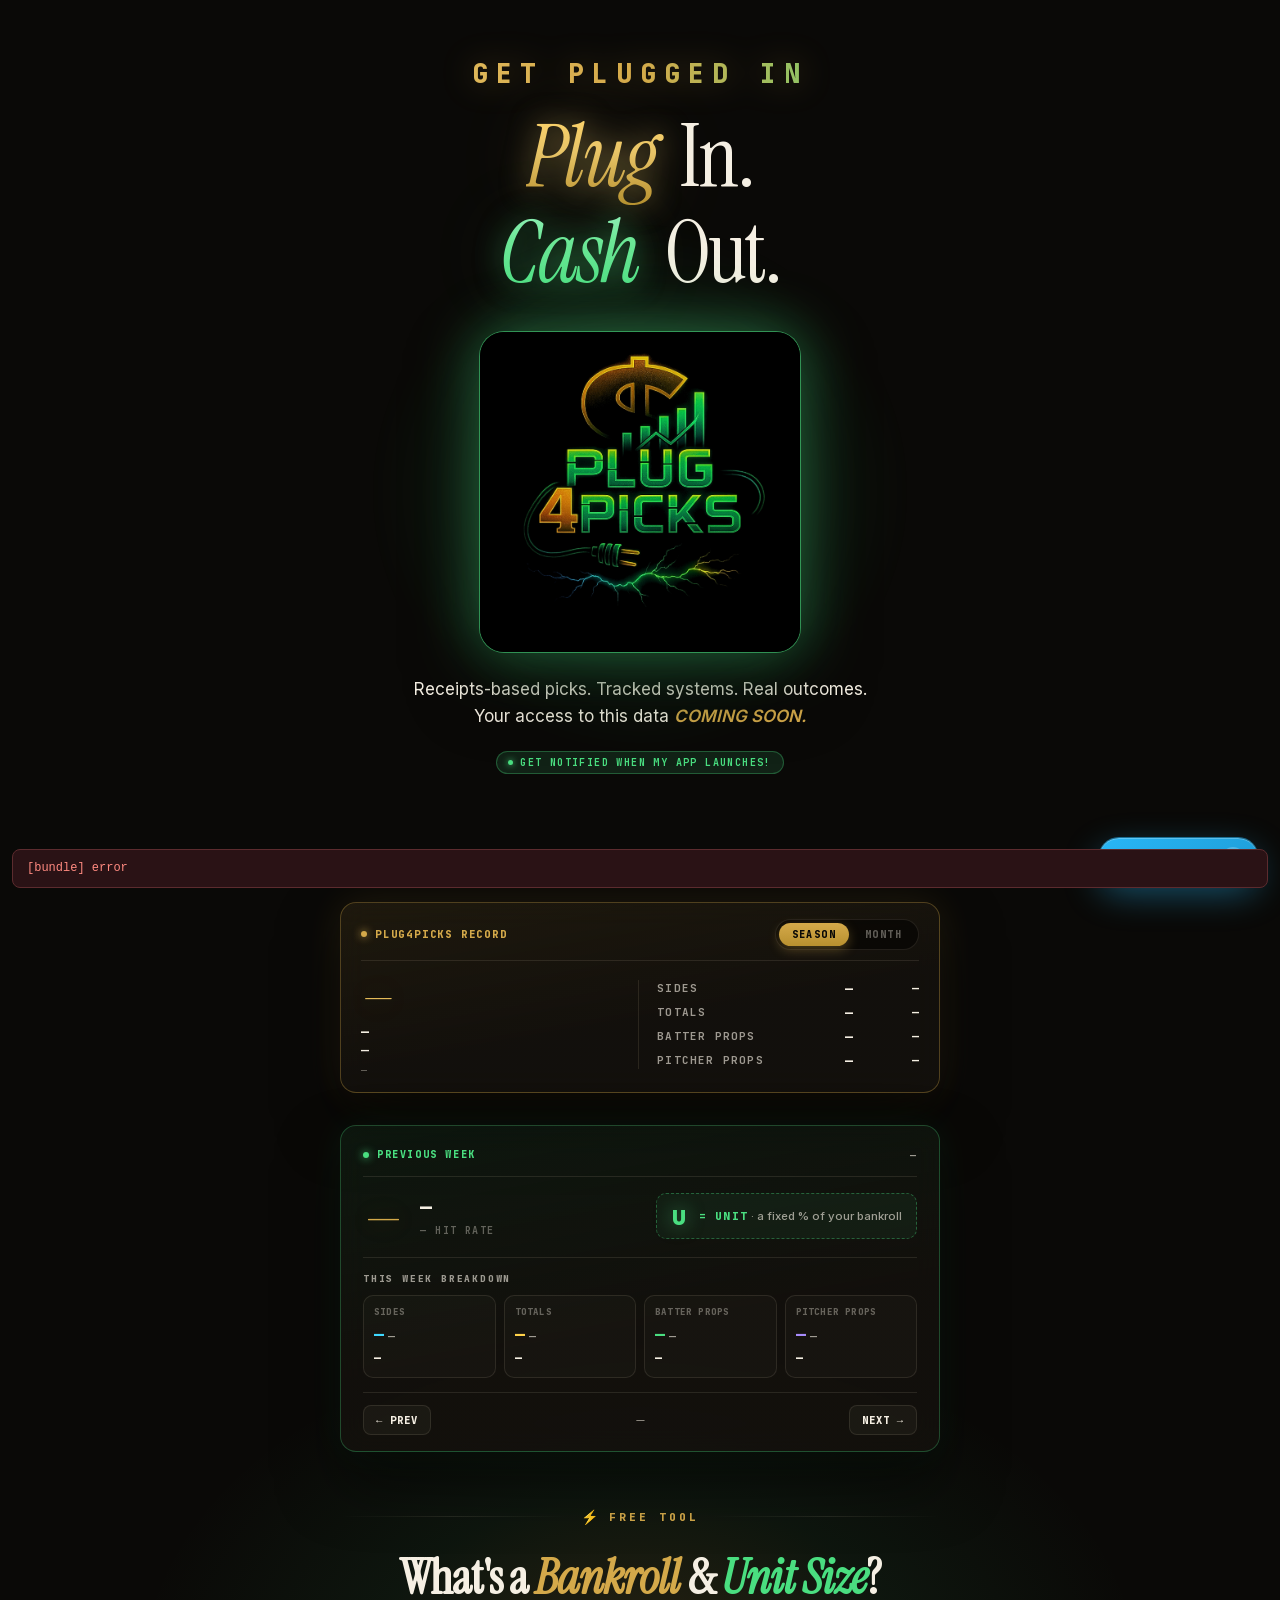
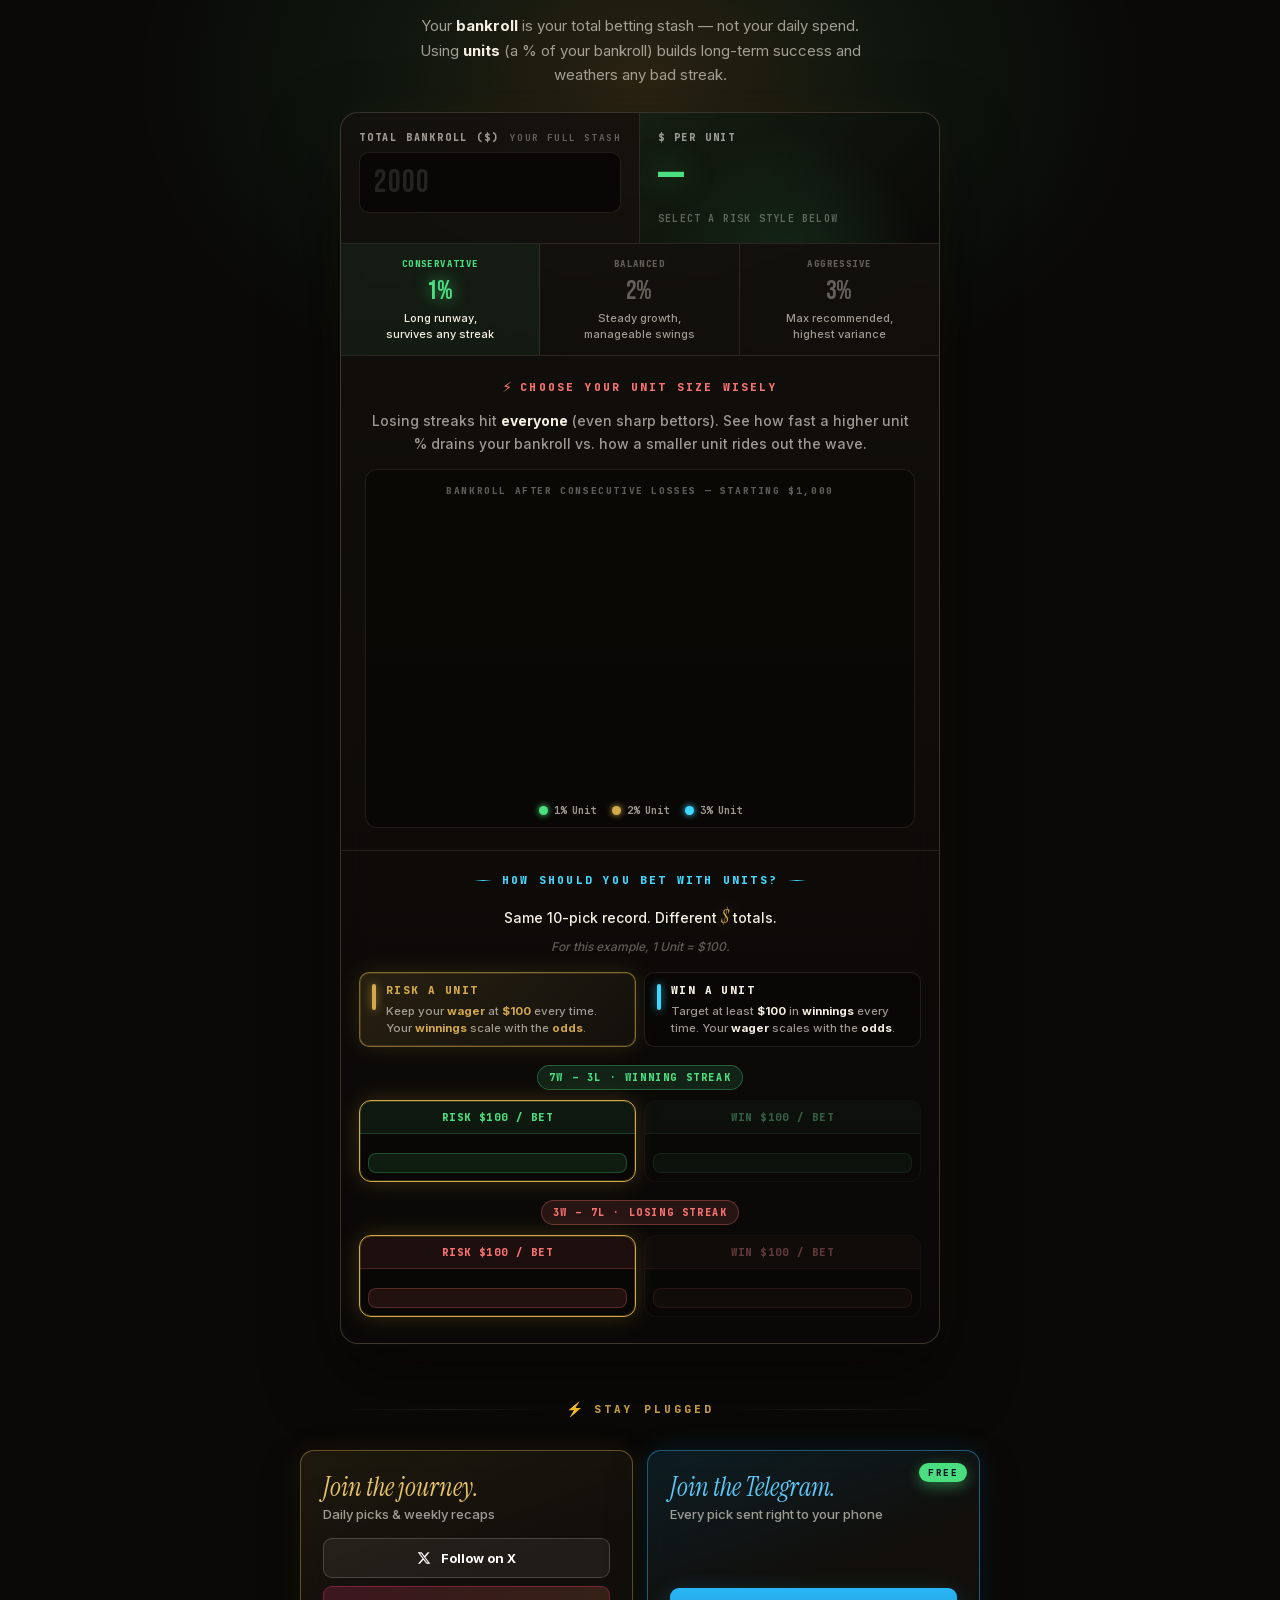
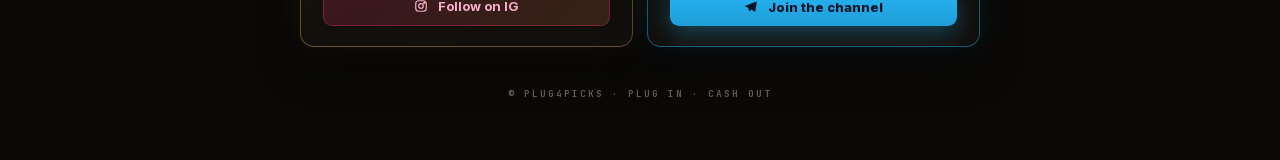
==== commit 600efbc3: "Update index-v2.html" ====
--- a/index-v2.html
+++ b/index-v2.html
@@ -181,7 +181,7 @@
 
   </script>
 
-  <script type="__bundler/manifest">{"ba97b943-4d8f-474c-82bc-b1c277616a1b":{"mime":"image/jpeg","compressed":false,"data":"/9j/4AAQSkZJRgABAQABLAEsAAD/[base64]/4Qp9aHR0cDovL25zLmFkb2JlLmNvbS94YXAvMS4wLwA8P3hwYWNrZXQgYmVnaW49Iu+7vyIgaWQ9Ilc1TTBNcENlaGlIenJlU3pOVGN6a2M5ZCI/[base64]/tAFxQaG90b3Nob3AgMy4wADhCSU0EBAAAAAAAIxwBWgADGyVHHAIAAAIAAhwCBQAFNCAtIDEcAlAABUtldmluADhCSU0EJQAAAAAAEPYBLsqeoupNXNtV0/430Pr/wAARCAYbBhsDASIAAhEBAxEB/8QAHwAAAQUBAQEBAQEAAAAAAAAAAAECAwQFBgcICQoL/[base64]/8QAHwEAAwEBAQEBAQEBAQAAAAAAAAECAwQFBgcICQoL/[base64]/9sAQwACAgICAgIDAgIDBAMDAwQFBAQEBAUHBQUFBQUHCAcHBwcHBwgICAgICAgICgoKCgoKCwsLCwsNDQ0NDQ0NDQ0N/9sAQwECAgIDAwMGAwMGDQkHCQ0NDQ0NDQ0NDQ0NDQ0NDQ0NDQ0NDQ0NDQ0NDQ0NDQ0NDQ0NDQ0NDQ0NDQ0NDQ0NDQ0N/90ABABi/[base64]/[base64]/[base64]/[base64]/[base64]/[base64]/[base64]/NVsexrP20e5p7KRQoroJNCnkk8u1GWVNzBiBzxxTf7Du41SQpuOcMlZ/WqXcv6tU7GDRXQTaFcxBpXX5d2Ao6ioZtLnjTy/KbePmB9QfWhYqm9mJ4eot0YxUgAkcHpSV0NvodxNGhILF8hVBxir40BmijjeMpIp+bg/Nz61EsbSjo2XHCVHsjj6cyspwwx3rvNT8OQQ6gkVsrKgjDHd+NUJNGxKk8knmRjhlPb/[base64]//W/n/[base64]/Ku4so5muNHupAENrqFqCAMHIlU814WPxST1Z7WDw75W4rod0nwK+NUAjib4ba2wCKfltJgGHY/6utOH4HfGyFdzfC/X2yeMWs46/9sq/o91Dx14gtbPQodKkiH2rT4ZSWRWYlgfUGqp8c+OlIR9QiBJ4Hkx8fpX8Z1vpJZk2/wDYYWv/ADz7n3FHh2o0pQnp8v8A5E/nUT4F/G5tzj4Ya8HK4LfZpx/7Sqay+C3xwiUp/wAKv16XnO4205/Xyq/oqPjXx2ZAg1FMHv5MfT8qbH488ckFUvI8g8nyUA/lXNL6SGYtW+o0/wDwOobx4eqJ35/y/wDkT+de4+Dnxu3kN8LtdBDZ5tZj/wC0qfL8HPjfdhg3wu1ws2M7bWbov/bKv6Jm8eeNycPdwg9BmJDn3+7Tv+E78aIMfbYg3ciJOP0pf8TH49Jf7BT/APBkwWQVtuf8v/kT+dcfBH43FEWL4Wa8pHcW0/8A8arSu/gx8ebiCOMfDDWo1XkH7PNv/Pyq/oSHxB8ZhMjUY2x1xEmP5U9vH3jLKsNSjZG4H7pOv5Vm/pG5i3f6jT/8DqFRyGstObT5f/In88g+CPx3niLTfDDXXJGA32eYMB6f6qsxvgD8chCYT8MNeKtnH+jzkgn/ALZ1/RcPHnjZlIOpome/kpx+lIvjT4hMjNHqEbBem6JBv+ny1VP6R2Z9MFT/APA6hM+H6j+KS/D/AORP5rfE3wP+LHh7w5davr3gLWNJ0+xQzXV7LDKqRxrySxMYGAPU15HqtlEsNrdWcAIKYYMcluvIGK/pO/aw17xBf/sgePrnVZwZZLCaFgEUZQq2RwPav56JjZjT7KNSEn+z4O4AjGSflz3r988K/[base64]/X/n/[base64]/DrXQWtrZSwyS3MbMYiAXHQE/hXDicQlojsoUGza0+3Eoi3r5IRsq4/iaus0poJLQzzgJcHUbYj0YCWPpWXY2yQmJd5nBGQMcKp/rXQahBZWv2OPTpvMWW4ti+RjYfOXjBr5HG1ed8nmfVYei40pS8n+R/RvqF5HFYeFncKiHS4MMOnKngd6ktNKl1G7/0WVQGyxdz8sYHUnvgVjajbRpongmV2MrJpcI5+63y8Vc0uBZI/EZdMgaVdNsPQEocYr/MyeHjLZ9X/AOlM/SKfuYdSj0X6l/7P4cWbyX8Z6UshJAXzDkEcEfdx1rVtNAtLmTda+KdJkY8Y80jd9eB2r8XdN8M+HbvRbjXLvTrq8EuoXUc6QNiWICZxvzg8DHp3rqG8ExaXdQySKHtLqL/R445BuUHqd2Su7Ga/Xa/hJhYK31yV9V8Ed1/28eg8rq8qaq7rsj9jk8Gzugkt/EOksAOf32RioG8HZcEeIdLyxxjzepr8c5vBWjWqW8vhG+vvMgLfbRJcKSVx0UAAkjnpmtGPw2niPUNPtPDElxZXGnEXNxeX1wphYjDbSo2nscjNc78JKPN7uNdvOna3r7z/AAM3lOISv7X/AMlR+vieE5BuH/CQaXGQcBTKP6inL4LIQtNr+loqdQZhwfWvx1j0HStb1fUdc1O+vro7hbulsHiijdBt3puU7h8vYnrUUHhbw4Jc3l/qZRmzdqZcbl7bcr06US8JaKVp4xp2V/3f4fEKOWV3qqv4I/YyPwpbCQIviLT7mSQHbFHIGdyozwAK5q6fy5JrVmDS2468jOOor86vgtZ6Bpn7SfgbStKt7sQXiXE4uZ5lZJIRC5jAAAOdw5r9GPGMbL4o1Aq+U3vkD6mvguLeFVkmKp0FUc1OHMm0o/aatZN9jl9nKGIdCcuayvtY8w/azYxfsd+M1HzedaOFX+6WRzX4G38TLpOmweWp8iD5U/ibJJ3E/jjrX7z/ALWE6v8AsaeLJYG25gkXn2Vxivw/vtNs7jTdKF7hZPsuEZOCGyT83Wv6R+j3P2WRVE/+f0v/AEiJ8ZmNLmr1F5fqzwzVrFbGzaa0lX/T2AliA+dUU59MVxFxI8j+WGZ44yQm7qBXqF/[base64]//Q/n/[base64]/Puar30uj20SWV5LGhQ7RvbnB9Qa87+2uedqevod/wDY/JG89PU4Sw01I9zopUSZK57irEHhxZGL5JUElkHRh9K65ZdCMi2xu1LEfII8Nn6dK37OTw7HG4U3bO3QrCCB/wCPVy1s0qxu1F6+TOuhlUJK11ocp9gnttNtzDGvlbidyj5lBx1PpW/aafE9l5KKh3kMTwu7/wCvXV+QlvbwXr6NqM9mqL5gEJA2dm4bvV6wtL6/gN1p3hbVJLV3JgZYCQQD0Bz1rxa+a3jzXsr73S+W+561PLowlq/wf+RyVrY3kCu6QBzGwL7T95PQelbl9pcM1vLqMipvlurZokjYARfvYxggd+vpXofhzwf8U5ZLiy0z4f6zcvc4PzW7/KuO3Xr1q7efCr4067aWlvpnw31a1gS6gaeYRSHbiRcseOleNVzrD865q0ElbXnhtv8AzHdDDU1Qk029HpZ+nY/brUMQ+DfBcUhDZ0uEKR/eC9a1vB0KXGjeJVmcvcNp86gj+6UbpWZ4s0+60fQPBWm3qPHJbWAikBX5twTkfWt3wNHHHHq7wNtSSwmz5nDZCnoOciv8+6klbmi92/8A0pn1f/MDf+tz8jPCuvxafoF7e3N6kNnpuqXYubeBgLi5i86TKYB3ZJx2PStnS9Lbw9Y2OiahHJe/2ru1C0kefCwIdw8reQQzHafl4PNed+Gv7FtzqDMsUWpXOuXcjLcthGjSaVd6g5Hpxit1bLSbXXDpV3f3B0HSZTOGlkbz45GXAC/MTt3N0zjnpX9h4ihBSnTV9Xfbf7vP7/[base64]/[base64]/18tjqPBMl/a/ti/D7w3eKbaXSrWSF4BwmRHJ0HAx71+l/ieW8HiPWSAjeXJKdvAJUk/wAq/Mv4YWV5b/tpfDw6o8t5eNp0rzXMowzZilxkZIzmv0m8RIw8TeII8EN5jurEnnluBX4v4u0orH4FL/nwv/S5HjUbvHVuZdf0ieQftaKsf7FniEwElZS5OT04kyPzr8Z7yze70O0FvHkrahgxGG3Zx1+lfuJ+0F4K8U/Eb9k7VvC3gjT31HU7oOI7aIFnfhwdoAOTk1+PGv8AwT/aE8N6dDNrnw61y1s0RYzL5EgUsOeDx2FfoPgfmWFp5NOjUrRjP20naUop25Y9G1fY+exiisRUcuun4s8HuNBeyiguZreWSVCUQyMch+/ykdKxLrSbhHea4REknxkYr13XTqWmXMd/4p8Oazpkflhd0kDFSeecMwFcvfX3hhrZbm5TUgJWHlyPbgJgdRnfX9D4XMqk0pR95PqtV6KzaPCq4Ok9meQT6Jbi8dwrPE0TKx3Yw/H6Vjto1xdXkuRiOJdw9GAxwDXqF7deFLuZRa6mluQMYlwo/Hk1TvdLEtiyaTf2128pAHkvk479BxX0NDNJxtz3XTVPQ8atl0W3y6210aPObtYfskn2GRFjkI3RsAHBz25z+lYs8TKiJ5bIB1Y8gk16lfeE7vzllWycxMo8ydVyBn26Vz11p11Y3SaaygWysGaU/[base64]/[base64]/Ow+dumegAr6R+Fv7NPxz+K12j+FfC72Nox4udQj8pQvrhyhP4V9leHP+CcIsYItV+M/jeHTo2ISSy0/PmFe2OJB1Nfm3EXijkmWzdLF4qKmvsx9+X3Rv8Ame7g8llK3JC/4f8AB/A/L6Sy03TY4XvLiJfmA8pclj0z0rodKsLy+nSx8M6Bfaq8rbk8uLgt7Hjjmv2b8I/sy/sgeAL9xbaBc+Krm2TcrX5VkdhngfImMYr3LSfHWm+HH+weAfCmm6TDGhMaxxjcg7jduxnNfk2bePGETcMuws6j7zahHydleVvuPqcJwti56uPL/Xd/5H45+HP2bP2ndZMNxoPw+mt7e5TczzbQCucZbL9K+ifDH/BOP4xXVqdb8ZeM9M0GK4/1tsCTJGD2GYmH619/ar4y8barp4j1HVZLVJWLMsbDhfQY7Vytzd6ZcRmDWr2Uxji3LPhZCOcHjoa/P8b4x8R4lKNCFOlfR2i5v5Obf5Ht0uFJOznL7nf8rHgfhT/gnz8ENFJufiH48udbkRtwghwEK++1ENeo6F+z1+x/4SFy9j4ak8URucfvGbZG/OBnzFNdTa3mmaJMt5bwIWnXy/KhBcbiMA8Z6E1JaJPNBeaFY2VyySypPO6wuBIz5bAJX+HJFfIY3jHiHGc1TE46q15Pkjb0jZfcd1PhzC0t9fN2+eu/4mlY6f8ABbQEju/CfwxsU8riLzQzN5npzIQR1ruE8a6Pa2itYeCdFUIP3sbQAsrelY1h4M8ea28a2mjSpHaY8ppHVCOPcj1rYs/hz8QbFzHNYRkOxcmeaP09NwPFfIYjHRk37Ss299Zt/wDtzLeGy6C5eZenN/wTRj+JX2q2hMfhzR4yzbDG0AwDwADx05psPjXxHJLJFHo2kW8cTH5Y4AB/wH5auR+AVlRjres6RYMG3lpJ0yp6/wB+svUbbwH4fXzNU+IGlQIMnMdwhz+RNcEKiqvlpwcvRSl/mc8p5bC+i/Fk8XjLxhORPbSWtsASpCxIGzngfcqnc+OvHUMbPbTxOMfvIljQbef938a5ifxz+ztYKsl54+hIB5ZCWy3qMKaot8UP2aLeLzZ/iA22RipMauWPGccRmuqlkuJnZxwk2v8Ar3P/ACK+sYJO/J/5KdPc61dawY5tfQ3c8Uf+jOO6kc5GQOlb3hTUl2ataNGIzFplzIo9fkzzXjl3+0D+yNpClZvGl8xXCI/ky4JPBAPk9q6PRP2gf2UoWc2HjGV5b2znhMk8UhVVkADf8sxzXbPhjOIwU1gqqjfT93L17Cr42g6bp04v7tj8sfDOmw+Ip30/U/s0emR6te3FzdKzCWILPJ68Y56V1Sa/b36a34mvN0ljbKLKyRkAa9QFf3gAHVcn0GFrhdDs/BN/Y3WkTanM099rt1LbeQrK0tu00pAYlTwcitOXxhe69q017hdIsdOAtbaQo3lwKMZJA6lskcetf1tWw8nUlo9H100v083t5W7mlCvalFt6tevTb0RoaG76bYprP2GG+lBEOl6hKx8zL/KwZAdvCn+7UXna1Bq154b0iwlnt9UEcuo+cV+zNcDJLAhtwXJPHHHasbUdN8L39wlzp2o3dtqdq6NbpD8sD5PLvlcDcPcHir81zo1oLlQupXVzJPA0sSOCLmbJ3CPC/cDdTyMEc1app6pXb6NPTXT7t/W5Dq23ei9Pn/XY2mudSa38zVLKwu7e0YWqWunbgRnu2/aeMckGqd1Fqmh2cMsjWmsJfOsQeFiZbSLduJYtjJBGO9YGn6hoGmzanrPiWTUbq/C7YrO3lREgjx0cMpzjAzg1VTQHvb6NPDtobfTLwfaY5ndWTevX5Qc4+Uj601h1d8y0/D8/y3BYrTT/AIP5f8Me0fCG9B/bO8IPBpbrZvBMLa6LFmuF8qT95gscA+wH0r9LPE9yr+M9YhaQIgkcN+Z5+tflT4C+INh4T+Mfhn41/Z59Qj8P281pqWnwkJ5TNE6DyQ45Xc/bNfaVt+3Z+zd4ge61TxD4R1DSmWXNzLOhcgknDHanfk1+O+J3DOa5hj8NicBhpVIwpKEuXW0ueTs03fVW201OGGNVHE1KlTVSvZ6eT8j2pfEd/ZSpY6NqMlrFEN6Ou0gN9CD1NdGnjvxkjotxqa3kIGPKuEQq3+1wtfO9t+1J+xpe3e6e+urI3JyNkEpUDsQBETzXf6Z8ZP2QddZYbHxlPDNL8q+bHJGR+LRDFflmM4UzehG9bL6qXd03/wAE7XmOAqOzjf5J/ieiJ478TWjG11HRdI1aN8t58kCkR452kbR/KopfiPvgAufBWiywvkKDbAZ9Mcd6ydLs/hZrsssnhL4iWCLkblnuFXJz3ztrrrrwNqd20T6Z4g0rViilY0tp0O7jp9815k3Toe7KDh6qUf8AIXNlk5WsvxR51d6T8CfElpJL44+GdoZ1yJFgQqCj8kjEgP1rzbxJ+zP+x74+0mXTdL8Oz+DZiwP222dmkA9g8jrj8K931Hwl4/08pc/2bN5ka7dsUiFSD+Jrk7i0ubIMdQ0a6QL87yFCdx9DgGvVy/iDMMM1LA4ypDW6SqSt9zbTCWVYCtqrfff8z4/1v/gmz4auriaX4Z/EyXasW9IL8KD5gzgHbERg8V4Bqn7D/wC1D4d+038WmWXiJAjjER5ZQDyPu8mv01a20a/sftlxMY7hzkW7ggsR2HHGOvNbel3+paebefS9TvLVgPuJKpj+TkgjB4P1r7zLvF/ifD3jWqxq/wCOC+68bP5nBU4Wo/8ALuTX3r+vuPwX8S+CvH/hEM/ivwRqdhJbHErJEGQenRj6V5kF0uabdcXP2R5M/urhGVgfT7tf0uWHxN8XQNcQ6vDZ6naSH5TJHubHPGc15r4m8Gfs9eP0uYviZ8PrJLm7HGoW0OZFH94EbsH8K+9yjx/cX7PMMC150p3/APJZ6/ieJi+FsUleFmv67Wf4M/nn1HQGvIIvLYMI3JXaR8wxXP3OihwFEWyR32vjsc9RX7QeKP8Agnd8E/Etn53wl8Yz6BqzuzqNSbMKoRwuFRDnPvXyd8Qv2GP2gPh9A11Z2lp4006PDyXumOocEckBWcsT+FfrmQ+LvD2PtTo4tRl/LUTpv737r/8AAj5nFZRWhJ+0ptfj/wAH8D8+Z9JuLKS4tFmA4BIP8QI+lZAsCbZp943q23y/4iPWvVdf0S406/eDX9LvdJvFfmO8iePG3pyVAINUTpVvezm9jVCCAH8sjpjrjmv1Ojmy5FJ9eulvvPGngneyPKKK6668Pu7uLfGEyRngsPauaNrIkvlTfu/[base64]//S/n/[base64]/SvRfCnhXVfFmtxeHfAOjT+ItYuH2fZ7dC4BJxnK5PH0rx8bm9OhzN7JXbbSS9W9EvU9HD5e5q8upw2neH1MCM+I5V53MMD867Pwv4a1nxfqaaJ4N0i617UWbCi1hZ0B/wBoqGGK/Sb4Vf8ABO15LODxb+0rr/8Awj8bDzItFtDiSWIH7shzEyNnPQHivt/w1r/gX4UaINE+CHhK0srO3YJBqc8avcSBsLlpWVnIx6sa/AOK/HDAYeUqGUx+s1e6fLTi/wDHvL0jp5n2OV8N4iv8EbLv/Wi/Fn57/DX/AIJ6fEzxBYR6n8ZdatPB2kyuGigV1aaQH7y7Q6lSRgdK+2/CPw9/ZY+DgtrHwN4WOu6rblUkvr2ISsZh1KsyHILcjniui8QNq3iS7il8SXL3Sv8API6TN5UJbnIAwo/+tWfax/absaJ4fh+33Kun2UQxjfnHJYryRn1zX4Dn3Hed52msfXcYa+5T9yHbW2svmz7/AC/hjC4eKqVXdr+t9/yO5n+IvxA8SSeTbSJpekxqUiWJPLP+7gEdK8+aC5vriMaxfCaZEJ3XDd+ehY8H2r1Zfhn4jMUerePNRtfDljG4ZTvwCduMEEKM9a8w8VfGn9ln4UyTW91qc3ivWomLxw22JVMnYMBJwpPtXx2Aw9TE1PYZZRdSXaEb/fLb53O5Y/C0E1Qjd/3V+v8AwR1tmZI9O0G3uLy+YNvfyWIIkGBzjiu5sfhJ49Flu+z29gsiEiS4uEXax9jivk7V/wBuL4u+I5pbb4beBtP8OJFBJKLi4QF5I4lLEgNCecD1r5b1rxX8R/GyDUviH441SO4uZjP9j0qeRBFFknDKkkeMgjHFff4Dw2ziur42cKC7X9pL/wABjovmzKWZYyUUqUEr9/6X6n6jz+CPA2gWMVx4/wDiJpdnPEjK8H2yIHliflHmf0ryvWfjt+yX4Ns8TXt94t1C2QiK3iieSJiPQgOB9a/OX+wfDM11H4jvVu9URZPKVL64kcBsHkhmbnjNVLddJtZL+W5itheM4SOOFVUckZxgDsa+owPhfhL82LxNSo+qio01fytzP8Tjq1cZN/vKtl5aH2f4g/4KDeDdD020uPCHwyWEySCCKa4UfI5IAyTEOcmqUv7c/wC0NI0lhpWgaPYSTqskLOI/uMMg9snBFfKFrfXeo2V7odjBar/ZzfaEt7pFJkdTnKsysTgrmmXl/quvzwRXEKeTDGj3U0LbWijUDzAuAMY9MivqKPAHDdO1sHFyW7nKUn3W7X/BOb6rC7c3daW/XXU9Q1X9oL9oi8uGe/8AHbwLJJtaKzdldHbnACyE4HrWBqHif463l9Pf6l8Q9anMoxaxxyzDEf8AexvOR1rmIJLcaFf6itojTGdIo5gN3lQ4++eOuR+tWLvWPE6azb6poMaXttH8sc6/NHcQgZZQuCqcZ6V69DKsLR0w1CnHp8EF+huoUI2k4/dcqzaHeXkZuvEXifVtQSWB5J/3kjqzopZlXk5B6ZrAt/Bvgi+axvbq3uLm0lilzbXWUJxjBRnHzEewrrV8ReGLe4utU8M3yQarftJs025bzYoww+ZEVyR8wOBhRWNqs99qFtaeL/EINhZ6DujNmq7WMkmCGAGOPkr1cP7eL0bintZW6bWXnpczq16Vmkk+/X736a2Mq28D/DC8mjghtrqOztnJuEKksAT03beBzWs3gPQtLujrEtlbnTYZiYtm1/3WzAD4/iyc80s7W1zolje2si3NtqZaRktmxPMFYjaQuCMYx1PSootS1XVjOLG6hnLMI5NNCKAsSgE5wM78d8Z960lVxU73qO3W7fz/AKZm6tKytFX6WGWvhjQPEGFmslTSY5WurfzFAa4JwSEYjlcKMYz1p2oaT8P7W5hPh+xGoQykl7RQGkt5UxuD4Bwue5A6VXubSzvfMEd1NYaZYqf7JZ3YAyqOYVyfn42j8elaQ1fUhfaXp0lrbWUtzaSGULGsTuxC4MjqobLZ75q+Wo/hm7a6Xt5/f+pHt43bcde/9f1YgttT0y3hudWsLeHRmjU+TJcKD5O3htgO3cSRnirGh6xd67HYa1Y2Z1PT5t6XenOhg86YBsSqGByBgdj061gprN8btL7xDBbXXms1tbBVUwW4U43SLt2k5XuOQa02e2vjqUdvr1vA1jGFuFhYQEKSP+PdUwCfm7be9VOiop3V333SW3rv1utTFYiT2dl22/r0syOaO6t9FuLnWJIxYz3JinhtgEuY3yOAwySBkcYqfR9Q1iQx6vo5aK00qOW2tbiVtsyKwCuWU4Zj8owe1YMq+E9E0W2vYdZN/LIy/Y9P3ebdyynGJZULEjcccZI4qe91tL/XdKtJ0nuJ44mm1CyjiFqluwCkZ8s/[base64]/pFRrxu0t1/X4lfTYNZ1GHT9W0myKwzQCIf89Cwz+82Yyc5/SrdtY3OrafqOk36B7hZkWaScbFkVSeMN/EPrWW2o6Z4uv8AU9fu9Xl0rTdPiBlvov8ARoWkJIEccaMqJuOB8uOtZVrrGky29nps+oS2cc8hnC3LHMqZBVvOZi53DpRLCTtdKz9Hp1366f5uwliop8t9H5rXpsbGoaXoto8EKaVb20FohL3RVWYMMdsA/hmo9Wh8H6ZptjfeKrK2E4VmZFRVknhJYBscnOcevStGNIoL+Lwl4a1AXaXTi5vbi8jV4Yz/AARiVi5wVbngdKSx8QWkkmoaz4o0631a3jb7NBEMb0YY5jAXlM89hWdp3Tk215Ozd9t9rl/WFZxVl+K09Dk7zwJ4LgsdM1N4J7X/AISBd9qYn2oI+oDEDAcYPvW/4b0bU/D0b6poHjHUdKtdKm2MwumDBnOF6MOhH41fmu/ENnG73X2WQaiim0hkRfLiiJ+9ANpCtjIwoH1qho17Fp2q3VrFpck0nkiKUyqZLRllBVnlLZVXUcjg4PetqlStVpuM5cy87SVvn5O3qZXpcyUo/hb8vvPUrf44/tG+Gk/tbw54/udZsgwDNcu80ansDmQgV6npP7c/7RPh23W28SRaTrNuBuYSRpHIwPYbmYmvmDTbW3huNQs7kNpVjZp9ojtSx8m8OMk7zgjk8YB4Na1pqniuC9i0R4bCGK3hZ2ubyGN/JhY5AdnQ5OSME89K+Zx3C2T4tuNfCUpebiou3rG2voaWpSV+Vr8dfmfaOl/t5+HEFja/Ev4Vz2l7fK0kc9uNxKEH5lCw+x716Non7SP7KHi6OCyttZ1DwzqDyHzILyJ4lDtjgswQEZr86X1Rz4aF74kutlx9oK6bczfeKjG5UU8bcZxj1qlqWmeGfE0lo1/FaNAibgxVY52kcDOSBnrjHNfLYvww4erO8Kc6O+sJtr5Kad/v7ijKvBfu6mun9Pp+B+yOneFdP114ovh/4r0bW45x5jxR3MTSjPQbRISM55puo6D4r0W4Wwv9IneM5JaBWmQAdgVGBnrX4yWfh2Dw1BO+h32p6Jq0MqvG9tdzIr2zZLNkOvIG3ivYvC/x7/aB8FESeEPGB1GHABTVkWTCdzmTzDgHjNfG4/wlxEZXwGLjJdqkXF/+BR5l9510s0xS0qJS/r5fkfoDLHoisV1G3YmaT545l8uVHPuwyB07Vu6fd6v4ekEeg6hPbQs5zHFIWUbec4XGc96+UfCf7dXiKSH/AIvH4CttR06F9s2taYgZmPdtqxouP+BV9IeDPih+zl8YDO/gfxR/ZuobQ8VnfuIHGc5wvmNmvi864QzvLoOWOw7dNbyi1OH3rb5pHbTzejU92rGz89f6+43fFEPgj4j6fPB8WvCuna5FJtiW7SONLpFQFc7irNk18v8Aiz9gL4BeLreZvhjrl/4U1OX5wl67PBkjpz5YAr62fwV4i0hFv7K3GsWrksLiD95GoH3ieMEmsrzrfUPNMrJFLIPmTgbFXg/jmuTJ+LM4yj/kVYqVNX2TvH5xd1+BnicmwOKu0l8v6/yPyL+KP7FPx8+F6G8h0uLxXpu0tFeaYBLJsGckpH5hHAr47lhsIdRltr+3ls7yMYe2vEMbo3PUOAevtX9Iekz+JdAlS58O6kzRouGS5lLwgHIxtYsp6+lcl498GfBX4nQf2V8XPB9qtztUnUdJiWCZ5G7kxLGTg89a/auGvHvFUmqWc0Odfz0/dl84PR/Jo+Vx/CU0/wDZ5XXb+tfzP5y7jQWSJ1nh273LrMPu8nOM1m3WgosirbHcFXL85BP1r9YPij/wTy8R26T6v+z3r0PibT4v9Il0m+bbcwqfmWNAPOZzjI5I6V+e/ifR9Q8JXkmjeNtHuPD2qQMVa1uUMYcjvuODj8K/ojhvj7L85hz5bWU31jtJesHr89V5nxuJyuVKTjVVrf1v/[base64]//0/5/6KKKACiiigAooooAKKKKACiiigAooooAKKKKACiiigAooooAKKKKACiiigAooooAKKKKACiiigAooooAKKKKACiiigAooooAKKKKACiiigAooooAKKKKACiiigAooooAKKKKACiiigAooooAKKKKACiiigAooooAKKKKACiiigAooooAKKKKACiitaw0qe7dcqQp/A/WoqVIwXNJlQg5O0StbWplmMb8Y5+tdzY6da2yQtdh9r5EcajMkxxxgD3r0D4cfC3xh8UvEsfhX4faTNql9MVRpguLeAerucKCBz1r9jPhF+y78Jv2eltNc+IMaeN/HbRhxvw1rYtGNwKDAwc5H3jX5Nx54m5bkNNRrNyqtaU4/E/N9IrzfyTPqcpyOtiJctKN/Pp/X4HxX+z/APsNeOvinBb+LfiU7eC/BKbbjdN8txdRfeBQYbgjrkg81+mPhf8A4V58KNJi8K/AjQLazTcFk1hk8yR3XIL7nLEFjz2FVdY17XfHVxFqmv3he1aSRbXToPkhjAIxvB/DvWZ59tpkcmheH4bq51KcE7bflEJ/Dtnjmv5L4r4yzXiGq/r07U1qqcbqCXeT3k+7enZH6pk/C+HwvvVven+H9fgWtQl1TxEZ9c1u8muZ9P8A9cJiBtyR90Dg8NW1pOnTayItJ8IRyzG5XEQKjYgHJLH6elXLnTPDHw90aTxn8btWTRbcMPL09XDyyHbnDKm8kn6V8ieO/wBuHxTrAm8Nfs/eHj4d0ZHEbajIALiQk43R/MCAeOq14mT8O5nnDccsp+5HRzbtTXlfq/KNzuxebQhajhlzPy2X+Z9j+IrH4c/CPSItQ+NPi6CxkfO3T4zn7QF6IPl3AnOOo618yeN/26JntX0L9nvwvFp2n26lZNav1Akhb1T5n3A8nkdq+J9avZfEmsHWviLqE2p6xDKXdr7c64Q5IUADk1Svb/TvEGl+Xqtp5NnJcBLMJweCQcn0J9a/WMi8LsuoctbM7159b6U1f+WCs5f9vP5Hl14zqtvETv5bL+vvOo8Ran8QPHGpPe+P/FF9rMFy3nYV/[base64]/Wn+ZvaxqcWqeI9Ve6dreG0lMG2JQGfBIGMdz+VP1F5I7a50SK1kjvby0/0SUnCqpUczEHqMjpnvXIjWY4NGhf7HcQapJOtpc3MhDLG0pCE4HPy5JFad3pfiI6HeaPbXsN5FpkiSRxrzNK8+X3Mc42gjpwea6VhFBpuyt+ltfv/AAOOeMbi1rr/AF/[base64]/wADnlio6yb21XT0/L8Td1NtV8RaxNa6LrVvZT7gGuioFtFERuKrhDhs47etac3ijQ7+70q71oi1t4onsby5thhDIAxEx6NkkgHjpXn1sLO51NNC8FJdJbsi3lxFqCl2WeNQpPyBcLycZrZ02/tJZ4/GeqSLpk1yrGO2eN2spXTI2hVBbBA9aqrgkoqLWi20tLXvo+2m6VjOGNbbaer+7T+vVl5rPSbSGHQ5dYGsQSF5Le8twfJt+OM5VWycehpl1bQW2qaXdDUGuooVKQtPws8pxuUbRu2gjHapF8Q3YmtPG+l6LFFrN/HLYmyix9hFs6bQyR7i6sA7EEt2FYWnS2klzcX9nF9oTT2EV5LIwE1rI2QfKU4JCkHGAegojQnrL79t3dei7X69riliF8K/Xbf+uxvSy6Wt7b6BPcJY3MshkN2mXto5WJKq5YEgYPPFaU8k0V+um6to8Euu2hP2PVIWIsSmM5bkFiQSMFSK4NdR/si+u9Nv/tN54e1Iq91KMCbBH8ORkH8Klvr+0jsRBoU013o7MNqyKXlSPoTlQBkfyq3hmrcut/Xr5q3pyshYq6d38v6++6OiudT0RrW0vb7QLmLVxcyXW+1CMZmQBhgM+AoIyMAVDqptbTSm8cG7XXW8Tu9vPaJ8l3pckZx84UIuCXOOW+7zVCXT/D+karY39rd3V8scPmWA3rkq4IbKlQeF5rmllWTxFd+IYIZF0mTEE0MfBkmOQQQf7xzzit6VGFvdvbzvrr8Ouq6PTtbYwq1pXV/w9N+x6RJqbQ3B8Ow6Emj/AG2zWOPULk7oELKv71/mcj/gK1yF5c2GnaL/AGHHG0uq21wu+/TLR3W7HCk/wAHuByKL2OUat9s8QWso0m5hCRQl1YRYAAGQSASBnBrQ8PX99p1wk2jSR39k0beTaXSndFGCSRn5QeQenrWahGELrXZ+r9dfu2NPayc/629P13NiSV4fEkkS6I+px2cHl3Ma4W0aY5GX+ZTnOMY70niHUmv4dLmvdK/sPVbeQRRCcD7O0GQFGQWOFHfrWFq3iCfWdDSbTb5dOsb24zeW3luSWBB+ZgMcHGKSSSa60i8tnvk19CqxW8UvHlE5A2Z2nI49azjQtyymrNadfn5a/[base64]/Pb527v8DfvNDvL3QtMhSVZNYgnMjW7yEJggZyQcjvkA4rfYxeE7L+y7q/[base64]/rt38jT6xLRL/AIH9fkbWjLp15cjTvtkRvyzvphuM/ZiAuWUYBOSoI5HWrbal4Y07Q5pNYjm/tS5uGgkgtQG+yeWRtY7j0kJwOvSuSuJrq1FtqE8MEdnJIY7IqDujI5wBnIGK3rEy2CXGt6TeCeymmhTU7WcZY3AbggcERqxOCfzrGeHi1d3t/Wl+n+ZosTPZb/1r/XQgj1O30vVrbVixvraQLDPFkkQE4CF84OWAJOMit6/GtaTfyx6hbwX0t4oa1jgLBQjYwhxg+9UbK5e+1zWPDTRaet7Nai4tXlBMbblyETDff+YAHOKwNJ1P7Cj68dV23Z3W6wsjtIjg7cBgNo6cZ7VMsO3ry9F876rbYX1i2l9P6udy92x1Q2IEdrf2EeXiyWhdmyPKA5BIznmsXU4tK8QNZx63Z/2XdWbHz5LcmK5wMbMiMhdhIPPXrVPT706Hod3pXnx3VxbzGXMqsZYnfAzkYGKXSfEEJs7m8tbwXWuW+EvFYEiWF+Cqjg/KNxz71isPKLc6d9Nnr/VtetyniE0oy69NP6ud/wCFviR8cPh1B53wt8U3BtBN5h0u+2yecFJwFLKx2t/vA19YaH+3jaXcaW/xo+G5s5xEFSfTycSsMAnmUdTk9K+G4b3T9Sul0+3s5o7idAsIuPlVQwG854Gc4289KsrqdhYhrLxAk8touYY54xm5Rj6tgrt69q+bzfhTKs0VsfhU5780bxn98bc3zTGnrzwk189D9Z/h944+BXxltRefD3xcllqEgDPpl2wR4jno3BHX0JrpPEmhazod35niK0W5tNoSG5t/mjkI9Dx6ivxpuNA8KQ2Q1G+hZBEdkd1auEmllP3WPrjI7dq9w+D/AO0d8Z/hUkmmrqg8ZaJCQs2kX4YyW8HQmIkoAWGRznpX5dnPhLKCliMmr3X8lTR/Ka0/8CS9T0aOZ4mk17T3v6+/8z9BEvrie1lltJ5LE2zoQsRwT1x9SPyrpdetvBnxG0pNG+J3hOy1y12AsxTZcuoGMh0KHP41574H+M/wG+MccFxZao/hDxDdOYf7HvztjDodud+3aQx5HzV6PrPhfxBoKss0fm2b4MV7B+83/Qru4/CvybGUcbluJVOvGVGrHbeL/wC3Wt/VNnqe1wWNjyta+f8AWp8FfFj/AIJ1WHiGOXxD+z7r32YtmaTQdQP+qPTZEQHJJ46t3r8zPHngHxf8PNWfw14+0W50PUYG8smdP3LdshgT1r+h2BkkfzopXjeFRmZcqx56kEVo+IG8I/EDw9P4Z+KugQeI9GQ+XHNIg85XPBfscrwRxX6xwj46Zxlzjh82j9YpLroqi+e0vSWr7nzOY8KJpywz+R/MFqOhvD5kpCgLtAccq+euK5q9shEd9vl48ZLeh7/rX67fHT9gHX9DSTxZ+z7cf8JDoTK00+iSuouIFPzMV3bAQvOAMmvzM1LQ54ry40jWbafTb6FmWS2uUMUibTgjDAZ9sda/rbhLjzLs7w/1jAVVNLdbSj/[base64]//1P5/[base64]/n0rCviI0lrubUaEqj0Kmn6DLM4knIWNeW3EKBj3NfYP7OX7KfxA/aFvnuNGK6N4Wtm8u/1y8GEVB18oMU3gYIO0nkV61+zT+xNrHxQhg+JHxdaXwz4At1E8ayFop79PvDAJQhJAOGDHAORX6Q6l4x08aNZ+FPh/ax6J4Ns8WBW1QKJR0BcqFyWAJLEk5r+dPEXxe+rSnluRyU660lK14U/LtKflsuvY+84c4WqYx89rQ79/wCu3XyINIPgD4GeDk+GfwWhSHegttR1lVxPNNncXEgALZwBnJ44rAuo5ILON9R1DdMS0UkvV5Cgyd3OcHPeqOpW8SzraJGtxcRkCO3h+UK56DK8twc8ivT/APhCfD3gPRh8SvjRqEOkWafOLWWTHmFeQoViuWJ4x3r+Yq0nKq6lWTnWqSu/tTnJ/j+h+uU44PK8OktPzf8AX3Ip+EvBGv8AjRI76JY9B0C3RjPfXJCD5By3zFcKeuegrzD4o/tefDj4PWM3hn4E2q+IvE5JS51Ro/Mt4HTgncAQ4J54YV8xfGv9qDxf8fdRuPC/gcy6B4O0/ckdra5hkuYF4LyMm0hWUZ25I5r51isdH0G01TR7aYQT3MInspgoKyuq4ZN2eTuNfqHDnhiqk44nPlro1RWy86klq31stD5bH42ti7SbtDt/n3f4HR+IvFXiLxnryeIvijqn9qy3WZ1WfJiibBHEbE4x0FUbXW410lfsRMTvMXjLD96EXBGzoQOOlZunrOumw2WqRxSyTMSsj4ZpcA8YI+QZHb0rKOovcwveR2zT3tmzB4wvliEYwCoX7wz7Cv16lgKaiqdNJRjokrKK9Fsv66mft1TStp+Z0T3l3qYa/mT7VLks8c4/g9QT0OKzNcjkGk2iTKVtWm8zMJ3bWycLhevWqd7qt/q+nWoKGO/[base64]/cPNZyWcMcZuLe5t1Itpp4wWVdo2o25gAfrWV/bd3H5PiO3Vo5biX/ToZeICVOB8h+UZGe1aSpN6Jaffvr/TOZVUtb6/1/Vi/Zan5unXt95/lyxXK28caKceWV3beD0J5PvVuXUNS8TanDqVhEtvNp8aoJo49sayZ4G4cZOcde9UL2X+yVit4BGtlqp33t2iCRIGPQAkYU49MVHd6Tp2mO+nHW3bTCRKq2zkF/RyysCSCOntQqUL8+19uvrt+RMq87cl9t/0/wCHNu2bUdN1G4u9ejBlkeSWSGb95Ebo8qGHTAfGD2rnZ47/AEuCHxd4aWa0v7+4khvkdy1vw5GEXgfNzjBNRXxtL+/RtX1wR25RY7ZnbAl7BpWzw/[base64]/DzfkcftpuMptbfevxNK18M6Pe+H47q70aSSRSbmO4trlUhBXDfvQFI5x0JFVYNds729svEOn2EdxeWBKurAeUoQjaMEYJwOxrnLOaSzubcpZ6hd6JcW/lzLFPLGnm4OGIU4wpILDsKvm4tLe0k8OAR2UbyJP5qNn5Rkj5+CeDzTnQkvibfbyT363IVZP4Vbv69OhqWer+NYra88TabdW11c38ptrkLHteFW5Ef3iduFB9OKvDX5INV/s60gW/sba28mO3ukyiSkkkwq3Tr2z3rnY1gGrXVj5y2VrexL5LeaUikwAGkWQY3NnI/TNZ+tT+Fra8Fz4Zmv7yNEEF1PPuQW8xPGz523dRzxwar6uqkuXl3XRfdf02QvrDhHmT/H8vzNiZPFdrpfm2+NNeORhJk7ZSGwCI+hAHtmoZL7SZLezl02OGG9tG3tdnDSXc+QdkijDNhhjPvXOXVt9gurS01LU7i6v4yGCGRpFYPwM5bvj0q8sVjPqc1xfvBbQxoxLKRH5cy9NgGAzZ6jjmtlRSWnrorX/wA/K5g613/wf6sddIZIBNa6leJePqqcOp2NZzEDAwSTtxn0qXRdW13R449L8JaXHDLaxsk8dyBMHDZy6n5QOvvXl5a/Iiv9R0u7fSzIVa/XcoZcnBJHAPpzXU6VF593d2sGt/Z1EfmxTzSbNyDHyh85J9qzrYTlh71n+Xbp+QU8Vd6afn+JBJoTaZqmlzXjXAv8ySqiE8qFyyquM7SARnpW+niZtHvY57iOBY9S84CHYCIXGPLdjnDEZyelczpesarZzf2tGzTuIjFDdXPzrHE4KsPmzj5ScVE+raFE32i1jkv50RleNhmMBxyVbJ5/DirdGU2o1FdJW/P7iI14xTcHb+vxOzTR3h060+0XUmq2WrtNNNDFLvMEkblQ5xu8sYJxkdDWfLqesvGtrAsFpBGMQzFP3jjOMK+R+OPeuN0FfskU11E89lpd2xS6zIxY7s/KhJBGfY1Zu9RiubZ9DtxLOSw+ySLk4PBPOeBjNKWFl7S17/Lb9Lr8hrEpxutPmdRc6prOmWVt4RaC0+yTTJcXTmHdh1IbYXzjB24I9DVG5u7G41J9TtLB4LgT+XbwWY2pHIDgPsUcrnBwPzqhF4nfQFv9DtXj1GfVYQsomAdbeUEk7XIYqTwO1Tw2MmpabBqelzSnW9JgYX1lHlHWKMfLKgU5kwASSQKtUHBXkrL879X+VyJVubRO/wCnp+Zt3t5Ml1PqAubeKcCMX4uk2wyAL0VGI+bHuec0zUrHQbm8bTrrWmuFjQEXivvjSU4YYAJwADjGa5qzn1TybfXzFHdQXBaNhcxrKY3zje8bgjjHepdX0S40qO3l0m80+/s9XXbcCEIfskmSctgHBwvt1qY0LNRcrP8Ay+X3A611e10ehafqfjCysnSC2stSsLuNrdbtwq3bRoC27klk9sjmsSe68QW/hqxXX7R5dN8+Uadchtl4jLt3qrkEsB8vAFc5BBd6bcS2cN/5c8cJEU8spEEwIIKqDlRgcjA60yTV7yO88Pi6S+kt9PV3j84Mbf7QQu4qCSpUsBnjkVEcL714pd+z2fn8v06FyxDtZt/0zS1nULeXSo9S8HSahpMzSBLuKecl5SuQznhcZIzyO9dK1prba9pt/pMrWM91CGuLeB8Q3SLx87D5WyQMiuMkN3qbi01WF4LzWJ3EMka/uGYsQg3cBBg8gCrAh1KwudR0J7tLhrfahuoJz9nsSQrHEg68Hnpyac6L5eVW6766PTfrb/htSY1dbvy8tVqd7cQXuqXUms39tHDbq2RChC26TJyNn8IzwMDrUL3co1C1vxbKb3XnNtOgHkwrsx98Hj+M9TXIJc6O99/Y+iz3Oo20iFsyTuLcvg4YPkgNkDjHNdHcGx17wqmj2jzQa/pgkl1IzkxoY0AMRjfJJdirZAA7V5zwzg0nt91l3av3t+B2/WVJe7v+v3dv1HxaPc22pXnhfUtCuJNesFe6guLZ+Y4G+ZXQhTvCqVwFNbukprLWD2unWdpK7g/aYTGJbgkH/WqoO5XA4zg1zGiazZ+JdG09Rrt1p/jC0aRYTIxQT2sbY8t5N+eQFCjByKSxs7q8uLi98MXhtL9MrPNJcMkj/wB7aueme+aWIpS1jPRr1tfv6PdWJp1ktY6r8f8Ah11OgF7a3dzFarcWs1zCSoZYtsl1x92Vsnn3Nbc19aaaLfXtN0ax07X41a1kiKpLbtFjaGbbhS5ycnNeeCGCBdPnv4lhtAGEk8HMu4g8kjBznvmtSKK4RY7AxvcrdfNYySMV80N03nnk8etctWhp7r/rqu3qjSNfudLZ6xrvi0XEkqRSXtr/AKlAnlJ5qcRhVJ+dOO3FTaZqd99rjtZ4zZajft5UjXx/0MSjoyI20D5RjrWCJNWubUHxXdx6Ff6fJiCOFRFi3jOC24bS7YA69a6C00/S/FUl1oeseJrFLm3i87Rp7qRYopZeDteTJweT69KxqUYxurK3ld/d0a6msK8mk76+en/BTK+qTRW89rtjiF5ZzGO7jKeZbs2MiSJBwM5A4Jp7app63U2r2l1LbanHMsV3DIpCSqWwuCcDBJORzxVCxhmsLEDUJY0e6mDTMp8950yFD2+7BKgjnbgYBq/stNH8W6hbXN3Z6tB9mMqSKVI8rDFN4AIWTj3Oe9YypKzT1svv118v6Rsqjevcm8S2ug67qVuuuW486dUFrLZkK8T8ZOQDjnHpXuvw0/aG/aA+FCfYtN1eLxXoFmQH07UW3T+SP4Y3dzyOnC185afLrN14msBY2gthMCyyXA+SNBjDcggjHOa0bS7sr7VZI9cu3sLixdpHkiGyGQKcYBBUHOc9K8zMMmoYzDrCYynGpTt8MlzW3WnWL800+panCTbej+4/V34X/tH/AAZ+Plz/AGXFI/gzxGFzNZX37mKRugVZHEasd3YV6RregeJPDNxNb6jCfKdRsu4lLIATjORkDP1r8S47IeIxi6VoLyY/urm3/dz7lOQVK4IHHUGvpn4Y/tU/GL4PynT/ABT5vjfwiB9nnt7lN95AT8pbeQ7tjIPJHSvxbiTwi5JSq5DL/uFN/wDpE/yUvvPSwmZ1aMdfej/Xz/NH6H6dc3ukTxzaZdPHI5QmaEnoOoOOx71xXxW+D/wV/aFspx8RNPi03xEyeXDr9qFik81RtTzTglgAO7DpXS/D7xB8OvjRpf8AbXwi1fF8F3XOjXLATQv1fjcxABzjio9RgkNy+j6lbqjxn54z8oLj3xX5JQq47Ksw5qU50K8O14yXr5femexUp4TMI2lq/wAT8ePjr+yL8VPgdFcTXtn/AMJR4ZYk22tacvmskXUGVEMjKO3zEV8WXOl297C0lo6ODyHxtZR2yvUZr+nLSvEOpWEclgrRzWOPLm0+5QXMM6+mJMjHtjtXyr8ef2Jfh98ZkufGPwYe38N+M2/eT6USIrG4bqVRR8qY5I2pz0r+l+BfHqCnHC8RWhJ/8vYr3b/34/Z9Vp3R8LnPCtWjHnpapf1/X5n4GXNqbaTy3Pb05z9KqV7N8T/[base64]//9X+f+iiigAooooAKKKKACiiigAooooAKKKKACiiigAooooAKKKKACiiigAooooAKKKKACiiigAooooAKKKKACiiigAooooAKKKKACiiigAooooAKKKKACiiigAooooAKKKKACiiigAooooAKKKKACiiigAooooAKKKKACiiigAooooAKKK1dMs/PmLSrlEUsc9OPWoqTUI8zLhBylyo1tG01I1N7eDaF5T1J9K/U79kX9lDSNa02D4+/HKL7P4bs8PpOkSAq948Y3LJIOPlyVK88kEEYrgP2KP2V734lanH8X/iIosfBXh6Xz44JlI+3SKOAg5yAWBz04r9JvHvjWfx94gtLLT8QaNZxGWCGJdkSgg/Kw/vYH0r+X/FnxKqrETyPKJ+/a1Son8C/kj/AHn1fTprt+kcJ8NSxbU6itBb+f8AXT7yLxP4ku/G9zHfGJrPw/D5cOn2C/u0UDhMqvG3AFcfIs8WrS6TpNr591cBYktIuY2LgfOP9odPxp8i3Wt31loEW+S6lf8Ac2ajIUZGCSBgZ+tdV8Rfib4R/Y98HSXN0sevfELWgHsNNX5zDgEBmxjag4yCwJJ44r+esJha1StDA4Km51Z6Riuvdt9lu5P7z9SxmYUMsw6j9yLHiPxR4B/ZR8MJrnjUjV/GGrKTY6ahDy7iCQWBIwBtPvX5g/Eb4leJfjRr8vij4i3c9xPEySRaVGxFlaxluAQNpJXnrmuT8U+IfEnizxZJ49+Ijy3Wsaq5kDKwYRKRgADnBGMY9Kyv7VOm2lxGtuZGLEKz9Qo556Hiv3/hPgmllMfrFR+0xMvin27xh2itr7v00Pia+KnWm62Id2/62Ne8vLS21B0ldoILqINGYFAyFH3T0ODnFY99daPfaWk+m+a97Zzh4bRx97Gc4PXBNUftNvb3Olakt19oSZszPGDtBOP3fI7dK0bm/u2Qmxt9t1aTG5a4YDasWSQuR7EV91Chyctt/wCkcssRzJk+tpbWFjFfsZLm5fDHyjkQN/cxkfX8ada3C3t3Nq907JcTRb51UAJtXJ4xjmuchlk0aaK40m+MranlrpJ/mCYJ+5gD+7UV5q82pXLXGmRiOBsxFh0yOoH1BxW/1Z2stu/6GLxavdr5fqag1fT9Wjtb2BXKx3DIkZ4MhJGCCDnAp9zNBq0NzryXCwXdm4ils3yqyomQMYHXC/rVTSdU042siWaJbz6O4uPKk4dypyVX67cVan8Q6lqVtdLqdhG1jeoZZGjG24iU9cAn39Kt0HGVoxsvPt+t0QsRFxu3v5f1YS5vNNFg7QRrpUKsG8gje0zY6gnd/OqS6hYRwyXM3m33nnfLasNqcdCMYI5FUdOvItQ3aNpThYUcXIe5BLxIo24JGBgn+dTN4hml1Rr/AFGOASStiHYrFH/2cjgfjWjw8k2ra/j/AJ/ic0sQmk7/AOX9fI02i/tCB7LRpntkuITezRTn5bcQguqoeT83I59Kq3epXep6LC2rv9n02QrH5aqokZk+XcOO/J61HqmuTi4knv4IFtZIvsyWlvn92SCu9jkjvnr2rn3vo7fTri7eE3FlaIA8DnKDA+8Mc549a0p0JSs7en9d9jGpiFd/1/SN0yrI4065uV0yK2TekU+SZ3/h7MM4NVdKYf28+meKNShsknQ/6SBmNI1BKjkdSRjp3q3DqVzHONDgs7a9t76z897qbJl0+LIGUww5z7N1rnY7nRrv7RZ6tBKLe3j8iz1AkHzGz1kA5wM54Arop0HytSW/pfff/gb/ACOepWtJW/4Hp/wf1J9lhe2l/Y6QouLi2l3ILjgTwg8vHj0UE9qyLrVdCuJbfSLae6e3XbJOEH7vev3kbnOMkir+li2gWDS5IheXNirTf2jDw7gj5Rg/wDbzx0NUbDWNaTUZ7nNnbWlxHLFLIyMyjPBI2k/MetdlOlFSdumq1/r1WxyTqXSv18h9tfPBe/ZtS09IrssFtlB5lU8qpyeMjnipLJUtfEN3aaqG0ySU/wCkzt8/2cHv82RjtVEwWuoW73V7OJrkSeWjrwip/f55yKz71NHsJhb3V3JqUUQPnugO7kYHUdjitY04ybS362/T/J9TKU5RSb2/r+tDo7vTrkJJpz6oBp9vdD+zpoz8moZYDGcDGQB6daoO91ql+9rbKtpJaMFnim+6vqQeSRxWdbXVrJpZ0cXjXKS/vUjlUl4RF8yhQADzjBqmRLqc0NjOwCXDKolBw6diP/11qqOtpdPL8f6+RjKr1j+ZuWtxZapcXMWr36WkmjxM1irfclbIJVcA5JJJ5q4+q+KdZjXUtVNu0rgywRoiojBQRlgqjnArjYrS2t7y90KKRrh1IaK4bgLgDKjIHc1oWl9fxWk9rG6SF/uyNncnTj07VVWhGOsfLft5evUmFaTXvf1/ww6wuma2HisAXmoXBeP7JzviCjPmHpx82Rz2qa61PSYNOisb3NzczzJO0yfwbjlk7DPODmqdvqWpWTRyQ+Ws4+XD/cJbjnnvWbqt/cW+m3U8hjM/mqQicqp53HPsfetY0uee3XTX7l6IxlVstzrr/XVkgudBluJoLIoslvaxqCPP2jaXLcgEEng1R0jVJ00+KC+iF/FDmO4IAXyVPQ5GCTkio9Xujcz2GoamoNtcW64ni480qAOQefl6dKo2lxJfgpCWitIzmZR8rEf3jn8KyVFKnZr/AIfYp1Xz3TNuS7gCzWVmr26RYMRfkTR54OOetV2uZY7pIbl1tLJovMkVFGWcDIGSM8n3p0VvYRXK38jtfWGdpaPqrDoDntnFLqWry3cj2U0SCyRDIgi/2RkKeT171nGHvWS0/r8SpT93VkcElrBHZtK0l3b35k22w6eYr4XOMY4966KzM1pqkV/Zzw293AhVdNIztXB5JIJ7+tcZbXQntIIdBaa5u5pd11Aq5KIpIATj0xnrU0+pXsks/wDZu0zkCLEoIKeuTx3q6uHbfL67/r/n1Jp1klc2FttQ1YXFho93FHfXuZ5FkQfI0Xztg7ScYFT3t/LKNLXw7qMA1eVJLe+uSSu4KANmAuCG5A4zWdpVv4oss20YS3vZY3aOaI53R4Oc8ngjNULWWw1Gwmu7oJBqelSxgogKGYZPzHd2GOfrRGnrrZpfPfTXy2/UHU000b/rTzOg00xCdLTS0u5NYYSL9nAU28k4bCg5OQp74FVrWSCK1hs9WzY3CzHz4Y+fNfnhs9O3T0qtpWo3Nl4jj163mic2gFx5BPysFwSG7nPsakY29/eXtxqF4sLSH7SsZBYdhhcA8/jWU4O9n6+d+xcZ6XRs2sk1vDf6s9hJcWdiAtwH6YkOwFTn+EnPaq0V14n0zTEtZpo20q/LPayEBpokb0yMdCO9UdI8T6umj6hpAuXuNI1XDtEcHLKQ3pxjA61BHduum293Yyh7e2Z4Zo4wd0anA+bP9KlUZRvFxW/6fg7jdVOzT/r/ACsXRcapp+nS3nhq4YJZuryPdgEK/J3J97pzXRo2pWWi6hDqOoWd1oVyVuXa0yZDLgDOSqk+hGcVy95Lqkml2qSKTABK9j5JB8192drdec8c4pRrNydOhuIbK3057JDDcQMGAlZmzlwT1we1EqTklot/K/399PlcFVSfyOiHiGytoLa01I7rXVImLQ2CAtEADsJZgpB3AZwaYbHV00G0STWbQo0rmOHJ+0FRjHmnb/U96rNfRadEmgFIjbTnz5bu2+8u3kIpYnuvPHQ1SFjYPcL4wvdRNnpl672zQxH96xj7spBxndycAVkqK6K3yvd9PR/5FKo+v+R20l1q+qC00eSGAXd28ccVyUEYjVBt4ZQDg8ZzTLuCySW9ma4eO80+PKtFjy5JBgYOcZGD6Vz9skniC6t9BknmmgTfPaFSFkMSnkbiAueRUt1fKlzp17e2sj2lrMY1hGBvQBgfMz33fSuD6v7yS/r/AIfa3Q29vdNm7LqGpm1srm3tIrl5XIe1UnbjH+s/zxxTrnUDqcsMOprJb/YG58s4JU8ADn24rDsNGtpZri0sL2Ta8gZ2dgIsEjEa8A5Bq/rk9rNe/ZtKtZba+0Tb9pmmIfzcnCgbOpyp/Os3QhzcsV8/69bDVWVrs1ojY+KNKvbt0ufs2mlkxwZEU5yx3Hk8dM1Z1axk1SHTtH023gWPUisdvez5VosA5Py5HUHtVC/gtr13jVpNMM1uks1sCCrgrl5DjPUnOCe9SPPqmk3OkzaNcDUlQ/uoJFIK9c5yFBH0rmUbSTg+7Sfp39TbmuveOgh1IQSOutzxl9AQWuk3UIzDMGOH6gZAV2PI7VFY2F9De6qlhe2lzYWsS3Qv1yXmc7iIsMoHVQOneuYEHiFwES7DpJcFghH7uBsclO+B+NbN1Pcajdy24vY3ks4trXdp8v2l2yCpDfT0HWs3SSuk1r9y/p3+9uxvCre17/1/X4F6OddUEF1deda3F0u24C48tEGAGBzkcdRWfqMZ/tKHw8mow3FjE6maYDhQw3YLbcnrVKaSHT4LfTLWSSSDzEnlk44lPLKTjgKSRV63vn8OPOjRjUo5hm3dWX93I3I6kHjn2rP2Vm3H5f0+xXPf4jXOsJLNHDptjH9ltvk/tBndTOo/hUA4Bz7Cr0DwC8e+aaO0jLeYbUO7MM/w4bOfTrWAr30NhFFLZwmAtvuTGdzwsehOCc9umao3d7pO82d7K9zOWEkVzbgjbGTwjAjI6Ht3rCWFU3aK0+/+v6sdUMRy6s61b/xPoev2njLwhqMnhzW4HDW/2Y4jkQEFfNU5U5wM8Gv0C+EH7a/g3x5bweAv2gIo9A11pBFHrUQAt5jyAznghjx0XFfnPY3C6gfsVv5s626mXDkBdp5PJxyv1r1n4J/Aqx+N2rNretyvYeD9Kl33zkfPdSxnAihIB6jPPTjrXxfF/D+TY7AylnUeVU1pOOk432Sf2r9Iu69DppSqVKieH+L1/E/XHWvDl54f8q4tJo9R0u4jElvNDhjtPQ5wOtYj2EwlhuLWKZdRZo+F+XBLdeDWH4TuV8OabFcQwNBo1ivk6dZk7sr0G7k9yWq98SfizoHwE+HV38VPFjLe31yrJpVjEdr3Nw4AV9rc7FLBj0OAa/k+GW4qtjIYDBr2k5y5Y9G29r/rrY+rxmKeEoc1Z3t17/11PnD/AIKH+MfhhpPwxtPCvj6xg1jx7eru05oflntEwMNKylSeowDuHBr8EdRkztjHGANwPUnFesfErx74m+JfirVfHvjO5a51PUneUhjkQRMSUijz0VQcDqcCvH7uUPhPLRSADuXqc1/[base64]/9b+f+iiigAooooAKKKKACiiigAooooAKKKKACiiigAooooAKKKKACiiigAooooAKKKKACiiigAooooAKKKKACiiigAooooAKKKKACiiigAooooAKKKKACiiigAooooAKKKKACiiigAooooAKKKKACiiigAooooAKKKKACiiigAooooAfGhlkWNerHAr6w/Zg/Z2134+/EqPwvaTG30O0VbjWL48RxQLt3LvyBuORhc5xXzz4Z8P3/iHUbPR9EhNzqWpzpaWsAPzNLIdq7cZPU1/Qf8ADrwZpP7MnwUs/hpbxxxeKNahFzrt2oDOokywBbqNqsAfpX494uceyyLL1h8E/wDaat4wX8q+1P8A7d6d2fU8M5JPHYmMbXXX+vz/AOCdT4x8Q2ttpNr8OfA0cNh4d8NoloqJhEcLydh4ByWzxXEb1UXjxRSIJdqW8MbcmUnG7aBkjkVzVlcqCPMha6so1JuFGQ788eWerHOK9asr7wZ8HvA118fPiM7xRSq/9j6ZNy88jD90ArHqWYA4BwOa/jr2E4NU6ac6k3ZLeUpSf5vd9kfvteeHyvC7WS/Fmdr3xB0T9l/4fnx14yjS/wDGOsZh0SxVMzmQ8KXHzErllzwK/KYeMvFvjr4j6t4v8dTCfXdQBkEkwLLCnGyJMnjauBjPan+PfiD4u+K/iq5+J/j+V0eWcnTbPeSljATlAq8ANtxzgHiuT0jVNT1PVLi1HkKoBmW6fAYbcdsc9fWv6F4M4Jhk+HqVK1pYiovfl0X9yH91df5n5H5tiMXUr4lYmt12Xl/[base64]/rfz/Ax9tpbYHge806e+0u2I/s6UIkQ4DKwGQD0f73aq801/pt4NH060CC5jjlAlHMbu2Bxwcgjml1nUYrfSY9KsZJFYzbmMeQYhjqSDz/[base64]/cWr6/tE8RxaZdN9nt2gzJMo8t39mzyRmrmhfabiBtKVYItMDm5kWRQHC4+8jkgDOPSqkGpJ4hEr7Lae/i/hnVYh5a8AA4OT0NZX2vTLqG5a8u5bCdkWNI9mUkbd91SSMKOvAqvYtx5LWa36/Oxn7VJ89/0+Rq2Asrq41Wy0eVZF2vOFlQvuhAJJ7cgDOax9VkhH2MWIlGkzQsLw7/kkYYGF4+Xv1zSxTwWcAIlQXgjNuptgASrjaQ+3HGOuajnS5h0h/D5iSdZgZ1MD7zFs65wOOW6VvThyzuvx/F/qjmnU5o2/r0/zNCzk82+Npp1nMGSAhp4zu2xkg/[base64]/wCkITtB4x04xxXXCjZrn2a+fz8zmlVuny9/6sEV9bWF4lvPG5/ebzEikpxwcgA4q9ba6mkalLqdlHHJHz5iTxExNx0CnHI61Ru54dPEcQuopHueWusgr9M9jVPQYlvY5LrXJFTTVkKmQNgvJjjavfnHet/YRcHOS0/P0MPayUlFGrYXEK3Nz4vImjvZ1kNsFJVQrA57cDB4qjYwNPcpczlv9L6v12yN3/OrMeoyrHcWV4iyKu0QiPjCqeBgDjPerPh7Rta8ZXKeGPBWmX2s6xNIJFt7RGfyyp4GFzkc88VM58qlObsl1vol69EgSu0lv+pno1958kN/IJXztyBghRwCTz2re1W+t73T4bG2ihthpyhZ5ogIjOCerN/Ecn9K+o/Dn7Cnx18QRw6/4nn0zwrYOP3jX1wI5l28EMjqv5Zr2HRP2RP2fvAxjT4l+JrzxbfPiSWz0l2WJEzgZaKT19q+KzDj3IMPK3t+ea6U1zeuukfxPZwuSY6t7sIffp/wT8ztXu9OeaKztg8rKFysX7zcPT5Qea7rSPhX8Utd0xp9C8GapdWUoJjY2c2G91Gzn8K/U/RLv4O/Dq6uofh/8PLO6MhdY5dURZ2ijIwp/eRv8wrsfCvxM8cf8J74eayuxBarcwLJYWyBYvKLLnaq4GMdeK+VxvitUULYLDba3nLf5R2+bPfpcEVGnKrUs/Jf5n4owT3ohk0vWVlW505mgW3miZfJJJJXaeQc0tvvuI5YX+0mPAFw6KxCR5HDYHHPrXp3xwvWufjT4ynUCMS35bYqBOSOuBXlTatdRwXlhFHMm8AyyIxAZePvY6jPrX6zga8sTQp11G3Ooyt2uk+3mfDVo+ynKm3s2vuI7q+OlS/YtCkmTT9wDrzh3J7nGD2rQtdkd1MlrljPETNHu3YbHUEfyrLlW6GkB4JUESlc7gMkZHIqh8s6SNZSmMALvlU4+vIr0fZqUfwb/wAzm9o0zq9K1nxF4dng13SJFhntdwSSJSDjP8QBycVCt3bXKxzXcxzf5a5YcuGJOcdx0rMSSZoGa0uh5QiKs/[base64]/nVLmlbn2X4+QcyV7HVa/d6RarLaeE7c2sWpYZRLyIphywU4UKCBjFUNDu7yK4l0rTpoY57i3K3kTjYGZQedxIB5zVP7ReX1vctOsbRo/m70AKE8fcPbp2q9JPpD3GmazPGt1DCg+0CE7HkUgZQleQevPWseVRg4SV/x16F813zIZo0zWWkxCS4eCayvGwnmcNudjuQdsevPWpYryfxJ4ivNUvSl7aIAJtyYjUgAAsCfmOKyJY7fUTKLcBQ7SSwRs3zomcquepOCKltHs47O7sy81sZQNqhSFkxgHJzzzVSim5T+0/wuyFN6R6G0kdiiJHAsf2CPLBwQm2T/AHTzjGKupc6KkEN3dW8TSK7b0dPlmifHOD1OM81iwiM20ukNAqiVBmd24Ug5yOMHOKuWhttTtV0LUFjtb21QtbXUj/uplUfdGRgZA4A9a5pUr63f/A7/AOZpGfQ3o9URza2Vq6WsPmFrGSPiSJyc4Ldkz1HHTrULT6hqM8mo3V+GMcgWSHpEcDG7Zn5vrXOWT3smjQaLBaxvqBu2VZCf4Xc9Djp0rqRDeX13NazPaRvpkXDIFQSucHYcD5m5781z1aSpt2t1/r5mkajkLcSLcSRXGhLLfWcUhZ7a2Bby3x97Cg4HTtT7G6OJru6u7qK5eR22gMj7xzhsjLBjwDWRpetPaanCmn21xpMnllL1IwUy3OOmMjpU4MEc+LmSUyyO26QZkJz90YJ+XnvWdSly+41/mUql/eTOstDcarrMFoqXNrd3SKn+lkxhiQAFLuFGx/yxV8Tzwi88PanqUlpq9k26xufIdokXunmg7cZPXIFcldXVxdWjt4hvbl5rdSbcRIS6qn3AxDA4AxT4L/SfsdrdaxcXjiQERhQ0qu2ThHJbjPXvXJ9Wvqlf011369PKxsqtjYe9u444rON2kaJjIsqnMbqw2kAdh+NOltoLe3tmsbN4BJIJbi6i5Yu+N65A4A/rWVDd37LHZxiO2uLqQ+XAQCqJjoHxnt0xVy0S5zc6Nqd0YIoHJmkhYsF9QRkdcYrKdJx1/r/gmsalzXFxpVtdI87Ti1mlVZ4HbzlmizzhgMKSPXNS2Y02ynv/ACWhkjvIzHbl48Jb5IwNxON2B14rNuZbqeXzmt1g0S2jA3gZZ0UcvnHVgM4zTIYo73yFmeOWyfMjwxYEiqDgFgORkVhKl7ur0/[base64]/w9F9lsLNYi0MXMSNs/eMNvG92JYn1Jrh/B/h/QfCljFpWgxCBdPhWF22BN8IGGmyPvSSgbgeoPc1694O0u21C6vDeTiw0Czj+0319K/wAscYAJ3Oe5B7mv5n8QOL6mZT9jR92lHZdW+77t9PWy8/0LA5fTwFF1ausrav8ARf1qdBNqPhnwb4b1D4h+N50s/DOhRlzFKQzXLcYSFeuSzDoD3NfhJ+0V8fte+PfxEfxResdP0K23Jouklsx2dtztJHAMhBwSAOg4r1X9sf8AaOX44+K/+EU8HyS2ngPw0xgtURihv5VzmWQD/eIAy3QGvhO9meaExRKqruIBflmUdACecV+2eDfhisqpf2tmUf8Aaqi0T/5dxfT/[base64]/1/5/6KKKACiiigAooooAKKKKACiiigAooooAKKKKACiiigAooooAKKKKACiiigAooooAKKKKACiiigAooooAKKKKACiiigAooooAKKKKACiiigAooooAKKKKACiiigAooooAKKKKACiiigAooooAKKKKACiiigAooooAKKKKACrFrEs0yq5wo5b6Cq/1rvvBnhq88T6zpnhnSwzXWt3sFnGUGSolkVSx9gGzXNi8RGjTc5OyXXt3fyNaNNzmoo/Sb/gn78ErG5urn9o3xlABofh1mh0qEjia7QnDjOOUZB3719i6jql7rXiWbxTqLi8ubiYkSt/qxbc4jZeg7dB2rofEPh7T/[base64]/ALfrx97WNJdltKfq9VHyu+x8xxJmkcViuVfBEuWviENqaWpAMThcR/eWPf6k+lELvYeIVtZoC00uQko4T5uQMDj9KpW/[base64]/MRlgM56YNZpu7eC01KyuFLXN3avLaFRk27nHX2BPvVKeK/mv5GDC0dgjvOcjZv5LMPb6VJbtcxm6uXvDeFIyjXBGNye3A449K1jTsrvUxnUbdloRSbokeXSpjM6ou4ygAyDjOAMjg1FNeT6hqLi9uAhe2yFAyy9cKMj1qG1iVT9uRi9sgw8eOvOcAdcVL9ql1Odmt44on3fLJgjYo7f/AK63sk9jBy03JLa+DafYWjPtMc/[base64]/pVd7iG6aSK+LvEZAokHGDnkn6VFdz3Gm2Jj05SYncxJP/GWYnG09K0hSu7Pd/d/XkZyqWV+hbnD2lzNbyTx307r5kYVj8inqvAHestRo9rp5gMjmaX94kYOUVjwd2T6VQ8kpbG+jyZ1+V3BwMe+e/wBK3HtRJbWwuiiR7C6SY+djg/L/AJFb8qj1/pGHO30My803UdGsrd71wbS5dXWaDnCZBIPTkilaL7NPHdwCS4snOHEhwSD7A+lJZvqiQTReYDHe/K9tICWjVeVPoOv6VkX9td2ieZdyqViZQkanLEHptxx09a6Yq75W1f8AMybVrpGw0kkRFsEikts8beSA3POR2rX0Tw/r3im/Pg/wZp02qXjyKI4YF3gE45OenFfQnwC/ZT8V/GrTZ/E2ryHw54Qs3Hm3Nx8k1xxkiMEHPfnbjivvjwa3gj4PafN4R+EejqNTZMT6rKv+ls3fDEhNpA9M1+bcUeIWDy2UsLhF7WvHdL4YvvJ/ovvR9Tk3DdfGr2kvdh36/I+Z/A37GkPgk2/if4+3y28JYTJo9sxM0uz5tjE7SAehw3SvrDSviNpfhd49N+Cfhqy8MIqh5pVjE0skfXJklDupA9DXBtq2saneTXmotJPeRMxkW4YFeOpB4HH/AOqpdPi1TxFqtpb+HLeW4uLp/JbyUKqpcgY3OAoB75NfiWd5xjs2bqZpPmS+ynaC/wC3dvm7n6JgskweDgko/Ni3/wDbevyXs3iTVpZMSeb5jSsqqDyQqjCnk9xUcQMlvf7LdUZwsYm6tCAQ24+x6d+tdV4+sfhP8Gxa2/xs8YrKZnWS207TmDyqpHz+YQjL8rcda+fviH+278PNJSLw38FfB9rdRfLDdarqu5mYM2NyCN14wR1WnlWRZlmah/Z+HlKD+1blgl5N2T+QsTxDgcL8cl8t/uO8R75b9Y9JuUmM2UyoDZzwQMivW/Agmh+InhJGtJA0d7HAJto2ySM6hlbnopGDxmuU8Q2EUGneD9T08xw3N/psOoSy23CnzVySA2Tjj61P8N3nT4neFZpZ5pIp9XU/MygM3mrjA68968vExcqUmtLJ/hc9mpUU6LnHsfmL8b3tbD4z+NEhgcoNTkJSQ8g5O7nOcZ6e1eVpqC+ZLDbxkPMMAdQE/H3r039oeQv8bvGvnxmAnUZPlHoCcevWvDJ7u7Dl4mYRjCkLxge2a/rXh+j7TLcPJ7uEP/SUfz9jp2xFRf3n+Z0kzg6cljdcQsQcr1CiqqWv2B0vbMNJav8AKIeCSR/e+tUIJPtIeGFzIRyI27+o/AVYt5rSPbapuQvIFkVu2Tzj3HavY9nKKcfwOTmuWft+jg3d+PNt5TtjWAgeXnHJPPqKrpOWeCCGYR25Uh2I6Hk88VFOxVJ4p1BgiccSD5uenSobiR5WlEC4CgPz07CrUE/68iXI7PwbZ6brXjPw9oN47y2t9q9nbTqvR42mQMOxGQSOK/UD4t/s7fs42HjXU/D1roOoabNAiiBrBjIMnOWPmSjA4r8sfAtzJbeM/B2oCbDDXbI7R1VRPH7V+wPxm0t7P4t65eQOzLqNvb3S7HHG4MxJz356V+QeI+NxeExmH+rVpQTjPZtXalFa2t0PvODsLh8RCqq8E7Nbq/c+apf2LvhpqTLJo3j26tI5cLLBexxq8bHsMBuPxrynxF+x18VNK2T6NrOk67FJN5FvbW0jmeQYJGV8tV7etfV8c8MkQWJ2ePcFdZP7x7nGOKSPUZ9MP2qyZow8nyyo2RE4HXBOcYr4/C8d59Rfv1VPylFfmrM+qr8I5ZUXux5X5Nn5/wDin4TfFr4dKIPGXhPUNMjVvlAQMhHr1PWuAbWLaNPsixbJncq0ZXDY9GB4Hviv1ji8deNLSCRRq76hbyOswmlQM0pJGVAZeBgdwK5nxbpXww8Z6FJ/wlfhK2l1K7vFle6sAUvQu7L43NsGR1yPpX02B8R3zKOPofOD/SX+Z4GL4JaV8PU+9fqv8j8wY08uPMcO1wT8gOcZ9+tV5PPS03XkZgKHKbujfQ8mv0C8Q/sXfDvxArXvwq+IMOmkxK82naqGEglZQQissYTI5B5xXyd8RfgD8ZvhKIpvFOkSz2E5PkXtqyXCsOcEiNnIBA7gV9xlHFeVZhJQoVlzv7Mrxl8r6P5NnyePyTGYS/tIO3dao8rupLmOyivIpFdpWCuW6pn0HSteaa9M1vpd3IjWpQGORACxPrnGR24rKiut8UtpuV7luzqUePn/AGsCp0ikM0E1ojeZbj99kjGe+K+gkls13/4B5abudWotY1uNVs9UhiudLCK0Nz8hmLjKmPaDkrjBzjk1RlzfxT6dZ4muZ8TZQkbpeO454FUrYpYmbX7aF7yN90VzG+CgJ6EAYORg1X0zUb/R7nT9b0pfLv7SZnEpGRtbd8pH0NYKj9qL1X59n8/zLc+51MEsupWqSI9ubqBNkwLNlfc8ZNRWf2NQNPur9p5DvYOqjasgGUAPB5b1qhpGozaVrX/CTW0aS/a98d4kgPlKzqRkDg8ZBppttShjlNs/nxXcoRSuCvynoO461zzpJSaT0/Xt8vxNFO6uWor65lleBv3k8gMO1e7dOvtU5W0XTYHlWRruJysi4GzHPPXgj2FRpaWYjEE8LQKXy8TfeaRejZH496ZFNNdLdg4ec4AZuqIAB8tZyS+yUm+pq2cFy9li+cTRowZZlOGVfcjBBqzcal/aO9dKgW0S1xmaUkmcHjLA5H/66yrKztFhuEilWO58vcPM3EHBzxjp+NWrK/1DUrOMJcJJKuUMeMDYnOOgrnnDVz/4H4G0J6WNHZDbQNbNdTSG5UOAoBQMRyAD2yadpyQTSrbwkC8ZgpKk7ZFx+hHAxS2X2qK4jgt5I47gguS3K7euPqKsaRZX2veILXwh4fs/tOo6nJtVU4SN8/6xiSNoHue9cdSVoybfS9/Jbt+R0U1eSSXkdBpnhfxN4l8WWnguBfM1O4PzzQj5bePBO9uAB0x0r9Gvh34B0DwR4bXw5oTpd6rE6vfysTm5lyN0u7qYwRuA6deKZ8Mfhfp/ww0GK0nKz6veYee8kw0k8x4wMdFAA6gcivVtM0LXNa1JNKt7YtqUj7WwRnZ+f3etfzxx1xv9abwuHdqUflzPv6dl+p+n5Hk8cHH29b4vyXb/ADZ13hfw5e+KtQi0uGNZ3ZlFxcxcIiDoW6DGK+Lv25f2k9JeBv2fPhJL5WlWhUeIdVt25mkA5hRs8r8x3ZxgjAr1v9rf9omx+BHhF/gx8NJ1l8Z65bqNWuoDlNPi24YE/wB9gxxjOCvNfjBqN+BHIkzO0khLyyMctJI3JY/jmvR8I/Dupi8RDiLNIe4taUX1f/PxrsvsJ7/F2PiuLOIlVk8PRenUr317BDELGwjISJcgt1ye5riLy4MjeWeoGTjsavXl5vk3DczSrkn6f/qrJaZWJdk25G35e59a/rjB4ZU1fqfnbk5O5XI3L5hYZHGO9RgEnApWCjG05zTa9EtBRS4GM5/CgDIJ9KBiUUUvH40AJRS4JpKACiiigAooooAKKKKACiiigAooooAKKKKACiiigAooooAKKKKACiiigAooooAKKKKACiiigAooooAKKKKACiiigAooooAKKKKACiiigAooooAKKKKACiiigAooooAKKKKACiiigAooooAKKKKACiiigAooooAKKKKACiiigD//0P5/6KKKACiiigAooooAKKKKACiiigAooooAKKKKACiiigAooooAKKKKACiiigAooooAKKKKACiiigAooooAKKKKACiiigAooooAKKKKACiiigAooooAKKKKACiiigAooooAKKKKACiiigAooooAKKKKACiiigAooooAKKKKAJYY/NlWP1I9uK/UH/gnX8N9JvfHHiT4veI4TJp3gjTyNO8xC0NxdzCSMDOMFkIVhzwSK/MvToHkd5AhfYB+bHaP51+8nwm8Ov8ACr9kTwl4P82OHUfGFz/a90UUGRLeQQuAx6gfK3PavxvxqzyWEyN4GlK067VPTpF6zen91W/7ePq+Ecs+t46EXsnc2LnULjVNQGqqJPtuqXTStFJ+7AeVsrl2+XYM9PTvXf8Aw8tdDXWL/wAT+I7jydC8GQteX8zqTGXGG2ejDk8ivOg7IDqF9cCFLRPLtR/ri5XhSUOMqcDn0ry79svxWPh38DdC+FGmSSWviDxxP/aGplHIL2a702MoxhWDKcdK/lzLMolmWOo5VRdnUla/aO8n8op/Ox+3cS5ksDgW47vRHwx4/wDiZffFX4k+J/[base64]/[base64]/r1MZVO3/DmhaXt7pGoJdzBZUUHZCRlcc9e1La3lxqi3L2EUcKDc8+4hQ/HIXJH9azL6/NrA+mIwkRkCy3DLnAJHQ9vzqPEloDpYKrBGuY26lge5NHsVy81tf0E6utuhPpsUCadNcI6Q21wdk8Q/wBaUPU4znofSq1s8jQS6ZLMZtItPntJZAfLVm525PGc/wAqicWIDXFw+LmJMFIhwY8dDg9xVGSdLqxOm2ZIt5T5wtm6KV6sfzrqhC97/[base64]/AIXZ8b9Lmm06OSNdJ0aT9214/OHkV1bMeVGflwQetcB+yd+zjP8AEi9T4q+O4za+CPD8ySl5ODeXCHIRQcbgSBkZPBr7l8beOLnxRemawcLp1kr2lragbFS3+6pRRwCiqOQOK/E/ETjWdKcsmyudp7VJp/D/AHE11fXstO595wtw99YaxWJXurZd/MPFfjOXxFALK1ZdJ07T1Kabp1vxbRJnOAg4BznmvO9Q1aebyo7KOeeeYqrpAjM4cnAJKg57Votp5v7mHQ9NjNzO0igpGuZdrDJ5HJHPJqh8UP2iPCH7NcB8J/DKOy8T+Mr1M313KEng07/YUEON4Izng81+T5XlWIxNeOEwNLnm9bbJLq5S6Lz6s++x+ZUMBR5quiXQ7zxNZ/D74JeG4vGPx51s3El4A9t4bspQbx2XBQy48woCxGdyDoa+MPiZ+3N458T6VP4X+E2mQ+B9EeVCLiPC35C5x+/UoMHPTbXxt8QfHfi3xt4kvvFXjO7bUdSv3Ys7kuiZJOEzkAc8AdK4Jr+SUKkhJjXnaTnOK/oHhjwtweGhHE5jatW31+CPlGOzt3e5+UZtxXicTNxptxj+P/AOn1HUbrUbmS7125Oo3MrFpLmZvMJJ5PvkmqS3cMnlwRqqBpUUBVwPvDmud82QEpgAMehHSrNlJ/pVsEA5lQHPJB3DpX6h9UjCGnT7vuPl1Wbldn7a6rJbw+G/h7ZTRL5Nr4Xs3adBtkd2RgoJ64UjNaXgG6ik+Ing5mt1uVGpR4kI3EsZF5/DtWL4ikzoHgI2vzzp4asRcJIu1QpVgcDnJPNL4N822+JHhu2t5Qkb6jayxyRPuEILgsrAY59vav4yr0+dVHf+b82f0LSl/sqiuy/I/Mn4/Ncy/GXxkFcSbtSlzI/GOTgYPpXjDzP9mVLqbaAfk2DOT74r2H9oeJbH4zeMItxJN7I3Pfcc5I/GvFWjYRQtMuYn4wv3s89q/rfh2KeWYd9OSH/pKPwLMLrE1E/5n+Zp3EkcUEN7aYSXGFUDrnqT+FP82aWGO4mMZYOuG7qc9c5qjKRBbxPCw3Jw6uMkKeOhqFLsojQXUf7p/mGFwSPWvVVK6uv+CcnMX7qd5Z5Y7l2vclWMi52qAO/XpUzXdoLibzIJQ8YAVUPyA4HLAA8VjWhuZVktrI7RgljnHy+9OhuCGkILFn4bBOSBxVSorYSkdz4M+zw+LvCh3K6jWbR3JHG7zY/0r9avijNDq/xK1C6sYpXg8u3WSGT5SzR7uUJA+X04NfkZ4LVI/GnhQBBJGNcsvk/vDz4+Px6V+xvxiuXtPihqclpZtbvPb26QwkkLGMNknj5evHHNfiXildYrDW35Z/8ApUT9I4F1hW9Y/kzkdLtU1fUpNChV57h4zLMqAoxhGPlyc5YAgD+VTaJbfBPxNPLH4d+IltaGElTZ6ihh2zLwylpGQHBzzXS/DKW4vPiBbPpkaOPJ8u7fqwztzsPXPHUV+KfiNUHiHVY25X+0bjLd/vtXzHCPCUc8nXpyrSpuCi9LPfmvdP001Pc4jz6plvs3TimpX38rH7Ry/Dnxxpsf9tWVzb+JtJdf9FbSZVudzDu4iaQqAMHnFcjdSvZybr2zktNSk4lEg2OobrgMATmvyv8ACfxW8f8AgVQnhLxRqmmxrx5MFxLHER6FVcD9K+m/Bn7bHjPTrSKz+IGiWPiu1Q581kSG746ZuAjuQPTNetmfhfm9FueGlGqv/AJfc/d/FHm4PjnDT93ERcfxX+Z9RT6Xp2pRKdSs1vAj5Ach/oSMdq7TQfHGt6FFIdCmW4t5GEM1pc/PDsA/hTIx0x3rzPQfjv8As1fECSGRNQ1HwRrdwQhilVrmxDn+JpXeNVUd+K9il+E/jHyJNV8JJY+KdDChkvNKmEjHcM5IjB/nXwGYZficJalmFN0+ykrLzs9n8mfT4bNMNiFzUZp+hwXibwD8CfitaeT4g0AeH9ZaV5P7T08LGJBt+UsAhPDcnmvknx1+yt8VPBNufEHh6WPxVokjFo5bFhJP5fUb41Z3XjrkV9UXdve2M76dNaTW8/QrMpATPXORWzoWu+JPDlyz6EZIYI0IkjEpEczIOQvY7vSvayXirM8vXJRnzw/lnqreT3j8nY4cw4fweL96UbS7rT7+5+Y1hq5sIZrG6gnsblZT51tJmMNyeqEAk1QX+0prqS1mu1t7fOeFJZgRnAwf6V+mnijw/wDCb40COLxxpn9j6gjbYtQsIxC8bt94yhAm/B7sf518v+Nf2XPiL4Uhudd8Gvb+LdHsX3ILRhNdKmM5ZVDHjPTNfqWT8bZdipclX91VfSW1/wC7Lb77HweY8NYvDLmh78F1W/zR86RXdm1mNOuvOhkclgMExyqB9OD+NS2Uun2lvBdWUtzBD5hXywSMOMcjjpTY7+CeQxgeXJASJY7gbWhc8YGefaklWGRRG4ZJ4mxkHERHcjtmvr32aaPnnobmmv8A2reXElxNK8bq2ZJgWWPZxnGBk/SoIL+zvUu2smbz4/[base64]/KWQdRjPWvwjj3jT2yll2CfufakvtPt/hX47s/T+G8iWHtisSvf6Lt/wfyLmnFL24UvvmvZisaRup3RqTgKM9wean+PPxr0j9lXwWsdm6at8SddjkgswGDSWMLrgSOvLKQGbBJHIrpfHvj/wZ+zP4GX4h/EWOG48YXsJOiaSpG53bIEkidQBzyVPIxX4ZeOviF4i+JPi7UviN4wuTPrurzNLIzHCwqxJ8uNOiqMnCjAGa+V8POA5cR4r6/jov6pB/wDgyS+yn/[base64]/MTwa044EdctnC/w9s1ZjtS2GI78DNQ5nHPF26mGlooBL5OOARxVeW3nVt0i/[base64]//0f5/[base64]/dT4kJZw+OZ/D2jxNb6b4aso9LhMf7xEVC6AAPxxnmvz8/4JveAI9b+L+t+ObkKlt4M0qW+SWUHZ5rgxYU+uHzzX2X4b1e68QK+rMVmuL15LpxyFckbsZODnjjmv5O8ZM1+s50sLT+GjFX/AMVTX/0lL7z9m8N8FanPEP8Ar+tfvO3+GOhSa/4w0+2uJVGnaQxu7yZ1BUQREM3mZHAZRxX5V/tK/FCX4u/HPxB4ubYllZSnT7GGNy8QitwIyUJ6bimSB3NfpxBr8Hhf4UfFD4rSsYJ7fTJNMtbfOIzNNHIp3dyQy8YNfidlv7NiuZ3EdzdNLcSbepZ3Ld/rVeEOUqeMxWYzWsUqcfJtc0/[base64]/AIdXUu3U+2GJ32m3L4Tacupx2z1FLPfrbyQfabpfs55ZSBln7frisMQRSCN0z5kKkOqn+HJPfitGe40U2gmkj3eYqpEgzlcHJJ+oqvZJNaXIdVtMSO/luPtUMDKschy6IAVYc8VdDyW8bW2ngxyyJlI2UEBQPmJPPGa5tLm4tneO2gMdo/RuxPoO9b8Bu/sJkt2Vi52O4PzKD/Cc9vpTqU+Xbb+tyIVG/Uyvm8tUkYys4LupAAJBxgVWkuMxxScl5gRHk8HHNW5LwlWkuGBjhbLD2xjt9ayLV7VZmYJySZY4n6Ih9PfiuinDmTbRhOdtEX5boXlpa20cQjlWcJczd9mQMfzqK886bW57LTfkgSIBpEGSFwM9fWqEV3HMZZUh2rctt+hX+L9aitpGtZnt7G7ImGWZW/j+nFdMaVr2W39fgYynfVmtdXQv3t7fT4nikgU/KnWXGclqp2F7FGzE2/mT3AJWLv7nFMS5kjsp7iORv7R3/LLHjGOm01H9pkit8W8qNKo3XE6/fXP8Izxj8O9ONJW5f6/4Ylzd7kMerR2Uj2Mqfu3fPlZ+WJiefwpZJWukuVYxq1qpdBGSNw64+nrWKJUvI5ogUhy29ppM7z+VS20kFq73UTCVEjMZK55ZunB+ldjoJa21/r8zH2jehdsbu7+2Ry2KrIZoyrRkYG3POfevSfhX4Au/if8RdI+H+l5Vr24DXUmABBDH88mSP8AZU9a8u0u4sLWLzpGfzdxZ0I6ZzjHFfpp+y14Vsfh78DtX+KPiC3EGteI7sWel3BU+eIP3Z3r22nLDOPWvlOM86/srATrwXvv3Yecns/Pl3PYyLL/AK7io0ntu/[base64]/Ctkvmfh+d5xUx1dzb93ohbhmKKFZ2hydpfrnvVSnb2KhCflByB9abX3SVlY8MklleZ97nJwB6dKuaah+1QzH7scsbH3G4cVn1d099l1ECMq0iZ9cbhUVV7jSHHc/azxjmPw58OtZhkAiu/D1htLccIC20/TPNVvCFxDbePvDcdou5P7Wgnkkb7gLyBiM9foKl8cPaXXhX4YSROyCHw1ZqIW6gbG+bAHU/0rP8K3Fw/j/w5ai8LN9utvLESgbAXHzHI6rX8ZOHuSS/vfmz+gsLUbw8XLsvyPzt/aXKP8ePFn2ciYNcZ3twACBnp6Gvn1ZZlnjE77VVuD6V7z+0tIlz8dPFTwTeeBPguBjeyqAR0HOa8JnkSZkKA5/uN047Cv6u4ajbKsMn/wA+4f8ApKPwzNf98q2/mf5k00QkaaRGyjD7x74qL7W6tBJOgZY8YU9SKJZhIDlzGueI/Q0wMZonkkAbysAfjXtRWmp55W81t7yJ8qMxOAcde1TRXYT5QgAPUjk1VPlkHGR6fWnjMqhMAeWMlvatnFPcDuPBTTL4y8Myx5YrrNlIpx38+PH61+xfxVvb3S/iJrJKLPcXFpazztIxOAwYgD0xznFfi74Smk/4SPS8MQxv7T5/7uJVwa/YX4kzrJ4iiYoxlGmWgndukgZOCe/rX4f4rU7YrDX/AJZ/nFn6NwLNqnWXmv1Nz4cSW1t43tZr5SfNsJGjktidrOShA6jkdDX4va+u7VdWlAPGo3Hv/G3Wv2h+Dz28PjW3tpY/t8NvAzoqdELFWzzgnFfiz4lk/wCJ3q6rkZ1G5OPbe1HhMv8AaMVFdqf5zK48s6dB/wCL9DnmwSAMLSbmHygnH6U2iv3M/Ny7HdlR+9UOMbduMcfUV2/hr4leOfCMy3PhrXtQ0942Hl28dxIYce6FtpH1Fed0VzV8HRrRcKsU0+jV19xcKkoO8HZn6MeFv27tem0qy8N/F/wxZeJLKI/vdRjJt7xVIxkCEIGI6/Ma+j/BV58O/inN9v8AgprRu7orIZPDupkRXqbhy8aqXDAe7DpX4vRTvE2QxwetaGma1qej6jDqukXUljdwSLJHNCxUqynIPHoa/OM48LstxEZTwH7mb7axb849P+3Wj6fLuLcbh5JVXzx89/vP12vHkshd6Jq9o1ndRyssjSLtlG0kHA6ED61f0XW/EOgNbzaBdCJppQ6EfNFIygjDA5HQcjGK+Zvh5+2lqp0+18NfGzSIfF2mLJ/yGVGzVYATwIyGSIhR/eQ9BX1VYeHbfxLpVx4i+B/iOHxTo10m2Wzchb6xZvmIdWWMNjGMpu61+O5zw1jMslyY+Fo9JLWD+dtPSVj7/AZ5hcev3T17Pc4bxf8ADf4V/G9X1LWIV8IeIrh9ovrX/j3nnHI8xSQqqT/dWvib4p/B34hfBvU5IPGEP2nTrpwlvqVrlreRc8lThexB6V9qG3tpkg0poJIrmNzvinBRxIvPHQYNdXa+IYdNaa21fT4tUtLmJoLrTr074SGBBZCrZDc8fNjOK9XI+LMblrVKT56X8r3S/uy3Xz0OTM+H8Ni05x92fddfVH5iu93JA9vYMJLNFD5ABPA6k4ogme4jEcqiO3VcucDcceh619S/En9m3U4dGufHXwmYT6a5aS60NmBuLccn5cYBTrgAlsY718rRXNpJLMb5Gsjbrh4JQQQw4Ix161+u5ZmuGzCh7fCPmXVfaT813/A/O8dl9bCVeSsrfk/RmxJqEUNl5bLyWXyIYlDsWJAG4nmvuf8AZ6+DSaAh+IfxBihg1G7iV7WCXlIoXz82CMBnBwOOCK8y/Z3+CFzq8P8AwtXxkn2aztZP+JfZyjAmJGN7KeQuCcdORX2PNqGlXcpSSCSLTIUCeWx6yjOAMdicAV+X8f8AFXJzZZgZa7Ta/wDSV+vfY+14XyNu2MxC/wAK/X/I2xqFvez+e4ENlAWKxucgqp5I653da9In8V+HPhL4B1D49/EiNQLceV4e0uT5FuplBChUGASdprL8MR+GvD2gXXxT+Jc403w5oce77NwDdOoJjiQEHJYKQffvX5F/tE/tA+KPj94yPiLVZmg0exdoNH0xOIbe2XgEL6tjcSSeTX5jwhwbV4nx8qTvHDwf7yS3f9yL7v7T6LzZ6fFHEKwlL2NN++zlfi38WfF3xi8ZX/xA8ZXLNcXLk29qTmK2i6KqjoPwHevKLq5KW8athnd+efpgioZJfmd9wQKc5fq4/Csi5uRI5fBDOckjpg+lf2FluV0MLRhh8PBRhFJJLZJbI/G6tWdWblLdk87GKYyM2+Xoq9Rg/wBao7XCk/xOcBe/NDOGOTkhRx6ioQ64ORknofSvZjGyJimkKm3BBYg/p+NByZOSBnv2pg4G4jI6U4YYdAMDrVljnjKYBYHPPHvTljZMMwH40IjNnpwM5NWVJkVkIAJ5/CgzlKxYtoTJNubsO3StGOEOCdvzZ5FVLeJTEA3OD29K27UASZUYFZTdlc8vE1bGv4c8Oa14m13TvDOhQLNf6nKIIEbIBdiFA47kmvqt/wBhX9pyJgg8OKTjOQW7/wDAa8q+A8YX41eCJX5H9pxsM+0iGv6EvFfif+wrSXU7qWVkhQtsjPLHsOa/EPEvjzNsmx1DCZZGL51d8yv1t3R8Fn3E31CV5Jcqjd/e/Xsfh837EX7TqghfCxbPGRu/wqJP2I/2omPl/wDCLuPcg4/lX7Dr8XbKTDxrf8gMy/LtWppPirpTEDF25HpxjHJBr4j/AIiZxktHRh/4C/8A5I+Pj4qYB2acf6+R+PI/Yd/addgv/COqmexLf/E1DJ+w9+06rbV8N7uccbj/AOy1+xi/FLS5jEVgulQ/MBkDntnJq9ZfEqG+1GHTRBcRtcNsQsw6k+xrmq+K3GFJOUqMNP7v/wBsdlLxIw07KHL+P+R+JmvfsXftE+H/AA/qPifW9CWzsNLiM1w8hYZQEDj5fevkC8tZmCXDIqhlyFHPHSv6b/ja7n4I+PI3dzjSW5J770r+aueJWs4Bnqhz7cmv1Hwm46zDiPD162PUU4SSXKraNX11Z+gZHnFTENyaSSt+PNf8kcSQQcHgikqxcQvG5J6etV6/Yz7iMk1dBRRRQUFFFFABRRRQAUUUUAFFFFABRRRQAUUUUAFFFFABRRRQAUUUUAFFFFABRRRQAUUUUAFFFFABRRRQAUUUUAFFFFABRRRQAUUUUAFFFFABRRRQAUUUUAFFFFABRRRQAUUUUAFFFFABRRRQAUUUUAf/0v5/[base64]/7L3inWdpE/irVfskMu0hvKRIpCAe4OwjivVbaWC20hLO1hZY2DzbYZFjaMoNwUggntVTwb5mj/ALJ/wp0sQzQzSxtcyKVMILnzV+Zu4wBz+FRF1vJLSwMLR3OoT2yyyQfvFZHkAOxhjnk5Ar+IOJK8sXm+LxMlvUl90Xyr8Ef0hwrhlQyynZbq5z37YWqaD4I/Za0fwP5ki674y1CPUhE0gJEaNuJYAcZEo61+U7pLOsNuLffOsY6MANq4GT7196f8FHZrf/hcHhbweqn/AIk2hWoUkbW/eQxbSff5ea/P2S7EEM1mkckcsnymUsc4+tfunhbgPY8O0KmrlVcqjv8A3nZfLlSPyHP8W62OqTk9L2/X9RRDHbRyPaxj7XK+GGM/Lx/[base64]/i57mqlsZQfNaMMFLKGYjDACmyTR2dhBKFRpnbbJGQGbv09BSGJIYPvNKEJfHbIHrWfJZeoObZq23k6lZPZzTvafZy0qQuciTPOO2BxUGnKSXSzVVV22OrsFDMenJxnFZrvfTWgvisM0rKWbawOyNRkKffHas+XVLe/VNsRMcQ+dUOxg3tjrVrDSd0tvyJdVKxs/brZUSynt2iuoGIuD1WZeSNvHbj16Vh3VzYverNAzqeyngFPxrMbU5SWkVnlwNis4JIP1+lIl1bPcRQ3cTSeU4LOOCB9K7YYbld7GEqt1Y3Y7y20+8ke5VpoZYX2opy4ZwcN0PSqVnKt3cW9vCqJMz4+0SDacZ4G446DvVW4u4dN1Ga7tP3yyBghcZXY/b2IFNMto1vDbyuPMlkzvxkIp61SpaXS3/AK2JczRshLpyXMtpIsjglJ1zkEHuvPX86zZpLS1tWtbeMOZxu84jlSOdufwqN3WALaxZxE/MiDIfIz2+tVpJFFvIpUlnk+RTwE6c49+lbQp+9dkOWgsctrLCIp4iZ2IVXPvxk1ak32MsEqRqnlnLoCPnx3rMuHlJVCwJGN2BgKfrUhv1MZiMe+UHCuWzj9K1dNvbYi5t+HLXU/EniG002zjM0mo3kUPkr1bJHGfoK/bb41S2vhrXdC8A6ZETpnh3ToIVs94cQtk/uzjjcC2c9Oa/JX9nUrN8Y/BdosLzSPqyNsTIZ8K3Qjmv1F+I2oxn4veLroKUvFuSGhZPOVhsUZDHrj1xX4T4sVZTzHD4dr3YQlL5tqP5LR+Z+i8C0vdqVe7t+pj3eqR2Uks7PLHLdj7OLcHfgyfKAWAwwXPQV86/t3eJ/Evhj/hHfgmJdmjW1ha6s0aAqss95Ek2WGeqFyB9a+gbCGaS60ESOptLjUYGkQxhpSFkQ8P1UGvjr/goFqGoXv7Q99HfyrIINM05IQp4SEW6BF+oUAH3rwPDfBU6/ENJzSfLGcvRqyX3XZ7fGmJnDL3GOibS/U+JzIduwE49M8VHRRX9QH44FFFFABV2w5vITkf6xMk9R8w5FUqtWRAuoWJ5EiEfmKip8LHHdH7R+PbmJtC+GDWig+X4YsY5J1Uxu/yMMEnqBVDwa+34geGpomWNf7WtlORuZ8SDIwOcGpvHd/C/g74XmVgk/wDwjdkV+XbHtKHknox9qzfBs/8AxW/ha6j+82tWsa7Y8sWMoAIX0r+OnSl7Np95/wDpUj97wslHDxi30X5H59/tPRXFp8cPFqOiQsLoMURdi4ZQQdp5yQa+eJXZpcswOOmOlfSP7XBuP+GgfFf2sEyefHu55xsWvmtim/jhRX9U8Lr/AISMK3/z7h/6Sj8SzT/[base64]/+2n6BwRO0a3y/U6H4Lwi4+JWlQ3Nz/Y9rArPLcodsj7GUEbvRup4r8W/FjxN4l1nZg51G5ww7r5jc/j1r9jvg6Gm+JdlHJbG6jWzkzA771wSmTkjn+lfjb4mXGv6sQu1RqFyPp+8bil4Uwti8U3/LD85lcbtunRfnL9Dn6KKK/bT89CiiigAooooAfHI0bB0OCK6/wZ468V+ANXTxB4L1e60XU4+Bc2rlHxnOMj3rjaKyrUKdWDp1Ypp7p6p+qKhOUXzRdmfpx8OP2s/BfxNitfCv7Qdj9n1bd5Np4rsRtlRnGF+1cSNICTyQVAzk9K9d8XeBtS8ELDJqbR6xoUhLWeq2LrcQPnHLNGXCsRjgkGvxvjlePIGCD2PIr6S+CX7TXj34SyNoquuteGroCO50i/HnwBOhMKvuWN8HhlXOQPSvyLiPw0Svicm07029H/hf2X5fC/I+yyfiudP91jNV36r17n3Xol9fxXC6t4XuEtXt3RxHINplZehJyOPUd807XPBHwa+I+up4o8UaQbbVNLZWnktMJbXsmM4kj2sTz33Y4ra0Kw8C/FfSG8a/BC9e5kgjEuoaBdN/ptvKoy3lRkl5IlIPIUDGPWuet3YXjPOgtZ8EGFxtXzAcYYdK/InXxGErSVOUqdRXT+zJX3T/AKt1R96vq+KgnpKP3o9Cm1BvEMNyyxNDbAqJ1Y4jijXG0IvbnFei+CNC0wWF742+ITjTvBfh6Mym6nIX7QVBKxrn7zMQAMA8msrwP4WtvELT67rV2NI8KaPD9o1e7nO2MBP4CzEAux2gDOeRX59ftYftUXfxnuU8D+CEOm/DrQZNthZr8kl2ykATTgAbidqkK2dpGc81w5Bwzi+Ica8FhvdpK3PP+Vdl3m+nZas5c/z6GAo8sX772MX9pP8AaO1f48a9/[base64]/OrUQESfPzjpgdQaqJsztbJTHJA71dgIkbbyyjnIFJmNTRFuxXL8HluR6it+1xv/AAyayLVYg5lQEE/lity1Qu3yjG7nk+nNZVGeNjJXbPdf2fFWf45+CFZd6/2gh2kcf6xK/eH4qqyeGNQmjISQPtUqcHGDxX4U/s9Bofjl4GkxgPfrj/vtK/dr4n28knhu/CgZMmRu6Z5r+ZvFl/8AGQYNvay/9KZ+J+ID5qc1H/n2/wA5nkQurgW1rHKPlMQLBeDn+tOtbqKRT8pBZvm9MVVTeLWBc7ptmOT9xvQevFUVurmVza3URi2H78Y4OPpivHjh+aLsj8C+sOEld7m1czWzFSy7234Ax1APSn2EkbeIdNKDa4uFCgjBGT0+lZUNzDLcJtLFod3AGcntVvT2B1vTHlOZnu0Gc8AE/wA65q+GtTkmuj/JnVTxTcoyvpdfmj0T40Of+FKePXc9NLYcf7yfpX84Dwn7DbMD95Cf1Nf0gfGXdJ8GPH6YG1tJbHHXDx1/OQSH061K9VQrj8TX2/gPHlweK/xx/wDSWf09wlOXLP1j/wC3nGagsj4GMFfvY71j1092qOCX+X6e9c04wxHua/oeL0P1fCTvCw2iiiqOsKKKKACiiigAooooAKKKKACiiigAooooAKKKKACiiigAooooAKKKKACiiigAooooAKKKKACiiigAooooAKKKKACiiigAooooAKKKKACiiigAooooAKKKKACiiigAooooAKKKKACiiigAooooA//T/n/[base64]/2RodtBMTnczghtyc4zhq5T4L6bDrPxb8LQSyPPE8byr5vB+RN2Dtx6V/BsU44WVV6aOXzd5H9O4N+ywKa00Pz2/bU8TSeJv2nvEN99pyun2sNjEx5BFspjH54r5eDC5m84sBuXDZ5BNer/tD31sfjj8QbgQsYk1m6tsNyV/fSLxg9OK8Q+3wWMSxRrynzqepPt+tf13wxg3SyjC0YL4acF/5Kj+e8dWTrzl0bb/E2rOWFxItyfPSE8Bfu59GqtdXazS/6PInnFyyxfwKnt+FV0uYngZHLW32g5ww4Y/5FOS2K2kd/cxosQZokkJ+dmAGMc9Oe4r3VTtK7ORz0sEYtpreYW8JIdv3p/uuM42+2ahnuJr/AG2Me1ZVALFPvBF469cmmxXs+m3JW7h8qMjI75z34JqUXGmpfJfShoHAyFTpKPfP/wBatVFqV7enUyvpYtXE1rexx3w2xrA3khM/PnGdxFZ2HW2eO2DvM7ho9pJDDIrPlnRr8TMm8B8LCOmMd/8A9dSNPK17cXNupj8oDCHpya0jRaJc7l1pI4S63GY2kQ7kQn73cYpiQSgPLbW4ZoI97AE/d4OTVO0ujbSXDXMPmG5U/OOTHuzz196kEtgunFbTz/tBbZLMcbTGc8Dv6dqp02v60J5k9SneXTSeQY0McK/OcAdc4zVwNN9tNzYOJkKHJKDqQeMetZs947xrbIC0UC7Q6jqCc85+taFxbXNlY6ffRXCl5jlY16gep471u42SRCfUpCd5RGnyxyK38Y4J9KoyFGkaNsAc4I6Bv8KfevO80lxOuS7H5ugyOuKihG1fO2716P7VvGKSuiGy/O5tLcQwTrMjj59uDg+gPWqLG4ZUkYblA2g/4+9JbvHG+9lZmzlQMY/GpIrnaksMuQJOVJ/hI5pqNthNi+akBQRr+8ziQNyDTbkwearxtjf98D+H6VBJmVfOC42gBj6n1ppKKytDuyOTux1qlHW4j6b/AGRLqDTv2lvh9PdFVSPU12O/KglH5IPHev0J+KB1aw+N3i2x+0Bgb9pGlaNQzKVXgADpX5N/DzxGPB/jjw/4ptFEk2n3scm1/ukk45wQe9fr58aInj+Ic3i54HEGvwR3TyAgo2/5RsIJ4yPrX4J4oUJRzejiJLSdNxXrGV/yZ+kcD1P3NSPZp/ev+HOSsbuO41m3F5OnmWs9td2+35QqRuHZsDgjA5HSvj/9vmG5P7QN1qMxEkd9pGlTRyKAFcNbIcjHHevqMXEIuAkLh5lV9sZGDGuPm/TpzXkv7afhrVfF/h7wv8X7G2zZQWq6TesCCyPbqkUW/Bx8wQkV43h/iY4XiCk56RnGUde7s19/LY9njCi62Wvl15Wn+n6n5w0UUV/TB+PBRRRQAVNbf8fEWf76/wA6hqxahjdQhevmLj65FTP4WNbn6/8AisSJ4S+G1oCqo/hewnDH52I2se/QDHbrUXhSW2fx/wCDXEsjb9YtsNGAFwkq57jmovGU8r6D8O7iJydRj8LWFtLHjgRor8jt82TUHhUGHxz4SkXH7rV7PZZuCN7PIMtn6+9fya4JqX/b/wCcj9voTfs4p9l+SPhf9rC8tNR+PPiu80+UzQG5VN567lQAg/QivnGveP2lGlHxt8TtcQCF/tZJiH3Rx9a8Hr+meGoqOU4ZL+SH/pKPxzMnfF1W/wCZ/mLnrjjNIOOaKK9s4gpSRgYGP60lFAG1oGRq9i+0ybbqArEP+Wh3r8v41+u/xZMc3iTw/LZxNGR4c04vCzFVibyRuQ49OmK/IPR5jbaha3MbFZIbiF0I65VwRj3r9WvGet3+oano2oSWzi6k0HT2kE+A8qtFkucHGD1GMV+P+JtKTxGGmu019/Kfb8ITSjVT8v1Ov+EN20fxF0hbdxCbiGWMzOxHlncvAHIP41+QHiYn/hINWUvu/wBPufx/eNzX6t/C9km+IGmAM0rOSLaFsDdISOQRjgHjk1+UXiNSNd1QsuCL64B+u9uKXhjSUMRif8MPzmVxfPmp0vWX6GFRRRX7CfDBRRRQAUUUUAFFFFABSgkHIODSdKKAOy8C+PPFvw78SWfijwbqMun6laSrJHIhypIIOHQ/K6nurAg96/U74RfFDwD+0TGdU8e6taeF9c0hPtOtyvtihntk4aWJRhd+SowAB15r8glwcg4HvVqG68ksYy6F12tsYgMPf1FfH8V8G4TOqacvcqraaSul1XmvXY9bK86r4GTdPWL3XQ+4f2n/ANqVviQo+GXw4LaV4C0dyiFfkm1Jx/y2nIyTngbdxXgHrXxDujcEbtgAxx/[base64]/LgdD3NdDYqxlOORtJz6cVhWzoxG7IA6D3rftCxbOMcHFYVDwMY9z3T4AlD8avAhd/u6gp+mJI6/c74ry48I3peQrmXAYe+6vw0+AKI/xw8CgDH+nISPffHX7c/FITTeEdSC4UrPnnoQN3T3r+dfE+gp5/hG+y/8ASmfhHiPW5YSj3pv/ANKkeHwM8Kw3f2li/l52EDkZxz+NaDT3UiwtcrhSfmRTzn+ormNPvIVtkiu4TcRY6njB9sY4q7baikNrIsrFgDthkH3lHoO3T1pVMG77H81UcekrN/8ADr+v8zUuGkhuUuoW8pecg9x2/E1f8O3cF54n0tp9sai6Tyhk/M2eT+Brl2ksIZIriWSWTzdyqvHDf3qn8JxL/wAJtpSvIZm+1od/TaM9D05rHE4NPC1JPpF/kzrwuNl9ZgujktPmj3P45XkUfwR8feW4Lx6U3T3dK/nWRUOm2jHIGw5/M1/Qv8c1jX4JePs9f7MYkeo3pxX88Q3iwtefl8ndj8TXueCVOMcFiOX+aP8A6Sf1zwRUdSnVb/mX/txgX2zGVXjiuXc5dj7mug1B2KH865w88mv3uC0P2LAxtC4UUUVR3BRRRQAUUUUAFFFFABRRRQAUUUUAFFFFABRRRQAUUUUAFFFFABRRRQAUUUUAFFFFABRRRQAUUUUAFFFFABRRRQAUUUUAFFFFABRRRQAUUUUAFFFFABRRRQAUUUUAFFFFABRRRQAUUUUAFFFFAH//1P5/[base64]/2efo/wAmbYZ/vY+q/M/dj4sXOfiJrMjXXk3EccCRMqlUwYo8hz0yQT3FaH7OBD/F22hht+be1u5ImkYEhxExO08DHAwaqfG+A2/xLvRMnnwXdjbzLAF2gPtUZY87jgU79nS6Wb40afEXCMum3olzwka+RJnPYHGa/hKpFSy2Vl9i/wCHyP6R9q3l/ny/ofjp8VLtpfiz8QGmBeWXX75iWO7DefJnkdea8ouLWVI3midckHJI5PtXpfxU8uy+K/jz7I6SwjXL4q6kMNpnkxgjrXmNxJJFG8oO4svKt2U1/aeUxth6XL/LH/0lH884h+80+7/MnuLyfUbaOO4UhbUgIpOP89alu4bSKNN0hllk+dbcg4VT3B6c1SgkG1prlgVdcKvUkCnXt2LuS2mt3VWjQIA3GFHTnvXpKHvWWiOdy0uNLPHAZ5MqkhEZBGdqjj+VS3MkQnBZC1pGoVAwzyQOajW7kiimsbjbLHIC2/qA3bFWIZzMv2W4ZNoUYORk+xFU01rYkzn8y0YW7uNzjMbA/c5q1HHcapdLaySKjLEd0mR8+0EjJ9zWV5xCjem/a56jqv1qMSQrO+EaNT0GckHtXR7N79TO5p2N1d2csoUIG8to5N3XbjBwc9TUlpLMm57aVFVlO6JhwP15JqgpSWLdeMCQCUwfmJ9zVVYyWVol/[base64]/FM3xz/Z0bwgsjT+J/AjedGpkAeSxXbjAPLEMWOB6V+RZOTn+VerfBv4o658IvHFh4t0SSRPJk2Xcasdk1s4KujL0PyscZ718dxrw682wHLS/iwfND1XT0a0PZyLNHgsSpv4Xo/T/AIB9+2d+19HHNeRx/aA++STo0inqrjOeO4967rw0mi+IrS/+FWsYi0jxOsnkRy8wxXYyqSAfw7S5xmoPH+k+HZNE0r4z+AWWXwn4jmRpYsh5LK4YqXjk7qPnA5A6VwlxcKj/AGs7ijbjFInLLu5G0j7v1Ffz44ykuaN4tP0cZR/WLP1iVWE4bpp/imfnt8Tvh5rvwz8Y33hTXIDHLbyt5RA+WSM8qykZBGCOleeV+sniXQPCvxz0BPDfjScaf4g02Pbpethcs+eRFPypI5+8zdhxX5qfED4e+Jfhvr8+geJLYxSxsdko5jmXsyN0YH1Ffv8AwjxZTzOiqFZ2rxWq7/3l5P70flWc5PPCVHOGtN7P9GcNRRRX2p4YVLCSs0bDqGB/WoqcjFXVh2IP5UmtAR+tvia787wl8OdSicJKnhTT1kRhn/Vq53ADpnvVLwzqK3fj3wW13dsVm1qydnEbFY41lXIwPUGquvXK3vh/4ZSAi2kk8FabkFcJKQkh69Pr7VH4M1aBPHXhKIxsdmsWvmCKPcm1ZBuwRxiv5dlh+Vz06z/OR+vUq96cbO2i/JHw1+0VNHd/GPxRcwymVPtzqrN1IHArxCvcv2iokg+MPihEEexrxmXyyCBu5HT68+9eG1/RfD3/ACLMPb+SP5I/LMe39ZqX7v8AMKKKK9g5AooooAv6e2yZZc4KSRsPwYV+p/je6uLmLw1rl8HKSeGtOiV5XEmVjgA+UDnoa/KqFkXIB3FiuARwcGv1J8ZsLjSfBVxKhi8rwzp6GE/cH7hcMq9Pm7mvy7xGgnLDyf8Ae/JH1fC8+V1fkbfwqntk+IOgSTFFTUJlt4GVdpi3EDI9+M1+WfiuJ7fxNq9uxJ231x17/O3NfpX8MJnb4jeHLlozcStfRLFEo/dxEHAfHIB/xr84vHxz411okhj9tmyR0+8a5/DyPJjK8V1jH8HI34nnzUabfd/kjkKKKK/WT40KKKKACiiigAooooAKKKKACiiigAzilBx0pKKACiinIMnoSO4FADaKXB644p6oSV65JoARgFG3g5/SkOc55qfyxuJPOD1PT86kCKFUEnOeQBmgzc0iqDx0JA5IqzFkfvW6cjGOlW/INupzja4+pqaO3+ceYRmQcgdM0rmU60bENsqCNpCQFII+Xg1LCkkZDlt+e3pVowyBsKgEajG31PrTo1wSc8jsegqbnJKpe9izAArA9QeRjtW3ZnnAPY1kQLtAVTktxgdq1rJGeXZnscjp2rOR5WK1R73+z1J5vxt8FInLJd5/DclftX8UJZrrwzdENhVuB5jA9AN1fif+zkD/AMLx8IbSQVuDk+wZK/Zz4kuf+ESvYVJO65wzLxkHd/Kvw/xAw/NnOGl2S/8ASmfzV4u11TxPsr70v/bpHj2GmYxW37oxoBywwyn+770yOcKrWDxKin5g4IJG3nkjvxVONkhETzoZJUXCKDhSPp3OaVnXaIJU2yr2T9cms/Y3Z/OdmhrXPmSKrKW4BTb1z/Stfwz5a+LtMkD75PtUeTjAHPTnqazUnk83/RUDPEj9BweOoPtT/Dh2+JtKG/zD9qRmHTBJqq9G9Ccf7r/JnVhfdqwku6PZPjhKB8GPiArcn+y2PHb546/n0LY0+0I/59wPx3Gv37+Nj/8AFnviAV5dtLOcf78dfgH5Raws8HnyBx/wI11+EFBU8NiF/eX5H9g+G9b2uHqy/[base64]//1f5/[base64]/R9MuvLitrgX0STcBnLwkEMcc8Hpk9aZ8ZvtN34p8Pam37+XUNFgks5lAB2gkNv6DordK4jwDdiL4k6C0co2tfxqLhThiruoMfpyOOB361/EKop4Jx/uNfg0f0pGzw0Un0/Q/Lr41wxaV8YPHWmsAdmu3yKE7qs8g9q8kuy08ZYAgxjB91r339pyzfTPj942tmtzAG1O6lUY+YK0rkHn1FfPsskZiZoyxz8uD1HrX9hcPzVTAYequsIv/wAlR/O2NTVacX3f5kjoBsniG1VAAB55/GrF0CkjuRGuUAHp3qn5iNCGB+eMd/4vpVMk8OQWXpz0zXsqDb1ORs6C0EUHk3M21o9pXHXJ4rEbe5lZM4DlunQfWmBtrqytwvzAdgfSnRXMqeYi9JQVb8aqNNxbYm7l0zwNMsc3EMY5x1Y/[base64]/tE3Hwf1iXRPEtt/bXg3WQINS06f51jRsjzYQc7XTcWGCuSBk19m+P/Cuj2ljF418EamureDryIy2V1bHzDAZQGMEw6LJEfkIyeQea/IsEivo79nz9orxD8Edamiltk13wxqSGLU9FustDMh43rghldQTjDAc81+bcXcFfWpvMcuVq3WOyn/lK2ifXZ919Rkmfyw6WHxDvD8v+B5H0vb3exVmgJZjhlxyfo1d7Mvh74kadB4U+I1uJbeWIiykVQLi3k5wwkGHZR/dJxUz+BtE+IGhz/EH4F6oNUs3/ANIvdCbH26xPcEYClB2wzHBGa8stbyKaQMqyQTQkB2bgls46Z4/CvypQfPz0m4VIP0lF+f8AWp9jOrGUOWdpRfzTPlv4wfArxN8JNRzelb/R7gCS01G3+aN0b7oY4AD9MgZxnrXhtfqJp/jG40zULqy1SG31iyuU8ufTLkEpMgz0PBXr2YV474u+A3g7xvDNrfw4uY9J1Zpf+RfnJCncTgQsQ30+Z6/VMh44bjGjmqs9PfWz9V09dvQ+NzLIrSc8Jqu3X/g/mfDtKACQDxzXR+JPCXiHwnfSadr+nzWU8TFXEi/Ln2YZB/OucHBz1r9Gp1YVIqdN3T6o+ZlFxdpLU/UDU7u2l8B/D2Ft80Vv4UsY45Ixuy4Rgy56jAx0qj4M1cL4g8MXFuxIh1i1SOFlC42yDeS4+Y59DTtcu7258F/Cp5GOlxjwxaRggKY2jjjJD/xHc2cHNZHgy4CeO/D0Et0iQy6xbsJnHyLtkHJwM/N16V/PNSgv3ja6z/8ASpH6TGrpDXpH8kfIfx6ljk+LPiKSLBD3THg5AJ6/rXjtew/Hx5JPiz4haTaSbpuUGFI7EfUc149X7rkatl1D/BH8kfn2M/jz9X+YUUUV6pzBRRRQA5T2AyT0r9MvGyyw2PgWdpWaFvC9gFRjyXW3XcPcZ6V+Z6fdb8K/RTxJHaReHfAckUbpE2iwlppWyxYRJuCgE8D3Ffn/AB1C/wBX9Zf+knvZHPl9p8vzN3wBqUkXinRdsLRyxz+Z8pIaIq3DD+8Oe/Ffnb4ufzPE2qSE/M13KT/30a+/PAE90fGGgLZMTO16qxM2NpUt0NfAvjAFfFGrBvvfa5c/99GuLgWCji61v5V+bNs9m5U4X7v9DmqKKK/TT5sKKKKACiiigAooooAKKKKACiiigAooooAKmRD98ZAPAxSIC3yAcE9fStG2jJjK4zk8H0pNmVWooojS3+XK/gT3NSpbPHhXHzgHP0rXtrWWYExoWHY/1q4tpKOWjLHgDHes3NHmVMak7NmAlvvhKSAqCcjNWEt23FsdRg+vFbws2VmzDkjpn/8AXUg0+U8eUxb2xxmodVHPLHJ9TFjh+Tb13dj1qdYJAwBGB245rUWzfH3CGXvUr28uwSMhABNT7RGEsWm9zHeJeCMnJ9fSoxGMY9MjFaJiIPGQPT61BtzkKMe9WmXGroMgwp9M1rWgO/zF4wDkVmptBAYHA71qQyHeGB6g8+tKRz13oe5/s4gH43+FhnGZJM/iVr9fvHci2/gu7LuSzXmF5z3evyA/Z0bHxv8ACpkOB5j4z65Wv10+IIVvCt9A/wAi/ad3Hr82OtflPGtNSzOj6L82fyj41VOXPKCezpW/[base64]/wCPGvS8NKDp0a99uZfkf1N4N4l18DWk1b34/wDpLOcvQkmeD1JH1rl2BDHPXJrqL4Z4zgjt/WsC6ABGRhv51+rx2P6KwMrRsVKKKKo9AKKKKACiiigAooooAKKKKACiiigAooooAKKKKACiiigAooooAKKKKACiiigAooooAKKKKACiiigAooooAKKKKACiiigAooooAKKKKACiiigAooooAKKKKACiiigAooooAKKKKACiiigAooooA//W/n/ooooAKKKKACiiigAooooAKKKKACiiigAooooAKKKKACiiigAooooAKKKKACiiigAooooAKKKKACiiigAooooAKKKKACiiigAooooAKKKKACiiigAooooAKKKKACiiigAooooAKKKKACiiigAooooAKKKKACiiigAqSFtkyPnG1gc/Q1HRSaurAj9yPFWttr/wu+FPixL1mW50YWbvyu6VXmYnnqNvFcFY3tlY654cu7zy7WDTdUtDJIiltyiVNpwMnkisr4beII/GX7Hvh5wiSzeD9WbTgW+UorRBup68y1lapJOmm4dY447SSGSTDAuZI3BPA5AGK/kKrlv1fFVsK01yznH5czt+DR/QGV4qNXAU5R6xX/B/E8F/bwiuE/aQ1q+kdZIdT0+2uIWjBUMsse5cg85wea+JJJFXAjG11GGI6Gv0F/b18PSNqvgb4goW2eIdGhiLjlR9liiUc9MndzX55SBATtPOa/orgCrGrkOFa6QUfnH3X+R+M8QUPY5hVp+f56jw+5CrHOBhQe1IJXVBGHyucle2aiGR8wpK+zseKTbwQ6nA3HOcenpRFKsauCgYupUE9s9/rUNLxRYB29tnl9s5p5YzFVOF2rj8qhoosAuTjHY08by24jdtGTn0FIyFcZI59DSKxQ8UANpc0lFMApSCAD60lFABRiilyRwO9ACUUUUAFFFFABSgkHI60lFAHd+AfiV4z+GWvL4j8E6nPpd6F2O0Dbd6EglW9Qcc19v+GfjH8IPjDbRWPjNIfBXiRFH/ABMLeNjbXsxOPmVQxU85JYgV+ctFfO51wxg8yftJrlqLaUdH8+68mejgc0rYX3Y6xfR7f8D5H6ZeLfBHijwrbyXOs2S3+my/8e+rWEiTRsP4SChfbnjOe1efyOLyBWuZHMsRQB85B/ujI6HHWvn/AOGHx/8AiB8M7iKC0vDqWjqjRSaTf5ns2RxtbETHaGA+6ccHBr6c0P4ifAP4kJvubi68D6rtZjZ7WubO4kHfzB5aRAnoCDgH2r81zDh3H5fdzhzwX2oL847r1V16H09HMsNiVaL5X2f6P/PU0pPFd/qWiw6H4ksrHXtIRwFj1BPMmQ4Pyo25QAeT0rzHV/gz8MfFk5bQL+XwrdupYx3oNzbtKMnZH5SjaCPUmvQvEPgLxhox8z7GNUsY4/tZutN/0mEQ8bSWjBCnBGcniuPidZCYI/TMkR+Zk9x6HtXLgcbWw658JU5fTb5rb8CcRRjUdq0b+v8AmdxrqtD4f8G6LqcCyyaDo8VoXiYFXKoVXIyTweTWRorE+K/D7l/NQ31sGCxsBCdwzg45J9qxmuEzHJK0oIiEZQkrt25wffOa2NCv7m38Q6E2oSO+m2+p2snkW6FZny4Jwwyc/hWUYyd+Z9/xu3+LNXUV1by/A+WPjoXb4oa40kyzN5w+ZUKAjaMcNzkDrXkVev8Ax4nt7n4qa5PaszRPKrLvXawBUcEHuOhryCv2nJv9wo/4Y/kj4zF/xp+rCiiivSOcKKKKAJA37srwP5mvvK9awbwT4NaB5ZIVssSvMwYmTYmUUYBCg8DNfBNfcV2i2ngzwha3CtCs9mZSxbcWARCMf3favi+MYc0aNu7/ACPUyuSjz37L8zpvBEsUvjPQ42Pl2yXKvluWQg9h1r4f8atu8Waq2c5upOfXmvsr4dAjxfp1yLiEmC4WVDc4CMFP3SWOK+KPEs73PiDUZ5AFZ7mUkDp949PauDg6ly4qq1tyr82aZlPmpx9X+hiUUUV+hnjhRRRQAUUUUAFFFFABRRRQAUUuM0AEnAoASlxk4pyIzZx/DzSqpZxnvz0oFctJC3ynAUj9a6C1g3bAOuefpWTGjl0UsMg8DsQetdLZD5lHQkGsqraR5GOqtRPtH9nn9ja8+PXgGfxpa+KotFeG5Nv5MsbyDhQ2fl7c17ov/BNHWyi/8XGtCx54tpsV7B/wT9M0HwHvRCVBl1QkluRjYgr37xF8ULrQPEd94et9PWdLduHLheSSOuD6V/J3E3HPF/8ArFictyqquSDdlaOi9Wj8cznjb+z6lR15+6puO3m7LQ+HZP8Agmh4jJO34iWeOhJt5T/Wqx/4Jq+K0mIHxGsguMK32abk/nX2v/wuPUkLt/Y6RRIAH3SAlm7Y+XpSL8ZpZV33GlbUcELtk5z/AN81hDivxBitaif/AG7T/wAj5mXivQT/AIyXrH/gHxRL/wAE1/GCJuf4i2L844glH8zWZrH/AATx1Xw94d1rxHqHju3mi0mxmuikUUgZ2iRm29+uMV9xTfGYmRIn0hSkjBAfMGRk9fu10PxD1Bf+Fb+LpUj2udIuNydR80bg/WvTwHFnGf1mnTxlRJSa+zDuuyMV4pxrWjQqp3dtFb80j+dqwuDcW0b4OTuBJ74pWjbBYN1NGkgvaR/w8uce1Dq24leoP0zX9Qrdn75KyqSS7sUZAC5zV2EbGIByMHFVcbSgyASOasRfI5PORkfWm9TOpse5/s7rv+N3hLb081v0KV+tfxCaGTw3exKW4uW3Z6DJbpX5J/s7Bz8cPCYB/wCWpP6rX62/EQiPw1qJ2ZDTMgJPGTu59sV+bcWxvmNL0/U/kzxxT/tzCpfyL/0uR4/A0YgxK21WYbNo46VLMwL7FOZ0O/CDHIrPsTC0SRS7gsQ3Mw559BV2GVZHkkkzCUAVCBlnb0+tcvJa7Py+UNdCdr24l8uaVyZN3y8EYJ+9n1qfT3KeLdOa7/ilQ/L0xxVRXD3S22G37SxGcmPH3mb/AAp+kyh/EmlhmWTE+OTzjcP51nOC5Xp0ZMqbs79j0z4tyNL8JvHUrDan9mlQP73zJzX4XISNOtccEx/1NfuP8UH3fB/x0WbhdObGew3JX4Wqz/Y7dc4HlZH5mvY4Cp8uHqp91+R/RXgPL2mX4qS29qv/AElmNeHktJz71z10Qzhgc5HX6VtXZccEnGOOetc/IxZiW69K/Ron9OYOOlxlFFFM7gooooAKKKKACiiigAooooAKKKKACiiigAooooAKKKKACiiigAooooAKKKKACiiigAooooAKKKKACiiigAooooAKKKKACiiigAooooAKKKKACiiigAooooAKKKKACiiigAooooAKKKKACiiigD//1/5/6KKKACiiigAooooAKKKKACiiigAooooAKKKKACiiigAooooAKKKKACiiigAooooAKKKKACiiigAooooAKKKKACiiigAooooAKKKKACiiigAooooAKKKKACiiigAooooAKKKKACiiigAooooAKKKKACiiigAooooAKKKKAP0u/Ya1ODxN8Ovih8LL3YVbTo9WtVlbYvnrNEpO4cqdiHpXT2UlleWsaSFGe7tNrLC5labKnLLnHrnIr5X/AGOPiY3w5+M+nLOI20/XlfTL0SdNkyME/JytfWnivwk3gPx5rXhNTmbSb1kNxn7ybtuFHTHHpX878a4D6tn1a+iqKM1625ZemqX4H6xwjjefAqnu02vQ5/4+6N4g8e/s3abq2m2wmt/Bd69rcB3Y3EMUjYU7MH5cRnJzX5juyNiTHAwMdK/X/wCHUen61ZeNPA2sRPJZ6tpl00EG7BN0EbyyORlizcDpX5Ka1ZSaXf3ukzoYntbiSMI/3gFYjmvs/DPHfua+A/klzL0nr+DPmuMcLy14Yj+ZW+aMPgjAHOaMEHHelYtwCc46U2v1U+MAjHBooooAKKKKACiiigAooooAcCu0gjJOMH0ptFFABRRRQAUUUUAFFFFABRRRQAUUUUAFFFFAHq3gD42fEn4aXj3nhjV5V8yIwPDdf6TbtGSDjypdydh2r6G0P9pPwN4ucW/xY8OLaTLGANV0f93KX3cloI/KjPHqa+I6K8LMOGsvxjc6lO0/5o6S+9b/ADud2HzHEUVyxlp2eqP0bGneEPFjfavhx4rsNTEmyOPT9RZLa+OThR5aeZ8xz61StvB/izR/Fugw6xpl3bxyavbQBipAM3mABEPck8dq/PiK5uIJPOgleJ853IxU5+oxXo3hL4t+NvB2vaV4g0/UZp5tIuo7uCO4bzE8yJgwJ3Z7ivlq/BVamm8NVUlbRSVnt3Wn4Hf/AGxGdueFn5P9P+CaXx4yPiprqGNoikwQq42sCoAORXkFdn8QfGl98QvFt/4v1KCK3utRcSSpDnZvxyRn1PNcZX3GWUZ0cJSpVPiUUn6pHj15qdSUl1YUUUV3GQUUUUAFfYd1qVjc+A/Cl4tzuMEUkEik7iuFQdzx7V8eV9aXepSzeBPCltMsEKQRz7IkByxcJ8znHfGetfLcT0+aNL1f5M6cPPl5vQ6fw3dWFjq2mLqsaz2ZlXKhtjur8nGOf1r5B8TBRr9/[base64]/eozb5YhzgfzouSq0WUhuAG3kZq6gVVG8hd2eaYIiP3ZXA9TSmLGF6lTnHtQEpJl63CB1wcso6g5rprHa5TOO/Nc5C3lnJGQw6ehrftCPk2DmsamqPFx13E/aL9guYJ8B5Q6j5dQJ9yNq11njadn8c6q0TK6CUBhgbh8xxXCfsMzhPgXgkL/pxH/jorrvEc6S+MNYiQeX5zEu57MpJ4+vSv5nq4Dl4mxla173/NH8YeImOc8XiKF7Wqy/NmfNc3Vo3k3CAjO8EjI2tzjmldnkQy2zq6JycqAqZ5rPknkCpFAz4UAsDgnHtnNLGIyZY1csrJuBHc8cV9IsGrJn5dKc3dthIVYWzu6NI0qnYAM9a9k8VyvN4B8UJP8AKW0q7JHp+5fA/OvFZ5o2MUsKkZdVHTHWvWPFsZg+HPiaaQnJ0e4GM9P3T1FTDr6xSbXX9UaYCpKONoRT3kj8CtNOI48cBWfOOelTSHcd4zkNkGqukiR7FDwMs2Pzq3I3ykFea/dtpH+iVTSpJebIlJLbyM9zV2NW27gwJIyKogkkhT8tXbbG87uABwackZVNj3H9nEj/AIXd4TJ/56P0+qV+s/xBljbwzqjP8yLK3y9NzDdjFfk1+zftf45eFdxwDK/81r9V/iMTB4Z1SKRNyG5OHHVCd2DX57xRG+YUl5L8z+UvG2Kln+FX9xf+lyPGYbiZbRVKjMo/h+8n1FTvdFbNL0uIBYryG5aSVuOh+orHgCi3RpSzLHzIf4cY49/StTwzYSazezX12BDY6cpuZZX/ANWGH3F92LADHvWc6aim2fAqnFLnexae5lt7UG52w3l0izsoOXdX5JbuoYdAOKk0x4m8Q6WioA7zxlz0+UdvxFRtfR6hJLrd7bmWZxvLtwNr/wCrjABx8vTpRpDXzeKdLHkjEk8ZUHtk9KwnH3JX7Mxrw+J+X6HqnxVkWX4ReO7XaF8vTD06n5o+a/C5HBsoVOMCED8mNful8VmMXwj8fblBKaaRkdT80dfhFh0somBxujzj2ya9bglfuKq81+R+7fR7V8rxP/Xxf+ksxNQnQAqvLfyrF4K+/rnk1dvsgjjjPB9az6+9R/UuHilBWCiiimbhRRRQAUUUUAFFFFABRRRQAUUUUAFFFFABRRRQAUUUUAFFFFABRRRQAUUUUAFFFFABRRRQAUUUUAFFFFABRRRQAUUUUAFFFFABRRRQAUUUUAFFFFABRRRQAUUUUAFFFFABRRRQAUUUUAFFFFAH/9D+f+iiigAooooAKKKKACiiigAooooAKKKKACiiigAooooAKKKKACiiigAooooAKKKKACiiigAooooAKKKKACiiigAooooAKKKKACiiigAooooAKKKKACiiigAooooAKKKKACiiigAooooAKKKKACiiigAooooAKKKKACiiigC3YXkun31vfwHEltKkyH/aRgw/UV+vPirWrb4ieBfBfxpsJ7f7VqVgmm6pGnyyf2haoHldyx5yZR+Vfj3X6Ifsianpfjr4d+MfhBqoT7ZZwnXNGyuXMsG6W5APvHCOO9fm3iVliq4Knj1vSev+GWj+52fyPquE8Z7LEui/tLT1W36nqHhXV3sfFmg615UdxNbX8QZGYIi5cfOQSCTxnPSvjn9rjwrpvhX4567ZaNK1xaXXkXSOwON9xEkkgBwAQrsRxX0De3EV1YWuqRgRsuEYD/Whl4+Zeowe5qn+0Doo8bfCjS/EWnW0LXvhlGS9uA6vO8Lln3MR82FGBz0r4vhLFfUc2pzl8M04Pybaaf36adz6TiKj9Zwkrbx1/[base64]/FvcTzyXsQmeZtyY6r+PSsaHxW7JGl3CrMuFMgHO3/GrP27TrmPZaEoR13HBP0rgo4GdGV7HHUlJbooSaLaSOUiYo5UsATkcduK517SeMZZePzrpZmkijd1+UugPHJH41jxSSLGDKS244644969alz21Y6dSXqZZRlGSCB9KbWpI7hSpIIOdqtyAB6GqwiUfKVJY9Dnit0zeNTTUdawLLktyOnHat2ztEHyNIoA5+Y8/SnafbhkCouCxJyR3xX33+x98CPhT8WPDOvX3xCsrq5uLG4VY2tpvLIDMRyNrZHFeLnudUcswksZWTcVbbV6/cfKcRcQ0Mtw8sTiW1FNLTz/AOGPhWK3gD58wDPH3hU/2WMsR5iHHQ7h/jX7Rr+xR+zbM6oNM1P1LC5OCP8Av31p0X7Dn7Nku9hpusNg4/4+GH/tOvzifjBk8FecKi/7dX/yR8LT8Scpqv3ZS+5f/JH4qmxV8HzIwV6/MOf1pgsFLnM0ePTcP8a/bP8A4Yc/Zp+VxpmsMSOB9pI/9p1Sf9iX9nEgxjSdXVsZDfaT/wDG6dPxhyae0Z/+Ar/5I0n4j5XD4pS/8BX+Z+KklnFGDulTn/aGf51GLZHUAsMZ4Ar9pYv2Kv2a7W5tYZ9P1SV55VUA3RXAJ7jy6/Kj4t+G9C8IfFXxF4b8OxtHpmnzBLdJDuYDapOTgdzX2HD3F+FziUoYWMlZXu1ZdtNWenw/xxl+cYieFwcpOUFzO6S0ul3fc8gmGwnJBzxzVfbIR8w+bnp3q9Kn7zLD7vaqyhgxZM4Pr2r61H3tOehJGH2Bex9O1bdrkbABgjpmsZGJIUr8vfHXNa8JKlSc47Un5nHitUfsJ+xPceT8DEbbkm/ZR/3wK67XPLHivU1kb5XlYrxkliT6Vw/7GCP/AMKHTyzhzqJKgjOfkH9K7DXZ/L8W34j2j5wCCOcgngfWvxCvh7ZtiJLdt/mfwVxxVlLiXG0uinL8yiZd1xhXKNGCT6DHWnW0kkUpuAVXeDtI4OPXmmSSlJ5JrhAPNR9ig7cEdMj1qrEzyyhp03SyYCKPuhe+R25r0lSuj52NJMR7jzFiSZSGS5XCgYBBx1r2f4ikQfDjxUYflK6VOMdjmNwa8Turma6kg3YWNLhVTHy5PuO9ez/EVyPhr4qWRA5XSps4/wBx65qlO2IpN9/1RpQh/wAKGGt/MvzR+COkDdYQlieC2R/KrLAcnkc1DpX/AB4QIODzz9cVK6hcg+v61+x9Wf6DVH+9l6v8yIMAenSr1tzyepHQ1R9OOhq9bDLFlPAHftTlsRU2Pcv2cD5fx18LAd3YfmVr9RviJMJPB1/mRg/291P0DOMV+XH7N7Bfjv4VB2581gSenVa/T34mTJH4MvpRKqxR6i5f/aO5+BXwvEcf+FCj8vzZ/LHjLTcuIcKv7i/9LkeIafDqWrXVroOlLvuL6URxrj25Lewwa9U+IVvZeF7PS/htpM29tNH27WLgH5JZX+XaR14Kg1qfBnTBoGl6j8TdejVII4SLQOMlE4+ce+7I+hryDWNSn1DzNS1AEXWszm8mz1MLY2Ae25a4pXrYrkW0d/NnxFGpGVSUOkdPn/wPz+RoJJH5BvQzlDJiFeihieuOtaejbofE+kS3jl99yhBU8DnpXPMESG38oOfmYlWOFAbHTtmtHRmSPxHpEDklXu0ycZ25PQn3rTEU/dlbzOetSfK0l0PY/iuHi+EnxCUHOdO3bjycbo6/CmZ/9EtY920NCMnsMMa/dr4s7T8JPiEVI3f2Zjd6jdHX4P3Ch7S2BGf3WAD25PNd/BLvQqX7r8j9v+jwl/ZeIv8A8/F/6Sc9fNlsLyv9azavyDdKwAztHJP61SYqT8owK+7P6jo6RSG0UUUGoUUUUAFFFFABRRRQAUUUUAFFFFABRRRQAUUUUAFFFFABRRRQAUUUUAFFFFABRRRQAUUUUAFFFFABRRRQAUUUUAFFFFABRRRQAUUUUAFFFFABRRRQAUUUUAFFFFABRRRQAUUUUAFFFFABRRRQB//R/n/ooooAKKKKACiiigAooooAKKKKACiiigAooooAKKKKACiiigAooooAKKKKACiiigAooooAKKKKACiiigAooooAKKKKACiiigAooooAKKKKACiiigAooooAKKKKACiiigAooooAKKKKACiiigAooooAKKKKACiiigAooooAK9W+CnxJv/hR8SdG8ZWJXbbzrFcq/KvazHZMpBBHMZYV5TRXPi8LTxNCeHrK8ZJpryZpRqypTVSDs1qfrh8Z/DcHhLxVHqum28aaF4ytYNb02fPy/wCkoJpI14xhDIBjNefeFrm7hub7QUEBj1y2eymMoDQmCUgkgEEZBA56infAzxOPiv8AAe58Hzz+Z4n8BPJf2RnJYz6e2ZJUHU4jVFAAHeuXmcwyiSJ9zTL8mz/lmx5I/Ov52lg6uFqTwNZ+/Tdr97fDL5qz+8/TFio1qEKy2f8ATR8ZfErwdc+A/Gep+Gbklxazfu5duBIrANke3OPwrg6+6vil4Mk+I/gC98a2a51LwhGEvG7y27MAD7ndIPwFfCtfuXDea/XsGpS+OOkvW2/zWp+e5hhfYVnFbPVBRRRXvnCFFFFABRRRQAUUUUAFFFFABRRRQAUUUUAFFFFABRRRQAUUUUAFFFFABRRRQAUUUUAFFFFABRRRQAUUUUAFFFFABSgkHIODSUUAW4b2eHIB3A9d3P8AOpo7mMkM2VbngDIOf5VnUUrIzdKLNbMMr/N8oA5B7VcaPbLtdDkjjjgiueLEnJNaVveMFSLcc55J7fSpafQ56tFpXidbpiuo2k5GTjI6V+m/7BWY/C3iwggA3SAc46O1fmXZN8qYOcsc/lX6V/sIKZPDHi5M4ZLhGX3O5q+N4zp8+WzT2uvzPw3xncv9WcQ/OH5n1R4x8TeJNK123tdMn8pHiJCbQ248evesS28W+LZN7zaq8IJ6BByfSn+PJ3TxDYLNtby4fmzxywU9q5x5x+8+XOCCjD7oH/66/M8NlGHlSjzU1e29kfyJhcZiI0Ick3sbx17xSSjtqMi+WcgZPyg8c89KT+3/ABTMziPUpN0aSHJ6Yxx3rEuLpoGEjBV4+fBJZx9OlNS8UGS4VV8ryX+bJx8ykAH3rpWVUErqmvuRUqteTvKTZ7N4Mu76fSdJu76X7RM96qu55JG7+lfil8dizfGbxc0gyTdj/wBBWv2k8BuG0HRSRjdfj/0M1+L3x4Yn41eLS3A+1jIH+4tfU8EUY069ZRX9XP17wAbed4y//Pv/ANvieMTDazY/GqHODzjPStCZcsQrZU9M1SdcLt98Zr9Kjsf19Seg6LJ6Y9yPWtVWJ2qDnArHjRQMAnHTHrWmh3Fe2BQ0Z4hH7BfsefL8A7WQMUK37EHtnYOtbfiif/iqrqW3HlSOcENzlsnnnpWH+x7tm/Z9hE3CJqJGR/uitLxRMI/F+prM23Lkbf4sZPI+lflFekv7SrerP4J4qg5cU49f35fmRO4kttt6j+fvwr8/Pk9MdvrVcyXg8xY3UykhRg8AY6bvas83sjyKtrId3KRggHAHBJ9zVaS7dVjjd1HlMSuOjnPIz1zmuyNB7HJHCmhNLE19aRxyfvRMnnRn7qtnsfpjtXufxNwnw78ZleW/s6UYzgfdbmvmf7YZdQtt6sP9KTLHjceOtfSHxOyfh742jjy23TnOT9GrkxdBxxFJef6oidDkzDC/4l+aPwg0syC0g3Y4yfwq0QScNnBbPuKqac3+gRNk8VcLArnGHz07Gv1R7n97VL+0l6sgYHdyMA/jV21QtL5foCT+VVSS/wB3jHXNX7LaZMscDHX60S2MqsrRue3fs3Rl/j34VVlBDSEH81r9KdU0CXxxrbeEJSYtHt9Ue41KQE5ZVdsIh/vFWPGR0r88v2XPBniTxh8W7TVfD4KWOggvdXmPkQt0XJHU7Tiv1t0vSbHQpDDZs8hMr3EzuB87MxYknrxnivheJMRGGJtF68tvQ/lLxszaGEzyjKDvUjTirdm3J69nZq33nGfE7yPtekeBtNH2TTLeL7XqLBjsitY8qqsOhLPtPPrXzfd61PrmqXGs3KKsN1IVjjRQFiiH3VUAAAZ9MV1fxN1aaBn022lYXuvOZ74E5aO3Q7BGPTJRWrhBIiKgVhCjj5PUj34pZfhfZ0U5at/03/XY+VyzC2w0alviu/vd3/l6JGoxYIwkZ2AY8dBjsR71paVLKfE+io6k/wCkxYx0YZ/iPrXMxzrbDzgS7HK7T907uP0q/o1xIPEuj2rKQPtcZyPc1rXpvkk/J/ka1KD5W12f5H0L8TV8v4P/ABEV0wq6d0zkjLRmvwrlx9jt/UQjr7sa/dL4mSed8H/iKrYH/EtyfXhoxX4UyOxghjXtbKef941fBcWqNT1X5H699HuP/CbiV/08X/pJzl6djkJznlj25rNq/c4kYsW5B5qhX3R/UNFe6gooooNQooooAKKKKACiiigAooooAKKKKACiiigAooooAKKKKACiiigAooooAKKKKACiiigAooooAKKKKACiiigAooooAKKKKACiiigAooooAKKKKACiiigAooooAKKKKACiiigAooooAKKKKACiiigD/[base64]/AIjaTpui6pBrPh5hNo3ieM6hYOORGZMGVAfVJGKge1fmDX3/APs0+Iv+FreCb74E6nJCmtWIbUPC93M6oyyLndaIWIz5rSF8A/w9K/OeOsmVo5rTWsdJ/wCHo/8At1/g2fRZJjWr4WXXb17fP8wsNcOnSJHvL2V4/l3sHRLqM/3x1ODj8hXyv8YfCMPhjxfdzaTb+To1/IZ7AAfKkTE4TP8AeUda+hpJpWv3t761NrfWTNDNHKNoR1POVOMHvS3trpvjDTbnwprLqVnIe0u5Bj7LcE9s9FfAUnIGK8jIse8vxPO/hekv8/O35F4+HtoW6rY+IaK3fEnh3U/[base64]/wtmv00/YRwvhTxfcABytzGQvr87V+YWlFnjWVjyxOfyr9N/2EkH/CIeMHJxtuYOf+BtXynFsb5dNea/M/CfGqNuGsQvOH5n0P8RG3eJrNQdo8lWJ7jcFP6VzktxNxCrgKefK/v/j0ra+Jr7PF0CSEeW9qh3AfN91fxrk1uGEQkMW/yx/rG6bfx718VhKX7mGnQ/kTBU/3EL9v1L8t3DFcB3QmEjARSM5Haq8s7skpWHmVX/dkjAAHH5VX8yERGORf9fgxygYEfPTNRzySxrNbmVWkRJMyEYbAU9yejV0qmjsjhux778PmSXw9oJxtxfY/FXr8Y/jwrQ/GnxaGJ3C7HX3Va/ZD4dc+HfDbN8rG+J2jkYL9a/HD4/uG+Nvi0j/n6HT/AHFr0eEFbFVl/W5+peAsLZ9jV/07f/pcTxmTDbs8HOeKp7QrshYnOcfWr0wyckgEDmqYds5yOvTpjNfoSP64pvQcnQLwOOvcmrsRwxJPBH61SYAEdvoasL94jHQUE1FdH6+/sezRp8ALZZASG1VlwO/7sU/xUSvjjVEkYqsTH5erHBPAqv8AshyrD+z9bs+T/wATQ7QDznYKg8cTFfGurskmZYpyZDnH3iRgf4V+aOPNmVZep/DnEFLm4qx+n25f+lEIkMUtv9nEcZlcmVz94Kx+Xv6dao3CWrSNHlgY5R+765J53Z6AfjWGjzCbcwxNcMdpbgKg9QacZDDIbKCcP5x23E55QZ6KDn0969ZULM3jhL6mld6jcXd1YNctvCXSAKowcDHNfSfxPlUeA/G7lg6nTGwB1AIfFfKj3EUWqacUl3b7lUCKNwP0I4FfUXxE3nwR4zXaFDaVJx0xhXPWvLx8FHEUf66o8vG0GsfhL/zL/wBKR+FthtWwiPXg5FWRgrxxVfTwwsYyemOatdevGOmK/R5bn9w1X78vVk0aAtyuB2rufhv8OfEPxa8Uw+DvC0bMzsDd3IGI7eIcuSTj+EGq/gPwN4o+Jvie08F+D4DPd3BHnSsMRW0fdnY8KPckckCv14+Gfw98K/BTw6vhPwz+9u5QF1PVBxJdyjH3T1EWRkDJHXmvAznOFhI8kNaj2Xbzf9an5f4i+IFDhzCNQaeJkvcj2/vS8uy6+h1vgbwL4Z+FHg+18D+HYo1hiXdcTgfPczADe574J5H1rd1K8i0rTLrUtVdRbQ27MWPH7oAZH19BVC6vdM0q3/tnXb2O3RnEMYbG6U5wFQZyx7cdK8c+KevXus+BdR1W6DR6fYTIkVpggyswYqz+oGOmO9fDYahUxFdObu29WfxphcNi83zJYnGttzlq3u23+Z4nLfz6nqdx4m1CQSSaizNGGPMca/KP/QaQSR7XnUqGRQApPOSegrkLYrNBiUgl8bf9gdelXWeCRUkaM+YjbUYcZx6ivvFh7Kx+2SwiWi2W3lbZHQpcMUaPJDnaXJIIUd+Ota3hyff408PrA3H2tDjHTa2Mn61yL3MBKi2Ba5LHzSOQFHf/ABrY8MymDxvoUEr7t9yjKycgAkccdPeubE0v3UvR/kc1fC2hKy6P8mfUXxOuN/wp+Ji44GmZz6/NFX4Ysim3g3DO6AYz/vGv3H+KUwPwg+I4K426RgvjGT5kVfhlOXa0t8dBAP8A0I1zcHP/AGafr+h+j+AELZbibf8APxf+knPXjDzSh5IPWqR4NTT8OQeT9MVBX2h/TdNWigooooLCiiigAooooAKKKKACiiigAooooAKKKKACiiigAooooAKKKKACiiigAooooAKKKKACiiigAooooAKKKKACiiigAooooAKKKKACiiigAooooAKKKKACiiigAooooAKKKKACiiigAooooAKKKKAP/9P+f+iiigAooooAKKKKACiiigAooooAKKKKACiiigAooooAKKKKACiiigAooooAKKKKACiiigAooooAKKKKACiiigAooooAKKKKACiiigAooooAKKKKACiiigAooooAKKKKACiiigAooooAKKKKACiiigAooooAKKKKACiiigAooooAK1tC1vU/DesWmu6NO9re2MqzQTRsVdHXoQRyDWTRUzhGcXCSumNNp3R+kmrax4Z+Png+T4l+F5o7LxfpkSnxFo7kIJ0GFFxAerkkqpG0dCc15DCUljjZScMoZ1K9Pb8K+W/DHiXUvCurQ6rpkzRMjDeFPDp3Vh0I+tfXOsxWupaRYeMNJw+n6pH5sgj6wTYy0RA6Fcj86/Lc0yL+zpqFN3pN+7/d/u+fl5aHuRxjrrmfxLfz8/8AMxvHOmzfEfTI9PezWXXbCMLZTxHDS26DAiZQPmYAALnJr5Dubee0uJLW5QxyxMyOjDBVlOCD9DX1lbu0aRzWVwY3LFw+cOuOcVmeMvDlh8RUTUbLy7HW4U8polGI7rHAY/7ZwPQGvWyLNvqv+z1fg6Pt/wAD8jz8RDnfMtz5aoq7qGn3ml3cljfxNDPE21kbqDVKvvYyTV1scQUUUUwCiiigAooooAKKKKACiiigAooooAKKKKACiiigAooooAKKKKACiiigAooooAKcoBbBz+HNNrrPBfh5PE/izRfDcsxt11W9htGlGCY1mcLu59M1FSooRc5bLUyr1o0qcqk3ok392pippsrjOCB79SPpWhb2ZQfMnJNfpVffsBeEbC4aCfxxcJtVDlkTqyg/3agP7B+geYqxeO2KdASgz/6BXxq4+yaW1X/yWX+R+VVvF3hv4frP/ksv8j85xaRqTuwO/Pqah+x7/kYgc/e9a/R8fsGaPI+w+OC4OcBUXcf/ABypG/4J/aXHsKeMpeRwSi9T/wABpf6+ZKtHW/8AJX/kc0fFzhm1/rX/AJLL/I/N2SxjjJG7dwO3T6VDPZxiN9vHGR61+lL/ALAulQlVuvGUoY9xGm32/grzb4t/si6X8Mfh5qnje08Xfb3sMKtuVX52OPlzsHOD612YTi/K8RUjSpVbt6LR/wCR05f4q8O4vE08LQxN5yaSXLJXbdux8AyKytsI6elR1rzIssUcjfKSu7jpWW6FMZ5yAfzr6o/VadTmQypo8lxtAO316fjUYG48kDjvU0a+vykdD60Fy2On05iEUcHB5xX6ZfsNsR4H8YOpOXuYFGOxLsK/M2wcbQ5xn0HSv0w/YaAPgLxixOP9IgyB2+dua+a4pX+wS9V+Z+G+NKvwziP8UPzPfPiXKIfGFkZkZ2azjVUPG4hUFcObyaGQu4yGU7424VRn09a6b4qSNH4msCW3vLZBImXrjag5z0Irz+GaOLzDct56D/lmOrH6+1fK4GlfDwb7H8s5bh/9mp+n6s3XZLdlWXeYpFy27PyMeB8vTGcVkzP/AKPcCdmNxbqwz3kUDkEdgBQbuO1thPayb2uVwY5eSP59Kz7p4VsvsDT5uXiaQyNwuMZ25HNdcabPVp4VbH1B8MZBd+HvDJUgf6YWGPZ+lfjZ8cmJ+MXi09zeEf8Ajor9i/hNKjaF4bKrhftRVm7Fg4HFfjd8bWD/ABj8VnoDen+QrThVWxdZf1ufd+BlNLPsbp9h/wDpcTyKViOuGH61U8xTwB8w6j0qaZgshVRg+pqgHZ5mUgfLxn6V98kf1pShdXL/AANokPUZBFWkBLKM/eB/Ks1nXocEjjNXomG9D6jpSM6kWon64/slFR8AbLzjjOsFUHTP7sVjeOZlj+I+sRhMD7SyqCfvMGPJ9at/svSiP9n7SAAWD66wIXrxEDWB8Q7kN8RtdYjysXLqQe2SR8vua+Dp0r5lV+f5n8W5jSc+Kcw0+3L/ANKMie8njE7NJumVyhBUcKxOfyqCaSKwLrLllZVIjxjcSOuKoreB3CIhIGYiW+8d3GT7imh44ZFlnkUvbZxv/iJ5H4AV7qpW0PUhhl1NR5TDqulwErH5lyhVQoBB/wBk/Svqf4iXR/4Q3xzFE+RHYSphuTjDc5NfHUcrS6ppcoJZEuFMp/uk55Ht0r6l8aSwJ4F8bPdEiM2Mka5OCCA2CfqTivFzOilXpN/1qjxcywt8dhOXX3l/6Uj8ZdJ2PZJ5zFQoOMDP0rrvBngvxN8RvElv4R8FWpvNTuDkYz5cUeQC8hAO0DI6iq3w08BeKPihrFn4O8H27TXFwR50xB8uCPjc7nsFHJr9YvBngnwb8FvCy+EvCQFzqMoB1PViP3083dIz2RSSOMZwK93Ns1jhVyQ1m9l283/Wp/Q3iDx3heHacor3sRK/LDt/el5eXUsfC34Z+GvgZ4Wn0HS5GutRvNravqZGJJZuP3MLZJCDCnggZB4r0+OfSNL0y78U+K5vsWn2Sb52zkRgdVycZY9AOOSK521VGik8ReJJ1s9IsI/MmuJjtSNR39yScfjX5qftI/tFXfxZ1RvDfhQyWPhDT5CIUU4e7b+/JgnOQBxnHFfHYTA1swxDu/8AFLt5f8A/m3hzhTNONs2licXJuN7zm+i6JefRLovJHrA+McXx5/aU8OaVp++08K6XMf7OhI2+ayMuJHXoS+AcHOK+kfjAk3/CvfEIZwqwagi4U9cCTAH4flX5w/s0OqfG3w5gFQJSAo7crjFfoR8V7xrr4YeIEKiMR6oxZsnLYMvT3r6DF4ONHGUoU9IrlX4n3/HmTUMuz3AYDBR5aUIRSX/bzu/V9T54W5RIZVkGxgqFcHJ7du9W/tRSaRo45HGMuWBG1jweOg4rnLS7WC2EkWCMLukPO08evtWhIY4ZSkU7OLk4lOOmOcivoHHudDwy2Nm3v/skZ8sqfvbXIA+91yfWtrwdMv8AwnXh23t8PcNeI0gJ+XazA8fWuMMkCL9liLNCWzvbHLfxVueDpkb4i+HYzICReQhdv8S5GfyrkxVP91N+TOTEYZeynddH+R9d/EmaS6+EfxLLcH+yT8vYYkiFfh0W3W8fPSID9TX7bfEAqvwd+J6ruBGlHBPf95FX4iuF+zICf+WYOB9TXm8JwSoVLd/0R9f4CQtluJX/AE8/9tMO5IZyRnrj8qrVNOQzll6VDX1p/SMF7qCiiigoKKKKACiiigAooooAKKKKACiiigAooooAKKKKACiiigAooooAKKKKACiiigAooooAKKKKACiiigAooooAKKKKACiiigAooooAKKKKACiiigAooooAKKKKACiiigAooooAKKKKACiiigAooooA/[base64]/+tXiHgfx3q3gi+llssS2l5GYbu2flJomGCMdN2CcHnFe7eXomv2f9s+C2fyEAE1qTh4XIyeMAlc55AxXweOyqeCdnrDo/0f8AWp0SrKWvUyfEmm6X400uC2l3xazaJ5VvJjCzDJO1+OvPXgcV8+6zomqeH76TTdWgaCeI4ZTgj8CMg/ga+hJZrkTAyERleODz07iqk76f4ksn03xBH5hQHybwD95H6DPJKg9q7srzOeHXJLWH4r08vI55ST1PnGiuu8T+DdT8MeVLcFJ7W4GYp4iGUj3wTtPsTmuRr7KlWhVip03dEhRRRWgBRRRQAUUUUAFFFFABRRRQAUUUUAFFFFABRRRQAUUUUAFFFFABRRRQA5ASwx25/KvSfhk4PxF8JyNx/wATa1zj0Ei15qBkgetel/DNSPiJ4TDNj/ibWw3DsPNWufFq9Ga8n+R5ecf7nV/wy/8ASWfulr2t6lb6rq10qo8FrZQGIS84byl54ryBPiH48lSeWOeKCNWyqhenQZFeoeI2hi/4SC9kUN5VjEwDDqREvOK+bhdvKp+0GRBKflYZC49vXpX4lleV0ajlzU07W6eR/ntl9BTc20ekP8QvHELK8V1FJgDC7Tk+pP1psvxF8dptna6hUzsyKm0kDPGePSvP0u0jVppJnieRQFy2cr6VWGotFDGFO9PMbdnkjB4x6Zr11kOGf/LpfcepHBR6RR7L4e8a+K9U8QQaVq11HcW5XlgD044xWB+0P5l/+zj4xM22M2jAqoHGMpx9ec1jeBdQV/H2nxvGRIxwc9CpIxgfStT9oZpovgD49jVw6NIvGOn+r71hRwFOhmFFU4paxf4kZHhlT4mwPKrfvIf+lI/GmHH2SPj/AJZisi7VFwoGSe9a0JZbaI4x8gH1qlMsjv8AKo4xt9q/Y0f31Qlab+ZkleMgcCnxn5uRkGrTQNI2R8pJAI6nNW4rVkOUIOOw9feqOudaKRq6eiCLj1zz3r9Kf2IHC+BfGu87VM8PP1d6/NuyWZIhGcHPU1+kv7EDf8UJ47WQbgssB9MfO/Oa+d4lV8DL1X5n4r4y68NYj1h/6UezfF6VE8S6U7fIRYIpkH8S7Uxj04rziCdRG73heGzzw6/60n0A54/Cuw+MN0y+KdHnb5baWzjQMRvXIVATge9ebJdzhVe4kCncfLkcbsjnovUV4eAo3w0D+c8mwz+p0m10/Vmu0xlihmjbM8f3lYfdQ8A1Vnu447W4WePzY0SRVkHL+ZjBI/2enaoFvJpZ1YkQ3EymKLf9zYASS3T3qqZngtytl5bRpFKjyNg5Yrhtoz37V1+yPXhhban1Z8H3x4f8KCdg3+mNg+5kGPxr8c/jPg/FnxWwJIF89fr78G9r+G/Co3YP9p/KTz0k6Yr8gfjS+z4r+K8DI+3uOneseGoWxlf+urPrfBWny5/jkv5f/b0eQXbsh39R0OKoB2G7PVh071JdHk8dTkgf1qiSNxK8c8V9yj+sKMFylkPtAUtkYzn0PpWzbsMqD2Ga58uCwJHHGR61uWyhij4A4x+FBniopRufq/8AswuYf2f9KmHATXySfTMIFYfxOuw3xG1k3MYMCXLhsdHck4x9DWv+zivl/s76QzOBu14lRjqfKHWuS+Ickg+Jms286CZTcPuU8oCScH04PJr4rD075hUk/P8ANH8ZYikp8U4+X96X5mDPqDtDJA29eOXXoo/xqCTyg0i5MlqIPnlBwwPHY85/CqDTEMlnFLuRZnMmDsU4PvxgVn6hqGn6Ppsuq6/OtraFiSTzJLtyAqr94jA6gEV76gkfTYfAynJRgrv9TrrC6jW8tr69nS2s7eYPJcNwixoM4PfJrB8U+M/H37UXju88DfDfzLLwrFMTc3h+WMwKcl3J68DgDnPavOfBmj+Of2lNfm8PeHYxpXhWzYPqN2w2W8UIIySSVVpDwAuc4OcV942Fn4M+H/h7/hB/hlataaZA4We5Yg3F8wI+aRgFJBIzgivKzCvTozXKr1Ft2jfq/MefYrB8MtTqRU8db3Y7qmn9qXeX8q+bGeFfDvh34TeF/wDhC/h0FjVgE1LViP3t2/RgDgEIDnHAODXRWdppenWdx4u8TXcekaHYJvuLqXONqjkxjlmc47A1i6vqXh/wJ4Zl8bfEKdNP0qNwY7M/8fN4/ZY0+8FPTdtIGcmvzX+NPx58U/GW/W3mb+zvDFkx+w6VEdseB0eQdGf3wOpryMFl1XG1G76X1l+nm/wR8dwrwXmfFmNljcXJqk3783q2+0e7/Bfg+o+Pn7QWp/Fa8/sLQzJpvhCxkK2tsDh7ojP72XHUnJxjAxjjNfMTzoxwgAAHQdhVWe6ZRkN9zgf/AFqzFuiOQOW6npX3OFwlLD01TpKyR/XOScP4bL8LHC4OHLCOy/V92+rPoT9m+eUfGzw4YI1lczBVVugJZefwr75+KNxu+FPiiF3EpXV2zjgrzLuH51+e/wCzZOyfGnw7IDgrOpH/AH0vevu74ks4+HXiyF9jE6ozjbycsZT1z715WPh/tlN+n5n4p4mUl/rLhfJQ/wDSmeENI7QxWihIoFRW+XOQcfe75p090xaSVwHijCiCU9Tz1PvWFbyzmKHbwFQcKMjb7496sRXEU8O0qdgYsy7gqk9sA+9euqdjN0dTXjmeSPIU/M/7xj3z/jXQ+C7iJfif4fEcbYSZQU98ryK4YXk00x+0DJ2cbOwxxnr0ra8L6n/xX2jPEWSZJY1V8FcdOT6muXF0/wB1NeTObE4V+xqafZl+TPtXx9IR8IviaZMBv7JIA68GSKvxSkbFrCB08sfnk1+yvjacP8JvimIs/wDIHDEk5H+shzX4wTypHBEGycxDj2ya8fheDjSqX/m/RHt+BtDly/Ex/wCnn/tqMWV2ZjnnBqKnNjcdvTPFNr6k/odKyCiiigYUUUUAFFFFABRRRQAUUUUAFFFFABRRRQAUUUUAFFFFABRRRQAUUUUAFFFFABRRRQAUUUUAFFFFABRRRQAUUUUAFFFFABRRRQAUUUUAFFFFABRRRQAUUUUAFFFFABRRRQAUUUUAFFFFABRRRQB//[base64]/8fFs+D5gHePPX6AVSuPLILFmR1OGGNuD7ivBbe5ntJlntnaORDkMpwRXsGkeONO1qFLLxF/o1yi4W5jUYkI7SDgD8BXy+MyedFudHWPbqv80RJM2LTUXgt5rW7jW5tJ8Bo5BlQO+zOdp9xXCa34NSRH1Dw43nwqC0tvnMsX4ckj34rtrixubYrcr88cq/[base64]/Ya0MKCnj2zB9yR/wCyV5v+tmWJX9p+D/yPk/8AiMfCv/QQ/wDwCX+R+dZik6YNIY3AyQRX6JH9hvRwR/xXtiMn1P8A8bqKT9hzTtxSPx3YSY7bj0/790/9ass/5+fg/wDIpeMPCz/5iP8AyWX+R+d9FfUn7QX7O9j8FNI0DU7PX4ta/tp5Fbyvux+WqtnO0cHNfLhGDjrXs4PGUsVSVai7xZ95k+cYXNMJHG4KXNTlezs1s7dfMSiiiuk9MK9K+GYY/ELwkvc6ra4P/bRa83UgHJGa9F+HxDeOPDOTtP8Aadt7Y/eLWOJV6Ul5P8jy84f+yVP8Mv8A0ln7jeLpAbbxXK2DLHpkOxAMjHlJkn8a+WLW58+2zNMXKjMYHRT/AHQP1r6R8elmXxW8B2A6Lbg57jyI818p6ddDyoHbCwkldw6qcHt3/GvzLIqCcZteX5H8JZJhU6Upef6HRNcmW2We62HYAqxYAc+mO9RzTy5Eixr5soEYUDgY4JI6A1jrNE/l3N7IpZBlVX07ZpC7bvtLZLsS8aE4KA9WPtX0KoW2PdWGtud94DmcfELSWncZztb1TBGM+vFdV+0HGH/Z/wDHksJICSKCD0I/d1w/w+uhN8UNFMmMyAKQOd3K9q6D49ykfs9+NijFla8CZP0Q149Wi/7RpP8Aw/mefgaFuJsA/wC/D/0s/Iy3XNrE2OWQdelROjGTa4G0dx1q/ajdbQheMIKc8irtTYZJJCAiAcsfav0a5/aftWpNJGcY1gU3BOFXnJ7/AP167m5+F/j7T/CNr8RLjTZBody+wzKhJXrywxwOOua+vvgR+zZaW1hB8TfjHCyRKQ+m6E3DzjqJJRwQnAxgnhulfZh8bTbDp8+mWtx4fmXyTaeWvl+XjoBjjHr1r5rH8Rezqezw8ea276ei8/wPx/ivxfw+W4xYTAxVXlfvu+nnGL6vz2vofirZpHLGHjYNk881+if7Eib/AAJ8QETiRGiY5OFwGk6muH+Mn7LEZ+0eOvggjajZKDLe6KpJmt16lk65UepbPBr5l+GPxd8YfCHXrq50PJt7siLUtOmGPMjBIIOQSDgnkc10YrlzPByjh3rpo/[base64]/q11sfXXwemih8OeFYpWG9NULFlOePN6fWvyL+MrA/FbxUysQhvnPI5r9WvhBcRQ+GvCkZifEWqbix77pMgV+T/xllDfE/xTKD8pvn5rz+H6dsXXf9bs+h8HaXLn+Nf93/29Hj05+dicdeecE1TqWUEtnHJqKvsD+p4KyFGMcmtmybB4IIx0rFrVskVJsMOozQY4lXgz9Yf2fbt4f2fPDsYVAj64ysWwT/qevtXnnxDuUT4j64I2YxR3bbeeWUtyM9TkV0nwLvIrb9nrQ2lBOzxAze3+pHFeT/Fjxbpug+Pdd1K52vNLK5itgfuMCTuPt/hXzOEpf7XUlbv+aP5LwuWVK/EmNhTV25T/APSiLxD4h0vSrObVpfLhgjUpFbkgyO57Y4J56ntXnHg3wD45/aQ8TIq/6DoFkwS8v34t7WLjgZAUuRzjIzzU3wt+FXin9oTxLLrOtXDaZ4WsXBvtRYbY41J+5GOhdgDtz1I5NfoBcanomg6BF4B8AWqWGh2KYZ1H7y6YdXc8ksxJIGcc1rj8wdD91R1n+Ef82fUZ9xBh+F6f1bB2njHu91Tv+cvL7/Mt4vD/AIU8N23gH4fwCz0HT8JM4+We9lHJlmYfM3oAxPQVX8ReLPCHw10BPGvjuSNISn/Er06Mj7RdSryhK8EISRlueM1meK/Enhz4MeHF8X+MyHmulL6VppP7y5k6BmGRhRg9+1fmN4z8X+O/jN4uutevInvLpo3mS1hGYrWBAWIVRgAKM846V5WAy36zJzbtHq+rfX/gs+J4K4BxHEWJlmWZyao3vKTes31Sb/F9Nty78W/jB4r+Mni6TxD4mlEcEaeXZ2Sn9xbxDhVVeFzgAE4BOOa8ga8Cho+WGeDUguldGZVxjBOe5rNeQuS2AP8A69fZUqUKcFCmrJH9a5dltDC0Y4ahBRhFJJLZWFkmZwF7A5/GoyxIwfrTaK0PUSS2Pef2a/Lf4yeH1nzsM6jjr95a+5fibdxJ4L8Q28Kn59Sbc3TAUyAc/TrXwn+zi2z4weH2wTi4Xp1+8tfbPxQuTF4D8SB4jifUnIb6NIPw968fFx/2qD9PzP588SKPNxNh3/dj/wClM8Ntrpo4IcMuyIYLDjfns351A48yPHHml92wdhVAS/6PBEg3ZUbiP4P8aVpWWUuSX5yh6Ej3r14oPYvc0vPUXBlR9z+XsZV4DcY4x/FV/wAJyovjbw75hwn21VYk5OS3f6VzDXBlSZ0QrGjCQsOquTkfhmtnwjK1x8QPDyytvMl3FnAGByOfrWOIj+7l6Mdag/ZT/wAL/Jn2j4tcD4S/FOFclTpQ+c8bvnh4r8bbnmOMf9Mh9epr9ffE05f4X/FYsxAGkYVexxJD0r8frt18qIfxbMfqa8fh+NoVPVfkj0PBem44TEL/AKeL/wBIRm0UppK98/cwooooAKKKKACiiigAooooAKKKKACiiigAooooAKKKKACiiigAooooAKKKKACiiigAooooAKKKKACiiigAooooAKKKKACiiigAooooAKKKKACiiigAooooAKKKKACiiigAooooAKKKKACiiigAooooA//W/n/[base64]/HJZa5A1xprq+cZt2OJEP1OAfbFeM1JFLJBIs0LFHQ5Vh1BrgxOX06j546SMp0k9Vuekyu9uSkqlfmwwb6VALroCxKrnEcnKn1A/Cs2z8Xys2NaiF4oXCt0kB9dxzVsxWWoxI9hcBivWKX7+fZjj+VcyoOD/eL5nLKLj8RSvtOsbsb7dBaSnnb/AAY/U1ztzpl1bDcV3IejDv8Ah1rdvFuIG8m6Vk4ABIJAx71TNxcRsXLhnQDy26D6V3UnJLR3RpCckc+QQcHg0lX5JVdpfOTfI3O5eg/nVEqR1rpR1J3EooopjCiiigAooooAvadgXtsc8ieP/wBCFfuj4h1S6g1RrsRpcTLpMTKrjg49enavwv0/P2q3/wCu8f8AMV+3PiWSSS4di3kk6Og3qeg54/GvkOKKEakqXMtNf0P5/wDHGkqjwcWv5/8A2w4Gz+Kvi25sINui6d5LcK3zb/l55+fFWm+KPiRIQz6LYFg23dzkZ/4HXkFnJBbaLDG25zMSQinO2MY9BxxSG4s4YlL7m5+VAckA984xkV5v9i4VvSC/H/M/I55Rhuaypr+vmetH4veIVkkR9BsJAq/OQG4H/fdbnhvx9q/iJb2OTQrVHtFOQmRgepy/vXh815bpJtjGxMBgFPRuxb1rt/hvJJLd65cidWZ4Qxzx5nIrmxeT4aFJzhCz+f8AmcmPynDLDyappNW79/U8p/bTvjfeA/h8TAkB8yc4TvmOPnqa/OeQYkYe5r9Bf2x5S/gjwGcYAafH/ftK/PliSxbvmvruHaahgYxXd/mz+oPCiHLw1QS29/8A9LY2iiivcP0ccpIbIODXeeApHTxfoEknVdStzz/10FcGnXt+Nd14KUN4u8OoRuzqEGef9te9Z1vgfozzM31wtRf3Zfkz9mvH86XKeIcyFI/7FgzEP+WhMMfU9MfjXyjZ3NwY4gCHkwUVedka8nJr6X8cuJbfXrfzyi/2VAwC8sWWFAM+oFfKtlLNLZnzJ441kbYMEFmI5+YA5xgd6+JyWklCS9PyP404bw/7mdu/[base64]/EXx/46/aG8YWvh7w9BPNZNcn+ztNjDOsSHI3vjgd+SB1rieA58XGq9Ixtdvyud2ScIVsXnFHMJtQo0bSlJ7e627evfsjx6yt7y5e20zT7aS9upyscUUSlnZzwOBX6G/B74E6V8JLOHx18SII9S8V3CB7DTGwyWBIyskmOCwJBADHkciu2+FXws8Pfs62X2+/EGs/EW5jP74YeDTY2GCqYz+8xuBYP0I4rqtOsLzxRf3WrahcrHbKrT399cHZFEBlmJZiAx64AOT2rkzDNnXvCi7U+/V+nl+ZHHfiPPGOeX5S2qf2p7Ofku0fxl6b78EGteKbv+09TuQ0ky5kZiFRIxxknhVVR9K4RPjh8D7zxPP8OIr2axeNhGmqvg2ks2BkcKWwOR06ivm/45ftKWmq6VdfDL4Ub7bRJN0OranLn7RfsuV2ocKVi5YYIbPHNfFzpGU8twCmOFNVgMgdSPPXvHsl083/ka8K+D8cVhJV85coSkvditHHzl5/3e2+p+zU41fwXNFqenXgaCVQYLiAh4ph6AjI5HrXlfxO+EfgD45WxvrJIvDHjXaT9pAxb379lYDcQ7HgH5VyfSvj/4NftF6x8NVj8L+KoW8QeDGOGsHb95bZ6NAzZCEHGflORxX3dapoHirw9F478B3keo6TMyk24YG8s+h2SJneQucb9oBwa56uEr4Kqpt2fSS2fk/wDJny2acN5zwdjo4rCyfL9ma2flJdH3Tuux+X+u+G/Gnwt8QPo/iS1uNJ1GBisUwGFkAPBVhlSDwa9u8IfGDTNYe30TxqFtbqJPLt79B8rnrmXr9OAK+1NZfwt8QNLPhT4s2z63p5UJa3inF7Ygjjy3KuQq9wB2FfC3xb/Zm8U+ArCTxN4dlXxH4WkYlJrY7rmBOcCWIFnUDH3ioH517mGzCliLQrrln07P0/yZ+o5LxblHEtNYXM0qdfZPo3/db/8ASX8merSahE22SQRyzP8AJFKn3HHtUMl2xjaz3BZFjO9wPlUY5H1r5T8IfEO98OSQ2l9t1HTEOfJl5eIf7BP3T+FfQVjr9n4ksLi78PXCpBIJJnhc5kHGcY4PHriu6VLldpbE5vwpWwU77x6P/PsfYfww1Pb4Y8OBpH8pdSUKeNo2vj61+WHxWmNz8QvEjpgo95Jz+Nfof8M9Rh/4Q/w9ukLMdUz5WeoWQ556V+cPxGlT/hONfK/KDdyEDr3rjyqioV6r8/1YvC3A+xzjFtLp/wC3Hm5bPGMY702ilHFe6f0KGfbNaUEvlAAg56Z7CqkaOwB7A9T/AIVeiC+WwUhVHLbh1+nrQYVmrWZ9ZeH/ANoi18K/Aq1+HmiWedaW9a5a7YfLGpTbxz97I9MYqX4RfBHxP8a9Qm8f/EC7lsfDEbiS61GfAe9cHPlRDBJycDO3HzdavfAX9nxfFltH8QPiWX0rwbaSAi3cFLjUnUZCRA87CSCW2suARX13r/iF9feHRtHtk0zw5YkR6bpNuNsUCnhQoHBPQHA7V4GJxMacpU8Nu9329PM/nni3inBZNUrYXJI/7RNtznvy33Sf83lsuuuz73WrC1srfwr4Sshpug2YEUNrH0cjjzHxkmRsZPOM9qr+JvF/h74NeGz4p8YLFPfld2m6QxzJPJ/C0gB4X8QeRWJ448e+EfgZpS3/AIkSLUvEF1Cz2OlxsGML4yksxG4AAkEqdpPrX5yeI9e8VfFTxHP4j8SXcl3czP8A6yQnbDF2RcnoowBz0FcuEy76w7vSH5/13PkuDOAaubz/ALRzG8aF7tvefp+r+67HeNPGvjD4weMI9U8QXj3F3eTCKCM/6u2jJ4VR2Ar7w+F3hbRfg3oHieGzijv9au9FuUm1B1yIw8UisijjHBPbvXyJpel2ejXWlwWsSkvcpIZSMO3Y8+lfal3eJPqXiGzjxHHNpN0y7RxxFIefevVxy5IxpRVo+XkfonF2YtQoZfglyUF0Wl0mrbdPLruz8oHmJQx4x8xJqCpJF2Oyk7iCRmo69Q/dIpW0Ciiigo9p/Z8SRvixobRnBjmVz9FYE19lfEbUEPgDxPFG21Xv3JUgkEkydPevi34DXBt/ilojBim6dUJXrhmAr6u8fyuPCviKENuhS8kZgxyeS/6159aHNiIv0/M/EePKHPxDh5PtH/0pnjPnS/Z4w21Q6D8fala4bLuSdy4GPfNZDOVVcsm51HQfKo+nrQt3LHkoD8wzuA6fj2r1kjdYZM157olcMTFsxtjHqe59q1fCly8fjXRZGbe0d3Ez469cjbXHSTyBh9oIkyBkg5Y/jWz4Omi/4TnQjJnb9sjwyj5sZ6etZV4/u5ejCvhv3M/R/kfaniG+874UfFBtqu39lj5ugA3w8c96/JC6GEizySufwr9TtZuQfhZ8ULacBtun7kUDGW3xYP5V+VcspkCr2QYrx8nhyxn6/ojfwkoOnhcRb+df+kohooor1z9gCiiigAooooAKKKKACiiigAooooAKKKKACiiigAooooAKKKKACiiigAooooAKKKKACiiigAooooAKKKKACiiigAooooAKKKKACiiigAooooAKKKKACiiigAooooAKKKKACiiigAooooAKKKKACiiigD//1/5/[base64]/AT+NMplhRRRQAUUUUAW7DIvbc9vOT/0IV+zviKZ7jVIY0JCvo4cx9MkBuPYDrX4w2f/AB9Qc/8ALVP5iv151OaW8uoEt3IePRw4Y9xhuBXgZ3DmcH6/ofifjBR53hH25/8A208J0++aPSo5AdrB8Pn+7xnB9CKsid445VVVEfLq7H5mB5wue9cxYzm8tPNljKW6BQ+Ou/0/E1alv5r8x7kw1udqEcKoHTPqcDmh0tT4R4LVto20u4I4nlWJ2c4DoR0zXcfD955r7WpIR5KR2YO1hjB3jvXlband3F15eA+4bWlQfIR+nI6V1ngnUYYNR1xJpHCJbKq8/wC0vX2zWGJpP2bOTHYB+wnp0OF/a1upp/BvghJT90Skc88xp1FfCtfZH7UV6LjRPClv3jiZsjkYKivjevVymHLhor1/M/ePDenycP0Y/wCL/wBKYUUUV6J90Fdp4OYDxXoDDtfQ98fxr3ri66vwVt/4SrR2lXdGl9BuXOMguOKmfws4cyjfC1P8MvyZ+v3i+4Uv4gWAhiNFhIyv3Mwx5JavkbT5UXTYYoDGBOSZ5mwSuGPA9DxX0R4n1GBE1m7aEhE02JdrMRkeUuBwefxr5Xtbs/YoyIQSWO0ZOCCT+tfNZXR5Yy+X5H8rcNYJxo1NOq/JnWNLFqN48VgNkNsnHmncCi5OeaxbzV9Gt7Wa/wBbkZLEAFG6GV1/gQZ4B6cetZGu6xa6Fp66jrsqgICi2anZJIw6Zxg4yeea5rwB8OvHn7RfiR1s9mnaFp6hry8kytrZW/OecHLlQcZHJHWvRm4xXPN2gup99gMnpRoyxuMnyUY7yf6d3/Wpl6PY/EL4/wDiu38IeErcfZkbCxgbLW3iyB5kzAbRjjLMOK++/C/hnwV8BdCm8O/D0jUvEdwg/tTXZEB2vxlLc5bYowBlWHOals08K/Dvw8/gj4XRLBYrGPt2pMMXF7IB8xD8lUJJwAQCMcVUePQ9A0Ofxb4wuxpehom+Mufnu3B+5ED1Y89x0NeDi8VPEvlStT6Lq/X/AC+8/POJ+L6+byjl2XQcMOnZRW830crb/wCH77jtG019Re58Q6pd/Z9PiVpby+uX2rGAMkbmPJboBkZJxXx98cfj7P45ZvBngd5LDwjZnaxQmOW9kHBeQjBIOMhSSBk1xvxo+Per/EiRdH0aI6P4YtWK21nESHlUfxynqSfQkgYr5/kvUEIEPB6Aelexgcr5Wq1Za9F2/wCCfp3A/[base64]/ANnyxaB4u2nzNOkIW3uvUwudoDE4wir39q67TNZ13wbqU9pYhHuZlMU9jdqGimjPUMjZBz2yDX5neNvBt58P/FSw6TdMVMUdzb3cLlWXcobGRjkZ5r6l+FH7ReieJLaDwV8XCttc7ljstfTAeIAYHmfdBGe5ya+dxmWOEfaUtYduq9O/5n4LxL4cQjD+0ckvOi9XDrFeXVry3XmdB8Sv2bPCnxIsZ/FfwoC6T4gAMl5oVw22OZ+5tycZ9kVO1fCgPiDwTq8tlPHNperWbtHNBKpU5HBVkOOvIINfqLq+j6p4fuYrszmaCR/MsdSt2ISVRyCCMccVl+NvDPgH43WsWneOkj0XxCkeLbxDAAI52A+VZhwuCerbS3NGBzGVNctR80O/Vf5r8TThPxFrYVLA5tepR25t5RXZ/wAy8t15nh/ws+M/[base64]/DvX298G/wBnLTodNtviP8aBJZ6YGV9P0ZcrdXvcFhwyIcHnBHT1ruvhJ8B9I+EkNt45+KtvHeeInVZtO0V+UgyNySTjjkcELhgec16rEPEXxA8QeYIftlzI22OJTtigj9cDAVV9hXgYvMXUvGg7RW8v8v8AM/AeN/El1HLA5RLTaVRfiofrL7jR1LWNY8aaxb2/2YJa22I7DTYRsht4gOAEUBc9STgda85+J/xg8PfBW2udN0cwat4zn3I0ZCyW2nZ4Jx8wL9eMAqQDXHfF39oHRvAFnN4M+F06Xuuygw6hqww8cPqkGcg9uSAeTXw5p9hda5qEl/qc8krlxJPNKSxck85JyTmngcvdVc1RWj27+v8AWp5fBvh068VmWcrlpbqHWXm+y/F/nrSJrnjzWLjXNeuZbia5bzbi7lJbrztXJ4AzgAHiu3jis9OgNpZDEQUZJ6n3qB5IUT7NB+7hUZwvt3qoZHkyI+mPxIr6WEFFJI/U8TiJVkoRVoLZdCyt47X9j5jOSsyheenOeK+wFvIXn1Z43ZPN0W5JY8gfuZOAfU+tfGUe9dYsQwBzIpyOmK+nRfC1n1VIx5hXS7lAf4OYnBz715+YR5mkj5LiDC81Sjb+tT89Cc8miiiuk/cQooooA9M+D+P+Fh6OckEToQQcHIYYr6d8WSibwf4icyszm7kZ424bClxkHqa+VPhhKYfG+lyAE4nTgdfvCvoDxdcMvhTWmMgAW7cBf4juLn8vWsJxvUXy/M/MeLMPz5tRf+H82eapeBoEkUYcYz6Y+lKJ5csYWJU8kZwMfSufFwfKh2Htlj2zU7XJPmup2s3p3rvOv6oloa/2oKMxjaCOhGT781reEZ5E8Z6JPBIN8d2jqzdAQ3cVyS3Ee3pjIzz69zWv4Su1g8T6YxzlbhH3Yzxmoqq8GZYihajOy6P8mfZ+p3TyfDr4oSqF/faWPvcD78OSD61+X7YzwfrX6Q6tfrB8NfiP8u5n05QMdAS8Rr83T6+teVgItc/r+iM/DOk4YbEX/nX/AKShKKKK9A/TAooooAKKKKACiiigAooooAKKKKACiiigAooooAKKKKACiiigAooooAKKKKACiiigAooooAKKKKACiiigAooooAKKKKACiiigAooooAKKKKACiiigAooooAKKKKACiiigAooooAKKKKACiiigAooooA//0P5/[base64]/j5i/wB9f51+qqXsUivKnysmhKm7tncenfpX5VWv/HzDn/nov8xX6U6vcRwXUbtG0cP9kKY0QjgncMkDoPavJzOHNyr1/Q/K/Euj7R4ZL+9/7aeLafcJ/Z8NuWYCNVkwehz1z9MVbnvBIYvK2eWjZDrkBieSDnmuT066eSz8q4IcLtb0AOelTTXcU9yrSgRxIQoVeAffFaqGtz5uWC99nQ/bmDoUUNEjEpEx+VT36c8nmuo8AyGO68RRyhZMQg5J+UNuXj8q8w82JXkaPmD7jN1ODzxW94Ou5Fl1SJIwsRiDSFzkMdwxt/Ss61K9N2IxeBbw815fqjO/aPn8/QPCZMQj2QbQe5AUda+TK+k/jrePeaP4ddzny0MY5/uqK+bK68FHlopev5n6hwTT9nk9KP8Ai/8ASmFFFFdR9WFdL4SY/wDCR6UC21ReQk/99Cuarp/Bwt28VaOtwwWM3sIkLdAu8ZNTLZnLjVfDzXk/yP0b8RXksUGq3S7WmFjF5YGfuiNeSDXyze+KtP8AC+lJdSgTanKS0MIPEZyfmb/61dR8X/iamgeJdS0rw5Mt0Z7KKB5TyoRo0yF/KqPwp+CP9t+T8QPigWg0Zm8yGzJ23F6R2AOSq56krg4x3ryoxhQpc9R6P735H4vlGV0MtwTx+ae7Tdml9qWmyRS+F/wj1740azL4s8YXT6d4btm8281GbgSkc+VCoBJLcAHbjnk19j3fiCx/suDwn4NtDpHhux2xxWqDD3DDA82YjOWfGSAcZ6AVhX/iA63HbaJp1ulnpFniOy0+2UrDAOgCqM8+9YPjX4h+GfhDp0smp41HxJLGv2PTs7o4tw4klxkZXg4yDXl1nVxM1zr0j2835/kfDZxmWY8SYyOFw8GorSEFsl3fS/d7Lod14j8S+F/hToEfiXxkxkd8PaaSpHm3OAeT6L25I61+fHxG+JPjT4t6lc+JdZ8waXZnbb2sfFvbp2RffnJyT1NYOteIfFnxW8VLf+ILiW/vrxvLQHJ8tOAFUc4CgAD2r1TxzbWXhH4Ux+FdJZn87UVnuZ84EjeURtx1wP6V7GDwEaDUpazf4eh+ncL8KYTh+VOM0p4mo9X0iutv8936HzI0jucsSaZRRXpn66kFFFFABX1T8ErhIfAniRurLc2JAb7p/eN1r5Wr6F+GDtF4K1ULIY/NurUEdn2yHA/Cs6seaNvQ+X4vpe0y5w7uP5nSeNp4ZPEyLcRiWF7dcox4yVXpzXi2p+H7dWka0ON5JUHop9K7/wAaXSP4gUxZUrCqtk55AGa5cTIqkAfeOa2hC8UeJlHtMPRhyPoj0z4R/tB698N3HhnxXb/254bkO1rackvbg8b4Tlfm+pIx2r7IFp4d17SY/Engm9XV9HuFLrEp/wBItHYZ2SrheV4yVBHvX5uXenwXg8pfnYj5d3Yn39Km8H+MvF/ws18aj4euHtJwdsqEnyZ4+6sARlSMgjPQ15eMyxSl7SlpL8H/AF3PE4k4Gwmbp4nBWp1+q+zL17PzXz7n6W6P4qWy0iTw14ptV8ReG5GAudLuPmwHzuaNsqwIyf4sV8zfFb9mS0l0yfx78GJn1LRwxe60qUqLu0JycY+UMo7bSx5FerfD/wCIXgr4vwvbaaYvDfinYWltrh1W1uiOvkk7VjJPYsSc1da61vwtq5WIzaZexcrLyrHHcNxuB9q8ejKpRqvk92XVPZ/13R+V5bjM44cxsoRvGV/ei/hku9tvSUdT85tO0LWNW1eLQ9OsZ5b6aQRR2xQh1YnGSDjA+tfo18Ofhxon7PNomo6hDDq3j67g/eeZh4dK8wEFVxgGYZIY/MvAxWmfE9lBeDxFYaXbQeJpEMFxqiR43Kc5bjncQcZzS6Xouny2d34k8Xagum6Hbfvp7ycHdOw52RDqzN04BxkE10YvFyqrlkrR6rq/L0/M9zijjnF5rRWEoRcIPRpauT7dNPLd9TX0iw1LxPPcazqt2Et4yZb2+ujiKMHkn19eADXzp8Z/2j4Lawuvhx8KZBb2Dny9Q1iPIkvBjlFJ5Eef9kHIFeefGz9oC48dqfCvhKBtH8JW5CrApxJeNHwJZSMAk9RlcjNfMBcnj+H0rpweXNtVK69F29fM+s4I8NIUJRzDNY3nvGHSPm+jflsvM9c+GHw1u/HGo/btUZrfSY2bzbpj99wpbaOpyeO1SXM0MGq3mmWqCK2tZmjjQei9zXpPw1vZ4vAcFuLoJH9sdhE3IyYsbvy4rxq9Cxa1qCK2f37cjvzXs0ZPmdz6/wCtVsXja9Op8MNEvnv6m29wpYqAGyOcelQNcZ4wFAGOO4rJWZgG2gAf3u9BnGCVGSBg56/UV03NVhrGqsp+2WbRgkCRcE9q+hJ7hRLqi5YRf2fMGZemdj4z9TXzN5yie2VWOPMBNeyTaxJFbansdljmtGBA6HIauTEQ5rWPJzXCOU6Vv61PlWiiiqP0wKKKKAO2+HR2+MdNOSP3ycj/AHhXtHjK6hXwzqsaMWcXp3Hsc768J8GSiHxJZSHIxIvI6jkV6l4puwNE1OM5LNOHU+2Gz+PNLlvK58ZneH58ypS9PzODSbEQbcAABketTmcsGK5J4x74rBE0JjDKMk/rStdcs270x3re56LwtzYe5BjYZ+Yjj2NaHhyZJfFmkQAAo8qK3uciuMkuwGKEEZGc/StnwpN/xVWjuRx9oXg9hnrUTlo7Dq4O1Gd10f5M+vtc1Rv+ED+IEZlYiayWPHGCAYuOntXwYccYr641u+VvCXi+FpGJaEfd4UnKcH1GK+Rq48PDlT/roeZwVh/ZYequ8v8A21BRRRXSfaBRRRQAUUUUAFFFFABRRRQAUUUUAFFFFABRRRQAUUUUAFFFFABRRRQAUUUUAFFFFABRRRQAUUUUAFFFFABRRRQAUUUUAFFFFABRRRQAUUUUAFFFFABRRRQAUUUUAFFFFABRRRQAUUUUAFFFFABRRRQB/[base64]/lQTzIioqZoZFySO9L5DhSWGKA549yCinrG7HCjJ9Kk8iUk/KRjr7UDckt2QUVYS2kccdutAgIBL8YODQLniV6KmaLA4znNRMrKcMMGgaaewlFFKRjrQMSiiigAooooAKKUKSMgcCl2tjOOOtADaKdtbbuxx60hx2oASiiigAooooAntv+PmL/fX+dffHiS9dbsxlmLDTFA2nnGT1PevgWDieM/7a/zr7N1G8CX+6WZikmmjY2AT3rjxUbtf12PhOM6HtJ0H25v0PK7S6Jt2B+UYHGep9atz3K4hlGHCghgRg84rlrad3tcbj0BBxT/tIXl24Uc5963UTz3g/ebRvJdxRndGHCtnK9VzWp4av5IZbmB2JDQ45/3s8VxZukYbQ/XoO1W9Iu9lxNtG8lMcnGOe1E4Xi0FXBJ02mh/xYvftOm6NHjG1ScDpyBXiFemeP7gy29hG3BQHI9MjoK8zp0laNj7Lh+l7PAwh6/mFFFFaHshVqzjuHuYhbIzyl1CIv3mYngDHemW1tPdzpbWsbSyyMFVFGSSegFfVvgPwpp/wxSLX9dSK78QSR77a2b5ltNwyrODwW6cEEZFYVqypru+iPHznNqWBouUtZPaPf/gd2bvgX4SWHhWGLx58WIzPeygSWOjNzJJj7rTg8qvoCpBBzXp7axqvi3UYVmTe4Gy2giGIoYxyFUDgAdTXBwHV/El/cS3F158kimWS4mY7I04z67QM4wBxXHeOfjFHpUJ8LfD90d/[base64]/wDgeR0vhaAaTq1lJbErcBhvkU5PXt6UfEbU0vPDNrEGPmLeEsP+At196y7O58q7gYNtIcfMOtZni+4MmkW6kdZySfXg810zSuVhaDnj4Vp7/wDDnmtFFFI+3CiiigAr2fwPevB4ZlhKlla5Rh6AqwPTvXjFen+E7h49AuEyAqyqffk0meLn1PnwtvNF/wAU3atrRkyWzGvUY7CsAToU5PfOPWo9duXbUlzzlAR+lZBlKHOOp/KtU9Diw2FtRivI6AXXKsmR3HNaFw9vqcXl3S7sgfN/dJrlfNYv0P8A9atSGUdFHy4/OiWu5NSg4tSjuc/eWtzpN2kkUjK6NmKRSQwPYgjnivqTwB+0PHqdmnhT4tK95AgEdpqif8fNt6bzy0g+rCvApVhu7OVJ1zgfI46qa4KSJkbOd6565rkr4anWVpr/ADRWMyrB5xh/Y4yN2tn1Xoz9OC3hHwpozeK9Z16zu/DwIkhSGdHubojGEEYYspPfrgV8Y/GP416z8UtVEKIdN8PWjY0/TIz+7ijHQtjAZ8YyxGTivGpbmUxJA0kjQqcpGzEop9QM4qq2OoOa56GXwhP2knd9PL+u55fDnAuDy2q8TN89To2tl5Lv5/cLJIztycgdKjoorvPu0rHvXg/UEj8M2dr5ZLfaXJOOCPLPevOb66LateMQABIwyOhP1rb0W7MOhQIGKsJCR6D5cVxF7cMLubP949On1ohofL4LCL6zVklvf8zXF2u3aeT2Pbila+iT5jye2O9c8t0xBGBgfnQm5wOuBk8d6vmPV+ppbm2LuOOaE8/ezjuDXoMuqIlldAFjviKhT06GvK7dS8yyep/I1185d4pk3DbtPPrgVLfc87G4aDnDyPOaKmSCRzjGPepY7R3bB4X1pH0LnFbsqY70VeNk4Yqc47GmNaSAZAouL2sO5peG5DDrFvKP4Wz+VdnruoLLptxGGyXkLYP41wulLJFfRsBW3qjK1pKc/MG59800zycZRjPFRn6fmc49wVUAYz/Ko0mILbeM/lTfKYLgjJPTHrUXlkHDcUXZ6qjGwNI7HJNb/hicDxHp0kuSqzpkD0zXPYOcY5rT0fcuowOMjDA5+lInERTpSXkz3PWNatBoPiK1hZpEnjCxnsDlf1r54r0e7n/4leoR5JUrwfU8da84pKKWx5eSYdUqUku/6IKKKKZ7YUUUUAFFFFABRRRQAUUUUAFFFFABRRRQAUUUUAFFFFABRRRQAUUUUAFFFFABRRRQAUUUUAFFFFABRRRQAUUUUAFFFFABRRRQAUUUUAFFFFABRRRQAUUUUAFFFFABRRRQAUUUUAFFFFABRRRQAUUUUAf/0v5/6KKKACiiigAooooAKKKKACiiigAooooAKKKKACiiigAooooAKKKKACiiigAooooAKKKKACiiigAooooAKKKKACiiigAooooAKKKKACiiigAooooAKKKKACiiigAooooAKKKKACiiigAp6xsy7gMgdaI0LsFAzmvsH4J/scfGz43eFZfFvgOxtpNOWbyd000aMzY64Z19PSvJzrPcvynD/WsyrRpwuleTsrvoLlnJ8tNXZ8irbhsDJ96sfYMc5OK/Rlf+Caf7T2QJLHT0+tzD/wDHatf8O0P2lj96HTgR28+L/wCO18bLxb4QTt/aNL/wIh4XGt6QPzgi04u20thuop7aapY8kY646V+kCf8ABNL9pQZBi0wfWeLt/wBtaf8A8O0f2lCQDHph/wC20X/x2sX4v8IX/wCRjS/8C/4BDwWYXvyH5wiwiK7N5BFSR2S7TubcfU9K/R5f+CaH7RhbBXSgO582P/47Th/wTR/aMwQRpS46fvY+f/ItQ/GHhD/oY0//AAL/AIBn9Rxz91RZ+caWSAEHg5GM9qsCyC5HbGa/RX/h2h+0d6aXn082P/47Ug/4JnftIE4H9ljPpJH/APHamXjBwh/0Maf/AIF/wCZZbj39g/OQWigBQcFicmovswCNGSWPUmv0m/4dmftGD70mlqPUun/x2o3/AOCZv7RWdwl0o57+Yn/x2pXjFwf/ANDGn9//AABf2bj+sD85UsVVMyOGJGRnqKebNCcAjp+dfo23/BMz9oXKr5+k9Mk70yP/ACLUq/8ABMz4/qMtf6QB2JdOvp/ral+MfB+/9o0/vf8AkQ8tx1/hPzfFoisSp+vFONoA/Xg1+jx/4JnftAbBs1HSCf7odP8A47VX/h2r+0eMhG0rrwRLH/8AHacPGHg+W2Y0/vf+RLyzH/yn53fY4gSUBDcZ96ja2VjluM8dK/Q+T/gm1+0lGhbOlk+hmjGf/ItcX4g/YC/ai0WPzItEtNQGMgQ3ER6fSQ124XxS4Vry5KeYUr/4kvzsZSwOMjrJHw/LboCy8sO1Y81rKH8sZYZyGPavffEvwU+MvhQlPEHgvVFKn5mt7d5lAHuisK8qkiEc729yjwSpgGKdGjYe2GAr7LAZvhcXD2mGqRmu8WmvwM4Va1LWUdPvOPa1BcKjEknvUBhYE9cc/jiu1bTiz7QgB9apS2qo+SBvHH0r0o1YvY3p5gmckykHvTa6RoGZWyBxwDWe1oZHIHGP1rRSR2QxMXuZmDjNWILd3cZyB61etrZWQhwQwJGKuODb2zyhAcfKPb3pOXYmribPljuMFmjphmGKclghBx06MK+/9C/4J4fHzxH4f0rxJoR026tNUthcRkukZUE9CGkBP1rXH/BNb9pMNtMGmL7+fF/8dr85q+K/CcJOEsfTTV1rLto+hH1bGPWKPzsNlGBtUngdulL9gBXBXjpX6KH/AIJrftKhsLHpjYH/AD2i/wDjtJ/w7X/aUABMemf9/wCL/wCO1n/xFvhH/oY0v/Av+AJYLHdIn5wzaaAF2jHris+W2ZScDv8ApX6Wt/wTV/aTZT8mmE44Xz4uf/ItfHvxe+D/AIt+CvjSfwP42WEahHEJsQsGUAkjszenrXtZHx7kGb1/quXYuFSpZu0Xd2W7/EvlxNKPNVWh4URg4pKnn+9kjHpUFfZHXF3VySL/AFqf7w/nX0re3m12ilkbMVoEjZcY288c9q+aY/8AWL9RXt9zcbzMHYALBzg5xWNWN7Hzmf0faSp/P9DjrW5jjicNzjIx3FL9pIXkZJ4HpWJBOVi653dPpSm4Zvlj5A9+hNbjeF95m155xtHJPYdqsWlw8bud5AYfw9jWEspI3LzjrUyOIirgFQRjINIiWHVrDPFF1Jcpa+aSWC9/SuPrd1l1byRncdoJNYVB7eBhy0VFBVuxsbrUblLS0QySOcADt7mqoBJAHevQbG7i0O1+y2XFxcACaX+LH90egqZN20KxVd04+6rt7HdaClj4FTzdNZbnVHTZJcYBWEtwQgI689wavac9zf3q+fKZLiaTLOx6c9T2rg4bhesnbndnofWt/S7HWvEWvaR4L8L7J9T8QXUVpAxYLmSZgqgkkAZLdzXLWcaVOVSbtZXbfZa/cj4qrgamJqWespdf6/IueO/GlxcA+FtFkMdtEMXMycNK3cZ9O1edW1rDGBsGNx5Pc198Rf8ABNL9ptXZpbTT45DjcGuISST6/vanf/gm5+07FhIrPTpAO4uIR/7Vr4OHipwfFckMxpf+BH0OHyWrQpKhQhZddHq+70PhNwkaYjPy+lQhlxknHXGK+7F/4JwftRsMf2dp4A/6eYf/AI7TT/wTe/aiB4sNP/8AAmH/AOO1p/xFThNaf2jS/wDA0U8pxSXvR/M+DXm2EFSVwQQaz9aupri0SMsWVX3HP0r9AR/wTb/aflcRyWWnruP/AD9Qk/l5ua+Atb0jUNNubzSbpFFzYXL28+0gjcnBxivfyPi/Js5nOGWYmFVxs3yu9k72v62NoYKdBxqVVY5KinujRnDUyvpT1QooooAK7TSLgRaK8a8F5OT6Y6VxdbNlMxtjACOpP+NByY2nz07eZZ1OQTXEbM5BCjg9zxUUSlmwSMdyKinUSHPVk7np9Kuw2UrvbwxEBrmZI1J7O/A/ClKaSuznSUYKBOluCBg9uBV5IigAzjpX3z/w7V/aO2wzR/2cRMiyKTNGp2sMjgy1ZP8AwTY/aUHT+zSB38+L/wCO1+cT8WeEk7f2hT+//gEVMBipbRPgPy/3DKuTnOax2skztWNvf0r9F4/+CbH7SbRks+mR57efFz/5FoP/AATU/aRAyZtNyf8AptH/APHay/4i7winZ5jT+/8A4A6eX4yN3y/mfnG1hCEGRuOPy9qzbq3RVXYNpJP6V+lbf8E0f2gY45Z7q802NIYnlkIkRyqopY8CXPavzz1vR7nS9UvNJvCs0ljO8DMn3SUOMjrX0nD3GeTZ3OcMrxMarjZvl6X2NlGrSadU4+ir01rIGO1QBjNUiCDg19SdsZKSujqLK4mSwjRG435/Sufu23XMrDgFjV+N3W3jBPynoO9VYIDNKR1J5xRc5KUVCUpsijjaXHcDrV2C3y+Tk9q0reyKjYi9TWmlns5YBR35AFZSqxW5zV8ctkUILfnfj7vStVVDbhID83TNXNI07VtbuFs/DumXmr3Gdpjs4JJdpPrsVq+ofAX7GH7SfxBZ5NP8NjTbZEVjJfssPB9nZDXgZxxPlmVx9pmGIhTX96SX4bnMsNiqzvCDPkdbOLlQoU56+1Si0iDEDnA6V+jtp/wTN+O8m2SfWtHiLDJUsrbfbiWtSD/gmJ8apVy/ibRYSTyNuf5S18VPxn4NTt/aMP8Ayb/5E6ZZXjtrH5qfZI0TcevY1EbVOpBPtiv1AX/glp8YGTc3jTRVbuvlMSP/ACLVf/h118Z0bK+MdGOD12Hp/wB/ayXjVwZ/0MYfdL/5Ef8AY2Pte34n5jw2iB968EcDA9akmgRhhx78+1fpm3/BMD40pgp4v0Vic/w4/wDatUH/AOCYnxxkfEniTR8dmOOf/ItP/iNXBl/+RjD/AMm/+RJ/sjHXu4n5pfY4GOVHSmNp8bLlsA54FfpXJ/wTC+OCkGLxHo8nrggY/wDItVz/AMEyfjop+TXtHceu5f8A47Wi8aODHtmMP/Jv/kTT+zMd0R+azWcQxuwfenQWcKuj45U/hX6S/wDDsf46kjGs6O2e+5ev/f2iP/gmJ8eWYL/bOkqPXcpx/wCRav8A4jPwbb/kYw/8m/8AkSv7OxrVrH5zXCb43j7SfeHtWR/Z1vt6YzX6ayf8Ewfjwv8Aq9b0l8ehA/8AatM/4difHYRAtrekZY9Cy5/PzaF40cGW/wCRjD/yb/5EKWWY2OkUfmTJp8GcL6dqpNYAcKGr9Pm/4Ji/HRSAut6Q2f8AaX/47TZP+CYfx0KqRrWkYJ5IdRt/8i1a8Z+DP+hjD/yb/wCROiOExq6H5YspRiGBH1ptfS37Q/[base64]/9P+f+iiigAooooAKKKKACiiigAooooAKKKKACiiigAooooAKKKKACiiigAooooAKKKKACiiigAooooAKKKKACiiigAooooAKKKKACiiigAooooAKKKKACiiigAooooAKKKKACiiigAo69KKKANXTYNz+a3RQcV/QZ/wTrmnj/ZvIhd1J1cAbW2/wNX8/WlgggnODnNfv/8A8E6DD/wzs7SuAE1pTycAfI1fzt9JiN+E1/18h+pjhazjiJPy/Rn0z4n+NXhTwj4jn8K64+p3ep2vMgt95RF/3hkE5rMX9oHwNIR+41ZRJg7mMgIJ7dK8S+Jz2z/FzxDLM6rIJcKcD7vGM/jXN3HyBIpFVpAwZABhWz7j0r+Yst4AwGIwlGq4yvKKb97uvQ/Js08Sczw+NrUIOPLGTS93WyfV31PpW3+O/gWQkPbavgMRgmQNweoGO9MX4/8AgRJS7W2qkY4+eTjHHPFfNU000TMqx5u2wWXqAvY/gKhZkjWWIBZOBll6ZPPXsa7Y+GeBlrrZ/wB7/gHDU8WMyTs+W/8Ah/4J9Sv8dfh3uUwDVGDruyVkB+lVP+F8/DZQUuBqwwMltsmAfTOO9fK89xZW0QmuWKMfkjBGOPT3NQq8rjYwBVHLEFQcL6GvUpeFeWOPM+b/AMC/4Bw1PGDNYzSXL/4D/wAE+qT8ffh5gs8es5xmPKyDI7dqcvx78AzAMq64pzyAsvy/jjpXy09yGmW4Co1r0O44Cjvj3rVkuXRSiLES0Z2gHkntnj0rOr4Y5dFK0ZX/AMX/AACV4vZtNttx/wDAP+CfTD/Hj4ftIIQusvld3Il4A9eKjT46/DiVW+XWNrqHVQJNwX1xivmOO80qNTPdSFWfK7ejMx/hA9utEE9gm1LkoJ1QxqoOAyKOAp6k+tZPwxwFtIy/8C/4BovFzMv5of8AgO3/AJMfTL/HD4fNOkbQa4fMT5G2Sg7QOp44FRxfHT4cyp5bWesGJT8pZZMbh3zivmqFysxWWQiSRdqEc7FPQHPoKEa3nR7S4fMZ5Ow4LFeOMdPwo/4hlgE7S5rer/yD/iLGaNXi4/8AgP8AwT6db45fDSGNFez1Xe5+YASAL+OKdP8AHb4aoqvMNXjLNtVUEhB9wQOa+XftcMtrun+XYPLZcckZyMHrmkiSyaKP7R+5hiJKNN8pQnpnr1NUvC3LYq8ua/r/AMAyj4uZq3ZKDX+H/gn1LL8efhaP9G3asZGXA3RyMB9amg+PPw4s4lf+0dRtw+cgq4IA6nGeBXybBcrbRNI0kZcSM+50Xlc5x361aWTSrhJbpY42e4HzRsoJQDgkD0PWqn4X5bFWfPbvf/gGP/EWc0nLTkT7W/8Atj7n0rx7pHiYj+w/FFtch49ptZypypOckF/w6V5b8Sf2dfgj8T7B7Txv4QigvmVsajpEKwOZMcOWjTLYPOM818v3FhpE2bmItakgfvLVijZz/slcCur8K/EXx78PppZrC5bWtPJxNa3TFiq9yjkM3T6V5keBc0y6p9ayTEyhOOyu4t/NafefT4HxZpycYZhS0e8o6r/wF6/d9x8L/HT9g74j/Cy2fxV4Albxh4ZUl5FjjP263U84MQLuQo6njpXwdIkc8shEbRyROUkicYdSOCCvUYNf07eB/iJoHj1Wm8PymK/hjLT6dKcEZHzApkh1OD1FfGv7W/7H2j/EzTb/AOInwl09bHxnp8fm3mlW67Y9RjC5YxIvAlBAGAoyScmv2Tw88ccVDFxyfiyPLU2VS1tenOtv+3l8+59qq+Dxsfb4J79tn/wfxPxHe3GOOq9eO1UjGFb5OcdK6OWLCzwzI0U9uximjYYaORTgqRWSIWT7nGPXvX9WUqikrkUqz1i9yqkZdhkDnvUF8CtlMMcDitVFClXHzd8ehqvq6ZsZGxtGM4q+b3kjWFW9SKfc/qR+EsLSfC/4e2yTSR79IUbQSufmY81k+Ivix4N8Pa5ceH9Rl1E3lpJ5crJvK59Riuo+D0UJ+G/gF5W+ePR1KgdSctXyLr9wLjx94jeVTcH7U6g7QcHjIzX+WmXZTTzDNcWq12ouT0dvtG/E3ENXLsPTnRteTS1V9OW59BP8cfAMEoXOqkbtpcLJggfzoHxt+G+1pJm1UquTwsnP0r54DQiKNWUKI+qsBkE9Kgcr5myWNUBUkOFG1T2GOmTX0VLg7BTduWX3/wDAPiKviDj1G6cf/Af+CfW2geNdI8V2EPiHw+13Fah/KTz93zHPfNfiV/wUQTP7TmpZzgWinn/eav1x+CUgPwzizhlW7bpzk7259q/JP/goawb9pnUivayTP/fTV+h+A2CjhOOa1Cn8MYVEr+TR9ll+aTxmWwrVPikk9NtUz89rqAFzJ6g9ay2XbjPWuhuQwUFvmwOgFc+/3j/Wv7vjse1hZtxET76/[base64]/SvYPgBGB8ePhwFYjd4j07kdR+/TpXi0IGQxXqoAJr3v9nVA/wAffhuGxgeIbD9J0rxuIXy5ZiX/AHJ/+ks5YONOtDlWh/Tj4j1SKxn1jXL26nitLBBJMyknCooBwM15Kvx9+F88abNS1MuecpG43c44wa7r4myQDwv48iddsQsHJyec7RXwhocFmNLtI7ZVZpUJDGNfkGTyTX+aPC/DWEzGlUrV+a6lZWelrX7M+U4q4xxWWYqOHw9nzJt3u/tW01R9d/8AC/vhOrhWvtXY8g4WQnP51Xl+PXwviBka91Vl3BFG2QAl+B3r5jiOnSKsaeWfLGGlCLhn7jNUNaijXSj/AKKnliaLMgHOc/Svo/8AUXLIyUZqf3/8A+Xl4i5nKPNHk0/u/wDBP0O0K5j1HxFpU8E03lOscyiRz8ysAVyD6A1/Kr41/wCRt8VMef8AibXX/oZr+pnw2RDrfh11O0SWdqo47eWnH41/LB40yfGHidc4zq1z/wChmv1n6LtNQxuYxWyVP/0qZ+o4qu6uGg2+v/yJ5tcQJEMbstnOKpVoX2DIcHKgkZx3rPr+y0dlJtxTYUUUUGgVKhcDcvAU84681FTlODQJ7GzEqsoIJIYjr61v2RKX+mArnF9Acf8AAh2rAtMfIvJBOSfQ10FrkajprYIxewgY5z8wrnxHwP0PKqP96kf1sqxuk02WcuUXSo5GAJHCqTx+VfPdt8e/A0l5dWVzDqkXkzPGXHmMuF/AV79bHOl2M4cuP7IUHtj5Dya/PWzuLd9S1V7dDL/pciS7lGBtb+HrX+W/DmR0MfiMT7dN8u1na2r30Pn+LeI8Rl6o+waXNe91fRJH0t/wvfwA4kg8nUyqkBGxICR+VRt8ffAKRrug1MJvC5YOpz68jpXgU823aWgVvK+6yAYAPr71h+IriA6XLHGNuArFioG3kd/WvqqPA+BqcseSWv8Ae/4B8dX8QMyjFtTjp/d/4J99WU0V/BqN7AJI0m0q5kTexJIMTjvX8r/ieP8A4qXWt3LC+m/nX9SOlE2+jQ8uUfRJgSwwf9XJ1r+X3xX5f/CWa/gZH9oz4x6E1+ufRgi6eJzCK2tD8HI/RquM9pRir6vX77HCSxBeMckZ9awJI28zftxz3711FzkNleccViusnmHdwp6Zr+x4M68LUdrkkUJMYB788dBWja2wySqhOMk+tQWiM5PYDtW44SKEMnzcrsAHJJPyj8TxWdSdjnxFZp8q6k1pb3d5dwadp9tLd3tywSC1t0Lyys3AUKuSST7V+nvwB/4J6ya7bWnjL9oO7l0vTpsNDoNsxS7mQ85kYENGe2Cp617l+wx+zbp3wz8OQfGf4k6ek3irV0D6XazoGW1tZBlHCtxvkUqVOMjHBr7A+InxH8PfD9DPewyajrd3+8tdPyWKA/xOc5Vc46A9a/kLxO8Z8xxGPlw/wno03GVRbt9VDsl1l91jSpUwmW0Xisa1pvfZeXm30S1Og+H3w0+Hvwr02MeANC0/w7p8CYl1G5SP7QwHcykKx7d6r618avh7YvJbXXiGfVeSjpZqZEJHYFWIr5A1zWvFvj64hu/GeqSpHHkpZW58mAR8kKdm3d9SKp6dHY2LTXjW8UMAY+TEFG4+hJxnmvxT/UOtiZPFZnXlVqvfV/8ApTu2/wAD4rG+KVWUvZ4Wlyw7y3/8BTSS+bZ9Iy/HXwAjb7XR75ljXAZyy8n1BWqMHx78MzH954cvEj5+YSMCfcDZ0rwIXcEuZJ4/KJOTx8uR0qD+0Hw1s6F/M4Mo4QL6Ljoa9Wh4eYPllGVN/wDgT/yPnMR4k5jzpxmkv8KPob/hffhgxK76BeA52EiZs465+5+FOT47eEQP+QNd5KksDIxC8dD8vWvnoPAm+Vo2jB4hUkkMBz3980qTtdlruSIKxJxCvqOuT3rpfh1lb97kf/gRj/xEXM9uaP8A4Cj3iP8AaD8OIhkPhy68sHb99mYg9wNlOm/aL8IuRDF4evpW6AqWHX/gHavBRfSAMbm1Ks/AaP5gqj1HAGBTDLchI4ITEGkbPHVl+uMg11/8Q7yhvWk//A/+Aca8R86irxrR/wDAF/me+QftG+Dssh0G7hb7uCWOR14+SqsX7RHhHY7yaBeCNsFcFgWyeuNleBpdS3B23AiRIyVYgD5e/XGarS3dzFdK5eIxzkoigAnp2GK7KfhnlMrx9m7/AON//InFU8Uc5UVU9qv/AABf5n0l/wANEeAY4YnbSb2MlgMFmBJb0G3mrCftCfD7bOLayvmKEZQ7hJk9cDGetfLcVxv83zo45WtXAQqAWyD6Y68UraggtppIrdYbljhJnUYVznGT60S8Kcq+FRlf/F/wBLxWzdrmdSNv8Gv5n00v7RHgcIbhdI1XYW243yctj/d605f2ifAyxrFJompNtYlQ2/P57K+b7O/3PJDLDieFAQuOHc4+bHpg1XE0qK6TFZJhIUDDvgZP5CoXhdlHM4ShL/wP/gFT8Uc55OeFWOv9xf5n0sP2jvh6sjNLol+o4wfmPB6gDbXoXg7xtoHxD8NXeu6BDLbW9vP5EiTg7gcsARnH92via2uYJZnMRjkW3QGXONvfv68V9D/s9XZPw012SLG19Rc8AcDdJjPpXy/G3AuXZZlrxOFjJSUorWV979LLsfS8E+IOZZjmKw+InFxcZPSKT087s+Bf+CrEQX4n/Dw4A83w7Mf97/SDX5P3kMYyziv1X/4Kpyu3xO+G4YY2+H5sfjcGvysv5OPmHA/nX9p+DCa4MwCf8r/9Lkfrc6jnWU49UYNFFFfqR6AUUUUAFFFFABRRRQAUUUUAFFFFABRRRQAUUUUAFFFFABRRRQAUUUUAFFFFABRRRQAUUUUAFFFFABRRRQAUUUUAFFFFABRRRQAUUUUAFFFFABRRRQAUUUUAFFFFABRRRQAUUUUAFFFFAH//1P5/6KKKACiiigAooooAKKKKACiiigAooooAKKKKACiiigAooooAKKKKACiiigAooooAKKKKACiiigAooooAKKKKACiiigAooooAKKKKACiiigAooooAKKKKACiiigAooooAKKKKAClHUUlKDggigDprBSVViMe3rX71f8E65EX9niT5to/ttd5P+41fgtZthFAGMj9a/eD/AIJ/L5f7OaGQARyayCcjqAj1/P30jYp8LJP/AJ+Q/U8OrVdNTmv63ND4i3NrP8V/FUaxFGafbI7H+HjH61y8Sz2EJa3GYWYjYDkMfUEnOf0rU+JDRy/E/wATtjGWCxnvkEHrXMWLlkhMgZFTO6U9Bt7D2NfAcP4JLK6DWq5Y6f8Abp/I+f5lfNa6e/NLVf4jTnuXni+zTShZnQ7Cv+sAHY9uKcs0kdojmP5042sQCT6nn0rNeaBW+36ZKrSQ72yQd3XJ/wD116Z8OvAnhTxH4bOueI1nuLu8mKLsYBUGTzyD6etdeZ18Pl+E+s10+VNKyWt35aaWPNwtSticR7KDV7XvfS3rrrc4WNSkeZWST7QxkjViMqcfy4qs0gitZZ/tAjw54BBDH0Oc8V7JJ8HvhrG3El98rZA8wFcnjH3agk+EXw8lkcM16FX+FTgA/wDfFebQ4my6auue3+D9Lm1elVi7Xh/4H+Ox48uoW8kEUk8eRtYiEEYbHUjnv7ms77dbRv5dvugmLbwcg4/2TkmvcG+Enw4YrHJJqXyjPXPHp9ykb4SfDTcQr6kckct24/3K7Y8S5TFtctT/AMB/4J51TC4qpZ88NPPU8Um1OKGLy7ecebKd7CQA7H77cDuOOfWrD3bXKwXUCgTq23ysjKbcZb/gQ/lXscfwo+Hm52P292XoSevt9ynD4UfDtWEgbUYivH3wcAfRKJ8TZXHaM7/4f+Cc8cPiZXvUhb/Fb8zx2O/mSSaeHYiy/uiGPO48bvYCpxM1qrXBEZYIV3buhPcDNesp8K/hwrOpbUZATu5PJ/8AHKjHwm+G8rAr/aMa55+bv/3xUf6xZa5awn/4B/wTZUq/LdVYW/xf8A8jS5huIoGjmDSWrlpBkANwcH9ak+1XlxcrfTzR3EU4z5R42Ec54x0/GvXI/hN4AMeN17+8PdgCMeny+1TP8Jvh2GE0j34zwIzIpAzxwAlOfEeW7RjN/wDbi/zIVKutfaQX/b3Vf8A8plZNQheNfLeOM7uTjcV6gVXglcQRiKbb9oJCuQN6bTjA4xivXv8AhU/wvyHWfUITCckhwCT/AN8c1QvvgxbXcBufDWvqsyE+VFdgk4PO0EBRk1hT4kypNU6kpRX96Dt96ud8cBjav7ym4SflLX5I8wgklAEMa7JCcFpPu+uTj1qe4YbWlmADKVDohOCSevXvWVrFnrujTtpviaFreVB8rdY5B9RnP4GoLO5tLctNJuMhXCAA7QnuPavo44OFWmq1J3T2trf5nl/2pKlV9lU09dLfI15fPXUI9Z0SR7HUbUDa8Rxux03djX1T8P8Ax9feKNMTV5EH9u6Qyrcqp+V16hsd8gDPvXyLDdfbEESmSIKxfzVI5A5OOOPxrtPhBrM9h49s7E5jjvi9uXJwXDsMbvy618NxzwtDFZZOtb36Suu9uqv28uh9pwdxhPCZnTpKXuVHZ66X6O3e/XqfIX7ffwgsfBXjex+LnhuIx6L4yP8AxMI1UCO3vQCNqgeqxg89zX593EJUBG79D6V++v7THhCz8e/s++NNBkRnvNBX+0dPGM7WBRDzj0Zq/A23neazillbcSg3D0PSv2bwP4lq5rw9GnXd50XyPu1a8fw0+R/R1PFRrJVY77P9Pyf3FVFERVCSOO9V9U/48Jx14q5Jw+B9RmqWpj/QJx6L/Sv2dbpnXSd6kX5o/qY+FXlx/D7wOkikSpoqsoPb71fFuqX7N4r8Q3CNsLahJkL94sQvBzX154DvWPhPwOqsQw0NCD/Dnng18XapdyDxTrQvP3V2l9JLIV5V8gADjNf538DZd7TOMamu/wD6UfnXiRmvLRw6v9p/+kI1lZXSUBvNZ1yzD+AryB+Bqk8+IBCWcowLNt65X69jmqq6jbmZmgiETFdzL03MetR/apY428xvnZW2KvIXd1r9YhlklvE/Kv7SUlpI+lPgrJ/xb+3ESkI87BSOqne3WvyW/wCCgUjN+0xq+8fdtkA9/mNfq18Cpw3w7iMxORekZHVeWr8qP+CgbB/2ltUPUG0THt8zV5vg9S9n4gYqFtlU/NH75wriFUyykm9eVfkz4QvEZSHC/ermpgA525wTXVXTgLksSM8cZx6VyswxIfUkmv7ThsfeYF+6RjqK6SWZg3Kggx9K5sdRV67mV5Qc5AGMVZ01afM0UKKKKDcKKKKACiiigAooooAvWzDegJJUDpX0D+zrJHF8fPhy7cA+IbEDPqZ0xXz3AxVgvXIzx6V7z8AQD8cvh0TkBfENiR65E6V4/EMVLLMQn/JP/wBJZ5uKspJvz/Jn9KfxHfd4U8crMRI32Rs57ArwPyr4R0KKYWKeQArvGVJ/h2bs8fjX2z8VJkfwf42iM2zz7M/vRzgBACMda+DdNvmtrO3inVzDt2DZwGGT1r+DvDPLpVMDiHH+dfkfz94g5oo5rR5n/wAu3+Mjr8hRGsQUKx5VOx/GsnxNJI2nmNH482M8eiHkH3pUmgTbbgCJ1HLR8fQLWRr1z5lmhMg8xJUwMH5sHofr3r9BWWvnUmtj4+rmC5HG5+i/hW6Dar4azmM/ZLXKtg8eWn86/ls8aH/itfEvqdWucf8AfZr+n7w9JD/aWgNIqiQ21rxj7p8tcYr+YLxjn/hM/ExI/wCYpc5/77Ndf0aaSjjMxl3UPzkf0ngMa6tP2b6f/annmoZXhupY5x0NZVaeoA7tx5yetZlf14tj6rD/AMNBRRRTNgooooA2LIBANxyDzXSWRAvdOkboL2H8ORXL2h8s+7Dt2rpbd3jewcYBW+hx+dc+I+BnkYlfvEf1dWt3EdDthnBOjqHHb7pr8+NKfN3dxhljJvbh1A6jocnPb0r7itLqSTQbDfKG/wCJUM+52Gvz5tmtY9Q1JrksN93IkqgZ2qG4Ix+NfwB4b5QqlbHX7r82fgHH+eOX1WeltevdI7ozBJ13Slxn59vRiemaxtbvM6bKGwFR1GP73NZAvibaaaxK2/lNsRGB3SoMjI/L9az9auIUsrZbbesG4MQD1fPOfxzX6nQyBKST/r+v62PznE8Q+7KMP6vofoPZagU0i0XkB9ImDE9/3b1/M94uH/FZeIEHbUbjkfWv6PLedH0u0dM86VPyT0HlPX83viVmPijXHzkm/n59eaX0dcL7LFY/5f8ApTP6E4fzSWKm4t7RX6HJXHztgVlCIeYGb5uevatabd/EcnaelZq7GOBySefQV/WMdj7ug2o6GlbBsHHIHavsf9iD4O2Pxf8AjUk2uRmXRPCUI1K7XHBmTe0CnPBBkjAr4/tAfnOei5Pviv2b/wCCcfh0aX8FfEHjny9l34g1UWKuBkslu6PgkdMCQ9a/K/GLiGrlHC+Jr4d2nO0Itbrm3fyV/mZwmozdSWy/r9D7o8c+PT4Q0CXxFcRodRvP9G0m0AAUM3ERA4+WPjNfGFv/AG5NdXGr+I5XuL66kLys2Coz0A7gAccV6N8ftX/[base64]/Vow96VkktXsl5+Vj4+pjG1aF229Fu35F97q7gQSyJiJ1ysfGcd2OfWm2t+ktrvt5Y3TJyM8Bs8dea9W0j4J6ayJd/EjVJri+Cnbb2rhY4kH8GSGBIHHBrq/+Fd/CyMiVPDrzlVEYLDKtn+IgDrXy2L4uymnJ06KlUa3cY6fi1f1PThluLtevOMF2b1/BM+eFu7eIFJbiEqVzIzE5QZ7Y96rQ6tpjzhpXEiSLw2SOPfpzivpFvhz8LJ0Tb4YkjA5IQAc/iKcvwv8AyT+c3hqXYBt8tmXadvOcYrCPH2VpO9Kpf0iv1NZZDinZ06sLerf6HzMJtPtZpHinMkDjMnzfdRu31xThfQR2rLJc/JE4YNkbgjZIHTuMV9OyfDr4eCFg3hYh3/ugcr+XGKpXHw8+HKTxGXwzMrIuAgAKspxknA6+ldNPxCyuT96lUfyj0+Zw1OHsTD4a1Nf+BHy1LrTTiWaKbyUcYiiOPnUdzwe9VE1GMfPcSo86D5ZM9FPGB2z+FfW6/Dz4dtJIG8POm37qheNn5etMh+Hvw0UhB4WYKo6uucgfh1r0o+JGVRXLHD1PLSP+Z5P+quLqtzliYL7/wDI+RTcW8JxcXGAT5gAPOTzzxV551t928IY7jbKbct1CDG7Oc5Oc9e9fUEvgX4eEvInhxssThCvQHpzjFVpvhv4CtZYW/sAsCN2xl3HtkZAxXdDj7AVLfuanpZf5nFPIalJNe2hp6nyul3pzNc3AvWgkBHll/vNwPl4BGKmk1FZLFpzOA8spXbn5lXA/CvqEfDr4dj54/Dnyk5KsnQ+3FQt8N/h08IU6FIHJwnHIx3ziun/AF3y9yX7mp06R/zOaWUNRt7eK+8+ZPtdpFHH9nP7qZBE655JT+I/XNfUX7O1zHb/AA716IuDHJeBVI7HMlUo/hp4EjcD+xpdxwNuOBu49K7Lw74b03w3pl1pWgWFwkEknmEsRkvz7DgE18Vx9n+GzTKnhcPTmpuUXqlayv2Z9Twa1lOZLE1KsWuVpW8z84/+CpUyy/E74dEOGC6BMM+n781+Wt+VQNjk9q/Tj/gp20jfEn4fKylSuhTABv8Arua/MDUDnOF5HDGv6m8IaTp8I4GD6Rf/AKVI/qTKMSsVQpV11X6syKKKK/Sz6IKKKKACiiigAooooAKKKKACiiigAooooAKKKKACiiigAooooAKKKKACiiigAooooAKKKKACiiigAooooAKKKKACiiigAooooAKKKKACiiigAooooAKKKKACiiigAooooAKKKKACiiigD//V/n/ooooAKKKKACiiigAooooAKKKKACiiigAooooAKKKKACiiigAooooAKKKKACiiigAooooAKKKKACiiigAooooAKKKKACiiigAooooAKKKKACiiigAooooAKKKKACiiigAooooAKcvUZOKbTkxuGRnnpQDOpslUhBySRzX7j/sOXn2b9muHfIFA1cYDdD8r8V+H9pyVIBAA5Fftd+xVLGf2boIyFb/ia857HD1+F+PdB1sgp0+9SP5SPz7ivHvDYGpUvbb9S78Q7s3fxH12fcsZhOCqHPmE4HGPrXMwXtwLeOORjMg+UxAYAx3PrWn4yCRePtbBZVHmZVm4yeMY9a56O7WE+fJcD7QxBKgDaMnkYrw8mwMY5dQgltGP5H8aZjjKlTG1K192/wAy20zYlEcSxuVYGRQACnpj1r6E+FEsk3ge1t42VCLopk9lO45Ir51kjjf98HYNIdyoeAf72Rnuele5fDiU2/hdVmdVH2jOCcEjmvH4ywSqZdyrfmia5FjfZYmTl/Kz53/aO/aj8TfCfxrD4P8ABNjb3TiLzLiW5QMpYkjCg9uByK+aLn9uD9oliXij0eONicD7KhI/HNZP7Ycw/wCF8yY5As1+X+78zcfWvmSaYoAmeOetfrnC3CGU/wBmUJ1MPGUnFXbV7s/ojhXhjKa2WYfE1cNCcpx5m5K+7fnZH1Z/w3L+0WE8vGj9Ov2VM/8AoVQL+3B+0YADv0ggdP8ARkz+PzV8l/ahnJP+RUJlAUnnrX0seEsnX/MLD/wFH0/+p2SNa4Kn/wCA/wDBProftvftEMGwdJ9ObdeP/HqkX9t39ohV2sNHOOM/Zkyf/Hq+QRcLwoNHnDPXge9X/qrlHTDQ/wDAURLgnI3/AMwVP/wH/gn2Av7bn7Ra9P7G9v8ARk/+Kp6/txftEZJ2aOfX/RU/+Kr4/wDtKk5Yke9OS4yDsbIrN8JZRu8ND/wEFwZkiWmCp/8AgP8AwT6/k/be/aBfazQaN8pyD9lT9Oaa37a3x/3hnt9H56Ztk/xr5H+0AnAbHbnpUv2nIAznHTnNJcJ5THbDQ+4wqcE5E9Xgaf8A4D/wT7Bt/wBtP46SOrT2WjSKOo8hAcDr3r6x+B37Tei/FfUG8K69Yro3iTZvhjDAw3RGB+7OFCtyOBk1+TFrdKWIYgceuOa6Xw1rMujeM/D+v6fL5M9jfRfPnGAck814Wf8ABGV4nCzUaSjJJtNd0eDm3AeUzoTWGw8ac0m4uN1qldXV7NPY/[base64]/EHhafwz4mtodd0+VZNOlASOcFjnB/nX8/WmqyWg3jH7xwB613eCOVTwOFxdOUbXlF7W6M/p/wAPsyli6OIk3onD/wBvHSJuOGPJGRz2qjqfGnTDvtq/Iv73J4x2qpq3l/2ZMy8EgjFfultUfpVF/vIrzR/Sf4AvGX4feCriFht/slFKMccfN+ua+QNXEp1/VJCpMcdy+592W5Axk+ma+mPBEzN4E8HkknZpkeQBwRg9PevlnX5JD4i1e3kkKg3BdUTo4OM5Ppiv4u4ByxwzjHStpf8A9uZ/NHHmbe2o0oNu6k3v5JEySRzruljcywg8qc/Kf4gfenpJZRwtJvmUxDeSWJwOuSKw3DBswkqD90q5JIHQEdMDvUrMhH2lW2FCFO77sh7gjpiv1apgez0Pz2jmDWrWp9PfBeQD4fCQM2Wvc56cZNfll+3ZKZv2kNULHd/oqge3zNX6ZfCa7RPh7Ju3EpdZXbx1J6Y7V+YP7cbk/tDaizDaHtUx6/ebrXyPhdguTjvGTa6T/Fo/ongXMZVfY0b6cr/BHxpOgDMgOCBnGetcvdRhTvThSeme9dROpbcHOMZJHc1zN4clTtwD055/Gv6wp7H7bgb3KNOdt7Fj3pME9KStD1QooooAKKKKACiiigAooooAvwIrBXXPHWva/gbK0Hxp+Hc0fUeILHr/ANd0rxO1dVbGeo6e9exfBr5PjB4AY5x/b1kf/IyV5mcx5sBWX9yX/pLPHzKTjCT7KX/pLP6J/iLdGTQvF9vhSj2uMjk72UH8vWvh/Tbm48uQBi8EYyys20Dtxmvr/wCIFxINF8Vi1UyBrQYA7fIMnPrmviyOVhaxQAny2k3NxhifT6V/IvhXl/8AsVdNbz/RH8c8c5k6mOpVYyekP1f4G9JdA21vISIlTkZ5ODxway9XlVbFFMxcSTBo398/Nn6U1zLPMXWLf843rn5V9AB2FZusPJHI0VwqmPIG1Oi5646V+pxy6Kat5nyKxsnLXU/Rjw1eMmu6DEXDo9paEZ55ESdPSv5pvGRx4x8Sp2bVbgH/AL6Nf0V+EXmOsaCSWKw29uVOOiFFzn6V/Ol4yYP4v8RHr/xNbg8f7xr5nwBwPsMZj2+qj/6VI/qngjMniqleDd+VR/Gx5/dEiNt/OThfasmtW7ZW3byeTxxjBrKr+oEfrmH+AKKKKDcKKKKANW18tSBkkuOuMYrpLcAXenqRuX7ZDwT15Fc5bFWIDMuMYPqK3449t3YDj/j7h5J46isqy91nk4n41c/p6sZI2s7G28wbG01VZVHPCk9a+EJykeuaxJAHMMd5LxgjcAf73rX2dp85ays3f5dunqgCdSdh5/Wvie68tNS1GO4nwou5dkZO1i2ed47D86/jDw1wThi8an1t+bP444rxrq4ekl0en3I0ppW+0LEYUVXjVkLkF13DOeeawL+baojn3AFgcAYxg4yKsrcCeOW4RTNIuFMo5ESrxgDofrVDUG/dW6z7vMDA7jxwT0HrX6/Qwqi7NHw1SpKdS7Z9wQ3OzQ7WLJ3jS58kdAPLfqa/nX1vc3iLWuRxezfqa/oIjusWKWryN5babMuNoDKfLc/Wv599fZI/EmtomcfbZgD3xmvN8F8D9Xq4zTe35s/ofwxxyxNeu10jH8zmZmYMQx7YFVQpG1TwCfSp5uQW64quCCevbj2r+go7H7hD4TUtxGiOSeAhx9a/c39hCY2/7LWjQrIIxJ4gvG29NxCQE1+F6FBG4zztI+vFft1+w9dKn7M2iKVVimt3RBY4xlIP51+E/SCpufDSj/08j+Uj5niLFvD4SU+7SF+Lt5GfidfzXBacJCqxq/AjZh1ANcil0GTz7t2+zy4R8ngjvx7YxXT/ABZaNfiZdG6VWLRJtQHn5hw3uB6Vxpv02SR3eyXyiDGigKpXv075r57IMHD+ysKoR2hH8uh/Imb4ubx9aUpbyf5ms9ylvHI7E2ZRPlQHque3TNfSXwksbPR/DEXiO0gK6lrBYySty3l4BAU44HJr5P1K8sLuykfzCJVwwDfwrwNuc/jX1f4RmRPBWiN+8McdmmNuflOO+PSvlfEHA1Hl0KUbrmlZ+iV7eep7HD2ZqniZVJdE7P16+TPJ/wBpL4+WfwS0i2jEC6l4g1YN9hsv4YcYzLLwcj5gQCBnnmvziv8A9rD9ofUrt7xvEFvZB+kNtDsjUDoAFfGRXon7dFxLcfGTR55eYzpEe054/wBWuTXxzLNHFhSQCeQe1frHhxwTldDJqNarQjKpNXbkk+r0V9kfuWQZVgcTgKeJnSjOU03eSv1aSXbbXzPeW/ap/aMGGHiaMYHH7sjP/j9VW/am/aO3EnxPggDOFbt/wOvBXmTcTuyB0qM3II5IOfQ1+grhbKP+gSn/AOAL/I+ijkeB/wCgeH/gKPez+1T+0f8Ae/4SkgFs5AYf+z05v2q/2jiQx8UE+Wc/dY/+z18/CdCAucH/AApjXP8AD90Dn6mr/wBVcnf/ADCU/wDwBf5GiyHL/wDoHh/4Cj3+T9qX9ouR9x8UsGIzwGGP/H6g/wCGof2i3HPiuX1x83/xdeEmdCcg5Pf60z7Qwyu4DPeqXC+U9MLT/wDAF/kNZDl//QPD/wABR7q37TP7QvJPiqbn1DY/9DpP+Gnv2giwY+KZBtPHDf8AxdeDGcHHz5/Gjzk3EBuBjj3rdcOZX/0DQ/8AAV/kD4cyx74aH/gCPeh+1B+0KNzf8JU5HQ5Df/F1C/7Tnx+kwW8UyDByMBv/AIuvCBcIAwJyTUbXEZBy2MD/ACKFw5la/wCYaH/gK/yD/VnLG7vC0/8AwBf5HuzftM/Hxyc+LJhznjd/8XUUn7T/AMfun/CYXI+jOP8A2evCzKu3rk46VSadAvP3qHwzlUt8ND/wFf5HVR4by1P3cND/AMBX+R2HxI+JHj34o6jY6v441U6ldabAYLaRgcqhbcRyT3ryK8lkd/3vU8nHrW9c3KYAHXFc/PKGLDrnvXs4bDU6FNUqMVGK2SVkj67LMPGjBU6cUorZJWsVKKKK6D1wooooAKKKKACiiigAooooAKKKKACiiigAooooAKKKKACiiigAooooAKKKKACiiigAooooAKKKKACiiigAooooAKKKKACiiigAooooAKKKKACiiigAooooAKKKKACiiigAooooAKKKKAP/1v5/6KKKACiiigAooooAKKKKACiiigAooooAKKKKACiiigAooooAKKKKACiiigAooooAKKKKACiiigAooooAKKKKACiiigAooooAKKKKACiiigAooooAKKKKACiiigAooooAKKKKACnx/fX60ylHBBoBnWWTYXcDkgiv2Z/YvNwv7PcBjiZydWyNvXG16/Fy2dowH4OMdvWvdPAH7QXxc+HGgf8ACM+FvEZ0+wEnmLCM4UnPTH1r4bjvhqtnWAjhqDXMpKWu2if+Z+a8cZHisywDw2EaUm09e2vZPufqX450PVZvGuq3aW0kkYlzyp9B6VgW+javBvn+xyMZQVHyZ2g/X618Bn9r34+hiW8XszHrnNSL+1z8fev/AAlh5+tfPYPhDNKNCNF8miS3fT5H4JV8Gs9lJy9pD73/APIn3yNIv0XFxa3JdQdrKvBPYV7J4BhvIvC0cclq5cXGQpHzHr1r8pT+138elPzeLe3oTVG2/ax+OloGMfi1jvbcQc9axzPgjMsXR9m3He+7/wAjJeDGfcr5akE35y/+RO5/bItp7f493DyoV32auue43MK+Vb6XgDIznqOtdV4t+Inij4n6z/wk/jO+OoagsQgjcdowS2OfcmuQmVsktjJPHtX6Pk+DnhcHSw9TeKS0P3zhrLKmXZdh8DX1lTiou210UpHVXz97iofNxgg5HfFLJgEksGxVfdt2gDGe/avXPqoQQ8SkOec8/nTzLg5Ycnt2qvjD4Bxg9aUlMDvz2pmjii4DuJ9SM4pQ24egqsM8bsqSfypf4tpGfSlYzcETeYUUAnPORVsSfTJ/SqAYkhz+Q7VNu3HI+8aTRnOCNKKSRjzjPTPrWnFbT6jNaadAds95MsEbHgK7dDkc1ipnIB9K2LCVxqWlsnG2+ix9ea5cVLlpykuibPNxKaTlHdJ/kfXsn7EX7SDTIE8Qwurxq6uLibG1gCB0zwDT0/Yn/aWK+VHr8JUHA/fy/wCFfqjcXRa3sjbsqSmyiJbBPIjB4r54PxM8co80i3cLeXIVVGDE8euDX4Pl3GWf41y9l7PTvFH86YnxazWLSUab/wC3I/5bnxaf2I/2lnYxSatHIpyCDPLg/pVKT9g/9oWQkvqUKY6A3E3+Br7m/wCFlfESXMhuoYwU3jaCd3oMbu9X/D/xN8Yajrthpt9JHLFPKsbZDBhn8a9GfEPE8IuSdPTsgj4w5tTTk4w2/kR+f1/+w38dtM0W/wBcudYtlg06EzTKLibc6qeQOMfnXyrBO0lohxgN90fzr94fFt/f/wDCF+LLdP8AWtpsjbf4fvKK/BjTQTZxc4ILHmvsOCc7x2Y0assa1eLVrK26P0Xw543xXEmHr1sUkvZyilZW3Ur7eiF24yOh96o6scabKuMHH58Voy/f5OScVn6scafLg8la+7W6P0+i71Y+qP6IfBt08HgjwhFDEVaTTYxk9Bwa+XdcLzeKtXiWLeRKxYDqAOeK+ivB9ysfhPwmRJlI9NjPJ56GvmzVpi3jPVv9IwzytkngMPrX8x8KYKVPMMVNLe//AKUz+Ms5xaxFVxT2b/NFOBIyJH8zLEZjUerdVoX7U0JeNAQuRsPr6H61GtwsKw7F2mORtzKCSBxyT70kkiEPISx+fKK3IIOSTxX3zpSbueC4W3PoP4STIvgKbYGVvN+boQPm7da/Mn9t8hvj9fyR5w9ohOf941+lHwnu7U+CpFBIeGf9620kYJJ4A+or80P20ZDL8etRZm3ILVAp9tzV4PAOFUOKsTUtraX5o/Z/DLFzlnUaXRQk/wAEj5CnYgn69a5y6GGbecsTkfQ10EqsuVPzEjdj0HrXP3PzEZ6A8+2a/oOJ/UWCVmUqKKKo9MKKKKACiiigAooooAKKKKALtvgOM/3c8dTXtHwXSV/i/wCAAoC7dds3JcgAATISST2FeM2u44J5HQV0FnbXV5c29vYiV7xpVjtki/1jSucKF981y46iq1CdJu10196seRmMeaMo3tdNX7XTX6n9IfinSre9std06C8tGmu4iEfz127iOnWvnm0+HOvCEcWTf7TTj/4qvyH/AOFe/GOJ2WTRtdyPvAJJnn8KvL8NvjCUAXRdfx9G/wAK/Gsm4Hw2V05U6eOi7u+tu3+I/nbNfC/D4qoqlTMYaK2y/wDkz9Z5vh1r0MhljjtSo5ISdcN+b1k6v4A8RtCWghtizLux56Z5/wCBdq/K4fC/4yk7f7E10DrjDf4Uz/hVfxkYjOia36/xf4V9BDJaDV/rkH93/wAkefHwlwEXd5nD7l/8mfv74aV7XUNGiSe1CxW8Kz5mXO4IuR17V/Oz4mwviXxI2Qf+JlPjv/Ee9d1afCf4/wAtxHFpOkayjyEKu4kc/U4FeRz2l5ZPc2V2hiu4ZCLlT2kHXPqa34I4Uw2UVa88PXVTnttbSze+r7n6XwPw7TyyVbkxkKzly/DbSz6pNnO3QZWJ5x61m1o3rNnacEdRnrms6v0hH7BQ+BBRRRQahRRRQBbtn+bBOM9Tj0rpIiy3Ni6tn/SoSCe3IrnrRmEgQjIP6V0KhnntNgxtuYuPxFRU+Fnm4r40f0i21z5iaa8owxsFYkeuw9K+NrkPJrOry2/G28k3buSQW4/Kvqy0i1OOw0wT25JfTl2naSclT1Ir5SGk62+pagsVvIWNzKrsO5Q88V/MXBuBVDEYio9L2/M/gnEY727dFfZII1nXzVLbVbhz2w3eq+pl/JjiDGSOJ1USemecCtaDR9dkBeK0lZACHLITjHf6Cs3U9P1p7dbZLKclGG0FDhmPORx6V+gc0XI46ULSVz6btnY3WGLKkWlzBD2LeW/X8K/BXXnY+KNcB5zdydPXdX712OlayYftkluyEaTNwSPlOx+tfgjqpf8A4SDVmkADfa5CfzrTw5oKFXEPyX5s/YfAeUpVMbKXaP5sw3J+6w29s1CSW+5xg9PWp5SGJJ9c1UCq2DjnOR7V+spH9Kw2NCIEqTjjaf5V+1v7FEzw/szaMBtGdbuSd2eRtg6V+KKFsMpPBUke3Ffsx+xncyL+zlpKA48vVrhgPX5Yc/pX5F4y4J4nJYUv76/Jn5r4nY9YLKHXltzR/Jmz8VGR/ibdyTMOLRDHjqW28CuRinmijAlRIzGpeJhzmTsO/vW/8TXR/iLcSzKXU20bYz82CvODXLQGFFNxHiSEH/VKec+vPevByfCKGX0IPpGP5H8sYyv7aq6sftak11cPPZNHDAlu5j3zSN1Y5xjvjt2r6Z8HXKjwFogYqw+zqQhyDnHOa+U53VoppUdtrjccjLH2JHFfRnhm5MPhPRkKZ8y23Y7BtteVxblyqYenHtK/4M46mYPC0pT76H59ftwyM3xZ0gvjadJGD2/1a8fhXxfITtG/nPQ19i/tuuf+FoaISP8AmEoT+Ma5r4tkkOzpgDNfsfCNLkynDx/u/qz+sPD29Th7BzfWP/t0h7EDhR8ufyqJirfKvH9KaZMfM2VGOB6mqyvkZPU9fpX1Kifdxp6Fjcy/IQaUvnBJ6nBPpUUbZOARn19qteWhZcj5j0pPQHZFfAB69e/[base64]/9f+f+iiigAooooAKKKKACiiigAooooAKKKKACiiigAooooAKKKKACiiigAooooAKKKKACiiigAooooAKKKKACiiigAooooAKKKKACiiigAooooAKKKKACiiigAooooAKKKKACiiigAp8eA6k9M0ylXO4Y9aBM6JHbBaPGVXIz69q/Xr9k/4KfBHxb8BLLxN4r8OJqWrSXTR3Ez7SxbL4xlCQMAcV+QNqrHO/jiv2z/YmmWP9neBdwH/ABNcHPP8L/lX5V4t4rFYfKISwk3GTqRWjs7Wemh+YeImKlhsqlUhLlfMtV6M6y6+D/7LNhcT6ZP4eskuICVdXWPcCBnrtrBh+Fv7KiKFfQLYhssW2oce33ayvHVvZy/EHXEnQkyTllKjpkDn6VzUdrbyO1sgxb24JY7BkuPU+nFfLZXl9eWFhVlial5JN+8+q9T+TsTnuZym2sTO19NX/md03w3/AGUIlNwnh62YAgYaJTn8Ntall8If2c9SjF5pvhKyuIHYLlY04Pv8teW/YraOCO6UbhKXzuHoeMD2r2b4VRw/8IzJwEja7GQB7GtcbQrYek6ka8301kzw8zz7NqNL2kcVUvdfafX5n5w/tfeFfCXgr4y6fpHhDTItKsrjTVkeGFQqb97/[base64]/AFqTC5AXsam8sgncpxnpTliG4nBwBwKLol1ESW5DP83bNbOnLnUtLC8/6dFx+dZcER3DuTya39KRn1vSFjG4/b4gAO55rkxutKa8n+R5mMqJRk12f5M/eyad4pdPTfgG1jQKRn/[base64]/2DGX/nh+UyZ8Egqc8D86paoV/syXPXFW32K2BxxxWfqfGnzYHUV+kxR/RVCP7yPqj96vCoLaH4UyDtj0qMlWU4P19a+fNfntW8WauzANHv+RfQk9vTFfRnhQsfDvh28mIMa6XEPvdOO46V81eKUEfi/VIcgfvmxtA5Ir8NyKn/ALbWT8/zP4MwLlLMcSn3f5j1kEKMRKQsh2ugGWYDqT9KSQGKJxEQw2naSeq/T1FVYFHkLclWVc4kbqd/f8Khk8pg0kDknBBVv7vcivqfZK56rp9Ge5fCq5mi8HXUke9JHnA3cujL7Afzr87f2zI4B8c71UGM2SFuf4tzflX6GfCEMfBLyB8hrggDPQZPFfnn+2a6P8db9VAG20RTjv8AO3NedwpQUM+rSXVS/Q+18I6snxXUg9owmvxR8g3RAT5OMjD+vP8ASubucLhFPHpXTXSlw4Xg4x9a5ifYF2jkr3H9a/X4bH9j4G1irRRRVHpBRRRQAUUUUAFFFFABRRRQBdtWUSjAIBGDz3r134PzmL4u+BZjnMeu2Z4PPEydDXjcP3t2cBa9f+D5/wCLteBmIx/xPLLr/wBdkrizFXwtT/C/yZ4udWjhqkv7sv8A0ln9DWv+KrywuLyea5mVY1WRmBJKjaMZrzj/AIXXpvmjzb+4ULySu4A9ulbXimYzW3idHUEC0ABHOPkFfJSmFgImRSzZ68H/APVX8y8OZDQxXtPbrVNfirn+fk69SrLnU3r29WfTY+Muk7Waa9vCucqBI2Dj3xTP+F7eHyrSPNeIudow7N19gK+aGjgZNhj2rgbEX5s+rewxVDUFt44TI21MEFAAPwJ+tfSvgzLpPVO/qbUvbJcntH+H+R9v6P4qv9SvtPktbm4SGV1bDliSD0yOOK/no8aszeL/ABLI7l2/tGbk9zn1r+gTwuLZLnTPLnC5toGMZA5JRTkHrX8/Hiw7vFPiB+q/2nN/M17vhfQVOtiOVWWn5s/YvAbEzq4rHKcr2UF/5Mzzi8UZ3hs7jVKta8WJAxHBJ4B5rJr9lP6voSvAKKKKDYKKKUcnFAF6z5POQQcrW0JAqqWLqd6lCM53Dpj1rJtHYARrh2ycD/69bUZH2qxPf7VESD0+8KmTsjzcTrPU+m4fjP8Atb28EaxN4gMSxBI82lzgxjoRXOJ8WP2k497L/bEbB3ZpFtZwxZ/vZPvX7kPqpmi0yKOGAJ9ghziFMZ+uK8yvPit4H0vVLrS9QtovMhlZHxZxbNwOOvf61+O5fxbCrzeywEfl/wAMfyM/FrL3iJ0sPk1OTW7X/wCyfkQPiz+1Ly0M3iBVYAMEguACOwNP/wCFr/tTFUDSeICYz8gNvcHHv0r9dE+MPglWZGhRQBkMlpGwPp6U4/GPwOIg3lgyMwUAWkeTn154r0HxHNa/UF/XyNH4tUf+hJT/AK/7dPyVb4p/tVIcyXPiU+YjKUa2usFWBDDpzxmvBsXD3V4b0uLppC0yyqUdXzyGU8g/Wv6H7PWnnuFBigljljlZS1ugwnlkjnHrX4GfEKRp/ij4xlIUb9RlYhQAB856AcV73DGdwx0qkY0VBpLbr+CP0Lwx45w2f1MRToYONBwSb5ba+9az0WxxEx6dPTFVgcZJPB7DtVudc/N/D3IHTFUxzyvI9favs0j9mp/CWY8bG2dcH+VfsR+x9ME/Zz0l8rlNWuP4dxG5YRX48Lk/KPQk+3FfsL+x+rH9nTSxHgH+1Zyc9SNsOcV+e+I1Pny6Ef7y/Jn4t47VXDhp26zj+UjQ+JJUePTKWJDQoNzdM46Ef3a5sPZpJ50iGMqcERdOe+RXU/EyGKfx8wlb5BbRsUHHRen41xskkE8zTTxm3RcLHCpJPA6np1rwcup/7LTX91H834X3sNTb7IS5aSPTrmKKUbDHuYBfvHcOM5/HNfRXhMyHwrobOwx9kARc+q4NfOU4VbC4uZ3Ecr8RoOmOOSK+j/CEUbeFPDscjHeIA2B7r6+lefn8F7GOnX9DyeIXbCK/8yPzx/beAX4r6RFjBXSIuv8A1zWvixz8pDH1x2r7Q/bnwPi/pwOcDSov/Ra18VS5eMtj8a/TOFl/wl0H/d/zP7J8N4/8Y3gv8H6sazbypc8KMAVEzhQBkHnkjrUbEuOu0AdaiBXqRjt+NfRn6Ao6F2M5b9325Jr1v4U/Cjxp8ZvElz4V8CC2+32lq93ILqRY1Mabc4LEDPzCvIYGyVVDznnivvf9gB1j+N+tyNwBoU+f/IVfNcXZnWy7Ka+Mw6TnCLavtc8PPsXLC4SriI7xV1f1S/U51f2Ev2jg4Cw6SN3f7VFj891MP7C/7Rw5aHSvoLqIj/0Kv1n8ReJLHw9p0d5qTTPbFiP3bHd3PGDzXHw/FzwW6IZjqCMp+6FJ/E/PX4PhPEni3EUva0aMZLuof8E/Eq3ipjYzcX7NPzifmd/wwn+0WcZGkj/t6i/+KpP+GFf2ijkKmkEe91F/8VX6Yn4s+CQTse/ck85Qgf8AodB+K/g5JBldQVG77Tyf++q6v9fuL7/7uv8AwD/gnG/FbMe9P/wFH5oN+wt+0au0mPSP/AqL/wCLqE/sKftGOobydJ56A3UQ/wDZq/TkfFnwl5Zdft+FPGUOc/8AfVQt8WPCSpGxXUDnPVSM/wDj1L/X7jG/8CP/AIB/wS4eLONW7p/+An5mf8MJftHMxXyNG+v2uH/4qkP7B/7Ry43QaOQfS7hP/s9fpt/wtrwcBhF1HA65Q9P++6H+Lvg8Asq6htA9DnPbjdWc/EHjRfDh4/8AgD/+SNo+LGMen7tfI/MRf2D/ANouRwklvpSehF1Fj/0KuD+KH7Jnxa+FXg278c+KZNNFjZyCN1guI3kZmIGAqsSfvdhX69WHxM8Parq8Gh2B1BLu6cLEJVIQkjPJ3f0rwP8AbRdZfgHqCtkGLUQMEnOf3dejkPH/ABLWzahg8fGMYzaTXLbT5s9XJPE7H4rMKGFko2nOMdFum0n+Z+IV0gBDxggMMgYqlXSXO3dg8YUY4yOa51uGI96/opO5/SeGqc0dRtFFFM6QooooAKKKKACiiigAooooAKKKKACiiigAooooAKKKKACiiigAooooAKKKKACiiigAooooAKKKKACiiigAooooAKKKKACiiigAooooAKKKKACiiigAooooAKKKKACiiigAooooA//Q/n/ooooAKKKKACiiigAooooAKKKKACiiigAooooAKKKKACiiigAooooAKKKKACiiigAooooAKKKKACiiigAooooAKKKKACiiigAooooAKKKKACiiigAooooAKKKKACiiigAooooAKcv3hzjnrTaUHBzQBu2wYMSXLfKa/ab9jiLf+zlZogy0mq5J6Ywr81+K1kQ5Lgn7pBBr9m/2P5HH7PNrFhiralnI7HD1+YeKtKVTLaKj/wA/F+Uj8Z8Yq0aWQVHL+Zfky74xu5H8bawiMMvKFBHUjisSSPyGaK1Hyrt4OcOy/eBq14qkU+N9WE8mN7boyDgZGOoPNYUoupYfNnumnKMZC4YBRt5wM85rgy6i1h6cX/KvyP5XpUFKPMi4/keegMquT8xQE7EI6qe/X0r2D4Uyf8UrM0QDn7Z0P3e/414RJcl0MrDc0oDGQcFFX1+ua9C8BeMdH0PTpdH1qOSKKWTek6cE+5yKeZ4OdTDtRV3oebnGCnPCuNJXd0/zPn39rf4TfFHx/wDFTTdf8D+HLnVra309Yi8e3buDucHLD1r5kuv2f/2hQW8zwLeMw5IG3jP/AAOv1gX4qeGbeXyoL+dFU4wgI/mtS3Xxb8NRp9pbUroqrqpK44LHHPy9BW+B4gzDDUIUI0E1FWV0/wDM++yLxYzzLcBQy+OCjJU48qb5rtX8pLufknF+z7+0TLjHgG+GOmQnP/j9IP2c/wBonJC+Ab5iew2//F1+un/C2/C4J83V7lGOCMHjb6j5alt/i54WMu5dVnPyHIIPXP8Au10f625mv+XC+6X+Z7P/ABHDPt1l8Lf9v/8AyR+Qj/s8ftDW+PM8A3wLHA+7/wDF1In7PP7Qb5x4GvMDjJ29f++6/XlPi74ZcNt1mUYzneCcj2+WoYvir4XjhwutXILNwCOWB7j5O1H+t2ZW1oL7pEvxwz63/Ivh/wCT/wDyR+R//DO37RLDf/wgN91wPu8/+P09v2dP2jYx5Z8A32R/uZ5/4HX61n4oeE23EapdsVP+t/p92kX4qeFjK6rql0zZGWz1BH+7S/1uzL/nwvul/mL/AIjjnv8A0L4f+T//ACR+Sf8Awzt+0co3P8Pr8KP4jsx/6HSN+z1+0SrD/igr47s4xt7f8Dr9cIvib4UZWVtYug+e/wD+zU8HxV8Lblg/tW5OwFmJBwPb7lJ8W5p0oL7pf5ifjlnv/Qvh/wCT/wDyR+SSfs/ftE2yo3/CB3ab+gO0nn/gdfQnwK/ZY8cp4vsPGnxTs/7FsdHlFwllJy88inIyBkbeuea+7G+LXg+Tc39ozRscAPtbt/wGuZ1T4teHrePbpqz6rcMcDzOEJ9TkCscRxDmmJpOkqSjfS6T/AFZ5ea+LfEWPw08LSwsabmmnJKV7PR/FJpadTqvGXiW18O6XdatPIpdxss4R96R8AYx6Bcn8K+ZYXBt2mkkJnkfzp8dfn42iptY1TWPE+qPrmtEFIDiKAf6uBfRR16n9aSW8ktUeUJDNHM/y5ByCfbIxjrzWWX5csNTtvJ7/AOR8Vl2WrDUuXeT1b/REvnoI2MCss8it8h5Cpjqc56ir/hhz/wAJVolso+XzgCw6bifXrWKk0m145JgkzkYlA4cf3T3x2rq/htavq/jeO4MZjs9KjMkpP3C4Ixz7810YxKFCbl2f5HRi4KFGc3sk/wCvvPZviDNGvw38acBVi04kufXcg/LmvwnsiosImzyMn86/X39qjxifB3wR1S3Eqi68Syi0hA+9s4b8fuV+QiIILdbcc+WAMnrXpcCYaUMJUqdJS/JH7P4DZdUpZLWxM1pUqaekVq/vdiCedlfhRnA6+hqjqT+ZYycdBTp3LS5Htg+lMucPasG7g5xX3qVj+gacLOLP318LbLjwl4dinQqx0uJsjoFGOT+NfN/ia7CeL9Za3gnaKWYqsoTIXGDxXgulft++JdO0ew0qLwtp8kdlbJbq7A7mVOOf3nf6VsRf8FD9YtwUTwhp4Yne+F4LHgn/AFlflWG4ezTD151I0b3v9pd7n8k0vCjijD4ytXhhlJSb+3FdfU9MtbiNVYMlx8xLMNnHHp9aSC7tEn3sjhY8vhlbJx2PFeaN/wAFFr/Jz4PsNw/2e/8A33Uf/DxHWGYyN4P00k4AOw5x/wB916Ly/NXvQ/8AJkdi8NOKG7ywf/k8T6/+C7QT+CSZAQk16flwQQMnivzs/bDnVvjxrBAwFgVR/wB9GvUbP/goRqloNsPg/T403b2CAgH/AMida+T/AIt/FOf4u+Ob/wAcXNmli94gRYVOcYOc9TW/D2S42hmM8ViIWTT6p7n1fh1wBneV5/VzHMKPJCUZW95PVtaaHlc7gNkdT1z3rm7jDSsQNvt2ran+8HILADBrEkcncAflLZr9ASP6WwcbIgooopneFFFFABRRRQAUUUUAFFFFAD0LBht4J4r2P4QbE+LXgXzvujW7Ld9POSvHohucZyQK9c+EeR8VvBCscY1uz59P3q1y45Xw9ReT/Jni59/udVf3J/8ApLP3j8UzeVH4lS25ZrYMp/4COPxr5Nt32+SiAzP8zN0xuyevQ4xX1b4m89NP8Q8BGe2wp/vfKOa+PbGZBN50jsDAGAUdcEn/ABr8Q4Ww6SqteX5H+eWQxdRTTd7P/M0nuFKs+0goPmx7+n0rL1O6WOxLToEkULsYk/vN3T24qU3bRqrJGRt+V88nLcHpWRqsiSabLbCVnEZBC9MDv1FfZxo67H1GHw6clzI+5/CYf7bowmHzPZwnkcj5Fxj2r8APFeR4m8QIP+gnP/6Ea/fnw1OBdeHsZQ/ZbbCEdQI15r8AvF+f+Em8QyA4xqU/H/AjXB4fU+WviPl+bP0X6P8AH/aswX+D/wBKkcTeDKsA4IB5HpWRWjdgSBZBxnge9UG4+X0r9VP60oaQG0UUUGwUUUUAaNtKPMCkcYxnvmtqEs19Y+YuB9qi6dTyKwLcmQeXnBzwff1rbjYLdWZXqLmLJ/EVM9mediY+9of0UQ3uH0iNULCS1jGTxjC9OK+UNaklPjLXXITzFvZlK4BXBYjBz+lfUunyQuujBQ37yzQqPT5T1r5H1yQ/8JZriBcl9Qkz/eBD/wAq/CeGcOlXqJLp+p/nRkcL4rEvrf8AU0BPaMxV4wqcDeRjEnb8KztQaJLHfJGEdJAu4DqDzkVH56SebCyj5zjaOgK8dfWq2oTGWxWK6OVLAoc/cK8YPfnrX2Co2Z9DCiuZXPrfQpMWui5wWeylJz/1zkr8K/Hjk/Enxa/c6hL0/wB81+6Xh2RZLTRy5BL2MpT1HyOK/Cnx2uz4k+K42IyL+UZ7cMaz4HglXr+i/Nn6F9HyFsbj1/dj/wClI5OSQryOpGOOlV/myB047d6fIVI+XC+vvUPmE4HC47jpX6Utj+qIR0NC2DHeWyMKf5V+wn7HZL/s56cFPzJqtxyO3yxV+OyTFl5PGCP0r9g/2O9jfs7aer9Bqs3B9cRV8Lx/G+Xxf95fkz8Q8eY/8Y02/wDn5H8pGn8Umt4viCsErlMWsUjueuNoOB71yjOheSaafYnBUMBuOBwTgeldJ8WmhT4leXOR+7s4WGeuWQVxKyWhaNjIqSZIO5WOAT1OK8TL6f8AstJ/3Ufz1g6P+y0v8KJJZWjsJsorNIuQx7jPavpTwzJ9m8IeH5EQZ+zxAjPQmvmPUJfKtbqMA71hBOeeNw6Y6V9GeG5Jbjwb4bXqGgiPT0xXDnlK9OLe1/0PH4kotYJS/vH58ftySO/xrtEc4A0iAjHbMYr4vmcJhBkg9x6V9h/tvyyN8cIhIPu6RbgfTyxXxzMwAGfxFfo3Da/4TaP+FH9n+HkOXh3Ar/p2v1KkkqpINvTtmmrJiQ7uhPSopCDJnGB0puedx7171j79QVjSt2BchRwDmvub9gu4Efxt1dsfe0O4GD/2yr4TtyWIz2PH4V9w/sInd8btUyuc6JPk+nMVfMcYUlUyjEQe3KfCeIM3SyDG1I7qm/zR+iPxOvc+EraKcAus5J2c8fNXjHnNFGGzGxwGP97B4+nFerfEyUR+F4ZraMqiysCuRkDJ5NeOW1zaeQjuI5dyhtx+8SeMV+T8N4WNPBcsV9pn8T4SrLE0/[base64]/kxyKV2K0edre5zzmssXaAhGR9+Q7sfu5HO0VKJJpLoXKSeXcyEJHGeE2+p+nHes5YfrYborZnW+EpBd+M9KVImiktTubIGO/Q9e9ct+2WJp/gTqTqQAL5XkA7kmMV03w/[base64]/9H+f+iiigAooooAKKKKACiiigAooooAKKKKACiiigAooooAKKKKACiiigAooooAKKKKACiiigAooooAKKKKACiiigAooooAKKKKACiiigAooooAKKKKACiiigAooooAKKKKACiiigAooooA17IgbQeuCc1+zn7ILqn7Pti6yOhXVMttBO4bX44r8YbBmecAEEYr9k/2OJHb4F28e4ADU+M9PuvxX5/4i0ufL4eU1+TPwnx4qKHDzi+s4/lIzPGWLn4hawWAVBIeZOdox6cc1zkcEcwYQTkxQEExucBj3xn6VpePLqMfEfXFZuRKcHseB19K5vy42hFxdyGONjmIAYLt3/DpWWAp2w1P0X5H4BhaL9jB/wB1fkaa3C7hbq7M0zgMVUt5SjjBx94EfyqwYZ7tUguJ/MkZ9ig/[base64]/[base64]/[base64]/e9entUEtwgumZVA3AZ3crIx7geh/Ssl/EGmxsQtwk07p92FRtj59utbmheHPFPiowNplt5NqFCm8uV2ouOTjIIJx0qJ8tNc1R2RdakqS5qvuru9DPvbibz0sVhL30xCwJEd2C3TgdP6V9O/D/wALS6DoX9hzkXGo6rKjXGF4QsDgFuQMA81j+DfAumeH9R8vRd2satcKfMuZBvEXrtUlgMeoxivC/wBoX9pCy+G+m3vgTwdcxan4o1GF4rm8hf5NPzxwVzlxkdcEEGvDrupmNRYTCrz/AOD5JfieXh8BiuIcXHKsqjdPd9Ld32ivx9dD5v8A2vfiZZ+PPiLa+EdAk36V4RjNuZB8yyzEliwI4437fwr5KlcqxycmpfMkAMjMZJ5WLyuTyzMckmsuWRgxPcng9Rmv0zLsDDC4eNCGyX/Dv7z+zOHskoZZgaWX4b4Kat6vq/m7sGbMnzk5P8qkuPK/s+ZwPmCnGaphtzEuTvHGKsXYUWEpz1BruZ78o2lFeaP2f0D9nH9nyfw3oE974c3TX2nR3EkvmIMseDxs5Oa0D+zZ8AN7fZfCyTIgwSZ4xg+5KfpXpHhiKA6B4Nidef7JVuTkDhuor5EnudXuNU1eO31W6iiS4LrCjsSTkcH5hX41hJY7FVpqNdq3m+/qfwph81zvG42vBY2cVFv7Uu9u570v7N3wFKBB4UtwxQlwbiIkcdvkqqf2cP2eIyGl8MYGQGPnJtAPfPl4rwg3mupsa51aWESNtKlysoHrjOSPeh31b7I4t9ZuZHZ9oid2CsOcHO4/yr0v7Mx63xL+9/5noRjnSWuYT/8AApf5nvA/Zu+APkxzv4UUpI+1Ss0ZDDPqEr84P2pPCPhLwX8Ybzw/[base64]/CfDfFTwUFY4/tq05HJ/1q15LEu5uSQO5Fes/CZI0+K/gpd3yf2zZcjj/AJarXPjP4E15P8jxc8t9Tq/4J/8ApLP3a8Wy3EjeIII5ANmn8Z9dq8/Wviy3kjjWO6k8x0BZSpPzMcn7o7/hX2Z4qKxnxUYs7lsFYEjPRF718S2OJM3UUplAyxMnyrCc4OByP5da/JuFqS5alvL8j+AeFKF41b7XX6mwZ2jWQ6e7Z3DzfMBJxngBTznNY2ssGsJ1aR43mOZGwTg9vzqa4urdigjcqiYLSjuCfvE9/wAaraqkbaXdSF5GdwGhkAyrgZz3xxX1ahZq59lTpNTi9tT7z8LSSvdeGJmPnAWdugOcYIRR0/CvwK8YFh4r8Q8D/kJT59uTX76eE3tlufCkcSnEtrbk55+YIueO3NfgV4xOfFXiIjp/aU//AKEa8fgKNq+I+X5s+w8AkvrmYf8Abn/pTOBnfzP3sZI29BiqBwV3Zy2ea1ZPlH+y3oM4rJYAHrmv04/q+i9NBtFFFBuFFFAOKALMXLpsHIPrW/EoaeyCDGbmPj8ax7eElkcsu3OTjrWyhYTWfPS5jwfxqJ7HBiZXkkj+iHT4RGmiOSqsthGuSQRjBI/WvjfXhI3jDxB+8MUy307CRFIVssfl/Gvr/SpTInh+CQBQ1hGzbh7GvkPXbh4PGfiOE7Qx1GYxq3PAc4wO+a/FuG4NV6vp+p/ndw7/AL3ivX9SD5vKEkEiZVcvHtwQT1PXrVPUZLWTT1By80hy+ec4OOtAaQsyl4UWYNw5AYFep6djWfqM2+wDQwmBmO1pDyu0HGVz6+tfYqnqfWRpNyTPsnwWqzabpEpwGisJdwYdBsfoa/DDx6RL8RvFjHvfyngf7Zr9zfCcix2uhQY5ewl4JwSNknbvX4ZfEDePiR4sCgKf7Ql4HQfOa5OC01iK9/61Z9r4AL/hQx9v5Y/+lo4mXaVIHGePcVEAqbU7e1EhMavuGT1NVI2aMbSMnGcNxwe4r9GP6qhC8TXXbk+uDx+FfsP+yFEZv2btMSPAcaxM34AQ5r8d4f8AV5OM7STX7Efscs0v7O2nR52Y1a4AIHXCxZ5r4jjtXwEf8S/U/DfHpX4a/wC4kfykV/jBG118UWAcLtsoSWPDcIOnpXHG5hkl3xK6x7CJXblnIwOOldL8Xm8j4sNajDxjT45N7nbg7AcfT0rkkuUL2z3MyxxmTiJQCe/zHpgV5+Aj/slL/Cj8PwVF/U6Ka+yi1c3Ej2k8bgozDJfHMg44I6j1r6Y8LSLH4J8LsXxuVFXAyNuBgcV8uyzFlubu7lVjAhD+WdwJ7cdhgjmvpnwfIR8OfC8jKP3wRgp9wuMGvJz+n+6h6/oz5nium44NPpzL8mfn1+3S3/F94V/u6Ra8/wDbMV8XzDsOR6+tfZH7csu/47Q56ro9oCB/1zFfG0+4ZwSO/TpX6Bw6rZdQ/wAKP7H8PY24dwP/AF7j+pmTFTPjJ570xCfMYsxbaO9KyrwS2fx5JpDgsccHAr3T9BW1i7CSAT2PT6V9xfsHtI3xo1VI1ZwdEnJCjPQxelfDUW7P4V6P8Nvil47+EniCTxR8PryC01CaA27meFJl8tsZGHBHO0V5Oc4GWLwdTDx3kup8nxdk9XM8pxGAoNKVSLim9FfTfR/kfuPrPheHWLT7LqZuhEQ2/wAtWUtye+DiuVsfhL4JitsKNSbbwCWYAfUba/MOb9sj9pG5QrJrWn4Y54s4Qf8A0GiH9sH9o+LOzWdOO4cg2cJ/9lr89pcG5rCHLCpFejf/AMifzLQ8CeJaEHTpYqkl25pf/In6hv8ACTwZkZTUd+M5V2xx/wABqQfCzwcQD5eoEdhuY/n8tfl/H+2N+0ggJGrafnjk2cOOP+A1bb9sv9pW4ZUGq6ao6fLYwZ/9BqpcJZv/AM/V/wCBP/Ic/BLirri6Vv8AFL/5E/S4fC7wqiOjPdEhsOXYgYx2yOtee+P/AA3YeF7zTY9M3xwTkrJJM28M2DjHA5HXNcd+yn8X/Hfxdh8TWXjWaG7m08q0TRRLCBwndQPWvVPjOkr6T4f2gPMbqUFc5+VY8/pXg0aeLw2ZfVcRK/fW61Vz83xWW5jlWeSyjHTUpR3a1Xw3VtF09DziSSJYzEv2h3djG28khm6AqMdM02T7RJGLiX5FhxG+T0A4yF69qxU1dZ4BbSzsqR7m3xqGdTjpnIP61aGd8Utn5s8DgF2lBHT72Rk9a+idFrc9J4dy3Op8F3Ct41tfs/lpGOMqAu7jr161B+1Q2P2dfEP7wylruPczcEHfH61Q8Dzh/iBp1kUVGyWGPmwee3eqn7WlzO37P+qKGBB1LbJtUAEDy8cD3ryZYX/hXw784/mbcP0eXizL219uH/pR+Ot0Q8Q2YBUDn2rHrVusEYUjbsQisqv2g/0Dw/whRRRQbj0VGzvbb6cZq5HDZFTvmbd6BDVClyR0NBMot9Tp7e18OsV86WbGPmIRuv5Vrw2PgwLtla6dwxyVVgMY+nrXBiSQcBiPxpfOmHG9vzNPQ5J4Wctpv7z0q10/wDLGgk+2b2B5AbGfTG39a6K00L4YlVS7TUNx5LqzY/LbXignnXlZHH0Y1IL28HSeT/vo/wCNS4pq1zlq5dWl8NaS+Z7sfDvwpKDZFqTOW4G9hkf98Vffwt8IpHQQJqYUffJZsk+gGyvnz7ffcH7RLx0+c/404ajqA5FzN/323+NSoebOSWUYp7YiX3n0VD4G+FM7O7vqdupGI0KSOSe/IQVKPhL8P9SIfT9aurWPIUme0lJyPvdcV86HWNWJBN7cZHQ+a3H60461rBGDfXJHp5r/AONT7OXSTMZZNmG8MU0/vPomX4BaFKzPZeK1MePl32Uikt6HLjH1rOuf2avGRj87TL7S7pT90PeQws3f7rPmvFYfFfiCAAJezEDszlv5mumtfin4rt9iPLFIi9jGob8GxkUctTpL8DnnhOIKetKvGXql+iX5lvVvgz8RdHtVvJ9JlmicgA2wM5yeBwgNcRfeGfEWmlhqGl3lttO0mWCRAD/wJRXsOn/HrX7UfvVm37shlupAi46YjHy12Nl+0S7yh9WgjvF3h9lxAswLZySS4P5U37RLoyVmWfUV++wyl/hf/[base64]//0v5/6KKKACiiigAooooAKKKKACiiigAooooAKKKKACiiigAooooAKKKKACiiigAooooAKKKKACiiigAooooAKKKKACiiigAooooAKKKKACiiigAooooAKKKKACiiigAooooAKKKKACiiigDS00Dz924Dg8V+xv7HXkt8DoRJgbdS3LnOC21/T2r8cLADcx74wK/YL9kKVU+BNs+/a0esDaD0LbH4NfG8cQ5sBFf3l+p+DeP0b5BH/r5H8pGJ47m+z/EPXn2IzLcZwc9TgVztxMbiZHkQ7AqqgHQY6/ia0vH+Z/iDrbs2xmuNyg87hxxxWSxfYsbFUj3FgQeGI7VhgopUKb62X5H4ph4WoQ/wr8izFFcx5dJCY2Bby2ODx24/SvW/hZ4a8M674dvLrxDp73ciXGI2UkbRg8cMK8dtIYZ5kl855JGcIqAhQc9OvYV7X8JJEfwZc2rqyPFqgGQQezelcecylHDvkdndbaHl8RSqUcFKpSdmmtvmdx/wrvwBJID/AGJckBeQGbHX/fqZvhb4DeTfF4fu4+ezMck/V6+b/wBrP4x/Er4XeMtG0TwRq32K21DTlnfYP497jPI9FFfLZ/ak/aHkXB8XSjv0H/xNedgMkzTFUI16dSyl3kz18i8NOI8zwFLH0sXGMZq6TlK9r26J9j9MR8KPAcTjzdHuguTnJOOe/wB/tTm+F3gZwqy6FdEZwhUnp/33X5iD9pz9oRiWPi+ZseoH/wATSt+1R+0RwP8AhLJvl9h/8TXd/qvm19Ky/wDApf5Hsf8AEHeJW9MdH/wKX/yJ+nEfwv8AAqxBDot0+07SCSMd8/fpx+F3guImZdHvAG4dQTuOf+B1+Ycv7UP7Q1wo8zxbOAvIwF5/8dqMftPftDhsf8JdcH04Xt/wGl/qxm3/AD+X/gT/AMil4OcSPfGw/wDApf8AyJ+n6/C3wLlUTQrognLZJy2Og+/Qvwy8CxsT/wAI1ctITgYZv/i6/MkftUftCIpQ+MJl/Ad/+A0g/ap/aHK4XxlMAO+B/wDE0R4azfrVX/gUv8iV4PcTf9Bsf/Apf/In6hL8OfBhjaP/AIRe6HmDBIZsn/x+oYvhZ4QJkjm0K6gi2jIJOQfb56/L2X9qL9oOQjf4ynB9QB/8TUMn7UH7QL8N45uRj2Hf/gFUuF81/wCfy/8AApf5FR8GuI3/AMxkfvn/APIn6in4QeB0iD/2TdSFCSvzEbge3Dirdv8ACrwfFKfJ8KyzIVzl5H+96D95ivycl/aR+PM2ceOLrjnAAH/slc/e/Hb45ainl3fje+lQchSVAH5KK1XC2ZtWliPxl/wDsh4K8QzVpZhFfOf/AMiftJF4X07TIXM2madpdupwj3BGeBnJPzHFeT+Pvjx8IfACmLxFrseo3C5I07RgrAem7dsxn2NfjpqviXxTr/z+IdcurvyznmQjGfpj1rJWWCL5owzvjBdjkn8666HBsObmxNVy9Fb8Xc9vLfAWgpRnmeKlU7xirL/wJ6/gfYnxM/a98ceM7STw/wCArVPCuhvlPMj5uZkbj5mbcVOP7rd6+SriQJM8kjtNLId0sshLM575JJPNYst+WPXjIrPuLvLkAkZ6EV9Xg8vw+FhyUI2X9bs/bMj4WwWWUlh8BSVOPlu/NvdmrNdKcksVH8qz5LhN2S2M9x0rMeZ36n/69IjYyCBg+tdh9RTwiijXgmVjuUHk5561pXjD+z5O+QaxbRlB6Y6YrUupAbOUEYOKTOWvC1RW7o/oA8Oqv2HweC4ymiqcdjwa+LxKj6jqDyShFFwzEDgg8YJP1r6/8PSxiz8JNMQQNGUhjnH3SO1fFys0N5qixqHHm5Oe+WFfleRU/wB9V+X5s/hDIaP+2Yp+f6s18PPeSPLIs0ojDo47gZJ7dKa09vszcOd6KWRox8gPXBPBqnbS3y3E8cDi3/dk7VGcLg9evarVtcxCSOJFxZyYZ17SOvDD2DHPpX00lY+nlS6M99+DkxHgOOKZS+zUht9BkMa+Bv2y38z47agTxtt1H/jxr7j+CsiSeDbgsAFTVBtUf8s/lPrXwh+2EXHx01IkYJhXn15PNeZkUUs5q+j/AEPW8K8PycY12/5Z/ofLNwsWwc5J61hzqFG1WCgkYHr71uzp8uO465rDvEfAYjgcV+go/rXCPW1zPPWinlGHyleaZTPTCinBGKlgOB1pCCODQAlFFFABRRRQAUUUUASrt3jqFr1L4W7f+FneDiD/AMxi05/7arXlyDdtTqeteo/CnP8AwtDwb8uP+JzaYB6f61awxX8Gfo/yPIzr/c6v+GX/AKSz9yvFkkKTeI7jzsP/AGaqkfwkbF5r4i0po5YJI9u0SlthJIGc19q+LJQn/CVxIm5I9NDY64Yxqa+HdJleOB9gWdrpjujfPyqD17elfmfDMfcqfL8j+EeEqH7utfuv1NpJoo7ZIUBUqcbCAdyD1/WqeqypLp80lrKcsBGsI+6iDhuevSp1ubR5plTKBlwsjA+WqjkL0zWVqFykemPH5QEk7AErwuzs3PPPWvp+TW9j7CFF8yv5H6BeEZg9z4YeNGRY7W3Ujg7sIvNfgn4sYHxR4iz31Gf/ANCNfu34NGy88NcMQlnFsbsflSvwk8SqT4l19iMn+0p//QjXi8FRUa9f5fmz6bwIili8wf8Ag/8ASpHFyx7olTfyOT61lshBAwckZ/[base64]/vcHmvkLxRNJH4y8RXgTcsWouN4653nA/E1+Q8OwX1iovL9T+AOG6H+2Ypef6kYuFuHMrqPLUlHLdj0b8yKoatNci0d2G3yiPLI+6UPaonulUBDGWj3NLKjdCxOQT+tZ2rtcNpmbmVE8jhFTOSGOR6jvX2MaWqufbUsMuZJH234JjElvod2ikj+zpTuY8g7JPevw68euX+I3ipnOGa/lJPb7xr9r/hq7tBoqKm5BpspZvQ7JOtfif8QBn4i+K1HQ6hLz/wM15/CMLYmvfy/Nn1HgPT5M0x8f7q/wDS0cTKuW3de2PWqiSM8p3EbugXtVuUlWwOFIwR9KzSyRvgrx1HqTX35/U1JXjY14iFVl74Oa/Yf9j1iP2fdLJICrql0cfVIq/HaHG056lTkV+vf7JEkQ/Z405XU/Jql0xb6pFj9a+O42jzYFL+8vyZ+I+OsL8O2/6eR/KRV+KVzC3xfnupR5sUelx4XsZFjG0fTNcfFdm2tmSWJbh5Nykdo953AA9ela/xQlZviTdiFVbfYQ5ZumNnJHvXHWjiJ/tKhlSHBKN/GR3+lc+Bor6rTv8Ayo/GsLSvg6K7Qj+Rs3hjNoxuF8pXU7PL5DkeuecV9S+CXe48A+EmfBykeR0GAB0r46v41t7aY+aFkHLDBO7PoegFfXXguSEfDzwsu3Y7RQnaM89K8fiOnahC3836M+W4ww9sAn/eX5M/PP8AbfYD4+sq9tLtR/45XyFcFVOWPWvrv9tUbvj8y8FRpVqR/wB++lfItxkc44Jr7bILLL6K/uo/rzgOyyDAr/p1EyHdd5XgHORjmg7hn3HWpSh3cjd7+lNAYnKn6mvaPu00CEMnPUAZx2qwJVI5OO1RBcKTxk8VJ5e5OFwSKDOVmSrIAcntyBUgkHrmqww5BP8ACMHPpT4wwTavfnJoM5RRcSYsApPynqTVu3kKuHzwTj8qzDuwOh+lXoVOV+vH1qJLQ5K0I8rP0O/YDwL3xm+7aQoP14jr6U+Ncohg0HIYbrmUBh7xn3r5o/YD3m48bgYP7kcH1/dV9E/H2V49J8Nxk4zdysff93X5VmVO/ELXp/6Sfx5x7T5uO6sfJf8AptHmDzz2WltHDJC373IUDL8nnt0psktkLdFuJJBn7zxngluQuM9B0rBWU/M0MW1wMgk54b7w6+nSrHnxOsMzO0EdwcLI/JDxfL0A6fhXvew0uzH6sdp4FmEXxG013RQ+w7Wzw3oT+FP/AGtJvN/Z71CTOd+oY+Udf9XWZ8OJID4/tYrhi86oyqg6HJyD9MVoftTSCX9nLU5GIYpqQGR0P+rrxqtO2b0NNnH9TmymNuLMvX9+H/pR+OF0p+QkADyxgelZ1a97IrogAOSoJ9qyK/VEf3rh23DUKKKKDYKcqM33RnPFNoyaANEaTqLHCwMcjPbp+dB0nUQxQwNuHUcf41Q3v/eP51Mt1MrM5Ykt1JNBk/adGv6+ZoDQdU8vzPIYZ6DjJzUyeGdaaMStbMiscAtjk1Rj1KeNt3B4xznoPxqb+2b0/KzZT+5zimYS+s9LGkfBviISpF9jcmQgDGO/41ft/h/4gmkKSRrAqttZ5DhQcZ5xmsMa7djgAYHQZP8AjTRrl6G3Zzj3P+NFvMxksa1o1/XzOq/4Vj4qd2Ftbi4RQCHjPykMcAjOOtU5vh14whjaQ6dKwVthxjr+dVrPxnqlkC0IXzDgByWyMenOOa14/iXrkSkRxxKWJLN82Tnrnmk7nI3mqeii/wCvUw7vwT4rsU8y70yeNfUgd/oawJLK8hYpJBIpXqCpr1e1+LmpRPveMq2AMx4yPcbs811MPxsMqG3ulmkjOADOEPHfO0dKEpbGLzDM6es8On6P/hz52KsOoIpK+sdN8TfC3xDdsmqaVpUaKuAQkoYnsR82Mk9a07v4YfDbxCsa6ek+n3U3K+TLE0IUdTjlv61Si+xyS4upUpcuKozh8tD48BIOQcEVsWXiDWbCZZ7e7k3J03MXA/BsivetY/Zw1slpfCWpW2sxj7yJmJ09iZNoP4V4z4i8CeLfCk7Qa7plxbFf4ihZP++lyv61L7Hp4XOcsx65KdSMm+j3+5npGjfHnxVYhYbzE8CjG1TsH1wuK9nsvid4A8e6PHo3ia0iulUrvW4RYZ93rG8WC3P9418R0oYqcqSD7Vy1cJTn0s/LQ4MZwhgar9pQTpzWzi7H1f4k/Z2tdSin1P4e6iJmADppd3hbttwziMKCpHYZbPSvmHVdH1PQ72XTtWtpLW4hba8cgwQa7zwr8Udd8OILWY/bLYfdWQndGfVSCOR75r6d03xt8PvihpP9j+MLdL1lh8uK8kwL61JOflIwhH/ASa5HVxGH+Nc8e63X+Z5n9pZtlDtjo+1pfzLdev8AwfvZ8KUV9A+O/gJrXh+wfxH4XuE1zRs7i8AImhX0dGwxPuq4r5/ZWUlWBBHBB4Irvo16dWPNTdz6/L8yw2Np+1w0+ZfivVdBKKKK2O4KKKKACiiigAooooAKKKKACiiigAooooAKKKKACiiigAooooAKKKKACiiigAooooAKKKKAP//T/n/ooooAKKKKACiiigAooooAKKKKACiiigAooooAKKKKACiiigAooooAKKKKACiiigAooooAKKKKACiiigAooooAKKKKACiiigAooooAKKKKACiiigAooooAKKKKACiiigAooooAKKKKALVq5jLOOymv16/ZJkCfAe2cqr/8Tlfkbv8Au3/KvyDtz8zA4xtPWv1l/ZYuJYv2fwUjLbdaQAgc/wCrbv2r5bi6PNg4r+8v1PxHx2p82QR/6+R/[base64]/De43eCNTitlBhbUU4LYIATGQPWuLNafPQ5fNHkcSUHLASilu4ng37dGf+Fg+EpV483SFde/BeWvi8SuhJZhjOB2zX2L+3PdrJ8QPCUWNoh0RFx0x+8lr4qubkFTkfdHPtXvcPJrLqS8v1P6I8PqD/ANXcHFr7P/tzHvdkcBx1qk2oYYoDyenv+NYU8wMh7qccCqe9s9fp7V7dj9GpYCNrs6wag6n5jzjgCof7VYkYJ/P1rmi7nGSeBgUzJFFjRYCn1OkOpANjdnOT0/[base64]/SvsCynEOl+EPIYrIdDUYIwucnlj6V8WTzSJqWsBp1RhcEZBwhOR93sD9K/NMhg3WqP+t2fw3w/QUsViWu//txsR3ziQlkeFmLCUcqXP90nHQ9Kms/N8m4eTbFDbZL7yAcNk7Qp5Y+hFZX2id0jt7qVXRgHJf5SfQh+pxTgiG7SGZlLyjo75V0GBkE98dK+mcND6l4fpY93+EVwx8C3cWNm/UU2gDqNv6V8V/tglpfjnqG47cW6Y745NfXfwg1GNfB2ppNlcaiuzjnaF/zzXy/+1Z4S8Wat8WJte0XR72/0+a3ULcwws6EgnuBjNeVlnLTzao5ab/odPh66eH4uqurJRvGW7sunc+RXj3Dpkgc81lXFq8xAP3R278e9egx+BviC6lovDGpsG5yLZ/8ACoX8A/EUjd/wi2pgg4H+jvz+nevsliKa+0vvR/SlLM8PF3VWP/gUf8zzp7K4ACFvcHvUa6ZIc5I9q9EbwD8Sdxm/4RXUht7+Q+B+lOj+H/xHmK48K6md3Tbbv0/Kn9ZpfzL70df9tUF/y+h/4FH/ADPPFsrgISGwp42nmmPp+FGDyfyr0ceAPiGuVPhfUyQcYMD/AOFRz+AfiDCmZvC2pKh6M0Dj+lP6xS25l96J/tqhf+LD/wACj/mea/ZZMIV7+2KYLSXdtYde45r0w/D34gsF2eF9TII4/cP/AIUP8OviNEN7eFdTCnoTA45/Kl9ZpfzL70arPMN/z9h/4FH/ADPOBZsoyTwcduQaT7BMQW9/xr0L/hB/HyEo3hjUc9x5T5/lT08D+PiNw8L6if8Ati/+FH1in/MvvRP9t4fpVh/4FH/M83mtnhj3E555HpVUdeeldxr3hzxRpWm/a9Y0W7sLcSiPzpo2VS7AkLkgckA8VxrhQPkBHqDWsZxkrxZ6mExMa0OeLTXdNNfgSwxkuoyOn6V6Z8LP+So+Dk3BcaxaYOOn71a83hSNmVslSBwPWu58EzfZPHPhm4dxCE1G3cv12gSKc/hWeIV6Ul5M4M3vLDVV/dl/6Sz9vvGV7NaTeKZoFGH0vbnochE59q+JNGl7MpeIljcz9AOuAp9c4r7I8ZxS3s+pQ277nvtHjYgnaMeXHyPXPWvijT2knjWS4ZUtYmaN4omzvwTyVHevgOHqUVCdvI/ivhCilSrX7r9bG4l7LLB8vzWzuEAfqAuCDz71U1SYmwuhMg+QgZUZIHPQjsKfmKbD+crxuxEIwE2IOcsAfyzTbx5LnT7lYGUtDnHAXzFGen96vfaSd7H1DpJTTR98eE4pseGFhbA+yw7QWHzMyqRX4eeLrGW08Z+JbKT5ZI9QlJUjnk5/rX7JeC9Ttte8E6brmjXJmnsPLjdQNrQsgwQcE9x1r5Y/aU/Z01rxLqp+JnwxtVurm8jzq+mx/wCs8wcb4lAJIIC5wBzmvlOG8bDC42pTrO3Npd9076+pyeFXEGHyrOsTgsdLkVXRN6LmTuk30vqvU/OKS1YncR0qm9nuzkc8En6V6JJ4D+IdrI1tJ4X1RZ1+9E1u/H6VXfwH8SWwT4R1MBgAP3D/AOFfo/1mn/MvvR/UlPNKHSrH/wACj/meevYF1LnrjHHpVdbVyfl4U+3GK9GbwH8QY2BfwrqajHeB/wAe1QN4H8f7Gc+GdRBz/wA8Hxj8qpYml/MvvR0Rzmgl/Fj/AOBR/wAzhxpxYlTgjb1x0qaCzKLszu98V28fgP4hvtI8L6mVYcYgfn9KsN4B+IsYwnhPUyTkc27j+lJ4mn/MvvRMs4oPT20f/Ao/5nELbvuAzkY5FWPIM97p8QGGa5jXPb71dgvw8+KLLuTwfqhU8Ai3fr/3zXu3wf8A2ZviP4m8UWGpeMtJn0HQNPkW5uZbpGjdlXsoYDJyfWsMTmOHpU3Oc1p5o8rM+JMBgMPLFYivBKKb+KLb02ST1bP1LtZksrzSLBAN/wBjVS+MdFJ/Kvi3W5RJ4s8RstyUH2+RCB912DnBB6HmvsbU9QsoptQ8S3mLTT7KzZYZJDtDNtKhRnvz0r4Oju5byN9QuI/kubhp0UDBw5Bzn+VfA8M0LyqVPRfqfx1wnQlOVfEW0bX53NyW6JdC48xVAVoguTIRx81YmqJPZWUsF3gM/wC8UBS2FJ45HHGa0JbhbKR2ZgGSIsAOeHGeW68VlXzznTWVSzoqkHzCWYFjuyCecV9ZBWatsfdUaW1+59sfDqU2yaDEnz/aNOlU4YbeEkPzds+1fi78RcJ8SvFgwFxqEvA/3jX7L/DVkNp4b8hcE2VwX3f9cpOa/GDx3IsnxB8UOzBg19Kc9M/Ma8rhaFsTW+X5s9vwRhbNMen/ACr/ANLOKuH2ssZHLYIqkzkuAOTnp6Cprhc4kBOF4zmqEbLvLE4/rX25/UFGC5bm3AQeSc8HJ/Cv1y/ZFkM/7OCRuo/d6rcbARyTti/OvyItt+0KSD1wB24r9Y/2PJhL8AQsMwDRatcbwTyOIsYFfKcXxvgk/wC8v1PxfxvpX4df+OP5SMz4nSSz/EC6fasSrp0Kj5h94R8kD1zXNmSL7Tax3BMsbR7HlU42k469a2Pi/aJH4/CRlmkmtkdQvOSFBIPp1rlIj5b/AGptkkO3GQ2AZR0BXpgcilgoL6tTa7I/IMDT5sHSfTlRcuJTILmygiIVY9iGRhtznduz09sV9Q/D+/M3w/8ADpLEpaBEZs53Mu3p6Cvk64vXFstv5C7ZSTu8wtyePTp7V7z8E9f0/U7Sf4c3Eggu7XdNbZb/AF5A6L06bc8V5ef4dywynbZ3/S54fFeAqVsBJU1fld36bXPk/wDbft5rb42WuoyRlIbzSrXyyejHyxnnpnmvkKRGYHoefrX7EfFv4VaV8bvCkuiagy2XiPR8fYLuThSw/wCWTk44JUDPb0r8xfFvwe+LXge7+yeIPDF55YJC3METvDKB0KttAIIr1eHMyozwsMO2lOOlv1R+3eGHGGAxmT0MHKooVqUeVxbSuls1ff8AzPKDDncW5z3HGKb5WzoOcdOtdE2j+IM86Je56H9yw/pS/wBj+IvuHRb0Mf8Api2f5V9J7WPc/Uvr9L+eP/gS/wAznkiYsGI4HUUphbczZx7V0Y0PxPj5dCviPXyW/wAKePD/AIol+ZdBv2yMcQP2/Cp9vDrJfeiHmNFa+0j/AOBR/wAzmhbuQMn86VYyp5x0rpv+EX8YHmPw9qLH+EeQ/P6Uh8KeOWXCeGNQbHU+S4/pR7en/MvvQv7Tw73qx/8AAo/5nNtCchfp+NXYYSCGz0P8q6CPwT49nAMPhfVHfOMC3c/h0rt/DPwJ+OXimcW+l+Eru1EjBRPeRPFChPdmKkAVnVxlCEeapNJebRy4nN8HTpupUrwil1c4/wCZ9Y/sEKIz44uDyiooJx14j4r3L49Xhu7Dw5bopLyXkqxndhQBHn8a6H4NfDPS/hB4Ki8HQH7RrGouJdVukPyyTf3EYdguOnp0ryz43eJbG/8AFWm+ErDG7RWZ5n/hSRgVIz37V+b06kcZnbr0l7vfyStc/knMcwpZzxjXx+E96nrZ+Sjy39G/zPPZbxQHjlUolqNhdeMS9CT7Z6U4XSh/Ls4nmVoS0JlP3XIG8qSOct6VTJeWSe3upEaFipdRgFlc9z2NRpcs8yIhxEiyQ2yKehBAALe+K+tVNJH0aw8Ttvhxe+d8QdMYqEd1KPGq/Ocerfh6Vv8A7VTmL9nS/jT5Uk1UggHoAI+K474dC2t/iJpceZJJUDPMckYbkcH0xXQ/tVTKv7O9wsvDPrDBfUkKh59OK8LEQ/4VqNtrr9TysLQS4sy/lX24f+lH5F3LL5SID/Avas+tCfYYVbAztArPr9FP7go/CFFFFBqFFFFABRRRQAUUUUAFFFFABRRRQAUUUUAFX7DVNR0uTzdPuJLd/wC9G208VQooTsTOEZrlkro9c8P/ABl8W6K+JpEu4ypU+aCz4Pvn+lfQGh/tG6Vqtnb6b4jaSaJWG601EG8tnzxgKAoQYPfNfEdFVzd0fM5jwflmL96UOWXeOn/APvTxD8H/AIZ/Ef7RqXhHZoN9KdxWCRbizTv9yMARg9Blq+ZPHnwZ8Z+AiJ723F7ZPyl1aETJjsW2Ftmfc1w2g+Kdf8NTifRryW35y0YY+W+P76Zww+tfUHw8/aEXzja+J0iWaYFN8iK9m+eAGgYeWo/2ucdacUpPc8SWHz7JlzUJ+3or7L+Jej1f5+h8fkEHBqe3uJbWVLi3cxyxncrKcEGvvHxf8DfAnju1GreFLpNJ1q6XzI4wwbT7mRucCXIWPn+EKf0r4z8Z+CPE3gDWZNB8VWUlldpyFdSA6noykgZU561LXQ9/JeJ8Dmq9nTdp9Yvfz9V6HqfgD40azouoRm/mbOBHvU7Q6E/MsnXcCCfSvS/FPww8KfFGC51/wHJFputklzpr4SC5UclonO1A2P4eSeBXxrXofg/x3eeHnS1uWd7TerBlYiSEg8MjDkY64BGcV51fBtS9rQdpfn6nDmPD1ShV+u5S+Sp1XR/[base64]//U/n/ooooAKKKKACiiigAooooAKKKKACiiigAooooAKKKKACiiigAooooAKKKKACiiigAooooAKKKKACiiigAooooAKKKKACiiigAooooAKKKKACiiigAooooAKKK09P0bVNUlWGwtpJmc4G1ePzPFJtLVkznGK5pOyMyiu6g+H2uYY34SyCjP7whv/QSarT+H7OwRTcStK/fZwv05AqI1Yydou5x/2jh27Rlf01OOorSvIYEmfb8gABVevNZtaHZCXMroKKKKCiSPjd/umv1T/ZtuXH7PSWiq2G1hH3J1BEbD8q/K2FS7FQcZBr9L/wBnqYxfA+3VSfN/tpNnv+7bj+tfP8R0+fDxX95H5D4zUvaZJCP/AE8j+TIPiBPc3fxK1O1uE3HcCSoxuI5rnpbqBS00/wA0UbsjIDglugU+gB9Kk8c3U138T9dntgTtkwVYgHOByDwMVzElwib7e72xB2DddxbnLHjPaow0P3UF5I/OMHgbUKcbfZX5HV2N1FsS2VMlmMsjISWCg8KM9eD3r1L4fTl/BGooxMJGooyqeC42n5R714XBrKQaqyWVyXV4NsckY+UNgYTkdTXe/[base64]/oaxRkHI61rOS2nlugLDr3xmg5q6d4vzP3iguY/7P8I/aFBRvDgK54O4MR2618NRiVr28kERYNcOozzg+/vX2pYSyPpfg2OTG2XQNqA/w/M3NfCiiRb7U4VYl47t8qOhHH6jrXwOQwXtKn9dWfxbw1RTr4m29/wD25nQLL9nZFuYfMEBZuT949/[base64]/lw+JbGMdQ/kxbT7fcq2fH2l4x/wlGmh15yYo8Y/7918JwRIxQR20fl3P3WY42/TnNRLHEzPAybApIIzneV44571xS4Zg/tv7kedPgyhfScvwPvpfiBpSMfP8WaUWI5CxRkEf9+6B460VGRv+Es0sAnGRFH8p9/3fAr4OaO0RTM9rGq25H7sk5cnscHv1qtL9iUkmxJmlYHGSRjI4GDWX+q8H9t/chLgag/+Xkvw/wAz75m8caJHmRfFmk7s8ny05b0H7umTePNLVf3vijTGzj5GhjPX0/d18HPHpTyTxLZ72UtuycImOhXJB6/WmvDBAYpTCqygKVBJIxjqSD3oXC0P539yB8D4dL+JL8P8z77T4g6U0Tr/AMJTpa7RjHkxYx/37pH8b6UAoi8W6YNo/ihjII9f9XXwf+4Q7TaJcrIMSMC25M+nIp+y0M7rNaqYh/qgScg+nWsXwtG/xv7kY/6k0Vr7SX4f5n3h/wAJ1pLTbG8WaTIAu7PkRcj3/d0Dx5aXUiW+h61p+pytkOkMEWU9P4B0r4UcWqxs32OFHcr8qliRg9Rzzmu/+FMlrcfEO2tzZJCTCwcR7hyMYZgxz+VcuI4cjSpSq8zdl2Rx43g+jTozqxnK6V+nQ2v219Uur74C6TJL5bNLrMfmFIY4/uLKvVQDX5LXW7oxHBxgfSv1d/bC/ffADT0cYe31sAEd1PnV+Vl0gOCxG0ckfpX13CEeXL+X+9I/pPwSly8N00/55/oZp4dSvK54rdt7qWDy7yNcNbSo645I2nOa5/OxsrW3ZMZw0TEbmUjj9M19Q1pqfrWLinG8lofuPp1/[base64]/bukSF0A3XFmCTFKDgkEdj9K+g/D3xZ8J6tOmNRfRdRRNzxynEQJPQHJJHOea+YTKYN3nfvCNnlxsR828Zycf3elVt8csAntlWRT/wAfEJ+8wzjOew6d68rG5TRxPvSVn3R42ZcP4fHWdde8uq3+ff8ArU+6ovHWmXCCWPxTprjPLtFGd30Pl5JqwfGVhuDReJtOWIgBpGijyD7DZivgqfTbaNmO2IS2zKfKUt95jjHXFOW1f/SLa4tY45JG3/MxPPXGQcCvIlwvTe039yPBlwRR3jVl9y/zPvRPF2lKA7eK9LJYlU3xR5JPt5eKnHiu02uD4l0l1Ay/7qPhfX/V18Fy2unWiQXEkAuICCJWG7MbjoAM9OvQGpJrfTpmWGC08sEZXYx5Pq3J4xWf+rEb3U39yMqnBFLd1Zfcv8z7x/4TDTdira+J9MGB0MMXT/v3T/8AhLoRw/iXSuFyAscZPtnMdfAa2+mTTPIECxxfI2C20sOg65pTY26QLOLdmmkY4RW/hHXv0qv9Vof8/H9yIfA1LpVl9y/zPvBPHdizeUPFemEKD0jQAN6f6uuP8UfEvwl5MsWva8twyRkwpZNl5pM8Jt+VcEV8bvDAYZMrEpT7rPuBy3OOD/D0qKKFLY/aEthmIhmJ5yx4AXn3rpo8L0Yy5nN/ckdtDgbCqadScmu2h3nivxlrvjqdEuYjp+mW5zFp4dtx7Bm9fxNcr9qeAzL5gAjXYcjgkZwAB0wazzNeWxaO4Qjy+d6kZUHt1qISskKJhUgfdLubl5cjOD2Ht0619NRwsKceSCsj7GjgoU4qnTjaK2SLcxRI0Xzi63Cn7Qx6gei/hSagZZ7q30u2kC7yiISfmIODkjvVZ54Y4DLIEt7QqDmTJKt+Ga9R+EXhUahqUfjbX42bTtPJFlE45uJexHt164qcVWjQpupLp+LIx1eGFw8sRU2W3m+i/rofRsFzaeE9C1TWwskVv4d0VwZSB87ygxgkZwOXHSvxAlvZb55r+cfvbiVpWzyTnmv04/az8fz+Evhrb+D4ZdmseKnzcwIRujsVO5dw7Helfl67iKIRAbioIX1+tc/DGHkqM68/tP8ABf8ABufd+C2Szo5dVzCota0tP8Mb6/Nt/cUZ22SZbq3b0+tZxBDHPBq08vz5Hytt5zzyKq7jnd39a+nP3qnGyNq0DMqscDOSx/DFfpj+xVfRXfwt8W+H8ky6bOl2Av3iHcA/olfmVay7Qu4gkDIHrX1T+yP8Qo/A/wAVksNUuPI03xFG1jKz/c81wyx5/wCBuK8bP8NKtgpxirta/cfm3idk1TMcgxFGmryjaaXfld2vuufTvxpjlXUtP14ho42t0Rd3B5VcnI/SuBSIzqYfOSLzFWSR8naiAdvc19I+PfDiahZ6n4Y1JSbqzMrWbJjcQScEHphsDFfJNnctaw3dhPCFu3zAu84+UcHIz1yK87LKinh4w6r+kfgHDNWNfAqmt4afI66O5iYJIUBjaMpYy9l5OSw6f3vWsbYbZka3unW8tXLQ3Fucf8CLcHFOhE6D7JYw/NAm4s7Dj1I5/CqtvPe3YbTrVykV7LmQcKWwQcjd/COtej7PR9j6CNHV2PoPwT8UdOuoodF8debZ3ZcD+1YjmOYHoZMkYx6gd6+iLLxvpFykgXxLY3VrEoWBJVWT7ox/Epr89ktZILuexTd5cDAOCRufdnlT0xxU82nWsru7KIUj28BjgEjvg9/avnsbw/RrT5oy5fuZ8bmnBeEr1XUptwb7ar7un3n6IHxl4djTy5NS0N5X6Ewxcf8AkOrH/CZeFnTf/amhkkA5SGIgY69Y/Svzhi01JGcqfk+95nzYTtjHWrY0u2hu0SJVDCIszbz5bAAk9+uK86XC0elV/ceY+A6dv48r+i/zP0Rbxp4SY5TXNEVcA4MMWef+2dLJ4v8ADTkta67ogjiA3/uYuSRn/nnX54/ZdKawWSCAYcs2CW6e3PT0qzNY2flq0doNjlEJRuNxHHU5+tZvhSD/AOXj+5GE+BqWyqz+5f5n6EDxp4ZEhA1vR1wOA0MY5/791IPGvhwEB9a0pOMM3lR4/wDQK/PtIIpJ5Uisw0xXYIGfDKODkHdj9ai8nTSYy6rHGVySSx2t/dYZzn6VC4Vh0qP8DJ8C0/8An7L7l/mfoCvjjQBIyReJNNGAD8sMQIP/AH7qC/8AHfhaG1km1TxZatAUO4QkIQO/CqOa+BFg03kgKfMyH5b5R/CetQPDHPakWsCLKMh1cn7q8B8E9xz+NbLhaF/eqO3oio8BUHJXqSt8v8z6S8UfHqwWGXSPhxZNeXE6GFdUueBC55zGASG47kV8821lDDM76nN59w5JlcsSzSdfmJ561DHdYTy7dhCg4AIwzHv7VGJVbddkqqxnaqD/AFkjfXpnmvoMDltLCxcaStfd9X/XkfXZdlFDBU/Y4WNl1fV+r/pGi9yLhns1TfLsxM6fdGPuEn1Bzmm/uYbmGzRd9qsDPNIp6kY3YPXdnNUJbmZi1lMmwMFlfP3yeoHHv1qvdi5u3j0vTiJJpGRljiB27x0DZ5784rtslv8A15nqKmo76I9S+Ddq11r954jJJt7JCkfGTyRzWZ+2DrVnpHwh0bwzct/pupai92iH7xiKABvplSK948B+FE0vSLTw9p7oLqWVZbmRQRu+UkjJ7D+lfnh+1z4/0zx38X7iDQJFk0rw/[base64]/wAf1nIf44zn50GcfM3fpX5w1o6Vq2o6JfRajpdw9vcQtuR0OCCP0NXGXc+Rz/hKhj39Yw79nXW0lpr52/P8z134rfBDxJ8NTHqwH2/QLtytpqEXKEjnY/Aw4HUdK8Rr9BvhZ8Z9A8daJJ4V8Y2IvbqcFLu3lI8m5QjHmJyCJkPzdQDtHBr54+NnwVu/hxeR61ortfeGdRJazusfNGTyYZeBh0BAJwAT0qOtji4e4kxHt/7KzhctdbPpNeXn+f4Hm3g3xbdeG7oq5ZrOXiRQcGMn+ND2Yc4xivrnxD4f0j45+Glhtyo8YaZa7rSZAM6kg5ER9ZAD6dF618JKxU8V6z8OvHt/oN7BB57I0Dh7V88xv6fQ5NefjcLKdqtHSa2OviPKKrksxwL5asNfX17+fdeh5XdW09ncSWtyhjliYo6sMEEdRUFfXPxs8H2vjPRR8W/Dqr9sbC67axjGyb/nso/utlRxnmvkatsJiVXp860fVdme3k2a08wwyrR0ezXZ9V/l5BRRRXUeqFFFFABRRRQAUUUUAFFFFABRRRQAUUUUAFFFFABRRRQAUUUUAFFFFABRRRQB/[base64]/BPhcdxhKtU+rZRDnl/N0+Xf10Rg6L8HPBnh6087XZjql4o3GTcIbRMdVIcEOfcN2qnqvxC8J+Gl/s+zKeWR80OnL5I44+98ymvD/EXizxD4knIvbgxQt9y2iYrGB7gYH6VxjQyAfIF2+p5Na0sBOXv4md326FYbh+tiH7XM6zk+yei/ryR2ms+P5r2WQ6fbi3Rz1f5nI92GM/lXF3WraheH/SJ2YDoM8CqzJl+ASB14xikEDvkx8gevFelGEYqyR9bh8Fh6EbU42ICcnJoqYQuV3AfXNSR2rvwcgkZFW5I6+ZFWl2npVtLVyuVUlh19qkEEinO3jGSTyKOZEuoiG1GXOG2nBxX358ILy6X4NWFvHceQiaqJNuDudwjjg+mK+D7eIB8lCA3qOPzr6t8BGc/C6yS1mfzf7SwEBJ2ja/IH9a83NEpUkvM+A8QMN9awUIf31+THeMda+3+LtRnlysLnAJ4kX09+tcmL3YvnKd8ir5ZJ6FenT3pdZS+n1y7uEtpX8w5+YFiD3zmsT7PfpHI4gfAwGypO0e/9KzoqKikjwcJgYRpRiuyOkj1mWO3+zWsotYCVcoASWYdwQfevQPAutwnw3ewu7efJfo4LgurIEII7d/evFEuLewmQ6kfKjboZOP0NdH4U+IHgnQdCu9P1iWZ7qS7EkRhj3r5IBzyDwc1VaF4+6m/QnH5LUr4aUaMHJ3Wy8yr+0bf2154v0qa1YFF01V69DvfrXzfk4xXrPxj8WeF/F/iaPUPCUMsNlFbrFiUEMWBJJwenWvJa7MJFqjFNWP0jhzDTw+W0aVRWaWz36hRRRXSe2FFFFABRRRQAUUUUAFFFFABRRRQAUUUUAFFFFACqSpBHatclWsH4A5zj3rHq4vzWhVR0OTQY1o3s/M/crTpV/srwJdrh3XRCGBPX5nr4enDrrOpQi4EcounJTopBwDg9M4r7T0aZF8P+C9QeLdb2mjlpcd8lgB78kV8MarpPiqLVr9k0O8lNxM0sZ8tjhT3HHtXw2RW9rUu/6uz+OeEaali8VFtLXq0vtPua8M62TmHcOSSHAzINvQZ9PWmLOZQwlR1Msg3bUK5Xn67jWVaaT4tlJX+xL0JPgGRonyp+uOM1O2neODLHC2i6kBGxER8p8fKcEk46Zr6Tmhf4l96PtnQhdrmX3o1Fu7JnuJbeN2RMH5vucADlcZPNSQyrOT/aEzRxx8qqHGG/ug9h61hRHWfPlM2hair9QqQvsOOCDxg5POasD+07qGRW0HUfNkkLyAQOwXgAdvWjTv8AiEsKk7p/ijShurCa436gdm/5ESHgKY+eev3s4qP7TbPbmJG2ziRyw7KmTtOe5ArnXtdXlTzP7Ev49jKu0QuCGQ/Nk471bH9teXIt3ol5HFuQnMDBiOehxnNVyx6P8UEsLBa3X3o6PEcczElGYqOHwe33s9jTba7uhapFbXipICZpQTlyD8vy88fSucP9r2s1wf7FvicKB5kLMFBAPORyaHnu7dvOGg3sdxcxqjzNCwUc5+UYwD9KORP+kEMKu6/A6GOeGSGa6umfcMbMn5SCeN30oXasHlu2yLIYEjKZbnp/KuaP/CRRFom0O/mijZsL5L8huAWOPypkN1q8jiVtA1JY4SAkbJI25h9RyM9KfKu/4oawF05XX3r/ADOsjurl5lmidYljXIKjHmY45qVpZJWljut5Mw4dDmNQOegzzx61gW66+6mV9E1F4jkZWB1VAeTyBxipLO28QtlrbS9Q8sfN5YidlKnj73rmspKK6o5pYZLdr70dAkpjjhvbeQSywN+5UHY6dMHnqK9F+GF9Nd/FW2umDTXElsd7Z6NgZ+boRmvH7eDxFbzS7/D9+p2kAmFyy5zx0r0P4XQa5Z+PdPmvNH1CwhaLDyvG4XnHOSB1rzsxhB4eeq2fVHmZrh+XB1dV8L6r/M6/9rw3B+BkBmdXzrK5I4PSXjrX5Y3SEqXAA4APNfp/+1pI7fAi3yjMra4hD9cYEw5+tflpOWLOCT2wDWvCytgv+3mfp/gtTf8Aq7D/ABy/QrE5571q2DYmXA6jn+lZRUg4PWpIfMD/AC5GOuK+jP16rDmi0e1/C/4iah8KvG1n4ts5Ha2LCK+tkOPPtyRuX0wcDqDX6rHVNA8U6TaeJdGaHUdC1KDbtYiQR7s5WSMcoQefmxX4qW8qEkNl+xzyMGvcPg18YfEPwZ19NRto11PQ7j5bzTZjujdDwSoIYBhwcgZ4xXg5vlbrfvqPxr8f+D2Px7xC4DebwWKwjtiYLTpzLovJro/kfU3iz4e6h4Pna/00DVNIkPy+UQJE9Qp5+UD2rjTq0E0q+U6+VH1QqRMg7j1JH0r7D8G674I+K2jnU/h5Mt1HgySaU7BbmIkcqFyW2j1wM1yHir4V+D7+6ZLq1n0PUTECZVBCZI6EfKMnua8fDZyk/Z4qL5l9/wA0fiWH4i9hVeEzaDjUjo3bX5r9UfOas0ZuJNnnTMuI953LsbnL/Tj0pIJtOhMgiMpW4XmaNtiZHXdwfTFdRrXwl+IujYvtCiXVLcAhFtz5rMP9tQD1965i58P+OFHlT+G7poYFzNHDGy/P6cL6c17MMRRmrxmvvPqcPXwteKlTqRafmvxuTQNayxLPBxK7Fi03zFOOh6ZzSi/ZkbT2AiiL7pPlO5nJ7f7NY8sV8XmefSdTEjYcRLA6hWz6/wD1qptf3UWGm0/UHkZiZV8ly4x0x3Fa8iltqbPDqW35o7SG+ubK8juDskhtlyytwhHBACk9ayoZLsBtsqxKSZJApG9gTwuc+44rn5L27XMVrY30sRIeSd7diFbsuD6cjrzVaG8vZHRF0rUBMMs0n2dyrdgQO1ONJLUuGCsrq34HVQzSNMIXmitplTcqqu1H/wB45wD9aGvJbQSuWxLLkZjO/Yp+9gLnBYdDXORXN+V8i70e9aQj5lMDbmIOSwOMjirAkniSV9P0rUYZHG/MkLtuXqBg9jTcY31H9VSev5o2WmtnkDkGeGCLhZjuPzAE5PGfpUJ1C+iUTO0ZijYFUEZMm3/Z5zn8Ky9PTxJPIoi0G+uEkDB1WBsksewA6+lX7fwr40vZ4jYaVdRS79qtcqyDvxgjg0N01pJr70Jwp03erJJebRZEVnHdSP5rb2HyJMcHce7g44/KqFxdQxeXJtSWYgQG1i+cO5+XcAucAE5rvrD4IeMtUdp/FF3Dp0a/fBYSXO33Bw3WvYvB/wAHtB05raXQLO41XUI3IaYqdgzjBP3gADXn4jN8LSXxXfl/meJj+JMswqf7znl2X+f+Vzxzw18P77xBPBJ4njkjtIXU/ZAcPIh9TggDHTIr6Y1zxF4U+GXhaPxZ4oHkaJYJttLIELJdSjOI0QjOMgktgrkVzfj34ofDP4JxSXfiO+j1vxEFOzSrOQOA/wDCsrqSU29MFa/Mr4lfFPxb8WvELa54onxCjH7JYRnbbwJ2AQYUHHXgZOTXn0MNWzOoqlRctNfj6f5j4f4SzLiitHFY5OnhV/5N5RXn1kYvxE8e6z8S/Geo+N/ETkz30paJP4YY+gVR2GB0rza7nw4EfGB+eaLi5LSPnnnPsKzznPPNfZ04RhFQirJH9UZfgKWHpRpUopRikklskugE55PXuaSiirPSLNq6pJuI57H0rbEzfJLDIElhZZI3HBVwcgg/UVzdXLeU52kAj37UHNXo83vH6s/Az4sD4t+E4tLvpYk8V6GiQyM7ASXVvGMJtycsVVfmxnOam+Jfw6/tkjxR4dtU/tRsLJCuPKm2fKcR9VbI7k5r8y/D2u6r4W1i18SeHrhrXULSQSROhwDtOcMB1U45B61+m/wh+Pfhj4p2iabqk9v4c8UxFWZ5nWO2uGXjKg7VQtwTjOTXymNwVTCVfrOHXu9u3/A/I/mrjTgzF5Li5Zxk0b0Xfmivs3306xf4fieAw3TJeTR6rC1tco22WBxt3YA4IIyR3rTn8ucvdS2/nS7QkQLBTDEvIKA8gcnivqzxl8ObXWoBD4x097a4b94mr2y4WVjwMMAMjHvXh+tfB7xNpc7T+H72PUICq5eQ5OGOFQElvmz1HvW9DM6FSzbs/wADwMDxPgMQ7SlyS7Pb7/8AM4LzPKh8q8kWUyhWikAzu/[base64]/m4AAeBhvT++fb0FNRXQTpK1o/mjYjvbWeXzrNJHjjDZgkBby1X7u04wKsQ3RMUT28JLks0fOVd88LIO3pzisA3erbEePS71VYFBLHCyiUDjsOSKi87xFaXAVNIv0QFX+WByR7kY5J96HCL0X5k+wUn0+9HSxXFpDDcPcxNJMy7g7NhonyOBkfypo3zhLpoo3lWXzJeirtOPXr9BWJJNqN232u20m/cBcvvhfBlzjoe22mC61Mr5D6VflIwPlWFiS3f6Cp5VuvzMvq78r+q/wAzo7i6ha7e4t0CI7fvcLjcrfdAHXjnBpk7lzLqEx3pEm1GcZkOBwjdyOOOOgrmkm1OWV5IdI1J2TDf6tyAE5GRjgCtGCy8Y3EYvLPw/fS+Y4BEkb7JSemMjAI6UNRju196K+rqO8l96/zNWd7lpvNktg8MiBIl8xWKt1yQOfWqrGzdmmuGW2MJysS8Kp9ffPStzTfhl8R9QkJnhGlr/rfMn4z2wAwHTNd7o3wf021kkm8Q6itzKVDEI25TzzgZ/SuOrmGGprWd35ank4vN8Bh171VN9lr/AMA8ps/7X1688nRLTzpdwAm2/MMnoT/dr33wZ4Kj8L7tT1QrPrpG6JYRvjXPIUhc5bp3z1r0fw74HuooFn8JWa2Fj5TGe/vD5MYUD5jlhjgcjmvDPid+0p4L+ES3Gh/DmSHxJ4olQiS9YLJZ2kv95fvrIwJ9sEV4tbHVcbL6vhI6f1u+h4NKtmGf1/qGU0m0932X957JGn8dPi2Pg94Pn8J6fcCXxr4hiOPK4bS7Z+uW52uxAIGQcN0r8rppEgjZXbLtlnYfxE960dZ8Q61r2o3mv67dS3uo3khlmuJ3LsxPbLEnA6AdgMVyUs7SZ3cn19q+syzLYYSnyrWT3fn/AJH9NcEcF0MiwX1am7ybvOX8z/yWyXz6leiiivTP0EKKKKACiiigAooooAKKKKACiiigAooooAKKKKACiiigAooooAKKKKACiiigCzZ3lzp91Fe2jmOaFw6OvUMDkV+g3wo+JGifFHwne+EvGaGYOo/tCM8+YTnZPGuDiRTlmPOeOlfnhXQeGPEmpeFNYg1jTHKywsCV7OueVI7gjipkrqx8xxRw7DNMP7mlWOsJbNP1Oy+LXwy1T4YeJn0u7G+yuh9osJwdyyW74ZPmHG4KwDDqD1Ary4Eg5FfpPplt4e/aB8CtpeotHHczRsdNnZwDZ3y8eU5/hjlc59ML0Nfnbrui3/h7V7rRdTiaG5tJWjdXGDweDz2I5HtQpX0e5zcJcQTx1KWExemIpaSXfz/z8z6O+CfjqNZzpWst5ts6fZ7mF+k0Enyjr1Kk7vwryX4seCV8C+NL7SbMO2mu5lsJmHElu5Ow56HgVwul6hLpl9FdxEgoecHHB619j/2fH8Zvho2irt/tjQYGvdNlb781uF3SQs3UlET5Rzye1eZWSw1f2/2ZaPy7M5sVH+x8y+tR0o1NJeT6P+uj8j4oop8kbwyNFKpV0JVlPBBHBBpleqfcphRRRQAUUUUAFFFFABRRRQAUUUUAFFFFABRRRQAUUUUAFFFFABRRRQAUUUUAf//W/n/ooooAKKKKACiiigAooooAKKKKACiiigAooooAKKKKACiiigAooooAKKKKACiiigAooooAKKKKACiiigAooooAKKKKACiiigAooooAKKK9p+GXwc1Txx/xN9Rk/s7RYnHmXDj5pQOqxDnLenGM1jXxFOjB1Kjsjjx+YYfBUXXxMuWK/rTuc38O/hh4n+JOpGz0ODbbw/NdXkmVgt4+7yMAcAfSvsDStH8E/B3S7iTT5I5XiT/SNVmA8yU4+5bqcjr3G09ag8VeL/DXw98MpoWlRrptog2x2UJ/fXTj/lrOeevPAI69K+QNc8S6v4quftOqzNKinEcOcIi56cV4SjiMxleXu0u3V/19x+c1J4/iGbcm6eGT26y/r7l5s7XxZ8VdY18tb6SrWlqw5kY5lkz1yTk/rXlojZ5TI7EnH33Jzz1qWQfOI4lMkjEBEUck+1emaZ4CNmsGo+JjuklQyJYqfmVQMq8h6bT3AOa9hKjhocsdD6elTwmXUVCnFRX4v/P8jzy0066usy28ZKr1c/d/OpjpLwwHzjuUDgjuM11niDxRbWlyLLT0inZAAGTIjQY6Doa5GEXl7Is1xKznO7aOnpWU68+XnlojuwixFdc7XKvxIY7WNQDIB/tE8DFTxw6SFBM2wqcgDmvrn9kL9nmX49fE5bXVomTwr4cxeatOMASbclYgTwdzKFIHODX7VyfBj9mRWAm8BaBBv3eUsjTbgi9N2Jepr8X468Zst4dx6y6dOdWpZOSg17t9k79WtbdFbufa5Vw1XxlPnhsfzPCLRFdiZ9wPTPGD9BUkY0eN8i6PPX5Rx9K/pgHwI/ZfcpJ/wg3hvacFjvn4P/f2pI/gN+yk+WbwR4dLqccPPz9P3tfEy+knliWuDrffD/M9R8F111/A/mf26Lk7bkAnqfWo2i0iNNsd0pGSSD3r+mFvgR+yqHZY/A/h1mXqN0/9ZakX4A/spS5P/CC+Hm99820H/v7Sj9JLKt/qlb74f5ifBVfv+B/Mmw00Hi4XApLe6mtF8u11VoogchEY4B+nrX9NSfs5fsmznYfAXh6Td02yTDOOvWap3/Zp/ZLgjMzeBvDyRg4OZJjj8pa1j9JjJ4qzwlb/AMk/zMKnBdVq0rfcfzI/2ldkk/2q4J6sWOTVSS8vMEf2oxDYyAx5x0r+nqT9m79klIxG/gvw+WK7lAebJz0H+txT9G/Zc/ZXvpUhb4Z6UWXzGdleRhhRntMa0X0nMljq8JV+6H+ZzS4KqR1TX3f8A/lwuvtbgTXEjzKB8hY5FZTl/vNwSc9K9Z+IGm2Om+P/[base64]/AV9if8LEhjSM8ExRFv1r8bIjEAGkRWz25zUjNAVGIkznnGf8a+YlwtQcnJTe7fTr8j8TreCmVTrSqqtUTk29OXr8j9m1+K/wAAkkcw/EqDa2CQ0UIG4fyqZfiv8DFLvF8ULQGVcMHjiwPpxX4ugICP3aEZ5Iz2pXK4LC3ULnrn/wCvS/1Wo/8APyX4f5Gf/EEssv8A7xU/8k/yP2ii+KnwPMIR/idpqkHGfKhzj/vmo3+KXwLjRf8Ai5enMVbLBI4uf/He1fi+oiboijd0zmnmNN+3bH096f8AqvR/5+P8P8gfglln/QRU/wDJf8j9ox8Tf2fXZ2PxOswTzzDDjnrjimf8LQ/Z6VxG/wASbR4gc58mEnP5V+LqxZbmNAPqf8amEKAgNGmG785FSuFqf/P2X/kv+REvBLK+uJq/+Sf5H7Oz/FP9nuOLdH8SLSSTP/PGE5+vFQP8Sv2fJQn/ABcy0GDna0EBA/HFfjO0duqltoODULRxGXoq46L2NP8A1Xp/8/Zfh/kVT8E8sW2Jq/8Akv8A8ifs4fih8B1cpF8TbNVLA58mE8Dpniln+K3wGeVi3xLtGGAQRbwAZH0FfjNKkSANsUhjwBnj61EFiy25QMYp/wCrFL/n5L8P8i4+CuWW/wB4qf8Akn/yJ+0cPxN+BNusrr8UrLEgwYxFCQQfYjrUR+K3wGsiph+JlsVxwscEBx7HIr8Xw8RP+rUY9c4pBJEF/wBWuSffpS/1WpPerL8P8h/8QSy5vXEVP/JP/kT9pB8X/gcAJh8SrR3JPDQwgnPrxSH40/AeQ7JPiFEWHGfLiC/gRzX4v74P7sfTPelDQuvCIGyPXFRLhLDy3nL8P8jOfgdlUvir1f8AyX/I/Rj9qL4ifDDXfhDZeHPAniqDWrxtUS4mt1I3qgEgJwO3Ir845ygZgTnPIx2PvTnZEbMSDK85qpnnceeele5l2Ahg6PsYNtXb18z9N4U4ZoZHgVgcPJuKbd3a+vpbsOwoAzyTT1KgYJI55x1NEYLkbV+71x/9ej7zkKNvau8+lZKX2rtX5cetakN4qRImcunAA5zWSu5Y2UkAMep9qEcogZcdcGixhUpKaszrNC8Q694d1NdT8NXtxpt1GQS8LlFJ9wDgj2xX134R/bX+JejpFY+MdPs/EtjCuG82NY5MDoSyIG4+tfEUM2eW4BPy+tXASqkhupx9a48Vl+GxKtXgn+f3nzOecL5Zmi5cwoRn2bWvykrM/UXQ/wBrf4IeITu1SDUvDNyxBL237yMH2DyAEfhXotr8d/gZdKJIviC1uHGxhcQwq475wCQfxr8c5DuzlQ3bHalit4lJ3xRsOvOcivGq8L4WXwya+d/zTPzvE+C2RSfNSnUguyaf5o/aSP4vfBy4twzfEvTP3Q8tWeCAEqPonPWrVr45+EMwN3b/ABN0EK4APmRQ7sHv/qzX4sLbWuzPlgZ96lW3tSmAoBHoTWP+qlJfDUf3R/yOCp4LZZ9jE1F8of5H7VReN/hYZR5XxL8Ort+7+7h2t9R5VXpPGvwnjMrD4k+HgGwXGyLI47fu6/En7Lb4+UD65P8AjUYs4ycb+B1yTk0nwpTv/Ff3L/I534JZfJ3+t1PuiftdJ4k+EN0Fmf4m6FvT7o2xjA9z5eaa/iv4SKWm/wCFk6AWIAz8mMf9+6/FMQRooGN47nJ/xoNupXdgAE9Mnt+NP/VaFre1f3L/ACH/AMQTwLf+91PuiftPJ48+FtsyyH4m6KFReBGsYHtyEBrntW+MXwC090fUvH0WpOjbttksZ5x3+7X45lLcMRgnjuT/AI02RLPblYkPr1zTXClK93Uf4L9DeHgllr0qYio/TlX6H6h67+1r8CNFn36Fpeo+IL2PKq05KRSccZKSE4z7V81fEX9rj4qeM7V9M0QQeFdJJIFtZ48xlPT96VD5/[base64]/AF6DmqUE1ofUPw+/ak+LHgO0XTjOmuadwPs95iTao7BmVmH4GvpjQP2y/hRrJeLxx4YudLkBLRvp7vIqseOQzqOOxr81UYAp5ZxjoT2q4JlfGVHTBHqa8yvlGFqtycbN9Vofnec+HOQZhN1K2H5ZPrB8r+aWn4H6+aH8bfgFqaLLbeP5tLEgUFNQVN6Z7cs/A712h+J/wZnyIPijorADAMiRde38FfijHFZEgPAmfx5/WlFvagbvKQZPTnp+deVU4Xoyd1Ua+7/I+JqeCuUt+5Xqr/wB/oftRD45+DkS5PxK8PlxGVbKxtuO7OeY6I/GfwTnJaT4l6CryrmR1EZAPZQNmAM1+L32e1cj92gHrk/40eRZgsvlA46EE8/rUPheHSq/uX+Rh/xBbL9/rNT7o/5H7TSeN/hIRHGvxN0DEQDoNkQUFeeMR/8A66R/HvwuaQSf8LQ8PBz94kR8g/8AbOvxYMFuVyIwMe5/xprQ2rcGLHGMgn/GpXClP/n6/uX+Q14K5f8A9BVT7on7Rp41+FciFf8AhZPh0ZbOQUGPw8upJPH/AMJ1ysnxK8P4I2ExLGWHvzGK/FdYrVcfJu9iTj+dO8m1OT5YB+pxT/1Vp/8AP1/cv8g/4grl9/8Aean3RP2jj+JPwbhVbf8A4WVo6RIAsjiOHc23p/ByPWm3vxX+A9igkf4iaeSpG0QFD174wAD9K/F5oLQjCxrweeT/AI1BJBbK3+qVhjjk0v8AVSi3/El9y/yGvBHK5P3sTV/8lX6H633n7Q/7NOmqDd63qGrtGxJEQUhvp+8HFeQ+JP24PDWneZb/AAt8HRvKBtS71BmLoP72wl0P41+dCrArBvKRSPTNQyzyNlVchfUYx9K6qPC+Dg7zvL1en3I9zLPBnh7DzUqkZVLfzS0+6Nr/AHntHxF+Pfxb+IxY+INbeC1wB9msyLdAo7bYggP9a8TNxGuDGSSTlsjLH1J+tVp3cKCXBIPQe1VjwxYOM9fz7V71GhTox5KUUl5H6rl2UYXB0VRw1OMI9oqy/wCCTTXTSZUfdPb0qpS8c5pK1PVjFRVkFFFFBQUUUUAFFFFABRRRQAUUUUAFFFFABRRRQAUUUUAFFFFABRRRQAUUUUAFFFFABRRRQB7D8HviE3grXhb37sdKvfknVeqN0WVf9pQTjnvX0D+0d4MtvE/h6H4m6ZH/AMTO1KQaqsQ+WWJk3R3HsFQIhwBz+dfDtffPwK8c2ni7wh/wiPiVEltoY20y8AyZJbOUmTee3yvtGfSsKvuv2iPzvizCyy/F08+wq1i0ppdYv+vy7HwNXsPwo8Z3vhzWIGjm2rbv5iqx4ZT/AKxT7MoxXGeO/C1z4L8Xan4ZuiHexnaMOoO1hwQRntg1zNpcPa3Ec6EqVYE49O9VVpxq03CWzPsMZh6OY4JxWsZK6frse6fH7wnpejeI7XxP4eXGk+I4ftkZByouCFa4UeyyPivA6+ubqzTxn8Er63ULJe6DIl5AzffS3cM8wHbBwK+Rq5cuqN0/Zyd3F2/y/A4eGMXKrhPY1HeVN8r87bP7gooorvPogooooAKKKKACiiigAooooAKKKKACiiigAooooAKKKKACiiigAooooA//1/5/6KKKACiiigAooooAKKKKACiiigAooooAKKKKACiiigAooooAKKKKACiiigAooooAKKKKACiiigAooooAKKKKACiiigAooooAKKK9V+Fvw1vfHupyXEx+zaPp2Jb66bgKmQNq9AzEkDGc4OazrVoUoOc3ZI5sZi6WFoyr1naKNv4R/CefxpcSa7rWbXQbAq00jcGY54jjz94k4BwDgHmvfvH/AMTtJ8K6fbaZo1osclkANPtRgxwqcfOQP4zgEnjmqvxG+IujeD9GttF8PJHDFbxeXYWSqDtUjHmy+rkdyM5FfIMl9e6ndSahqLtLPISSxJOM+npXhUsNPHVPb4hWgtkfm9HB4jPsR9fxytQj8Ee/9dX8kWtR1C/1/VJtW1iUz3U7ZLMcjnt+FTaPo1/rd/HpOhwNLM55b+CMd2duij6mtfwn4O1vxzfNZaMmIYPmuLp/lihUdct0z+Ne+K3h/wCHfheSHTm8uKT5by8k4nvCP4YlPIXIHQkcE16WJxcaVqVPWXRH0GYZpDDWw1FXqaJRWy7X/wAv01MjSPDXh/wTbTXUzx3eoRKd+pSjMMR7iJepb3BPUV414n8dXOtXElvpjNDC6lZJicyT54JY8cN6Y4rG8S+LtR8UT+Qn+jWSH91bK3yKPfoCffFYVpbITgHe2RkdMYqKeH5L1azvI68syacZfWMa+ao/uX6foWrKzDEHle3Pc+tekeHfD2q+INZ0/wALeG7Z7rVtWlW3tUQbiS3VsDnAANctCkSEzOWCRjdIcdAO341+yX/BO34Cf2Do958f/FtpnU78GHw3bzpnZGMZnQt905V14HTvX5/4h8Z0OH8qqZjX1a0hH+ab2Xot35I+5yrL5YmsoL5+h9VfCr4WeGf2avg/ZeAYhHJqIiF94guDgrNdMAAi46Dco4JOM15HeQweKLu91W+tms5Zcy2x3DZgZO0DH0712fxK8Urq2pS6WjPPa2kxfUZQCDNctxsVu6g7TXHXttfi9sreSB1jih+0bA5bCMAVH1wOa/ifC/Wq9WeZY6XNWqtybfnr/wAMuisf0rw1lCweHjpZtfh/wfyLI0XR3W2jtLWR2dQJGfhTLxjPA2jr1pi6R4fALJaXBI/dqF52y5zx8vTFa1mb6bVYYYpBG9zA6Hc37oMSNgkXoDjpn3rLsHvWnuLWGaWOWBz54kBXY/Y89FI7+9atTV3dnvK7vr+Jc1G20GOeO7+xtKrxBCkfG2U57YOO2fali0RZ7WFYrZYFYuJc8kNHjcy+o+lQTyT2+nR33mqHNy8Uki/MpJUcH8+tbFlNfpf2onlRJktnSPcR5OxlwPYk9zWMk1DczlBxjeP9WKsOl+ETbusCTbraN/8ASB8rGVudqoV3YJzUZ0jRYtHiOm/6bcicNPFOpACYPUnA9Kui+mdo51ii+zwyeXLIECtuJ5K+o4OKt28IuIy8ADXt23yQq+A6juw/CsJTkt2/vMpXive/P8/z6GYmh+Hhcb3CxLLEyunVAygkFCOBzj1r6L+AdtZR6JFLbx+Wd14szY5cBBjnvXz/AG0ywpeNdWYdjnzLU8mBsdQccD2wK+hvgCyz+HRJH9wy3fynsSoxj2ryc85nhXdt6o+e4ji/qrfp+p/M18TSqfEbxsQDg+JdTwR6fapa8ov4wHLbSPWvYPiSCPiH45wBn/hJtTzxnpdS9K8lvi3medncO4Nf6WZJK+GgvKP/AKSj+W6umIk13Zi0U9h8xX3ple4dAUUU5VLHAoAbRViODcwBzjvU4tGz6jpQZyqxW7KIBPSkrZFiVOSoI/zinGyXkFeetK5n9agYlA54rc+wIMLtJx3qdbFd24qAM+lLmRDxkEc+UdTgg5oKEAHrntXQG1y5wOM8HvUptSzYCjI9qOZEvGxOb2k8LkjuMdKDGwGcV0a23llsDGetRGz3FcdO9PmQLGRuYOzs3B6ineSxOF9M1vNZrxx06Gn/AGPO1jnr2pcyE8ZE5zYzZYDjOOKkjgZ88fSugFmflIXHv605LQDKnn39KOZCljY9DmhEzEhOcfhUi28hxuHHbmt9rMBCVHy55x1OaGsioCY468nnmjmQfXUYrw4IMQzj171HICvybBnHOB3rYa2dWJzyeAPag24UFgMMRj1NO6GsSjGLFRhR8uQTkd/SlZ2O6MjGRuAHrV6SEsgTsuDnPWozFuXzB8nQdfT/ABpmqqxepQyVUYJGDyPegtJIcHnP6VcZH3MCoYActjp/jTVimywQDa3cjFBftFuM2gAK5II98jjpUwUsoEvy7T29+9WBbSLgdO/rUhhLDPrwfSi5hKsih5akEbcAHr3+tNWMMQGU/MMlj61rCDjBXNL9nDZTPHelcj6yjN8stFhui5xUflRMFLEgnjBra+y87V6d/enS2+SrMoyOnbFHMiVilexgyRhH2sd2e+OlV1PzDjp6Vri2+cjli2cjGRUJt/[base64]/[base64]/pxUJRCCSMHHXtmtV4flPcn1pjwrgFu/QUKRUayMeRQUVwNrgc+9QBWbEyDOBhga12ixkt1A4471XCNsAz82Rnjg1VzphW0MhEJkLLwOSD6VIkBYDn72d2a11h8xvkGAOw9RS+Q5kxgexNF0XLFdjEa3ZXVVG6nfZmbLk4B5NbiWuA/BIJ4+tO+xknIBPqKXMifri7nOmE44B56ZPakeMIW3Z4HH1rpWsix3KmeMD0FU3s+isOnX60KSLjjIswMGnBSAGxntWlLanG7GD2x/nml8gIcueOAPf3qrm/t420KRhYEMy5BA6UIET5yTuB4A7D1qdywQAggFvpgU3biXa2FDDH4UD5m1qNiB3cZB7Z6Yq1vCfLGcluVz2B61FlinlDkjocf1o5WYFsfOMfQUGctdzRVuC4+8oxmkDScsRuz90VXCorBEJK/p+NTghkcIeeApxSOWUUifB4LjPGRjtUqgoN4+83HripIoymAOePmx61KIgHyD8xHzVLkcspoqoTuz97APB9TTiz9MADrV1YCFwByDzTvKJUk9fpUuaM3WiUBkHOzHfijEhJBPJ7etaPlEnGOT1pv2dAcnO5en0NLnQvbIzCrZHbNMZHCli3HetEoyOTwc/[base64]/ADArzKpIpGhlSVDhkYMD9KTV1Y5MdhIYrDzw89pJo+t/2kdDh1HRPD/jy3QRzMDpd6ir8xnjBl8xj7qwHNfIlffcSL49+Der2cxjkuZtPi1SBiRu+0eYEfjrny0r4ErDDSdnF9D5bgjEyeDng6nxUpOPy3X6r5H1F8CpU1ue48O3suyPWLK40+Rs9HkASP8ATNfNurWR07VLzTzn/Rp5IufRGI/pXoXwu1xtF1hLmPBkimjnUH/pn3q58cNNhsfH95Pax7La8SGePHQl41Lkf8CJrnp+5i5R6SV/mjpwDeHzetQ+zNXXqv8AgP8AA8hooor0D6sKKKKACiiigAooooAKKKKACiiigAooooAKKKKACiiigAooooAKKKKAP//Q/n/ooooAKKKKACiiigAooooAKKKKACiiigAooooAKKKKACiiigAooooAKKKKACiiigAooooAKKKKACiiigAooooAKKKKACiirVlZXeo3cVjYxNNPMwSONBksx4AFDdtWKUlFXex1XgLwTq3j3xFBoWlRk7jvnl/ghiB5dz2UZr638X6/oHw58NQeHtLTyrK2XEIQDzLubkF5eenpyRwKn0/SNA+EXguTS4b5Hvp4ludVvYuGUlci2j3AdiN3H3l4NfHnizxLdeKdYn1S4yEdv3MWflRB/j1/GvASePrXf8OP4s/OZOfEON6rDU3/AOBPv/l2XqUNS1G81m/l1G/bfPO27np64Hpiun8GeE9R8Y6mLKJjBZxEG9uyPkhj7n0zjOBWL4V8Paj4t1ZdOsUwud8snaKMcsxPsAa+lb7UtA8CaD5OlMDp1rt2hhiS9uf4m7fIG+nBr0MVifZpUqS95/ge5m+Y/VUsLhY3qPZdv66L9CbUta0DwVov9n6W32XRo2GAv+vvZVyCW5ztJz/FjpxXy94p8Vaj4q1Bru8bbEpxFCvCIvsOlV/EXiPUPEl+97fPwSdkY+6i+gFYFPCYNUvelrJnTkmRrC/v6/vVXu/6/Fj0wpBYHBrrNPty+xgvGB0POa5y2gmuG+Q4C45rvNF03VdTvbPRtJje41C+lW1tIYxlnlkIVT+ZFRj6yjDV2PpIRvJJH0h+zD8C5/j/APFKy8K3AeDw3pxF5rl2MhRChXKBh/EQ3AyOlfuP8Q/Gdt4L0S20vw1JHHHFCLLTLZEVBBCowW2gdSQxz71xnwG+FWh/swfB6HSbxEl1XUIk1DXbnH713dS6xZ4HyK+0geleNX+rXPinXJNc1GKQxxMwiiBG/Z2wM4r+FePOJf8AWrO3Km39UoXUO0n1lb+9/wCkpH7rwFwylH21Zeb8/[base64]/Ovbfid4F8M+H/AAfGfDUB+26UiR3cjEmS5lb5i2c443Y7dK4K+KpUa0KUvim9F2835f10OLEYqjSrU6Ut5fh/wO3/AADzGRIoY7Ke7tzBBPIVgRmOwuwwpYepOPWtORGi1AafrqSK9kQ8xQcOr9AnTKjByeOKxrOxe4sYh9oSaSVj/o75zCpH3m6dPYnpW7BC0FwllNqAv7UJ9nSZcbopGG0dQCVzjOc8UVOWzRpVa79+/wDX+fQr2yTM9w5ZTAxYWgzwWJO3P071YiubRkntdQkMDsuY7iDqZRgbUPHGOtZs3+jXB0uWMG6KssxJyBFnCsm0/wAS8nvWpZSxpdSv5iKkUO6ETfdcggbVx36nmuecUtTOpG65i1LPLFb2wlQzTwxFJZj8qucHIcjqQDnmvoj9n5v+JOEgA8oyXOCOedor5lhntPLk8iOQn5i0cpG8MBneMHaR2r6X/Z/kt5dCt5Y3YvNNOXbGMHAyK8TPov6q790fNcRwtg2rdf8AM/my+JETf8LL8dAYUf8ACS6n970+1S5NeMaiI/MZFbA569M17r8U4Vb4mfEBATlPEmoH2O65mNeHagqlyDgcc57Cv9IOH581CD/ux/8ASUfyxX0ru/d/mYJJPWjHBOelKQMgKc0MADgHP0r6U6ByRlwW6AHB/GtqG3iCgnnOD9KpWcAcjeflP9K6nS9PtrvUrDTpsrHc3UccmOu1uvWsa9VU4uT6anBiq6Xu3KaW8H3tw9sVaWG39ccV+6F1+wR+zRbBYJxq4l8iJmMXl43MoJK5+tEH/BP/APZmkXaZdbGQDllj/wDia/AZ/SK4XTtJVV/26v8AM5nh+b7f5f5n4cfZ42AJHGPWnC3QZdsema/cEfsFfszQzOJP7dZExyRHtPsMDNWZ/wBgr9m5E3Jaa646/L5XA/GsJfSN4XWqVX/wBf8AyQ/7LqdZr+vmfhwLdCvBGTUwt1IC4GB3zX7bL+wn+zhJCG/s3xAgXgt+5yffrSn9gT9m2I+a/wDwkBDYIUiLgH6Cs39Izhj/AKef+Af/AGw/7GqPVVF/XzPxK+yquTxjtmlW1QnIdRn3r9tH/YB/Zwh/e48QSo5GOIsL+gqSH9gX9mxd8hXXnI52ERfpxQ/pGcLpf8vP/AP/ALYzWSVXp7Rf18z8RGtolOSV/HvTVtE6tsAPoa/ceT9hD9mCOHZNDrSMwyGwhb6ccVWH7Bv7M13uZItdgGCV4j5xzxUr6RvDTtpV/wDAP/tiv7GqLRVV+H+Z+IZt0A+8v50nkRZHzqPxr9tk/YF/ZoZPmfX1JGeVjzz/AMBqyf2AP2ZBF5ouNcbHBAVM/wDoNa/8TFcL/wDT3/wD/giWTVL2dRfh/mfh/wDZ0Zshx+Jp/wBmGDtKkdPrX7hJ/wAE/wD9mNxlZ9bIPQ7U4/8AHah/4d5/s1yB1S+14MvOAsWcfitC+kZwtez9p/4B/wAEbyWo9qi/r5n4iGyLhVTBAPIzTns3GWKcev0r9pZ/+Cdf7OUqrIms+JIUc4DKsPH/AI4a5fXf+CYfw0uwl14J+IF9ZSsGCJqSqF3Dj+CEnFd+H+kDwlUdp1px9acv0uYvKqqly+0V/wCvM/HRrfJAI78ioXt/mIxz29MV98fE3/gn78fPh7bi+8OrbeOLMgs5004kjUZ5Il8sHp2zXxRqWn3+lXUml65YT6XeRkq0FyhRjj07H86/T8h4uyrOKftctrxqLyeq9YuzXzRzVqWIoP31p5HKTWwJyfuZHSq7wJtI6HOVFdA9qGXKn5cZIqi0ROM8Yr6aNS6Kp4m5jPCVGMcen1pY4HBJkGcHjHerckQzuyOaWJcdc57VpzaHV7V8pKIkZjk8+lWobQEHgc+/SoJ43j0954gVk5IPt3r9hvhV+wf8APGvwu8N+NtX1fW47zVLRZZooREQZNql8ZQ8Bjxz0r4jjPjzLOGaFPEZm5KM24qyvqlcxhTlVdoyt/XqfkOLTA6r7c0C1Ab7gz35r9u4/wDgm/8As6yKuzWPELFucbYc/wDoFTJ/wTo/ZyRju1HxA2OOVh/+Jr80n9I3hJL46n/gH/BOhZVVeqmv6+Z+IAtVz0C4PrQbXk5K4J6k1+3dz/wT1/Z0SPYJvEOQwG5RDn9RU9l/wTg/Z1vXiA1TX4w8qRjf5H3mPA+7Ux+kbwm9eap/4B/wSf7Krfzfl/mfhdJCCcLwfbpVKaHLBjz6V7v+0N8M9H+D/wAcvEfw18P3El1p2kmIxSy48xvMjRznAA4LYrxu4iUrkLt5/Gv3TLMxpY3C0sZQfuVIqSvvaSujGTdKfJLcwTbRlXweSeakEKwheegBAq4Y0ChNpPc0vlHIYDJI49hXo8xt7a61ZUWE43Mclv0qVLY4Cp25z1q3HbFR1znk+1aSW0TcYLHtis5VLHPVxNjNW3YjBGGB5NWhbeW+7Ib2q2qGa5Wx0+3lvLpyAsUCF3OT0wM19efC/wDYc/aF+J8MV8dMj8LadNho7vUiBlD3CoXbp6ivn874my3KaXt8yrxpx/vNK/ot38kyaVKvX/hxPkAW24bgMeoqUWMhXePlxx9a/V/Sv+CXvh8FYfG3xK/fKMyLp6EgH23wVu/8OvvgwG8tviTq4YjIHlpz/wCQK/NanjzwbGTisU3btTm/0OtZTU05qiT/AK8z8g/sTAkkdB+FKLNm+YDkV+xUX/BMD4HAoJPiFrThs7iI4/ToMwfzo/4dlfAHdhfiD4gG3qDHDknt0hrJePvB/TES/wDBcjKWWzX/AC8X9fM/Hc2mQARyaPsZJyy9a/YNv+CZf7P+8EfEfXQ39zyo+v8A34qU/wDBMP4DbQR8RddwOSfLjyf/ACBTfj3wgt8RL/wXP/If9lTUeb2i/r5n47iz+maf9jJ4C1+wkf8AwTK/Z6faY/iRrrAcEeVFk/8AkCmzf8E0/wBnuM7E+IutFgoIzGmCfwgp/wDEe+EW7KvP/wAFzInlslr7Vfh/mfj/APY5CcbRjHXNNNqyrsK49a/YiH/gmn+z5LCZB8QNc3L97Ece0Y/7Y5qZf+Can7PLcHx3rrYGSwjjx+sNZvx74SWntp/+C5HNLBta8/5f5n44G0wOnUfjTTaHGcEkfyr9jf8Ah2n+z8QrN471wcfwpHj/ANE1Mv8AwTP/AGe942+OdfYHoCkPzew/c0Px94Rt/Hn/AOC5CdC28/y/zPxsFlKeVXk9BUNxayQhfMA6V+z5/wCCb37POxx/[base64]/wDw7t/ZvZt63muYHBUeVjP/AHzUyf8ABPH9m2NgHl1pmOBtPl87uB2r8zf0j+FbXvU/8A/+2NY5VVk7c6/r5n4atCCoAxnvzWVPCNw24Gfev3sX/gnV+zjICQdZBU4K/u8j9Krn/gn3+zVBEUmh1cSA/wARj3D344pU/pJcK3tao/8Atxf/ACRcssqUdZS/L/M/BR4sJuOMZxVUxhSWdOBwvtX1v+158J/BHwe+Lv8AwhPgIXC2EEAecXG05lJPK47Yx1718tzBWB/[base64]/wD8atRQtv24yV71dght1hLzHbxjP+NfZf7JP7Jdz8eNUm8W+Mzcab4D03J+0KAGvpRz5ceQeBlSSccHg5r5ziLiTA5LgKmYZhPlpx+9vokurfY4KfNVm4R+8+MhBheeM96eIVC9O/NftvL+wf+zFcXk13CNaSFydsSBPLT2XIz+ZoP7AP7NuQynXWDc8CPA/SvxmX0i+F+vtF/wBuf/bGkMBKb0n/AF95+JIhXgsQM0FBzhlIHWv23T/gnl+ze77xea6fVCI8D2+7Ua/8E9P2a4GM0t/rZQkDDeTgZOB/DmqX0iuFNr1L/wCD/glf2ZNa835f5n4eSiOE7pHCj1NV9qTRkxsGB6Gv238YfsZfshfCrw1e/EHxjf6lHpWj7ZFE5j23s3JW3jAG4sxG3PA561+N2tXWlajrmrajo9l/Z+mXNzK9lbfxRW+5vLzyeduM8nmv0bgvxAwPE1OdbLqc1COnNKNk32Wur6vsTWpuha7/AC/Q5CWADbgkHHK9jUBiyQh4UcGtIhRkAZx0pqKpXLCvvuYtVWkUlgDbsEbV6Z704QEj8a0o4VLDcPlzVuf7JaoDIRyflAyST7VnKrYyniXeyMpLcMwXHapxbZyADkfrX0v8H/2S/jr8aBDfeHtCbS9Glfb/AGrqH7uFc9yu7fj6Ka+3PCn/AATE8Nwy7/ip8RPOePjydHQ53en72H+tfnXEPivwxk1SVLG4uPOt4xvOXz5bpfNnTDCV5+89F5/1b8T8jVtRyCMdxSC2Udec8/lX7bp/wTj/AGbbaUM3iHxFOoLAgpDjj6Rg81aT/gn5+zLkhr/XgfdY+B/3zXxU/pFcKJ+66j/7cf8AmbLLqv2pJfd/mfh79lGPu5pTZKSflwPrX7h237AX7MyL81xrsoJ+8yxjH/jopR/wT7/Zld5Cuoa6cHptjx+Hy1m/pGcL3t+8/wDAP+CCy+o9pr+vmfhz9kVTyPrR9ljB4H4Zr9xE/wCCfP7Nk8mPtevxcBiCsRAz2+7TE/4J/fs1bnc3HiD5SVClYuceny0f8TG8K2/5ef8AgH/BNP7Lq2vzr+vmfh79k65HWonshtAweTX7nS/8E9/2bkUKbjXgz9MCLPP/AAGqdx/wT5/ZzESM03iKMA4LYhJ+p4NXD6RnCzdv3n/gH/BMnhJx1c/6+8/Dn+zwRjaeKPsSjHtX7gL/AME+P2do5Cy3HiOYKSDxABx/wEVof8MH/s02wBkh1yQ4zg+Xz7cetVL6RXDC29o/+3P82Z271F/XzPwqawXqOSOlVX0/cvKD+WK/daf9g39m1Ea58vXRkcRDysiswfsKfs4F1jWLxA3cnEPT3raH0huGX0qf+A/8Eh4mNNX9p/X3n4ZNpqcAYBHXmq01iseSTt9K/dqT9hr9mm2IbydelLfwgRcY/AVG/wCxD+zVNGQlnrauoLYPlZPt6Va+kNw03ZRqf+Ar/MUs5hTTlKW3p/mfg06bO4NMII4NfrL+0l+yh8Gvht8FdU8d+EUv/t8F3Fbot1swnmI7H7nutflPfwrBN5aKQABye+RX6lwlxdguIcI8ZgU+VO2qtrZP9Tvy7NaeMTcE/nYo0UUV9SeoFFFFABRRRQAUUUUAFFFFABRRRQB9lfs86tHc20OnTDc0huLMAngqYSVGP9418q+KtJl0LxJqWjTrsks7mSFl9ChxXs/wA1LyfEUFoX27J1kGeg3YXNcf8cLc23xV8SIW3br6Zs+uWNcVNcuJku6ufDZRH2Gf4mitFJJ/j/wThvDUyxatEGOPMBjH1bFexfGgTX2k+FtXYDabOSInGCSshAz68CvDdMkWLULeRhkLIpIHsa948fH7Z8MNLunyWtrvyQD2Vw74FTidK9KXnb70epmMXDM8PVj10+9M+eaKKK7z6UKKKKACiiigAooooAKKKKACiiigAooooAKKKKACiiigAooooAKKKKAP/9H+f+iiigAooooAKKKKACiiigAooooAKKKKACiiigAooooAKKKKACiiigAooooAKKKKACiiigAooooAKKKKACiiigAooooAAM8CvrX4T+ErfwNov/Ce63GP7ZuB/wASy3lGBDH/ABXDg+nysp4/GvJ/hV4Kh1y9k8Q62DHpGlsjsSP9fMT8kaj+LLABsdAea6f4vfES41O8fTbWT5vLSNinAiiUYWFcdAo+Uj2rycbKVef1Wk9PtP8AQ+Pz2vVxtZZVhdn8b7Lt/n9xxXxG8ZTeJb8wQyBraJ2LMoIEkjHJbB981wulaZfa5qMOm6cheWZgqgdB6k+gArNjR5ZBHGCzscADkkmvqLwloieA9EmDLGdYv4N1zPIABZQ5zsUno5x1yDhsV01Jxw1JQgvQ78TVo5ThI0aC12S/V/15F62stB+H2hvpyMrMpxqN2P8Al5kXH7pD3VT9etfOvizxReeJ9QM8p2W0OUtoR92OMcAY9cYzU/ivxPPrky2sJZLG3P7qPORnux9yMZrj6MLheR+0qayY8myqVJvFYnWpL8P6/wCAFKBk4FJWjZW/mSIemec+vsK65yUVdn0B0GkW6Qws7sNu0sSeDj05r9cP+CfH7PCbH+PvjywGEJi8NW9wAqGRM7pmU84U7CrcD618Kfs4fBPUvjt8UdM8FWUW7TrN0vdYuMfJFbRncVY9F3BCoyepr91Pin4v0PwX4bg8IeGIDbWUFumm6dEp/wBTCq+WX4AzuGDnjpX8x+N3G9WjCPDuXP8AfVlebW8afb1n/wCkp9z7fg7Ip4zEqbWi/r8Dzr4weP77xVrbeF7SRRZ2f767n2l1eTrsGDz1I4z0rziGPEDSWssazxHzVuM4YIBtK7c5/Csa3F2tnJaWkikiQNIz8SiRskYPUg9avpPbJKLl7cfaLJcKAPkkkP8AEw7jBr8Ow2DhQpRo01ZL8fN+p/[base64]/By81uVz5d5L5sU6dQoOOOvpXzv8At1fHew+FHw5/4Vj4Xm2eKddthCUj5+x6ft2vkj7rPlGHSvprx3bxaL8BNCsbbItv7Lt3x6SSYZiR3ySa8HHZPioUMJnWIjZV6jUF/dhbX0bdl3sz81pZ1HFZmofa5o/Ja2R88oJrYW2qRxm9llTyY2J5dADksOp6mrUNqLiKSHSrMQywpI1xcSDhFcfMqjg5wDjGapq0sNtDCk2JwAyFVwEi9FOevXpVlXuCJDbzSfZZEP70sQPNxwG9TnrXou97n6NfTQma4WVbRdIgW0ZUx9qmI3uyYBx0IXParoMV9cSz/YY/KtF8yUNgrKBgFVHfJOeM1SimtHurOe+hbyUjaGUYztc4+ZV7k4J4qSyikuYIbbTi8jLMSY2fy3ReeW7ge1YuOl0Zytbt/XctXVzb3Onw3siyW0Ii22yvz5q88cAbcdea+mf2e3km8PIAu1/PmVQp4IAGT+VfMEM11ci/E80Esca4hVwFQP32ZOOnpX09+zjODosa+WYmjmuQw6D7o5xXz/EUFHBtxXVHzPE6SwTt3P5xfimT/wALQ8egHp4k1AEH1FzLXiWqBVnJK/d6+9e2fE0q/wATvH8h+5/wkmpDnjn7VNk14vqBDPsA3kgkZ61/otw9pQp/4Y/+ko/lbF6Vn6v8zn/md8oAuB2qNQWORxS7sDaBg561JF94Z57YxxX1JpsjWtA+Q2AWPFdZpG865pUh4IvYRn8a5e2bbgryM4rqtJP/ABO9Kxlh9thrgx38KXo/yPBxknq/J/kf1BaneXNxDfz6fPtuLLTElQdOFjXBz9a+KtG+NfxkvrCO5k15ld1wAwYgYHXg19WXF60NrrFxHna+jIjE/Lj5BXwN4fvRbaHbbI3YoCNpBOTgV/BfA/D+GxccV7ekp2lFK6va6Z+O8S8TYmDpOlWlBPmbs7J6o9hT4t/GnYiXPiD5ZM8ANz/49UK/Fj4zT+fHH4idQnTduH5c15s9/eXCbd6QoAJAOrBh0HtmrRvIxDCLuYtJKdo2fwk+uOtfoMODcBG18PC/+Ff5Hx9Ti3Gyvy4ipb/E/wDP9D0qX4v/ABUMlva2viMlimJdyttBye+arzfGb40BZraPxBhbULhgGG7noPm7V5gl5ZrOZrmUjdJtWJV29u/NSz6nKL5kkVBbAkBlxtL9+eh7V0R4Iy29vq0X11iv8jinxtmC1WKmru2kn+Op6Svxi+NcZhY+I2dJNrN1AXP1NH/C2/jHJLID4ieJw4QcMQysM7uDxjpXlq3Ur+dbEo3m8ID/AAnsQe2KEvTCGimnZokwjy9SznsDnoOlbrgjLEnbDwv/AIV/l8jkfHWZOV/rNS3+J/5/M9cHxl+Lx2w/28wSLIlm5AbuCMn6Utv8WvjFeNFAPEXyOME5OFA53fe5Jryud7iWNYIQJTKMbQcIE689s1WuJ2tLZFgxAynahU7v5YrnXBOVy0jQgm/7qOufG2Zr35YmpZL+Z/d2PVbX41/GSWe4tj4kaMwM0SblbMgGRuHP40R/HD42Q292ieIfN+x4bfhuSwzt+9XlEUt5BG13cOkzKreWQRnkcn/61TaTqU1pbvFbRJKbwMWWQDH1ya1rcCZUouUcNB7dF8+nY5aHHmacyjLFVEtftP5de57BJ8bfjLDBHcXmups2bmXDNgk47NS2/wAZfjNgpca5HEm7EZMbsXHY8NXjo1S1igXzFJM2VZG+bBz1B9OK1473zbYN5hM0DFRngAd/0rgq8C5XGOuGjq/5Tuhxxmc5aYue38zPVl+MHxk+YWmvxSlGbzDsYBvQYLZ4rVs/jp48lkVfEGj2esBcL52NrL68M+c14arxkq8FwWXzN2U+8WBz2PIq3a3gIfdKy3CS5K/d3KcnPuRXFi+AsslBr2EfkrP8LHXheOMyjNf7RL5yuvudz6z8I/HPwNql6dHL3fhbUGAWJicwb+uNwXAB68mr/wAXvgf8NPj3pq2HxM02OW8ETJYa/Y7fPQAEoS4D5Xd1xjrXx3dG11BZoDGjMi7grYJPI5B9a9C8A/FbUvh9PBpGoTS6loM7LCyMxaSzJPBB5yucccV8XmXAeLyyosy4fqyhVjrZPX5P9He+x97kPihU9qqWOs4vTm2XzX6qx+W3x9/Z08b/ALPGui115TqXh6/YjTtXhUmNgOiyDJKNgj72OteBPEfvLz0+b61/Td4t8LeEfi54RufAfi+KO60bWIma1nGN0UjD5JV64IJBx7V/PD8X/hZ4h+CfxJ1T4ceIlHmWj+bZyg71ms5Pmibd6+WVyOx4r+ivCDxSfEdCWBzDTF01r051tzW6NfaW2t/T9GqOFSP1ijt1X6njs0W0cr1Oc0xYgWAUH2ya0LlGG3jJ61CgO78enpX7mpaXHGq+US7GywduhIP8q/pC/ZxutQg+AvgC0sJBC0tr99ucE7McV/OBfgfZpQP7h61/Rb+zdcSn4L/D5yNyrbgMcZwPk6V/M30l6fNlGE/xy/8ASTlrYv2MV3b/AMjjdV+L3xS03xBq2ljWSkdpcBFCEnIIz2NVJ/jT8WoZnFpfo5wApKnA9SfmrgNeuLb/AIT7xCxjYStcDK5+RF2jnPTJqvPetL5alTAANzFG+8fQ4xX5jl3B+X1KNOpOhF3jFvTvFH4ri+NMyhOcFiJbu2vm7Hcan8a/jdDaG4g1O2YKhKrtbd06n56+kvhl4s1bxP4b8M63r0wku57zF0yghQyOAMdfeviXVr21a0keRXhKxvyD/ERxx35r6n+EUxtPh94fUOHJvwzMVxu3vkAV87x1wzhMNl1OpQoqEnK2is7WPd4O4vxlTGyhVrOa5b6tvqfi/wDtoxyr+1d42E3LDyDn2MMeP0r5muU4DYNfUH7ZmZf2p/GEoO7KW/8A6Ii4r5mlJZfTmv7d4J0yHAr/AKdU/wD0hH6pXxHtKiqd0jIKHspXPWlMbjhevFXDuJJ7fnUifKM/eOOnvX1nMN1SS3tMsSV527sZxxXrvwS+CfjX48+LR4W8GxeTZ25D6nqki/ubaLv82QCx4GAc89K4/wAG+BvEfxI8Y6R8PfCiedqutzpED/BGjdSzdFA45Nf0L/DD4d+B/gX8PE8EeGUW2gsoxLq+ocA3E4A3Fn/iHQDJPSvxrxY8Slw3hFh8IubFVfhW6ituZrr/AHV1fkjKNWEF7Wrr2X6t9v8AhzkPgd+z38Kfgs6Q+BNCOpa4kbG48R6io3KSCG8vKoVUc4znrXf+MvjH8PtEuFtNY1O51XUoh80MBJTcv8O4KV5PvXzp8RfjZrnjW5XRPCd3Lp2gQ/u2njzFLcP0PTB2njjmvLobTSbGJVLLJdl2d3PzNkHOSa/nPB8AY3OKizLiWtOU5/ZveX/bzeiX91LTyPy/iPxblRm8PlaTcd5P4fkr6+rPbrv9ozVU3r4d8OWsUQYhTMu6UE8jOGGfyrNuP2h/issiNbQacqg7cCM53EZ4+f0rxqaVpgsgkVZt20+WNvyHucVUF06IYVZXKNw/Vvw9a++wvhvkcI2jh0/W7+Z+U4rxKz+crvEyXa1l+CPZk+Pnxik3NJ/ZzqmQd0TfeHUj95Qvx3+LMkeYn08lxxJ5ZB3DqPv9q8UEnCeTI4YP8wcnbj3+tIrSvLIMiNVLlf4U46gdq74+HeS/9A8fu/4JwT8Qs+t/vM/v/wCAeyj4+/FYXMdrBJZJI/ygKhxuPr8/c1A3x7+LD3Ei/abdlgGH2xthT7fNya8ikvUdUjtYvLY43uoy2RxkY5p32jc4EWYvm5IPA46t711R4BySOrwkPuM48fZ/a31uf3/8A9UX43/FSWV4zcW0SAZB2EE/+PU9/jz8Tw0cQuLUbFO0iNgenX73UV5M6I7P/pBkk3HaSPkyPfODTVVbhFMcgR/uSBjyPcVsuBsi3+qx+4xlxvn8t8XP7z1Zvjl8UN4WK+g3GNmI2NliMf7XND/HH4sXsLRte28URT5QEb5jn/[base64]/h5D5hklh0qZZD7mZyP0r67/AGeLiI6H4hVGI3X0RGOBgeZzXxR/wUjl8/x94LcAAHT5MEd8SMK+F4DymlhfEqUKEeWMeayWyvD/AIJ/Q3BOf1sVhMNTru8mpX+XN/kfnOYwPnxkGmKHyp6jp9KnXIXYozk9+1NQ7cY6n8jX9kK5+hqWhNcDGl3ZPZCP0r+kf9neYN+z54A8x9oeydBxznzHr+bm8wdKuQB0U5/Kv6J/2dbsX/7PvgFUPlyJbPgH2kccV/M30laDnk+Ff/Tx/wDpJxVMb9Xg/O/4cpyPjH4v/Emy8b6x4b0rUEtYNLk2ozKxLcDuD71iW3xb+LM6u0+t8Mu5NqsGG3nua4zx1dLB8S/FDyBm3TgKwUsB92s37fNbOZFCOCpHJGRGe/1xXweA4Ky54Oi1h43lCLvZatpNv7z+fK/G+ZRxdZyxM0lOWib0V2l+B3GpfFr4upp4u4dfk88NwPmAIH419C/DHxJ4g8QeH7m+8Q6sbuZpohFnPykryOe2a+L7yVBp08wlLxONu0tlsnpgdvevpP4N3Cr4BkudhkdLlcgcsnBwT6cV8/x3wtg8JlKrUKSi+e10ktGr228j2eEuM8diM29nXquUeR6OTa3Svv2PzA/b/cT/ALSN8B3tlY/yr4geNtmevOPwr7W/bulEv7R904zzZL1+pr4vcAxgHt1r+ufDKLjwvgV/07j+p+24erzpTXXX72zGuIlOMjjPUVVlJI+fB2jAq9JuUZU81V2g4fuD3r9BR69OWmpSMe7Jk+4TwBU/kqDjGCe/WpHUMQgUhs5arYjbquFOSKbkaTq2Fihw4CLkY61qx28xABAyDz70lmgMgJ6L19yK7zwN4E8SfFPxdYfD7wbAZdU1FwhYcJBESA0kjdFUZHJxXn43GU6FKVatJRjFNtvZJbs8qvWblY9L/Z1+Aet/tCeOY9BtAYPD2mMsutX7DESRAj5FY8FiSvAycHOK/eJZ/Bnws8I2ejabG2m+HNDjFrp9rF1mYDC/KoydxIBOOlcN8Nfh54Q+CHw8s/A2gslva2oEuq3Qxm9uccsz9yOFAJPArwvx18Qp/Feus8C7NPsj5NpGwwCB/Hz/ABYP6V/FHF2dY3j7OfY0LxwdLZd/7z/vS6dkfEcTcc4fKaChSl7z2/Vvy/4CO7l+MPxWuZblrZ7fT4XY/Z7baSY4+cZIbGSKyrr4s/GW2Ci21GNcYJ2nAweT/FXnMOpXBklHn+YkAVmduuGznn2xVG71w2uYrSNrme6+W3iC72Zz0Pfj2ruw3A2Dg/ew8HZdtPx8j8wqcc4uSbjippvz/K3melWHxX+OGua/a6NoupPcT3h+VcNhB0JfnAHHWvqVJn0fQ5L7xnqEIj022M+p3szBVYxAsVBJ4JxgDuTXmnwy8Nf8IPpa3F1KP+Ek1ZN9wxG9beHrtBz8owoPbmvzO/bK/aOm+IGsyfCbwPeO/hrSJMarewttGoXIPIyOHQEKRyRmvl8u4MhxVnccvyulGnQp/HNLonq/O+0V13P1Hg7EYz2UpYytKcnq1J6RXb17+eh5F+0/+0br37Qni5ktC1t4M0eVo9Ks84D7TjzmX1YBT0FfNMzIm6Podowfw6VJIkcWI1RkXAVV6YFUZnywRui9D/jX9uZDkeEyrBU8BgYctOCsl+r7tvdn2M6sq0+Z7dCt5XzjbipkildSVTIAxUeSXORj0PrV0N5Vmz555JwcYHvXtzk0XKTRFDBNNJDb2sL3E87COGGJSzySMcKABknJIr9fv2aP2J/C/g/TLXx98cbBNd8Q3qJNp2hOoaG1ikG4NMvzZfG0gAgryCM9OC/YC+A0L20v7QXjLT0u4oC0GgWk+CBImd8+xgclQVZDjqODX2v8SviZe+EVaztJPP8AFGpnzY2++LaB+Rn0YhlKjg8V/L/ipx9mWYZg+FuG5NS2qTTs/OKfRL7TXp6+Zm2fYfKKUq9eSVt+tvJeb6HqfjH4iaF4Tso4/GN+sEcQVbfS7M7vlVcKu1N2zA/vV8861+0trl7cofB/hyGwhZeJbweaw5PIKla8FWe5lu7jV9bDXt5MTulmO8knvznGOlTQXXl4sIphtcYYydAOvGelfLZL4UZZhYc2Ni6tTq22o+dkv138j8GznxczPFyawkvZxfleXlq/02PS0+NnxqkldYddjZTJk7QQFVzzj5u1XW+J/wAV4EczeLRNght7Bi4Dc/3s4WvHnaKG4jOGjCHYNvIkx6gU5LixiS78+JjeSAqrZ+URtnPHqOK+nlwPlVv3eGgk/wC6j5p8e5y37+KnfvzM9Nm+LfxZaQ3C+J5GgQjDjcQ3HpnIH1qEfF74tm7uIo/EEgiVR85DBRyOnPNefxS2lmjrarIcxYkRs7WBwc+lSxaozxxQTsjwNnACYZTjg+4o/wBTMrS0w0X/ANur/II8cZvoni5r/t5/5/oduvxk+L8TvHD4inO4rhjuCEE98nj8aku/i58YSCsfieRGAyIxuGcd85xivOo7mWa2aHaZoy5ZtpwzH6dcVA0guHMjloSF8tQ3JwOK2XBWU83M8NBf9ur/ACOWXHWdLbFzfrJ/5nph+LHxeit1afxNPJ53yry25G9etR/8Lc+L0Ub3EniSZ5QNuzeScdj165rz5vOjLJvLbl+U/fJPqB2qImGPbLteSYnBXBHQZ5reHBWUdcNB/wDbqOSfHGeX0xU1/wBvM71/i/8AGFFWG41+fccO3J/i6A8+tSp8V/i2keZPEEqKhLNh+meoxmvOllmm3OSVFwRuZ+Tlecj0pFEa72Rflz85ds7j68+tdC4MydK31WH/AICianGeeT3xU/8AwJne2/xb+KTI+7XJGmD/ACuxOdp9OaZN8YPi0M58RsA/G8Bjx74Nefu4f92SEkJ+U9APQY96We4j3KYV2M6/vIiny5z2PetP9TsnurYaH/gKJp8V5xrJ4iX3s7n/AIW/8WvnC+IZimQu/cVOc9gTnmuo8CfEPx5qXju30fxDq0lxaPA8ksZJO/ABX64rxe4eRkKfIynlH6bfX8cV0ngG6jj+INg6ZIEBQMx7kD9K4s54Pyz6hWlTw8Yy5XZpLex1YTiXM/bJ1K8nHs27Gr+2LeNcfs1+I45HJ26xbFfdfKlr8NtXbfcYwfugjH0Fftn+19MJf2cdfAZeNXt87eR/q5a/EnVJD542nPyAZFfb+BOHdHIpwf8AO/yif1N4cYyeKwXtZd2vyMmiiiv20/TQooooAKKKKACiiigAooooAKKKKAPZ/gfEkni1GlBKI8BYD3kFH7QXlf8AC3vEYhBVBeSgA9vmPFSfBCC4l8Rv5WQmYN7DsBKDWb8c5fO+K3iN8lv9Om5PX7x61xL/AHr5fqfG0I34kqS/uf5Hl9mxW6iYdQwPNe++JWjuvhTvOQ0V/Hx2z5bV4FZJ5l3EnTc4Fe0+IxcRfDMN/wAsn1GNfY/u2pYtXlT9T0c2jzYvD23ueG0UUV3H0IUUUUAFFFFABRRRQAUUUUAFFFFABRRRQAUUUUAFFFFABRRRQAUUUUAf/9L+f+iiigAooooAKKKKACiiigAooooAKKKKACiiigAooooAKKKKACiiigAooooAKKKKACiiigAooooAKKKKACiiigArpfCXhfUvF+twaNpkZd5Dlz2RFBLE/gDWDbW813PHbW6F5JWCqo5JJr6etbTSfh94YbTYZyupSIJNVn6FemLdT1xkK3rz1rkxeIdNcsPie3+Z4+cZk8LTUaSvUlol+pH4s8UWHhLw/D4e0mNGgst0drk7WndgFadwO5GCByMivmOaaS4leeZizuxZie5PWtjxFrcuvak144KxgBIk/uoOg/[base64]/wp9P6/MSiiiu8+oHopdwg7nFd5pWmzTtBa26GS7uJFis4gM+ZK5Cj8OTXNaXapNIrE4OCeegxX6kf8E/fgKniPXbj46eNLUjSvDbbNGhlX5bq8OBnB4KhHY59RXxfG3E+HyTLamPxD0gtF1lJ7RXq9+yuz0MtwM8VXjSgtz7n/Z2+EGkfsv/AAZ/4qRfs/i3WrcXmuSnh4lwCluDwcbgR2+9XkMusSeLNUudbvZRaQXe5Lfzm3LbwL0I3fxMDx9K9I+NHjC88QeILjQBMzW1ufNvZAQd05P+r+gIH514uk1pe3MdvcIYmhTdIT0jjA9BweOnWv4swscTjK9XNsc+atWfM32XRJdtkuySR/TnCuTU8DhLW1a/D/gm1A9tNMbuS5Be1YQBQApmjP8AHgfQc+9W7RgpP28eRbQ5MSdZJGPqTyRznrWZJdS3Nuk5ZZzE3l2pIAdlPYAYHOO9RGWO5m/s2xLMqJuuZj99TnO3nj06V2eylJeR9Jb7JYN/dWlsZnaO6luSrQnqUVjhQBjueK+kfCj6B8FfhbqPxP8AHAWJYhJeS7jtzKQWhhB45kb5QK8g+EfhJvHfjIX95B9m0PTWwNvPnzfw5znhSQTjtXyR+3/8c7jxZ4th+Cnhm83aD4cPm6lJAfkuLzIzE3tEyHbj15zXVlHDlTP82p5RB2gvfqNdIrp6vZeb9T4XjbP44XDexhu/6t+rPiz4p/ETV/ip4q174g667LcatcMtqH58m2BIjTnp8gX8q/oT+JbfavgJ4bWXCyS6VbliDjoAP6V/NTqTuumy+amRuXIHZQDj8hX9H3xDMU37Pnha5iQyIdNtwqg/eOO/PA+lfdeOOCp0KWU0qC5YxnJJLZJKCSPzzgqfPmHNJ3d4v/0o8LiMUMFs6K91OkYEq9AFHIcEdieKbJqloXLtH5YOGW0UkoxPV89ffFVbW/mURmG1YKkYEoOPLCdlU5yeasx3y3U0QtrMCVWZRB/0y9yT1Ue9fkjpbs/d4vqy/DFN54gVPNupMTIpY+XEg6ZPrgjtRHcaXdSfZxcNbBZPMvJIz82QMBQcgntxWddHbqMVkwd7eRSWuYzzH0+U+y9PwrSZ7jyhDDH5Ytn8x3AUhUxjd6lufcVlKNrClLQFtbRpp7W8kxG6E7l6/L8y4H1HJ9K+pP2efKGh2kplDtNcXTO2c8AKRXygk0AiBlmLeaXKgj5mG3q/HH4V9P8A7OA8vwmioQU+0XZUjOR8q14XENJ/Unr1X6nznE13hHfv+jP51viW8dx8T/H4DbV/4SbU8D6XU2a8b1I/v/3TcgHj2r1z4gOB8RPHMjfePiXU/mP/AF9S14/qLxqTu5Jr/Q/IlalBL+WP/pKP5UxK/fP1f5mJkuSCMntinxhyrbBgr19ai43e3tUsTBerYr6UuW2hrWbB1GDhf5mux0wgaxpZj4/02HrXH2o3Y9f5ZrrtJZF1fSj6XkWc1w47+FL0f5Hz+YPd+T/I/o81GbbZamjgmM6Mh5OF6Dmvg3RJXisYlT944UsQSQNpHavsq8vZrjSNTaZgA+mRqq9wAqmvivT/ACmso5Y32t3A9B6V/Kfh1lHslilPrKP5M/jjPs3niI03F6K/4s0VMEsirPuVSScKSS3sfp2qJra6trGS/mbFuGIGT+868YHr+NVhJbszSQF/lP8AF13etSW8Vte6nZwFpFUzoGJxg55PHIr9SnQ5IuSPnI1Evj6HoOn/AAn+JWtWcF/b6WsMUi5gaclXKn1G0/zq43wO+L7fuF0pGRD5gO9tpz2Hy9Riva7vxKlrZXmp3krix02ANLLnASMYGSBj17CvIrf9pz4IXtvHMPFBiXoPnf8APpX5usx4nrSk8LTi4p/yN2/8mPo8rqZbi4OVDC1KiWjcbvX5R8mRx/A/4xqu9tHiJZSMB2yc/wDAOopg+DXxV2eWNJiijTmRWdjg+vK1on9o/wCBTgovi5TnGW3ycY/4DVxf2g/gK5yfGEG3b8+95cv7cLR9Y4v+1SX/AILl/wDJHfUwOGtpl9ZfKX/yJky/Bj4vzrC62EDRsNy+XIykDpgkJSyfAf4tS/vV063X5dwj81ywx7FK0V+P/wACidqeN4oljPykNJgj2+SoJ/j18B5G85/G6F24zvkG3/x2l7bi5P3KMf8AwVL/ADEsJhp6TwNf7pP/ANtKD/A74wcNHp8MW6MkEsSvI5GCuM06H4EfF0wB/sMIZQUx5jAPv5POzjHtVr/hfnwIj5j8dx7gCOWk53f8Apw/aB+ArgWj+M49vXcXkwD+C1o6nGEtFSj/AOCpf/JDeFw0YpQy6v8Ac1/7aR3HwR+KdysJfTYERE2P87Dack5+5UMnwe+KMKm3SxhZIyCyq7Fjk467c1bHx/8AgNgKnjhExkAq0hx+a1ag+OPwOnhX/i4cGewkMgbjp0jrOo+LYR1pJr/r3L/MhYLDN3lga8flJ/8Ath594k8M+LfCAEfinTJrC0JPlzop2buwDHGfesSAxTSJsn3TnDFlOVC9sn6da+ufD/irR/Euj7LaeHX9HnVlEgO9HDDB9GBH4V4P8RPhyvhInW9Bma60icHcCPmgY8lTwOByB14FdGS8Syq4j+z8yh7Or0a+GX37Pyb1PFxuCpSp/WMFdxW6eklby0/4HU45ZY4p4HguEwmdzSYARueCec/jVokJCoikUCdz58xAZRuGMjPH0rFiv5bq3BCISpCDH8Qxnn3pyypaobiIgiRtnGSq565B9K+orYHpJanDTxTi+XofRHwT8XG3urnwHeXRubeHfPYXTNmQnktGPYAADnvXlX/BQX4bWnjH4W2Pxcs1La14TmW0l2KMyWs4LM0pHJ2CIAZzjNc3aaodL1/TbyzkDC1mjHmLxuDMN+c46gV9c/Edo9d+FvjDSQu+PUtBlcRkA/O0XBHvzxX49mWFqcPcVYTOcJopyXN+Ur/4kz9s4C4xaw7oVpfB+K7efY/nffdNGswB2sAciq4+U/L8xqdYTFaGPODFNIhH0ZhUSKF4ziv7Ug7xP2WLWqXQZef8ekrt3Q4/Kv6Fv2brgL8FvAiGTBFqxx/3xX89N8wNjLnrtNfv38Ar23g+B/g3ZzILZQr/AN3IXNfz79IXDyq5XhYpX9+X/pJ8pxZjVhsPTm+sn+h4t4iv5IviHrskEXmBpMMGOMjArPa9t5lkYJKspbdkcqOnHWqviV2/4TXUYluTOzS/6wgDqB1wB0rO2EG42zFjD94cY5wM/rVZdllNYSjffkj+SP5XxuOrOvNra7Zc1mZHs2J+7tYtuPXjivrH4Z37x+CPDkSLsQzmRlI3H5WGDz0r4yv4bU2bxlpFZUZ9z9DgZHT1r6w+GGpIngfw/KygnzyjBvvEFh07V8V4kZVzZbSjTV3z/oz6LhfNZUK1StJ2921/mj8jv2rmVv2lPFsvO1/IK7jnH7mOvnaYbtxQkgN/Svf/ANqaVm/aL8Tlz8yiHIPbMSED8q+frgYB+XjNf0vwrScMowsH0pwX/kqP6fyuq62EoVW/ihF/gVctwOvtWhDjIJ45Gc8Cs8Fd21/SmX9x5FpNkctGVH4jrX0M1dWR6cqbm1GPU/VX/gnp4BTStE8R/GvVINt9cSf2ZpDMu5TG333QnowePHH519G/HHxlcNJb+CdNn3E/vb8o2NzHP7tsfg1af7POlT+E/gZ4H0O4jNufJknxgZdpnaQE9ezV8++JNTGoeNNTv5QOJyFAJyxwBX8h4TDPP+McVmmJV4U21Ht7r5Y/lf1PwTxE4rqT5sPhpaPT0it/v0RGEENvCI418pXYLsY4yAM/UioXjj8tjKfJZssCT8ze3PrRMWtJIbjYI2K7RECSc46nPH1qOK6tIVlnuA7TKD84xtQnp71+sRofaSPxHkfUWdoYyt6cxRKoEgPfA9e2ayobt7pJG06zdweFZMt+XrXoXgvwg2opJ4p8VMTYRNujtu8+PYdvyr24a3Z6faxSW8lholmV480AOiD1DA968/H5k6D9nh6fPL1sl+dyPreHjJ073l5K/wDl+Z8w/wBleJipDaTdt5bbmOwjIPSn/YPEzKNmjXBTedilT94dRXvLfFr4dCSR7jx3ZFidpyBjP4R09PjB8LUHlHxxp7euQcg+37uuVZjmTV3h1/5N/kdN6v2cLUf/AG7/AMFnhSaJ4yf95FoF7HubCMIyRu/u575qD+xfG7u6QaDdxZbJUxls4+te5TfFz4Xyr5L/ABAtFA5GB3/790xviz8Jsbj44swFXaWyc59fuda6IY7MWtaC+6QSqYlL93gqnzT/AMjxZtH8YZ8ybw/doXBA+QgBgPTpVKXSvFKbbU6FeLJNt2uYyCG7/XNe0D4tfCKTHm+PLT5R8gO75fp+7pX+LvwkRQB45syxOctnv/2z7V0QxmN60fwkZS/tFv3cDP7n/keLS6b43Plxx+HblpFO0ybCTx7dKcdH8eRJhvD13kDJYxn869qf4x/B6Ml38cWSFRnPzdu/+rqmvxw+DCFj/wALFszuHOVb/wCNVvHGYy2lD8JFpZw1eOXyf/bsjyEaJ40iTEWi3au2G5Qgbe/6U8ab4paTbDplx5YPAZSOT145zXqzfHT4JBc/8LDtiw/2T/8AGqWP47fA7dj/AITyyxnksrYOO/8Aq6bxOPev1d/+Ay/yJ+q541/uE/8AwGX+Rp/CL+0dA0fU4dUieyuLu6j2B1xkfP2/Gvjj/gojOLjxr4DBwD/ZsuQDn/lq3NfXg+NPwCklLS+O9PcsMKcScf8AkOvhP9uDxj4L8ZeKvBl54K1qDWbW1sZIppId2I3MjEKdyqeRzXFwtw/NcTLNKlJxlJSvo0vht1P0/wALMVnn9t0sPjcPKFJKdm4yX2ZdX5s+LnYqwAqBQu75enpU0hUsGYjnPAqqp5JHGMfXmv3ZI/puC0LV0QdLucdNh/lX73/s6X01v8B/Ak53bRayKMD/AKavzX4HXjY024Iz8yH+VfuT+z/qq2vwQ8DQ8n9xJx/21fkV+I+NuWvGZdh6SV/fb/8AJWfm3iNmv9nYCnXva82vwX+Rw/jnDeP9cCSs37/OAevC9awLYwC4kknZ5GVMgDu3PbPQd6s+LZSfG+riRfLe4kyFP8PTkY+lZTz3EZK5BDfJlevHXr61zZbgeXBUqXaMV9yR/MGJq+1ryrLXmd/vLojnmV5Et2n80EkrkIn0xXu3wX1G6g8K6ntLSL9qRHiQZYHB5HfivnK5urryWgaZioU/KvG0Cvbfh7fTQ+Dx5kn2eIzhoynWQjIy3HTtXz3GuT/WMt9k7fEvwO3Kcw+o1vrDbvZr1/r9D4J/bh8pv2gpXUkltPUkn13GvjGZXRVUjIPOK+wv20nmk+OID4AOnKQe5G418fzhQi88471+1cE0fY5JhaXaCR/WvCuJeIyzD139qKf4szJkGPl+U9SKqrkNkdPerrlQpb+Lse1QqASGbj1r7BPQ+vhLQYASfcVpQ2yFAXUkZzmq0Kjrnoa1A4jhLuDtOAqjqzHgAe5NY1JWOetVeyL2nadd6pe2ekaPA91qWoTLb2dvGMvLK5CqAO/JFftv+zd8B7H4BeGSL7yZ/GWtRrLqU5+9aRsMiFD1B2kbunIrwf8AZB+BD+A9KT4ueNdPD6/qqbNJtZh81nbOP9bjpl1KlepGO1fQPxK8ayaNYT6TaSGXVL7/AFsoPzRREcg+54Ir+a/EXiDFcRYz/V7Kpfuk/fl0k10v/LH8WfkvGfHFPBXwuGld9X59l5efz7FX4n/EqTWZv+EZ0F0/s21fE06YJmlx0B9OfXtXj+2L7MWn3eaCC6njaPaqdrax28UbGTmVTIwH1PXPvSR3sqStNJLhHTaSQOcZxjivayfh7DZZhY4bCqyW76t9W/U/nbNMfiMfiHXxDu3ovJdkT3l7FBalosLGxG1WYh2Ye3cCvoT4X+Bxo2nR+MtciLajKQLOOQZWINyCFPBJwCOK8++HfhfzZl8R65D+4gKGCJ+d5PRiPTgYpP2ivj3F8H/DBkgeJ/E+pIV0qwU5EQxgTMO204x9elfO8QUcVmldZJlq+J+8127X/N9j3eFsNOrioRoR5qzdor835Jfd3PP/ANsD9omXwRpcnwz8GXSv4r1ePy9XnjbP2K2b5tgbqshwp4AOD1r8ql22y7I2PHO5uSxPUn1NWrrUL3UdQu9W1e5a51C8czTzyEkuzdgfbp+FY88xHyk5x0NftnB/COFyHAxwmHXvbyl/M/8AJbI/qXKMsWEw6oJ3e7fd/wCS6ff1HzSktukOe/WqLOCN3Uc5FMkkXnf6dKgEmAO5PSvsYxsj6KnSsi5Gw3bW4PUVtaJokvibxFofhmDcP7VvoYJWTlvLZhuwPYZNc/E2X69R1r2n9nSyTUf2gPCNnM+I97yZAzhkR2H8q4c0qyo4SrWh8UYya9UmceYYn6ph6uLf/LuMpf8AgMWz91pW0n4aeDoPC+mknTPCemx28GFEfnSwoRubafvMVGeua+KxqV7qlzc63qk7RXF60kse/wCdipOVUFuQACAMV9FfEbUHvdA11ZnCtvfGTwQucfjXzHatC9nbq6ruWPduGcnGODnj6Yr+beA+HY4aFbFVVepOWre/f8Xufx9nXE9bOfeqO6T/ABNDZN+7SZGyxyzbjz6CpnMNs/2S7jB28q6nJb+VQSSssbQSkKirvjYnkmoZ5lV/LtTuMpCKD1J/Gv0F0b7nz3K0STXCKrGR8qh3EHh1A5wB/WrUGn6tqbRHT9LnuUf5/MUHDJ6ce1ereEPBcNhD/bGvwpd3soxGk3EcXoflwSefcV1+ueOfCng2FX8a+JbPR45VHkxuBlQo5wEQnH1rwa+aVPaeywlPmfz/AAS1ZlTxVOpV9lRjKpP+WKu/yPF4vCXjBSxl0S6KFhgBWPGOhqNPCXjLky6Dc4RsKQrV6C/7QHwKRAzfEGyZwOCBJk/+QsVEn7QPwLdt7fEKzCtwFIkzn/v1UOpnD1eH/wDJZHZ/Z+Z7rL63/gL/APkTz2Twh41N4zR6Ndpg7iApAx6cUP4R8azq0Q0S8LLl93lnGOo5r0A/tDfARC0bfEKzTnAbEh/9pVGnx++AyoyJ8SLRgxyeH59v9V3qlUzrdUP/ACSZosuzS2uXVv8AwF//ACJwo8KeOIOV0O7A2E5Ktn6inDwn46SRX/sS8cqC8uUIGCMZrtpfjt8AZJfO/wCFlWqkgDaBJ09P9VUf/C+vgNhgPiPbuzDB4f8A+NVsv7Y3dH/ySZMsvzV7ZdW/8Bf/AMicMvhfxs8ZU6RdNk5CCM/IvY5qOXwd4+zubRLrZwMqhxj3ruJPj98BZERX+IFuGAw20Pkgdv8AV1Cnx3/Z/L74/iBCn+z85/8AadbKebL/AJcf+SSFLLc53jl1X/wGX/yJxf8Awinj1GWVNDn4BxlCxI/EUkvhv4gMg3aFPtTlflOR7E4rtH+PXwBYfN8QIQrNjbh8D3/1dVD8ev2fxlm+IEROcYIfB/KOtIvMnq8O/wDwGRCy7iC9ll9S3+CZwi+H/GABxodyVA4Qq2M+vvWt4R0jX7b4h6XNqFhNbQLFmQspC5GM10cv7QX7PCNj/hYUG1T9wK/Ht/qqcnx6/Z/uriPy/H1soB3F5FfA9hiPNPFwzCrQnSlh3aSa+GXU6o4DiGF5f2dU6/Yl/kcN+1dcOP2fPEIcAJLrEOwDthJa/GO+yZWJ/hIUD8Aa/Wr9qL4pfCTxJ8DtT0Hwx4us9Xv5L+GaOCIOHZVSQHqijGSK/I+6kLytzwSD+OMV9z4d5fUwmXShUg4tye6t0R/UPgdhcZQySUcbCUZ88tJJp7R7laiiivvz9sCiiigAooooAKKKKACiiigAooooA+k/gHp0rX8N4JljhmuWikH8WIU838uK8o+KF9FqfxD8Q38Db4p9QndGHIKljivevhVbR+HPDf8AbF4rKHs5buKUYwDIrRivk+5ne6nkuJPvSMWP1NcGH97ETn2sj5DJk62bYnELZWj+P/AL2ixedqtrGQSDKucema9b8dzPaeB9K08sdtzM1wq+0ZdK8w8NxeZqBJUsEjY5HYjvXafFC52z6VopbcdNtSpPr5x8wfo1XWXNWgu2p6OLXtMxpQ7a/meV0UUV2HvBRRRQAUUUUAFFFFABRRRQAUUUUAFFFFABRRRQAUUUUAFFFFABRRRQB//T/n/ooooAKKKKACiiigAooooAKKKKACiiigAooooAKKKKACiiigAooooAKKKKACiiigAooooAKKKKACiiigAoorc8N6FceI9Yt9JtzsMzAPIRlY0zy7ew70pSUVdkVKkYRc5uyR6h8L9DTTbefx1ft5bWfGnKw/1lx2PuoGQffvXH+NPEkuqTm2SRnXcZJmJzukP9MYr0Tx14hsYNNh0qx/cwafEbezjUcOc/PJker5/OvACSSSe9cOGi6knXnv09D57LKMsViJY+svKK7L+vxJra2mu7iO2gUtJKwVQPUnFfQcGnWXhPS10Z3RHCLd304/jIG5Ys+oyRXMfD3Q1sYD4hvlxJNuis0YckkYL/AEAIIPtXK+LNflunk0lG3pHKxlc8l3B9fQHOKdR+2nyRei/r8BY2U8difqtP4I7/ANeX5+hg+INauNe1OW/uMDOFRVGAFUYHH0FYlFFdsYpKyPoqdOMIqEVogqaCLzn2bgvBPNQ1uaRaSSS/u42mmchIIkUu0kjcKFA5PPYVFaooQcmaJXdj3D4FfB3WvjR8RNJ+G+hnyP7QkVr662kx2lsCAzvjtyM1+83jzXfDXwo8Cad4O0BVsbfTbcado1tGPllk5Z5SAOMkvycV5n+zB8G9P/Zp+FJ1DxAluvi7xParfaleOysbGzYZSEP/AMsyyMjFcjkdOK8l8Ra7feOfEM2tXk8cVhGCmn+cd5CA8mMkjJJ3dK/i3jriR8VZ06dJ3weHbs/557OXmui/upvqfuHAHDbhH6zWW/8AVv8AMgWK802B5L9hIXyZZR8zzzHqTjPTg1G91LMsbxTL5rIoTCkLhR8wbPUVXSV5rcz6bvZo8lopjuJUfe+U85xVW6urFEg+yo0jXmFSLdgozfe7cDnpXnRoNs/XJS1Ny5ktfO820tyLqGMMj5GzdgZIH1quttq2ualZeH0A+33/ADviIykIJy0hye4x27VDfTi3idtVQ2Zs48boW4dSM44/ir3b4I+FtM0jRNU8d+InNmoha7unuRteGzTAA3Ngjc4HHvXJjK6w1B1GrvaK7t7L+vTqcuLxkcPSlWl0Kvx0+Juk/sxfAZpNBdU8S64jafpEROXVCBvnZRgglGbDHAyK/Bye+uri4fUL+4a5vbqRprmWRtzSTMckse/NezftMfHW6+OXxOv/ABioZNJtybPRrU5AitkJxleOcMecCvnBH2kqBuRiO2eT15r+kvDPgh5LlfNiF+/q+9Nve72j6R/9KufzLxDnc8dipTvdLY6O9aRrC6Mn8aZx6YFf0VeI72T/AIZe8JSSIuZLKIlTyCoyO30r+caZj/Z9wQSTtxz6Yr+jrxfGtj+zD4VkcbkTTYsJ1IJJPTvX5148w0yxf9PZflA+i4CqJ4yz7x/9uPCRcrcRQWySSRQSgEW+flVV5yPQccZq40jTRtamRTB8zRyLw+T2Y1gwNObaFrpYzI8OBKCAoHOAX6D6Vct/KQ20Sw+bIqeY5V/3ZKjIB4wSTX5BOk+h+9J2NSK7XyBK0LpDjy5kXrKy8KM9BuANI01rH+4tpmjlZgTC/K7MdCQME596hLbriVzvCPtmeNH4DoPlTA9cmopHWQBFRt7yfu1aIhlBHJZj2zWLp3YXVy8019LI9zceXEgBHA+bZjhs56E8V9Wfs5On/CJskjjeJrvBHQDaMYNfI8MNulwY1u2upEgZCCMxyAAnhskYHpX1V+zUEm8KyhmRyslzgLhQo2jovrXhcS00sG/VfqeBxG74PToz+djx6R/wsLxqs3Kf8JHqhOfUXUteOahIWYo3TPAH+Nes/EQk+P8AxqnXHiLVNv8A4FS9a8j1DJwpIBXqtf6D5HH91B+UfyR/K1bWtL1f5mYCN3HFACnH603vT9uAWByM46819AUblscqM9B0Nb2ksTq2mgYU/a4yC3C9epJrnLVsFSeF44xWsIpbporOJR5ksyxxkngFq560OaLi+x4mKgndPzP6D9Su9LliYwa5o8aTafGjM15D877RxjzMivBNN8HwWcW5NZ0pgcAqt/bqB68GSvkeX9gD4wSxQyNrFizSxrKFe4QYVhkdXqMf8E/vjCRuXVtOYEAgi6jOc9P46/GMDgMkwilGGPWu/un8qU+EeFknF5yvTken4n2VJ4WtIJEum1DSvKUHfGuoW3zA9/8AWfpS2nh/TUvIJ4dX0mFhKCnmXsDDntxJXxgf+Cf3xqHynULAj/r6T/4qo2/YC+Mqgs2oWJVe4uUP/s1dzp5TOLj9fX3f8EJ8JcIuNpZzH/wB/wCZ+jfjm60X/hX3ixLjWtIeSbSjGPLuom3sGU4ADknpX4YaPp+nPp0EssCO7Dkkcmvq7VP2Gvizoegalr+oatZG2023M7olwkhdQRxgPXynYXCtZRNGAgYZ2jtntX0nCGAweGo1fqVZVFJq7StbQ/R/DnI8syzB16WUYz26lKN2k420lZfO7+4vNY6cVINtGADjp2/Oq507SgQPssfJ9O1NeU5wSDVcyqSQ/wCFfYKLP0eEan8z+9lz7Dp6rhYE+Xt70htbBgA1vGR3yO9UfNbOO2c9aBOWHTgdc1Xs33L9nU7v7y8bDSx1tIuecY/+vSPp+l4G21jGexFUjMSOSeBgUhuCRg8kdafI+4+SovtP72WvsGmHn7LH+VP/ALO0oEgW6BsZzj+VVVlI6DIzUqSFWOD9aHF9xSVVfaf3s+mP2W/iLrngL4o6P4ftJ3bRvEMwtZ7Jm/diRyFVwPVS2RX69eLreN/C3iGwuWCoIJD5i9SVBA+mO9fh/wDBg+Z8afBC43f8TWDIPp5qV+23jR5ltPFFsQnlfY5goHcEc596/nvxPwVN51h6kVaTSb82pb+p+C+KEIYXH08RTVpVIPma66tXfy69T49sjGbTMCMsq5V2BHJzw35VdhuPJUSRINyr5bk/dcHgHHrk1jWU8n2W3u96pgMBtHUbjwR3q7HMgklWVTIrLuQj5dreuK+tqYfmR+RThKMuw7VMFLO3PyshTcR3BIxX3Na7W0MRookDaKFKno37tM5r4IuJZ43ikOH3snU5bIP8q+29LulXS0kdsA6S25c5P3F/Kvzbj7KnV+rNdG/0PTyvMPqtR8z+LY/n/vmj/tDUkA2quoXAwOg/eNWV1ck8DtWjcjfqerouMf2hcfl5jVn4HPfHav6boK0EvJH9hxVmyC75spcc4Q9fpX7r/Ae/VfhB4OjEow9ngZBxuAXivwkvebSTacDYePwr9uvgdL5fwk8FRRlRutmOSM8/JX5d4rYBYjB0E+kn/wCkn5F4yY/6pl2Hm9nN/kjzTxA8d14p1OSd90hl2qy/KMgD17VTl3KNpPlo3DsDkO34dqg1mQ/8JbqECqvzTdCevHrVaRmin+RCBbn5o3ORj0ArHB4W1GEV2X5H8/qLlFTfVL8h93c3AsXt0YYBbc2MnHpX0b8O5gfDOgkAuUuG+8ePvDoPavmXUrhFhmuFOxJskIB0PUj2xX0T8OZDN4W0OSQ8td4UY5Chq8niTAQqYeKkut/wZxZpXrYfDc9N2voflp+07Iz/ALQ3iZ3BJxEfm6/6pK8GuSxXLcZPAr3b9qVy37RPiQJ2WEf+Qo68Fn+7tJyM1+v5LBRwFBf3I/kj+0uGE/7Iwbf/AD6h/wCkorglSQxLZ4pmr7Rp7Y5IGM09euB0HY0zVXzprnGCOOfevVduZH0VP+LH1R/Ql4Lvki8CeEoy5kkXSYFAwdvManP1HSvka2QnU9Tu8o6w3LAIRyTx/jX1F4Nc/wDCKeE4hzG2kW5znnPlrxXyTHPImp6rDHw0lwyoDxjGCa/njhPLvY1cQ1u3/wC3M/h+pjpYvH4hPaOn4mtK9zPcBp5/[base64]/AL6q+BsJD2tSrJe8krfNv/I++8A8upTxONxk43qQUVF9uZu7XnpuVX0rTFUsUPHvzVQadYFSxXp71JPKeaofaCDX6Yoytuf0/SVVr4n95YexsFGfL465zTBZWJ6IMH1NUnmYdec8j3o87ccEcgcVXKdKp1Osn95aa2sj0hUUxrOzK58vGfeqX2g46Yx15oachQwHfGPQVSiWqVTu/vLP2O0B/wBXnv1oNrZZyIhjr1qkbk7uDnrTDcheeaqxoqVTuzTWzsSu7ygPakFpZHjyVAHc1n/a8LkcAHFOed1P17ZpWF7Kp3f3ml9lsSTiJMY9KesNvAytEoXI7fzrOjuCqgtkE8HnNK05DAkfTFLlM3Sns2zR8wY+QE1Eh6E8E1WE0h5BA9hSoxB5xg96VheysrF+6JGnz9soc+9ftn8Ckaf4K+B9rBVWCTLd/wDWvxX4i3cjGxmA6bDX7WfAlWf4IeBRlwJEkB6jjzJK/PPEGlzYalf+Z/kfgnj3FrI6P/Xz/wBtOZ8XGMfEjVY2cRqDnJPTgYrnd7ZLOofJ+dm6BT6e9SeN7iFfiDrBJBO8K24c8AHishLkeXIiuoUkcN83f0rysNh7UYW7I/DaOH/d0/RfkX7xUlRl04M0QQ4ZiAc9+TjgGvW/h5I0ng+UIu5klCHdyADknGK8Omkx/o3nDZgvgdM+g5717L8I53bwzdKkm0fbVGD9DXBneFvhNe6OLOKLWEbWmqPh39s+eOT43xxx8eVpqI313k18i3J6HbnPavqX9siTd8ebwcfJaoP1r5am5bbngeh/pX6Tw9TUMvoJfyo/r7gKL/sDBN/8+1+pTYAj5Py9KFUv1wSMc0053HbwPXpVuHYDg5YH045r227I+0crIaibRubhf4iTxX2b+yd8EI/HmsR/EvxpBt8L6NJmwikXm8vF5Uqp52qxRs4we1eP/Af4Map8b/FbadbMsOh6XifVrtzgCMEYRM43MWK8A5wc1+uUUvh/wX4eitrG2Ww0TRovJtYGA6qMKF4G5icAkDpX5zxrn0qdOWXYN/vZKza+yn+r/BH454neIEcpgstwbviJ72+wn/7dLp2XqavjTxzF4d0ptT1A+ddyBo7SEAjaei4B6BOK+ZPtl9ctJrGo7Z57olsnk/Qj0HSn6prl/wCKbhvEmpN5kIkwkDfwKp44+lUZZZCCsYWPz8bGyPlHp7V8nkOQU8FRtb3nv/kfgDhOTbq/F1/r8wS785JGCjduyxxwF9BXTeGNBbxbevqN5+40vTtu1AD+/bPQew4z7VgaNpE/iW8TTLINGyH/AEmb+BYu/HTJPvX0T/aPhnwD4XutRu2Fro2kQmUyzcB+MBATjc7HA9eRXZmddwXsqKvN6f169DhxdacGqGHV6k9Euuv6voYHxE+I2gfCXwZL4y1eNYtiCGwtc/NczgYRQvUorYz7HrX45eMfGPiHx/4lvPGPiyZ59SvWJAY5EMP8CL6BVwMe1dX8YPi5rPxm8WnXr0tDpFmXj0mybO2GLoGxwAzADJwM4ryiaXk4OM4zzya+z4W4ahl1L2lRfvZb+S7f5n9Q+HnAyyPCe0xCviZr3n/Kv5F/7d3fpqST+Zkt26VQmcfw8Z/WmyOBnacfrVOSQryR3wO+a+yjDsfqVKh2JGcEAAehpgb5sE4WoCxJAxjGOaAzFhnntWljr5NDRSVyQoOM9K+gv2WriOL9onwo84BBSYdPWKSvnWIjcOvB65r3f9mqQj9oPwnjkEyDB4/5ZvXl5zC+BrL+5L8mfN8UU75RjF/06qf+ks/W/wCJEEMXhHWmmxIHuTtI4Iy1fOFiJYoImaQLCqKcdT09BX0n8WIUi8Ia5IgHzXALKW5zu4IHvXy/byiK1j3DLSRKSd2cbQAPqa/KuHaX+zO3V/ofw/w/TcsLJ+bNpbq1YpuidpFzt3H5Tz1NT6VbG/8AFOnWEx3+fOS3YAKpOP0rHJaRFklbCseMHJUD19Bmrmh3RTxpo0hfhZmBYcZJUivXrUbU5cu9mezKj7kvR/kz6l1O6Nho+t3ludx0bTru9iDcqHjido+OuAyjFfhTrGuaj461K88UeKbiS/vru4kO6VsqqhjhQPQDgV+5Gsb38NeNRERk6RfqT22JBJge1fg5YNtsDntNLj/vo108BUYpVpW1938rs/T/AACw1P6rjMQl7/NFX62952v5219CyunaYAM20efeomsdLLD/AEZBx2FNaYsQT/hURnz8vP1Nfotmf0TFVP5n97JPselbQWtkOfQVG1lph+5boD9KYWOTk9Bmo9/PWqRqlU/mf3ssG00vp9mTn2pv2TTNufs6fl3qDzWJIPGOlN3s3yr3HXpRYtRqfzP7yf7LpnT7OhP0phtNNBJ8hPoKruzA8H8aiaRiV+bHP5U7GkYT/mf3lkQad/z7oT6Yppt7AEjyE468VSllYHcDge9VBdTZwrDGOmKrl7G8KE3rzP72XmhsA5HkKQPaq04sUQv5SgAj9azpLtw5weT71UluZJV2v3/pTsdtPCz0bb+8fPNC3ESAYPUdDVOiiqPQjFRVkFFFFBQUUUUAFFFFABRRRQAUUUUAFW7G0lvryG0hUs8rhQB1qpXr3we8PpqmvS6jNkCwj8yE9FabIAUnp90k1lWqKnBzfQ48wxaw2HnXl0X49D0vxndw+E/h9NpdlJvS6K6fDJnkpHtlJA6gdRXytXsnxn1i3udfi0OyAWDSohC237ry5JLY+hxXjgBYhRyScCsMDBqlzPd6nmcN4Z08Gqk/im+Z/Pb8D0rwPpwmWMPw15cxwoR1C5IasTx5qY1bxTeXYUKAUiwOn7pQn/steg6NaHTNEk1UP5cFhbsyydMXUg3Iv1JBrxKaRppXmflnYsfqTmij79WU+2hWX/vsVUxHbT+vuRHRRRXYe6FFFFABRRRQAUUUUAFFFFABRRRQAUUUUAFFFFABRRRQAUUUUAFFFFAH/9T+f+iiigAooooAKKKKACiiigAooooAKKKKACiiigAooooAKKKKACiiigAooooAKKKKACiiigAooooAKKKKACvevDOk3XgrwwdavYPKvdajdITJ96O06SNtI/jBUqa878C+HH17VxNMmbGwxcXTH7u1PmCnv8+0jiuk+IHii51C5c/6oOoht0Q5WO2QbVUZ9VxXFiG6k1Rjt1/yPBzSpKvVjgqfXWXp0X6/8Oef67qZ1O9LqNsUfyxrnOB3/M81d8JaBL4h1iK0AxAn7ydzwqovPJ7Z6D3NcyAWIUck8CvedHs08I+HgTIsV3cxfaLtj96NCcLEf+BAH8eta15uELQ3ex0Y+usJh1To/E9F/n/XUr+MtfhtIAbVPs6qn2awt+8cA43N3JZT1PpXhxJYlmOSeSTWjq2oy6rfS3kpPzk7V/ujsBWbVUKSpxsbZdg1h6ST3e4UUUoBJwK2PQJ7aFppAAuVHLewr9Qv2Bf2fYPF3iCP4z+LrZG8N6DIyaTDN8q32ooflwcfMI3UBhz16V8afs+/BLXvjX8SNN8E6V8kEjLc6lcEHZBaRHfJkgH5iisB2zX7neP/ABd4c+DXgm38N+ExHbWVhbjTtItyNrSyqoQ3JC92IDE+9fgnjJxnUoUo8PZY74istWvsQej+ctUuyu+x9twdw/LHYhVJr3F+P/DHnPxm+IaeJdXu/BtrKWjL+Zqgi52qowsakdgpxjjpXjDXEFq1vpkO2PJxBJN92GMZOVU5BJOR+NZdgbyHzr/UwPMkR5pSx4mlc7huP3sAHHFXoxMI002SGGNNSG6eMkl7Xac+Yp54IUDBJ69K/Hcvyyng6MaFLZfi+r/r0P6Np0YUYKnBaIs3Ect2d8bSfucGSeL5W2njBVSAc9OtRpe28Vyi2kISeTKASHnaeFcZzg9ziqUVzZrdXElnFJJasvlNK5wzOM4fAONuSKhuZprRYdPsnhuNWuysMATJXMnAbOM/J1PaupUX8I3L7R3/AMPfClx448Yx6TC73lnprrLqbPyjSHBSNTzn5SfTpXJft9fGuHw1olr8AvBdwqXsqCfxHcRNh40GQtqSOQCPLftz2r6X17xJoP7J/wAB7jxfcLG+qSAG0ST793qUqs4J77EO5fyr8BPFfiLUvEGo3/iHWp3udR1Wd5ppHOWBY8DPoAAK+l8NeGFnma/2xWj/ALPRdoJr4p/zekd/Wy6H5Bx7xH7v1Ok9etu3/BOcvLqJSY4M4UbVz2FZ6yNG2AD9Mnr61FuYjGe+aUMd2epPFf1VGmoqx+Nt3dzpnYtpsu7rtH8q/o68eOYf2Z/CjMDuGnQkP1B69ulfzfxkNpsqgn5UPJ7+tf0cfECVz+z74MCgiMaZCWcc4HI5HSv5o8eoe9lq/wCnkvyifo/h7rjH8v8A24+ebgiO0sQYx5J2nyA5JkPr7fSp5bmV/tUSvBHZ+aHMIfa8b56BgN3B7dKzIZIFiCTwPMIl+Qk8svY8GkF7GirPZwffKq6nkpk4Y89cd6/J40+iP3dSvqdBPdQyWgvb2JhHGAGjhY+a4XgMAME8e/en/aZntt6yusU6YimKg7FzyHJPB4rL+0MixXHm/IjMYsgYyp/i9iajQSQwvPHIJWlb97B/CQe4rBU1bULm0Z4JradLc/ut2Ytg5HTPzDnpX1r+zUiJoMiTAJvmuRGem7AHFfGV0TACDO3lIfmVQM7iMenQV9hfsxyp/YSQu4nkjubxtx/gG1celfN8T0msC35o8PP7PBs/nY+JbFPiL41QcMPEmq8k9P8AS5a8gvid/wA68+vrXsHxLk/4uV44YjJPiTVSPxu5a8auXcsysQ2T+Vf6BZIv3EH/AHY/kj+Wai/fS9X+ZUPtTkXceenrTckVKsmFKnr2xXuFO9tDUgAwinPHSt213G6siDtP2uLGKxYX3BMfe4/Stm25u7EDg/ao/wCdYVfhZ4uJvf7z+gjULjUW0VUS5Imj0yN2IUM6EAdR2r51s/iL4xFrGyaimCBGF8pM7fy6jNfRd/Iy29xFIOmlIzP6/KBXxhpty6RJGwBWTADLyBjtzX4Vw/l9OqqinFO1ui6n+fWV4eNWVZyV/e/zPTI/iZ46iumaHUUaNEZSWiU/d/ClT4s+PJp7azkvIHjmnWNisaDhgT2WvN2dv3sAUkFzuHsDxiiK4QX1mirgC6jP5A19JVyXCOD/AHS+5HrTy+hyu8Fs+nkfVfi+SSPwV4yVpPMMWlH5c8DJU8j8a/CDSyxsIemAK/eHxXGX8K+NMEBX0jIX/vjk1+DWmMfsMSj0r0OAaShRrJd4/kz9Z8AbvAY3/HD8pFuUsMgDrjP41VL4Qlux6VK5+8xOCD0+lViTggc+tfoSR/Q0I6Dy+eDxTS3yjGRUJbdnPUUjHsvfuao2UCbzNuQV57e1Ikmf8arEk5bJx/Wk8xuw7VVivZl+NsfN3z+FWEYDjP51QRuBkEf1q5EzAH5cgfpUNHPUiep/BSXb8bPBbempW2fYGRK/bHxjeQ/YvEtsh3StBK23qQPr7+lfiL8GQ3/C5vBu3k/2nb/+jUr9pfFsyCHxFIgGBDJuHfgYJFfjvH2CVXNKM30iv/Sj+ZvHTEzp4/B04bOL/wDSmfI9gsTW6xthfL3c577jzir+ZPJ3vnOdqEDIrGsIM2xfeXLFn+XrjJFWTICAH3TOVyoHAH/169z2V2fByo3kyzcSCF4QxBl8xT6kDPcdq+w7OQ/YUTBXzNKYZ7ElEr4onlYNbb1KsZEUnqCSRX2npzsmmAiMNJHp2cnPQotfI8V4e/sr+Z4GdQ5KlGUd7/5H4JTfLqmrgAnN/cY/7+NVYuGY44I6VNcyZ1LVCBhl1C4/9GNVME4yOP6mv2+kvdR/diWuvl+RHeENZyjuVzX7Y/BZPO+GHghIhnNmw3Lzj7mRX4mXIP2aZunyEfpX7ifAbTdST4S+Dbh4wkccG75mA4bafXvXwfiFH/ZaX+J/kfhvjzTcsqw1uk3+SPD/ABHM3/CYal9oTBjkx8vHYemOarvexyxxzEb48YOPvg+/r+ddtq3wq8eXviHVL+3tUkgll3JJvGSCPrUMPwm8dP5kJslj2cjcw+Y+2DXl4fF4ZUo801okfjMKtFU4q62X5HC3s0htJzsAjPJduv4DtX0N8KZ0k8MaHIxyTfFF7jG/mvMrr4KeNrm3eMoDgHcqsOh+pr1j4eeCNf0jT9DsJ7VIPsV4zyOZOoZwemSOlefnFehVoKMJJu/6Hn506FXCckHeVz8qP2mjs/aG8R5Of9X/AOgJXiE7AADOSTyDXuf7VFvNa/tIeJopI9m0wsBkEEGJDnjNeCTFw3zjk1+qZTH/AGOj/hj+R/afDcP+EjB/9eof+koSMAkg5BXv1zTNXI/s5wW9OtNQ4PJz6iotZI+wHapPSvQtqj3qcf3sfVH79eCwsnhnwfLggnSIRj0+Rea+R4p1j1fV1QNI63TbjjOBgcj+VfU3gadU8NeCX5ydHTj1ICivkcymHXtafOW+0MVx74FfjXD9D97WX9bs/hbKqd8fjE+7/wDSjSjliMwchn83P7rHyAnpx04PtVWeQRzW8KZ84XCblA+UZPr7UjyCKIW0bsW2KyrgZI9M+oqruh+1WZyys8q7x3OCM19X7PRs9yVJ2d0fanhd2OvxxZ3ObAZx/urX4M6qdnibXIzwTqE3P4mv3Z8Gt5nitFBYD+zwRnHZUr8IdeYr4p15h2v5v/QqjgqL9pW/7d/U++8Aaf7zMF5Q/ORm3EigOwPfHtWZvy2Cc5PbtU08nUDJ+lZhdssWUgDGMda/Qkj+nKFLQsk7mC55U5qBpMbu3u3FR7i0mM9B19arzFQjnHsM0zrhS1sPkmLyCPb265I6U6OcE8/KB6nr9KzzJu+bHzY5NNVyDhuF64oOn2CtY0JJB5oVcDcPXkU0TqevQccnvVBmbrnH88GkLKw+bOc/pQUqKsXlnIy7EFvQjipUmQlnz83TB6ZrL3ngDoKlYeWVdehwcUBKkmaoZhk9HI+UdqcLgnG4YrMSRmY5fA5NTxuFQYORjPP1oMJUV1NNGUksDgE4FTBvmCnv/WqIcABu3QfWpo2OT5Y5A6/4UrHLOBfumjFjIm45KkAGv2W+BXjj4cxfBbwZZ6h4u0ywvbKKQTW886rIpMjkZB6HBr8YnyyqznO0EnPoOtes+H/gL8bvEmkWmueHvBl/eabeqzW1zG4CSKCQSP3g7jHSvnOIsrw+NoRhiKvIk730/U/OvEDhfL86wEMNj8QqMYy5rtxV3a1veaP1M1DRfgxq+uX2uX/xE0tZLx92FnQ7enA59qqS+EPgo2Hi+I2nDJP3p1/+Kr83h+y9+0QV3f8ACE349vMH/wAcpv8Awy9+0U5wvgrUeDjAkHf/ALaV8/DKMPFJRx6084n5kvDnJFZLOY6afFT/APkj9HpPCHwPZ1kf4laarqOB56f/ABVdh4O1b4NeFLF9Ng8f6Pcxy3KyuzXCfLgH3Nflm/7LP7Riuc+CNR4H99f/AI5TY/2XP2hvM8tfBF+zAZI3gf8AtSorZLhasOSpjk16xJreG3D9al7OrnEWv8VP/wCSOy/av13QfEPxw1DUvDl/DqVi0QUXMDBo2I9CK+ciyld3GR+Oav6/4W8R+B9en8MeLNOk0zU7cfv4JTlk+vLVlEc8dCeK+2wOHhRw8KVN3SSsz9pyXLqOCwFHCYefPCEUlLTVd9NCSMBjnPPPHaus8IeD9e+IHiWy8D+FITcanqDhD/dhjJ5dyASoHHOK5eKG8uXhtNPha4uZpFighQZaR3OAB+NfsD8Afgpa/B/wgsl2BceKNbiWa+uVAzZxuMrEhIH8JXd7jrXk8RZ3HL8PzLWb+Ffq/JHzXHfGVDh7Ae3dnVlpCPd935L8Xp3PQfAPgHwp8I/BieGNIZY4NLiE2pXp+WW4uOhLDPKgEADOMivIPFvi6Tx/fCW13RaHZuRDn5RMw/jb68cZOKs/Ezxkmqyw+FtFlzZwt/pEinl35yCe46VwUkIgYWsXyKF3bf4fwxX57lWVylJ4zEu9SWqv+LP5YwlCvWqTzHGtyrVG3d9L/q/yNOWaJZEeAERjGVHKnHX6mqciveSrbWmZpbmQJHCv3gT3x2ArOuZ0t4lRGEkr8xqucl+y49zXu/w98IT6SiT3EQn1vUk+ViPltQ3TPpxg17GKqrDQ5uvQ2xdWGGpOrPfou7/yO08LeG4/CtibUEErD51/cScIijqWbnAAx+Nfmp+0t8eB8TdWHgfwpcE+D9EkPlyRn/j9mHBdiPvLwuASQK9P/ao+PyNBJ8G/h9qBkiXjXdRjPzTHr5Knso+U8YOR6V8DjyrdPLi+VV6CvS4ayF3/ALQxS957Lt5+vbyP2Twq4BdBRz/M4/vpawT+yn9p+b+z2Wva1iRiAqjGCB07D0qg8gzgDO3vTJJQRv6g9frVKV8ADPI5zX3KifvlGjYWWQDPvVIyEr8x6HikaVty7xyBz71TedXyEGNvc9zWqR6VOiXfN3vtPXjI9KVSRIS3fp7YqgHIDfNg4B565qwhO0EjIGDkUWNJU7GpGRwT0zzXv37MUKS/tD+FVZtoUy8nv+7evnmIjfjOPQV79+zLIg/aE8JNK21d0gz/ANs3xXm5uv8AYq1v5Zfkz5bimD/sfGf9eqn/AKSz9a/i1L/xRWucfML7Ab1+fpXy1azE2cEc3CKMybeT+HufSvpr42XCQ+B9UCrtP9okHHf5xXy6Lh0Ecsw8rMcQwem3aMtX5rw3Tf1V6dT+KeGKLeBv3k/0NMi4SVo9g3Ebhk9V9MYrQ0aZV8W6FNtCKs5Uq3QttPX3rnVeNsyRzZVTv8xuoHTFOt5lPiDS5RkA3S7SvQE8d69qtSvBryf5Huzoe7JLs/yZ9ianEzaB45UBlB0jUGXA4yIJelfgrYhjalSOk0v/AKEa/eu9iji0XxhGGZ3m0XUQif3j9nk6V+DljGwtJIn+WRZ5QQeowxyDWfA1lGt6x/Jn6F4B+7gcbH+/D8pEcmOuOKhCydwf8avtAw+vXFRiF8MwGVB79q+/TP6DjURnEuCRg9cUxiCwGOAK0Sny9/YU3yj1YH34qrmyqozssx+7hT+Jph3LzzgVpiJs8iovK4p3LVVFDeO/NQ4YKWbv2rT+zZXKgGm+QQcAH/8AXRzI0jVRiy79uNpyaqy5B3noB27mugltsZGD+FVmtmxwp61Skjop4iKOZn3MSSoGDnj37VWrbuYAJCFBXd1NZ8tqyn5cYAqrnqUq0WkVKKKKZuFFFFABRRRQAUUUUAFFFFABRRRQA5VZ2CqMk8ACvqjw/b2/gXwPNJfDMvl/aZjnbic8IikcklDnFeV/C7w99r1I6/dwtJbWJHlKAD5lyeY1Oexwc1sfFvxQLg23he0fKWmZLojo8zZI/wC+VbH4V5mKl7arHDx23Z8nm8njsXDLqfwp3k/0/rueM3VxLd3MlzMxd5GLFmOSc+prY8N2P2zUAzLuWBTJgeqjI/UVz9eyeBdNtbRVvLthGkafa5nfhSsQ3pH9XIK/jXZiKnJTbR7eZV1Qw7Ud3oin431QWGjWvhiA8zEXl1joWf5oxj2DEV5PWvruqya1q91qT5AnlZkX+4hJ2r+A4rIp0KfJC3Xqa4DDexoqD33fqwooorY7AooooAKKKKACiiigAooooAKKKKACiiigAooooAKKKKACiiigAooooA//1f5/6KKKACiiigAooooAKKKKACiiigAooooAKKKKACiiigAooooAKKKKACiiigAooooAKKKKACiiigApyqzsEQZZiAAO5NNrvfAGj2+oao+o32Ta6aonkA6s2cIB/wACxUVJqEXJmOIrxo03Ul0O+j02Hwv4Rh04SrBqN4ovLxiCP3KgNHE3uSGH414ffXcl9cvcSH7x4HoOw/Cuv8YeI7vVr+7edjvu5N8qn+HByFHpg1xMMMk8qQwqWdyFUDkkmscNTlFOU93qedleHlGLr1vilqdz4B0JNT1M395hbOxHmSMw4Yjov1Oc1d8d6x50gtUlZ5pT5lyx9egX6YANdRKsfg/w8LAurHAnnUciSYj5V9sKf0rxS5uZbu4e5nYs8hySeTU0r1KjqPboc+FTxeKeJfwR0X9f10IKKKK6z3wrW0ewuNQvYbW1iaaeeRYoYkG5nkc4AAH1rNiTzHC9Aep9K/UX/gn78CbLWtVvfjp4uskbSPDr+Ro8MuB9q1AhcnYwy6KjlsgYyvtXy/GPE2HyHK6uYYj7K0X80npGPzf3K7O/LcDPF140Ke7Ps79nL4T2f7MvwpS41cxWvifW7UX/AIhupMB7e2C70tc92DBxxn71fOPiTxdL408W3PijUEkngkzHpkbqfKitugYjHJZdvT0r039oP4kDxfrsngGGZp5I5jLq1wpwu8HPljrwCvPPQ147b3EzW3lwXsaW1j+6SIruZ16YXn24IFfyflVDFYipUzjMta9Z39IvZLt2S/lS7n9LZFlVLA4eMIdEXN7PJLcoFP2YrlTnlSMnjv7U2C5WVptttJFLGN0VyXUM+cAq3tgn0rGnvbawZHu0kXa4bd5mcqeeeOo6YqWW58wPAm6Vbxc4+86pnsR0bI/KvZ9hbU9h1EayslrDJZyKPsuzIdmDDLcdutfR/wAB/h1YLqEXivxMqpa2Nu1xHO4+SO2jXc7nPTCgEV87+C/DNz4u8SWmi6NGWstKkDXLSt/rGPAUg45JHT3rs/20fjSvwn+HsPwd8L3ixeI/EEQfUzEcfY9PIGyHAPBdGZWGR05FeRisDicyx1LJMC/fq/E/5Y9W/lr80up4PEOdQy/CSqSettP+AfDv7XX7Qd18cPiVdT28jw+GPD7vY6Xag/KSh2tL6Heylh9a+LppmlZ3Y8sentV66u0mAiQYRBjPqe5/Gsqv674fyXD5XgqeCwseWEEkl+vq3qz+a8bip4irKrN6sKUdaSlXk4xmvbOQ3o3BtpgudvknB9D3r+jrx1PEv7NXhu7B3E6bCmG6AV/N9BJItjMjIehXJ7Zr+jjxvHLL+zP4ct5ECJFpsLsw64z6dq/mvx5j+8yz/r5L8on6N4ff7zJ+n6nzTaTxhILVZHREh2xlFPzkZO0gjI/Gp4bi8mUXFugVo1KTW7dVUDqfXdz+VZragHt7RomkFxc/KrKpVcAZxn+9U0bzQMZ97OwZkZd3735e0o64+vvX5c6fVrU/dU+xqWp+SNZVSQSt/o6eh7g/jUAiIutvn4cPk4OVC/3QfrVFJDbTrC58gTgyBx8xQ/7OP4eadbxywWKWiW6ssDlhJvGZc5PH51n7Hr1ByNiG48q8mdQUc5C7DlXGP4v8ivrn9mCaD+y7iZXdGee+8wEdCFGMcV8YQypDGSzstlNL5rhFJkBx0BHQcV9lfs1Xv2vTbqdY/wDRlkuo41xluF6sa+Z4qp2wUrbXR4+dNPDSufzxfExmb4i+NGRuviPU8E+hupa8luTGcBD0znjmvXviMP8Ai4PjQ8H/AIqLUz+Aupa8dnZWlLAYGa/vbJX/ALPD0j+SP5cqr99J+b/MgpQSDkUlFeyBr2p6MeWrXt5G+0WrHj/SoyM1ztqyh8nII4zW9G+6S1LfMPtMfb3rOaPMxMPeP6Ctb3QaPcTlnLDR4yD22kAV8T6PcWrW8UUcpjWTGOuCT17V9n+JZWl0C4gV9oOhx8dxjFfC2g3KLpqcAfIFZWXO0joQe3NfkfDFC9Kq/NH8E8O0W4V5P+f/ADOvkEse6zYKBvwXH3mDdMnNMxHHqNihGXS6jCgdCCCcms9mcBVkYCQgFgvG5D3J9hTY5ZBrdkhXA8+MgLz29RX0dWm1TduzPaqUrQl6P8j7E8ZFoPBnja4RiWXS9oB7Z2V+DGm5+wxHGeK/efxvC0vgLxj5Cs89xpoWOIfMzH5Pugd6/DGw8N+LLa0jSXw7qoHZxaS4b6fJWXBDjGjV5tHdfkfe+AVSEMDjVOST54btLpLuZ02eAAM8dKqsu45bO4V0b+HPFH8Xh3Vh/wBuk3/xFRf8I/4jHynQdVz6fZZeP/HK+6VaPdfef0FDF0l9pfev8znsc56Um1ioHQ+lbreHfErZ/wCKf1TA/wCnWX/4il/4RvxSwLjw9qvPf7LKR/6BVe1j3Rr9co/zr71/mYGG3EHinBGzkelbj+G/FEagyaBqaA9zaSgf+g0n9geIBhhomp/X7LKP/ZaPax7oHjaP86+9f5mOiEnBq7ECAVz9KvDRNfVtv9i6nuPb7LLn/wBBqWPRPETS+Smham0jcBBaSlifT7tQ6se5jPFUn9pfev8AM7j4MH/i8vgteh/tS3/IypX7J+LtRleDxLFtXyhbzr7givz/AP2XfgXrb+KYPib49spNK0zSc/YLW4BS5mux9w7GAYKrgE8V9xeONWs9D8KazqWrMguNRDJHESN7Fwei9cfhX5jxRUpYnMacKXvNWWne5/[base64]/RUnTT8/wA0fN8SUmpUFbW/6o/Cm6LjUNTYc5vrjP8A38aqWSWA645NTzSk3N62CN11Mc+uXaqZbBIHrgH1r9ZhH3Uf3RTjdDpD5+6NsbWHIHHFdlH8Uvi/BY2um2PiXU1sLNTHbRxq3lxoMDC4X2rhZ/ltpJB12kfmK/Zf4DWfhGb4PeFvtnh/Tbq7uo5VDSWayM5Qgct/WvC4hzGlgqMatSnz62tpp958Vx7xThchwdPE4rDqtGUrWdtHbfVM/Ktfi38adpDeKNYxnoFf/wCJqdfjL8c4dvleLNYUL935X4/8cr9XJviT8JtOu7jTdQ8I2AubeTY+2wBHH0WoB8Vvg7KpLeE7Dgcf8S8HJ9B8teBHPHJXWB0+X+R+dw8T8NNKSyZWflD/AOQPykk+Mfxx3GU+K9XZj1OH/wDiKrf8Lc+NRAU+KNWwDuAw33v++a/VuT4sfB7JQ+DbBUA+YtYgYI6/w813fhqb4c69a2Gs2vhXSfs15cGJEaxQsMNj0p1eIKdFc1XBW+7/ACFW8VcBQjzVsnil3tD/AOQPw9v9X1vW9RfWvEN7Ne6lNgSyT/63A4GcgdgKrvI+QWJJ7V7P+0gliPj54ni0+zhsLdPKCQW8YjRcRpnCj1614o7BV4B64/Cvt8LONSjGpFWTSdu1z91y3ERxOEo4iEeVTjGSXZNXS07EybcEMfm7471DqR/4lzgnuMCmIcHjjHWl1Jh/ZznI5IFb21O2Mf3kfVH7x/D6dpfCfggMm4nS0VX/ALowMn86+Py8i6zrMpPzLcsOO/TtX1Z8PZB/whfgaIs7s2mhQU6jOK+QJbiMa7rLSMY5Irth0wx4Hbqa/K8io/v639faZ/EOS0nLH423d/8ApRsRMHAnE21D/rHHUfUVBL5f26zSJg4aZfLkHGRkdfeoHeaQx/Zo0WSQfvUXAUheRketRXUyiaylgi2MsyggcrkEZ47V9I4Pc+hdBWZ9q+DJvN8UWpJJMtssO0dhtXJ/Svwt8QLs8Ua6q9P7QmHP1r9zvARI8UabK4CFoAx5weg6+lfhb4kfd4s14n/oITnH/Aq5uD1apV9F+p9l4DRar49eUPzkYM7BR94jPpWQpeZm2yEc9D3rRnZwGEfy/rWWVGQHBznhumPwr7s/p3DR90aZXWRkB68fU1Ezu6nd0xinFvLdlOGPY4x17imMUUbo23DONpHSg7IxREXPykcEDFMyTmnjpyBgfgaYcZ46UGofSkpxXC7s9egpAcA+9AxKcCQc0nHajJxigBynDFhxjmpEIO7+HI/WoRTyVwOu7vQJo0kZlAzyT1FXUC4y/AONuKx0lw+4LhM/55rYjKsPXB4I6UHBXhYuSLi2lkb/AJ5sBX7g/AHVNVi+BPgaGCZ1jkgmBwR/z2evw8kZvsUyvn7p/wDrV+1/wJl2fBbwBFnBaKUcD/ptJ0r4TjqPNhqcX/N+jP568fE/7Eo/9fP/AG1lXxH8avGXhzxhrGgWlvBItlKEVmBJIwD2b3rOP7Q/xAbMxggwp5ABB56fxd64HxpMg+JXicvhSJAUY9c/L1rnJZofskl3OEVsqoC4GWB6j615eFyfBypQcqabaX4o/G6WU4V04N0lrFd+3qewv+0X8QY5fJltI0yA2QCeG5/vV6P8OPip4k8a2lxqN6DaNaXSRDZ0bIJ5618rm4nFzGsrIQ6K5XI3Fcf5xXtfwPlUeGdZkZsBb5Dhu3BxXJm+VYalhZTpU0nocOdZXhKeDlUhTSkrd+58D/tcl3/aF8TGVt5Yoee2QtfOD+XAAzZCrxgclj2AA7npX0n+1wUX9oDxFKSApVGyeOy10P7LnwLi8f6l/wALD8XwSDwvpMim2iKndfXYPAAxwittJ4IINfbYfGwwmV069Z6KK+btt6n9QZXneFyrhXD4/GStCNOPq3bRLzf/AAT2P9lP4FW+l2UPxZ8b227VLl9uhafIpPkc8TyD1+6y8jvX0P8AE34gXWl58K6FdCbU7vi4kU8R7h0B7da3viT8QovBekI9mIxqtynk21smP9GjUbVbA+6FBGOma+Voi6u094Ve8u2LvOxHV+TzXwtCjVzPFPHYpe70XT/hl+J/OGMxmL4gx7zjMV7u0I9ElsvRfiy/Zwtb28tmzKHkO55D1B/r+FOnuhbRec7nMbbQnXd9KpvL+8jF7zgYTHU+59qn0qTTbfxDYXGvRmSxE6o6lsHJICEj+6GPPtX03s+VOVvu6nbKm9ZNXPWfhj4Kl1Gc+L9XgO4HbYWjDBLnpIAfQ4INcd+018ek+Gejy/D3wddGbxbq0WL68RgfsMTD7qkfxkEEcnGDXqfxj8car8J/AGo+M/DtvLq+o7BDZeQjNFZRSgjzW2hgAowe3TrX43Tane65e3Wv6rctd319I000zkklmJJxnOAOmK4Mky6WYV/rmI+BbLz/AMl+LPo/DXhD+28S88zFJ0abtGHeS11XZb6/E/mQDMAkLsXllYvI5OWZ26k1nySlWqW6l3OecFe/rWZI+0ZY5z7V+iRif1DRpX1e46R8KWz06YqnNMTh2z8o5GeSKY00fK5O3scVUuT8xZjnbgD1INWenSo66iSXPmDc3y7eQDVdpmfO/vTDISSTz6VHQd8aaRIrkMD07VOjuAQh+8e/c1WzkjPFGcNkc4NA5RTNO3mYsCzc5/IV7d8B7wWfxo8K3LNsUXKoHPqwIx+teDRSc9OOgrsPDesHQdf0XXUzixvYZnJH8KOCf0rnxdL2lCcO6a/A8DPsC8Tg62Gj9uEo/fFo/cP4yCW88KeIdPB/ewX7yAe2/P8ASvkyHVZHtbOefEjmMw7TyDtwMN+VfYmqXeneKtKHiOP57HxNpwvVcn5VMiFgPwzyK+K44joL3mi38JFz9oE0TOMZhJJ+XPYgivzjh5R9nOnbVP8A4DP4l4XpOFCphZq0ovbr2f3G7HPGpWNw7Kq73jPQH/CotRe8gjtLq3bdJC4eAr0GD93HWqiy4mztk+zyDcXIORjjn2qa3lglD3/7wqHKJGAeWx94D0xXvOn1Z9C6DTvY+u/B/[base64]/JVqP426I0vkjww+7YGAMgGTn/AHKf9q8QrdfhE+hqeInHS1XJb/BT/wAj5nP7AnjABiPH2mOR2WKWnJ+wD4ycr/xXuljcP+ecnH619MD446Y25B4aeJzk7VlAbjpn5OlI3xl0xmi/4p1lbG5sSAkn1+7Qs34hX/DRMn4j8dLRuH/gNP8AyPmr/hgLxYRkePdNA5x+6k5IoH/BP7xWR8/xA0tfmwuYZeuK+kofjJpXmFbjQpBHzsYSDIc++3pUU3xr0tcRroM0nO0l5ON3qAU9Kf8AanEDdl/6TEUfEfjpuylH/wAAh/kfN4/4J8+Mjx/wn2k9ecRS8frTG/4J9+MN7IPH+lKVGRmGbnH419ID4w6baxlv7AmDthTufqB0P3Oppkvxm0pmjM2gXCjBB/fYPzdyNnSj+1eIb7/+SxNV4j8d780f/AKf+R87w/8ABPjxdIob/hYWklvRYJjj9ahb/gn342kR2h+IOkTMhxtEEwOfxNfR4+N+lxNEF8PzJjKlopNpbJ65CUsPx70a0kja48Ozplcgh8sxz/uVlLM+Jt1/6TEpeIvHt7pxf/blP/I+Idc/Yp+OGl3N1Bp8drrKwZIeOWNPMUdwruD+HWvm/wATfDzxv4RZ08TaFd2WxtryCMmMY/2hkY/Gv2Jsfjf4PnuhdXlpdWbycNKrHKk9Pl2g9a9OtvFXg7xvYtoN1dW2vW8yFWtbzbuwRjgOTk/hWkOMM3wrX1uipR62Vn+qPZwHjZxBgpL+1cIpR6tJxf4XX4H89htYseaG3Ic5x1/KqcyJHIVRty9jX60/Fv8AYo8M+II5dW+Esh0rVxln027kHkynrhGOxUHtg1+YHiTw1q/hjVLnQ/EtlLYX9qxV45VMecdxkDIr7rJuIMJmUb4eXvLdPdf13P6B4Q49yviCl7TA1PeW8XpJfLqvNHIUVI0TqMlTj17VHXuH3SYUUUUAFFFFABRRRQAVq6NpF3rd/[base64]/6rTc6ms5at/[base64]//W/n/ooooAKKKKACiiigAooooAKKKKACiiigAooooAKKKKACiiigAooooAKKKKACiiigAooooAKKKKAFVSzBV5JOB+Ne0zxr4S8MW9jtAuWH2q6OcOHYbRER6DAbmuK8DaXaX2qSXl++230+I3Lr/fwQAo9+c07xtqjX2olTKJWzulYd36fyxXLV9+oqfRas8bG3xGIjhlstX/AJHHXE8lzM9xKcvIxZj05NehfD/S2W5bxDPCZYrQgRDs05+59QCOa87hieeVIYxlpGCqPcnAr27Vf+KY0W1tbeYbLJBIwXvPMA2D9DkVWIlp7NbsrNqzjTWHp7y0+X9aHD+ONQSe9W0icsY8tL6F25GPoDiuFqSaV55XmkOWdix+pqOtacFGKijvwuHVGlGmugUUUVZ0HtvwD+D+u/HD4i6d4A0AYa7YNd3GMrb2wIDOfYEjn3r9yPiFrWhfCr4d6b4D8BW0em2mir9i0lm+Y3M5Ul5ZCR8zYZwM54A/DwX9gzSNI0L9nvVvEGk26JresaikEt0w/eLGFcbVbqAdoz05rx/4g+Mr/wAe+MbiW7il+x6BL5Ftag4Bk7uSDknDHvX8pccZhX4l4jngpaYbCvZ/ante3n8K7K76n7bwRklPC4WOOqazlt6f8MVoJLuzeS0vWXUb8XTzXRVQJXklwrYcfM446HirBjtjds1mjpchsGFh9xfcdiKyJ5L2UzaiqLcvBlEjU7ZYwePm6AkfU0kf2aWxi1S7Sa6gQ7LiSLiSOQ9FYZHAOea2lh2/eZ+hKv0Na2+2ws0syQ3SWmWdXIYxRk5LMCDnHvWVJfXMMMC6asv2q5fyrSNkwXLE5IPXgZ/[base64]/u3/wDbl0PwCFxoiA7HkJYcgxjH86z5G01/43wDnAQDj86/oT/4Wr+w3MSYPB0D/MEB8vq3/fdPh+KP7DNxME/4RK164zsOB9fmr7f/AIjdioXf9j1/vX/yJ8dLw8zBq/K//Af/ALY/noX+yc8mT8v/AK9WN+jK4kVpAR/s/wD16/ogPj/9hJbkQv4asRI+do2tk45/vYp0nxB/YW6S+FrUOuABsI5/76rL/iPGIk9cnxC+a/yIXh7j27KL/wDAf/tj+eWa+sHspo0dt7YCgrjPH1r+jD4v3cY/Z68PJYNlX0m38rZ/EeMhv19ayZPFf7DmpQS2aeHLS3mmjYK5jbg+v3jWH8Y/ix8Otb+HL6H4FuS17cskESKAVgiXHY5wPl7CvgeMuM63FGKwUIYGpRVKbbc9U78vZK1rH1HDHDOKy7EOdZOzt0t3833PErLUr2zsw/2eEWsMCmIyAF1mJwWII4GMc5qhHdW2naiJL3H2i8iWZ5WcgSM4zwnQj3p0kiWEse5FuofKClwxzIecnHTGKpRxoluLOzsku2umd4vOZvMWDqyjBxwv3ayp009H1P0yV0tC6st7FunTyzHKxRTMBlHY/LjOflP5VFI08VmucyRof3uCQQSeq47fTFY6yi3b+zZLWR5p8oSGyIYRxjr9/GMfTrU0WpRA2ziBwLcmEZ6EnJ/ec/yqpUGrWM+e6NqW7X95BdS5ZBtiRFCow9dw6/lX2f8AsoSG48CarKXXdb3GojcmCMIg5Jr4lU+SII444ykTMyrkkq5XqSev6ivqr9n34lfC7wd4D1O38Yap9j1G6vLgTxMNvmRT4Usu3sRn0r5TivD1J5dKNCDlK8dErvr0PLzmlVnhmoJt9lqfgx43mspfH/i03EyKx13UmAZsA5uZDn6V5zfQQTyDyJIEA/2//rV/QpB4D/4J9M839o6Fb3dxdzy3Mk8ss4Z3mYuTxIO5rUHwu/4J4YJPhyw2oNxP2i54/wDIlftWF8eMDh4Ri8BiNEl8Eeit/MfilTgPNOZzcHu3s/8AI/nNmsYUXK3EbMewbI/OqsluUCjej5P8DZNf0e3Pw0/4J7RQsIvD9hKWZQqRzXG7LEAAZk96+Vf2/fgZ8Afhx8INF8S/DLwtFpWo6rqBiW6jllYqiGIlSHdl5DEdK+g4f8c8vzLM6GV/VK0J1ZWTlGKXz12XW1zzcdwrjMJRdarol3TR+NC5Q8c4bp61twSbntQ3H+kR8j61BeWixuPmOQFJP4VNH9+2GMfv4+fxr9x5lJXR8dVakkz9/fEEyxQXO7p/YkZ5HGCAP518QaCYm0wrLlrksGjQceYo6/TAr7H1q4ZYJzIVkxoqALIcbuO2O9fEWizubW3OAmxtyyHqucZU9uBX5pw3S/dVPkfwzw9QXJX/AMS/U6WXGHmDBSSvU8qe4A7gd6uQ6hGmpWOpzHMNpMhlKqASgHJx7VkM+xBc2j5zK2VfrISeSPakkZ442jdNmWB45yxH8vWvpJUlJWZ7ksPdNPY+qH+JXw/e6ae28Sqpk2kLKibOAOCCxHbpW3bfFnwrORbLr+lJsAZVNjbHjvjPfAr44aCzA8lkiZEG6R0HP05oSCERGeSJfJWRlD4AKDjGPXPvXg1OG6LWkn+H+R8+uEsFq4uS+a/yPtBfi14RZjv8RaX5eMhnsbYDjt9aiPxX8FSLgeIdG3N0zY2w49zXxb5FoM/uxg/d44IbufehbG0WYTJCWiC8fKMO/oO9Z/6sUOs3+H+Q48J4Nv4pfev8j7a/4Wj4N2hz4h0bA+9iytuP0pf+FoeEyyiHxDowDjlXs7Zf0x1r4jkhspFhENud3/LRMDB5JzUhitXWV44kJODGB97nrj6Uf6s0t+d/h/kT/qlhOk5fev8AI+1X+KHhl0Jl17RCqnG02dsTkdeMUz/hZ/g/cEOt6KoIz/x42vGO/Svio29m8UbMhTGeSBksOufrUyvCCoktmkkPAQKPu+opf6s0/wCd/gT/AKpYW9lKX3r/ACPtIfEnwVKvnQ+INFfIyubC1B9PSp/+FheEh88niLQEc42utrbB1P4LmviZltY1AIEcanO1lAb6DFCW9nLLIFQMjJkPj7uPWofDFO3xv8P8hf6qYZv4pfev8j6i8XfGDwzp0gGk3y67qHTEaL5CE/xAgkZ9RivAb7WLrXta/tHX5XmTBKK33QeOAucYHSsKzNsGO2JYkjUEvj5i3t2Oaetxi6WS5dWidH5P8PI646V6eDymjhk1BXffr8j0sFk1DC/wVr3e5qC6muRK5YMm7LBeWAAwMeopnmNKwRd4V1BRD0YdyfTis4Xu1zHJhdgKrt+6M8gk9ari+/s22QT7lndSAr9GJ6be9egqaWx3LC6abnZeFYLjWvG+lWFomF09xL65UEE4PpgV7n8YdftfC/wj8a+I0/dmazmsYNxwTNKrdD9V4rifhX4bm0nSDr9+pGp3rFIV/iVG6L+OcV4J+2j8RIY7bS/gzpcoYp5epauEOQsrAPEueuQrsGHrXgOj9ezOFGnrGO/yd2ceTZVLOeJ8PhKavCm05Pyi7yfp0+aPgWOWU2sZlX5vmZvfcSf601cswA5A6etEylGXB6r0PbFUfM3EKDyD+Nfptj+xYQvqjSuTi2b/AHDnj2r9lvgC0kPwm8DJ8qri4JcnBCl1yBX4vTSfuX29Nh6/Sv2g+CEn/Fo/AKM3yv5wYDrw64/A18VxpC+FgvN/kz8K8eFbKMOv7/6HknivY/jXVYpYwvmSduuMCsqOK33qroHkRdvlIOAPUn1qXxlcPL451vZCQHlVF3fwjaORg+1ZjLbhPKkuW8uMBlZR8+/ONv4daMNB+xhfsvyPzPC0f3ME39lfkiLUmjjhkYAbVUgK4Ab5hgfWvpP4XyrF4d8LYIKC7kLJjHIcfnXzDf5mt5Xnky0nCkdgvP619MfC2RW8K+GslcC+kRD3H7wZrzM+h/s8b9/0Z4/E1L/YVb+Zfkz82f2oQq/tEeKXTgMITj/tlHXgVw5PygZOeK+gP2qcJ+0F4kKkMNsPI/65JXzrds/yOG25PNfdZYv9kpf4V+R/XvCsebKMH/16h/6SgV2Rs85zzkcVFqZX7EwBzlwagilI5Ung/OD1ApdQbzLXEYyAQcnrzXcfTRp2qRv3P3i8DyRjwv4EUIdjaYobZwy9ORivjS5mEninWWl2nZcMPm4yOO/rX1p4C8TeAo/[base64]/uf8AkfQvB1YxalCS3+y/8j7I8GnzvFlojnb5trluORgKBgV+GPiNj/wmGuqVyPts2D77q/ajwt4x+G9j4kg1G88caOI4LZY9okfJwq7v4PUV+JHiC8guPE2sXkLh4pryYoR0ZSxwR9a5+FKco1Kraa0XS3c+u8D8BWo18c6kHG6humusjNnfaHCjLNgY/wDr1lMSzFOVwOpPSpJZ5AXzzwMY7VRMhYcjnua+0P6Ro0mkSMzSZYkADGfwqPeQu0YIPtTCSetJQdKQpxSUUUDCiiigApaSigAp3BGc802igC0rMVO5flPc9BWhbucA8AYB4PU1jh2XoavQuQmZATk4BHvQc9aF0bzt5ljM/faQQa/aP4F3IPwi+H27gRQTbcD7x86TivxVd0+xyooxhT+Nfs18EpRH8Hfh+Y23M8EzADsRNIMV8XxlC+Hpr+8/yZ/PfjtT/wCEaj/18/8AbWeUeOpWf4h+IzJIqYmBZSoLN93pmsKaWNwzECUqQwQAAKD7evtV3x/[base64]/C0JR5bjBDXIVRhIxkAknGcHgZNfSeveKvCvwv8K2GlW1v9it4IhFpumQnLsUA2s54JxwSxyTjmvItb+NPie7nudO8IKh08HZDcyD55eOT0Irydp9Su7kXWsSmW5dzvd/mAB/hXPQ1wxyzE4mNOOLdoRWiR0YiGYZjQw+GzOVqNGKUYJ9lu/N9evRGvdXN/qt5PrOsyGeW93Ozqd/lK3IQDpwDjtVee6hEZjY7dmCnG4k9jg9vWoJZUj3eRlcH7i87QPXPc1BBfQrHNcSRmXCnecf6v/wCvX0EKNlotDthh72SWhqb2WRRe4V3j5ctyfTC9vwqu6S3cDi9Pl7lDM7fw56Y981n297EFiCI8iSKVLyfwnk8Y7VHgqnlNdxyjPCknn68U/Z20Nfq+p9H/AAf8aWuuxXPw+8SRm6X7O8W1xkXVqykMD/tBeh5PNfBX7RvwOl+DfiY6horNc+E9ZZpLK55/cyk/NDJ1ClW3AcnIGeK9kkn1XTNSstc0aUpeWrL5Yj7kYyvPXp3r6pt9R8K/GfwZc+FvF0O2z1CPyrplAMtrdYwJlzwCOeOnPSvIdSpl2JWIp605fEvPv/Xoa5RnNbhvMVjaSvh6llUiuj/mXmt180fjDMj4YHHr07VkyEg+Wx+Ujt1zXrPxS+G+v/CbxfdeDvEMZVI2LWNz/wAs7uA9GU+2cHpyK8tli2MWPbjHvX3FGrGpBVIO6ex/UWXYuliKUa9GSlCSumtmn/Xy2Mp9jBhjhNwx71RZix3ZzjA5q7KwRn+U9Dg/Ws8nJrU9+ktLik5xx0ptFFBsLnjFJRRQBJG4VgT0BzWzBMJYsfw/dOeTWFV22umi+Q4we5oMK9PmWm5+nv7HvxPPinw7d/BvXZy19pqSXWjF+Xmh2kzRc8/KiAIOeTxivW/iB4Sn12MalaQmO+05NuWHzMFwArD1XGMd6/IrQdf1Xw/qlp4i0G6e1v7GVZoZEOCCpBx7jjoeDX62fCn416X8cNHimtpbew8WafEPtenyHaL3yxgyp15OMsOOW4FfDZzl9TCYj67h17r38n/k/wAD+XfE3gvE5bj3n+Wx/dyfvpfZl1f+GW/k7+R4Za3kQUw380q3McmyW2Py5X1HPTOK3LaVoQsbSeUZXLIGUZ247e3FeteL/A1p4plb7RbnR9VZfkAHyNj1JyeeteUXHw+8d6bKsrRG6toc7Z1wcqB0HtWtHH4etFXlZ9n+h8jhsywmJhzc3LLqn+g6O4SV3MMjM0bDaFGRtB45qcvLI5jM6qxYbWbCqd3UZ9RXKy6newb4ZrGWMluSq87T/QVYGpBozFIJPKC8bVySew5rplT6o6JYdrVbM6ETRQNK8bmMGRSV+/uwMHr2zSupQyzAgzxnake75gvHHqeprm/7XtnQRC3mjI4yq53/AJ96upqlsY0kS2l3L1ZgdwP58/jWcoW1M5YaaXvI1I5VkE0qNh8BR82TnuDSMDLCfLlO/AQ8/MvtWa2oRtsEttK0ZDEvtwfMxwRjGRnFUxrNzGrJ9ncO/DbV4AHAb6+tCh2JWEbV0dLK7TxiInd5C4EY+U+7EjkmpHmwEhmfbHgugI+bPTk9a5mTWPLhiikgk8qI5kfacuTyOevQ0q6xIXOLeYAjaAV6d+KTpA8JJq9jcWcG2inmnZyz7drdAvHvQW81pV3lkU5HckdufSsIaqqjyts4yWIyg+U4/[base64]/HGKzqU3sSqb1Pfvh/8Wv7QVfD/AI0cQTyMI7e+XjeegDNxtP5074+/ArRfjVoE4lEVp4y02AvpswO0XcY+bZKRjJwSQSGPAFfO99bpPZsocRuzDfGM7lb++P8A9fevoz4U+N5NdsW0nWJd2paUwEUp+/PHx19ucfhXyOY5fPA1Fj8C+Wz1S/rZ9T56vQxGUYqOc5TLknB3aX9bPZo/FTU7LUNOnuNL1KIwXFrIY5o2GGRl9R2rBr9HP23/AIWw2l/YfFvRIFhg1dja6lAgwEuV+ZpTjgbtwA+nSvznlQJIyA5AJAPrX6lk+ZQx+EhiYdd12fVH9ncG8SUc8yunmFHTmWq7SW6+/wDCxHRRRXpn1QUUUUAFTRQSzHCDIzgnsKhqzaypC/mOC23kL2J9/ahkyvbQ7vw/HY6dFJPNIoiIxLKVBY452x57+4IODXP+IPEM2sSiOMGK0i4iiB7DoW9T7nmsW5unuG4GyMfdjU/KoqrWSprm5nuclLBpVPbVNZfkKAWIVRknoK29PtYmKybtqx/65j0A9B61kQqpcF2Krnkjr+FTTXTvGLdDiJTwPX61o1c3qxcvdRY1PUGvZtqZS3Q/u4gflUf4+9ZlFFCSSsjSEVFcqCiiimUFFFFABRRRQAUUUUAFFFFABRRRQAUUUUAFFFFABRRRQAUUUUAFFFFABRRRQB//1/5/6KKKACiiigAooooAKKKKACiiigAooooAKKKKACiiigAooooAKKKKACiiigAooooAKKKKACiitDStOm1bUrbTLbHm3MixJn1Y4FJtJXYpSUU5PZHpGnRR6J4OSWUnOpOZmKjDCJMoVyfUgGvLbiUzzPK3VjmvTPH2pYk/s6BRFDEqxpGpyoCqA+MdMvk15bWNBXXO+p5eVxclLES3k/wO/wDh3paXmsvf3AJg0+NpzjH+sAJj6+rCoPGWoyyzi1Z8tIzXEu08FpTuA/4DnFdx4ctbbSfA4vlIF5eSu7KR1igw6/zNeL3c32m6muMAea7PgdBuOain79SUui0MMM/rGNnV6R0X9feV6KKK6j3AooooA/cv9igxP+y7ICvzRaspB9fllr5KutS8zWNV+1yGMnU3Kj32DqBk19Z/sSSiL9mcmQFov7VBYD6S8V8ZC7lGva9vSL5tUfyJTH5jK5UDa2DkDH05r+VMuoKfEGbaf8vH/wClH9AZTXdPKcNfrb/0k37khpFunvXOAX82M4JbHCMCM5z7d6dBe3W3+2I5ZbGVlMbQpg71HBZxg9etZMtxLb293HcxwkxSbWKqC+/P31HU4PPHpViza+jkBsdlzvRWM9ywUMWHzL8xH5Z4r6F0PcO9Ym7L1teXKQC3eMSW87+fGU+V0ZMjJ3HocmtmHWXS/TUY3QYTHlSqWRe3AHc1zDos/nM6zR3zfIqqT5QXuyHGMDvg1NG9u/mwFS80Sh4cSAGQjHJOPrx7VlUw6kdFPFODOy0y5i897OxsIVuJEMs0j4VYkIPKZI54ORyapx3pEbw2lrCLRWIlbHEpH8ZGcn14rI+2Q3jw3msgzFoDttYAQyyAE7mxnI6du1RQyXl1PAd0cVzNFstsDFuMDB387QxyOpBrl+p6/wBf1/kd/wDac+50VybWWFY0tY90vCuBgSD0X0I6c1dMOmXlraLBCkU9qhPl4wbjk9+mRn9K5r7VBtmgllkFxZKXcIpEII6mM9CSegBzV6C/0ySKGS5MpSfiCTPNuR2Y44yQTjjrWE8LJWauawxz5m2zUV9LW0ieaxjaFWwZZUJmWT8McdO1dFLBp+ozR6XKYlhSNZ5ruQf6oKM4x1+btxXHtc61K0LfaIZZ3AGzbtTaOctluTWjd3BuUgXWxbrNJKNzWZUmRYyNiuqkn865amF1Tb2N1j5dDTh1CKXSJ/NkRLB7gW0U4XY0B+YB8MM7WAz0rVltryG5RbexNrJcw+XNJIR8654kTn2Fc3czm8tXi12zjmM7bIIICI/u5WMt17dRSzXs93qMN1qWry31rbw7IGjDAjn/AFYGTjHPPtWMsMtbef8AXmRLGT2kzf0xFaeSxEotL22jInmwdtxGM/d9zzTFu7i2sEErMlrcS/6PdJnzokjIO3v8pBweOlY9neyyRXMdwTcJBIX06VFIlBOAVkHLbNvQ8DNajS389it3fyJaypu2xAhtqn+LYDkg1lVpNS+7+v622IhVvHexqy2v2eWCyvY5Ybi6Pnq8rKVmA/1ZGPu/K3OaV9RmmjWe8iy7MV2Jw0qjjJPTHFYOmzxXdq0k32nVZI1kcyTS7GUKeFiRgW2AcYGe1T200tpBHdXLC7jYE7Yz88QyeMcnNYVcNZ2HGpdXRtW/2GNYZ9XnkTS9xWONTmSSTH3OAcY681PYPp1/LdaKYR9pl3PZNP8A8sI+flY8DpwK50XWnuIljt7jZMwlilZt6CcnB5xhOAOCa2bwRRyGTWFUGR1SS9gcMCVPyDYuSoyfmJOMVlPD9Nb/[base64]/kRk3Lw3JBYV6d/wUjmL/AzwojPvA1SYAZyRjyc5oyek1xRlSetqj/JHwfGV5ZbUlJ30PxL1MYfIkxkKD9MURkM9qev7+P8AnUGpMrkAY4A69aZbBzPAzjkzx/zFf2RRVqaP57lD3Uz95vFyR3On3DFQFj0OI7j/AA9OmK+I9IkM2k28RfMTY6dQ3Ffa3iiXytNvvmxGdEj3DPXpXwxoU8MWnQRzllWRQ8LQqSwY9iRn2r4ThyFqM/VH8U8NUealW/xL8mdIJGfKbwjvmI5BOFHGRjp+NLbsy73EnEZEYL9c/Xp2rPfzVfKyFUkOJWzguD1XHXPapIhFrE8OjWr+S9/cJDGz8iM4IyenpX0jSSu9j6B0lbUnS6d2cltsyt/pB7Fex/lSvdW7XJbzW8mHoHBI3HvgCvU7r4BzxXL2x8WW4CqPNZk2t2OOXqsnwIvpJv3Pi61kWYEsWTGFXnnMnU1wPNMDv7T8H/kcH9qZbv7ZL5P/ACPODcw7GWRX/eAsGP3M+oHWpbOS6iCXdrJsfBVmI+4M8MB14r0EfArUbiJo5vFkCQxklcdfy305PgBqWw3J8bQrhdq4HUe37zrWUs2wPL/E/B/5BHM8r61190v8jztHktyDqRZnLmPqNrMRnP0xTVnhtpBHH8kqBvnx8mccgV6Dc/s+aq6JajxhbzIp8yIP2Pqf3n6UR/AjWTGsEvii2kjZS44+6xHP/LSqWaYH/n5+D/yHLNMqtdV19z/yPP2kPkrbBs3E22RnH3Qg5z9cdaklnkWMXAkLRR4CuSN+70H19xXeRfAi+MKf8VVC2A0ZB/hU8f3+c+lRf8KJvztEfieFgCGGeOU4GQX6ULM8E3/E/BkvNMr/AOf6+5/5HEO0EzEySSIOCVbBYn8BThcbg8TmRI0Hm7OCXLcc4rsX+Ck9rKJf+EsR5JeMeWSAR2+/7VN/wpPUJbz7QfFUKM/DOOCuOcY35o/tLB9amno/8hf2hlv/AD/VvR/[base64]/M7FsD0AzU3ivxb4l8da7P4o8YahJqOpTMSzyMWCDOQFyThR2HauUnvCpOGznr619Tk2TxwNN3d5vd/ov61P6L4E4Co5DhpQvz1p25pen2V5efUtXM6uVIGSg4JNQRyDf945JrNMzEbwV+Tpkc06Fm3K2ScnH417R+jewtGxvM263ckdVP8AKv2X+CDLF8J/h+8bqrkzjLcn768CvxlkOIXB6YNfsf8ABRlX4WfD1mCth5cev31496+S4tjzYeC83+TP5/8AHWP/AAlYf/H/AO2niviPzD4216Xad0Mu7L8t0HpUCXMyxpJC0UZuH81nxl2yMbevHTPSqXiKeVviFrshLFzPxg98AYPtiq0jRxCRo4vkibEjnlsnuo6jrWlGH7uCfZfkfA08P+6p/wCGP5ItXlzcGCdW2NlnIGCByOtfSXwrmUeF/DLKjDbfyZHG0t5g7da+Wrh5DA8bNvhCuY2kHOFGR1r6R+Flw48JeG5WYhkvpGY4OwAyAjFeVntK+HVu/wCjPB4mof7F/wBvL8mfnv8AtXKqfH/xEFG3KwnH1iSvmy9ONnJIzznpX0n+1c5f9oPxFJIwcFbcjAxj9zHXzVfv8uTzz9K+wyz/AHSl/hX5H9a8Hr/hIwX/AF7h/wCkorxsDI7Q5I4I3ever0hTbvm7r07fQ1kQ7nIBydpzx0GKtXbHyWy2dxU+tdp9RUp3kkdCmieIGjR49F1NlcZRlglIYeoIXkUHQ9eC86DqP1NvLz/47X7u+DvE1/a+DPBMYS2eKbSUXLR7mBUKB39q8Wl/aQ8ZQ3d3ps2iaZIIJDHGfJXGAep5r46hxJia05Qo0E7f3rdbdj+faXjLiK1erSo4FPkbT/e262/lPyG/sXWec6JqH/fiT/4mj+xdaY7V0bUenaCTI/8AHa/XVv2hPFHBXw7pJ3AH/UL379asWvx68VNdwRtoGkJ9obblYUzjp2NdU86xqV3QX/gX/AN34vY1K7wC/wDBq/yPyBTRtb3BRo+os3p5EmT/AOO1z9wFPG0ow+XaRgg+h96/oJ8H+JZ9T165kuNOsB5VjJPGogAJZdvA59TX4F6/O02uapcSqNzX0+Rjj7x4HpXVk2cSxspxlDl5bdb73Ps/D3j18STrp0PZ+z5ftc1+a/kuxzj9eKZUkjlzyMc5qOvdP1VeYUUUUDCiiigAooooAKKKKACiiigAqVTyCW5GMVFTlO1gcZ+tAmbvmbrGQ846V+ynwdRl+FXw8Cy7IxbTZjwc585+h6V+MSSBbGQ7cBz+vNfsn8LpZE+FPw6VzkNFIU9QPNk79ua+T4sjejT9X+TPwHxxpXyyhH/p4/8A0k8Y8dXMSfEvX2jkx5cvBx3IH3q52ec4Ik/esGBA/hbPapvFsxT4keJVuVJWSXawQ5Y4CntWQJGW2Do4ZUZdgxjDk88V24WFqUPRfkfC08Py0aaX8sfyRppdsLiKUsQV+UovDAHsM1O8aSFZIRtklbHlH7y+57VReSM4DEtfSsNpH3R/gasS+eHZd6qUABZeZWz156j61bXYmVG5omWSIfZrOTy2P3xGOh9aJLx28uJlXzY/nctydx69O/FZqTKSy2bjzv7w/oe1RNe2lofNuziYbvn6xucdAO7fjUezM1Qd7WLc1/AsFxdSBgCQCZCA2RnBX2rvvB3w51vxDpkmoXt4LLTZlLRiRSS0o4U4GTjGar+APhzqXim7g1jxPaSPZyv/AKJYg/vZCD8rMMEqnTORjHevcJfEfhRvFUPws0rXIp/EVvGHitoiDAOhEQcEqXG4DAOeDxXkY/MHH91ht9297JHiZrjqkeajgYucoq8mldRS3+7qz5Na4vtK1CfSZz9imiJRJcY3x/j3PNI9ziNbNcSwJJ8rH76nj/PSvcviB4Kbxdo9zchVTXbJyT2ZtvYL1zXzTpd47SSCYmO7jLJKGUnaR3Ueue9ejhMRHEQ51utz28pxVPH4b2sPiW6/X5/mdWshtxI0rthW3I45257njqK2PDfiy68H6qmqWsfn2EpH22E/8tEPVgOua4uC8itD9m86Sbed8yuTtkY8jdn096uvOloS9wxaS5IRXhfKoh/hYDPA+orWrRU4uE1dM6quBjKLhJXT6H0p8TPh1ofx3+HkdrFMp1K2ia40S9ZgTkZzbOeuOWYDjnHNfkjqNhqOlahPous2z2t/aOY54pQVZStfo78LvFP/AAj2qnwtqDbLW8YNaEHCpN13Z6DgGm/tN/CRfiBpEnj7wvA3/CU6JGBrUa/N9uhB/wBcuB8zZLFj8xwOa8zLMVLA1/qlZ+4/hfa/6P8AM9TgPiV5JjVkuOl+4m705P7LfT0fXs/mfmDdR7XLkYB4GKzHHPXI9a35G81TIBsz8uCOhHUGsSVfLO3Oc9vevsz+l8NO6s9yCiiig6gooooAKKKKAJYpDGQynBBGa37HUbizu11CxuXtLmLmOaNsEEetc3T0fbkYzmk0nozCtQjUVmffnw2/bU1/SohonxW04+JbGUqhulwLuOJVAAViQo6dxX1h4U+MnwC8ZWzSaZ4ll0O4U5+yX4Zto/u5VMfrX4wWt48QPzHP9Kvh7aU5dF3H7xA/WvnMZwvhK7coXg322+7Y/IeIvB7JMfN1aUXSk+sNv/AXp91j91tKvfBmrxyXFl4l0SZCQoMjbXOeg+Yj+VXTpfh5cKb/AMP+YXBUecuWI6H7/avwbitbMNujZgRyCDippEjPz+ZJvH3SW7d68x8Ha+7Xf3f8E+On4EUea0cdO3+D/wC2P3s+weHFclNa8PwspBb96pw2PZ6r/wBk+G5pfMk1Tw24PIxMo59fv1+Cyxw/NhnGfvfN1oW2tcYy4Q8tzUf6lyW2If8A4D/wSf8AiA1HZ4+X/gH/ANufvZJY+H2RV/4SDw6yxHgGVflHb+Opkg0EBmGv+HIwB/z1U/XHz1+BTWdl/eb2ye1N+y2eP4uPeofBTf8AzEP/AMB/4Ja8BqH/AEHz/wDAF/8AJH74ppuiSs0rax4bcP3Myj8fv1aOmaO8zSjXfDheQAD98nGP+B/hX4EizsO4f8//AK1O+yWQGMuMdOaHwXK/+8P/AMB/4JL8CKL/AOY+f/gC/wDkz99DYaKrt/xNvDgfJLN5qkZbjj56UaVocUwlfUfDh2ryfNXPHp+8r8Dlt4gOZHDdcbqlCDIIuJMjvuqf9SX/ANBD/wDAf+CZS8CKfTHy/wDAP/tj94V0/wAN72ED6DcFjnZBKik57/NJ1rmtZ8IaDfQSw3mnpAzEuNgyWGOqsMrX4mW73MEnmW11PFIv3WDkHNfYH7Pn7Q/izTfEum+BfHF82qaLfSeTHJPl5rdypxtck4U4xjHeubF8LYnDQdahV5mteqf5s8LPfBzG5fhp4vL8T7RwTbi1yuy3tq1ovQ998X+Dp/C2mw6zpRN1o852yxnl7duOSfTkVxBmxB51uxkDAEnuF7fpX1/qujpNpur+HrpRFHsmDIBwWiUsPwyK+LdNl3Wky8x+S7xMCdodUOPlNGTY6WJptT3T/BnyWQ46eMoN1Pijo33TNJLgpmffvYoQrY7HtV/Q9Zk8OeLLPUIN0JkZUmB7of8A69Y6tLs8pVDCSNiu4Y8vBx1Pc1HNKnn287Sm4kiZQSw/iz0GfavTr0Yzpyi1o0z2qtBShKMtmrfefYvxM8Kx/Ej4W+K/C3mq8T2X9oW7nkqYD5pHrkhMV+DNyDlSylGX5CD6rX79eEJFMWooAUE+h3J2dsmGTOa/BzxKnlareQ4+5dTDP/Aq4OA5yg6+H6Kz+/f8j7r6P2LqRp4vAt3jGSkvK90/yRz1FFFfoh/SQUUUUAFFFFABRRRQAUUUUAFFFFABRRRQAUUUUAFFFFABRRRQAUUUUAFFFFABRRRQAUUUUAFFFFABRRRQAUUUUAFFFFAH/9D+f+iiigAooooAKKKKACiiigAooooAKKKKACiiigAooooAKKKKACiiigAooooAKKKKACiiigAr0H4dI0Orz6oYWkFlayyowGQsq4KZPavPq9R8MuNO8IX1y0mDdXEaqg/iRdwbmscRrC3fQ8/NJ2w7S66fecV4huvtWpSFW3KCSCfVuT+prPsLc3V7Bbj+ORR+GearzNvldvVjXb/DuyiuvEUc0zAJbq0hB7naQP1qpvkg32LqyWGwrfZHV+Pb2G3sjp9sBGkKRWse3+Iwn5mHpuB5rxmvQPH9/dT6hHazsjgIJgU7GTqp+mK8/qcPHlppMwyajyYZN7vUKKKK2PUCiiigD9wf2MRIn7LrbWAEurAHjoMS9PevhuSdYvFOvLZTMji/cvuGVI2j1PXNfav7IF2bX9lnzIiHddaTchzjaVm614Zqn7MHxIvdS1PWNJ1OyFtqN0ZVQltyAgf7HtX8rZbmOEw3EOaxxdVQ5qjtfr73ofvGGw+InkuElh4c1t7f4TyZZ7syvcxEif5pJnkXKoCPQ8c04XNldtJAszvA1uXVgxVPOxltuDjr2r0ub9lr4rNsSK+t5Q/JIZuMdc/KOtLF+y58V5PKghurONAWABLDaO5Pyd6+l/trJ7f7zC/9eRmsLmK/5cv8P8zhppZbm3t01G4aO68oxwRp8ixxdyxBGS3B5FVY3tIma3SVkGzKs/3mfP8AA2c49q9LP7LHxd812NzbSmNCE+Zvn+ny9qlP7MXxolhCxz2TGLohJyQfT5Ky/trKemKh9/8AwDf2GNvd0X+H+Z51DdMs0lzYM0l+Igkhx+7hByOe36VZik0nabR55/KCmW52AsDL1JQ5GFz6V31z+zR8bbQGKG5snRlw6ITuIPBBOzt9aP8AhnT42mOOILZqixhFALZCAYJY7euKzlm+VW93FQ+//gGkKeMWjpP+vmckLi6ntLbSJV8uFg721wV2eVzw0zdxz/Fniojc3NvpKxsI/s7yZ2sAGlYcFw2M4xXbn9m346RRi1za3cNyuCQ7Z2/3fujFT237Nfx1iSK3MVoY+QpLMQo645WuaWbZSl/vMPvNk8V1py/A4oNp/mSixvZJLNBtmkZPmV+yqdxJycDtUsEqwOJ4Vjt9wVI/NbLGQdG5HXPOK7eH9nT44lo3f7LueQqEHCrx94/J0/OrUv7OPxoine0vrjTykZDxyMzfKW6nhKxnm2VdMVD7/wDgFx+tX/hv8DiZ7i7aD7Fq04WeJt2+MAFN/IZmGCBjmrFzJHtmuEt/s7oVUpAd8S8D5geME9+O9d/Zfs/fGixu4Y86dcwSup8uVnxL7lgm7aP61zHi74W/EP4d2Vv4m8UC3SwlnMcq27MyxnBxu3KOOKyhj8BWmqVGvFt7JPfysb81eKblF/MZOLiGaW9unSI26IURG8ppUJx8oGN2OtRXM9paaUutXjO5lutqzqxZVjLDCOOg4OMVm2L3rTNeWtl/aUjHy1LMdoQc/IM84yTzUge402Ga/W2F/wCZM0Swn7hdzjp0ypNaqgr2ZrGs2nJG7tud0N61m7Lfq5tDFIyPtiIViVA4GSOOhp41KzmtoxFIIX37BOABHOOchuykHjPPSsqF/E2m2aa4W+02lncIdgx50MhyfKVcY2kg5+lTJc3WRNbWjXFxPLvntFUbdhHIXOMHoeMVhLDryf8AXmaqsy42or9jMNnDJaadLKTKJCWGAAVeNj6sADjHFRwZeNrqNJWlllA8yUkQNGp6KnKszDikWSBhJCwEi3EpeHJwLRABlJB6jB9etdb4Q+F/xL+Kvn6v4KWKbT9NZrUTSnbFhODs2g5IHqK5686VCDqVpKMe7ehnUqu1zLtdVivC2j2YBsn3bfOG1kl/jCnnGGzwKTT9T8qWGVhDHIrGOaXcD5ijOA4xjHA4Nd8f2ffi389zqJsr37MpWFULJg++1Vywx3rNtv2fPi1pk9sjx2L2KEz3Eju+1iScAnbkYz29K8x5jlj5lHER+/8Ar8he1q6aHHW9+j3du122We/i2qqhAuXX7uO1eu/8FHP9H+CXhKByNzatctnvtxBg1yt98JPilBPbvffYZrSCeOVJoi3O1gdi/KM/jWv/AMFEp5br4CeBri6i8m5OpXayJ6YWDH51OS1MPU4pyz2M1L33ezv00/I+c4p9osrq86stD8X7pzJLu6jAAP0q9bSh5LccZE8fP41kknp2q5Z7vtEJPTzk/mK/r61lY/CakVy+h+6XiovLp1/IriSP+xo2JHygDj096+HPDGpSx2kU8LoishHzKGVcDjrwCfWvtXxFdr/Y0pEiiI6EilR0b6/jXwb4auQumxwgqikbip7leR+Zr4jh2m/YTTXU/jrhbD3oV7r7a/U6ZruNg90HLruJZGOG392UemavaVdyS6/o20Bka8Qg7QpPXg4rmBfSXd8zyoHKgE8Y2hf4QBxzV7RrgL4j0mVGBP2xOB0XOa+jq0/3bv2Ppa+GXs5adH+TPsrX9ek0iw8TeIbexhvm0S0S7aNwMcsiYJwcj5u9fJcH7eWrIEdfAemNhQud4wcf9sa+ovFDOfAvxKMSopOiR+YwPbz4q/F8XHlwoGU8dK8HJcrwuJpydeF7NdX2L8KuDsozfDYmeYUFUcZJK7krJq/Ro/QWX9vfVZAd3gDSwOP4x2/7Y0xv29dZYbG8BaZ5YHyruX5T9fJr893ucj5cgjpUYupQCM17H+reW/8APr8X/mfrK8KOGLf7nH/wKf8A8kfob/w35rCf6zwJpXXI+ZQenT/U03/hvzVXOT4E0sqRjCuB09xDX53tIztuY5NAdh/Kj/VvLf8An1+L/wAyv+ITcK2/3Nf+BT/+SP0QH7fN4oGzwBpgxnB80Hk/9sak/wCG/dYI2nwHpZBPOGUHA9/Jr87FkZRx1pPMf1NH+reW/wDPr8X/AJg/CbhV/wDMGv8AwKf/AMkfom37fmrl1K+AtKAXqNynP/kGh/2+dQO4j4f6WrtnneO/t5NfnVub1NLvbGMmj/VvLf8An1+L/wAx/wDEJ+Ff+gRf+BT/APkj9BJ/29/EsabLTwZo9uwxhnjjkIP/AAKHvXGap+3F8Zr75tL/ALL0xSGAEVlCDgn2QV8WliepJpK2hkOXx2pL8/zOrDeGXDNCXPDBxv53l+DbPU/FXxX+IvjFSPEfiC8miYlvJSd1iOf9gNt/SvPBdKiMIVC8fMS2Saz8mivTp0401ywVl5H12Fy3DYamqVCCjHslZfcif7RJtxn8ahyScnmkoqztUUthc1LHIytuz05xUNFANXNzzt1k0jcZ+X1r9kvgvKo+EPw/XGJfOmKkjjAkXv71+MR2/YSq9iCfxr9k/g64X4W+AhDxhpVIHOdzr696+Z4oSdCHr+jPwHx0h/wmUEv+fj/9JPAfE83m+PdfljyR52H2nhcAdKjtpFZC5JKsSpOeG46mqmuzf8Vhriocr9oIdzweg4qOFxLI8DlYVg+dlOeh4B/OumELUopdkfDQot0qf+GP5IuvD5+lztDIXkiV1bfwNijkAc8gV9E/C55T4M0Pc4+zfaWwn8Wd3GPavmmVkmtbhThplDv5qkhXGPT3x6V9FfCoxnwHo53jedQOV/u5evJztP2C9f0PC4mpXwP/AG8vyZ8JftWMi/tAa+wXAMdtweP+WEdfMuoMHAYcfNX0j+1iW/4X34gJ7x22B/2wjr5oulKj5myN3QdRX1GXr/Zaf+Ffkf1NwfD/AISMG/8Ap3D/ANJRFA5UMFOBxz/SrU6f6GXPBLDAxWaoywXIGavTfLbMnbK11n09Re8mj9x/DF4U8MeAbaYBUbT1ywOSBxz9K+V72Ty9d1WCIeYY7ojK8gKQOfzNfU/hu6RNB8CTAKwGmopA5xwOTXyNdSmLXdejeRQslwcMOw+Xp71+f5LD97Vt/XvM/iLJaKljcX6v/wBKOgcyxMYAvyxKdxYdNvv6Grmn3JOoaOw2HdcKxAOcKWGB/jXPh18xFjd7pmHTsIx3J46c1YS5QaxYDzQ5imTYuMABiMdB2r2alO8beR7lTD+67rufXvhK4kj127l24ePT59meM5Kmvws1zJ1PUHPe+mz/AN9Gv3U8Ksv/AAkk0RYYOmOSW752HAr8Ltbx/amoA8j7dP0/3mrm4WilOr3tH9T7jwG0qY3/ALc/9vMJ/vGm0rYycdKSvsD+kQooooAKKKKACiiigAooooAKKKKAClBxSUUAXY2Z7WSMngEGv2Z+FTq/w1+G6MxK/Z5iCFyB++kFfjDCcI65xkZ/Kv2T+E0kZ+Hvw3UyBgtrOdnofOk618xxQr0Yer/Jn4V45R/4TqH+N/8ApJ83eK7g2/xJ8SZlXclztwT8zEhen51TSaO1uJI7zKqwIU45X0OPf1qj4puVg+I/iZ1G6WW7KDPIAwvTNUklaJmUuv7tcs8hzweq9/wr0aEf3UfRfkfN/Vk6VO38sfyRtRX6xxyzyMu9PlUDqQe/satwyOypcXkqxKFPmuOXwTkLjjkj3rm5botH5QjVFZd6J/E2RnP4Vs6fZa74wv1s9BtzJLEgMpA+VFXAyfernaK5paLuY1KEYRcp6Lqy4by4uLuOy0+BWuJ8JFbxfM47/NgZHrXvPw++FM1xfC48QLHf3kDGf7KOLe1VeWklboAoGcFccV0Hgj4b6X4b0uS9FzHAu3ztR1W5xtSMdVU84ORjgd6+UPj5+05BqsNz8P8A4Rs1noQbF3qanE98c/3snCHHGCM5ORXgzr1sbN4fB6LrL+vy3PDwGDxvEGKeCyhWgviqPZL/AIPRLVnpfx5/aetPC32rwL8IrmK61CZPK1DWlAKxDGGitsbgoGSNylTwK/P/AE7Udb0fWofFen6hMusQz/aY7jcd/mZJJLZznNc2h2fvEyWJyzNyffPvV2K4Rh90kHgH+tfRYLLaOGp+zgr33ff1P3/IOEsFkuD+qYSN7/G2lefe/l2W1j9cvhz8SdP+L/hGHxxpKqniTS4wuu2y/KMj5RKiDgqQVB4AzmvIfih4akjvv+E20ZAftDYu4YhhExzu44wSfQdK+Kfhn8RtY+FXi+z8U6ZIREH2Xdsf9XcQsCCpHQ4zke4r9W9C0+y+JGhw+KfAUX27QtXBDwZXzIWxloJATwygjkHqetfN4qjLLq/tI/A/6t/kfhPFXDdThfMvruFV8NU/DvF/p5eaPi6CcTnzwgklmzmIHgKehz/9ao4bxot8DRhkU8qD/WvTPGfwZ8Y+HNaki03S7oWcpDwbSh8vdyUJ3fw8DvXLp4I8VrBILrT7gIWBllGzI28YHP5161PFUpwUoyVmelSr4etTVSElZmN9rmfNuzIHgORKGyydxg9a+ofhF8Q73XrSCzlaM6lp0TpIm0H7VbMpUhvUkbuua+co/Amvh/Nt7KR1x1LLyPfmtXTfB/jnQdSttd0a3aKaJwxVWGHjHVTz6ZrjzHDUcRScbq/Q83Nsuw2Moum2lLo30f8AwTzH9qD4MjwXqY+IfhWBv+EZ1uTfMgBIsrqQ5eMjoo3NhOmcdK+PL6Nkk3HoQMdiQRX7raZ4bj8caBPperWscmj+IYvL1CGRwRa3BBAlTJyCjMT+Ffkp8d/gp4l+Cfip9D1yPzbG6MkumXasGSaAHjHuAQDx1rTIc29svqtV+/H8V/mj9K8LuNHjqf8AZeOf7+nom/[base64]/FdT4alZ/FWhtnY51CHLD6iuFtpNrEr1xiu18GES+LtA3dPt8PX/erGv/AA5PyZ5OZUlGjN2+y/yZ+6XiQf8AFU30LHeqWszOSdu5ijV8DRtH5t4AGdVuZSIxzj5jjH0r741svJ411iNE4FtPnPc7Gwa+AY5ninu4ImBmW6lLZ6Llj09fxr8v4Y2mvJfqfxTwbD+N8v1LpYvJLHdSGOXYGVR90rjgexqnf3RV7aVYyhEi7kxwq9M571IGjRvJvG+V/mEg53H39APaqGozOkEauSrowCA45yf89a+rcb6H3UaV5WsfdPg6TyWkLSGUT6FctnH/AExkr8L/ABY5bX9RXGALuYj15av3D8INI8VmGGGTw/cK3qf3Mtfh34sI/wCEj1NfS7m/9CNeXwbG2Ir+i/Nn0HgMv9sxvpH82c5RRRX35/S4UUUUAFFFFABRRRQAUUUUAFFFFABRRRQAUUUUAFFFFABRRRQAUUUUAFFFFABRRRQAUUUUAFFFFABRRRQAUUUUAFFFFAH/0f5/6KKKACiiigAooooAKKKKACiiigAooooAKKKKACiiigAooooAKKKKACiiigAooooAKKKKACvTdQd7HwBp1s8ce95Jm3YIkAdsj2wa81jRpXWNBlnIUD3NenfEK5GLOzCLHstLYFV4+ZY1zn8axqazjH5nmY581alT87/d/wAOeXV7B8NLAHTdZ1Fm8vESRox6ZDqSB74rx+vedCjksPh/FFGUcXMsl1IrDDBSm0YJ68ioxfwKK6tGGe1GsNyLeTS/U8f8QSmXWbtt25RIwX2UHgVjUpJYlmOSeppK6Uj16UOSCh2CiiigsKKKKAPur4HftzeNPgr8O0+G+jeF9D1OzjlaYzXiSmV2YscsVkUcbsDjpXpJ/wCClXjeMqD4D8MgEfMBHcYP/kevzMor4jGeHHDmKxE8VXwsXObbbvLVvruexQz7MKMFTpVWkvM/S7/h5R4zD5bwJ4aBHcJcf/H6sp/wUm8Xz/u18BeGweuVScHPfrPX5kUVzPwu4Yf/ADCL75f5mv8ArNmn/P8Al95+nQ/4KTeK45Bu8CeH9/T7s3P/AJGp3/DyPXlOLjwDoLZHYTf/AB6vzDoqH4VcLv8A5hV98v8AMv8A1pzT/n8z9Pov+ClOtIuyTwBoLp3BWfn/AMj1J/w8r1lGyPh34eUdsLPnH/f+vy9oqX4UcLf9Aq++X+ZL4nzNu/tn95+pEP8AwUt1VMu/w90InPBAmyP/ACPV6H/gplfkqB8O9EDj7u0TAfrPX5U0VnPwi4UlvhV/4FL/ADF/rLmV7uqz9YF/4KVX5Az8OdFL5yTmTr/3/q0f+CleoFt8vw30Ysw2/wDLTkf9/wCvyVqTzZcAbj8vTnpXPLwd4VbusKv/AAKf/wAkUuJsx3dVn676f/wUW1/UNQtdMPw70iFbyRYEZPM3Yft/rjg17l+1BqVzH8Kr+3kTYJ5IJCF6ASIrYGfQnFfid4Lu5m1rTjI7OVvoSoz9a/[base64]/z/AK+R69PG6K+ljZS4uY9v2Qzzy3RHlXZIL+aOGQL6BjjJXHHWp77+zI9Mh1OHUJZ9Thk8kxxHBtWOT5jZHJHTjPWucgvbzTN8G6aLU3Ia2uw/7uGDrtUY+8QV5z1HSpbOdFa5vm09IC0RjEwYIlw5IJZ16uevek8OlLmX/D/8D0+6xp9eTXL/AEv6/pnQsTCqNqUq3rXUbNc6gP8AlscHGQOhyB1Ar7T/AGRBZTfDjUY/NkRrW5vrlAD02qGC9O+3Ffn+hXT7C0VlZbaRs3NurYMzDkH/AGRnHUHpX3t+xwHvdD114fkhnlvtsZOQoCnjPSvjuO6H/CTPXTmX6nRgsSpVLbaP9DwC/wD+CjniTQtV1LR4PAmkXMGnXk9t5svmb28p2TLfvgMnGTxWPdf8FMNamUpN8O9DKnqD5vP/AJHr84PiHvh8beLIgcD+274HB9J5K4JpGYAHgDoBX7BgfCPhadGFSWFV7LrLsv7x+PYniLMPbS5ar3Z+nd7/AMFGfE8wjRPAWgxrEdyKRNjPv++rwn9ov9sbxd+0N4T0bwhreiabpNto00kytZK4MjSBAc73b+5XxyzMxyxyfem19Dlnhzw9gMRDF4bDJVIO6d3o9urOLE51jsRD2deo2uwVZs+bqAf9NU/mKrVZs/8Aj8g/66J/MV9wzyZ/Cz9uNaJg0y/s3Ksv9hphm+964r4D8O3pt9Mtdkas5BLN3UED+VfdfiKV1stRcbd39jKASNwY4Havz98NGQ6dA4l2GRDmM+w9fevkOH4fup37o/lXhChzUMQ/7y/KR1pvLiK5eRZv3hUGMj7rADoe9WtHngHiTSTARlr2Mtnpuwcj865VHMUxI2gYPPt3H19Kt6dcwx69pAiXYsd0hBAxnOTz719FUh7r9D6ath17OXo/yZ9t+K5T/wAK++JLKgCnSI8k9R++hr8YmclAh7E1+xfip55vAPxFZhnytFiPJ7GeL/GvxxPWvM4fhy05+q/JHq+CNNRwmL/xr8hKKKK+gP3EKKKKACiiigAooooAKKKKACiiigAooooAKKKKALZkJgYEcHH41+x/wllZfhL8PekarPKzOvJG2RetfjWrqEIIyT61+wHwauSfhj4AiKOC8twBhgobEi9eOlfP8RRvRh6/oz8N8b6f/Cdh3/ff/pJ4H4nmEfjvWgjIypceYVIOG4H680xLqViWWQuvJc/xDPHpyKy/EV3/AMVzrtsFSJXuiGLrvA4HAIxiobW6Wa4WCIvFNECoJPHAJJ/KuqnT/dxv2R8lTwr9hT0+zH8kaF1Ms1s0CzgpHG2JCCASB908V9L/AAmmZvh/oahFEaag7SY4JxJ718p3E11NprlWQQ7mIIGWLHqQM5r6c+Es7zeANHUgEJqTbvcCTjivLzyH+zr1/Rnz/FFC2X/9vL8mfDv7V5jPx68QSKMKUtj/AOQI6+ZpyDJnOQf0r6K/apmz8c9e2ntbj6fuUr5xlZmIZsc+le/l6thaa/ur8j+meEYNZPhL/wDPuH/pKIq0JGH2TAIOSCfWs+rGwshCkHbg+/PWus+inFOzZ+4PhSSEeH/A0qbRnTlJyDzjAr5IeB21bWCGPy3zs6nG112jj1r6W8F6ul94M8C3Ea7AdPeNWHO4q+3+lfMeuCew8Xa7byKyp5vyg/MVHyng9vrXxGVRarVI/wBfEz+MsipOOOxcXvd/+lFgXAfZKsYhVckImcuD2PtTGuYzc2twf3O2ZGZ17AEHFUY7wxymVf8AVEsoPXqOgpkhae2kt5CYm6InUknvivf5Oh9HLD3Pt7wnPDJ4ps1lwkd9bJEHPJAZV5JHFfjJ450aXQPGuuaLcRlWgvJCNwxkMc/1r9NPhl4tTWNNTQZiItV04HarNteZc8bWPVgMAAZNc78YPgrpvxlittV0SaDSfF8AKus2I471Rn7zMVCv7sTwOleHltdYLEzhW0T0v6Xs/Qz8Ps7pcO5vWw2PfLTqJLm6JrVP01/E/LWWNfnkGOTwMHiqle8a78AvjBo149jd+HpZynVrNTPG3uHjDKfwrBPwX+KI5XwrqQH+1ay//EV9WsZQaupr70f0rQ4iy2cFKOIg1/iX+Z5LRXqx+DPxQYEL4X1LI9LWX/4mmN8FPimoy3hfVB9bSX/4iq+tUf51950LPcu/5/w/8CX+Z5ZRXqH/AApf4pcEeF9UwTgZtJf/AIint8FfiouWPhjUvp9ll/8Aiaf1ml/MvvQ/7cy7/n/D/wACX+Z5ZRXqB+C/xTCbm8L6ooHUm0lH/slOHwW+KQ2n/hGtR+bpm2k5/wDHaX1qj/OvvB55ly/5fw/8CX+Z5bRXqLfBn4oplT4Z1E/S1lP/ALLTD8HficqEnwxqf/gJL2/4BT+s0f5l96BZ3l72rx/8CX+Z5jRXoZ+FPxHQ4bwxqxPtZzdP++Kytc8DeL/D1hFqWt6LfafayP5azXFvJEjNycBmUAnAqlWpt2UkbwzLCTkoQqRbfZo5GgdaKK0O0fu+UjOOelfsD8INi/DXwBGpOSkpIHX/AFkn6V+Pdfr78J5RF8OPh8QCztFMBzgA+bJ3r53iNXow9f0Z+M+NMb5bQS/n/wDbWfLfi+bf8RfETLiQNeMDnqmFUgj8eKzZJXnKt8rvwZB/CnoPzqLxjLt+IOvyb9rm8O7A6cLWXJJFGQXcqGJDgHk46Z+hr1KMf3cfRfkeZRoXo0/8MfyRtGed5Imdgu4lTjsBwPwr6H/Z8nZ/B/ie7g+SaO8SAyDGdjLk18vCfad4zsdcAjn86+g/2eTMngnxRIj4/wBOi3Ad12+lefnUP9kfqvzPB4qwy/sms1v7v/pR55+2N411+z8Yw/C+0uXg0bSolzFEdonkYbi7+pw2Pwr4mW6jUlfLA7gDoK+qf20XEnxxv2A2Hyo8g/7or5DyxHJ4FdmUU4xwdOytdXfr1P1vw8wVKHD2F5I2vFN+bd7tlt7je+5cj2PQ0PdMQCoKkGqZOaMn8q9I+49lE1EvEJAkJbA/CtrTvF3iXRYfsuh6lcWdtI28wxPhQe/FckSDzjH8qdkEgL8p9fc0nFPRmFXB0ai5akU12auvuO4fxn42uiy/2veMrckvJnNVBr/i5Cf+JlcKWBz8/WvX/gB8GtO+Nes33ha48Sw+HtWjh86yW4jLpchASyA7lAboAM5JPAr3aX9hvV4p/KufGtjCocqWkiIxg4I5kHNeZiczwWHn7OtJJ+j/AMj4nM+KOHssxDweMlGElbTkeq7qyaZ8VDV/ETAM2o3Ab13nFSrqWvM2G1K44/2zX24f2DPEjNItr460x1jIBwg4yM/89qE/YH8XTShI/G2mtuGc7P8A7dXM+Icstf2i+5/5HD/r9ww1dYmH/gEv/kT4qj13xZbnFrqt0inriQjIrJ1fVNa1doTrF7Pem3ysXmsW2Bjkjn1Nfeo/4J9+NSjE+NtLBHQEDn/yNVS4/YF8W25Cz+N9K3MM7RtJ/ITc1EeI8qvdVVf0f+QUuP8AhWM+dYmF+/JK/wB/Kfnp5Rwc8Nnp7VDX3p4g/Yb8Xab4c1HWtK8VWGr3WnxmU2ESbZZAMZC5lOTg56GvhaeJldo5EMcqEq6kYwR/KvTwWY4bFpvDz5rbn2GScTZbm0ZTy+qpqOjtdW+TSZUooortPfCiiigAoo616V4d+FHxD8VaPFrOgaFdXlhO7RpcRwuyF1OCNwGMg8dazqVYU1zTdl5nLi8bQwsPaYiajHa7aS/E81or2dvgL8XEUbvDF6V9Vgf+e2mf8KG+LpzjwrqPXqbaT/4msfr2H/5+L70ecuJMqeqxEP8AwJf5njdLjjNexRfA34sliv8AwiuoNjggWsn/AMTT3+BfxXhOZfCepAN0/wBGkzx/wGj67h/+fi+9B/rHll7fWIf+BR/zPGQM8UV7Ofgf8U0cA+E9RHGcG3k/+Iqv/wAKQ+KZO0eFdSyx/wCfaX/4in9dw/8AOvvQLiPLX/y/h/4FH/M8hxxmkr2P/hRvxZBOfCuoADjBtpM/+g0g+B3xbKb/APhFr/b0z9lk/wDiaX17D/zr70P/AFjyz/oIh/4Ev8zx3pS4Nexn4FfFtwNvhXUDnkEW0h4/75qRvgL8XE2sfCuopj+9byc/+O0fXsN/z8X3oX+smV9cRD/wKP8AmeMYOM0oQmvYF+BvxZlzs8MXpI6kW8n/AMTVhPgj8VyQreFtQcjjAt5D1/4DR9ew/wDz8X3oT4kyzpXh/wCBL/M8hgQOxUjbla7PwjlfEegmLLMNQhAA5/iFdrD8DPi25KxeFb5W+7+8gcYz25UV9HfA/wDZt17w9rtl47+JcENlaWD+da6cWUy3EmCo3rnKAZzll7VxY7NsLSoyk5pu2iTu2z53iDjLKcNg6lWdeLaTtFSTbbTVkl/SPv8A8RXD/wDCY6skZILWcqOerblVyen618C27Qia/QjeBcSk7u7Bjjn3r658U+LV8M6Fq3jXUeLi8eSG3VXG6WWcbCAOSQNwOa+LbWW7eBkupAhllaRlcZyznJGc9jXxXDeHkozk1povmtz+ZODcFUVGpXkrJtJedtzaVLcFPnMYk6N/dNUdUliNtII1M++RS3Yrgjk5xURkAkHkkPGP3ZVj0Y+n5VS1O5nXcgO5nZfMCHCryOO+RX1HJrufbU6L5kffPgaV5dNsix4/sS5XH8QxBJyfavxA8Wn/AIqbVB6Xc3/oRr9sPAUkccenWwT95JoNyWcEdPIl7V+KHi9dvifVRnOLyYf+PGvH4Ri1ia/y/NnpeBqSx+OS7R/NnOUUUV94f0iFFFFABRRRQAUUUUAFFFFABRRRQAUUUUAFFFFABRRRQAUUUUAFFFFABRRRQAUUUUAFFFFABRRRQAUUUUAFFFFABRRRQB//0v5/6KKKACiiigAooooAKKKKACiiigAooooAKKKKACiiigAooooAKKKKACiiigAooooAKKKKAL+lKW1O0VSATPGAT0+8K6HxnctdamXkGHXMZIOQdnAI/KsHR136vZJ/euIh+bCtDxK+dSmjxjy5ZV/JjWbXv3OKpG+Jg/JnPKNzBfU4r3HXkFh4Qis5p18yCwjWIIMNuMnIYjnoa8RhBMyAf3h/OvZfiXI8WmWcCoq4fy5GHViFzUVdZRRw5mnPEUKfnf7jxaiiitz2wooooAKKKKACiiigAooooAKKKKACiiigAooooAKK6Lwp4W1rxpr9p4a8PW7XWoXz+XBEvVm9BX2Von/BPH9o/VrhLW/0qLSUDYeS9YosYPdiFY14ebcTZVlklDMMRGm2rpN2du9jswuX4jE/wINnz9+zt4LvviD8ZvCnhSzViLvUYRMw6Rx7gGdvQDPWv1a/bL1FJNG1do3VoVuLa1jI4JeKFFwp7n5Sa1/hd8EPht+yp4futXvNTg1DxJcQlLrWGb91Yrj544egbJxyVyNtfGnxg+Jw+JviG2nst0GhaOzCBH+/dykk+awyQfvEDnoK/Bs0zRcT8SUsdg0/q1BWUmrczvd29bJLy1P1HKsBLJsrqfWf4lVNJdUnbU4prxn86OeV7Z8jY6Md5bjIzwTkcVJDeON3yBBDwo25Yt7+9Yy38kkzyyRCaRush4Ue/wBaSC5muZjFBbh5u0jMQB7nHHFfVvD6bHmxxR0n2uMM8L3W50j8yZZjgopwcJknP6VXkuJLqeCGWYTQ7sRLu2Ki4JLHqDzWO14UElxLbD9ywRpOokc5+X8cUQTRSSjYTDdMNqRAZUMecEnpkVKw1tbFvF30ua5kO2V7O8jee2ykscxB3qe6Zznr2r7+/Yf1EzeFtU0pCv2me5uYU7+X542KT+Jr88ldLXF1Haq8i/uZEckGJ/XjqDnAzXsXwQ+LH/CpPEojlhZLHUpohdSseYJA3D4zjbk5PsK+a4vymrjcqqYegry0a87dP8vuPRynGQhiU6rsmmvv2Phz4t6DqXh74k+LdH1SN0u4tZvG2kYLIZ5CH+hHIry6v3S+PHwE+G/7TDJ4t0XWLTw/4xaOOOOcnFhqCbQEZ2ALK+AM4Tkk5r47uf8Agmv+0X9uEMCaddQlWdbmKVzCVHfOwH9K+54X8UclrYGmsfVVGrFJSjLTVK2ndHw2b8NY7D4iSUG4vVM/PGit7xP4d1Dwl4gv/DerBReafM0EwU5G9euKwa/VaVWNSCqQd01dPyZ81KLi3F7hVi0/4+4f+uifzFV6ntf+PqH/AK6L/MVTIlsz9ltcu4Y9J1Vz9+PRUAB6KTgdfoa/PPRH2WcEcT7nKhiT0Ar731Jy+k6tvhAim0QHqTkDHr3yK/Ojw5cI2ixI67NvV8njpkfjXzXD8Eqc15o/nDgnC3w+Jf8Afj+UjtDcwIW2sZectnjnsR7CrGn3u3VdPUkGP7XGxyPn6HpXMrPCVZx8qcgY5OR0zmp7C4B1nTlOCDcpkjqa+gnD3WfV18JeEtOj/I+/fFKLL4C+IxDlVGhwsATgkefDwa/HU9a/XzxHKY/BfxDRv9Y2hwls9D++h6V+QZ615WRxtTn6/oifBqDjhsWv76/9JEooor2z9oCiiigAooooAKKKKACiiigAooooAKKKKACiiigBRjB55r9cvhOxi+HPw+Z25WSf6EGRa/I0V+s/wjYyfDz4fZdWcTXHyd+JFxXjZ3G9Fev6M/GPGmDll2H/AMb/ACPnnxNNbx+PdaAb90Ljc2efmwPzrNS6zMbgbhg5BUZ3e30xVbxTJn4h65GzbXW4OAR04HasWO7MdwSkpVD0Y/wj1x056V20qfuR9EeNh8HzUKf+GP8A6SjopdQJhuZLZVUuGIJOFTcOVAxjpX038HriWbwBpcaOuE1A5x94MXOMn0NfJLXESl5FlALxsAOucg846Z9a+mfgTcQHwVao8e5v7RPJJDMd57dOK83OoL6tfzR4HFuFtljf95fqfHH7Ucgf41663BYfZwcDHPkpXz0ete//ALTit/wufXs4GPIOPT9ylfP9ergv93h6L8j+geFlbJ8Kv+ncP/SUFTROFDDuwwPxqGiuk91q6sfqR+zT4mi8R/Ci3tZpgbnwzcm3CZ+cpMWkyO+BWb8W7eSz1e38Y2AzaXSeXdrjOOTz/Kvk39nT4m2Xw88fW7a2xXRNTH2W/HZEcj5wOm4Y/Wv0G8RaJbG1vtE1FCbe5XfA45jKtgq4Pp2+tfI4ml9Vxzq9Jfk9/wAdT+XeMcrlknEcsTy/uqt39/xL1T1+4+XWmRo0YElQS0Sj7uztn3p39oXEEfnxFH3tw7AM6Y7c9vSsjVNPufC+otpOqxMGHMUwJ2mI8AD360k0lqIi6OEjXBCnqfWveiotJrVM9X2KklKGqexoPNd2k9vqFqTBcx5kjnjc7w2c57cfjXsmk/F+11CKO28a2WyZQFF/ajGAO5AA5/GvC8hZ1l8uRQU/dc5BJx6npSMyskiFd0R6A+tc+IwNOuvfWvfqcmNyuhioqNaN/PqvT/I+vYPid4KtkWWPxddwo3yLGpOVA9vM96e3xW8JyENP42v02kAKNxBUdD/ra+Nytqv7prZeBlyexPXFQNBp6YaIEtvXCuBgrnnH4V5n+r9D+Z/h/keIuCMC38Uvw/yPsWb4veCXYxP431P0zHGRn8pe1Ivxe8JNIkI8danx1LIzY+uZa+NLhLczAxWqohbIPrjr+tQwshJaSBduclsc4p/6u4drd/h/kdX+pGBtdSl+H+R9tr8UPCgDtN4+vx3C7CBz6Hzaqp8U/B8JZD491Fg4yDsJ69P+WtfE7R2ZbzpYwY84U9lz61DPFbm2SR4l3JKQpHQ8jn6U/wDV2h/M/uX+RUeBcG95y/8AJf8AI+3n+KXg+QMJPHuo4IxsIbn/AMi0xfiX4S3RvJ44vl2nC8EjH/f2vimSG2m8spCnnAEsFPyketMNtZs0nkxhUhXdJuJ9f4aX+r1D+Z/h/kUuBMGtpy/A+3F+KPhNCf8Aiub5STx+7J/9q1KvxQ8Hs8i/8J9e4IHBT064Pm9a+G/Ls8FvJX97hYyScA+tMkhtInSNo4zKTgkE4qXw5R/mf3L/ACLXAuEt8cv/ACX/ACPvPR/iRpVzem08P+Lbm9lVGfEy9hj1kORXlX7VniLU9Y+Benw3Vx50cesrweobypOQew9q8n+FREfxHs1WBNhjKuT0K5XPFdp+0h5f/Cj4xG24f2+vUcj91JXHTy6nQzCmo66rf5mGTZJTwHEuDhTbabT1+fY/OGiiivuD+qgr9bvhnK5+F/gKFZFGI5SeAMfvZOc1+SNfrN8MpreH4XfD2SQZTZNvxy3+tkrwM/X7qHr+jPyDxii5ZfQt/P8A+2s+TfGcxHxH8RLE64N0QxYDk7V7VgRTxIzlj5jOrBgRnBx2qXx4WtviP4jhLh83ZZW9BhawfNSWRth2ocHI6/hXr0Ir2UfRfkXh8P8A7PSa/lj/AOko247mQW8cgwVUlSo7nt+VfR37Pc+3wr4nQ5AF3Ewb0+XoRXzAJo2K7nVV+6eeme/1r6Q/Z/YJ4P8AEG5wE+3xL5n94Fa8/OUvqsvVfmfOcX0V/ZFb/t38zyT9tNhJ8br4A8iKPLep2ivkSvrL9srCfHHVEk5CrGP/ABxa+Ta6ssVsJT9EfqHAUeXh/CL+4goooruPrwooooA3NC1jUtE1O31fSLl7a/tZFlhlVipUqcjkV+tnw7+IeifHbwOmpI8cXiLTVWPVNPUjzJwgwJ4hwSMAb8D7zcmvx9hfY/bHvXb+BPHetfD/AMT2firw7KYrqzkDlc/JIoP3WHQg+mK8fOMrWMp3jpNbP9D89494JpZ9hfdVq0NYS/8AbX5P8HqfdnxG8MeJdKRtc0nUbsWw/wBekUzgKOmSAe3ArzKG91x4xLB4hvBnnIuHJx/31X1Jba94f8X+HLPxb4f23OlasRHdW+4sYLgg7opOTtOBvGD0Ir5k8d+FLjwJrDxxjdpF42+CUHIUE/cJ9R/WvDy6spr2FVWkvJfd6n4zw9iZO+X4mNqsNLNLW269V+JVS98SzkY16/OGb708gwR0/[base64]/ACPlqEq/DGZxzLBJulLSUfLqv1i/+CfjoeaSvbPjV8MZ/hh4uuNNtlefRrotLpt0RxJE/KjP94DGa8UIIODX3FCtCrTVSm7pn9O5dmFHHYeGKw7vCSuv679xKKKK1O4mgGXI/wBk/wAq/Wj9nbU9Qtv2ZfD1rZ3c1uH1W8PyOygfv39DX5MQHDk/7J/lX6pfs5kf8M/eHE5G7VbrPof37/lXzHFivhIf4l+TPyPxmjzZHFf9PI/+kzOki+LWhWV7Ppet+KdQgkifhVdyAff5xWsvxc8IxK6nx3qRLY53MQPp+9r5A8ceR/wn2uK0SvCki7sD7q7V5/OsBEgmdmhUYxkNtGMe9eXDh/D1YRqNtXSfT/I/K4cC4KpShUbldpPp1V+x9vL8WvBsZeSPxxqgYc87sNnp/wAtae/xe8KsySXHjfUnLjbgbjtLdOPN/OviJUtpNrDaGAwVA4+vSll8kgEIFZWHzY4x61X+rVC/xP8AD/IzfAWBv8Uvw/yPthfi54NMg87xvqgK8MdrNj6fvaevxl8DqXit/HGp7cZLNG2Sc9j5vFfFKPAZMoqgsNrkqMY9aYXslEaABCzHflRxxxj2zS/1Zw7VuZ/h/kVHgLA7Xl96/wAj7dX4w+Cj87eONTOQeCjH5vr5tRR/FjwWsmE8e6h8/LI+QoPf/lrXxUqxCRoxEqFjlgwGB7g9aPLtUIBto3wcnr93uc0lwzhl9p/h/kJcB4FO3NL8P8j7cHxY8CuxY+PdTXggbdyhT9BL0p8fxU8GxE+d8QNQmUDAG5id3/f30r4lWC384sLRdpXIYc7PzqlJFbxlU8uNsHJ2/wAXb0pf6tUHtJ/+S/5C/wBQsC9OaX4f5H3LB8S/BCRPIPHt2uGPGSMj/v7UH/C3vARlIPj6/iUDCyBSPm9/3veviF4NMDkG3XzN2Cq5IAphtNPYyxNBHLGMEHoV9cY6/jT/ANWcP1lL8P8AI1jwBl19Zz/D/I+4ZPi38Py5E3xC1DYBkuoL5YdP+Wtcvf8Axr+GFqZLi2uNR8R3i/6tZ90Sk/Xc/FfIbx6ZHEXW2RSo+7j7wq7GiW486COMbkzwPwxVw4bwq1cpfgvyRrT4Eyynq+Z+rS/JHoPivxhrHxG1gazrKrZ29su2y0+DiGEDOCwAUFvfGTisPz/M/[base64]/mfSvh+4tLTVNSniOy30fRbtEccpjyJAAT0+lfiTrV4uoaveXyfdnmeQfRiTX6ZftD+NE+GnwkXwzaT7Ne8XMHmUH95FZKVZX9QJCGWvy7JB6DFYcKYZqE8Q9pWS+XX72fV+C+Szo4StmVRW9q0l6Rvd/Nv8BKKKK+tP20KKKKACiiigAooooAKKKKACiiigAooooAKKKKACiiigAooooAKKKKACiiigAooooAKKKKACiiigAooooAKKKKACiiigD/0/5/6KKKACiiigAooooAKKKKACiiigAooooAKKKKACiiigAooooAKKKKACiiigAooooAKKKKANPRWKaxYuoyVuYiB64YVd8T7m1q7lYAb5XOB2O45rP0rI1S0IGf38fH/AhWv4sDf2vKxGAScDrj1qPtnJJ/7TH0Zz9rxcw9/nX+deyfFyRJLqUoNn+mH5D2/dLXjVtkXERH99f517F8V45/Me4uAqvNeFto6qPKXg0mvfXo/wBDixqX12g/8X6Hi9FFFaHsBRRRQAUUUUAFFFFABRRRQAUUUUAFFFFABRRRQB7X+zqAfjP4V3EgC/iOV68MK/RH9srxf448NeJ7HXvC+v3Wmi+1S8tJE38MiOqpkYPA3Gvzx/Zy4+NHhY5xi+j/AJiv0q/bF+HPjD4gTWD+D7Jb17fWb0zIzqNmZEweT0ODX4bxxVwsOMMF9ccVDkd+a3L9re+h+lcLU6sskxTw6fPdWte/Ta2p8F67rPibxDcBfE+u3Orwo4ZU3YjJ7g8AnmqctyvnLIylY9nQ9eK73/hnv46yN9nh0a3aMElh9piGD7DdVdPgF8e70yyHQol38E+fHwBxwN3tXsQx+VJKMcRSSXRSil9yOSpgsxk7zozb84yf4s4k6pDNEgYuYt5Msa9QccfrTn1ISJ5YBRIDlB3YN1B/Ku5f9nz9oKJ8xaBGolQfMs8ZHHrhqRf2ffj9IhaTw4gbozmeMBv15qnmOV7rE0//AAOP+Zh9QzDb2E//AAFnDjUZFLNEWRDg7ew9x71K+oosKvCT5eeWHV39W+nTiuzb9n/49tkNoqB+NoWZDgDqOGqyn7Ovx0bdJH4fQKoyczJnPtzyaiWZ5Ut8TT/8DiUsuzK38Cf/AICzhzfsI8XB3eaQSM87h3NPa7aWVSSdz/KzD7uB1rt7f9nL483ClU8PwqYhvZmnjG7PGPvdauR/s8/H7ISPQraMvhRm5ixt75+bjispZllf/QTT/wDA4/5j/s/MP+fE/wDwFnG6N4m8U6JMW8Narc2xjkGELAoMHk8gmvuj9kbxn428f+MNTt/E2v3dyLaIhIkb5B8o9RXybJ8Avj5p7oZNDtWD5jyk8bDb0JbDV9a/sbeB/HXw38canL4005LaDUomW3kSRXG7aOu0n0NfHcaVcqqZXWqUqlKVSytZxct18z3cipZhDFRjWhNQ13Tts7H5Q/FmPyviT4ijyW230gyTknpXnleg/FYMvxH8Qhuv26WvPq/oDKP9wof4I/kj8vxbvXm/N/mFT2v/AB8xf76/zqCp7b/j5i/31/mK9FnNLZn64eIZDb+HLuPzAirogOw55BOOK/N7w+/ladGpbG5Q2T39BX6GeMJZb3QYNPEmJ77Skt0L/MAc5/AYr5Qsf2f/ABGLcRW+t23mR42q4wpz16v6V8zklenSpy9pK12fzxwbmeCwtDEU8VUUXKSet+l+y8zzhLp2DuzYc5XA6Voabn+19JW3wH+1x7lbr3rtv+FE+KTKYv7Th4DfMOQWHUD5vWrlh8E/EGm6paX93qUbSwzK5XrhR6ndXtzx2H5XaaPq6+d5U6clGur2fR9vQ+pfFMyf8IR8RZiQyjSIVBX186Hn6V+Thr9P9c3yfDvx9ckiJpNKi+TOTgTxD+ma/MCuTKbckku/6IrwkhGOExPL/Ov/AElBRRRXrH62FFFFABRRRQAUUUUAFFFFABRRRQAUUUUAFFFFABX6r/CCN/8AhVfgm8Y8fabhR7ESgCvyor9QvhLqvk/B7wiJpC8EF5cMyKDnIl9eleRnP8KPr+jPyTxghfLKL/v/AKM+avG94sPxC1vCMqvNhlP3ug5rnY78Y8tlDK3BJ7DqP1r3DxT8JNU8X+L7/wAVW+rRWkd06gI6ncgCgddwz07ViRfAXU5pWjh1yJVHoh5/8erppY/DRppSlrZHh4PPcpWGpKVZXUYp6PRpW7HkzXrJA5YDLArk9Rjr+dfW3wIaQeDbQ4+Q6iGx3ADnP515DN8AdRW3IutdUqx2DbGxyW4zkN0r174X6bqHgfTY/DdxMLwR3YaOQofl+Y8AE964M1xVKtQ5aUru54XFmaZdiMudLDVVKXMtLPbXyPj39plXX4z69u7mA/gYUrwSvd/2lJTP8YtcmIxu+z8f9sUrwivUwf8AAh6L8j944Z/5FGF/69w/9JQUUUV0nuDlIXn8q+7/AIE/Hm11vR7P4X/EC4ZXtiI9G1ByNsPOfKlPUocsRxnJHOK+DqUEqQynBByDXLi8JDEQ5J/J9j5/iThvCZ1hHhcUvNPrF91+q6n63+LPCdvqLzaNr0SswJ2SJyC3/PRGzgqOvXtXzl4i8BeK/CMuUi/tPTfvJMnUq3UYyDkD2rlvhJ+0zLoVrB4V+J1s+u6FAgjtpAcXVoBwNjkN8i8fKFzjPrX2Voa6L400s6z4C8QWepQNljbXDrDMuOiiKRg7EdMgYNfO+0xGAly1FeP4ff0Z/PeNwOccM1XSxEOej0lq4v57p+T/ABPi8avZOWN3vjcEKhYECP8ASra3ClZJEAmMqjgH7nTnt6V9U698PdI1OILrugzW5kBPmRrwSODjCnGeteX3vwO05N8uka41oSmdkqMcnOOelehRzfDz+LT8fyOvCcT5bWVqjcH56r71/keTzTPLGHTO0KPMUkZ+oqt50h2JEvyjO0MRnnqfwrv4vgf4muGeP+24DIq5Q54ce/zUx/gV4vi3BNWtGICgDzFUAt1HL10fXsNtzo9SOa5Wv+X6/H/I843yXBZMjfCcqp6Ed/zqDzsMgVioQ4H869Hm+APjqIfal1axO0ZAEycsOg+/Sy/An4hyJIJdSsWTIJY3EeTx0/1lV9fw3/PxHXHNsqtpiI/j/kebecZJWPGdxJ7KfSgTyLGWYZcNt4Ixh+DXozfs+ePJozG99YGQ/wARnj4X/vumv+zz8QbeP5dS08pjjM8f6fvOtN4/CdaiLWc5V/0ER/H/ACPOnugxHmAfL8pYdQtRx3TorzFBujG2Nf4XB9a9Nb9nnx2qYXVtOIZQGBmjzz/20qp/wz78QnOF1TT0VRt2efHknrn/AFnSp+v4R/8ALxFwznKeuIj+P+R5v5pG148eYPmZT2BpBOqyhyMgkPnv616KfgD4+imRjf2cjMpYlJU4/wDHzUEnwH8fywib7faKrZ5MqgnHb7/Sq+vYX/n4jRZxlL0+sR/H/IPhhcGb4jQlOohYhR0bO3iu+/aTEsXwO08sBtk10dPXypK57wp8OvF3gjxLB4g1Ga1ng8vyikDqXyccjDHHT0rZ/aLZpvgVpxGcDXlbk+sMlePWqQnj6cqTutP1PFoYjD1uJsHLDzUlpqu+p+edFFFfUn9FBX6o/Dhd3wu8BNlWyk2Bzlf3slfldX6ffDTUWb4a+CrhCFFjBOPmGCzGVz19Oa8TPf4UfX9GflHi2v8AhOov+/8A+2s+R/Hs2/4meJlIwi3ZHHb5Vrn1k3EtHgc8D0r2XXvgp4v8SeJ9U16K+tbZNWmMiZZfl4HX5x6VmRfs/wDjUYiGo2hZTy3mL8wHf79ddHH4eNOMXNXSRjQz7KPq9NPERTUYrr0ir9O551I8RKYzgY3Y67q+k/2fZA/gnxFcMRtF9EAB14XvXnA/Z+8euweLUbI/MAQXUc9sEvXqnwz8J638PtE1Tw/qzxm4u7lJwY2BDADGDgn1rizPFUauHcKc03oeDxRmuXV8rqUqFZSk3HRX767o8V/bHGPjdq3b5Y+Ow+Ra+Vq+pf2wZYpvjTqckJ3ArHz77Fr5arvyz/dKfovyP1LghWyHCJ/yIKKKK7j6kKKKKACnI2xgw7U2igD6I+Afxhf4ca9JpesL9o8O6ziK+g/55EkYlTnhgQAfbPFfefinQtMudL/syaeLUdI1FBNZ3keSrB/uyKSMjpyCM8dK/IZWK9O/Wvs/9m/4vW6xL8L/ABpOP7PnP/EruJD/AMe0zcbSf7hwABxjOa+cznL3f61RWq3t+a81+R+PeI/B8qv/AAtZerVYfEl1S6+q/Fehk69o+oeEdYbw9dsibPnhuGBxPG33efcfTrWU1w8THc4Qgg4X7vNfWPjzwLH4tsT4V1K5S21Cwctb37fMpT+715DADaQcfWvDZPgR4tTAg1K1lTJH3hkgd/v1GFzOjOC9rJJ/n5nyuV8SYDEYeMsTUUJ9U76+ei69jz2TUFiVlEgYNyDg8V2vw4+I1v4O1p7G/UPo2pkRyxNkiFyeGH44q+3wA8ZeWZI9Xs2JOCCyg4/F6z3/AGePGswkRtR0/AHVpE+b3/1nWtKuKwNWDhOorHfWx+R4ilKjWrx5X6/ftuj6Z8aeEdI+KPg+68C380f2u3jN7oV31yCNwQHB/wBZtUf4V+U+uaHqmgatc6Nq0LQ3Vq7I6OMH5TjP0Pav0g8A2PjDwnax6D4rltpUsypsLyFgzrjohIZiBwPSqHx3+F0XxesE8YeF41Hieyi8u8iGF+2RxAKGX1ZQoGOSc15+VY5YWr7CUrwfXon/AJP8GcPBHFdLJMdLKq9VSw8n7suib/JPr2fzPzWoqxc281rPJb3ClJYmKOpGCGU4IqvX2R/RKaauiaA4c9/lP8q/Uf8AZ5VJPgF4cVjx/bFwD7Znevy1jYKST6EV+m3wHvo7T9nrRpJMr5Wq3DjHBYCZ8/jXzvEsW8NFL+Zfkz8s8XYt5ND/AK+R/KR4L8Qb1oviFrkiIAyyKB6Y2rXOLdFX8r7wHPPTBr1XWfhhr3jPxFqmuWd/b21tduNiykB8hQOhYHt6VQb4BeLVTYNYs5QBhjkZx2431eHxuFhSjGc0mkvyPmMNm+Vxw9OFSuk1GKe/ZeRwC3bIpyfvuACOjLnoPpT5JGBxJLhc8Z6gHtXoi/ADxWVhSTWrLZ/dJH7s/wDfdPm+AficSLD/AG1ZuXPMnH8PAz89X/aGEv8AxEVLOcov/vEfuf8AkeceZeTv9wjA+bkAFR+NL9plC7vmE0nBTjAWvTD+z54tkUldesmSPhcsFJPXu9JH8APFckBnfXrEPH8qRFhuI+u+peY4T/n4vxE87yn/AJ/x+6X+R5zGytArSuNqNyf4vm4xT5HdZGtwyKrAHeP7p7flXo6/s9+NY9wbXNNjAG7IdW3HtjElOHwB8WOoVNa092xlwzKME++/FL+0cJ/z8Rn/AGzlW/1iP4/5Hmn2mZSW3lSTtIXqw/yKb50w3GNv3W7aFfGQevavT0/Z/wDF0ZEv9s6duIyqh0JOOMf6yiX9n7xNDE9y+tWBOdu1WX5j/wB90f2hhL/xEL+2sqT/AI8fuf8AkeXC4mgm4kDRldr+3oPzqusqBhE0mwOT8y9Px74r1GH9n/xpKnGrWCR8blEiZOO+PMo/4UD4qmlIi1qwCnC7sgY/8f5pvMMIn/ERazvKv+f8fx/yPLhOfKMW0MqtlXPfHpUomn81oywiAHAHT+telv8As6+M2KrFrNi0ZOCxkUYP08yrlv8As8eIBxea3abf41GAQPb5+TS/tLCJX9ognnmUJX+sR/H/ACPMc/Z7dZZplTcRhRywz19qmhurqe5FrpqNLK20LGoJLlvfGOa9t0/4PeFdNVpNTup7+YttRIwcnbzjGDivX9C8GT2EcX9h6PZaXCpWU6hqDJC6gcgb3KcCuGvnNGPw6+uiPCxnFODhpQTl+C/zPCfDPw5cTDWPG+PKTlLFPvk+h6j9a981jXNE8C+Hv+Fh+OZEt7O1j26Tpa8SXbj7qbewHLEnA4615141+M3wx+GJlcTp4r8SB94gjGbKOQdC7YZJB7BhX5//ABG+J3i34o622teKbszFcrBAuRDbx9kjUk7R3xnrWFHA4jMKiqV/dgvlfyS/U6sk4PzPiLERxOYxdPDrptddorz6t/Ih+I/xC174neK7zxX4gcedcudkSZ8uGPJIRAeQozxXB0UV9jTpxhFQgrJH9EYbDUsPSjQox5YxVkl0QUUUVZuFFFFABRRRQAUUUUAFFFFABRRRQAUUUUAFFFFABRRRQAUUUUAFFFFABRRRQAUUUUAFFFFABRRRQAUUUUAFFFFABRRRQB//1P5/6KKKACiiigAooooAKKKKACiiigAooooAKKKKACiiigAooooAKKKKACiiigAooooAKKKKALVlIIbyCUnASRGz6YINdV42iaPUYyRgPEkgIGM+YobP45ri69J8eotwLHUo2/dvZ2sYGO8caq361nJ2mjgrtRxNNvrdHncBCzRsezA/rXs3xHhN3Z/2ipd4p5Bcox6EFQmf0rxSvo28ittW+E9tdxZeeC1S2b0Dq+8/oapu0kcGcT9lWoVf71vv/wCGPnKiiiqPeCiiigAooooAKKKKACiiigAooooAKKKKACiiigDvPhl41Hw78c6T4yazXUP7LuFn+zM2wSbTnBODj8q/Re8/4KWRXOpXV+nw5tYluXaQoL3ozHOc+TX5WUV8tnvBWTZxWjiMxo88oqyd5LTfo0etl2e47AJxwk+VPyX6o/U9P+CkdhEgMfw4txJg5b7d3P8A2xqr/wAPHLUEOvw/QN3/AOJi2P8A0VX5dUV4q8KuF1/zDf8Ak8//AJI9T/XbOv8An+/uX+R+pK/8FHLVxh/AmwE/dXUWx/6Kq5H/AMFHtKWQFvAZeMZ+U6k2Bn/tlX5VUVMvCjhh/wDMP/5PP/5IHxrnL/5fv7l/kfq6v/BR/QA4YfD4jB5I1Ju//bKif/gpLp4VFtvh/wDdORnUWyf/ACFX5RUuTUf8Ql4Xvd4f/wAnn/8AJC/1zzn/AJ/v7l/kfq5F/wAFINDLI83gBl5y+NScgn6eVVhP+CjPhBS7P4AkfewO3+0nA6/9cq/Jqipl4R8Lv/mHf/gc/wD5IP8AXTOf+fz+5f5H6yTf8FFvCkgP2XwA6/7P9oMR/wCiqnsf+Ck3huyu4JX+HSkQZOPt5HJBHTyfevyVBI6HFBJPJ5pf8Qj4YtZ0H/4HP/MJcZ5xJcrrfgv8jsfiF4qi8b+NdY8Ww2a2CapctcLbK24RBgPlBwM9PSuNoor9GoUIUaUaNNWjFJL0WiPmJzc5OUt2FSRP5UqS4zsYNj1wc1HRWpLPtqb9sm8eO1RPCdh/o0SxZfY+cDGeY+KrL+2JqCHcPCumZwBzHGefX/V18XUV5SyXBL7H5/5nxkvD7h9u7w6++X+Z9pt+2RqvGzwvpikA4xHHgE9/9XVQftfauykT+G9PdieW2IMj3+Svjeiq/sbB/wAn5iXh7w+tsOvvl/mfWmvftVanrXhfW/DKeH7K2XWoFt2mRV3xorq/HyA5yvrXyXRRXZh8NSoLlpKyPeynI8FlkJU8DT5U3d77/MKKKK3PWCiiigAooooAKKKKACiiigAooooAKKKKACiiigAr608B/tU6h4G8A2PgaHw9ZXaWU0kouJQpdvMYsQcofX1r5LorDEYanXjy1VdHlZvkmCzOkqGOhzRTva7WvyaPtpP2zNQEgd/CmnMAc4Kp1/791CP2z/EcZJh8OaUhOf8AlhH0P/AK+K6K5FlGDX2D53/iHHDv/QMvvl/mfajftpeKTAkI8P6UNgxnyI+fTjZ2pbT9tLxRbyxyyeHtKkKMGz5EYJx77K+KqKf9k4O1vZoP+Ic8O7fVl98v8zufiP45vfiP4xv/ABhqEEdtPfshaKIAIuxQowAAOgrhqKK74xUYqMdkfY4fD06FKNCkrRikkuyWwUUUVRsFFFFABWhp+q6npNwLvS7qa0mHSSBzGw/FSDWfRSaT0ZM4RkuWSuj3zQ/2lvi7oSxxprBvEiXaq3q/aAB/wMnmvVdM/bN8SwxRx6v4f0y+KfeYwxoW/HYa+LqK4quWYWprKmj5fGcEZFinetho330VvysfeMP7Y+iSsZtQ8EwGToDFc+Wv5CKpB+1t4HlO648EnOc4W9bDZ9f3dfBVFc7yPB/y/i/8zzJeGfDz2oW9JS/zPvOX9rPwO4wvgogAggfbD/8AG6hf9rDwSBui8FHd73rY/wDRdfCVFH9h4P8Alf3v/MS8M+H1/wAuX/4FL/M+4Jf2tfD4JeDwYuSPmDXhIP8A5DqP/hq/w7Pl7nwcAwACqt4dox3/ANXXxHRT/sTB/wAv4v8AzNf+IccP2sqH/k0v8z7bg/aq8M21x5y+Dw+RyGuiefxjq4f2svCuDt8GKDjgm6JP5+XXwxRQ8lwb+z+L/wAxPw3yB70X/wCBS/zPuc/te6Grv5PgyNQ3AP2o8fh5dNb9r7RyjI/g2KQEAD/ScY/8h18NUUv7DwX8n4v/ADGvDjh9f8uP/Jpf5n26f2udFV8w+CIQpUAg3eeQOufL71w3xe/aMt/ij4B03wVb+H4tJ+wXn2rzkl3mQbXGD8i/3uue1fLdFa08pwtOaqQjqvN/5nZguBslwleGJw9G04u6fNJ/m2FFFFeifWhX134V/asuPDPg3RfCK+GbK5XSEdPPfbul3uz5IKHpux1NfIlFc+JwtKvFRqq6PKzbJMFmdONLHQ5op3WrWvyaPtE/th3zAK3hbT8DoAEA/wDRdWf+GxCcsfB9hvPQgrgfh5dfEtFcX9iYL+T8/wDM+f8A+Id8Pf8AQOvvl/mfar/thTuUI8J2IKHI5XGfp5dRt+2JqTzyXD+F9PZn24JVPl246fJ7V8XUU1kuCX2PzD/iHfD/AP0Dr75f5nqfxh+Js3xa8aXPjGewi017kAGCEgqMADsF9PSvLKKK9GnTjTioQWiPrMFg6OEoRw2HVoRVkuyCiiirOkKKKKACiiigAp8cjxMHjJVlIIYcEEcgg9qZRQDR9h+Df2s77QPC9roHiPw9Brt1ZnYl7LIEkMQwFRsoxbaB1JrpG/bOCzB7fwZZRIF2hfMU/wDtOvhiivJqZHgZycpQ1fm/8z4yv4e8P1qkqtTDq7d3rJb+Sdj7jP7ZalXU+DbL5xj/AFi8f+Q6b/w2Pb4jH/CF2ZMZzzKpz/5Dr4eorP8A1ey//n3+L/zMv+Ib8O/9Ay/8Cl/8kfdg/bRiViR4IsCp/hZ1PPr/AKqrVr+22LR1lg8G2sUkZ3I8cwUg9e0fQmvgmil/q7l//Pv8X/mS/DXhz/oG/wDJpf8AyR7P8bPHHgn4ieJY/FPhDQzoEt1FnULYSmWNp+m9PlUKCByAOteMUUV69KlGnBU47I+wwODp4ShHD0r8sdFd3dvVhX1r8Nv2novh98PNM8DP4ag1L+z7me4M8sgG/wA2QuBgoemcda+SqKyxWEpYiHJWV1ucub5Ng8zorD42HNFO9rta6rpbufcU37ZmXR7bwXp0W05YEo2f/IdNb9s+7OSvhHTVPqAn/wAbr4forz/9X8B/z7/F/wCZ83/xDjh3/oGX3y/zPuFf2zrkP5p8IacXPUkJj8vLqU/tpTlkP/CHacNpyR8mCf8Av3XwzRR/q/l//Pv8X/mH/EN+HP8AoGX3y/zPuSP9stAf3vguwcA5++o/9p1K/wC2dC5BPgiwyO+9f/jVfC1FH+r+A/59/i/8w/4hvw7/ANA3/k0v8z7kf9spGGIvBVgpAwMspwB/2zqP/hsk9f8AhDrDdxk7lwcdOPLr4foprIMAv+Xf4v8AzD/iHHDv/QMv/Apf5n3E37ZSF1ceCtPUr6Mv/wAaok/bKEiCP/hDLAAHP3lz/wCi6+HaKP7AwH/Pv8X/AJh/xDjh3/oGX/gUv8z7iT9smOORXXwZY/JkAb16H/tnUR/bHYyF/wDhD7HGcqoZQB/5Dr4ioo/sDAb+z/F/5j/4hxw7/wBA6/8AApf5n3CP2zZsoG8H2BRDkAFQc+58vmmH9s28Mxk/4RSx2sc7SV/n5dfENFH9gYD/AJ9/i/8AMn/iG3Dn/QMvvl/mfXus/ti+OrksND0zS9OBYspNrFK6k+jFQa8K8W/Fv4heNpJG1/WrqSOX70CSMkH08sHbj8K83orroZdhqOtOCR7OXcKZRgWnhcPGLXW1397uwooortPoAooooAKKKKACiiigAooooAKKKKACiiigAooooAKKKKACiiigAooooAKKKKACiiigAooooAKKKKACiiigAooooAKKKKACiiigAooooA//1f5/6KKKACiiigAooooAKKKKACiiigAooooAKKKKACiiigAooooAKKKKACiiigAooooAKKKKACvQ7/F34H025cZaGSaNmHqW+TP4DivPK73QbyOTwze6ZKQxS4huFTuUQNu/mKzq9H5nDjl7sZro1/kcFXvXw11A3fhbUNGmmEccDtOvGSTIojA6HivCZgRKwII5PB969K+FeoRwa/Jpk23y9RiMRL/[base64]//1v5/6KKKACiiigAooooAKKKKACiiigAooooAKKKKACiiigAooooAKKKKACiiigAooooAKKKKACuk8J3kVprcH2hBJFN+5kDf3XIzXN0oJU5U4I7iplG6aM6tNTg4PqbOvWsttqMvmKQGYkA9h2/Ss6yuDa3cNyCR5UitxwcA5rtPEn/E5sINfWRTuVY5UX+B0G0A/UDNcFSg7x1MMJLno8s91oz374haf/bWhW2racrMhRb0Iq7jm4++Cf8AYAyfSvAa+gPh1qaeIPCt54TIJv7Q/[base64]/9f+f+iiigAooooAKKKKACiiigAooooAKKKKACiiigAooooAKKKKACiiigAooooAKKKKACiiigAooooA7Xwjc205n0G+IEV6PkY/wyDofyrB1fTnsbgnbiNjxjsfQ5796zYJnt5knjOGRgwP0r1PxORrel22tW6psvv9Yi8LFcgc4HXlQPzrJvln5M8utJ0MQpr4Zb+v9fkef6Drd94e1W31bT5GimgcNle655HPYjivf/G+iWXirRrXXdGnW++3r5kewYaC54MsTcAfO5469OtfNTo0blHGGU4Ir0X4f+LzoVy+k3zn+zb5gJD18qQcJKPdMk0VIu/PHc582wc5cuLw/[base64]/RLzeyPmiGyvLnH2eCWXPTYhbP5Ctc+FvEaxec+lXuzruED4x+Vfstp/i/wDZ78CldM8P6Lp9slim2Nxbl7guP4i6jBJB9K9E8P8Axfi8X2dzp/hYmZIk/fIUKhEbg4BA7V8VieMcTBc8MK+Xu3b9GfiGN8bMVTvUpZdL2feUrafKL/M/A6e1uYPmmgkiXoC6lf51Wr7T/a6+KHh/xHrdt4F8NaNaWFvo4AubqJMSz3HAckg9Mr0x3r5++Gnw11b4l+MNP8F6BGZbm8YGaTICRQ5ALEnAAGRnJr63CY91MIsVXjyK17X6H63lPELr5VHM8fT9kmnKzd7R3u3p06HmaRo4y0irz0OacYAD98bcZ3YOK/Zv/hCf2QvBFvDomp+HLPVrrTo1iuJ5IxI0suMsWYLhuTjilW4/ZT1m1FnB8N7CCLIVD5a7sfXHFfOf64N6xwtRrvZf5n5vW8a8HG8o4Sq497R+9an4wCJmzs+bGc49BUVfsR8QP2bP2Z5fCl945ube88PWcVszRG0njWPzyp8sGMRs2C2BX5G3ltaxapNDZyedbCRxE7AjKA/KTnHavZybPaOYxk6UWuXe669j7rhDjjBcQ0Z1cJGS5d+ZW+V02mZNTpbu77Rj0z2r64/Zq/ZnT41zahrGvX39k+HtMOx7hvkMshwdqMeDwT2PSvtm3/Yt/ZrlRYbbWr2VlGGZruIEn15QVx5nxdgMDVdGpzNreybseVxB4qZHlGKlgsRKTnHfljdL59z8dHsZkbpuAGcrULwFQpGSTnPHSv1l1r9gTwJcLPdeFfF6Wa7gES5nSQgE9yu0Vyx/4J73V08a2HxEsIQ6HiW2lIDLjJzkDbnvXJS48yebt7Rr1i/8jkwvi9w5Vjzyr8q/vRa/K/4H5eUV6V8S/[base64]//Q/n/ooooAKKKKACiiigAooooAKKKKACiiigAooooAKKKKACiiigAooooAKKKKACiiigAooooAKKKKACus8LazBY3JstR+eyuPlYHnYx6OPQ5xk+lcnRUyipKzMq1KNSDhLZnX+KNBn064M6yLPC4DLKpyHU9G49a5Cu+8L6tY3VtL4e1xiIplP2ebq0cgHyrz/CxwPauX1PSLvTJGS4QghiCe2Ox/EVMJP4ZbnLhasoN0Ku6280esfDzxvZPCnhbxNKY7dvlt7rG4xZ52sO6EkkjIGaoePvh7Ppskmq6PBI1qfmkjAJKA/[base64]/9kq5a/AHWbp9qatpowu5gZsFR7/LWX12h/MjinxHlsf+Xq/M8Aor6Ak+BU+FWDV7WWQuEYB+Bk4znHT3pLr4Aa7AqPHqVhIrttBE3f8A75pfXaH8xEOJsultU/B/5HgFFezf8KS8TAmM3NkZF5KiU8L6/drivE3gnU/C6JLeTW8scpwhhct/QVrCvTm7Rdzuo5rhKsuSnNNnHgFiFUZJ6Crw0y+2+Y1vKE/vbDivof8AZfstHj8dT+JtehiubbRrOaeOCZFeOS4C7olZWBBBI/8ArV9GS/tXXSX06R+GNBlijdgIVsLcgc+vlZrzcTmFeNZ0cPS5rWu7236bHzOdcU4rDYx4PB4f2nKk2+a1r9Nmfm8ylWKsMEdjSV+hdl+0N4BXUJNU1vwlp7XL/fEdpEY1Gem3aB+OK82+O/xb+GHi/wANJpHhjwjBp+pSzmf7cg8rZGduFCKNrdD19aVPMMU6sac8O0n1urIeA4pxuIxMKE8FKKe8uZWXd7I+R7KzuNQvIbG0QyT3DrHGo6szHAH4mv0p1UwfCf4WaT8NNG/0a51KMX+qzE/MXxkA+6hyBzXyT+zlokN/8QodYvgPsejxPeOzAEB4hvQc8ckV2nxA8aXHiTW7jUbhiLZppNhJ5KqxHy+w9Kzx9KWJxMKP2Y6v16fdueFxqqmYY6nl8fgh70vNv4bry3NJL22tke7fLyRqWJbnLE4Ga+h/C/iWL4X/[base64]/hXw3pNg+qanaabF9+6mSFfq7AD+dfcvxcv7XTND0rwlYsiQ2lvbrPtbOX8sbgB9c5969DMIKryYbo9/RH2XHLVSlRyyGim9bfyx6f12OYt9SuJE3TLvluZCQH5xnncSeprtPC9wNQ8Q22mO7eRM4XMYycDnOBXjK3VzMpuYY2JjAyoJ+VQPvCvUvhtqkWj2ep+KZ8NDbqVjkPLIy88DuefWuXG0LUpNb9D86zTJ17GTitdl6vY2/2vvHVtpul6T8MdAnfylVZr7J+dj8pVT3wCD1r4p8PeGtS8YeIrDw1pKb7q+dYUB6KGwMn296j8aeKLvxh4pvNeu5XlM8pMZk4IjySox2xmvdv2XrW3h8bXvi7VBmz0qzmyc4xKdpTB9cKcc1pg8L9QwPLH4km/Vs/Rcvy5cNcO2pr34xbfnOX/Bsj6t8S6zbeCvBlj8O9Ac2sGnIscixHZ587As0jEY3YLFfpXn1rqKCOIl5/N2/MVkIDVxWv6rJda3IJgztvaUsxPyqTwD17Gq8t2saO0TuiIhHmY/iPGK4aOXxjT13evzZ+OQybmhz1Pim22+7Z7v8OtOvvHXiqLSLS8khsYWWW9JkJA2nKpuzjJIIxX0t8dPiTpPwZ8Cya9GsEmozRCw0yylKu7fLtaQxnkqCBnjvXF/sv+HrSHTBdXzeVaxwf2lcsygEoimTcW64G0nGcV+dP7Rnxavfit8TdX8QECKzsZmsNPgRt0Xlwkx+aM4AL7Axx3PWvj/7JjmmcOEl+6p7+fl8/wAEfO5BwnDiLiR0JL/ZsP8AF/ed9v8At5r5JHL/ABL+LXjP4r6hp0/[base64]/AG3qEsNlG3Mcc7hJZF/vKhIJH0rS8DaBp377xH4mik/sywAbAGBLIeVTOR1wa5DX9audc1CS6ldvKyRDGSSI4xwoA7cVlzuUrR6HnyrzrVXSoOyju9/kv1OhTwtosES3N/rESxkZKxASP9MBs1lLrFjYM6adbK+CQksgBJ98EcVzFFWovqzVYZv+LJy/D8i/[base64]//R/n/ooooAKKKKACiiigAooooAKKKKACiiigAooooAKKKKACiiigAooooAKKKKACiiigAooooAKKKKACiiigBQSDkcEV6Vod/beJ7NfDupFY74DFrct/y09Im7ZPABx9TXmlKCVOVOCO9ROHMjDEYdVY22fR9jf1bQrnTWcupXY2xlI5B/wrn+lenaZ4nttfhj03xNIRNCnl290eeOwfuR9MVzev8Ahq70qUuIyYieHXlW91I4IqYTfwz3OTD4qUZ+xxGj6Pozo/BnxK1Pw1BJpV7m90ycgtC5y0ZH8SHrn2zjivXJNA8FfE6wEuk3G3VNowpwtx8o6OPuY+nNfK5BBweDVmzvbvT7lLuylaGaMhkdDggjvWkUk7o48dkcak/rGFl7Op3Wz9Udd4j+H/iPw2xe5tmkt8kLMgypx7df0riCCDgjBHY19B+FfjfNHKsPjSBtQiJUGaMgShQMck5H6V1J8H/DXx1M95pN/FDJMC3kqfJdW9GLgA/hVpX3OJZ3isG+TMqTt/[base64]/AHya6+x+EfgjTQza9qwmkjYECORVVlxzwQe9ZSrwWl7nkVuJsBDSMuZ+SbPmJUdztRSx9AM10uieDPFHiK5+yaNps9zL12hdvHr8xFfRKeJfhB4Nk36ZYRXU6rwzrubPYggAdawtY/aJ1qWMw6RCLc4KeZ3K9McGsZV6zdqcPv0ON53mFfTB4Z27ydl93/BKGh/s96/d7H8QX9to6sSNkxJfI4/hDDiu3/4U98LPC8gl8Qa9NeOq/NAmzaT6g4BxXz9ffEbxdfo8b30iI+dyocA5+tcdNc3N3JvnkaRz3Y1LoYib9+dl5EPK84xDviMTyLtFfr/wT6y/4SH4CeHJPLsNLiv5AP8AWkv+R+YD9KozfHTwnYrIuk+GrWM8BSF3Z29CdzGvlbftPyjBHfvUdUsFT3k2/my48JYWT5q85zfnJn0bqP7Q+v3qKIo1h2EAKkaKNvpkDNcfefGfxbcSO0Mvkq38Kk8fnXkVKAScDmrjhKMdoo7qXDeW09qSO3n+Ini2dWT7fIqsc44P8xVKTxr4ndQp1CTjuMAn26Vy4ikPRGP4Gl8mXpsb8jWypRWyO6OXYOKsqcfuRujxV4hAIF9KATk8j/Cmf8JPr+d322XP+9WIY5B1Uj8KZT5I9jVYPDdIR+5G43iTXXO5r2Un1zWdc313dgC5laQL0DHOKqUU0ktjSGHpQd4RS+R7z8Mb6fSPBHii9A2pL5ESsOpZg4GPpXlkeqCKIxl8SbmJYdckk13UNxLpPwrX94U/tG6bC+vkt1/WvICSxJPU81hQiuacu7/LQ8fB4SNWtXqyW8v/AElWNtdXYOxIyCckHvWbd3H2qYyYx7elVaK6D2KeHpwd4o+lfhPOuhfD/wAR6wq7Z7oLDHJ6KN4YfjmvIZNaa6mM7NtAbaq/Xr+Zrrd8uk/CxSsh231wQF/3Tz/OvHzI23aD/wDXrloQXPOfd/kfPYHL41sRXxMtW5W+S0PXfAV3HL4rgmkbasCkufT3FcV44vn1HxXqV0zmQNO20k54q94PnWBbqVjztI+vAri7iV55nmk5ZySa1UP3nN5Hbg8GoY2dRdEl+p6l8FdAj8QeP7KCaTyltVe73f7UA3gfjiu1+IWux3/ii68hTtDFRk5wVOCevrWP8FJV0yTWddZsNbWrRKp7+crAke4xXBtqX2nU5nnO4vK53e2azjHmruT6Kx4uOw0sTmk6j2hFJer1Z1zXsYXAnbpgL6D3/GvTv7X/ALE+El9FdJiW4bcn+0HKjIrwf7V50n2cAbpGC5HcV6B8T737N4Z0vSlOTn5gT0wP5UsRTUnGL73+44q+XKpiKNFrRyv8keBV9WfCaWDRPAU07jEurXa4I7rCXUg+3NfKdfRMDNomn2dkk5Kx2ZlUL0V5gr4/xqsTDnionscWQ9rhY4fu/wAv+DY3UuTPLc3ksmDLJtGemAP5cVceUXrWunRPvkvbhC+OgGRkevQVx9vehLUbiQQxLDqrA+1d38OLZdV8bafEUR4445OGHH3GwfrmueulCDm9kfn+OoqhSnW/lTf3LQ+6fF3il/hX+zTr/iXSY0aaZI9DiPTCT/uZGHPPyvX46NIFjBEhZgC3Pctyf1r9FP2xNUg0L4P+APAcc+67uJZr+6jH/POVYjGT68qcV+dE5JjjgAAZiVzjnFePwvhlDDzrdZyb+S0X6mvhFlkaOUSxkl71acnful7q/KX3n1N4B/ZT8TePvC+m+JbTxRo9kmplisFwziSNVYr82EPcdj0r3e2/4Jl/GG8tEu9O8V+HbtZBuRY5ZNzA/VK+L9GvZtOa2jtb6WIW2Nq7shCeTjH1r3zwh428VWoP9iatKoU7+HKkMB2yR2r47iLF8SUpSngMTFK7spU0/TU/dMr/ALOq2jWg791/lodNr3/BO79pfRF/0DSIdd56Wbrz/wB9steVa7+x9+054cjku9V+HOoxW0Y3PIpicY/CUmvqXw9+038WtCt4Ql/JIofJcMS4zjOefSvZtC/bh+INpGEmNwsQfBeU7lck/wB0c4r4aXGnHeFvzUaNZd/ej+Uv0Z764eymr8FVxfbVf5n5NX/wv+IGkR79U8ManAoPXySefwzXGSaPewORc2d3Bzz5sLL+HSv320b9uO/wstzaxT7yBIsiZ/ECt+9/aT+FvjUxyeMfBunXzdB5sYBZ++OePl9aUfGXPaDti8qv5xn+jX6mk+CaT1o17/c/8j+d2W1t1cKXCbeuQQf5UqWay5ePDLzyD6fWv6BLnTv2HfHEi3eq+ArOxkf77oF4c9QRgniuH1r9kD9jDxp5v9i6pd+HpD8yeW6hDnsB5Z4FerhvHvLb8uNwtal3bipL8Hd/ccNXgnHxT5JX/ryPw2XTmHG04PXvUP8AZ0i7lwTz19q/ZWX/AIJn+CNajMvgP4kQoedou93P6LXnGrf8EvPjNZ7X8N+JNJ1yOYkEINrRgZ6lpBnOO3rXv4Pxt4Urrmli1DynGUfzR42I4dzWjry3/D8z8qWspQzDHI7Cqjxun3hX2L8Sf2OP2h/hck994j8LyT6fACzXNoyzDavVtqMzAAcnIr5TvIUdGlGcDA565HYj2r9EyjiDAZnT9tgK0ake8ZJ/fbZ+TPNmq9GShXjYw6KU47Ule2bBRRRQAUUUUAFFFFABRRRQAUUUUAFFFFABRRUkMTzypDGMtIwVR7k4FAm7asaqs52qCSew5NdNo3hDW9ZmRIoGhib708oKxqPU55/KvX7y00D4TaXbG5soNS8QXcKTIZxuSBXUMOAQQwyO9eb+JviZ4t8VQLZ6jdlbVPuwR/LGPw61zxqyn8C07nj0sfXxWuFhaH8z/NLr95uWEPwy0OwA1V7jVdRJ+dYtot1x6E7Wqe6+IfhawaNvCvhq2tXAG6SUuzE/Quw/SvHaKp0IvWTbNnlVOT5qspS9W7fctDuvFXxC1/xZBFZ3zpFaw/dhiUKufU4GT+NcLRRWkIRirRR20MPTow5KSsgoooqjYKKKKACiiigAooooAKKKKACiiigAooooAKKKKACiiigAooooAkUEIzY4PGfeo6vAD+zWO3nzhz/wHpVGkncSCiiimMKKKKACiiigAooooAKKKKACiiigAooooAKKKKACiiigAopeMdaSgAooooAKKKKACiiigAooooAKKKKACiiigAooooAKKKKACiiigAooooAKKKKACiiigAooooAKKKKACiiigAooooAKKKKAP//S/n/ooooAKKKKACiiigAooooAKKKKACiiigAooooAKKKKACiiigAooooAKKKKACiiigAooooAKKKKACiiigAooooAK7XQ/GV1p8SafqS/btPUYETnJjH+wTnb+FcVRUyipKzMq1CFWPJUV0em3Hh3S/ECG88NyGVsFnhIxIpHJ+XqwHriuAu9Ou7Jyk8bLjvj+dR2d7d2E63NnK8MinIZGKn6HHUe1eiWfjSw1RGtvFUAOVwtxAgDA9soNoP1JqFzR81+J57jicN/D9+Pbqv8zzGnxyPE4kjYqy8gjgivVL34ei7hGpaHcx3lq4BzCdzIf7rgfdNed32kX+nn/SIyAO46D61cZxezN6GYUK3uxevZnX6F8UvGvh9Fis9QeWFDlYpyZIx/wEnFelWXx5+3Rtb+LtJhvVcctCBFg/TDfjXznRWsZuLujlxWQ4Cu7zpq/daP8D6Zs/EXwY1kMdRszZS4JASLgc9yAMmti4+Hnwh1EC40vUUUTnK+ZeLGQMd0PI5r5OpQSDkHBq51nLc4JcOSjLmw+InH53PpbUPgjoroz6drEAYNjakiz4HrkNWX/wAKHnZ9qavGRgcmPHJ6fxV4RHqF/D/qbmZP92Rh/I1Y/tvWhyL+6/7/AD/41nzFwy3NIK0cVf1ime7v+z9dRlN+t2yq3BLYGPw3U5vgHbruB8SWu5TjBUD3/v14G2sau/3765b6yuf61GdS1Ekk3U5J6kyN/jSH9Qzb/oKX/gCPoSH4FaYu5p/Elm6qM8MoJ/DfVj/hVfw+tlYXeuRM4AIxMqg56jOe1fN/228/57y/99n/ABqF5ZJPvuzfUk1Kv3/ATynMJu9TFP5JI+k4vBvwos3859TDGEFpFaQODj0GeaqvrHwe0ggxWzXj+8fGfyNfOfJ60U+lrlLIJSd61ecvnY+l5/jT4bsYfL0TREUkEc4Uf+g1xd98a/Fk8P2ezZLeLn5AuRg9R24rxyio5I9jWhw3gKevJd+budReeM/El7u829lUP94IxUEenXpXPzXdzcHM8rSH/aOaIbS5nBaGNnA7gZrrtH8AeI9XdPKtzGjHlpMqB+lVKSjq2dzeDwqu+WNvQ4mivb4PhXa6arv4kvFtiMEbjtXH14q5DH8KdGyZrhrhk5HkgSgn8WFY/WI/Z19DilntF6UIyn6LQ8Ogsb26/wCPaCSX/cUt/Kuk07wP4j1LaYbV1Vu7AivVH+J3hDSpC+iaT9owuFEv7kE987c1g33xq8RyErpVvb2CFSu0KsuAfdlqfa1ZfDC3qzF43NK2lGiorvJ/oRWPwc8RXB/0o/Z1zjJGf6iumj+EmhWsW7VNWgiZfvBpVQ578E15Jf8AjbxRqQxc6hMB/sOU/kRXOzXd1ckm4mklJ6l2LfzNHJWe8rfIf1HM6v8AFrqP+Ffqe9jRvhpppxNqUbbOARF52fXoayRrfwwtgQLZ53VshhGUz+hxXiVFUqL+1Js0hkS19pVk/nY9un8d+Ard0aw0GSRR95WlA/mlJL8SPBc8qvJ4YYBeoS4C5/8AHK8Sop+wj5/ezWORYVLW7/7ef+Z6xN478MSB0Xw+ApYld0oJGffbXLSar4ankYtpkkYbuJen4ba5CitIxS2Omnl1Gn8F183/AJnSXf8AwjUig2hmibHIbLAn9MVzdFFUjrp0+RWu36nqPiRZYvh/4fQn5GluWwT6leleXV6z4ttnTwPoMvz4HmZ3DAG7b0+teTVlRd4/N/mcGUyUqLa/ml+YUUUVqemeqeJp5Y/Aeh2LjA3yyAezbTXldeufEgiPR/Dlqu3C2McmR1y6L1ryOscPrC/r+Z5mUpew5u7b/FmjaXc0EEqRtt43f0rOp4YBCuOT3plbHoxik2+57FoM0emfDq6u4/lmupWjJ9Qn/wCuvIxcSjOGIzk/nXpl8WtvhzaJyvmzsQPUZGa8trKkt35nl5bTi5VaneT/AAOq8MhrzW7UMu9FbMijjI9q6j4pXsEuqW9lbklYIRvz135OaofDq1gn1Kdp38tVi4f+6cjmsDxdcwXXiK9ktXMkPmERs3Ur70PWp6GKpqeZXt8MfzMOzUNdwqehkUfrXq2p3m3TyScSTMkYwOioNteY6Wu69jIXdtO7H05rr9buIke3t2b7oL+mS+DitLXZWY0/aVoR7G7bXD7WEjDGABzXvf7PtjJq/jW4uY9vlW7QxE54AkkCHj6NXy3DOFwC+7np3r7O/ZGsFm1e51F1aRGvANqj73l7XwfpivMziThhJtH59xxT9hk9eS6pL72jif22Ndh1L42zaDaDbb+HrG30sDPG62LqWA7V8lTyhZoXbgIRznOa9Z/aA1WTWPjV421WVMb9XueCeQDIa8Udy/XtnFaZZR9nhKcO0V+R9pwngFhsow1D+WEfvau/zPp3w78OvBuqs8174ttLTzI0ZF3KpJIGVb5/WvYNA+A11qCx3Gg+J9DEMhxA8mpwK59mUvkfjX5/Vaivb2AAQXEsYHTY5XH5GvCzDh3F17unibesU1+h9pha2GppKpSvbs2v8z9PLb9mj4gmRFsta0h3DZZI9QhkB9ScPyK6yL9lj40Tj7RFcafNEGG0rKksbexw2BX5Vw+KvFFu2631i/ibplLqVT+jV1OmfFv4l6PGYtP8T6okfXabyYjJ9i+K+TxXA+dSV6WKg350/wDgnv0M3yyOkqEv/A/+AfpfJ+yT+0RG7XcemW0iQjJZZFXIPPyiuXuPgT8fY3njk8K3k4iG4squw4PVSF5P0r4tsP2lPjdakJF4w1McdHuJGHsOWr0TRf21v2ldA8oWXi8kQ/dWZVlz9dwOa8OtwVxTH4ZUJeqnH8rmyz3LIrSM4v5M9suvCvxP8Pkrqfg/Wdku1mlWzm5AOf7nX3qraeKJrWQ/2ja6hbRRkqXmikXyfzAyabpv/BS/9pW3eNdUk0zVolODG9lAN2fcRGu3tv8Agpd4jmkaLxJ8K/DmoW0w23ClEjZs9WyLfOa8bE8LcSrSpgYT841Uvwkkd9HiPBQ1jWaXmv8AgGGPiqlrDbR6bqV9FKrkyMyvs2ZPI6ZPTiux8PftH+NtNhL6Zrk0bK2IzvaNJcDOcbsA9u/StOD9uH9nG+WL/hIPhZHbKnI+zkt8x5I6LkZ6V2+m/tQf8E/NXt/K1Xwrqtk7vvZVg+RTjB2nzRgfSvlcbkuL5XGvktV/+AS/I7HnNOo+ZV0/L+me6fBL9tF9Smt/CfxKni1EavItkrIQyKs5EeyRed27djnHWvy8/br+EmgfCD9oLV/D3hshNN1OGPUkt0XYsLXIMm1QOAozgCvuXXv2ov2EfAukvrHw88P3Wqa1FslsreaELGJkO5C7iRyMNg9DX5P/ABn+MXir43/ELUfiJ4zdBfXoEcUUeAkMEeRHGMAZ2qcZxk17fhNwnjcLn1XMsLhZ4bDODUoz055XXK4x6cut356bs+X4kxOGqYeMIO8/I8WkAVyq9BTKcxyfxNNr+nT5lbBRRRQMKKKKACiiigAooooAKKKKACiiigAr0v4TaNa6x4xtxfcwWiSXbD1MClwPxK15pXsfwYu/7O1+/u2j3lNOu1AP95onA/Wsq7fs5W3PNzipKGCqOG9vz0OG8a63ceIPE19qFwSczOiA/[base64]/[base64]/T/n/ooooAKKKKACiiigAooooAKKKKACiiigAooooAKKKKACiiigAooooAKKKKACiiigAooooAKKKKACiiigAooooAKKKKACiiigC9Z6lf6fIslnO8RU5GDxn6dK7G18e3ZiaDVrWG/wB55dxtYD2C4FcBRUyhF7o562Eo1f4kT1IXngbWXWOVZLF9oG6QARhj16EnAqS6+HdvcbpNC1CG/QBSTCeBn/eANeU1IkssZDRuVI9DRyvozjeX1IfwKrXk9Udte+AdbtPmMZx2BGSfyrmZ9G1GCUwtCxZeuB0ras/HfiuyCJDqM2yP7qkggfpWwfiXrUiYube2nc/ed0O5j6nmi8uxEf7Rg7S5ZfgcLJp97Eu6SF1HqRVby5P7p/Ku/l+IV7Oiiaztm2ABU2nZ9SM5pyeNrKR1a50yJQOWEI25P4k0XfY1WIxaXvUr+jPPSrDqCPwpMH0r0ubxZ4UnZi+kOVYDOWXJNQx+KPCsbOw0diSMLkjApcz7FLF17a0X96PO9rehqWO2uJc+XGxx7V6JN4z0ARRpa6LGpU/MWwd35Gqs3j1vMP2TTLRIyANrIT0+jU+Z9hLE4qW1K3q0clHouqyrujtZGGccCuktPAGu3aCQKsa9y+Rg+lW2+JOthNtvFbwcYzGpB/nWHd+MvE98nlXGoTNHu3BM8A9PSpvN7GbeYT2UY/id5bfC63t4Uuta1SG2UnlSecfkauPB8M9EQ/6Qt9NGd26LJJx/Dg4GDXjE91c3LmSeRnY9STVep9nJ7yM3llap/HrN+S0R7W3xO0LTkA0TRIt3UtPnP6MRXM6h8UPFV4vlW04s4T/yziVcfmRn9a86ooVCC1t+prSybCU3fku/PX8y3cX99dOXuZ5JC3XcxNVKKK2senGKSskFFFFAwooooAKKKKACiiigAooooAKKKKAPof4b/ELwdJ4bfwH8R7eRrEy+Za3kIBkgYk5DbiPlPHr0rWvvhZ8Oda3S+GPE9qQXwFywIB9cr/KvmKnB2X7pI+hrjeEtNzpyav8AcfPVsharSr4StKm3q0tY372Z7hqPwN1mG3u73S7+0vbeyTfKyPyBx7D1rw7oee1W4NQvrbd5E8ibhg4Y8iqdb04zXxu56mCo4mmmsRPm7aW+89p+J8EceheGpkIJksYsgfw4Ra8Wr3j4j5vfBPhy9KgeTbRxZHfCqK8HrPCfw/v/ADOXI582Gt2cl+JKUkEIcj5C2PxqKtXyG/s3zMDGc1nRDdKi+rAfrXSenGaab7HpvimTy/Bui2o6YZ/xIWvLq9c8aW5HhbS5twITKAen3a8jrKi/d+88/KJKVBtd3+Z6F4LeS3s9RukfaBGUIx1zivP3JLknnJrufDC79Iv0yR649MCuFPU/WrW7NcMv9oqv0/I3vDsYa8MnXYp4PfNS61KZdSYQrkbVUexxz+tWfC0aObksMkKuPxzWNfkQ377c4B/WqJXvYqXki9bukMJVh3+936V+gn7ISLYwRTqrMzW17c7TjaStu+G+uRX5yxyfu3RuC44/Ov0U+D9yugeDbaSHcJIdGuJZZAeA0sckdeTnUebDuHc+A8SaLnlyoX+OS/[base64]/LHo/h61JEuo3RwjsADsQAMS3I7Y5pNV8Q+CPDWky6T4JS4ur24G2bULnAO3uqBTjBGeorrfjL4h1KLwf4J8JIPs1jbaUkwhTKhmZ3G5/Vq+b64qKnV/eVHpfRenfufN5fCtj4vE4qXuNvlitrJ6Nvq3v2FZizFm5JOTSUUV2n0gUUUUAFFFFACjk4pzgBiF5A4z60seASx/h7etMPJzQLqJRRRQMKKKKACiiigAooooAKKKKACiinKu44oAbTlRnO1AWPoBk17h4J0X4faZ4RufFHjkS3c07+VZWsDKCCv3mbIPXIx0rS0b4h/DDw68+paZ4ZeS8MZSAXLKyIf72BjnIzXkVc0necaFKUraX0Sv6saSfU8+8J/Czx140V59C0qaa3jOJJyAsafUsRXYQ+AdC8ITyL4zvYhdwv/[base64]/[base64]//[base64]/ZJFcjv+93YP4Yrw97QW87xSdVLLg9iDx+dcuGdnOHZ/nqfP5TVjSqV8N1jJv5PU34YC3hqWYD7o6/jXJw8TRn/aH869a8LWSaj4N1qFfmeGHOMfd+Zea8iB2tn0NbxldtdjuwVXnlVh1T/M9u8YW4fwHaXCciKRdx/38V4fX0fqNhNc/DCRTHmIR2028H7p5OCfevnEAngVlhpXi0u5w8PVU6M4dVJnongiLz7S+TBOFLHHpgV54/32+pr234PqpGpJIm8SxtGBjPzYB/DpXikv+tf/AHj/ADq4S9+S9DqwVTmxdeHa35HT+FAftTt2yoI+prI1gBNRnHfecfnW54Rx9omyQAApP4ZrC1hg2ozEDALGtTWm/wDbJ+iIbdEbYCCSzr/PpX2/dX7+H/hZ4gvrR8GO3jtIxnBGXXIHrw1fENpFuKuWIwwx6Zr6V8ZaqH+DsVsqsJJdSYSSZOHURoQPfmuPFQcnBeZ8zxRhliMThab1XPr96Plyig+1e7eCPB/wk8TQ6Zba34mn0S8ndxePJCpigUMACGaQZyOeQKeMxkMND2lRNryTf5H3lGjKrNQjv5u35nhnlv6EUCKQgkKePavuMfsmeGdZtXu/BfxD0zUnDgQRTyJE8i+oAZ+9T337BX7QW8zeHbew1i38oSrJazl946YUCPBNfOf69ZKpctSuov8AvXj+aR6c+HczUeeFLmXda/lc+F/Jk7qfyqVbdm2rghjnNfRus/sx/tCeHkafVPAuquinaxjt3IUj1+UV5VqXh7XdBd21vSbuxaH5ZVliI2k+ueleths9wWJ/3erGXpJP8nc8bEYfGUf4lJr5HEm0kxuP48037OSdoGO2a6BZrR0DpKgzzh8A08RRuu5CDnuK71iO557xcl8SOcMEmeAMDiovJccEc10DW3PAPPXFQtayb/lwR7nt3rRVUaRxdzBII60latxbM2XY4A7DoKoPA6LuPT1rRSTOmFWMiGilwR1pKZoFFFFABRRRQAUUUUAFFOVcgnsOtNoAKKKKAClABPPFKEY9BVqKFQPMIY+nH8R6UEymkhscSEpyeTyemK3/AA9ok2ta5a2kSO8RlUSPEhfaPU4r3rwh+z1L/YS+NPilqcfhzRSnmQxsR9quAw3DbG235WHcHuK2NX+OnhnwtA2gfCjQLeO3hTyl1C6RWmZu7EMrZ9vmrzp47nbp4Zcz79F8z5TE5/KtOWHyyPtJLRy2jH/[base64]/KnuMYouS5W3KgBJxzT/AC2zgdavRxHOMYIJGT6VZW0CsHIOaiVRIylWSdjOW3ZnCYOR1rq/BXgrUvGfiCLRrFdqB1NxM/ypFFn5mYngYGadpmnX19eW+m2Fu9xeXsiw28ajJeRugr7Rg+Cmjfs/6XrNz8XvGFrYeJLrTgIdC01lubgyPkKkwLRtGQTzwa+ezjP6eFXsYv8Aey+GKu29bN2WtlffY1w8Z1LytofLHxXXwppWqHwt4Idriw07EM1w4/11wvDsp/ukjI6/[base64]/LmphmlaS/3eSfnb87lOkl9pHkNno2r6gQLGyuLgkZ/dRM/H4Co77S9S0xgmo2k1qW6CaNkJ+m4CvTD8ZfFNtAlpo6WlhAmQBHbx78E55faG/Wr8XxSbxJa/[base64]/ifV5leNZREjk8RKEwD2+XFTGtXqJ8sOX1/wAlcLRW7JfEDzWbR6GJFaK0HOw/KzNyTx1xnFc1TmZnYs5LE9STk02umlDkiokt3YUUUVoIKKKKACiiigAooooAKKKKACiiigAooooAKKKKACiiigAooooAKKKKACiiigAooooAKKKKACiiigAooooAKKKKACiiigAooooAKKKKACiiigD/1f5/6KKKACiiigAooooAKKKKACiiigAooooAKKKKACiiigAooooAKKKKACiiigAooooAKKKKACiiigA60VPbTG3nSYANsOcHoauajbQR+Xc2rhop13bf4oz/AHT79+KtQvFyXQhytKzMyiiioLCiiigAooooAKKKKACiiigAooooAKKKKACiiigAooooAKKKKACiiigAooooAKKKKACiiigAooooAKKKKACiiigAooooAKKKKACiiigAooooA7v4feOLzwLrqalCvnW0oMV1AeRJE/[base64]/3nY9SaWGo1oSbqSun5WIyXK8ZhKtSWJqqalbW1np+Gx9S/CdIPGXgLV/D8w8ye1hYqoPPKnYfwxxXzHJYPb3U1owImgkZCD/skivSvgp47sfA3jCO41kMdMvUa3udv8AkG0Se+zJNe/wDiH4Aab4ivp/E3hLxDa6jDORLG0bhSd/zYKNhsjoeKx9rHD1pe00jLVevU8Stj45NmFWOIuqVSzi7XV+qPIvgUIzq9xBKSpfcMYyPu14jrcC2ur3duoICSsBmvqPwL8OPGHgbxil5c2zyJayea/wApZXQjb2+teKfF/S5tK+IWsRyQ+Sk05ljXBUbD0xntWlKrF4hqLvdI6snzKhXzar7GaalFP7v+HMrwFCl1rYtHbb5iN+grJ8TWottbuLfoFbFbvwyuFg8Z6ejED7Q/2fJ6Ay4X+tdV8atB/sbxm8O3aksahWxgEgAE1v7W1b2b6o9SWJVPNlSf2o3+48mizC0YJHLgjPSvZvHj3I8A6WqkiD+0JFI7FhEDmvJ5bQ+TGwwdmMt68175q2nR6l8Iru4fcosJluoc/wAXmbI6VeXK4t9zmzPEQjicPUevvW+/Q+Z2yCc12V1p8MJiMmCrQxkf8CUE9K4yu50rxTp9pFAL2zM0sXBdSOVHTGe+KzxiqWTpq59Py3aNnRrQW2ZrTUZYZV5RVcggele/eD/jN8UvCgR9E8R3CiLA2yPlcD04PFcZoHjL4LX95AfEel3UUb/LOxZTx+ANe86Z4Y/ZM8SJBZ6X4wl0m9kO794j+Wv+z/qq/Os+qQn7uOw0pL/ApJfNH2GS4Wr8eGxEYvs5cr/E9i8Ift0fFvTSItZgttTUkbiwzu2+oIA5r6C8PftxeAvEIkt/Fnh7T4nkwCHtImxIvHOR0Jr5Wi/ZRtdYieb4cfETS9S7pHPJtI9sHZ0rE1b9lz4++H7NruPTrbWIwp/fW7od2f7o354+lfkuP4e4Txcvckqc35uD/wDJlY+vcM2g069LnXyf5f5H3TNF+w/8S755PE3hLTprqRRvltpZYV3MBnhZEGfwrz/V/wBhD9k3xvLNN4Y8XXvhuSUnybVdjop69X3nH418Jalo/jTRI401zwleWkiKVeRI2O059VJHNWNM8X6rYq5TUdQsJBwqSKQv57ePzrhp8L51g7VMnzSrGK2XNzx+68lb5HHWp5fVusTh+V+Wn5pP8T6S1n/glZ4i+WXwL49026gkHym+cqzfQJGa+bfF/wCwB+094WvZbOy8Mv4iiQki7085j2j/AHih6e1ejaL8XvFGmzwy22oG4ZFAZZHI3uOhHI717x4c/bM+IehX0Q1CNFhVRGZEJbk8c/Ma7sPxN4gYB+9Vp4hL+aKi3/4C4s8mvw3lFbWMuVvy/wCHPyu8QfCX4o+F5ZbTxJ4U1CyeFWZw0WcKpwTwTxXm88CSW4MJKleHVuuc1/SR8Of2qNL8bWUp1dYpI7aQJcrIgZ3Rwc8YyV9cV+L37YPwrg+FPxy1my05PL0bXP8AiY6UAMAwPgE/99hq/QPD/wAS8bnOPqZXmuGVGrFcys21K26s9nZ33Z87nvDP1CisTRleN/U+PZAAxHofwqOrV0ULjYOPWqtftSPDg7pMKKKKZQUUUUAFXILKWeFpkHCnH41UAJOBya6TUJpdPtYLCBipK75Md2P/ANagxqzkmox3Zi3aRxOIoyflGGz/AHqqU8h3ck8nvUqwksAvU0Fr3VZshxg+opVQucCtFbV0LZwcjp6mpEgWJfn4Gct7UGcq8UtCrGgjbEnYde1fS/wK+HbXLyfFjxdb+X4U8NN9ozKMLcXMfzRRAd9zqAfrWh8K/g/4cHhab4wfFm6Nn4XspNtnY/duNSlXBCRgg/L8wySAMZwa5/4t/HHVfiYkGiaTZJ4c8IWIVLPR7X5YwF6M/LZcgDPOK8uvWnXk6GH2+1Lt3S8/yPj8wzGtmE5YHAbXtOfSPeMe8ummi7nBfEX4ga18TPFF94j1a4kEE0rLbWynbFFAhIjQKMAbVwK8/VPJVtnI/nVpchSi8L7VG2FH97Ixn0r0adONOKhBWSPew1KFGmqNJWitEvJGXK5cnYCB1qsVK9e/NX9kQJDHgZHNQiIHGeEwcH3qz1IySVirSmp1ABUhQ2eMHpU8dr5jLGoZ3Y8KgLE/QAUFOoluUh3r0LSvhh4t1Wwh1ZbQwWU+Sk8pAUqBkn1xj2rpvh58LdY13UV1bV7Q2WjWSfaJ5Ln92GRc8ANgkk8cCuc8d+M5/EWsXH2CaSLSYWMVjbg4VIlPyjH0rmlVcp8lJ+v9dzyKmYTr1/q+Da0+J7peXqazXXhfwRalNOMOrayflE6kmOE98dMsD0yO1eTzzSXEzzynLyMWY+5NI7bsfKBjuO9Mz26VtCHL5s9DDYVUrybbk92/[base64]/wBkXTr+5+Odjf2ml/2tDpttJPdxsMxRRgMCX5HHI7969hu/2vPAXhzXNQ/4Rz4Q6Ddyw3DBLuWNsM64+YfvhxXw2OzbE0M4n9TwzqzVOKupRjZOTdnzbX/HsfQYemnQSnOyPhTw/wCAPHfjO5W28HeG9Q1GRjhVEWMnv1IFfVvhT/gnz+0P4knt11m1tPC8E8RlabUZAixLx9/aHPQ1f8W/t6fH3xHb/YPD0Nj4TgDllOnRbCAewJZ6+bPEnxH+K3i2eW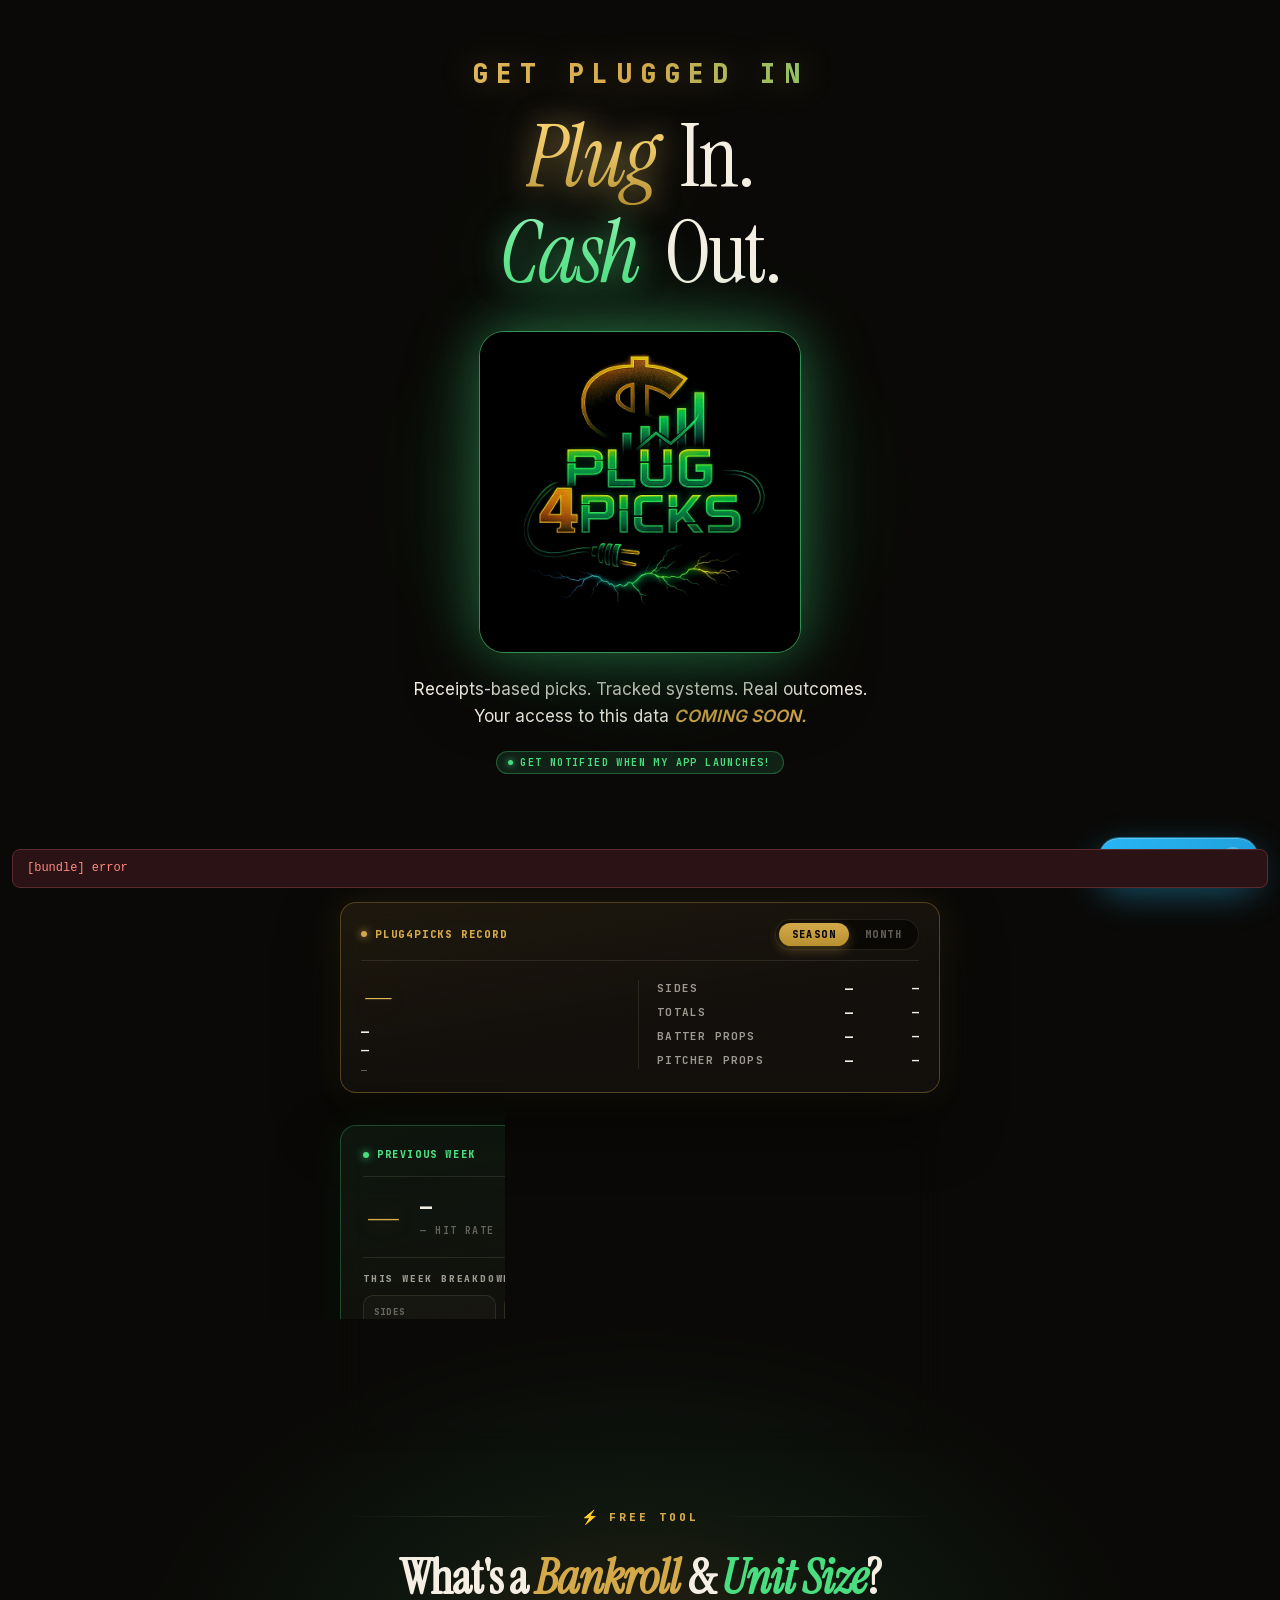
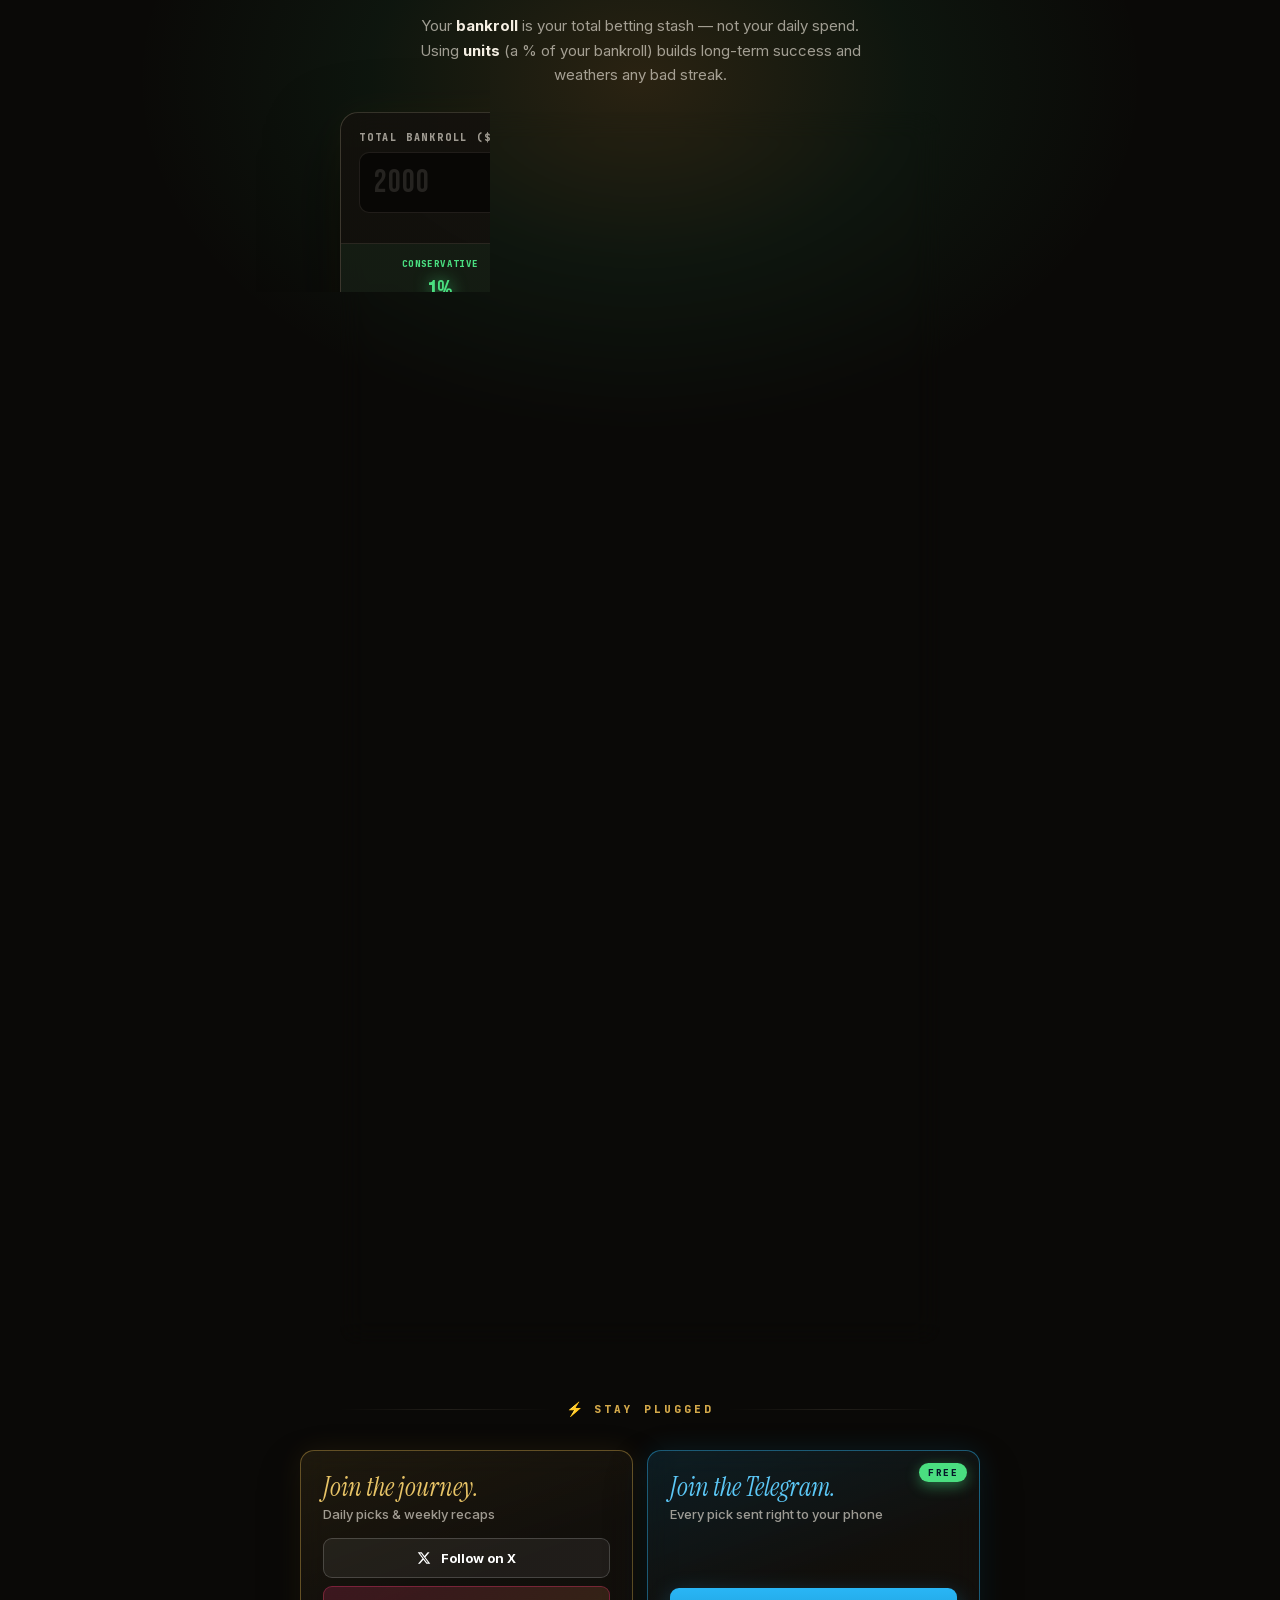
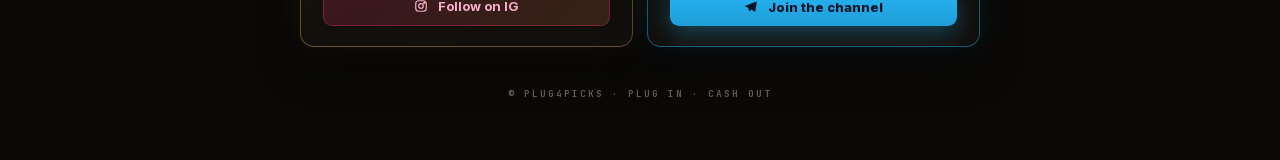
==== commit c802dd4f: "Update index-v2.html" ====
--- a/index-v2.html
+++ b/index-v2.html
@@ -181,14 +181,14 @@
 
   </script>
 
-  <script type="__bundler/manifest">{"ba97b943-4d8f-474c-82bc-b1c277616a1b":{"mime":"image/jpeg","compressed":false,"data":"/9j/4AAQSkZJRgABAQABLAEsAAD/[base64]/4Qp9aHR0cDovL25zLmFkb2JlLmNvbS94YXAvMS4wLwA8P3hwYWNrZXQgYmVnaW49Iu+7vyIgaWQ9Ilc1TTBNcENlaGlIenJlU3pOVGN6a2M5ZCI/[base64]/tAFxQaG90b3Nob3AgMy4wADhCSU0EBAAAAAAAIxwBWgADGyVHHAIAAAIAAhwCBQAFNCAtIDEcAlAABUtldmluADhCSU0EJQAAAAAAEPYBLsqeoupNXNtV0/430Pr/wAARCAYbBhsDASIAAhEBAxEB/8QAHwAAAQUBAQEBAQEAAAAAAAAAAAECAwQFBgcICQoL/[base64]/8QAHwEAAwEBAQEBAQEBAQAAAAAAAAECAwQFBgcICQoL/[base64]/9sAQwACAgICAgIDAgIDBAMDAwQFBAQEBAUHBQUFBQUHCAcHBwcHBwgICAgICAgICgoKCgoKCwsLCwsNDQ0NDQ0NDQ0N/9sAQwECAgIDAwMGAwMGDQkHCQ0NDQ0NDQ0NDQ0NDQ0NDQ0NDQ0NDQ0NDQ0NDQ0NDQ0NDQ0NDQ0NDQ0NDQ0NDQ0NDQ0N/90ABABi/[base64]/[base64]/[base64]/[base64]/[base64]/[base64]/[base64]/NVsexrP20e5p7KRQoroJNCnkk8u1GWVNzBiBzxxTf7Du41SQpuOcMlZ/WqXcv6tU7GDRXQTaFcxBpXX5d2Ao6ioZtLnjTy/KbePmB9QfWhYqm9mJ4eot0YxUgAkcHpSV0NvodxNGhILF8hVBxir40BmijjeMpIp+bg/Nz61EsbSjo2XHCVHsjj6cyspwwx3rvNT8OQQ6gkVsrKgjDHd+NUJNGxKk8knmRjhlPb/[base64]//W/n/[base64]/Ku4so5muNHupAENrqFqCAMHIlU814WPxST1Z7WDw75W4rod0nwK+NUAjib4ba2wCKfltJgGHY/6utOH4HfGyFdzfC/X2yeMWs46/9sq/o91Dx14gtbPQodKkiH2rT4ZSWRWYlgfUGqp8c+OlIR9QiBJ4Hkx8fpX8Z1vpJZk2/wDYYWv/ADz7n3FHh2o0pQnp8v8A5E/nUT4F/G5tzj4Ya8HK4LfZpx/7Sqay+C3xwiUp/wAKv16XnO4205/Xyq/oqPjXx2ZAg1FMHv5MfT8qbH488ckFUvI8g8nyUA/lXNL6SGYtW+o0/wDwOobx4eqJ35/y/wDkT+de4+Dnxu3kN8LtdBDZ5tZj/wC0qfL8HPjfdhg3wu1ws2M7bWbov/bKv6Jm8eeNycPdwg9BmJDn3+7Tv+E78aIMfbYg3ciJOP0pf8TH49Jf7BT/APBkwWQVtuf8v/kT+dcfBH43FEWL4Wa8pHcW0/8A8arSu/gx8ebiCOMfDDWo1XkH7PNv/Pyq/oSHxB8ZhMjUY2x1xEmP5U9vH3jLKsNSjZG4H7pOv5Vm/pG5i3f6jT/8DqFRyGstObT5f/In88g+CPx3niLTfDDXXJGA32eYMB6f6qsxvgD8chCYT8MNeKtnH+jzkgn/ALZ1/RcPHnjZlIOpome/kpx+lIvjT4hMjNHqEbBem6JBv+ny1VP6R2Z9MFT/APA6hM+H6j+KS/D/AORP5rfE3wP+LHh7w5davr3gLWNJ0+xQzXV7LDKqRxrySxMYGAPU15HqtlEsNrdWcAIKYYMcluvIGK/pO/aw17xBf/sgePrnVZwZZLCaFgEUZQq2RwPav56JjZjT7KNSEn+z4O4AjGSflz3r988K/[base64]/X/n/[base64]/DrXQWtrZSwyS3MbMYiAXHQE/hXDicQlojsoUGza0+3Eoi3r5IRsq4/iaus0poJLQzzgJcHUbYj0YCWPpWXY2yQmJd5nBGQMcKp/rXQahBZWv2OPTpvMWW4ti+RjYfOXjBr5HG1ed8nmfVYei40pS8n+R/RvqF5HFYeFncKiHS4MMOnKngd6ktNKl1G7/0WVQGyxdz8sYHUnvgVjajbRpongmV2MrJpcI5+63y8Vc0uBZI/EZdMgaVdNsPQEocYr/MyeHjLZ9X/AOlM/SKfuYdSj0X6l/7P4cWbyX8Z6UshJAXzDkEcEfdx1rVtNAtLmTda+KdJkY8Y80jd9eB2r8XdN8M+HbvRbjXLvTrq8EuoXUc6QNiWICZxvzg8DHp3rqG8ExaXdQySKHtLqL/R445BuUHqd2Su7Ga/Xa/hJhYK31yV9V8Ed1/28eg8rq8qaq7rsj9jk8Gzugkt/EOksAOf32RioG8HZcEeIdLyxxjzepr8c5vBWjWqW8vhG+vvMgLfbRJcKSVx0UAAkjnpmtGPw2niPUNPtPDElxZXGnEXNxeX1wphYjDbSo2nscjNc78JKPN7uNdvOna3r7z/AAM3lOISv7X/AMlR+vieE5BuH/CQaXGQcBTKP6inL4LIQtNr+loqdQZhwfWvx1j0HStb1fUdc1O+vro7hbulsHiijdBt3puU7h8vYnrUUHhbw4Jc3l/qZRmzdqZcbl7bcr06US8JaKVp4xp2V/3f4fEKOWV3qqv4I/YyPwpbCQIviLT7mSQHbFHIGdyozwAK5q6fy5JrVmDS2468jOOor86vgtZ6Bpn7SfgbStKt7sQXiXE4uZ5lZJIRC5jAAAOdw5r9GPGMbL4o1Aq+U3vkD6mvguLeFVkmKp0FUc1OHMm0o/aatZN9jl9nKGIdCcuayvtY8w/azYxfsd+M1HzedaOFX+6WRzX4G38TLpOmweWp8iD5U/ibJJ3E/jjrX7z/ALWE6v8AsaeLJYG25gkXn2Vxivw/vtNs7jTdKF7hZPsuEZOCGyT83Wv6R+j3P2WRVE/+f0v/AEiJ8ZmNLmr1F5fqzwzVrFbGzaa0lX/T2AliA+dUU59MVxFxI8j+WGZ44yQm7qBXqF/[base64]//Q/n/[base64]/Puar30uj20SWV5LGhQ7RvbnB9Qa87+2uedqevod/wDY/JG89PU4Sw01I9zopUSZK57irEHhxZGL5JUElkHRh9K65ZdCMi2xu1LEfII8Nn6dK37OTw7HG4U3bO3QrCCB/wCPVy1s0qxu1F6+TOuhlUJK11ocp9gnttNtzDGvlbidyj5lBx1PpW/aafE9l5KKh3kMTwu7/wCvXV+QlvbwXr6NqM9mqL5gEJA2dm4bvV6wtL6/gN1p3hbVJLV3JgZYCQQD0Bz1rxa+a3jzXsr73S+W+561PLowlq/wf+RyVrY3kCu6QBzGwL7T95PQelbl9pcM1vLqMipvlurZokjYARfvYxggd+vpXofhzwf8U5ZLiy0z4f6zcvc4PzW7/KuO3Xr1q7efCr4067aWlvpnw31a1gS6gaeYRSHbiRcseOleNVzrD865q0ElbXnhtv8AzHdDDU1Qk029HpZ+nY/brUMQ+DfBcUhDZ0uEKR/eC9a1vB0KXGjeJVmcvcNp86gj+6UbpWZ4s0+60fQPBWm3qPHJbWAikBX5twTkfWt3wNHHHHq7wNtSSwmz5nDZCnoOciv8+6klbmi92/8A0pn1f/MDf+tz8jPCuvxafoF7e3N6kNnpuqXYubeBgLi5i86TKYB3ZJx2PStnS9Lbw9Y2OiahHJe/2ru1C0kefCwIdw8reQQzHafl4PNed+Gv7FtzqDMsUWpXOuXcjLcthGjSaVd6g5Hpxit1bLSbXXDpV3f3B0HSZTOGlkbz45GXAC/MTt3N0zjnpX9h4ihBSnTV9Xfbf7vP7/[base64]/[base64]/18tjqPBMl/a/ti/D7w3eKbaXSrWSF4BwmRHJ0HAx71+l/ieW8HiPWSAjeXJKdvAJUk/wAq/Mv4YWV5b/tpfDw6o8t5eNp0rzXMowzZilxkZIzmv0m8RIw8TeII8EN5jurEnnluBX4v4u0orH4FL/nwv/S5HjUbvHVuZdf0ieQftaKsf7FniEwElZS5OT04kyPzr8Z7yze70O0FvHkrahgxGG3Zx1+lfuJ+0F4K8U/Eb9k7VvC3gjT31HU7oOI7aIFnfhwdoAOTk1+PGv8AwT/aE8N6dDNrnw61y1s0RYzL5EgUsOeDx2FfoPgfmWFp5NOjUrRjP20naUop25Y9G1fY+exiisRUcuun4s8HuNBeyiguZreWSVCUQyMch+/ykdKxLrSbhHea4REknxkYr13XTqWmXMd/4p8Oazpkflhd0kDFSeecMwFcvfX3hhrZbm5TUgJWHlyPbgJgdRnfX9D4XMqk0pR95PqtV6KzaPCq4Ok9meQT6Jbi8dwrPE0TKx3Yw/H6Vjto1xdXkuRiOJdw9GAxwDXqF7deFLuZRa6mluQMYlwo/Hk1TvdLEtiyaTf2128pAHkvk479BxX0NDNJxtz3XTVPQ8atl0W3y6210aPObtYfskn2GRFjkI3RsAHBz25z+lYs8TKiJ5bIB1Y8gk16lfeE7vzllWycxMo8ydVyBn26Vz11p11Y3SaaygWysGaU/[base64]/[base64]/Ow+dumegAr6R+Fv7NPxz+K12j+FfC72Nox4udQj8pQvrhyhP4V9leHP+CcIsYItV+M/jeHTo2ISSy0/PmFe2OJB1Nfm3EXijkmWzdLF4qKmvsx9+X3Rv8Ame7g8llK3JC/4f8AB/A/L6Sy03TY4XvLiJfmA8pclj0z0rodKsLy+nSx8M6Bfaq8rbk8uLgt7Hjjmv2b8I/sy/sgeAL9xbaBc+Krm2TcrX5VkdhngfImMYr3LSfHWm+HH+weAfCmm6TDGhMaxxjcg7jduxnNfk2bePGETcMuws6j7zahHydleVvuPqcJwti56uPL/Xd/5H45+HP2bP2ndZMNxoPw+mt7e5TczzbQCucZbL9K+ifDH/BOP4xXVqdb8ZeM9M0GK4/1tsCTJGD2GYmH619/ar4y8barp4j1HVZLVJWLMsbDhfQY7Vytzd6ZcRmDWr2Uxji3LPhZCOcHjoa/P8b4x8R4lKNCFOlfR2i5v5Obf5Ht0uFJOznL7nf8rHgfhT/gnz8ENFJufiH48udbkRtwghwEK++1ENeo6F+z1+x/4SFy9j4ak8URucfvGbZG/OBnzFNdTa3mmaJMt5bwIWnXy/KhBcbiMA8Z6E1JaJPNBeaFY2VyySypPO6wuBIz5bAJX+HJFfIY3jHiHGc1TE46q15Pkjb0jZfcd1PhzC0t9fN2+eu/4mlY6f8ABbQEju/CfwxsU8riLzQzN5npzIQR1ruE8a6Pa2itYeCdFUIP3sbQAsrelY1h4M8ea28a2mjSpHaY8ppHVCOPcj1rYs/hz8QbFzHNYRkOxcmeaP09NwPFfIYjHRk37Ss299Zt/wDtzLeGy6C5eZenN/wTRj+JX2q2hMfhzR4yzbDG0AwDwADx05psPjXxHJLJFHo2kW8cTH5Y4AB/wH5auR+AVlRjres6RYMG3lpJ0yp6/wB+svUbbwH4fXzNU+IGlQIMnMdwhz+RNcEKiqvlpwcvRSl/mc8p5bC+i/Fk8XjLxhORPbSWtsASpCxIGzngfcqnc+OvHUMbPbTxOMfvIljQbef938a5ifxz+ztYKsl54+hIB5ZCWy3qMKaot8UP2aLeLzZ/iA22RipMauWPGccRmuqlkuJnZxwk2v8Ar3P/ACK+sYJO/J/5KdPc61dawY5tfQ3c8Uf+jOO6kc5GQOlb3hTUl2ataNGIzFplzIo9fkzzXjl3+0D+yNpClZvGl8xXCI/ky4JPBAPk9q6PRP2gf2UoWc2HjGV5b2znhMk8UhVVkADf8sxzXbPhjOIwU1gqqjfT93L17Cr42g6bp04v7tj8sfDOmw+Ip30/U/s0emR6te3FzdKzCWILPJ68Y56V1Sa/b36a34mvN0ljbKLKyRkAa9QFf3gAHVcn0GFrhdDs/BN/Y3WkTanM099rt1LbeQrK0tu00pAYlTwcitOXxhe69q017hdIsdOAtbaQo3lwKMZJA6lskcetf1tWw8nUlo9H100v083t5W7mlCvalFt6tevTb0RoaG76bYprP2GG+lBEOl6hKx8zL/KwZAdvCn+7UXna1Bq154b0iwlnt9UEcuo+cV+zNcDJLAhtwXJPHHHasbUdN8L39wlzp2o3dtqdq6NbpD8sD5PLvlcDcPcHir81zo1oLlQupXVzJPA0sSOCLmbJ3CPC/cDdTyMEc1app6pXb6NPTXT7t/W5Dq23ei9Pn/XY2mudSa38zVLKwu7e0YWqWunbgRnu2/aeMckGqd1Fqmh2cMsjWmsJfOsQeFiZbSLduJYtjJBGO9YGn6hoGmzanrPiWTUbq/C7YrO3lREgjx0cMpzjAzg1VTQHvb6NPDtobfTLwfaY5ndWTevX5Qc4+Uj601h1d8y0/D8/y3BYrTT/AIP5f8Me0fCG9B/bO8IPBpbrZvBMLa6LFmuF8qT95gscA+wH0r9LPE9yr+M9YhaQIgkcN+Z5+tflT4C+INh4T+Mfhn41/Z59Qj8P281pqWnwkJ5TNE6DyQ45Xc/bNfaVt+3Z+zd4ge61TxD4R1DSmWXNzLOhcgknDHanfk1+O+J3DOa5hj8NicBhpVIwpKEuXW0ueTs03fVW201OGGNVHE1KlTVSvZ6eT8j2pfEd/ZSpY6NqMlrFEN6Ou0gN9CD1NdGnjvxkjotxqa3kIGPKuEQq3+1wtfO9t+1J+xpe3e6e+urI3JyNkEpUDsQBETzXf6Z8ZP2QddZYbHxlPDNL8q+bHJGR+LRDFflmM4UzehG9bL6qXd03/wAE7XmOAqOzjf5J/ieiJ478TWjG11HRdI1aN8t58kCkR452kbR/KopfiPvgAufBWiywvkKDbAZ9Mcd6ydLs/hZrsssnhL4iWCLkblnuFXJz3ztrrrrwNqd20T6Z4g0rViilY0tp0O7jp9815k3Toe7KDh6qUf8AIXNlk5WsvxR51d6T8CfElpJL44+GdoZ1yJFgQqCj8kjEgP1rzbxJ+zP+x74+0mXTdL8Oz+DZiwP222dmkA9g8jrj8K931Hwl4/08pc/2bN5ka7dsUiFSD+Jrk7i0ubIMdQ0a6QL87yFCdx9DgGvVy/iDMMM1LA4ypDW6SqSt9zbTCWVYCtqrfff8z4/1v/gmz4auriaX4Z/EyXasW9IL8KD5gzgHbERg8V4Bqn7D/wC1D4d+038WmWXiJAjjER5ZQDyPu8mv01a20a/sftlxMY7hzkW7ggsR2HHGOvNbel3+paebefS9TvLVgPuJKpj+TkgjB4P1r7zLvF/ifD3jWqxq/wCOC+68bP5nBU4Wo/8ALuTX3r+vuPwX8S+CvH/hEM/ivwRqdhJbHErJEGQenRj6V5kF0uabdcXP2R5M/urhGVgfT7tf0uWHxN8XQNcQ6vDZ6naSH5TJHubHPGc15r4m8Gfs9eP0uYviZ8PrJLm7HGoW0OZFH94EbsH8K+9yjx/cX7PMMC150p3/APJZ6/ieJi+FsUleFmv67Wf4M/nn1HQGvIIvLYMI3JXaR8wxXP3OihwFEWyR32vjsc9RX7QeKP8Agnd8E/Etn53wl8Yz6BqzuzqNSbMKoRwuFRDnPvXyd8Qv2GP2gPh9A11Z2lp4006PDyXumOocEckBWcsT+FfrmQ+LvD2PtTo4tRl/LUTpv737r/8AAj5nFZRWhJ+0ptfj/wAH8D8+Z9JuLKS4tFmA4BIP8QI+lZAsCbZp943q23y/4iPWvVdf0S406/eDX9LvdJvFfmO8iePG3pyVAINUTpVvezm9jVCCAH8sjpjrjmv1Ojmy5FJ9eulvvPGngneyPKKK6668Pu7uLfGEyRngsPauaNrIkvlTfu/[base64]//S/n/[base64]/SvRfCnhXVfFmtxeHfAOjT+ItYuH2fZ7dC4BJxnK5PH0rx8bm9OhzN7JXbbSS9W9EvU9HD5e5q8upw2neH1MCM+I5V53MMD867Pwv4a1nxfqaaJ4N0i617UWbCi1hZ0B/wBoqGGK/Sb4Vf8ABO15LODxb+0rr/8Awj8bDzItFtDiSWIH7shzEyNnPQHivt/w1r/gX4UaINE+CHhK0srO3YJBqc8avcSBsLlpWVnIx6sa/AOK/HDAYeUqGUx+s1e6fLTi/wDHvL0jp5n2OV8N4iv8EbLv/Wi/Fn57/DX/AIJ6fEzxBYR6n8ZdatPB2kyuGigV1aaQH7y7Q6lSRgdK+2/CPw9/ZY+DgtrHwN4WOu6rblUkvr2ISsZh1KsyHILcjniui8QNq3iS7il8SXL3Sv8API6TN5UJbnIAwo/+tWfax/absaJ4fh+33Kun2UQxjfnHJYryRn1zX4Dn3Hed52msfXcYa+5T9yHbW2svmz7/AC/hjC4eKqVXdr+t9/yO5n+IvxA8SSeTbSJpekxqUiWJPLP+7gEdK8+aC5vriMaxfCaZEJ3XDd+ehY8H2r1Zfhn4jMUerePNRtfDljG4ZTvwCduMEEKM9a8w8VfGn9ln4UyTW91qc3ivWomLxw22JVMnYMBJwpPtXx2Aw9TE1PYZZRdSXaEb/fLb53O5Y/C0E1Qjd/3V+v8AwR1tmZI9O0G3uLy+YNvfyWIIkGBzjiu5sfhJ49Flu+z29gsiEiS4uEXax9jivk7V/wBuL4u+I5pbb4beBtP8OJFBJKLi4QF5I4lLEgNCecD1r5b1rxX8R/GyDUviH441SO4uZjP9j0qeRBFFknDKkkeMgjHFff4Dw2ziur42cKC7X9pL/wABjovmzKWZYyUUqUEr9/6X6n6jz+CPA2gWMVx4/wDiJpdnPEjK8H2yIHliflHmf0ryvWfjt+yX4Ns8TXt94t1C2QiK3iieSJiPQgOB9a/OX+wfDM11H4jvVu9URZPKVL64kcBsHkhmbnjNVLddJtZL+W5itheM4SOOFVUckZxgDsa+owPhfhL82LxNSo+qio01fytzP8Tjq1cZN/vKtl5aH2f4g/4KDeDdD020uPCHwyWEySCCKa4UfI5IAyTEOcmqUv7c/wC0NI0lhpWgaPYSTqskLOI/uMMg9snBFfKFrfXeo2V7odjBar/ZzfaEt7pFJkdTnKsysTgrmmXl/quvzwRXEKeTDGj3U0LbWijUDzAuAMY9MivqKPAHDdO1sHFyW7nKUn3W7X/BOb6rC7c3daW/XXU9Q1X9oL9oi8uGe/8AHbwLJJtaKzdldHbnACyE4HrWBqHif463l9Pf6l8Q9anMoxaxxyzDEf8AexvOR1rmIJLcaFf6itojTGdIo5gN3lQ4++eOuR+tWLvWPE6azb6poMaXttH8sc6/NHcQgZZQuCqcZ6V69DKsLR0w1CnHp8EF+huoUI2k4/dcqzaHeXkZuvEXifVtQSWB5J/3kjqzopZlXk5B6ZrAt/Bvgi+axvbq3uLm0lilzbXWUJxjBRnHzEewrrV8ReGLe4utU8M3yQarftJs025bzYoww+ZEVyR8wOBhRWNqs99qFtaeL/EINhZ6DujNmq7WMkmCGAGOPkr1cP7eL0bintZW6bWXnpczq16Vmkk+/X736a2Mq28D/DC8mjghtrqOztnJuEKksAT03beBzWs3gPQtLujrEtlbnTYZiYtm1/3WzAD4/iyc80s7W1zolje2si3NtqZaRktmxPMFYjaQuCMYx1PSootS1XVjOLG6hnLMI5NNCKAsSgE5wM78d8Z960lVxU73qO3W7fz/AKZm6tKytFX6WGWvhjQPEGFmslTSY5WurfzFAa4JwSEYjlcKMYz1p2oaT8P7W5hPh+xGoQykl7RQGkt5UxuD4Bwue5A6VXubSzvfMEd1NYaZYqf7JZ3YAyqOYVyfn42j8elaQ1fUhfaXp0lrbWUtzaSGULGsTuxC4MjqobLZ75q+Wo/hm7a6Xt5/f+pHt43bcde/9f1YgttT0y3hudWsLeHRmjU+TJcKD5O3htgO3cSRnirGh6xd67HYa1Y2Z1PT5t6XenOhg86YBsSqGByBgdj061gprN8btL7xDBbXXms1tbBVUwW4U43SLt2k5XuOQa02e2vjqUdvr1vA1jGFuFhYQEKSP+PdUwCfm7be9VOiop3V333SW3rv1utTFYiT2dl22/r0syOaO6t9FuLnWJIxYz3JinhtgEuY3yOAwySBkcYqfR9Q1iQx6vo5aK00qOW2tbiVtsyKwCuWU4Zj8owe1YMq+E9E0W2vYdZN/LIy/Y9P3ebdyynGJZULEjcccZI4qe91tL/XdKtJ0nuJ44mm1CyjiFqluwCkZ8s/[base64]/pFRrxu0t1/X4lfTYNZ1GHT9W0myKwzQCIf89Cwz+82Yyc5/SrdtY3OrafqOk36B7hZkWaScbFkVSeMN/EPrWW2o6Z4uv8AU9fu9Xl0rTdPiBlvov8ARoWkJIEccaMqJuOB8uOtZVrrGky29nps+oS2cc8hnC3LHMqZBVvOZi53DpRLCTtdKz9Hp1366f5uwliop8t9H5rXpsbGoaXoto8EKaVb20FohL3RVWYMMdsA/hmo9Wh8H6ZptjfeKrK2E4VmZFRVknhJYBscnOcevStGNIoL+Lwl4a1AXaXTi5vbi8jV4Yz/AARiVi5wVbngdKSx8QWkkmoaz4o0631a3jb7NBEMb0YY5jAXlM89hWdp3Tk215Ozd9t9rl/WFZxVl+K09Dk7zwJ4LgsdM1N4J7X/AISBd9qYn2oI+oDEDAcYPvW/4b0bU/D0b6poHjHUdKtdKm2MwumDBnOF6MOhH41fmu/ENnG73X2WQaiim0hkRfLiiJ+9ANpCtjIwoH1qho17Fp2q3VrFpck0nkiKUyqZLRllBVnlLZVXUcjg4PetqlStVpuM5cy87SVvn5O3qZXpcyUo/hb8vvPUrf44/tG+Gk/tbw54/udZsgwDNcu80ansDmQgV6npP7c/7RPh23W28SRaTrNuBuYSRpHIwPYbmYmvmDTbW3huNQs7kNpVjZp9ojtSx8m8OMk7zgjk8YB4Na1pqniuC9i0R4bCGK3hZ2ubyGN/JhY5AdnQ5OSME89K+Zx3C2T4tuNfCUpebiou3rG2voaWpSV+Vr8dfmfaOl/t5+HEFja/Ev4Vz2l7fK0kc9uNxKEH5lCw+x716Non7SP7KHi6OCyttZ1DwzqDyHzILyJ4lDtjgswQEZr86X1Rz4aF74kutlx9oK6bczfeKjG5UU8bcZxj1qlqWmeGfE0lo1/FaNAibgxVY52kcDOSBnrjHNfLYvww4erO8Kc6O+sJtr5Kad/v7ijKvBfu6mun9Pp+B+yOneFdP114ovh/4r0bW45x5jxR3MTSjPQbRISM55puo6D4r0W4Wwv9IneM5JaBWmQAdgVGBnrX4yWfh2Dw1BO+h32p6Jq0MqvG9tdzIr2zZLNkOvIG3ivYvC/x7/aB8FESeEPGB1GHABTVkWTCdzmTzDgHjNfG4/wlxEZXwGLjJdqkXF/+BR5l9510s0xS0qJS/r5fkfoDLHoisV1G3YmaT545l8uVHPuwyB07Vu6fd6v4ekEeg6hPbQs5zHFIWUbec4XGc96+UfCf7dXiKSH/AIvH4CttR06F9s2taYgZmPdtqxouP+BV9IeDPih+zl8YDO/gfxR/ZuobQ8VnfuIHGc5wvmNmvi864QzvLoOWOw7dNbyi1OH3rb5pHbTzejU92rGz89f6+43fFEPgj4j6fPB8WvCuna5FJtiW7SONLpFQFc7irNk18v8Aiz9gL4BeLreZvhjrl/4U1OX5wl67PBkjpz5YAr62fwV4i0hFv7K3GsWrksLiD95GoH3ieMEmsrzrfUPNMrJFLIPmTgbFXg/jmuTJ+LM4yj/kVYqVNX2TvH5xd1+BnicmwOKu0l8v6/yPyL+KP7FPx8+F6G8h0uLxXpu0tFeaYBLJsGckpH5hHAr47lhsIdRltr+3ls7yMYe2vEMbo3PUOAevtX9Iekz+JdAlS58O6kzRouGS5lLwgHIxtYsp6+lcl498GfBX4nQf2V8XPB9qtztUnUdJiWCZ5G7kxLGTg89a/auGvHvFUmqWc0Odfz0/dl84PR/Jo+Vx/CU0/wDZ5XXb+tfzP5y7jQWSJ1nh273LrMPu8nOM1m3WgosirbHcFXL85BP1r9YPij/wTy8R26T6v+z3r0PibT4v9Il0m+bbcwqfmWNAPOZzjI5I6V+e/ifR9Q8JXkmjeNtHuPD2qQMVa1uUMYcjvuODj8K/ojhvj7L85hz5bWU31jtJesHr89V5nxuJyuVKTjVVrf1v/[base64]//0/5/6KKKACiiigAooooAKKKKACiiigAooooAKKKKACiiigAooooAKKKKACiiigAooooAKKKKACiiigAooooAKKKKACiiigAooooAKKKKACiiigAooooAKKKKACiiigAooooAKKKKACiiigAooooAKKKKACiiigAooooAKKKKACiiigAooooAKKKKACiitaw0qe7dcqQp/A/WoqVIwXNJlQg5O0StbWplmMb8Y5+tdzY6da2yQtdh9r5EcajMkxxxgD3r0D4cfC3xh8UvEsfhX4faTNql9MVRpguLeAerucKCBz1r9jPhF+y78Jv2eltNc+IMaeN/HbRhxvw1rYtGNwKDAwc5H3jX5Nx54m5bkNNRrNyqtaU4/E/N9IrzfyTPqcpyOtiJctKN/Pp/X4HxX+z/APsNeOvinBb+LfiU7eC/BKbbjdN8txdRfeBQYbgjrkg81+mPhf8A4V58KNJi8K/AjQLazTcFk1hk8yR3XIL7nLEFjz2FVdY17XfHVxFqmv3he1aSRbXToPkhjAIxvB/DvWZ59tpkcmheH4bq51KcE7bflEJ/Dtnjmv5L4r4yzXiGq/r07U1qqcbqCXeT3k+7enZH6pk/C+HwvvVven+H9fgWtQl1TxEZ9c1u8muZ9P8A9cJiBtyR90Dg8NW1pOnTayItJ8IRyzG5XEQKjYgHJLH6elXLnTPDHw90aTxn8btWTRbcMPL09XDyyHbnDKm8kn6V8ieO/wBuHxTrAm8Nfs/eHj4d0ZHEbajIALiQk43R/MCAeOq14mT8O5nnDccsp+5HRzbtTXlfq/KNzuxebQhajhlzPy2X+Z9j+IrH4c/CPSItQ+NPi6CxkfO3T4zn7QF6IPl3AnOOo618yeN/26JntX0L9nvwvFp2n26lZNav1Akhb1T5n3A8nkdq+J9avZfEmsHWviLqE2p6xDKXdr7c64Q5IUADk1Svb/TvEGl+Xqtp5NnJcBLMJweCQcn0J9a/WMi8LsuoctbM7159b6U1f+WCs5f9vP5Hl14zqtvETv5bL+vvOo8Ran8QPHGpPe+P/FF9rMFy3nYV/[base64]/Wn+ZvaxqcWqeI9Ve6dreG0lMG2JQGfBIGMdz+VP1F5I7a50SK1kjvby0/0SUnCqpUczEHqMjpnvXIjWY4NGhf7HcQapJOtpc3MhDLG0pCE4HPy5JFad3pfiI6HeaPbXsN5FpkiSRxrzNK8+X3Mc42gjpwea6VhFBpuyt+ltfv/AAOOeMbi1rr/AF/[base64]/wADnlio6yb21XT0/L8Td1NtV8RaxNa6LrVvZT7gGuioFtFERuKrhDhs47etac3ijQ7+70q71oi1t4onsby5thhDIAxEx6NkkgHjpXn1sLO51NNC8FJdJbsi3lxFqCl2WeNQpPyBcLycZrZ02/tJZ4/GeqSLpk1yrGO2eN2spXTI2hVBbBA9aqrgkoqLWi20tLXvo+2m6VjOGNbbaer+7T+vVl5rPSbSGHQ5dYGsQSF5Le8twfJt+OM5VWycehpl1bQW2qaXdDUGuooVKQtPws8pxuUbRu2gjHapF8Q3YmtPG+l6LFFrN/HLYmyix9hFs6bQyR7i6sA7EEt2FYWnS2klzcX9nF9oTT2EV5LIwE1rI2QfKU4JCkHGAegojQnrL79t3dei7X69riliF8K/Xbf+uxvSy6Wt7b6BPcJY3MshkN2mXto5WJKq5YEgYPPFaU8k0V+um6to8Euu2hP2PVIWIsSmM5bkFiQSMFSK4NdR/si+u9Nv/tN54e1Iq91KMCbBH8ORkH8Klvr+0jsRBoU013o7MNqyKXlSPoTlQBkfyq3hmrcut/Xr5q3pyshYq6d38v6++6OiudT0RrW0vb7QLmLVxcyXW+1CMZmQBhgM+AoIyMAVDqptbTSm8cG7XXW8Tu9vPaJ8l3pckZx84UIuCXOOW+7zVCXT/D+karY39rd3V8scPmWA3rkq4IbKlQeF5rmllWTxFd+IYIZF0mTEE0MfBkmOQQQf7xzzit6VGFvdvbzvrr8Ouq6PTtbYwq1pXV/w9N+x6RJqbQ3B8Ow6Emj/AG2zWOPULk7oELKv71/mcj/gK1yF5c2GnaL/AGHHG0uq21wu+/TLR3W7HCk/wAHuByKL2OUat9s8QWso0m5hCRQl1YRYAAGQSASBnBrQ8PX99p1wk2jSR39k0beTaXSndFGCSRn5QeQenrWahGELrXZ+r9dfu2NPayc/629P13NiSV4fEkkS6I+px2cHl3Ma4W0aY5GX+ZTnOMY70niHUmv4dLmvdK/sPVbeQRRCcD7O0GQFGQWOFHfrWFq3iCfWdDSbTb5dOsb24zeW3luSWBB+ZgMcHGKSSSa60i8tnvk19CqxW8UvHlE5A2Z2nI49azjQtyymrNadfn5a/[base64]/Pb527v8DfvNDvL3QtMhSVZNYgnMjW7yEJggZyQcjvkA4rfYxeE7L+y7q/[base64]/rt38jT6xLRL/AIH9fkbWjLp15cjTvtkRvyzvphuM/ZiAuWUYBOSoI5HWrbal4Y07Q5pNYjm/tS5uGgkgtQG+yeWRtY7j0kJwOvSuSuJrq1FtqE8MEdnJIY7IqDujI5wBnIGK3rEy2CXGt6TeCeymmhTU7WcZY3AbggcERqxOCfzrGeHi1d3t/Wl+n+ZosTPZb/1r/XQgj1O30vVrbVixvraQLDPFkkQE4CF84OWAJOMit6/GtaTfyx6hbwX0t4oa1jgLBQjYwhxg+9UbK5e+1zWPDTRaet7Nai4tXlBMbblyETDff+YAHOKwNJ1P7Cj68dV23Z3W6wsjtIjg7cBgNo6cZ7VMsO3ry9F876rbYX1i2l9P6udy92x1Q2IEdrf2EeXiyWhdmyPKA5BIznmsXU4tK8QNZx63Z/2XdWbHz5LcmK5wMbMiMhdhIPPXrVPT706Hod3pXnx3VxbzGXMqsZYnfAzkYGKXSfEEJs7m8tbwXWuW+EvFYEiWF+Cqjg/KNxz71isPKLc6d9Nnr/VtetyniE0oy69NP6ud/wCFviR8cPh1B53wt8U3BtBN5h0u+2yecFJwFLKx2t/vA19YaH+3jaXcaW/xo+G5s5xEFSfTycSsMAnmUdTk9K+G4b3T9Sul0+3s5o7idAsIuPlVQwG854Gc4289KsrqdhYhrLxAk8touYY54xm5Rj6tgrt69q+bzfhTKs0VsfhU5780bxn98bc3zTGnrzwk189D9Z/h944+BXxltRefD3xcllqEgDPpl2wR4jno3BHX0JrpPEmhazod35niK0W5tNoSG5t/mjkI9Dx6ivxpuNA8KQ2Q1G+hZBEdkd1auEmllP3WPrjI7dq9w+D/AO0d8Z/hUkmmrqg8ZaJCQs2kX4YyW8HQmIkoAWGRznpX5dnPhLKCliMmr3X8lTR/Ka0/8CS9T0aOZ4mk17T3v6+/8z9BEvrie1lltJ5LE2zoQsRwT1x9SPyrpdetvBnxG0pNG+J3hOy1y12AsxTZcuoGMh0KHP41574H+M/wG+MccFxZao/hDxDdOYf7HvztjDodud+3aQx5HzV6PrPhfxBoKss0fm2b4MV7B+83/Qru4/CvybGUcbluJVOvGVGrHbeL/wC3Wt/VNnqe1wWNjyta+f8AWp8FfFj/AIJ1WHiGOXxD+z7r32YtmaTQdQP+qPTZEQHJJ46t3r8zPHngHxf8PNWfw14+0W50PUYG8smdP3LdshgT1r+h2BkkfzopXjeFRmZcqx56kEVo+IG8I/EDw9P4Z+KugQeI9GQ+XHNIg85XPBfscrwRxX6xwj46Zxlzjh82j9YpLroqi+e0vSWr7nzOY8KJpywz+R/MFqOhvD5kpCgLtAccq+euK5q9shEd9vl48ZLeh7/rX67fHT9gHX9DSTxZ+z7cf8JDoTK00+iSuouIFPzMV3bAQvOAMmvzM1LQ54ry40jWbafTb6FmWS2uUMUibTgjDAZ9sda/rbhLjzLs7w/1jAVVNLdbSj/[base64]//1P5/[base64]/n0rCviI0lrubUaEqj0Kmn6DLM4knIWNeW3EKBj3NfYP7OX7KfxA/aFvnuNGK6N4Wtm8u/1y8GEVB18oMU3gYIO0nkV61+zT+xNrHxQhg+JHxdaXwz4At1E8ayFop79PvDAJQhJAOGDHAORX6Q6l4x08aNZ+FPh/ax6J4Ns8WBW1QKJR0BcqFyWAJLEk5r+dPEXxe+rSnluRyU660lK14U/LtKflsuvY+84c4WqYx89rQ79/wCu3XyINIPgD4GeDk+GfwWhSHegttR1lVxPNNncXEgALZwBnJ44rAuo5ILON9R1DdMS0UkvV5Cgyd3OcHPeqOpW8SzraJGtxcRkCO3h+UK56DK8twc8ivT/APhCfD3gPRh8SvjRqEOkWafOLWWTHmFeQoViuWJ4x3r+Yq0nKq6lWTnWqSu/tTnJ/j+h+uU44PK8OktPzf8AX3Ip+EvBGv8AjRI76JY9B0C3RjPfXJCD5By3zFcKeuegrzD4o/tefDj4PWM3hn4E2q+IvE5JS51Ro/Mt4HTgncAQ4J54YV8xfGv9qDxf8fdRuPC/gcy6B4O0/ckdra5hkuYF4LyMm0hWUZ25I5r51isdH0G01TR7aYQT3MInspgoKyuq4ZN2eTuNfqHDnhiqk44nPlro1RWy86klq31stD5bH42ti7SbtDt/n3f4HR+IvFXiLxnryeIvijqn9qy3WZ1WfJiibBHEbE4x0FUbXW410lfsRMTvMXjLD96EXBGzoQOOlZunrOumw2WqRxSyTMSsj4ZpcA8YI+QZHb0rKOovcwveR2zT3tmzB4wvliEYwCoX7wz7Cv16lgKaiqdNJRjokrKK9Fsv66mft1TStp+Z0T3l3qYa/mT7VLks8c4/g9QT0OKzNcjkGk2iTKVtWm8zMJ3bWycLhevWqd7qt/q+nWoKGO/[base64]/cPNZyWcMcZuLe5t1Itpp4wWVdo2o25gAfrWV/bd3H5PiO3Vo5biX/ToZeICVOB8h+UZGe1aSpN6Jaffvr/TOZVUtb6/1/Vi/Zan5unXt95/lyxXK28caKceWV3beD0J5PvVuXUNS8TanDqVhEtvNp8aoJo49sayZ4G4cZOcde9UL2X+yVit4BGtlqp33t2iCRIGPQAkYU49MVHd6Tp2mO+nHW3bTCRKq2zkF/RyysCSCOntQqUL8+19uvrt+RMq87cl9t/0/wCHNu2bUdN1G4u9ejBlkeSWSGb95Ebo8qGHTAfGD2rnZ47/AEuCHxd4aWa0v7+4khvkdy1vw5GEXgfNzjBNRXxtL+/RtX1wR25RY7ZnbAl7BpWzw/[base64]/DzfkcftpuMptbfevxNK18M6Pe+H47q70aSSRSbmO4trlUhBXDfvQFI5x0JFVYNds729svEOn2EdxeWBKurAeUoQjaMEYJwOxrnLOaSzubcpZ6hd6JcW/lzLFPLGnm4OGIU4wpILDsKvm4tLe0k8OAR2UbyJP5qNn5Rkj5+CeDzTnQkvibfbyT363IVZP4Vbv69OhqWer+NYra88TabdW11c38ptrkLHteFW5Ef3iduFB9OKvDX5INV/s60gW/sba28mO3ukyiSkkkwq3Tr2z3rnY1gGrXVj5y2VrexL5LeaUikwAGkWQY3NnI/TNZ+tT+Fra8Fz4Zmv7yNEEF1PPuQW8xPGz523dRzxwar6uqkuXl3XRfdf02QvrDhHmT/H8vzNiZPFdrpfm2+NNeORhJk7ZSGwCI+hAHtmoZL7SZLezl02OGG9tG3tdnDSXc+QdkijDNhhjPvXOXVt9gurS01LU7i6v4yGCGRpFYPwM5bvj0q8sVjPqc1xfvBbQxoxLKRH5cy9NgGAzZ6jjmtlRSWnrorX/wA/K5g613/wf6sddIZIBNa6leJePqqcOp2NZzEDAwSTtxn0qXRdW13R449L8JaXHDLaxsk8dyBMHDZy6n5QOvvXl5a/Iiv9R0u7fSzIVa/XcoZcnBJHAPpzXU6VF593d2sGt/Z1EfmxTzSbNyDHyh85J9qzrYTlh71n+Xbp+QU8Vd6afn+JBJoTaZqmlzXjXAv8ySqiE8qFyyquM7SARnpW+niZtHvY57iOBY9S84CHYCIXGPLdjnDEZyelczpesarZzf2tGzTuIjFDdXPzrHE4KsPmzj5ScVE+raFE32i1jkv50RleNhmMBxyVbJ5/DirdGU2o1FdJW/P7iI14xTcHb+vxOzTR3h060+0XUmq2WrtNNNDFLvMEkblQ5xu8sYJxkdDWfLqesvGtrAsFpBGMQzFP3jjOMK+R+OPeuN0FfskU11E89lpd2xS6zIxY7s/KhJBGfY1Zu9RiubZ9DtxLOSw+ySLk4PBPOeBjNKWFl7S17/Lb9Lr8hrEpxutPmdRc6prOmWVt4RaC0+yTTJcXTmHdh1IbYXzjB24I9DVG5u7G41J9TtLB4LgT+XbwWY2pHIDgPsUcrnBwPzqhF4nfQFv9DtXj1GfVYQsomAdbeUEk7XIYqTwO1Tw2MmpabBqelzSnW9JgYX1lHlHWKMfLKgU5kwASSQKtUHBXkrL879X+VyJVubRO/wCnp+Zt3t5Ml1PqAubeKcCMX4uk2wyAL0VGI+bHuec0zUrHQbm8bTrrWmuFjQEXivvjSU4YYAJwADjGa5qzn1TybfXzFHdQXBaNhcxrKY3zje8bgjjHepdX0S40qO3l0m80+/s9XXbcCEIfskmSctgHBwvt1qY0LNRcrP8Ay+X3A611e10ehafqfjCysnSC2stSsLuNrdbtwq3bRoC27klk9sjmsSe68QW/hqxXX7R5dN8+Uadchtl4jLt3qrkEsB8vAFc5BBd6bcS2cN/5c8cJEU8spEEwIIKqDlRgcjA60yTV7yO88Pi6S+kt9PV3j84Mbf7QQu4qCSpUsBnjkVEcL714pd+z2fn8v06FyxDtZt/0zS1nULeXSo9S8HSahpMzSBLuKecl5SuQznhcZIzyO9dK1prba9pt/pMrWM91CGuLeB8Q3SLx87D5WyQMiuMkN3qbi01WF4LzWJ3EMka/uGYsQg3cBBg8gCrAh1KwudR0J7tLhrfahuoJz9nsSQrHEg68Hnpyac6L5eVW6766PTfrb/htSY1dbvy8tVqd7cQXuqXUms39tHDbq2RChC26TJyNn8IzwMDrUL3co1C1vxbKb3XnNtOgHkwrsx98Hj+M9TXIJc6O99/Y+iz3Oo20iFsyTuLcvg4YPkgNkDjHNdHcGx17wqmj2jzQa/pgkl1IzkxoY0AMRjfJJdirZAA7V5zwzg0nt91l3av3t+B2/WVJe7v+v3dv1HxaPc22pXnhfUtCuJNesFe6guLZ+Y4G+ZXQhTvCqVwFNbukprLWD2unWdpK7g/aYTGJbgkH/WqoO5XA4zg1zGiazZ+JdG09Rrt1p/jC0aRYTIxQT2sbY8t5N+eQFCjByKSxs7q8uLi98MXhtL9MrPNJcMkj/wB7aueme+aWIpS1jPRr1tfv6PdWJp1ktY6r8f8Ah11OgF7a3dzFarcWs1zCSoZYtsl1x92Vsnn3Nbc19aaaLfXtN0ax07X41a1kiKpLbtFjaGbbhS5ycnNeeCGCBdPnv4lhtAGEk8HMu4g8kjBznvmtSKK4RY7AxvcrdfNYySMV80N03nnk8etctWhp7r/rqu3qjSNfudLZ6xrvi0XEkqRSXtr/AKlAnlJ5qcRhVJ+dOO3FTaZqd99rjtZ4zZajft5UjXx/0MSjoyI20D5RjrWCJNWubUHxXdx6Ff6fJiCOFRFi3jOC24bS7YA69a6C00/S/FUl1oeseJrFLm3i87Rp7qRYopZeDteTJweT69KxqUYxurK3ld/d0a6msK8mk76+en/BTK+qTRW89rtjiF5ZzGO7jKeZbs2MiSJBwM5A4Jp7app63U2r2l1LbanHMsV3DIpCSqWwuCcDBJORzxVCxhmsLEDUJY0e6mDTMp8950yFD2+7BKgjnbgYBq/stNH8W6hbXN3Z6tB9mMqSKVI8rDFN4AIWTj3Oe9YypKzT1svv118v6Rsqjevcm8S2ug67qVuuuW486dUFrLZkK8T8ZOQDjnHpXuvw0/aG/aA+FCfYtN1eLxXoFmQH07UW3T+SP4Y3dzyOnC185afLrN14msBY2gthMCyyXA+SNBjDcggjHOa0bS7sr7VZI9cu3sLixdpHkiGyGQKcYBBUHOc9K8zMMmoYzDrCYynGpTt8MlzW3WnWL800+panCTbej+4/V34X/tH/AAZ+Plz/AGXFI/gzxGFzNZX37mKRugVZHEasd3YV6RregeJPDNxNb6jCfKdRsu4lLIATjORkDP1r8S47IeIxi6VoLyY/urm3/dz7lOQVK4IHHUGvpn4Y/tU/GL4PynT/ABT5vjfwiB9nnt7lN95AT8pbeQ7tjIPJHSvxbiTwi5JSq5DL/uFN/wDpE/yUvvPSwmZ1aMdfej/Xz/NH6H6dc3ukTxzaZdPHI5QmaEnoOoOOx71xXxW+D/wV/aFspx8RNPi03xEyeXDr9qFik81RtTzTglgAO7DpXS/D7xB8OvjRpf8AbXwi1fF8F3XOjXLATQv1fjcxABzjio9RgkNy+j6lbqjxn54z8oLj3xX5JQq47Ksw5qU50K8O14yXr5femexUp4TMI2lq/wAT8ePjr+yL8VPgdFcTXtn/AMJR4ZYk22tacvmskXUGVEMjKO3zEV8WXOl297C0lo6ODyHxtZR2yvUZr+nLSvEOpWEclgrRzWOPLm0+5QXMM6+mJMjHtjtXyr8ef2Jfh98ZkufGPwYe38N+M2/eT6USIrG4bqVRR8qY5I2pz0r+l+BfHqCnHC8RWhJ/8vYr3b/34/Z9Vp3R8LnPCtWjHnpapf1/X5n4GXNqbaTy3Pb05z9KqV7N8T/[base64]//9X+f+iiigAooooAKKKKACiiigAooooAKKKKACiiigAooooAKKKKACiiigAooooAKKKKACiiigAooooAKKKKACiiigAooooAKKKKACiiigAooooAKKKKACiiigAooooAKKKKACiiigAooooAKKKKACiiigAooooAKKKKACiiigAooooAKKK1dMs/PmLSrlEUsc9OPWoqTUI8zLhBylyo1tG01I1N7eDaF5T1J9K/U79kX9lDSNa02D4+/HKL7P4bs8PpOkSAq948Y3LJIOPlyVK88kEEYrgP2KP2V734lanH8X/iIosfBXh6Xz44JlI+3SKOAg5yAWBz04r9JvHvjWfx94gtLLT8QaNZxGWCGJdkSgg/Kw/vYH0r+X/FnxKqrETyPKJ+/a1Son8C/kj/AHn1fTprt+kcJ8NSxbU6itBb+f8AXT7yLxP4ku/G9zHfGJrPw/D5cOn2C/u0UDhMqvG3AFcfIs8WrS6TpNr591cBYktIuY2LgfOP9odPxp8i3Wt31loEW+S6lf8Ac2ajIUZGCSBgZ+tdV8Rfib4R/Y98HSXN0sevfELWgHsNNX5zDgEBmxjag4yCwJJ44r+esJha1StDA4Km51Z6Riuvdt9lu5P7z9SxmYUMsw6j9yLHiPxR4B/ZR8MJrnjUjV/GGrKTY6ahDy7iCQWBIwBtPvX5g/Eb4leJfjRr8vij4i3c9xPEySRaVGxFlaxluAQNpJXnrmuT8U+IfEnizxZJ49+Ijy3Wsaq5kDKwYRKRgADnBGMY9Kyv7VOm2lxGtuZGLEKz9Qo556Hiv3/hPgmllMfrFR+0xMvin27xh2itr7v00Pia+KnWm62Id2/62Ne8vLS21B0ldoILqINGYFAyFH3T0ODnFY99daPfaWk+m+a97Zzh4bRx97Gc4PXBNUftNvb3Olakt19oSZszPGDtBOP3fI7dK0bm/u2Qmxt9t1aTG5a4YDasWSQuR7EV91Chyctt/wCkcssRzJk+tpbWFjFfsZLm5fDHyjkQN/cxkfX8ada3C3t3Nq907JcTRb51UAJtXJ4xjmuchlk0aaK40m+MranlrpJ/mCYJ+5gD+7UV5q82pXLXGmRiOBsxFh0yOoH1BxW/1Z2stu/6GLxavdr5fqag1fT9Wjtb2BXKx3DIkZ4MhJGCCDnAp9zNBq0NzryXCwXdm4ils3yqyomQMYHXC/rVTSdU042siWaJbz6O4uPKk4dypyVX67cVan8Q6lqVtdLqdhG1jeoZZGjG24iU9cAn39Kt0HGVoxsvPt+t0QsRFxu3v5f1YS5vNNFg7QRrpUKsG8gje0zY6gnd/OqS6hYRwyXM3m33nnfLasNqcdCMYI5FUdOvItQ3aNpThYUcXIe5BLxIo24JGBgn+dTN4hml1Rr/AFGOASStiHYrFH/2cjgfjWjw8k2ra/j/AJ/ic0sQmk7/AOX9fI02i/tCB7LRpntkuITezRTn5bcQguqoeT83I59Kq3epXep6LC2rv9n02QrH5aqokZk+XcOO/J61HqmuTi4knv4IFtZIvsyWlvn92SCu9jkjvnr2rn3vo7fTri7eE3FlaIA8DnKDA+8Mc549a0p0JSs7en9d9jGpiFd/1/SN0yrI4065uV0yK2TekU+SZ3/h7MM4NVdKYf28+meKNShsknQ/6SBmNI1BKjkdSRjp3q3DqVzHONDgs7a9t76z897qbJl0+LIGUww5z7N1rnY7nRrv7RZ6tBKLe3j8iz1AkHzGz1kA5wM54Arop0HytSW/pfff/gb/ACOepWtJW/4Hp/wf1J9lhe2l/Y6QouLi2l3ILjgTwg8vHj0UE9qyLrVdCuJbfSLae6e3XbJOEH7vev3kbnOMkir+li2gWDS5IheXNirTf2jDw7gj5Rg/wDbzx0NUbDWNaTUZ7nNnbWlxHLFLIyMyjPBI2k/MetdlOlFSdumq1/r1WxyTqXSv18h9tfPBe/ZtS09IrssFtlB5lU8qpyeMjnipLJUtfEN3aaqG0ySU/wCkzt8/2cHv82RjtVEwWuoW73V7OJrkSeWjrwip/f55yKz71NHsJhb3V3JqUUQPnugO7kYHUdjitY04ybS362/T/J9TKU5RSb2/r+tDo7vTrkJJpz6oBp9vdD+zpoz8moZYDGcDGQB6daoO91ql+9rbKtpJaMFnim+6vqQeSRxWdbXVrJpZ0cXjXKS/vUjlUl4RF8yhQADzjBqmRLqc0NjOwCXDKolBw6diP/11qqOtpdPL8f6+RjKr1j+ZuWtxZapcXMWr36WkmjxM1irfclbIJVcA5JJJ5q4+q+KdZjXUtVNu0rgywRoiojBQRlgqjnArjYrS2t7y90KKRrh1IaK4bgLgDKjIHc1oWl9fxWk9rG6SF/uyNncnTj07VVWhGOsfLft5evUmFaTXvf1/ww6wuma2HisAXmoXBeP7JzviCjPmHpx82Rz2qa61PSYNOisb3NzczzJO0yfwbjlk7DPODmqdvqWpWTRyQ+Ws4+XD/cJbjnnvWbqt/cW+m3U8hjM/mqQicqp53HPsfetY0uee3XTX7l6IxlVstzrr/XVkgudBluJoLIoslvaxqCPP2jaXLcgEEng1R0jVJ00+KC+iF/FDmO4IAXyVPQ5GCTkio9Xujcz2GoamoNtcW64ni480qAOQefl6dKo2lxJfgpCWitIzmZR8rEf3jn8KyVFKnZr/AIfYp1Xz3TNuS7gCzWVmr26RYMRfkTR54OOetV2uZY7pIbl1tLJovMkVFGWcDIGSM8n3p0VvYRXK38jtfWGdpaPqrDoDntnFLqWry3cj2U0SCyRDIgi/2RkKeT171nGHvWS0/r8SpT93VkcElrBHZtK0l3b35k22w6eYr4XOMY4966KzM1pqkV/Zzw293AhVdNIztXB5JIJ7+tcZbXQntIIdBaa5u5pd11Aq5KIpIATj0xnrU0+pXsks/wDZu0zkCLEoIKeuTx3q6uHbfL67/r/n1Jp1klc2FttQ1YXFho93FHfXuZ5FkQfI0Xztg7ScYFT3t/LKNLXw7qMA1eVJLe+uSSu4KANmAuCG5A4zWdpVv4oss20YS3vZY3aOaI53R4Oc8ngjNULWWw1Gwmu7oJBqelSxgogKGYZPzHd2GOfrRGnrrZpfPfTXy2/UHU000b/rTzOg00xCdLTS0u5NYYSL9nAU28k4bCg5OQp74FVrWSCK1hs9WzY3CzHz4Y+fNfnhs9O3T0qtpWo3Nl4jj163mic2gFx5BPysFwSG7nPsakY29/eXtxqF4sLSH7SsZBYdhhcA8/jWU4O9n6+d+xcZ6XRs2sk1vDf6s9hJcWdiAtwH6YkOwFTn+EnPaq0V14n0zTEtZpo20q/LPayEBpokb0yMdCO9UdI8T6umj6hpAuXuNI1XDtEcHLKQ3pxjA61BHduum293Yyh7e2Z4Zo4wd0anA+bP9KlUZRvFxW/6fg7jdVOzT/r/ACsXRcapp+nS3nhq4YJZuryPdgEK/J3J97pzXRo2pWWi6hDqOoWd1oVyVuXa0yZDLgDOSqk+hGcVy95Lqkml2qSKTABK9j5JB8192drdec8c4pRrNydOhuIbK3057JDDcQMGAlZmzlwT1we1EqTklot/K/399PlcFVSfyOiHiGytoLa01I7rXVImLQ2CAtEADsJZgpB3AZwaYbHV00G0STWbQo0rmOHJ+0FRjHmnb/U96rNfRadEmgFIjbTnz5bu2+8u3kIpYnuvPHQ1SFjYPcL4wvdRNnpl672zQxH96xj7spBxndycAVkqK6K3yvd9PR/5FKo+v+R20l1q+qC00eSGAXd28ccVyUEYjVBt4ZQDg8ZzTLuCySW9ma4eO80+PKtFjy5JBgYOcZGD6Vz9skniC6t9BknmmgTfPaFSFkMSnkbiAueRUt1fKlzp17e2sj2lrMY1hGBvQBgfMz33fSuD6v7yS/r/AIfa3Q29vdNm7LqGpm1srm3tIrl5XIe1UnbjH+s/zxxTrnUDqcsMOprJb/YG58s4JU8ADn24rDsNGtpZri0sL2Ta8gZ2dgIsEjEa8A5Bq/rk9rNe/ZtKtZba+0Tb9pmmIfzcnCgbOpyp/Os3QhzcsV8/69bDVWVrs1ojY+KNKvbt0ufs2mlkxwZEU5yx3Hk8dM1Z1axk1SHTtH023gWPUisdvez5VosA5Py5HUHtVC/gtr13jVpNMM1uks1sCCrgrl5DjPUnOCe9SPPqmk3OkzaNcDUlQ/uoJFIK9c5yFBH0rmUbSTg+7Sfp39TbmuveOgh1IQSOutzxl9AQWuk3UIzDMGOH6gZAV2PI7VFY2F9De6qlhe2lzYWsS3Qv1yXmc7iIsMoHVQOneuYEHiFwES7DpJcFghH7uBsclO+B+NbN1Pcajdy24vY3ks4trXdp8v2l2yCpDfT0HWs3SSuk1r9y/p3+9uxvCre17/1/X4F6OddUEF1deda3F0u24C48tEGAGBzkcdRWfqMZ/tKHw8mow3FjE6maYDhQw3YLbcnrVKaSHT4LfTLWSSSDzEnlk44lPLKTjgKSRV63vn8OPOjRjUo5hm3dWX93I3I6kHjn2rP2Vm3H5f0+xXPf4jXOsJLNHDptjH9ltvk/tBndTOo/hUA4Bz7Cr0DwC8e+aaO0jLeYbUO7MM/w4bOfTrWAr30NhFFLZwmAtvuTGdzwsehOCc9umao3d7pO82d7K9zOWEkVzbgjbGTwjAjI6Ht3rCWFU3aK0+/+v6sdUMRy6s61b/xPoev2njLwhqMnhzW4HDW/2Y4jkQEFfNU5U5wM8Gv0C+EH7a/g3x5bweAv2gIo9A11pBFHrUQAt5jyAznghjx0XFfnPY3C6gfsVv5s626mXDkBdp5PJxyv1r1n4J/Aqx+N2rNretyvYeD9Kl33zkfPdSxnAihIB6jPPTjrXxfF/D+TY7AylnUeVU1pOOk432Sf2r9Iu69DppSqVKieH+L1/E/XHWvDl54f8q4tJo9R0u4jElvNDhjtPQ5wOtYj2EwlhuLWKZdRZo+F+XBLdeDWH4TuV8OabFcQwNBo1ivk6dZk7sr0G7k9yWq98SfizoHwE+HV38VPFjLe31yrJpVjEdr3Nw4AV9rc7FLBj0OAa/k+GW4qtjIYDBr2k5y5Y9G29r/rrY+rxmKeEoc1Z3t17/11PnD/AIKH+MfhhpPwxtPCvj6xg1jx7eru05oflntEwMNKylSeowDuHBr8EdRkztjHGANwPUnFesfErx74m+JfirVfHvjO5a51PUneUhjkQRMSUijz0VQcDqcCvH7uUPhPLRSADuXqc1/[base64]/9b+f+iiigAooooAKKKKACiiigAooooAKKKKACiiigAooooAKKKKACiiigAooooAKKKKACiiigAooooAKKKKACiiigAooooAKKKKACiiigAooooAKKKKACiiigAooooAKKKKACiiigAooooAKKKKACiiigAooooAKKKKACiiigAooooAfGhlkWNerHAr6w/Zg/Z2134+/EqPwvaTG30O0VbjWL48RxQLt3LvyBuORhc5xXzz4Z8P3/iHUbPR9EhNzqWpzpaWsAPzNLIdq7cZPU1/Qf8ADrwZpP7MnwUs/hpbxxxeKNahFzrt2oDOokywBbqNqsAfpX494uceyyLL1h8E/wDaat4wX8q+1P8A7d6d2fU8M5JPHYmMbXXX+vz/AOCdT4x8Q2ttpNr8OfA0cNh4d8NoloqJhEcLydh4ByWzxXEb1UXjxRSIJdqW8MbcmUnG7aBkjkVzVlcqCPMha6so1JuFGQ788eWerHOK9asr7wZ8HvA118fPiM7xRSq/9j6ZNy88jD90ArHqWYA4BwOa/jr2E4NU6ac6k3ZLeUpSf5vd9kfvteeHyvC7WS/Fmdr3xB0T9l/4fnx14yjS/wDGOsZh0SxVMzmQ8KXHzErllzwK/KYeMvFvjr4j6t4v8dTCfXdQBkEkwLLCnGyJMnjauBjPan+PfiD4u+K/iq5+J/j+V0eWcnTbPeSljATlAq8ANtxzgHiuT0jVNT1PVLi1HkKoBmW6fAYbcdsc9fWv6F4M4Jhk+HqVK1pYiovfl0X9yH91df5n5H5tiMXUr4lYmt12Xl/[base64]/rfz/Ax9tpbYHge806e+0u2I/s6UIkQ4DKwGQD0f73aq801/pt4NH060CC5jjlAlHMbu2Bxwcgjml1nUYrfSY9KsZJFYzbmMeQYhjqSDz/[base64]/cWr6/tE8RxaZdN9nt2gzJMo8t39mzyRmrmhfabiBtKVYItMDm5kWRQHC4+8jkgDOPSqkGpJ4hEr7Lae/i/hnVYh5a8AA4OT0NZX2vTLqG5a8u5bCdkWNI9mUkbd91SSMKOvAqvYtx5LWa36/Oxn7VJ89/0+Rq2Asrq41Wy0eVZF2vOFlQvuhAJJ7cgDOax9VkhH2MWIlGkzQsLw7/kkYYGF4+Xv1zSxTwWcAIlQXgjNuptgASrjaQ+3HGOuajnS5h0h/D5iSdZgZ1MD7zFs65wOOW6VvThyzuvx/F/qjmnU5o2/r0/zNCzk82+Npp1nMGSAhp4zu2xkg/[base64]/wCkITtB4x04xxXXCjZrn2a+fz8zmlVuny9/6sEV9bWF4lvPG5/ebzEikpxwcgA4q9ba6mkalLqdlHHJHz5iTxExNx0CnHI61Ru54dPEcQuopHueWusgr9M9jVPQYlvY5LrXJFTTVkKmQNgvJjjavfnHet/YRcHOS0/P0MPayUlFGrYXEK3Nz4vImjvZ1kNsFJVQrA57cDB4qjYwNPcpczlv9L6v12yN3/OrMeoyrHcWV4iyKu0QiPjCqeBgDjPerPh7Rta8ZXKeGPBWmX2s6xNIJFt7RGfyyp4GFzkc88VM58qlObsl1vol69EgSu0lv+pno1958kN/IJXztyBghRwCTz2re1W+t73T4bG2ihthpyhZ5ogIjOCerN/Ecn9K+o/Dn7Cnx18QRw6/4nn0zwrYOP3jX1wI5l28EMjqv5Zr2HRP2RP2fvAxjT4l+JrzxbfPiSWz0l2WJEzgZaKT19q+KzDj3IMPK3t+ea6U1zeuukfxPZwuSY6t7sIffp/wT8ztXu9OeaKztg8rKFysX7zcPT5Qea7rSPhX8Utd0xp9C8GapdWUoJjY2c2G91Gzn8K/U/RLv4O/Dq6uofh/8PLO6MhdY5dURZ2ijIwp/eRv8wrsfCvxM8cf8J74eayuxBarcwLJYWyBYvKLLnaq4GMdeK+VxvitUULYLDba3nLf5R2+bPfpcEVGnKrUs/Jf5n4owT3ohk0vWVlW505mgW3miZfJJJJXaeQc0tvvuI5YX+0mPAFw6KxCR5HDYHHPrXp3xwvWufjT4ynUCMS35bYqBOSOuBXlTatdRwXlhFHMm8AyyIxAZePvY6jPrX6zga8sTQp11G3Ooyt2uk+3mfDVo+ynKm3s2vuI7q+OlS/YtCkmTT9wDrzh3J7nGD2rQtdkd1MlrljPETNHu3YbHUEfyrLlW6GkB4JUESlc7gMkZHIqh8s6SNZSmMALvlU4+vIr0fZqUfwb/wAzm9o0zq9K1nxF4dng13SJFhntdwSSJSDjP8QBycVCt3bXKxzXcxzf5a5YcuGJOcdx0rMSSZoGa0uh5QiKs/[base64]/nVLmlbn2X4+QcyV7HVa/d6RarLaeE7c2sWpYZRLyIphywU4UKCBjFUNDu7yK4l0rTpoY57i3K3kTjYGZQedxIB5zVP7ReX1vctOsbRo/m70AKE8fcPbp2q9JPpD3GmazPGt1DCg+0CE7HkUgZQleQevPWseVRg4SV/x16F813zIZo0zWWkxCS4eCayvGwnmcNudjuQdsevPWpYryfxJ4ivNUvSl7aIAJtyYjUgAAsCfmOKyJY7fUTKLcBQ7SSwRs3zomcquepOCKltHs47O7sy81sZQNqhSFkxgHJzzzVSim5T+0/wuyFN6R6G0kdiiJHAsf2CPLBwQm2T/AHTzjGKupc6KkEN3dW8TSK7b0dPlmifHOD1OM81iwiM20ukNAqiVBmd24Ug5yOMHOKuWhttTtV0LUFjtb21QtbXUj/uplUfdGRgZA4A9a5pUr63f/A7/AOZpGfQ3o9URza2Vq6WsPmFrGSPiSJyc4Ldkz1HHTrULT6hqM8mo3V+GMcgWSHpEcDG7Zn5vrXOWT3smjQaLBaxvqBu2VZCf4Xc9Djp0rqRDeX13NazPaRvpkXDIFQSucHYcD5m5781z1aSpt2t1/r5mkajkLcSLcSRXGhLLfWcUhZ7a2Bby3x97Cg4HTtT7G6OJru6u7qK5eR22gMj7xzhsjLBjwDWRpetPaanCmn21xpMnllL1IwUy3OOmMjpU4MEc+LmSUyyO26QZkJz90YJ+XnvWdSly+41/mUql/eTOstDcarrMFoqXNrd3SKn+lkxhiQAFLuFGx/yxV8Tzwi88PanqUlpq9k26xufIdokXunmg7cZPXIFcldXVxdWjt4hvbl5rdSbcRIS6qn3AxDA4AxT4L/SfsdrdaxcXjiQERhQ0qu2ThHJbjPXvXJ9Wvqlf011369PKxsqtjYe9u444rON2kaJjIsqnMbqw2kAdh+NOltoLe3tmsbN4BJIJbi6i5Yu+N65A4A/rWVDd37LHZxiO2uLqQ+XAQCqJjoHxnt0xVy0S5zc6Nqd0YIoHJmkhYsF9QRkdcYrKdJx1/r/gmsalzXFxpVtdI87Ti1mlVZ4HbzlmizzhgMKSPXNS2Y02ynv/ACWhkjvIzHbl48Jb5IwNxON2B14rNuZbqeXzmt1g0S2jA3gZZ0UcvnHVgM4zTIYo73yFmeOWyfMjwxYEiqDgFgORkVhKl7ur0/[base64]/w9F9lsLNYi0MXMSNs/eMNvG92JYn1Jrh/B/h/QfCljFpWgxCBdPhWF22BN8IGGmyPvSSgbgeoPc1694O0u21C6vDeTiw0Czj+0319K/wAscYAJ3Oe5B7mv5n8QOL6mZT9jR92lHZdW+77t9PWy8/0LA5fTwFF1ausrav8ARf1qdBNqPhnwb4b1D4h+N50s/DOhRlzFKQzXLcYSFeuSzDoD3NfhJ+0V8fte+PfxEfxResdP0K23Jouklsx2dtztJHAMhBwSAOg4r1X9sf8AaOX44+K/+EU8HyS2ngPw0xgtURihv5VzmWQD/eIAy3QGvhO9meaExRKqruIBflmUdACecV+2eDfhisqpf2tmUf8Aaqi0T/5dxfT/[base64]/1/5/6KKKACiiigAooooAKKKKACiiigAooooAKKKKACiiigAooooAKKKKACiiigAooooAKKKKACiiigAooooAKKKKACiiigAooooAKKKKACiiigAooooAKKKKACiiigAooooAKKKKACiiigAooooAKKKKACiiigAooooAKKKKACrFrEs0yq5wo5b6Cq/1rvvBnhq88T6zpnhnSwzXWt3sFnGUGSolkVSx9gGzXNi8RGjTc5OyXXt3fyNaNNzmoo/Sb/gn78ErG5urn9o3xlABofh1mh0qEjia7QnDjOOUZB3719i6jql7rXiWbxTqLi8ubiYkSt/qxbc4jZeg7dB2rofEPh7T/[base64]/ALfrx97WNJdltKfq9VHyu+x8xxJmkcViuVfBEuWviENqaWpAMThcR/eWPf6k+lELvYeIVtZoC00uQko4T5uQMDj9KpW/[base64]/MRlgM56YNZpu7eC01KyuFLXN3avLaFRk27nHX2BPvVKeK/mv5GDC0dgjvOcjZv5LMPb6VJbtcxm6uXvDeFIyjXBGNye3A449K1jTsrvUxnUbdloRSbokeXSpjM6ou4ygAyDjOAMjg1FNeT6hqLi9uAhe2yFAyy9cKMj1qG1iVT9uRi9sgw8eOvOcAdcVL9ql1Odmt44on3fLJgjYo7f/AK63sk9jBy03JLa+DafYWjPtMc/[base64]/pVd7iG6aSK+LvEZAokHGDnkn6VFdz3Gm2Jj05SYncxJP/GWYnG09K0hSu7Pd/d/XkZyqWV+hbnD2lzNbyTx307r5kYVj8inqvAHestRo9rp5gMjmaX94kYOUVjwd2T6VQ8kpbG+jyZ1+V3BwMe+e/wBK3HtRJbWwuiiR7C6SY+djg/L/AJFb8qj1/pGHO30My803UdGsrd71wbS5dXWaDnCZBIPTkilaL7NPHdwCS4snOHEhwSD7A+lJZvqiQTReYDHe/K9tICWjVeVPoOv6VkX9td2ieZdyqViZQkanLEHptxx09a6Yq75W1f8AMybVrpGw0kkRFsEikts8beSA3POR2rX0Tw/r3im/Pg/wZp02qXjyKI4YF3gE45OenFfQnwC/ZT8V/GrTZ/E2ryHw54Qs3Hm3Nx8k1xxkiMEHPfnbjivvjwa3gj4PafN4R+EejqNTZMT6rKv+ls3fDEhNpA9M1+bcUeIWDy2UsLhF7WvHdL4YvvJ/ovvR9Tk3DdfGr2kvdh36/I+Z/A37GkPgk2/if4+3y28JYTJo9sxM0uz5tjE7SAehw3SvrDSviNpfhd49N+Cfhqy8MIqh5pVjE0skfXJklDupA9DXBtq2saneTXmotJPeRMxkW4YFeOpB4HH/AOqpdPi1TxFqtpb+HLeW4uLp/JbyUKqpcgY3OAoB75NfiWd5xjs2bqZpPmS+ynaC/wC3dvm7n6JgskweDgko/Ni3/wDbevyXs3iTVpZMSeb5jSsqqDyQqjCnk9xUcQMlvf7LdUZwsYm6tCAQ24+x6d+tdV4+sfhP8Gxa2/xs8YrKZnWS207TmDyqpHz+YQjL8rcda+fviH+278PNJSLw38FfB9rdRfLDdarqu5mYM2NyCN14wR1WnlWRZlmah/Z+HlKD+1blgl5N2T+QsTxDgcL8cl8t/uO8R75b9Y9JuUmM2UyoDZzwQMivW/Agmh+InhJGtJA0d7HAJto2ySM6hlbnopGDxmuU8Q2EUGneD9T08xw3N/psOoSy23CnzVySA2Tjj61P8N3nT4neFZpZ5pIp9XU/MygM3mrjA68968vExcqUmtLJ/hc9mpUU6LnHsfmL8b3tbD4z+NEhgcoNTkJSQ8g5O7nOcZ6e1eVpqC+ZLDbxkPMMAdQE/H3r039oeQv8bvGvnxmAnUZPlHoCcevWvDJ7u7Dl4mYRjCkLxge2a/rXh+j7TLcPJ7uEP/SUfz9jp2xFRf3n+Z0kzg6cljdcQsQcr1CiqqWv2B0vbMNJav8AKIeCSR/e+tUIJPtIeGFzIRyI27+o/AVYt5rSPbapuQvIFkVu2Tzj3HavY9nKKcfwOTmuWft+jg3d+PNt5TtjWAgeXnHJPPqKrpOWeCCGYR25Uh2I6Hk88VFOxVJ4p1BgiccSD5uenSobiR5WlEC4CgPz07CrUE/68iXI7PwbZ6brXjPw9oN47y2t9q9nbTqvR42mQMOxGQSOK/UD4t/s7fs42HjXU/D1roOoabNAiiBrBjIMnOWPmSjA4r8sfAtzJbeM/B2oCbDDXbI7R1VRPH7V+wPxm0t7P4t65eQOzLqNvb3S7HHG4MxJz356V+QeI+NxeExmH+rVpQTjPZtXalFa2t0PvODsLh8RCqq8E7Nbq/c+apf2LvhpqTLJo3j26tI5cLLBexxq8bHsMBuPxrynxF+x18VNK2T6NrOk67FJN5FvbW0jmeQYJGV8tV7etfV8c8MkQWJ2ePcFdZP7x7nGOKSPUZ9MP2qyZow8nyyo2RE4HXBOcYr4/C8d59Rfv1VPylFfmrM+qr8I5ZUXux5X5Nn5/wDin4TfFr4dKIPGXhPUNMjVvlAQMhHr1PWuAbWLaNPsixbJncq0ZXDY9GB4Hviv1ji8deNLSCRRq76hbyOswmlQM0pJGVAZeBgdwK5nxbpXww8Z6FJ/wlfhK2l1K7vFle6sAUvQu7L43NsGR1yPpX02B8R3zKOPofOD/SX+Z4GL4JaV8PU+9fqv8j8wY08uPMcO1wT8gOcZ9+tV5PPS03XkZgKHKbujfQ8mv0C8Q/sXfDvxArXvwq+IMOmkxK82naqGEglZQQissYTI5B5xXyd8RfgD8ZvhKIpvFOkSz2E5PkXtqyXCsOcEiNnIBA7gV9xlHFeVZhJQoVlzv7Mrxl8r6P5NnyePyTGYS/tIO3dao8rupLmOyivIpFdpWCuW6pn0HSteaa9M1vpd3IjWpQGORACxPrnGR24rKiut8UtpuV7luzqUePn/AGsCp0ikM0E1ojeZbj99kjGe+K+gkls13/4B5abudWotY1uNVs9UhiudLCK0Nz8hmLjKmPaDkrjBzjk1RlzfxT6dZ4muZ8TZQkbpeO454FUrYpYmbX7aF7yN90VzG+CgJ6EAYORg1X0zUb/R7nT9b0pfLv7SZnEpGRtbd8pH0NYKj9qL1X59n8/zLc+51MEsupWqSI9ubqBNkwLNlfc8ZNRWf2NQNPur9p5DvYOqjasgGUAPB5b1qhpGozaVrX/CTW0aS/a98d4kgPlKzqRkDg8ZBppttShjlNs/nxXcoRSuCvynoO461zzpJSaT0/Xt8vxNFO6uWor65lleBv3k8gMO1e7dOvtU5W0XTYHlWRruJysi4GzHPPXgj2FRpaWYjEE8LQKXy8TfeaRejZH496ZFNNdLdg4ec4AZuqIAB8tZyS+yUm+pq2cFy9li+cTRowZZlOGVfcjBBqzcal/aO9dKgW0S1xmaUkmcHjLA5H/66yrKztFhuEilWO58vcPM3EHBzxjp+NWrK/1DUrOMJcJJKuUMeMDYnOOgrnnDVz/4H4G0J6WNHZDbQNbNdTSG5UOAoBQMRyAD2yadpyQTSrbwkC8ZgpKk7ZFx+hHAxS2X2qK4jgt5I47gguS3K7euPqKsaRZX2veILXwh4fs/tOo6nJtVU4SN8/6xiSNoHue9cdSVoybfS9/Jbt+R0U1eSSXkdBpnhfxN4l8WWnguBfM1O4PzzQj5bePBO9uAB0x0r9Gvh34B0DwR4bXw5oTpd6rE6vfysTm5lyN0u7qYwRuA6deKZ8Mfhfp/ww0GK0nKz6veYee8kw0k8x4wMdFAA6gcivVtM0LXNa1JNKt7YtqUj7WwRnZ+f3etfzxx1xv9abwuHdqUflzPv6dl+p+n5Hk8cHH29b4vyXb/ADZ13hfw5e+KtQi0uGNZ3ZlFxcxcIiDoW6DGK+Lv25f2k9JeBv2fPhJL5WlWhUeIdVt25mkA5hRs8r8x3ZxgjAr1v9rf9omx+BHhF/gx8NJ1l8Z65bqNWuoDlNPi24YE/wB9gxxjOCvNfjBqN+BHIkzO0khLyyMctJI3JY/jmvR8I/Dupi8RDiLNIe4taUX1f/PxrsvsJ7/F2PiuLOIlVk8PRenUr317BDELGwjISJcgt1ye5riLy4MjeWeoGTjsavXl5vk3DczSrkn6f/qrJaZWJdk25G35e59a/rjB4ZU1fqfnbk5O5XI3L5hYZHGO9RgEnApWCjG05zTa9EtBRS4GM5/CgDIJ9KBiUUUvH40AJRS4JpKACiiigAooooAKKKKACiiigAooooAKKKKACiiigAooooAKKKKACiiigAooooAKKKKACiiigAooooAKKKKACiiigAooooAKKKKACiiigAooooAKKKKACiiigAooooAKKKKACiiigAooooAKKKKACiiigAooooAKKKKACiiigD//0P5/6KKKACiiigAooooAKKKKACiiigAooooAKKKKACiiigAooooAKKKKACiiigAooooAKKKKACiiigAooooAKKKKACiiigAooooAKKKKACiiigAooooAKKKKACiiigAooooAKKKKACiiigAooooAKKKKACiiigAooooAKKKKAJYY/NlWP1I9uK/UH/gnX8N9JvfHHiT4veI4TJp3gjTyNO8xC0NxdzCSMDOMFkIVhzwSK/MvToHkd5AhfYB+bHaP51+8nwm8Ov8ACr9kTwl4P82OHUfGFz/a90UUGRLeQQuAx6gfK3PavxvxqzyWEyN4GlK067VPTpF6zen91W/7ePq+Ecs+t46EXsnc2LnULjVNQGqqJPtuqXTStFJ+7AeVsrl2+XYM9PTvXf8Aw8tdDXWL/wAT+I7jydC8GQteX8zqTGXGG2ejDk8ivOg7IDqF9cCFLRPLtR/ri5XhSUOMqcDn0ry79svxWPh38DdC+FGmSSWviDxxP/aGplHIL2a702MoxhWDKcdK/lzLMolmWOo5VRdnUla/aO8n8op/Ox+3cS5ksDgW47vRHwx4/wDiZffFX4k+J/[base64]/[base64]/r1MZVO3/DmhaXt7pGoJdzBZUUHZCRlcc9e1La3lxqi3L2EUcKDc8+4hQ/HIXJH9azL6/NrA+mIwkRkCy3DLnAJHQ9vzqPEloDpYKrBGuY26lge5NHsVy81tf0E6utuhPpsUCadNcI6Q21wdk8Q/wBaUPU4znofSq1s8jQS6ZLMZtItPntJZAfLVm525PGc/wAqicWIDXFw+LmJMFIhwY8dDg9xVGSdLqxOm2ZIt5T5wtm6KV6sfzrqhC97/[base64]/AIXZ8b9Lmm06OSNdJ0aT9214/OHkV1bMeVGflwQetcB+yd+zjP8AEi9T4q+O4za+CPD8ySl5ODeXCHIRQcbgSBkZPBr7l8beOLnxRemawcLp1kr2lragbFS3+6pRRwCiqOQOK/E/ETjWdKcsmyudp7VJp/D/AHE11fXstO595wtw99YaxWJXurZd/MPFfjOXxFALK1ZdJ07T1Kabp1vxbRJnOAg4BznmvO9Q1aebyo7KOeeeYqrpAjM4cnAJKg57Votp5v7mHQ9NjNzO0igpGuZdrDJ5HJHPJqh8UP2iPCH7NcB8J/DKOy8T+Mr1M313KEng07/YUEON4Izng81+T5XlWIxNeOEwNLnm9bbJLq5S6Lz6s++x+ZUMBR5quiXQ7zxNZ/D74JeG4vGPx51s3El4A9t4bspQbx2XBQy48woCxGdyDoa+MPiZ+3N458T6VP4X+E2mQ+B9EeVCLiPC35C5x+/UoMHPTbXxt8QfHfi3xt4kvvFXjO7bUdSv3Ys7kuiZJOEzkAc8AdK4Jr+SUKkhJjXnaTnOK/oHhjwtweGhHE5jatW31+CPlGOzt3e5+UZtxXicTNxptxj+P/AOn1HUbrUbmS7125Oo3MrFpLmZvMJJ5PvkmqS3cMnlwRqqBpUUBVwPvDmud82QEpgAMehHSrNlJ/pVsEA5lQHPJB3DpX6h9UjCGnT7vuPl1Wbldn7a6rJbw+G/h7ZTRL5Nr4Xs3adBtkd2RgoJ64UjNaXgG6ik+Ing5mt1uVGpR4kI3EsZF5/DtWL4ikzoHgI2vzzp4asRcJIu1QpVgcDnJPNL4N822+JHhu2t5Qkb6jayxyRPuEILgsrAY59vav4yr0+dVHf+b82f0LSl/sqiuy/I/Mn4/Ncy/GXxkFcSbtSlzI/GOTgYPpXjDzP9mVLqbaAfk2DOT74r2H9oeJbH4zeMItxJN7I3Pfcc5I/GvFWjYRQtMuYn4wv3s89q/rfh2KeWYd9OSH/pKPwLMLrE1E/5n+Zp3EkcUEN7aYSXGFUDrnqT+FP82aWGO4mMZYOuG7qc9c5qjKRBbxPCw3Jw6uMkKeOhqFLsojQXUf7p/mGFwSPWvVVK6uv+CcnMX7qd5Z5Y7l2vclWMi52qAO/XpUzXdoLibzIJQ8YAVUPyA4HLAA8VjWhuZVktrI7RgljnHy+9OhuCGkILFn4bBOSBxVSorYSkdz4M+zw+LvCh3K6jWbR3JHG7zY/0r9avijNDq/xK1C6sYpXg8u3WSGT5SzR7uUJA+X04NfkZ4LVI/GnhQBBJGNcsvk/vDz4+Px6V+xvxiuXtPihqclpZtbvPb26QwkkLGMNknj5evHHNfiXildYrDW35Z/8ApUT9I4F1hW9Y/kzkdLtU1fUpNChV57h4zLMqAoxhGPlyc5YAgD+VTaJbfBPxNPLH4d+IltaGElTZ6ihh2zLwylpGQHBzzXS/DKW4vPiBbPpkaOPJ8u7fqwztzsPXPHUV+KfiNUHiHVY25X+0bjLd/vtXzHCPCUc8nXpyrSpuCi9LPfmvdP001Pc4jz6plvs3TimpX38rH7Ry/Dnxxpsf9tWVzb+JtJdf9FbSZVudzDu4iaQqAMHnFcjdSvZybr2zktNSk4lEg2OobrgMATmvyv8ACfxW8f8AgVQnhLxRqmmxrx5MFxLHER6FVcD9K+m/Bn7bHjPTrSKz+IGiWPiu1Q581kSG746ZuAjuQPTNetmfhfm9FueGlGqv/AJfc/d/FHm4PjnDT93ERcfxX+Z9RT6Xp2pRKdSs1vAj5Ach/oSMdq7TQfHGt6FFIdCmW4t5GEM1pc/PDsA/hTIx0x3rzPQfjv8As1fECSGRNQ1HwRrdwQhilVrmxDn+JpXeNVUd+K9il+E/jHyJNV8JJY+KdDChkvNKmEjHcM5IjB/nXwGYZficJalmFN0+ykrLzs9n8mfT4bNMNiFzUZp+hwXibwD8CfitaeT4g0AeH9ZaV5P7T08LGJBt+UsAhPDcnmvknx1+yt8VPBNufEHh6WPxVokjFo5bFhJP5fUb41Z3XjrkV9UXdve2M76dNaTW8/QrMpATPXORWzoWu+JPDlyz6EZIYI0IkjEpEczIOQvY7vSvayXirM8vXJRnzw/lnqreT3j8nY4cw4fweL96UbS7rT7+5+Y1hq5sIZrG6gnsblZT51tJmMNyeqEAk1QX+0prqS1mu1t7fOeFJZgRnAwf6V+mnijw/wDCb40COLxxpn9j6gjbYtQsIxC8bt94yhAm/B7sf518v+Nf2XPiL4Uhudd8Gvb+LdHsX3ILRhNdKmM5ZVDHjPTNfqWT8bZdipclX91VfSW1/wC7Lb77HweY8NYvDLmh78F1W/zR86RXdm1mNOuvOhkclgMExyqB9OD+NS2Uun2lvBdWUtzBD5hXywSMOMcjjpTY7+CeQxgeXJASJY7gbWhc8YGefaklWGRRG4ZJ4mxkHERHcjtmvr32aaPnnobmmv8A2reXElxNK8bq2ZJgWWPZxnGBk/SoIL+zvUu2smbz4/[base64]/KWQdRjPWvwjj3jT2yll2CfufakvtPt/hX47s/T+G8iWHtisSvf6Lt/wfyLmnFL24UvvmvZisaRup3RqTgKM9wean+PPxr0j9lXwWsdm6at8SddjkgswGDSWMLrgSOvLKQGbBJHIrpfHvj/wZ+zP4GX4h/EWOG48YXsJOiaSpG53bIEkidQBzyVPIxX4ZeOviF4i+JPi7UviN4wuTPrurzNLIzHCwqxJ8uNOiqMnCjAGa+V8POA5cR4r6/jov6pB/wDgyS+yn/[base64]/MTwa044EdctnC/w9s1ZjtS2GI78DNQ5nHPF26mGlooBL5OOARxVeW3nVt0i/[base64]//0f5/[base64]/dT4kJZw+OZ/D2jxNb6b4aso9LhMf7xEVC6AAPxxnmvz8/4JveAI9b+L+t+ObkKlt4M0qW+SWUHZ5rgxYU+uHzzX2X4b1e68QK+rMVmuL15LpxyFckbsZODnjjmv5O8ZM1+s50sLT+GjFX/AMVTX/0lL7z9m8N8FanPEP8Ar+tfvO3+GOhSa/4w0+2uJVGnaQxu7yZ1BUQREM3mZHAZRxX5V/tK/FCX4u/HPxB4ubYllZSnT7GGNy8QitwIyUJ6bimSB3NfpxBr8Hhf4UfFD4rSsYJ7fTJNMtbfOIzNNHIp3dyQy8YNfidlv7NiuZ3EdzdNLcSbepZ3Ld/rVeEOUqeMxWYzWsUqcfJtc0/[base64]/AIdXUu3U+2GJ32m3L4Tacupx2z1FLPfrbyQfabpfs55ZSBln7frisMQRSCN0z5kKkOqn+HJPfitGe40U2gmkj3eYqpEgzlcHJJ+oqvZJNaXIdVtMSO/luPtUMDKschy6IAVYc8VdDyW8bW2ngxyyJlI2UEBQPmJPPGa5tLm4tneO2gMdo/RuxPoO9b8Bu/sJkt2Vi52O4PzKD/Cc9vpTqU+Xbb+tyIVG/Uyvm8tUkYys4LupAAJBxgVWkuMxxScl5gRHk8HHNW5LwlWkuGBjhbLD2xjt9ayLV7VZmYJySZY4n6Ih9PfiuinDmTbRhOdtEX5boXlpa20cQjlWcJczd9mQMfzqK886bW57LTfkgSIBpEGSFwM9fWqEV3HMZZUh2rctt+hX+L9aitpGtZnt7G7ImGWZW/j+nFdMaVr2W39fgYynfVmtdXQv3t7fT4nikgU/KnWXGclqp2F7FGzE2/mT3AJWLv7nFMS5kjsp7iORv7R3/LLHjGOm01H9pkit8W8qNKo3XE6/fXP8Izxj8O9ONJW5f6/4Ylzd7kMerR2Uj2Mqfu3fPlZ+WJiefwpZJWukuVYxq1qpdBGSNw64+nrWKJUvI5ogUhy29ppM7z+VS20kFq73UTCVEjMZK55ZunB+ldjoJa21/r8zH2jehdsbu7+2Ry2KrIZoyrRkYG3POfevSfhX4Au/if8RdI+H+l5Vr24DXUmABBDH88mSP8AZU9a8u0u4sLWLzpGfzdxZ0I6ZzjHFfpp+y14Vsfh78DtX+KPiC3EGteI7sWel3BU+eIP3Z3r22nLDOPWvlOM86/srATrwXvv3Yecns/Pl3PYyLL/AK7io0ntu/[base64]/Ctkvmfh+d5xUx1dzb93ohbhmKKFZ2hydpfrnvVSnb2KhCflByB9abX3SVlY8MklleZ97nJwB6dKuaah+1QzH7scsbH3G4cVn1d099l1ECMq0iZ9cbhUVV7jSHHc/azxjmPw58OtZhkAiu/D1htLccIC20/TPNVvCFxDbePvDcdou5P7Wgnkkb7gLyBiM9foKl8cPaXXhX4YSROyCHw1ZqIW6gbG+bAHU/0rP8K3Fw/j/w5ai8LN9utvLESgbAXHzHI6rX8ZOHuSS/vfmz+gsLUbw8XLsvyPzt/aXKP8ePFn2ciYNcZ3twACBnp6Gvn1ZZlnjE77VVuD6V7z+0tIlz8dPFTwTeeBPguBjeyqAR0HOa8JnkSZkKA5/uN047Cv6u4ajbKsMn/wA+4f8ApKPwzNf98q2/mf5k00QkaaRGyjD7x74qL7W6tBJOgZY8YU9SKJZhIDlzGueI/Q0wMZonkkAbysAfjXtRWmp55W81t7yJ8qMxOAcde1TRXYT5QgAPUjk1VPlkHGR6fWnjMqhMAeWMlvatnFPcDuPBTTL4y8Myx5YrrNlIpx38+PH61+xfxVvb3S/iJrJKLPcXFpazztIxOAwYgD0xznFfi74Smk/4SPS8MQxv7T5/7uJVwa/YX4kzrJ4iiYoxlGmWgndukgZOCe/rX4f4rU7YrDX/AJZ/nFn6NwLNqnWXmv1Nz4cSW1t43tZr5SfNsJGjktidrOShA6jkdDX4va+u7VdWlAPGo3Hv/G3Wv2h+Dz28PjW3tpY/t8NvAzoqdELFWzzgnFfiz4lk/wCJ3q6rkZ1G5OPbe1HhMv8AaMVFdqf5zK48s6dB/wCL9DnmwSAMLSbmHygnH6U2iv3M/Ny7HdlR+9UOMbduMcfUV2/hr4leOfCMy3PhrXtQ0942Hl28dxIYce6FtpH1Fed0VzV8HRrRcKsU0+jV19xcKkoO8HZn6MeFv27tem0qy8N/F/wxZeJLKI/vdRjJt7xVIxkCEIGI6/Ma+j/BV58O/inN9v8AgprRu7orIZPDupkRXqbhy8aqXDAe7DpX4vRTvE2QxwetaGma1qej6jDqukXUljdwSLJHNCxUqynIPHoa/OM48LstxEZTwH7mb7axb849P+3Wj6fLuLcbh5JVXzx89/vP12vHkshd6Jq9o1ndRyssjSLtlG0kHA6ED61f0XW/EOgNbzaBdCJppQ6EfNFIygjDA5HQcjGK+Zvh5+2lqp0+18NfGzSIfF2mLJ/yGVGzVYATwIyGSIhR/eQ9BX1VYeHbfxLpVx4i+B/iOHxTo10m2Wzchb6xZvmIdWWMNjGMpu61+O5zw1jMslyY+Fo9JLWD+dtPSVj7/AZ5hcev3T17Pc4bxf8ADf4V/G9X1LWIV8IeIrh9ovrX/j3nnHI8xSQqqT/dWvib4p/B34hfBvU5IPGEP2nTrpwlvqVrlreRc8lThexB6V9qG3tpkg0poJIrmNzvinBRxIvPHQYNdXa+IYdNaa21fT4tUtLmJoLrTr074SGBBZCrZDc8fNjOK9XI+LMblrVKT56X8r3S/uy3Xz0OTM+H8Ni05x92fddfVH5iu93JA9vYMJLNFD5ABPA6k4ogme4jEcqiO3VcucDcceh619S/En9m3U4dGufHXwmYT6a5aS60NmBuLccn5cYBTrgAlsY718rRXNpJLMb5Gsjbrh4JQQQw4Ix161+u5ZmuGzCh7fCPmXVfaT813/A/O8dl9bCVeSsrfk/RmxJqEUNl5bLyWXyIYlDsWJAG4nmvuf8AZ6+DSaAh+IfxBihg1G7iV7WCXlIoXz82CMBnBwOOCK8y/Z3+CFzq8P8AwtXxkn2aztZP+JfZyjAmJGN7KeQuCcdORX2PNqGlXcpSSCSLTIUCeWx6yjOAMdicAV+X8f8AFXJzZZgZa7Ta/wDSV+vfY+14XyNu2MxC/wAK/X/I2xqFvez+e4ENlAWKxucgqp5I653da9In8V+HPhL4B1D49/EiNQLceV4e0uT5FuplBChUGASdprL8MR+GvD2gXXxT+Jc403w5oce77NwDdOoJjiQEHJYKQffvX5F/tE/tA+KPj94yPiLVZmg0exdoNH0xOIbe2XgEL6tjcSSeTX5jwhwbV4nx8qTvHDwf7yS3f9yL7v7T6LzZ6fFHEKwlL2NN++zlfi38WfF3xi8ZX/xA8ZXLNcXLk29qTmK2i6KqjoPwHevKLq5KW8athnd+efpgioZJfmd9wQKc5fq4/Csi5uRI5fBDOckjpg+lf2FluV0MLRhh8PBRhFJJLZJbI/G6tWdWblLdk87GKYyM2+Xoq9Rg/wBao7XCk/xOcBe/NDOGOTkhRx6ioQ64ORknofSvZjGyJimkKm3BBYg/p+NByZOSBnv2pg4G4jI6U4YYdAMDrVljnjKYBYHPPHvTljZMMwH40IjNnpwM5NWVJkVkIAJ5/CgzlKxYtoTJNubsO3StGOEOCdvzZ5FVLeJTEA3OD29K27UASZUYFZTdlc8vE1bGv4c8Oa14m13TvDOhQLNf6nKIIEbIBdiFA47kmvqt/wBhX9pyJgg8OKTjOQW7/wDAa8q+A8YX41eCJX5H9pxsM+0iGv6EvFfif+wrSXU7qWVkhQtsjPLHsOa/EPEvjzNsmx1DCZZGL51d8yv1t3R8Fn3E31CV5Jcqjd/e/Xsfh837EX7TqghfCxbPGRu/wqJP2I/2omPl/wDCLuPcg4/lX7Dr8XbKTDxrf8gMy/LtWppPirpTEDF25HpxjHJBr4j/AIiZxktHRh/4C/8A5I+Pj4qYB2acf6+R+PI/Yd/addgv/COqmexLf/E1DJ+w9+06rbV8N7uccbj/AOy1+xi/FLS5jEVgulQ/MBkDntnJq9ZfEqG+1GHTRBcRtcNsQsw6k+xrmq+K3GFJOUqMNP7v/wBsdlLxIw07KHL+P+R+JmvfsXftE+H/AA/qPifW9CWzsNLiM1w8hYZQEDj5fevkC8tZmCXDIqhlyFHPHSv6b/ja7n4I+PI3dzjSW5J770r+aueJWs4Bnqhz7cmv1Hwm46zDiPD162PUU4SSXKraNX11Z+gZHnFTENyaSSt+PNf8kcSQQcHgikqxcQvG5J6etV6/Yz7iMk1dBRRRQUFFFFABRRRQAUUUUAFFFFABRRRQAUUUUAFFFFABRRRQAUUUUAFFFFABRRRQAUUUUAFFFFABRRRQAUUUUAFFFFABRRRQAUUUUAFFFFABRRRQAUUUUAFFFFABRRRQAUUUUAFFFFABRRRQAUUUUAf/0v5/[base64]/7L3inWdpE/irVfskMu0hvKRIpCAe4OwjivVbaWC20hLO1hZY2DzbYZFjaMoNwUggntVTwb5mj/ALJ/wp0sQzQzSxtcyKVMILnzV+Zu4wBz+FRF1vJLSwMLR3OoT2yyyQfvFZHkAOxhjnk5Ar+IOJK8sXm+LxMlvUl90Xyr8Ef0hwrhlQyynZbq5z37YWqaD4I/Za0fwP5ki674y1CPUhE0gJEaNuJYAcZEo61+U7pLOsNuLffOsY6MANq4GT7196f8FHZrf/hcHhbweqn/AIk2hWoUkbW/eQxbSff5ea/P2S7EEM1mkckcsnymUsc4+tfunhbgPY8O0KmrlVcqjv8A3nZfLlSPyHP8W62OqTk9L2/X9RRDHbRyPaxj7XK+GGM/Lx/[base64]/i57mqlsZQfNaMMFLKGYjDACmyTR2dhBKFRpnbbJGQGbv09BSGJIYPvNKEJfHbIHrWfJZeoObZq23k6lZPZzTvafZy0qQuciTPOO2BxUGnKSXSzVVV22OrsFDMenJxnFZrvfTWgvisM0rKWbawOyNRkKffHas+XVLe/VNsRMcQ+dUOxg3tjrVrDSd0tvyJdVKxs/brZUSynt2iuoGIuD1WZeSNvHbj16Vh3VzYverNAzqeyngFPxrMbU5SWkVnlwNis4JIP1+lIl1bPcRQ3cTSeU4LOOCB9K7YYbld7GEqt1Y3Y7y20+8ke5VpoZYX2opy4ZwcN0PSqVnKt3cW9vCqJMz4+0SDacZ4G446DvVW4u4dN1Ga7tP3yyBghcZXY/b2IFNMto1vDbyuPMlkzvxkIp61SpaXS3/AK2JczRshLpyXMtpIsjglJ1zkEHuvPX86zZpLS1tWtbeMOZxu84jlSOdufwqN3WALaxZxE/MiDIfIz2+tVpJFFvIpUlnk+RTwE6c49+lbQp+9dkOWgsctrLCIp4iZ2IVXPvxk1ak32MsEqRqnlnLoCPnx3rMuHlJVCwJGN2BgKfrUhv1MZiMe+UHCuWzj9K1dNvbYi5t+HLXU/EniG002zjM0mo3kUPkr1bJHGfoK/bb41S2vhrXdC8A6ZETpnh3ToIVs94cQtk/uzjjcC2c9Oa/JX9nUrN8Y/BdosLzSPqyNsTIZ8K3Qjmv1F+I2oxn4veLroKUvFuSGhZPOVhsUZDHrj1xX4T4sVZTzHD4dr3YQlL5tqP5LR+Z+i8C0vdqVe7t+pj3eqR2Uks7PLHLdj7OLcHfgyfKAWAwwXPQV86/t3eJ/Evhj/hHfgmJdmjW1ha6s0aAqss95Ek2WGeqFyB9a+gbCGaS60ESOptLjUYGkQxhpSFkQ8P1UGvjr/goFqGoXv7Q99HfyrIINM05IQp4SEW6BF+oUAH3rwPDfBU6/ENJzSfLGcvRqyX3XZ7fGmJnDL3GOibS/U+JzIduwE49M8VHRRX9QH44FFFFABV2w5vITkf6xMk9R8w5FUqtWRAuoWJ5EiEfmKip8LHHdH7R+PbmJtC+GDWig+X4YsY5J1Uxu/yMMEnqBVDwa+34geGpomWNf7WtlORuZ8SDIwOcGpvHd/C/g74XmVgk/wDwjdkV+XbHtKHknox9qzfBs/8AxW/ha6j+82tWsa7Y8sWMoAIX0r+OnSl7Np95/wDpUj97wslHDxi30X5H59/tPRXFp8cPFqOiQsLoMURdi4ZQQdp5yQa+eJXZpcswOOmOlfSP7XBuP+GgfFf2sEyefHu55xsWvmtim/jhRX9U8Lr/AISMK3/z7h/6Sj8SzT/[base64]/+2n6BwRO0a3y/U6H4Lwi4+JWlQ3Nz/Y9rArPLcodsj7GUEbvRup4r8W/FjxN4l1nZg51G5ww7r5jc/j1r9jvg6Gm+JdlHJbG6jWzkzA771wSmTkjn+lfjb4mXGv6sQu1RqFyPp+8bil4Uwti8U3/LD85lcbtunRfnL9Dn6KKK/bT89CiiigAooooAfHI0bB0OCK6/wZ468V+ANXTxB4L1e60XU4+Bc2rlHxnOMj3rjaKyrUKdWDp1Ypp7p6p+qKhOUXzRdmfpx8OP2s/BfxNitfCv7Qdj9n1bd5Np4rsRtlRnGF+1cSNICTyQVAzk9K9d8XeBtS8ELDJqbR6xoUhLWeq2LrcQPnHLNGXCsRjgkGvxvjlePIGCD2PIr6S+CX7TXj34SyNoquuteGroCO50i/HnwBOhMKvuWN8HhlXOQPSvyLiPw0Svicm07029H/hf2X5fC/I+yyfiudP91jNV36r17n3Xol9fxXC6t4XuEtXt3RxHINplZehJyOPUd807XPBHwa+I+up4o8UaQbbVNLZWnktMJbXsmM4kj2sTz33Y4ra0Kw8C/FfSG8a/BC9e5kgjEuoaBdN/ptvKoy3lRkl5IlIPIUDGPWuet3YXjPOgtZ8EGFxtXzAcYYdK/InXxGErSVOUqdRXT+zJX3T/AKt1R96vq+KgnpKP3o9Cm1BvEMNyyxNDbAqJ1Y4jijXG0IvbnFei+CNC0wWF742+ITjTvBfh6Mym6nIX7QVBKxrn7zMQAMA8msrwP4WtvELT67rV2NI8KaPD9o1e7nO2MBP4CzEAux2gDOeRX59ftYftUXfxnuU8D+CEOm/DrQZNthZr8kl2ykATTgAbidqkK2dpGc81w5Bwzi+Ica8FhvdpK3PP+Vdl3m+nZas5c/z6GAo8sX772MX9pP8AaO1f48a9/[base64]/OrUQESfPzjpgdQaqJsztbJTHJA71dgIkbbyyjnIFJmNTRFuxXL8HluR6it+1xv/AAyayLVYg5lQEE/lity1Qu3yjG7nk+nNZVGeNjJXbPdf2fFWf45+CFZd6/2gh2kcf6xK/eH4qqyeGNQmjISQPtUqcHGDxX4U/s9Bofjl4GkxgPfrj/vtK/dr4n28knhu/CgZMmRu6Z5r+ZvFl/8AGQYNvay/9KZ+J+ID5qc1H/n2/wA5nkQurgW1rHKPlMQLBeDn+tOtbqKRT8pBZvm9MVVTeLWBc7ptmOT9xvQevFUVurmVza3URi2H78Y4OPpivHjh+aLsj8C+sOEld7m1czWzFSy7234Ax1APSn2EkbeIdNKDa4uFCgjBGT0+lZUNzDLcJtLFod3AGcntVvT2B1vTHlOZnu0Gc8AE/wA65q+GtTkmuj/JnVTxTcoyvpdfmj0T40Of+FKePXc9NLYcf7yfpX84Dwn7DbMD95Cf1Nf0gfGXdJ8GPH6YG1tJbHHXDx1/OQSH061K9VQrj8TX2/gPHlweK/xx/wDSWf09wlOXLP1j/wC3nGagsj4GMFfvY71j1092qOCX+X6e9c04wxHua/oeL0P1fCTvCw2iiiqOsKKKKACiiigAooooAKKKKACiiigAooooAKKKKACiiigAooooAKKKKACiiigAooooAKKKKACiiigAooooAKKKKACiiigAooooAKKKKACiiigAooooAKKKKACiiigAooooAKKKKACiiigAooooA//T/n/[base64]/2RodtBMTnczghtyc4zhq5T4L6bDrPxb8LQSyPPE8byr5vB+RN2Dtx6V/BsU44WVV6aOXzd5H9O4N+ywKa00Pz2/bU8TSeJv2nvEN99pyun2sNjEx5BFspjH54r5eDC5m84sBuXDZ5BNer/tD31sfjj8QbgQsYk1m6tsNyV/fSLxg9OK8Q+3wWMSxRrynzqepPt+tf13wxg3SyjC0YL4acF/5Kj+e8dWTrzl0bb/E2rOWFxItyfPSE8Bfu59GqtdXazS/6PInnFyyxfwKnt+FV0uYngZHLW32g5ww4Y/5FOS2K2kd/cxosQZokkJ+dmAGMc9Oe4r3VTtK7ORz0sEYtpreYW8JIdv3p/uuM42+2ahnuJr/AG2Me1ZVALFPvBF469cmmxXs+m3JW7h8qMjI75z34JqUXGmpfJfShoHAyFTpKPfP/wBatVFqV7enUyvpYtXE1rexx3w2xrA3khM/PnGdxFZ2HW2eO2DvM7ho9pJDDIrPlnRr8TMm8B8LCOmMd/8A9dSNPK17cXNupj8oDCHpya0jRaJc7l1pI4S63GY2kQ7kQn73cYpiQSgPLbW4ZoI97AE/d4OTVO0ujbSXDXMPmG5U/OOTHuzz196kEtgunFbTz/tBbZLMcbTGc8Dv6dqp02v60J5k9SneXTSeQY0McK/OcAdc4zVwNN9tNzYOJkKHJKDqQeMetZs947xrbIC0UC7Q6jqCc85+taFxbXNlY6ffRXCl5jlY16gep471u42SRCfUpCd5RGnyxyK38Y4J9KoyFGkaNsAc4I6Bv8KfevO80lxOuS7H5ugyOuKihG1fO2716P7VvGKSuiGy/O5tLcQwTrMjj59uDg+gPWqLG4ZUkYblA2g/4+9JbvHG+9lZmzlQMY/GpIrnaksMuQJOVJ/hI5pqNthNi+akBQRr+8ziQNyDTbkwearxtjf98D+H6VBJmVfOC42gBj6n1ppKKytDuyOTux1qlHW4j6b/AGRLqDTv2lvh9PdFVSPU12O/KglH5IPHev0J+KB1aw+N3i2x+0Bgb9pGlaNQzKVXgADpX5N/DzxGPB/jjw/4ptFEk2n3scm1/ukk45wQe9fr58aInj+Ic3i54HEGvwR3TyAgo2/5RsIJ4yPrX4J4oUJRzejiJLSdNxXrGV/yZ+kcD1P3NSPZp/ev+HOSsbuO41m3F5OnmWs9td2+35QqRuHZsDgjA5HSvj/9vmG5P7QN1qMxEkd9pGlTRyKAFcNbIcjHHevqMXEIuAkLh5lV9sZGDGuPm/TpzXkv7afhrVfF/h7wv8X7G2zZQWq6TesCCyPbqkUW/Bx8wQkV43h/iY4XiCk56RnGUde7s19/LY9njCi62Wvl15Wn+n6n5w0UUV/TB+PBRRRQAVNbf8fEWf76/wA6hqxahjdQhevmLj65FTP4WNbn6/8AisSJ4S+G1oCqo/hewnDH52I2se/QDHbrUXhSW2fx/wCDXEsjb9YtsNGAFwkq57jmovGU8r6D8O7iJydRj8LWFtLHjgRor8jt82TUHhUGHxz4SkXH7rV7PZZuCN7PIMtn6+9fya4JqX/b/wCcj9voTfs4p9l+SPhf9rC8tNR+PPiu80+UzQG5VN567lQAg/QivnGveP2lGlHxt8TtcQCF/tZJiH3Rx9a8Hr+meGoqOU4ZL+SH/pKPxzMnfF1W/wCZ/mLnrjjNIOOaKK9s4gpSRgYGP60lFAG1oGRq9i+0ybbqArEP+Wh3r8v41+u/xZMc3iTw/LZxNGR4c04vCzFVibyRuQ49OmK/IPR5jbaha3MbFZIbiF0I65VwRj3r9WvGet3+oano2oSWzi6k0HT2kE+A8qtFkucHGD1GMV+P+JtKTxGGmu019/Kfb8ITSjVT8v1Ov+EN20fxF0hbdxCbiGWMzOxHlncvAHIP41+QHiYn/hINWUvu/wBPufx/eNzX6t/C9km+IGmAM0rOSLaFsDdISOQRjgHjk1+UXiNSNd1QsuCL64B+u9uKXhjSUMRif8MPzmVxfPmp0vWX6GFRRRX7CfDBRRRQAUUUUAFFFFABSgkHIODSdKKAOy8C+PPFvw78SWfijwbqMun6laSrJHIhypIIOHQ/K6nurAg96/U74RfFDwD+0TGdU8e6taeF9c0hPtOtyvtihntk4aWJRhd+SowAB15r8glwcg4HvVqG68ksYy6F12tsYgMPf1FfH8V8G4TOqacvcqraaSul1XmvXY9bK86r4GTdPWL3XQ+4f2n/ANqVviQo+GXw4LaV4C0dyiFfkm1Jx/y2nIyTngbdxXgHrXxDujcEbtgAxx/[base64]/LgdD3NdDYqxlOORtJz6cVhWzoxG7IA6D3rftCxbOMcHFYVDwMY9z3T4AlD8avAhd/u6gp+mJI6/c74ry48I3peQrmXAYe+6vw0+AKI/xw8CgDH+nISPffHX7c/FITTeEdSC4UrPnnoQN3T3r+dfE+gp5/hG+y/8ASmfhHiPW5YSj3pv/ANKkeHwM8Kw3f2li/l52EDkZxz+NaDT3UiwtcrhSfmRTzn+ormNPvIVtkiu4TcRY6njB9sY4q7baikNrIsrFgDthkH3lHoO3T1pVMG77H81UcekrN/8ADr+v8zUuGkhuUuoW8pecg9x2/E1f8O3cF54n0tp9sai6Tyhk/M2eT+Brl2ksIZIriWSWTzdyqvHDf3qn8JxL/wAJtpSvIZm+1od/TaM9D05rHE4NPC1JPpF/kzrwuNl9ZgujktPmj3P45XkUfwR8feW4Lx6U3T3dK/nWRUOm2jHIGw5/M1/Qv8c1jX4JePs9f7MYkeo3pxX88Q3iwtefl8ndj8TXueCVOMcFiOX+aP8A6Sf1zwRUdSnVb/mX/txgX2zGVXjiuXc5dj7mug1B2KH865w88mv3uC0P2LAxtC4UUUVR3BRRRQAUUUUAFFFFABRRRQAUUUUAFFFFABRRRQAUUUUAFFFFABRRRQAUUUUAFFFFABRRRQAUUUUAFFFFABRRRQAUUUUAFFFFABRRRQAUUUUAFFFFABRRRQAUUUUAFFFFABRRRQAUUUUAFFFFAH//1P5/[base64]/2efo/wAmbYZ/vY+q/M/dj4sXOfiJrMjXXk3EccCRMqlUwYo8hz0yQT3FaH7OBD/F22hht+be1u5ImkYEhxExO08DHAwaqfG+A2/xLvRMnnwXdjbzLAF2gPtUZY87jgU79nS6Wb40afEXCMum3olzwka+RJnPYHGa/hKpFSy2Vl9i/wCHyP6R9q3l/ny/ofjp8VLtpfiz8QGmBeWXX75iWO7DefJnkdea8ouLWVI3midckHJI5PtXpfxU8uy+K/jz7I6SwjXL4q6kMNpnkxgjrXmNxJJFG8oO4svKt2U1/aeUxth6XL/LH/0lH884h+80+7/MnuLyfUbaOO4UhbUgIpOP89alu4bSKNN0hllk+dbcg4VT3B6c1SgkG1prlgVdcKvUkCnXt2LuS2mt3VWjQIA3GFHTnvXpKHvWWiOdy0uNLPHAZ5MqkhEZBGdqjj+VS3MkQnBZC1pGoVAwzyQOajW7kiimsbjbLHIC2/qA3bFWIZzMv2W4ZNoUYORk+xFU01rYkzn8y0YW7uNzjMbA/c5q1HHcapdLaySKjLEd0mR8+0EjJ9zWV5xCjem/a56jqv1qMSQrO+EaNT0GckHtXR7N79TO5p2N1d2csoUIG8to5N3XbjBwc9TUlpLMm57aVFVlO6JhwP15JqgpSWLdeMCQCUwfmJ9zVVYyWVol/[base64]/FM3xz/Z0bwgsjT+J/AjedGpkAeSxXbjAPLEMWOB6V+RZOTn+VerfBv4o658IvHFh4t0SSRPJk2Xcasdk1s4KujL0PyscZ718dxrw682wHLS/iwfND1XT0a0PZyLNHgsSpv4Xo/T/AIB9+2d+19HHNeRx/aA++STo0inqrjOeO4967rw0mi+IrS/+FWsYi0jxOsnkRy8wxXYyqSAfw7S5xmoPH+k+HZNE0r4z+AWWXwn4jmRpYsh5LK4YqXjk7qPnA5A6VwlxcKj/AGs7ijbjFInLLu5G0j7v1Ffz44ykuaN4tP0cZR/WLP1iVWE4bpp/imfnt8Tvh5rvwz8Y33hTXIDHLbyt5RA+WSM8qykZBGCOleeV+sniXQPCvxz0BPDfjScaf4g02Pbpethcs+eRFPypI5+8zdhxX5qfED4e+Jfhvr8+geJLYxSxsdko5jmXsyN0YH1Ffv8AwjxZTzOiqFZ2rxWq7/3l5P70flWc5PPCVHOGtN7P9GcNRRRX2p4YVLCSs0bDqGB/WoqcjFXVh2IP5UmtAR+tvia787wl8OdSicJKnhTT1kRhn/Vq53ADpnvVLwzqK3fj3wW13dsVm1qydnEbFY41lXIwPUGquvXK3vh/4ZSAi2kk8FabkFcJKQkh69Pr7VH4M1aBPHXhKIxsdmsWvmCKPcm1ZBuwRxiv5dlh+Vz06z/OR+vUq96cbO2i/JHw1+0VNHd/GPxRcwymVPtzqrN1IHArxCvcv2iokg+MPihEEexrxmXyyCBu5HT68+9eG1/RfD3/ACLMPb+SP5I/LMe39ZqX7v8AMKKKK9g5AooooAv6e2yZZc4KSRsPwYV+p/je6uLmLw1rl8HKSeGtOiV5XEmVjgA+UDnoa/KqFkXIB3FiuARwcGv1J8ZsLjSfBVxKhi8rwzp6GE/cH7hcMq9Pm7mvy7xGgnLDyf8Ae/JH1fC8+V1fkbfwqntk+IOgSTFFTUJlt4GVdpi3EDI9+M1+WfiuJ7fxNq9uxJ231x17/O3NfpX8MJnb4jeHLlozcStfRLFEo/dxEHAfHIB/xr84vHxz411okhj9tmyR0+8a5/DyPJjK8V1jH8HI34nnzUabfd/kjkKKKK/WT40KKKKACiiigAooooAKKKKACiiigAzilBx0pKKACiinIMnoSO4FADaKXB644p6oSV65JoARgFG3g5/SkOc55qfyxuJPOD1PT86kCKFUEnOeQBmgzc0iqDx0JA5IqzFkfvW6cjGOlW/INupzja4+pqaO3+ceYRmQcgdM0rmU60bENsqCNpCQFII+Xg1LCkkZDlt+e3pVowyBsKgEajG31PrTo1wSc8jsegqbnJKpe9izAArA9QeRjtW3ZnnAPY1kQLtAVTktxgdq1rJGeXZnscjp2rOR5WK1R73+z1J5vxt8FInLJd5/DclftX8UJZrrwzdENhVuB5jA9AN1fif+zkD/AMLx8IbSQVuDk+wZK/Zz4kuf+ESvYVJO65wzLxkHd/Kvw/xAw/NnOGl2S/8ASmfzV4u11TxPsr70v/bpHj2GmYxW37oxoBywwyn+770yOcKrWDxKin5g4IJG3nkjvxVONkhETzoZJUXCKDhSPp3OaVnXaIJU2yr2T9cms/Y3Z/OdmhrXPmSKrKW4BTb1z/Stfwz5a+LtMkD75PtUeTjAHPTnqazUnk83/RUDPEj9BweOoPtT/Dh2+JtKG/zD9qRmHTBJqq9G9Ccf7r/JnVhfdqwku6PZPjhKB8GPiArcn+y2PHb546/n0LY0+0I/59wPx3Gv37+Nj/8AFnviAV5dtLOcf78dfgH5Raws8HnyBx/wI11+EFBU8NiF/eX5H9g+G9b2uHqy/[base64]//1f5/[base64]/R9MuvLitrgX0STcBnLwkEMcc8Hpk9aZ8ZvtN34p8Pam37+XUNFgks5lAB2gkNv6DordK4jwDdiL4k6C0co2tfxqLhThiruoMfpyOOB361/EKop4Jx/uNfg0f0pGzw0Un0/Q/Lr41wxaV8YPHWmsAdmu3yKE7qs8g9q8kuy08ZYAgxjB91r339pyzfTPj942tmtzAG1O6lUY+YK0rkHn1FfPsskZiZoyxz8uD1HrX9hcPzVTAYequsIv/wAlR/O2NTVacX3f5kjoBsniG1VAAB55/GrF0CkjuRGuUAHp3qn5iNCGB+eMd/4vpVMk8OQWXpz0zXsqDb1ORs6C0EUHk3M21o9pXHXJ4rEbe5lZM4DlunQfWmBtrqytwvzAdgfSnRXMqeYi9JQVb8aqNNxbYm7l0zwNMsc3EMY5x1Y/[base64]/tE3Hwf1iXRPEtt/bXg3WQINS06f51jRsjzYQc7XTcWGCuSBk19m+P/Cuj2ljF418EamureDryIy2V1bHzDAZQGMEw6LJEfkIyeQea/IsEivo79nz9orxD8Edamiltk13wxqSGLU9FustDMh43rghldQTjDAc81+bcXcFfWpvMcuVq3WOyn/lK2ifXZ919Rkmfyw6WHxDvD8v+B5H0vb3exVmgJZjhlxyfo1d7Mvh74kadB4U+I1uJbeWIiykVQLi3k5wwkGHZR/dJxUz+BtE+IGhz/EH4F6oNUs3/ANIvdCbH26xPcEYClB2wzHBGa8stbyKaQMqyQTQkB2bgls46Z4/CvypQfPz0m4VIP0lF+f8AWp9jOrGUOWdpRfzTPlv4wfArxN8JNRzelb/R7gCS01G3+aN0b7oY4AD9MgZxnrXhtfqJp/jG40zULqy1SG31iyuU8ufTLkEpMgz0PBXr2YV474u+A3g7xvDNrfw4uY9J1Zpf+RfnJCncTgQsQ30+Z6/VMh44bjGjmqs9PfWz9V09dvQ+NzLIrSc8Jqu3X/g/mfDtKACQDxzXR+JPCXiHwnfSadr+nzWU8TFXEi/Ln2YZB/OucHBz1r9Gp1YVIqdN3T6o+ZlFxdpLU/UDU7u2l8B/D2Ft80Vv4UsY45Ixuy4Rgy56jAx0qj4M1cL4g8MXFuxIh1i1SOFlC42yDeS4+Y59DTtcu7258F/Cp5GOlxjwxaRggKY2jjjJD/xHc2cHNZHgy4CeO/D0Et0iQy6xbsJnHyLtkHJwM/N16V/PNSgv3ja6z/8ASpH6TGrpDXpH8kfIfx6ljk+LPiKSLBD3THg5AJ6/rXjtew/Hx5JPiz4haTaSbpuUGFI7EfUc149X7rkatl1D/BH8kfn2M/jz9X+YUUUV6pzBRRRQA5T2AyT0r9MvGyyw2PgWdpWaFvC9gFRjyXW3XcPcZ6V+Z6fdb8K/RTxJHaReHfAckUbpE2iwlppWyxYRJuCgE8D3Ffn/AB1C/wBX9Zf+knvZHPl9p8vzN3wBqUkXinRdsLRyxz+Z8pIaIq3DD+8Oe/Ffnb4ufzPE2qSE/M13KT/30a+/PAE90fGGgLZMTO16qxM2NpUt0NfAvjAFfFGrBvvfa5c/99GuLgWCji61v5V+bNs9m5U4X7v9DmqKKK/TT5sKKKKACiiigAooooAKKKKACiiigAooooAKmRD98ZAPAxSIC3yAcE9fStG2jJjK4zk8H0pNmVWooojS3+XK/gT3NSpbPHhXHzgHP0rXtrWWYExoWHY/1q4tpKOWjLHgDHes3NHmVMak7NmAlvvhKSAqCcjNWEt23FsdRg+vFbws2VmzDkjpn/8AXUg0+U8eUxb2xxmodVHPLHJ9TFjh+Tb13dj1qdYJAwBGB245rUWzfH3CGXvUr28uwSMhABNT7RGEsWm9zHeJeCMnJ9fSoxGMY9MjFaJiIPGQPT61BtzkKMe9WmXGroMgwp9M1rWgO/zF4wDkVmptBAYHA71qQyHeGB6g8+tKRz13oe5/s4gH43+FhnGZJM/iVr9fvHci2/gu7LuSzXmF5z3evyA/Z0bHxv8ACpkOB5j4z65Wv10+IIVvCt9A/wAi/ad3Hr82OtflPGtNSzOj6L82fyj41VOXPKCezpW/[base64]/wCPGvS8NKDp0a99uZfkf1N4N4l18DWk1b34/wDpLOcvQkmeD1JH1rl2BDHPXJrqL4Z4zgjt/WsC6ABGRhv51+rx2P6KwMrRsVKKKKo9AKKKKACiiigAooooAKKKKACiiigAooooAKKKKACiiigAooooAKKKKACiiigAooooAKKKKACiiigAooooAKKKKACiiigAooooAKKKKACiiigAooooAKKKKACiiigAooooAKKKKACiiigAooooA//W/n/ooooAKKKKACiiigAooooAKKKKACiiigAooooAKKKKACiiigAooooAKKKKACiiigAooooAKKKKACiiigAooooAKKKKACiiigAooooAKKKKACiiigAooooAKKKKACiiigAooooAKKKKACiiigAooooAKKKKACiiigAqSFtkyPnG1gc/Q1HRSaurAj9yPFWttr/wu+FPixL1mW50YWbvyu6VXmYnnqNvFcFY3tlY654cu7zy7WDTdUtDJIiltyiVNpwMnkisr4beII/GX7Hvh5wiSzeD9WbTgW+UorRBup68y1lapJOmm4dY447SSGSTDAuZI3BPA5AGK/kKrlv1fFVsK01yznH5czt+DR/QGV4qNXAU5R6xX/B/E8F/bwiuE/aQ1q+kdZIdT0+2uIWjBUMsse5cg85wea+JJJFXAjG11GGI6Gv0F/b18PSNqvgb4goW2eIdGhiLjlR9liiUc9MndzX55SBATtPOa/orgCrGrkOFa6QUfnH3X+R+M8QUPY5hVp+f56jw+5CrHOBhQe1IJXVBGHyucle2aiGR8wpK+zseKTbwQ6nA3HOcenpRFKsauCgYupUE9s9/rUNLxRYB29tnl9s5p5YzFVOF2rj8qhoosAuTjHY08by24jdtGTn0FIyFcZI59DSKxQ8UANpc0lFMApSCAD60lFABRiilyRwO9ACUUUUAFFFFABSgkHI60lFAHd+AfiV4z+GWvL4j8E6nPpd6F2O0Dbd6EglW9Qcc19v+GfjH8IPjDbRWPjNIfBXiRFH/ABMLeNjbXsxOPmVQxU85JYgV+ctFfO51wxg8yftJrlqLaUdH8+68mejgc0rYX3Y6xfR7f8D5H6ZeLfBHijwrbyXOs2S3+my/8e+rWEiTRsP4SChfbnjOe1efyOLyBWuZHMsRQB85B/ujI6HHWvn/AOGHx/8AiB8M7iKC0vDqWjqjRSaTf5ns2RxtbETHaGA+6ccHBr6c0P4ifAP4kJvubi68D6rtZjZ7WubO4kHfzB5aRAnoCDgH2r81zDh3H5fdzhzwX2oL847r1V16H09HMsNiVaL5X2f6P/PU0pPFd/qWiw6H4ksrHXtIRwFj1BPMmQ4Pyo25QAeT0rzHV/gz8MfFk5bQL+XwrdupYx3oNzbtKMnZH5SjaCPUmvQvEPgLxhox8z7GNUsY4/tZutN/0mEQ8bSWjBCnBGcniuPidZCYI/TMkR+Zk9x6HtXLgcbWw658JU5fTb5rb8CcRRjUdq0b+v8AmdxrqtD4f8G6LqcCyyaDo8VoXiYFXKoVXIyTweTWRorE+K/D7l/NQ31sGCxsBCdwzg45J9qxmuEzHJK0oIiEZQkrt25wffOa2NCv7m38Q6E2oSO+m2+p2snkW6FZny4Jwwyc/hWUYyd+Z9/xu3+LNXUV1by/A+WPjoXb4oa40kyzN5w+ZUKAjaMcNzkDrXkVev8Ax4nt7n4qa5PaszRPKrLvXawBUcEHuOhryCv2nJv9wo/4Y/kj4zF/xp+rCiiivSOcKKKKAJA37srwP5mvvK9awbwT4NaB5ZIVssSvMwYmTYmUUYBCg8DNfBNfcV2i2ngzwha3CtCs9mZSxbcWARCMf3favi+MYc0aNu7/ACPUyuSjz37L8zpvBEsUvjPQ42Pl2yXKvluWQg9h1r4f8atu8Waq2c5upOfXmvsr4dAjxfp1yLiEmC4WVDc4CMFP3SWOK+KPEs73PiDUZ5AFZ7mUkDp949PauDg6ly4qq1tyr82aZlPmpx9X+hiUUUV+hnjhRRRQAUUUUAFFFFABRRRQAUUuM0AEnAoASlxk4pyIzZx/DzSqpZxnvz0oFctJC3ynAUj9a6C1g3bAOuefpWTGjl0UsMg8DsQetdLZD5lHQkGsqraR5GOqtRPtH9nn9ja8+PXgGfxpa+KotFeG5Nv5MsbyDhQ2fl7c17ov/BNHWyi/8XGtCx54tpsV7B/wT9M0HwHvRCVBl1QkluRjYgr37xF8ULrQPEd94et9PWdLduHLheSSOuD6V/J3E3HPF/8ArFictyqquSDdlaOi9Wj8cznjb+z6lR15+6puO3m7LQ+HZP8Agmh4jJO34iWeOhJt5T/Wqx/4Jq+K0mIHxGsguMK32abk/nX2v/wuPUkLt/Y6RRIAH3SAlm7Y+XpSL8ZpZV33GlbUcELtk5z/AN81hDivxBitaif/AG7T/wAj5mXivQT/AIyXrH/gHxRL/wAE1/GCJuf4i2L844glH8zWZrH/AATx1Xw94d1rxHqHju3mi0mxmuikUUgZ2iRm29+uMV9xTfGYmRIn0hSkjBAfMGRk9fu10PxD1Bf+Fb+LpUj2udIuNydR80bg/WvTwHFnGf1mnTxlRJSa+zDuuyMV4pxrWjQqp3dtFb80j+dqwuDcW0b4OTuBJ74pWjbBYN1NGkgvaR/w8uce1Dq24leoP0zX9Qrdn75KyqSS7sUZAC5zV2EbGIByMHFVcbSgyASOasRfI5PORkfWm9TOpse5/s7rv+N3hLb081v0KV+tfxCaGTw3exKW4uW3Z6DJbpX5J/s7Bz8cPCYB/wCWpP6rX62/EQiPw1qJ2ZDTMgJPGTu59sV+bcWxvmNL0/U/kzxxT/tzCpfyL/0uR4/A0YgxK21WYbNo46VLMwL7FOZ0O/CDHIrPsTC0SRS7gsQ3Mw559BV2GVZHkkkzCUAVCBlnb0+tcvJa7Py+UNdCdr24l8uaVyZN3y8EYJ+9n1qfT3KeLdOa7/ilQ/L0xxVRXD3S22G37SxGcmPH3mb/AAp+kyh/EmlhmWTE+OTzjcP51nOC5Xp0ZMqbs79j0z4tyNL8JvHUrDan9mlQP73zJzX4XISNOtccEx/1NfuP8UH3fB/x0WbhdObGew3JX4Wqz/Y7dc4HlZH5mvY4Cp8uHqp91+R/RXgPL2mX4qS29qv/AElmNeHktJz71z10Qzhgc5HX6VtXZccEnGOOetc/IxZiW69K/Ron9OYOOlxlFFFM7gooooAKKKKACiiigAooooAKKKKACiiigAooooAKKKKACiiigAooooAKKKKACiiigAooooAKKKKACiiigAooooAKKKKACiiigAooooAKKKKACiiigAooooAKKKKACiiigAooooAKKKKACiiigD//1/5/6KKKACiiigAooooAKKKKACiiigAooooAKKKKACiiigAooooAKKKKACiiigAooooAKKKKACiiigAooooAKKKKACiiigAooooAKKKKACiiigAooooAKKKKACiiigAooooAKKKKACiiigAooooAKKKKACiiigAooooAKKKKAP0u/Ya1ODxN8Ovih8LL3YVbTo9WtVlbYvnrNEpO4cqdiHpXT2UlleWsaSFGe7tNrLC5labKnLLnHrnIr5X/AGOPiY3w5+M+nLOI20/XlfTL0SdNkyME/JytfWnivwk3gPx5rXhNTmbSb1kNxn7ybtuFHTHHpX878a4D6tn1a+iqKM1625ZemqX4H6xwjjefAqnu02vQ5/4+6N4g8e/s3abq2m2wmt/Bd69rcB3Y3EMUjYU7MH5cRnJzX5juyNiTHAwMdK/X/wCHUen61ZeNPA2sRPJZ6tpl00EG7BN0EbyyORlizcDpX5Ka1ZSaXf3ukzoYntbiSMI/3gFYjmvs/DPHfua+A/klzL0nr+DPmuMcLy14Yj+ZW+aMPgjAHOaMEHHelYtwCc46U2v1U+MAjHBooooAKKKKACiiigAooooAcCu0gjJOMH0ptFFABRRRQAUUUUAFFFFABRRRQAUUUUAFFFFAHq3gD42fEn4aXj3nhjV5V8yIwPDdf6TbtGSDjypdydh2r6G0P9pPwN4ucW/xY8OLaTLGANV0f93KX3cloI/KjPHqa+I6K8LMOGsvxjc6lO0/5o6S+9b/ADud2HzHEUVyxlp2eqP0bGneEPFjfavhx4rsNTEmyOPT9RZLa+OThR5aeZ8xz61StvB/izR/Fugw6xpl3bxyavbQBipAM3mABEPck8dq/PiK5uIJPOgleJ853IxU5+oxXo3hL4t+NvB2vaV4g0/UZp5tIuo7uCO4bzE8yJgwJ3Z7ivlq/BVamm8NVUlbRSVnt3Wn4Hf/AGxGdueFn5P9P+CaXx4yPiprqGNoikwQq42sCoAORXkFdn8QfGl98QvFt/4v1KCK3utRcSSpDnZvxyRn1PNcZX3GWUZ0cJSpVPiUUn6pHj15qdSUl1YUUUV3GQUUUUAFfYd1qVjc+A/Cl4tzuMEUkEik7iuFQdzx7V8eV9aXepSzeBPCltMsEKQRz7IkByxcJ8znHfGetfLcT0+aNL1f5M6cPPl5vQ6fw3dWFjq2mLqsaz2ZlXKhtjur8nGOf1r5B8TBRr9/[base64]/eozb5YhzgfzouSq0WUhuAG3kZq6gVVG8hd2eaYIiP3ZXA9TSmLGF6lTnHtQEpJl63CB1wcso6g5rprHa5TOO/Nc5C3lnJGQw6ehrftCPk2DmsamqPFx13E/aL9guYJ8B5Q6j5dQJ9yNq11njadn8c6q0TK6CUBhgbh8xxXCfsMzhPgXgkL/pxH/jorrvEc6S+MNYiQeX5zEu57MpJ4+vSv5nq4Dl4mxla173/NH8YeImOc8XiKF7Wqy/NmfNc3Vo3k3CAjO8EjI2tzjmldnkQy2zq6JycqAqZ5rPknkCpFAz4UAsDgnHtnNLGIyZY1csrJuBHc8cV9IsGrJn5dKc3dthIVYWzu6NI0qnYAM9a9k8VyvN4B8UJP8AKW0q7JHp+5fA/OvFZ5o2MUsKkZdVHTHWvWPFsZg+HPiaaQnJ0e4GM9P3T1FTDr6xSbXX9UaYCpKONoRT3kj8CtNOI48cBWfOOelTSHcd4zkNkGqukiR7FDwMs2Pzq3I3ykFea/dtpH+iVTSpJebIlJLbyM9zV2NW27gwJIyKogkkhT8tXbbG87uABwackZVNj3H9nEj/AIXd4TJ/56P0+qV+s/xBljbwzqjP8yLK3y9NzDdjFfk1+zftf45eFdxwDK/81r9V/iMTB4Z1SKRNyG5OHHVCd2DX57xRG+YUl5L8z+UvG2Kln+FX9xf+lyPGYbiZbRVKjMo/h+8n1FTvdFbNL0uIBYryG5aSVuOh+orHgCi3RpSzLHzIf4cY49/StTwzYSazezX12BDY6cpuZZX/ANWGH3F92LADHvWc6aim2fAqnFLnexae5lt7UG52w3l0izsoOXdX5JbuoYdAOKk0x4m8Q6WioA7zxlz0+UdvxFRtfR6hJLrd7bmWZxvLtwNr/wCrjABx8vTpRpDXzeKdLHkjEk8ZUHtk9KwnH3JX7Mxrw+J+X6HqnxVkWX4ReO7XaF8vTD06n5o+a/C5HBsoVOMCED8mNful8VmMXwj8fblBKaaRkdT80dfhFh0somBxujzj2ya9bglfuKq81+R+7fR7V8rxP/Xxf+ksxNQnQAqvLfyrF4K+/rnk1dvsgjjjPB9az6+9R/UuHilBWCiiimbhRRRQAUUUUAFFFFABRRRQAUUUUAFFFFABRRRQAUUUUAFFFFABRRRQAUUUUAFFFFABRRRQAUUUUAFFFFABRRRQAUUUUAFFFFABRRRQAUUUUAFFFFABRRRQAUUUUAFFFFABRRRQAUUUUAFFFFAH/9D+f+iiigAooooAKKKKACiiigAooooAKKKKACiiigAooooAKKKKACiiigAooooAKKKKACiiigAooooAKKKKACiiigAooooAKKKKACiiigAooooAKKKKACiiigAooooAKKKKACiiigAooooAKKKKACiiigAooooAKKKKACiiigC3YXkun31vfwHEltKkyH/aRgw/UV+vPirWrb4ieBfBfxpsJ7f7VqVgmm6pGnyyf2haoHldyx5yZR+Vfj3X6Ifsianpfjr4d+MfhBqoT7ZZwnXNGyuXMsG6W5APvHCOO9fm3iVliq4Knj1vSev+GWj+52fyPquE8Z7LEui/tLT1W36nqHhXV3sfFmg615UdxNbX8QZGYIi5cfOQSCTxnPSvjn9rjwrpvhX4567ZaNK1xaXXkXSOwON9xEkkgBwAQrsRxX0De3EV1YWuqRgRsuEYD/Whl4+Zeowe5qn+0Doo8bfCjS/EWnW0LXvhlGS9uA6vO8Lln3MR82FGBz0r4vhLFfUc2pzl8M04Pybaaf36adz6TiKj9Zwkrbx1/[base64]/FvcTzyXsQmeZtyY6r+PSsaHxW7JGl3CrMuFMgHO3/GrP27TrmPZaEoR13HBP0rgo4GdGV7HHUlJbooSaLaSOUiYo5UsATkcduK517SeMZZePzrpZmkijd1+UugPHJH41jxSSLGDKS244644969alz21Y6dSXqZZRlGSCB9KbWpI7hSpIIOdqtyAB6GqwiUfKVJY9Dnit0zeNTTUdawLLktyOnHat2ztEHyNIoA5+Y8/SnafbhkCouCxJyR3xX33+x98CPhT8WPDOvX3xCsrq5uLG4VY2tpvLIDMRyNrZHFeLnudUcswksZWTcVbbV6/cfKcRcQ0Mtw8sTiW1FNLTz/AOGPhWK3gD58wDPH3hU/2WMsR5iHHQ7h/jX7Rr+xR+zbM6oNM1P1LC5OCP8Av31p0X7Dn7Nku9hpusNg4/4+GH/tOvzifjBk8FecKi/7dX/yR8LT8Scpqv3ZS+5f/JH4qmxV8HzIwV6/MOf1pgsFLnM0ePTcP8a/bP8A4Yc/Zp+VxpmsMSOB9pI/9p1Sf9iX9nEgxjSdXVsZDfaT/wDG6dPxhyae0Z/+Ar/5I0n4j5XD4pS/8BX+Z+KklnFGDulTn/aGf51GLZHUAsMZ4Ar9pYv2Kv2a7W5tYZ9P1SV55VUA3RXAJ7jy6/Kj4t+G9C8IfFXxF4b8OxtHpmnzBLdJDuYDapOTgdzX2HD3F+FziUoYWMlZXu1ZdtNWenw/xxl+cYieFwcpOUFzO6S0ul3fc8gmGwnJBzxzVfbIR8w+bnp3q9Kn7zLD7vaqyhgxZM4Pr2r61H3tOehJGH2Bex9O1bdrkbABgjpmsZGJIUr8vfHXNa8JKlSc47Un5nHitUfsJ+xPceT8DEbbkm/ZR/3wK67XPLHivU1kb5XlYrxkliT6Vw/7GCP/AMKHTyzhzqJKgjOfkH9K7DXZ/L8W34j2j5wCCOcgngfWvxCvh7ZtiJLdt/mfwVxxVlLiXG0uinL8yiZd1xhXKNGCT6DHWnW0kkUpuAVXeDtI4OPXmmSSlJ5JrhAPNR9ig7cEdMj1qrEzyyhp03SyYCKPuhe+R25r0lSuj52NJMR7jzFiSZSGS5XCgYBBx1r2f4ikQfDjxUYflK6VOMdjmNwa8Turma6kg3YWNLhVTHy5PuO9ez/EVyPhr4qWRA5XSps4/wBx65qlO2IpN9/1RpQh/wAKGGt/MvzR+COkDdYQlieC2R/KrLAcnkc1DpX/AB4QIODzz9cVK6hcg+v61+x9Wf6DVH+9l6v8yIMAenSr1tzyepHQ1R9OOhq9bDLFlPAHftTlsRU2Pcv2cD5fx18LAd3YfmVr9RviJMJPB1/mRg/291P0DOMV+XH7N7Bfjv4VB2581gSenVa/T34mTJH4MvpRKqxR6i5f/aO5+BXwvEcf+FCj8vzZ/LHjLTcuIcKv7i/9LkeIafDqWrXVroOlLvuL6URxrj25Lewwa9U+IVvZeF7PS/htpM29tNH27WLgH5JZX+XaR14Kg1qfBnTBoGl6j8TdejVII4SLQOMlE4+ce+7I+hryDWNSn1DzNS1AEXWszm8mz1MLY2Ae25a4pXrYrkW0d/NnxFGpGVSUOkdPn/wPz+RoJJH5BvQzlDJiFeihieuOtaejbofE+kS3jl99yhBU8DnpXPMESG38oOfmYlWOFAbHTtmtHRmSPxHpEDklXu0ycZ25PQn3rTEU/dlbzOetSfK0l0PY/iuHi+EnxCUHOdO3bjycbo6/CmZ/9EtY920NCMnsMMa/dr4s7T8JPiEVI3f2Zjd6jdHX4P3Ch7S2BGf3WAD25PNd/BLvQqX7r8j9v+jwl/ZeIv8A8/F/6Sc9fNlsLyv9azavyDdKwAztHJP61SYqT8owK+7P6jo6RSG0UUUGoUUUUAFFFFABRRRQAUUUUAFFFFABRRRQAUUUUAFFFFABRRRQAUUUUAFFFFABRRRQAUUUUAFFFFABRRRQAUUUUAFFFFABRRRQAUUUUAFFFFABRRRQAUUUUAFFFFABRRRQAUUUUAFFFFABRRRQB//R/n/ooooAKKKKACiiigAooooAKKKKACiiigAooooAKKKKACiiigAooooAKKKKACiiigAooooAKKKKACiiigAooooAKKKKACiiigAooooAKKKKACiiigAooooAKKKKACiiigAooooAKKKKACiiigAooooAKKKKACiiigAooooAK9W+CnxJv/hR8SdG8ZWJXbbzrFcq/KvazHZMpBBHMZYV5TRXPi8LTxNCeHrK8ZJpryZpRqypTVSDs1qfrh8Z/DcHhLxVHqum28aaF4ytYNb02fPy/wCkoJpI14xhDIBjNefeFrm7hub7QUEBj1y2eymMoDQmCUgkgEEZBA56infAzxOPiv8AAe58Hzz+Z4n8BPJf2RnJYz6e2ZJUHU4jVFAAHeuXmcwyiSJ9zTL8mz/lmx5I/Ov52lg6uFqTwNZ+/Tdr97fDL5qz+8/TFio1qEKy2f8ATR8ZfErwdc+A/Gep+Gbklxazfu5duBIrANke3OPwrg6+6vil4Mk+I/gC98a2a51LwhGEvG7y27MAD7ndIPwFfCtfuXDea/XsGpS+OOkvW2/zWp+e5hhfYVnFbPVBRRRXvnCFFFFABRRRQAUUUUAFFFFABRRRQAUUUUAFFFFABRRRQAUUUUAFFFFABRRRQAUUUUAFFFFABRRRQAUUUUAFFFFABSgkHIODSUUAW4b2eHIB3A9d3P8AOpo7mMkM2VbngDIOf5VnUUrIzdKLNbMMr/N8oA5B7VcaPbLtdDkjjjgiueLEnJNaVveMFSLcc55J7fSpafQ56tFpXidbpiuo2k5GTjI6V+m/7BWY/C3iwggA3SAc46O1fmXZN8qYOcsc/lX6V/sIKZPDHi5M4ZLhGX3O5q+N4zp8+WzT2uvzPw3xncv9WcQ/OH5n1R4x8TeJNK123tdMn8pHiJCbQ248evesS28W+LZN7zaq8IJ6BByfSn+PJ3TxDYLNtby4fmzxywU9q5x5x+8+XOCCjD7oH/66/M8NlGHlSjzU1e29kfyJhcZiI0Ick3sbx17xSSjtqMi+WcgZPyg8c89KT+3/ABTMziPUpN0aSHJ6Yxx3rEuLpoGEjBV4+fBJZx9OlNS8UGS4VV8ryX+bJx8ykAH3rpWVUErqmvuRUqteTvKTZ7N4Mu76fSdJu76X7RM96qu55JG7+lfil8dizfGbxc0gyTdj/wBBWv2k8BuG0HRSRjdfj/0M1+L3x4Yn41eLS3A+1jIH+4tfU8EUY069ZRX9XP17wAbed4y//Pv/ANvieMTDazY/GqHODzjPStCZcsQrZU9M1SdcLt98Zr9Kjsf19Seg6LJ6Y9yPWtVWJ2qDnArHjRQMAnHTHrWmh3Fe2BQ0Z4hH7BfsefL8A7WQMUK37EHtnYOtbfiif/iqrqW3HlSOcENzlsnnnpWH+x7tm/Z9hE3CJqJGR/uitLxRMI/F+prM23Lkbf4sZPI+lflFekv7SrerP4J4qg5cU49f35fmRO4kttt6j+fvwr8/Pk9MdvrVcyXg8xY3UykhRg8AY6bvas83sjyKtrId3KRggHAHBJ9zVaS7dVjjd1HlMSuOjnPIz1zmuyNB7HJHCmhNLE19aRxyfvRMnnRn7qtnsfpjtXufxNwnw78ZleW/s6UYzgfdbmvmf7YZdQtt6sP9KTLHjceOtfSHxOyfh742jjy23TnOT9GrkxdBxxFJef6oidDkzDC/4l+aPwg0syC0g3Y4yfwq0QScNnBbPuKqac3+gRNk8VcLArnGHz07Gv1R7n97VL+0l6sgYHdyMA/jV21QtL5foCT+VVSS/wB3jHXNX7LaZMscDHX60S2MqsrRue3fs3Rl/j34VVlBDSEH81r9KdU0CXxxrbeEJSYtHt9Ue41KQE5ZVdsIh/vFWPGR0r88v2XPBniTxh8W7TVfD4KWOggvdXmPkQt0XJHU7Tiv1t0vSbHQpDDZs8hMr3EzuB87MxYknrxnivheJMRGGJtF68tvQ/lLxszaGEzyjKDvUjTirdm3J69nZq33nGfE7yPtekeBtNH2TTLeL7XqLBjsitY8qqsOhLPtPPrXzfd61PrmqXGs3KKsN1IVjjRQFiiH3VUAAAZ9MV1fxN1aaBn022lYXuvOZ74E5aO3Q7BGPTJRWrhBIiKgVhCjj5PUj34pZfhfZ0U5at/03/XY+VyzC2w0alviu/vd3/l6JGoxYIwkZ2AY8dBjsR71paVLKfE+io6k/wCkxYx0YZ/iPrXMxzrbDzgS7HK7T907uP0q/o1xIPEuj2rKQPtcZyPc1rXpvkk/J/ka1KD5W12f5H0L8TV8v4P/ABEV0wq6d0zkjLRmvwrlx9jt/UQjr7sa/dL4mSed8H/iKrYH/EtyfXhoxX4UyOxghjXtbKef941fBcWqNT1X5H699HuP/CbiV/08X/pJzl6djkJznlj25rNq/c4kYsW5B5qhX3R/UNFe6gooooNQooooAKKKKACiiigAooooAKKKKACiiigAooooAKKKKACiiigAooooAKKKKACiiigAooooAKKKKACiiigAooooAKKKKACiiigAooooAKKKKACiiigAooooAKKKKACiiigAooooAKKKKACiiigD/[base64]/AIjaTpui6pBrPh5hNo3ieM6hYOORGZMGVAfVJGKge1fmDX3/APs0+Iv+FreCb74E6nJCmtWIbUPC93M6oyyLndaIWIz5rSF8A/w9K/OeOsmVo5rTWsdJ/wCHo/8At1/g2fRZJjWr4WXXb17fP8wsNcOnSJHvL2V4/l3sHRLqM/3x1ODj8hXyv8YfCMPhjxfdzaTb+To1/IZ7AAfKkTE4TP8AeUda+hpJpWv3t761NrfWTNDNHKNoR1POVOMHvS3trpvjDTbnwprLqVnIe0u5Bj7LcE9s9FfAUnIGK8jIse8vxPO/hekv8/O35F4+HtoW6rY+IaK3fEnh3U/[base64]/wtmv00/YRwvhTxfcABytzGQvr87V+YWlFnjWVjyxOfyr9N/2EkH/CIeMHJxtuYOf+BtXynFsb5dNea/M/CfGqNuGsQvOH5n0P8RG3eJrNQdo8lWJ7jcFP6VzktxNxCrgKefK/v/j0ra+Jr7PF0CSEeW9qh3AfN91fxrk1uGEQkMW/yx/rG6bfx718VhKX7mGnQ/kTBU/3EL9v1L8t3DFcB3QmEjARSM5Haq8s7skpWHmVX/dkjAAHH5VX8yERGORf9fgxygYEfPTNRzySxrNbmVWkRJMyEYbAU9yejV0qmjsjhux778PmSXw9oJxtxfY/FXr8Y/jwrQ/GnxaGJ3C7HX3Va/ZD4dc+HfDbN8rG+J2jkYL9a/HD4/uG+Nvi0j/n6HT/AHFr0eEFbFVl/W5+peAsLZ9jV/07f/pcTxmTDbs8HOeKp7QrshYnOcfWr0wyckgEDmqYds5yOvTpjNfoSP64pvQcnQLwOOvcmrsRwxJPBH61SYAEdvoasL94jHQUE1FdH6+/sezRp8ALZZASG1VlwO/7sU/xUSvjjVEkYqsTH5erHBPAqv8AshyrD+z9bs+T/wATQ7QDznYKg8cTFfGurskmZYpyZDnH3iRgf4V+aOPNmVZep/DnEFLm4qx+n25f+lEIkMUtv9nEcZlcmVz94Kx+Xv6dao3CWrSNHlgY5R+765J53Z6AfjWGjzCbcwxNcMdpbgKg9QacZDDIbKCcP5x23E55QZ6KDn0969ZULM3jhL6mld6jcXd1YNctvCXSAKowcDHNfSfxPlUeA/G7lg6nTGwB1AIfFfKj3EUWqacUl3b7lUCKNwP0I4FfUXxE3nwR4zXaFDaVJx0xhXPWvLx8FHEUf66o8vG0GsfhL/zL/wBKR+FthtWwiPXg5FWRgrxxVfTwwsYyemOatdevGOmK/R5bn9w1X78vVk0aAtyuB2rufhv8OfEPxa8Uw+DvC0bMzsDd3IGI7eIcuSTj+EGq/gPwN4o+Jvie08F+D4DPd3BHnSsMRW0fdnY8KPckckCv14+Gfw98K/BTw6vhPwz+9u5QF1PVBxJdyjH3T1EWRkDJHXmvAznOFhI8kNaj2Xbzf9an5f4i+IFDhzCNQaeJkvcj2/vS8uy6+h1vgbwL4Z+FHg+18D+HYo1hiXdcTgfPczADe574J5H1rd1K8i0rTLrUtVdRbQ27MWPH7oAZH19BVC6vdM0q3/tnXb2O3RnEMYbG6U5wFQZyx7cdK8c+KevXus+BdR1W6DR6fYTIkVpggyswYqz+oGOmO9fDYahUxFdObu29WfxphcNi83zJYnGttzlq3u23+Z4nLfz6nqdx4m1CQSSaizNGGPMca/KP/QaQSR7XnUqGRQApPOSegrkLYrNBiUgl8bf9gdelXWeCRUkaM+YjbUYcZx6ivvFh7Kx+2SwiWi2W3lbZHQpcMUaPJDnaXJIIUd+Ota3hyff408PrA3H2tDjHTa2Mn61yL3MBKi2Ba5LHzSOQFHf/ABrY8MymDxvoUEr7t9yjKycgAkccdPeubE0v3UvR/kc1fC2hKy6P8mfUXxOuN/wp+Ji44GmZz6/NFX4Ysim3g3DO6AYz/vGv3H+KUwPwg+I4K426RgvjGT5kVfhlOXa0t8dBAP8A0I1zcHP/AGafr+h+j+AELZbibf8APxf+knPXjDzSh5IPWqR4NTT8OQeT9MVBX2h/TdNWigooooLCiiigAooooAKKKKACiiigAooooAKKKKACiiigAooooAKKKKACiiigAooooAKKKKACiiigAooooAKKKKACiiigAooooAKKKKACiiigAooooAKKKKACiiigAooooAKKKKACiiigAooooAKKKKAP/9P+f+iiigAooooAKKKKACiiigAooooAKKKKACiiigAooooAKKKKACiiigAooooAKKKKACiiigAooooAKKKKACiiigAooooAKKKKACiiigAooooAKKKKACiiigAooooAKKKKACiiigAooooAKKKKACiiigAooooAKKKKACiiigAooooAK1tC1vU/DesWmu6NO9re2MqzQTRsVdHXoQRyDWTRUzhGcXCSumNNp3R+kmrax4Z+Png+T4l+F5o7LxfpkSnxFo7kIJ0GFFxAerkkqpG0dCc15DCUljjZScMoZ1K9Pb8K+W/DHiXUvCurQ6rpkzRMjDeFPDp3Vh0I+tfXOsxWupaRYeMNJw+n6pH5sgj6wTYy0RA6Fcj86/Lc0yL+zpqFN3pN+7/d/u+fl5aHuRxjrrmfxLfz8/8AMxvHOmzfEfTI9PezWXXbCMLZTxHDS26DAiZQPmYAALnJr5Dubee0uJLW5QxyxMyOjDBVlOCD9DX1lbu0aRzWVwY3LFw+cOuOcVmeMvDlh8RUTUbLy7HW4U8polGI7rHAY/7ZwPQGvWyLNvqv+z1fg6Pt/wAD8jz8RDnfMtz5aoq7qGn3ml3cljfxNDPE21kbqDVKvvYyTV1scQUUUUwCiiigAooooAKKKKACiiigAooooAKKKKACiiigAooooAKKKKACiiigAooooAKcoBbBz+HNNrrPBfh5PE/izRfDcsxt11W9htGlGCY1mcLu59M1FSooRc5bLUyr1o0qcqk3ok392pippsrjOCB79SPpWhb2ZQfMnJNfpVffsBeEbC4aCfxxcJtVDlkTqyg/3agP7B+geYqxeO2KdASgz/6BXxq4+yaW1X/yWX+R+VVvF3hv4frP/ksv8j85xaRqTuwO/Pqah+x7/kYgc/e9a/R8fsGaPI+w+OC4OcBUXcf/ABypG/4J/aXHsKeMpeRwSi9T/wABpf6+ZKtHW/8AJX/kc0fFzhm1/rX/AJLL/I/N2SxjjJG7dwO3T6VDPZxiN9vHGR61+lL/ALAulQlVuvGUoY9xGm32/grzb4t/si6X8Mfh5qnje08Xfb3sMKtuVX52OPlzsHOD612YTi/K8RUjSpVbt6LR/wCR05f4q8O4vE08LQxN5yaSXLJXbdux8AyKytsI6elR1rzIssUcjfKSu7jpWW6FMZ5yAfzr6o/VadTmQypo8lxtAO316fjUYG48kDjvU0a+vykdD60Fy2On05iEUcHB5xX6ZfsNsR4H8YOpOXuYFGOxLsK/M2wcbQ5xn0HSv0w/YaAPgLxixOP9IgyB2+dua+a4pX+wS9V+Z+G+NKvwziP8UPzPfPiXKIfGFkZkZ2azjVUPG4hUFcObyaGQu4yGU7424VRn09a6b4qSNH4msCW3vLZBImXrjag5z0Irz+GaOLzDct56D/lmOrH6+1fK4GlfDwb7H8s5bh/9mp+n6s3XZLdlWXeYpFy27PyMeB8vTGcVkzP/AKPcCdmNxbqwz3kUDkEdgBQbuO1thPayb2uVwY5eSP59Kz7p4VsvsDT5uXiaQyNwuMZ25HNdcabPVp4VbH1B8MZBd+HvDJUgf6YWGPZ+lfjZ8cmJ+MXi09zeEf8Ajor9i/hNKjaF4bKrhftRVm7Fg4HFfjd8bWD/ABj8VnoDen+QrThVWxdZf1ufd+BlNLPsbp9h/wDpcTyKViOuGH61U8xTwB8w6j0qaZgshVRg+pqgHZ5mUgfLxn6V98kf1pShdXL/AANokPUZBFWkBLKM/eB/Ks1nXocEjjNXomG9D6jpSM6kWon64/slFR8AbLzjjOsFUHTP7sVjeOZlj+I+sRhMD7SyqCfvMGPJ9at/svSiP9n7SAAWD66wIXrxEDWB8Q7kN8RtdYjysXLqQe2SR8vua+Dp0r5lV+f5n8W5jSc+Kcw0+3L/ANKMie8njE7NJumVyhBUcKxOfyqCaSKwLrLllZVIjxjcSOuKoreB3CIhIGYiW+8d3GT7imh44ZFlnkUvbZxv/iJ5H4AV7qpW0PUhhl1NR5TDqulwErH5lyhVQoBB/wBk/Svqf4iXR/4Q3xzFE+RHYSphuTjDc5NfHUcrS6ppcoJZEuFMp/uk55Ht0r6l8aSwJ4F8bPdEiM2Mka5OCCA2CfqTivFzOilXpN/1qjxcywt8dhOXX3l/6Uj8ZdJ2PZJ5zFQoOMDP0rrvBngvxN8RvElv4R8FWpvNTuDkYz5cUeQC8hAO0DI6iq3w08BeKPihrFn4O8H27TXFwR50xB8uCPjc7nsFHJr9YvBngnwb8FvCy+EvCQFzqMoB1PViP3083dIz2RSSOMZwK93Ns1jhVyQ1m9l283/Wp/Q3iDx3heHacor3sRK/LDt/el5eXUsfC34Z+GvgZ4Wn0HS5GutRvNravqZGJJZuP3MLZJCDCnggZB4r0+OfSNL0y78U+K5vsWn2Sb52zkRgdVycZY9AOOSK521VGik8ReJJ1s9IsI/MmuJjtSNR39yScfjX5qftI/tFXfxZ1RvDfhQyWPhDT5CIUU4e7b+/JgnOQBxnHFfHYTA1swxDu/8AFLt5f8A/m3hzhTNONs2licXJuN7zm+i6JefRLovJHrA+McXx5/aU8OaVp++08K6XMf7OhI2+ayMuJHXoS+AcHOK+kfjAk3/CvfEIZwqwagi4U9cCTAH4flX5w/s0OqfG3w5gFQJSAo7crjFfoR8V7xrr4YeIEKiMR6oxZsnLYMvT3r6DF4ONHGUoU9IrlX4n3/HmTUMuz3AYDBR5aUIRSX/bzu/V9T54W5RIZVkGxgqFcHJ7du9W/tRSaRo45HGMuWBG1jweOg4rnLS7WC2EkWCMLukPO08evtWhIY4ZSkU7OLk4lOOmOcivoHHudDwy2Nm3v/skZ8sqfvbXIA+91yfWtrwdMv8AwnXh23t8PcNeI0gJ+XazA8fWuMMkCL9liLNCWzvbHLfxVueDpkb4i+HYzICReQhdv8S5GfyrkxVP91N+TOTEYZeynddH+R9d/EmaS6+EfxLLcH+yT8vYYkiFfh0W3W8fPSID9TX7bfEAqvwd+J6ruBGlHBPf95FX4iuF+zICf+WYOB9TXm8JwSoVLd/0R9f4CQtluJX/AE8/9tMO5IZyRnrj8qrVNOQzll6VDX1p/SMF7qCiiigoKKKKACiiigAooooAKKKKACiiigAooooAKKKKACiiigAooooAKKKKACiiigAooooAKKKKACiiigAooooAKKKKACiiigAooooAKKKKACiiigAooooAKKKKACiiigAooooAKKKKACiiigAooooA/[base64]/+tXiHgfx3q3gi+llssS2l5GYbu2flJomGCMdN2CcHnFe7eXomv2f9s+C2fyEAE1qTh4XIyeMAlc55AxXweOyqeCdnrDo/0f8AWp0SrKWvUyfEmm6X400uC2l3xazaJ5VvJjCzDJO1+OvPXgcV8+6zomqeH76TTdWgaCeI4ZTgj8CMg/ga+hJZrkTAyERleODz07iqk76f4ksn03xBH5hQHybwD95H6DPJKg9q7srzOeHXJLWH4r08vI55ST1PnGiuu8T+DdT8MeVLcFJ7W4GYp4iGUj3wTtPsTmuRr7KlWhVip03dEhRRRWgBRRRQAUUUUAFFFFABRRRQAUUUUAFFFFABRRRQAUUUUAFFFFABRRRQA5ASwx25/KvSfhk4PxF8JyNx/wATa1zj0Ei15qBkgetel/DNSPiJ4TDNj/ibWw3DsPNWufFq9Ga8n+R5ecf7nV/wy/8ASWfulr2t6lb6rq10qo8FrZQGIS84byl54ryBPiH48lSeWOeKCNWyqhenQZFeoeI2hi/4SC9kUN5VjEwDDqREvOK+bhdvKp+0GRBKflYZC49vXpX4lleV0ajlzU07W6eR/ntl9BTc20ekP8QvHELK8V1FJgDC7Tk+pP1psvxF8dptna6hUzsyKm0kDPGePSvP0u0jVppJnieRQFy2cr6VWGotFDGFO9PMbdnkjB4x6Zr11kOGf/LpfcepHBR6RR7L4e8a+K9U8QQaVq11HcW5XlgD044xWB+0P5l/+zj4xM22M2jAqoHGMpx9ec1jeBdQV/H2nxvGRIxwc9CpIxgfStT9oZpovgD49jVw6NIvGOn+r71hRwFOhmFFU4paxf4kZHhlT4mwPKrfvIf+lI/GmHH2SPj/AJZisi7VFwoGSe9a0JZbaI4x8gH1qlMsjv8AKo4xt9q/Y0f31Qlab+ZkleMgcCnxn5uRkGrTQNI2R8pJAI6nNW4rVkOUIOOw9feqOudaKRq6eiCLj1zz3r9Kf2IHC+BfGu87VM8PP1d6/NuyWZIhGcHPU1+kv7EDf8UJ47WQbgssB9MfO/Oa+d4lV8DL1X5n4r4y68NYj1h/6UezfF6VE8S6U7fIRYIpkH8S7Uxj04rziCdRG73heGzzw6/60n0A54/Cuw+MN0y+KdHnb5baWzjQMRvXIVATge9ebJdzhVe4kCncfLkcbsjnovUV4eAo3w0D+c8mwz+p0m10/Vmu0xlihmjbM8f3lYfdQ8A1Vnu447W4WePzY0SRVkHL+ZjBI/2enaoFvJpZ1YkQ3EymKLf9zYASS3T3qqZngtytl5bRpFKjyNg5Yrhtoz37V1+yPXhhban1Z8H3x4f8KCdg3+mNg+5kGPxr8c/jPg/FnxWwJIF89fr78G9r+G/Co3YP9p/KTz0k6Yr8gfjS+z4r+K8DI+3uOneseGoWxlf+urPrfBWny5/jkv5f/b0eQXbsh39R0OKoB2G7PVh071JdHk8dTkgf1qiSNxK8c8V9yj+sKMFylkPtAUtkYzn0PpWzbsMqD2Ga58uCwJHHGR61uWyhij4A4x+FBniopRufq/8AswuYf2f9KmHATXySfTMIFYfxOuw3xG1k3MYMCXLhsdHck4x9DWv+zivl/s76QzOBu14lRjqfKHWuS+Ickg+Jms286CZTcPuU8oCScH04PJr4rD075hUk/P8ANH8ZYikp8U4+X96X5mDPqDtDJA29eOXXoo/xqCTyg0i5MlqIPnlBwwPHY85/CqDTEMlnFLuRZnMmDsU4PvxgVn6hqGn6Ppsuq6/OtraFiSTzJLtyAqr94jA6gEV76gkfTYfAynJRgrv9TrrC6jW8tr69nS2s7eYPJcNwixoM4PfJrB8U+M/H37UXju88DfDfzLLwrFMTc3h+WMwKcl3J68DgDnPavOfBmj+Of2lNfm8PeHYxpXhWzYPqN2w2W8UIIySSVVpDwAuc4OcV942Fn4M+H/h7/hB/hlataaZA4We5Yg3F8wI+aRgFJBIzgivKzCvTozXKr1Ft2jfq/MefYrB8MtTqRU8db3Y7qmn9qXeX8q+bGeFfDvh34TeF/wDhC/h0FjVgE1LViP3t2/RgDgEIDnHAODXRWdppenWdx4u8TXcekaHYJvuLqXONqjkxjlmc47A1i6vqXh/wJ4Zl8bfEKdNP0qNwY7M/8fN4/ZY0+8FPTdtIGcmvzX+NPx58U/GW/W3mb+zvDFkx+w6VEdseB0eQdGf3wOpryMFl1XG1G76X1l+nm/wR8dwrwXmfFmNljcXJqk3783q2+0e7/Bfg+o+Pn7QWp/Fa8/sLQzJpvhCxkK2tsDh7ojP72XHUnJxjAxjjNfMTzoxwgAAHQdhVWe6ZRkN9zgf/AFqzFuiOQOW6npX3OFwlLD01TpKyR/XOScP4bL8LHC4OHLCOy/V92+rPoT9m+eUfGzw4YI1lczBVVugJZefwr75+KNxu+FPiiF3EpXV2zjgrzLuH51+e/wCzZOyfGnw7IDgrOpH/AH0vevu74ks4+HXiyF9jE6ozjbycsZT1z715WPh/tlN+n5n4p4mUl/rLhfJQ/wDSmeENI7QxWihIoFRW+XOQcfe75p090xaSVwHijCiCU9Tz1PvWFbyzmKHbwFQcKMjb7496sRXEU8O0qdgYsy7gqk9sA+9euqdjN0dTXjmeSPIU/M/7xj3z/jXQ+C7iJfif4fEcbYSZQU98ryK4YXk00x+0DJ2cbOwxxnr0ra8L6n/xX2jPEWSZJY1V8FcdOT6muXF0/wB1NeTObE4V+xqafZl+TPtXx9IR8IviaZMBv7JIA68GSKvxSkbFrCB08sfnk1+yvjacP8JvimIs/wDIHDEk5H+shzX4wTypHBEGycxDj2ya8fheDjSqX/m/RHt+BtDly/Ex/wCnn/tqMWV2ZjnnBqKnNjcdvTPFNr6k/odKyCiiigYUUUUAFFFFABRRRQAUUUUAFFFFABRRRQAUUUUAFFFFABRRRQAUUUUAFFFFABRRRQAUUUUAFFFFABRRRQAUUUUAFFFFABRRRQAUUUUAFFFFABRRRQAUUUUAFFFFABRRRQAUUUUAFFFFABRRRQB//[base64]/8fFs+D5gHePPX6AVSuPLILFmR1OGGNuD7ivBbe5ntJlntnaORDkMpwRXsGkeONO1qFLLxF/o1yi4W5jUYkI7SDgD8BXy+MyedFudHWPbqv80RJM2LTUXgt5rW7jW5tJ8Bo5BlQO+zOdp9xXCa34NSRH1Dw43nwqC0tvnMsX4ckj34rtrixubYrcr88cq/[base64]/Ya0MKCnj2zB9yR/wCyV5v+tmWJX9p+D/yPk/8AiMfCv/QQ/wDwCX+R+dZik6YNIY3AyQRX6JH9hvRwR/xXtiMn1P8A8bqKT9hzTtxSPx3YSY7bj0/790/9ass/5+fg/wDIpeMPCz/5iP8AyWX+R+d9FfUn7QX7O9j8FNI0DU7PX4ta/tp5Fbyvux+WqtnO0cHNfLhGDjrXs4PGUsVSVai7xZ95k+cYXNMJHG4KXNTlezs1s7dfMSiiiuk9MK9K+GYY/ELwkvc6ra4P/bRa83UgHJGa9F+HxDeOPDOTtP8Aadt7Y/eLWOJV6Ul5P8jy84f+yVP8Mv8A0ln7jeLpAbbxXK2DLHpkOxAMjHlJkn8a+WLW58+2zNMXKjMYHRT/AHQP1r6R8elmXxW8B2A6Lbg57jyI818p6ddDyoHbCwkldw6qcHt3/GvzLIqCcZteX5H8JZJhU6Upef6HRNcmW2We62HYAqxYAc+mO9RzTy5Eixr5soEYUDgY4JI6A1jrNE/l3N7IpZBlVX07ZpC7bvtLZLsS8aE4KA9WPtX0KoW2PdWGtud94DmcfELSWncZztb1TBGM+vFdV+0HGH/Z/wDHksJICSKCD0I/d1w/w+uhN8UNFMmMyAKQOd3K9q6D49ykfs9+NijFla8CZP0Q149Wi/7RpP8Aw/mefgaFuJsA/wC/D/0s/Iy3XNrE2OWQdelROjGTa4G0dx1q/ajdbQheMIKc8irtTYZJJCAiAcsfav0a5/aftWpNJGcY1gU3BOFXnJ7/AP167m5+F/j7T/CNr8RLjTZBody+wzKhJXrywxwOOua+vvgR+zZaW1hB8TfjHCyRKQ+m6E3DzjqJJRwQnAxgnhulfZh8bTbDp8+mWtx4fmXyTaeWvl+XjoBjjHr1r5rH8Rezqezw8ea276ei8/wPx/ivxfw+W4xYTAxVXlfvu+nnGL6vz2vofirZpHLGHjYNk881+if7Eib/AAJ8QETiRGiY5OFwGk6muH+Mn7LEZ+0eOvggjajZKDLe6KpJmt16lk65UepbPBr5l+GPxd8YfCHXrq50PJt7siLUtOmGPMjBIIOQSDgnkc10YrlzPByjh3rpo/[base64]/q11sfXXwemih8OeFYpWG9NULFlOePN6fWvyL+MrA/FbxUysQhvnPI5r9WvhBcRQ+GvCkZifEWqbix77pMgV+T/xllDfE/xTKD8pvn5rz+H6dsXXf9bs+h8HaXLn+Nf93/29Hj05+dicdeecE1TqWUEtnHJqKvsD+p4KyFGMcmtmybB4IIx0rFrVskVJsMOozQY4lXgz9Yf2fbt4f2fPDsYVAj64ysWwT/qevtXnnxDuUT4j64I2YxR3bbeeWUtyM9TkV0nwLvIrb9nrQ2lBOzxAze3+pHFeT/Fjxbpug+Pdd1K52vNLK5itgfuMCTuPt/hXzOEpf7XUlbv+aP5LwuWVK/EmNhTV25T/APSiLxD4h0vSrObVpfLhgjUpFbkgyO57Y4J56ntXnHg3wD45/aQ8TIq/6DoFkwS8v34t7WLjgZAUuRzjIzzU3wt+FXin9oTxLLrOtXDaZ4WsXBvtRYbY41J+5GOhdgDtz1I5NfoBcanomg6BF4B8AWqWGh2KYZ1H7y6YdXc8ksxJIGcc1rj8wdD91R1n+Ef82fUZ9xBh+F6f1bB2njHu91Tv+cvL7/Mt4vD/AIU8N23gH4fwCz0HT8JM4+We9lHJlmYfM3oAxPQVX8ReLPCHw10BPGvjuSNISn/Er06Mj7RdSryhK8EISRlueM1meK/Enhz4MeHF8X+MyHmulL6VppP7y5k6BmGRhRg9+1fmN4z8X+O/jN4uutevInvLpo3mS1hGYrWBAWIVRgAKM846V5WAy36zJzbtHq+rfX/gs+J4K4BxHEWJlmWZyao3vKTes31Sb/F9Nty78W/jB4r+Mni6TxD4mlEcEaeXZ2Sn9xbxDhVVeFzgAE4BOOa8ga8Cho+WGeDUguldGZVxjBOe5rNeQuS2AP8A69fZUqUKcFCmrJH9a5dltDC0Y4ahBRhFJJLZWFkmZwF7A5/GoyxIwfrTaK0PUSS2Pef2a/Lf4yeH1nzsM6jjr95a+5fibdxJ4L8Q28Kn59Sbc3TAUyAc/TrXwn+zi2z4weH2wTi4Xp1+8tfbPxQuTF4D8SB4jifUnIb6NIPw968fFx/2qD9PzP588SKPNxNh3/dj/wClM8Ntrpo4IcMuyIYLDjfns351A48yPHHml92wdhVAS/6PBEg3ZUbiP4P8aVpWWUuSX5yh6Ej3r14oPYvc0vPUXBlR9z+XsZV4DcY4x/FV/wAJyovjbw75hwn21VYk5OS3f6VzDXBlSZ0QrGjCQsOquTkfhmtnwjK1x8QPDyytvMl3FnAGByOfrWOIj+7l6Mdag/ZT/wAL/Jn2j4tcD4S/FOFclTpQ+c8bvnh4r8bbnmOMf9Mh9epr9ffE05f4X/FYsxAGkYVexxJD0r8frt18qIfxbMfqa8fh+NoVPVfkj0PBem44TEL/AKeL/wBIRm0UppK98/cwooooAKKKKACiiigAooooAKKKKACiiigAooooAKKKKACiiigAooooAKKKKACiiigAooooAKKKKACiiigAooooAKKKKACiiigAooooAKKKKACiiigAooooAKKKKACiiigAooooAKKKKACiiigAooooA//W/n/[base64]/HJZa5A1xprq+cZt2OJEP1OAfbFeM1JFLJBIs0LFHQ5Vh1BrgxOX06j546SMp0k9Vuekyu9uSkqlfmwwb6VALroCxKrnEcnKn1A/Cs2z8Xys2NaiF4oXCt0kB9dxzVsxWWoxI9hcBivWKX7+fZjj+VcyoOD/eL5nLKLj8RSvtOsbsb7dBaSnnb/AAY/U1ztzpl1bDcV3IejDv8Ah1rdvFuIG8m6Vk4ABIJAx71TNxcRsXLhnQDy26D6V3UnJLR3RpCckc+QQcHg0lX5JVdpfOTfI3O5eg/nVEqR1rpR1J3EooopjCiiigAooooAvadgXtsc8ieP/wBCFfuj4h1S6g1RrsRpcTLpMTKrjg49enavwv0/P2q3/wCu8f8AMV+3PiWSSS4di3kk6Og3qeg54/GvkOKKEakqXMtNf0P5/wDHGkqjwcWv5/8A2w4Gz+Kvi25sINui6d5LcK3zb/l55+fFWm+KPiRIQz6LYFg23dzkZ/4HXkFnJBbaLDG25zMSQinO2MY9BxxSG4s4YlL7m5+VAckA984xkV5v9i4VvSC/H/M/I55Rhuaypr+vmetH4veIVkkR9BsJAq/OQG4H/fdbnhvx9q/iJb2OTQrVHtFOQmRgepy/vXh815bpJtjGxMBgFPRuxb1rt/hvJJLd65cidWZ4Qxzx5nIrmxeT4aFJzhCz+f8AmcmPynDLDyappNW79/U8p/bTvjfeA/h8TAkB8yc4TvmOPnqa/OeQYkYe5r9Bf2x5S/gjwGcYAafH/ftK/PliSxbvmvruHaahgYxXd/mz+oPCiHLw1QS29/8A9LY2iiivcP0ccpIbIODXeeApHTxfoEknVdStzz/10FcGnXt+Nd14KUN4u8OoRuzqEGef9te9Z1vgfozzM31wtRf3Zfkz9mvH86XKeIcyFI/7FgzEP+WhMMfU9MfjXyjZ3NwY4gCHkwUVedka8nJr6X8cuJbfXrfzyi/2VAwC8sWWFAM+oFfKtlLNLZnzJ441kbYMEFmI5+YA5xgd6+JyWklCS9PyP404bw/7mdu/[base64]/EXx/46/aG8YWvh7w9BPNZNcn+ztNjDOsSHI3vjgd+SB1rieA58XGq9Ixtdvyud2ScIVsXnFHMJtQo0bSlJ7e627evfsjx6yt7y5e20zT7aS9upyscUUSlnZzwOBX6G/B74E6V8JLOHx18SII9S8V3CB7DTGwyWBIyskmOCwJBADHkciu2+FXws8Pfs62X2+/EGs/EW5jP74YeDTY2GCqYz+8xuBYP0I4rqtOsLzxRf3WrahcrHbKrT399cHZFEBlmJZiAx64AOT2rkzDNnXvCi7U+/V+nl+ZHHfiPPGOeX5S2qf2p7Ofku0fxl6b78EGteKbv+09TuQ0ky5kZiFRIxxknhVVR9K4RPjh8D7zxPP8OIr2axeNhGmqvg2ks2BkcKWwOR06ivm/45ftKWmq6VdfDL4Ub7bRJN0OranLn7RfsuV2ocKVi5YYIbPHNfFzpGU8twCmOFNVgMgdSPPXvHsl083/ka8K+D8cVhJV85coSkvditHHzl5/3e2+p+zU41fwXNFqenXgaCVQYLiAh4ph6AjI5HrXlfxO+EfgD45WxvrJIvDHjXaT9pAxb379lYDcQ7HgH5VyfSvj/4NftF6x8NVj8L+KoW8QeDGOGsHb95bZ6NAzZCEHGflORxX3dapoHirw9F478B3keo6TMyk24YG8s+h2SJneQucb9oBwa56uEr4Kqpt2fSS2fk/wDJny2acN5zwdjo4rCyfL9ma2flJdH3Tuux+X+u+G/Gnwt8QPo/iS1uNJ1GBisUwGFkAPBVhlSDwa9u8IfGDTNYe30TxqFtbqJPLt79B8rnrmXr9OAK+1NZfwt8QNLPhT4s2z63p5UJa3inF7Ygjjy3KuQq9wB2FfC3xb/Zm8U+ArCTxN4dlXxH4WkYlJrY7rmBOcCWIFnUDH3ioH517mGzCliLQrrln07P0/yZ+o5LxblHEtNYXM0qdfZPo3/db/8ASX8merSahE22SQRyzP8AJFKn3HHtUMl2xjaz3BZFjO9wPlUY5H1r5T8IfEO98OSQ2l9t1HTEOfJl5eIf7BP3T+FfQVjr9n4ksLi78PXCpBIJJnhc5kHGcY4PHriu6VLldpbE5vwpWwU77x6P/PsfYfww1Pb4Y8OBpH8pdSUKeNo2vj61+WHxWmNz8QvEjpgo95Jz+Nfof8M9Rh/4Q/w9ukLMdUz5WeoWQ556V+cPxGlT/hONfK/KDdyEDr3rjyqioV6r8/1YvC3A+xzjFtLp/wC3Hm5bPGMY702ilHFe6f0KGfbNaUEvlAAg56Z7CqkaOwB7A9T/AIVeiC+WwUhVHLbh1+nrQYVmrWZ9ZeH/ANoi18K/Aq1+HmiWedaW9a5a7YfLGpTbxz97I9MYqX4RfBHxP8a9Qm8f/EC7lsfDEbiS61GfAe9cHPlRDBJycDO3HzdavfAX9nxfFltH8QPiWX0rwbaSAi3cFLjUnUZCRA87CSCW2suARX13r/iF9feHRtHtk0zw5YkR6bpNuNsUCnhQoHBPQHA7V4GJxMacpU8Nu9329PM/nni3inBZNUrYXJI/7RNtznvy33Sf83lsuuuz73WrC1srfwr4Sshpug2YEUNrH0cjjzHxkmRsZPOM9qr+JvF/h74NeGz4p8YLFPfld2m6QxzJPJ/C0gB4X8QeRWJ448e+EfgZpS3/AIkSLUvEF1Cz2OlxsGML4yksxG4AAkEqdpPrX5yeI9e8VfFTxHP4j8SXcl3czP8A6yQnbDF2RcnoowBz0FcuEy76w7vSH5/13PkuDOAaubz/ALRzG8aF7tvefp+r+67HeNPGvjD4weMI9U8QXj3F3eTCKCM/6u2jJ4VR2Ar7w+F3hbRfg3oHieGzijv9au9FuUm1B1yIw8UisijjHBPbvXyJpel2ejXWlwWsSkvcpIZSMO3Y8+lfal3eJPqXiGzjxHHNpN0y7RxxFIefevVxy5IxpRVo+XkfonF2YtQoZfglyUF0Wl0mrbdPLruz8oHmJQx4x8xJqCpJF2Oyk7iCRmo69Q/dIpW0Ciiigo9p/Z8SRvixobRnBjmVz9FYE19lfEbUEPgDxPFG21Xv3JUgkEkydPevi34DXBt/ilojBim6dUJXrhmAr6u8fyuPCviKENuhS8kZgxyeS/6159aHNiIv0/M/EePKHPxDh5PtH/0pnjPnS/Z4w21Q6D8fala4bLuSdy4GPfNZDOVVcsm51HQfKo+nrQt3LHkoD8wzuA6fj2r1kjdYZM157olcMTFsxtjHqe59q1fCly8fjXRZGbe0d3Ez469cjbXHSTyBh9oIkyBkg5Y/jWz4Omi/4TnQjJnb9sjwyj5sZ6etZV4/u5ejCvhv3M/R/kfaniG+874UfFBtqu39lj5ugA3w8c96/JC6GEizySufwr9TtZuQfhZ8ULacBtun7kUDGW3xYP5V+VcspkCr2QYrx8nhyxn6/ojfwkoOnhcRb+df+kohooor1z9gCiiigAooooAKKKKACiiigAooooAKKKKACiiigAooooAKKKKACiiigAooooAKKKKACiiigAooooAKKKKACiiigAooooAKKKKACiiigAooooAKKKKACiiigAooooAKKKKACiiigAooooAKKKKACiiigD//1/5/[base64]/AT+NMplhRRRQAUUUUAW7DIvbc9vOT/0IV+zviKZ7jVIY0JCvo4cx9MkBuPYDrX4w2f/AB9Qc/8ALVP5iv151OaW8uoEt3IePRw4Y9xhuBXgZ3DmcH6/ofifjBR53hH25/8A208J0++aPSo5AdrB8Pn+7xnB9CKsid445VVVEfLq7H5mB5wue9cxYzm8tPNljKW6BQ+Ou/0/E1alv5r8x7kw1udqEcKoHTPqcDmh0tT4R4LVto20u4I4nlWJ2c4DoR0zXcfD955r7WpIR5KR2YO1hjB3jvXlband3F15eA+4bWlQfIR+nI6V1ngnUYYNR1xJpHCJbKq8/wC0vX2zWGJpP2bOTHYB+wnp0OF/a1upp/BvghJT90Skc88xp1FfCtfZH7UV6LjRPClv3jiZsjkYKivjevVymHLhor1/M/ePDenycP0Y/wCL/wBKYUUUV6J90Fdp4OYDxXoDDtfQ98fxr3ri66vwVt/4SrR2lXdGl9BuXOMguOKmfws4cyjfC1P8MvyZ+v3i+4Uv4gWAhiNFhIyv3Mwx5JavkbT5UXTYYoDGBOSZ5mwSuGPA9DxX0R4n1GBE1m7aEhE02JdrMRkeUuBwefxr5Xtbs/YoyIQSWO0ZOCCT+tfNZXR5Yy+X5H8rcNYJxo1NOq/JnWNLFqN48VgNkNsnHmncCi5OeaxbzV9Gt7Wa/wBbkZLEAFG6GV1/gQZ4B6cetZGu6xa6Fp66jrsqgICi2anZJIw6Zxg4yeea5rwB8OvHn7RfiR1s9mnaFp6hry8kytrZW/OecHLlQcZHJHWvRm4xXPN2gup99gMnpRoyxuMnyUY7yf6d3/Wpl6PY/EL4/wDiu38IeErcfZkbCxgbLW3iyB5kzAbRjjLMOK++/C/hnwV8BdCm8O/D0jUvEdwg/tTXZEB2vxlLc5bYowBlWHOals08K/Dvw8/gj4XRLBYrGPt2pMMXF7IB8xD8lUJJwAQCMcVUePQ9A0Ofxb4wuxpehom+Mufnu3B+5ED1Y89x0NeDi8VPEvlStT6Lq/X/AC+8/POJ+L6+byjl2XQcMOnZRW830crb/wCH77jtG019Re58Q6pd/Z9PiVpby+uX2rGAMkbmPJboBkZJxXx98cfj7P45ZvBngd5LDwjZnaxQmOW9kHBeQjBIOMhSSBk1xvxo+Per/EiRdH0aI6P4YtWK21nESHlUfxynqSfQkgYr5/kvUEIEPB6Aelexgcr5Wq1Za9F2/wCCfp3A/[base64]/ANnyxaB4u2nzNOkIW3uvUwudoDE4wir39q67TNZ13wbqU9pYhHuZlMU9jdqGimjPUMjZBz2yDX5neNvBt58P/FSw6TdMVMUdzb3cLlWXcobGRjkZ5r6l+FH7ReieJLaDwV8XCttc7ljstfTAeIAYHmfdBGe5ya+dxmWOEfaUtYduq9O/5n4LxL4cQjD+0ckvOi9XDrFeXVry3XmdB8Sv2bPCnxIsZ/FfwoC6T4gAMl5oVw22OZ+5tycZ9kVO1fCgPiDwTq8tlPHNperWbtHNBKpU5HBVkOOvIINfqLq+j6p4fuYrszmaCR/MsdSt2ISVRyCCMccVl+NvDPgH43WsWneOkj0XxCkeLbxDAAI52A+VZhwuCerbS3NGBzGVNctR80O/Vf5r8TThPxFrYVLA5tepR25t5RXZ/wAy8t15nh/ws+M/[base64]/DvX298G/wBnLTodNtviP8aBJZ6YGV9P0ZcrdXvcFhwyIcHnBHT1ruvhJ8B9I+EkNt45+KtvHeeInVZtO0V+UgyNySTjjkcELhgec16rEPEXxA8QeYIftlzI22OJTtigj9cDAVV9hXgYvMXUvGg7RW8v8v8AM/AeN/El1HLA5RLTaVRfiofrL7jR1LWNY8aaxb2/2YJa22I7DTYRsht4gOAEUBc9STgda85+J/xg8PfBW2udN0cwat4zn3I0ZCyW2nZ4Jx8wL9eMAqQDXHfF39oHRvAFnN4M+F06Xuuygw6hqww8cPqkGcg9uSAeTXw5p9hda5qEl/qc8krlxJPNKSxck85JyTmngcvdVc1RWj27+v8AWp5fBvh068VmWcrlpbqHWXm+y/F/nrSJrnjzWLjXNeuZbia5bzbi7lJbrztXJ4AzgAHiu3jis9OgNpZDEQUZJ6n3qB5IUT7NB+7hUZwvt3qoZHkyI+mPxIr6WEFFJI/U8TiJVkoRVoLZdCyt47X9j5jOSsyheenOeK+wFvIXn1Z43ZPN0W5JY8gfuZOAfU+tfGUe9dYsQwBzIpyOmK+nRfC1n1VIx5hXS7lAf4OYnBz715+YR5mkj5LiDC81Sjb+tT89Cc8miiiuk/cQooooA9M+D+P+Fh6OckEToQQcHIYYr6d8WSibwf4icyszm7kZ424bClxkHqa+VPhhKYfG+lyAE4nTgdfvCvoDxdcMvhTWmMgAW7cBf4juLn8vWsJxvUXy/M/MeLMPz5tRf+H82eapeBoEkUYcYz6Y+lKJ5csYWJU8kZwMfSufFwfKh2Htlj2zU7XJPmup2s3p3rvOv6oloa/2oKMxjaCOhGT781reEZ5E8Z6JPBIN8d2jqzdAQ3cVyS3Ee3pjIzz69zWv4Su1g8T6YxzlbhH3Yzxmoqq8GZYihajOy6P8mfZ+p3TyfDr4oSqF/faWPvcD78OSD61+X7YzwfrX6Q6tfrB8NfiP8u5n05QMdAS8Rr83T6+teVgItc/r+iM/DOk4YbEX/nX/AKShKKKK9A/TAooooAKKKKACiiigAooooAKKKKACiiigAooooAKKKKACiiigAooooAKKKKACiiigAooooAKKKKACiiigAooooAKKKKACiiigAooooAKKKKACiiigAooooAKKKKACiiigAooooAKKKKACiiigAooooA//0P5/[base64]/j5i/wB9f51+qqXsUivKnysmhKm7tncenfpX5VWv/HzDn/nov8xX6U6vcRwXUbtG0cP9kKY0QjgncMkDoPavJzOHNyr1/Q/K/Euj7R4ZL+9/7aeLafcJ/Z8NuWYCNVkwehz1z9MVbnvBIYvK2eWjZDrkBieSDnmuT066eSz8q4IcLtb0AOelTTXcU9yrSgRxIQoVeAffFaqGtz5uWC99nQ/bmDoUUNEjEpEx+VT36c8nmuo8AyGO68RRyhZMQg5J+UNuXj8q8w82JXkaPmD7jN1ODzxW94Ou5Fl1SJIwsRiDSFzkMdwxt/Ss61K9N2IxeBbw815fqjO/aPn8/QPCZMQj2QbQe5AUda+TK+k/jrePeaP4ddzny0MY5/uqK+bK68FHlopev5n6hwTT9nk9KP8Ai/8ASmFFFFdR9WFdL4SY/wDCR6UC21ReQk/99Cuarp/Bwt28VaOtwwWM3sIkLdAu8ZNTLZnLjVfDzXk/yP0b8RXksUGq3S7WmFjF5YGfuiNeSDXyze+KtP8AC+lJdSgTanKS0MIPEZyfmb/61dR8X/iamgeJdS0rw5Mt0Z7KKB5TyoRo0yF/KqPwp+CP9t+T8QPigWg0Zm8yGzJ23F6R2AOSq56krg4x3ryoxhQpc9R6P735H4vlGV0MtwTx+ae7Tdml9qWmyRS+F/wj1740azL4s8YXT6d4btm8281GbgSkc+VCoBJLcAHbjnk19j3fiCx/suDwn4NtDpHhux2xxWqDD3DDA82YjOWfGSAcZ6AVhX/iA63HbaJp1ulnpFniOy0+2UrDAOgCqM8+9YPjX4h+GfhDp0smp41HxJLGv2PTs7o4tw4klxkZXg4yDXl1nVxM1zr0j2835/kfDZxmWY8SYyOFw8GorSEFsl3fS/d7Lod14j8S+F/hToEfiXxkxkd8PaaSpHm3OAeT6L25I61+fHxG+JPjT4t6lc+JdZ8waXZnbb2sfFvbp2RffnJyT1NYOteIfFnxW8VLf+ILiW/vrxvLQHJ8tOAFUc4CgAD2r1TxzbWXhH4Ux+FdJZn87UVnuZ84EjeURtx1wP6V7GDwEaDUpazf4eh+ncL8KYTh+VOM0p4mo9X0iutv8936HzI0jucsSaZRRXpn66kFFFFABX1T8ErhIfAniRurLc2JAb7p/eN1r5Wr6F+GDtF4K1ULIY/NurUEdn2yHA/Cs6seaNvQ+X4vpe0y5w7uP5nSeNp4ZPEyLcRiWF7dcox4yVXpzXi2p+H7dWka0ON5JUHop9K7/wAaXSP4gUxZUrCqtk55AGa5cTIqkAfeOa2hC8UeJlHtMPRhyPoj0z4R/tB698N3HhnxXb/254bkO1rackvbg8b4Tlfm+pIx2r7IFp4d17SY/Engm9XV9HuFLrEp/wBItHYZ2SrheV4yVBHvX5uXenwXg8pfnYj5d3Yn39Km8H+MvF/ws18aj4euHtJwdsqEnyZ4+6sARlSMgjPQ15eMyxSl7SlpL8H/AF3PE4k4Gwmbp4nBWp1+q+zL17PzXz7n6W6P4qWy0iTw14ptV8ReG5GAudLuPmwHzuaNsqwIyf4sV8zfFb9mS0l0yfx78GJn1LRwxe60qUqLu0JycY+UMo7bSx5FerfD/wCIXgr4vwvbaaYvDfinYWltrh1W1uiOvkk7VjJPYsSc1da61vwtq5WIzaZexcrLyrHHcNxuB9q8ejKpRqvk92XVPZ/13R+V5bjM44cxsoRvGV/ei/hku9tvSUdT85tO0LWNW1eLQ9OsZ5b6aQRR2xQh1YnGSDjA+tfo18Ofhxon7PNomo6hDDq3j67g/eeZh4dK8wEFVxgGYZIY/MvAxWmfE9lBeDxFYaXbQeJpEMFxqiR43Kc5bjncQcZzS6Xouny2d34k8Xagum6Hbfvp7ycHdOw52RDqzN04BxkE10YvFyqrlkrR6rq/L0/M9zijjnF5rRWEoRcIPRpauT7dNPLd9TX0iw1LxPPcazqt2Et4yZb2+ujiKMHkn19eADXzp8Z/2j4Lawuvhx8KZBb2Dny9Q1iPIkvBjlFJ5Eef9kHIFeefGz9oC48dqfCvhKBtH8JW5CrApxJeNHwJZSMAk9RlcjNfMBcnj+H0rpweXNtVK69F29fM+s4I8NIUJRzDNY3nvGHSPm+jflsvM9c+GHw1u/HGo/btUZrfSY2bzbpj99wpbaOpyeO1SXM0MGq3mmWqCK2tZmjjQei9zXpPw1vZ4vAcFuLoJH9sdhE3IyYsbvy4rxq9Cxa1qCK2f37cjvzXs0ZPmdz6/wCtVsXja9Op8MNEvnv6m29wpYqAGyOcelQNcZ4wFAGOO4rJWZgG2gAf3u9BnGCVGSBg56/UV03NVhrGqsp+2WbRgkCRcE9q+hJ7hRLqi5YRf2fMGZemdj4z9TXzN5yie2VWOPMBNeyTaxJFbansdljmtGBA6HIauTEQ5rWPJzXCOU6Vv61PlWiiiqP0wKKKKAO2+HR2+MdNOSP3ycj/AHhXtHjK6hXwzqsaMWcXp3Hsc768J8GSiHxJZSHIxIvI6jkV6l4puwNE1OM5LNOHU+2Gz+PNLlvK58ZneH58ypS9PzODSbEQbcAABketTmcsGK5J4x74rBE0JjDKMk/rStdcs270x3re56LwtzYe5BjYZ+Yjj2NaHhyZJfFmkQAAo8qK3uciuMkuwGKEEZGc/StnwpN/xVWjuRx9oXg9hnrUTlo7Dq4O1Gd10f5M+vtc1Rv+ED+IEZlYiayWPHGCAYuOntXwYccYr641u+VvCXi+FpGJaEfd4UnKcH1GK+Rq48PDlT/roeZwVh/ZYequ8v8A21BRRRXSfaBRRRQAUUUUAFFFFABRRRQAUUUUAFFFFABRRRQAUUUUAFFFFABRRRQAUUUUAFFFFABRRRQAUUUUAFFFFABRRRQAUUUUAFFFFABRRRQAUUUUAFFFFABRRRQAUUUUAFFFFABRRRQAUUUUAFFFFABRRRQB/[base64]/lQTzIioqZoZFySO9L5DhSWGKA549yCinrG7HCjJ9Kk8iUk/KRjr7UDckt2QUVYS2kccdutAgIBL8YODQLniV6KmaLA4znNRMrKcMMGgaaewlFFKRjrQMSiiigAooooAKKUKSMgcCl2tjOOOtADaKdtbbuxx60hx2oASiiigAooooAntv+PmL/fX+dffHiS9dbsxlmLDTFA2nnGT1PevgWDieM/7a/zr7N1G8CX+6WZikmmjY2AT3rjxUbtf12PhOM6HtJ0H25v0PK7S6Jt2B+UYHGep9atz3K4hlGHCghgRg84rlrad3tcbj0BBxT/tIXl24Uc5963UTz3g/ebRvJdxRndGHCtnK9VzWp4av5IZbmB2JDQ45/3s8VxZukYbQ/XoO1W9Iu9lxNtG8lMcnGOe1E4Xi0FXBJ02mh/xYvftOm6NHjG1ScDpyBXiFemeP7gy29hG3BQHI9MjoK8zp0laNj7Lh+l7PAwh6/mFFFFaHshVqzjuHuYhbIzyl1CIv3mYngDHemW1tPdzpbWsbSyyMFVFGSSegFfVvgPwpp/wxSLX9dSK78QSR77a2b5ltNwyrODwW6cEEZFYVqypru+iPHznNqWBouUtZPaPf/gd2bvgX4SWHhWGLx58WIzPeygSWOjNzJJj7rTg8qvoCpBBzXp7axqvi3UYVmTe4Gy2giGIoYxyFUDgAdTXBwHV/El/cS3F158kimWS4mY7I04z67QM4wBxXHeOfjFHpUJ8LfD90d/[base64]/wDgeR0vhaAaTq1lJbErcBhvkU5PXt6UfEbU0vPDNrEGPmLeEsP+At196y7O58q7gYNtIcfMOtZni+4MmkW6kdZySfXg810zSuVhaDnj4Vp7/wDDnmtFFFI+3CiiigAr2fwPevB4ZlhKlla5Rh6AqwPTvXjFen+E7h49AuEyAqyqffk0meLn1PnwtvNF/wAU3atrRkyWzGvUY7CsAToU5PfOPWo9duXbUlzzlAR+lZBlKHOOp/KtU9Diw2FtRivI6AXXKsmR3HNaFw9vqcXl3S7sgfN/dJrlfNYv0P8A9atSGUdFHy4/OiWu5NSg4tSjuc/eWtzpN2kkUjK6NmKRSQwPYgjnivqTwB+0PHqdmnhT4tK95AgEdpqif8fNt6bzy0g+rCvApVhu7OVJ1zgfI46qa4KSJkbOd6565rkr4anWVpr/ADRWMyrB5xh/Y4yN2tn1Xoz9OC3hHwpozeK9Z16zu/DwIkhSGdHubojGEEYYspPfrgV8Y/GP416z8UtVEKIdN8PWjY0/TIz+7ijHQtjAZ8YyxGTivGpbmUxJA0kjQqcpGzEop9QM4qq2OoOa56GXwhP2knd9PL+u55fDnAuDy2q8TN89To2tl5Lv5/cLJIztycgdKjoorvPu0rHvXg/UEj8M2dr5ZLfaXJOOCPLPevOb66LateMQABIwyOhP1rb0W7MOhQIGKsJCR6D5cVxF7cMLubP949On1ohofL4LCL6zVklvf8zXF2u3aeT2Pbila+iT5jye2O9c8t0xBGBgfnQm5wOuBk8d6vmPV+ppbm2LuOOaE8/ezjuDXoMuqIlldAFjviKhT06GvK7dS8yyep/I1185d4pk3DbtPPrgVLfc87G4aDnDyPOaKmSCRzjGPepY7R3bB4X1pH0LnFbsqY70VeNk4Yqc47GmNaSAZAouL2sO5peG5DDrFvKP4Wz+VdnruoLLptxGGyXkLYP41wulLJFfRsBW3qjK1pKc/MG59800zycZRjPFRn6fmc49wVUAYz/Ko0mILbeM/lTfKYLgjJPTHrUXlkHDcUXZ6qjGwNI7HJNb/hicDxHp0kuSqzpkD0zXPYOcY5rT0fcuowOMjDA5+lInERTpSXkz3PWNatBoPiK1hZpEnjCxnsDlf1r54r0e7n/4leoR5JUrwfU8da84pKKWx5eSYdUqUku/6IKKKKZ7YUUUUAFFFFABRRRQAUUUUAFFFFABRRRQAUUUUAFFFFABRRRQAUUUUAFFFFABRRRQAUUUUAFFFFABRRRQAUUUUAFFFFABRRRQAUUUUAFFFFABRRRQAUUUUAFFFFABRRRQAUUUUAFFFFABRRRQAUUUUAf/0v5/6KKKACiiigAooooAKKKKACiiigAooooAKKKKACiiigAooooAKKKKACiiigAooooAKKKKACiiigAooooAKKKKACiiigAooooAKKKKACiiigAooooAKKKKACiiigAooooAKKKKACiiigAp6xsy7gMgdaI0LsFAzmvsH4J/scfGz43eFZfFvgOxtpNOWbyd000aMzY64Z19PSvJzrPcvynD/WsyrRpwuleTsrvoLlnJ8tNXZ8irbhsDJ96sfYMc5OK/Rlf+Caf7T2QJLHT0+tzD/wDHatf8O0P2lj96HTgR28+L/wCO18bLxb4QTt/aNL/wIh4XGt6QPzgi04u20thuop7aapY8kY646V+kCf8ABNL9pQZBi0wfWeLt/wBtaf8A8O0f2lCQDHph/wC20X/x2sX4v8IX/wCRjS/8C/4BDwWYXvyH5wiwiK7N5BFSR2S7TubcfU9K/R5f+CaH7RhbBXSgO582P/47Th/wTR/aMwQRpS46fvY+f/ItQ/GHhD/oY0//AAL/AIBn9Rxz91RZ+caWSAEHg5GM9qsCyC5HbGa/RX/h2h+0d6aXn082P/47Ug/4JnftIE4H9ljPpJH/APHamXjBwh/0Maf/AIF/wCZZbj39g/OQWigBQcFicmovswCNGSWPUmv0m/4dmftGD70mlqPUun/x2o3/AOCZv7RWdwl0o57+Yn/x2pXjFwf/ANDGn9//AABf2bj+sD85UsVVMyOGJGRnqKebNCcAjp+dfo23/BMz9oXKr5+k9Mk70yP/ACLUq/8ABMz4/qMtf6QB2JdOvp/ral+MfB+/9o0/vf8AkQ8tx1/hPzfFoisSp+vFONoA/Xg1+jx/4JnftAbBs1HSCf7odP8A47VX/h2r+0eMhG0rrwRLH/8AHacPGHg+W2Y0/vf+RLyzH/yn53fY4gSUBDcZ96ja2VjluM8dK/Q+T/gm1+0lGhbOlk+hmjGf/ItcX4g/YC/ai0WPzItEtNQGMgQ3ER6fSQ124XxS4Vry5KeYUr/4kvzsZSwOMjrJHw/LboCy8sO1Y81rKH8sZYZyGPavffEvwU+MvhQlPEHgvVFKn5mt7d5lAHuisK8qkiEc729yjwSpgGKdGjYe2GAr7LAZvhcXD2mGqRmu8WmvwM4Va1LWUdPvOPa1BcKjEknvUBhYE9cc/jiu1bTiz7QgB9apS2qo+SBvHH0r0o1YvY3p5gmckykHvTa6RoGZWyBxwDWe1oZHIHGP1rRSR2QxMXuZmDjNWILd3cZyB61etrZWQhwQwJGKuODb2zyhAcfKPb3pOXYmribPljuMFmjphmGKclghBx06MK+/9C/4J4fHzxH4f0rxJoR026tNUthcRkukZUE9CGkBP1rXH/BNb9pMNtMGmL7+fF/8dr85q+K/CcJOEsfTTV1rLto+hH1bGPWKPzsNlGBtUngdulL9gBXBXjpX6KH/AIJrftKhsLHpjYH/AD2i/wDjtJ/w7X/aUABMemf9/wCL/wCO1n/xFvhH/oY0v/Av+AJYLHdIn5wzaaAF2jHris+W2ZScDv8ApX6Wt/wTV/aTZT8mmE44Xz4uf/ItfHvxe+D/AIt+CvjSfwP42WEahHEJsQsGUAkjszenrXtZHx7kGb1/quXYuFSpZu0Xd2W7/EvlxNKPNVWh4URg4pKnn+9kjHpUFfZHXF3VySL/AFqf7w/nX0re3m12ilkbMVoEjZcY288c9q+aY/8AWL9RXt9zcbzMHYALBzg5xWNWN7Hzmf0faSp/P9DjrW5jjicNzjIx3FL9pIXkZJ4HpWJBOVi653dPpSm4Zvlj5A9+hNbjeF95m155xtHJPYdqsWlw8bud5AYfw9jWEspI3LzjrUyOIirgFQRjINIiWHVrDPFF1Jcpa+aSWC9/SuPrd1l1byRncdoJNYVB7eBhy0VFBVuxsbrUblLS0QySOcADt7mqoBJAHevQbG7i0O1+y2XFxcACaX+LH90egqZN20KxVd04+6rt7HdaClj4FTzdNZbnVHTZJcYBWEtwQgI689wavac9zf3q+fKZLiaTLOx6c9T2rg4bhesnbndnofWt/S7HWvEWvaR4L8L7J9T8QXUVpAxYLmSZgqgkkAZLdzXLWcaVOVSbtZXbfZa/cj4qrgamJqWespdf6/IueO/GlxcA+FtFkMdtEMXMycNK3cZ9O1edW1rDGBsGNx5Pc198Rf8ABNL9ptXZpbTT45DjcGuISST6/vanf/gm5+07FhIrPTpAO4uIR/7Vr4OHipwfFckMxpf+BH0OHyWrQpKhQhZddHq+70PhNwkaYjPy+lQhlxknHXGK+7F/4JwftRsMf2dp4A/6eYf/AI7TT/wTe/aiB4sNP/8AAmH/AOO1p/xFThNaf2jS/wDA0U8pxSXvR/M+DXm2EFSVwQQaz9aupri0SMsWVX3HP0r9AR/wTb/aflcRyWWnruP/AD9Qk/l5ua+Atb0jUNNubzSbpFFzYXL28+0gjcnBxivfyPi/Js5nOGWYmFVxs3yu9k72v62NoYKdBxqVVY5KinujRnDUyvpT1QooooAK7TSLgRaK8a8F5OT6Y6VxdbNlMxtjACOpP+NByY2nz07eZZ1OQTXEbM5BCjg9zxUUSlmwSMdyKinUSHPVk7np9Kuw2UrvbwxEBrmZI1J7O/A/ClKaSuznSUYKBOluCBg9uBV5IigAzjpX3z/w7V/aO2wzR/2cRMiyKTNGp2sMjgy1ZP8AwTY/aUHT+zSB38+L/wCO1+cT8WeEk7f2hT+//gEVMBipbRPgPy/3DKuTnOax2skztWNvf0r9F4/+CbH7SbRks+mR57efFz/5FoP/AATU/aRAyZtNyf8AptH/APHay/4i7winZ5jT+/8A4A6eX4yN3y/mfnG1hCEGRuOPy9qzbq3RVXYNpJP6V+lbf8E0f2gY45Z7q802NIYnlkIkRyqopY8CXPavzz1vR7nS9UvNJvCs0ljO8DMn3SUOMjrX0nD3GeTZ3OcMrxMarjZvl6X2NlGrSadU4+ir01rIGO1QBjNUiCDg19SdsZKSujqLK4mSwjRG435/Sufu23XMrDgFjV+N3W3jBPynoO9VYIDNKR1J5xRc5KUVCUpsijjaXHcDrV2C3y+Tk9q0reyKjYi9TWmlns5YBR35AFZSqxW5zV8ctkUILfnfj7vStVVDbhID83TNXNI07VtbuFs/DumXmr3Gdpjs4JJdpPrsVq+ofAX7GH7SfxBZ5NP8NjTbZEVjJfssPB9nZDXgZxxPlmVx9pmGIhTX96SX4bnMsNiqzvCDPkdbOLlQoU56+1Si0iDEDnA6V+jtp/wTN+O8m2SfWtHiLDJUsrbfbiWtSD/gmJ8apVy/ibRYSTyNuf5S18VPxn4NTt/aMP8Ayb/5E6ZZXjtrH5qfZI0TcevY1EbVOpBPtiv1AX/glp8YGTc3jTRVbuvlMSP/ACLVf/h118Z0bK+MdGOD12Hp/wB/ayXjVwZ/0MYfdL/5Ef8AY2Pte34n5jw2iB968EcDA9akmgRhhx78+1fpm3/BMD40pgp4v0Vic/w4/wDatUH/AOCYnxxkfEniTR8dmOOf/ItP/iNXBl/+RjD/AMm/+RJ/sjHXu4n5pfY4GOVHSmNp8bLlsA54FfpXJ/wTC+OCkGLxHo8nrggY/wDItVz/AMEyfjop+TXtHceu5f8A47Wi8aODHtmMP/Jv/kTT+zMd0R+azWcQxuwfenQWcKuj45U/hX6S/wDDsf46kjGs6O2e+5ev/f2iP/gmJ8eWYL/bOkqPXcpx/wCRav8A4jPwbb/kYw/8m/8AkSv7OxrVrH5zXCb43j7SfeHtWR/Z1vt6YzX6ayf8Ewfjwv8Aq9b0l8ehA/8AatM/4difHYRAtrekZY9Cy5/PzaF40cGW/wCRjD/yb/5EKWWY2OkUfmTJp8GcL6dqpNYAcKGr9Pm/4Ji/HRSAut6Q2f8AaX/47TZP+CYfx0KqRrWkYJ5IdRt/8i1a8Z+DP+hjD/yb/wCROiOExq6H5YspRiGBH1ptfS37Q/[base64]/9P+f+iiigAooooAKKKKACiiigAooooAKKKKACiiigAooooAKKKKACiiigAooooAKKKKACiiigAooooAKKKKACiiigAooooAKKKKACiiigAooooAKKKKACiiigAooooAKKKKACiiigAo69KKKANXTYNz+a3RQcV/QZ/wTrmnj/ZvIhd1J1cAbW2/wNX8/WlgggnODnNfv/8A8E6DD/wzs7SuAE1pTycAfI1fzt9JiN+E1/18h+pjhazjiJPy/Rn0z4n+NXhTwj4jn8K64+p3ep2vMgt95RF/3hkE5rMX9oHwNIR+41ZRJg7mMgIJ7dK8S+Jz2z/FzxDLM6rIJcKcD7vGM/jXN3HyBIpFVpAwZABhWz7j0r+Yst4AwGIwlGq4yvKKb97uvQ/Js08Sczw+NrUIOPLGTS93WyfV31PpW3+O/gWQkPbavgMRgmQNweoGO9MX4/8AgRJS7W2qkY4+eTjHHPFfNU000TMqx5u2wWXqAvY/gKhZkjWWIBZOBll6ZPPXsa7Y+GeBlrrZ/wB7/gHDU8WMyTs+W/8Ah/4J9Sv8dfh3uUwDVGDruyVkB+lVP+F8/DZQUuBqwwMltsmAfTOO9fK89xZW0QmuWKMfkjBGOPT3NQq8rjYwBVHLEFQcL6GvUpeFeWOPM+b/AMC/4Bw1PGDNYzSXL/4D/wAE+qT8ffh5gs8es5xmPKyDI7dqcvx78AzAMq64pzyAsvy/jjpXy09yGmW4Co1r0O44Cjvj3rVkuXRSiLES0Z2gHkntnj0rOr4Y5dFK0ZX/AMX/AACV4vZtNttx/wDAP+CfTD/Hj4ftIIQusvld3Il4A9eKjT46/DiVW+XWNrqHVQJNwX1xivmOO80qNTPdSFWfK7ejMx/hA9utEE9gm1LkoJ1QxqoOAyKOAp6k+tZPwxwFtIy/8C/4BovFzMv5of8AgO3/AJMfTL/HD4fNOkbQa4fMT5G2Sg7QOp44FRxfHT4cyp5bWesGJT8pZZMbh3zivmqFysxWWQiSRdqEc7FPQHPoKEa3nR7S4fMZ5Ow4LFeOMdPwo/4hlgE7S5rer/yD/iLGaNXi4/8AgP8AwT6db45fDSGNFez1Xe5+YASAL+OKdP8AHb4aoqvMNXjLNtVUEhB9wQOa+XftcMtrun+XYPLZcckZyMHrmkiSyaKP7R+5hiJKNN8pQnpnr1NUvC3LYq8ua/r/AMAyj4uZq3ZKDX+H/gn1LL8efhaP9G3asZGXA3RyMB9amg+PPw4s4lf+0dRtw+cgq4IA6nGeBXybBcrbRNI0kZcSM+50Xlc5x361aWTSrhJbpY42e4HzRsoJQDgkD0PWqn4X5bFWfPbvf/gGP/EWc0nLTkT7W/8Atj7n0rx7pHiYj+w/FFtch49ptZypypOckF/w6V5b8Sf2dfgj8T7B7Txv4QigvmVsajpEKwOZMcOWjTLYPOM818v3FhpE2bmItakgfvLVijZz/slcCur8K/EXx78PppZrC5bWtPJxNa3TFiq9yjkM3T6V5keBc0y6p9ayTEyhOOyu4t/NafefT4HxZpycYZhS0e8o6r/wF6/d9x8L/HT9g74j/Cy2fxV4Albxh4ZUl5FjjP263U84MQLuQo6njpXwdIkc8shEbRyROUkicYdSOCCvUYNf07eB/iJoHj1Wm8PymK/hjLT6dKcEZHzApkh1OD1FfGv7W/7H2j/EzTb/AOInwl09bHxnp8fm3mlW67Y9RjC5YxIvAlBAGAoyScmv2Tw88ccVDFxyfiyPLU2VS1tenOtv+3l8+59qq+Dxsfb4J79tn/wfxPxHe3GOOq9eO1UjGFb5OcdK6OWLCzwzI0U9uximjYYaORTgqRWSIWT7nGPXvX9WUqikrkUqz1i9yqkZdhkDnvUF8CtlMMcDitVFClXHzd8ehqvq6ZsZGxtGM4q+b3kjWFW9SKfc/qR+EsLSfC/4e2yTSR79IUbQSufmY81k+Ivix4N8Pa5ceH9Rl1E3lpJ5crJvK59Riuo+D0UJ+G/gF5W+ePR1KgdSctXyLr9wLjx94jeVTcH7U6g7QcHjIzX+WmXZTTzDNcWq12ouT0dvtG/E3ENXLsPTnRteTS1V9OW59BP8cfAMEoXOqkbtpcLJggfzoHxt+G+1pJm1UquTwsnP0r54DQiKNWUKI+qsBkE9Kgcr5myWNUBUkOFG1T2GOmTX0VLg7BTduWX3/wDAPiKviDj1G6cf/Af+CfW2geNdI8V2EPiHw+13Fah/KTz93zHPfNfiV/wUQTP7TmpZzgWinn/eav1x+CUgPwzizhlW7bpzk7259q/JP/goawb9pnUivayTP/fTV+h+A2CjhOOa1Cn8MYVEr+TR9ll+aTxmWwrVPikk9NtUz89rqAFzJ6g9ay2XbjPWuhuQwUFvmwOgFc+/3j/Wv7vjse1hZtxET76/[base64]/SvYPgBGB8ePhwFYjd4j07kdR+/TpXi0IGQxXqoAJr3v9nVA/wAffhuGxgeIbD9J0rxuIXy5ZiX/AHJ/+ks5YONOtDlWh/Tj4j1SKxn1jXL26nitLBBJMyknCooBwM15Kvx9+F88abNS1MuecpG43c44wa7r4myQDwv48iddsQsHJyec7RXwhocFmNLtI7ZVZpUJDGNfkGTyTX+aPC/DWEzGlUrV+a6lZWelrX7M+U4q4xxWWYqOHw9nzJt3u/tW01R9d/8AC/vhOrhWvtXY8g4WQnP51Xl+PXwviBka91Vl3BFG2QAl+B3r5jiOnSKsaeWfLGGlCLhn7jNUNaijXSj/AKKnliaLMgHOc/Svo/8AUXLIyUZqf3/8A+Xl4i5nKPNHk0/u/wDBP0O0K5j1HxFpU8E03lOscyiRz8ysAVyD6A1/Kr41/wCRt8VMef8AibXX/oZr+pnw2RDrfh11O0SWdqo47eWnH41/LB40yfGHidc4zq1z/wChmv1n6LtNQxuYxWyVP/0qZ+o4qu6uGg2+v/yJ5tcQJEMbstnOKpVoX2DIcHKgkZx3rPr+y0dlJtxTYUUUUGgVKhcDcvAU84681FTlODQJ7GzEqsoIJIYjr61v2RKX+mArnF9Acf8AAh2rAtMfIvJBOSfQ10FrkajprYIxewgY5z8wrnxHwP0PKqP96kf1sqxuk02WcuUXSo5GAJHCqTx+VfPdt8e/A0l5dWVzDqkXkzPGXHmMuF/AV79bHOl2M4cuP7IUHtj5Dya/PWzuLd9S1V7dDL/pciS7lGBtb+HrX+W/DmR0MfiMT7dN8u1na2r30Pn+LeI8Rl6o+waXNe91fRJH0t/wvfwA4kg8nUyqkBGxICR+VRt8ffAKRrug1MJvC5YOpz68jpXgU823aWgVvK+6yAYAPr71h+IriA6XLHGNuArFioG3kd/WvqqPA+BqcseSWv8Ae/4B8dX8QMyjFtTjp/d/4J99WU0V/BqN7AJI0m0q5kTexJIMTjvX8r/ieP8A4qXWt3LC+m/nX9SOlE2+jQ8uUfRJgSwwf9XJ1r+X3xX5f/CWa/gZH9oz4x6E1+ufRgi6eJzCK2tD8HI/RquM9pRir6vX77HCSxBeMckZ9awJI28zftxz3711FzkNleccViusnmHdwp6Zr+x4M68LUdrkkUJMYB788dBWja2wySqhOMk+tQWiM5PYDtW44SKEMnzcrsAHJJPyj8TxWdSdjnxFZp8q6k1pb3d5dwadp9tLd3tywSC1t0Lyys3AUKuSST7V+nvwB/4J6ya7bWnjL9oO7l0vTpsNDoNsxS7mQ85kYENGe2Cp617l+wx+zbp3wz8OQfGf4k6ek3irV0D6XazoGW1tZBlHCtxvkUqVOMjHBr7A+InxH8PfD9DPewyajrd3+8tdPyWKA/xOc5Vc46A9a/kLxO8Z8xxGPlw/wno03GVRbt9VDsl1l91jSpUwmW0Xisa1pvfZeXm30S1Og+H3w0+Hvwr02MeANC0/w7p8CYl1G5SP7QwHcykKx7d6r618avh7YvJbXXiGfVeSjpZqZEJHYFWIr5A1zWvFvj64hu/GeqSpHHkpZW58mAR8kKdm3d9SKp6dHY2LTXjW8UMAY+TEFG4+hJxnmvxT/UOtiZPFZnXlVqvfV/8ApTu2/wAD4rG+KVWUvZ4Wlyw7y3/8BTSS+bZ9Iy/HXwAjb7XR75ljXAZyy8n1BWqMHx78MzH954cvEj5+YSMCfcDZ0rwIXcEuZJ4/KJOTx8uR0qD+0Hw1s6F/M4Mo4QL6Ljoa9Wh4eYPllGVN/wDgT/yPnMR4k5jzpxmkv8KPob/hffhgxK76BeA52EiZs465+5+FOT47eEQP+QNd5KksDIxC8dD8vWvnoPAm+Vo2jB4hUkkMBz3980qTtdlruSIKxJxCvqOuT3rpfh1lb97kf/gRj/xEXM9uaP8A4Cj3iP8AaD8OIhkPhy68sHb99mYg9wNlOm/aL8IuRDF4evpW6AqWHX/gHavBRfSAMbm1Ks/AaP5gqj1HAGBTDLchI4ITEGkbPHVl+uMg11/8Q7yhvWk//A/+Aca8R86irxrR/wDAF/me+QftG+Dssh0G7hb7uCWOR14+SqsX7RHhHY7yaBeCNsFcFgWyeuNleBpdS3B23AiRIyVYgD5e/XGarS3dzFdK5eIxzkoigAnp2GK7KfhnlMrx9m7/AON//InFU8Uc5UVU9qv/AABf5n0l/wANEeAY4YnbSb2MlgMFmBJb0G3mrCftCfD7bOLayvmKEZQ7hJk9cDGetfLcVxv83zo45WtXAQqAWyD6Y68UraggtppIrdYbljhJnUYVznGT60S8Kcq+FRlf/F/wBLxWzdrmdSNv8Gv5n00v7RHgcIbhdI1XYW243yctj/d605f2ifAyxrFJompNtYlQ2/P57K+b7O/3PJDLDieFAQuOHc4+bHpg1XE0qK6TFZJhIUDDvgZP5CoXhdlHM4ShL/wP/gFT8Uc55OeFWOv9xf5n0sP2jvh6sjNLol+o4wfmPB6gDbXoXg7xtoHxD8NXeu6BDLbW9vP5EiTg7gcsARnH92via2uYJZnMRjkW3QGXONvfv68V9D/s9XZPw012SLG19Rc8AcDdJjPpXy/G3AuXZZlrxOFjJSUorWV979LLsfS8E+IOZZjmKw+InFxcZPSKT087s+Bf+CrEQX4n/Dw4A83w7Mf97/SDX5P3kMYyziv1X/4Kpyu3xO+G4YY2+H5sfjcGvysv5OPmHA/nX9p+DCa4MwCf8r/9Lkfrc6jnWU49UYNFFFfqR6AUUUUAFFFFABRRRQAUUUUAFFFFABRRRQAUUUUAFFFFABRRRQAUUUUAFFFFABRRRQAUUUUAFFFFABRRRQAUUUUAFFFFABRRRQAUUUUAFFFFABRRRQAUUUUAFFFFABRRRQAUUUUAFFFFAH//1P5/6KKKACiiigAooooAKKKKACiiigAooooAKKKKACiiigAooooAKKKKACiiigAooooAKKKKACiiigAooooAKKKKACiiigAooooAKKKKACiiigAooooAKKKKACiiigAooooAKKKKAClHUUlKDggigDprBSVViMe3rX71f8E65EX9niT5to/ttd5P+41fgtZthFAGMj9a/eD/AIJ/L5f7OaGQARyayCcjqAj1/P30jYp8LJP/AJ+Q/U8OrVdNTmv63ND4i3NrP8V/FUaxFGafbI7H+HjH61y8Sz2EJa3GYWYjYDkMfUEnOf0rU+JDRy/E/wATtjGWCxnvkEHrXMWLlkhMgZFTO6U9Bt7D2NfAcP4JLK6DWq5Y6f8Abp/I+f5lfNa6e/NLVf4jTnuXni+zTShZnQ7Cv+sAHY9uKcs0kdojmP5042sQCT6nn0rNeaBW+36ZKrSQ72yQd3XJ/wD116Z8OvAnhTxH4bOueI1nuLu8mKLsYBUGTzyD6etdeZ18Pl+E+s10+VNKyWt35aaWPNwtSticR7KDV7XvfS3rrrc4WNSkeZWST7QxkjViMqcfy4qs0gitZZ/tAjw54BBDH0Oc8V7JJ8HvhrG3El98rZA8wFcnjH3agk+EXw8lkcM16FX+FTgA/wDfFebQ4my6auue3+D9Lm1elVi7Xh/4H+Ox48uoW8kEUk8eRtYiEEYbHUjnv7ms77dbRv5dvugmLbwcg4/2TkmvcG+Enw4YrHJJqXyjPXPHp9ykb4SfDTcQr6kckct24/3K7Y8S5TFtctT/AMB/4J51TC4qpZ88NPPU8Um1OKGLy7ecebKd7CQA7H77cDuOOfWrD3bXKwXUCgTq23ysjKbcZb/gQ/lXscfwo+Hm52P292XoSevt9ynD4UfDtWEgbUYivH3wcAfRKJ8TZXHaM7/4f+Cc8cPiZXvUhb/Fb8zx2O/mSSaeHYiy/uiGPO48bvYCpxM1qrXBEZYIV3buhPcDNesp8K/hwrOpbUZATu5PJ/8AHKjHwm+G8rAr/aMa55+bv/3xUf6xZa5awn/4B/wTZUq/LdVYW/xf8A8jS5huIoGjmDSWrlpBkANwcH9ak+1XlxcrfTzR3EU4z5R42Ec54x0/GvXI/hN4AMeN17+8PdgCMeny+1TP8Jvh2GE0j34zwIzIpAzxwAlOfEeW7RjN/wDbi/zIVKutfaQX/b3Vf8A8plZNQheNfLeOM7uTjcV6gVXglcQRiKbb9oJCuQN6bTjA4xivXv8AhU/wvyHWfUITCckhwCT/AN8c1QvvgxbXcBufDWvqsyE+VFdgk4PO0EBRk1hT4kypNU6kpRX96Dt96ud8cBjav7ym4SflLX5I8wgklAEMa7JCcFpPu+uTj1qe4YbWlmADKVDohOCSevXvWVrFnrujTtpviaFreVB8rdY5B9RnP4GoLO5tLctNJuMhXCAA7QnuPavo44OFWmq1J3T2trf5nl/2pKlV9lU09dLfI15fPXUI9Z0SR7HUbUDa8Rxux03djX1T8P8Ax9feKNMTV5EH9u6Qyrcqp+V16hsd8gDPvXyLDdfbEESmSIKxfzVI5A5OOOPxrtPhBrM9h49s7E5jjvi9uXJwXDsMbvy618NxzwtDFZZOtb36Suu9uqv28uh9pwdxhPCZnTpKXuVHZ66X6O3e/XqfIX7ffwgsfBXjex+LnhuIx6L4yP8AxMI1UCO3vQCNqgeqxg89zX593EJUBG79D6V++v7THhCz8e/s++NNBkRnvNBX+0dPGM7WBRDzj0Zq/A23neazillbcSg3D0PSv2bwP4lq5rw9GnXd50XyPu1a8fw0+R/R1PFRrJVY77P9Pyf3FVFERVCSOO9V9U/48Jx14q5Jw+B9RmqWpj/QJx6L/Sv2dbpnXSd6kX5o/qY+FXlx/D7wOkikSpoqsoPb71fFuqX7N4r8Q3CNsLahJkL94sQvBzX154DvWPhPwOqsQw0NCD/Dnng18XapdyDxTrQvP3V2l9JLIV5V8gADjNf538DZd7TOMamu/wD6UfnXiRmvLRw6v9p/+kI1lZXSUBvNZ1yzD+AryB+Bqk8+IBCWcowLNt65X69jmqq6jbmZmgiETFdzL03MetR/apY428xvnZW2KvIXd1r9YhlklvE/Kv7SUlpI+lPgrJ/xb+3ESkI87BSOqne3WvyW/wCCgUjN+0xq+8fdtkA9/mNfq18Cpw3w7iMxORekZHVeWr8qP+CgbB/2ltUPUG0THt8zV5vg9S9n4gYqFtlU/NH75wriFUyykm9eVfkz4QvEZSHC/ermpgA525wTXVXTgLksSM8cZx6VyswxIfUkmv7ThsfeYF+6RjqK6SWZg3Kggx9K5sdRV67mV5Qc5AGMVZ01afM0UKKKKDcKKKKACiiigAooooAvWzDegJJUDpX0D+zrJHF8fPhy7cA+IbEDPqZ0xXz3AxVgvXIzx6V7z8AQD8cvh0TkBfENiR65E6V4/EMVLLMQn/JP/wBJZ5uKspJvz/Jn9KfxHfd4U8crMRI32Rs57ArwPyr4R0KKYWKeQArvGVJ/h2bs8fjX2z8VJkfwf42iM2zz7M/vRzgBACMda+DdNvmtrO3inVzDt2DZwGGT1r+DvDPLpVMDiHH+dfkfz94g5oo5rR5n/wAu3+Mjr8hRGsQUKx5VOx/GsnxNJI2nmNH482M8eiHkH3pUmgTbbgCJ1HLR8fQLWRr1z5lmhMg8xJUwMH5sHofr3r9BWWvnUmtj4+rmC5HG5+i/hW6Dar4azmM/ZLXKtg8eWn86/ls8aH/itfEvqdWucf8AfZr+n7w9JD/aWgNIqiQ21rxj7p8tcYr+YLxjn/hM/ExI/wCYpc5/77Ndf0aaSjjMxl3UPzkf0ngMa6tP2b6f/annmoZXhupY5x0NZVaeoA7tx5yetZlf14tj6rD/AMNBRRRTNgooooA2LIBANxyDzXSWRAvdOkboL2H8ORXL2h8s+7Dt2rpbd3jewcYBW+hx+dc+I+BnkYlfvEf1dWt3EdDthnBOjqHHb7pr8+NKfN3dxhljJvbh1A6jocnPb0r7itLqSTQbDfKG/wCJUM+52Gvz5tmtY9Q1JrksN93IkqgZ2qG4Ix+NfwB4b5QqlbHX7r82fgHH+eOX1WeltevdI7ozBJ13Slxn59vRiemaxtbvM6bKGwFR1GP73NZAvibaaaxK2/lNsRGB3SoMjI/L9az9auIUsrZbbesG4MQD1fPOfxzX6nQyBKST/r+v62PznE8Q+7KMP6vofoPZagU0i0XkB9ImDE9/3b1/M94uH/FZeIEHbUbjkfWv6PLedH0u0dM86VPyT0HlPX83viVmPijXHzkm/n59eaX0dcL7LFY/5f8ApTP6E4fzSWKm4t7RX6HJXHztgVlCIeYGb5uevatabd/EcnaelZq7GOBySefQV/WMdj7ug2o6GlbBsHHIHavsf9iD4O2Pxf8AjUk2uRmXRPCUI1K7XHBmTe0CnPBBkjAr4/tAfnOei5Pviv2b/wCCcfh0aX8FfEHjny9l34g1UWKuBkslu6PgkdMCQ9a/K/GLiGrlHC+Jr4d2nO0Itbrm3fyV/mZwmozdSWy/r9D7o8c+PT4Q0CXxFcRodRvP9G0m0AAUM3ERA4+WPjNfGFv/AG5NdXGr+I5XuL66kLys2Coz0A7gAccV6N8ftX/[base64]/Vow96VkktXsl5+Vj4+pjG1aF229Fu35F97q7gQSyJiJ1ysfGcd2OfWm2t+ktrvt5Y3TJyM8Bs8dea9W0j4J6ayJd/EjVJri+Cnbb2rhY4kH8GSGBIHHBrq/+Fd/CyMiVPDrzlVEYLDKtn+IgDrXy2L4uymnJ06KlUa3cY6fi1f1PThluLtevOMF2b1/BM+eFu7eIFJbiEqVzIzE5QZ7Y96rQ6tpjzhpXEiSLw2SOPfpzivpFvhz8LJ0Tb4YkjA5IQAc/iKcvwv8AyT+c3hqXYBt8tmXadvOcYrCPH2VpO9Kpf0iv1NZZDinZ06sLerf6HzMJtPtZpHinMkDjMnzfdRu31xThfQR2rLJc/JE4YNkbgjZIHTuMV9OyfDr4eCFg3hYh3/ugcr+XGKpXHw8+HKTxGXwzMrIuAgAKspxknA6+ldNPxCyuT96lUfyj0+Zw1OHsTD4a1Nf+BHy1LrTTiWaKbyUcYiiOPnUdzwe9VE1GMfPcSo86D5ZM9FPGB2z+FfW6/Dz4dtJIG8POm37qheNn5etMh+Hvw0UhB4WYKo6uucgfh1r0o+JGVRXLHD1PLSP+Z5P+quLqtzliYL7/wDI+RTcW8JxcXGAT5gAPOTzzxV551t928IY7jbKbct1CDG7Oc5Oc9e9fUEvgX4eEvInhxssThCvQHpzjFVpvhv4CtZYW/sAsCN2xl3HtkZAxXdDj7AVLfuanpZf5nFPIalJNe2hp6nyul3pzNc3AvWgkBHll/vNwPl4BGKmk1FZLFpzOA8spXbn5lXA/CvqEfDr4dj54/Dnyk5KsnQ+3FQt8N/h08IU6FIHJwnHIx3ziun/AF3y9yX7mp06R/zOaWUNRt7eK+8+ZPtdpFHH9nP7qZBE655JT+I/XNfUX7O1zHb/AA716IuDHJeBVI7HMlUo/hp4EjcD+xpdxwNuOBu49K7Lw74b03w3pl1pWgWFwkEknmEsRkvz7DgE18Vx9n+GzTKnhcPTmpuUXqlayv2Z9Twa1lOZLE1KsWuVpW8z84/+CpUyy/E74dEOGC6BMM+n781+Wt+VQNjk9q/Tj/gp20jfEn4fKylSuhTABv8Arua/MDUDnOF5HDGv6m8IaTp8I4GD6Rf/AKVI/qTKMSsVQpV11X6syKKKK/Sz6IKKKKACiiigAooooAKKKKACiiigAooooAKKKKACiiigAooooAKKKKACiiigAooooAKKKKACiiigAooooAKKKKACiiigAooooAKKKKACiiigAooooAKKKKACiiigAooooAKKKKACiiigD//V/n/ooooAKKKKACiiigAooooAKKKKACiiigAooooAKKKKACiiigAooooAKKKKACiiigAooooAKKKKACiiigAooooAKKKKACiiigAooooAKKKKACiiigAooooAKKKKACiiigAooooAKcvUZOKbTkxuGRnnpQDOpslUhBySRzX7j/sOXn2b9muHfIFA1cYDdD8r8V+H9pyVIBAA5Fftd+xVLGf2boIyFb/ia857HD1+F+PdB1sgp0+9SP5SPz7ivHvDYGpUvbb9S78Q7s3fxH12fcsZhOCqHPmE4HGPrXMwXtwLeOORjMg+UxAYAx3PrWn4yCRePtbBZVHmZVm4yeMY9a56O7WE+fJcD7QxBKgDaMnkYrw8mwMY5dQgltGP5H8aZjjKlTG1K192/wAy20zYlEcSxuVYGRQACnpj1r6E+FEsk3ge1t42VCLopk9lO45Ir51kjjf98HYNIdyoeAf72Rnuele5fDiU2/hdVmdVH2jOCcEjmvH4ywSqZdyrfmia5FjfZYmTl/Kz53/aO/aj8TfCfxrD4P8ABNjb3TiLzLiW5QMpYkjCg9uByK+aLn9uD9oliXij0eONicD7KhI/HNZP7Ycw/wCF8yY5As1+X+78zcfWvmSaYoAmeOetfrnC3CGU/wBmUJ1MPGUnFXbV7s/ojhXhjKa2WYfE1cNCcpx5m5K+7fnZH1Z/w3L+0WE8vGj9Ov2VM/8AoVQL+3B+0YADv0ggdP8ARkz+PzV8l/ahnJP+RUJlAUnnrX0seEsnX/MLD/wFH0/+p2SNa4Kn/wCA/wDBProftvftEMGwdJ9ObdeP/HqkX9t39ohV2sNHOOM/Zkyf/Hq+QRcLwoNHnDPXge9X/qrlHTDQ/wDAURLgnI3/AMwVP/wH/gn2Av7bn7Ra9P7G9v8ARk/+Kp6/txftEZJ2aOfX/RU/+Kr4/wDtKk5Yke9OS4yDsbIrN8JZRu8ND/wEFwZkiWmCp/8AgP8AwT6/k/be/aBfazQaN8pyD9lT9Oaa37a3x/3hnt9H56Ztk/xr5H+0AnAbHbnpUv2nIAznHTnNJcJ5THbDQ+4wqcE5E9Xgaf8A4D/wT7Bt/wBtP46SOrT2WjSKOo8hAcDr3r6x+B37Tei/FfUG8K69Yro3iTZvhjDAw3RGB+7OFCtyOBk1+TFrdKWIYgceuOa6Xw1rMujeM/D+v6fL5M9jfRfPnGAck814Wf8ABGV4nCzUaSjJJtNd0eDm3AeUzoTWGw8ac0m4uN1qldXV7NPY/[base64]/EHhafwz4mtodd0+VZNOlASOcFjnB/nX8/WmqyWg3jH7xwB613eCOVTwOFxdOUbXlF7W6M/p/wAPsyli6OIk3onD/wBvHSJuOGPJGRz2qjqfGnTDvtq/Iv73J4x2qpq3l/2ZMy8EgjFfultUfpVF/vIrzR/Sf4AvGX4feCriFht/slFKMccfN+ua+QNXEp1/VJCpMcdy+592W5Axk+ma+mPBEzN4E8HkknZpkeQBwRg9PevlnX5JD4i1e3kkKg3BdUTo4OM5Ppiv4u4ByxwzjHStpf8A9uZ/NHHmbe2o0oNu6k3v5JEySRzruljcywg8qc/Kf4gfenpJZRwtJvmUxDeSWJwOuSKw3DBswkqD90q5JIHQEdMDvUrMhH2lW2FCFO77sh7gjpiv1apgez0Pz2jmDWrWp9PfBeQD4fCQM2Wvc56cZNfll+3ZKZv2kNULHd/oqge3zNX6ZfCa7RPh7Ju3EpdZXbx1J6Y7V+YP7cbk/tDaizDaHtUx6/ebrXyPhdguTjvGTa6T/Fo/ongXMZVfY0b6cr/BHxpOgDMgOCBnGetcvdRhTvThSeme9dROpbcHOMZJHc1zN4clTtwD055/Gv6wp7H7bgb3KNOdt7Fj3pME9KStD1QooooAKKKKACiiigAooooAvwIrBXXPHWva/gbK0Hxp+Hc0fUeILHr/ANd0rxO1dVbGeo6e9exfBr5PjB4AY5x/b1kf/IyV5mcx5sBWX9yX/pLPHzKTjCT7KX/pLP6J/iLdGTQvF9vhSj2uMjk72UH8vWvh/Tbm48uQBi8EYyys20Dtxmvr/wCIFxINF8Vi1UyBrQYA7fIMnPrmviyOVhaxQAny2k3NxhifT6V/IvhXl/8AsVdNbz/RH8c8c5k6mOpVYyekP1f4G9JdA21vISIlTkZ5ODxway9XlVbFFMxcSTBo398/Nn6U1zLPMXWLf843rn5V9AB2FZusPJHI0VwqmPIG1Oi5646V+pxy6Kat5nyKxsnLXU/Rjw1eMmu6DEXDo9paEZ55ESdPSv5pvGRx4x8Sp2bVbgH/AL6Nf0V+EXmOsaCSWKw29uVOOiFFzn6V/Ol4yYP4v8RHr/xNbg8f7xr5nwBwPsMZj2+qj/6VI/qngjMniqleDd+VR/Gx5/dEiNt/OThfasmtW7ZW3byeTxxjBrKr+oEfrmH+AKKKKDcKKKKANW18tSBkkuOuMYrpLcAXenqRuX7ZDwT15Fc5bFWIDMuMYPqK3449t3YDj/j7h5J46isqy91nk4n41c/p6sZI2s7G28wbG01VZVHPCk9a+EJykeuaxJAHMMd5LxgjcAf73rX2dp85ays3f5dunqgCdSdh5/Wvie68tNS1GO4nwou5dkZO1i2ed47D86/jDw1wThi8an1t+bP444rxrq4ekl0en3I0ppW+0LEYUVXjVkLkF13DOeeawL+baojn3AFgcAYxg4yKsrcCeOW4RTNIuFMo5ESrxgDofrVDUG/dW6z7vMDA7jxwT0HrX6/Qwqi7NHw1SpKdS7Z9wQ3OzQ7WLJ3jS58kdAPLfqa/nX1vc3iLWuRxezfqa/oIjusWKWryN5babMuNoDKfLc/Wv599fZI/EmtomcfbZgD3xmvN8F8D9Xq4zTe35s/ofwxxyxNeu10jH8zmZmYMQx7YFVQpG1TwCfSp5uQW64quCCevbj2r+go7H7hD4TUtxGiOSeAhx9a/c39hCY2/7LWjQrIIxJ4gvG29NxCQE1+F6FBG4zztI+vFft1+w9dKn7M2iKVVimt3RBY4xlIP51+E/SCpufDSj/08j+Uj5niLFvD4SU+7SF+Lt5GfidfzXBacJCqxq/AjZh1ANcil0GTz7t2+zy4R8ngjvx7YxXT/ABZaNfiZdG6VWLRJtQHn5hw3uB6Vxpv02SR3eyXyiDGigKpXv075r57IMHD+ysKoR2hH8uh/Imb4ubx9aUpbyf5ms9ylvHI7E2ZRPlQHque3TNfSXwksbPR/DEXiO0gK6lrBYySty3l4BAU44HJr5P1K8sLuykfzCJVwwDfwrwNuc/jX1f4RmRPBWiN+8McdmmNuflOO+PSvlfEHA1Hl0KUbrmlZ+iV7eep7HD2ZqniZVJdE7P16+TPJ/wBpL4+WfwS0i2jEC6l4g1YN9hsv4YcYzLLwcj5gQCBnnmvziv8A9rD9ofUrt7xvEFvZB+kNtDsjUDoAFfGRXon7dFxLcfGTR55eYzpEe054/wBWuTXxzLNHFhSQCeQe1frHhxwTldDJqNarQjKpNXbkk+r0V9kfuWQZVgcTgKeJnSjOU03eSv1aSXbbXzPeW/ap/aMGGHiaMYHH7sjP/j9VW/am/aO3EnxPggDOFbt/wOvBXmTcTuyB0qM3II5IOfQ1+grhbKP+gSn/AOAL/I+ijkeB/wCgeH/gKPez+1T+0f8Ae/4SkgFs5AYf+z05v2q/2jiQx8UE+Wc/dY/+z18/CdCAucH/AApjXP8AD90Dn6mr/wBVcnf/ADCU/wDwBf5GiyHL/wDoHh/4Cj3+T9qX9ouR9x8UsGIzwGGP/H6g/wCGof2i3HPiuX1x83/xdeEmdCcg5Pf60z7Qwyu4DPeqXC+U9MLT/wDAF/kNZDl//QPD/wABR7q37TP7QvJPiqbn1DY/9DpP+Gnv2giwY+KZBtPHDf8AxdeDGcHHz5/Gjzk3EBuBjj3rdcOZX/0DQ/8AAV/kD4cyx74aH/gCPeh+1B+0KNzf8JU5HQ5Df/F1C/7Tnx+kwW8UyDByMBv/AIuvCBcIAwJyTUbXEZBy2MD/ACKFw5la/wCYaH/gK/yD/VnLG7vC0/8AwBf5HuzftM/Hxyc+LJhznjd/8XUUn7T/AMfun/CYXI+jOP8A2evCzKu3rk46VSadAvP3qHwzlUt8ND/wFf5HVR4by1P3cND/AMBX+R2HxI+JHj34o6jY6v441U6ldabAYLaRgcqhbcRyT3ryK8lkd/3vU8nHrW9c3KYAHXFc/PKGLDrnvXs4bDU6FNUqMVGK2SVkj67LMPGjBU6cUorZJWsVKKKK6D1wooooAKKKKACiiigAooooAKKKKACiiigAooooAKKKKACiiigAooooAKKKKACiiigAooooAKKKKACiiigAooooAKKKKACiiigAooooAKKKKACiiigAooooAKKKKACiiigAooooAKKKKAP/1v5/6KKKACiiigAooooAKKKKACiiigAooooAKKKKACiiigAooooAKKKKACiiigAooooAKKKKACiiigAooooAKKKKACiiigAooooAKKKKACiiigAooooAKKKKACiiigAooooAKKKKACnx/fX60ylHBBoBnWWTYXcDkgiv2Z/YvNwv7PcBjiZydWyNvXG16/Fy2dowH4OMdvWvdPAH7QXxc+HGgf8ACM+FvEZ0+wEnmLCM4UnPTH1r4bjvhqtnWAjhqDXMpKWu2if+Z+a8cZHisywDw2EaUm09e2vZPufqX450PVZvGuq3aW0kkYlzyp9B6VgW+javBvn+xyMZQVHyZ2g/X618Bn9r34+hiW8XszHrnNSL+1z8fev/AAlh5+tfPYPhDNKNCNF8miS3fT5H4JV8Gs9lJy9pD73/APIn3yNIv0XFxa3JdQdrKvBPYV7J4BhvIvC0cclq5cXGQpHzHr1r8pT+138elPzeLe3oTVG2/ax+OloGMfi1jvbcQc9axzPgjMsXR9m3He+7/wAjJeDGfcr5akE35y/+RO5/bItp7f493DyoV32auue43MK+Vb6XgDIznqOtdV4t+Inij4n6z/wk/jO+OoagsQgjcdowS2OfcmuQmVsktjJPHtX6Pk+DnhcHSw9TeKS0P3zhrLKmXZdh8DX1lTiou210UpHVXz97iofNxgg5HfFLJgEksGxVfdt2gDGe/avXPqoQQ8SkOec8/nTzLg5Ycnt2qvjD4Bxg9aUlMDvz2pmjii4DuJ9SM4pQ24egqsM8bsqSfypf4tpGfSlYzcETeYUUAnPORVsSfTJ/SqAYkhz+Q7VNu3HI+8aTRnOCNKKSRjzjPTPrWnFbT6jNaadAds95MsEbHgK7dDkc1ipnIB9K2LCVxqWlsnG2+ix9ea5cVLlpykuibPNxKaTlHdJ/kfXsn7EX7SDTIE8Qwurxq6uLibG1gCB0zwDT0/Yn/aWK+VHr8JUHA/fy/wCFfqjcXRa3sjbsqSmyiJbBPIjB4r54PxM8co80i3cLeXIVVGDE8euDX4Pl3GWf41y9l7PTvFH86YnxazWLSUab/wC3I/5bnxaf2I/2lnYxSatHIpyCDPLg/pVKT9g/9oWQkvqUKY6A3E3+Br7m/wCFlfESXMhuoYwU3jaCd3oMbu9X/D/xN8Yajrthpt9JHLFPKsbZDBhn8a9GfEPE8IuSdPTsgj4w5tTTk4w2/kR+f1/+w38dtM0W/wBcudYtlg06EzTKLibc6qeQOMfnXyrBO0lohxgN90fzr94fFt/f/wDCF+LLdP8AWtpsjbf4fvKK/BjTQTZxc4ILHmvsOCc7x2Y0assa1eLVrK26P0Xw543xXEmHr1sUkvZyilZW3Ur7eiF24yOh96o6scabKuMHH58Voy/f5OScVn6scafLg8la+7W6P0+i71Y+qP6IfBt08HgjwhFDEVaTTYxk9Bwa+XdcLzeKtXiWLeRKxYDqAOeK+ivB9ysfhPwmRJlI9NjPJ56GvmzVpi3jPVv9IwzytkngMPrX8x8KYKVPMMVNLe//AKUz+Ms5xaxFVxT2b/NFOBIyJH8zLEZjUerdVoX7U0JeNAQuRsPr6H61GtwsKw7F2mORtzKCSBxyT70kkiEPISx+fKK3IIOSTxX3zpSbueC4W3PoP4STIvgKbYGVvN+boQPm7da/Mn9t8hvj9fyR5w9ohOf941+lHwnu7U+CpFBIeGf9620kYJJ4A+or80P20ZDL8etRZm3ILVAp9tzV4PAOFUOKsTUtraX5o/Z/DLFzlnUaXRQk/wAEj5CnYgn69a5y6GGbecsTkfQ10EqsuVPzEjdj0HrXP3PzEZ6A8+2a/oOJ/UWCVmUqKKKo9MKKKKACiiigAooooAKKKKALtvgOM/3c8dTXtHwXSV/i/wCAAoC7dds3JcgAATISST2FeM2u44J5HQV0FnbXV5c29vYiV7xpVjtki/1jSucKF981y46iq1CdJu10196seRmMeaMo3tdNX7XTX6n9IfinSre9std06C8tGmu4iEfz127iOnWvnm0+HOvCEcWTf7TTj/4qvyH/AOFe/GOJ2WTRtdyPvAJJnn8KvL8NvjCUAXRdfx9G/wAK/Gsm4Hw2V05U6eOi7u+tu3+I/nbNfC/D4qoqlTMYaK2y/wDkz9Z5vh1r0MhljjtSo5ISdcN+b1k6v4A8RtCWghtizLux56Z5/wCBdq/K4fC/4yk7f7E10DrjDf4Uz/hVfxkYjOia36/xf4V9BDJaDV/rkH93/wAkefHwlwEXd5nD7l/8mfv74aV7XUNGiSe1CxW8Kz5mXO4IuR17V/Oz4mwviXxI2Qf+JlPjv/Ee9d1afCf4/wAtxHFpOkayjyEKu4kc/U4FeRz2l5ZPc2V2hiu4ZCLlT2kHXPqa34I4Uw2UVa88PXVTnttbSze+r7n6XwPw7TyyVbkxkKzly/DbSz6pNnO3QZWJ5x61m1o3rNnacEdRnrms6v0hH7BQ+BBRRRQahRRRQBbtn+bBOM9Tj0rpIiy3Ni6tn/SoSCe3IrnrRmEgQjIP6V0KhnntNgxtuYuPxFRU+Fnm4r40f0i21z5iaa8owxsFYkeuw9K+NrkPJrOry2/G28k3buSQW4/Kvqy0i1OOw0wT25JfTl2naSclT1Ir5SGk62+pagsVvIWNzKrsO5Q88V/MXBuBVDEYio9L2/M/gnEY727dFfZII1nXzVLbVbhz2w3eq+pl/JjiDGSOJ1USemecCtaDR9dkBeK0lZACHLITjHf6Cs3U9P1p7dbZLKclGG0FDhmPORx6V+gc0XI46ULSVz6btnY3WGLKkWlzBD2LeW/X8K/BXXnY+KNcB5zdydPXdX712OlayYftkluyEaTNwSPlOx+tfgjqpf8A4SDVmkADfa5CfzrTw5oKFXEPyX5s/YfAeUpVMbKXaP5sw3J+6w29s1CSW+5xg9PWp5SGJJ9c1UCq2DjnOR7V+spH9Kw2NCIEqTjjaf5V+1v7FEzw/szaMBtGdbuSd2eRtg6V+KKFsMpPBUke3Ffsx+xncyL+zlpKA48vVrhgPX5Yc/pX5F4y4J4nJYUv76/Jn5r4nY9YLKHXltzR/Jmz8VGR/ibdyTMOLRDHjqW28CuRinmijAlRIzGpeJhzmTsO/vW/8TXR/iLcSzKXU20bYz82CvODXLQGFFNxHiSEH/VKec+vPevByfCKGX0IPpGP5H8sYyv7aq6sftak11cPPZNHDAlu5j3zSN1Y5xjvjt2r6Z8HXKjwFogYqw+zqQhyDnHOa+U53VoppUdtrjccjLH2JHFfRnhm5MPhPRkKZ8y23Y7BtteVxblyqYenHtK/4M46mYPC0pT76H59ftwyM3xZ0gvjadJGD2/1a8fhXxfITtG/nPQ19i/tuuf+FoaISP8AmEoT+Ma5r4tkkOzpgDNfsfCNLkynDx/u/qz+sPD29Th7BzfWP/t0h7EDhR8ufyqJirfKvH9KaZMfM2VGOB6mqyvkZPU9fpX1Kifdxp6Fjcy/IQaUvnBJ6nBPpUUbZOARn19qteWhZcj5j0pPQHZFfAB69e/[base64]/9f+f+iiigAooooAKKKKACiiigAooooAKKKKACiiigAooooAKKKKACiiigAooooAKKKKACiiigAooooAKKKKACiiigAooooAKKKKACiiigAooooAKKKKACiiigAooooAKKKKACiiigAp8eA6k9M0ylXO4Y9aBM6JHbBaPGVXIz69q/Xr9k/4KfBHxb8BLLxN4r8OJqWrSXTR3Ez7SxbL4xlCQMAcV+QNqrHO/jiv2z/YmmWP9neBdwH/ABNcHPP8L/lX5V4t4rFYfKISwk3GTqRWjs7Wemh+YeImKlhsqlUhLlfMtV6M6y6+D/7LNhcT6ZP4eskuICVdXWPcCBnrtrBh+Fv7KiKFfQLYhssW2oce33ayvHVvZy/EHXEnQkyTllKjpkDn6VzUdrbyO1sgxb24JY7BkuPU+nFfLZXl9eWFhVlial5JN+8+q9T+TsTnuZym2sTO19NX/md03w3/AGUIlNwnh62YAgYaJTn8Ntall8If2c9SjF5pvhKyuIHYLlY04Pv8teW/YraOCO6UbhKXzuHoeMD2r2b4VRw/8IzJwEja7GQB7GtcbQrYek6ka8301kzw8zz7NqNL2kcVUvdfafX5n5w/tfeFfCXgr4y6fpHhDTItKsrjTVkeGFQqb97/[base64]/AFqTC5AXsam8sgncpxnpTliG4nBwBwKLol1ESW5DP83bNbOnLnUtLC8/6dFx+dZcER3DuTya39KRn1vSFjG4/b4gAO55rkxutKa8n+R5mMqJRk12f5M/eyad4pdPTfgG1jQKRn/[base64]/2DGX/nh+UyZ8Egqc8D86paoV/syXPXFW32K2BxxxWfqfGnzYHUV+kxR/RVCP7yPqj96vCoLaH4UyDtj0qMlWU4P19a+fNfntW8WauzANHv+RfQk9vTFfRnhQsfDvh28mIMa6XEPvdOO46V81eKUEfi/VIcgfvmxtA5Ir8NyKn/ALbWT8/zP4MwLlLMcSn3f5j1kEKMRKQsh2ugGWYDqT9KSQGKJxEQw2naSeq/T1FVYFHkLclWVc4kbqd/f8Khk8pg0kDknBBVv7vcivqfZK56rp9Ge5fCq5mi8HXUke9JHnA3cujL7Afzr87f2zI4B8c71UGM2SFuf4tzflX6GfCEMfBLyB8hrggDPQZPFfnn+2a6P8db9VAG20RTjv8AO3NedwpQUM+rSXVS/Q+18I6snxXUg9owmvxR8g3RAT5OMjD+vP8ASubucLhFPHpXTXSlw4Xg4x9a5ifYF2jkr3H9a/X4bH9j4G1irRRRVHpBRRRQAUUUUAFFFFABRRRQBdtWUSjAIBGDz3r134PzmL4u+BZjnMeu2Z4PPEydDXjcP3t2cBa9f+D5/wCLteBmIx/xPLLr/wBdkrizFXwtT/C/yZ4udWjhqkv7sv8A0ln9DWv+KrywuLyea5mVY1WRmBJKjaMZrzj/AIXXpvmjzb+4ULySu4A9ulbXimYzW3idHUEC0ABHOPkFfJSmFgImRSzZ68H/APVX8y8OZDQxXtPbrVNfirn+fk69SrLnU3r29WfTY+Muk7Waa9vCucqBI2Dj3xTP+F7eHyrSPNeIudow7N19gK+aGjgZNhj2rgbEX5s+rewxVDUFt44TI21MEFAAPwJ+tfSvgzLpPVO/qbUvbJcntH+H+R9v6P4qv9SvtPktbm4SGV1bDliSD0yOOK/no8aszeL/ABLI7l2/tGbk9zn1r+gTwuLZLnTPLnC5toGMZA5JRTkHrX8/Hiw7vFPiB+q/2nN/M17vhfQVOtiOVWWn5s/YvAbEzq4rHKcr2UF/5Mzzi8UZ3hs7jVKta8WJAxHBJ4B5rJr9lP6voSvAKKKKDYKKKUcnFAF6z5POQQcrW0JAqqWLqd6lCM53Dpj1rJtHYARrh2ycD/69bUZH2qxPf7VESD0+8KmTsjzcTrPU+m4fjP8Atb28EaxN4gMSxBI82lzgxjoRXOJ8WP2k497L/bEbB3ZpFtZwxZ/vZPvX7kPqpmi0yKOGAJ9ghziFMZ+uK8yvPit4H0vVLrS9QtovMhlZHxZxbNwOOvf61+O5fxbCrzeywEfl/wAMfyM/FrL3iJ0sPk1OTW7X/wCyfkQPiz+1Ly0M3iBVYAMEguACOwNP/wCFr/tTFUDSeICYz8gNvcHHv0r9dE+MPglWZGhRQBkMlpGwPp6U4/GPwOIg3lgyMwUAWkeTn154r0HxHNa/UF/XyNH4tUf+hJT/AK/7dPyVb4p/tVIcyXPiU+YjKUa2usFWBDDpzxmvBsXD3V4b0uLppC0yyqUdXzyGU8g/Wv6H7PWnnuFBigljljlZS1ugwnlkjnHrX4GfEKRp/ij4xlIUb9RlYhQAB856AcV73DGdwx0qkY0VBpLbr+CP0Lwx45w2f1MRToYONBwSb5ba+9az0WxxEx6dPTFVgcZJPB7DtVudc/N/D3IHTFUxzyvI9favs0j9mp/CWY8bG2dcH+VfsR+x9ME/Zz0l8rlNWuP4dxG5YRX48Lk/KPQk+3FfsL+x+rH9nTSxHgH+1Zyc9SNsOcV+e+I1Pny6Ef7y/Jn4t47VXDhp26zj+UjQ+JJUePTKWJDQoNzdM46Ef3a5sPZpJ50iGMqcERdOe+RXU/EyGKfx8wlb5BbRsUHHRen41xskkE8zTTxm3RcLHCpJPA6np1rwcup/7LTX91H834X3sNTb7IS5aSPTrmKKUbDHuYBfvHcOM5/HNfRXhMyHwrobOwx9kARc+q4NfOU4VbC4uZ3Ecr8RoOmOOSK+j/CEUbeFPDscjHeIA2B7r6+lefn8F7GOnX9DyeIXbCK/8yPzx/beAX4r6RFjBXSIuv8A1zWvixz8pDH1x2r7Q/bnwPi/pwOcDSov/Ra18VS5eMtj8a/TOFl/wl0H/d/zP7J8N4/8Y3gv8H6sazbypc8KMAVEzhQBkHnkjrUbEuOu0AdaiBXqRjt+NfRn6Ao6F2M5b9325Jr1v4U/Cjxp8ZvElz4V8CC2+32lq93ILqRY1Mabc4LEDPzCvIYGyVVDznnivvf9gB1j+N+tyNwBoU+f/IVfNcXZnWy7Ka+Mw6TnCLavtc8PPsXLC4SriI7xV1f1S/U51f2Ev2jg4Cw6SN3f7VFj891MP7C/7Rw5aHSvoLqIj/0Kv1n8ReJLHw9p0d5qTTPbFiP3bHd3PGDzXHw/FzwW6IZjqCMp+6FJ/E/PX4PhPEni3EUva0aMZLuof8E/Eq3ipjYzcX7NPzifmd/wwn+0WcZGkj/t6i/+KpP+GFf2ijkKmkEe91F/8VX6Yn4s+CQTse/ck85Qgf8AodB+K/g5JBldQVG77Tyf++q6v9fuL7/7uv8AwD/gnG/FbMe9P/wFH5oN+wt+0au0mPSP/AqL/wCLqE/sKftGOobydJ56A3UQ/wDZq/TkfFnwl5Zdft+FPGUOc/8AfVQt8WPCSpGxXUDnPVSM/wDj1L/X7jG/8CP/AIB/wS4eLONW7p/+An5mf8MJftHMxXyNG+v2uH/4qkP7B/7Ry43QaOQfS7hP/s9fpt/wtrwcBhF1HA65Q9P++6H+Lvg8Asq6htA9DnPbjdWc/EHjRfDh4/8AgD/+SNo+LGMen7tfI/MRf2D/ANouRwklvpSehF1Fj/0KuD+KH7Jnxa+FXg278c+KZNNFjZyCN1guI3kZmIGAqsSfvdhX69WHxM8Parq8Gh2B1BLu6cLEJVIQkjPJ3f0rwP8AbRdZfgHqCtkGLUQMEnOf3dejkPH/ABLWzahg8fGMYzaTXLbT5s9XJPE7H4rMKGFko2nOMdFum0n+Z+IV0gBDxggMMgYqlXSXO3dg8YUY4yOa51uGI96/opO5/SeGqc0dRtFFFM6QooooAKKKKACiiigAooooAKKKKACiiigAooooAKKKKACiiigAooooAKKKKACiiigAooooAKKKKACiiigAooooAKKKKACiiigAooooAKKKKACiiigAooooAKKKKACiiigAooooA//Q/n/ooooAKKKKACiiigAooooAKKKKACiiigAooooAKKKKACiiigAooooAKKKKACiiigAooooAKKKKACiiigAooooAKKKKACiiigAooooAKKKKACiiigAooooAKKKKACiiigAooooAKcv3hzjnrTaUHBzQBu2wYMSXLfKa/ab9jiLf+zlZogy0mq5J6Ywr81+K1kQ5Lgn7pBBr9m/2P5HH7PNrFhiralnI7HD1+YeKtKVTLaKj/wA/F+Uj8Z8Yq0aWQVHL+Zfky74xu5H8bawiMMvKFBHUjisSSPyGaK1Hyrt4OcOy/eBq14qkU+N9WE8mN7boyDgZGOoPNYUoupYfNnumnKMZC4YBRt5wM85rgy6i1h6cX/KvyP5XpUFKPMi4/keegMquT8xQE7EI6qe/X0r2D4Uyf8UrM0QDn7Z0P3e/414RJcl0MrDc0oDGQcFFX1+ua9C8BeMdH0PTpdH1qOSKKWTek6cE+5yKeZ4OdTDtRV3oebnGCnPCuNJXd0/zPn39rf4TfFHx/wDFTTdf8D+HLnVra309Yi8e3buDucHLD1r5kuv2f/2hQW8zwLeMw5IG3jP/AAOv1gX4qeGbeXyoL+dFU4wgI/mtS3Xxb8NRp9pbUroqrqpK44LHHPy9BW+B4gzDDUIUI0E1FWV0/wDM++yLxYzzLcBQy+OCjJU48qb5rtX8pLufknF+z7+0TLjHgG+GOmQnP/j9IP2c/wBonJC+Ab5iew2//F1+un/C2/C4J83V7lGOCMHjb6j5alt/i54WMu5dVnPyHIIPXP8Au10f625mv+XC+6X+Z7P/ABHDPt1l8Lf9v/8AyR+Qj/s8ftDW+PM8A3wLHA+7/wDF1In7PP7Qb5x4GvMDjJ29f++6/XlPi74ZcNt1mUYzneCcj2+WoYvir4XjhwutXILNwCOWB7j5O1H+t2ZW1oL7pEvxwz63/Ivh/wCT/wDyR+R//DO37RLDf/wgN91wPu8/+P09v2dP2jYx5Z8A32R/uZ5/4HX61n4oeE23EapdsVP+t/p92kX4qeFjK6rql0zZGWz1BH+7S/1uzL/nwvul/mL/AIjjnv8A0L4f+T//ACR+Sf8Awzt+0co3P8Pr8KP4jsx/6HSN+z1+0SrD/igr47s4xt7f8Dr9cIvib4UZWVtYug+e/wD+zU8HxV8Lblg/tW5OwFmJBwPb7lJ8W5p0oL7pf5ifjlnv/Qvh/wCT/wDyR+SSfs/ftE2yo3/CB3ab+gO0nn/gdfQnwK/ZY8cp4vsPGnxTs/7FsdHlFwllJy88inIyBkbeuea+7G+LXg+Tc39ozRscAPtbt/wGuZ1T4teHrePbpqz6rcMcDzOEJ9TkCscRxDmmJpOkqSjfS6T/AFZ5ea+LfEWPw08LSwsabmmnJKV7PR/FJpadTqvGXiW18O6XdatPIpdxss4R96R8AYx6Bcn8K+ZYXBt2mkkJnkfzp8dfn42iptY1TWPE+qPrmtEFIDiKAf6uBfRR16n9aSW8ktUeUJDNHM/y5ByCfbIxjrzWWX5csNTtvJ7/AOR8Vl2WrDUuXeT1b/REvnoI2MCss8it8h5Cpjqc56ir/hhz/wAJVolso+XzgCw6bifXrWKk0m145JgkzkYlA4cf3T3x2rq/htavq/jeO4MZjs9KjMkpP3C4Ixz7810YxKFCbl2f5HRi4KFGc3sk/wCvvPZviDNGvw38acBVi04kufXcg/LmvwnsiosImzyMn86/X39qjxifB3wR1S3Eqi68Syi0hA+9s4b8fuV+QiIILdbcc+WAMnrXpcCYaUMJUqdJS/JH7P4DZdUpZLWxM1pUqaekVq/vdiCedlfhRnA6+hqjqT+ZYycdBTp3LS5Htg+lMucPasG7g5xX3qVj+gacLOLP318LbLjwl4dinQqx0uJsjoFGOT+NfN/ia7CeL9Za3gnaKWYqsoTIXGDxXgulft++JdO0ew0qLwtp8kdlbJbq7A7mVOOf3nf6VsRf8FD9YtwUTwhp4Yne+F4LHgn/AFlflWG4ezTD151I0b3v9pd7n8k0vCjijD4ytXhhlJSb+3FdfU9MtbiNVYMlx8xLMNnHHp9aSC7tEn3sjhY8vhlbJx2PFeaN/wAFFr/Jz4PsNw/2e/8A33Uf/DxHWGYyN4P00k4AOw5x/wB916Ly/NXvQ/8AJkdi8NOKG7ywf/k8T6/+C7QT+CSZAQk16flwQQMnivzs/bDnVvjxrBAwFgVR/wB9GvUbP/goRqloNsPg/T403b2CAgH/AMida+T/AIt/FOf4u+Ob/wAcXNmli94gRYVOcYOc9TW/D2S42hmM8ViIWTT6p7n1fh1wBneV5/VzHMKPJCUZW95PVtaaHlc7gNkdT1z3rm7jDSsQNvt2ran+8HILADBrEkcncAflLZr9ASP6WwcbIgooopneFFFFABRRRQAUUUUAFFFFAD0LBht4J4r2P4QbE+LXgXzvujW7Ld9POSvHohucZyQK9c+EeR8VvBCscY1uz59P3q1y45Xw9ReT/Jni59/udVf3J/8ApLP3j8UzeVH4lS25ZrYMp/4COPxr5Nt32+SiAzP8zN0xuyevQ4xX1b4m89NP8Q8BGe2wp/vfKOa+PbGZBN50jsDAGAUdcEn/ABr8Q4Ww6SqteX5H+eWQxdRTTd7P/M0nuFKs+0goPmx7+n0rL1O6WOxLToEkULsYk/vN3T24qU3bRqrJGRt+V88nLcHpWRqsiSabLbCVnEZBC9MDv1FfZxo67H1GHw6clzI+5/CYf7bowmHzPZwnkcj5Fxj2r8APFeR4m8QIP+gnP/6Ea/fnw1OBdeHsZQ/ZbbCEdQI15r8AvF+f+Em8QyA4xqU/H/AjXB4fU+WviPl+bP0X6P8AH/aswX+D/wBKkcTeDKsA4IB5HpWRWjdgSBZBxnge9UG4+X0r9VP60oaQG0UUUGwUUUUAaNtKPMCkcYxnvmtqEs19Y+YuB9qi6dTyKwLcmQeXnBzwff1rbjYLdWZXqLmLJ/EVM9mediY+9of0UQ3uH0iNULCS1jGTxjC9OK+UNaklPjLXXITzFvZlK4BXBYjBz+lfUunyQuujBQ37yzQqPT5T1r5H1yQ/8JZriBcl9Qkz/eBD/wAq/CeGcOlXqJLp+p/nRkcL4rEvrf8AU0BPaMxV4wqcDeRjEnb8KztQaJLHfJGEdJAu4DqDzkVH56SebCyj5zjaOgK8dfWq2oTGWxWK6OVLAoc/cK8YPfnrX2Co2Z9DCiuZXPrfQpMWui5wWeylJz/1zkr8K/Hjk/Enxa/c6hL0/wB81+6Xh2RZLTRy5BL2MpT1HyOK/Cnx2uz4k+K42IyL+UZ7cMaz4HglXr+i/Nn6F9HyFsbj1/dj/wClI5OSQryOpGOOlV/myB047d6fIVI+XC+vvUPmE4HC47jpX6Utj+qIR0NC2DHeWyMKf5V+wn7HZL/s56cFPzJqtxyO3yxV+OyTFl5PGCP0r9g/2O9jfs7aer9Bqs3B9cRV8Lx/G+Xxf95fkz8Q8eY/8Y02/wDn5H8pGn8Umt4viCsErlMWsUjueuNoOB71yjOheSaafYnBUMBuOBwTgeldJ8WmhT4leXOR+7s4WGeuWQVxKyWhaNjIqSZIO5WOAT1OK8TL6f8AstJ/3Ufz1g6P+y0v8KJJZWjsJsorNIuQx7jPavpTwzJ9m8IeH5EQZ+zxAjPQmvmPUJfKtbqMA71hBOeeNw6Y6V9GeG5Jbjwb4bXqGgiPT0xXDnlK9OLe1/0PH4kotYJS/vH58ftySO/xrtEc4A0iAjHbMYr4vmcJhBkg9x6V9h/tvyyN8cIhIPu6RbgfTyxXxzMwAGfxFfo3Da/4TaP+FH9n+HkOXh3Ar/p2v1KkkqpINvTtmmrJiQ7uhPSopCDJnGB0puedx7171j79QVjSt2BchRwDmvub9gu4Efxt1dsfe0O4GD/2yr4TtyWIz2PH4V9w/sInd8btUyuc6JPk+nMVfMcYUlUyjEQe3KfCeIM3SyDG1I7qm/zR+iPxOvc+EraKcAus5J2c8fNXjHnNFGGzGxwGP97B4+nFerfEyUR+F4ZraMqiysCuRkDJ5NeOW1zaeQjuI5dyhtx+8SeMV+T8N4WNPBcsV9pn8T4SrLE0/[base64]/kxyKV2K0edre5zzmssXaAhGR9+Q7sfu5HO0VKJJpLoXKSeXcyEJHGeE2+p+nHes5YfrYborZnW+EpBd+M9KVImiktTubIGO/Q9e9ct+2WJp/gTqTqQAL5XkA7kmMV03w/[base64]/9H+f+iiigAooooAKKKKACiiigAooooAKKKKACiiigAooooAKKKKACiiigAooooAKKKKACiiigAooooAKKKKACiiigAooooAKKKKACiiigAooooAKKKKACiiigAooooAKKKKACiiigAooooA17IgbQeuCc1+zn7ILqn7Pti6yOhXVMttBO4bX44r8YbBmecAEEYr9k/2OJHb4F28e4ADU+M9PuvxX5/4i0ufL4eU1+TPwnx4qKHDzi+s4/lIzPGWLn4hawWAVBIeZOdox6cc1zkcEcwYQTkxQEExucBj3xn6VpePLqMfEfXFZuRKcHseB19K5vy42hFxdyGONjmIAYLt3/DpWWAp2w1P0X5H4BhaL9jB/wB1fkaa3C7hbq7M0zgMVUt5SjjBx94EfyqwYZ7tUguJ/MkZ9ig/[base64]/[base64]/[base64]/e9entUEtwgumZVA3AZ3crIx7geh/Ssl/EGmxsQtwk07p92FRtj59utbmheHPFPiowNplt5NqFCm8uV2ouOTjIIJx0qJ8tNc1R2RdakqS5qvuru9DPvbibz0sVhL30xCwJEd2C3TgdP6V9O/D/wALS6DoX9hzkXGo6rKjXGF4QsDgFuQMA81j+DfAumeH9R8vRd2satcKfMuZBvEXrtUlgMeoxivC/wBoX9pCy+G+m3vgTwdcxan4o1GF4rm8hf5NPzxwVzlxkdcEEGvDrupmNRYTCrz/AOD5JfieXh8BiuIcXHKsqjdPd9Ld32ivx9dD5v8A2vfiZZ+PPiLa+EdAk36V4RjNuZB8yyzEliwI4437fwr5KlcqxycmpfMkAMjMZJ5WLyuTyzMckmsuWRgxPcng9Rmv0zLsDDC4eNCGyX/Dv7z+zOHskoZZgaWX4b4Kat6vq/m7sGbMnzk5P8qkuPK/s+ZwPmCnGaphtzEuTvHGKsXYUWEpz1BruZ78o2lFeaP2f0D9nH9nyfw3oE974c3TX2nR3EkvmIMseDxs5Oa0D+zZ8AN7fZfCyTIgwSZ4xg+5KfpXpHhiKA6B4Nidef7JVuTkDhuor5EnudXuNU1eO31W6iiS4LrCjsSTkcH5hX41hJY7FVpqNdq3m+/qfwph81zvG42vBY2cVFv7Uu9u570v7N3wFKBB4UtwxQlwbiIkcdvkqqf2cP2eIyGl8MYGQGPnJtAPfPl4rwg3mupsa51aWESNtKlysoHrjOSPeh31b7I4t9ZuZHZ9oid2CsOcHO4/yr0v7Mx63xL+9/5noRjnSWuYT/8AApf5nvA/Zu+APkxzv4UUpI+1Ss0ZDDPqEr84P2pPCPhLwX8Ybzw/[base64]/CfDfFTwUFY4/tq05HJ/1q15LEu5uSQO5Fes/CZI0+K/gpd3yf2zZcjj/AJarXPjP4E15P8jxc8t9Tq/4J/8ApLP3a8Wy3EjeIII5ANmn8Z9dq8/Wviy3kjjWO6k8x0BZSpPzMcn7o7/hX2Z4qKxnxUYs7lsFYEjPRF718S2OJM3UUplAyxMnyrCc4OByP5da/JuFqS5alvL8j+AeFKF41b7XX6mwZ2jWQ6e7Z3DzfMBJxngBTznNY2ssGsJ1aR43mOZGwTg9vzqa4urdigjcqiYLSjuCfvE9/wAaraqkbaXdSF5GdwGhkAyrgZz3xxX1ahZq59lTpNTi9tT7z8LSSvdeGJmPnAWdugOcYIRR0/CvwK8YFh4r8Q8D/kJT59uTX76eE3tlufCkcSnEtrbk55+YIueO3NfgV4xOfFXiIjp/aU//AKEa8fgKNq+I+X5s+w8AkvrmYf8Abn/pTOBnfzP3sZI29BiqBwV3Zy2ea1ZPlH+y3oM4rJYAHrmv04/q+i9NBtFFFBuFFFAOKALMXLpsHIPrW/EoaeyCDGbmPj8ax7eElkcsu3OTjrWyhYTWfPS5jwfxqJ7HBiZXkkj+iHT4RGmiOSqsthGuSQRjBI/WvjfXhI3jDxB+8MUy307CRFIVssfl/Gvr/SpTInh+CQBQ1hGzbh7GvkPXbh4PGfiOE7Qx1GYxq3PAc4wO+a/FuG4NV6vp+p/ndw7/AL3ivX9SD5vKEkEiZVcvHtwQT1PXrVPUZLWTT1By80hy+ec4OOtAaQsyl4UWYNw5AYFep6djWfqM2+wDQwmBmO1pDyu0HGVz6+tfYqnqfWRpNyTPsnwWqzabpEpwGisJdwYdBsfoa/DDx6RL8RvFjHvfyngf7Zr9zfCcix2uhQY5ewl4JwSNknbvX4ZfEDePiR4sCgKf7Ql4HQfOa5OC01iK9/61Z9r4AL/hQx9v5Y/+lo4mXaVIHGePcVEAqbU7e1EhMavuGT1NVI2aMbSMnGcNxwe4r9GP6qhC8TXXbk+uDx+FfsP+yFEZv2btMSPAcaxM34AQ5r8d4f8AV5OM7STX7Efscs0v7O2nR52Y1a4AIHXCxZ5r4jjtXwEf8S/U/DfHpX4a/wC4kfykV/jBG118UWAcLtsoSWPDcIOnpXHG5hkl3xK6x7CJXblnIwOOldL8Xm8j4sNajDxjT45N7nbg7AcfT0rkkuUL2z3MyxxmTiJQCe/zHpgV5+Aj/slL/Cj8PwVF/U6Ka+yi1c3Ej2k8bgozDJfHMg44I6j1r6Y8LSLH4J8LsXxuVFXAyNuBgcV8uyzFlubu7lVjAhD+WdwJ7cdhgjmvpnwfIR8OfC8jKP3wRgp9wuMGvJz+n+6h6/oz5nium44NPpzL8mfn1+3S3/F94V/u6Ra8/wDbMV8XzDsOR6+tfZH7csu/47Q56ro9oCB/1zFfG0+4ZwSO/TpX6Bw6rZdQ/wAKP7H8PY24dwP/AF7j+pmTFTPjJ570xCfMYsxbaO9KyrwS2fx5JpDgsccHAr3T9BW1i7CSAT2PT6V9xfsHtI3xo1VI1ZwdEnJCjPQxelfDUW7P4V6P8Nvil47+EniCTxR8PryC01CaA27meFJl8tsZGHBHO0V5Oc4GWLwdTDx3kup8nxdk9XM8pxGAoNKVSLim9FfTfR/kfuPrPheHWLT7LqZuhEQ2/wAtWUtye+DiuVsfhL4JitsKNSbbwCWYAfUba/MOb9sj9pG5QrJrWn4Y54s4Qf8A0GiH9sH9o+LOzWdOO4cg2cJ/9lr89pcG5rCHLCpFejf/AMifzLQ8CeJaEHTpYqkl25pf/In6hv8ACTwZkZTUd+M5V2xx/wABqQfCzwcQD5eoEdhuY/n8tfl/H+2N+0ggJGrafnjk2cOOP+A1bb9sv9pW4ZUGq6ao6fLYwZ/9BqpcJZv/AM/V/wCBP/Ic/BLirri6Vv8AFL/5E/S4fC7wqiOjPdEhsOXYgYx2yOtee+P/AA3YeF7zTY9M3xwTkrJJM28M2DjHA5HXNcd+yn8X/Hfxdh8TWXjWaG7m08q0TRRLCBwndQPWvVPjOkr6T4f2gPMbqUFc5+VY8/pXg0aeLw2ZfVcRK/fW61Vz83xWW5jlWeSyjHTUpR3a1Xw3VtF09DziSSJYzEv2h3djG28khm6AqMdM02T7RJGLiX5FhxG+T0A4yF69qxU1dZ4BbSzsqR7m3xqGdTjpnIP61aGd8Utn5s8DgF2lBHT72Rk9a+idFrc9J4dy3Op8F3Ct41tfs/lpGOMqAu7jr161B+1Q2P2dfEP7wylruPczcEHfH61Q8Dzh/iBp1kUVGyWGPmwee3eqn7WlzO37P+qKGBB1LbJtUAEDy8cD3ryZYX/hXw784/mbcP0eXizL219uH/pR+Ot0Q8Q2YBUDn2rHrVusEYUjbsQisqv2g/0Dw/whRRRQbj0VGzvbb6cZq5HDZFTvmbd6BDVClyR0NBMot9Tp7e18OsV86WbGPmIRuv5Vrw2PgwLtla6dwxyVVgMY+nrXBiSQcBiPxpfOmHG9vzNPQ5J4Wctpv7z0q10/wDLGgk+2b2B5AbGfTG39a6K00L4YlVS7TUNx5LqzY/LbXignnXlZHH0Y1IL28HSeT/vo/wCNS4pq1zlq5dWl8NaS+Z7sfDvwpKDZFqTOW4G9hkf98Vffwt8IpHQQJqYUffJZsk+gGyvnz7ffcH7RLx0+c/404ajqA5FzN/323+NSoebOSWUYp7YiX3n0VD4G+FM7O7vqdupGI0KSOSe/IQVKPhL8P9SIfT9aurWPIUme0lJyPvdcV86HWNWJBN7cZHQ+a3H60461rBGDfXJHp5r/AONT7OXSTMZZNmG8MU0/vPomX4BaFKzPZeK1MePl32Uikt6HLjH1rOuf2avGRj87TL7S7pT90PeQws3f7rPmvFYfFfiCAAJezEDszlv5mumtfin4rt9iPLFIi9jGob8GxkUctTpL8DnnhOIKetKvGXql+iX5lvVvgz8RdHtVvJ9JlmicgA2wM5yeBwgNcRfeGfEWmlhqGl3lttO0mWCRAD/wJRXsOn/HrX7UfvVm37shlupAi46YjHy12Nl+0S7yh9WgjvF3h9lxAswLZySS4P5U37RLoyVmWfUV++wyl/hf/[base64]//0v5/6KKKACiiigAooooAKKKKACiiigAooooAKKKKACiiigAooooAKKKKACiiigAooooAKKKKACiiigAooooAKKKKACiiigAooooAKKKKACiiigAooooAKKKKACiiigAooooAKKKKACiiigDS00Dz924Dg8V+xv7HXkt8DoRJgbdS3LnOC21/T2r8cLADcx74wK/YL9kKVU+BNs+/a0esDaD0LbH4NfG8cQ5sBFf3l+p+DeP0b5BH/r5H8pGJ47m+z/EPXn2IzLcZwc9TgVztxMbiZHkQ7AqqgHQY6/ia0vH+Z/iDrbs2xmuNyg87hxxxWSxfYsbFUj3FgQeGI7VhgopUKb62X5H4ph4WoQ/wr8izFFcx5dJCY2Bby2ODx24/SvW/hZ4a8M674dvLrxDp73ciXGI2UkbRg8cMK8dtIYZ5kl855JGcIqAhQc9OvYV7X8JJEfwZc2rqyPFqgGQQezelcecylHDvkdndbaHl8RSqUcFKpSdmmtvmdx/wrvwBJID/AGJckBeQGbHX/fqZvhb4DeTfF4fu4+ezMck/V6+b/wBrP4x/Er4XeMtG0TwRq32K21DTlnfYP497jPI9FFfLZ/ak/aHkXB8XSjv0H/xNedgMkzTFUI16dSyl3kz18i8NOI8zwFLH0sXGMZq6TlK9r26J9j9MR8KPAcTjzdHuguTnJOOe/wB/tTm+F3gZwqy6FdEZwhUnp/33X5iD9pz9oRiWPi+ZseoH/wATSt+1R+0RwP8AhLJvl9h/8TXd/qvm19Ky/wDApf5Hsf8AEHeJW9MdH/wKX/yJ+nEfwv8AAqxBDot0+07SCSMd8/fpx+F3guImZdHvAG4dQTuOf+B1+Ycv7UP7Q1wo8zxbOAvIwF5/8dqMftPftDhsf8JdcH04Xt/wGl/qxm3/AD+X/gT/AMil4OcSPfGw/wDApf8AyJ+n6/C3wLlUTQrognLZJy2Og+/Qvwy8CxsT/wAI1ctITgYZv/i6/MkftUftCIpQ+MJl/Ad/+A0g/ap/aHK4XxlMAO+B/wDE0R4azfrVX/gUv8iV4PcTf9Bsf/Apf/In6hL8OfBhjaP/AIRe6HmDBIZsn/x+oYvhZ4QJkjm0K6gi2jIJOQfb56/L2X9qL9oOQjf4ynB9QB/8TUMn7UH7QL8N45uRj2Hf/gFUuF81/wCfy/8AApf5FR8GuI3/AMxkfvn/APIn6in4QeB0iD/2TdSFCSvzEbge3Dirdv8ACrwfFKfJ8KyzIVzl5H+96D95ivycl/aR+PM2ceOLrjnAAH/slc/e/Hb45ainl3fje+lQchSVAH5KK1XC2ZtWliPxl/wDsh4K8QzVpZhFfOf/AMiftJF4X07TIXM2madpdupwj3BGeBnJPzHFeT+Pvjx8IfACmLxFrseo3C5I07RgrAem7dsxn2NfjpqviXxTr/z+IdcurvyznmQjGfpj1rJWWCL5owzvjBdjkn8666HBsObmxNVy9Fb8Xc9vLfAWgpRnmeKlU7xirL/wJ6/gfYnxM/a98ceM7STw/wCArVPCuhvlPMj5uZkbj5mbcVOP7rd6+SriQJM8kjtNLId0sshLM575JJPNYst+WPXjIrPuLvLkAkZ6EV9Xg8vw+FhyUI2X9bs/bMj4WwWWUlh8BSVOPlu/NvdmrNdKcksVH8qz5LhN2S2M9x0rMeZ36n/69IjYyCBg+tdh9RTwiijXgmVjuUHk5561pXjD+z5O+QaxbRlB6Y6YrUupAbOUEYOKTOWvC1RW7o/oA8Oqv2HweC4ymiqcdjwa+LxKj6jqDyShFFwzEDgg8YJP1r6/8PSxiz8JNMQQNGUhjnH3SO1fFys0N5qixqHHm5Oe+WFfleRU/wB9V+X5s/hDIaP+2Yp+f6s18PPeSPLIs0ojDo47gZJ7dKa09vszcOd6KWRox8gPXBPBqnbS3y3E8cDi3/dk7VGcLg9evarVtcxCSOJFxZyYZ17SOvDD2DHPpX00lY+nlS6M99+DkxHgOOKZS+zUht9BkMa+Bv2y38z47agTxtt1H/jxr7j+CsiSeDbgsAFTVBtUf8s/lPrXwh+2EXHx01IkYJhXn15PNeZkUUs5q+j/AEPW8K8PycY12/5Z/ofLNwsWwc5J61hzqFG1WCgkYHr71uzp8uO465rDvEfAYjgcV+go/rXCPW1zPPWinlGHyleaZTPTCinBGKlgOB1pCCODQAlFFFABRRRQAUUUUASrt3jqFr1L4W7f+FneDiD/AMxi05/7arXlyDdtTqeteo/CnP8AwtDwb8uP+JzaYB6f61awxX8Gfo/yPIzr/c6v+GX/AKSz9yvFkkKTeI7jzsP/AGaqkfwkbF5r4i0po5YJI9u0SlthJIGc19q+LJQn/CVxIm5I9NDY64Yxqa+HdJleOB9gWdrpjujfPyqD17elfmfDMfcqfL8j+EeEqH7utfuv1NpJoo7ZIUBUqcbCAdyD1/WqeqypLp80lrKcsBGsI+6iDhuevSp1ubR5plTKBlwsjA+WqjkL0zWVqFykemPH5QEk7AErwuzs3PPPWvp+TW9j7CFF8yv5H6BeEZg9z4YeNGRY7W3Ujg7sIvNfgn4sYHxR4iz31Gf/ANCNfu34NGy88NcMQlnFsbsflSvwk8SqT4l19iMn+0p//QjXi8FRUa9f5fmz6bwIili8wf8Ag/8ASpHFyx7olTfyOT61lshBAwckZ/[base64]/vcHmvkLxRNJH4y8RXgTcsWouN4653nA/E1+Q8OwX1iovL9T+AOG6H+2Ypef6kYuFuHMrqPLUlHLdj0b8yKoatNci0d2G3yiPLI+6UPaonulUBDGWj3NLKjdCxOQT+tZ2rtcNpmbmVE8jhFTOSGOR6jvX2MaWqufbUsMuZJH234JjElvod2ikj+zpTuY8g7JPevw68euX+I3ipnOGa/lJPb7xr9r/hq7tBoqKm5BpspZvQ7JOtfif8QBn4i+K1HQ6hLz/wM15/CMLYmvfy/Nn1HgPT5M0x8f7q/wDS0cTKuW3de2PWqiSM8p3EbugXtVuUlWwOFIwR9KzSyRvgrx1HqTX35/U1JXjY14iFVl74Oa/Yf9j1iP2fdLJICrql0cfVIq/HaHG056lTkV+vf7JEkQ/Z405XU/Jql0xb6pFj9a+O42jzYFL+8vyZ+I+OsL8O2/6eR/KRV+KVzC3xfnupR5sUelx4XsZFjG0fTNcfFdm2tmSWJbh5Nykdo953AA9ela/xQlZviTdiFVbfYQ5ZumNnJHvXHWjiJ/tKhlSHBKN/GR3+lc+Bor6rTv8Ayo/GsLSvg6K7Qj+Rs3hjNoxuF8pXU7PL5DkeuecV9S+CXe48A+EmfBykeR0GAB0r46v41t7aY+aFkHLDBO7PoegFfXXguSEfDzwsu3Y7RQnaM89K8fiOnahC3836M+W4ww9sAn/eX5M/PP8AbfYD4+sq9tLtR/45XyFcFVOWPWvrv9tUbvj8y8FRpVqR/wB++lfItxkc44Jr7bILLL6K/uo/rzgOyyDAr/p1EyHdd5XgHORjmg7hn3HWpSh3cjd7+lNAYnKn6mvaPu00CEMnPUAZx2qwJVI5OO1RBcKTxk8VJ5e5OFwSKDOVmSrIAcntyBUgkHrmqww5BP8ACMHPpT4wwTavfnJoM5RRcSYsApPynqTVu3kKuHzwTj8qzDuwOh+lXoVOV+vH1qJLQ5K0I8rP0O/YDwL3xm+7aQoP14jr6U+Ncohg0HIYbrmUBh7xn3r5o/YD3m48bgYP7kcH1/dV9E/H2V49J8Nxk4zdysff93X5VmVO/ELXp/6Sfx5x7T5uO6sfJf8AptHmDzz2WltHDJC373IUDL8nnt0psktkLdFuJJBn7zxngluQuM9B0rBWU/M0MW1wMgk54b7w6+nSrHnxOsMzO0EdwcLI/JDxfL0A6fhXvew0uzH6sdp4FmEXxG013RQ+w7Wzw3oT+FP/AGtJvN/Z71CTOd+oY+Udf9XWZ8OJID4/tYrhi86oyqg6HJyD9MVoftTSCX9nLU5GIYpqQGR0P+rrxqtO2b0NNnH9TmymNuLMvX9+H/pR+OF0p+QkADyxgelZ1a97IrogAOSoJ9qyK/VEf3rh23DUKKKKDYKcqM33RnPFNoyaANEaTqLHCwMcjPbp+dB0nUQxQwNuHUcf41Q3v/eP51Mt1MrM5Ykt1JNBk/adGv6+ZoDQdU8vzPIYZ6DjJzUyeGdaaMStbMiscAtjk1Rj1KeNt3B4xznoPxqb+2b0/KzZT+5zimYS+s9LGkfBviISpF9jcmQgDGO/41ft/h/4gmkKSRrAqttZ5DhQcZ5xmsMa7djgAYHQZP8AjTRrl6G3Zzj3P+NFvMxksa1o1/XzOq/4Vj4qd2Ftbi4RQCHjPykMcAjOOtU5vh14whjaQ6dKwVthxjr+dVrPxnqlkC0IXzDgByWyMenOOa14/iXrkSkRxxKWJLN82Tnrnmk7nI3mqeii/wCvUw7vwT4rsU8y70yeNfUgd/oawJLK8hYpJBIpXqCpr1e1+LmpRPveMq2AMx4yPcbs811MPxsMqG3ulmkjOADOEPHfO0dKEpbGLzDM6es8On6P/hz52KsOoIpK+sdN8TfC3xDdsmqaVpUaKuAQkoYnsR82Mk9a07v4YfDbxCsa6ek+n3U3K+TLE0IUdTjlv61Si+xyS4upUpcuKozh8tD48BIOQcEVsWXiDWbCZZ7e7k3J03MXA/BsivetY/Zw1slpfCWpW2sxj7yJmJ09iZNoP4V4z4i8CeLfCk7Qa7plxbFf4ihZP++lyv61L7Hp4XOcsx65KdSMm+j3+5npGjfHnxVYhYbzE8CjG1TsH1wuK9nsvid4A8e6PHo3ia0iulUrvW4RYZ93rG8WC3P9418R0oYqcqSD7Vy1cJTn0s/LQ4MZwhgar9pQTpzWzi7H1f4k/Z2tdSin1P4e6iJmADppd3hbttwziMKCpHYZbPSvmHVdH1PQ72XTtWtpLW4hba8cgwQa7zwr8Udd8OILWY/bLYfdWQndGfVSCOR75r6d03xt8PvihpP9j+MLdL1lh8uK8kwL61JOflIwhH/ASa5HVxGH+Nc8e63X+Z5n9pZtlDtjo+1pfzLdev8AwfvZ8KUV9A+O/gJrXh+wfxH4XuE1zRs7i8AImhX0dGwxPuq4r5/ZWUlWBBHBB4Irvo16dWPNTdz6/L8yw2Np+1w0+ZfivVdBKKKK2O4KKKKACiiigAooooAKKKKACiiigAooooAKKKKACiiigAooooAKKKKACiiigAooooAKKKKAP//T/n/ooooAKKKKACiiigAooooAKKKKACiiigAooooAKKKKACiiigAooooAKKKKACiiigAooooAKKKKACiiigAooooAKKKKACiiigAooooAKKKKACiiigAooooAKKKKACiiigAooooAKKKKALVq5jLOOymv16/ZJkCfAe2cqr/8Tlfkbv8Au3/KvyDtz8zA4xtPWv1l/ZYuJYv2fwUjLbdaQAgc/wCrbv2r5bi6PNg4r+8v1PxHx2p82QR/6+R/[base64]/De43eCNTitlBhbUU4LYIATGQPWuLNafPQ5fNHkcSUHLASilu4ng37dGf+Fg+EpV483SFde/BeWvi8SuhJZhjOB2zX2L+3PdrJ8QPCUWNoh0RFx0x+8lr4qubkFTkfdHPtXvcPJrLqS8v1P6I8PqD/ANXcHFr7P/tzHvdkcBx1qk2oYYoDyenv+NYU8wMh7qccCqe9s9fp7V7dj9GpYCNrs6wag6n5jzjgCof7VYkYJ/P1rmi7nGSeBgUzJFFjRYCn1OkOpANjdnOT0/[base64]/SvsCynEOl+EPIYrIdDUYIwucnlj6V8WTzSJqWsBp1RhcEZBwhOR93sD9K/NMhg3WqP+t2fw3w/QUsViWu//txsR3ziQlkeFmLCUcqXP90nHQ9Kms/N8m4eTbFDbZL7yAcNk7Qp5Y+hFZX2id0jt7qVXRgHJf5SfQh+pxTgiG7SGZlLyjo75V0GBkE98dK+mcND6l4fpY93+EVwx8C3cWNm/UU2gDqNv6V8V/tglpfjnqG47cW6Y745NfXfwg1GNfB2ppNlcaiuzjnaF/zzXy/+1Z4S8Wat8WJte0XR72/0+a3ULcwws6EgnuBjNeVlnLTzao5ab/odPh66eH4uqurJRvGW7sunc+RXj3Dpkgc81lXFq8xAP3R278e9egx+BviC6lovDGpsG5yLZ/8ACoX8A/EUjd/wi2pgg4H+jvz+nevsliKa+0vvR/SlLM8PF3VWP/gUf8zzp7K4ACFvcHvUa6ZIc5I9q9EbwD8Sdxm/4RXUht7+Q+B+lOj+H/xHmK48K6md3Tbbv0/Kn9ZpfzL70df9tUF/y+h/4FH/ADPPFsrgISGwp42nmmPp+FGDyfyr0ceAPiGuVPhfUyQcYMD/AOFRz+AfiDCmZvC2pKh6M0Dj+lP6xS25l96J/tqhf+LD/wACj/mea/ZZMIV7+2KYLSXdtYde45r0w/D34gsF2eF9TII4/cP/AIUP8OviNEN7eFdTCnoTA45/Kl9ZpfzL70arPMN/z9h/4FH/ADPOBZsoyTwcduQaT7BMQW9/xr0L/hB/HyEo3hjUc9x5T5/lT08D+PiNw8L6if8Ati/+FH1in/MvvRP9t4fpVh/4FH/M83mtnhj3E555HpVUdeeldxr3hzxRpWm/a9Y0W7sLcSiPzpo2VS7AkLkgckA8VxrhQPkBHqDWsZxkrxZ6mExMa0OeLTXdNNfgSwxkuoyOn6V6Z8LP+So+Dk3BcaxaYOOn71a83hSNmVslSBwPWu58EzfZPHPhm4dxCE1G3cv12gSKc/hWeIV6Ul5M4M3vLDVV/dl/6Sz9vvGV7NaTeKZoFGH0vbnochE59q+JNGl7MpeIljcz9AOuAp9c4r7I8ZxS3s+pQ277nvtHjYgnaMeXHyPXPWvijT2knjWS4ZUtYmaN4omzvwTyVHevgOHqUVCdvI/ivhCilSrX7r9bG4l7LLB8vzWzuEAfqAuCDz71U1SYmwuhMg+QgZUZIHPQjsKfmKbD+crxuxEIwE2IOcsAfyzTbx5LnT7lYGUtDnHAXzFGen96vfaSd7H1DpJTTR98eE4pseGFhbA+yw7QWHzMyqRX4eeLrGW08Z+JbKT5ZI9QlJUjnk5/rX7JeC9Ttte8E6brmjXJmnsPLjdQNrQsgwQcE9x1r5Y/aU/Z01rxLqp+JnwxtVurm8jzq+mx/wCs8wcb4lAJIIC5wBzmvlOG8bDC42pTrO3Npd9076+pyeFXEGHyrOsTgsdLkVXRN6LmTuk30vqvU/OKS1YncR0qm9nuzkc8En6V6JJ4D+IdrI1tJ4X1RZ1+9E1u/H6VXfwH8SWwT4R1MBgAP3D/AOFfo/1mn/MvvR/UlPNKHSrH/wACj/meevYF1LnrjHHpVdbVyfl4U+3GK9GbwH8QY2BfwrqajHeB/wAe1QN4H8f7Gc+GdRBz/wA8Hxj8qpYml/MvvR0Rzmgl/Fj/AOBR/wAzhxpxYlTgjb1x0qaCzKLszu98V28fgP4hvtI8L6mVYcYgfn9KsN4B+IsYwnhPUyTkc27j+lJ4mn/MvvRMs4oPT20f/Ao/5nELbvuAzkY5FWPIM97p8QGGa5jXPb71dgvw8+KLLuTwfqhU8Ai3fr/3zXu3wf8A2ZviP4m8UWGpeMtJn0HQNPkW5uZbpGjdlXsoYDJyfWsMTmOHpU3Oc1p5o8rM+JMBgMPLFYivBKKb+KLb02ST1bP1LtZksrzSLBAN/wBjVS+MdFJ/Kvi3W5RJ4s8RstyUH2+RCB912DnBB6HmvsbU9QsoptQ8S3mLTT7KzZYZJDtDNtKhRnvz0r4Oju5byN9QuI/kubhp0UDBw5Bzn+VfA8M0LyqVPRfqfx1wnQlOVfEW0bX53NyW6JdC48xVAVoguTIRx81YmqJPZWUsF3gM/wC8UBS2FJ45HHGa0JbhbKR2ZgGSIsAOeHGeW68VlXzznTWVSzoqkHzCWYFjuyCecV9ZBWatsfdUaW1+59sfDqU2yaDEnz/aNOlU4YbeEkPzds+1fi78RcJ8SvFgwFxqEvA/3jX7L/DVkNp4b8hcE2VwX3f9cpOa/GDx3IsnxB8UOzBg19Kc9M/Ma8rhaFsTW+X5s9vwRhbNMen/ACr/ANLOKuH2ssZHLYIqkzkuAOTnp6Cprhc4kBOF4zmqEbLvLE4/rX25/UFGC5bm3AQeSc8HJ/Cv1y/ZFkM/7OCRuo/d6rcbARyTti/OvyItt+0KSD1wB24r9Y/2PJhL8AQsMwDRatcbwTyOIsYFfKcXxvgk/wC8v1PxfxvpX4df+OP5SMz4nSSz/EC6fasSrp0Kj5h94R8kD1zXNmSL7Tax3BMsbR7HlU42k469a2Pi/aJH4/CRlmkmtkdQvOSFBIPp1rlIj5b/AGptkkO3GQ2AZR0BXpgcilgoL6tTa7I/IMDT5sHSfTlRcuJTILmygiIVY9iGRhtznduz09sV9Q/D+/M3w/8ADpLEpaBEZs53Mu3p6Cvk64vXFstv5C7ZSTu8wtyePTp7V7z8E9f0/U7Sf4c3Eggu7XdNbZb/AF5A6L06bc8V5ef4dywynbZ3/S54fFeAqVsBJU1fld36bXPk/wDbft5rb42WuoyRlIbzSrXyyejHyxnnpnmvkKRGYHoefrX7EfFv4VaV8bvCkuiagy2XiPR8fYLuThSw/wCWTk44JUDPb0r8xfFvwe+LXge7+yeIPDF55YJC3METvDKB0KttAIIr1eHMyozwsMO2lOOlv1R+3eGHGGAxmT0MHKooVqUeVxbSuls1ff8AzPKDDncW5z3HGKb5WzoOcdOtdE2j+IM86Je56H9yw/pS/wBj+IvuHRb0Mf8Api2f5V9J7WPc/Uvr9L+eP/gS/wAznkiYsGI4HUUphbczZx7V0Y0PxPj5dCviPXyW/wAKePD/AIol+ZdBv2yMcQP2/Cp9vDrJfeiHmNFa+0j/AOBR/wAzmhbuQMn86VYyp5x0rpv+EX8YHmPw9qLH+EeQ/P6Uh8KeOWXCeGNQbHU+S4/pR7en/MvvQv7Tw73qx/8AAo/5nNtCchfp+NXYYSCGz0P8q6CPwT49nAMPhfVHfOMC3c/h0rt/DPwJ+OXimcW+l+Eru1EjBRPeRPFChPdmKkAVnVxlCEeapNJebRy4nN8HTpupUrwil1c4/wCZ9Y/sEKIz44uDyiooJx14j4r3L49Xhu7Dw5bopLyXkqxndhQBHn8a6H4NfDPS/hB4Ki8HQH7RrGouJdVukPyyTf3EYdguOnp0ryz43eJbG/8AFWm+ErDG7RWZ5n/hSRgVIz37V+b06kcZnbr0l7vfyStc/knMcwpZzxjXx+E96nrZ+Sjy39G/zPPZbxQHjlUolqNhdeMS9CT7Z6U4XSh/Ls4nmVoS0JlP3XIG8qSOct6VTJeWSe3upEaFipdRgFlc9z2NRpcs8yIhxEiyQ2yKehBAALe+K+tVNJH0aw8Ttvhxe+d8QdMYqEd1KPGq/Ocerfh6Vv8A7VTmL9nS/jT5Uk1UggHoAI+K474dC2t/iJpceZJJUDPMckYbkcH0xXQ/tVTKv7O9wsvDPrDBfUkKh59OK8LEQ/4VqNtrr9TysLQS4sy/lX24f+lH5F3LL5SID/Avas+tCfYYVbAztArPr9FP7go/CFFFFBqFFFFABRRRQAUUUUAFFFFABRRRQAUUUUAFX7DVNR0uTzdPuJLd/wC9G208VQooTsTOEZrlkro9c8P/ABl8W6K+JpEu4ypU+aCz4Pvn+lfQGh/tG6Vqtnb6b4jaSaJWG601EG8tnzxgKAoQYPfNfEdFVzd0fM5jwflmL96UOWXeOn/APvTxD8H/AIZ/Ef7RqXhHZoN9KdxWCRbizTv9yMARg9Blq+ZPHnwZ8Z+AiJ723F7ZPyl1aETJjsW2Ftmfc1w2g+Kdf8NTifRryW35y0YY+W+P76Zww+tfUHw8/aEXzja+J0iWaYFN8iK9m+eAGgYeWo/2ucdacUpPc8SWHz7JlzUJ+3or7L+Jej1f5+h8fkEHBqe3uJbWVLi3cxyxncrKcEGvvHxf8DfAnju1GreFLpNJ1q6XzI4wwbT7mRucCXIWPn+EKf0r4z8Z+CPE3gDWZNB8VWUlldpyFdSA6noykgZU561LXQ9/JeJ8Dmq9nTdp9Yvfz9V6HqfgD40azouoRm/mbOBHvU7Q6E/MsnXcCCfSvS/FPww8KfFGC51/wHJFputklzpr4SC5UclonO1A2P4eSeBXxrXofg/x3eeHnS1uWd7TerBlYiSEg8MjDkY64BGcV51fBtS9rQdpfn6nDmPD1ShV+u5S+Sp1XR/[base64]//U/n/ooooAKKKKACiiigAooooAKKKKACiiigAooooAKKKKACiiigAooooAKKKKACiiigAooooAKKKKACiiigAooooAKKKKACiiigAooooAKKKKACiiigAooooAKKK09P0bVNUlWGwtpJmc4G1ePzPFJtLVkznGK5pOyMyiu6g+H2uYY34SyCjP7whv/QSarT+H7OwRTcStK/fZwv05AqI1Yydou5x/2jh27Rlf01OOorSvIYEmfb8gABVevNZtaHZCXMroKKKKCiSPjd/umv1T/ZtuXH7PSWiq2G1hH3J1BEbD8q/K2FS7FQcZBr9L/wBnqYxfA+3VSfN/tpNnv+7bj+tfP8R0+fDxX95H5D4zUvaZJCP/AE8j+TIPiBPc3fxK1O1uE3HcCSoxuI5rnpbqBS00/wA0UbsjIDglugU+gB9Kk8c3U138T9dntgTtkwVYgHOByDwMVzElwib7e72xB2DddxbnLHjPaow0P3UF5I/OMHgbUKcbfZX5HV2N1FsS2VMlmMsjISWCg8KM9eD3r1L4fTl/BGooxMJGooyqeC42n5R714XBrKQaqyWVyXV4NsckY+UNgYTkdTXe/[base64]/oaxRkHI61rOS2nlugLDr3xmg5q6d4vzP3iguY/7P8I/aFBRvDgK54O4MR2618NRiVr28kERYNcOozzg+/vX2pYSyPpfg2OTG2XQNqA/w/M3NfCiiRb7U4VYl47t8qOhHH6jrXwOQwXtKn9dWfxbw1RTr4m29/wD25nQLL9nZFuYfMEBZuT949/[base64]/lw+JbGMdQ/kxbT7fcq2fH2l4x/wlGmh15yYo8Y/7918JwRIxQR20fl3P3WY42/TnNRLHEzPAybApIIzneV44571xS4Zg/tv7kedPgyhfScvwPvpfiBpSMfP8WaUWI5CxRkEf9+6B460VGRv+Es0sAnGRFH8p9/3fAr4OaO0RTM9rGq25H7sk5cnscHv1qtL9iUkmxJmlYHGSRjI4GDWX+q8H9t/chLgag/+Xkvw/wAz75m8caJHmRfFmk7s8ny05b0H7umTePNLVf3vijTGzj5GhjPX0/d18HPHpTyTxLZ72UtuycImOhXJB6/WmvDBAYpTCqygKVBJIxjqSD3oXC0P539yB8D4dL+JL8P8z77T4g6U0Tr/AMJTpa7RjHkxYx/37pH8b6UAoi8W6YNo/ihjII9f9XXwf+4Q7TaJcrIMSMC25M+nIp+y0M7rNaqYh/qgScg+nWsXwtG/xv7kY/6k0Vr7SX4f5n3h/wAJ1pLTbG8WaTIAu7PkRcj3/d0Dx5aXUiW+h61p+pytkOkMEWU9P4B0r4UcWqxs32OFHcr8qliRg9Rzzmu/+FMlrcfEO2tzZJCTCwcR7hyMYZgxz+VcuI4cjSpSq8zdl2Rx43g+jTozqxnK6V+nQ2v219Uur74C6TJL5bNLrMfmFIY4/uLKvVQDX5LXW7oxHBxgfSv1d/bC/ffADT0cYe31sAEd1PnV+Vl0gOCxG0ckfpX13CEeXL+X+9I/pPwSly8N00/55/oZp4dSvK54rdt7qWDy7yNcNbSo645I2nOa5/OxsrW3ZMZw0TEbmUjj9M19Q1pqfrWLinG8lofuPp1/[base64]/bukSF0A3XFmCTFKDgkEdj9K+g/D3xZ8J6tOmNRfRdRRNzxynEQJPQHJJHOea+YTKYN3nfvCNnlxsR828Zycf3elVt8csAntlWRT/wAfEJ+8wzjOew6d68rG5TRxPvSVn3R42ZcP4fHWdde8uq3+ff8ArU+6ovHWmXCCWPxTprjPLtFGd30Pl5JqwfGVhuDReJtOWIgBpGijyD7DZivgqfTbaNmO2IS2zKfKUt95jjHXFOW1f/SLa4tY45JG3/MxPPXGQcCvIlwvTe039yPBlwRR3jVl9y/zPvRPF2lKA7eK9LJYlU3xR5JPt5eKnHiu02uD4l0l1Ay/7qPhfX/V18Fy2unWiQXEkAuICCJWG7MbjoAM9OvQGpJrfTpmWGC08sEZXYx5Pq3J4xWf+rEb3U39yMqnBFLd1Zfcv8z7x/4TDTdira+J9MGB0MMXT/v3T/8AhLoRw/iXSuFyAscZPtnMdfAa2+mTTPIECxxfI2C20sOg65pTY26QLOLdmmkY4RW/hHXv0qv9Vof8/H9yIfA1LpVl9y/zPvBPHdizeUPFemEKD0jQAN6f6uuP8UfEvwl5MsWva8twyRkwpZNl5pM8Jt+VcEV8bvDAYZMrEpT7rPuBy3OOD/D0qKKFLY/aEthmIhmJ5yx4AXn3rpo8L0Yy5nN/ckdtDgbCqadScmu2h3nivxlrvjqdEuYjp+mW5zFp4dtx7Bm9fxNcr9qeAzL5gAjXYcjgkZwAB0wazzNeWxaO4Qjy+d6kZUHt1qISskKJhUgfdLubl5cjOD2Ht0619NRwsKceSCsj7GjgoU4qnTjaK2SLcxRI0Xzi63Cn7Qx6gei/hSagZZ7q30u2kC7yiISfmIODkjvVZ54Y4DLIEt7QqDmTJKt+Ga9R+EXhUahqUfjbX42bTtPJFlE45uJexHt164qcVWjQpupLp+LIx1eGFw8sRU2W3m+i/rofRsFzaeE9C1TWwskVv4d0VwZSB87ygxgkZwOXHSvxAlvZb55r+cfvbiVpWzyTnmv04/az8fz+Evhrb+D4ZdmseKnzcwIRujsVO5dw7Helfl67iKIRAbioIX1+tc/DGHkqM68/tP8ABf8ABufd+C2Szo5dVzCota0tP8Mb6/Nt/cUZ22SZbq3b0+tZxBDHPBq08vz5Hytt5zzyKq7jnd39a+nP3qnGyNq0DMqscDOSx/DFfpj+xVfRXfwt8W+H8ky6bOl2Av3iHcA/olfmVay7Qu4gkDIHrX1T+yP8Qo/A/wAVksNUuPI03xFG1jKz/c81wyx5/wCBuK8bP8NKtgpxirta/cfm3idk1TMcgxFGmryjaaXfld2vuufTvxpjlXUtP14ho42t0Rd3B5VcnI/SuBSIzqYfOSLzFWSR8naiAdvc19I+PfDiahZ6n4Y1JSbqzMrWbJjcQScEHphsDFfJNnctaw3dhPCFu3zAu84+UcHIz1yK87LKinh4w6r+kfgHDNWNfAqmt4afI66O5iYJIUBjaMpYy9l5OSw6f3vWsbYbZka3unW8tXLQ3Fucf8CLcHFOhE6D7JYw/NAm4s7Dj1I5/CqtvPe3YbTrVykV7LmQcKWwQcjd/COtej7PR9j6CNHV2PoPwT8UdOuoodF8debZ3ZcD+1YjmOYHoZMkYx6gd6+iLLxvpFykgXxLY3VrEoWBJVWT7ox/Epr89ktZILuexTd5cDAOCRufdnlT0xxU82nWsru7KIUj28BjgEjvg9/avnsbw/RrT5oy5fuZ8bmnBeEr1XUptwb7ar7un3n6IHxl4djTy5NS0N5X6Ewxcf8AkOrH/CZeFnTf/amhkkA5SGIgY69Y/Svzhi01JGcqfk+95nzYTtjHWrY0u2hu0SJVDCIszbz5bAAk9+uK86XC0elV/ceY+A6dv48r+i/zP0Rbxp4SY5TXNEVcA4MMWef+2dLJ4v8ADTkta67ogjiA3/uYuSRn/nnX54/ZdKawWSCAYcs2CW6e3PT0qzNY2flq0doNjlEJRuNxHHU5+tZvhSD/AOXj+5GE+BqWyqz+5f5n6EDxp4ZEhA1vR1wOA0MY5/791IPGvhwEB9a0pOMM3lR4/wDQK/PtIIpJ5Uisw0xXYIGfDKODkHdj9ai8nTSYy6rHGVySSx2t/dYZzn6VC4Vh0qP8DJ8C0/8An7L7l/mfoCvjjQBIyReJNNGAD8sMQIP/AH7qC/8AHfhaG1km1TxZatAUO4QkIQO/CqOa+BFg03kgKfMyH5b5R/CetQPDHPakWsCLKMh1cn7q8B8E9xz+NbLhaF/eqO3oio8BUHJXqSt8v8z6S8UfHqwWGXSPhxZNeXE6GFdUueBC55zGASG47kV8821lDDM76nN59w5JlcsSzSdfmJ561DHdYTy7dhCg4AIwzHv7VGJVbddkqqxnaqD/AFkjfXpnmvoMDltLCxcaStfd9X/XkfXZdlFDBU/Y4WNl1fV+r/pGi9yLhns1TfLsxM6fdGPuEn1Bzmm/uYbmGzRd9qsDPNIp6kY3YPXdnNUJbmZi1lMmwMFlfP3yeoHHv1qvdi5u3j0vTiJJpGRljiB27x0DZ5784rtslv8A15nqKmo76I9S+Ddq11r954jJJt7JCkfGTyRzWZ+2DrVnpHwh0bwzct/pupai92iH7xiKABvplSK948B+FE0vSLTw9p7oLqWVZbmRQRu+UkjJ7D+lfnh+1z4/0zx38X7iDQJFk0rw/[base64]/wAf1nIf44zn50GcfM3fpX5w1o6Vq2o6JfRajpdw9vcQtuR0OCCP0NXGXc+Rz/hKhj39Yw79nXW0lpr52/P8z134rfBDxJ8NTHqwH2/QLtytpqEXKEjnY/Aw4HUdK8Rr9BvhZ8Z9A8daJJ4V8Y2IvbqcFLu3lI8m5QjHmJyCJkPzdQDtHBr54+NnwVu/hxeR61ortfeGdRJazusfNGTyYZeBh0BAJwAT0qOtji4e4kxHt/7KzhctdbPpNeXn+f4Hm3g3xbdeG7oq5ZrOXiRQcGMn+ND2Yc4xivrnxD4f0j45+Glhtyo8YaZa7rSZAM6kg5ER9ZAD6dF618JKxU8V6z8OvHt/oN7BB57I0Dh7V88xv6fQ5NefjcLKdqtHSa2OviPKKrksxwL5asNfX17+fdeh5XdW09ncSWtyhjliYo6sMEEdRUFfXPxs8H2vjPRR8W/Dqr9sbC67axjGyb/nso/utlRxnmvkatsJiVXp860fVdme3k2a08wwyrR0ezXZ9V/l5BRRRXUeqFFFFABRRRQAUUUUAFFFFABRRRQAUUUUAFFFFABRRRQAUUUUAFFFFABRRRQB/[base64]/BPhcdxhKtU+rZRDnl/N0+Xf10Rg6L8HPBnh6087XZjql4o3GTcIbRMdVIcEOfcN2qnqvxC8J+Gl/s+zKeWR80OnL5I44+98ymvD/EXizxD4knIvbgxQt9y2iYrGB7gYH6VxjQyAfIF2+p5Na0sBOXv4md326FYbh+tiH7XM6zk+yei/ryR2ms+P5r2WQ6fbi3Rz1f5nI92GM/lXF3WraheH/SJ2YDoM8CqzJl+ASB14xikEDvkx8gevFelGEYqyR9bh8Fh6EbU42ICcnJoqYQuV3AfXNSR2rvwcgkZFW5I6+ZFWl2npVtLVyuVUlh19qkEEinO3jGSTyKOZEuoiG1GXOG2nBxX358ILy6X4NWFvHceQiaqJNuDudwjjg+mK+D7eIB8lCA3qOPzr6t8BGc/C6yS1mfzf7SwEBJ2ja/IH9a83NEpUkvM+A8QMN9awUIf31+THeMda+3+LtRnlysLnAJ4kX09+tcmL3YvnKd8ir5ZJ6FenT3pdZS+n1y7uEtpX8w5+YFiD3zmsT7PfpHI4gfAwGypO0e/9KzoqKikjwcJgYRpRiuyOkj1mWO3+zWsotYCVcoASWYdwQfevQPAutwnw3ewu7efJfo4LgurIEII7d/evFEuLewmQ6kfKjboZOP0NdH4U+IHgnQdCu9P1iWZ7qS7EkRhj3r5IBzyDwc1VaF4+6m/QnH5LUr4aUaMHJ3Wy8yr+0bf2154v0qa1YFF01V69DvfrXzfk4xXrPxj8WeF/F/iaPUPCUMsNlFbrFiUEMWBJJwenWvJa7MJFqjFNWP0jhzDTw+W0aVRWaWz36hRRRXSe2FFFFABRRRQAUUUUAFFFFABRRRQAUUUUAFFFFACqSpBHatclWsH4A5zj3rHq4vzWhVR0OTQY1o3s/M/crTpV/srwJdrh3XRCGBPX5nr4enDrrOpQi4EcounJTopBwDg9M4r7T0aZF8P+C9QeLdb2mjlpcd8lgB78kV8MarpPiqLVr9k0O8lNxM0sZ8tjhT3HHtXw2RW9rUu/6uz+OeEaali8VFtLXq0vtPua8M62TmHcOSSHAzINvQZ9PWmLOZQwlR1Msg3bUK5Xn67jWVaaT4tlJX+xL0JPgGRonyp+uOM1O2neODLHC2i6kBGxER8p8fKcEk46Zr6Tmhf4l96PtnQhdrmX3o1Fu7JnuJbeN2RMH5vucADlcZPNSQyrOT/aEzRxx8qqHGG/ug9h61hRHWfPlM2hair9QqQvsOOCDxg5POasD+07qGRW0HUfNkkLyAQOwXgAdvWjTv8AiEsKk7p/ijShurCa436gdm/5ESHgKY+eev3s4qP7TbPbmJG2ziRyw7KmTtOe5ArnXtdXlTzP7Ev49jKu0QuCGQ/Nk471bH9teXIt3ol5HFuQnMDBiOehxnNVyx6P8UEsLBa3X3o6PEcczElGYqOHwe33s9jTba7uhapFbXipICZpQTlyD8vy88fSucP9r2s1wf7FvicKB5kLMFBAPORyaHnu7dvOGg3sdxcxqjzNCwUc5+UYwD9KORP+kEMKu6/A6GOeGSGa6umfcMbMn5SCeN30oXasHlu2yLIYEjKZbnp/KuaP/CRRFom0O/mijZsL5L8huAWOPypkN1q8jiVtA1JY4SAkbJI25h9RyM9KfKu/4oawF05XX3r/ADOsjurl5lmidYljXIKjHmY45qVpZJWljut5Mw4dDmNQOegzzx61gW66+6mV9E1F4jkZWB1VAeTyBxipLO28QtlrbS9Q8sfN5YidlKnj73rmspKK6o5pYZLdr70dAkpjjhvbeQSywN+5UHY6dMHnqK9F+GF9Nd/FW2umDTXElsd7Z6NgZ+boRmvH7eDxFbzS7/D9+p2kAmFyy5zx0r0P4XQa5Z+PdPmvNH1CwhaLDyvG4XnHOSB1rzsxhB4eeq2fVHmZrh+XB1dV8L6r/M6/9rw3B+BkBmdXzrK5I4PSXjrX5Y3SEqXAA4APNfp/+1pI7fAi3yjMra4hD9cYEw5+tflpOWLOCT2wDWvCytgv+3mfp/gtTf8Aq7D/ABy/QrE5571q2DYmXA6jn+lZRUg4PWpIfMD/AC5GOuK+jP16rDmi0e1/C/4iah8KvG1n4ts5Ha2LCK+tkOPPtyRuX0wcDqDX6rHVNA8U6TaeJdGaHUdC1KDbtYiQR7s5WSMcoQefmxX4qW8qEkNl+xzyMGvcPg18YfEPwZ19NRto11PQ7j5bzTZjujdDwSoIYBhwcgZ4xXg5vlbrfvqPxr8f+D2Px7xC4DebwWKwjtiYLTpzLovJro/kfU3iz4e6h4Pna/00DVNIkPy+UQJE9Qp5+UD2rjTq0E0q+U6+VH1QqRMg7j1JH0r7D8G674I+K2jnU/h5Mt1HgySaU7BbmIkcqFyW2j1wM1yHir4V+D7+6ZLq1n0PUTECZVBCZI6EfKMnua8fDZyk/Z4qL5l9/wA0fiWH4i9hVeEzaDjUjo3bX5r9UfOas0ZuJNnnTMuI953LsbnL/Tj0pIJtOhMgiMpW4XmaNtiZHXdwfTFdRrXwl+IujYvtCiXVLcAhFtz5rMP9tQD1965i58P+OFHlT+G7poYFzNHDGy/P6cL6c17MMRRmrxmvvPqcPXwteKlTqRafmvxuTQNayxLPBxK7Fi03zFOOh6ZzSi/ZkbT2AiiL7pPlO5nJ7f7NY8sV8XmefSdTEjYcRLA6hWz6/wD1qptf3UWGm0/UHkZiZV8ly4x0x3Fa8iltqbPDqW35o7SG+ubK8juDskhtlyytwhHBACk9ayoZLsBtsqxKSZJApG9gTwuc+44rn5L27XMVrY30sRIeSd7diFbsuD6cjrzVaG8vZHRF0rUBMMs0n2dyrdgQO1ONJLUuGCsrq34HVQzSNMIXmitplTcqqu1H/wB45wD9aGvJbQSuWxLLkZjO/Yp+9gLnBYdDXORXN+V8i70e9aQj5lMDbmIOSwOMjirAkniSV9P0rUYZHG/MkLtuXqBg9jTcY31H9VSev5o2WmtnkDkGeGCLhZjuPzAE5PGfpUJ1C+iUTO0ZijYFUEZMm3/Z5zn8Ky9PTxJPIoi0G+uEkDB1WBsksewA6+lX7fwr40vZ4jYaVdRS79qtcqyDvxgjg0N01pJr70Jwp03erJJebRZEVnHdSP5rb2HyJMcHce7g44/KqFxdQxeXJtSWYgQG1i+cO5+XcAucAE5rvrD4IeMtUdp/FF3Dp0a/fBYSXO33Bw3WvYvB/wAHtB05raXQLO41XUI3IaYqdgzjBP3gADXn4jN8LSXxXfl/meJj+JMswqf7znl2X+f+Vzxzw18P77xBPBJ4njkjtIXU/ZAcPIh9TggDHTIr6Y1zxF4U+GXhaPxZ4oHkaJYJttLIELJdSjOI0QjOMgktgrkVzfj34ofDP4JxSXfiO+j1vxEFOzSrOQOA/wDCsrqSU29MFa/Mr4lfFPxb8WvELa54onxCjH7JYRnbbwJ2AQYUHHXgZOTXn0MNWzOoqlRctNfj6f5j4f4SzLiitHFY5OnhV/5N5RXn1kYvxE8e6z8S/Geo+N/ETkz30paJP4YY+gVR2GB0rza7nw4EfGB+eaLi5LSPnnnPsKzznPPNfZ04RhFQirJH9UZfgKWHpRpUopRikklskugE55PXuaSiirPSLNq6pJuI57H0rbEzfJLDIElhZZI3HBVwcgg/UVzdXLeU52kAj37UHNXo83vH6s/Az4sD4t+E4tLvpYk8V6GiQyM7ASXVvGMJtycsVVfmxnOam+Jfw6/tkjxR4dtU/tRsLJCuPKm2fKcR9VbI7k5r8y/D2u6r4W1i18SeHrhrXULSQSROhwDtOcMB1U45B61+m/wh+Pfhj4p2iabqk9v4c8UxFWZ5nWO2uGXjKg7VQtwTjOTXymNwVTCVfrOHXu9u3/A/I/mrjTgzF5Li5Zxk0b0Xfmivs3306xf4fieAw3TJeTR6rC1tco22WBxt3YA4IIyR3rTn8ucvdS2/nS7QkQLBTDEvIKA8gcnivqzxl8ObXWoBD4x097a4b94mr2y4WVjwMMAMjHvXh+tfB7xNpc7T+H72PUICq5eQ5OGOFQElvmz1HvW9DM6FSzbs/wADwMDxPgMQ7SlyS7Pb7/8AM4LzPKh8q8kWUyhWikAzu/[base64]/m4AAeBhvT++fb0FNRXQTpK1o/mjYjvbWeXzrNJHjjDZgkBby1X7u04wKsQ3RMUT28JLks0fOVd88LIO3pzisA3erbEePS71VYFBLHCyiUDjsOSKi87xFaXAVNIv0QFX+WByR7kY5J96HCL0X5k+wUn0+9HSxXFpDDcPcxNJMy7g7NhonyOBkfypo3zhLpoo3lWXzJeirtOPXr9BWJJNqN232u20m/cBcvvhfBlzjoe22mC61Mr5D6VflIwPlWFiS3f6Cp5VuvzMvq78r+q/wAzo7i6ha7e4t0CI7fvcLjcrfdAHXjnBpk7lzLqEx3pEm1GcZkOBwjdyOOOOgrmkm1OWV5IdI1J2TDf6tyAE5GRjgCtGCy8Y3EYvLPw/fS+Y4BEkb7JSemMjAI6UNRju196K+rqO8l96/zNWd7lpvNktg8MiBIl8xWKt1yQOfWqrGzdmmuGW2MJysS8Kp9ffPStzTfhl8R9QkJnhGlr/rfMn4z2wAwHTNd7o3wf021kkm8Q6itzKVDEI25TzzgZ/SuOrmGGprWd35ank4vN8Bh171VN9lr/AMA8ps/7X1688nRLTzpdwAm2/MMnoT/dr33wZ4Kj8L7tT1QrPrpG6JYRvjXPIUhc5bp3z1r0fw74HuooFn8JWa2Fj5TGe/vD5MYUD5jlhjgcjmvDPid+0p4L+ES3Gh/DmSHxJ4olQiS9YLJZ2kv95fvrIwJ9sEV4tbHVcbL6vhI6f1u+h4NKtmGf1/qGU0m0932X957JGn8dPi2Pg94Pn8J6fcCXxr4hiOPK4bS7Z+uW52uxAIGQcN0r8rppEgjZXbLtlnYfxE960dZ8Q61r2o3mv67dS3uo3khlmuJ3LsxPbLEnA6AdgMVyUs7SZ3cn19q+syzLYYSnyrWT3fn/AJH9NcEcF0MiwX1am7ybvOX8z/yWyXz6leiiivTP0EKKKKACiiigAooooAKKKKACiiigAooooAKKKKACiiigAooooAKKKKACiiigCzZ3lzp91Fe2jmOaFw6OvUMDkV+g3wo+JGifFHwne+EvGaGYOo/tCM8+YTnZPGuDiRTlmPOeOlfnhXQeGPEmpeFNYg1jTHKywsCV7OueVI7gjipkrqx8xxRw7DNMP7mlWOsJbNP1Oy+LXwy1T4YeJn0u7G+yuh9osJwdyyW74ZPmHG4KwDDqD1Ary4Eg5FfpPplt4e/aB8CtpeotHHczRsdNnZwDZ3y8eU5/hjlc59ML0Nfnbrui3/h7V7rRdTiaG5tJWjdXGDweDz2I5HtQpX0e5zcJcQTx1KWExemIpaSXfz/z8z6O+CfjqNZzpWst5ts6fZ7mF+k0Enyjr1Kk7vwryX4seCV8C+NL7SbMO2mu5lsJmHElu5Ow56HgVwul6hLpl9FdxEgoecHHB619j/2fH8Zvho2irt/tjQYGvdNlb781uF3SQs3UlET5Rzye1eZWSw1f2/2ZaPy7M5sVH+x8y+tR0o1NJeT6P+uj8j4oop8kbwyNFKpV0JVlPBBHBBpleqfcphRRRQAUUUUAFFFFABRRRQAUUUUAFFFFABRRRQAUUUUAFFFFABRRRQAUUUUAf//W/n/ooooAKKKKACiiigAooooAKKKKACiiigAooooAKKKKACiiigAooooAKKKKACiiigAooooAKKKKACiiigAooooAKKKKACiiigAooooAKKK9p+GXwc1Txx/xN9Rk/s7RYnHmXDj5pQOqxDnLenGM1jXxFOjB1Kjsjjx+YYfBUXXxMuWK/rTuc38O/hh4n+JOpGz0ODbbw/NdXkmVgt4+7yMAcAfSvsDStH8E/B3S7iTT5I5XiT/SNVmA8yU4+5bqcjr3G09ag8VeL/DXw98MpoWlRrptog2x2UJ/fXTj/lrOeevPAI69K+QNc8S6v4quftOqzNKinEcOcIi56cV4SjiMxleXu0u3V/19x+c1J4/iGbcm6eGT26y/r7l5s7XxZ8VdY18tb6SrWlqw5kY5lkz1yTk/rXlojZ5TI7EnH33Jzz1qWQfOI4lMkjEBEUck+1emaZ4CNmsGo+JjuklQyJYqfmVQMq8h6bT3AOa9hKjhocsdD6elTwmXUVCnFRX4v/P8jzy0066usy28ZKr1c/d/OpjpLwwHzjuUDgjuM11niDxRbWlyLLT0inZAAGTIjQY6Doa5GEXl7Is1xKznO7aOnpWU68+XnlojuwixFdc7XKvxIY7WNQDIB/tE8DFTxw6SFBM2wqcgDmvrn9kL9nmX49fE5bXVomTwr4cxeatOMASbclYgTwdzKFIHODX7VyfBj9mRWAm8BaBBv3eUsjTbgi9N2Jepr8X468Zst4dx6y6dOdWpZOSg17t9k79WtbdFbufa5Vw1XxlPnhsfzPCLRFdiZ9wPTPGD9BUkY0eN8i6PPX5Rx9K/pgHwI/ZfcpJ/wg3hvacFjvn4P/f2pI/gN+yk+WbwR4dLqccPPz9P3tfEy+knliWuDrffD/M9R8F111/A/mf26Lk7bkAnqfWo2i0iNNsd0pGSSD3r+mFvgR+yqHZY/A/h1mXqN0/9ZakX4A/spS5P/CC+Hm99820H/v7Sj9JLKt/qlb74f5ifBVfv+B/Mmw00Hi4XApLe6mtF8u11VoogchEY4B+nrX9NSfs5fsmznYfAXh6Td02yTDOOvWap3/Zp/ZLgjMzeBvDyRg4OZJjj8pa1j9JjJ4qzwlb/AMk/zMKnBdVq0rfcfzI/2ldkk/2q4J6sWOTVSS8vMEf2oxDYyAx5x0r+nqT9m79klIxG/gvw+WK7lAebJz0H+txT9G/Zc/ZXvpUhb4Z6UWXzGdleRhhRntMa0X0nMljq8JV+6H+ZzS4KqR1TX3f8A/lwuvtbgTXEjzKB8hY5FZTl/vNwSc9K9Z+IGm2Om+P/[base64]/AV9if8LEhjSM8ExRFv1r8bIjEAGkRWz25zUjNAVGIkznnGf8a+YlwtQcnJTe7fTr8j8TreCmVTrSqqtUTk29OXr8j9m1+K/wAAkkcw/EqDa2CQ0UIG4fyqZfiv8DFLvF8ULQGVcMHjiwPpxX4ugICP3aEZ5Iz2pXK4LC3ULnrn/wCvS/1Wo/8APyX4f5Gf/EEssv8A7xU/8k/yP2ii+KnwPMIR/idpqkHGfKhzj/vmo3+KXwLjRf8Ai5enMVbLBI4uf/He1fi+oiboijd0zmnmNN+3bH096f8AqvR/5+P8P8gfglln/QRU/wDJf8j9ox8Tf2fXZ2PxOswTzzDDjnrjimf8LQ/Z6VxG/wASbR4gc58mEnP5V+LqxZbmNAPqf8amEKAgNGmG785FSuFqf/P2X/kv+REvBLK+uJq/+Sf5H7Oz/FP9nuOLdH8SLSSTP/PGE5+vFQP8Sv2fJQn/ABcy0GDna0EBA/HFfjO0duqltoODULRxGXoq46L2NP8A1Xp/8/Zfh/kVT8E8sW2Jq/8Akv8A8ifs4fih8B1cpF8TbNVLA58mE8Dpniln+K3wGeVi3xLtGGAQRbwAZH0FfjNKkSANsUhjwBnj61EFiy25QMYp/wCrFL/n5L8P8i4+CuWW/wB4qf8Akn/yJ+0cPxN+BNusrr8UrLEgwYxFCQQfYjrUR+K3wGsiph+JlsVxwscEBx7HIr8Xw8RP+rUY9c4pBJEF/wBWuSffpS/1WpPerL8P8h/8QSy5vXEVP/JP/kT9pB8X/gcAJh8SrR3JPDQwgnPrxSH40/AeQ7JPiFEWHGfLiC/gRzX4v74P7sfTPelDQuvCIGyPXFRLhLDy3nL8P8jOfgdlUvir1f8AyX/I/Rj9qL4ifDDXfhDZeHPAniqDWrxtUS4mt1I3qgEgJwO3Ir845ygZgTnPIx2PvTnZEbMSDK85qpnnceeele5l2Ahg6PsYNtXb18z9N4U4ZoZHgVgcPJuKbd3a+vpbsOwoAzyTT1KgYJI55x1NEYLkbV+71x/9ej7zkKNvau8+lZKX2rtX5cetakN4qRImcunAA5zWSu5Y2UkAMep9qEcogZcdcGixhUpKaszrNC8Q694d1NdT8NXtxpt1GQS8LlFJ9wDgj2xX134R/bX+JejpFY+MdPs/EtjCuG82NY5MDoSyIG4+tfEUM2eW4BPy+tXASqkhupx9a48Vl+GxKtXgn+f3nzOecL5Zmi5cwoRn2bWvykrM/UXQ/wBrf4IeITu1SDUvDNyxBL237yMH2DyAEfhXotr8d/gZdKJIviC1uHGxhcQwq475wCQfxr8c5DuzlQ3bHalit4lJ3xRsOvOcivGq8L4WXwya+d/zTPzvE+C2RSfNSnUguyaf5o/aSP4vfBy4twzfEvTP3Q8tWeCAEqPonPWrVr45+EMwN3b/ABN0EK4APmRQ7sHv/qzX4sLbWuzPlgZ96lW3tSmAoBHoTWP+qlJfDUf3R/yOCp4LZZ9jE1F8of5H7VReN/hYZR5XxL8Ort+7+7h2t9R5VXpPGvwnjMrD4k+HgGwXGyLI47fu6/En7Lb4+UD65P8AjUYs4ycb+B1yTk0nwpTv/Ff3L/I534JZfJ3+t1PuiftdJ4k+EN0Fmf4m6FvT7o2xjA9z5eaa/iv4SKWm/wCFk6AWIAz8mMf9+6/FMQRooGN47nJ/xoNupXdgAE9Mnt+NP/VaFre1f3L/ACH/AMQTwLf+91PuiftPJ48+FtsyyH4m6KFReBGsYHtyEBrntW+MXwC090fUvH0WpOjbttksZ5x3+7X45lLcMRgnjuT/AI02RLPblYkPr1zTXClK93Uf4L9DeHgllr0qYio/TlX6H6h67+1r8CNFn36Fpeo+IL2PKq05KRSccZKSE4z7V81fEX9rj4qeM7V9M0QQeFdJJIFtZ48xlPT96VD5/[base64]/AF6DmqUE1ofUPw+/ak+LHgO0XTjOmuadwPs95iTao7BmVmH4GvpjQP2y/hRrJeLxx4YudLkBLRvp7vIqseOQzqOOxr81UYAp5ZxjoT2q4JlfGVHTBHqa8yvlGFqtycbN9Vofnec+HOQZhN1K2H5ZPrB8r+aWn4H6+aH8bfgFqaLLbeP5tLEgUFNQVN6Z7cs/A712h+J/wZnyIPijorADAMiRde38FfijHFZEgPAmfx5/WlFvagbvKQZPTnp+deVU4Xoyd1Ua+7/I+JqeCuUt+5Xqr/wB/oftRD45+DkS5PxK8PlxGVbKxtuO7OeY6I/GfwTnJaT4l6CryrmR1EZAPZQNmAM1+L32e1cj92gHrk/40eRZgsvlA46EE8/rUPheHSq/uX+Rh/xBbL9/rNT7o/5H7TSeN/hIRHGvxN0DEQDoNkQUFeeMR/8A66R/HvwuaQSf8LQ8PBz94kR8g/8AbOvxYMFuVyIwMe5/xprQ2rcGLHGMgn/GpXClP/n6/uX+Q14K5f8A9BVT7on7Rp41+FciFf8AhZPh0ZbOQUGPw8upJPH/AMJ1ysnxK8P4I2ExLGWHvzGK/FdYrVcfJu9iTj+dO8m1OT5YB+pxT/1Vp/8AP1/cv8g/4grl9/8Aean3RP2jj+JPwbhVbf8A4WVo6RIAsjiOHc23p/ByPWm3vxX+A9igkf4iaeSpG0QFD174wAD9K/F5oLQjCxrweeT/AI1BJBbK3+qVhjjk0v8AVSi3/El9y/yGvBHK5P3sTV/8lX6H633n7Q/7NOmqDd63qGrtGxJEQUhvp+8HFeQ+JP24PDWneZb/AAt8HRvKBtS71BmLoP72wl0P41+dCrArBvKRSPTNQyzyNlVchfUYx9K6qPC+Dg7zvL1en3I9zLPBnh7DzUqkZVLfzS0+6Nr/AHntHxF+Pfxb+IxY+INbeC1wB9msyLdAo7bYggP9a8TNxGuDGSSTlsjLH1J+tVp3cKCXBIPQe1VjwxYOM9fz7V71GhTox5KUUl5H6rl2UYXB0VRw1OMI9oqy/wCCTTXTSZUfdPb0qpS8c5pK1PVjFRVkFFFFBQUUUUAFFFFABRRRQAUUUUAFFFFABRRRQAUUUUAFFFFABRRRQAUUUUAFFFFABRRRQB7D8HviE3grXhb37sdKvfknVeqN0WVf9pQTjnvX0D+0d4MtvE/h6H4m6ZH/AMTO1KQaqsQ+WWJk3R3HsFQIhwBz+dfDtffPwK8c2ni7wh/wiPiVEltoY20y8AyZJbOUmTee3yvtGfSsKvuv2iPzvizCyy/F08+wq1i0ppdYv+vy7HwNXsPwo8Z3vhzWIGjm2rbv5iqx4ZT/AKxT7MoxXGeO/C1z4L8Xan4ZuiHexnaMOoO1hwQRntg1zNpcPa3Ec6EqVYE49O9VVpxq03CWzPsMZh6OY4JxWsZK6frse6fH7wnpejeI7XxP4eXGk+I4ftkZByouCFa4UeyyPivA6+ubqzTxn8Er63ULJe6DIl5AzffS3cM8wHbBwK+Rq5cuqN0/Zyd3F2/y/A4eGMXKrhPY1HeVN8r87bP7gooorvPogooooAKKKKACiiigAooooAKKKKACiiigAooooAKKKKACiiigAooooA//1/5/6KKKACiiigAooooAKKKKACiiigAooooAKKKKACiiigAooooAKKKKACiiigAooooAKKKKACiiigAooooAKKKKACiiigAooooAKKK9V+Fvw1vfHupyXEx+zaPp2Jb66bgKmQNq9AzEkDGc4OazrVoUoOc3ZI5sZi6WFoyr1naKNv4R/CefxpcSa7rWbXQbAq00jcGY54jjz94k4BwDgHmvfvH/AMTtJ8K6fbaZo1osclkANPtRgxwqcfOQP4zgEnjmqvxG+IujeD9GttF8PJHDFbxeXYWSqDtUjHmy+rkdyM5FfIMl9e6ndSahqLtLPISSxJOM+npXhUsNPHVPb4hWgtkfm9HB4jPsR9fxytQj8Ee/9dX8kWtR1C/1/VJtW1iUz3U7ZLMcjnt+FTaPo1/rd/HpOhwNLM55b+CMd2duij6mtfwn4O1vxzfNZaMmIYPmuLp/lihUdct0z+Ne+K3h/wCHfheSHTm8uKT5by8k4nvCP4YlPIXIHQkcE16WJxcaVqVPWXRH0GYZpDDWw1FXqaJRWy7X/wAv01MjSPDXh/wTbTXUzx3eoRKd+pSjMMR7iJepb3BPUV414n8dXOtXElvpjNDC6lZJicyT54JY8cN6Y4rG8S+LtR8UT+Qn+jWSH91bK3yKPfoCffFYVpbITgHe2RkdMYqKeH5L1azvI68syacZfWMa+ao/uX6foWrKzDEHle3Pc+tekeHfD2q+INZ0/wALeG7Z7rVtWlW3tUQbiS3VsDnAANctCkSEzOWCRjdIcdAO341+yX/BO34Cf2Do958f/FtpnU78GHw3bzpnZGMZnQt905V14HTvX5/4h8Z0OH8qqZjX1a0hH+ab2Xot35I+5yrL5YmsoL5+h9VfCr4WeGf2avg/ZeAYhHJqIiF94guDgrNdMAAi46Dco4JOM15HeQweKLu91W+tms5Zcy2x3DZgZO0DH0712fxK8Urq2pS6WjPPa2kxfUZQCDNctxsVu6g7TXHXttfi9sreSB1jih+0bA5bCMAVH1wOa/ifC/Wq9WeZY6XNWqtybfnr/wAMuisf0rw1lCweHjpZtfh/wfyLI0XR3W2jtLWR2dQJGfhTLxjPA2jr1pi6R4fALJaXBI/dqF52y5zx8vTFa1mb6bVYYYpBG9zA6Hc37oMSNgkXoDjpn3rLsHvWnuLWGaWOWBz54kBXY/Y89FI7+9atTV3dnvK7vr+Jc1G20GOeO7+xtKrxBCkfG2U57YOO2fali0RZ7WFYrZYFYuJc8kNHjcy+o+lQTyT2+nR33mqHNy8Uki/MpJUcH8+tbFlNfpf2onlRJktnSPcR5OxlwPYk9zWMk1DczlBxjeP9WKsOl+ETbusCTbraN/8ASB8rGVudqoV3YJzUZ0jRYtHiOm/6bcicNPFOpACYPUnA9Kui+mdo51ii+zwyeXLIECtuJ5K+o4OKt28IuIy8ADXt23yQq+A6juw/CsJTkt2/vMpXive/P8/z6GYmh+Hhcb3CxLLEyunVAygkFCOBzj1r6L+AdtZR6JFLbx+Wd14szY5cBBjnvXz/AG0ywpeNdWYdjnzLU8mBsdQccD2wK+hvgCyz+HRJH9wy3fynsSoxj2ryc85nhXdt6o+e4ji/qrfp+p/M18TSqfEbxsQDg+JdTwR6fapa8ov4wHLbSPWvYPiSCPiH45wBn/hJtTzxnpdS9K8lvi3medncO4Nf6WZJK+GgvKP/AKSj+W6umIk13Zi0U9h8xX3ple4dAUUU5VLHAoAbRViODcwBzjvU4tGz6jpQZyqxW7KIBPSkrZFiVOSoI/zinGyXkFeetK5n9agYlA54rc+wIMLtJx3qdbFd24qAM+lLmRDxkEc+UdTgg5oKEAHrntXQG1y5wOM8HvUptSzYCjI9qOZEvGxOb2k8LkjuMdKDGwGcV0a23llsDGetRGz3FcdO9PmQLGRuYOzs3B6ineSxOF9M1vNZrxx06Gn/AGPO1jnr2pcyE8ZE5zYzZYDjOOKkjgZ88fSugFmflIXHv605LQDKnn39KOZCljY9DmhEzEhOcfhUi28hxuHHbmt9rMBCVHy55x1OaGsioCY468nnmjmQfXUYrw4IMQzj171HICvybBnHOB3rYa2dWJzyeAPag24UFgMMRj1NO6GsSjGLFRhR8uQTkd/SlZ2O6MjGRuAHrV6SEsgTsuDnPWozFuXzB8nQdfT/ABpmqqxepQyVUYJGDyPegtJIcHnP6VcZH3MCoYActjp/jTVimywQDa3cjFBftFuM2gAK5II98jjpUwUsoEvy7T29+9WBbSLgdO/rUhhLDPrwfSi5hKsih5akEbcAHr3+tNWMMQGU/MMlj61rCDjBXNL9nDZTPHelcj6yjN8stFhui5xUflRMFLEgnjBra+y87V6d/enS2+SrMoyOnbFHMiVilexgyRhH2sd2e+OlV1PzDjp6Vri2+cjli2cjGRUJt/[base64]/[base64]/pxUJRCCSMHHXtmtV4flPcn1pjwrgFu/QUKRUayMeRQUVwNrgc+9QBWbEyDOBhga12ixkt1A4471XCNsAz82Rnjg1VzphW0MhEJkLLwOSD6VIkBYDn72d2a11h8xvkGAOw9RS+Q5kxgexNF0XLFdjEa3ZXVVG6nfZmbLk4B5NbiWuA/BIJ4+tO+xknIBPqKXMifri7nOmE44B56ZPakeMIW3Z4HH1rpWsix3KmeMD0FU3s+isOnX60KSLjjIswMGnBSAGxntWlLanG7GD2x/nml8gIcueOAPf3qrm/t420KRhYEMy5BA6UIET5yTuB4A7D1qdywQAggFvpgU3biXa2FDDH4UD5m1qNiB3cZB7Z6Yq1vCfLGcluVz2B61FlinlDkjocf1o5WYFsfOMfQUGctdzRVuC4+8oxmkDScsRuz90VXCorBEJK/p+NTghkcIeeApxSOWUUifB4LjPGRjtUqgoN4+83HripIoymAOePmx61KIgHyD8xHzVLkcspoqoTuz97APB9TTiz9MADrV1YCFwByDzTvKJUk9fpUuaM3WiUBkHOzHfijEhJBPJ7etaPlEnGOT1pv2dAcnO5en0NLnQvbIzCrZHbNMZHCli3HetEoyOTwc/[base64]/ADArzKpIpGhlSVDhkYMD9KTV1Y5MdhIYrDzw89pJo+t/2kdDh1HRPD/jy3QRzMDpd6ir8xnjBl8xj7qwHNfIlffcSL49+Der2cxjkuZtPi1SBiRu+0eYEfjrny0r4ErDDSdnF9D5bgjEyeDng6nxUpOPy3X6r5H1F8CpU1ue48O3suyPWLK40+Rs9HkASP8ATNfNurWR07VLzTzn/Rp5IufRGI/pXoXwu1xtF1hLmPBkimjnUH/pn3q58cNNhsfH95Pax7La8SGePHQl41Lkf8CJrnp+5i5R6SV/mjpwDeHzetQ+zNXXqv8AgP8AA8hooor0D6sKKKKACiiigAooooAKKKKACiiigAooooAKKKKACiiigAooooAKKKKAP//Q/n/ooooAKKKKACiiigAooooAKKKKACiiigAooooAKKKKACiiigAooooAKKKKACiiigAooooAKKKKACiiigAooooAKKKKACiirVlZXeo3cVjYxNNPMwSONBksx4AFDdtWKUlFXex1XgLwTq3j3xFBoWlRk7jvnl/ghiB5dz2UZr638X6/oHw58NQeHtLTyrK2XEIQDzLubkF5eenpyRwKn0/SNA+EXguTS4b5Hvp4ludVvYuGUlci2j3AdiN3H3l4NfHnizxLdeKdYn1S4yEdv3MWflRB/j1/GvASePrXf8OP4s/OZOfEON6rDU3/AOBPv/l2XqUNS1G81m/l1G/bfPO27np64Hpiun8GeE9R8Y6mLKJjBZxEG9uyPkhj7n0zjOBWL4V8Paj4t1ZdOsUwud8snaKMcsxPsAa+lb7UtA8CaD5OlMDp1rt2hhiS9uf4m7fIG+nBr0MVifZpUqS95/ge5m+Y/VUsLhY3qPZdv66L9CbUta0DwVov9n6W32XRo2GAv+vvZVyCW5ztJz/FjpxXy94p8Vaj4q1Bru8bbEpxFCvCIvsOlV/EXiPUPEl+97fPwSdkY+6i+gFYFPCYNUvelrJnTkmRrC/v6/vVXu/6/Fj0wpBYHBrrNPty+xgvGB0POa5y2gmuG+Q4C45rvNF03VdTvbPRtJje41C+lW1tIYxlnlkIVT+ZFRj6yjDV2PpIRvJJH0h+zD8C5/j/APFKy8K3AeDw3pxF5rl2MhRChXKBh/EQ3AyOlfuP8Q/Gdt4L0S20vw1JHHHFCLLTLZEVBBCowW2gdSQxz71xnwG+FWh/swfB6HSbxEl1XUIk1DXbnH713dS6xZ4HyK+0geleNX+rXPinXJNc1GKQxxMwiiBG/Z2wM4r+FePOJf8AWrO3Km39UoXUO0n1lb+9/wCkpH7rwFwylH21Zeb8/[base64]/Ovbfid4F8M+H/AAfGfDUB+26UiR3cjEmS5lb5i2c443Y7dK4K+KpUa0KUvim9F2835f10OLEYqjSrU6Ut5fh/wO3/AADzGRIoY7Ke7tzBBPIVgRmOwuwwpYepOPWtORGi1AafrqSK9kQ8xQcOr9AnTKjByeOKxrOxe4sYh9oSaSVj/o75zCpH3m6dPYnpW7BC0FwllNqAv7UJ9nSZcbopGG0dQCVzjOc8UVOWzRpVa79+/wDX+fQr2yTM9w5ZTAxYWgzwWJO3P071YiubRkntdQkMDsuY7iDqZRgbUPHGOtZs3+jXB0uWMG6KssxJyBFnCsm0/wAS8nvWpZSxpdSv5iKkUO6ETfdcggbVx36nmuecUtTOpG65i1LPLFb2wlQzTwxFJZj8qucHIcjqQDnmvoj9n5v+JOEgA8oyXOCOedor5lhntPLk8iOQn5i0cpG8MBneMHaR2r6X/Z/kt5dCt5Y3YvNNOXbGMHAyK8TPov6q790fNcRwtg2rdf8AM/my+JETf8LL8dAYUf8ACS6n970+1S5NeMaiI/MZFbA569M17r8U4Vb4mfEBATlPEmoH2O65mNeHagqlyDgcc57Cv9IOH581CD/ux/8ASUfyxX0ru/d/mYJJPWjHBOelKQMgKc0MADgHP0r6U6ByRlwW6AHB/GtqG3iCgnnOD9KpWcAcjeflP9K6nS9PtrvUrDTpsrHc3UccmOu1uvWsa9VU4uT6anBiq6Xu3KaW8H3tw9sVaWG39ccV+6F1+wR+zRbBYJxq4l8iJmMXl43MoJK5+tEH/BP/APZmkXaZdbGQDllj/wDia/AZ/SK4XTtJVV/26v8AM5nh+b7f5f5n4cfZ42AJHGPWnC3QZdsema/cEfsFfszQzOJP7dZExyRHtPsMDNWZ/wBgr9m5E3Jaa646/L5XA/GsJfSN4XWqVX/wBf8AyQ/7LqdZr+vmfhwLdCvBGTUwt1IC4GB3zX7bL+wn+zhJCG/s3xAgXgt+5yffrSn9gT9m2I+a/wDwkBDYIUiLgH6Cs39Izhj/AKef+Af/AGw/7GqPVVF/XzPxK+yquTxjtmlW1QnIdRn3r9tH/YB/Zwh/e48QSo5GOIsL+gqSH9gX9mxd8hXXnI52ERfpxQ/pGcLpf8vP/AP/ALYzWSVXp7Rf18z8RGtolOSV/HvTVtE6tsAPoa/ceT9hD9mCOHZNDrSMwyGwhb6ccVWH7Bv7M13uZItdgGCV4j5xzxUr6RvDTtpV/wDAP/tiv7GqLRVV+H+Z+IZt0A+8v50nkRZHzqPxr9tk/YF/ZoZPmfX1JGeVjzz/AMBqyf2AP2ZBF5ouNcbHBAVM/wDoNa/8TFcL/wDT3/wD/giWTVL2dRfh/mfh/wDZ0Zshx+Jp/wBmGDtKkdPrX7hJ/wAE/wD9mNxlZ9bIPQ7U4/8AHah/4d5/s1yB1S+14MvOAsWcfitC+kZwtez9p/4B/wAEbyWo9qi/r5n4iGyLhVTBAPIzTns3GWKcev0r9pZ/+Cdf7OUqrIms+JIUc4DKsPH/AI4a5fXf+CYfw0uwl14J+IF9ZSsGCJqSqF3Dj+CEnFd+H+kDwlUdp1px9acv0uYvKqqly+0V/wCvM/HRrfJAI78ioXt/mIxz29MV98fE3/gn78fPh7bi+8OrbeOLMgs5004kjUZ5Il8sHp2zXxRqWn3+lXUml65YT6XeRkq0FyhRjj07H86/T8h4uyrOKftctrxqLyeq9YuzXzRzVqWIoP31p5HKTWwJyfuZHSq7wJtI6HOVFdA9qGXKn5cZIqi0ROM8Yr6aNS6Kp4m5jPCVGMcen1pY4HBJkGcHjHerckQzuyOaWJcdc57VpzaHV7V8pKIkZjk8+lWobQEHgc+/SoJ43j0954gVk5IPt3r9hvhV+wf8APGvwu8N+NtX1fW47zVLRZZooREQZNql8ZQ8Bjxz0r4jjPjzLOGaFPEZm5KM24qyvqlcxhTlVdoyt/XqfkOLTA6r7c0C1Ab7gz35r9u4/wDgm/8As6yKuzWPELFucbYc/wDoFTJ/wTo/ZyRju1HxA2OOVh/+Jr80n9I3hJL46n/gH/BOhZVVeqmv6+Z+IAtVz0C4PrQbXk5K4J6k1+3dz/wT1/Z0SPYJvEOQwG5RDn9RU9l/wTg/Z1vXiA1TX4w8qRjf5H3mPA+7Ux+kbwm9eap/4B/wSf7Krfzfl/mfhdJCCcLwfbpVKaHLBjz6V7v+0N8M9H+D/wAcvEfw18P3El1p2kmIxSy48xvMjRznAA4LYrxu4iUrkLt5/Gv3TLMxpY3C0sZQfuVIqSvvaSujGTdKfJLcwTbRlXweSeakEKwheegBAq4Y0ChNpPc0vlHIYDJI49hXo8xt7a61ZUWE43Mclv0qVLY4Cp25z1q3HbFR1znk+1aSW0TcYLHtis5VLHPVxNjNW3YjBGGB5NWhbeW+7Ib2q2qGa5Wx0+3lvLpyAsUCF3OT0wM19efC/wDYc/aF+J8MV8dMj8LadNho7vUiBlD3CoXbp6ivn874my3KaXt8yrxpx/vNK/ot38kyaVKvX/hxPkAW24bgMeoqUWMhXePlxx9a/V/Sv+CXvh8FYfG3xK/fKMyLp6EgH23wVu/8OvvgwG8tviTq4YjIHlpz/wCQK/NanjzwbGTisU3btTm/0OtZTU05qiT/AK8z8g/sTAkkdB+FKLNm+YDkV+xUX/BMD4HAoJPiFrThs7iI4/ToMwfzo/4dlfAHdhfiD4gG3qDHDknt0hrJePvB/TES/wDBcjKWWzX/AC8X9fM/Hc2mQARyaPsZJyy9a/YNv+CZf7P+8EfEfXQ39zyo+v8A34qU/wDBMP4DbQR8RddwOSfLjyf/ACBTfj3wgt8RL/wXP/If9lTUeb2i/r5n47iz+maf9jJ4C1+wkf8AwTK/Z6faY/iRrrAcEeVFk/8AkCmzf8E0/wBnuM7E+IutFgoIzGmCfwgp/wDEe+EW7KvP/wAFzInlslr7Vfh/mfj/APY5CcbRjHXNNNqyrsK49a/YiH/gmn+z5LCZB8QNc3L97Ece0Y/7Y5qZf+Can7PLcHx3rrYGSwjjx+sNZvx74SWntp/+C5HNLBta8/5f5n44G0wOnUfjTTaHGcEkfyr9jf8Ah2n+z8QrN471wcfwpHj/ANE1Mv8AwTP/AGe942+OdfYHoCkPzew/c0Px94Rt/Hn/AOC5CdC28/y/zPxsFlKeVXk9BUNxayQhfMA6V+z5/wCCb37POxx/[base64]/wDw7t/ZvZt63muYHBUeVjP/AHzUyf8ABPH9m2NgHl1pmOBtPl87uB2r8zf0j+FbXvU/8A/+2NY5VVk7c6/r5n4atCCoAxnvzWVPCNw24Gfev3sX/gnV+zjICQdZBU4K/u8j9Krn/gn3+zVBEUmh1cSA/wARj3D344pU/pJcK3tao/8Atxf/ACRcssqUdZS/L/M/BR4sJuOMZxVUxhSWdOBwvtX1v+158J/BHwe+Lv8AwhPgIXC2EEAecXG05lJPK47Yx1718tzBWB/[base64]/wD8atRQtv24yV71dght1hLzHbxjP+NfZf7JP7Jdz8eNUm8W+Mzcab4D03J+0KAGvpRz5ceQeBlSSccHg5r5ziLiTA5LgKmYZhPlpx+9vokurfY4KfNVm4R+8+MhBheeM96eIVC9O/NftvL+wf+zFcXk13CNaSFydsSBPLT2XIz+ZoP7AP7NuQynXWDc8CPA/SvxmX0i+F+vtF/wBuf/bGkMBKb0n/AF95+JIhXgsQM0FBzhlIHWv23T/gnl+ze77xea6fVCI8D2+7Ua/8E9P2a4GM0t/rZQkDDeTgZOB/DmqX0iuFNr1L/wCD/glf2ZNa835f5n4eSiOE7pHCj1NV9qTRkxsGB6Gv238YfsZfshfCrw1e/EHxjf6lHpWj7ZFE5j23s3JW3jAG4sxG3PA561+N2tXWlajrmrajo9l/Z+mXNzK9lbfxRW+5vLzyeduM8nmv0bgvxAwPE1OdbLqc1COnNKNk32Wur6vsTWpuha7/AC/Q5CWADbgkHHK9jUBiyQh4UcGtIhRkAZx0pqKpXLCvvuYtVWkUlgDbsEbV6Z704QEj8a0o4VLDcPlzVuf7JaoDIRyflAyST7VnKrYyniXeyMpLcMwXHapxbZyADkfrX0v8H/2S/jr8aBDfeHtCbS9Glfb/AGrqH7uFc9yu7fj6Ka+3PCn/AATE8Nwy7/ip8RPOePjydHQ53en72H+tfnXEPivwxk1SVLG4uPOt4xvOXz5bpfNnTDCV5+89F5/1b8T8jVtRyCMdxSC2Udec8/lX7bp/wTj/AGbbaUM3iHxFOoLAgpDjj6Rg81aT/gn5+zLkhr/XgfdY+B/3zXxU/pFcKJ+66j/7cf8AmbLLqv2pJfd/mfh79lGPu5pTZKSflwPrX7h237AX7MyL81xrsoJ+8yxjH/jopR/wT7/Zld5Cuoa6cHptjx+Hy1m/pGcL3t+8/wDAP+CCy+o9pr+vmfhz9kVTyPrR9ljB4H4Zr9xE/wCCfP7Nk8mPtevxcBiCsRAz2+7TE/4J/fs1bnc3HiD5SVClYuceny0f8TG8K2/5ef8AgH/BNP7Lq2vzr+vmfh79k65HWonshtAweTX7nS/8E9/2bkUKbjXgz9MCLPP/AAGqdx/wT5/ZzESM03iKMA4LYhJ+p4NXD6RnCzdv3n/gH/BMnhJx1c/6+8/Dn+zwRjaeKPsSjHtX7gL/AME+P2do5Cy3HiOYKSDxABx/wEVof8MH/s02wBkh1yQ4zg+Xz7cetVL6RXDC29o/+3P82Z271F/XzPwqawXqOSOlVX0/cvKD+WK/daf9g39m1Ea58vXRkcRDysiswfsKfs4F1jWLxA3cnEPT3raH0huGX0qf+A/8Eh4mNNX9p/X3n4ZNpqcAYBHXmq01iseSTt9K/dqT9hr9mm2IbydelLfwgRcY/AVG/wCxD+zVNGQlnrauoLYPlZPt6Va+kNw03ZRqf+Ar/MUs5hTTlKW3p/mfg06bO4NMII4NfrL+0l+yh8Gvht8FdU8d+EUv/t8F3Fbot1swnmI7H7nutflPfwrBN5aKQABye+RX6lwlxdguIcI8ZgU+VO2qtrZP9Tvy7NaeMTcE/nYo0UUV9SeoFFFFABRRRQAUUUUAFFFFABRRRQB9lfs86tHc20OnTDc0huLMAngqYSVGP9418q+KtJl0LxJqWjTrsks7mSFl9ChxXs/wA1LyfEUFoX27J1kGeg3YXNcf8cLc23xV8SIW3br6Zs+uWNcVNcuJku6ufDZRH2Gf4mitFJJ/j/wThvDUyxatEGOPMBjH1bFexfGgTX2k+FtXYDabOSInGCSshAz68CvDdMkWLULeRhkLIpIHsa948fH7Z8MNLunyWtrvyQD2Vw74FTidK9KXnb70epmMXDM8PVj10+9M+eaKKK7z6UKKKKACiiigAooooAKKKKACiiigAooooAKKKKACiiigAooooAKKKKAP/9H+f+iiigAooooAKKKKACiiigAooooAKKKKACiiigAooooAKKKKACiiigAooooAKKKKACiiigAooooAKKKKACiiigAooooAAM8CvrX4T+ErfwNov/Ce63GP7ZuB/wASy3lGBDH/ABXDg+nysp4/GvJ/hV4Kh1y9k8Q62DHpGlsjsSP9fMT8kaj+LLABsdAea6f4vfES41O8fTbWT5vLSNinAiiUYWFcdAo+Uj2rycbKVef1Wk9PtP8AQ+Pz2vVxtZZVhdn8b7Lt/n9xxXxG8ZTeJb8wQyBraJ2LMoIEkjHJbB981wulaZfa5qMOm6cheWZgqgdB6k+gArNjR5ZBHGCzscADkkmvqLwloieA9EmDLGdYv4N1zPIABZQ5zsUno5x1yDhsV01Jxw1JQgvQ78TVo5ThI0aC12S/V/15F62stB+H2hvpyMrMpxqN2P8Al5kXH7pD3VT9etfOvizxReeJ9QM8p2W0OUtoR92OMcAY9cYzU/ivxPPrky2sJZLG3P7qPORnux9yMZrj6MLheR+0qayY8myqVJvFYnWpL8P6/wCAFKBk4FJWjZW/mSIemec+vsK65yUVdn0B0GkW6Qws7sNu0sSeDj05r9cP+CfH7PCbH+PvjywGEJi8NW9wAqGRM7pmU84U7CrcD618Kfs4fBPUvjt8UdM8FWUW7TrN0vdYuMfJFbRncVY9F3BCoyepr91Pin4v0PwX4bg8IeGIDbWUFumm6dEp/wBTCq+WX4AzuGDnjpX8x+N3G9WjCPDuXP8AfVlebW8afb1n/wCkp9z7fg7Ip4zEqbWi/r8Dzr4weP77xVrbeF7SRRZ2f767n2l1eTrsGDz1I4z0rziGPEDSWssazxHzVuM4YIBtK7c5/Csa3F2tnJaWkikiQNIz8SiRskYPUg9avpPbJKLl7cfaLJcKAPkkkP8AEw7jBr8Ow2DhQpRo01ZL8fN+p/[base64]/By81uVz5d5L5sU6dQoOOOvpXzv8At1fHew+FHw5/4Vj4Xm2eKddthCUj5+x6ft2vkj7rPlGHSvprx3bxaL8BNCsbbItv7Lt3x6SSYZiR3ySa8HHZPioUMJnWIjZV6jUF/dhbX0bdl3sz81pZ1HFZmofa5o/Ja2R88oJrYW2qRxm9llTyY2J5dADksOp6mrUNqLiKSHSrMQywpI1xcSDhFcfMqjg5wDjGapq0sNtDCk2JwAyFVwEi9FOevXpVlXuCJDbzSfZZEP70sQPNxwG9TnrXou97n6NfTQma4WVbRdIgW0ZUx9qmI3uyYBx0IXParoMV9cSz/YY/KtF8yUNgrKBgFVHfJOeM1SimtHurOe+hbyUjaGUYztc4+ZV7k4J4qSyikuYIbbTi8jLMSY2fy3ReeW7ge1YuOl0Zytbt/XctXVzb3Onw3siyW0Ii22yvz5q88cAbcdea+mf2e3km8PIAu1/PmVQp4IAGT+VfMEM11ci/E80Esca4hVwFQP32ZOOnpX09+zjODosa+WYmjmuQw6D7o5xXz/EUFHBtxXVHzPE6SwTt3P5xfimT/wALQ8egHp4k1AEH1FzLXiWqBVnJK/d6+9e2fE0q/wATvH8h+5/wkmpDnjn7VNk14vqBDPsA3kgkZ61/otw9pQp/4Y/+ko/lbF6Vn6v8zn/md8oAuB2qNQWORxS7sDaBg561JF94Z57YxxX1JpsjWtA+Q2AWPFdZpG865pUh4IvYRn8a5e2bbgryM4rqtJP/ABO9Kxlh9thrgx38KXo/yPBxknq/J/kf1BaneXNxDfz6fPtuLLTElQdOFjXBz9a+KtG+NfxkvrCO5k15ld1wAwYgYHXg19WXF60NrrFxHna+jIjE/Lj5BXwN4fvRbaHbbI3YoCNpBOTgV/BfA/D+GxccV7ekp2lFK6va6Z+O8S8TYmDpOlWlBPmbs7J6o9hT4t/GnYiXPiD5ZM8ANz/49UK/Fj4zT+fHH4idQnTduH5c15s9/eXCbd6QoAJAOrBh0HtmrRvIxDCLuYtJKdo2fwk+uOtfoMODcBG18PC/+Ff5Hx9Ti3Gyvy4ipb/E/wDP9D0qX4v/ABUMlva2viMlimJdyttBye+arzfGb40BZraPxBhbULhgGG7noPm7V5gl5ZrOZrmUjdJtWJV29u/NSz6nKL5kkVBbAkBlxtL9+eh7V0R4Iy29vq0X11iv8jinxtmC1WKmru2kn+Op6Svxi+NcZhY+I2dJNrN1AXP1NH/C2/jHJLID4ieJw4QcMQysM7uDxjpXlq3Ur+dbEo3m8ID/AAnsQe2KEvTCGimnZokwjy9SznsDnoOlbrgjLEnbDwv/AIV/l8jkfHWZOV/rNS3+J/5/M9cHxl+Lx2w/28wSLIlm5AbuCMn6Utv8WvjFeNFAPEXyOME5OFA53fe5Jryud7iWNYIQJTKMbQcIE689s1WuJ2tLZFgxAynahU7v5YrnXBOVy0jQgm/7qOufG2Zr35YmpZL+Z/d2PVbX41/GSWe4tj4kaMwM0SblbMgGRuHP40R/HD42Q292ieIfN+x4bfhuSwzt+9XlEUt5BG13cOkzKreWQRnkcn/61TaTqU1pbvFbRJKbwMWWQDH1ya1rcCZUouUcNB7dF8+nY5aHHmacyjLFVEtftP5de57BJ8bfjLDBHcXmups2bmXDNgk47NS2/wAZfjNgpca5HEm7EZMbsXHY8NXjo1S1igXzFJM2VZG+bBz1B9OK1473zbYN5hM0DFRngAd/0rgq8C5XGOuGjq/5Tuhxxmc5aYue38zPVl+MHxk+YWmvxSlGbzDsYBvQYLZ4rVs/jp48lkVfEGj2esBcL52NrL68M+c14arxkq8FwWXzN2U+8WBz2PIq3a3gIfdKy3CS5K/d3KcnPuRXFi+AsslBr2EfkrP8LHXheOMyjNf7RL5yuvudz6z8I/HPwNql6dHL3fhbUGAWJicwb+uNwXAB68mr/wAXvgf8NPj3pq2HxM02OW8ETJYa/Y7fPQAEoS4D5Xd1xjrXx3dG11BZoDGjMi7grYJPI5B9a9C8A/FbUvh9PBpGoTS6loM7LCyMxaSzJPBB5yucccV8XmXAeLyyosy4fqyhVjrZPX5P9He+x97kPihU9qqWOs4vTm2XzX6qx+W3x9/Z08b/ALPGui115TqXh6/YjTtXhUmNgOiyDJKNgj72OteBPEfvLz0+b61/Td4t8LeEfi54RufAfi+KO60bWIma1nGN0UjD5JV64IJBx7V/PD8X/hZ4h+CfxJ1T4ceIlHmWj+bZyg71ms5Pmibd6+WVyOx4r+ivCDxSfEdCWBzDTF01r051tzW6NfaW2t/T9GqOFSP1ijt1X6njs0W0cr1Oc0xYgWAUH2ya0LlGG3jJ61CgO78enpX7mpaXHGq+US7GywduhIP8q/pC/ZxutQg+AvgC0sJBC0tr99ucE7McV/OBfgfZpQP7h61/Rb+zdcSn4L/D5yNyrbgMcZwPk6V/M30l6fNlGE/xy/8ASTlrYv2MV3b/AMjjdV+L3xS03xBq2ljWSkdpcBFCEnIIz2NVJ/jT8WoZnFpfo5wApKnA9SfmrgNeuLb/AIT7xCxjYStcDK5+RF2jnPTJqvPetL5alTAANzFG+8fQ4xX5jl3B+X1KNOpOhF3jFvTvFH4ri+NMyhOcFiJbu2vm7Hcan8a/jdDaG4g1O2YKhKrtbd06n56+kvhl4s1bxP4b8M63r0wku57zF0yghQyOAMdfeviXVr21a0keRXhKxvyD/ERxx35r6n+EUxtPh94fUOHJvwzMVxu3vkAV87x1wzhMNl1OpQoqEnK2is7WPd4O4vxlTGyhVrOa5b6tvqfi/wDtoxyr+1d42E3LDyDn2MMeP0r5muU4DYNfUH7ZmZf2p/GEoO7KW/8A6Ii4r5mlJZfTmv7d4J0yHAr/AKdU/wD0hH6pXxHtKiqd0jIKHspXPWlMbjhevFXDuJJ7fnUifKM/eOOnvX1nMN1SS3tMsSV527sZxxXrvwS+CfjX48+LR4W8GxeTZ25D6nqki/ubaLv82QCx4GAc89K4/wAG+BvEfxI8Y6R8PfCiedqutzpED/BGjdSzdFA45Nf0L/DD4d+B/gX8PE8EeGUW2gsoxLq+ocA3E4A3Fn/iHQDJPSvxrxY8Slw3hFh8IubFVfhW6ituZrr/AHV1fkjKNWEF7Wrr2X6t9v8AhzkPgd+z38Kfgs6Q+BNCOpa4kbG48R6io3KSCG8vKoVUc4znrXf+MvjH8PtEuFtNY1O51XUoh80MBJTcv8O4KV5PvXzp8RfjZrnjW5XRPCd3Lp2gQ/u2njzFLcP0PTB2njjmvLobTSbGJVLLJdl2d3PzNkHOSa/nPB8AY3OKizLiWtOU5/ZveX/bzeiX91LTyPy/iPxblRm8PlaTcd5P4fkr6+rPbrv9ozVU3r4d8OWsUQYhTMu6UE8jOGGfyrNuP2h/issiNbQacqg7cCM53EZ4+f0rxqaVpgsgkVZt20+WNvyHucVUF06IYVZXKNw/Vvw9a++wvhvkcI2jh0/W7+Z+U4rxKz+crvEyXa1l+CPZk+Pnxik3NJ/ZzqmQd0TfeHUj95Qvx3+LMkeYn08lxxJ5ZB3DqPv9q8UEnCeTI4YP8wcnbj3+tIrSvLIMiNVLlf4U46gdq74+HeS/9A8fu/4JwT8Qs+t/vM/v/wCAeyj4+/FYXMdrBJZJI/ygKhxuPr8/c1A3x7+LD3Ei/abdlgGH2xthT7fNya8ikvUdUjtYvLY43uoy2RxkY5p32jc4EWYvm5IPA46t711R4BySOrwkPuM48fZ/a31uf3/8A9UX43/FSWV4zcW0SAZB2EE/+PU9/jz8Tw0cQuLUbFO0iNgenX73UV5M6I7P/pBkk3HaSPkyPfODTVVbhFMcgR/uSBjyPcVsuBsi3+qx+4xlxvn8t8XP7z1Zvjl8UN4WK+g3GNmI2NliMf7XND/HH4sXsLRte28URT5QEb5jn/[base64]/h5D5hklh0qZZD7mZyP0r67/AGeLiI6H4hVGI3X0RGOBgeZzXxR/wUjl8/x94LcAAHT5MEd8SMK+F4DymlhfEqUKEeWMeayWyvD/AIJ/Q3BOf1sVhMNTru8mpX+XN/kfnOYwPnxkGmKHyp6jp9KnXIXYozk9+1NQ7cY6n8jX9kK5+hqWhNcDGl3ZPZCP0r+kf9neYN+z54A8x9oeydBxznzHr+bm8wdKuQB0U5/Kv6J/2dbsX/7PvgFUPlyJbPgH2kccV/M30laDnk+Ff/Tx/wDpJxVMb9Xg/O/4cpyPjH4v/Emy8b6x4b0rUEtYNLk2ozKxLcDuD71iW3xb+LM6u0+t8Mu5NqsGG3nua4zx1dLB8S/FDyBm3TgKwUsB92s37fNbOZFCOCpHJGRGe/1xXweA4Ky54Oi1h43lCLvZatpNv7z+fK/G+ZRxdZyxM0lOWib0V2l+B3GpfFr4upp4u4dfk88NwPmAIH419C/DHxJ4g8QeH7m+8Q6sbuZpohFnPykryOe2a+L7yVBp08wlLxONu0tlsnpgdvevpP4N3Cr4BkudhkdLlcgcsnBwT6cV8/x3wtg8JlKrUKSi+e10ktGr228j2eEuM8diM29nXquUeR6OTa3Svv2PzA/b/cT/ALSN8B3tlY/yr4geNtmevOPwr7W/bulEv7R904zzZL1+pr4vcAxgHt1r+ufDKLjwvgV/07j+p+24erzpTXXX72zGuIlOMjjPUVVlJI+fB2jAq9JuUZU81V2g4fuD3r9BR69OWmpSMe7Jk+4TwBU/kqDjGCe/WpHUMQgUhs5arYjbquFOSKbkaTq2Fihw4CLkY61qx28xABAyDz70lmgMgJ6L19yK7zwN4E8SfFPxdYfD7wbAZdU1FwhYcJBESA0kjdFUZHJxXn43GU6FKVatJRjFNtvZJbs8qvWblY9L/Z1+Aet/tCeOY9BtAYPD2mMsutX7DESRAj5FY8FiSvAycHOK/eJZ/Bnws8I2ejabG2m+HNDjFrp9rF1mYDC/KoydxIBOOlcN8Nfh54Q+CHw8s/A2gslva2oEuq3Qxm9uccsz9yOFAJPArwvx18Qp/Feus8C7NPsj5NpGwwCB/Hz/ABYP6V/FHF2dY3j7OfY0LxwdLZd/7z/vS6dkfEcTcc4fKaChSl7z2/Vvy/4CO7l+MPxWuZblrZ7fT4XY/Z7baSY4+cZIbGSKyrr4s/GW2Ci21GNcYJ2nAweT/FXnMOpXBklHn+YkAVmduuGznn2xVG71w2uYrSNrme6+W3iC72Zz0Pfj2ruw3A2Dg/ew8HZdtPx8j8wqcc4uSbjippvz/K3melWHxX+OGua/a6NoupPcT3h+VcNhB0JfnAHHWvqVJn0fQ5L7xnqEIj022M+p3szBVYxAsVBJ4JxgDuTXmnwy8Nf8IPpa3F1KP+Ek1ZN9wxG9beHrtBz8owoPbmvzO/bK/aOm+IGsyfCbwPeO/hrSJMarewttGoXIPIyOHQEKRyRmvl8u4MhxVnccvyulGnQp/HNLonq/O+0V13P1Hg7EYz2UpYytKcnq1J6RXb17+eh5F+0/+0br37Qni5ktC1t4M0eVo9Ks84D7TjzmX1YBT0FfNMzIm6Podowfw6VJIkcWI1RkXAVV6YFUZnywRui9D/jX9uZDkeEyrBU8BgYctOCsl+r7tvdn2M6sq0+Z7dCt5XzjbipkildSVTIAxUeSXORj0PrV0N5Vmz555JwcYHvXtzk0XKTRFDBNNJDb2sL3E87COGGJSzySMcKABknJIr9fv2aP2J/C/g/TLXx98cbBNd8Q3qJNp2hOoaG1ikG4NMvzZfG0gAgryCM9OC/YC+A0L20v7QXjLT0u4oC0GgWk+CBImd8+xgclQVZDjqODX2v8SviZe+EVaztJPP8AFGpnzY2++LaB+Rn0YhlKjg8V/L/ipx9mWYZg+FuG5NS2qTTs/OKfRL7TXp6+Zm2fYfKKUq9eSVt+tvJeb6HqfjH4iaF4Tso4/GN+sEcQVbfS7M7vlVcKu1N2zA/vV8861+0trl7cofB/hyGwhZeJbweaw5PIKla8FWe5lu7jV9bDXt5MTulmO8knvznGOlTQXXl4sIphtcYYydAOvGelfLZL4UZZhYc2Ni6tTq22o+dkv138j8GznxczPFyawkvZxfleXlq/02PS0+NnxqkldYddjZTJk7QQFVzzj5u1XW+J/wAV4EczeLRNght7Bi4Dc/3s4WvHnaKG4jOGjCHYNvIkx6gU5LixiS78+JjeSAqrZ+URtnPHqOK+nlwPlVv3eGgk/wC6j5p8e5y37+KnfvzM9Nm+LfxZaQ3C+J5GgQjDjcQ3HpnIH1qEfF74tm7uIo/EEgiVR85DBRyOnPNefxS2lmjrarIcxYkRs7WBwc+lSxaozxxQTsjwNnACYZTjg+4o/wBTMrS0w0X/ANur/II8cZvoni5r/t5/5/oduvxk+L8TvHD4inO4rhjuCEE98nj8aku/i58YSCsfieRGAyIxuGcd85xivOo7mWa2aHaZoy5ZtpwzH6dcVA0guHMjloSF8tQ3JwOK2XBWU83M8NBf9ur/ACOWXHWdLbFzfrJ/5nph+LHxeit1afxNPJ53yry25G9etR/8Lc+L0Ub3EniSZ5QNuzeScdj165rz5vOjLJvLbl+U/fJPqB2qImGPbLteSYnBXBHQZ5reHBWUdcNB/wDbqOSfHGeX0xU1/wBvM71/i/8AGFFWG41+fccO3J/i6A8+tSp8V/i2keZPEEqKhLNh+meoxmvOllmm3OSVFwRuZ+Tlecj0pFEa72Rflz85ds7j68+tdC4MydK31WH/AICianGeeT3xU/8AwJne2/xb+KTI+7XJGmD/ACuxOdp9OaZN8YPi0M58RsA/G8Bjx74Nefu4f92SEkJ+U9APQY96We4j3KYV2M6/vIiny5z2PetP9TsnurYaH/gKJp8V5xrJ4iX3s7n/AIW/8WvnC+IZimQu/cVOc9gTnmuo8CfEPx5qXju30fxDq0lxaPA8ksZJO/ABX64rxe4eRkKfIynlH6bfX8cV0ngG6jj+INg6ZIEBQMx7kD9K4s54Pyz6hWlTw8Yy5XZpLex1YTiXM/bJ1K8nHs27Gr+2LeNcfs1+I45HJ26xbFfdfKlr8NtXbfcYwfugjH0Fftn+19MJf2cdfAZeNXt87eR/q5a/EnVJD542nPyAZFfb+BOHdHIpwf8AO/yif1N4cYyeKwXtZd2vyMmiiiv20/TQooooAKKKKACiiigAooooAKKKKAPZ/gfEkni1GlBKI8BYD3kFH7QXlf8AC3vEYhBVBeSgA9vmPFSfBCC4l8Rv5WQmYN7DsBKDWb8c5fO+K3iN8lv9Om5PX7x61xL/AHr5fqfG0I34kqS/uf5Hl9mxW6iYdQwPNe++JWjuvhTvOQ0V/Hx2z5bV4FZJ5l3EnTc4Fe0+IxcRfDMN/wAsn1GNfY/u2pYtXlT9T0c2jzYvD23ueG0UUV3H0IUUUUAFFFFABRRRQAUUUUAFFFFABRRRQAUUUUAFFFFABRRRQAUUUUAf/9L+f+iiigAooooAKKKKACiiigAooooAKKKKACiiigAooooAKKKKACiiigAooooAKKKKACiiigAooooAKKKKACiiigArpfCXhfUvF+twaNpkZd5Dlz2RFBLE/gDWDbW813PHbW6F5JWCqo5JJr6etbTSfh94YbTYZyupSIJNVn6FemLdT1xkK3rz1rkxeIdNcsPie3+Z4+cZk8LTUaSvUlol+pH4s8UWHhLw/D4e0mNGgst0drk7WndgFadwO5GCByMivmOaaS4leeZizuxZie5PWtjxFrcuvak144KxgBIk/uoOg/[base64]/wp9P6/MSiiiu8+oHopdwg7nFd5pWmzTtBa26GS7uJFis4gM+ZK5Cj8OTXNaXapNIrE4OCeegxX6kf8E/fgKniPXbj46eNLUjSvDbbNGhlX5bq8OBnB4KhHY59RXxfG3E+HyTLamPxD0gtF1lJ7RXq9+yuz0MtwM8VXjSgtz7n/Z2+EGkfsv/AAZ/4qRfs/i3WrcXmuSnh4lwCluDwcbgR2+9XkMusSeLNUudbvZRaQXe5Lfzm3LbwL0I3fxMDx9K9I+NHjC88QeILjQBMzW1ufNvZAQd05P+r+gIH514uk1pe3MdvcIYmhTdIT0jjA9BweOnWv4swscTjK9XNsc+atWfM32XRJdtkuySR/TnCuTU8DhLW1a/D/gm1A9tNMbuS5Be1YQBQApmjP8AHgfQc+9W7RgpP28eRbQ5MSdZJGPqTyRznrWZJdS3Nuk5ZZzE3l2pIAdlPYAYHOO9RGWO5m/s2xLMqJuuZj99TnO3nj06V2eylJeR9Jb7JYN/dWlsZnaO6luSrQnqUVjhQBjueK+kfCj6B8FfhbqPxP8AHAWJYhJeS7jtzKQWhhB45kb5QK8g+EfhJvHfjIX95B9m0PTWwNvPnzfw5znhSQTjtXyR+3/8c7jxZ4th+Cnhm83aD4cPm6lJAfkuLzIzE3tEyHbj15zXVlHDlTP82p5RB2gvfqNdIrp6vZeb9T4XjbP44XDexhu/6t+rPiz4p/ETV/ip4q174g667LcatcMtqH58m2BIjTnp8gX8q/oT+JbfavgJ4bWXCyS6VbliDjoAP6V/NTqTuumy+amRuXIHZQDj8hX9H3xDMU37Pnha5iQyIdNtwqg/eOO/PA+lfdeOOCp0KWU0qC5YxnJJLZJKCSPzzgqfPmHNJ3d4v/0o8LiMUMFs6K91OkYEq9AFHIcEdieKbJqloXLtH5YOGW0UkoxPV89ffFVbW/mURmG1YKkYEoOPLCdlU5yeasx3y3U0QtrMCVWZRB/0y9yT1Ue9fkjpbs/d4vqy/DFN54gVPNupMTIpY+XEg6ZPrgjtRHcaXdSfZxcNbBZPMvJIz82QMBQcgntxWddHbqMVkwd7eRSWuYzzH0+U+y9PwrSZ7jyhDDH5Ytn8x3AUhUxjd6lufcVlKNrClLQFtbRpp7W8kxG6E7l6/L8y4H1HJ9K+pP2efKGh2kplDtNcXTO2c8AKRXygk0AiBlmLeaXKgj5mG3q/HH4V9P8A7OA8vwmioQU+0XZUjOR8q14XENJ/Unr1X6nznE13hHfv+jP51viW8dx8T/H4DbV/4SbU8D6XU2a8b1I/v/3TcgHj2r1z4gOB8RPHMjfePiXU/mP/AF9S14/qLxqTu5Jr/Q/IlalBL+WP/pKP5UxK/fP1f5mJkuSCMntinxhyrbBgr19ai43e3tUsTBerYr6UuW2hrWbB1GDhf5mux0wgaxpZj4/02HrXH2o3Y9f5ZrrtJZF1fSj6XkWc1w47+FL0f5Hz+YPd+T/I/o81GbbZamjgmM6Mh5OF6Dmvg3RJXisYlT944UsQSQNpHavsq8vZrjSNTaZgA+mRqq9wAqmvivT/ACmso5Y32t3A9B6V/Kfh1lHslilPrKP5M/jjPs3niI03F6K/4s0VMEsirPuVSScKSS3sfp2qJra6trGS/mbFuGIGT+868YHr+NVhJbszSQF/lP8AF13etSW8Vte6nZwFpFUzoGJxg55PHIr9SnQ5IuSPnI1Evj6HoOn/AAn+JWtWcF/b6WsMUi5gaclXKn1G0/zq43wO+L7fuF0pGRD5gO9tpz2Hy9Riva7vxKlrZXmp3krix02ANLLnASMYGSBj17CvIrf9pz4IXtvHMPFBiXoPnf8APpX5usx4nrSk8LTi4p/yN2/8mPo8rqZbi4OVDC1KiWjcbvX5R8mRx/A/4xqu9tHiJZSMB2yc/wDAOopg+DXxV2eWNJiijTmRWdjg+vK1on9o/wCBTgovi5TnGW3ycY/4DVxf2g/gK5yfGEG3b8+95cv7cLR9Y4v+1SX/AILl/wDJHfUwOGtpl9ZfKX/yJky/Bj4vzrC62EDRsNy+XIykDpgkJSyfAf4tS/vV063X5dwj81ywx7FK0V+P/wACidqeN4oljPykNJgj2+SoJ/j18B5G85/G6F24zvkG3/x2l7bi5P3KMf8AwVL/ADEsJhp6TwNf7pP/ANtKD/A74wcNHp8MW6MkEsSvI5GCuM06H4EfF0wB/sMIZQUx5jAPv5POzjHtVr/hfnwIj5j8dx7gCOWk53f8Apw/aB+ArgWj+M49vXcXkwD+C1o6nGEtFSj/AOCpf/JDeFw0YpQy6v8Ac1/7aR3HwR+KdysJfTYERE2P87Dack5+5UMnwe+KMKm3SxhZIyCyq7Fjk467c1bHx/8AgNgKnjhExkAq0hx+a1ag+OPwOnhX/i4cGewkMgbjp0jrOo+LYR1pJr/r3L/MhYLDN3lga8flJ/8Ath594k8M+LfCAEfinTJrC0JPlzop2buwDHGfesSAxTSJsn3TnDFlOVC9sn6da+ufD/irR/Euj7LaeHX9HnVlEgO9HDDB9GBH4V4P8RPhyvhInW9Bma60icHcCPmgY8lTwOByB14FdGS8Syq4j+z8yh7Or0a+GX37Pyb1PFxuCpSp/WMFdxW6eklby0/4HU45ZY4p4HguEwmdzSYARueCec/jVokJCoikUCdz58xAZRuGMjPH0rFiv5bq3BCISpCDH8Qxnn3pyypaobiIgiRtnGSq565B9K+orYHpJanDTxTi+XofRHwT8XG3urnwHeXRubeHfPYXTNmQnktGPYAADnvXlX/BQX4bWnjH4W2Pxcs1La14TmW0l2KMyWs4LM0pHJ2CIAZzjNc3aaodL1/TbyzkDC1mjHmLxuDMN+c46gV9c/Edo9d+FvjDSQu+PUtBlcRkA/O0XBHvzxX49mWFqcPcVYTOcJopyXN+Ur/4kz9s4C4xaw7oVpfB+K7efY/nffdNGswB2sAciq4+U/L8xqdYTFaGPODFNIhH0ZhUSKF4ziv7Ug7xP2WLWqXQZef8ekrt3Q4/Kv6Fv2brgL8FvAiGTBFqxx/3xX89N8wNjLnrtNfv38Ar23g+B/g3ZzILZQr/AN3IXNfz79IXDyq5XhYpX9+X/pJ8pxZjVhsPTm+sn+h4t4iv5IviHrskEXmBpMMGOMjArPa9t5lkYJKspbdkcqOnHWqviV2/4TXUYluTOzS/6wgDqB1wB0rO2EG42zFjD94cY5wM/rVZdllNYSjffkj+SP5XxuOrOvNra7Zc1mZHs2J+7tYtuPXjivrH4Z37x+CPDkSLsQzmRlI3H5WGDz0r4yv4bU2bxlpFZUZ9z9DgZHT1r6w+GGpIngfw/KygnzyjBvvEFh07V8V4kZVzZbSjTV3z/oz6LhfNZUK1StJ2921/mj8jv2rmVv2lPFsvO1/IK7jnH7mOvnaYbtxQkgN/Svf/ANqaVm/aL8Tlz8yiHIPbMSED8q+frgYB+XjNf0vwrScMowsH0pwX/kqP6fyuq62EoVW/ihF/gVctwOvtWhDjIJ45Gc8Cs8Fd21/SmX9x5FpNkctGVH4jrX0M1dWR6cqbm1GPU/VX/gnp4BTStE8R/GvVINt9cSf2ZpDMu5TG333QnowePHH519G/HHxlcNJb+CdNn3E/vb8o2NzHP7tsfg1af7POlT+E/gZ4H0O4jNufJknxgZdpnaQE9ezV8++JNTGoeNNTv5QOJyFAJyxwBX8h4TDPP+McVmmJV4U21Ht7r5Y/lf1PwTxE4rqT5sPhpaPT0it/v0RGEENvCI418pXYLsY4yAM/UioXjj8tjKfJZssCT8ze3PrRMWtJIbjYI2K7RECSc46nPH1qOK6tIVlnuA7TKD84xtQnp71+sRofaSPxHkfUWdoYyt6cxRKoEgPfA9e2ayobt7pJG06zdweFZMt+XrXoXgvwg2opJ4p8VMTYRNujtu8+PYdvyr24a3Z6faxSW8lholmV480AOiD1DA968/H5k6D9nh6fPL1sl+dyPreHjJ073l5K/wDl+Z8w/wBleJipDaTdt5bbmOwjIPSn/YPEzKNmjXBTedilT94dRXvLfFr4dCSR7jx3ZFidpyBjP4R09PjB8LUHlHxxp7euQcg+37uuVZjmTV3h1/5N/kdN6v2cLUf/AG7/AMFnhSaJ4yf95FoF7HubCMIyRu/u575qD+xfG7u6QaDdxZbJUxls4+te5TfFz4Xyr5L/ABAtFA5GB3/790xviz8Jsbj44swFXaWyc59fuda6IY7MWtaC+6QSqYlL93gqnzT/AMjxZtH8YZ8ybw/doXBA+QgBgPTpVKXSvFKbbU6FeLJNt2uYyCG7/XNe0D4tfCKTHm+PLT5R8gO75fp+7pX+LvwkRQB45syxOctnv/2z7V0QxmN60fwkZS/tFv3cDP7n/keLS6b43Plxx+HblpFO0ybCTx7dKcdH8eRJhvD13kDJYxn869qf4x/B6Ml38cWSFRnPzdu/+rqmvxw+DCFj/wALFszuHOVb/wCNVvHGYy2lD8JFpZw1eOXyf/bsjyEaJ40iTEWi3au2G5Qgbe/6U8ab4paTbDplx5YPAZSOT145zXqzfHT4JBc/8LDtiw/2T/8AGqWP47fA7dj/AITyyxnksrYOO/8Aq6bxOPev1d/+Ay/yJ+q541/uE/8AwGX+Rp/CL+0dA0fU4dUieyuLu6j2B1xkfP2/Gvjj/gojOLjxr4DBwD/ZsuQDn/lq3NfXg+NPwCklLS+O9PcsMKcScf8AkOvhP9uDxj4L8ZeKvBl54K1qDWbW1sZIppId2I3MjEKdyqeRzXFwtw/NcTLNKlJxlJSvo0vht1P0/wALMVnn9t0sPjcPKFJKdm4yX2ZdX5s+LnYqwAqBQu75enpU0hUsGYjnPAqqp5JHGMfXmv3ZI/puC0LV0QdLucdNh/lX73/s6X01v8B/Ak53bRayKMD/AKavzX4HXjY024Iz8yH+VfuT+z/qq2vwQ8DQ8n9xJx/21fkV+I+NuWvGZdh6SV/fb/8AJWfm3iNmv9nYCnXva82vwX+Rw/jnDeP9cCSs37/OAevC9awLYwC4kknZ5GVMgDu3PbPQd6s+LZSfG+riRfLe4kyFP8PTkY+lZTz3EZK5BDfJlevHXr61zZbgeXBUqXaMV9yR/MGJq+1ryrLXmd/vLojnmV5Et2n80EkrkIn0xXu3wX1G6g8K6ntLSL9qRHiQZYHB5HfivnK5urryWgaZioU/KvG0Cvbfh7fTQ+Dx5kn2eIzhoynWQjIy3HTtXz3GuT/WMt9k7fEvwO3Kcw+o1vrDbvZr1/r9D4J/bh8pv2gpXUkltPUkn13GvjGZXRVUjIPOK+wv20nmk+OID4AOnKQe5G418fzhQi88471+1cE0fY5JhaXaCR/WvCuJeIyzD139qKf4szJkGPl+U9SKqrkNkdPerrlQpb+Lse1QqASGbj1r7BPQ+vhLQYASfcVpQ2yFAXUkZzmq0Kjrnoa1A4jhLuDtOAqjqzHgAe5NY1JWOetVeyL2nadd6pe2ekaPA91qWoTLb2dvGMvLK5CqAO/JFftv+zd8B7H4BeGSL7yZ/GWtRrLqU5+9aRsMiFD1B2kbunIrwf8AZB+BD+A9KT4ueNdPD6/qqbNJtZh81nbOP9bjpl1KlepGO1fQPxK8ayaNYT6TaSGXVL7/AFsoPzRREcg+54Ir+a/EXiDFcRYz/V7Kpfuk/fl0k10v/LH8WfkvGfHFPBXwuGld9X59l5efz7FX4n/EqTWZv+EZ0F0/s21fE06YJmlx0B9OfXtXj+2L7MWn3eaCC6njaPaqdrax28UbGTmVTIwH1PXPvSR3sqStNJLhHTaSQOcZxjivayfh7DZZhY4bCqyW76t9W/U/nbNMfiMfiHXxDu3ovJdkT3l7FBalosLGxG1WYh2Ye3cCvoT4X+Bxo2nR+MtciLajKQLOOQZWINyCFPBJwCOK8++HfhfzZl8R65D+4gKGCJ+d5PRiPTgYpP2ivj3F8H/DBkgeJ/E+pIV0qwU5EQxgTMO204x9elfO8QUcVmldZJlq+J+8127X/N9j3eFsNOrioRoR5qzdor835Jfd3PP/ANsD9omXwRpcnwz8GXSv4r1ePy9XnjbP2K2b5tgbqshwp4AOD1r8ql22y7I2PHO5uSxPUn1NWrrUL3UdQu9W1e5a51C8czTzyEkuzdgfbp+FY88xHyk5x0NftnB/COFyHAxwmHXvbyl/M/8AJbI/qXKMsWEw6oJ3e7fd/wCS6ff1HzSktukOe/WqLOCN3Uc5FMkkXnf6dKgEmAO5PSvsYxsj6KnSsi5Gw3bW4PUVtaJokvibxFofhmDcP7VvoYJWTlvLZhuwPYZNc/E2X69R1r2n9nSyTUf2gPCNnM+I97yZAzhkR2H8q4c0qyo4SrWh8UYya9UmceYYn6ph6uLf/LuMpf8AgMWz91pW0n4aeDoPC+mknTPCemx28GFEfnSwoRubafvMVGeua+KxqV7qlzc63qk7RXF60kse/wCdipOVUFuQACAMV9FfEbUHvdA11ZnCtvfGTwQucfjXzHatC9nbq6ruWPduGcnGODnj6Yr+beA+HY4aFbFVVepOWre/f8Xufx9nXE9bOfeqO6T/ABNDZN+7SZGyxyzbjz6CpnMNs/2S7jB28q6nJb+VQSSssbQSkKirvjYnkmoZ5lV/LtTuMpCKD1J/Gv0F0b7nz3K0STXCKrGR8qh3EHh1A5wB/WrUGn6tqbRHT9LnuUf5/MUHDJ6ce1ereEPBcNhD/bGvwpd3soxGk3EcXoflwSefcV1+ueOfCng2FX8a+JbPR45VHkxuBlQo5wEQnH1rwa+aVPaeywlPmfz/AAS1ZlTxVOpV9lRjKpP+WKu/yPF4vCXjBSxl0S6KFhgBWPGOhqNPCXjLky6Dc4RsKQrV6C/7QHwKRAzfEGyZwOCBJk/+QsVEn7QPwLdt7fEKzCtwFIkzn/v1UOpnD1eH/wDJZHZ/Z+Z7rL63/gL/APkTz2Twh41N4zR6Ndpg7iApAx6cUP4R8azq0Q0S8LLl93lnGOo5r0A/tDfARC0bfEKzTnAbEh/9pVGnx++AyoyJ8SLRgxyeH59v9V3qlUzrdUP/ACSZosuzS2uXVv8AwF//ACJwo8KeOIOV0O7A2E5Ktn6inDwn46SRX/sS8cqC8uUIGCMZrtpfjt8AZJfO/wCFlWqkgDaBJ09P9VUf/C+vgNhgPiPbuzDB4f8A+NVsv7Y3dH/ySZMsvzV7ZdW/8Bf/AMicMvhfxs8ZU6RdNk5CCM/IvY5qOXwd4+zubRLrZwMqhxj3ruJPj98BZERX+IFuGAw20Pkgdv8AV1Cnx3/Z/L74/iBCn+z85/8AadbKebL/AJcf+SSFLLc53jl1X/wGX/yJxf8Awinj1GWVNDn4BxlCxI/EUkvhv4gMg3aFPtTlflOR7E4rtH+PXwBYfN8QIQrNjbh8D3/1dVD8ev2fxlm+IEROcYIfB/KOtIvMnq8O/wDwGRCy7iC9ll9S3+CZwi+H/GABxodyVA4Qq2M+vvWt4R0jX7b4h6XNqFhNbQLFmQspC5GM10cv7QX7PCNj/hYUG1T9wK/Ht/qqcnx6/Z/uriPy/H1soB3F5FfA9hiPNPFwzCrQnSlh3aSa+GXU6o4DiGF5f2dU6/Yl/kcN+1dcOP2fPEIcAJLrEOwDthJa/GO+yZWJ/hIUD8Aa/Wr9qL4pfCTxJ8DtT0Hwx4us9Xv5L+GaOCIOHZVSQHqijGSK/I+6kLytzwSD+OMV9z4d5fUwmXShUg4tye6t0R/UPgdhcZQySUcbCUZ88tJJp7R7laiiivvz9sCiiigAooooAKKKKACiiigAooooA+k/gHp0rX8N4JljhmuWikH8WIU838uK8o+KF9FqfxD8Q38Db4p9QndGHIKljivevhVbR+HPDf8AbF4rKHs5buKUYwDIrRivk+5ne6nkuJPvSMWP1NcGH97ETn2sj5DJk62bYnELZWj+P/AL2ixedqtrGQSDKucema9b8dzPaeB9K08sdtzM1wq+0ZdK8w8NxeZqBJUsEjY5HYjvXafFC52z6VopbcdNtSpPr5x8wfo1XWXNWgu2p6OLXtMxpQ7a/meV0UUV2HvBRRRQAUUUUAFFFFABRRRQAUUUUAFFFFABRRRQAUUUUAFFFFABRRRQB//T/n/ooooAKKKKACiiigAooooAKKKKACiiigAooooAKKKKACiiigAooooAKKKKACiiigAooooAKKKKACiiigAoorc8N6FceI9Yt9JtzsMzAPIRlY0zy7ew70pSUVdkVKkYRc5uyR6h8L9DTTbefx1ft5bWfGnKw/1lx2PuoGQffvXH+NPEkuqTm2SRnXcZJmJzukP9MYr0Tx14hsYNNh0qx/cwafEbezjUcOc/PJker5/OvACSSSe9cOGi6knXnv09D57LKMsViJY+svKK7L+vxJra2mu7iO2gUtJKwVQPUnFfQcGnWXhPS10Z3RHCLd304/jIG5Ys+oyRXMfD3Q1sYD4hvlxJNuis0YckkYL/AEAIIPtXK+LNflunk0lG3pHKxlc8l3B9fQHOKdR+2nyRei/r8BY2U8difqtP4I7/ANeX5+hg+INauNe1OW/uMDOFRVGAFUYHH0FYlFFdsYpKyPoqdOMIqEVogqaCLzn2bgvBPNQ1uaRaSSS/u42mmchIIkUu0kjcKFA5PPYVFaooQcmaJXdj3D4FfB3WvjR8RNJ+G+hnyP7QkVr662kx2lsCAzvjtyM1+83jzXfDXwo8Cad4O0BVsbfTbcado1tGPllk5Z5SAOMkvycV5n+zB8G9P/Zp+FJ1DxAluvi7xParfaleOysbGzYZSEP/AMsyyMjFcjkdOK8l8Ra7feOfEM2tXk8cVhGCmn+cd5CA8mMkjJJ3dK/i3jriR8VZ06dJ3weHbs/557OXmui/upvqfuHAHDbhH6zWW/8AVv8AMgWK802B5L9hIXyZZR8zzzHqTjPTg1G91LMsbxTL5rIoTCkLhR8wbPUVXSV5rcz6bvZo8lopjuJUfe+U85xVW6urFEg+yo0jXmFSLdgozfe7cDnpXnRoNs/XJS1Ny5ktfO820tyLqGMMj5GzdgZIH1quttq2ualZeH0A+33/ADviIykIJy0hye4x27VDfTi3idtVQ2Zs48boW4dSM44/ir3b4I+FtM0jRNU8d+InNmoha7unuRteGzTAA3Ngjc4HHvXJjK6w1B1GrvaK7t7L+vTqcuLxkcPSlWl0Kvx0+Juk/sxfAZpNBdU8S64jafpEROXVCBvnZRgglGbDHAyK/Bye+uri4fUL+4a5vbqRprmWRtzSTMckse/NezftMfHW6+OXxOv/ABioZNJtybPRrU5AitkJxleOcMecCvnBH2kqBuRiO2eT15r+kvDPgh5LlfNiF+/q+9Nve72j6R/9KufzLxDnc8dipTvdLY6O9aRrC6Mn8aZx6YFf0VeI72T/AIZe8JSSIuZLKIlTyCoyO30r+caZj/Z9wQSTtxz6Yr+jrxfGtj+zD4VkcbkTTYsJ1IJJPTvX5148w0yxf9PZflA+i4CqJ4yz7x/9uPCRcrcRQWySSRQSgEW+flVV5yPQccZq40jTRtamRTB8zRyLw+T2Y1gwNObaFrpYzI8OBKCAoHOAX6D6Vct/KQ20Sw+bIqeY5V/3ZKjIB4wSTX5BOk+h+9J2NSK7XyBK0LpDjy5kXrKy8KM9BuANI01rH+4tpmjlZgTC/K7MdCQME596hLbriVzvCPtmeNH4DoPlTA9cmopHWQBFRt7yfu1aIhlBHJZj2zWLp3YXVy8019LI9zceXEgBHA+bZjhs56E8V9Wfs5On/CJskjjeJrvBHQDaMYNfI8MNulwY1u2upEgZCCMxyAAnhskYHpX1V+zUEm8KyhmRyslzgLhQo2jovrXhcS00sG/VfqeBxG74PToz+djx6R/wsLxqs3Kf8JHqhOfUXUteOahIWYo3TPAH+Nes/EQk+P8AxqnXHiLVNv8A4FS9a8j1DJwpIBXqtf6D5HH91B+UfyR/K1bWtL1f5mYCN3HFACnH603vT9uAWByM46819AUblscqM9B0Nb2ksTq2mgYU/a4yC3C9epJrnLVsFSeF44xWsIpbporOJR5ksyxxkngFq560OaLi+x4mKgndPzP6D9Su9LliYwa5o8aTafGjM15D877RxjzMivBNN8HwWcW5NZ0pgcAqt/bqB68GSvkeX9gD4wSxQyNrFizSxrKFe4QYVhkdXqMf8E/vjCRuXVtOYEAgi6jOc9P46/GMDgMkwilGGPWu/un8qU+EeFknF5yvTken4n2VJ4WtIJEum1DSvKUHfGuoW3zA9/8AWfpS2nh/TUvIJ4dX0mFhKCnmXsDDntxJXxgf+Cf3xqHynULAj/r6T/4qo2/YC+Mqgs2oWJVe4uUP/s1dzp5TOLj9fX3f8EJ8JcIuNpZzH/wB/wCZ+jfjm60X/hX3ixLjWtIeSbSjGPLuom3sGU4ADknpX4YaPp+nPp0EssCO7Dkkcmvq7VP2Gvizoegalr+oatZG2023M7olwkhdQRxgPXynYXCtZRNGAgYZ2jtntX0nCGAweGo1fqVZVFJq7StbQ/R/DnI8syzB16WUYz26lKN2k420lZfO7+4vNY6cVINtGADjp2/Oq507SgQPssfJ9O1NeU5wSDVcyqSQ/wCFfYKLP0eEan8z+9lz7Dp6rhYE+Xt70htbBgA1vGR3yO9UfNbOO2c9aBOWHTgdc1Xs33L9nU7v7y8bDSx1tIuecY/+vSPp+l4G21jGexFUjMSOSeBgUhuCRg8kdafI+4+SovtP72WvsGmHn7LH+VP/ALO0oEgW6BsZzj+VVVlI6DIzUqSFWOD9aHF9xSVVfaf3s+mP2W/iLrngL4o6P4ftJ3bRvEMwtZ7Jm/diRyFVwPVS2RX69eLreN/C3iGwuWCoIJD5i9SVBA+mO9fh/wDBg+Z8afBC43f8TWDIPp5qV+23jR5ltPFFsQnlfY5goHcEc596/nvxPwVN51h6kVaTSb82pb+p+C+KEIYXH08RTVpVIPma66tXfy69T49sjGbTMCMsq5V2BHJzw35VdhuPJUSRINyr5bk/dcHgHHrk1jWU8n2W3u96pgMBtHUbjwR3q7HMgklWVTIrLuQj5dreuK+tqYfmR+RThKMuw7VMFLO3PyshTcR3BIxX3Na7W0MRookDaKFKno37tM5r4IuJZ43ikOH3snU5bIP8q+29LulXS0kdsA6S25c5P3F/Kvzbj7KnV+rNdG/0PTyvMPqtR8z+LY/n/vmj/tDUkA2quoXAwOg/eNWV1ck8DtWjcjfqerouMf2hcfl5jVn4HPfHav6boK0EvJH9hxVmyC75spcc4Q9fpX7r/Ae/VfhB4OjEow9ngZBxuAXivwkvebSTacDYePwr9uvgdL5fwk8FRRlRutmOSM8/JX5d4rYBYjB0E+kn/wCkn5F4yY/6pl2Hm9nN/kjzTxA8d14p1OSd90hl2qy/KMgD17VTl3KNpPlo3DsDkO34dqg1mQ/8JbqECqvzTdCevHrVaRmin+RCBbn5o3ORj0ArHB4W1GEV2X5H8/qLlFTfVL8h93c3AsXt0YYBbc2MnHpX0b8O5gfDOgkAuUuG+8ePvDoPavmXUrhFhmuFOxJskIB0PUj2xX0T8OZDN4W0OSQ8td4UY5Chq8niTAQqYeKkut/wZxZpXrYfDc9N2voflp+07Iz/ALQ3iZ3BJxEfm6/6pK8GuSxXLcZPAr3b9qVy37RPiQJ2WEf+Qo68Fn+7tJyM1+v5LBRwFBf3I/kj+0uGE/7Iwbf/AD6h/wCkorglSQxLZ4pmr7Rp7Y5IGM09euB0HY0zVXzprnGCOOfevVduZH0VP+LH1R/Ql4Lvki8CeEoy5kkXSYFAwdvManP1HSvka2QnU9Tu8o6w3LAIRyTx/jX1F4Nc/wDCKeE4hzG2kW5znnPlrxXyTHPImp6rDHw0lwyoDxjGCa/njhPLvY1cQ1u3/wC3M/h+pjpYvH4hPaOn4mtK9zPcBp5/[base64]/AL6q+BsJD2tSrJe8krfNv/I++8A8upTxONxk43qQUVF9uZu7XnpuVX0rTFUsUPHvzVQadYFSxXp71JPKeaofaCDX6Yoytuf0/SVVr4n95YexsFGfL465zTBZWJ6IMH1NUnmYdec8j3o87ccEcgcVXKdKp1Osn95aa2sj0hUUxrOzK58vGfeqX2g46Yx15oachQwHfGPQVSiWqVTu/vLP2O0B/wBXnv1oNrZZyIhjr1qkbk7uDnrTDcheeaqxoqVTuzTWzsSu7ygPakFpZHjyVAHc1n/a8LkcAHFOed1P17ZpWF7Kp3f3ml9lsSTiJMY9KesNvAytEoXI7fzrOjuCqgtkE8HnNK05DAkfTFLlM3Sns2zR8wY+QE1Eh6E8E1WE0h5BA9hSoxB5xg96VheysrF+6JGnz9soc+9ftn8Ckaf4K+B9rBVWCTLd/wDWvxX4i3cjGxmA6bDX7WfAlWf4IeBRlwJEkB6jjzJK/PPEGlzYalf+Z/kfgnj3FrI6P/Xz/wBtOZ8XGMfEjVY2cRqDnJPTgYrnd7ZLOofJ+dm6BT6e9SeN7iFfiDrBJBO8K24c8AHishLkeXIiuoUkcN83f0rysNh7UYW7I/DaOH/d0/RfkX7xUlRl04M0QQ4ZiAc9+TjgGvW/h5I0ng+UIu5klCHdyADknGK8Omkx/o3nDZgvgdM+g5717L8I53bwzdKkm0fbVGD9DXBneFvhNe6OLOKLWEbWmqPh39s+eOT43xxx8eVpqI313k18i3J6HbnPavqX9siTd8ebwcfJaoP1r5am5bbngeh/pX6Tw9TUMvoJfyo/r7gKL/sDBN/8+1+pTYAj5Py9KFUv1wSMc0053HbwPXpVuHYDg5YH045r227I+0crIaibRubhf4iTxX2b+yd8EI/HmsR/EvxpBt8L6NJmwikXm8vF5Uqp52qxRs4we1eP/Af4Map8b/FbadbMsOh6XifVrtzgCMEYRM43MWK8A5wc1+uUUvh/wX4eitrG2Ww0TRovJtYGA6qMKF4G5icAkDpX5zxrn0qdOWXYN/vZKza+yn+r/BH454neIEcpgstwbviJ72+wn/7dLp2XqavjTxzF4d0ptT1A+ddyBo7SEAjaei4B6BOK+ZPtl9ctJrGo7Z57olsnk/Qj0HSn6prl/wCKbhvEmpN5kIkwkDfwKp44+lUZZZCCsYWPz8bGyPlHp7V8nkOQU8FRtb3nv/kfgDhOTbq/F1/r8wS785JGCjduyxxwF9BXTeGNBbxbevqN5+40vTtu1AD+/bPQew4z7VgaNpE/iW8TTLINGyH/AEmb+BYu/HTJPvX0T/aPhnwD4XutRu2Fro2kQmUyzcB+MBATjc7HA9eRXZmddwXsqKvN6f169DhxdacGqGHV6k9Euuv6voYHxE+I2gfCXwZL4y1eNYtiCGwtc/NczgYRQvUorYz7HrX45eMfGPiHx/4lvPGPiyZ59SvWJAY5EMP8CL6BVwMe1dX8YPi5rPxm8WnXr0tDpFmXj0mybO2GLoGxwAzADJwM4ryiaXk4OM4zzya+z4W4ahl1L2lRfvZb+S7f5n9Q+HnAyyPCe0xCviZr3n/Kv5F/7d3fpqST+Zkt26VQmcfw8Z/WmyOBnacfrVOSQryR3wO+a+yjDsfqVKh2JGcEAAehpgb5sE4WoCxJAxjGOaAzFhnntWljr5NDRSVyQoOM9K+gv2WriOL9onwo84BBSYdPWKSvnWIjcOvB65r3f9mqQj9oPwnjkEyDB4/5ZvXl5zC+BrL+5L8mfN8UU75RjF/06qf+ks/W/wCJEEMXhHWmmxIHuTtI4Iy1fOFiJYoImaQLCqKcdT09BX0n8WIUi8Ia5IgHzXALKW5zu4IHvXy/byiK1j3DLSRKSd2cbQAPqa/KuHaX+zO3V/ofw/w/TcsLJ+bNpbq1YpuidpFzt3H5Tz1NT6VbG/8AFOnWEx3+fOS3YAKpOP0rHJaRFklbCseMHJUD19Bmrmh3RTxpo0hfhZmBYcZJUivXrUbU5cu9mezKj7kvR/kz6l1O6Nho+t3ludx0bTru9iDcqHjido+OuAyjFfhTrGuaj461K88UeKbiS/vru4kO6VsqqhjhQPQDgV+5Gsb38NeNRERk6RfqT22JBJge1fg5YNtsDntNLj/vo108BUYpVpW1938rs/T/AACw1P6rjMQl7/NFX62952v5219CyunaYAM20efeomsdLLD/AEZBx2FNaYsQT/hURnz8vP1Nfotmf0TFVP5n97JPselbQWtkOfQVG1lph+5boD9KYWOTk9Bmo9/PWqRqlU/mf3ssG00vp9mTn2pv2TTNufs6fl3qDzWJIPGOlN3s3yr3HXpRYtRqfzP7yf7LpnT7OhP0phtNNBJ8hPoKruzA8H8aiaRiV+bHP5U7GkYT/mf3lkQad/z7oT6Yppt7AEjyE468VSllYHcDge9VBdTZwrDGOmKrl7G8KE3rzP72XmhsA5HkKQPaq04sUQv5SgAj9azpLtw5weT71UluZJV2v3/pTsdtPCz0bb+8fPNC3ESAYPUdDVOiiqPQjFRVkFFFFBQUUUUAFFFFABRRRQAUUUUAFW7G0lvryG0hUs8rhQB1qpXr3we8PpqmvS6jNkCwj8yE9FabIAUnp90k1lWqKnBzfQ48wxaw2HnXl0X49D0vxndw+E/h9NpdlJvS6K6fDJnkpHtlJA6gdRXytXsnxn1i3udfi0OyAWDSohC237ry5JLY+hxXjgBYhRyScCsMDBqlzPd6nmcN4Z08Gqk/im+Z/Pb8D0rwPpwmWMPw15cxwoR1C5IasTx5qY1bxTeXYUKAUiwOn7pQn/steg6NaHTNEk1UP5cFhbsyydMXUg3Iv1JBrxKaRppXmflnYsfqTmij79WU+2hWX/vsVUxHbT+vuRHRRRXYe6FFFFABRRRQAUUUUAFFFFABRRRQAUUUUAFFFFABRRRQAUUUUAFFFFAH/9T+f+iiigAooooAKKKKACiiigAooooAKKKKACiiigAooooAKKKKACiiigAooooAKKKKACiiigAooooAKKKKACvevDOk3XgrwwdavYPKvdajdITJ96O06SNtI/jBUqa878C+HH17VxNMmbGwxcXTH7u1PmCnv8+0jiuk+IHii51C5c/6oOoht0Q5WO2QbVUZ9VxXFiG6k1Rjt1/yPBzSpKvVjgqfXWXp0X6/8Oef67qZ1O9LqNsUfyxrnOB3/M81d8JaBL4h1iK0AxAn7ydzwqovPJ7Z6D3NcyAWIUck8CvedHs08I+HgTIsV3cxfaLtj96NCcLEf+BAH8eta15uELQ3ex0Y+usJh1To/E9F/n/XUr+MtfhtIAbVPs6qn2awt+8cA43N3JZT1PpXhxJYlmOSeSTWjq2oy6rfS3kpPzk7V/ujsBWbVUKSpxsbZdg1h6ST3e4UUUoBJwK2PQJ7aFppAAuVHLewr9Qv2Bf2fYPF3iCP4z+LrZG8N6DIyaTDN8q32ooflwcfMI3UBhz16V8afs+/BLXvjX8SNN8E6V8kEjLc6lcEHZBaRHfJkgH5iisB2zX7neP/ABd4c+DXgm38N+ExHbWVhbjTtItyNrSyqoQ3JC92IDE+9fgnjJxnUoUo8PZY74istWvsQej+ctUuyu+x9twdw/LHYhVJr3F+P/DHnPxm+IaeJdXu/BtrKWjL+Zqgi52qowsakdgpxjjpXjDXEFq1vpkO2PJxBJN92GMZOVU5BJOR+NZdgbyHzr/UwPMkR5pSx4mlc7huP3sAHHFXoxMI002SGGNNSG6eMkl7Xac+Yp54IUDBJ69K/Hcvyyng6MaFLZfi+r/r0P6Np0YUYKnBaIs3Ect2d8bSfucGSeL5W2njBVSAc9OtRpe28Vyi2kISeTKASHnaeFcZzg9ziqUVzZrdXElnFJJasvlNK5wzOM4fAONuSKhuZprRYdPsnhuNWuysMATJXMnAbOM/J1PaupUX8I3L7R3/AMPfClx448Yx6TC73lnprrLqbPyjSHBSNTzn5SfTpXJft9fGuHw1olr8AvBdwqXsqCfxHcRNh40GQtqSOQCPLftz2r6X17xJoP7J/wAB7jxfcLG+qSAG0ST793qUqs4J77EO5fyr8BPFfiLUvEGo3/iHWp3udR1Wd5ppHOWBY8DPoAAK+l8NeGFnma/2xWj/ALPRdoJr4p/zekd/Wy6H5Bx7xH7v1Ok9etu3/BOcvLqJSY4M4UbVz2FZ6yNG2AD9Mnr61FuYjGe+aUMd2epPFf1VGmoqx+Nt3dzpnYtpsu7rtH8q/o68eOYf2Z/CjMDuGnQkP1B69ulfzfxkNpsqgn5UPJ7+tf0cfECVz+z74MCgiMaZCWcc4HI5HSv5o8eoe9lq/wCnkvyifo/h7rjH8v8A24+ebgiO0sQYx5J2nyA5JkPr7fSp5bmV/tUSvBHZ+aHMIfa8b56BgN3B7dKzIZIFiCTwPMIl+Qk8svY8GkF7GirPZwffKq6nkpk4Y89cd6/J40+iP3dSvqdBPdQyWgvb2JhHGAGjhY+a4XgMAME8e/en/aZntt6yusU6YimKg7FzyHJPB4rL+0MixXHm/IjMYsgYyp/i9iajQSQwvPHIJWlb97B/CQe4rBU1bULm0Z4JradLc/ut2Ytg5HTPzDnpX1r+zUiJoMiTAJvmuRGem7AHFfGV0TACDO3lIfmVQM7iMenQV9hfsxyp/YSQu4nkjubxtx/gG1celfN8T0msC35o8PP7PBs/nY+JbFPiL41QcMPEmq8k9P8AS5a8gvid/wA68+vrXsHxLk/4uV44YjJPiTVSPxu5a8auXcsysQ2T+Vf6BZIv3EH/AHY/kj+Wai/fS9X+ZUPtTkXceenrTckVKsmFKnr2xXuFO9tDUgAwinPHSt213G6siDtP2uLGKxYX3BMfe4/Stm25u7EDg/ao/wCdYVfhZ4uJvf7z+gjULjUW0VUS5Imj0yN2IUM6EAdR2r51s/iL4xFrGyaimCBGF8pM7fy6jNfRd/Iy29xFIOmlIzP6/KBXxhpty6RJGwBWTADLyBjtzX4Vw/l9OqqinFO1ui6n+fWV4eNWVZyV/e/zPTI/iZ46iumaHUUaNEZSWiU/d/ClT4s+PJp7azkvIHjmnWNisaDhgT2WvN2dv3sAUkFzuHsDxiiK4QX1mirgC6jP5A19JVyXCOD/AHS+5HrTy+hyu8Fs+nkfVfi+SSPwV4yVpPMMWlH5c8DJU8j8a/CDSyxsIemAK/eHxXGX8K+NMEBX0jIX/vjk1+DWmMfsMSj0r0OAaShRrJd4/kz9Z8AbvAY3/HD8pFuUsMgDrjP41VL4Qlux6VK5+8xOCD0+lViTggc+tfoSR/Q0I6Dy+eDxTS3yjGRUJbdnPUUjHsvfuao2UCbzNuQV57e1Ikmf8arEk5bJx/Wk8xuw7VVivZl+NsfN3z+FWEYDjP51QRuBkEf1q5EzAH5cgfpUNHPUiep/BSXb8bPBbempW2fYGRK/bHxjeQ/YvEtsh3StBK23qQPr7+lfiL8GQ3/C5vBu3k/2nb/+jUr9pfFsyCHxFIgGBDJuHfgYJFfjvH2CVXNKM30iv/Sj+ZvHTEzp4/B04bOL/wDSmfI9gsTW6xthfL3c577jzir+ZPJ3vnOdqEDIrGsIM2xfeXLFn+XrjJFWTICAH3TOVyoHAH/169z2V2fByo3kyzcSCF4QxBl8xT6kDPcdq+w7OQ/YUTBXzNKYZ7ElEr4onlYNbb1KsZEUnqCSRX2npzsmmAiMNJHp2cnPQotfI8V4e/sr+Z4GdQ5KlGUd7/5H4JTfLqmrgAnN/cY/7+NVYuGY44I6VNcyZ1LVCBhl1C4/9GNVME4yOP6mv2+kvdR/diWuvl+RHeENZyjuVzX7Y/BZPO+GHghIhnNmw3Lzj7mRX4mXIP2aZunyEfpX7ifAbTdST4S+Dbh4wkccG75mA4bafXvXwfiFH/ZaX+J/kfhvjzTcsqw1uk3+SPD/ABHM3/CYal9oTBjkx8vHYemOarvexyxxzEb48YOPvg+/r+ddtq3wq8eXviHVL+3tUkgll3JJvGSCPrUMPwm8dP5kJslj2cjcw+Y+2DXl4fF4ZUo801okfjMKtFU4q62X5HC3s0htJzsAjPJduv4DtX0N8KZ0k8MaHIxyTfFF7jG/mvMrr4KeNrm3eMoDgHcqsOh+pr1j4eeCNf0jT9DsJ7VIPsV4zyOZOoZwemSOlefnFehVoKMJJu/6Hn506FXCckHeVz8qP2mjs/aG8R5Of9X/AOgJXiE7AADOSTyDXuf7VFvNa/tIeJopI9m0wsBkEEGJDnjNeCTFw3zjk1+qZTH/AGOj/hj+R/afDcP+EjB/9eof+koSMAkg5BXv1zTNXI/s5wW9OtNQ4PJz6iotZI+wHapPSvQtqj3qcf3sfVH79eCwsnhnwfLggnSIRj0+Rea+R4p1j1fV1QNI63TbjjOBgcj+VfU3gadU8NeCX5ydHTj1ICivkcymHXtafOW+0MVx74FfjXD9D97WX9bs/hbKqd8fjE+7/wDSjSjliMwchn83P7rHyAnpx04PtVWeQRzW8KZ84XCblA+UZPr7UjyCKIW0bsW2KyrgZI9M+oqruh+1WZyys8q7x3OCM19X7PRs9yVJ2d0fanhd2OvxxZ3ObAZx/urX4M6qdnibXIzwTqE3P4mv3Z8Gt5nitFBYD+zwRnHZUr8IdeYr4p15h2v5v/QqjgqL9pW/7d/U++8Aaf7zMF5Q/ORm3EigOwPfHtWZvy2Cc5PbtU08nUDJ+lZhdssWUgDGMda/Qkj+nKFLQsk7mC55U5qBpMbu3u3FR7i0mM9B19arzFQjnHsM0zrhS1sPkmLyCPb265I6U6OcE8/KB6nr9KzzJu+bHzY5NNVyDhuF64oOn2CtY0JJB5oVcDcPXkU0TqevQccnvVBmbrnH88GkLKw+bOc/pQUqKsXlnIy7EFvQjipUmQlnz83TB6ZrL3ngDoKlYeWVdehwcUBKkmaoZhk9HI+UdqcLgnG4YrMSRmY5fA5NTxuFQYORjPP1oMJUV1NNGUksDgE4FTBvmCnv/WqIcABu3QfWpo2OT5Y5A6/4UrHLOBfumjFjIm45KkAGv2W+BXjj4cxfBbwZZ6h4u0ywvbKKQTW886rIpMjkZB6HBr8YnyyqznO0EnPoOtes+H/gL8bvEmkWmueHvBl/eabeqzW1zG4CSKCQSP3g7jHSvnOIsrw+NoRhiKvIk730/U/OvEDhfL86wEMNj8QqMYy5rtxV3a1veaP1M1DRfgxq+uX2uX/xE0tZLx92FnQ7enA59qqS+EPgo2Hi+I2nDJP3p1/+Kr83h+y9+0QV3f8ACE349vMH/wAcpv8Awy9+0U5wvgrUeDjAkHf/ALaV8/DKMPFJRx6084n5kvDnJFZLOY6afFT/APkj9HpPCHwPZ1kf4laarqOB56f/ABVdh4O1b4NeFLF9Ng8f6Pcxy3KyuzXCfLgH3Nflm/7LP7Riuc+CNR4H99f/AI5TY/2XP2hvM8tfBF+zAZI3gf8AtSorZLhasOSpjk16xJreG3D9al7OrnEWv8VP/wCSOy/av13QfEPxw1DUvDl/DqVi0QUXMDBo2I9CK+ciyld3GR+Oav6/4W8R+B9en8MeLNOk0zU7cfv4JTlk+vLVlEc8dCeK+2wOHhRw8KVN3SSsz9pyXLqOCwFHCYefPCEUlLTVd9NCSMBjnPPPHaus8IeD9e+IHiWy8D+FITcanqDhD/dhjJ5dyASoHHOK5eKG8uXhtNPha4uZpFighQZaR3OAB+NfsD8Afgpa/B/wgsl2BceKNbiWa+uVAzZxuMrEhIH8JXd7jrXk8RZ3HL8PzLWb+Ffq/JHzXHfGVDh7Ae3dnVlpCPd935L8Xp3PQfAPgHwp8I/BieGNIZY4NLiE2pXp+WW4uOhLDPKgEADOMivIPFvi6Tx/fCW13RaHZuRDn5RMw/jb68cZOKs/Ezxkmqyw+FtFlzZwt/pEinl35yCe46VwUkIgYWsXyKF3bf4fwxX57lWVylJ4zEu9SWqv+LP5YwlCvWqTzHGtyrVG3d9L/q/yNOWaJZEeAERjGVHKnHX6mqciveSrbWmZpbmQJHCv3gT3x2ArOuZ0t4lRGEkr8xqucl+y49zXu/w98IT6SiT3EQn1vUk+ViPltQ3TPpxg17GKqrDQ5uvQ2xdWGGpOrPfou7/yO08LeG4/CtibUEErD51/cScIijqWbnAAx+Nfmp+0t8eB8TdWHgfwpcE+D9EkPlyRn/j9mHBdiPvLwuASQK9P/ao+PyNBJ8G/h9qBkiXjXdRjPzTHr5Knso+U8YOR6V8DjyrdPLi+VV6CvS4ayF3/ALQxS957Lt5+vbyP2Twq4BdBRz/M4/vpawT+yn9p+b+z2Wva1iRiAqjGCB07D0qg8gzgDO3vTJJQRv6g9frVKV8ADPI5zX3KifvlGjYWWQDPvVIyEr8x6HikaVty7xyBz71TedXyEGNvc9zWqR6VOiXfN3vtPXjI9KVSRIS3fp7YqgHIDfNg4B565qwhO0EjIGDkUWNJU7GpGRwT0zzXv37MUKS/tD+FVZtoUy8nv+7evnmIjfjOPQV79+zLIg/aE8JNK21d0gz/ANs3xXm5uv8AYq1v5Zfkz5bimD/sfGf9eqn/AKSz9a/i1L/xRWucfML7Ab1+fpXy1azE2cEc3CKMybeT+HufSvpr42XCQ+B9UCrtP9okHHf5xXy6Lh0Ecsw8rMcQwem3aMtX5rw3Tf1V6dT+KeGKLeBv3k/0NMi4SVo9g3Ebhk9V9MYrQ0aZV8W6FNtCKs5Uq3QttPX3rnVeNsyRzZVTv8xuoHTFOt5lPiDS5RkA3S7SvQE8d69qtSvBryf5Huzoe7JLs/yZ9ianEzaB45UBlB0jUGXA4yIJelfgrYhjalSOk0v/AKEa/eu9iji0XxhGGZ3m0XUQif3j9nk6V+DljGwtJIn+WRZ5QQeowxyDWfA1lGt6x/Jn6F4B+7gcbH+/D8pEcmOuOKhCydwf8avtAw+vXFRiF8MwGVB79q+/TP6DjURnEuCRg9cUxiCwGOAK0Sny9/YU3yj1YH34qrmyqozssx+7hT+Jph3LzzgVpiJs8iovK4p3LVVFDeO/NQ4YKWbv2rT+zZXKgGm+QQcAH/8AXRzI0jVRiy79uNpyaqy5B3noB27mugltsZGD+FVmtmxwp61Skjop4iKOZn3MSSoGDnj37VWrbuYAJCFBXd1NZ8tqyn5cYAqrnqUq0WkVKKKKZuFFFFABRRRQAUUUUAFFFFABRRRQA5VZ2CqMk8ACvqjw/b2/gXwPNJfDMvl/aZjnbic8IikcklDnFeV/C7w99r1I6/dwtJbWJHlKAD5lyeY1Oexwc1sfFvxQLg23he0fKWmZLojo8zZI/wC+VbH4V5mKl7arHDx23Z8nm8njsXDLqfwp3k/0/rueM3VxLd3MlzMxd5GLFmOSc+prY8N2P2zUAzLuWBTJgeqjI/UVz9eyeBdNtbRVvLthGkafa5nfhSsQ3pH9XIK/jXZiKnJTbR7eZV1Qw7Ud3oin431QWGjWvhiA8zEXl1joWf5oxj2DEV5PWvruqya1q91qT5AnlZkX+4hJ2r+A4rIp0KfJC3Xqa4DDexoqD33fqwooorY7AooooAKKKKACiiigAooooAKKKKACiiigAooooAKKKKACiiigAooooA//1f5/6KKKACiiigAooooAKKKKACiiigAooooAKKKKACiiigAooooAKKKKACiiigAooooAKKKKACiiigApyqzsEQZZiAAO5NNrvfAGj2+oao+o32Ta6aonkA6s2cIB/wACxUVJqEXJmOIrxo03Ul0O+j02Hwv4Rh04SrBqN4ovLxiCP3KgNHE3uSGH414ffXcl9cvcSH7x4HoOw/Cuv8YeI7vVr+7edjvu5N8qn+HByFHpg1xMMMk8qQwqWdyFUDkkmscNTlFOU93qedleHlGLr1vilqdz4B0JNT1M395hbOxHmSMw4Yjov1Oc1d8d6x50gtUlZ5pT5lyx9egX6YANdRKsfg/w8LAurHAnnUciSYj5V9sKf0rxS5uZbu4e5nYs8hySeTU0r1KjqPboc+FTxeKeJfwR0X9f10IKKKK6z3wrW0ewuNQvYbW1iaaeeRYoYkG5nkc4AAH1rNiTzHC9Aep9K/UX/gn78CbLWtVvfjp4uskbSPDr+Ro8MuB9q1AhcnYwy6KjlsgYyvtXy/GPE2HyHK6uYYj7K0X80npGPzf3K7O/LcDPF140Ke7Ps79nL4T2f7MvwpS41cxWvifW7UX/AIhupMB7e2C70tc92DBxxn71fOPiTxdL408W3PijUEkngkzHpkbqfKitugYjHJZdvT0r039oP4kDxfrsngGGZp5I5jLq1wpwu8HPljrwCvPPQ147b3EzW3lwXsaW1j+6SIruZ16YXn24IFfyflVDFYipUzjMta9Z39IvZLt2S/lS7n9LZFlVLA4eMIdEXN7PJLcoFP2YrlTnlSMnjv7U2C5WVptttJFLGN0VyXUM+cAq3tgn0rGnvbawZHu0kXa4bd5mcqeeeOo6YqWW58wPAm6Vbxc4+86pnsR0bI/KvZ9hbU9h1EayslrDJZyKPsuzIdmDDLcdutfR/wAB/h1YLqEXivxMqpa2Nu1xHO4+SO2jXc7nPTCgEV87+C/DNz4u8SWmi6NGWstKkDXLSt/rGPAUg45JHT3rs/20fjSvwn+HsPwd8L3ixeI/EEQfUzEcfY9PIGyHAPBdGZWGR05FeRisDicyx1LJMC/fq/E/5Y9W/lr80up4PEOdQy/CSqSettP+AfDv7XX7Qd18cPiVdT28jw+GPD7vY6Xag/KSh2tL6Heylh9a+LppmlZ3Y8sentV66u0mAiQYRBjPqe5/Gsqv674fyXD5XgqeCwseWEEkl+vq3qz+a8bip4irKrN6sKUdaSlXk4xmvbOQ3o3BtpgudvknB9D3r+jrx1PEv7NXhu7B3E6bCmG6AV/N9BJItjMjIehXJ7Zr+jjxvHLL+zP4ct5ECJFpsLsw64z6dq/mvx5j+8yz/r5L8on6N4ff7zJ+n6nzTaTxhILVZHREh2xlFPzkZO0gjI/Gp4bi8mUXFugVo1KTW7dVUDqfXdz+VZragHt7RomkFxc/KrKpVcAZxn+9U0bzQMZ97OwZkZd3735e0o64+vvX5c6fVrU/dU+xqWp+SNZVSQSt/o6eh7g/jUAiIutvn4cPk4OVC/3QfrVFJDbTrC58gTgyBx8xQ/7OP4eadbxywWKWiW6ssDlhJvGZc5PH51n7Hr1ByNiG48q8mdQUc5C7DlXGP4v8ivrn9mCaD+y7iZXdGee+8wEdCFGMcV8YQypDGSzstlNL5rhFJkBx0BHQcV9lfs1Xv2vTbqdY/wDRlkuo41xluF6sa+Z4qp2wUrbXR4+dNPDSufzxfExmb4i+NGRuviPU8E+hupa8luTGcBD0znjmvXviMP8Ai4PjQ8H/AIqLUz+Aupa8dnZWlLAYGa/vbJX/ALPD0j+SP5cqr99J+b/MgpQSDkUlFeyBr2p6MeWrXt5G+0WrHj/SoyM1ztqyh8nII4zW9G+6S1LfMPtMfb3rOaPMxMPeP6Ctb3QaPcTlnLDR4yD22kAV8T6PcWrW8UUcpjWTGOuCT17V9n+JZWl0C4gV9oOhx8dxjFfC2g3KLpqcAfIFZWXO0joQe3NfkfDFC9Kq/NH8E8O0W4V5P+f/ADOvkEse6zYKBvwXH3mDdMnNMxHHqNihGXS6jCgdCCCcms9mcBVkYCQgFgvG5D3J9hTY5ZBrdkhXA8+MgLz29RX0dWm1TduzPaqUrQl6P8j7E8ZFoPBnja4RiWXS9oB7Z2V+DGm5+wxHGeK/efxvC0vgLxj5Cs89xpoWOIfMzH5Pugd6/DGw8N+LLa0jSXw7qoHZxaS4b6fJWXBDjGjV5tHdfkfe+AVSEMDjVOST54btLpLuZ02eAAM8dKqsu45bO4V0b+HPFH8Xh3Vh/wBuk3/xFRf8I/4jHynQdVz6fZZeP/HK+6VaPdfef0FDF0l9pfev8znsc56Um1ioHQ+lbreHfErZ/wCKf1TA/wCnWX/4il/4RvxSwLjw9qvPf7LKR/6BVe1j3Rr9co/zr71/mYGG3EHinBGzkelbj+G/FEagyaBqaA9zaSgf+g0n9geIBhhomp/X7LKP/ZaPax7oHjaP86+9f5mOiEnBq7ECAVz9KvDRNfVtv9i6nuPb7LLn/wBBqWPRPETS+Smham0jcBBaSlifT7tQ6se5jPFUn9pfev8AM7j4MH/i8vgteh/tS3/IypX7J+LtRleDxLFtXyhbzr7givz/AP2XfgXrb+KYPib49spNK0zSc/YLW4BS5mux9w7GAYKrgE8V9xeONWs9D8KazqWrMguNRDJHESN7Fwei9cfhX5jxRUpYnMacKXvNWWne5/[base64]/RUnTT8/wA0fN8SUmpUFbW/6o/Cm6LjUNTYc5vrjP8A38aqWSWA645NTzSk3N62CN11Mc+uXaqZbBIHrgH1r9ZhH3Uf3RTjdDpD5+6NsbWHIHHFdlH8Uvi/BY2um2PiXU1sLNTHbRxq3lxoMDC4X2rhZ/ltpJB12kfmK/Zf4DWfhGb4PeFvtnh/Tbq7uo5VDSWayM5Qgct/WvC4hzGlgqMatSnz62tpp958Vx7xThchwdPE4rDqtGUrWdtHbfVM/Ktfi38adpDeKNYxnoFf/wCJqdfjL8c4dvleLNYUL935X4/8cr9XJviT8JtOu7jTdQ8I2AubeTY+2wBHH0WoB8Vvg7KpLeE7Dgcf8S8HJ9B8teBHPHJXWB0+X+R+dw8T8NNKSyZWflD/AOQPykk+Mfxx3GU+K9XZj1OH/wDiKrf8Lc+NRAU+KNWwDuAw33v++a/VuT4sfB7JQ+DbBUA+YtYgYI6/w813fhqb4c69a2Gs2vhXSfs15cGJEaxQsMNj0p1eIKdFc1XBW+7/ACFW8VcBQjzVsnil3tD/AOQPw9v9X1vW9RfWvEN7Ne6lNgSyT/63A4GcgdgKrvI+QWJJ7V7P+0gliPj54ni0+zhsLdPKCQW8YjRcRpnCj1614o7BV4B64/Cvt8LONSjGpFWTSdu1z91y3ERxOEo4iEeVTjGSXZNXS07EybcEMfm7471DqR/4lzgnuMCmIcHjjHWl1Jh/ZznI5IFb21O2Mf3kfVH7x/D6dpfCfggMm4nS0VX/ALowMn86+Py8i6zrMpPzLcsOO/TtX1Z8PZB/whfgaIs7s2mhQU6jOK+QJbiMa7rLSMY5Irth0wx4Hbqa/K8io/v639faZ/EOS0nLH423d/8ApRsRMHAnE21D/rHHUfUVBL5f26zSJg4aZfLkHGRkdfeoHeaQx/Zo0WSQfvUXAUheRketRXUyiaylgi2MsyggcrkEZ47V9I4Pc+hdBWZ9q+DJvN8UWpJJMtssO0dhtXJ/Svwt8QLs8Ua6q9P7QmHP1r9zvARI8UabK4CFoAx5weg6+lfhb4kfd4s14n/oITnH/Aq5uD1apV9F+p9l4DRar49eUPzkYM7BR94jPpWQpeZm2yEc9D3rRnZwGEfy/rWWVGQHBznhumPwr7s/p3DR90aZXWRkB68fU1Ezu6nd0xinFvLdlOGPY4x17imMUUbo23DONpHSg7IxREXPykcEDFMyTmnjpyBgfgaYcZ46UGofSkpxXC7s9egpAcA+9AxKcCQc0nHajJxigBynDFhxjmpEIO7+HI/WoRTyVwOu7vQJo0kZlAzyT1FXUC4y/AONuKx0lw+4LhM/55rYjKsPXB4I6UHBXhYuSLi2lkb/AJ5sBX7g/AHVNVi+BPgaGCZ1jkgmBwR/z2evw8kZvsUyvn7p/wDrV+1/wJl2fBbwBFnBaKUcD/ptJ0r4TjqPNhqcX/N+jP568fE/7Eo/9fP/AG1lXxH8avGXhzxhrGgWlvBItlKEVmBJIwD2b3rOP7Q/xAbMxggwp5ABB56fxd64HxpMg+JXicvhSJAUY9c/L1rnJZofskl3OEVsqoC4GWB6j615eFyfBypQcqabaX4o/G6WU4V04N0lrFd+3qewv+0X8QY5fJltI0yA2QCeG5/vV6P8OPip4k8a2lxqN6DaNaXSRDZ0bIJ5618rm4nFzGsrIQ6K5XI3Fcf5xXtfwPlUeGdZkZsBb5Dhu3BxXJm+VYalhZTpU0nocOdZXhKeDlUhTSkrd+58D/tcl3/aF8TGVt5Yoee2QtfOD+XAAzZCrxgclj2AA7npX0n+1wUX9oDxFKSApVGyeOy10P7LnwLi8f6l/wALD8XwSDwvpMim2iKndfXYPAAxwittJ4IINfbYfGwwmV069Z6KK+btt6n9QZXneFyrhXD4/GStCNOPq3bRLzf/AAT2P9lP4FW+l2UPxZ8b227VLl9uhafIpPkc8TyD1+6y8jvX0P8AE34gXWl58K6FdCbU7vi4kU8R7h0B7da3viT8QovBekI9mIxqtynk21smP9GjUbVbA+6FBGOma+Voi6u094Ve8u2LvOxHV+TzXwtCjVzPFPHYpe70XT/hl+J/OGMxmL4gx7zjMV7u0I9ElsvRfiy/Zwtb28tmzKHkO55D1B/r+FOnuhbRec7nMbbQnXd9KpvL+8jF7zgYTHU+59qn0qTTbfxDYXGvRmSxE6o6lsHJICEj+6GPPtX03s+VOVvu6nbKm9ZNXPWfhj4Kl1Gc+L9XgO4HbYWjDBLnpIAfQ4INcd+018ek+Gejy/D3wddGbxbq0WL68RgfsMTD7qkfxkEEcnGDXqfxj8car8J/AGo+M/DtvLq+o7BDZeQjNFZRSgjzW2hgAowe3TrX43Tane65e3Wv6rctd319I000zkklmJJxnOAOmK4Mky6WYV/rmI+BbLz/AMl+LPo/DXhD+28S88zFJ0abtGHeS11XZb6/E/mQDMAkLsXllYvI5OWZ26k1nySlWqW6l3OecFe/rWZI+0ZY5z7V+iRif1DRpX1e46R8KWz06YqnNMTh2z8o5GeSKY00fK5O3scVUuT8xZjnbgD1INWenSo66iSXPmDc3y7eQDVdpmfO/vTDISSTz6VHQd8aaRIrkMD07VOjuAQh+8e/c1WzkjPFGcNkc4NA5RTNO3mYsCzc5/IV7d8B7wWfxo8K3LNsUXKoHPqwIx+teDRSc9OOgrsPDesHQdf0XXUzixvYZnJH8KOCf0rnxdL2lCcO6a/A8DPsC8Tg62Gj9uEo/fFo/cP4yCW88KeIdPB/ewX7yAe2/P8ASvkyHVZHtbOefEjmMw7TyDtwMN+VfYmqXeneKtKHiOP57HxNpwvVcn5VMiFgPwzyK+K44joL3mi38JFz9oE0TOMZhJJ+XPYgivzjh5R9nOnbVP8A4DP4l4XpOFCphZq0ovbr2f3G7HPGpWNw7Kq73jPQH/CotRe8gjtLq3bdJC4eAr0GD93HWqiy4mztk+zyDcXIORjjn2qa3lglD3/7wqHKJGAeWx94D0xXvOn1Z9C6DTvY+u/B/[base64]/JVqP426I0vkjww+7YGAMgGTn/AHKf9q8QrdfhE+hqeInHS1XJb/BT/wAj5nP7AnjABiPH2mOR2WKWnJ+wD4ycr/xXuljcP+ecnH619MD446Y25B4aeJzk7VlAbjpn5OlI3xl0xmi/4p1lbG5sSAkn1+7Qs34hX/DRMn4j8dLRuH/gNP8AyPmr/hgLxYRkePdNA5x+6k5IoH/BP7xWR8/xA0tfmwuYZeuK+kofjJpXmFbjQpBHzsYSDIc++3pUU3xr0tcRroM0nO0l5ON3qAU9Kf8AanEDdl/6TEUfEfjpuylH/wAAh/kfN4/4J8+Mjx/wn2k9ecRS8frTG/4J9+MN7IPH+lKVGRmGbnH419ID4w6baxlv7AmDthTufqB0P3Oppkvxm0pmjM2gXCjBB/fYPzdyNnSj+1eIb7/+SxNV4j8d780f/AKf+R87w/8ABPjxdIob/hYWklvRYJjj9ahb/gn342kR2h+IOkTMhxtEEwOfxNfR4+N+lxNEF8PzJjKlopNpbJ65CUsPx70a0kja48Ozplcgh8sxz/uVlLM+Jt1/6TEpeIvHt7pxf/blP/I+Idc/Yp+OGl3N1Bp8drrKwZIeOWNPMUdwruD+HWvm/wATfDzxv4RZ08TaFd2WxtryCMmMY/2hkY/Gv2Jsfjf4PnuhdXlpdWbycNKrHKk9Pl2g9a9OtvFXg7xvYtoN1dW2vW8yFWtbzbuwRjgOTk/hWkOMM3wrX1uipR62Vn+qPZwHjZxBgpL+1cIpR6tJxf4XX4H89htYseaG3Ic5x1/KqcyJHIVRty9jX60/Fv8AYo8M+II5dW+Esh0rVxln027kHkynrhGOxUHtg1+YHiTw1q/hjVLnQ/EtlLYX9qxV45VMecdxkDIr7rJuIMJmUb4eXvLdPdf13P6B4Q49yviCl7TA1PeW8XpJfLqvNHIUVI0TqMlTj17VHXuH3SYUUUUAFFFFABRRRQAVq6NpF3rd/[base64]/6rTc6ms5at/[base64]//W/n/ooooAKKKKACiiigAooooAKKKKACiiigAooooAKKKKACiiigAooooAKKKKACiiigAooooAKKKKAFVSzBV5JOB+Ne0zxr4S8MW9jtAuWH2q6OcOHYbRER6DAbmuK8DaXaX2qSXl++230+I3Lr/fwQAo9+c07xtqjX2olTKJWzulYd36fyxXLV9+oqfRas8bG3xGIjhlstX/AJHHXE8lzM9xKcvIxZj05NehfD/S2W5bxDPCZYrQgRDs05+59QCOa87hieeVIYxlpGCqPcnAr27Vf+KY0W1tbeYbLJBIwXvPMA2D9DkVWIlp7NbsrNqzjTWHp7y0+X9aHD+ONQSe9W0icsY8tL6F25GPoDiuFqSaV55XmkOWdix+pqOtacFGKijvwuHVGlGmugUUUVZ0HtvwD+D+u/HD4i6d4A0AYa7YNd3GMrb2wIDOfYEjn3r9yPiFrWhfCr4d6b4D8BW0em2mir9i0lm+Y3M5Ul5ZCR8zYZwM54A/DwX9gzSNI0L9nvVvEGk26JresaikEt0w/eLGFcbVbqAdoz05rx/4g+Mr/wAe+MbiW7il+x6BL5Ftag4Bk7uSDknDHvX8pccZhX4l4jngpaYbCvZ/ante3n8K7K76n7bwRklPC4WOOqazlt6f8MVoJLuzeS0vWXUb8XTzXRVQJXklwrYcfM446HirBjtjds1mjpchsGFh9xfcdiKyJ5L2UzaiqLcvBlEjU7ZYwePm6AkfU0kf2aWxi1S7Sa6gQ7LiSLiSOQ9FYZHAOea2lh2/eZ+hKv0Na2+2ws0syQ3SWmWdXIYxRk5LMCDnHvWVJfXMMMC6asv2q5fyrSNkwXLE5IPXgZ/[base64]/u3/wDbl0PwCFxoiA7HkJYcgxjH86z5G01/43wDnAQDj86/oT/4Wr+w3MSYPB0D/MEB8vq3/fdPh+KP7DNxME/4RK164zsOB9fmr7f/AIjdioXf9j1/vX/yJ8dLw8zBq/K//Af/ALY/noX+yc8mT8v/AK9WN+jK4kVpAR/s/wD16/ogPj/9hJbkQv4asRI+do2tk45/vYp0nxB/YW6S+FrUOuABsI5/76rL/iPGIk9cnxC+a/yIXh7j27KL/wDAf/tj+eWa+sHspo0dt7YCgrjPH1r+jD4v3cY/Z68PJYNlX0m38rZ/EeMhv19ayZPFf7DmpQS2aeHLS3mmjYK5jbg+v3jWH8Y/ix8Otb+HL6H4FuS17cskESKAVgiXHY5wPl7CvgeMuM63FGKwUIYGpRVKbbc9U78vZK1rH1HDHDOKy7EOdZOzt0t3833PErLUr2zsw/2eEWsMCmIyAF1mJwWII4GMc5qhHdW2naiJL3H2i8iWZ5WcgSM4zwnQj3p0kiWEse5FuofKClwxzIecnHTGKpRxoluLOzsku2umd4vOZvMWDqyjBxwv3ayp009H1P0yV0tC6st7FunTyzHKxRTMBlHY/LjOflP5VFI08VmucyRof3uCQQSeq47fTFY6yi3b+zZLWR5p8oSGyIYRxjr9/GMfTrU0WpRA2ziBwLcmEZ6EnJ/ec/yqpUGrWM+e6NqW7X95BdS5ZBtiRFCow9dw6/lX2f8AsoSG48CarKXXdb3GojcmCMIg5Jr4lU+SII444ykTMyrkkq5XqSev6ivqr9n34lfC7wd4D1O38Yap9j1G6vLgTxMNvmRT4Usu3sRn0r5TivD1J5dKNCDlK8dErvr0PLzmlVnhmoJt9lqfgx43mspfH/i03EyKx13UmAZsA5uZDn6V5zfQQTyDyJIEA/2//rV/QpB4D/4J9M839o6Fb3dxdzy3Mk8ss4Z3mYuTxIO5rUHwu/4J4YJPhyw2oNxP2i54/wDIlftWF8eMDh4Ri8BiNEl8Eeit/MfilTgPNOZzcHu3s/8AI/nNmsYUXK3EbMewbI/OqsluUCjej5P8DZNf0e3Pw0/4J7RQsIvD9hKWZQqRzXG7LEAAZk96+Vf2/fgZ8Afhx8INF8S/DLwtFpWo6rqBiW6jllYqiGIlSHdl5DEdK+g4f8c8vzLM6GV/VK0J1ZWTlGKXz12XW1zzcdwrjMJRdarol3TR+NC5Q8c4bp61twSbntQ3H+kR8j61BeWixuPmOQFJP4VNH9+2GMfv4+fxr9x5lJXR8dVakkz9/fEEyxQXO7p/YkZ5HGCAP518QaCYm0wrLlrksGjQceYo6/TAr7H1q4ZYJzIVkxoqALIcbuO2O9fEWizubW3OAmxtyyHqucZU9uBX5pw3S/dVPkfwzw9QXJX/AMS/U6WXGHmDBSSvU8qe4A7gd6uQ6hGmpWOpzHMNpMhlKqASgHJx7VkM+xBc2j5zK2VfrISeSPakkZ442jdNmWB45yxH8vWvpJUlJWZ7ksPdNPY+qH+JXw/e6ae28Sqpk2kLKibOAOCCxHbpW3bfFnwrORbLr+lJsAZVNjbHjvjPfAr44aCzA8lkiZEG6R0HP05oSCERGeSJfJWRlD4AKDjGPXPvXg1OG6LWkn+H+R8+uEsFq4uS+a/yPtBfi14RZjv8RaX5eMhnsbYDjt9aiPxX8FSLgeIdG3N0zY2w49zXxb5FoM/uxg/d44IbufehbG0WYTJCWiC8fKMO/oO9Z/6sUOs3+H+Q48J4Nv4pfev8j7a/4Wj4N2hz4h0bA+9iytuP0pf+FoeEyyiHxDowDjlXs7Zf0x1r4jkhspFhENud3/LRMDB5JzUhitXWV44kJODGB97nrj6Uf6s0t+d/h/kT/qlhOk5fev8AI+1X+KHhl0Jl17RCqnG02dsTkdeMUz/hZ/g/cEOt6KoIz/x42vGO/Svio29m8UbMhTGeSBksOufrUyvCCoktmkkPAQKPu+opf6s0/wCd/gT/AKpYW9lKX3r/ACPtIfEnwVKvnQ+INFfIyubC1B9PSp/+FheEh88niLQEc42utrbB1P4LmviZltY1AIEcanO1lAb6DFCW9nLLIFQMjJkPj7uPWofDFO3xv8P8hf6qYZv4pfev8j6i8XfGDwzp0gGk3y67qHTEaL5CE/xAgkZ9RivAb7WLrXta/tHX5XmTBKK33QeOAucYHSsKzNsGO2JYkjUEvj5i3t2Oaetxi6WS5dWidH5P8PI646V6eDymjhk1BXffr8j0sFk1DC/wVr3e5qC6muRK5YMm7LBeWAAwMeopnmNKwRd4V1BRD0YdyfTis4Xu1zHJhdgKrt+6M8gk9ari+/s22QT7lndSAr9GJ6be9egqaWx3LC6abnZeFYLjWvG+lWFomF09xL65UEE4PpgV7n8YdftfC/wj8a+I0/dmazmsYNxwTNKrdD9V4rifhX4bm0nSDr9+pGp3rFIV/iVG6L+OcV4J+2j8RIY7bS/gzpcoYp5epauEOQsrAPEueuQrsGHrXgOj9ezOFGnrGO/yd2ceTZVLOeJ8PhKavCm05Pyi7yfp0+aPgWOWU2sZlX5vmZvfcSf601cswA5A6etEylGXB6r0PbFUfM3EKDyD+Nfptj+xYQvqjSuTi2b/AHDnj2r9lvgC0kPwm8DJ8qri4JcnBCl1yBX4vTSfuX29Nh6/Sv2g+CEn/Fo/AKM3yv5wYDrw64/A18VxpC+FgvN/kz8K8eFbKMOv7/6HknivY/jXVYpYwvmSduuMCsqOK33qroHkRdvlIOAPUn1qXxlcPL451vZCQHlVF3fwjaORg+1ZjLbhPKkuW8uMBlZR8+/ONv4daMNB+xhfsvyPzPC0f3ME39lfkiLUmjjhkYAbVUgK4Ab5hgfWvpP4XyrF4d8LYIKC7kLJjHIcfnXzDf5mt5Xnky0nCkdgvP619MfC2RW8K+GslcC+kRD3H7wZrzM+h/s8b9/0Z4/E1L/YVb+Zfkz82f2oQq/tEeKXTgMITj/tlHXgVw5PygZOeK+gP2qcJ+0F4kKkMNsPI/65JXzrds/yOG25PNfdZYv9kpf4V+R/XvCsebKMH/16h/6SgV2Rs85zzkcVFqZX7EwBzlwagilI5Ung/OD1ApdQbzLXEYyAQcnrzXcfTRp2qRv3P3i8DyRjwv4EUIdjaYobZwy9ORivjS5mEninWWl2nZcMPm4yOO/rX1p4C8TeAo/[base64]/uf8AkfQvB1YxalCS3+y/8j7I8GnzvFlojnb5trluORgKBgV+GPiNj/wmGuqVyPts2D77q/ajwt4x+G9j4kg1G88caOI4LZY9okfJwq7v4PUV+JHiC8guPE2sXkLh4pryYoR0ZSxwR9a5+FKco1Kraa0XS3c+u8D8BWo18c6kHG6humusjNnfaHCjLNgY/wDr1lMSzFOVwOpPSpJZ5AXzzwMY7VRMhYcjnua+0P6Ro0mkSMzSZYkADGfwqPeQu0YIPtTCSetJQdKQpxSUUUDCiiigApaSigAp3BGc802igC0rMVO5flPc9BWhbucA8AYB4PU1jh2XoavQuQmZATk4BHvQc9aF0bzt5ljM/faQQa/aP4F3IPwi+H27gRQTbcD7x86TivxVd0+xyooxhT+Nfs18EpRH8Hfh+Y23M8EzADsRNIMV8XxlC+Hpr+8/yZ/PfjtT/wCEaj/18/8AbWeUeOpWf4h+IzJIqYmBZSoLN93pmsKaWNwzECUqQwQAAKD7evtV3x/[base64]/C0JR5bjBDXIVRhIxkAknGcHgZNfSeveKvCvwv8K2GlW1v9it4IhFpumQnLsUA2s54JxwSxyTjmvItb+NPie7nudO8IKh08HZDcyD55eOT0Irydp9Su7kXWsSmW5dzvd/mAB/hXPQ1wxyzE4mNOOLdoRWiR0YiGYZjQw+GzOVqNGKUYJ9lu/N9evRGvdXN/qt5PrOsyGeW93Ozqd/lK3IQDpwDjtVee6hEZjY7dmCnG4k9jg9vWoJZUj3eRlcH7i87QPXPc1BBfQrHNcSRmXCnecf6v/wCvX0EKNlotDthh72SWhqb2WRRe4V3j5ctyfTC9vwqu6S3cDi9Pl7lDM7fw56Y981n297EFiCI8iSKVLyfwnk8Y7VHgqnlNdxyjPCknn68U/Z20Nfq+p9H/AAf8aWuuxXPw+8SRm6X7O8W1xkXVqykMD/tBeh5PNfBX7RvwOl+DfiY6horNc+E9ZZpLK55/cyk/NDJ1ClW3AcnIGeK9kkn1XTNSstc0aUpeWrL5Yj7kYyvPXp3r6pt9R8K/GfwZc+FvF0O2z1CPyrplAMtrdYwJlzwCOeOnPSvIdSpl2JWIp605fEvPv/Xoa5RnNbhvMVjaSvh6llUiuj/mXmt180fjDMj4YHHr07VkyEg+Wx+Ujt1zXrPxS+G+v/CbxfdeDvEMZVI2LWNz/wAs7uA9GU+2cHpyK8tli2MWPbjHvX3FGrGpBVIO6ex/UWXYuliKUa9GSlCSumtmn/Xy2Mp9jBhjhNwx71RZix3ZzjA5q7KwRn+U9Dg/Ws8nJrU9+ktLik5xx0ptFFBsLnjFJRRQBJG4VgT0BzWzBMJYsfw/dOeTWFV22umi+Q4we5oMK9PmWm5+nv7HvxPPinw7d/BvXZy19pqSXWjF+Xmh2kzRc8/KiAIOeTxivW/iB4Sn12MalaQmO+05NuWHzMFwArD1XGMd6/IrQdf1Xw/qlp4i0G6e1v7GVZoZEOCCpBx7jjoeDX62fCn416X8cNHimtpbew8WafEPtenyHaL3yxgyp15OMsOOW4FfDZzl9TCYj67h17r38n/k/wAD+XfE3gvE5bj3n+Wx/dyfvpfZl1f+GW/k7+R4Za3kQUw380q3McmyW2Py5X1HPTOK3LaVoQsbSeUZXLIGUZ247e3FeteL/A1p4plb7RbnR9VZfkAHyNj1JyeeteUXHw+8d6bKsrRG6toc7Z1wcqB0HtWtHH4etFXlZ9n+h8jhsywmJhzc3LLqn+g6O4SV3MMjM0bDaFGRtB45qcvLI5jM6qxYbWbCqd3UZ9RXKy6newb4ZrGWMluSq87T/QVYGpBozFIJPKC8bVySew5rplT6o6JYdrVbM6ETRQNK8bmMGRSV+/uwMHr2zSupQyzAgzxnake75gvHHqeprm/7XtnQRC3mjI4yq53/AJ96upqlsY0kS2l3L1ZgdwP58/jWcoW1M5YaaXvI1I5VkE0qNh8BR82TnuDSMDLCfLlO/AQ8/MvtWa2oRtsEttK0ZDEvtwfMxwRjGRnFUxrNzGrJ9ncO/DbV4AHAb6+tCh2JWEbV0dLK7TxiInd5C4EY+U+7EjkmpHmwEhmfbHgugI+bPTk9a5mTWPLhiikgk8qI5kfacuTyOevQ0q6xIXOLeYAjaAV6d+KTpA8JJq9jcWcG2inmnZyz7drdAvHvQW81pV3lkU5HckdufSsIaqqjyts4yWIyg+U4/[base64]/HGKzqU3sSqb1Pfvh/8Wv7QVfD/AI0cQTyMI7e+XjeegDNxtP5074+/ArRfjVoE4lEVp4y02AvpswO0XcY+bZKRjJwSQSGPAFfO99bpPZsocRuzDfGM7lb++P8A9fevoz4U+N5NdsW0nWJd2paUwEUp+/PHx19ucfhXyOY5fPA1Fj8C+Wz1S/rZ9T56vQxGUYqOc5TLknB3aX9bPZo/FTU7LUNOnuNL1KIwXFrIY5o2GGRl9R2rBr9HP23/AIWw2l/YfFvRIFhg1dja6lAgwEuV+ZpTjgbtwA+nSvznlQJIyA5AJAPrX6lk+ZQx+EhiYdd12fVH9ncG8SUc8yunmFHTmWq7SW6+/wDCxHRRRXpn1QUUUUAFTRQSzHCDIzgnsKhqzaypC/mOC23kL2J9/ahkyvbQ7vw/HY6dFJPNIoiIxLKVBY452x57+4IODXP+IPEM2sSiOMGK0i4iiB7DoW9T7nmsW5unuG4GyMfdjU/KoqrWSprm5nuclLBpVPbVNZfkKAWIVRknoK29PtYmKybtqx/65j0A9B61kQqpcF2Krnkjr+FTTXTvGLdDiJTwPX61o1c3qxcvdRY1PUGvZtqZS3Q/u4gflUf4+9ZlFFCSSsjSEVFcqCiiimUFFFFABRRRQAUUUUAFFFFABRRRQAUUUUAFFFFABRRRQAUUUUAFFFFABRRRQB//1/5/6KKKACiiigAooooAKKKKACiiigAooooAKKKKACiiigAooooAKKKKACiiigAooooAKKKKACiitDStOm1bUrbTLbHm3MixJn1Y4FJtJXYpSUU5PZHpGnRR6J4OSWUnOpOZmKjDCJMoVyfUgGvLbiUzzPK3VjmvTPH2pYk/s6BRFDEqxpGpyoCqA+MdMvk15bWNBXXO+p5eVxclLES3k/wO/wDh3paXmsvf3AJg0+NpzjH+sAJj6+rCoPGWoyyzi1Z8tIzXEu08FpTuA/4DnFdx4ctbbSfA4vlIF5eSu7KR1igw6/zNeL3c32m6muMAea7PgdBuOain79SUui0MMM/rGNnV6R0X9feV6KKK6j3AooooA/cv9igxP+y7ICvzRaspB9fllr5KutS8zWNV+1yGMnU3Kj32DqBk19Z/sSSiL9mcmQFov7VBYD6S8V8ZC7lGva9vSL5tUfyJTH5jK5UDa2DkDH05r+VMuoKfEGbaf8vH/wClH9AZTXdPKcNfrb/0k37khpFunvXOAX82M4JbHCMCM5z7d6dBe3W3+2I5ZbGVlMbQpg71HBZxg9etZMtxLb293HcxwkxSbWKqC+/P31HU4PPHpViza+jkBsdlzvRWM9ywUMWHzL8xH5Z4r6F0PcO9Ym7L1teXKQC3eMSW87+fGU+V0ZMjJ3HocmtmHWXS/TUY3QYTHlSqWRe3AHc1zDos/nM6zR3zfIqqT5QXuyHGMDvg1NG9u/mwFS80Sh4cSAGQjHJOPrx7VlUw6kdFPFODOy0y5i897OxsIVuJEMs0j4VYkIPKZI54ORyapx3pEbw2lrCLRWIlbHEpH8ZGcn14rI+2Q3jw3msgzFoDttYAQyyAE7mxnI6du1RQyXl1PAd0cVzNFstsDFuMDB387QxyOpBrl+p6/wBf1/kd/wDac+50VybWWFY0tY90vCuBgSD0X0I6c1dMOmXlraLBCkU9qhPl4wbjk9+mRn9K5r7VBtmgllkFxZKXcIpEII6mM9CSegBzV6C/0ySKGS5MpSfiCTPNuR2Y44yQTjjrWE8LJWauawxz5m2zUV9LW0ieaxjaFWwZZUJmWT8McdO1dFLBp+ozR6XKYlhSNZ5ruQf6oKM4x1+btxXHtc61K0LfaIZZ3AGzbtTaOctluTWjd3BuUgXWxbrNJKNzWZUmRYyNiuqkn865amF1Tb2N1j5dDTh1CKXSJ/NkRLB7gW0U4XY0B+YB8MM7WAz0rVltryG5RbexNrJcw+XNJIR8654kTn2Fc3czm8tXi12zjmM7bIIICI/u5WMt17dRSzXs93qMN1qWry31rbw7IGjDAjn/AFYGTjHPPtWMsMtbef8AXmRLGT2kzf0xFaeSxEotL22jInmwdtxGM/d9zzTFu7i2sEErMlrcS/6PdJnzokjIO3v8pBweOlY9neyyRXMdwTcJBIX06VFIlBOAVkHLbNvQ8DNajS389it3fyJaypu2xAhtqn+LYDkg1lVpNS+7+v622IhVvHexqy2v2eWCyvY5Ybi6Pnq8rKVmA/1ZGPu/K3OaV9RmmjWe8iy7MV2Jw0qjjJPTHFYOmzxXdq0k32nVZI1kcyTS7GUKeFiRgW2AcYGe1T200tpBHdXLC7jYE7Yz88QyeMcnNYVcNZ2HGpdXRtW/2GNYZ9XnkTS9xWONTmSSTH3OAcY681PYPp1/LdaKYR9pl3PZNP8A8sI+flY8DpwK50XWnuIljt7jZMwlilZt6CcnB5xhOAOCa2bwRRyGTWFUGR1SS9gcMCVPyDYuSoyfmJOMVlPD9Nb/[base64]/kRk3Lw3JBYV6d/wUjmL/AzwojPvA1SYAZyRjyc5oyek1xRlSetqj/JHwfGV5ZbUlJ30PxL1MYfIkxkKD9MURkM9qev7+P8AnUGpMrkAY4A69aZbBzPAzjkzx/zFf2RRVqaP57lD3Uz95vFyR3On3DFQFj0OI7j/AA9OmK+I9IkM2k28RfMTY6dQ3Ffa3iiXytNvvmxGdEj3DPXpXwxoU8MWnQRzllWRQ8LQqSwY9iRn2r4ThyFqM/VH8U8NUealW/xL8mdIJGfKbwjvmI5BOFHGRjp+NLbsy73EnEZEYL9c/Xp2rPfzVfKyFUkOJWzguD1XHXPapIhFrE8OjWr+S9/cJDGz8iM4IyenpX0jSSu9j6B0lbUnS6d2cltsyt/pB7Fex/lSvdW7XJbzW8mHoHBI3HvgCvU7r4BzxXL2x8WW4CqPNZk2t2OOXqsnwIvpJv3Pi61kWYEsWTGFXnnMnU1wPNMDv7T8H/kcH9qZbv7ZL5P/ACPODcw7GWRX/eAsGP3M+oHWpbOS6iCXdrJsfBVmI+4M8MB14r0EfArUbiJo5vFkCQxklcdfy305PgBqWw3J8bQrhdq4HUe37zrWUs2wPL/E/B/5BHM8r61190v8jztHktyDqRZnLmPqNrMRnP0xTVnhtpBHH8kqBvnx8mccgV6Dc/s+aq6JajxhbzIp8yIP2Pqf3n6UR/AjWTGsEvii2kjZS44+6xHP/LSqWaYH/n5+D/yHLNMqtdV19z/yPP2kPkrbBs3E22RnH3Qg5z9cdaklnkWMXAkLRR4CuSN+70H19xXeRfAi+MKf8VVC2A0ZB/hU8f3+c+lRf8KJvztEfieFgCGGeOU4GQX6ULM8E3/E/BkvNMr/AOf6+5/5HEO0EzEySSIOCVbBYn8BThcbg8TmRI0Hm7OCXLcc4rsX+Ck9rKJf+EsR5JeMeWSAR2+/7VN/wpPUJbz7QfFUKM/DOOCuOcY35o/tLB9amno/8hf2hlv/AD/VvR/[base64]/M7FsD0AzU3ivxb4l8da7P4o8YahJqOpTMSzyMWCDOQFyThR2HauUnvCpOGznr619Tk2TxwNN3d5vd/ov61P6L4E4Co5DhpQvz1p25pen2V5efUtXM6uVIGSg4JNQRyDf945JrNMzEbwV+Tpkc06Fm3K2ScnH417R+jewtGxvM263ckdVP8AKv2X+CDLF8J/h+8bqrkzjLcn768CvxlkOIXB6YNfsf8ABRlX4WfD1mCth5cev31496+S4tjzYeC83+TP5/8AHWP/AAlYf/H/AO2niviPzD4216Xad0Mu7L8t0HpUCXMyxpJC0UZuH81nxl2yMbevHTPSqXiKeVviFrshLFzPxg98AYPtiq0jRxCRo4vkibEjnlsnuo6jrWlGH7uCfZfkfA08P+6p/wCGP5ItXlzcGCdW2NlnIGCByOtfSXwrmUeF/DLKjDbfyZHG0t5g7da+Wrh5DA8bNvhCuY2kHOFGR1r6R+Flw48JeG5WYhkvpGY4OwAyAjFeVntK+HVu/wCjPB4mof7F/wBvL8mfnv8AtXKqfH/xEFG3KwnH1iSvmy9ONnJIzznpX0n+1c5f9oPxFJIwcFbcjAxj9zHXzVfv8uTzz9K+wyz/AHSl/hX5H9a8Hr/hIwX/AF7h/wCkorxsDI7Q5I4I3ever0hTbvm7r07fQ1kQ7nIBydpzx0GKtXbHyWy2dxU+tdp9RUp3kkdCmieIGjR49F1NlcZRlglIYeoIXkUHQ9eC86DqP1NvLz/47X7u+DvE1/a+DPBMYS2eKbSUXLR7mBUKB39q8Wl/aQ8ZQ3d3ps2iaZIIJDHGfJXGAep5r46hxJia05Qo0E7f3rdbdj+faXjLiK1erSo4FPkbT/e262/lPyG/sXWec6JqH/fiT/4mj+xdaY7V0bUenaCTI/8AHa/XVv2hPFHBXw7pJ3AH/UL379asWvx68VNdwRtoGkJ9obblYUzjp2NdU86xqV3QX/gX/AN34vY1K7wC/wDBq/yPyBTRtb3BRo+os3p5EmT/AOO1z9wFPG0ow+XaRgg+h96/oJ8H+JZ9T165kuNOsB5VjJPGogAJZdvA59TX4F6/O02uapcSqNzX0+Rjj7x4HpXVk2cSxspxlDl5bdb73Ps/D3j18STrp0PZ+z5ftc1+a/kuxzj9eKZUkjlzyMc5qOvdP1VeYUUUUDCiiigAooooAKKKKACiiigAqVTyCW5GMVFTlO1gcZ+tAmbvmbrGQ846V+ynwdRl+FXw8Cy7IxbTZjwc585+h6V+MSSBbGQ7cBz+vNfsn8LpZE+FPw6VzkNFIU9QPNk79ua+T4sjejT9X+TPwHxxpXyyhH/p4/8A0k8Y8dXMSfEvX2jkx5cvBx3IH3q52ec4Ik/esGBA/hbPapvFsxT4keJVuVJWSXawQ5Y4CntWQJGW2Do4ZUZdgxjDk88V24WFqUPRfkfC08Py0aaX8sfyRppdsLiKUsQV+UovDAHsM1O8aSFZIRtklbHlH7y+57VReSM4DEtfSsNpH3R/gasS+eHZd6qUABZeZWz156j61bXYmVG5omWSIfZrOTy2P3xGOh9aJLx28uJlXzY/nctydx69O/FZqTKSy2bjzv7w/oe1RNe2lofNuziYbvn6xucdAO7fjUezM1Qd7WLc1/AsFxdSBgCQCZCA2RnBX2rvvB3w51vxDpkmoXt4LLTZlLRiRSS0o4U4GTjGar+APhzqXim7g1jxPaSPZyv/AKJYg/vZCD8rMMEqnTORjHevcJfEfhRvFUPws0rXIp/EVvGHitoiDAOhEQcEqXG4DAOeDxXkY/MHH91ht9297JHiZrjqkeajgYucoq8mldRS3+7qz5Na4vtK1CfSZz9imiJRJcY3x/j3PNI9ziNbNcSwJJ8rH76nj/PSvcviB4Kbxdo9zchVTXbJyT2ZtvYL1zXzTpd47SSCYmO7jLJKGUnaR3Ueue9ejhMRHEQ51utz28pxVPH4b2sPiW6/X5/mdWshtxI0rthW3I45257njqK2PDfiy68H6qmqWsfn2EpH22E/8tEPVgOua4uC8itD9m86Sbed8yuTtkY8jdn096uvOloS9wxaS5IRXhfKoh/hYDPA+orWrRU4uE1dM6quBjKLhJXT6H0p8TPh1ofx3+HkdrFMp1K2ia40S9ZgTkZzbOeuOWYDjnHNfkjqNhqOlahPous2z2t/aOY54pQVZStfo78LvFP/AAj2qnwtqDbLW8YNaEHCpN13Z6DgGm/tN/CRfiBpEnj7wvA3/CU6JGBrUa/N9uhB/wBcuB8zZLFj8xwOa8zLMVLA1/qlZ+4/hfa/6P8AM9TgPiV5JjVkuOl+4m705P7LfT0fXs/mfmDdR7XLkYB4GKzHHPXI9a35G81TIBsz8uCOhHUGsSVfLO3Oc9vevsz+l8NO6s9yCiiig6gooooAKKKKAJYpDGQynBBGa37HUbizu11CxuXtLmLmOaNsEEetc3T0fbkYzmk0nozCtQjUVmffnw2/bU1/SohonxW04+JbGUqhulwLuOJVAAViQo6dxX1h4U+MnwC8ZWzSaZ4ll0O4U5+yX4Zto/u5VMfrX4wWt48QPzHP9Kvh7aU5dF3H7xA/WvnMZwvhK7coXg322+7Y/IeIvB7JMfN1aUXSk+sNv/AXp91j91tKvfBmrxyXFl4l0SZCQoMjbXOeg+Yj+VXTpfh5cKb/AMP+YXBUecuWI6H7/avwbitbMNujZgRyCDippEjPz+ZJvH3SW7d68x8Ha+7Xf3f8E+On4EUea0cdO3+D/wC2P3s+weHFclNa8PwspBb96pw2PZ6r/wBk+G5pfMk1Tw24PIxMo59fv1+Cyxw/NhnGfvfN1oW2tcYy4Q8tzUf6lyW2If8A4D/wSf8AiA1HZ4+X/gH/ANufvZJY+H2RV/4SDw6yxHgGVflHb+Opkg0EBmGv+HIwB/z1U/XHz1+BTWdl/eb2ye1N+y2eP4uPeofBTf8AzEP/AMB/4Ja8BqH/AEHz/wDAF/8AJH74ppuiSs0rax4bcP3Myj8fv1aOmaO8zSjXfDheQAD98nGP+B/hX4EizsO4f8//AK1O+yWQGMuMdOaHwXK/+8P/AMB/4JL8CKL/AOY+f/gC/wDkz99DYaKrt/xNvDgfJLN5qkZbjj56UaVocUwlfUfDh2ryfNXPHp+8r8Dlt4gOZHDdcbqlCDIIuJMjvuqf9SX/ANBD/wDAf+CZS8CKfTHy/wDAP/tj94V0/wAN72ED6DcFjnZBKik57/NJ1rmtZ8IaDfQSw3mnpAzEuNgyWGOqsMrX4mW73MEnmW11PFIv3WDkHNfYH7Pn7Q/izTfEum+BfHF82qaLfSeTHJPl5rdypxtck4U4xjHeubF8LYnDQdahV5mteqf5s8LPfBzG5fhp4vL8T7RwTbi1yuy3tq1ovQ998X+Dp/C2mw6zpRN1o852yxnl7duOSfTkVxBmxB51uxkDAEnuF7fpX1/qujpNpur+HrpRFHsmDIBwWiUsPwyK+LdNl3Wky8x+S7xMCdodUOPlNGTY6WJptT3T/BnyWQ46eMoN1Pijo33TNJLgpmffvYoQrY7HtV/Q9Zk8OeLLPUIN0JkZUmB7of8A69Y6tLs8pVDCSNiu4Y8vBx1Pc1HNKnn287Sm4kiZQSw/iz0GfavTr0Yzpyi1o0z2qtBShKMtmrfefYvxM8Kx/Ej4W+K/C3mq8T2X9oW7nkqYD5pHrkhMV+DNyDlSylGX5CD6rX79eEJFMWooAUE+h3J2dsmGTOa/BzxKnlareQ4+5dTDP/Aq4OA5yg6+H6Kz+/f8j7r6P2LqRp4vAt3jGSkvK90/yRz1FFFfoh/SQUUUUAFFFFABRRRQAUUUUAFFFFABRRRQAUUUUAFFFFABRRRQAUUUUAFFFFABRRRQAUUUUAFFFFABRRRQAUUUUAFFFFAH/9D+f+iiigAooooAKKKKACiiigAooooAKKKKACiiigAooooAKKKKACiiigAooooAKKKKACiiigAr0H4dI0Orz6oYWkFlayyowGQsq4KZPavPq9R8MuNO8IX1y0mDdXEaqg/iRdwbmscRrC3fQ8/NJ2w7S66fecV4huvtWpSFW3KCSCfVuT+prPsLc3V7Bbj+ORR+GearzNvldvVjXb/DuyiuvEUc0zAJbq0hB7naQP1qpvkg32LqyWGwrfZHV+Pb2G3sjp9sBGkKRWse3+Iwn5mHpuB5rxmvQPH9/dT6hHazsjgIJgU7GTqp+mK8/qcPHlppMwyajyYZN7vUKKKK2PUCiiigD9wf2MRIn7LrbWAEurAHjoMS9PevhuSdYvFOvLZTMji/cvuGVI2j1PXNfav7IF2bX9lnzIiHddaTchzjaVm614Zqn7MHxIvdS1PWNJ1OyFtqN0ZVQltyAgf7HtX8rZbmOEw3EOaxxdVQ5qjtfr73ofvGGw+InkuElh4c1t7f4TyZZ7syvcxEif5pJnkXKoCPQ8c04XNldtJAszvA1uXVgxVPOxltuDjr2r0ub9lr4rNsSK+t5Q/JIZuMdc/KOtLF+y58V5PKghurONAWABLDaO5Pyd6+l/trJ7f7zC/9eRmsLmK/5cv8P8zhppZbm3t01G4aO68oxwRp8ixxdyxBGS3B5FVY3tIma3SVkGzKs/3mfP8AA2c49q9LP7LHxd812NzbSmNCE+Zvn+ny9qlP7MXxolhCxz2TGLohJyQfT5Ky/trKemKh9/8AwDf2GNvd0X+H+Z51DdMs0lzYM0l+Igkhx+7hByOe36VZik0nabR55/KCmW52AsDL1JQ5GFz6V31z+zR8bbQGKG5snRlw6ITuIPBBOzt9aP8AhnT42mOOILZqixhFALZCAYJY7euKzlm+VW93FQ+//gGkKeMWjpP+vmckLi6ntLbSJV8uFg721wV2eVzw0zdxz/Fniojc3NvpKxsI/s7yZ2sAGlYcFw2M4xXbn9m346RRi1za3cNyuCQ7Z2/3fujFT237Nfx1iSK3MVoY+QpLMQo645WuaWbZSl/vMPvNk8V1py/A4oNp/mSixvZJLNBtmkZPmV+yqdxJycDtUsEqwOJ4Vjt9wVI/NbLGQdG5HXPOK7eH9nT44lo3f7LueQqEHCrx94/J0/OrUv7OPxoine0vrjTykZDxyMzfKW6nhKxnm2VdMVD7/wDgFx+tX/hv8DiZ7i7aD7Fq04WeJt2+MAFN/IZmGCBjmrFzJHtmuEt/s7oVUpAd8S8D5geME9+O9d/Zfs/fGixu4Y86dcwSup8uVnxL7lgm7aP61zHi74W/EP4d2Vv4m8UC3SwlnMcq27MyxnBxu3KOOKyhj8BWmqVGvFt7JPfysb81eKblF/MZOLiGaW9unSI26IURG8ppUJx8oGN2OtRXM9paaUutXjO5lutqzqxZVjLDCOOg4OMVm2L3rTNeWtl/aUjHy1LMdoQc/IM84yTzUge402Ga/W2F/wCZM0Swn7hdzjp0ypNaqgr2ZrGs2nJG7tud0N61m7Lfq5tDFIyPtiIViVA4GSOOhp41KzmtoxFIIX37BOABHOOchuykHjPPSsqF/E2m2aa4W+02lncIdgx50MhyfKVcY2kg5+lTJc3WRNbWjXFxPLvntFUbdhHIXOMHoeMVhLDryf8AXmaqsy42or9jMNnDJaadLKTKJCWGAAVeNj6sADjHFRwZeNrqNJWlllA8yUkQNGp6KnKszDikWSBhJCwEi3EpeHJwLRABlJB6jB9etdb4Q+F/xL+Kvn6v4KWKbT9NZrUTSnbFhODs2g5IHqK5686VCDqVpKMe7ehnUqu1zLtdVivC2j2YBsn3bfOG1kl/jCnnGGzwKTT9T8qWGVhDHIrGOaXcD5ijOA4xjHA4Nd8f2ffi389zqJsr37MpWFULJg++1Vywx3rNtv2fPi1pk9sjx2L2KEz3Eju+1iScAnbkYz29K8x5jlj5lHER+/8Ar8he1q6aHHW9+j3du122We/i2qqhAuXX7uO1eu/8FHP9H+CXhKByNzatctnvtxBg1yt98JPilBPbvffYZrSCeOVJoi3O1gdi/KM/jWv/AMFEp5br4CeBri6i8m5OpXayJ6YWDH51OS1MPU4pyz2M1L33ezv00/I+c4p9osrq86stD8X7pzJLu6jAAP0q9bSh5LccZE8fP41kknp2q5Z7vtEJPTzk/mK/r61lY/CakVy+h+6XiovLp1/IriSP+xo2JHygDj096+HPDGpSx2kU8LoishHzKGVcDjrwCfWvtXxFdr/Y0pEiiI6EilR0b6/jXwb4auQumxwgqikbip7leR+Zr4jh2m/YTTXU/jrhbD3oV7r7a/U6ZruNg90HLruJZGOG392UemavaVdyS6/o20Bka8Qg7QpPXg4rmBfSXd8zyoHKgE8Y2hf4QBxzV7RrgL4j0mVGBP2xOB0XOa+jq0/3bv2Ppa+GXs5adH+TPsrX9ek0iw8TeIbexhvm0S0S7aNwMcsiYJwcj5u9fJcH7eWrIEdfAemNhQud4wcf9sa+ovFDOfAvxKMSopOiR+YwPbz4q/F8XHlwoGU8dK8HJcrwuJpydeF7NdX2L8KuDsozfDYmeYUFUcZJK7krJq/Ro/QWX9vfVZAd3gDSwOP4x2/7Y0xv29dZYbG8BaZ5YHyruX5T9fJr893ucj5cgjpUYupQCM17H+reW/8APr8X/mfrK8KOGLf7nH/wKf8A8kfob/w35rCf6zwJpXXI+ZQenT/U03/hvzVXOT4E0sqRjCuB09xDX53tIztuY5NAdh/Kj/VvLf8An1+L/wAyv+ITcK2/3Nf+BT/+SP0QH7fN4oGzwBpgxnB80Hk/9sak/wCG/dYI2nwHpZBPOGUHA9/Jr87FkZRx1pPMf1NH+reW/wDPr8X/AJg/CbhV/wDMGv8AwKf/AMkfom37fmrl1K+AtKAXqNynP/kGh/2+dQO4j4f6WrtnneO/t5NfnVub1NLvbGMmj/VvLf8An1+L/wAx/wDEJ+Ff+gRf+BT/APkj9BJ/29/EsabLTwZo9uwxhnjjkIP/AAKHvXGap+3F8Zr75tL/ALL0xSGAEVlCDgn2QV8WliepJpK2hkOXx2pL8/zOrDeGXDNCXPDBxv53l+DbPU/FXxX+IvjFSPEfiC8miYlvJSd1iOf9gNt/SvPBdKiMIVC8fMS2Saz8mivTp0401ywVl5H12Fy3DYamqVCCjHslZfcif7RJtxn8ahyScnmkoqztUUthc1LHIytuz05xUNFANXNzzt1k0jcZ+X1r9kvgvKo+EPw/XGJfOmKkjjAkXv71+MR2/YSq9iCfxr9k/g64X4W+AhDxhpVIHOdzr696+Z4oSdCHr+jPwHx0h/wmUEv+fj/9JPAfE83m+PdfljyR52H2nhcAdKjtpFZC5JKsSpOeG46mqmuzf8Vhriocr9oIdzweg4qOFxLI8DlYVg+dlOeh4B/OumELUopdkfDQot0qf+GP5IuvD5+lztDIXkiV1bfwNijkAc8gV9E/C55T4M0Pc4+zfaWwn8Wd3GPavmmVkmtbhThplDv5qkhXGPT3x6V9FfCoxnwHo53jedQOV/u5evJztP2C9f0PC4mpXwP/AG8vyZ8JftWMi/tAa+wXAMdtweP+WEdfMuoMHAYcfNX0j+1iW/4X34gJ7x22B/2wjr5oulKj5myN3QdRX1GXr/Zaf+Ffkf1NwfD/AISMG/8Ap3D/ANJRFA5UMFOBxz/SrU6f6GXPBLDAxWaoywXIGavTfLbMnbK11n09Re8mj9x/DF4U8MeAbaYBUbT1ywOSBxz9K+V72Ty9d1WCIeYY7ojK8gKQOfzNfU/hu6RNB8CTAKwGmopA5xwOTXyNdSmLXdejeRQslwcMOw+Xp71+f5LD97Vt/XvM/iLJaKljcX6v/wBKOgcyxMYAvyxKdxYdNvv6Grmn3JOoaOw2HdcKxAOcKWGB/jXPh18xFjd7pmHTsIx3J46c1YS5QaxYDzQ5imTYuMABiMdB2r2alO8beR7lTD+67rufXvhK4kj127l24ePT59meM5Kmvws1zJ1PUHPe+mz/AN9Gv3U8Ksv/AAkk0RYYOmOSW752HAr8Ltbx/amoA8j7dP0/3mrm4WilOr3tH9T7jwG0qY3/ALc/9vMJ/vGm0rYycdKSvsD+kQooooAKKKKACiiigAooooAKKKKAClBxSUUAXY2Z7WSMngEGv2Z+FTq/w1+G6MxK/Z5iCFyB++kFfjDCcI65xkZ/Kv2T+E0kZ+Hvw3UyBgtrOdnofOk618xxQr0Yer/Jn4V45R/4TqH+N/8ApJ83eK7g2/xJ8SZlXclztwT8zEhen51TSaO1uJI7zKqwIU45X0OPf1qj4puVg+I/iZ1G6WW7KDPIAwvTNUklaJmUuv7tcs8hzweq9/wr0aEf3UfRfkfN/Vk6VO38sfyRtRX6xxyzyMu9PlUDqQe/satwyOypcXkqxKFPmuOXwTkLjjkj3rm5botH5QjVFZd6J/E2RnP4Vs6fZa74wv1s9BtzJLEgMpA+VFXAyfernaK5paLuY1KEYRcp6Lqy4by4uLuOy0+BWuJ8JFbxfM47/NgZHrXvPw++FM1xfC48QLHf3kDGf7KOLe1VeWklboAoGcFccV0Hgj4b6X4b0uS9FzHAu3ztR1W5xtSMdVU84ORjgd6+UPj5+05BqsNz8P8A4Rs1noQbF3qanE98c/3snCHHGCM5ORXgzr1sbN4fB6LrL+vy3PDwGDxvEGKeCyhWgviqPZL/AIPRLVnpfx5/aetPC32rwL8IrmK61CZPK1DWlAKxDGGitsbgoGSNylTwK/P/AE7Udb0fWofFen6hMusQz/aY7jcd/mZJJLZznNc2h2fvEyWJyzNyffPvV2K4Rh90kHgH+tfRYLLaOGp+zgr33ff1P3/IOEsFkuD+qYSN7/G2lefe/l2W1j9cvhz8SdP+L/hGHxxpKqniTS4wuu2y/KMj5RKiDgqQVB4AzmvIfih4akjvv+E20ZAftDYu4YhhExzu44wSfQdK+Kfhn8RtY+FXi+z8U6ZIREH2Xdsf9XcQsCCpHQ4zke4r9W9C0+y+JGhw+KfAUX27QtXBDwZXzIWxloJATwygjkHqetfN4qjLLq/tI/A/6t/kfhPFXDdThfMvruFV8NU/DvF/p5eaPi6CcTnzwgklmzmIHgKehz/9ao4bxot8DRhkU8qD/WvTPGfwZ8Y+HNaki03S7oWcpDwbSh8vdyUJ3fw8DvXLp4I8VrBILrT7gIWBllGzI28YHP5161PFUpwUoyVmelSr4etTVSElZmN9rmfNuzIHgORKGyydxg9a+ofhF8Q73XrSCzlaM6lp0TpIm0H7VbMpUhvUkbuua+co/Amvh/Nt7KR1x1LLyPfmtXTfB/jnQdSttd0a3aKaJwxVWGHjHVTz6ZrjzHDUcRScbq/Q83Nsuw2Moum2lLo30f8AwTzH9qD4MjwXqY+IfhWBv+EZ1uTfMgBIsrqQ5eMjoo3NhOmcdK+PL6Nkk3HoQMdiQRX7raZ4bj8caBPperWscmj+IYvL1CGRwRa3BBAlTJyCjMT+Ffkp8d/gp4l+Cfip9D1yPzbG6MkumXasGSaAHjHuAQDx1rTIc29svqtV+/H8V/mj9K8LuNHjqf8AZeOf7+nom/[base64]/FdT4alZ/FWhtnY51CHLD6iuFtpNrEr1xiu18GES+LtA3dPt8PX/erGv/AA5PyZ5OZUlGjN2+y/yZ+6XiQf8AFU30LHeqWszOSdu5ijV8DRtH5t4AGdVuZSIxzj5jjH0r741svJ411iNE4FtPnPc7Gwa+AY5ninu4ImBmW6lLZ6Llj09fxr8v4Y2mvJfqfxTwbD+N8v1LpYvJLHdSGOXYGVR90rjgexqnf3RV7aVYyhEi7kxwq9M571IGjRvJvG+V/mEg53H39APaqGozOkEauSrowCA45yf89a+rcb6H3UaV5WsfdPg6TyWkLSGUT6FctnH/AExkr8L/ABY5bX9RXGALuYj15av3D8INI8VmGGGTw/cK3qf3Mtfh34sI/wCEj1NfS7m/9CNeXwbG2Ir+i/Nn0HgMv9sxvpH82c5RRRX35/S4UUUUAFFFFABRRRQAUUUUAFFFFABRRRQAUUUUAFFFFABRRRQAUUUUAFFFFABRRRQAUUUUAFFFFABRRRQAUUUUAFFFFAH/0f5/6KKKACiiigAooooAKKKKACiiigAooooAKKKKACiiigAooooAKKKKACiiigAooooAKKKKACvTdQd7HwBp1s8ce95Jm3YIkAdsj2wa81jRpXWNBlnIUD3NenfEK5GLOzCLHstLYFV4+ZY1zn8axqazjH5nmY581alT87/d/wAOeXV7B8NLAHTdZ1Fm8vESRox6ZDqSB74rx+vedCjksPh/FFGUcXMsl1IrDDBSm0YJ68ioxfwKK6tGGe1GsNyLeTS/U8f8QSmXWbtt25RIwX2UHgVjUpJYlmOSeppK6Uj16UOSCh2CiiigsKKKKAPur4HftzeNPgr8O0+G+jeF9D1OzjlaYzXiSmV2YscsVkUcbsDjpXpJ/wCClXjeMqD4D8MgEfMBHcYP/kevzMor4jGeHHDmKxE8VXwsXObbbvLVvruexQz7MKMFTpVWkvM/S7/h5R4zD5bwJ4aBHcJcf/H6sp/wUm8Xz/u18BeGweuVScHPfrPX5kUVzPwu4Yf/ADCL75f5mv8ArNmn/P8Al95+nQ/4KTeK45Bu8CeH9/T7s3P/AJGp3/DyPXlOLjwDoLZHYTf/AB6vzDoqH4VcLv8A5hV98v8AMv8A1pzT/n8z9Pov+ClOtIuyTwBoLp3BWfn/AMj1J/w8r1lGyPh34eUdsLPnH/f+vy9oqX4UcLf9Aq++X+ZL4nzNu/tn95+pEP8AwUt1VMu/w90InPBAmyP/ACPV6H/gplfkqB8O9EDj7u0TAfrPX5U0VnPwi4UlvhV/4FL/ADF/rLmV7uqz9YF/4KVX5Az8OdFL5yTmTr/3/q0f+CleoFt8vw30Ysw2/wDLTkf9/wCvyVqTzZcAbj8vTnpXPLwd4VbusKv/AAKf/wAkUuJsx3dVn676f/wUW1/UNQtdMPw70iFbyRYEZPM3Yft/rjg17l+1BqVzH8Kr+3kTYJ5IJCF6ASIrYGfQnFfid4Lu5m1rTjI7OVvoSoz9a/[base64]/z/AK+R69PG6K+ljZS4uY9v2Qzzy3RHlXZIL+aOGQL6BjjJXHHWp77+zI9Mh1OHUJZ9Thk8kxxHBtWOT5jZHJHTjPWucgvbzTN8G6aLU3Ia2uw/7uGDrtUY+8QV5z1HSpbOdFa5vm09IC0RjEwYIlw5IJZ16uevek8OlLmX/D/8D0+6xp9eTXL/AEv6/pnQsTCqNqUq3rXUbNc6gP8AlscHGQOhyB1Ar7T/AGRBZTfDjUY/NkRrW5vrlAD02qGC9O+3Ffn+hXT7C0VlZbaRs3NurYMzDkH/AGRnHUHpX3t+xwHvdD114fkhnlvtsZOQoCnjPSvjuO6H/CTPXTmX6nRgsSpVLbaP9DwC/wD+CjniTQtV1LR4PAmkXMGnXk9t5svmb28p2TLfvgMnGTxWPdf8FMNamUpN8O9DKnqD5vP/AJHr84PiHvh8beLIgcD+274HB9J5K4JpGYAHgDoBX7BgfCPhadGFSWFV7LrLsv7x+PYniLMPbS5ar3Z+nd7/AMFGfE8wjRPAWgxrEdyKRNjPv++rwn9ov9sbxd+0N4T0bwhreiabpNto00kytZK4MjSBAc73b+5XxyzMxyxyfem19Dlnhzw9gMRDF4bDJVIO6d3o9urOLE51jsRD2deo2uwVZs+bqAf9NU/mKrVZs/8Aj8g/66J/MV9wzyZ/Cz9uNaJg0y/s3Ksv9hphm+964r4D8O3pt9Mtdkas5BLN3UED+VfdfiKV1stRcbd39jKASNwY4Havz98NGQ6dA4l2GRDmM+w9fevkOH4fup37o/lXhChzUMQ/7y/KR1pvLiK5eRZv3hUGMj7rADoe9WtHngHiTSTARlr2Mtnpuwcj865VHMUxI2gYPPt3H19Kt6dcwx69pAiXYsd0hBAxnOTz719FUh7r9D6ath17OXo/yZ9t+K5T/wAK++JLKgCnSI8k9R++hr8YmclAh7E1+xfip55vAPxFZhnytFiPJ7GeL/GvxxPWvM4fhy05+q/JHq+CNNRwmL/xr8hKKKK+gP3EKKKKACiiigAooooAKKKKACiiigAooooAKKKKALZkJgYEcHH41+x/wllZfhL8PekarPKzOvJG2RetfjWrqEIIyT61+wHwauSfhj4AiKOC8twBhgobEi9eOlfP8RRvRh6/oz8N8b6f/Cdh3/ff/pJ4H4nmEfjvWgjIypceYVIOG4H680xLqViWWQuvJc/xDPHpyKy/EV3/AMVzrtsFSJXuiGLrvA4HAIxiobW6Wa4WCIvFNECoJPHAJJ/KuqnT/dxv2R8lTwr9hT0+zH8kaF1Ms1s0CzgpHG2JCCASB908V9L/AAmmZvh/oahFEaag7SY4JxJ718p3E11NprlWQQ7mIIGWLHqQM5r6c+Es7zeANHUgEJqTbvcCTjivLzyH+zr1/Rnz/FFC2X/9vL8mfDv7V5jPx68QSKMKUtj/AOQI6+ZpyDJnOQf0r6K/apmz8c9e2ntbj6fuUr5xlZmIZsc+le/l6thaa/ur8j+meEYNZPhL/wDPuH/pKIq0JGH2TAIOSCfWs+rGwshCkHbg+/PWus+inFOzZ+4PhSSEeH/A0qbRnTlJyDzjAr5IeB21bWCGPy3zs6nG112jj1r6W8F6ul94M8C3Ea7AdPeNWHO4q+3+lfMeuCew8Xa7byKyp5vyg/MVHyng9vrXxGVRarVI/wBfEz+MsipOOOxcXvd/+lFgXAfZKsYhVckImcuD2PtTGuYzc2twf3O2ZGZ17AEHFUY7wxymVf8AVEsoPXqOgpkhae2kt5CYm6InUknvivf5Oh9HLD3Pt7wnPDJ4ps1lwkd9bJEHPJAZV5JHFfjJ450aXQPGuuaLcRlWgvJCNwxkMc/1r9NPhl4tTWNNTQZiItV04HarNteZc8bWPVgMAAZNc78YPgrpvxlittV0SaDSfF8AKus2I471Rn7zMVCv7sTwOleHltdYLEzhW0T0v6Xs/Qz8Ps7pcO5vWw2PfLTqJLm6JrVP01/E/LWWNfnkGOTwMHiqle8a78AvjBo149jd+HpZynVrNTPG3uHjDKfwrBPwX+KI5XwrqQH+1ay//EV9WsZQaupr70f0rQ4iy2cFKOIg1/iX+Z5LRXqx+DPxQYEL4X1LI9LWX/4mmN8FPimoy3hfVB9bSX/4iq+tUf51950LPcu/5/w/8CX+Z5ZRXqH/AApf4pcEeF9UwTgZtJf/AIint8FfiouWPhjUvp9ll/8Aiaf1ml/MvvQ/7cy7/n/D/wACX+Z5ZRXqB+C/xTCbm8L6ooHUm0lH/slOHwW+KQ2n/hGtR+bpm2k5/wDHaX1qj/OvvB55ly/5fw/8CX+Z5bRXqLfBn4oplT4Z1E/S1lP/ALLTD8HficqEnwxqf/gJL2/4BT+s0f5l96BZ3l72rx/8CX+Z5jRXoZ+FPxHQ4bwxqxPtZzdP++Kytc8DeL/D1hFqWt6LfafayP5azXFvJEjNycBmUAnAqlWpt2UkbwzLCTkoQqRbfZo5GgdaKK0O0fu+UjOOelfsD8INi/DXwBGpOSkpIHX/AFkn6V+Pdfr78J5RF8OPh8QCztFMBzgA+bJ3r53iNXow9f0Z+M+NMb5bQS/n/wDbWfLfi+bf8RfETLiQNeMDnqmFUgj8eKzZJXnKt8rvwZB/CnoPzqLxjLt+IOvyb9rm8O7A6cLWXJJFGQXcqGJDgHk46Z+hr1KMf3cfRfkeZRoXo0/8MfyRtGed5Imdgu4lTjsBwPwr6H/Z8nZ/B/ie7g+SaO8SAyDGdjLk18vCfad4zsdcAjn86+g/2eTMngnxRIj4/wBOi3Ad12+lefnUP9kfqvzPB4qwy/sms1v7v/pR55+2N411+z8Yw/C+0uXg0bSolzFEdonkYbi7+pw2Pwr4mW6jUlfLA7gDoK+qf20XEnxxv2A2Hyo8g/7or5DyxHJ4FdmUU4xwdOytdXfr1P1vw8wVKHD2F5I2vFN+bd7tlt7je+5cj2PQ0PdMQCoKkGqZOaMn8q9I+49lE1EvEJAkJbA/CtrTvF3iXRYfsuh6lcWdtI28wxPhQe/FckSDzjH8qdkEgL8p9fc0nFPRmFXB0ai5akU12auvuO4fxn42uiy/2veMrckvJnNVBr/i5Cf+JlcKWBz8/WvX/gB8GtO+Nes33ha48Sw+HtWjh86yW4jLpchASyA7lAboAM5JPAr3aX9hvV4p/KufGtjCocqWkiIxg4I5kHNeZiczwWHn7OtJJ+j/AMj4nM+KOHssxDweMlGElbTkeq7qyaZ8VDV/ETAM2o3Ab13nFSrqWvM2G1K44/2zX24f2DPEjNItr460x1jIBwg4yM/89qE/YH8XTShI/G2mtuGc7P8A7dXM+Icstf2i+5/5HD/r9ww1dYmH/gEv/kT4qj13xZbnFrqt0inriQjIrJ1fVNa1doTrF7Pem3ysXmsW2Bjkjn1Nfeo/4J9+NSjE+NtLBHQEDn/yNVS4/YF8W25Cz+N9K3MM7RtJ/ITc1EeI8qvdVVf0f+QUuP8AhWM+dYmF+/JK/wB/Kfnp5Rwc8Nnp7VDX3p4g/Yb8Xab4c1HWtK8VWGr3WnxmU2ESbZZAMZC5lOTg56GvhaeJldo5EMcqEq6kYwR/KvTwWY4bFpvDz5rbn2GScTZbm0ZTy+qpqOjtdW+TSZUooortPfCiiigAoo616V4d+FHxD8VaPFrOgaFdXlhO7RpcRwuyF1OCNwGMg8dazqVYU1zTdl5nLi8bQwsPaYiajHa7aS/E81or2dvgL8XEUbvDF6V9Vgf+e2mf8KG+LpzjwrqPXqbaT/4msfr2H/5+L70ecuJMqeqxEP8AwJf5njdLjjNexRfA34sliv8AwiuoNjggWsn/AMTT3+BfxXhOZfCepAN0/wBGkzx/wGj67h/+fi+9B/rHll7fWIf+BR/zPGQM8UV7Ofgf8U0cA+E9RHGcG3k/+Iqv/wAKQ+KZO0eFdSyx/wCfaX/4in9dw/8AOvvQLiPLX/y/h/4FH/M8hxxmkr2P/hRvxZBOfCuoADjBtpM/+g0g+B3xbKb/APhFr/b0z9lk/wDiaX17D/zr70P/AFjyz/oIh/4Ev8zx3pS4Nexn4FfFtwNvhXUDnkEW0h4/75qRvgL8XE2sfCuopj+9byc/+O0fXsN/z8X3oX+smV9cRD/wKP8AmeMYOM0oQmvYF+BvxZlzs8MXpI6kW8n/AMTVhPgj8VyQreFtQcjjAt5D1/4DR9ew/wDz8X3oT4kyzpXh/wCBL/M8hgQOxUjbla7PwjlfEegmLLMNQhAA5/iFdrD8DPi25KxeFb5W+7+8gcYz25UV9HfA/wDZt17w9rtl47+JcENlaWD+da6cWUy3EmCo3rnKAZzll7VxY7NsLSoyk5pu2iTu2z53iDjLKcNg6lWdeLaTtFSTbbTVkl/SPv8A8RXD/wDCY6skZILWcqOerblVyen618C27Qia/QjeBcSk7u7Bjjn3r658U+LV8M6Fq3jXUeLi8eSG3VXG6WWcbCAOSQNwOa+LbWW7eBkupAhllaRlcZyznJGc9jXxXDeHkozk1povmtz+ZODcFUVGpXkrJtJedtzaVLcFPnMYk6N/dNUdUliNtII1M++RS3Yrgjk5xURkAkHkkPGP3ZVj0Y+n5VS1O5nXcgO5nZfMCHCryOO+RX1HJrufbU6L5kffPgaV5dNsix4/sS5XH8QxBJyfavxA8Wn/AIqbVB6Xc3/oRr9sPAUkccenWwT95JoNyWcEdPIl7V+KHi9dvifVRnOLyYf+PGvH4Ri1ia/y/NnpeBqSx+OS7R/NnOUUUV94f0iFFFFABRRRQAUUUUAFFFFABRRRQAUUUUAFFFFABRRRQAUUUUAFFFFABRRRQAUUUUAFFFFABRRRQAUUUUAFFFFABRRRQB//0v5/6KKKACiiigAooooAKKKKACiiigAooooAKKKKACiiigAooooAKKKKACiiigAooooAKKKKAL+lKW1O0VSATPGAT0+8K6HxnctdamXkGHXMZIOQdnAI/KsHR136vZJ/euIh+bCtDxK+dSmjxjy5ZV/JjWbXv3OKpG+Jg/JnPKNzBfU4r3HXkFh4Qis5p18yCwjWIIMNuMnIYjnoa8RhBMyAf3h/OvZfiXI8WmWcCoq4fy5GHViFzUVdZRRw5mnPEUKfnf7jxaiiitz2wooooAKKKKACiiigAooooAKKKKACiiigAooooAKK6Lwp4W1rxpr9p4a8PW7XWoXz+XBEvVm9BX2Von/BPH9o/VrhLW/0qLSUDYeS9YosYPdiFY14ebcTZVlklDMMRGm2rpN2du9jswuX4jE/wINnz9+zt4LvviD8ZvCnhSzViLvUYRMw6Rx7gGdvQDPWv1a/bL1FJNG1do3VoVuLa1jI4JeKFFwp7n5Sa1/hd8EPht+yp4futXvNTg1DxJcQlLrWGb91Yrj544egbJxyVyNtfGnxg+Jw+JviG2nst0GhaOzCBH+/dykk+awyQfvEDnoK/Bs0zRcT8SUsdg0/q1BWUmrczvd29bJLy1P1HKsBLJsrqfWf4lVNJdUnbU4prxn86OeV7Z8jY6Md5bjIzwTkcVJDeON3yBBDwo25Yt7+9Yy38kkzyyRCaRush4Ue/wBaSC5muZjFBbh5u0jMQB7nHHFfVvD6bHmxxR0n2uMM8L3W50j8yZZjgopwcJknP6VXkuJLqeCGWYTQ7sRLu2Ki4JLHqDzWO14UElxLbD9ywRpOokc5+X8cUQTRSSjYTDdMNqRAZUMecEnpkVKw1tbFvF30ua5kO2V7O8jee2ykscxB3qe6Zznr2r7+/Yf1EzeFtU0pCv2me5uYU7+X542KT+Jr88ldLXF1Haq8i/uZEckGJ/XjqDnAzXsXwQ+LH/CpPEojlhZLHUpohdSseYJA3D4zjbk5PsK+a4vymrjcqqYegry0a87dP8vuPRynGQhiU6rsmmvv2Phz4t6DqXh74k+LdH1SN0u4tZvG2kYLIZ5CH+hHIry6v3S+PHwE+G/7TDJ4t0XWLTw/4xaOOOOcnFhqCbQEZ2ALK+AM4Tkk5r47uf8Agmv+0X9uEMCaddQlWdbmKVzCVHfOwH9K+54X8UclrYGmsfVVGrFJSjLTVK2ndHw2b8NY7D4iSUG4vVM/PGit7xP4d1Dwl4gv/DerBReafM0EwU5G9euKwa/VaVWNSCqQd01dPyZ81KLi3F7hVi0/4+4f+uifzFV6ntf+PqH/AK6L/MVTIlsz9ltcu4Y9J1Vz9+PRUAB6KTgdfoa/PPRH2WcEcT7nKhiT0Ar731Jy+k6tvhAim0QHqTkDHr3yK/Ojw5cI2ixI67NvV8njpkfjXzXD8Eqc15o/nDgnC3w+Jf8Afj+UjtDcwIW2sZectnjnsR7CrGn3u3VdPUkGP7XGxyPn6HpXMrPCVZx8qcgY5OR0zmp7C4B1nTlOCDcpkjqa+gnD3WfV18JeEtOj/I+/fFKLL4C+IxDlVGhwsATgkefDwa/HU9a/XzxHKY/BfxDRv9Y2hwls9D++h6V+QZ615WRxtTn6/oifBqDjhsWv76/9JEooor2z9oCiiigAooooAKKKKACiiigAooooAKKKKACiiigBRjB55r9cvhOxi+HPw+Z25WSf6EGRa/I0V+s/wjYyfDz4fZdWcTXHyd+JFxXjZ3G9Fev6M/GPGmDll2H/AMb/ACPnnxNNbx+PdaAb90Ljc2efmwPzrNS6zMbgbhg5BUZ3e30xVbxTJn4h65GzbXW4OAR04HasWO7MdwSkpVD0Y/wj1x056V20qfuR9EeNh8HzUKf+GP8A6SjopdQJhuZLZVUuGIJOFTcOVAxjpX038HriWbwBpcaOuE1A5x94MXOMn0NfJLXESl5FlALxsAOucg846Z9a+mfgTcQHwVao8e5v7RPJJDMd57dOK83OoL6tfzR4HFuFtljf95fqfHH7Ucgf41663BYfZwcDHPkpXz0ete//ALTit/wufXs4GPIOPT9ylfP9ergv93h6L8j+geFlbJ8Kv+ncP/SUFTROFDDuwwPxqGiuk91q6sfqR+zT4mi8R/Ci3tZpgbnwzcm3CZ+cpMWkyO+BWb8W7eSz1e38Y2AzaXSeXdrjOOTz/Kvk39nT4m2Xw88fW7a2xXRNTH2W/HZEcj5wOm4Y/Wv0G8RaJbG1vtE1FCbe5XfA45jKtgq4Pp2+tfI4ml9Vxzq9Jfk9/wAdT+XeMcrlknEcsTy/uqt39/xL1T1+4+XWmRo0YElQS0Sj7uztn3p39oXEEfnxFH3tw7AM6Y7c9vSsjVNPufC+otpOqxMGHMUwJ2mI8AD360k0lqIi6OEjXBCnqfWveiotJrVM9X2KklKGqexoPNd2k9vqFqTBcx5kjnjc7w2c57cfjXsmk/F+11CKO28a2WyZQFF/ajGAO5AA5/GvC8hZ1l8uRQU/dc5BJx6npSMyskiFd0R6A+tc+IwNOuvfWvfqcmNyuhioqNaN/PqvT/I+vYPid4KtkWWPxddwo3yLGpOVA9vM96e3xW8JyENP42v02kAKNxBUdD/ra+Nytqv7prZeBlyexPXFQNBp6YaIEtvXCuBgrnnH4V5n+r9D+Z/h/keIuCMC38Uvw/yPsWb4veCXYxP431P0zHGRn8pe1Ivxe8JNIkI8danx1LIzY+uZa+NLhLczAxWqohbIPrjr+tQwshJaSBduclsc4p/6u4drd/h/kdX+pGBtdSl+H+R9tr8UPCgDtN4+vx3C7CBz6Hzaqp8U/B8JZD491Fg4yDsJ69P+WtfE7R2ZbzpYwY84U9lz61DPFbm2SR4l3JKQpHQ8jn6U/wDV2h/M/uX+RUeBcG95y/8AJf8AI+3n+KXg+QMJPHuo4IxsIbn/AMi0xfiX4S3RvJ44vl2nC8EjH/f2vimSG2m8spCnnAEsFPyketMNtZs0nkxhUhXdJuJ9f4aX+r1D+Z/h/kUuBMGtpy/A+3F+KPhNCf8Aiub5STx+7J/9q1KvxQ8Hs8i/8J9e4IHBT064Pm9a+G/Ls8FvJX97hYyScA+tMkhtInSNo4zKTgkE4qXw5R/mf3L/ACLXAuEt8cv/ACX/ACPvPR/iRpVzem08P+Lbm9lVGfEy9hj1kORXlX7VniLU9Y+Benw3Vx50cesrweobypOQew9q8n+FREfxHs1WBNhjKuT0K5XPFdp+0h5f/Cj4xG24f2+vUcj91JXHTy6nQzCmo66rf5mGTZJTwHEuDhTbabT1+fY/OGiiivuD+qgr9bvhnK5+F/gKFZFGI5SeAMfvZOc1+SNfrN8MpreH4XfD2SQZTZNvxy3+tkrwM/X7qHr+jPyDxii5ZfQt/P8A+2s+TfGcxHxH8RLE64N0QxYDk7V7VgRTxIzlj5jOrBgRnBx2qXx4WtviP4jhLh83ZZW9BhawfNSWRth2ocHI6/hXr0Ir2UfRfkXh8P8A7PSa/lj/AOko247mQW8cgwVUlSo7nt+VfR37Pc+3wr4nQ5AF3Ewb0+XoRXzAJo2K7nVV+6eeme/1r6Q/Z/YJ4P8AEG5wE+3xL5n94Fa8/OUvqsvVfmfOcX0V/ZFb/t38zyT9tNhJ8br4A8iKPLep2ivkSvrL9srCfHHVEk5CrGP/ABxa+Ta6ssVsJT9EfqHAUeXh/CL+4goooruPrwooooA3NC1jUtE1O31fSLl7a/tZFlhlVipUqcjkV+tnw7+IeifHbwOmpI8cXiLTVWPVNPUjzJwgwJ4hwSMAb8D7zcmvx9hfY/bHvXb+BPHetfD/AMT2firw7KYrqzkDlc/JIoP3WHQg+mK8fOMrWMp3jpNbP9D89494JpZ9hfdVq0NYS/8AbX5P8HqfdnxG8MeJdKRtc0nUbsWw/wBekUzgKOmSAe3ArzKG91x4xLB4hvBnnIuHJx/31X1Jba94f8X+HLPxb4f23OlasRHdW+4sYLgg7opOTtOBvGD0Ir5k8d+FLjwJrDxxjdpF42+CUHIUE/cJ9R/WvDy6spr2FVWkvJfd6n4zw9iZO+X4mNqsNLNLW269V+JVS98SzkY16/OGb708gwR0/[base64]/ACPlqEq/DGZxzLBJulLSUfLqv1i/+CfjoeaSvbPjV8MZ/hh4uuNNtlefRrotLpt0RxJE/KjP94DGa8UIIODX3FCtCrTVSm7pn9O5dmFHHYeGKw7vCSuv679xKKKK1O4mgGXI/wBk/wAq/Wj9nbU9Qtv2ZfD1rZ3c1uH1W8PyOygfv39DX5MQHDk/7J/lX6pfs5kf8M/eHE5G7VbrPof37/lXzHFivhIf4l+TPyPxmjzZHFf9PI/+kzOki+LWhWV7Ppet+KdQgkifhVdyAff5xWsvxc8IxK6nx3qRLY53MQPp+9r5A8ceR/wn2uK0SvCki7sD7q7V5/OsBEgmdmhUYxkNtGMe9eXDh/D1YRqNtXSfT/I/K4cC4KpShUbldpPp1V+x9vL8WvBsZeSPxxqgYc87sNnp/wAtae/xe8KsySXHjfUnLjbgbjtLdOPN/OviJUtpNrDaGAwVA4+vSll8kgEIFZWHzY4x61X+rVC/xP8AD/IzfAWBv8Uvw/yPthfi54NMg87xvqgK8MdrNj6fvaevxl8DqXit/HGp7cZLNG2Sc9j5vFfFKPAZMoqgsNrkqMY9aYXslEaABCzHflRxxxj2zS/1Zw7VuZ/h/kVHgLA7Xl96/wAj7dX4w+Cj87eONTOQeCjH5vr5tRR/FjwWsmE8e6h8/LI+QoPf/lrXxUqxCRoxEqFjlgwGB7g9aPLtUIBto3wcnr93uc0lwzhl9p/h/kJcB4FO3NL8P8j7cHxY8CuxY+PdTXggbdyhT9BL0p8fxU8GxE+d8QNQmUDAG5id3/f30r4lWC384sLRdpXIYc7PzqlJFbxlU8uNsHJ2/wAXb0pf6tUHtJ/+S/5C/wBQsC9OaX4f5H3LB8S/BCRPIPHt2uGPGSMj/v7UH/C3vARlIPj6/iUDCyBSPm9/3veviF4NMDkG3XzN2Cq5IAphtNPYyxNBHLGMEHoV9cY6/jT/ANWcP1lL8P8AI1jwBl19Zz/D/I+4ZPi38Py5E3xC1DYBkuoL5YdP+Wtcvf8Axr+GFqZLi2uNR8R3i/6tZ90Sk/Xc/FfIbx6ZHEXW2RSo+7j7wq7GiW486COMbkzwPwxVw4bwq1cpfgvyRrT4Eyynq+Z+rS/JHoPivxhrHxG1gazrKrZ29su2y0+DiGEDOCwAUFvfGTisPz/M/[base64]/mfSvh+4tLTVNSniOy30fRbtEccpjyJAAT0+lfiTrV4uoaveXyfdnmeQfRiTX6ZftD+NE+GnwkXwzaT7Ne8XMHmUH95FZKVZX9QJCGWvy7JB6DFYcKYZqE8Q9pWS+XX72fV+C+Szo4StmVRW9q0l6Rvd/Nv8BKKKK+tP20KKKKACiiigAooooAKKKKACiiigAooooAKKKKACiiigAooooAKKKKACiiigAooooAKKKKACiiigAooooAKKKKACiiigD/0/5/6KKKACiiigAooooAKKKKACiiigAooooAKKKKACiiigAooooAKKKKACiiigAooooAKKKKANPRWKaxYuoyVuYiB64YVd8T7m1q7lYAb5XOB2O45rP0rI1S0IGf38fH/AhWv4sDf2vKxGAScDrj1qPtnJJ/7TH0Zz9rxcw9/nX+deyfFyRJLqUoNn+mH5D2/dLXjVtkXERH99f517F8V45/Me4uAqvNeFto6qPKXg0mvfXo/wBDixqX12g/8X6Hi9FFFaHsBRRRQAUUUUAFFFFABRRRQAUUUUAFFFFABRRRQB7X+zqAfjP4V3EgC/iOV68MK/RH9srxf448NeJ7HXvC+v3Wmi+1S8tJE38MiOqpkYPA3Gvzx/Zy4+NHhY5xi+j/AJiv0q/bF+HPjD4gTWD+D7Jb17fWb0zIzqNmZEweT0ODX4bxxVwsOMMF9ccVDkd+a3L9re+h+lcLU6sskxTw6fPdWte/Ta2p8F67rPibxDcBfE+u3Orwo4ZU3YjJ7g8AnmqctyvnLIylY9nQ9eK73/hnv46yN9nh0a3aMElh9piGD7DdVdPgF8e70yyHQol38E+fHwBxwN3tXsQx+VJKMcRSSXRSil9yOSpgsxk7zozb84yf4s4k6pDNEgYuYt5Msa9QccfrTn1ISJ5YBRIDlB3YN1B/Ku5f9nz9oKJ8xaBGolQfMs8ZHHrhqRf2ffj9IhaTw4gbozmeMBv15qnmOV7rE0//AAOP+Zh9QzDb2E//AAFnDjUZFLNEWRDg7ew9x71K+oosKvCT5eeWHV39W+nTiuzb9n/49tkNoqB+NoWZDgDqOGqyn7Ovx0bdJH4fQKoyczJnPtzyaiWZ5Ut8TT/8DiUsuzK38Cf/AICzhzfsI8XB3eaQSM87h3NPa7aWVSSdz/KzD7uB1rt7f9nL483ClU8PwqYhvZmnjG7PGPvdauR/s8/H7ISPQraMvhRm5ixt75+bjispZllf/QTT/wDA4/5j/s/MP+fE/wDwFnG6N4m8U6JMW8Narc2xjkGELAoMHk8gmvuj9kbxn428f+MNTt/E2v3dyLaIhIkb5B8o9RXybJ8Avj5p7oZNDtWD5jyk8bDb0JbDV9a/sbeB/HXw38canL4005LaDUomW3kSRXG7aOu0n0NfHcaVcqqZXWqUqlKVSytZxct18z3cipZhDFRjWhNQ13Tts7H5Q/FmPyviT4ijyW230gyTknpXnleg/FYMvxH8Qhuv26WvPq/oDKP9wof4I/kj8vxbvXm/N/mFT2v/AB8xf76/zqCp7b/j5i/31/mK9FnNLZn64eIZDb+HLuPzAirogOw55BOOK/N7w+/ladGpbG5Q2T39BX6GeMJZb3QYNPEmJ77Skt0L/MAc5/AYr5Qsf2f/ABGLcRW+t23mR42q4wpz16v6V8zklenSpy9pK12fzxwbmeCwtDEU8VUUXKSet+l+y8zzhLp2DuzYc5XA6Voabn+19JW3wH+1x7lbr3rtv+FE+KTKYv7Th4DfMOQWHUD5vWrlh8E/EGm6paX93qUbSwzK5XrhR6ndXtzx2H5XaaPq6+d5U6clGur2fR9vQ+pfFMyf8IR8RZiQyjSIVBX186Hn6V+Thr9P9c3yfDvx9ckiJpNKi+TOTgTxD+ma/MCuTKbckku/6IrwkhGOExPL/Ov/AElBRRRXrH62FFFFABRRRQAUUUUAFFFFABRRRQAUUUUAFFFFABX6r/CCN/8AhVfgm8Y8fabhR7ESgCvyor9QvhLqvk/B7wiJpC8EF5cMyKDnIl9eleRnP8KPr+jPyTxghfLKL/v/AKM+avG94sPxC1vCMqvNhlP3ug5rnY78Y8tlDK3BJ7DqP1r3DxT8JNU8X+L7/wAVW+rRWkd06gI6ncgCgddwz07ViRfAXU5pWjh1yJVHoh5/8erppY/DRppSlrZHh4PPcpWGpKVZXUYp6PRpW7HkzXrJA5YDLArk9Rjr+dfW3wIaQeDbQ4+Q6iGx3ADnP515DN8AdRW3IutdUqx2DbGxyW4zkN0r174X6bqHgfTY/DdxMLwR3YaOQofl+Y8AE964M1xVKtQ5aUru54XFmaZdiMudLDVVKXMtLPbXyPj39plXX4z69u7mA/gYUrwSvd/2lJTP8YtcmIxu+z8f9sUrwivUwf8AAh6L8j944Z/5FGF/69w/9JQUUUV0nuDlIXn8q+7/AIE/Hm11vR7P4X/EC4ZXtiI9G1ByNsPOfKlPUocsRxnJHOK+DqUEqQynBByDXLi8JDEQ5J/J9j5/iThvCZ1hHhcUvNPrF91+q6n63+LPCdvqLzaNr0SswJ2SJyC3/PRGzgqOvXtXzl4i8BeK/CMuUi/tPTfvJMnUq3UYyDkD2rlvhJ+0zLoVrB4V+J1s+u6FAgjtpAcXVoBwNjkN8i8fKFzjPrX2Voa6L400s6z4C8QWepQNljbXDrDMuOiiKRg7EdMgYNfO+0xGAly1FeP4ff0Z/PeNwOccM1XSxEOej0lq4v57p+T/ABPi8avZOWN3vjcEKhYECP8ASra3ClZJEAmMqjgH7nTnt6V9U698PdI1OILrugzW5kBPmRrwSODjCnGeteX3vwO05N8uka41oSmdkqMcnOOelehRzfDz+LT8fyOvCcT5bWVqjcH56r71/keTzTPLGHTO0KPMUkZ+oqt50h2JEvyjO0MRnnqfwrv4vgf4muGeP+24DIq5Q54ce/zUx/gV4vi3BNWtGICgDzFUAt1HL10fXsNtzo9SOa5Wv+X6/H/I843yXBZMjfCcqp6Ed/zqDzsMgVioQ4H869Hm+APjqIfal1axO0ZAEycsOg+/Sy/An4hyJIJdSsWTIJY3EeTx0/1lV9fw3/PxHXHNsqtpiI/j/kebecZJWPGdxJ7KfSgTyLGWYZcNt4Ixh+DXozfs+ePJozG99YGQ/wARnj4X/vumv+zz8QbeP5dS08pjjM8f6fvOtN4/CdaiLWc5V/0ER/H/ACPOnugxHmAfL8pYdQtRx3TorzFBujG2Nf4XB9a9Nb9nnx2qYXVtOIZQGBmjzz/20qp/wz78QnOF1TT0VRt2efHknrn/AFnSp+v4R/8ALxFwznKeuIj+P+R5v5pG148eYPmZT2BpBOqyhyMgkPnv616KfgD4+imRjf2cjMpYlJU4/wDHzUEnwH8fywib7faKrZ5MqgnHb7/Sq+vYX/n4jRZxlL0+sR/H/IPhhcGb4jQlOohYhR0bO3iu+/aTEsXwO08sBtk10dPXypK57wp8OvF3gjxLB4g1Ga1ng8vyikDqXyccjDHHT0rZ/aLZpvgVpxGcDXlbk+sMlePWqQnj6cqTutP1PFoYjD1uJsHLDzUlpqu+p+edFFFfUn9FBX6o/Dhd3wu8BNlWyk2Bzlf3slfldX6ffDTUWb4a+CrhCFFjBOPmGCzGVz19Oa8TPf4UfX9GflHi2v8AhOov+/8A+2s+R/Hs2/4meJlIwi3ZHHb5Vrn1k3EtHgc8D0r2XXvgp4v8SeJ9U16K+tbZNWmMiZZfl4HX5x6VmRfs/wDjUYiGo2hZTy3mL8wHf79ddHH4eNOMXNXSRjQz7KPq9NPERTUYrr0ir9O551I8RKYzgY3Y67q+k/2fZA/gnxFcMRtF9EAB14XvXnA/Z+8euweLUbI/MAQXUc9sEvXqnwz8J638PtE1Tw/qzxm4u7lJwY2BDADGDgn1rizPFUauHcKc03oeDxRmuXV8rqUqFZSk3HRX767o8V/bHGPjdq3b5Y+Ow+Ra+Vq+pf2wZYpvjTqckJ3ArHz77Fr5arvyz/dKfovyP1LghWyHCJ/yIKKKK7j6kKKKKACnI2xgw7U2igD6I+Afxhf4ca9JpesL9o8O6ziK+g/55EkYlTnhgQAfbPFfefinQtMudL/syaeLUdI1FBNZ3keSrB/uyKSMjpyCM8dK/IZWK9O/Wvs/9m/4vW6xL8L/ABpOP7PnP/EruJD/AMe0zcbSf7hwABxjOa+cznL3f61RWq3t+a81+R+PeI/B8qv/AAtZerVYfEl1S6+q/Fehk69o+oeEdYbw9dsibPnhuGBxPG33efcfTrWU1w8THc4Qgg4X7vNfWPjzwLH4tsT4V1K5S21Cwctb37fMpT+715DADaQcfWvDZPgR4tTAg1K1lTJH3hkgd/v1GFzOjOC9rJJ/n5nyuV8SYDEYeMsTUUJ9U76+ei69jz2TUFiVlEgYNyDg8V2vw4+I1v4O1p7G/UPo2pkRyxNkiFyeGH44q+3wA8ZeWZI9Xs2JOCCyg4/F6z3/AGePGswkRtR0/AHVpE+b3/1nWtKuKwNWDhOorHfWx+R4ilKjWrx5X6/ftuj6Z8aeEdI+KPg+68C380f2u3jN7oV31yCNwQHB/wBZtUf4V+U+uaHqmgatc6Nq0LQ3Vq7I6OMH5TjP0Pav0g8A2PjDwnax6D4rltpUsypsLyFgzrjohIZiBwPSqHx3+F0XxesE8YeF41Hieyi8u8iGF+2RxAKGX1ZQoGOSc15+VY5YWr7CUrwfXon/AJP8GcPBHFdLJMdLKq9VSw8n7suib/JPr2fzPzWoqxc281rPJb3ClJYmKOpGCGU4IqvX2R/RKaauiaA4c9/lP8q/Uf8AZ5VJPgF4cVjx/bFwD7Znevy1jYKST6EV+m3wHvo7T9nrRpJMr5Wq3DjHBYCZ8/jXzvEsW8NFL+Zfkz8s8XYt5ND/AK+R/KR4L8Qb1oviFrkiIAyyKB6Y2rXOLdFX8r7wHPPTBr1XWfhhr3jPxFqmuWd/b21tduNiykB8hQOhYHt6VQb4BeLVTYNYs5QBhjkZx2431eHxuFhSjGc0mkvyPmMNm+Vxw9OFSuk1GKe/ZeRwC3bIpyfvuACOjLnoPpT5JGBxJLhc8Z6gHtXoi/ADxWVhSTWrLZ/dJH7s/wDfdPm+AficSLD/AG1ZuXPMnH8PAz89X/aGEv8AxEVLOcov/vEfuf8AkeceZeTv9wjA+bkAFR+NL9plC7vmE0nBTjAWvTD+z54tkUldesmSPhcsFJPXu9JH8APFckBnfXrEPH8qRFhuI+u+peY4T/n4vxE87yn/AJ/x+6X+R5zGytArSuNqNyf4vm4xT5HdZGtwyKrAHeP7p7flXo6/s9+NY9wbXNNjAG7IdW3HtjElOHwB8WOoVNa092xlwzKME++/FL+0cJ/z8Rn/AGzlW/1iP4/5Hmn2mZSW3lSTtIXqw/yKb50w3GNv3W7aFfGQevavT0/Z/wDF0ZEv9s6duIyqh0JOOMf6yiX9n7xNDE9y+tWBOdu1WX5j/wB90f2hhL/xEL+2sqT/AI8fuf8AkeXC4mgm4kDRldr+3oPzqusqBhE0mwOT8y9Px74r1GH9n/xpKnGrWCR8blEiZOO+PMo/4UD4qmlIi1qwCnC7sgY/8f5pvMMIn/ERazvKv+f8fx/yPLhOfKMW0MqtlXPfHpUomn81oywiAHAHT+telv8As6+M2KrFrNi0ZOCxkUYP08yrlv8As8eIBxea3abf41GAQPb5+TS/tLCJX9ognnmUJX+sR/H/ACPMc/Z7dZZplTcRhRywz19qmhurqe5FrpqNLK20LGoJLlvfGOa9t0/4PeFdNVpNTup7+YttRIwcnbzjGDivX9C8GT2EcX9h6PZaXCpWU6hqDJC6gcgb3KcCuGvnNGPw6+uiPCxnFODhpQTl+C/zPCfDPw5cTDWPG+PKTlLFPvk+h6j9a981jXNE8C+Hv+Fh+OZEt7O1j26Tpa8SXbj7qbewHLEnA4615141+M3wx+GJlcTp4r8SB94gjGbKOQdC7YZJB7BhX5//ABG+J3i34o622teKbszFcrBAuRDbx9kjUk7R3xnrWFHA4jMKiqV/dgvlfyS/U6sk4PzPiLERxOYxdPDrptddorz6t/Ih+I/xC174neK7zxX4gcedcudkSZ8uGPJIRAeQozxXB0UV9jTpxhFQgrJH9EYbDUsPSjQox5YxVkl0QUUUVZuFFFFABRRRQAUUUUAFFFFABRRRQAUUUUAFFFFABRRRQAUUUUAFFFFABRRRQAUUUUAFFFFABRRRQAUUUUAFFFFABRRRQB//1P5/6KKKACiiigAooooAKKKKACiiigAooooAKKKKACiiigAooooAKKKKACiiigAooooAKKKKALVlIIbyCUnASRGz6YINdV42iaPUYyRgPEkgIGM+YobP45ri69J8eotwLHUo2/dvZ2sYGO8caq361nJ2mjgrtRxNNvrdHncBCzRsezA/rXs3xHhN3Z/2ipd4p5Bcox6EFQmf0rxSvo28ittW+E9tdxZeeC1S2b0Dq+8/oapu0kcGcT9lWoVf71vv/wCGPnKiiiqPeCiiigAooooAKKKKACiiigAooooAKKKKACiiigDvPhl41Hw78c6T4yazXUP7LuFn+zM2wSbTnBODj8q/Re8/4KWRXOpXV+nw5tYluXaQoL3ozHOc+TX5WUV8tnvBWTZxWjiMxo88oqyd5LTfo0etl2e47AJxwk+VPyX6o/U9P+CkdhEgMfw4txJg5b7d3P8A2xqr/wAPHLUEOvw/QN3/AOJi2P8A0VX5dUV4q8KuF1/zDf8Ak8//AJI9T/XbOv8An+/uX+R+pK/8FHLVxh/AmwE/dXUWx/6Kq5H/AMFHtKWQFvAZeMZ+U6k2Bn/tlX5VUVMvCjhh/wDMP/5PP/5IHxrnL/5fv7l/kfq6v/BR/QA4YfD4jB5I1Ju//bKif/gpLp4VFtvh/wDdORnUWyf/ACFX5RUuTUf8Ql4Xvd4f/wAnn/8AJC/1zzn/AJ/v7l/kfq5F/wAFINDLI83gBl5y+NScgn6eVVhP+CjPhBS7P4AkfewO3+0nA6/9cq/Jqipl4R8Lv/mHf/gc/wD5IP8AXTOf+fz+5f5H6yTf8FFvCkgP2XwA6/7P9oMR/wCiqnsf+Ck3huyu4JX+HSkQZOPt5HJBHTyfevyVBI6HFBJPJ5pf8Qj4YtZ0H/4HP/MJcZ5xJcrrfgv8jsfiF4qi8b+NdY8Ww2a2CapctcLbK24RBgPlBwM9PSuNoor9GoUIUaUaNNWjFJL0WiPmJzc5OUt2FSRP5UqS4zsYNj1wc1HRWpLPtqb9sm8eO1RPCdh/o0SxZfY+cDGeY+KrL+2JqCHcPCumZwBzHGefX/V18XUV5SyXBL7H5/5nxkvD7h9u7w6++X+Z9pt+2RqvGzwvpikA4xHHgE9/9XVQftfauykT+G9PdieW2IMj3+Svjeiq/sbB/wAn5iXh7w+tsOvvl/mfWmvftVanrXhfW/DKeH7K2XWoFt2mRV3xorq/HyA5yvrXyXRRXZh8NSoLlpKyPeynI8FlkJU8DT5U3d77/MKKKK3PWCiiigAooooAKKKKACiiigAooooAKKKKACiiigAr608B/tU6h4G8A2PgaHw9ZXaWU0kouJQpdvMYsQcofX1r5LorDEYanXjy1VdHlZvkmCzOkqGOhzRTva7WvyaPtpP2zNQEgd/CmnMAc4Kp1/791CP2z/EcZJh8OaUhOf8AlhH0P/AK+K6K5FlGDX2D53/iHHDv/QMvvl/mfajftpeKTAkI8P6UNgxnyI+fTjZ2pbT9tLxRbyxyyeHtKkKMGz5EYJx77K+KqKf9k4O1vZoP+Ic8O7fVl98v8zufiP45vfiP4xv/ABhqEEdtPfshaKIAIuxQowAAOgrhqKK74xUYqMdkfY4fD06FKNCkrRikkuyWwUUUVRsFFFFABWhp+q6npNwLvS7qa0mHSSBzGw/FSDWfRSaT0ZM4RkuWSuj3zQ/2lvi7oSxxprBvEiXaq3q/aAB/wMnmvVdM/bN8SwxRx6v4f0y+KfeYwxoW/HYa+LqK4quWYWprKmj5fGcEZFinetho330VvysfeMP7Y+iSsZtQ8EwGToDFc+Wv5CKpB+1t4HlO648EnOc4W9bDZ9f3dfBVFc7yPB/y/i/8zzJeGfDz2oW9JS/zPvOX9rPwO4wvgogAggfbD/8AG6hf9rDwSBui8FHd73rY/wDRdfCVFH9h4P8Alf3v/MS8M+H1/wAuX/4FL/M+4Jf2tfD4JeDwYuSPmDXhIP8A5DqP/hq/w7Pl7nwcAwACqt4dox3/ANXXxHRT/sTB/wAv4v8AzNf+IccP2sqH/k0v8z7bg/aq8M21x5y+Dw+RyGuiefxjq4f2svCuDt8GKDjgm6JP5+XXwxRQ8lwb+z+L/wAxPw3yB70X/wCBS/zPuc/te6Grv5PgyNQ3AP2o8fh5dNb9r7RyjI/g2KQEAD/ScY/8h18NUUv7DwX8n4v/ADGvDjh9f8uP/Jpf5n26f2udFV8w+CIQpUAg3eeQOufL71w3xe/aMt/ij4B03wVb+H4tJ+wXn2rzkl3mQbXGD8i/3uue1fLdFa08pwtOaqQjqvN/5nZguBslwleGJw9G04u6fNJ/m2FFFFeifWhX134V/asuPDPg3RfCK+GbK5XSEdPPfbul3uz5IKHpux1NfIlFc+JwtKvFRqq6PKzbJMFmdONLHQ5op3WrWvyaPtE/th3zAK3hbT8DoAEA/wDRdWf+GxCcsfB9hvPQgrgfh5dfEtFcX9iYL+T8/wDM+f8A+Id8Pf8AQOvvl/mfar/thTuUI8J2IKHI5XGfp5dRt+2JqTzyXD+F9PZn24JVPl246fJ7V8XUU1kuCX2PzD/iHfD/AP0Dr75f5nqfxh+Js3xa8aXPjGewi017kAGCEgqMADsF9PSvLKKK9GnTjTioQWiPrMFg6OEoRw2HVoRVkuyCiiirOkKKKKACiiigAp8cjxMHjJVlIIYcEEcgg9qZRQDR9h+Df2s77QPC9roHiPw9Brt1ZnYl7LIEkMQwFRsoxbaB1JrpG/bOCzB7fwZZRIF2hfMU/wDtOvhiivJqZHgZycpQ1fm/8z4yv4e8P1qkqtTDq7d3rJb+Sdj7jP7ZalXU+DbL5xj/AFi8f+Q6b/w2Pb4jH/CF2ZMZzzKpz/5Dr4eorP8A1ey//n3+L/zMv+Ib8O/9Ay/8Cl/8kfdg/bRiViR4IsCp/hZ1PPr/AKqrVr+22LR1lg8G2sUkZ3I8cwUg9e0fQmvgmil/q7l//Pv8X/mS/DXhz/oG/wDJpf8AyR7P8bPHHgn4ieJY/FPhDQzoEt1FnULYSmWNp+m9PlUKCByAOteMUUV69KlGnBU47I+wwODp4ShHD0r8sdFd3dvVhX1r8Nv2novh98PNM8DP4ag1L+z7me4M8sgG/wA2QuBgoemcda+SqKyxWEpYiHJWV1ucub5Ng8zorD42HNFO9rta6rpbufcU37ZmXR7bwXp0W05YEo2f/IdNb9s+7OSvhHTVPqAn/wAbr4forz/9X8B/z7/F/wCZ83/xDjh3/oGX3y/zPuFf2zrkP5p8IacXPUkJj8vLqU/tpTlkP/CHacNpyR8mCf8Av3XwzRR/q/l//Pv8X/mH/EN+HP8AoGX3y/zPuSP9stAf3vguwcA5++o/9p1K/wC2dC5BPgiwyO+9f/jVfC1FH+r+A/59/i/8w/4hvw7/ANA3/k0v8z7kf9spGGIvBVgpAwMspwB/2zqP/hsk9f8AhDrDdxk7lwcdOPLr4foprIMAv+Xf4v8AzD/iHHDv/QMv/Apf5n3E37ZSF1ceCtPUr6Mv/wAaok/bKEiCP/hDLAAHP3lz/wCi6+HaKP7AwH/Pv8X/AJh/xDjh3/oGX/gUv8z7iT9smOORXXwZY/JkAb16H/tnUR/bHYyF/wDhD7HGcqoZQB/5Dr4ioo/sDAb+z/F/5j/4hxw7/wBA6/8AApf5n3CP2zZsoG8H2BRDkAFQc+58vmmH9s28Mxk/4RSx2sc7SV/n5dfENFH9gYD/AJ9/i/8AMn/iG3Dn/QMvvl/mfXus/ti+OrksND0zS9OBYspNrFK6k+jFQa8K8W/Fv4heNpJG1/WrqSOX70CSMkH08sHbj8K83orroZdhqOtOCR7OXcKZRgWnhcPGLXW1397uwooortPoAooooAKKKKACiiigAooooAKKKKACiiigAooooAKKKKACiiigAooooAKKKKACiiigAooooAKKKKACiiigAooooAKKKKACiiigAooooA//1f5/6KKKACiiigAooooAKKKKACiiigAooooAKKKKACiiigAooooAKKKKACiiigAooooAKKKKACvQ7/F34H025cZaGSaNmHqW+TP4DivPK73QbyOTwze6ZKQxS4huFTuUQNu/mKzq9H5nDjl7sZro1/kcFXvXw11A3fhbUNGmmEccDtOvGSTIojA6HivCZgRKwII5PB969K+FeoRwa/Jpk23y9RiMRL/[base64]//1v5/6KKKACiiigAooooAKKKKACiiigAooooAKKKKACiiigAooooAKKKKACiiigAooooAKKKKACuk8J3kVprcH2hBJFN+5kDf3XIzXN0oJU5U4I7iplG6aM6tNTg4PqbOvWsttqMvmKQGYkA9h2/Ss6yuDa3cNyCR5UitxwcA5rtPEn/E5sINfWRTuVY5UX+B0G0A/UDNcFSg7x1MMJLno8s91oz374haf/bWhW2racrMhRb0Iq7jm4++Cf8AYAyfSvAa+gPh1qaeIPCt54TIJv7Q/[base64]/9f+f+iiigAooooAKKKKACiiigAooooAKKKKACiiigAooooAKKKKACiiigAooooAKKKKACiiigAooooA7Xwjc205n0G+IEV6PkY/wyDofyrB1fTnsbgnbiNjxjsfQ5796zYJnt5knjOGRgwP0r1PxORrel22tW6psvv9Yi8LFcgc4HXlQPzrJvln5M8utJ0MQpr4Zb+v9fkef6Drd94e1W31bT5GimgcNle655HPYjivf/G+iWXirRrXXdGnW++3r5kewYaC54MsTcAfO5469OtfNTo0blHGGU4Ir0X4f+LzoVy+k3zn+zb5gJD18qQcJKPdMk0VIu/PHc582wc5cuLw/[base64]/RLzeyPmiGyvLnH2eCWXPTYhbP5Ctc+FvEaxec+lXuzruED4x+Vfstp/i/wDZ78CldM8P6Lp9slim2Nxbl7guP4i6jBJB9K9E8P8Axfi8X2dzp/hYmZIk/fIUKhEbg4BA7V8VieMcTBc8MK+Xu3b9GfiGN8bMVTvUpZdL2feUrafKL/M/A6e1uYPmmgkiXoC6lf51Wr7T/a6+KHh/xHrdt4F8NaNaWFvo4AubqJMSz3HAckg9Mr0x3r5++Gnw11b4l+MNP8F6BGZbm8YGaTICRQ5ALEnAAGRnJr63CY91MIsVXjyK17X6H63lPELr5VHM8fT9kmnKzd7R3u3p06HmaRo4y0irz0OacYAD98bcZ3YOK/Zv/hCf2QvBFvDomp+HLPVrrTo1iuJ5IxI0suMsWYLhuTjilW4/ZT1m1FnB8N7CCLIVD5a7sfXHFfOf64N6xwtRrvZf5n5vW8a8HG8o4Sq497R+9an4wCJmzs+bGc49BUVfsR8QP2bP2Z5fCl945ube88PWcVszRG0njWPzyp8sGMRs2C2BX5G3ltaxapNDZyedbCRxE7AjKA/KTnHavZybPaOYxk6UWuXe669j7rhDjjBcQ0Z1cJGS5d+ZW+V02mZNTpbu77Rj0z2r64/Zq/ZnT41zahrGvX39k+HtMOx7hvkMshwdqMeDwT2PSvtm3/Yt/ZrlRYbbWr2VlGGZruIEn15QVx5nxdgMDVdGpzNreybseVxB4qZHlGKlgsRKTnHfljdL59z8dHsZkbpuAGcrULwFQpGSTnPHSv1l1r9gTwJcLPdeFfF6Wa7gES5nSQgE9yu0Vyx/4J73V08a2HxEsIQ6HiW2lIDLjJzkDbnvXJS48yebt7Rr1i/8jkwvi9w5Vjzyr8q/vRa/K/4H5eUV6V8S/[base64]//Q/n/ooooAKKKKACiiigAooooAKKKKACiiigAooooAKKKKACiiigAooooAKKKKACiiigAooooAKKKKACus8LazBY3JstR+eyuPlYHnYx6OPQ5xk+lcnRUyipKzMq1KNSDhLZnX+KNBn064M6yLPC4DLKpyHU9G49a5Cu+8L6tY3VtL4e1xiIplP2ebq0cgHyrz/CxwPauX1PSLvTJGS4QghiCe2Ox/EVMJP4ZbnLhasoN0Ku6280esfDzxvZPCnhbxNKY7dvlt7rG4xZ52sO6EkkjIGaoePvh7Ppskmq6PBI1qfmkjAJKA/[base64]/9kq5a/AHWbp9qatpowu5gZsFR7/LWX12h/MjinxHlsf+Xq/M8Aor6Ak+BU+FWDV7WWQuEYB+Bk4znHT3pLr4Aa7AqPHqVhIrttBE3f8A75pfXaH8xEOJsultU/B/5HgFFezf8KS8TAmM3NkZF5KiU8L6/drivE3gnU/C6JLeTW8scpwhhct/QVrCvTm7Rdzuo5rhKsuSnNNnHgFiFUZJ6Crw0y+2+Y1vKE/vbDivof8AZfstHj8dT+JtehiubbRrOaeOCZFeOS4C7olZWBBBI/8ArV9GS/tXXSX06R+GNBlijdgIVsLcgc+vlZrzcTmFeNZ0cPS5rWu7236bHzOdcU4rDYx4PB4f2nKk2+a1r9Nmfm8ylWKsMEdjSV+hdl+0N4BXUJNU1vwlp7XL/fEdpEY1Gem3aB+OK82+O/xb+GHi/wANJpHhjwjBp+pSzmf7cg8rZGduFCKNrdD19aVPMMU6sac8O0n1urIeA4pxuIxMKE8FKKe8uZWXd7I+R7KzuNQvIbG0QyT3DrHGo6szHAH4mv0p1UwfCf4WaT8NNG/0a51KMX+qzE/MXxkA+6hyBzXyT+zlokN/8QodYvgPsejxPeOzAEB4hvQc8ckV2nxA8aXHiTW7jUbhiLZppNhJ5KqxHy+w9Kzx9KWJxMKP2Y6v16fdueFxqqmYY6nl8fgh70vNv4bry3NJL22tke7fLyRqWJbnLE4Ga+h/C/iWL4X/[base64]/hXw3pNg+qanaabF9+6mSFfq7AD+dfcvxcv7XTND0rwlYsiQ2lvbrPtbOX8sbgB9c5969DMIKryYbo9/RH2XHLVSlRyyGim9bfyx6f12OYt9SuJE3TLvluZCQH5xnncSeprtPC9wNQ8Q22mO7eRM4XMYycDnOBXjK3VzMpuYY2JjAyoJ+VQPvCvUvhtqkWj2ep+KZ8NDbqVjkPLIy88DuefWuXG0LUpNb9D86zTJ17GTitdl6vY2/2vvHVtpul6T8MdAnfylVZr7J+dj8pVT3wCD1r4p8PeGtS8YeIrDw1pKb7q+dYUB6KGwMn296j8aeKLvxh4pvNeu5XlM8pMZk4IjySox2xmvdv2XrW3h8bXvi7VBmz0qzmyc4xKdpTB9cKcc1pg8L9QwPLH4km/Vs/Rcvy5cNcO2pr34xbfnOX/Bsj6t8S6zbeCvBlj8O9Ac2sGnIscixHZ587As0jEY3YLFfpXn1rqKCOIl5/N2/MVkIDVxWv6rJda3IJgztvaUsxPyqTwD17Gq8t2saO0TuiIhHmY/iPGK4aOXxjT13evzZ+OQybmhz1Pim22+7Z7v8OtOvvHXiqLSLS8khsYWWW9JkJA2nKpuzjJIIxX0t8dPiTpPwZ8Cya9GsEmozRCw0yylKu7fLtaQxnkqCBnjvXF/sv+HrSHTBdXzeVaxwf2lcsygEoimTcW64G0nGcV+dP7Rnxavfit8TdX8QECKzsZmsNPgRt0Xlwkx+aM4AL7Axx3PWvj/7JjmmcOEl+6p7+fl8/wAEfO5BwnDiLiR0JL/ZsP8AF/ed9v8At5r5JHL/ABL+LXjP4r6hp0/[base64]/AG3qEsNlG3Mcc7hJZF/vKhIJH0rS8DaBp377xH4mik/sywAbAGBLIeVTOR1wa5DX9audc1CS6ldvKyRDGSSI4xwoA7cVlzuUrR6HnyrzrVXSoOyju9/kv1OhTwtosES3N/rESxkZKxASP9MBs1lLrFjYM6adbK+CQksgBJ98EcVzFFWovqzVYZv+LJy/D8i/[base64]//R/n/ooooAKKKKACiiigAooooAKKKKACiiigAooooAKKKKACiiigAooooAKKKKACiiigAooooAKKKKACiiigBQSDkcEV6Vod/beJ7NfDupFY74DFrct/y09Im7ZPABx9TXmlKCVOVOCO9ROHMjDEYdVY22fR9jf1bQrnTWcupXY2xlI5B/wrn+lenaZ4nttfhj03xNIRNCnl290eeOwfuR9MVzev8Ahq70qUuIyYieHXlW91I4IqYTfwz3OTD4qUZ+xxGj6Pozo/BnxK1Pw1BJpV7m90ycgtC5y0ZH8SHrn2zjivXJNA8FfE6wEuk3G3VNowpwtx8o6OPuY+nNfK5BBweDVmzvbvT7lLuylaGaMhkdDggjvWkUk7o48dkcak/rGFl7Op3Wz9Udd4j+H/iPw2xe5tmkt8kLMgypx7df0riCCDgjBHY19B+FfjfNHKsPjSBtQiJUGaMgShQMck5H6V1J8H/DXx1M95pN/FDJMC3kqfJdW9GLgA/hVpX3OJZ3isG+TMqTt/[base64]/AHya6+x+EfgjTQza9qwmkjYECORVVlxzwQe9ZSrwWl7nkVuJsBDSMuZ+SbPmJUdztRSx9AM10uieDPFHiK5+yaNps9zL12hdvHr8xFfRKeJfhB4Nk36ZYRXU6rwzrubPYggAdawtY/aJ1qWMw6RCLc4KeZ3K9McGsZV6zdqcPv0ON53mFfTB4Z27ydl93/BKGh/s96/d7H8QX9to6sSNkxJfI4/hDDiu3/4U98LPC8gl8Qa9NeOq/NAmzaT6g4BxXz9ffEbxdfo8b30iI+dyocA5+tcdNc3N3JvnkaRz3Y1LoYib9+dl5EPK84xDviMTyLtFfr/wT6y/4SH4CeHJPLsNLiv5AP8AWkv+R+YD9KozfHTwnYrIuk+GrWM8BSF3Z29CdzGvlbftPyjBHfvUdUsFT3k2/my48JYWT5q85zfnJn0bqP7Q+v3qKIo1h2EAKkaKNvpkDNcfefGfxbcSO0Mvkq38Kk8fnXkVKAScDmrjhKMdoo7qXDeW09qSO3n+Ini2dWT7fIqsc44P8xVKTxr4ndQp1CTjuMAn26Vy4ikPRGP4Gl8mXpsb8jWypRWyO6OXYOKsqcfuRujxV4hAIF9KATk8j/Cmf8JPr+d322XP+9WIY5B1Uj8KZT5I9jVYPDdIR+5G43iTXXO5r2Un1zWdc313dgC5laQL0DHOKqUU0ktjSGHpQd4RS+R7z8Mb6fSPBHii9A2pL5ESsOpZg4GPpXlkeqCKIxl8SbmJYdckk13UNxLpPwrX94U/tG6bC+vkt1/WvICSxJPU81hQiuacu7/LQ8fB4SNWtXqyW8v/AElWNtdXYOxIyCckHvWbd3H2qYyYx7elVaK6D2KeHpwd4o+lfhPOuhfD/wAR6wq7Z7oLDHJ6KN4YfjmvIZNaa6mM7NtAbaq/Xr+Zrrd8uk/CxSsh231wQF/3Tz/OvHzI23aD/wDXrloQXPOfd/kfPYHL41sRXxMtW5W+S0PXfAV3HL4rgmkbasCkufT3FcV44vn1HxXqV0zmQNO20k54q94PnWBbqVjztI+vAri7iV55nmk5ZySa1UP3nN5Hbg8GoY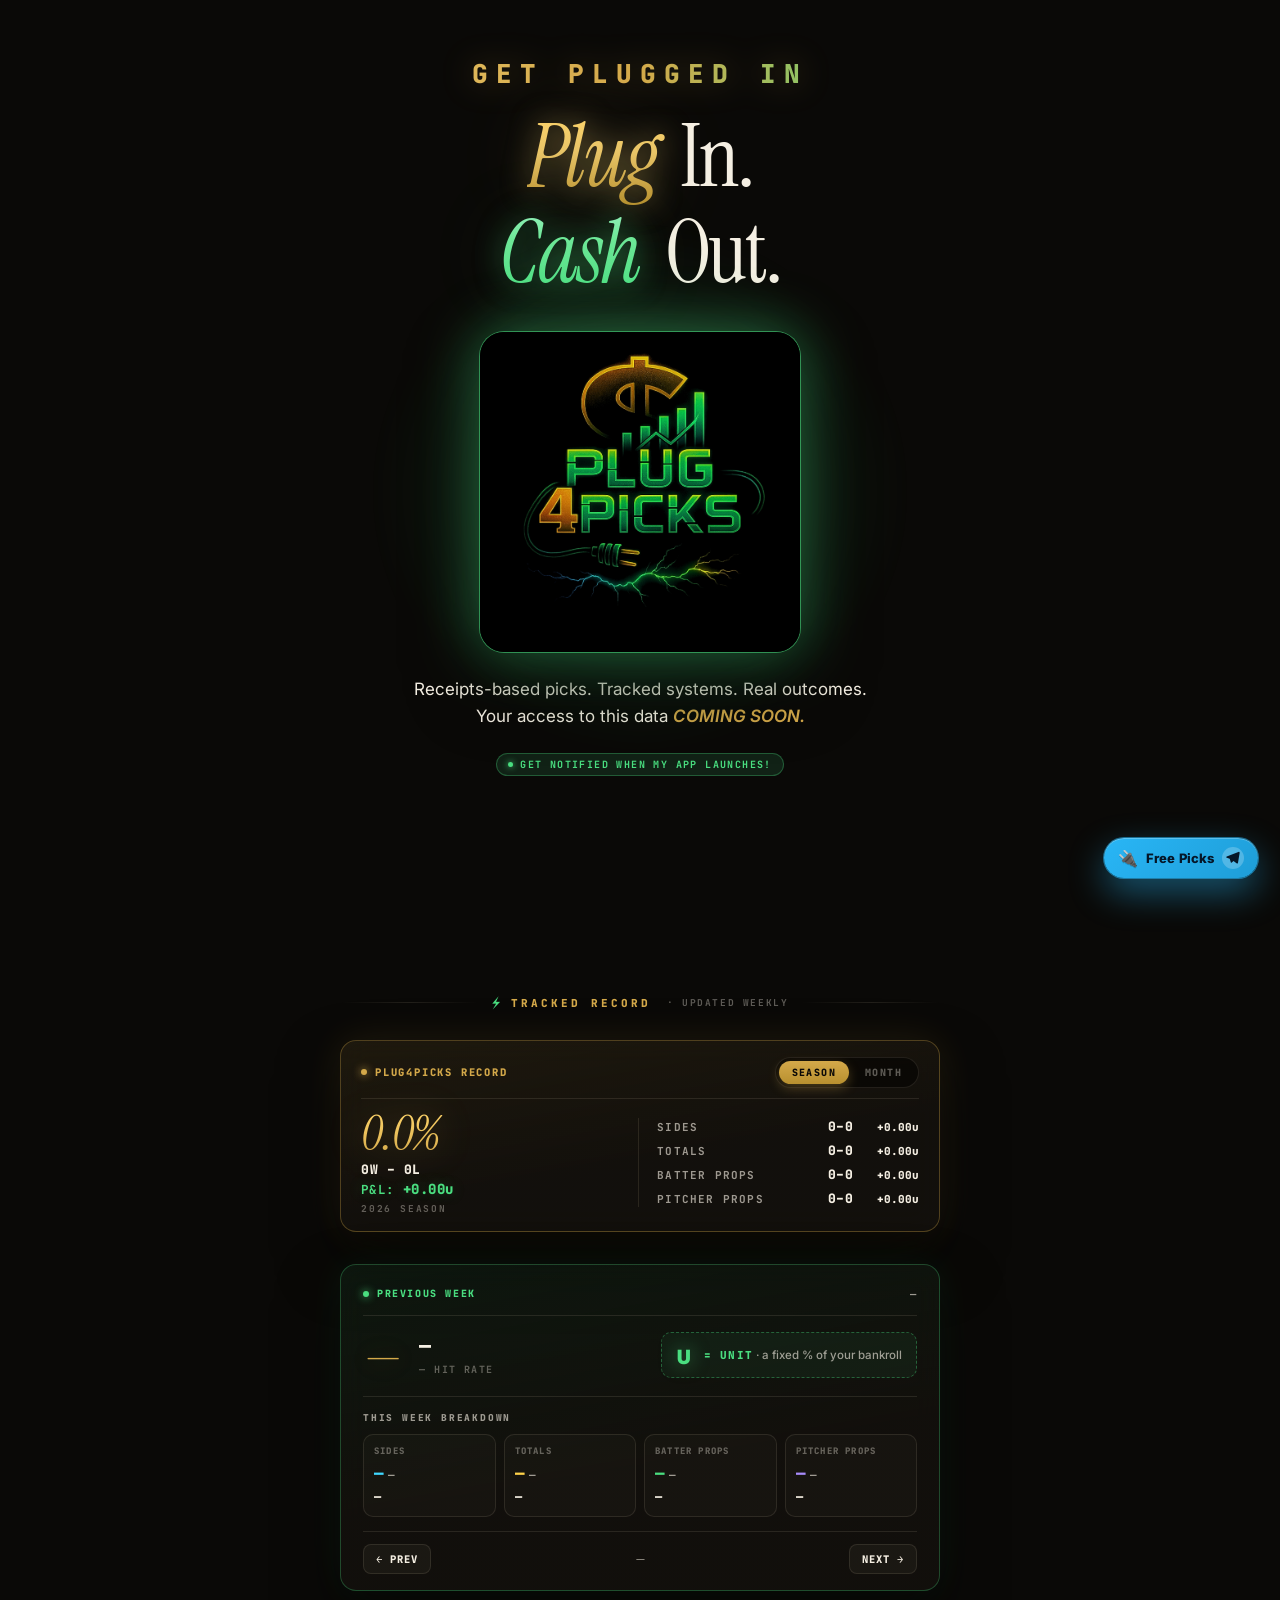
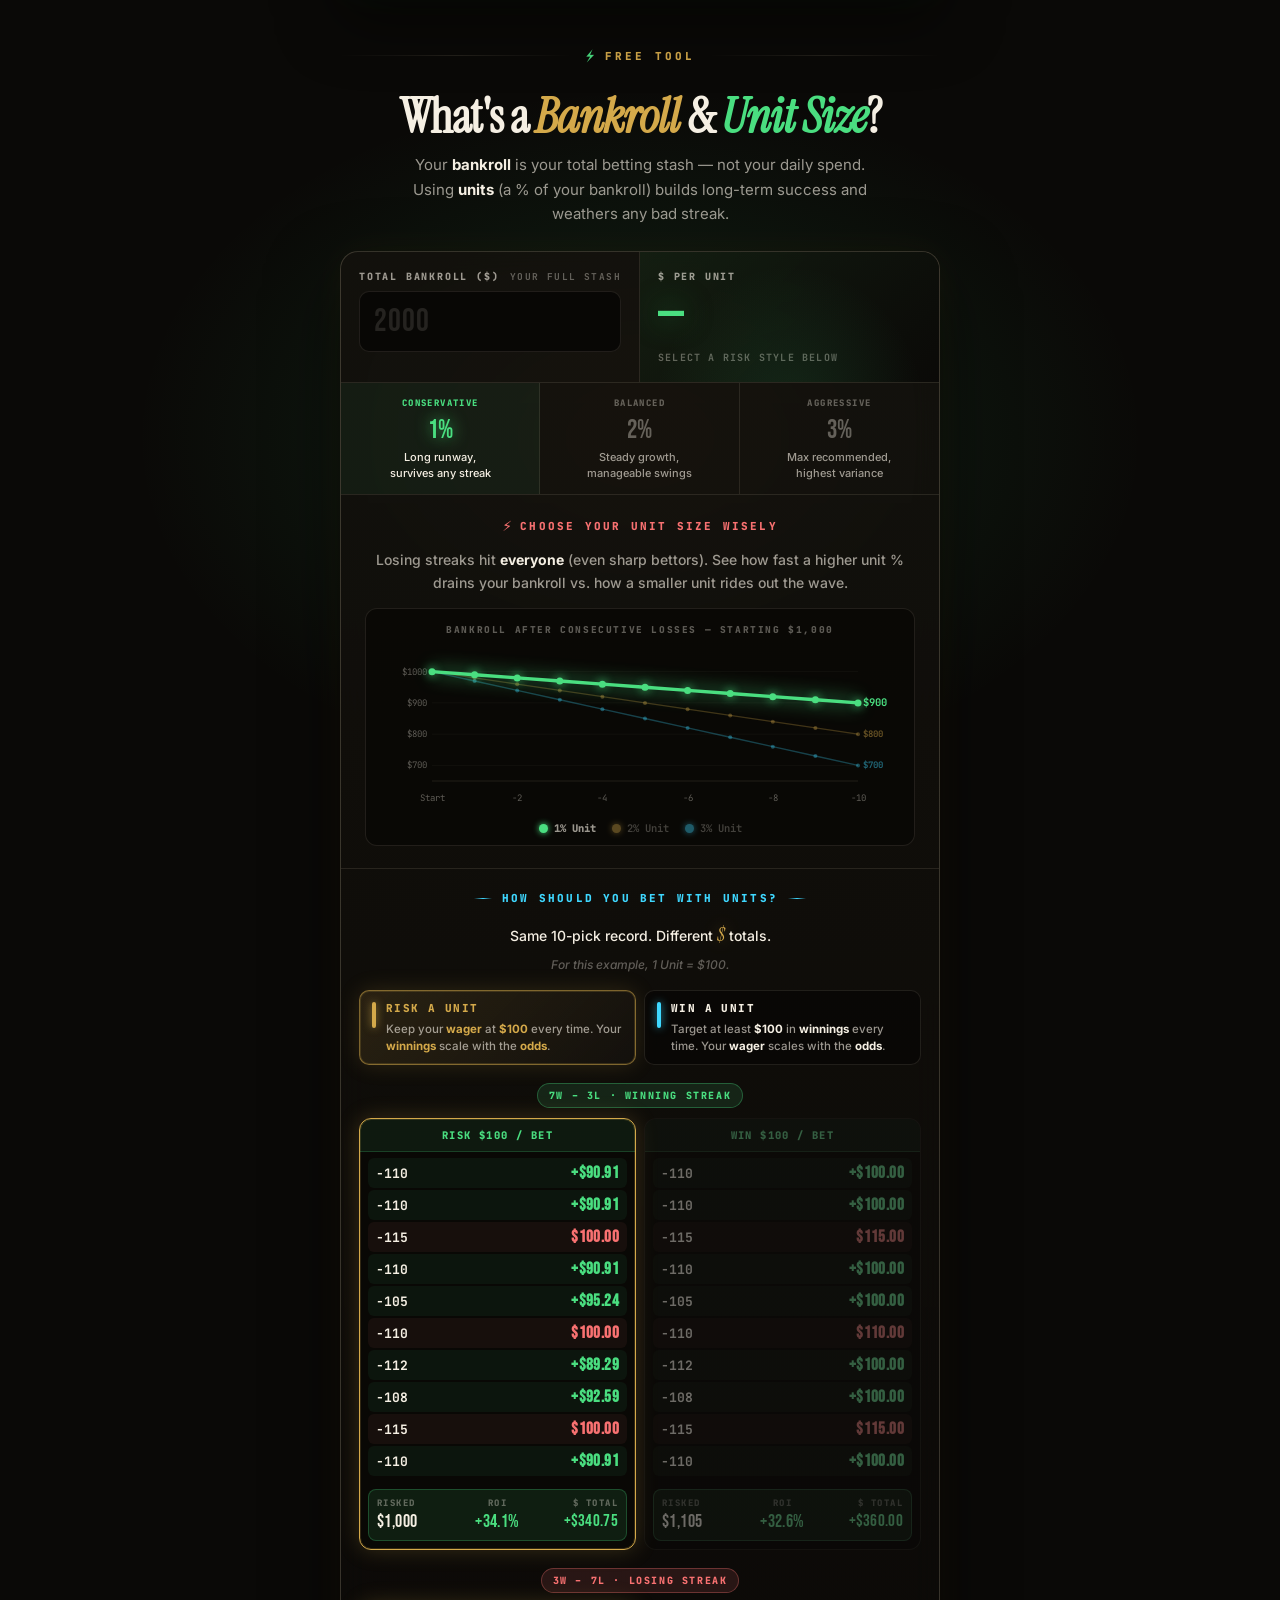
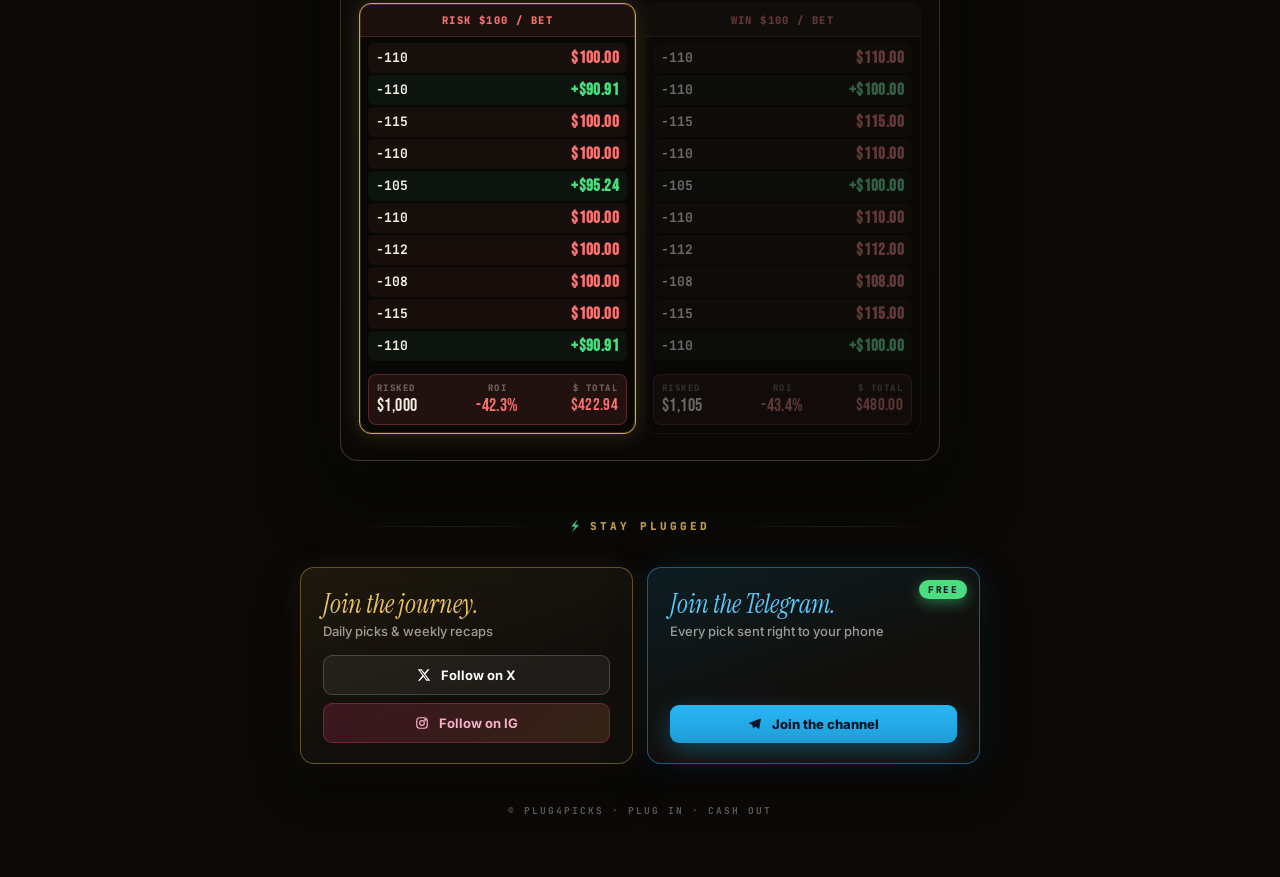
